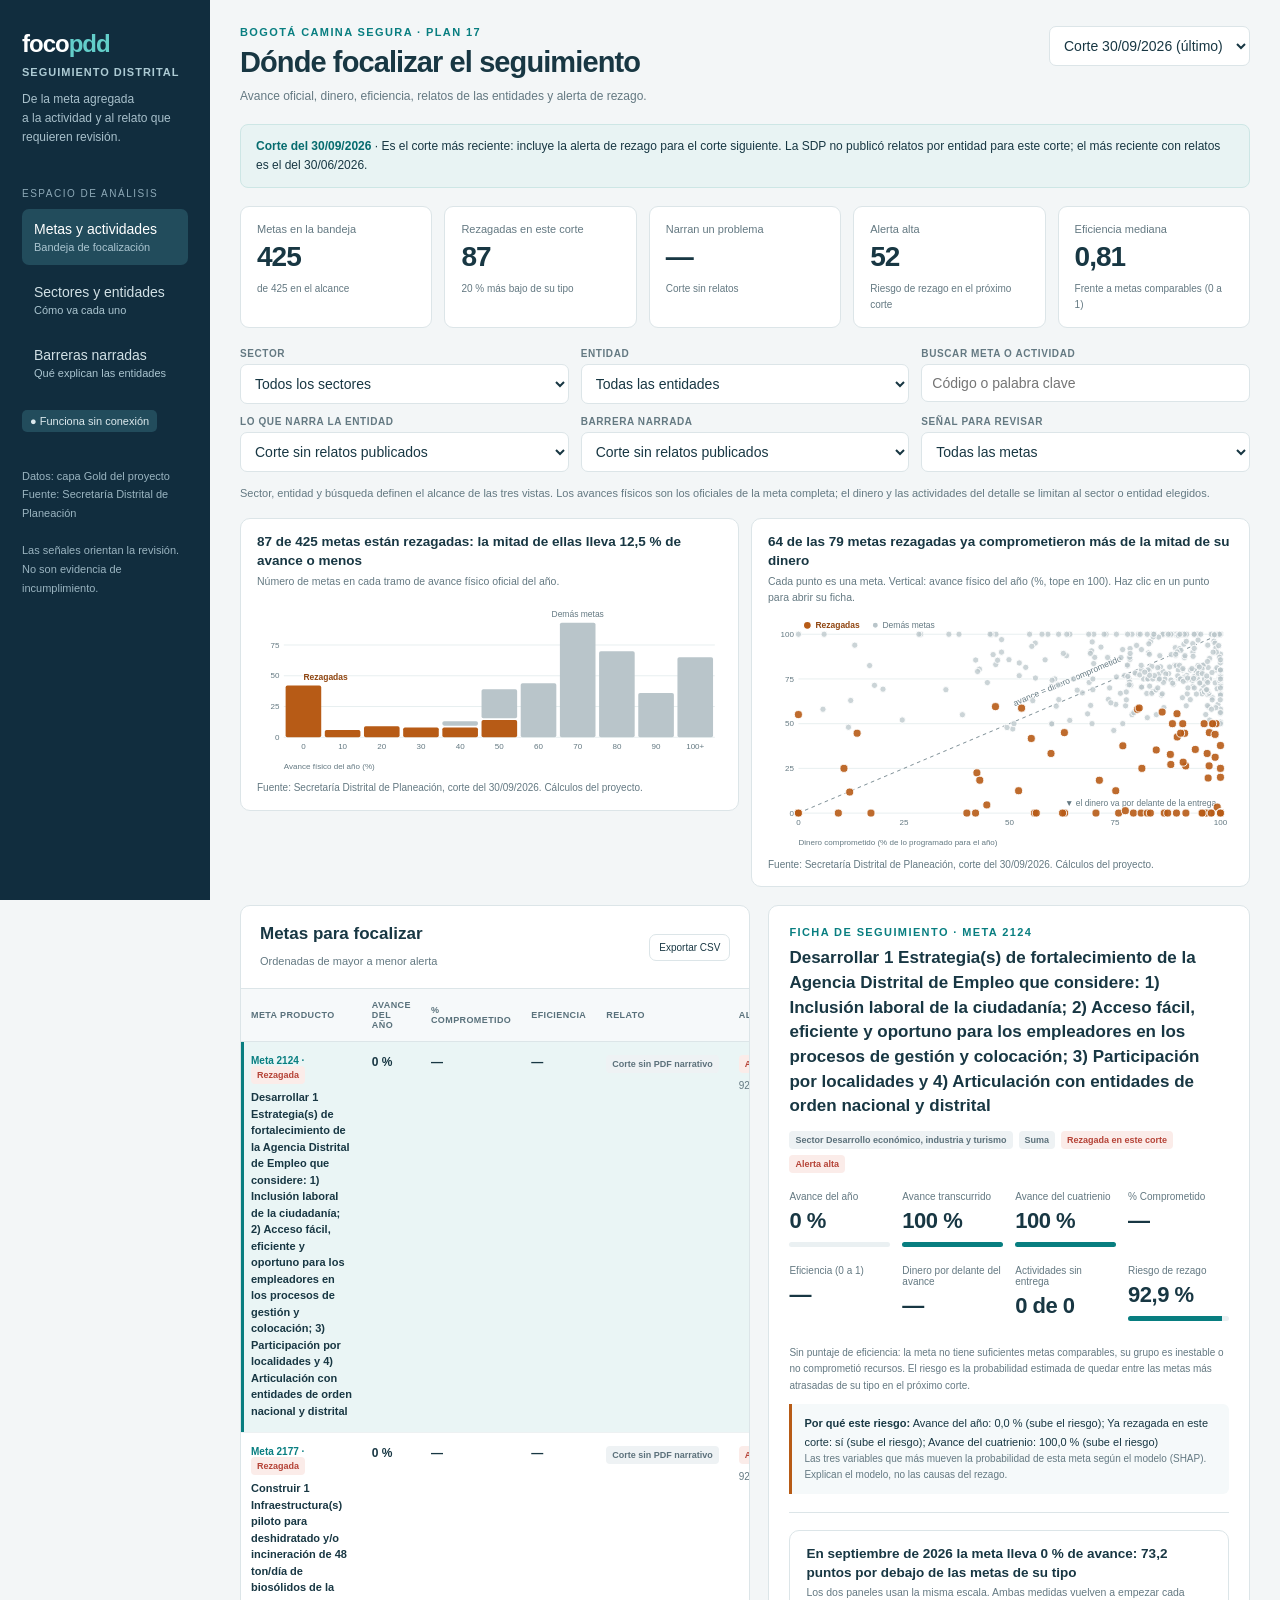
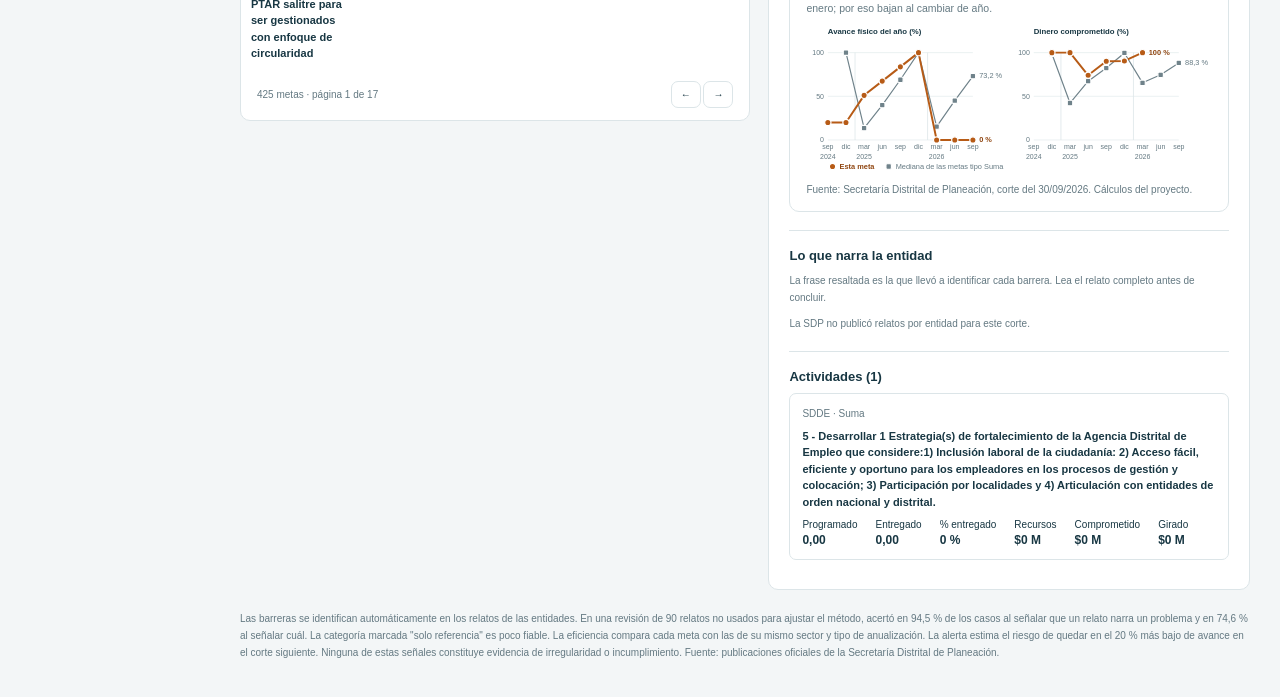
==== tablero/index.html @ c50a593e "Trabajo de grado: alerta temprana de rezago en el PDD de Bogotá Versión completa del trabajo de grad" ====
<!doctype html><html lang="es"><head><meta charset="utf-8"><meta name="viewport" content="width=device-width,initial-scale=1"><title>Foco PDD · Seguimiento de metas</title>
<style>
/* Estilos del prototipo original 'foco pdd' (se conservan tal cual). */
:root{--navy:#112d3e;--teal:#087e80;--ink:#183743;--muted:#647982;--bg:#f3f6f7;--line:#dce5e8;--orange:#b75b16;--red:#b54337;--purple:#7056a0}*{box-sizing:border-box}body{margin:0;background:var(--bg);color:var(--ink);font:14px 'Segoe UI',Arial,sans-serif}button,select,input{font:inherit}button{cursor:pointer}button:focus-visible,a:focus-visible,input:focus,select:focus{outline:3px solid #8cced0;outline-offset:2px}button{border:1px solid var(--line);border-radius:7px;background:white;color:var(--ink);padding:9px 13px}button:hover{border-color:var(--teal);background:#f1f9f9}.primary{background:var(--teal);color:white;border-color:var(--teal)}.primary:hover{background:#076e70;color:white}.layout{display:grid;grid-template-columns:210px minmax(0,1fr);min-height:100vh}.sidebar{background:var(--navy);color:#dce9ed;padding:30px 22px;position:sticky;top:0;height:100vh}.brand{font-size:24px;letter-spacing:-1px;color:white;font-weight:750}.brand span{color:#63ceca}.sidebar p{font-size:12px;line-height:1.6;color:#a8c0cb}.navlabel{margin:40px 0 10px;text-transform:uppercase;font-size:10px;letter-spacing:1.5px;color:#8da9b7}.navbtn{width:100%;text-align:left;background:transparent;border:0;color:#d1e0e5;margin-bottom:7px;padding:12px}.navbtn.active{background:#224c5c;color:white}.navbtn small{display:block;color:#abc5d0;margin-top:4px;font-size:11px}.sidebar footer{font-size:11px;line-height:1.7;color:#9ab4c0;margin-top:35px}.offline{display:inline-block;background:#224c5c;padding:5px 8px;border-radius:5px;margin-top:12px;font-size:11px}.content{padding:26px 30px;max-width:1900px;width:100%;margin:auto}.topbar{display:flex;justify-content:space-between;align-items:flex-start;gap:20px}.eyebrow{color:var(--teal);font-size:11px;letter-spacing:1.4px;font-weight:700;text-transform:uppercase}h1{font-size:29px;letter-spacing:-.9px;margin:8px 0 8px}h2{font-size:17px;margin:0 0 9px}h3{font-size:13px;margin:0 0 8px}p{line-height:1.55}.sub{font-size:12px;color:var(--muted);margin:0}.topactions{display:flex;gap:10px;align-items:center}.topactions a{font-size:12px;color:var(--teal);text-decoration:none;border:1px solid var(--line);padding:10px 12px;background:white;border-radius:7px}select,input{border:1px solid var(--line);padding:10px;border-radius:7px;background:white;color:var(--ink);min-width:0}.period{min-width:180px}.notice{margin:18px 0;padding:12px 15px;background:#e8f3f3;border:1px solid #cde6e5;border-radius:8px;font-size:12px;line-height:1.6}.notice strong{color:#076c6f}.stats{display:grid;grid-template-columns:repeat(4,1fr);gap:12px;margin:16px 0 20px}.stat{background:white;border:1px solid var(--line);border-radius:9px;padding:16px}.stat .label{font-size:11px;color:var(--muted)}.stat b{display:block;font-size:28px;letter-spacing:-1px;margin:6px 0}.stat small{font-size:10px;color:var(--muted)}.filters{display:grid;grid-template-columns:1.2fr 1.3fr 1.1fr 1.4fr;gap:12px;margin-bottom:13px}.filterlabel{font-size:10px;font-weight:700;letter-spacing:.6px;color:var(--muted);text-transform:uppercase;display:block;margin-bottom:5px}.filters select,.filters input{width:100%}.scope{font-size:11px;color:var(--muted);margin:0 0 16px}.workspace{display:grid;grid-template-columns:minmax(0,1.06fr) minmax(0,1fr);gap:18px;align-items:start}.card{background:white;border:1px solid var(--line);border-radius:10px;overflow:hidden}.cardhead{padding:18px 19px;border-bottom:1px solid var(--line);display:flex;justify-content:space-between;gap:10px;align-items:center}.cardhead p{margin:0;font-size:11px;color:var(--muted)}.tablewrap{max-height:680px;overflow:auto}table{border-collapse:collapse;width:100%;font-size:11px}th{position:sticky;top:0;background:#f6f9fa;text-align:left;color:#59717b;font-size:9px;letter-spacing:.4px;text-transform:uppercase;padding:11px 10px;z-index:1;border-bottom:1px solid var(--line)}td{padding:13px 10px;border-bottom:1px solid #edf1f2;vertical-align:top}tbody tr[data-meta]{cursor:pointer}tbody tr[data-meta]:hover{background:#f3fafa}tbody tr.selected{background:#eaf5f5}tbody tr.selected td:first-child{box-shadow:inset 3px 0 var(--teal)}.metaname{font-weight:600;line-height:1.5;max-width:280px}.code{font-size:10px;font-weight:600;color:var(--teal);margin-bottom:5px}.pct{font-weight:650;font-size:12px;font-variant-numeric:tabular-nums}.muted{color:var(--muted)}.badge{display:inline-block;font-size:9px;padding:4px 6px;border-radius:4px;white-space:nowrap;font-weight:600}.badge.red{background:#fbece9;color:var(--red)}.badge.orange{background:#fff1e2;color:#9e5018}.badge.purple{background:#f0ebf8;color:var(--purple)}.badge.gray{background:#eef2f4;color:#5c717b}.rowcount{font-size:10px;color:var(--muted);margin-top:7px}.tablefoot{padding:12px 16px;display:flex;justify-content:space-between;align-items:center;font-size:10px;color:var(--muted)}.detail{padding:20px}.detail-title{font-size:17px;line-height:1.45;margin:8px 0 12px}.detail-pills{display:flex;gap:6px;flex-wrap:wrap;margin:9px 0 16px}.metrics{display:grid;grid-template-columns:repeat(4,minmax(0,1fr));gap:12px;margin:18px 0}.metric .label{font-size:10px;color:var(--muted)}.metric b{display:block;font-size:22px;margin:6px 0 8px;letter-spacing:-.5px}.bar{height:5px;background:#eaf0f2;border-radius:5px;overflow:hidden}.bar span{height:100%;display:block;background:var(--teal)}.section{border-top:1px solid var(--line);padding-top:17px;margin-top:18px}.activity{padding:12px;border:1px solid var(--line);border-radius:7px;margin:9px 0;cursor:pointer}.activity:hover{border-color:#8fc6c6}.activity.chosen{border-color:var(--teal);background:#f5fbfb}.acttitle{font-size:11px;line-height:1.5;margin:6px 0 7px;font-weight:600}.actmeta{display:flex;justify-content:space-between;gap:10px;color:var(--muted);font-size:10px;line-height:1.6}.actnumbers{display:flex;gap:18px;font-size:10px;margin-top:9px}.actnumbers b{display:block;font-size:12px;margin-top:3px;color:var(--ink)}.smallnote{font-size:10px;color:var(--muted);line-height:1.65}.narrative{font-size:11px;line-height:1.7;white-space:pre-wrap;max-height:170px;overflow:auto;color:#3c5660;background:#f8fafb;padding:11px;border-radius:6px;border:1px solid #e5edef}.narrative.expanded{max-height:none}.narhead{display:flex;justify-content:space-between;align-items:center;margin:15px 0 8px}.narhead button{font-size:10px;padding:5px 8px}.observation{font-size:11px;line-height:1.7;margin:10px 0;padding-left:13px;border-left:2px solid #84c8c5}.empty{padding:30px 18px;color:var(--muted);font-size:12px;text-align:center}.switches{display:flex;gap:12px;align-items:center;font-size:10px;flex-wrap:wrap}.switches label{display:flex;align-items:center;gap:5px}.secondarybtn{font-size:10px;padding:7px 9px}.mini{font-size:10px}.mini th{font-size:9px}.mini td{padding:7px}.future{color:#8e9ea5;background:#f8f9fa}.context{padding:12px;background:#f5f9fa;border-radius:7px;font-size:11px;line-height:1.7}.footertext{font-size:10px;color:var(--muted);line-height:1.7;margin-top:20px}.drawer-note{color:var(--muted);font-size:11px;line-height:1.7}.tabs{display:flex;gap:8px;margin:14px 0}.tabs button{font-size:11px}.tabs button.active{background:#e7f4f3;border-color:#8bc4c2;color:#066d70}.downloadrow{display:flex;gap:8px;flex-wrap:wrap}.mobilebrand{display:none}dialog{width:min(650px,94vw);border:1px solid var(--line);border-radius:10px;padding:24px}dialog textarea{width:100%;height:300px;font:11px monospace;padding:10px;border:1px solid var(--line)}dialog::backdrop{background:#17303c66}
@media(min-width:1650px){.metaname{max-width:410px}.tablewrap{max-height:820px}}@media(max-width:1150px){.layout{grid-template-columns:170px minmax(0,1fr)}.sidebar{padding:25px 15px}.content{padding:22px 20px}.workspace{grid-template-columns:1fr}.tablewrap{max-height:450px}.filters{grid-template-columns:1fr 1fr}.stats{gap:8px}}@media(max-width:700px){.layout{display:block}.sidebar{position:static;width:100%;height:auto;padding:15px 18px}.sidebar .brand{font-size:21px}.sidebar p,.sidebar .navlabel,.sidebar footer{display:none}.sidebar nav{display:flex;gap:8px;margin-top:12px}.navbtn{margin:0;padding:8px;font-size:11px}.navbtn small{display:none}.offline{display:none}.content{padding:18px 12px}.topbar{display:block}.topactions{margin-top:15px;justify-content:space-between}h1{font-size:24px}.stats{grid-template-columns:1fr 1fr}.stat{padding:13px}.stat b{font-size:24px}.filters{gap:9px}.workspace{gap:12px}.detail{padding:16px}.metrics{gap:7px;grid-template-columns:repeat(2,minmax(0,1fr))}.metric b{font-size:20px}.topactions a{font-size:10px}.metaname{max-width:190px}td,th{padding:10px 7px}}@media print{.sidebar,.filters,.topactions,.tabs,button{display:none!important}.layout,.workspace{display:block}.content{padding:0}.tablewrap,.narrative{max-height:none}.card{break-inside:auto;border:0}.stats{grid-template-columns:repeat(4,1fr)}}

/* Añadidos para la versión conectada a la capa Gold. */
.filters{grid-template-columns:repeat(3,minmax(0,1fr))}
.stats{grid-template-columns:repeat(5,1fr)}
.badge.teal{background:#e3f3f2;color:#066d70}
.badge.blue{background:#e8eef8;color:#35548c}
.badge.ref{background:#f4f1ea;color:#7a6a45;border:1px dashed #cdbf9c}
.view{display:none}.view.active{display:block}
.chartslot{border:1.5px dashed #b9cdd3;border-radius:9px;background:#fafcfc;color:var(--muted);font-size:11px;line-height:1.6;padding:22px 16px;text-align:center;min-height:120px;display:flex;flex-direction:column;justify-content:center}
.chartslot b{color:var(--ink);font-size:12px;display:block;margin-bottom:4px}
.chartrow{display:grid;grid-template-columns:repeat(2,minmax(0,1fr));gap:12px;margin:0 0 18px}
.relato{border:1px solid var(--line);border-radius:7px;padding:12px;margin:10px 0}
.relato .who{font-size:11px;font-weight:650;margin-bottom:6px}
.evid{font-size:11px;line-height:1.65;margin:8px 0;padding:8px 10px;background:#fff7ee;border-left:3px solid var(--orange);border-radius:0 5px 5px 0}
.evid.ref{background:#f8f6f0;border-left-color:#cdbf9c}
.resumen td,.resumen th{padding:11px 12px}.resumen tbody tr{cursor:pointer}.resumen tbody tr:hover{background:#f3fafa}
.num{text-align:right;font-variant-numeric:tabular-nums}
.tabsel{display:flex;gap:8px;margin:0 0 14px}
.tabsel button.active{background:#e7f4f3;border-color:#8bc4c2;color:#066d70}
th.sortable{cursor:pointer}th.sortable:hover{color:var(--teal)}
@media(max-width:1150px){.filters{grid-template-columns:1fr 1fr}.stats{grid-template-columns:repeat(3,1fr)}.chartrow{grid-template-columns:1fr}}
@media(max-width:700px){.stats{grid-template-columns:1fr 1fr}}
/* Gráficas */
.grafica{background:white;border:1px solid var(--line);border-radius:10px;padding:14px 16px}
.gtitulo{font-size:13px;font-weight:650;margin-bottom:6px}
.gleyenda{display:flex;gap:14px;flex-wrap:wrap;font-size:10px;color:var(--muted);margin-bottom:4px}
.gclave{display:inline-flex;align-items:center;gap:5px}
.gclave i{display:inline-block;width:10px;height:10px;border-radius:2px}.gclave i.punto{border-radius:50%}.gclave i.linea{height:3px;width:14px}
.grafica svg{width:100%;height:auto;display:block}
.gnota{font-size:10px;color:var(--muted);line-height:1.55;margin-top:6px}
.gvacia{padding:34px 10px;text-align:center;color:var(--muted);font-size:11px}
.grejilla{stroke:#e6edef;stroke-width:1}
.geje{font-size:9px;fill:#647982}.getiqueta{font-size:9.5px;fill:#183743;font-weight:600}
.gfila{font-size:10px;fill:#183743}.gfila.tenue{fill:#8a9aa1}
#gtip{position:fixed;display:none;z-index:9;background:#112d3e;color:white;font-size:11px;line-height:1.45;padding:6px 9px;border-radius:6px;max-width:280px;pointer-events:none}
/* Gráficas: criterios del curso de Visualización de Datos (título activo, gris + un color, etiquetado directo) */
.gtitulo{font-size:13.5px;line-height:1.4;margin-bottom:3px}
.gsub{font-size:10.5px;color:var(--muted);line-height:1.5;margin-bottom:6px}
.gdirecta{font-size:9.5px;fill:#647982}.gdirecta.foco{fill:#8f4510;font-weight:650}
.gpanel{font-size:10px;fill:#183743;font-weight:650}
.gfila.fuerte{font-weight:700}
.porque{font-size:11px;line-height:1.65;margin:10px 0 0;padding:10px 12px;background:#f5f9fa;border-left:3px solid #b75b16;border-radius:0 6px 6px 0}

</style></head><body><div class="layout"><aside class="sidebar"><div class="brand">foco<span>pdd</span><span style="font-size:11px;display:block;letter-spacing:1px;color:#adcbd4;margin-top:8px">SEGUIMIENTO DISTRITAL</span></div><p>De la meta agregada<br>a la actividad y al relato que requieren revisión.</p><div class="navlabel">Espacio de análisis</div>
<nav>
<button class="navbtn active" data-view="metas">Metas y actividades<small>Bandeja de focalización</small></button>
<button class="navbtn" data-view="grupos">Sectores y entidades<small>Cómo va cada uno</small></button>
<button class="navbtn" data-view="barreras">Barreras narradas<small>Qué explican las entidades</small></button>
</nav><div class="offline">● Funciona sin conexión</div><footer>Datos: capa Gold del proyecto<br>Fuente: Secretaría Distrital de Planeación<br><br>Las señales orientan la revisión. No son evidencia de incumplimiento.</footer></aside>
<main class="content"><header class="topbar"><div><div class="eyebrow">Bogotá Camina Segura · Plan 17</div><h1 id="titulo">Dónde focalizar el seguimiento</h1><p class="sub" id="subtitulo"></p></div><div class="topactions"><select class="period" id="cut" aria-label="Corte de información"></select></div></header>
<div class="notice" id="notice"></div><div class="stats" id="stats"></div>

<div class="filters">
<div><label class="filterlabel" for="sector">Sector</label><select id="sector"></select></div>
<div><label class="filterlabel" for="entity">Entidad</label><select id="entity"></select></div>
<div><label class="filterlabel" for="search">Buscar meta o actividad</label><input id="search" placeholder="Código o palabra clave" autocomplete="off"></div>
<div><label class="filterlabel" for="estado">Lo que narra la entidad</label><select id="estado"></select></div>
<div><label class="filterlabel" for="barrera">Barrera narrada</label><select id="barrera"></select></div>
<div><label class="filterlabel" for="senal">Señal para revisar</label><select id="senal"></select></div>
</div>
<p class="scope" id="scope"></p>

<section class="view active" id="view-metas">
<div class="chartrow"><div id="g-hist"></div><div id="g-disp"></div></div>
<div class="workspace"><section class="card"><div class="cardhead"><div><h2>Metas para focalizar</h2><p id="tableSubtitle"></p></div><button id="export" class="secondarybtn">Exportar CSV</button></div><div class="tablewrap"><table><thead><tr><th>Meta producto</th><th class="sortable" data-sort="av">Avance del año</th><th class="sortable" data-sort="pc">% Comprometido</th><th class="sortable" data-sort="ef">Eficiencia</th><th>Relato</th><th class="sortable" data-sort="pr">Alerta</th></tr></thead><tbody id="metas"></tbody></table></div><div class="tablefoot"><span id="count"></span><div><button id="previous" class="secondarybtn" aria-label="Página anterior">←</button> <button id="next" class="secondarybtn" aria-label="Página siguiente">→</button></div></div></section><section class="card"><div id="detail" class="detail"></div></section></div>
</section>

<section class="view" id="view-grupos">
<div class="tabsel"><button data-grupo="sector" class="active">Por sector</button><button data-grupo="entidad">Por entidad</button></div>
<div class="chartrow"><div id="g-grupos"></div><div id="g-alcance"></div></div>
<section class="card"><div class="cardhead"><div><h2 id="gruposTitulo"></h2><p>Haz clic en una fila para ver sus metas en la bandeja.</p></div></div><div class="tablewrap"><table class="resumen"><thead><tr><th id="gruposCol"></th><th class="num">Metas</th><th class="num">Avance del año (mediana)</th><th class="num">% Comprometido</th><th class="num">Eficiencia (mediana)</th><th class="num">Actividades sin entrega</th><th class="num">Narran problema</th><th class="num">Rezagadas</th><th class="num">Alerta alta</th></tr></thead><tbody id="grupos"></tbody></table></div></section>
</section>

<section class="view" id="view-barreras">
<div class="chartrow"><div id="g-barreras"></div><div id="g-efbar"></div></div>
<section class="card"><div class="cardhead"><div><h2>Qué narran las entidades en este corte</h2><p>Haz clic en una fila para ver esas metas en la bandeja.</p></div></div><div class="tablewrap"><table class="resumen"><thead><tr><th>Lectura del relato</th><th class="num">Metas</th><th class="num">% de las metas con relato</th><th class="num">Avance del año (mediana)</th><th class="num">Eficiencia (mediana)</th><th class="num">Rezagadas</th></tr></thead><tbody id="estados"></tbody></table></div></section>
<p></p>
<section class="card"><div class="cardhead"><div><h2>Barreras identificadas</h2><p id="barrerasNota"></p></div></div><div class="tablewrap"><table class="resumen"><thead><tr><th>Barrera</th><th class="num">Metas</th><th class="num">Avance del año (mediana)</th><th class="num">Eficiencia (mediana)</th><th class="num">Rezagadas</th><th>Entidades que más la mencionan</th></tr></thead><tbody id="barrerasTabla"></tbody></table></div></section>
</section>

<p class="footertext" id="pie"></p></main></div>
<script id="data" type="application/json">{"cortes":["2026-09-30","2026-06-30","2026-03-31","2025-12-31","2025-09-30","2025-06-30","2025-03-31","2024-12-31","2024-09-30"],"ultimo":"2026-09-30","nombres":{"1929":"Desarrollar 1200 Intervención(es) del Sistema Distrital de apropiación del Código Nacional de Seguridad y Convivencia Ciudadana","1930":"Fortalecer 1 Programa(s) de atención integral en el marco del diálogo social y la convivencia, articulando acciones con las organizaciones de DDHH para la atención de situaciones de convivencia y conflictividad social en Bogotá","1931":"Fortalecer 1 Programa(s) junto con sus estrategias para el fomento de la cultura ciudadana la convivencia y la prevención de las violencias asociadas al fútbol","1932":"Implementar 8 Estrategia(s) de cultura ciudadana que promuevan la confianza, la convivencia, la resolución de conflictos, la eliminación del machismo y cualquier tipo de discriminación, los hábitos saludables, la salud mental, la cultura ambiental y el respeto por todas las formas de vida, la movilidad sostenible, segura y diferencial en Bogotá","1933":"Implementar 1 Plan(es) para la prevención y mitigación de factores de riesgo que favorecen la ocurrencia de violencias y delitos contra poblaciones vulnerables, que incorpore acciones para combatir el microtráfico en entornos escolares del distrito","1934":"Incrementar los espacios transformados hasta lograr el 100% de los priorizados, conjuntamente con las instituciones de seguridad justicia gobierno distrital sector privado y ciudadanía.","1935":"Proferir 1608200 Fallo(s) de fondo en primera instancia de los expedientes de policía por comportamientos contrarios a la convivencia en el marco del Código Nacional de Seguridad y Convivencia Ciudadana","1936":"Realizar 120 Medición(es) que permitan consolidar una herramienta de gestión del conocimiento sobre cultura ciudadana, cultura, recreación y deporte en la ciudad, consolidando análisis e información recolectada y procesada por el Observatorio de Gestión del conocimiento cultural, con el fin de generar acciones puntuales que dinamicen el ecosistema cultural, integren a la ciudadanía en general y articule sus resultados con otros centros de pensamiento de Iberoamérica","1937":"Vincular a 10000 Persona(s) priorizando jóvenes, en acciones pedagógicas y de apropiación que fortalezcan la identidad cultural el respeto por las instituciones la confianza y el orgullo por la ciudad","1938":"Asegurar que el 100% de los casos de representación jurídica ejercida por la SDMUJER que requieran servicios de psicología forense y acompañamiento psicosocial, accedan a los mismos","1939":"Aumentar a 22 Espacio(s) interinstitucionales los servicios jurídicos y psicosociales dirigidos a mujeres víctimas de violencia fortaleciendo el modelo de ruta integral y la oferta de acompañamiento psico jurídico en los Centros de Atención de Fiscalía y URIs","1940":"Aumentar a 2 Unidad(es) de operación la estrategia Casa de Todas, una sede física y una móvil","1941":"Garantizar la prestación de servicios socio jurídicos y psicosociales especializados, de manera ágil, clara y oportuna, al 100% de las mujeres víctimas de violencia, remitidas a través de las estrategias Línea Púrpura, Agencia Mujer, sistema de alertas tempranas y hospitales, entre otros","1942":"Implementar en 6 Casa(s) Refugio los servicios con enfoque diferencial brindando atención a mujeres víctimas de violencia y sus sistemas familiares dependientes. Entre otras, incluyendo una casa para mujeres de la ruralidad y campesinas y un modelo intermedio","1943":"Implementar 1 Modelo(s) integral de prevención y atención de violencias contra las mujeres en el transporte público y en el espacio público peatonal para el encuentro, construyendo entornos seguros e incluyentes","1944":"Lograr el 100% de implementación de las acciones para la prevención y atención de la violencia intrafamiliar el maltrato infantil y la violencia sexual","1945":"Aplicar 1 Modelo(s) de fortalecimiento a las capacidades operativas de vigilancia policial funciones militares y otras de apoyo a la seguridad la convivencia y la justicia","1946":"Desarrollar 1 Plan(es) de modernización del C4 para mejorar la respuesta distrital a la demanda de servicios de los ciudadanos","1947":"Estructurar y desarrollar al 100% las instancias de gobernanza necesarias para el diseño y ejecución del Plan de Seguridad Integral ante la Región Metropolitana","1948":"Implementar 125 Acción(es) conjuntas de intervención en áreas identificadas como críticas por la presencia de estructuras criminales.","1949":"Adelantar el 100% de las acciones que permitan el desarrollo de capacidades en las y los comisarios, y los equipos interdisciplinarios de las comisarías de familia en Bogotá en el análisis y uso de los enfoques diferencial e interseccional, derechos humanos de las mujeres y prevención y atención de Violencias basadas en Género en el marco de su operación y la administración de justicia","1950":"Ampliar en 2 Equipamiento(s) para la atención de las personas privadas de la libertad (segunda cárcel distrital y segunda fase del cerro)","1951":"Ampliar en 8 Equipamiento(s) la oferta de servicios de acceso a la justicia y convivencia (una casa de justicia, una URI, dos CTPS, dos Unidades Móviles, dos centros integrales de justicia)","1952":"Estructurar el 100% del Sistema Distrital de Justicia para articular servicios funcionales de acceso a la justicia","1953":"Implementar 1 Plan(es) de atención y descongestión carcelaria que incluya la implementación de mecanismos de justicia restaurativa atención integral a PPL y atención a la población pospenada","1954":"Implementar 1 Estrategia(s) para la ampliación de capacidades del Programa Distrital de Justicia Juvenil Restaurativa","1955":"Llegar a 67 Equipo(s) interdisciplinarios para las Comisarías de Familia en Bogotá de acuerdo con la ley 2126 de 2021","1956":"Administrar, mantener y/o mejorar  146 Parque(s) y escenarios del sistema de Espacio Público Peatonal y para el Encuentro, propendiendo por generar unas condiciones adecuadas, para el disfrute de los mismos","1957":"Conservar 1120000 Metro(s) cuadrado(s) de la red de infraestructura peatonal para mejorar la movilidad urbana y promover el transporte sostenible","1958":"Conservar 126 Enlace(s) de la red de espacio público para la movilidad universal","1959":"Construir 3 Hectárea(s) de espacio público en los territorios priorizados para Mejoramiento Integral de Barrios con el fin de promover espacios seguros","1960":"Construir 417460 Metro(s) cuadrado(s) de Espacio Público inclusivo y accesible","1961":"Desarrollar 5500 Intervención(es) y actividades artísticas y culturales que promuevan la interrelación de la ciudadanía con el espacio público como un lugar de encuentro convivencia pacífica y transformación social","1962":"Desarrollar 1 Estrategia(s) para aumentar la oferta cualitativa y cuantitativa de espacio público para el uso, goce y disfrute ciudadano con enfoque diferencial, étnico, interseccional, de género y población","1963":"Implementar 1 Modelo(s) integrado para la gestión de la convivencia y seguridad en los territorios","1964":"Impulsar 15 Proyecto(s) de bienestar con enfoque de género poblacional, étnico y diferencial en espacios públicos","1965":"Incrementar en 2000 Efectivos el pie de fuerza policial de la MEBOG con base en un acuerdo de cooperación Gobierno Nacional - Distrito Capital","1966":"Intervenir 10 Espacio(s) patrimoniales en el marco de los componentes de la Estructura Integradora de los Patrimonios mediante acciones de recuperación y mantenimiento para generar lugares de encuentro de la ciudadanía","1967":"Intervenir 18 Polígono(s) de intervención integral de espacio público y revitalización para la promoción de espacios públicos seguros","1968":"Intervenir y organizar 16 Zona(s) de aglomeración de venta informal para contribuir a la organización del espacio público en la ciudad, para el fortalecimiento del tejido productivo y la inclusión social en los corredores críticos, en la séptima, el 20 de Julio, entre otros","1969":"Ofertar 35 Bien(es) fiscales del distrito capital para enajenación","1970":"Realizar 20 Ejercicio(s) demostrativos de apropiación de predios públicos por medio de procesos formativos y acciones concretas en sitios críticos impulsando la participación ciudadana para fortalecer el cuidado la rehabilitación y la sostenibilidad del Espacio Público","1971":"Realizar el 100% de las actividades para garantizar la prestación, modernización y actualización del servicio de alumbrado público","1972":"Reducir 100 Punto(s) de arrojo clandestino de residuo sólidos, pasando de 700 a 600 puntos","1973":"Alcanzar 480000 Estudiante(s) beneficiadas y beneficiados en el programa de Niñas y Niños Primero – NNP, incluyendo acciones orientadas a mejorar las condiciones de movilidad de las rutas escolares","1974":"Complementar con dispositivos que garanticen la accesibilidad de 340 Intersección(es) semafóricas que cumplan con las condiciones técnicas para tal fin","1975":"Diseñar e implementar 1 Plan(es) interinstitucional para la seguridad integral del Sistema de Transporte Público en Bogotá encaminado a mitigar los fenómenos que afectan la seguridad y convivencia en el SITP. El diseño del plan deberá estar finalizado en junio del 2025, fecha en la que deberá iniciar su operación","1976":"Diseñar, implementar y evaluar el 100% del plan sectorial de cultura ciudadana, comunicación y pedagogía cívica que propicien transformaciones voluntarias constructivas y corresponsables en el sistema de movilidad","1977":"Implementar 100% de acciones del plan distrital de seguridad vial a cargo del sector salud, para la promoción de comportamientos de cuidado, reducción del riesgo de perder vidas y sufrir lesiones graves en las vías, incluyendo lo relacionado con la movilidad activa y sostenible","1978":"Implementar el 100% de las acciones de prevención y control requeridas en portales y estaciones del Componente Troncal del Sistema Integrado de Transporte Público de Bogotá así como en la infraestructura que ingrese a operar en el cuatrienio con el fin de mitigar el fenómeno de la evasión","1979":"Implementar 1 Plan(es) enfocado a la prevención y atención de violencias basadas en género y al acoso sexual callejero, reconociendo las experiencias de la ciudadanía del sistema de Transporte Público","1980":"Intervenir 10 Zona(s) críticas en evasión en el Componente Zonal del Sistema Integrado de Transporte Público de Bogotá a través de acciones de prevención y control, según los resultados obtenidos en el análisis de la línea base que se adelante para el caso","1981":"Realizar 300000 Intervención(es) para mejorar las condiciones de movilidad en los corredores y puntos estratégicos de la ciudad Región","1982":"Realizar 35000 Intervención(es) en las vías y el espacio público para la movilidad enfocadas en la mejora de la seguridad vial, priorizando actividades de señalización y demarcación","1983":"Realizar seguimiento al 100% de los PMT (Planes de Manejo de Tránsito) que generen mayor afectación a los usuarios priorizando la seguridad e infraestructura a las y los peatones y ciclistas","1984":"Realizar 1 Estudio(s) técnico en corredores principales, para evaluar los límites de velocidad en la ciudad","1985":"Recuperar 30000 Metro(s) cuadrado(s) de espacio público para una movilidad más segura y accesible, principalmente en entornos relacionados con la movilidad activa y sostenible, siguiendo el enfoque de calle completa","1986":"Asignar 75000 Subsidio(s) y/o instrumentos financieros para adquisición de vivienda nueva, arrendamiento y mejoramiento en los diferentes programas de la SDHT","1987":"Atender 1300000 Persona(s) pobres extremas, pobres, vulnerables y víctimas del conflicto interno armado en esas condiciones, mediante transferencias monetarias (condicionadas y no condicionadas) donde se garantice que la población beneficiaria en su mayoría sean mujeres","1988":"Beneficiar 40000 Joven(es) con transferencias monetarias condicionadas con enfoque diferencial características particulares en razón de su genero, creencia religiosa, pertenencia étnica, y discapacidad en el marco de una ruta de inclusión productiva","1989":"Ejecutar 8000 Mejoramiento(s) de vivienda rural y urbana para familias en condiciones vulnerabilidad","1990":"Mejorar integralmente o reforzar 4000 Vivienda(s) .","1991":"Aumentar de 115 a 165 los comedores comunitarios para contribuir la disminución de la inseguridad alimentaria y nutricional en Bogotá, implementando una redistribución para garantizar el acceso a más comunidades vulnerables y realizando vigilancia nutricional","1992":"Entregar en el cuatrienio 77000000 Millón(es) de raciones de comida en los servicios sociales en el marco de la estrategia Bogotá Sin Hambre 2.0","1993":"Fortalecer técnica y/o comercialmente a 5000 Actor(es) del Sistema de Abastecimiento y Distribución de Alimentos, involucrando productores, distribuidores y comerciantes, en aras de lograr una Bogotá con menos pobreza y menos hambre","1994":"Generar 35000 Espacio(s) individuales de comercialización directa para pequeños productores/as a través de Mercados Campesinos en sus diferentes modalidades en el marco de Bogotá Rural – Bogotá Región","1995":"Intervenir 7 Plaza(s) Distritales de Mercado con el propósito de impulsar el turismo y el fortalecimiento económico","1996":"Intervenir la infraestructura de 17 Plaza(s) Distritales de Mercado en Mantenimiento Embellecimiento y/o reforzamiento estructural","1997":"Realizar 2 Acción(es) permanentes para la operatividad de las plazas distritales de mercado, así como, actualizar el inventario de los puestos habilitados para la comercialización de los vivanderos","1998":"Atender 5588 Niñas, niños, adolescentes y jóvenes en situación de vida en calle en riesgo de habitarla en dinámicas de calle y en fragilidad social en los procesos de protección y atención integral del modelo pedagógico del IDIPRON","1999":"Beneficiar a 2480 Adolescentes y jóvenes participantes del modelo pedagógico a estrategias de desarrollo de capacidades y generación de oportunidades para su inclusión socioeconómica","2000":"Implementar 1 Estrategia(s) de abordaje territorial para beneficiar a personas migrantes o personas en situaciones de emergencias sociales sanitarias naturales antrópicas y de vulnerabilidad inminente","2001":"Implementar 1 Estrategia(s) territorial intersectorial de focalización (identificación y caracterización) para ofertar los servicios sociales a la población que vive en residencias tipo \"pagadiarios\" en situación de pobreza y pobreza extrema, según el instrumento definido, con enfoque diferencial, poblacional y de género","2002":"Vincular 3400 Persona(s) habitantes de calle en servicios sociales de permanencia","2003":"Definir implementar y poner en funcionamiento 1 Instancia(s) de gobernanza y gobernabilidad en salud pública y Atención Primaria Social que intervenga los determinantes sociales de inequidades en salud en el territorio","2004":"Desarrollar el 100% de las intervenciones en las líneas estratégicas del plan de acción de la primera infancia para el fortalecimiento de la atención integral e integrada desde el nacimiento y durante la primera infancia","2005":"Desarrollar el 100% de las intervenciones en las líneas estratégicas del plan de acción para reducir la morbilidad y mortalidad materno- perinatal, incluyendo el cumplimiento del Acuerdo 860 de 2022","2006":"Gestionar e implementar 1 Plan(es) integral de respuesta para la desvinculación del trabajo infantil del 100% de los niños niñas y adolescentes (NNA) identificados desde el sector salud","2007":"Implementar el 100% de las acciones del plan de acción de la estrategia intersectorial para la prevención del consumo de sustancias psicoactivas y desde un enfoque de reducción de riesgos y daños en la población usuaria, garantizando la participación integral de organizaciones sociales, dispositivos de base comunitaria, asociaciones científicas, universidades y demás actores","2008":"Implementar el 100% de las acciones priorizadas a cargo del sector en el Plan estratégico y operativo distrital para el abordaje integral de la población expuesta y/o afectada por condiciones crónicas no transmisibles en los 7 nodos sectoriales e intersectoriales, para la promoción, mantenimiento de la salud y gestión integral de riesgo relacionado con las condiciones crónicas no transmisibles por el momento de curso vida","2009":"Implementar el 100% del plan de acción del comité de Fast Track Cities que permita cumplir los compromisos de la declaración de Sevilla suscrita por Bogotá. D.C.","2010":"Implementar en 100% el Plan de Acción de transformación digital del sector salud que permitan desarrollar la puesta en marcha de un sistema de información interoperable sectorial e intersectorial para la operación monitoreo y divulgación de resultados de la Atención Primaria Social en pro del bienestar de la población de Bogotá D.C.","2011":"Implementar 1 Red(es) intersectorial y comunitaria de salud ambiental por localidad","2012":"Implementar y evaluar 4 Línea(s) de acción de gobernanza y gobernabilidad para el fortalecimiento de la intersectorialidad la gestión de las políticas planes y/o programas y la participación social que afecten positivamente los determinantes en salud en clave de Atención Primaria Social","2013":"Implementar y evaluar el 100% el plan de prevención y atención a la conducta suicida en Bogotá D.C.","2014":"Mantener el 100% de la acreditación del Laboratorio de Salud Pública como referente técnico a nivel distrital y nacional junto con la operación del laboratorio de alta contención biológica BSL3","2015":"Mantener el 100% de la operación de la red de vigilancia y la gestión del riesgo en salud pública en Bogotá D.C.","2016":"Reducir a menos de 130 x 100 mil habitantes la tasa de incidencia de morbilidad por eventos inmunoprevenibles","2017":"Reducir al 11% la proporción de riesgo por desnutrición aguda en menores de 5 años en el marco de la ruta integral atenciones a la Primera Infancia","2018":"Reducir al 35,4% la proporción de malnutrición en la población de 5 a 17 años","2019":"Vincular el 100% de las personas identificadas por el sector salud, con enfoque poblacional, diferencial, de curso de vida, de acuerdo a los distintos grupos: etnia, género, orientaciones e identidades diversas y por condiciones o situaciones, a las acciones individuales, colectivas y poblacionales de la oferta de salud","2020":"Avanzar en el 100% del cronograma establecido para la producción y generación de biológicos (envasado y llenado) en Bogotá D.C para contribuir a la soberanía sanitaria","2021":"Dar respuesta oportuna como mínimo al 90% de las alertas emergencias enfermedades emergentes y reemergentes notificadas con impacto en salud pública. dentro de las primeras 24 horas","2022":"Diseñar, implementar y evaluar 1 Modelo(s) de Salud para la población de Bogotá D.C.","2023":"Definir 1 Mecanismo(s) en el marco del modelo de salud de Bogotá para la articulación en todos los niveles prestacionales y programas que lo constituyen, y se articulará con los regímenes de excepción, como el de las Fuerzas Militares y de la Policía Nacional y las demás poblaciones que hacen parte","2024":"Implementar 3 Mecanismo(s) para disminuir las barreras de acceso para la prestación de los servicios de salud","2025":"Mantener la cobertura del 100% del aseguramiento de la población al SGSSS en el Distrito Capital","2026":"Mantener la respuesta al 100% en la gestión del riesgo frente a emergencias y desastres y enfermedades emergentes y reemergentes a través del fortalecimiento de capacidades en lo relacionado con el conocimiento reducción y respuesta en el Distrito Capital en articulación con el Sistema Distrital y Nacional de Gestión del Riesgo de Desastres","2027":"Mantener la respuesta en el 100% del Centro Regulador de Urgencias ante la gestión a los incidentes relacionados con las urgencias emergencias y desastres en salud en Bogotá D.C.","2028":"Adaptar 10 Servicio(s) sociales y estrategias de integración social priorizadas para la atención diferencial y la inclusión de personas LGBTI, con enfoque etario y rural, en articulación con el Sistema Distrital de Cuidado","2029":"Adaptar 15 Servicio(s) sociales y estrategias de integración social priorizadas para la atención diferencial y la inclusión de personas con discapacidad considerando también el enfoque étnico en articulación con el Sistema Distrital de Cuidado","2030":"Adoptar en las 20 Localidad(es) el Sistema Distrital de Derechos Humanos en el marco de las acciones de la política pública Integral de Derechos Humanos, de la política sobre la Lucha contra la Trata de Personas, y la política pública para la Población Migrante Internacional","2031":"Alcanzar 31 Manzana(s) de cuidado en operación fortaleciendo los servicios actuales e implementando nuevas estrategias lideradas por la SDMujer en el marco del Sistema Distrital de Cuidado","2032":"Atender a 10000 Persona(s) con discapacidad sus familias y sus personas cuidadoras a través de servicios sociales estrategias y acciones transversales que favorezcan su inclusión social y productiva","2033":"Atender a 150000 Joven(es) en los servicios sociales en unidades operativas y estrategias de inclusión social y productiva","2034":"Atender a 161000 Persona(s) mayores en los servicios sociales y transferencias","2035":"Atender el 100% de las personas que ingresan a las rutas de atención enfocadas en la prevención de vulneraciones de los derechos humanos de mujeres, personas de los sectores sociales LGBTI, víctimas de trata de personas, víctimas de abuso de autoridad, defensores y defensoras de derechos humanos, población en proceso de reintegración o reincorporación y a la atención de derechos fundamentales de religión culto y conciencia, atendiendo las recomendaciones de las alertas tempranas","2036":"Beneficiar 20000 Joven(es) con y sin discapacidad a través de la oferta de servicios del Sistema Distrital de Cuidado","2037":"Beneficiar 37 Proyecto(s) del sector interreligioso con impacto y retribución social en el marco de la construcción de paz, tejido social, aporte social y/o entornos inspiradores en Bogotá","2038":"Consolidar 1 Estrategia(s) de transversalización de la Política Pública de Mujeres y Equidad de Género (PPMYEG), en las 20 localidades, con actores territoriales para reducir las brechas de género","2039":"Coordinar 1 Plan(es) Distrital de prevención de violencias dirigido a las personas que estén en riesgo sean o hayan sido víctimas de violencia en el contexto familiar y violencia sexual","2040":"Crear 2 Nueva(s) casas LGBTI","2041":"Desarrollar 1 Estrategia(s) de comunicaciones con énfasis en promoción de derechos de las mujeres prevención de violencias en su contra y transformación cultural con enfoque de género que permita impulsar y posicionar las acciones actividades y programas de la SDMujer en los ámbitos internacional, nacional, distrital, local y barrial","2042":"Desarrollar 4 Estrategia(s) de empoderamiento para promover capacidades, liderazgos, participación, incidencia política y transformación de imaginarios culturales que, reproducen los estereotipos de género en los territorios urbanos y rurales","2043":"Desarrollar 1 Estrategia(s) para promover la implementación del enfoque diferencial étnico y el desarrollo de procesos de gestión de conocimiento sobre los grupos étnicos en la ciudad, como medidas para combatir el racismo y la discriminación, con un enfoque de mujer, género, familia y generaciones","2044":"Ejecutar 14 Iniciativa(s) que garanticen el ejercicio de las libertades fundamentales de religión culto y conciencia en el marco de la política pública existente","2045":"Formar 16000 Persona(s) en el programa de educación en derechos humanos para la paz, reconciliación y promoción integral de derechos humanos, a través del conocimiento de las artes y los saberes populares, impulsando estrategias de profesionalización de lideres sociales","2046":"Generar 680 Proceso(s) de cedulación para personas trans y no binarias de acuerdo con su identidad de género","2047":"Implementar 1 Estrategia(s) de transformación cultural orientada al cambio comportamental que posibilite la redistribución de los trabajos de cuidado la prevención de las violencias contra las mujeres y la transformación de imaginarios discriminatorios que limitan el ejercicio de sus derechos","2048":"Implementar 4 Componente(s) de la ruta para el cambio cultural en pro de la inclusión y no discriminación de la población LGBTI en Bogotá que contemple el enfoque etario","2049":"Implementar el 100% de los productos a cargo del Secretaría Distrital de Gobierno consignados en los planes de acción de las Políticas Públicas para los pueblos y comunidades Indígenas, así como su capítulo Muisca, para el pueblo Rrom o Gitano, comunidades Negras, Afrocolombianos, y su capítulo Palenquero y para la comunidad raizal para el periodo 2024-2028","2050":"Implementar el enfoque diferencial y de genero en el 100% de los programas enfocados a juventud en el marco del plan distrital de desarrollo","2051":"Implementar en el 100% de colegios oficiales un programa de bienestar escolar integral de acuerdo con criterios de focalización definidos","2052":"Implementar 1 Modelo(s) de seguimiento y rectoría para las políticas públicas en materia de población vulnerable y desarrollo rural a cargo de la SDP","2053":"Mantener en funcionamiento el modelo de Casas de igualdad de oportunidades para las mujeres en las 20 Localidad(es) fortaleciendo la atención en los territorios urbanos y rurales","2054":"Operar al menos 1 Casa(s) de la Juventud en cada una de las localidades del Distrito","2055":"Prestar 40000 Atención(es) con enfoque diferencial, de mujer, género, familia y generaciones a las personas que soliciten los servicios brindados en los espacios de atención apropiación cultural y reconocimiento de procesos organizativos de los grupos étnicos en Bogotá","2056":"Vincular a 9000 Mujer(es) en estrategias de empoderamiento Social y político que aportan a la promoción y garantía de sus derechos","2057":"Consolidar 1 Modelo(s) de integración de servicios institucionales a nivel territorial para las víctimas del conflicto orientado a la asistencia, reparación integral y a la superación de su condición de vulnerabilidad, a través de un análisis sistémico, conforme a las competencias del Distrito. Este modelo contará con enfoques diferencial, étnico y de género","2058":"Desarrollar 81 Proceso(s) de investigación memoria y verdad como aporte a la reconciliación en Bogotá","2059":"Garantizar el acceso a 17280 Persona(s) víctimas del conflicto armado a las medidas de rehabilitación establecidas en la Ley 1448 de 2011 a través del desarrollo del componente de atención psicosocial del PAPSIVI y de sus estrategias diferenciales","2060":"Implementar 1 Ruta(s) distrital en alianza con el sector privado para la inclusión laboral y sostenibilidad económica de personas en proceso de reincorporación, reintegración, o personas que hayan culminado la ruta de reintegración o comparecientes ante la JEP","2061":"Implementar 20 Proceso(s) pedagógicos que contribuyan al cumplimiento de los objetivos del Sistema Integral de Verdad, Justicia Reparación y No Repetición","2062":"Implementar al 100% las medidas de atención y asistencia a víctimas conforme a la competencia del Distrito","2063":"Impulsar mínimo 3 Proyecto(s) restaurativos que respondan a las líneas definidas por la Jurisdicción Especial para la Paz, en el marco del sistema restaurativo","2064":"Alcanzar 18000000 de visitas a las bibliotecas espacios de lectura y espacios alternativos de interacción con lectura y escritura creativa y crítica en el marco de los productos establecidos de la política pública de Lectura, Escritura y Oralidad","2065":"Crear 8 Nuevo(s) espacios físicos y/o de extensión de servicios bibliotecarios para el acceso a la lectura, la escritura y la oralidad, cumpliendo con el eje de descentralización de la PPLEO, en relación a llevar la cultura escrita en zonas urbanas y rurales de la ciudad","2066":"Desarrollar 4 Estrategia(s) en arte, cultura, recreación, deporte, actividad física y prácticas de movimiento orientadas a promover la salud y bienestar como estrategia innovadora de promoción, prevención y atención terapéutica en salud, asegurando impactos medibles a nivel fisiológico, psicológico, social y conductual, priorizando los parques como entorno cotidiano principal","2067":"Desarrollar 4 Torneo(s) deportivos gratuitos en el cuatrienio que fortalezcan el deporte femenino en la ciudad","2068":"Desarrollar 8925 Actividad(es) para la promoción, fortalecimiento y desarrollo de las prácticas artísticas, culturales y patrimoniales con el objetivo de ejercer los derechos culturales y el desarrollo humano con alcance zonal, distrital y regional","2069":"Desarrollar e implementar 54 Programa(s) de recreación, deporte, nuevas tendencias de actividad física, promoción de la bicicleta y los 50 años de la ciclovía y los eSports incluyendo la realización de actividades nocturnas, que tengan en cuenta enfoque poblacional, diferencial y de género","2070":"Entregar 400 Beneficios Económicos Periódicos (BEPS) a creadores o gestores culturales que devenguen menos del salario mínimo legal vigente en Bogotá","2071":"Entregar 9702 Estímulo(s) reconocimientos, apoyos, incentivos y alianzas estratégicas en el marco de los distintos programas de fomento, ofertados a las 20 localidades, que puedan incluir enfoque poblacional y territorial, que beneficien a agentes, organizaciones y comunidades","2072":"Generar 100 Contenido(s) y creaciones artísticas utilizando herramientas digitales y múltiples plataformas para fomentar el uso y la apropiación de la cultura digital, así como el ejercicio de los derechos, del desarrollo humano y de la promoción de la industria creativa y cultural","2073":"Implementar 18 Plan(es) de acción que promuevan el reconocimiento, la apropiación, el intercambio e innovación en las prácticas artísticas, culturales y patrimoniales de grupos étnicos, etarios y sectores sociales promoviendo la multiculturalidad desde los distintos enfoques","2074":"Implementar 4 Asistencia(s) técnicas para el reconocimiento y salvaguardia de manifestaciones del patrimonio cultural inmaterial de Bogotá, en torno a practicas artísticas, recreodeportivas y saberes culturales","2075":"Implementar 1 Estrategia(s) de fortalecimiento al Sistema Distrital de Arte, Cultura y Patrimonio involucrando a todas las instancias del ecosistema así como a los cultores y culturales potenciando y reconociendo su labor en la gestión de la cultura en Bogotá","2076":"Promover 366 Laboratorio(s) barriales de innovación social y espacios de transformación cultural a través de acuerdos que reconozcan la memoria, la cultura, la recreación y el deporte en los barrios. Estos acuerdos promoverán la valoración social de estas prácticas, la cualificación de la participación incidente y el sentido de identidad de ciudad","2077":"Realizar 1644 Actividad(es) culturales, artísticas, recreativas y deportivas en barrios, parques y veredas de Bogotá D.C. orientadas a fortalecer \"al barrio\" como lugar de encuentro y creación","2078":"Realizar 4 Torneo(s) por la igualdad que busquen la promoción del deporte y gestión de alianzas público privadas que permitan espacios de integración familiar, comunitaria y de construcción de paz y convivencia de los sectores sociales LGTBI en la ciudad","2079":"Atender 70000 Animales en los programas de atención integral de la fauna doméstica del Distrito Capital","2080":"Desarrollar los 2 Programa(s) de atención a especies sinantrópicas orientados a la atención médica veterinaria y control poblacional humanitario para palomas de plaza (Columba livia) y la atención de enjambres de abejas (Apis melífera) orientados a la protección y el bienestar animal","2081":"Esterilizar 320000 Perros y gatos incluyendo los que están en condición de vulnerabilidad, en el Distrito, a través de alianzas y una gestión eficiente","2082":"Implementar 1 Estrategia(s) de fomento a procesos de participación ciudadana que fortalezcan la incidencia de los diversos actores que trabajan a favor de los animales vulnerables, promoviendo la conciencia y la educación sobre el bienestar animal para crear una cultura de respeto y cuidado hacia todas las especies","2083":"Implementar 1 Estrategia(s) de inspección y vigilancia, en protección y bienestar animal a los prestadores de servicios para y con los animales","2084":"Implementar 1 Plan(es) de ejecución para el fortalecimiento y dignificación de la infraestructura de la UCA y demás infraestructura para el cuidado y la protección animal","2085":"Vincular a 50000 Persona(s) en acciones educativas sobre protección y bienestar animal para fomentar una convivencia armónica y una transformación cultural desde el enfoque humano-animal","2086":"Aumentar a 250 el número de docentes orientadores adicionales, vinculados por 4 años en los colegios oficiales de Bogotá","2087":"Aumentar a 90% las y los estudiantes de colegios oficiales del distrito que completan su trayectoria educativa de bachillerato","2088":"Aumentar a 70% las y los estudiantes de colegios oficiales que se ubican en los niveles 3 o 4 en matemáticas en las pruebas Saber 11","2089":"Aumentar a 80% las y los estudiantes de colegios oficiales que se ubican en los niveles 3 o 4 en lectura crítica en las pruebas Saber 11","2090":"Aumentar la atención recurrente a 71000 Niños y niñas de 0 a 5 años en servicios de primera infancia en el marco de la atención integral","2091":"Aumentar la atención recurrente a 94000 Niñas y niños atendidos de 0 a 5 años con servicios en el marco de la atención integral","2092":"Beneficiar 189809 Persona(s) a partir de la primera infancia y a lo largo de la vida en procesos de formación y exploración cultural artística patrimonial recreativa y deportiva en particular en espacios cercanos, parques de proximidad, estructurantes y entornos comunitarios","2093":"Beneficiar 3500 Persona(s) en acciones de convergencia digital mediante procesos de formación y alfabetización digital, creación de contenidos, recorridos virtuales, experiencias interactivas, fomento de ciudadanías digitales, crecimiento económico, acceso a empleo digno e internacionalización en Bogotá","2094":"Beneficiar a 297585 Niñas, niños, adolescentes y jóvenes en educación inicial básica y media a través de procesos de formación digital, cultural, artística, patrimonial, deportiva y cultura ciudadana","2095":"Beneficiar a 447560 Estudiante(s) de colegios oficiales con estrategias de ampliación de tiempo escolar","2096":"Beneficiar al 100% docentes, directivos docentes, orientadores y otros miembros de la comunidad educativa con un programa de bienestar integral","2097":"Contar con 2 Centro(s) Abrazar para la atención de niñas, niños y adolescentes provenientes de flujos migratorios mixtos en situación de riesgo de vulneración de derechos y sus familias","2098":"Diseñar e implementar 1 Sistema(s) de aseguramiento de la calidad para la atención a la primera infancia de los prestadores públicos y privados en el marco de la atención integral","2099":"Disminuir 10 Punto(s) porcentuales en la proporción de estudiantes que se encuentran en el nivel bajo del Índice de Clima Escolar","2100":"Garantizar que el 100% de los estudiantes de básica y media reciben el servicio educativo oportunamente, incluyendo los estudiantes sujeto de especial protección constitucional, como la población con necesidades educativas especiales, estudiantes víctimas del conflicto armado o de violencia intrafamiliar, migrantes, entre otros","2101":"Generar e implementar 1 Estrategia(s) que fortalezca a maestros y maestras, redes, colectivos, semilleros escolares de investigación y grupos de investigación e innovación de colegios; y promueva su vinculación al Sistema de Alianzas y Cooperación Escolar (SACE), con el fin de facilitar el intercambio de conocimientos y experiencias en los que converjan temas de interés de las redes, los colectivos y el SACE","2102":"Implementar 1 Plan(es) con su respectiva línea de política pública distrital, para la prevención de abuso sexual de niñas, niños y adolescentes y atención a las víctimas, que incluya un reporte único de presuntos casos de abuso sexual","2103":"Implementar 1 Sistema(s) de aseguramiento de la calidad para la atención a la primera infancia de prestadores públicos y privados en el marco de la atención integral","2104":"Implementar 1 Sistema(s) de seguimiento niño a niño y niña a niña para la atención integral a la primera infancia","2105":"Intervenir 92 Entorno(s) escolares con mayores complejidades de acuerdo con el Índice de Priorización de Entornos Escolares","2106":"Lograr que el 100% de los colegios oficiales aumenten al menos 1 punto en su resultado global de pruebas Saber 11 respecto a su resultado en 2023","2107":"Ofrecer 32000 Cupo(s) en las estrategias de acceso y permanencia en la educación superior y posmedia; de los cuales 22.000 cupos serán para educación superior y 10.000 cupos para educación para el trabajo y el desarrollo humano","2108":"Realizar 20 Investigación(es) que aporten al cierre de brechas educativas desde diferentes perspectivas epistémicas y metodológicas que incluyan investigaciones aplicadas en el marco de una educación de calidad que fortalece los aprendizajes","2109":"Vincular a 9600 Docente(s) y orientadores en procesos de formación en servicio y acompañamiento in-situ para la implementación de metodologías que favorecen los aprendizajes, el desarrollo de los estudiantes y las habilidades socioemocionales","2110":"Aumentar en 1500 la oferta de cupo(s) en programas altamente demandados y pertinentes que respondan a las expectativas y proyectos de vida de las y los bogotanos en el marco de su autonomía universitaria, teniendo en cuenta criterios de priorización para población víctima del conflicto armado, en reincorporación y reintegración, sus hijos/as, mujeres víctimas de violencia y otras poblaciones en vulneración de derechos","2111":"Formar 27000 Mujer(es) en habilidades digitales a través de los Centros de Inclusión Digital - CID en zonas rurales y urbanas","2112":"Ofrecer 20000 Cupo(s) de formación posmedia en cursos cortos orientados a jóvenes con potencial","2113":"Apoyar la construcción de 1 Edificio(s) Sede del Campus de Ciencia Tecnología e Innovación de Bogotá","2114":"Desarrollar 16 Estudio(s) y/o investigaciones del Observatorio de Mujeres y Equidad de Género - OMEG- que den cuenta de la situación de derechos de las mujeres con datos diversificados para la toma de decisiones","2115":"Diseñar pilotear e implementar al menos 1 de los servicios definidos en el Modelo de Negocio del Campus de Ciencia Tecnología e Innovación de Bogotá para atraer la inversión extranjera directa e indirecta, para el apoyo de su funcionamiento","2116":"Generar 163 Producto(s) de investigación desarrollo e innovación para fortalecer al Jardín Botánico José Celestino Mutis como Centro de Investigación","2117":"Implementar el 100% del plan de fortalecimiento del ecosistema de CTeI para la salud a fin de contribuir a la generación y la apropiación social de nuevo conocimiento para la toma de decisiones relacionadas con las problemáticas relevantes en salud pública de Bogotá","2118":"Realizar 10 Producto(s) que aporten a mantener la certificación de Bogotá como Destino Turístico Inteligente","2119":"Realizar 5 Convocatoria(s) de Ciencia tecnología e innovación para promover investigación de sectores priorizados","2120":"Apoyar 600 Empresa(s) en sus procesos de internacionalización","2121":"Apoyar la realización de 8 Evento(s) estratégicos para el posicionamiento internacional del tejido empresarial de Bogotá D.C.","2122":"Aumentar el nivel de productividad para 1053 Empresa(s) mediante el desarrollo de alianzas estratégicas que conlleven al desarrollo de capacidades para la gestión de procesos de aceleración y sofisticación","2123":"Desarrollar 60 Experiencia(s) turísticas competitivas en Bogotá Región, en donde se incluyan experiencias con enfoque poblacional","2124":"Desarrollar 1 Estrategia(s) de fortalecimiento de la Agencia Distrital de Empleo que considere: 1) Inclusión laboral de la ciudadanía; 2) Acceso fácil, eficiente y oportuno para los empleadores en los procesos de gestión y colocación; 3) Participación por localidades y 4) Articulación con entidades de orden nacional y distrital","2125":"Formar 13000 Persona(s) en habilidades blandas promoviendo la inclusión de mujeres, jóvenes, personas mayores de 50 años","2126":"Fortalecer 3500 Empresa(s) del tejido empresarial de la ciudad con temas de capacidades empresariales y desarrollo tecnológico","2127":"Generar acciones para el acceso a mecanismos de financiación para 2000 Empresa(s) y/o unidades productivas con el fin de impulsar su productividad","2128":"Implementar 1 Estrategia(s) integral de la economía del deporte la recreación y la actividad física","2129":"Implementar en 200 Empresa(s) esquemas de producción en horarios no convencionales","2130":"Impulsar el desarrollo de 300 Proyecto(s) del sector turismo que contribuyan al desarrollo social, Cultural y económico de la ciudad de Bogotá, priorizando mujeres, jóvenes y personas mayores de 50 años","2131":"Llevar a cabo el diseño, construcción e implementación de 1 Centro(s) de desarrollo turístico para Bogotá, destinado a la atención y visita de turistas, que incluya toda la oferta del sector con información cultural, natural, gastronómico, urbano y recreativo, con rutas turísticas que brindarán experiencias innovadoras. Este centro será un referente turístico de ciudad","2132":"Lograr 125000 Colocación(es) en el mercado laboral formal, priorizando mujeres, jóvenes y personas mayores de 50 años","2133":"Lograr 62500 Certificación(es) en formación para el trabajo y/o competencias en habilidades laborales específicas de acuerdo con la dinámica del mercado laboral y las necesidades para el cierre de brechas de talento humano, promoviendo la inclusión de mujeres, jóvenes y personas mayores de 50 años","2134":"Vincular 1200 Empresa(s) en procesos de conexión a mercados locales, regionales o nacionales","2135":"Activar 12 Distrito(s) Creativos para creación de valor y riqueza de las organizaciones y agentes culturales y creativos así como la resignificación del imaginario colectivo del entorno","2136":"Apoyar financieramente a 36000 Negocio(s) locales con el fin de contribuir a su fortalecimiento sostenibilidad y crecimiento, priorizando mujeres, jóvenes y personas mayores de 50 años","2137":"Atender al menos 2000 Persona(s) con alternativas de aprovechamiento económico del espacio público incluyendo también las relacionadas al sistema de transporte de la ciudad","2138":"Cualificar 9000 Mujer(es) en sus diferencias y diversidades, en herramientas para la autonomía económica","2139":"Desarrollar 6500 Conexión(es) para promover la intermediación empresarial de los negocios locales en los mercados nacionales e internacionales, incentivando las ferias de emprendimiento de las y los ciudadanos del distrito capital, a través de estrategias que involucren a los sectores económicos y productivos de la ciudad","2140":"Ejecutar 10 Producto(s) definidos en el plan de acción de la \"Política Pública Distrital de Vendedoras y Vendedores Informales\" establecidos para el cuatrienio","2141":"Fortalecer 58200 Negocio(s) locales de la ciudad a través de formación y asistencia técnica especializada, promoviendo la inclusión de aquellos donde participan mujeres y jóvenes. Se priorizará realizar capacitaciones de emprendimiento y economía circular en coordinación con la UAESP dirigidas a la población recicladora en aras de incentivar el desarrollo económico y la productividad","2142":"Fortalecer 800 Unidad(es) Prediales Productivas en el marco de la diversidad económica de la Bogotá Rural y su campesinado incluyendo aquellas que hacen parte de la Zona de Usos Sostenible dentro de la Estructura Ecológica Principal que se acuerden entre las autoridades ambientales con las comunidades (Fallo Cerros Orientales según lo establecido en la Resolución 1766/2021 entre otras.)","2143":"Impactar al menos a 1100000 Persona(s) y/o actores de la cadena de valor del sector a través de la realización y ejecución de diferentes acciones de marketing 360 que permitan el posicionamiento y consolidación de Bogotá como destino turístico a nivel regional nacional e internacional","2144":"Implementar 20 Proyecto(s) de jornadas 24 horas para generar un entorno propicio y seguro para el fortalecimiento del ecosistema cultural y creativo de la ciudad","2145":"Vincular 500 Unidad(es) productivas y/o emprendimientos rurales a mecanismos de inclusión financiera, priorizando la oferta en mujeres y jóvenes","2146":"Vincular a 3275 Agente(s) colectivos, emprendimientos y organizaciones de las industrias culturales y creativas, así como a las personas artesanas y actores de las economías populares y alternativas de los sectores culturales, en los eslabones de la cadena de valor promoviendo la sostenibilidad del ecosistema creativo en Bogotá","2147":"Desarrollar 1 Modelo(s) de gobernanza colaborativa y multinivel en el marco de la Actuación Urbana Integral Distrito Aeroportuario para su implementación y posicionamiento de Bogotá como una ciudad portuaria","2148":"Desarrollar 1 Estrategia(s) para incrementar la competitividad del Distrito portuario de Bogotá","2149":"Implementar 1 Estrategia(s) de Mercadeo que permita posicionar a Bogotá como plataforma turística nacional e internacional","2150":"Vincular 100 Prestadores de servicio turístico Turístico en procesos de formación y/o sensibilización en apropiación de ciudad y bilingüismo en el marco del programa \"Bogotá Ciudad Portuaria\"","2151":"Aumentar al 35% las y los estudiantes de colegios oficiales que se ubican en el nivel B1 o superior de inglés en las pruebas Saber 11","2152":"Implementar 1 Esquema(s) de Gobernanza Internacional en el Distrito","2153":"Participar en 50 Instrumento(s) estratégicos de cooperación internacional tales como redes hermanamientos convenios memorandos de entendimiento cartas de intención y otros similares a nivel bilateral y multilateral con el objetivo de fomentar la cooperación internacional y la internacionalización de la ciudad","2154":"Propiciar 76 Espacio(s) de carácter internacional que promuevan la cooperación y la internacionalización del sector cultura, recreación y deporte; tales como eventos e hitos de ciudad, redes de ciudades, promoción de la bicicleta, entre otros que proyecten a Bogotá en el hemisferio como una capital global atractiva y sostenible","2155":"Desarrollar 1 Modelo(s) de gobernanza colaborativa y multinivel que favorezca el cumplimiento de órdenes judiciales asociadas al ordenamiento territorial del suelo rural y de las franjas urbano-rurales de la ciudad en armonía con lo dispuesto en instrumentos normativos como el Plan de Ordenamiento Territorial Unidades de Planeamiento Local y Planes de Manejo específicos para áreas como la Franja de Adecuación de los Cerros Orientales de Bogotá","2156":"Elaborar el 100% de las condiciones normativas estudios lineamientos y acciones de coordinación necesarios para la concreción y seguimiento al modelo de ordenamiento territorial","2157":"Gestionar 350 Hectárea(s) de asentamientos de origen informal y barrios legalizados mediante actividades de etapa previa de los trámites de legalización y formalización","2158":"Implementar 1 Programa(s) de Planeación y Gestión del Conocimiento Ambiental","2159":"Monitorear el 100% de las áreas definidas como susceptibles de ser ocupadas o desarrolladas de manera ilegal o informal","2160":"Viabilizar 1800 Hectárea(s) para el desarrollo de proyectos en la ciudad desde los componentes de la estructura ecológica principal movilidad espacio público revitalización sistema del cuidado vivienda servicios urbanos empleo y productividad que aporten al desarrollo de Bogotá","2161":"Adecuar y/o sostener 63 Equipamiento(s) culturales, recreativos y/o deportivos, algunos de ellos en barrios de borde, propiciando espacios de encuentro para las comunidades","2162":"Apoyar 30 Iniciativa(s) de mejoramiento de equipamientos culturales del Distrito Capital con recursos provenientes de la contribución parafiscal para el fortalecimiento de las artes escénicas (LEP)","2163":"Desarrollar 5 Instrumento(s) de planeación y gestión orientados a la protección, conservación, sostenibilidad y apropiación social del patrimonio natural, inmaterial, material, arqueológico y paleontológico, incluyendo la identificación y caracterización de los caminos históricos patrimoniales","2164":"Diseñar e implementar 4 Estrategia(s) que promuevan la participación ciudadana en la revitalización y resiliencia de espacios urbanos y rurales a través de la gobernanza colaborativa la gestión e innovación social para un hábitat incluyente","2165":"Ejecutar 3 Proyecto(s) de equipamientos a través del programa de infraestructura urbana","2166":"Entregar 1 Distrito(s) Creativo en el Bronx construido y en funcionamiento para la revitalización del centro de la ciudad","2167":"Estructurar 10 Proyecto(s) de renovación y/o desarrollo urbano","2168":"Estructurar y Construir 38 Parque(s) , equipamientos Culturales, Recreativos y/o Deportivos que promuevan el ejercicio de los derechos culturales de la ciudadanía. Como mínimo se construirá un escenario deportivo exclusivo para la práctica de nuevas tendencias deportivas y once zonas demarcadas y habilitadas para mascotas","2169":"Implementar el 100% de las fases iniciales del Parque Arqueológico y del Patrimonio Cultural de Usme y su modelo de gestión, conforme al Plan de Manejo Arqueológico como parte del proyecto del nodo de equipamientos rurales, en el contexto de la Estructura Integradora de Patrimonios","2170":"Intervenir 1800 Hectárea(s) a través de los Planes de Intervención para el Mejoramiento Integral del Hábitat (PIMI- Hábitat)","2171":"Intervenir 2 Polígono(s) priorizados de intervención integral de revitalización y mejoramiento de barrios que promuevan la renaturalización y la adaptación al cambio climático","2172":"Realizar 7000 Asistencia(s) técnicas para la protección del patrimonio cultural material de la ciudad en el marco de las estrategias relacionadas con la Estructura Integradora de los Patrimonios","2173":"Adquirir, adecuar, recuperar o restaurar 2800 Hectárea(s) de humedales, quebradas, ríos y cuencas abastecedoras en el área de cobertura de la EAAB","2174":"Asistir técnicamente 25000 Huerta(s) urbanas en procesos de agricultura urbana","2175":"Conservar 2000 Hectárea(s) de la Estructura Ecológica Principal del D.C.","2176":"Consolidar 5 Bosque(s) urbanos como aporte al mejoramiento de coberturas vegetales","2177":"Construir 1 Infraestructura(s) piloto para deshidratado y/o incineración de 48 ton/día de biosólidos de la PTAR salitre para ser gestionados con enfoque de circularidad","2178":"Desarrollar 100 Capacitación(es) de emprendimiento y economía circular, en coordinación con la UAESP, dirigidas a la población recicladora en aras de incentivar el desarrollo económico, la productividad, la inclusión al empleo formal y el adecuado uso del espacio público, en cumplimiento con lo dispuesto en el decreto 203 de 2022. Para el cumplimiento de esta meta la UAESP deberá caracterizar el 70% de la población recicladora","2179":"Desarrollar 1 Proceso(s) de verificación de las organizaciones de recicladores de oficio que ingresaron al RURO de la UAESP en el periodo 2019 al 2024 para validar su condición de recicladores vulnerables sujetos a acciones afirmativas, de acuerdo con el marco jurídico establecido","2180":"Desarrollar 1 Estrategia(s) de renovación urbana verde con coberturas vegetales biodiversas","2181":"Gestionar las 32 Área(s) protegidas del orden distrital","2182":"Impactar el 100% de las organizaciones de recicladores con capacitaciones sobre el Código Nacional de Seguridad y Convivencia Ciudadana, que los capacite a sus miembros sobre los comportamientos contrarios relacionados con el reciclaje y manejo de residuos sólidos, y las garantías procesales que tienen en los procesos adelantados por autoridades de policía","2183":"Implementar la primera etapa del proyecto para la construcción de la Planta de Tratamiento de Aguas Residuales- PTAR Canoas","2184":"Implementar 1 Programa(s) para reducir la vulnerabilidad a riesgos climáticos en las áreas de importancia ambiental estratégica y en la estructura ecológica principal del Distrito Capital","2185":"Implementar 1 Modelo(s) de gestión integral de residuos sólidos en la prestación del servicio público de aseo que privilegie la economía circular","2186":"Implementar 1 Programa(s) para mejorar la respuesta en la atención a emergencias del Cuerpo Oficial de Bomberos de Bogotá apalancada en redes de conocimiento prevención del riesgo y cobertura en la ciudad y su entorno","2187":"Implementar 1 Proyecto(s) de tratamiento, aprovechamiento y valorización de residuos sólidos que genere subproductos de energías limpias","2188":"Incorporar en 1700 Proyecto(s) los criterios de ecourbanismo producción y consumo sostenible","2189":"Intervenir 2500 Hectárea(s) de conectores ecosistémicos para aumentar la conectividad de los elementos de la Estructura Ecológica Principal","2190":"Lograr 780 Hectárea(s) en proceso de restauración ecológica con planeación y ejecución participativas","2191":"Mantener 200000 Metro(s) cuadrado(s) de jardinería","2192":"Mantener 500000 Arbol(es) en zona urbana y rural en el Distrito Capital","2193":"Mantener el 100% de la disposición final de los residuos sólidos que ingresan al Parque de Innovación Doña Juana PIDJ","2194":"Realizar 1182 Proceso(s) de participación ciudadana para la mitigación de las situaciones ambientales conflictivas y para la gestión comunitaria del riesgo de desastres","2195":"Realizar el acompañamiento al 100% de las organizaciones de recicladores que lo requieran y cumplan con la normativa vigente para promover su fortalecimiento","2196":"Vincular 2302200 Persona(s) en acciones de educación ambiental para la conservación de la biodiversidad, el agua y la gestión de riesgos de desastres","2197":"Alcanzar 143 Kilómetro(s) en operación de troncales de sistema de transporte público masivo (29 kms nuevos)","2198":"Alcanzar 32 Kilómetro(s) contratados de troncales de sistema de transporte público masivo con perspectiva de integración regional en aquellos corredores con influencia en la ciudad-región","2199":"Alcanzar 46 Enlace(s) vehiculares","2200":"Alcanzar el 16% del ciclo de vida del proyecto Línea 2 del Metro (L2MB), correspondiente al inicio del contrato de ejecución, interventoría y PMO","2201":"Conservar 142 Kilómetro(s) lineales de la red de cicloinfraestructura","2202":"Conservar 2915 Kilómetro(s)-carril de la red vial","2203":"Construir 59 Kilómetro(s) lineales de la red de cicloinfraestructura","2204":"Construir 80 Kilómetro(s)-carril de malla vial en la ciudad","2205":"Contratar 1 Línea(s) de cable","2206":"Contratar 50 Kilómetro(s)-carril de malla vial en la ciudad","2207":"Desarrollar al menos 2 Proyecto(s) de Desarrollo Urbanístico y/o Proyectos de Renovación Urbana para la Movilidad Sostenible (PRUMS) y/o Complejos de Intercambio Modal (CIM), de la red de transporte público","2208":"Desarrollar e implementar 1 Estrategia(s) para la promoción de infraestructura de recarga de vehículos eléctricos en Bogotá D.C","2209":"Diseñar y contratar el 100% de la construcción de la estación central del Sistema TransMilenio, incluyendo cicloparqueaderos","2210":"Ejecutar 100% de las acciones para el mantenimiento y mejoramiento de las estaciones del Sistema Integrado de Transporte Público","2211":"Ejecutar 3 Intervención(es) en la infraestructura física existente del componente troncal orientadas a optimizar la operación y mejorar la calidad del servicio","2212":"Ejecutar el 100% de las actividades de planeación gestión y control del Sistema Integrado de Transporte Público de Bogotá","2213":"Estructurar el 100% del Sistema Interoperable de Recaudo para los Sistemas de transporte público masivo disponibles de la ciudad con los componentes tecnológicos asociados","2214":"Estructurar proyectos viales correspondientes a 21 Kilómetro(s) lineales de malla vial","2215":"Estructurar 1 Línea(s) de cable (estudios y diseños Fase I)","2216":"Generar 5000 Nuevo(s) cupos de cicloparqueaderos seguros incluyendo portales y estaciones intermedias de Transmilenio que aún no tengan esta oferta","2217":"Implementar 3 Acción(es) para promover la renovación tecnológica de transporte de carga hacia una tecnología de cero y bajas emisiones","2218":"Implementar el 23% de la inserción urbana del Regiotram de Occidente","2219":"Implementar 1 Estrategia(s) para lograr que el 50% de bicicletas existentes en la ciudad, según la Encuesta de Movilidad 2023, se registren en la plataforma de Registro obligatorio de bicicletas","2220":"Incrementar en 613 los vehículos de cero y bajas emisiones vinculados en el Sistema Integrado de Transporte Público (SITP)","2221":"Iniciar la operación de 1 Línea(s) de cable","2222":"Intervenir 20 Punto(s) críticos de la malla vial rural","2223":"Lograr 9200000 Viaje(s) en modos sostenibles en un día hábil entre semana en Bogotá","2224":"Lograr el 99,7% de la etapa pre-operativa de la Primera Línea del Metro (PLMB) - Tramo 1","2225":"Lograr el mejoramiento de las condiciones de 600 Paradero(s) del SITP","2226":"Mejorar la infraestructura de 5 Patio(s) del SITP a través de la puesta en operación de 2 patios y la adecuación física de 3 patios","2227":"Poner en operación el 100% de 28 kms de ciclorrutas y 840.000 m2 de espacio público como parte de troncales nuevas de TransMilenio","2228":"Realizar el 100% de las actividades de factibilidad, para la expansión del Sistema de transporte público Metroferroviario, ajustado a las condiciones de la demanda, que permita adelantar el proceso de contratación","2229":"Atender el 100% de la población afectada por emergencias calamidades o desastres con respuesta integral","2230":"Intervenir 8 Unidad(es) de Planeamiento Local (UPL) con acciones de reducción del riesgo y adaptación al cambio climático","2231":"Realizar el análisis detallado de amenaza o riesgo en 3200 Hectárea(s) de acuerdo con los 8 escenarios de riesgo caracterizados en el 2016 para Bogotá","2232":"Reasentar 100 Familia(s) ubicadas en zonas de alto riesgo no mitigable a través de adquisición predial","2233":"Reasentar 2000 Hogar(es) ubicados en zonas de alto riesgo no mitigable y/o las ordenadas mediante actos administrativos o sentencias judiciales","2234":"Adelantar 52200 Actuación(es) del procedimiento sancionatorio ambiental y del trámite de licenciamiento ambiental","2235":"Controlar 25200 Usuario(s) generadores de residuos especiales peligrosos y de manejo diferenciado","2236":"Implementar 1 Instrumento(s) financiero para la renovación del parque automotor de los vehículos de transporte de carga (FonCarga)","2237":"Implementar 2 Zona(s) Urbanas por un Mejor Aire","2238":"Implementar 1 Programa(s) de control y planificación sobre el recurso hídrico y sus factores de impacto en el D.C.","2239":"Implementar 1 Programa(s) de control, evaluación y seguimiento para proteger el arbolado urbano, la flora y la fauna silvestre, y prevenir su tráfico ilegal","2240":"Implementar 1 Programa(s) para el control ambiental en predios en los que se desarrollan o desarrollaron actividades extractivas industriales comerciales y de servicios con potencial afectación al recurso suelo","2241":"Implementar 1 Programa(s) para el control de la Estructura Ecológica Principal","2242":"Implementar 1 Programa(s) para mejorar la calidad del aire acústica y visual","2243":"Activar 120 Proyecto(s) de renovación de infraestructura para la prestación de servicio de acueducto y alcantarillado en Bogotá y la región para garantizar la calidad cobertura y continuidad de los servicios","2244":"Aumentar en 7279 Espacio(s) la capacidad y la disponibilidad de las Bóvedas Osarios y Cenizarios -BOC de los cementerios propiedad del Distrito para garantizar la prestación del servicio","2245":"Caracterizar 1000 Hogar(es) ubicados en Centros Poblados Rurales y ruralidad dispersa con relación a la prestación de servicios públicos domiciliarios","2246":"Construir 1 Plan(es) de acción que permita asegurar la expansión del sistema de abastecimiento de agua potable del Distrito Capital y la consolidación del área metropolitana Bogotá - Región para un periodo de crecimiento mínimo de 25 años","2247":"Desarrollar 5 Herramienta(s) para mejorar la prestación eficiente de servicios públicos calidad de vida y la toma de decisiones en el área urbana","2248":"Elaborar 1 Estudio(s) técnico como insumos para la elaboración de un hecho metropolitano","2249":"Incorporar 145000 Suscriptor(es) en el servicio de alcantarillado sanitario en las áreas de prestación de servicio de la EAAB","2250":"Incorporar 150000 Suscriptor(es) en el servicio de acueducto en las áreas de prestación de servicio de la EAAB","2251":"Mejorar a 2000 Hogar(es) rurales las condiciones de cobertura calidad y continuidad de la prestación de los Servicios Públicos domiciliarios y TIC","2252":"Realizar el 100% de las intervenciones menores priorizadas en el Cementerio Central","2253":"Reducir en 50 Kilómetro(s) la longitud de redes de alcantarillado combinado en la ciudad de Bogotá","2254":"Aumentar en al menos 4 Equipamiento(s) la oferta de infraestructura para la prestación de servicios sociales con estándares de calidad","2255":"Culminar la construcción de 5 Infraestructura(s) de Unidades de Servicios de Salud, 2 diseños de infraestructuras en salud y avanzar en la ejecución de 2 infraestructuras hospitalarias que cuentan con vigencia futura (APP Engativá, San Juan de Dios) y garantizar la APP de Bosa","2256":"Entregar 12 Colegio(s) restituidos y dotados para mejorar la calidad de la oferta educativa","2257":"Entregar 16 Colegio(s) nuevos y dotados para ampliar la oferta educativa","2258":"Intervenir 310 Sede(s) educativas y sedes administrativas con acciones de mejoramiento a la infraestructura y/o dotaciones para el aprendizaje","2259":"Mejorar, dotar, reponer, construir y/o reforzar el 100% de las infraestructuras de Unidades de Servicios de Salud priorizadas y viabilizadas en el contexto del Modelo de salud + Bienestar","2260":"Realizar 1400 Optimización(es) en unidades operativas para la prestación de servicios sociales a través del mantenimiento reforzamiento y adecuación de las infraestructuras","2261":"Ejecutar 48 Trámite(s) y/o Otros Procedimientos Administrativos en la Herramienta Tecnológica -Ventanilla Única de la Construcción","2262":"Expedir 2000 Acto(s) de Reconocimiento y/o Licencias de construcción de viviendas de estratos 1 y 2 por parte de la Curaduría Pública Social","2263":"Gestionar 90 Hectárea(s) de suelo útil habilitado para la producción de soluciones habitacionales con soportes urbanos adecuados","2264":"Mejorar 22000 Metro(s) cuadrado(s) de fachadas de vivienda en estratos 1 y 2","2265":"Promover 9000 Solución(es) habitacionales en el marco del portafolio de vivienda, incluyendo un 5% de viviendas en reuso","2266":"Promover la iniciación de 1200 Unidad(es) de vivienda nueva en estratos 1 y 2","2267":"Promover la iniciación de 80000 Unidad(es) de Viviendas VIS y VIP en Bogotá","2268":"Sanear y titular 3150 Predio(s) de estratos 1 y 2 localizados en barrios de origen informal","2269":"Automatizar 5 Trámite(s) catastrales","2270":"Contribuir al 100% en el ejercicio de la transparencia e innovación para el fortalecimiento de las capacidades institucionales del sector","2271":"Desarrollar el 100% de las acciones para disponer una plataforma tecnológica que integre la información geográfica y catastral de Bogotá","2272":"Ejecutar 12 Acción(es) que garanticen atención a la ciudadanía transparencia anticorrupción y acceso a la información en el marco de las políticas públicas existentes","2273":"Ejecutar 4 Programa(s) de inspección vigilancia y control de Entidades Sin Ánimo de Lucro enfocado al fortalecimiento del control social y la gestión del conocimiento","2274":"Ejecutar el 100% de las acciones para el fortalecimiento del Sistema Jurídico Integral Anticorrupción SIJIA (Observatorio Distrital de Contratación y Lucha Anticorrupción-ODCLA y el Modelo de gestión jurídica anticorrupción)","2275":"Ejecutar 1 Estrategia(s) de comunicación pública que permita brindar información sobre la oferta de servicios y la gestión de la administración distrital","2276":"Fortalecer 100% del modelo de Gobierno Abierto que integre y articule acciones interinstitucionales de transparencia, integridad, participación y colaboración propiciando alianzas con organizaciones internacionales y nacionales que fomenten confianza y acerquen a la ciudadanía con la Administración","2277":"Fortalecer a 2150 Ciudadanas ciudadanos y/o servidoras servidores públicos en control social de la gestión pública promoviendo transparencia y la cultura de denuncia","2278":"Implementar 1 Estrategia(s) de cambio cultural para la integridad, prevención de prácticas irregulares en el Distrito y generación de mecanismos de colaboración para dar mayor transparencia al relacionamiento con los grupos de interés y la ciudadanía","2279":"Integrar 4 Herramienta(s) del sistema de información del sector hábitat que permitan la transparencia y difusión del conocimiento generado","2280":"Mantener el 100% del censo inmobiliario de Bogotá actualizado","2281":"Poner en marcha 1 Estrategia(s) de posicionamiento de la memoria investigación histórica y difusión del patrimonio documental orientada a la consulta ciudadana","2282":"Articular con los 15 Sector(es) de la Administración Distrital programas y acciones orientadas a garantizar los derechos humanos de las mujeres y a mitigar la violencia económica, política, institucional y comunitaria contra las mujeres, aportando al fortalecimiento de su autonomía económica, física y social, así como, al ejercicio pleno de su ciudadanía","2283":"Consolidar el 100% del modelo de operación de la SDP incorporando acciones estratégicas orientadas a fortalecer el valor público y la confianza ciudadana en el que hacer de la entidad","2284":"Constituir 3 Componente(s) de fortalecimiento institucional para las Alcaldías Locales y su gestión del desarrollo local desde un enfoque de interseccionalidad","2285":"Desarrollar 4 Fase(s) del plan de acción establecido para cumplir los objetivos del ecosistema Distrital de Política Pública","2286":"Desarrollar el 100% de la estrategia de mejora y sostenibilidad del Modelo Integrado De Planeación y Gestión - Mipg en las entidades del Sector Movilidad","2287":"Desarrollar 1 Plan(es) para el fortalecimiento de las capacidades institucionales de la UAECOB","2288":"Diseñar 1 Estrategia(s) de compra pública eficiente innovadora y transparente para el Distrito Capital","2289":"Ejecutar al 100% la prestación de servicios de seguridad convivencia y justicia garantizando la operación y gestión de la estructura organizacional","2290":"Elaborar 15 Decreto(s) reglamentarios uno para cada sector de la administración distrital como parte de una estrategia de mejora normativa en la ciudad","2291":"Estructurar y mantener 1 Metodología(s) para fortalecer la gestión disciplinaria en el distrito capital","2292":"Fortalecer el 100% de la capacidad de gestión de las entidades del Sector Hábitat que promueva la innovación gubernamental la eficiencia administrativa y operativa como generadores de confianza ciudadana (Secretaría de Hábitat CVP Renobo UAESP)","2293":"Fortalecer en un 100% las capacidades institucionales de la Secretaría Jurídica Distrital","2294":"Fortalecer la gestión institucional de 6 Entidad(es) distritales del sector Cultura Recreación y Deporte con mejor infraestructura recursos físicos tecnológicos y un talento humano más cualificado y consciente de su papel como servidores públicos, que favorezca un modelo de relacionamiento integral con la ciudadanía","2295":"Fortalecer la Secretaría Distrital de Seguridad Convivencia y Justicia para una gestión más eficiente a través de 1 Plan(es) de optimización de gestión institucional","2296":"Implementar 1 Estrategia(s) para fortalecimiento de la gestión institucional y operativa","2297":"Implementar 1 Estrategia(s) para fortalecimiento de la gestión institucional y operativa para el sector desarrollo económico","2298":"Implementar 1 Plan(es) de Modernización Tecnológico y Físico de la SDP cuya finalidad sea lograr una administración pública eficiente y adaptada a las necesidades de la ciudadanía bogotana","2299":"Implementar 3 Programa(s) de información ambiental y conocimiento ambiental","2300":"Implementar el 100% de los servicios de soporte misional a la operación del sector Integración Social","2301":"Implementar el 100% la estrategia de fortalecimiento de capacidades de gestión de la EAAB que promueva la innovación organizacional la eficiencia administrativa y operativa como generadora de confianza ciudadana","2302":"Implementar 1 Servicio(s) de asistencia técnica integral para el mejoramiento de la gestión y el desempeño en la administración distrital orientado a la solución de los retos de ciudad","2303":"Lograr al menos 92 Punto(s) del índice de Gestión Pública Distrital","2304":"Realizar 5 Diseño(s) de nuevos esquemas de operación para la provisión de los servicios sociales","2305":"Realizar el 100% de las acciones de fortalecimiento tecnológico e institucional orientados a una mejor prestación de los servicios a la ciudadanía","2306":"Realizar el 100% de las acciones para el mejoramiento de la capacidad de gestión pública del sector ambiente","2307":"Asistir 46 Entidad(es) y organismos distritales para fortalecer la Política de Gestión Estratégica del Talento Humano del Índice de Desempeño Institucional (IDI)","2308":"Aplicar 5 Instrumento(s) de captura de información para la toma de decisiones","2309":"Consolidar el 100% de la primera fase del sistema de información de planeación distrital","2310":"Crear y mantener en operación 1 Equipo(s) de Respuesta a Incidentes de Seguridad Digital (CSIRT) de Bogotá para garantizar la protección de datos e información de la ciudadanía","2311":"Ejecutar 1 Plan(es) para el mantenimiento y optimización de los sistemas de información a cargo de la Secretaría Jurídica Distrital","2312":"Fortalecer mediante asistencias técnicas 15 Nodo(s) digitales locales que presten servicios abiertos al público para la pedagogía y apropiación de herramientas digitales","2313":"Implementar 1 Infraestructura(s) de datos del distrito para mejorar la oferta de servicios distritales a personas hogares y empresas","2314":"Implementar 1 Modelo(s) de operación y actualización de Registros administrativos para la focalización del gasto de Bogotá","2315":"Implementar el 100% del modelo de gestión de la información del sector de desarrollo económico que permita realizar análisis para la toma de decisiones estratégicas","2316":"Implementar el 60% del Plan Estadístico Distrital 2025-2029","2317":"Implementar en 8 Localidad(es) con zonas rurales de Bogotá una solución para el cierre de brecha digital","2318":"Implementar 1 Estrategia(s) de arquitectura empresarial y seguridad digital para fortalecer las capacidades institucionales y tecnológicas de información de la SDS","2319":"Implementar 1 Sistema(s) de información integrado, interoperable y de gestión del conocimiento con el sector publico y privado para el análisis estratégico y toma de decisión, monitoreo y evaluación de Planes Programas Estrategias y Proyectos desarrollados en el Sector Seguridad Convivencia y Justicia","2320":"Poner en funcionamiento 1 Portafolio(s) de servicios TIC para la transformación digital en entidades distritales que mejore su eficiencia y la toma de decisiones","2321":"Reducir a 43% la obsolescencia Tecnológica del Sector Integración Social la cual incluye la actualización de los sistemas de información y equipamiento tecnológico","2322":"Consolidar 1 Laboratorio(s) de innovación Pública de Bogotá iBO como articulador del ecosistema de innovación pública de la ciudad el ecosistema Govtech y como prestador de servicios de innovación pública en el campus CTI","2323":"Desarrollar 3 Componente(s) (innovación pública tecnología y fortalecimiento institucional) para mejorar el modelo de control y vigilancia con carácter preventivo en entidades del distrito","2324":"Desarrollar 6 Prototipo(s) que den solución a retos prioritarios/estratégicos de ciudad así como de trámites y servicios que busquen mejorar la relación con la ciudadanía","2325":"Desarrollo de capacidades de intraemprendimiento en innovación pública en 15 Entidad(es) públicas distritales","2326":"Fortalecer 1 Laboratorio(s) de innovación pública que promueva el gobierno abierto y la participación ciudadana desde un enfoque de interseccionalidad","2327":"Fortalecer 1 Observatorio(s) de Conflictividad Social y Gobernabilidad con enfoque de derechos humanos género y diferencial","2328":"Implementar 100 Acción(es) con un enfoque interseccional en el marco del laboratorio de innovación en la relación gobierno y ciudadanía desarrollando prototipos que recojan retos ciudadanos para ser solucionados de manera colaborativa mejorando la participación incidente en Bogotá","2329":"Implementar 5 Reto(s) de innovación abierta basados en información estratégica bajo un modelo de gobernanza de datos que fortalezca la toma de decisiones del distrito","2330":"Desarrollar el 100% del plan estratégico de coordinación y articulación regional al interior del distrito (sectores y entidades), así como con los diferentes esquemas de asociatividad multinivel (RMBC, RAP-E y ASOCAPITALES)","2331":"Alcanzar 14% de la cartera cobrable recuperada (que equivalen a $5,45 billones de 2024 para el período 2024-2027)","2332":"Cumplir el 100% de la estrategia para el fortalecimiento de la gestión de derechos prestacionales y la política de atención al pensionado","2333":"Generar 4 Estrategia(s) para el fortalecimiento jurídico del Distrito Capital para la prevención del daño antijurídico la participación eficiente en los procesos judiciales y extrajudiciales y la gestión del conocimiento","2334":"Implementar 4 Plan(es) de acompañamiento y asesorías a las Alcaldías Locales en materia de defensa judicial y prevención del daño antijurídico en los procesos judiciales con mayor valor en pretensiones","2335":"Producir el 100% de los informes estratégicos en el marco de un modelo de formulación, seguimiento y evaluación a los planes de desarrollo distrital y locales, con información oportuna y de calidad a la ciudad para el análisis del avance de sus planes e inversiones y la toma de decisiones en política pública","2336":"Recaudar $ 63,78 Billón(es) de pesos constantes de 2024 en ingresos tributarios para el período 2024-2027 por recaudo oportuno y gestión antievasión","2337":"Alcanzar 78 Punto(s) en el índice de satisfacción frente a los trámites que presta la Secretaría Distrital de Hacienda","2338":"Constituir 4 Módulo(s) de atención relacionamiento y política con sentido entre la administración distrital las corporaciones de elección popular y la ciudadanía que responda de manera estratégica oportuna efectiva y resolutiva las solicitudes cotidianas normativas y logísticas para la ciudad con un enfoque de interseccionalidad","2339":"Crear 1 Portal(es) transaccional para el acceso ágil y sencillo a toda la oferta de trámites y servicios del Distrito Capital","2340":"Desarrollar el 100% de mejoramiento en la atención, participación ciudadana incidente y formación para la atención integral con enfoques de género, diferencial y territorial, a través de los canales definidos por cada entidad, del Sector Movilidad","2341":"Ejecutar el 100% de las acciones que garanticen el cumplimiento de los productos en las Políticas Públicas Distritales a cargo de IDPAC con enfoque de género poblacional y diferencial","2342":"Entregar 1550 Incentivo(s) mediante la implementación de una estrategia flexible para fomentar la participación ciudadana y el ambiente habilitante en la construcción de lo público, en articulación con las Organizaciones de la Sociedad Civil (OSC), Organismos Internacionales, Fondos de Desarrollo Local, entidades Distritales y del orden Nacional empleando instrumentos técnicos, jurídicos y financieros y priorizando iniciativas juveniles","2343":"Fortalecer la capacidad de los 3 Canal(es) de atención (presencial virtual y telefónico) para atender orientar y responder a las necesidades de la población con un enfoque diferencial en cada rincón de la Ciudad","2344":"Fortalecer las competencias ciudadanas de 120000 Persona(s) en sus diferencias, diversidades y formas organizativas para la participación incidente y la construcción de acuerdos que robustezcan el tejido social incorporando enfoque de género, diferencial y poblacional, entre las que se incluirán 2.000 contratistas capacitados sobre la Ley Estatutaria de ciudadanía Juvenil","2345":"Implementar 35 Iniciativa(s) de producción de información que recojan información y datos diferenciados por sexo edad orientación sexual identidad de género estrato social pertenencia étnico-racial, identidad religiosa, ubicación geográfica discapacidad sobre las dinámicas retos y tendencias de participación incidente y paritaria que aportan datos claves para la ciudadanía y la toma de decisiones en materia de políticas públicas","2346":"Implementar el 100% de las apuestas y acciones del Plan Institucional de Participación Ciudadana de la SDP incluido el Sistema de Participación Territorial del Plan de Ordenamiento Territorial garantizando la inclusión de los enfoques diferenciales, la innovación la pedagogía, la transparencia, la rendición de cuentas permanente, la incidencia y la co- construcción con la ciudadanía","2347":"Implementar el 100% el plan de acción del Modelo de relacionamiento integral con la ciudadanía para promover los accesos a los servicios de salud","2348":"Implementar 1 Modelo(s) de gobernanza democrática que amplíe el alcance de la participación de la ciudadanía organizaciones sociales y comunales de primer segundo y tercer grado en todas las decisiones públicas del gobierno distrital","2349":"Implementar 1 Plan(es) de fortalecimiento a Consejos y Plataformas de Juventud","2350":"Implementar 1 Estrategia(s) de participación ciudadana en las 20 localidades con enfoque de género, poblacional y diferencial en el marco de presupuestos participativos Gobierno Abierto de Bogotá","2351":"Implementar 1 Metodología(s) conducente a la implementación y seguimiento de convenios solidarios para facilitar el aprovechamiento en bienes fiscales y de carácter comunitario en salones comunales así como en estacionamiento en zonas de cesión con uso de parqueadero de carácter barrial con uso comunitario que no hagan parte de la red de estacionamientos públicos y privados de conexión al sistema de transporte","2352":"Lograr el 43% de participación ciudadana incidente en los proyectos normativos y de regulación que expida la administración distrital","2353":"Realizar 3 Ciclo(s) deliberativos contemplando mecanismos de la Democracia Deliberativa en temas estratégicos de ciudad que utilicen el sorteo para la selección de sus miembros y aseguren la representación descriptiva de la población"},"categorias":{"contratacion":{"n":"Contratación","fiable":true},"coordinacion_recursos_y_tecnica":{"n":"Coordinación, recursos y aspectos técnicos","fiable":false},"tramites_y_permisos":{"n":"Trámites, permisos y asuntos jurídicos","fiable":true},"talento_y_capacidad":{"n":"Talento humano y capacidad operativa","fiable":true},"demanda_y_poblacion":{"n":"Demanda y participación de la población","fiable":true},"factores_externos":{"n":"Factores externos","fiable":true}},"metas":{"2024-09-30":[{"i":"1929","av":80.0,"at":80.0,"ap":10.0,"pc":null,"pg":null,"ef":null,"br":null,"na":null,"nz":null,"rp":null,"rz":null,"es":"Sin retraso declarado","ba":[],"sp":null,"ti":null,"gd":null,"pr":null,"nv":null,"ex":null},{"i":"1930","av":40.0,"at":40.0,"ap":4.0,"pc":null,"pg":null,"ef":null,"br":null,"na":null,"nz":null,"rp":null,"rz":null,"es":"Sin retraso declarado","ba":[],"sp":null,"ti":null,"gd":null,"pr":null,"nv":null,"ex":null},{"i":"1931","av":50.0,"at":50.0,"ap":5.0,"pc":null,"pg":null,"ef":null,"br":null,"na":null,"nz":null,"rp":null,"rz":null,"es":"Sin retraso declarado","ba":[],"sp":null,"ti":null,"gd":null,"pr":null,"nv":null,"ex":null},{"i":"1932","av":100.0,"at":100.0,"ap":25.0,"pc":null,"pg":null,"ef":null,"br":null,"na":null,"nz":null,"rp":null,"rz":null,"es":"Sin retraso declarado","ba":[],"sp":null,"ti":null,"gd":null,"pr":null,"nv":null,"ex":null},{"i":"1933","av":0.68,"at":0.68,"ap":0.17,"pc":null,"pg":null,"ef":null,"br":null,"na":null,"nz":null,"rp":null,"rz":null,"es":"Sin retraso declarado","ba":[],"sp":null,"ti":null,"gd":null,"pr":null,"nv":null,"ex":null},{"i":"1934","av":0.0,"at":0.0,"ap":0.0,"pc":null,"pg":null,"ef":null,"br":null,"na":null,"nz":null,"rp":null,"rz":null,"es":"Sin retraso declarado","ba":[],"sp":null,"ti":null,"gd":null,"pr":null,"nv":null,"ex":null},{"i":"1935","av":45.48,"at":45.48,"ap":1.41,"pc":null,"pg":null,"ef":null,"br":null,"na":null,"nz":null,"rp":null,"rz":null,"es":"Sin retraso declarado","ba":[],"sp":null,"ti":null,"gd":null,"pr":null,"nv":null,"ex":null},{"i":"1936","av":0.0,"at":0.0,"ap":0.0,"pc":null,"pg":null,"ef":null,"br":null,"na":null,"nz":null,"rp":null,"rz":null,"es":"Barrera identificada","ba":["coordinacion_recursos_y_tecnica"],"sp":null,"ti":null,"gd":null,"pr":null,"nv":null,"ex":null},{"i":"1937","av":37.19,"at":37.19,"ap":13.63,"pc":null,"pg":null,"ef":null,"br":null,"na":null,"nz":null,"rp":null,"rz":null,"es":"Sin retraso declarado","ba":[],"sp":null,"ti":null,"gd":null,"pr":null,"nv":null,"ex":null},{"i":"1938","av":83.0,"at":83.0,"ap":20.75,"pc":null,"pg":null,"ef":null,"br":null,"na":null,"nz":null,"rp":null,"rz":null,"es":"Sin retraso declarado","ba":[],"sp":null,"ti":null,"gd":null,"pr":null,"nv":null,"ex":null},{"i":"1939","av":0.0,"at":0.0,"ap":0.0,"pc":null,"pg":null,"ef":null,"br":null,"na":null,"nz":null,"rp":null,"rz":null,"es":"Sin retraso declarado","ba":[],"sp":null,"ti":null,"gd":null,"pr":null,"nv":null,"ex":null},{"i":"1940","av":0.0,"at":0.0,"ap":0.0,"pc":null,"pg":null,"ef":null,"br":null,"na":null,"nz":null,"rp":null,"rz":null,"es":"Sin retraso declarado","ba":[],"sp":null,"ti":null,"gd":null,"pr":null,"nv":null,"ex":null},{"i":"1941","av":100.0,"at":100.0,"ap":25.0,"pc":null,"pg":null,"ef":null,"br":null,"na":null,"nz":null,"rp":null,"rz":null,"es":"Sin retraso declarado","ba":[],"sp":null,"ti":null,"gd":null,"pr":null,"nv":null,"ex":null},{"i":"1942","av":100.0,"at":100.0,"ap":25.0,"pc":null,"pg":null,"ef":null,"br":null,"na":null,"nz":null,"rp":null,"rz":null,"es":"Sin retraso declarado","ba":[],"sp":null,"ti":null,"gd":null,"pr":null,"nv":null,"ex":null},{"i":"1943","av":100.0,"at":100.0,"ap":25.0,"pc":null,"pg":null,"ef":null,"br":null,"na":null,"nz":null,"rp":null,"rz":null,"es":"Sin retraso declarado","ba":[],"sp":null,"ti":null,"gd":null,"pr":null,"nv":null,"ex":null},{"i":"1944","av":0.0,"at":0.0,"ap":0.0,"pc":null,"pg":null,"ef":null,"br":null,"na":null,"nz":null,"rp":null,"rz":null,"es":"Sin relato para la meta","ba":[],"sp":null,"ti":null,"gd":null,"pr":null,"nv":null,"ex":null},{"i":"1945","av":0.5,"at":0.5,"ap":0.1,"pc":null,"pg":null,"ef":null,"br":null,"na":null,"nz":null,"rp":null,"rz":null,"es":"Retraso sin causa clasificada","ba":[],"sp":null,"ti":null,"gd":null,"pr":null,"nv":null,"ex":null},{"i":"1946","av":46.25,"at":46.25,"ap":4.16,"pc":null,"pg":null,"ef":null,"br":null,"na":null,"nz":null,"rp":null,"rz":null,"es":"Sin retraso declarado","ba":[],"sp":null,"ti":null,"gd":null,"pr":null,"nv":null,"ex":null},{"i":"1947","av":20.0,"at":20.0,"ap":2.0,"pc":null,"pg":null,"ef":null,"br":null,"na":null,"nz":null,"rp":null,"rz":null,"es":"Sin retraso declarado","ba":[],"sp":null,"ti":null,"gd":null,"pr":null,"nv":null,"ex":null},{"i":"1948","av":50.0,"at":50.0,"ap":8.0,"pc":null,"pg":null,"ef":null,"br":null,"na":null,"nz":null,"rp":null,"rz":null,"es":"Sin retraso declarado","ba":[],"sp":null,"ti":null,"gd":null,"pr":null,"nv":null,"ex":null},{"i":"1949","av":69.4,"at":69.4,"ap":17.35,"pc":null,"pg":null,"ef":null,"br":null,"na":null,"nz":null,"rp":null,"rz":null,"es":"Sin retraso declarado","ba":[],"sp":null,"ti":null,"gd":null,"pr":null,"nv":null,"ex":null},{"i":"1950","av":10.0,"at":10.0,"ap":5.0,"pc":null,"pg":null,"ef":null,"br":null,"na":null,"nz":null,"rp":null,"rz":null,"es":"Texto sin clasificar","ba":[],"sp":null,"ti":null,"gd":null,"pr":null,"nv":null,"ex":null},{"i":"1951","av":10.0,"at":10.0,"ap":1.25,"pc":null,"pg":null,"ef":null,"br":null,"na":null,"nz":null,"rp":null,"rz":null,"es":"Texto sin clasificar","ba":[],"sp":null,"ti":null,"gd":null,"pr":null,"nv":null,"ex":null},{"i":"1952","av":0.0,"at":0.0,"ap":0.0,"pc":null,"pg":null,"ef":null,"br":null,"na":null,"nz":null,"rp":null,"rz":null,"es":"Sin retraso declarado","ba":[],"sp":null,"ti":null,"gd":null,"pr":null,"nv":null,"ex":null},{"i":"1953","av":60.0,"at":60.0,"ap":12.0,"pc":null,"pg":null,"ef":null,"br":null,"na":null,"nz":null,"rp":null,"rz":null,"es":"Sin retraso declarado","ba":[],"sp":null,"ti":null,"gd":null,"pr":null,"nv":null,"ex":null},{"i":"1954","av":94.3,"at":94.3,"ap":18.0,"pc":null,"pg":null,"ef":null,"br":null,"na":null,"nz":null,"rp":null,"rz":null,"es":"Sin retraso declarado","ba":[],"sp":null,"ti":null,"gd":null,"pr":null,"nv":null,"ex":null},{"i":"1955","av":0.0,"at":0.0,"ap":0.0,"pc":null,"pg":null,"ef":null,"br":null,"na":null,"nz":null,"rp":null,"rz":null,"es":"Sin retraso declarado","ba":[],"sp":null,"ti":null,"gd":null,"pr":null,"nv":null,"ex":null},{"i":"1956","av":100.0,"at":100.0,"ap":81.25,"pc":null,"pg":null,"ef":null,"br":null,"na":null,"nz":null,"rp":null,"rz":null,"es":"Sin retraso declarado","ba":[],"sp":null,"ti":null,"gd":null,"pr":null,"nv":null,"ex":null},{"i":"1957","av":4.72,"at":4.72,"ap":0.88,"pc":null,"pg":null,"ef":null,"br":null,"na":null,"nz":null,"rp":null,"rz":null,"es":"Sin relato para la meta","ba":[],"sp":null,"ti":null,"gd":null,"pr":null,"nv":null,"ex":null},{"i":"1958","av":0.0,"at":0.0,"ap":0.0,"pc":null,"pg":null,"ef":null,"br":null,"na":null,"nz":null,"rp":null,"rz":null,"es":"Sin relato para la meta","ba":[],"sp":null,"ti":null,"gd":null,"pr":null,"nv":null,"ex":null},{"i":"1959","av":0.0,"at":0.0,"ap":0.0,"pc":null,"pg":null,"ef":null,"br":null,"na":null,"nz":null,"rp":null,"rz":null,"es":"Sin retraso declarado","ba":[],"sp":null,"ti":null,"gd":null,"pr":null,"nv":null,"ex":null},{"i":"1960","av":0.0,"at":0.0,"ap":0.0,"pc":null,"pg":null,"ef":null,"br":null,"na":null,"nz":null,"rp":null,"rz":null,"es":"Sin relato para la meta","ba":[],"sp":null,"ti":null,"gd":null,"pr":null,"nv":null,"ex":null},{"i":"1961","av":62.2,"at":62.2,"ap":10.89,"pc":null,"pg":null,"ef":null,"br":null,"na":null,"nz":null,"rp":null,"rz":null,"es":"Barrera identificada","ba":["tramites_y_permisos"],"sp":null,"ti":null,"gd":null,"pr":null,"nv":null,"ex":null},{"i":"1962","av":30.0,"at":30.0,"ap":7.5,"pc":null,"pg":null,"ef":null,"br":null,"na":null,"nz":null,"rp":null,"rz":null,"es":"Sin retraso declarado","ba":[],"sp":null,"ti":null,"gd":null,"pr":null,"nv":null,"ex":null},{"i":"1963","av":0.0,"at":0.0,"ap":0.0,"pc":null,"pg":null,"ef":null,"br":null,"na":null,"nz":null,"rp":null,"rz":null,"es":"Sin retraso declarado","ba":[],"sp":null,"ti":null,"gd":null,"pr":null,"nv":null,"ex":null},{"i":"1964","av":0.0,"at":0.0,"ap":0.0,"pc":null,"pg":null,"ef":null,"br":null,"na":null,"nz":null,"rp":null,"rz":null,"es":"Sin retraso declarado","ba":[],"sp":null,"ti":null,"gd":null,"pr":null,"nv":null,"ex":null},{"i":"1965","av":0.0,"at":0.0,"ap":0.0,"pc":null,"pg":null,"ef":null,"br":null,"na":null,"nz":null,"rp":null,"rz":null,"es":"Sin retraso declarado","ba":[],"sp":null,"ti":null,"gd":null,"pr":null,"nv":null,"ex":null},{"i":"1966","av":35.0,"at":35.0,"ap":3.5,"pc":null,"pg":null,"ef":null,"br":null,"na":null,"nz":null,"rp":null,"rz":null,"es":"Sin retraso declarado","ba":[],"sp":null,"ti":null,"gd":null,"pr":null,"nv":null,"ex":null},{"i":"1967","av":0.0,"at":0.0,"ap":0.0,"pc":null,"pg":null,"ef":null,"br":null,"na":null,"nz":null,"rp":null,"rz":null,"es":"Sin retraso declarado","ba":[],"sp":null,"ti":null,"gd":null,"pr":null,"nv":null,"ex":null},{"i":"1968","av":0.0,"at":0.0,"ap":0.0,"pc":null,"pg":null,"ef":null,"br":null,"na":null,"nz":null,"rp":null,"rz":null,"es":"Barrera identificada","ba":["coordinacion_recursos_y_tecnica"],"sp":null,"ti":null,"gd":null,"pr":null,"nv":null,"ex":null},{"i":"1969","av":0.0,"at":0.0,"ap":0.0,"pc":null,"pg":null,"ef":null,"br":null,"na":null,"nz":null,"rp":null,"rz":null,"es":"Texto sin clasificar","ba":[],"sp":null,"ti":null,"gd":null,"pr":null,"nv":null,"ex":null},{"i":"1970","av":0.0,"at":0.0,"ap":0.0,"pc":null,"pg":null,"ef":null,"br":null,"na":null,"nz":null,"rp":null,"rz":null,"es":"Retraso sin causa clasificada","ba":[],"sp":null,"ti":null,"gd":null,"pr":null,"nv":null,"ex":null},{"i":"1971","av":12.4,"at":12.4,"ap":3.1,"pc":null,"pg":null,"ef":null,"br":null,"na":null,"nz":null,"rp":null,"rz":null,"es":"Sin retraso declarado","ba":[],"sp":null,"ti":null,"gd":null,"pr":null,"nv":null,"ex":null},{"i":"1972","av":34.0,"at":34.0,"ap":34.0,"pc":null,"pg":null,"ef":null,"br":null,"na":null,"nz":null,"rp":null,"rz":null,"es":"Sin retraso declarado","ba":[],"sp":null,"ti":null,"gd":null,"pr":null,"nv":null,"ex":null},{"i":"1973","av":63.57,"at":63.57,"ap":9.28,"pc":null,"pg":null,"ef":null,"br":null,"na":null,"nz":null,"rp":null,"rz":null,"es":"Sin retraso declarado","ba":[],"sp":null,"ti":null,"gd":null,"pr":null,"nv":null,"ex":null},{"i":"1974","av":50.0,"at":50.0,"ap":2.06,"pc":null,"pg":null,"ef":null,"br":null,"na":null,"nz":null,"rp":null,"rz":null,"es":"Sin retraso declarado","ba":[],"sp":null,"ti":null,"gd":null,"pr":null,"nv":null,"ex":null},{"i":"1975","av":60.0,"at":60.0,"ap":3.0,"pc":null,"pg":null,"ef":null,"br":null,"na":null,"nz":null,"rp":null,"rz":null,"es":"Sin retraso declarado","ba":[],"sp":null,"ti":null,"gd":null,"pr":null,"nv":null,"ex":null},{"i":"1976","av":16.67,"at":16.67,"ap":1.67,"pc":null,"pg":null,"ef":null,"br":null,"na":null,"nz":null,"rp":null,"rz":null,"es":"Sin retraso declarado","ba":[],"sp":null,"ti":null,"gd":null,"pr":null,"nv":null,"ex":null},{"i":"1977","av":100.0,"at":100.0,"ap":25.0,"pc":null,"pg":null,"ef":null,"br":null,"na":null,"nz":null,"rp":null,"rz":null,"es":"Sin retraso declarado","ba":[],"sp":null,"ti":null,"gd":null,"pr":null,"nv":null,"ex":null},{"i":"1978","av":50.0,"at":50.0,"ap":12.5,"pc":null,"pg":null,"ef":null,"br":null,"na":null,"nz":null,"rp":null,"rz":null,"es":"Sin retraso declarado","ba":[],"sp":null,"ti":null,"gd":null,"pr":null,"nv":null,"ex":null},{"i":"1979","av":60.0,"at":60.0,"ap":30.0,"pc":null,"pg":null,"ef":null,"br":null,"na":null,"nz":null,"rp":null,"rz":null,"es":"Sin retraso declarado","ba":[],"sp":null,"ti":null,"gd":null,"pr":null,"nv":null,"ex":null},{"i":"1980","av":100.0,"at":100.0,"ap":25.0,"pc":null,"pg":null,"ef":null,"br":null,"na":null,"nz":null,"rp":null,"rz":null,"es":"Sin retraso declarado","ba":[],"sp":null,"ti":null,"gd":null,"pr":null,"nv":null,"ex":null},{"i":"1981","av":69.71,"at":69.71,"ap":9.59,"pc":null,"pg":null,"ef":null,"br":null,"na":null,"nz":null,"rp":null,"rz":null,"es":"Sin retraso declarado","ba":[],"sp":null,"ti":null,"gd":null,"pr":null,"nv":null,"ex":null},{"i":"1982","av":38.23,"at":38.23,"ap":2.67,"pc":null,"pg":null,"ef":null,"br":null,"na":null,"nz":null,"rp":null,"rz":null,"es":"Sin retraso declarado","ba":[],"sp":null,"ti":null,"gd":null,"pr":null,"nv":null,"ex":null},{"i":"1983","av":100.0,"at":100.0,"ap":25.0,"pc":null,"pg":null,"ef":null,"br":null,"na":null,"nz":null,"rp":null,"rz":null,"es":"Sin retraso declarado","ba":[],"sp":null,"ti":null,"gd":null,"pr":null,"nv":null,"ex":null},{"i":"1984","av":50.0,"at":50.0,"ap":5.0,"pc":null,"pg":null,"ef":null,"br":null,"na":null,"nz":null,"rp":null,"rz":null,"es":"Sin retraso declarado","ba":[],"sp":null,"ti":null,"gd":null,"pr":null,"nv":null,"ex":null},{"i":"1985","av":32.53,"at":32.53,"ap":2.17,"pc":null,"pg":null,"ef":null,"br":null,"na":null,"nz":null,"rp":null,"rz":null,"es":"Sin retraso declarado","ba":[],"sp":null,"ti":null,"gd":null,"pr":null,"nv":null,"ex":null},{"i":"1986","av":20.26,"at":20.26,"ap":1.35,"pc":null,"pg":null,"ef":null,"br":null,"na":null,"nz":null,"rp":null,"rz":null,"es":"Sin retraso declarado","ba":[],"sp":null,"ti":null,"gd":null,"pr":null,"nv":null,"ex":null},{"i":"1987","av":70.06,"at":70.06,"ap":17.51,"pc":null,"pg":null,"ef":null,"br":null,"na":null,"nz":null,"rp":null,"rz":null,"es":"Sin retraso declarado","ba":[],"sp":null,"ti":null,"gd":null,"pr":null,"nv":null,"ex":null},{"i":"1988","av":0.0,"at":0.0,"ap":0.0,"pc":null,"pg":null,"ef":null,"br":null,"na":null,"nz":null,"rp":null,"rz":null,"es":"Sin retraso declarado","ba":[],"sp":null,"ti":null,"gd":null,"pr":null,"nv":null,"ex":null},{"i":"1989","av":0.0,"at":0.0,"ap":0.0,"pc":null,"pg":null,"ef":null,"br":null,"na":null,"nz":null,"rp":null,"rz":null,"es":"Sin retraso declarado","ba":[],"sp":null,"ti":null,"gd":null,"pr":null,"nv":null,"ex":null},{"i":"1990","av":0.0,"at":0.0,"ap":0.0,"pc":null,"pg":null,"ef":null,"br":null,"na":null,"nz":null,"rp":null,"rz":null,"es":"Sin retraso declarado","ba":[],"sp":null,"ti":null,"gd":null,"pr":null,"nv":null,"ex":null},{"i":"1991","av":0.0,"at":0.0,"ap":0.0,"pc":null,"pg":null,"ef":null,"br":null,"na":null,"nz":null,"rp":null,"rz":null,"es":"Sin retraso declarado","ba":[],"sp":null,"ti":null,"gd":null,"pr":null,"nv":null,"ex":null},{"i":"1992","av":40.26,"at":40.26,"ap":5.75,"pc":null,"pg":null,"ef":null,"br":null,"na":null,"nz":null,"rp":null,"rz":null,"es":"Sin retraso declarado","ba":[],"sp":null,"ti":null,"gd":null,"pr":null,"nv":null,"ex":null},{"i":"1993","av":0.0,"at":0.0,"ap":0.0,"pc":null,"pg":null,"ef":null,"br":null,"na":null,"nz":null,"rp":null,"rz":null,"es":"Sin retraso declarado","ba":[],"sp":null,"ti":null,"gd":null,"pr":null,"nv":null,"ex":null},{"i":"1994","av":57.62,"at":57.62,"ap":7.41,"pc":null,"pg":null,"ef":null,"br":null,"na":null,"nz":null,"rp":null,"rz":null,"es":"Texto sin clasificar","ba":[],"sp":null,"ti":null,"gd":null,"pr":null,"nv":null,"ex":null},{"i":"1995","av":20.0,"at":20.0,"ap":2.86,"pc":null,"pg":null,"ef":null,"br":null,"na":null,"nz":null,"rp":null,"rz":null,"es":"Barrera identificada","ba":["contratacion","talento_y_capacidad"],"sp":null,"ti":null,"gd":null,"pr":null,"nv":null,"ex":null},{"i":"1996","av":11.76,"at":11.76,"ap":2.94,"pc":null,"pg":null,"ef":null,"br":null,"na":null,"nz":null,"rp":null,"rz":null,"es":"Barrera identificada","ba":["contratacion"],"sp":null,"ti":null,"gd":null,"pr":null,"nv":null,"ex":null},{"i":"1997","av":47.5,"at":47.5,"ap":11.88,"pc":null,"pg":null,"ef":null,"br":null,"na":null,"nz":null,"rp":null,"rz":null,"es":"Barrera identificada","ba":["contratacion","talento_y_capacidad"],"sp":null,"ti":null,"gd":null,"pr":null,"nv":null,"ex":null},{"i":"1998","av":99.22,"at":99.22,"ap":15.9,"pc":null,"pg":null,"ef":null,"br":null,"na":null,"nz":null,"rp":null,"rz":null,"es":"Sin retraso declarado","ba":[],"sp":null,"ti":null,"gd":null,"pr":null,"nv":null,"ex":null},{"i":"1999","av":94.44,"at":94.44,"ap":13.49,"pc":null,"pg":null,"ef":null,"br":null,"na":null,"nz":null,"rp":null,"rz":null,"es":"Sin retraso declarado","ba":[],"sp":null,"ti":null,"gd":null,"pr":null,"nv":null,"ex":null},{"i":"2000","av":80.0,"at":80.0,"ap":40.0,"pc":null,"pg":null,"ef":null,"br":null,"na":null,"nz":null,"rp":null,"rz":null,"es":"Sin retraso declarado","ba":[],"sp":null,"ti":null,"gd":null,"pr":null,"nv":null,"ex":null},{"i":"2001","av":0.0,"at":0.0,"ap":0.0,"pc":null,"pg":null,"ef":null,"br":null,"na":null,"nz":null,"rp":null,"rz":null,"es":"Texto sin clasificar","ba":[],"sp":null,"ti":null,"gd":null,"pr":null,"nv":null,"ex":null},{"i":"2002","av":0.0,"at":0.0,"ap":0.0,"pc":null,"pg":null,"ef":null,"br":null,"na":null,"nz":null,"rp":null,"rz":null,"es":"Sin retraso declarado","ba":[],"sp":null,"ti":null,"gd":null,"pr":null,"nv":null,"ex":null},{"i":"2003","av":33.34,"at":33.34,"ap":8.34,"pc":null,"pg":null,"ef":null,"br":null,"na":null,"nz":null,"rp":null,"rz":null,"es":"Sin retraso declarado","ba":[],"sp":null,"ti":null,"gd":null,"pr":null,"nv":null,"ex":null},{"i":"2004","av":33.34,"at":33.34,"ap":8.34,"pc":null,"pg":null,"ef":null,"br":null,"na":null,"nz":null,"rp":null,"rz":null,"es":"Sin retraso declarado","ba":[],"sp":null,"ti":null,"gd":null,"pr":null,"nv":null,"ex":null},{"i":"2005","av":33.34,"at":33.34,"ap":8.34,"pc":null,"pg":null,"ef":null,"br":null,"na":null,"nz":null,"rp":null,"rz":null,"es":"Retraso sin causa clasificada","ba":[],"sp":null,"ti":null,"gd":null,"pr":null,"nv":null,"ex":null},{"i":"2006","av":33.0,"at":33.0,"ap":3.3,"pc":null,"pg":null,"ef":null,"br":null,"na":null,"nz":null,"rp":null,"rz":null,"es":"Sin retraso declarado","ba":[],"sp":null,"ti":null,"gd":null,"pr":null,"nv":null,"ex":null},{"i":"2007","av":20.0,"at":20.0,"ap":5.0,"pc":null,"pg":null,"ef":null,"br":null,"na":null,"nz":null,"rp":null,"rz":null,"es":"Barrera identificada","ba":["coordinacion_recursos_y_tecnica","demanda_y_poblacion"],"sp":null,"ti":null,"gd":null,"pr":null,"nv":null,"ex":null},{"i":"2008","av":33.36,"at":33.36,"ap":8.34,"pc":null,"pg":null,"ef":null,"br":null,"na":null,"nz":null,"rp":null,"rz":null,"es":"Sin retraso declarado","ba":[],"sp":null,"ti":null,"gd":null,"pr":null,"nv":null,"ex":null},{"i":"2009","av":33.33,"at":33.33,"ap":10.0,"pc":null,"pg":null,"ef":null,"br":null,"na":null,"nz":null,"rp":null,"rz":null,"es":"Sin retraso declarado","ba":[],"sp":null,"ti":null,"gd":null,"pr":null,"nv":null,"ex":null},{"i":"2010","av":22.3,"at":22.3,"ap":5.58,"pc":null,"pg":null,"ef":null,"br":null,"na":null,"nz":null,"rp":null,"rz":null,"es":"Sin retraso declarado","ba":[],"sp":null,"ti":null,"gd":null,"pr":null,"nv":null,"ex":null},{"i":"2011","av":100.0,"at":100.0,"ap":25.0,"pc":null,"pg":null,"ef":null,"br":null,"na":null,"nz":null,"rp":null,"rz":null,"es":"Sin retraso declarado","ba":[],"sp":null,"ti":null,"gd":null,"pr":null,"nv":null,"ex":null},{"i":"2012","av":100.0,"at":100.0,"ap":25.0,"pc":null,"pg":null,"ef":null,"br":null,"na":null,"nz":null,"rp":null,"rz":null,"es":"Texto sin clasificar","ba":[],"sp":null,"ti":null,"gd":null,"pr":null,"nv":null,"ex":null},{"i":"2013","av":21.0,"at":21.0,"ap":5.25,"pc":null,"pg":null,"ef":null,"br":null,"na":null,"nz":null,"rp":null,"rz":null,"es":"Sin retraso declarado","ba":[],"sp":null,"ti":null,"gd":null,"pr":null,"nv":null,"ex":null},{"i":"2014","av":100.0,"at":100.0,"ap":25.0,"pc":null,"pg":null,"ef":null,"br":null,"na":null,"nz":null,"rp":null,"rz":null,"es":"Sin retraso declarado","ba":[],"sp":null,"ti":null,"gd":null,"pr":null,"nv":null,"ex":null},{"i":"2015","av":100.0,"at":100.0,"ap":25.0,"pc":null,"pg":null,"ef":null,"br":null,"na":null,"nz":null,"rp":null,"rz":null,"es":"Sin retraso declarado","ba":[],"sp":null,"ti":null,"gd":null,"pr":null,"nv":null,"ex":null},{"i":"2016","av":195.1,"at":195.1,"ap":150.08,"pc":null,"pg":null,"ef":null,"br":null,"na":null,"nz":null,"rp":null,"rz":null,"es":"Texto sin clasificar","ba":[],"sp":null,"ti":null,"gd":null,"pr":null,"nv":null,"ex":null},{"i":"2017","av":60.0,"at":60.0,"ap":7.06,"pc":null,"pg":null,"ef":null,"br":null,"na":null,"nz":null,"rp":null,"rz":null,"es":"Texto sin clasificar","ba":[],"sp":null,"ti":null,"gd":null,"pr":null,"nv":null,"ex":null},{"i":"2018","av":0.0,"at":0.0,"ap":0.0,"pc":null,"pg":null,"ef":null,"br":null,"na":null,"nz":null,"rp":null,"rz":null,"es":"Sin retraso declarado","ba":[],"sp":null,"ti":null,"gd":null,"pr":null,"nv":null,"ex":null},{"i":"2019","av":100.0,"at":100.0,"ap":25.0,"pc":null,"pg":null,"ef":null,"br":null,"na":null,"nz":null,"rp":null,"rz":null,"es":"Sin retraso declarado","ba":[],"sp":null,"ti":null,"gd":null,"pr":null,"nv":null,"ex":null},{"i":"2020","av":0.0,"at":0.0,"ap":0.0,"pc":null,"pg":null,"ef":null,"br":null,"na":null,"nz":null,"rp":null,"rz":null,"es":"Sin relato para la meta","ba":[],"sp":null,"ti":null,"gd":null,"pr":null,"nv":null,"ex":null},{"i":"2021","av":0.0,"at":0.0,"ap":0.0,"pc":null,"pg":null,"ef":null,"br":null,"na":null,"nz":null,"rp":null,"rz":null,"es":"Texto sin clasificar","ba":[],"sp":null,"ti":null,"gd":null,"pr":null,"nv":null,"ex":null},{"i":"2022","av":0.0,"at":0.0,"ap":0.0,"pc":null,"pg":null,"ef":null,"br":null,"na":null,"nz":null,"rp":null,"rz":null,"es":"Sin relato para la meta","ba":[],"sp":null,"ti":null,"gd":null,"pr":null,"nv":null,"ex":null},{"i":"2023","av":0.0,"at":0.0,"ap":0.0,"pc":null,"pg":null,"ef":null,"br":null,"na":null,"nz":null,"rp":null,"rz":null,"es":"Texto sin clasificar","ba":[],"sp":null,"ti":null,"gd":null,"pr":null,"nv":null,"ex":null},{"i":"2024","av":100.0,"at":100.0,"ap":33.33,"pc":null,"pg":null,"ef":null,"br":null,"na":null,"nz":null,"rp":null,"rz":null,"es":"Barrera identificada","ba":["contratacion","talento_y_capacidad"],"sp":null,"ti":null,"gd":null,"pr":null,"nv":null,"ex":null},{"i":"2025","av":102.0,"at":102.0,"ap":25.5,"pc":null,"pg":null,"ef":null,"br":null,"na":null,"nz":null,"rp":null,"rz":null,"es":"Texto sin clasificar","ba":[],"sp":null,"ti":null,"gd":null,"pr":null,"nv":null,"ex":null},{"i":"2026","av":100.0,"at":100.0,"ap":25.0,"pc":null,"pg":null,"ef":null,"br":null,"na":null,"nz":null,"rp":null,"rz":null,"es":"Sin retraso declarado","ba":[],"sp":null,"ti":null,"gd":null,"pr":null,"nv":null,"ex":null},{"i":"2027","av":100.0,"at":100.0,"ap":25.0,"pc":null,"pg":null,"ef":null,"br":null,"na":null,"nz":null,"rp":null,"rz":null,"es":"Sin retraso declarado","ba":[],"sp":null,"ti":null,"gd":null,"pr":null,"nv":null,"ex":null},{"i":"2028","av":33.33,"at":33.33,"ap":1.0,"pc":null,"pg":null,"ef":null,"br":null,"na":null,"nz":null,"rp":null,"rz":null,"es":"Sin retraso declarado","ba":[],"sp":null,"ti":null,"gd":null,"pr":null,"nv":null,"ex":null},{"i":"2029","av":56.0,"at":56.0,"ap":1.87,"pc":null,"pg":null,"ef":null,"br":null,"na":null,"nz":null,"rp":null,"rz":null,"es":"Sin retraso declarado","ba":[],"sp":null,"ti":null,"gd":null,"pr":null,"nv":null,"ex":null},{"i":"2030","av":46.5,"at":46.5,"ap":11.63,"pc":null,"pg":null,"ef":null,"br":null,"na":null,"nz":null,"rp":null,"rz":null,"es":"Texto sin clasificar","ba":[],"sp":null,"ti":null,"gd":null,"pr":null,"nv":null,"ex":null},{"i":"2031","av":0.0,"at":0.0,"ap":0.0,"pc":null,"pg":null,"ef":null,"br":null,"na":null,"nz":null,"rp":null,"rz":null,"es":"Sin retraso declarado","ba":[],"sp":null,"ti":null,"gd":null,"pr":null,"nv":null,"ex":null},{"i":"2032","av":91.31,"at":91.31,"ap":34.24,"pc":null,"pg":null,"ef":null,"br":null,"na":null,"nz":null,"rp":null,"rz":null,"es":"Sin retraso declarado","ba":[],"sp":null,"ti":null,"gd":null,"pr":null,"nv":null,"ex":null},{"i":"2033","av":51.68,"at":51.68,"ap":5.17,"pc":null,"pg":null,"ef":null,"br":null,"na":null,"nz":null,"rp":null,"rz":null,"es":"Sin retraso declarado","ba":[],"sp":null,"ti":null,"gd":null,"pr":null,"nv":null,"ex":null},{"i":"2034","av":101.45,"at":101.45,"ap":66.63,"pc":null,"pg":null,"ef":null,"br":null,"na":null,"nz":null,"rp":null,"rz":null,"es":"Sin retraso declarado","ba":[],"sp":null,"ti":null,"gd":null,"pr":null,"nv":null,"ex":null},{"i":"2035","av":51.0,"at":51.0,"ap":12.75,"pc":null,"pg":null,"ef":null,"br":null,"na":null,"nz":null,"rp":null,"rz":null,"es":"Sin retraso declarado","ba":[],"sp":null,"ti":null,"gd":null,"pr":null,"nv":null,"ex":null},{"i":"2036","av":29.41,"at":29.41,"ap":2.65,"pc":null,"pg":null,"ef":null,"br":null,"na":null,"nz":null,"rp":null,"rz":null,"es":"Sin retraso declarado","ba":[],"sp":null,"ti":null,"gd":null,"pr":null,"nv":null,"ex":null},{"i":"2037","av":0.0,"at":0.0,"ap":0.0,"pc":null,"pg":null,"ef":null,"br":null,"na":null,"nz":null,"rp":null,"rz":null,"es":"Avance programado para más adelante","ba":[],"sp":null,"ti":null,"gd":null,"pr":null,"nv":null,"ex":null},{"i":"2038","av":1.0,"at":1.0,"ap":0.25,"pc":null,"pg":null,"ef":null,"br":null,"na":null,"nz":null,"rp":null,"rz":null,"es":"Sin retraso declarado","ba":[],"sp":null,"ti":null,"gd":null,"pr":null,"nv":null,"ex":null},{"i":"2039","av":44.11,"at":44.11,"ap":11.03,"pc":null,"pg":null,"ef":null,"br":null,"na":null,"nz":null,"rp":null,"rz":null,"es":"Sin retraso declarado","ba":[],"sp":null,"ti":null,"gd":null,"pr":null,"nv":null,"ex":null},{"i":"2040","av":0.0,"at":0.0,"ap":0.0,"pc":null,"pg":null,"ef":null,"br":null,"na":null,"nz":null,"rp":null,"rz":null,"es":"Sin retraso declarado","ba":[],"sp":null,"ti":null,"gd":null,"pr":null,"nv":null,"ex":null},{"i":"2041","av":50.0,"at":50.0,"ap":10.0,"pc":null,"pg":null,"ef":null,"br":null,"na":null,"nz":null,"rp":null,"rz":null,"es":"Sin retraso declarado","ba":[],"sp":null,"ti":null,"gd":null,"pr":null,"nv":null,"ex":null},{"i":"2042","av":75.0,"at":75.0,"ap":18.75,"pc":null,"pg":null,"ef":null,"br":null,"na":null,"nz":null,"rp":null,"rz":null,"es":"Sin retraso declarado","ba":[],"sp":null,"ti":null,"gd":null,"pr":null,"nv":null,"ex":null},{"i":"2043","av":40.0,"at":40.0,"ap":4.0,"pc":null,"pg":null,"ef":null,"br":null,"na":null,"nz":null,"rp":null,"rz":null,"es":"Sin retraso declarado","ba":[],"sp":null,"ti":null,"gd":null,"pr":null,"nv":null,"ex":null},{"i":"2044","av":51.0,"at":51.0,"ap":12.75,"pc":null,"pg":null,"ef":null,"br":null,"na":null,"nz":null,"rp":null,"rz":null,"es":"Sin retraso declarado","ba":[],"sp":null,"ti":null,"gd":null,"pr":null,"nv":null,"ex":null},{"i":"2045","av":51.0,"at":51.0,"ap":6.38,"pc":null,"pg":null,"ef":null,"br":null,"na":null,"nz":null,"rp":null,"rz":null,"es":"Sin retraso declarado","ba":[],"sp":null,"ti":null,"gd":null,"pr":null,"nv":null,"ex":null},{"i":"2046","av":101.43,"at":101.43,"ap":10.44,"pc":null,"pg":null,"ef":null,"br":null,"na":null,"nz":null,"rp":null,"rz":null,"es":"Sin retraso declarado","ba":[],"sp":null,"ti":null,"gd":null,"pr":null,"nv":null,"ex":null},{"i":"2047","av":34.0,"at":34.0,"ap":3.4,"pc":null,"pg":null,"ef":null,"br":null,"na":null,"nz":null,"rp":null,"rz":null,"es":"Sin retraso declarado","ba":[],"sp":null,"ti":null,"gd":null,"pr":null,"nv":null,"ex":null},{"i":"2048","av":12.5,"at":12.5,"ap":3.13,"pc":null,"pg":null,"ef":null,"br":null,"na":null,"nz":null,"rp":null,"rz":null,"es":"Sin retraso declarado","ba":[],"sp":null,"ti":null,"gd":null,"pr":null,"nv":null,"ex":null},{"i":"2049","av":60.0,"at":60.0,"ap":15.0,"pc":null,"pg":null,"ef":null,"br":null,"na":null,"nz":null,"rp":null,"rz":null,"es":"Sin retraso declarado","ba":[],"sp":null,"ti":null,"gd":null,"pr":null,"nv":null,"ex":null},{"i":"2050","av":20.0,"at":20.0,"ap":5.0,"pc":null,"pg":null,"ef":null,"br":null,"na":null,"nz":null,"rp":null,"rz":null,"es":"Sin retraso declarado","ba":[],"sp":null,"ti":null,"gd":null,"pr":null,"nv":null,"ex":null},{"i":"2051","av":100.0,"at":100.0,"ap":25.0,"pc":null,"pg":null,"ef":null,"br":null,"na":null,"nz":null,"rp":null,"rz":null,"es":"Sin retraso declarado","ba":[],"sp":null,"ti":null,"gd":null,"pr":null,"nv":null,"ex":null},{"i":"2052","av":40.0,"at":40.0,"ap":10.0,"pc":null,"pg":null,"ef":null,"br":null,"na":null,"nz":null,"rp":null,"rz":null,"es":"Sin retraso declarado","ba":[],"sp":null,"ti":null,"gd":null,"pr":null,"nv":null,"ex":null},{"i":"2053","av":100.0,"at":100.0,"ap":25.0,"pc":null,"pg":null,"ef":null,"br":null,"na":null,"nz":null,"rp":null,"rz":null,"es":"Sin retraso declarado","ba":[],"sp":null,"ti":null,"gd":null,"pr":null,"nv":null,"ex":null},{"i":"2054","av":0.0,"at":0.0,"ap":0.0,"pc":null,"pg":null,"ef":null,"br":null,"na":null,"nz":null,"rp":null,"rz":null,"es":"Sin retraso declarado","ba":[],"sp":null,"ti":null,"gd":null,"pr":null,"nv":null,"ex":null},{"i":"2055","av":50.8,"at":50.8,"ap":6.35,"pc":null,"pg":null,"ef":null,"br":null,"na":null,"nz":null,"rp":null,"rz":null,"es":"Sin retraso declarado","ba":[],"sp":null,"ti":null,"gd":null,"pr":null,"nv":null,"ex":null},{"i":"2056","av":0.0,"at":0.0,"ap":0.0,"pc":null,"pg":null,"ef":null,"br":null,"na":null,"nz":null,"rp":null,"rz":null,"es":"Sin retraso declarado","ba":[],"sp":null,"ti":null,"gd":null,"pr":null,"nv":null,"ex":null},{"i":"2057","av":36.67,"at":36.67,"ap":5.5,"pc":null,"pg":null,"ef":null,"br":null,"na":null,"nz":null,"rp":null,"rz":null,"es":"Sin retraso declarado","ba":[],"sp":null,"ti":null,"gd":null,"pr":null,"nv":null,"ex":null},{"i":"2058","av":0.0,"at":0.0,"ap":0.0,"pc":null,"pg":null,"ef":null,"br":null,"na":null,"nz":null,"rp":null,"rz":null,"es":"Sin retraso declarado","ba":[],"sp":null,"ti":null,"gd":null,"pr":null,"nv":null,"ex":null},{"i":"2059","av":36.48,"at":36.48,"ap":4.56,"pc":null,"pg":null,"ef":null,"br":null,"na":null,"nz":null,"rp":null,"rz":null,"es":"Sin retraso declarado","ba":[],"sp":null,"ti":null,"gd":null,"pr":null,"nv":null,"ex":null},{"i":"2060","av":20.0,"at":20.0,"ap":2.0,"pc":null,"pg":null,"ef":null,"br":null,"na":null,"nz":null,"rp":null,"rz":null,"es":"Sin retraso declarado","ba":[],"sp":null,"ti":null,"gd":null,"pr":null,"nv":null,"ex":null},{"i":"2061","av":0.0,"at":0.0,"ap":0.0,"pc":null,"pg":null,"ef":null,"br":null,"na":null,"nz":null,"rp":null,"rz":null,"es":"Sin retraso declarado","ba":[],"sp":null,"ti":null,"gd":null,"pr":null,"nv":null,"ex":null},{"i":"2062","av":100.0,"at":100.0,"ap":25.0,"pc":null,"pg":null,"ef":null,"br":null,"na":null,"nz":null,"rp":null,"rz":null,"es":"Sin retraso declarado","ba":[],"sp":null,"ti":null,"gd":null,"pr":null,"nv":null,"ex":null},{"i":"2063","av":0.0,"at":0.0,"ap":0.0,"pc":null,"pg":null,"ef":null,"br":null,"na":null,"nz":null,"rp":null,"rz":null,"es":"Texto sin clasificar","ba":[],"sp":null,"ti":null,"gd":null,"pr":null,"nv":null,"ex":null},{"i":"2064","av":35.27,"at":35.27,"ap":8.82,"pc":null,"pg":null,"ef":null,"br":null,"na":null,"nz":null,"rp":null,"rz":null,"es":"Retraso sin causa clasificada","ba":[],"sp":null,"ti":null,"gd":null,"pr":null,"nv":null,"ex":null},{"i":"2065","av":0.0,"at":0.0,"ap":0.0,"pc":null,"pg":null,"ef":null,"br":null,"na":null,"nz":null,"rp":null,"rz":null,"es":"Sin retraso declarado","ba":[],"sp":null,"ti":null,"gd":null,"pr":null,"nv":null,"ex":null},{"i":"2066","av":13.0,"at":13.0,"ap":3.26,"pc":null,"pg":null,"ef":null,"br":null,"na":null,"nz":null,"rp":null,"rz":null,"es":"Sin retraso declarado","ba":[],"sp":null,"ti":null,"gd":null,"pr":null,"nv":null,"ex":null},{"i":"2067","av":0.0,"at":0.0,"ap":0.0,"pc":null,"pg":null,"ef":null,"br":null,"na":null,"nz":null,"rp":null,"rz":null,"es":"Avance programado para más adelante","ba":[],"sp":null,"ti":null,"gd":null,"pr":null,"nv":null,"ex":null},{"i":"2068","av":50.02,"at":50.02,"ap":7.05,"pc":null,"pg":null,"ef":null,"br":null,"na":null,"nz":null,"rp":null,"rz":null,"es":"Sin retraso declarado","ba":[],"sp":null,"ti":null,"gd":null,"pr":null,"nv":null,"ex":null},{"i":"2069","av":100.0,"at":100.0,"ap":24.07,"pc":null,"pg":null,"ef":null,"br":null,"na":null,"nz":null,"rp":null,"rz":null,"es":"Sin retraso declarado","ba":[],"sp":null,"ti":null,"gd":null,"pr":null,"nv":null,"ex":null},{"i":"2070","av":100.0,"at":100.0,"ap":1.75,"pc":null,"pg":null,"ef":null,"br":null,"na":null,"nz":null,"rp":null,"rz":null,"es":"Sin retraso declarado","ba":[],"sp":null,"ti":null,"gd":null,"pr":null,"nv":null,"ex":null},{"i":"2071","av":65.56,"at":65.56,"ap":10.51,"pc":null,"pg":null,"ef":null,"br":null,"na":null,"nz":null,"rp":null,"rz":null,"es":"Sin retraso declarado","ba":[],"sp":null,"ti":null,"gd":null,"pr":null,"nv":null,"ex":null},{"i":"2072","av":16.62,"at":16.62,"ap":3.26,"pc":null,"pg":null,"ef":null,"br":null,"na":null,"nz":null,"rp":null,"rz":null,"es":"Sin retraso declarado","ba":[],"sp":null,"ti":null,"gd":null,"pr":null,"nv":null,"ex":null},{"i":"2073","av":54.45,"at":54.45,"ap":13.62,"pc":null,"pg":null,"ef":null,"br":null,"na":null,"nz":null,"rp":null,"rz":null,"es":"Sin retraso declarado","ba":[],"sp":null,"ti":null,"gd":null,"pr":null,"nv":null,"ex":null},{"i":"2074","av":15.71,"at":15.71,"ap":2.75,"pc":null,"pg":null,"ef":null,"br":null,"na":null,"nz":null,"rp":null,"rz":null,"es":"Sin retraso declarado","ba":[],"sp":null,"ti":null,"gd":null,"pr":null,"nv":null,"ex":null},{"i":"2075","av":61.0,"at":61.0,"ap":15.25,"pc":null,"pg":null,"ef":null,"br":null,"na":null,"nz":null,"rp":null,"rz":null,"es":"Sin retraso declarado","ba":[],"sp":null,"ti":null,"gd":null,"pr":null,"nv":null,"ex":null},{"i":"2076","av":17.49,"at":17.49,"ap":1.25,"pc":null,"pg":null,"ef":null,"br":null,"na":null,"nz":null,"rp":null,"rz":null,"es":"Texto sin clasificar","ba":[],"sp":null,"ti":null,"gd":null,"pr":null,"nv":null,"ex":null},{"i":"2077","av":65.57,"at":65.57,"ap":8.64,"pc":null,"pg":null,"ef":null,"br":null,"na":null,"nz":null,"rp":null,"rz":null,"es":"Sin retraso declarado","ba":[],"sp":null,"ti":null,"gd":null,"pr":null,"nv":null,"ex":null},{"i":"2078","av":0.0,"at":0.0,"ap":0.0,"pc":null,"pg":null,"ef":null,"br":null,"na":null,"nz":null,"rp":null,"rz":null,"es":"Avance programado para más adelante","ba":[],"sp":null,"ti":null,"gd":null,"pr":null,"nv":null,"ex":null},{"i":"2079","av":27.28,"at":27.28,"ap":3.9,"pc":null,"pg":null,"ef":null,"br":null,"na":null,"nz":null,"rp":null,"rz":null,"es":"Barrera identificada","ba":["contratacion","coordinacion_recursos_y_tecnica","talento_y_capacidad"],"sp":null,"ti":null,"gd":null,"pr":null,"nv":null,"ex":null},{"i":"2080","av":20.0,"at":20.0,"ap":2.0,"pc":null,"pg":null,"ef":null,"br":null,"na":null,"nz":null,"rp":null,"rz":null,"es":"Sin retraso declarado","ba":[],"sp":null,"ti":null,"gd":null,"pr":null,"nv":null,"ex":null},{"i":"2081","av":6.14,"at":6.14,"ap":0.87,"pc":null,"pg":null,"ef":null,"br":null,"na":null,"nz":null,"rp":null,"rz":null,"es":"Barrera identificada","ba":["contratacion","coordinacion_recursos_y_tecnica"],"sp":null,"ti":null,"gd":null,"pr":null,"nv":null,"ex":null},{"i":"2082","av":44.44,"at":44.44,"ap":4.0,"pc":null,"pg":null,"ef":null,"br":null,"na":null,"nz":null,"rp":null,"rz":null,"es":"Sin retraso declarado","ba":[],"sp":null,"ti":null,"gd":null,"pr":null,"nv":null,"ex":null},{"i":"2083","av":50.0,"at":50.0,"ap":2.0,"pc":null,"pg":null,"ef":null,"br":null,"na":null,"nz":null,"rp":null,"rz":null,"es":"Sin retraso declarado","ba":[],"sp":null,"ti":null,"gd":null,"pr":null,"nv":null,"ex":null},{"i":"2084","av":16.67,"at":16.67,"ap":2.0,"pc":null,"pg":null,"ef":null,"br":null,"na":null,"nz":null,"rp":null,"rz":null,"es":"Sin retraso declarado","ba":[],"sp":null,"ti":null,"gd":null,"pr":null,"nv":null,"ex":null},{"i":"2085","av":59.46,"at":59.46,"ap":4.4,"pc":null,"pg":null,"ef":null,"br":null,"na":null,"nz":null,"rp":null,"rz":null,"es":"Sin retraso declarado","ba":[],"sp":null,"ti":null,"gd":null,"pr":null,"nv":null,"ex":null},{"i":"2086","av":0.0,"at":0.0,"ap":0.0,"pc":null,"pg":null,"ef":null,"br":null,"na":null,"nz":null,"rp":null,"rz":null,"es":"Sin retraso declarado","ba":[],"sp":null,"ti":null,"gd":null,"pr":null,"nv":null,"ex":null},{"i":"2087","av":0.0,"at":0.0,"ap":0.0,"pc":null,"pg":null,"ef":null,"br":null,"na":null,"nz":null,"rp":null,"rz":null,"es":"Texto sin clasificar","ba":[],"sp":null,"ti":null,"gd":null,"pr":null,"nv":null,"ex":null},{"i":"2088","av":0.0,"at":0.0,"ap":0.0,"pc":null,"pg":null,"ef":null,"br":null,"na":null,"nz":null,"rp":null,"rz":null,"es":"Sin retraso declarado","ba":[],"sp":null,"ti":null,"gd":null,"pr":null,"nv":null,"ex":null},{"i":"2089","av":0.0,"at":0.0,"ap":0.0,"pc":null,"pg":null,"ef":null,"br":null,"na":null,"nz":null,"rp":null,"rz":null,"es":"Barrera identificada","ba":["factores_externos"],"sp":null,"ti":null,"gd":null,"pr":null,"nv":null,"ex":null},{"i":"2090","av":0.0,"at":0.0,"ap":0.0,"pc":null,"pg":null,"ef":null,"br":null,"na":null,"nz":null,"rp":null,"rz":null,"es":"Sin retraso declarado","ba":[],"sp":null,"ti":null,"gd":null,"pr":null,"nv":null,"ex":null},{"i":"2091","av":0.0,"at":0.0,"ap":0.0,"pc":null,"pg":null,"ef":null,"br":null,"na":null,"nz":null,"rp":null,"rz":null,"es":"Sin retraso declarado","ba":[],"sp":null,"ti":null,"gd":null,"pr":null,"nv":null,"ex":null},{"i":"2092","av":67.67,"at":67.67,"ap":9.6,"pc":null,"pg":null,"ef":null,"br":null,"na":null,"nz":null,"rp":null,"rz":null,"es":"Sin retraso declarado","ba":[],"sp":null,"ti":null,"gd":null,"pr":null,"nv":null,"ex":null},{"i":"2093","av":15.0,"at":15.0,"ap":2.14,"pc":null,"pg":null,"ef":null,"br":null,"na":null,"nz":null,"rp":null,"rz":null,"es":"Sin retraso declarado","ba":[],"sp":null,"ti":null,"gd":null,"pr":null,"nv":null,"ex":null},{"i":"2094","av":88.14,"at":88.14,"ap":18.44,"pc":null,"pg":null,"ef":null,"br":null,"na":null,"nz":null,"rp":null,"rz":null,"es":"Sin retraso declarado","ba":[],"sp":null,"ti":null,"gd":null,"pr":null,"nv":null,"ex":null},{"i":"2095","av":0.0,"at":0.0,"ap":0.0,"pc":null,"pg":null,"ef":null,"br":null,"na":null,"nz":null,"rp":null,"rz":null,"es":"Texto sin clasificar","ba":[],"sp":null,"ti":null,"gd":null,"pr":null,"nv":null,"ex":null},{"i":"2096","av":100.0,"at":100.0,"ap":25.0,"pc":null,"pg":null,"ef":null,"br":null,"na":null,"nz":null,"rp":null,"rz":null,"es":"Sin retraso declarado","ba":[],"sp":null,"ti":null,"gd":null,"pr":null,"nv":null,"ex":null},{"i":"2097","av":0.0,"at":0.0,"ap":0.0,"pc":null,"pg":null,"ef":null,"br":null,"na":null,"nz":null,"rp":null,"rz":null,"es":"Sin retraso declarado","ba":[],"sp":null,"ti":null,"gd":null,"pr":null,"nv":null,"ex":null},{"i":"2098","av":100.0,"at":100.0,"ap":15.0,"pc":null,"pg":null,"ef":null,"br":null,"na":null,"nz":null,"rp":null,"rz":null,"es":"Sin retraso declarado","ba":[],"sp":null,"ti":null,"gd":null,"pr":null,"nv":null,"ex":null},{"i":"2099","av":0.0,"at":0.0,"ap":0.0,"pc":null,"pg":null,"ef":null,"br":null,"na":null,"nz":null,"rp":null,"rz":null,"es":"Sin retraso declarado","ba":[],"sp":null,"ti":null,"gd":null,"pr":null,"nv":null,"ex":null},{"i":"2100","av":100.0,"at":100.0,"ap":25.0,"pc":null,"pg":null,"ef":null,"br":null,"na":null,"nz":null,"rp":null,"rz":null,"es":"Texto sin clasificar","ba":[],"sp":null,"ti":null,"gd":null,"pr":null,"nv":null,"ex":null},{"i":"2101","av":40.0,"at":40.0,"ap":10.0,"pc":null,"pg":null,"ef":null,"br":null,"na":null,"nz":null,"rp":null,"rz":null,"es":"Sin relato para la meta","ba":[],"sp":null,"ti":null,"gd":null,"pr":null,"nv":null,"ex":null},{"i":"2102","av":0.0,"at":0.0,"ap":0.0,"pc":null,"pg":null,"ef":null,"br":null,"na":null,"nz":null,"rp":null,"rz":null,"es":"Avance programado para más adelante","ba":[],"sp":null,"ti":null,"gd":null,"pr":null,"nv":null,"ex":null},{"i":"2103","av":20.0,"at":20.0,"ap":3.0,"pc":null,"pg":null,"ef":null,"br":null,"na":null,"nz":null,"rp":null,"rz":null,"es":"Avance programado para más adelante","ba":[],"sp":null,"ti":null,"gd":null,"pr":null,"nv":null,"ex":null},{"i":"2104","av":0.0,"at":0.0,"ap":0.0,"pc":null,"pg":null,"ef":null,"br":null,"na":null,"nz":null,"rp":null,"rz":null,"es":"Avance programado para más adelante","ba":[],"sp":null,"ti":null,"gd":null,"pr":null,"nv":null,"ex":null},{"i":"2105","av":0.0,"at":0.0,"ap":0.0,"pc":null,"pg":null,"ef":null,"br":null,"na":null,"nz":null,"rp":null,"rz":null,"es":"Sin retraso declarado","ba":[],"sp":null,"ti":null,"gd":null,"pr":null,"nv":null,"ex":null},{"i":"2106","av":0.0,"at":0.0,"ap":0.0,"pc":null,"pg":null,"ef":null,"br":null,"na":null,"nz":null,"rp":null,"rz":null,"es":"Sin retraso declarado","ba":[],"sp":null,"ti":null,"gd":null,"pr":null,"nv":null,"ex":null},{"i":"2107","av":79.59,"at":79.59,"ap":6.72,"pc":null,"pg":null,"ef":null,"br":null,"na":null,"nz":null,"rp":null,"rz":null,"es":"Sin retraso declarado","ba":[],"sp":null,"ti":null,"gd":null,"pr":null,"nv":null,"ex":null},{"i":"2108","av":40.0,"at":40.0,"ap":2.0,"pc":null,"pg":null,"ef":null,"br":null,"na":null,"nz":null,"rp":null,"rz":null,"es":"Sin relato para la meta","ba":[],"sp":null,"ti":null,"gd":null,"pr":null,"nv":null,"ex":null},{"i":"2109","av":0.0,"at":0.0,"ap":0.0,"pc":null,"pg":null,"ef":null,"br":null,"na":null,"nz":null,"rp":null,"rz":null,"es":"Texto sin clasificar","ba":[],"sp":null,"ti":null,"gd":null,"pr":null,"nv":null,"ex":null},{"i":"2110","av":50.0,"at":50.0,"ap":11.33,"pc":null,"pg":null,"ef":null,"br":null,"na":null,"nz":null,"rp":null,"rz":null,"es":"Sin retraso declarado","ba":[],"sp":null,"ti":null,"gd":null,"pr":null,"nv":null,"ex":null},{"i":"2111","av":56.06,"at":56.06,"ap":6.85,"pc":null,"pg":null,"ef":null,"br":null,"na":null,"nz":null,"rp":null,"rz":null,"es":"Sin retraso declarado","ba":[],"sp":null,"ti":null,"gd":null,"pr":null,"nv":null,"ex":null},{"i":"2112","av":55.73,"at":55.73,"ap":4.18,"pc":null,"pg":null,"ef":null,"br":null,"na":null,"nz":null,"rp":null,"rz":null,"es":"Sin retraso declarado","ba":[],"sp":null,"ti":null,"gd":null,"pr":null,"nv":null,"ex":null},{"i":"2113","av":0.0,"at":0.0,"ap":0.0,"pc":null,"pg":null,"ef":null,"br":null,"na":null,"nz":null,"rp":null,"rz":null,"es":"Sin retraso declarado","ba":[],"sp":null,"ti":null,"gd":null,"pr":null,"nv":null,"ex":null},{"i":"2114","av":60.0,"at":60.0,"ap":7.5,"pc":null,"pg":null,"ef":null,"br":null,"na":null,"nz":null,"rp":null,"rz":null,"es":"Sin retraso declarado","ba":[],"sp":null,"ti":null,"gd":null,"pr":null,"nv":null,"ex":null},{"i":"2115","av":0.0,"at":0.0,"ap":0.0,"pc":null,"pg":null,"ef":null,"br":null,"na":null,"nz":null,"rp":null,"rz":null,"es":"Sin retraso declarado","ba":[],"sp":null,"ti":null,"gd":null,"pr":null,"nv":null,"ex":null},{"i":"2116","av":49.17,"at":49.17,"ap":3.62,"pc":null,"pg":null,"ef":null,"br":null,"na":null,"nz":null,"rp":null,"rz":null,"es":"Sin retraso declarado","ba":[],"sp":null,"ti":null,"gd":null,"pr":null,"nv":null,"ex":null},{"i":"2117","av":0.0,"at":0.0,"ap":0.0,"pc":null,"pg":null,"ef":null,"br":null,"na":null,"nz":null,"rp":null,"rz":null,"es":"Sin relato para la meta","ba":[],"sp":null,"ti":null,"gd":null,"pr":null,"nv":null,"ex":null},{"i":"2118","av":0.0,"at":0.0,"ap":0.0,"pc":null,"pg":null,"ef":null,"br":null,"na":null,"nz":null,"rp":null,"rz":null,"es":"Sin retraso declarado","ba":[],"sp":null,"ti":null,"gd":null,"pr":null,"nv":null,"ex":null},{"i":"2119","av":100.0,"at":100.0,"ap":20.0,"pc":null,"pg":null,"ef":null,"br":null,"na":null,"nz":null,"rp":null,"rz":null,"es":"Barrera identificada","ba":["tramites_y_permisos"],"sp":null,"ti":null,"gd":null,"pr":null,"nv":null,"ex":null},{"i":"2120","av":0.0,"at":0.0,"ap":0.0,"pc":null,"pg":null,"ef":null,"br":null,"na":null,"nz":null,"rp":null,"rz":null,"es":"Sin retraso declarado","ba":[],"sp":null,"ti":null,"gd":null,"pr":null,"nv":null,"ex":null},{"i":"2121","av":100.0,"at":100.0,"ap":12.5,"pc":null,"pg":null,"ef":null,"br":null,"na":null,"nz":null,"rp":null,"rz":null,"es":"Sin retraso declarado","ba":[],"sp":null,"ti":null,"gd":null,"pr":null,"nv":null,"ex":null},{"i":"2122","av":0.0,"at":0.0,"ap":0.0,"pc":null,"pg":null,"ef":null,"br":null,"na":null,"nz":null,"rp":null,"rz":null,"es":"Sin retraso declarado","ba":[],"sp":null,"ti":null,"gd":null,"pr":null,"nv":null,"ex":null},{"i":"2123","av":0.0,"at":0.0,"ap":0.0,"pc":null,"pg":null,"ef":null,"br":null,"na":null,"nz":null,"rp":null,"rz":null,"es":"Barrera identificada","ba":["contratacion","talento_y_capacidad"],"sp":null,"ti":null,"gd":null,"pr":null,"nv":null,"ex":null},{"i":"2124","av":20.0,"at":20.0,"ap":8.0,"pc":null,"pg":null,"ef":null,"br":null,"na":null,"nz":null,"rp":null,"rz":null,"es":"Barrera identificada","ba":["coordinacion_recursos_y_tecnica"],"sp":null,"ti":null,"gd":null,"pr":null,"nv":null,"ex":null},{"i":"2125","av":20.62,"at":20.62,"ap":3.13,"pc":null,"pg":null,"ef":null,"br":null,"na":null,"nz":null,"rp":null,"rz":null,"es":"Texto sin clasificar","ba":[],"sp":null,"ti":null,"gd":null,"pr":null,"nv":null,"ex":null},{"i":"2126","av":0.0,"at":0.0,"ap":0.0,"pc":null,"pg":null,"ef":null,"br":null,"na":null,"nz":null,"rp":null,"rz":null,"es":"Sin retraso declarado","ba":[],"sp":null,"ti":null,"gd":null,"pr":null,"nv":null,"ex":null},{"i":"2127","av":0.0,"at":0.0,"ap":0.0,"pc":null,"pg":null,"ef":null,"br":null,"na":null,"nz":null,"rp":null,"rz":null,"es":"Sin retraso declarado","ba":[],"sp":null,"ti":null,"gd":null,"pr":null,"nv":null,"ex":null},{"i":"2128","av":40.0,"at":40.0,"ap":10.0,"pc":null,"pg":null,"ef":null,"br":null,"na":null,"nz":null,"rp":null,"rz":null,"es":"Sin retraso declarado","ba":[],"sp":null,"ti":null,"gd":null,"pr":null,"nv":null,"ex":null},{"i":"2129","av":0.0,"at":0.0,"ap":0.0,"pc":null,"pg":null,"ef":null,"br":null,"na":null,"nz":null,"rp":null,"rz":null,"es":"Sin retraso declarado","ba":[],"sp":null,"ti":null,"gd":null,"pr":null,"nv":null,"ex":null},{"i":"2130","av":0.0,"at":0.0,"ap":0.0,"pc":null,"pg":null,"ef":null,"br":null,"na":null,"nz":null,"rp":null,"rz":null,"es":"Sin retraso declarado","ba":[],"sp":null,"ti":null,"gd":null,"pr":null,"nv":null,"ex":null},{"i":"2131","av":0.0,"at":0.0,"ap":0.0,"pc":null,"pg":null,"ef":null,"br":null,"na":null,"nz":null,"rp":null,"rz":null,"es":"Sin retraso declarado","ba":[],"sp":null,"ti":null,"gd":null,"pr":null,"nv":null,"ex":null},{"i":"2132","av":21.08,"at":21.08,"ap":3.12,"pc":null,"pg":null,"ef":null,"br":null,"na":null,"nz":null,"rp":null,"rz":null,"es":"Sin retraso declarado","ba":[],"sp":null,"ti":null,"gd":null,"pr":null,"nv":null,"ex":null},{"i":"2133","av":2.56,"at":2.56,"ap":0.28,"pc":null,"pg":null,"ef":null,"br":null,"na":null,"nz":null,"rp":null,"rz":null,"es":"Barrera identificada","ba":["coordinacion_recursos_y_tecnica"],"sp":null,"ti":null,"gd":null,"pr":null,"nv":null,"ex":null},{"i":"2134","av":0.0,"at":0.0,"ap":0.0,"pc":null,"pg":null,"ef":null,"br":null,"na":null,"nz":null,"rp":null,"rz":null,"es":"Sin retraso declarado","ba":[],"sp":null,"ti":null,"gd":null,"pr":null,"nv":null,"ex":null},{"i":"2135","av":91.67,"at":91.67,"ap":67.34,"pc":null,"pg":null,"ef":null,"br":null,"na":null,"nz":null,"rp":null,"rz":null,"es":"Sin retraso declarado","ba":[],"sp":null,"ti":null,"gd":null,"pr":null,"nv":null,"ex":null},{"i":"2136","av":0.0,"at":0.0,"ap":0.0,"pc":null,"pg":null,"ef":null,"br":null,"na":null,"nz":null,"rp":null,"rz":null,"es":"Sin retraso declarado","ba":[],"sp":null,"ti":null,"gd":null,"pr":null,"nv":null,"ex":null},{"i":"2137","av":6.5,"at":6.5,"ap":0.65,"pc":null,"pg":null,"ef":null,"br":null,"na":null,"nz":null,"rp":null,"rz":null,"es":"Barrera identificada","ba":["contratacion","coordinacion_recursos_y_tecnica","tramites_y_permisos"],"sp":null,"ti":null,"gd":null,"pr":null,"nv":null,"ex":null},{"i":"2138","av":14.1,"at":14.1,"ap":1.57,"pc":null,"pg":null,"ef":null,"br":null,"na":null,"nz":null,"rp":null,"rz":null,"es":"Sin retraso declarado","ba":[],"sp":null,"ti":null,"gd":null,"pr":null,"nv":null,"ex":null},{"i":"2139","av":12.93,"at":12.93,"ap":2.98,"pc":null,"pg":null,"ef":null,"br":null,"na":null,"nz":null,"rp":null,"rz":null,"es":"Sin retraso declarado","ba":[],"sp":null,"ti":null,"gd":null,"pr":null,"nv":null,"ex":null},{"i":"2140","av":10.0,"at":10.0,"ap":2.5,"pc":null,"pg":null,"ef":null,"br":null,"na":null,"nz":null,"rp":null,"rz":null,"es":"Barrera identificada","ba":["coordinacion_recursos_y_tecnica"],"sp":null,"ti":null,"gd":null,"pr":null,"nv":null,"ex":null},{"i":"2141","av":8.21,"at":8.21,"ap":0.7,"pc":null,"pg":null,"ef":null,"br":null,"na":null,"nz":null,"rp":null,"rz":null,"es":"Barrera identificada","ba":["contratacion","talento_y_capacidad"],"sp":null,"ti":null,"gd":null,"pr":null,"nv":null,"ex":null},{"i":"2142","av":0.0,"at":0.0,"ap":0.0,"pc":null,"pg":null,"ef":null,"br":null,"na":null,"nz":null,"rp":null,"rz":null,"es":"Sin retraso declarado","ba":[],"sp":null,"ti":null,"gd":null,"pr":null,"nv":null,"ex":null},{"i":"2143","av":89.97,"at":89.97,"ap":21.27,"pc":null,"pg":null,"ef":null,"br":null,"na":null,"nz":null,"rp":null,"rz":null,"es":"Sin retraso declarado","ba":[],"sp":null,"ti":null,"gd":null,"pr":null,"nv":null,"ex":null},{"i":"2144","av":80.0,"at":80.0,"ap":20.0,"pc":null,"pg":null,"ef":null,"br":null,"na":null,"nz":null,"rp":null,"rz":null,"es":"Sin retraso declarado","ba":[],"sp":null,"ti":null,"gd":null,"pr":null,"nv":null,"ex":null},{"i":"2145","av":0.0,"at":0.0,"ap":0.0,"pc":null,"pg":null,"ef":null,"br":null,"na":null,"nz":null,"rp":null,"rz":null,"es":"Sin retraso declarado","ba":[],"sp":null,"ti":null,"gd":null,"pr":null,"nv":null,"ex":null},{"i":"2146","av":58.78,"at":58.78,"ap":10.88,"pc":null,"pg":null,"ef":null,"br":null,"na":null,"nz":null,"rp":null,"rz":null,"es":"Sin retraso declarado","ba":[],"sp":null,"ti":null,"gd":null,"pr":null,"nv":null,"ex":null},{"i":"2147","av":50.0,"at":50.0,"ap":5.0,"pc":null,"pg":null,"ef":null,"br":null,"na":null,"nz":null,"rp":null,"rz":null,"es":"Texto sin clasificar","ba":[],"sp":null,"ti":null,"gd":null,"pr":null,"nv":null,"ex":null},{"i":"2148","av":0.0,"at":0.0,"ap":0.0,"pc":null,"pg":null,"ef":null,"br":null,"na":null,"nz":null,"rp":null,"rz":null,"es":"Sin retraso declarado","ba":[],"sp":null,"ti":null,"gd":null,"pr":null,"nv":null,"ex":null},{"i":"2149","av":100.0,"at":100.0,"ap":25.0,"pc":null,"pg":null,"ef":null,"br":null,"na":null,"nz":null,"rp":null,"rz":null,"es":"Sin retraso declarado","ba":[],"sp":null,"ti":null,"gd":null,"pr":null,"nv":null,"ex":null},{"i":"2150","av":0.0,"at":0.0,"ap":0.0,"pc":null,"pg":null,"ef":null,"br":null,"na":null,"nz":null,"rp":null,"rz":null,"es":"Texto sin clasificar","ba":[],"sp":null,"ti":null,"gd":null,"pr":null,"nv":null,"ex":null},{"i":"2151","av":0.0,"at":0.0,"ap":0.0,"pc":null,"pg":null,"ef":null,"br":null,"na":null,"nz":null,"rp":null,"rz":null,"es":"Texto sin clasificar","ba":[],"sp":null,"ti":null,"gd":null,"pr":null,"nv":null,"ex":null},{"i":"2152","av":75.0,"at":75.0,"ap":18.75,"pc":null,"pg":null,"ef":null,"br":null,"na":null,"nz":null,"rp":null,"rz":null,"es":"Sin retraso declarado","ba":[],"sp":null,"ti":null,"gd":null,"pr":null,"nv":null,"ex":null},{"i":"2153","av":66.67,"at":66.67,"ap":8.0,"pc":null,"pg":null,"ef":null,"br":null,"na":null,"nz":null,"rp":null,"rz":null,"es":"Sin retraso declarado","ba":[],"sp":null,"ti":null,"gd":null,"pr":null,"nv":null,"ex":null},{"i":"2154","av":38.95,"at":38.95,"ap":3.95,"pc":null,"pg":null,"ef":null,"br":null,"na":null,"nz":null,"rp":null,"rz":null,"es":"Sin retraso declarado","ba":[],"sp":null,"ti":null,"gd":null,"pr":null,"nv":null,"ex":null},{"i":"2155","av":20.0,"at":20.0,"ap":2.0,"pc":null,"pg":null,"ef":null,"br":null,"na":null,"nz":null,"rp":null,"rz":null,"es":"Texto sin clasificar","ba":[],"sp":null,"ti":null,"gd":null,"pr":null,"nv":null,"ex":null},{"i":"2156","av":25.0,"at":25.0,"ap":6.25,"pc":null,"pg":null,"ef":null,"br":null,"na":null,"nz":null,"rp":null,"rz":null,"es":"Sin retraso declarado","ba":[],"sp":null,"ti":null,"gd":null,"pr":null,"nv":null,"ex":null},{"i":"2157","av":45.25,"at":45.25,"ap":5.17,"pc":null,"pg":null,"ef":null,"br":null,"na":null,"nz":null,"rp":null,"rz":null,"es":"Sin retraso declarado","ba":[],"sp":null,"ti":null,"gd":null,"pr":null,"nv":null,"ex":null},{"i":"2158","av":0.0,"at":0.0,"ap":0.0,"pc":null,"pg":null,"ef":null,"br":null,"na":null,"nz":null,"rp":null,"rz":null,"es":"Sin relato para la meta","ba":[],"sp":null,"ti":null,"gd":null,"pr":null,"nv":null,"ex":null},{"i":"2159","av":100.0,"at":100.0,"ap":25.0,"pc":null,"pg":null,"ef":null,"br":null,"na":null,"nz":null,"rp":null,"rz":null,"es":"Sin retraso declarado","ba":[],"sp":null,"ti":null,"gd":null,"pr":null,"nv":null,"ex":null},{"i":"2160","av":80.65,"at":80.65,"ap":25.09,"pc":null,"pg":null,"ef":null,"br":null,"na":null,"nz":null,"rp":null,"rz":null,"es":"Sin retraso declarado","ba":[],"sp":null,"ti":null,"gd":null,"pr":null,"nv":null,"ex":null},{"i":"2161","av":21.0,"at":21.0,"ap":16.5,"pc":null,"pg":null,"ef":null,"br":null,"na":null,"nz":null,"rp":null,"rz":null,"es":"Barrera identificada","ba":["contratacion"],"sp":null,"ti":null,"gd":null,"pr":null,"nv":null,"ex":null},{"i":"2162","av":0.0,"at":0.0,"ap":0.0,"pc":null,"pg":null,"ef":null,"br":null,"na":null,"nz":null,"rp":null,"rz":null,"es":"Sin retraso declarado","ba":[],"sp":null,"ti":null,"gd":null,"pr":null,"nv":null,"ex":null},{"i":"2163","av":15.0,"at":15.0,"ap":3.0,"pc":null,"pg":null,"ef":null,"br":null,"na":null,"nz":null,"rp":null,"rz":null,"es":"Sin retraso declarado","ba":[],"sp":null,"ti":null,"gd":null,"pr":null,"nv":null,"ex":null},{"i":"2164","av":100.0,"at":100.0,"ap":25.0,"pc":null,"pg":null,"ef":null,"br":null,"na":null,"nz":null,"rp":null,"rz":null,"es":"Sin retraso declarado","ba":[],"sp":null,"ti":null,"gd":null,"pr":null,"nv":null,"ex":null},{"i":"2165","av":96.67,"at":96.67,"ap":9.67,"pc":null,"pg":null,"ef":null,"br":null,"na":null,"nz":null,"rp":null,"rz":null,"es":"Sin retraso declarado","ba":[],"sp":null,"ti":null,"gd":null,"pr":null,"nv":null,"ex":null},{"i":"2166","av":80.0,"at":80.0,"ap":20.0,"pc":null,"pg":null,"ef":null,"br":null,"na":null,"nz":null,"rp":null,"rz":null,"es":"Retraso sin causa clasificada","ba":[],"sp":null,"ti":null,"gd":null,"pr":null,"nv":null,"ex":null},{"i":"2167","av":50.0,"at":50.0,"ap":10.0,"pc":null,"pg":null,"ef":null,"br":null,"na":null,"nz":null,"rp":null,"rz":null,"es":"Sin retraso declarado","ba":[],"sp":null,"ti":null,"gd":null,"pr":null,"nv":null,"ex":null},{"i":"2168","av":0.0,"at":0.0,"ap":0.0,"pc":null,"pg":null,"ef":null,"br":null,"na":null,"nz":null,"rp":null,"rz":null,"es":"Sin retraso declarado","ba":[],"sp":null,"ti":null,"gd":null,"pr":null,"nv":null,"ex":null},{"i":"2169","av":10.0,"at":10.0,"ap":1.0,"pc":null,"pg":null,"ef":null,"br":null,"na":null,"nz":null,"rp":null,"rz":null,"es":"Sin retraso declarado","ba":[],"sp":null,"ti":null,"gd":null,"pr":null,"nv":null,"ex":null},{"i":"2170","av":0.0,"at":0.0,"ap":0.0,"pc":null,"pg":null,"ef":null,"br":null,"na":null,"nz":null,"rp":null,"rz":null,"es":"Sin retraso declarado","ba":[],"sp":null,"ti":null,"gd":null,"pr":null,"nv":null,"ex":null},{"i":"2171","av":0.0,"at":0.0,"ap":0.0,"pc":null,"pg":null,"ef":null,"br":null,"na":null,"nz":null,"rp":null,"rz":null,"es":"Sin retraso declarado","ba":[],"sp":null,"ti":null,"gd":null,"pr":null,"nv":null,"ex":null},{"i":"2172","av":100.0,"at":100.0,"ap":14.29,"pc":null,"pg":null,"ef":null,"br":null,"na":null,"nz":null,"rp":null,"rz":null,"es":"Sin retraso declarado","ba":[],"sp":null,"ti":null,"gd":null,"pr":null,"nv":null,"ex":null},{"i":"2173","av":0.0,"at":0.0,"ap":0.0,"pc":null,"pg":null,"ef":null,"br":null,"na":null,"nz":null,"rp":null,"rz":null,"es":"Sin relato para la meta","ba":[],"sp":null,"ti":null,"gd":null,"pr":null,"nv":null,"ex":null},{"i":"2174","av":48.85,"at":48.85,"ap":3.91,"pc":null,"pg":null,"ef":null,"br":null,"na":null,"nz":null,"rp":null,"rz":null,"es":"Sin retraso declarado","ba":[],"sp":null,"ti":null,"gd":null,"pr":null,"nv":null,"ex":null},{"i":"2175","av":0.0,"at":0.0,"ap":0.0,"pc":null,"pg":null,"ef":null,"br":null,"na":null,"nz":null,"rp":null,"rz":null,"es":"Sin relato para la meta","ba":[],"sp":null,"ti":null,"gd":null,"pr":null,"nv":null,"ex":null},{"i":"2176","av":0.0,"at":0.0,"ap":0.0,"pc":null,"pg":null,"ef":null,"br":null,"na":null,"nz":null,"rp":null,"rz":null,"es":"Sin retraso declarado","ba":[],"sp":null,"ti":null,"gd":null,"pr":null,"nv":null,"ex":null},{"i":"2177","av":0.0,"at":0.0,"ap":0.0,"pc":null,"pg":null,"ef":null,"br":null,"na":null,"nz":null,"rp":null,"rz":null,"es":"Sin relato para la meta","ba":[],"sp":null,"ti":null,"gd":null,"pr":null,"nv":null,"ex":null},{"i":"2178","av":0.0,"at":0.0,"ap":0.0,"pc":null,"pg":null,"ef":null,"br":null,"na":null,"nz":null,"rp":null,"rz":null,"es":"Barrera identificada","ba":["contratacion"],"sp":null,"ti":null,"gd":null,"pr":null,"nv":null,"ex":null},{"i":"2179","av":15.0,"at":15.0,"ap":3.75,"pc":null,"pg":null,"ef":null,"br":null,"na":null,"nz":null,"rp":null,"rz":null,"es":"Sin retraso declarado","ba":[],"sp":null,"ti":null,"gd":null,"pr":null,"nv":null,"ex":null},{"i":"2180","av":19.6,"at":19.6,"ap":1.96,"pc":null,"pg":null,"ef":null,"br":null,"na":null,"nz":null,"rp":null,"rz":null,"es":"Sin retraso declarado","ba":[],"sp":null,"ti":null,"gd":null,"pr":null,"nv":null,"ex":null},{"i":"2181","av":0.0,"at":0.0,"ap":0.0,"pc":null,"pg":null,"ef":null,"br":null,"na":null,"nz":null,"rp":null,"rz":null,"es":"Sin relato para la meta","ba":[],"sp":null,"ti":null,"gd":null,"pr":null,"nv":null,"ex":null},{"i":"2182","av":0.0,"at":0.0,"ap":0.0,"pc":null,"pg":null,"ef":null,"br":null,"na":null,"nz":null,"rp":null,"rz":null,"es":"Barrera identificada","ba":["contratacion","talento_y_capacidad"],"sp":null,"ti":null,"gd":null,"pr":null,"nv":null,"ex":null},{"i":"2183","av":0.0,"at":0.0,"ap":0.0,"pc":null,"pg":null,"ef":null,"br":null,"na":null,"nz":null,"rp":null,"rz":null,"es":"Sin relato para la meta","ba":[],"sp":null,"ti":null,"gd":null,"pr":null,"nv":null,"ex":null},{"i":"2184","av":0.0,"at":0.0,"ap":0.0,"pc":null,"pg":null,"ef":null,"br":null,"na":null,"nz":null,"rp":null,"rz":null,"es":"Sin relato para la meta","ba":[],"sp":null,"ti":null,"gd":null,"pr":null,"nv":null,"ex":null},{"i":"2185","av":100.0,"at":100.0,"ap":25.0,"pc":null,"pg":null,"ef":null,"br":null,"na":null,"nz":null,"rp":null,"rz":null,"es":"Sin retraso declarado","ba":[],"sp":null,"ti":null,"gd":null,"pr":null,"nv":null,"ex":null},{"i":"2186","av":49.0,"at":49.0,"ap":4.9,"pc":null,"pg":null,"ef":null,"br":null,"na":null,"nz":null,"rp":null,"rz":null,"es":"Sin relato para la meta","ba":[],"sp":null,"ti":null,"gd":null,"pr":null,"nv":null,"ex":null},{"i":"2187","av":0.0,"at":0.0,"ap":0.0,"pc":null,"pg":null,"ef":null,"br":null,"na":null,"nz":null,"rp":null,"rz":null,"es":"Sin relato para la meta","ba":[],"sp":null,"ti":null,"gd":null,"pr":null,"nv":null,"ex":null},{"i":"2188","av":0.0,"at":0.0,"ap":0.0,"pc":null,"pg":null,"ef":null,"br":null,"na":null,"nz":null,"rp":null,"rz":null,"es":"Sin relato para la meta","ba":[],"sp":null,"ti":null,"gd":null,"pr":null,"nv":null,"ex":null},{"i":"2189","av":0.0,"at":0.0,"ap":0.0,"pc":null,"pg":null,"ef":null,"br":null,"na":null,"nz":null,"rp":null,"rz":null,"es":"Sin relato para la meta","ba":[],"sp":null,"ti":null,"gd":null,"pr":null,"nv":null,"ex":null},{"i":"2190","av":1.58,"at":1.58,"ap":0.1,"pc":null,"pg":null,"ef":null,"br":null,"na":null,"nz":null,"rp":null,"rz":null,"es":"Sin retraso declarado","ba":[],"sp":null,"ti":null,"gd":null,"pr":null,"nv":null,"ex":null},{"i":"2191","av":0.0,"at":0.0,"ap":0.0,"pc":null,"pg":null,"ef":null,"br":null,"na":null,"nz":null,"rp":null,"rz":null,"es":"Sin retraso declarado","ba":[],"sp":null,"ti":null,"gd":null,"pr":null,"nv":null,"ex":null},{"i":"2192","av":72.61,"at":72.61,"ap":26.87,"pc":null,"pg":null,"ef":null,"br":null,"na":null,"nz":null,"rp":null,"rz":null,"es":"Sin retraso declarado","ba":[],"sp":null,"ti":null,"gd":null,"pr":null,"nv":null,"ex":null},{"i":"2193","av":100.0,"at":100.0,"ap":25.0,"pc":null,"pg":null,"ef":null,"br":null,"na":null,"nz":null,"rp":null,"rz":null,"es":"Sin retraso declarado","ba":[],"sp":null,"ti":null,"gd":null,"pr":null,"nv":null,"ex":null},{"i":"2194","av":13.23,"at":13.23,"ap":0.93,"pc":null,"pg":null,"ef":null,"br":null,"na":null,"nz":null,"rp":null,"rz":null,"es":"Sin retraso declarado","ba":[],"sp":null,"ti":null,"gd":null,"pr":null,"nv":null,"ex":null},{"i":"2195","av":100.0,"at":100.0,"ap":25.0,"pc":null,"pg":null,"ef":null,"br":null,"na":null,"nz":null,"rp":null,"rz":null,"es":"Sin retraso declarado","ba":[],"sp":null,"ti":null,"gd":null,"pr":null,"nv":null,"ex":null},{"i":"2196","av":24.39,"at":24.39,"ap":1.28,"pc":null,"pg":null,"ef":null,"br":null,"na":null,"nz":null,"rp":null,"rz":null,"es":"Sin retraso declarado","ba":[],"sp":null,"ti":null,"gd":null,"pr":null,"nv":null,"ex":null},{"i":"2197","av":24.99,"at":24.99,"ap":6.25,"pc":null,"pg":null,"ef":null,"br":null,"na":null,"nz":null,"rp":null,"rz":null,"es":"Sin retraso declarado","ba":[],"sp":null,"ti":null,"gd":null,"pr":null,"nv":null,"ex":null},{"i":"2198","av":14.99,"at":14.99,"ap":3.75,"pc":null,"pg":null,"ef":null,"br":null,"na":null,"nz":null,"rp":null,"rz":null,"es":"Sin retraso declarado","ba":[],"sp":null,"ti":null,"gd":null,"pr":null,"nv":null,"ex":null},{"i":"2199","av":0.0,"at":0.0,"ap":0.0,"pc":null,"pg":null,"ef":null,"br":null,"na":null,"nz":null,"rp":null,"rz":null,"es":"Sin relato para la meta","ba":[],"sp":null,"ti":null,"gd":null,"pr":null,"nv":null,"ex":null},{"i":"2200","av":0.0,"at":0.0,"ap":0.0,"pc":null,"pg":null,"ef":null,"br":null,"na":null,"nz":null,"rp":null,"rz":null,"es":"Sin retraso declarado","ba":[],"sp":null,"ti":null,"gd":null,"pr":null,"nv":null,"ex":null},{"i":"2201","av":29.18,"at":29.18,"ap":3.73,"pc":null,"pg":null,"ef":null,"br":null,"na":null,"nz":null,"rp":null,"rz":null,"es":"Sin relato para la meta","ba":[],"sp":null,"ti":null,"gd":null,"pr":null,"nv":null,"ex":null},{"i":"2202","av":23.51,"at":23.51,"ap":3.38,"pc":null,"pg":null,"ef":null,"br":null,"na":null,"nz":null,"rp":null,"rz":null,"es":"Sin relato para la meta","ba":[],"sp":null,"ti":null,"gd":null,"pr":null,"nv":null,"ex":null},{"i":"2203","av":0.0,"at":0.0,"ap":0.0,"pc":null,"pg":null,"ef":null,"br":null,"na":null,"nz":null,"rp":null,"rz":null,"es":"Sin retraso declarado","ba":[],"sp":null,"ti":null,"gd":null,"pr":null,"nv":null,"ex":null},{"i":"2204","av":0.0,"at":0.0,"ap":0.0,"pc":null,"pg":null,"ef":null,"br":null,"na":null,"nz":null,"rp":null,"rz":null,"es":"Sin relato para la meta","ba":[],"sp":null,"ti":null,"gd":null,"pr":null,"nv":null,"ex":null},{"i":"2205","av":14.99,"at":14.99,"ap":3.75,"pc":null,"pg":null,"ef":null,"br":null,"na":null,"nz":null,"rp":null,"rz":null,"es":"Sin retraso declarado","ba":[],"sp":null,"ti":null,"gd":null,"pr":null,"nv":null,"ex":null},{"i":"2206","av":0.0,"at":0.0,"ap":0.0,"pc":null,"pg":null,"ef":null,"br":null,"na":null,"nz":null,"rp":null,"rz":null,"es":"Sin relato para la meta","ba":[],"sp":null,"ti":null,"gd":null,"pr":null,"nv":null,"ex":null},{"i":"2207","av":0.0,"at":0.0,"ap":0.0,"pc":null,"pg":null,"ef":null,"br":null,"na":null,"nz":null,"rp":null,"rz":null,"es":"Sin retraso declarado","ba":[],"sp":null,"ti":null,"gd":null,"pr":null,"nv":null,"ex":null},{"i":"2208","av":0.0,"at":0.0,"ap":0.0,"pc":null,"pg":null,"ef":null,"br":null,"na":null,"nz":null,"rp":null,"rz":null,"es":"Sin retraso declarado","ba":[],"sp":null,"ti":null,"gd":null,"pr":null,"nv":null,"ex":null},{"i":"2209","av":50.0,"at":50.0,"ap":12.5,"pc":null,"pg":null,"ef":null,"br":null,"na":null,"nz":null,"rp":null,"rz":null,"es":"Sin retraso declarado","ba":[],"sp":null,"ti":null,"gd":null,"pr":null,"nv":null,"ex":null},{"i":"2210","av":49.98,"at":49.98,"ap":12.5,"pc":null,"pg":null,"ef":null,"br":null,"na":null,"nz":null,"rp":null,"rz":null,"es":"Sin retraso declarado","ba":[],"sp":null,"ti":null,"gd":null,"pr":null,"nv":null,"ex":null},{"i":"2211","av":49.98,"at":49.98,"ap":49.98,"pc":null,"pg":null,"ef":null,"br":null,"na":null,"nz":null,"rp":null,"rz":null,"es":"Sin retraso declarado","ba":[],"sp":null,"ti":null,"gd":null,"pr":null,"nv":null,"ex":null},{"i":"2212","av":75.0,"at":75.0,"ap":18.75,"pc":null,"pg":null,"ef":null,"br":null,"na":null,"nz":null,"rp":null,"rz":null,"es":"Sin retraso declarado","ba":[],"sp":null,"ti":null,"gd":null,"pr":null,"nv":null,"ex":null},{"i":"2213","av":42.0,"at":42.0,"ap":2.1,"pc":null,"pg":null,"ef":null,"br":null,"na":null,"nz":null,"rp":null,"rz":null,"es":"Sin retraso declarado","ba":[],"sp":null,"ti":null,"gd":null,"pr":null,"nv":null,"ex":null},{"i":"2214","av":0.0,"at":0.0,"ap":0.0,"pc":null,"pg":null,"ef":null,"br":null,"na":null,"nz":null,"rp":null,"rz":null,"es":"Sin relato para la meta","ba":[],"sp":null,"ti":null,"gd":null,"pr":null,"nv":null,"ex":null},{"i":"2215","av":0.0,"at":0.0,"ap":0.0,"pc":null,"pg":null,"ef":null,"br":null,"na":null,"nz":null,"rp":null,"rz":null,"es":"Sin relato para la meta","ba":[],"sp":null,"ti":null,"gd":null,"pr":null,"nv":null,"ex":null},{"i":"2216","av":0.0,"at":0.0,"ap":0.0,"pc":null,"pg":null,"ef":null,"br":null,"na":null,"nz":null,"rp":null,"rz":null,"es":"Sin relato para la meta","ba":[],"sp":null,"ti":null,"gd":null,"pr":null,"nv":null,"ex":null},{"i":"2217","av":0.0,"at":0.0,"ap":0.0,"pc":null,"pg":null,"ef":null,"br":null,"na":null,"nz":null,"rp":null,"rz":null,"es":"Avance programado para más adelante","ba":[],"sp":null,"ti":null,"gd":null,"pr":null,"nv":null,"ex":null},{"i":"2218","av":0.0,"at":0.0,"ap":0.0,"pc":null,"pg":null,"ef":null,"br":null,"na":null,"nz":null,"rp":null,"rz":null,"es":"Sin relato para la meta","ba":[],"sp":null,"ti":null,"gd":null,"pr":null,"nv":null,"ex":null},{"i":"2219","av":60.0,"at":60.0,"ap":6.0,"pc":null,"pg":null,"ef":null,"br":null,"na":null,"nz":null,"rp":null,"rz":null,"es":"Sin retraso declarado","ba":[],"sp":null,"ti":null,"gd":null,"pr":null,"nv":null,"ex":null},{"i":"2220","av":0.0,"at":0.0,"ap":0.0,"pc":null,"pg":null,"ef":null,"br":null,"na":null,"nz":null,"rp":null,"rz":null,"es":"Sin retraso declarado","ba":[],"sp":null,"ti":null,"gd":null,"pr":null,"nv":null,"ex":null},{"i":"2221","av":0.0,"at":0.0,"ap":0.0,"pc":null,"pg":null,"ef":null,"br":null,"na":null,"nz":null,"rp":null,"rz":null,"es":"Sin retraso declarado","ba":[],"sp":null,"ti":null,"gd":null,"pr":null,"nv":null,"ex":null},{"i":"2222","av":50.0,"at":50.0,"ap":10.0,"pc":null,"pg":null,"ef":null,"br":null,"na":null,"nz":null,"rp":null,"rz":null,"es":"Sin relato para la meta","ba":[],"sp":null,"ti":null,"gd":null,"pr":null,"nv":null,"ex":null},{"i":"2223","av":0.0,"at":0.0,"ap":0.0,"pc":null,"pg":null,"ef":null,"br":null,"na":null,"nz":null,"rp":null,"rz":null,"es":"Sin retraso declarado","ba":[],"sp":null,"ti":null,"gd":null,"pr":null,"nv":null,"ex":null},{"i":"2224","av":61.76,"at":61.76,"ap":16.63,"pc":null,"pg":null,"ef":null,"br":null,"na":null,"nz":null,"rp":null,"rz":null,"es":"Sin retraso declarado","ba":[],"sp":null,"ti":null,"gd":null,"pr":null,"nv":null,"ex":null},{"i":"2225","av":0.0,"at":0.0,"ap":0.0,"pc":null,"pg":null,"ef":null,"br":null,"na":null,"nz":null,"rp":null,"rz":null,"es":"Sin retraso declarado","ba":[],"sp":null,"ti":null,"gd":null,"pr":null,"nv":null,"ex":null},{"i":"2226","av":29.99,"at":29.99,"ap":7.5,"pc":null,"pg":null,"ef":null,"br":null,"na":null,"nz":null,"rp":null,"rz":null,"es":"Sin retraso declarado","ba":[],"sp":null,"ti":null,"gd":null,"pr":null,"nv":null,"ex":null},{"i":"2227","av":49.96,"at":49.96,"ap":12.49,"pc":null,"pg":null,"ef":null,"br":null,"na":null,"nz":null,"rp":null,"rz":null,"es":"Sin retraso declarado","ba":[],"sp":null,"ti":null,"gd":null,"pr":null,"nv":null,"ex":null},{"i":"2228","av":0.0,"at":0.0,"ap":0.0,"pc":null,"pg":null,"ef":null,"br":null,"na":null,"nz":null,"rp":null,"rz":null,"es":"Sin retraso declarado","ba":[],"sp":null,"ti":null,"gd":null,"pr":null,"nv":null,"ex":null},{"i":"2229","av":100.0,"at":100.0,"ap":25.0,"pc":null,"pg":null,"ef":null,"br":null,"na":null,"nz":null,"rp":null,"rz":null,"es":"Sin retraso declarado","ba":[],"sp":null,"ti":null,"gd":null,"pr":null,"nv":null,"ex":null},{"i":"2230","av":0.0,"at":0.0,"ap":0.0,"pc":null,"pg":null,"ef":null,"br":null,"na":null,"nz":null,"rp":null,"rz":null,"es":"Sin retraso declarado","ba":[],"sp":null,"ti":null,"gd":null,"pr":null,"nv":null,"ex":null},{"i":"2231","av":804.77,"at":804.77,"ap":7.54,"pc":null,"pg":null,"ef":null,"br":null,"na":null,"nz":null,"rp":null,"rz":null,"es":"Sin retraso declarado","ba":[],"sp":null,"ti":null,"gd":null,"pr":null,"nv":null,"ex":null},{"i":"2232","av":100.0,"at":100.0,"ap":5.0,"pc":null,"pg":null,"ef":null,"br":null,"na":null,"nz":null,"rp":null,"rz":null,"es":"Sin retraso declarado","ba":[],"sp":null,"ti":null,"gd":null,"pr":null,"nv":null,"ex":null},{"i":"2233","av":37.13,"at":37.13,"ap":3.75,"pc":null,"pg":null,"ef":null,"br":null,"na":null,"nz":null,"rp":null,"rz":null,"es":"Sin retraso declarado","ba":[],"sp":null,"ti":null,"gd":null,"pr":null,"nv":null,"ex":null},{"i":"2234","av":4.94,"at":4.94,"ap":0.56,"pc":null,"pg":null,"ef":null,"br":null,"na":null,"nz":null,"rp":null,"rz":null,"es":"Barrera identificada","ba":["tramites_y_permisos"],"sp":null,"ti":null,"gd":null,"pr":null,"nv":null,"ex":null},{"i":"2235","av":29.07,"at":29.07,"ap":3.46,"pc":null,"pg":null,"ef":null,"br":null,"na":null,"nz":null,"rp":null,"rz":null,"es":"Barrera identificada","ba":["contratacion","talento_y_capacidad"],"sp":null,"ti":null,"gd":null,"pr":null,"nv":null,"ex":null},{"i":"2236","av":42.5,"at":42.5,"ap":17.0,"pc":null,"pg":null,"ef":null,"br":null,"na":null,"nz":null,"rp":null,"rz":null,"es":"Sin retraso declarado","ba":[],"sp":null,"ti":null,"gd":null,"pr":null,"nv":null,"ex":null},{"i":"2237","av":40.0,"at":40.0,"ap":4.0,"pc":null,"pg":null,"ef":null,"br":null,"na":null,"nz":null,"rp":null,"rz":null,"es":"Sin retraso declarado","ba":[],"sp":null,"ti":null,"gd":null,"pr":null,"nv":null,"ex":null},{"i":"2238","av":40.0,"at":40.0,"ap":4.0,"pc":null,"pg":null,"ef":null,"br":null,"na":null,"nz":null,"rp":null,"rz":null,"es":"Retraso sin causa clasificada","ba":[],"sp":null,"ti":null,"gd":null,"pr":null,"nv":null,"ex":null},{"i":"2239","av":50.0,"at":50.0,"ap":5.0,"pc":null,"pg":null,"ef":null,"br":null,"na":null,"nz":null,"rp":null,"rz":null,"es":"Texto sin clasificar","ba":[],"sp":null,"ti":null,"gd":null,"pr":null,"nv":null,"ex":null},{"i":"2240","av":30.0,"at":30.0,"ap":3.0,"pc":null,"pg":null,"ef":null,"br":null,"na":null,"nz":null,"rp":null,"rz":null,"es":"Retraso sin causa clasificada","ba":[],"sp":null,"ti":null,"gd":null,"pr":null,"nv":null,"ex":null},{"i":"2241","av":40.0,"at":40.0,"ap":4.0,"pc":null,"pg":null,"ef":null,"br":null,"na":null,"nz":null,"rp":null,"rz":null,"es":"Barrera identificada","ba":["contratacion","talento_y_capacidad"],"sp":null,"ti":null,"gd":null,"pr":null,"nv":null,"ex":null},{"i":"2242","av":60.0,"at":60.0,"ap":6.0,"pc":null,"pg":null,"ef":null,"br":null,"na":null,"nz":null,"rp":null,"rz":null,"es":"Sin retraso declarado","ba":[],"sp":null,"ti":null,"gd":null,"pr":null,"nv":null,"ex":null},{"i":"2243","av":0.0,"at":0.0,"ap":0.0,"pc":null,"pg":null,"ef":null,"br":null,"na":null,"nz":null,"rp":null,"rz":null,"es":"Sin relato para la meta","ba":[],"sp":null,"ti":null,"gd":null,"pr":null,"nv":null,"ex":null},{"i":"2244","av":0.0,"at":0.0,"ap":0.0,"pc":null,"pg":null,"ef":null,"br":null,"na":null,"nz":null,"rp":null,"rz":null,"es":"Barrera identificada","ba":["tramites_y_permisos"],"sp":null,"ti":null,"gd":null,"pr":null,"nv":null,"ex":null},{"i":"2245","av":0.0,"at":0.0,"ap":0.0,"pc":null,"pg":null,"ef":null,"br":null,"na":null,"nz":null,"rp":null,"rz":null,"es":"Sin retraso declarado","ba":[],"sp":null,"ti":null,"gd":null,"pr":null,"nv":null,"ex":null},{"i":"2246","av":0.0,"at":0.0,"ap":0.0,"pc":null,"pg":null,"ef":null,"br":null,"na":null,"nz":null,"rp":null,"rz":null,"es":"Sin relato para la meta","ba":[],"sp":null,"ti":null,"gd":null,"pr":null,"nv":null,"ex":null},{"i":"2247","av":36.0,"at":36.0,"ap":1.8,"pc":null,"pg":null,"ef":null,"br":null,"na":null,"nz":null,"rp":null,"rz":null,"es":"Sin retraso declarado","ba":[],"sp":null,"ti":null,"gd":null,"pr":null,"nv":null,"ex":null},{"i":"2248","av":30.0,"at":30.0,"ap":3.0,"pc":null,"pg":null,"ef":null,"br":null,"na":null,"nz":null,"rp":null,"rz":null,"es":"Sin retraso declarado","ba":[],"sp":null,"ti":null,"gd":null,"pr":null,"nv":null,"ex":null},{"i":"2249","av":0.0,"at":0.0,"ap":0.0,"pc":null,"pg":null,"ef":null,"br":null,"na":null,"nz":null,"rp":null,"rz":null,"es":"Sin relato para la meta","ba":[],"sp":null,"ti":null,"gd":null,"pr":null,"nv":null,"ex":null},{"i":"2250","av":0.0,"at":0.0,"ap":0.0,"pc":null,"pg":null,"ef":null,"br":null,"na":null,"nz":null,"rp":null,"rz":null,"es":"Sin relato para la meta","ba":[],"sp":null,"ti":null,"gd":null,"pr":null,"nv":null,"ex":null},{"i":"2251","av":0.08,"at":0.08,"ap":0.02,"pc":null,"pg":null,"ef":null,"br":null,"na":null,"nz":null,"rp":null,"rz":null,"es":"Sin retraso declarado","ba":[],"sp":null,"ti":null,"gd":null,"pr":null,"nv":null,"ex":null},{"i":"2252","av":0.0,"at":0.0,"ap":0.0,"pc":null,"pg":null,"ef":null,"br":null,"na":null,"nz":null,"rp":null,"rz":null,"es":"Texto sin clasificar","ba":[],"sp":null,"ti":null,"gd":null,"pr":null,"nv":null,"ex":null},{"i":"2253","av":0.0,"at":0.0,"ap":0.0,"pc":null,"pg":null,"ef":null,"br":null,"na":null,"nz":null,"rp":null,"rz":null,"es":"Sin relato para la meta","ba":[],"sp":null,"ti":null,"gd":null,"pr":null,"nv":null,"ex":null},{"i":"2254","av":0.0,"at":0.0,"ap":0.0,"pc":null,"pg":null,"ef":null,"br":null,"na":null,"nz":null,"rp":null,"rz":null,"es":"Texto sin clasificar","ba":[],"sp":null,"ti":null,"gd":null,"pr":null,"nv":null,"ex":null},{"i":"2255","av":0.0,"at":0.0,"ap":0.0,"pc":null,"pg":null,"ef":null,"br":null,"na":null,"nz":null,"rp":null,"rz":null,"es":"Sin retraso declarado","ba":[],"sp":null,"ti":null,"gd":null,"pr":null,"nv":null,"ex":null},{"i":"2256","av":0.0,"at":0.0,"ap":0.0,"pc":null,"pg":null,"ef":null,"br":null,"na":null,"nz":null,"rp":null,"rz":null,"es":"Sin retraso declarado","ba":[],"sp":null,"ti":null,"gd":null,"pr":null,"nv":null,"ex":null},{"i":"2257","av":0.0,"at":0.0,"ap":0.0,"pc":null,"pg":null,"ef":null,"br":null,"na":null,"nz":null,"rp":null,"rz":null,"es":"Texto sin clasificar","ba":[],"sp":null,"ti":null,"gd":null,"pr":null,"nv":null,"ex":null},{"i":"2258","av":0.0,"at":0.0,"ap":0.0,"pc":null,"pg":null,"ef":null,"br":null,"na":null,"nz":null,"rp":null,"rz":null,"es":"Sin retraso declarado","ba":[],"sp":null,"ti":null,"gd":null,"pr":null,"nv":null,"ex":null},{"i":"2259","av":56.4,"at":56.4,"ap":14.1,"pc":null,"pg":null,"ef":null,"br":null,"na":null,"nz":null,"rp":null,"rz":null,"es":"Sin retraso declarado","ba":[],"sp":null,"ti":null,"gd":null,"pr":null,"nv":null,"ex":null},{"i":"2260","av":44.86,"at":44.86,"ap":8.64,"pc":null,"pg":null,"ef":null,"br":null,"na":null,"nz":null,"rp":null,"rz":null,"es":"Sin retraso declarado","ba":[],"sp":null,"ti":null,"gd":null,"pr":null,"nv":null,"ex":null},{"i":"2261","av":75.0,"at":75.0,"ap":6.25,"pc":null,"pg":null,"ef":null,"br":null,"na":null,"nz":null,"rp":null,"rz":null,"es":"Sin retraso declarado","ba":[],"sp":null,"ti":null,"gd":null,"pr":null,"nv":null,"ex":null},{"i":"2262","av":5.0,"at":5.0,"ap":0.25,"pc":null,"pg":null,"ef":null,"br":null,"na":null,"nz":null,"rp":null,"rz":null,"es":"Sin retraso declarado","ba":[],"sp":null,"ti":null,"gd":null,"pr":null,"nv":null,"ex":null},{"i":"2263","av":98.19,"at":98.19,"ap":29.46,"pc":null,"pg":null,"ef":null,"br":null,"na":null,"nz":null,"rp":null,"rz":null,"es":"Sin retraso declarado","ba":[],"sp":null,"ti":null,"gd":null,"pr":null,"nv":null,"ex":null},{"i":"2264","av":0.0,"at":0.0,"ap":0.0,"pc":null,"pg":null,"ef":null,"br":null,"na":null,"nz":null,"rp":null,"rz":null,"es":"Sin retraso declarado","ba":[],"sp":null,"ti":null,"gd":null,"pr":null,"nv":null,"ex":null},{"i":"2265","av":55.86,"at":55.86,"ap":2.49,"pc":null,"pg":null,"ef":null,"br":null,"na":null,"nz":null,"rp":null,"rz":null,"es":"Sin retraso declarado","ba":[],"sp":null,"ti":null,"gd":null,"pr":null,"nv":null,"ex":null},{"i":"2266","av":0.0,"at":0.0,"ap":0.0,"pc":null,"pg":null,"ef":null,"br":null,"na":null,"nz":null,"rp":null,"rz":null,"es":"Sin retraso declarado","ba":[],"sp":null,"ti":null,"gd":null,"pr":null,"nv":null,"ex":null},{"i":"2267","av":49.86,"at":49.86,"ap":6.23,"pc":null,"pg":null,"ef":null,"br":null,"na":null,"nz":null,"rp":null,"rz":null,"es":"Sin retraso declarado","ba":[],"sp":null,"ti":null,"gd":null,"pr":null,"nv":null,"ex":null},{"i":"2268","av":79.0,"at":79.0,"ap":2.51,"pc":null,"pg":null,"ef":null,"br":null,"na":null,"nz":null,"rp":null,"rz":null,"es":"Sin retraso declarado","ba":[],"sp":null,"ti":null,"gd":null,"pr":null,"nv":null,"ex":null},{"i":"2269","av":100.0,"at":100.0,"ap":20.0,"pc":null,"pg":null,"ef":null,"br":null,"na":null,"nz":null,"rp":null,"rz":null,"es":"Texto sin clasificar","ba":[],"sp":null,"ti":null,"gd":null,"pr":null,"nv":null,"ex":null},{"i":"2270","av":50.0,"at":50.0,"ap":12.5,"pc":null,"pg":null,"ef":null,"br":null,"na":null,"nz":null,"rp":null,"rz":null,"es":"Texto sin clasificar","ba":[],"sp":null,"ti":null,"gd":null,"pr":null,"nv":null,"ex":null},{"i":"2271","av":42.35,"at":42.35,"ap":8.47,"pc":null,"pg":null,"ef":null,"br":null,"na":null,"nz":null,"rp":null,"rz":null,"es":"Sin retraso declarado","ba":[],"sp":null,"ti":null,"gd":null,"pr":null,"nv":null,"ex":null},{"i":"2272","av":17.0,"at":17.0,"ap":4.25,"pc":null,"pg":null,"ef":null,"br":null,"na":null,"nz":null,"rp":null,"rz":null,"es":"Sin retraso declarado","ba":[],"sp":null,"ti":null,"gd":null,"pr":null,"nv":null,"ex":null},{"i":"2273","av":50.0,"at":50.0,"ap":12.5,"pc":null,"pg":null,"ef":null,"br":null,"na":null,"nz":null,"rp":null,"rz":null,"es":"Sin retraso declarado","ba":[],"sp":null,"ti":null,"gd":null,"pr":null,"nv":null,"ex":null},{"i":"2274","av":40.0,"at":40.0,"ap":6.0,"pc":null,"pg":null,"ef":null,"br":null,"na":null,"nz":null,"rp":null,"rz":null,"es":"Sin retraso declarado","ba":[],"sp":null,"ti":null,"gd":null,"pr":null,"nv":null,"ex":null},{"i":"2275","av":40.0,"at":40.0,"ap":10.0,"pc":null,"pg":null,"ef":null,"br":null,"na":null,"nz":null,"rp":null,"rz":null,"es":"Sin retraso declarado","ba":[],"sp":null,"ti":null,"gd":null,"pr":null,"nv":null,"ex":null},{"i":"2276","av":12.0,"at":12.0,"ap":3.0,"pc":null,"pg":null,"ef":null,"br":null,"na":null,"nz":null,"rp":null,"rz":null,"es":"Sin retraso declarado","ba":[],"sp":null,"ti":null,"gd":null,"pr":null,"nv":null,"ex":null},{"i":"2277","av":62.0,"at":62.0,"ap":5.77,"pc":null,"pg":null,"ef":null,"br":null,"na":null,"nz":null,"rp":null,"rz":null,"es":"Sin retraso declarado","ba":[],"sp":null,"ti":null,"gd":null,"pr":null,"nv":null,"ex":null},{"i":"2278","av":5.0,"at":5.0,"ap":2.0,"pc":null,"pg":null,"ef":null,"br":null,"na":null,"nz":null,"rp":null,"rz":null,"es":"Sin retraso declarado","ba":[],"sp":null,"ti":null,"gd":null,"pr":null,"nv":null,"ex":null},{"i":"2279","av":50.0,"at":50.0,"ap":7.5,"pc":null,"pg":null,"ef":null,"br":null,"na":null,"nz":null,"rp":null,"rz":null,"es":"Sin retraso declarado","ba":[],"sp":null,"ti":null,"gd":null,"pr":null,"nv":null,"ex":null},{"i":"2280","av":80.81,"at":80.81,"ap":20.2,"pc":null,"pg":null,"ef":null,"br":null,"na":null,"nz":null,"rp":null,"rz":null,"es":"Texto sin clasificar","ba":[],"sp":null,"ti":null,"gd":null,"pr":null,"nv":null,"ex":null},{"i":"2281","av":30.0,"at":30.0,"ap":3.0,"pc":null,"pg":null,"ef":null,"br":null,"na":null,"nz":null,"rp":null,"rz":null,"es":"Sin retraso declarado","ba":[],"sp":null,"ti":null,"gd":null,"pr":null,"nv":null,"ex":null},{"i":"2282","av":100.0,"at":100.0,"ap":25.0,"pc":null,"pg":null,"ef":null,"br":null,"na":null,"nz":null,"rp":null,"rz":null,"es":"Sin retraso declarado","ba":[],"sp":null,"ti":null,"gd":null,"pr":null,"nv":null,"ex":null},{"i":"2283","av":0.68,"at":0.68,"ap":0.19,"pc":null,"pg":null,"ef":null,"br":null,"na":null,"nz":null,"rp":null,"rz":null,"es":"Barrera identificada","ba":["contratacion","coordinacion_recursos_y_tecnica"],"sp":null,"ti":null,"gd":null,"pr":null,"nv":null,"ex":null},{"i":"2284","av":36.0,"at":36.0,"ap":1.8,"pc":null,"pg":null,"ef":null,"br":null,"na":null,"nz":null,"rp":null,"rz":null,"es":"Sin retraso declarado","ba":[],"sp":null,"ti":null,"gd":null,"pr":null,"nv":null,"ex":null},{"i":"2285","av":50.0,"at":50.0,"ap":12.5,"pc":null,"pg":null,"ef":null,"br":null,"na":null,"nz":null,"rp":null,"rz":null,"es":"Sin retraso declarado","ba":[],"sp":null,"ti":null,"gd":null,"pr":null,"nv":null,"ex":null},{"i":"2286","av":40.47,"at":40.47,"ap":10.12,"pc":null,"pg":null,"ef":null,"br":null,"na":null,"nz":null,"rp":null,"rz":null,"es":"Sin retraso declarado","ba":[],"sp":null,"ti":null,"gd":null,"pr":null,"nv":null,"ex":null},{"i":"2287","av":65.0,"at":65.0,"ap":13.0,"pc":null,"pg":null,"ef":null,"br":null,"na":null,"nz":null,"rp":null,"rz":null,"es":"Sin relato para la meta","ba":[],"sp":null,"ti":null,"gd":null,"pr":null,"nv":null,"ex":null},{"i":"2288","av":40.0,"at":40.0,"ap":6.0,"pc":null,"pg":null,"ef":null,"br":null,"na":null,"nz":null,"rp":null,"rz":null,"es":"Sin retraso declarado","ba":[],"sp":null,"ti":null,"gd":null,"pr":null,"nv":null,"ex":null},{"i":"2289","av":48.0,"at":48.0,"ap":12.0,"pc":null,"pg":null,"ef":null,"br":null,"na":null,"nz":null,"rp":null,"rz":null,"es":"Sin retraso declarado","ba":[],"sp":null,"ti":null,"gd":null,"pr":null,"nv":null,"ex":null},{"i":"2290","av":0.0,"at":0.0,"ap":0.0,"pc":null,"pg":null,"ef":null,"br":null,"na":null,"nz":null,"rp":null,"rz":null,"es":"Barrera identificada","ba":["coordinacion_recursos_y_tecnica"],"sp":null,"ti":null,"gd":null,"pr":null,"nv":null,"ex":null},{"i":"2291","av":38.0,"at":38.0,"ap":5.7,"pc":null,"pg":null,"ef":null,"br":null,"na":null,"nz":null,"rp":null,"rz":null,"es":"Texto sin clasificar","ba":[],"sp":null,"ti":null,"gd":null,"pr":null,"nv":null,"ex":null},{"i":"2292","av":66.76,"at":66.76,"ap":16.69,"pc":null,"pg":null,"ef":null,"br":null,"na":null,"nz":null,"rp":null,"rz":null,"es":"Sin retraso declarado","ba":[],"sp":null,"ti":null,"gd":null,"pr":null,"nv":null,"ex":null},{"i":"2293","av":100.0,"at":100.0,"ap":25.0,"pc":null,"pg":null,"ef":null,"br":null,"na":null,"nz":null,"rp":null,"rz":null,"es":"Sin retraso declarado","ba":[],"sp":null,"ti":null,"gd":null,"pr":null,"nv":null,"ex":null},{"i":"2294","av":77.51,"at":77.51,"ap":19.39,"pc":null,"pg":null,"ef":null,"br":null,"na":null,"nz":null,"rp":null,"rz":null,"es":"Sin retraso declarado","ba":[],"sp":null,"ti":null,"gd":null,"pr":null,"nv":null,"ex":null},{"i":"2295","av":145.0,"at":145.0,"ap":29.0,"pc":null,"pg":null,"ef":null,"br":null,"na":null,"nz":null,"rp":null,"rz":null,"es":"Sin retraso declarado","ba":[],"sp":null,"ti":null,"gd":null,"pr":null,"nv":null,"ex":null},{"i":"2296","av":46.14,"at":46.14,"ap":11.54,"pc":null,"pg":null,"ef":null,"br":null,"na":null,"nz":null,"rp":null,"rz":null,"es":"Sin retraso declarado","ba":[],"sp":null,"ti":null,"gd":null,"pr":null,"nv":null,"ex":null},{"i":"2297","av":39.88,"at":39.88,"ap":9.97,"pc":null,"pg":null,"ef":null,"br":null,"na":null,"nz":null,"rp":null,"rz":null,"es":"Texto sin clasificar","ba":[],"sp":null,"ti":null,"gd":null,"pr":null,"nv":null,"ex":null},{"i":"2298","av":6.25,"at":6.25,"ap":2.0,"pc":null,"pg":null,"ef":null,"br":null,"na":null,"nz":null,"rp":null,"rz":null,"es":"Barrera identificada","ba":["contratacion","coordinacion_recursos_y_tecnica"],"sp":null,"ti":null,"gd":null,"pr":null,"nv":null,"ex":null},{"i":"2299","av":44.67,"at":44.67,"ap":8.0,"pc":null,"pg":null,"ef":null,"br":null,"na":null,"nz":null,"rp":null,"rz":null,"es":"Sin retraso declarado","ba":[],"sp":null,"ti":null,"gd":null,"pr":null,"nv":null,"ex":null},{"i":"2300","av":44.08,"at":44.08,"ap":11.02,"pc":null,"pg":null,"ef":null,"br":null,"na":null,"nz":null,"rp":null,"rz":null,"es":"Avance programado para más adelante","ba":[],"sp":null,"ti":null,"gd":null,"pr":null,"nv":null,"ex":null},{"i":"2301","av":0.0,"at":0.0,"ap":0.0,"pc":null,"pg":null,"ef":null,"br":null,"na":null,"nz":null,"rp":null,"rz":null,"es":"Sin relato para la meta","ba":[],"sp":null,"ti":null,"gd":null,"pr":null,"nv":null,"ex":null},{"i":"2302","av":30.0,"at":30.0,"ap":3.0,"pc":null,"pg":null,"ef":null,"br":null,"na":null,"nz":null,"rp":null,"rz":null,"es":"Sin retraso declarado","ba":[],"sp":null,"ti":null,"gd":null,"pr":null,"nv":null,"ex":null},{"i":"2303","av":0.0,"at":0.0,"ap":0.0,"pc":null,"pg":null,"ef":null,"br":null,"na":null,"nz":null,"rp":null,"rz":null,"es":"Sin retraso declarado","ba":[],"sp":null,"ti":null,"gd":null,"pr":null,"nv":null,"ex":null},{"i":"2304","av":0.0,"at":0.0,"ap":0.0,"pc":null,"pg":null,"ef":null,"br":null,"na":null,"nz":null,"rp":null,"rz":null,"es":"Sin retraso declarado","ba":[],"sp":null,"ti":null,"gd":null,"pr":null,"nv":null,"ex":null},{"i":"2305","av":26.97,"at":26.97,"ap":6.74,"pc":null,"pg":null,"ef":null,"br":null,"na":null,"nz":null,"rp":null,"rz":null,"es":"Sin retraso declarado","ba":[],"sp":null,"ti":null,"gd":null,"pr":null,"nv":null,"ex":null},{"i":"2306","av":49.78,"at":49.78,"ap":8.87,"pc":null,"pg":null,"ef":null,"br":null,"na":null,"nz":null,"rp":null,"rz":null,"es":"Texto sin clasificar","ba":[],"sp":null,"ti":null,"gd":null,"pr":null,"nv":null,"ex":null},{"i":"2307","av":0.0,"at":0.0,"ap":0.0,"pc":null,"pg":null,"ef":null,"br":null,"na":null,"nz":null,"rp":null,"rz":null,"es":"Sin retraso declarado","ba":[],"sp":null,"ti":null,"gd":null,"pr":null,"nv":null,"ex":null},{"i":"2308","av":62.94,"at":62.94,"ap":21.4,"pc":null,"pg":null,"ef":null,"br":null,"na":null,"nz":null,"rp":null,"rz":null,"es":"Sin retraso declarado","ba":[],"sp":null,"ti":null,"gd":null,"pr":null,"nv":null,"ex":null},{"i":"2309","av":23.0,"at":23.0,"ap":2.3,"pc":null,"pg":null,"ef":null,"br":null,"na":null,"nz":null,"rp":null,"rz":null,"es":"Sin retraso declarado","ba":[],"sp":null,"ti":null,"gd":null,"pr":null,"nv":null,"ex":null},{"i":"2310","av":50.0,"at":50.0,"ap":12.5,"pc":null,"pg":null,"ef":null,"br":null,"na":null,"nz":null,"rp":null,"rz":null,"es":"Sin retraso declarado","ba":[],"sp":null,"ti":null,"gd":null,"pr":null,"nv":null,"ex":null},{"i":"2311","av":44.0,"at":44.0,"ap":11.0,"pc":null,"pg":null,"ef":null,"br":null,"na":null,"nz":null,"rp":null,"rz":null,"es":"Texto sin clasificar","ba":[],"sp":null,"ti":null,"gd":null,"pr":null,"nv":null,"ex":null},{"i":"2312","av":0.0,"at":0.0,"ap":0.0,"pc":null,"pg":null,"ef":null,"br":null,"na":null,"nz":null,"rp":null,"rz":null,"es":"Avance programado para más adelante","ba":[],"sp":null,"ti":null,"gd":null,"pr":null,"nv":null,"ex":null},{"i":"2313","av":0.0,"at":0.0,"ap":0.0,"pc":null,"pg":null,"ef":null,"br":null,"na":null,"nz":null,"rp":null,"rz":null,"es":"Texto sin clasificar","ba":[],"sp":null,"ti":null,"gd":null,"pr":null,"nv":null,"ex":null},{"i":"2314","av":46.67,"at":46.67,"ap":7.0,"pc":null,"pg":null,"ef":null,"br":null,"na":null,"nz":null,"rp":null,"rz":null,"es":"Sin retraso declarado","ba":[],"sp":null,"ti":null,"gd":null,"pr":null,"nv":null,"ex":null},{"i":"2315","av":18.89,"at":18.89,"ap":3.06,"pc":null,"pg":null,"ef":null,"br":null,"na":null,"nz":null,"rp":null,"rz":null,"es":"Texto sin clasificar","ba":[],"sp":null,"ti":null,"gd":null,"pr":null,"nv":null,"ex":null},{"i":"2316","av":60.75,"at":60.75,"ap":4.05,"pc":null,"pg":null,"ef":null,"br":null,"na":null,"nz":null,"rp":null,"rz":null,"es":"Sin retraso declarado","ba":[],"sp":null,"ti":null,"gd":null,"pr":null,"nv":null,"ex":null},{"i":"2317","av":0.0,"at":0.0,"ap":0.0,"pc":null,"pg":null,"ef":null,"br":null,"na":null,"nz":null,"rp":null,"rz":null,"es":"Texto sin clasificar","ba":[],"sp":null,"ti":null,"gd":null,"pr":null,"nv":null,"ex":null},{"i":"2318","av":21.3,"at":21.3,"ap":5.33,"pc":null,"pg":null,"ef":null,"br":null,"na":null,"nz":null,"rp":null,"rz":null,"es":"Sin retraso declarado","ba":[],"sp":null,"ti":null,"gd":null,"pr":null,"nv":null,"ex":null},{"i":"2319","av":5.0,"at":5.0,"ap":1.0,"pc":null,"pg":null,"ef":null,"br":null,"na":null,"nz":null,"rp":null,"rz":null,"es":"Sin retraso declarado","ba":[],"sp":null,"ti":null,"gd":null,"pr":null,"nv":null,"ex":null},{"i":"2320","av":50.0,"at":50.0,"ap":5.0,"pc":null,"pg":null,"ef":null,"br":null,"na":null,"nz":null,"rp":null,"rz":null,"es":"Sin retraso declarado","ba":[],"sp":null,"ti":null,"gd":null,"pr":null,"nv":null,"ex":null},{"i":"2321","av":69.18,"at":69.18,"ap":32.96,"pc":null,"pg":null,"ef":null,"br":null,"na":null,"nz":null,"rp":null,"rz":null,"es":"Sin retraso declarado","ba":[],"sp":null,"ti":null,"gd":null,"pr":null,"nv":null,"ex":null},{"i":"2322","av":0.0,"at":0.0,"ap":0.0,"pc":null,"pg":null,"ef":null,"br":null,"na":null,"nz":null,"rp":null,"rz":null,"es":"Avance programado para más adelante","ba":[],"sp":null,"ti":null,"gd":null,"pr":null,"nv":null,"ex":null},{"i":"2323","av":20.0,"at":20.0,"ap":5.0,"pc":null,"pg":null,"ef":null,"br":null,"na":null,"nz":null,"rp":null,"rz":null,"es":"Sin retraso declarado","ba":[],"sp":null,"ti":null,"gd":null,"pr":null,"nv":null,"ex":null},{"i":"2324","av":0.0,"at":0.0,"ap":0.0,"pc":null,"pg":null,"ef":null,"br":null,"na":null,"nz":null,"rp":null,"rz":null,"es":"Avance programado para más adelante","ba":[],"sp":null,"ti":null,"gd":null,"pr":null,"nv":null,"ex":null},{"i":"2325","av":0.0,"at":0.0,"ap":0.0,"pc":null,"pg":null,"ef":null,"br":null,"na":null,"nz":null,"rp":null,"rz":null,"es":"Avance programado para más adelante","ba":[],"sp":null,"ti":null,"gd":null,"pr":null,"nv":null,"ex":null},{"i":"2326","av":57.0,"at":57.0,"ap":7.13,"pc":null,"pg":null,"ef":null,"br":null,"na":null,"nz":null,"rp":null,"rz":null,"es":"Sin retraso declarado","ba":[],"sp":null,"ti":null,"gd":null,"pr":null,"nv":null,"ex":null},{"i":"2327","av":66.5,"at":66.5,"ap":11.08,"pc":null,"pg":null,"ef":null,"br":null,"na":null,"nz":null,"rp":null,"rz":null,"es":"Sin retraso declarado","ba":[],"sp":null,"ti":null,"gd":null,"pr":null,"nv":null,"ex":null},{"i":"2328","av":50.0,"at":50.0,"ap":5.0,"pc":null,"pg":null,"ef":null,"br":null,"na":null,"nz":null,"rp":null,"rz":null,"es":"Sin retraso declarado","ba":[],"sp":null,"ti":null,"gd":null,"pr":null,"nv":null,"ex":null},{"i":"2329","av":18.0,"at":18.0,"ap":3.6,"pc":null,"pg":null,"ef":null,"br":null,"na":null,"nz":null,"rp":null,"rz":null,"es":"Texto sin clasificar","ba":[],"sp":null,"ti":null,"gd":null,"pr":null,"nv":null,"ex":null},{"i":"2330","av":50.0,"at":50.0,"ap":10.0,"pc":null,"pg":null,"ef":null,"br":null,"na":null,"nz":null,"rp":null,"rz":null,"es":"Sin retraso declarado","ba":[],"sp":null,"ti":null,"gd":null,"pr":null,"nv":null,"ex":null},{"i":"2331","av":0.0,"at":0.0,"ap":0.0,"pc":null,"pg":null,"ef":null,"br":null,"na":null,"nz":null,"rp":null,"rz":null,"es":"Sin retraso declarado","ba":[],"sp":null,"ti":null,"gd":null,"pr":null,"nv":null,"ex":null},{"i":"2332","av":20.8,"at":20.8,"ap":2.08,"pc":null,"pg":null,"ef":null,"br":null,"na":null,"nz":null,"rp":null,"rz":null,"es":"Texto sin clasificar","ba":[],"sp":null,"ti":null,"gd":null,"pr":null,"nv":null,"ex":null},{"i":"2333","av":40.0,"at":40.0,"ap":10.0,"pc":null,"pg":null,"ef":null,"br":null,"na":null,"nz":null,"rp":null,"rz":null,"es":"Sin retraso declarado","ba":[],"sp":null,"ti":null,"gd":null,"pr":null,"nv":null,"ex":null},{"i":"2334","av":40.0,"at":40.0,"ap":10.0,"pc":null,"pg":null,"ef":null,"br":null,"na":null,"nz":null,"rp":null,"rz":null,"es":"Sin retraso declarado","ba":[],"sp":null,"ti":null,"gd":null,"pr":null,"nv":null,"ex":null},{"i":"2335","av":30.0,"at":30.0,"ap":7.5,"pc":null,"pg":null,"ef":null,"br":null,"na":null,"nz":null,"rp":null,"rz":null,"es":"Sin retraso declarado","ba":[],"sp":null,"ti":null,"gd":null,"pr":null,"nv":null,"ex":null},{"i":"2336","av":78.81,"at":78.81,"ap":18.66,"pc":null,"pg":null,"ef":null,"br":null,"na":null,"nz":null,"rp":null,"rz":null,"es":"Sin retraso declarado","ba":[],"sp":null,"ti":null,"gd":null,"pr":null,"nv":null,"ex":null},{"i":"2337","av":0.0,"at":0.0,"ap":0.0,"pc":null,"pg":null,"ef":null,"br":null,"na":null,"nz":null,"rp":null,"rz":null,"es":"Sin retraso declarado","ba":[],"sp":null,"ti":null,"gd":null,"pr":null,"nv":null,"ex":null},{"i":"2338","av":50.0,"at":50.0,"ap":12.5,"pc":null,"pg":null,"ef":null,"br":null,"na":null,"nz":null,"rp":null,"rz":null,"es":"Sin retraso declarado","ba":[],"sp":null,"ti":null,"gd":null,"pr":null,"nv":null,"ex":null},{"i":"2339","av":50.0,"at":50.0,"ap":5.0,"pc":null,"pg":null,"ef":null,"br":null,"na":null,"nz":null,"rp":null,"rz":null,"es":"Sin retraso declarado","ba":[],"sp":null,"ti":null,"gd":null,"pr":null,"nv":null,"ex":null},{"i":"2340","av":27.0,"at":27.0,"ap":4.35,"pc":null,"pg":null,"ef":null,"br":null,"na":null,"nz":null,"rp":null,"rz":null,"es":"Sin retraso declarado","ba":[],"sp":null,"ti":null,"gd":null,"pr":null,"nv":null,"ex":null},{"i":"2341","av":60.0,"at":60.0,"ap":15.0,"pc":null,"pg":null,"ef":null,"br":null,"na":null,"nz":null,"rp":null,"rz":null,"es":"Sin retraso declarado","ba":[],"sp":null,"ti":null,"gd":null,"pr":null,"nv":null,"ex":null},{"i":"2342","av":0.0,"at":0.0,"ap":0.0,"pc":null,"pg":null,"ef":null,"br":null,"na":null,"nz":null,"rp":null,"rz":null,"es":"Sin retraso declarado","ba":[],"sp":null,"ti":null,"gd":null,"pr":null,"nv":null,"ex":null},{"i":"2343","av":50.0,"at":50.0,"ap":8.33,"pc":null,"pg":null,"ef":null,"br":null,"na":null,"nz":null,"rp":null,"rz":null,"es":"Sin retraso declarado","ba":[],"sp":null,"ti":null,"gd":null,"pr":null,"nv":null,"ex":null},{"i":"2344","av":40.77,"at":40.77,"ap":4.08,"pc":null,"pg":null,"ef":null,"br":null,"na":null,"nz":null,"rp":null,"rz":null,"es":"Sin retraso declarado","ba":[],"sp":null,"ti":null,"gd":null,"pr":null,"nv":null,"ex":null},{"i":"2345","av":0.0,"at":0.0,"ap":0.0,"pc":null,"pg":null,"ef":null,"br":null,"na":null,"nz":null,"rp":null,"rz":null,"es":"Sin retraso declarado","ba":[],"sp":null,"ti":null,"gd":null,"pr":null,"nv":null,"ex":null},{"i":"2346","av":50.0,"at":50.0,"ap":12.5,"pc":null,"pg":null,"ef":null,"br":null,"na":null,"nz":null,"rp":null,"rz":null,"es":"Sin retraso declarado","ba":[],"sp":null,"ti":null,"gd":null,"pr":null,"nv":null,"ex":null},{"i":"2347","av":100.0,"at":100.0,"ap":25.0,"pc":null,"pg":null,"ef":null,"br":null,"na":null,"nz":null,"rp":null,"rz":null,"es":"Barrera identificada","ba":["coordinacion_recursos_y_tecnica"],"sp":null,"ti":null,"gd":null,"pr":null,"nv":null,"ex":null},{"i":"2348","av":44.61,"at":44.61,"ap":4.19,"pc":null,"pg":null,"ef":null,"br":null,"na":null,"nz":null,"rp":null,"rz":null,"es":"Sin retraso declarado","ba":[],"sp":null,"ti":null,"gd":null,"pr":null,"nv":null,"ex":null},{"i":"2349","av":50.1,"at":50.1,"ap":12.53,"pc":null,"pg":null,"ef":null,"br":null,"na":null,"nz":null,"rp":null,"rz":null,"es":"Sin retraso declarado","ba":[],"sp":null,"ti":null,"gd":null,"pr":null,"nv":null,"ex":null},{"i":"2350","av":58.5,"at":58.5,"ap":11.7,"pc":null,"pg":null,"ef":null,"br":null,"na":null,"nz":null,"rp":null,"rz":null,"es":"Retraso sin causa clasificada","ba":[],"sp":null,"ti":null,"gd":null,"pr":null,"nv":null,"ex":null},{"i":"2351","av":40.0,"at":40.0,"ap":10.0,"pc":null,"pg":null,"ef":null,"br":null,"na":null,"nz":null,"rp":null,"rz":null,"es":"Sin retraso declarado","ba":[],"sp":null,"ti":null,"gd":null,"pr":null,"nv":null,"ex":null},{"i":"2352","av":0.0,"at":0.0,"ap":0.0,"pc":null,"pg":null,"ef":null,"br":null,"na":null,"nz":null,"rp":null,"rz":null,"es":"Texto sin clasificar","ba":[],"sp":null,"ti":null,"gd":null,"pr":null,"nv":null,"ex":null},{"i":"2353","av":50.0,"at":50.0,"ap":8.33,"pc":null,"pg":null,"ef":null,"br":null,"na":null,"nz":null,"rp":null,"rz":null,"es":"Sin retraso declarado","ba":[],"sp":null,"ti":null,"gd":null,"pr":null,"nv":null,"ex":null}],"2024-12-31":[{"i":"1929","av":100.0,"at":100.0,"ap":12.5,"pc":94.6,"pg":53.8,"ef":1.0,"br":-5.4,"na":6.0,"nz":0.0,"rp":707.9,"rz":0.0,"es":"Sin retraso declarado","ba":[],"sp":"Sector Seguridad, Convivencia y Justicia","ti":"Constante","gd":"Constante | Sector Seguridad, Convivencia y Justicia","pr":null,"nv":null,"ex":null},{"i":"1930","av":100.0,"at":100.0,"ap":10.0,"pc":96.61,"pg":82.02,"ef":null,"br":-3.39,"na":3.0,"nz":0.0,"rp":2297.8,"rz":0.0,"es":"Sin retraso declarado","ba":[],"sp":"Sector Gobierno","ti":"Creciente","gd":null,"pr":null,"nv":null,"ex":null},{"i":"1931","av":100.0,"at":100.0,"ap":10.0,"pc":96.04,"pg":90.28,"ef":null,"br":-3.96,"na":1.0,"nz":0.0,"rp":378.8,"rz":0.0,"es":"Sin retraso declarado","ba":[],"sp":"Sector Gobierno","ti":"Creciente","gd":null,"pr":null,"nv":null,"ex":null},{"i":"1932","av":100.0,"at":100.0,"ap":25.0,"pc":99.31,"pg":57.46,"ef":null,"br":-0.69,"na":1.0,"nz":0.0,"rp":7550.6,"rz":0.0,"es":"Sin retraso declarado","ba":[],"sp":"Sector Cultura, recreación y deporte","ti":"Constante","gd":null,"pr":null,"nv":null,"ex":null},{"i":"1933","av":99.0,"at":99.0,"ap":24.75,"pc":81.23,"pg":28.93,"ef":0.99,"br":-17.77,"na":3.0,"nz":0.0,"rp":1969.5,"rz":0.0,"es":"Sin retraso declarado","ba":[],"sp":"Sector Seguridad, Convivencia y Justicia","ti":"Constante","gd":"Constante | Sector Seguridad, Convivencia y Justicia","pr":null,"nv":null,"ex":null},{"i":"1934","av":100.0,"at":100.0,"ap":4.0,"pc":35.76,"pg":9.96,"ef":1.0,"br":-64.24,"na":3.0,"nz":0.0,"rp":6121.7,"rz":0.0,"es":"Sin retraso declarado","ba":[],"sp":"Sector Seguridad, Convivencia y Justicia","ti":"Constante","gd":"Constante | Sector Seguridad, Convivencia y Justicia","pr":null,"nv":null,"ex":null},{"i":"1935","av":100.0,"at":100.0,"ap":3.11,"pc":83.59,"pg":54.42,"ef":1.0,"br":-16.41,"na":6.0,"nz":0.0,"rp":3359.1,"rz":0.0,"es":"Sin retraso declarado","ba":[],"sp":"Sector Gobierno","ti":"Suma","gd":"Suma | Sector Gobierno","pr":null,"nv":null,"ex":null},{"i":"1936","av":100.0,"at":100.0,"ap":20.83,"pc":99.99,"pg":52.66,"ef":1.0,"br":-0.01,"na":1.0,"nz":0.0,"rp":1462.1,"rz":0.0,"es":"Sin retraso declarado","ba":[],"sp":"Sector Cultura, recreación y deporte","ti":"Suma","gd":"Suma | Sector Cultura, recreación y deporte","pr":null,"nv":null,"ex":null},{"i":"1937","av":100.0,"at":100.0,"ap":36.65,"pc":99.74,"pg":45.06,"ef":1.0,"br":-0.26,"na":1.0,"nz":0.0,"rp":2550.7,"rz":0.0,"es":"Sin retraso declarado","ba":[],"sp":"Sector Cultura, recreación y deporte","ti":"Suma","gd":"Suma | Sector Cultura, recreación y deporte","pr":null,"nv":null,"ex":null},{"i":"1938","av":100.0,"at":100.0,"ap":25.0,"pc":99.82,"pg":95.52,"ef":1.0,"br":-0.18,"na":2.0,"nz":0.0,"rp":2094.0,"rz":0.0,"es":"Sin retraso declarado","ba":[],"sp":"Sector Mujeres","ti":"Constante","gd":"Constante | Sector Mujeres","pr":null,"nv":null,"ex":null},{"i":"1939","av":0.0,"at":0.0,"ap":0.0,"pc":97.69,"pg":86.33,"ef":null,"br":97.69,"na":3.0,"nz":0.0,"rp":2246.7,"rz":1.0,"es":"Sin retraso declarado","ba":[],"sp":"Sector Mujeres","ti":"Suma","gd":null,"pr":null,"nv":null,"ex":null},{"i":"1940","av":0.0,"at":0.0,"ap":0.0,"pc":97.32,"pg":75.77,"ef":0.0,"br":97.32,"na":3.0,"nz":0.0,"rp":914.2,"rz":1.0,"es":"Sin retraso declarado","ba":[],"sp":"Sector Mujeres","ti":"Constante","gd":"Constante | Sector Mujeres","pr":null,"nv":null,"ex":null},{"i":"1941","av":100.0,"at":100.0,"ap":25.0,"pc":97.71,"pg":88.05,"ef":null,"br":-2.29,"na":6.0,"nz":0.0,"rp":2173.8,"rz":0.0,"es":"Sin retraso declarado","ba":[],"sp":"Sector Mujeres","ti":"Suma","gd":null,"pr":null,"nv":null,"ex":null},{"i":"1942","av":100.0,"at":100.0,"ap":25.0,"pc":99.96,"pg":63.43,"ef":1.0,"br":-0.04,"na":2.0,"nz":0.0,"rp":5269.8,"rz":0.0,"es":"Sin retraso declarado","ba":[],"sp":"Sector Mujeres","ti":"Constante","gd":"Constante | Sector Mujeres","pr":null,"nv":null,"ex":null},{"i":"1943","av":100.0,"at":100.0,"ap":25.0,"pc":99.43,"pg":93.64,"ef":1.0,"br":-0.57,"na":2.0,"nz":0.0,"rp":1075.3,"rz":0.0,"es":"Sin retraso declarado","ba":[],"sp":"Sector Mujeres","ti":"Constante","gd":"Constante | Sector Mujeres","pr":null,"nv":null,"ex":null},{"i":"1944","av":83.35,"at":83.35,"ap":20.84,"pc":99.83,"pg":94.93,"ef":0.834,"br":16.48,"na":1.0,"nz":0.0,"rp":58.8,"rz":1.0,"es":"Sin retraso declarado","ba":[],"sp":"Sector Salud","ti":"Constante","gd":"Constante | Sector Salud","pr":null,"nv":null,"ex":null},{"i":"1945","av":100.0,"at":100.0,"ap":20.0,"pc":96.65,"pg":25.47,"ef":1.0,"br":-3.35,"na":5.0,"nz":0.0,"rp":107953.2,"rz":0.0,"es":"Sin retraso declarado","ba":[],"sp":"Sector Seguridad, Convivencia y Justicia","ti":"Constante","gd":"Constante | Sector Seguridad, Convivencia y Justicia","pr":null,"nv":null,"ex":null},{"i":"1946","av":100.0,"at":100.0,"ap":8.99,"pc":94.91,"pg":11.95,"ef":null,"br":-5.09,"na":1.0,"nz":0.0,"rp":50203.0,"rz":0.0,"es":"Sin retraso declarado","ba":[],"sp":"Sector Seguridad, Convivencia y Justicia","ti":"Suma","gd":null,"pr":null,"nv":null,"ex":null},{"i":"1947","av":100.0,"at":100.0,"ap":10.0,"pc":100.0,"pg":24.96,"ef":1.0,"br":0.0,"na":2.0,"nz":0.0,"rp":55.9,"rz":0.0,"es":"Sin retraso declarado","ba":[],"sp":"Sector Seguridad, Convivencia y Justicia","ti":"Constante","gd":"Constante | Sector Seguridad, Convivencia y Justicia","pr":null,"nv":null,"ex":null},{"i":"1948","av":100.0,"at":100.0,"ap":16.0,"pc":98.6,"pg":17.22,"ef":1.0,"br":-1.4,"na":4.0,"nz":0.0,"rp":627.0,"rz":0.0,"es":"Sin retraso declarado","ba":[],"sp":"Sector Seguridad, Convivencia y Justicia","ti":"Constante","gd":"Constante | Sector Seguridad, Convivencia y Justicia","pr":null,"nv":null,"ex":null},{"i":"1949","av":100.0,"at":100.0,"ap":25.0,"pc":100.0,"pg":12.48,"ef":1.0,"br":0.0,"na":1.0,"nz":0.0,"rp":19.1,"rz":0.0,"es":"Sin retraso declarado","ba":[],"sp":"Sector Integración social","ti":"Creciente","gd":"Creciente | Sector Integración social","pr":null,"nv":null,"ex":null},{"i":"1950","av":100.0,"at":100.0,"ap":5.0,"pc":99.23,"pg":0.04,"ef":null,"br":-0.77,"na":2.0,"nz":0.0,"rp":26747.4,"rz":0.0,"es":"Sin retraso declarado","ba":[],"sp":"Sector Seguridad, Convivencia y Justicia","ti":"Creciente","gd":null,"pr":null,"nv":null,"ex":null},{"i":"1951","av":30.0,"at":30.0,"ap":3.75,"pc":100.0,"pg":56.32,"ef":null,"br":70.0,"na":2.0,"nz":0.0,"rp":4689.4,"rz":1.0,"es":"Barrera identificada","ba":["contratacion","coordinacion_recursos_y_tecnica"],"sp":"Sector Seguridad, Convivencia y Justicia","ti":"Suma","gd":null,"pr":null,"nv":null,"ex":null},{"i":"1952","av":100.0,"at":100.0,"ap":5.26,"pc":85.26,"pg":26.88,"ef":null,"br":-14.74,"na":6.0,"nz":0.0,"rp":1681.8,"rz":0.0,"es":"Sin retraso declarado","ba":[],"sp":"Sector Seguridad, Convivencia y Justicia","ti":"Creciente","gd":null,"pr":null,"nv":null,"ex":null},{"i":"1953","av":100.0,"at":100.0,"ap":20.0,"pc":89.91,"pg":10.68,"ef":null,"br":-10.09,"na":7.0,"nz":0.0,"rp":5409.2,"rz":0.0,"es":"Sin retraso declarado","ba":[],"sp":"Sector Seguridad, Convivencia y Justicia","ti":"Creciente","gd":null,"pr":null,"nv":null,"ex":null},{"i":"1954","av":100.0,"at":100.0,"ap":19.09,"pc":55.68,"pg":12.11,"ef":null,"br":-44.32,"na":4.0,"nz":0.0,"rp":2470.9,"rz":0.0,"es":"Sin retraso declarado","ba":[],"sp":"Sector Seguridad, Convivencia y Justicia","ti":"Creciente","gd":null,"pr":null,"nv":null,"ex":null},{"i":"1955","av":100.0,"at":100.0,"ap":6.25,"pc":97.66,"pg":55.8,"ef":1.0,"br":-2.34,"na":4.0,"nz":0.0,"rp":9304.8,"rz":0.0,"es":"Sin retraso declarado","ba":[],"sp":"Sector Integración social","ti":"Creciente","gd":"Creciente | Sector Integración social","pr":null,"nv":null,"ex":null},{"i":"1956","av":100.0,"at":100.0,"ap":81.25,"pc":96.66,"pg":43.4,"ef":null,"br":-3.34,"na":3.0,"nz":0.0,"rp":97269.4,"rz":0.0,"es":"Sin retraso declarado","ba":[],"sp":"Sector Cultura, recreación y deporte","ti":"Constante","gd":null,"pr":null,"nv":null,"ex":null},{"i":"1957","av":90.79,"at":90.79,"ap":29.33,"pc":93.85,"pg":11.34,"ef":0.908,"br":3.06,"na":3.0,"nz":0.0,"rp":69202.9,"rz":0.0,"es":"Barrera identificada","ba":["contratacion","coordinacion_recursos_y_tecnica"],"sp":"Sector Movilidad","ti":"Suma","gd":"Suma | Sector Movilidad","pr":null,"nv":null,"ex":null},{"i":"1958","av":95.65,"at":95.65,"ap":17.46,"pc":93.23,"pg":8.9,"ef":0.957,"br":-2.42,"na":2.0,"nz":0.0,"rp":23065.1,"rz":1.0,"es":"Barrera identificada","ba":["contratacion"],"sp":"Sector Movilidad","ti":"Constante","gd":"Constante | Sector Movilidad","pr":null,"nv":null,"ex":null},{"i":"1959","av":100.0,"at":100.0,"ap":2.67,"pc":59.01,"pg":42.31,"ef":1.0,"br":-40.99,"na":1.0,"nz":0.0,"rp":11696.2,"rz":0.0,"es":"Sin retraso declarado","ba":[],"sp":"Sector Hábitat","ti":"Suma","gd":"Suma | Sector Hábitat","pr":null,"nv":null,"ex":null},{"i":"1960","av":51.51,"at":51.51,"ap":14.02,"pc":67.08,"pg":49.42,"ef":0.515,"br":15.57,"na":5.0,"nz":1.0,"rp":150699.3,"rz":1.0,"es":"Barrera identificada","ba":["contratacion"],"sp":"Sector Movilidad","ti":"Constante","gd":"Constante | Sector Movilidad","pr":null,"nv":null,"ex":null},{"i":"1961","av":100.0,"at":100.0,"ap":19.36,"pc":99.84,"pg":87.56,"ef":1.0,"br":-0.16,"na":6.0,"nz":0.0,"rp":23735.5,"rz":0.0,"es":"Sin retraso declarado","ba":[],"sp":"Sector Cultura, recreación y deporte","ti":"Suma","gd":"Suma | Sector Cultura, recreación y deporte","pr":null,"nv":null,"ex":null},{"i":"1962","av":99.0,"at":99.0,"ap":24.75,"pc":98.69,"pg":70.51,"ef":0.99,"br":-0.31,"na":5.0,"nz":0.0,"rp":6818.9,"rz":0.0,"es":"Barrera identificada","ba":["contratacion","tramites_y_permisos"],"sp":"Sector Gobierno","ti":"Suma","gd":"Suma | Sector Gobierno","pr":null,"nv":null,"ex":null},{"i":"1963","av":100.0,"at":100.0,"ap":0.87,"pc":9.05,"pg":0.66,"ef":1.0,"br":-90.95,"na":1.0,"nz":0.0,"rp":2084.5,"rz":0.0,"es":"Sin retraso declarado","ba":[],"sp":"Sector Seguridad, Convivencia y Justicia","ti":"Constante","gd":"Constante | Sector Seguridad, Convivencia y Justicia","pr":null,"nv":null,"ex":null},{"i":"1964","av":100.0,"at":100.0,"ap":13.33,"pc":100.0,"pg":100.0,"ef":1.0,"br":0.0,"na":1.0,"nz":0.0,"rp":108.5,"rz":0.0,"es":"Sin retraso declarado","ba":[],"sp":"Sector Gobierno","ti":"Suma","gd":"Suma | Sector Gobierno","pr":null,"nv":null,"ex":null},{"i":"1965","av":0.0,"at":0.0,"ap":0.0,"pc":null,"pg":null,"ef":null,"br":null,"na":0.0,"nz":0.0,"rp":0.0,"rz":1.0,"es":"Sin retraso declarado","ba":[],"sp":"Sector Seguridad, Convivencia y Justicia","ti":"Creciente","gd":null,"pr":null,"nv":null,"ex":null},{"i":"1966","av":100.0,"at":100.0,"ap":10.0,"pc":99.23,"pg":65.64,"ef":1.0,"br":-0.77,"na":1.0,"nz":0.0,"rp":3697.4,"rz":0.0,"es":"Sin retraso declarado","ba":[],"sp":"Sector Cultura, recreación y deporte","ti":"Suma","gd":"Suma | Sector Cultura, recreación y deporte","pr":null,"nv":null,"ex":null},{"i":"1967","av":0.0,"at":0.0,"ap":0.0,"pc":95.87,"pg":20.27,"ef":0.0,"br":95.87,"na":3.0,"nz":3.0,"rp":14813.1,"rz":1.0,"es":"Texto sin clasificar","ba":[],"sp":"Sector Hábitat","ti":"Suma","gd":"Suma | Sector Hábitat","pr":null,"nv":null,"ex":null},{"i":"1968","av":100.0,"at":100.0,"ap":12.5,"pc":98.15,"pg":69.46,"ef":1.0,"br":-1.85,"na":3.0,"nz":0.0,"rp":2517.8,"rz":0.0,"es":"Sin retraso declarado","ba":[],"sp":"Sector Desarrollo económico, industria y turismo","ti":"Suma","gd":"Suma | Sector Desarrollo económico, industria y turismo","pr":null,"nv":null,"ex":null},{"i":"1969","av":80.0,"at":80.0,"ap":11.43,"pc":100.0,"pg":87.99,"ef":1.0,"br":20.0,"na":1.0,"nz":0.0,"rp":56.2,"rz":0.0,"es":"Barrera identificada","ba":["tramites_y_permisos"],"sp":"Sector Gobierno","ti":"Suma","gd":"Suma | Sector Gobierno","pr":null,"nv":null,"ex":null},{"i":"1970","av":100.0,"at":100.0,"ap":10.0,"pc":100.0,"pg":52.69,"ef":1.0,"br":0.0,"na":3.0,"nz":0.0,"rp":801.8,"rz":0.0,"es":"Sin retraso declarado","ba":[],"sp":"Sector Gobierno","ti":"Suma","gd":"Suma | Sector Gobierno","pr":null,"nv":null,"ex":null},{"i":"1971","av":100.0,"at":100.0,"ap":25.0,"pc":99.43,"pg":21.69,"ef":1.0,"br":-0.57,"na":1.0,"nz":0.0,"rp":3519.7,"rz":0.0,"es":"Sin retraso declarado","ba":[],"sp":"Sector Hábitat","ti":"Constante","gd":"Constante | Sector Hábitat","pr":null,"nv":null,"ex":null},{"i":"1972","av":34.0,"at":34.0,"ap":34.0,"pc":99.28,"pg":30.66,"ef":0.34,"br":65.28,"na":4.0,"nz":1.0,"rp":28592.5,"rz":1.0,"es":"Sin retraso declarado","ba":[],"sp":"Sector Hábitat","ti":"Constante","gd":"Constante | Sector Hábitat","pr":null,"nv":null,"ex":null},{"i":"1973","av":100.0,"at":100.0,"ap":14.19,"pc":93.36,"pg":28.81,"ef":1.0,"br":-6.64,"na":4.0,"nz":0.0,"rp":2113.8,"rz":0.0,"es":"Sin retraso declarado","ba":[],"sp":"Sector Movilidad","ti":"Suma","gd":"Suma | Sector Movilidad","pr":null,"nv":null,"ex":null},{"i":"1974","av":100.0,"at":100.0,"ap":8.31,"pc":97.91,"pg":33.78,"ef":1.0,"br":-2.09,"na":5.0,"nz":1.0,"rp":56062.2,"rz":0.0,"es":"Sin retraso declarado","ba":[],"sp":"Sector Movilidad","ti":"Suma","gd":"Suma | Sector Movilidad","pr":null,"nv":null,"ex":null},{"i":"1975","av":100.0,"at":100.0,"ap":5.0,"pc":99.0,"pg":42.29,"ef":null,"br":-1.0,"na":1.0,"nz":0.0,"rp":10852.7,"rz":0.0,"es":"Sin retraso declarado","ba":[],"sp":"Sector Movilidad","ti":"Creciente","gd":null,"pr":null,"nv":null,"ex":null},{"i":"1976","av":33.33,"at":33.33,"ap":3.33,"pc":100.0,"pg":20.09,"ef":0.333,"br":66.67,"na":3.0,"nz":0.0,"rp":5605.5,"rz":1.0,"es":"Sin retraso declarado","ba":[],"sp":"Sector Movilidad","ti":"Suma","gd":"Suma | Sector Movilidad","pr":null,"nv":null,"ex":null},{"i":"1977","av":100.0,"at":100.0,"ap":25.0,"pc":100.0,"pg":86.94,"ef":1.0,"br":0.0,"na":1.0,"nz":0.0,"rp":727.5,"rz":0.0,"es":"Sin retraso declarado","ba":[],"sp":"Sector Salud","ti":"Constante","gd":"Constante | Sector Salud","pr":null,"nv":null,"ex":null},{"i":"1978","av":100.0,"at":100.0,"ap":25.0,"pc":99.95,"pg":2.8,"ef":1.0,"br":-0.05,"na":1.0,"nz":0.0,"rp":5110.7,"rz":0.0,"es":"Sin retraso declarado","ba":[],"sp":"Sector Movilidad","ti":"Constante","gd":"Constante | Sector Movilidad","pr":null,"nv":null,"ex":null},{"i":"1979","av":100.0,"at":100.0,"ap":5.0,"pc":100.0,"pg":6.81,"ef":null,"br":0.0,"na":1.0,"nz":0.0,"rp":61.7,"rz":0.0,"es":"Sin retraso declarado","ba":[],"sp":"Sector Movilidad","ti":"Creciente","gd":null,"pr":null,"nv":null,"ex":null},{"i":"1980","av":100.0,"at":100.0,"ap":25.0,"pc":100.0,"pg":0.0,"ef":1.0,"br":0.0,"na":1.0,"nz":0.0,"rp":4740.5,"rz":0.0,"es":"Sin retraso declarado","ba":[],"sp":"Sector Movilidad","ti":"Constante","gd":"Constante | Sector Movilidad","pr":null,"nv":null,"ex":null},{"i":"1981","av":100.0,"at":100.0,"ap":18.17,"pc":98.23,"pg":29.22,"ef":1.0,"br":-1.77,"na":6.0,"nz":0.0,"rp":23227.5,"rz":0.0,"es":"Sin retraso declarado","ba":[],"sp":"Sector Movilidad","ti":"Suma","gd":"Suma | Sector Movilidad","pr":null,"nv":null,"ex":null},{"i":"1982","av":100.0,"at":100.0,"ap":7.41,"pc":97.42,"pg":29.46,"ef":1.0,"br":-2.58,"na":6.0,"nz":0.0,"rp":53677.7,"rz":0.0,"es":"Sin retraso declarado","ba":[],"sp":"Sector Movilidad","ti":"Suma","gd":"Suma | Sector Movilidad","pr":null,"nv":null,"ex":null},{"i":"1983","av":100.0,"at":100.0,"ap":25.0,"pc":100.0,"pg":30.63,"ef":1.0,"br":0.0,"na":2.0,"nz":0.0,"rp":778.5,"rz":0.0,"es":"Sin retraso declarado","ba":[],"sp":"Sector Movilidad","ti":"Constante","gd":"Constante | Sector Movilidad","pr":null,"nv":null,"ex":null},{"i":"1984","av":100.0,"at":100.0,"ap":10.0,"pc":100.0,"pg":10.34,"ef":1.0,"br":0.0,"na":1.0,"nz":0.0,"rp":33.3,"rz":0.0,"es":"Sin retraso declarado","ba":[],"sp":"Sector Movilidad","ti":"Suma","gd":"Suma | Sector Movilidad","pr":null,"nv":null,"ex":null},{"i":"1985","av":100.0,"at":100.0,"ap":4.67,"pc":100.0,"pg":34.22,"ef":1.0,"br":0.0,"na":1.0,"nz":0.0,"rp":428.1,"rz":0.0,"es":"Sin retraso declarado","ba":[],"sp":"Sector Movilidad","ti":"Suma","gd":"Suma | Sector Movilidad","pr":null,"nv":null,"ex":null},{"i":"1986","av":89.68,"at":89.68,"ap":5.98,"pc":97.09,"pg":84.52,"ef":0.897,"br":7.41,"na":5.0,"nz":2.0,"rp":71900.5,"rz":0.0,"es":"Barrera identificada","ba":["tramites_y_permisos"],"sp":"Sector Hábitat","ti":"Suma","gd":"Suma | Sector Hábitat","pr":null,"nv":null,"ex":null},{"i":"1987","av":88.67,"at":88.67,"ap":22.17,"pc":87.98,"pg":85.69,"ef":0.887,"br":-0.69,"na":3.0,"nz":0.0,"rp":301012.6,"rz":1.0,"es":"Retraso sin causa clasificada","ba":[],"sp":"Sector Integración social","ti":"Constante","gd":"Constante | Sector Integración social","pr":null,"nv":null,"ex":null},{"i":"1988","av":100.0,"at":100.0,"ap":5.0,"pc":51.33,"pg":49.83,"ef":1.0,"br":-48.67,"na":1.0,"nz":0.0,"rp":2592.0,"rz":0.0,"es":"Sin retraso declarado","ba":[],"sp":"Sector Integración social","ti":"Constante","gd":"Constante | Sector Integración social","pr":null,"nv":null,"ex":null},{"i":"1989","av":0.0,"at":0.0,"ap":0.0,"pc":96.36,"pg":39.01,"ef":0.0,"br":96.36,"na":3.0,"nz":3.0,"rp":5469.3,"rz":1.0,"es":"Texto sin clasificar","ba":[],"sp":"Sector Hábitat","ti":"Suma","gd":"Suma | Sector Hábitat","pr":null,"nv":null,"ex":null},{"i":"1990","av":100.0,"at":100.0,"ap":2.75,"pc":95.48,"pg":82.04,"ef":1.0,"br":-4.52,"na":2.0,"nz":1.0,"rp":6861.3,"rz":0.0,"es":"Sin retraso declarado","ba":[],"sp":"Sector Hábitat","ti":"Suma","gd":"Suma | Sector Hábitat","pr":null,"nv":null,"ex":null},{"i":"1991","av":6.0,"at":6.0,"ap":6.0,"pc":99.67,"pg":12.19,"ef":0.06,"br":93.67,"na":1.0,"nz":0.0,"rp":53479.1,"rz":1.0,"es":"Barrera identificada","ba":["contratacion"],"sp":"Sector Integración social","ti":"Creciente","gd":"Creciente | Sector Integración social","pr":null,"nv":null,"ex":null},{"i":"1992","av":100.0,"at":100.0,"ap":14.29,"pc":99.83,"pg":81.17,"ef":1.0,"br":-0.17,"na":5.0,"nz":0.0,"rp":38664.0,"rz":0.0,"es":"Sin retraso declarado","ba":[],"sp":"Sector Integración social","ti":"Constante","gd":"Constante | Sector Integración social","pr":null,"nv":null,"ex":null},{"i":"1993","av":84.03,"at":84.03,"ap":6.0,"pc":98.82,"pg":66.54,"ef":null,"br":14.79,"na":2.0,"nz":0.0,"rp":2207.9,"rz":0.0,"es":"Retraso sin causa clasificada","ba":[],"sp":"Sector Desarrollo económico, industria y turismo","ti":"Creciente","gd":null,"pr":null,"nv":null,"ex":null},{"i":"1994","av":57.62,"at":57.62,"ap":7.41,"pc":99.86,"pg":58.14,"ef":0.576,"br":42.24,"na":1.0,"nz":0.0,"rp":1760.0,"rz":1.0,"es":"Texto sin clasificar","ba":[],"sp":"Sector Desarrollo económico, industria y turismo","ti":"Suma","gd":"Suma | Sector Desarrollo económico, industria y turismo","pr":null,"nv":null,"ex":null},{"i":"1995","av":100.0,"at":100.0,"ap":14.29,"pc":100.0,"pg":69.41,"ef":1.0,"br":0.0,"na":2.0,"nz":0.0,"rp":441.7,"rz":0.0,"es":"Sin retraso declarado","ba":[],"sp":"Sector Desarrollo económico, industria y turismo","ti":"Suma","gd":"Suma | Sector Desarrollo económico, industria y turismo","pr":null,"nv":null,"ex":null},{"i":"1996","av":76.47,"at":76.47,"ap":19.12,"pc":47.18,"pg":2.22,"ef":0.765,"br":-29.29,"na":2.0,"nz":0.0,"rp":10229.4,"rz":0.0,"es":"Retraso sin causa clasificada","ba":[],"sp":"Sector Desarrollo económico, industria y turismo","ti":"Suma","gd":"Suma | Sector Desarrollo económico, industria y turismo","pr":null,"nv":null,"ex":null},{"i":"1997","av":100.0,"at":100.0,"ap":25.0,"pc":99.68,"pg":84.2,"ef":null,"br":-0.32,"na":2.0,"nz":0.0,"rp":3917.6,"rz":0.0,"es":"Sin retraso declarado","ba":[],"sp":"Sector Desarrollo económico, industria y turismo","ti":"Constante","gd":null,"pr":null,"nv":null,"ex":null},{"i":"1998","av":100.0,"at":100.0,"ap":18.24,"pc":98.87,"pg":69.31,"ef":1.0,"br":-1.13,"na":3.0,"nz":0.0,"rp":6229.6,"rz":0.0,"es":"Sin retraso declarado","ba":[],"sp":"Sector Integración social","ti":"Creciente","gd":"Creciente | Sector Integración social","pr":null,"nv":null,"ex":null},{"i":"1999","av":100.0,"at":100.0,"ap":16.03,"pc":92.92,"pg":52.92,"ef":1.0,"br":-7.08,"na":1.0,"nz":0.0,"rp":10899.1,"rz":0.0,"es":"Sin retraso declarado","ba":[],"sp":"Sector Integración social","ti":"Constante","gd":"Constante | Sector Integración social","pr":null,"nv":null,"ex":null},{"i":"2000","av":100.0,"at":100.0,"ap":50.0,"pc":97.24,"pg":19.51,"ef":null,"br":-2.76,"na":3.0,"nz":0.0,"rp":4613.7,"rz":0.0,"es":"Sin retraso declarado","ba":[],"sp":"Sector Integración social","ti":"Suma","gd":null,"pr":null,"nv":null,"ex":null},{"i":"2001","av":100.0,"at":100.0,"ap":25.0,"pc":99.04,"pg":28.08,"ef":1.0,"br":-0.96,"na":1.0,"nz":0.0,"rp":619.8,"rz":0.0,"es":"Sin retraso declarado","ba":[],"sp":"Sector Integración social","ti":"Creciente","gd":"Creciente | Sector Integración social","pr":null,"nv":null,"ex":null},{"i":"2002","av":100.0,"at":100.0,"ap":22.25,"pc":83.51,"pg":38.04,"ef":1.0,"br":-16.49,"na":4.0,"nz":0.0,"rp":38747.6,"rz":0.0,"es":"Sin retraso declarado","ba":[],"sp":"Sector Integración social","ti":"Constante","gd":"Constante | Sector Integración social","pr":null,"nv":null,"ex":null},{"i":"2003","av":83.35,"at":83.35,"ap":20.84,"pc":null,"pg":null,"ef":null,"br":null,"na":1.0,"nz":0.0,"rp":0.0,"rz":1.0,"es":"Sin retraso declarado","ba":[],"sp":"Sector Salud","ti":"Constante","gd":null,"pr":null,"nv":null,"ex":null},{"i":"2004","av":83.35,"at":83.35,"ap":20.84,"pc":100.0,"pg":89.1,"ef":0.834,"br":16.65,"na":2.0,"nz":0.0,"rp":896.4,"rz":1.0,"es":"Barrera identificada","ba":["coordinacion_recursos_y_tecnica","tramites_y_permisos","factores_externos"],"sp":"Sector Salud","ti":"Constante","gd":"Constante | Sector Salud","pr":null,"nv":null,"ex":null},{"i":"2005","av":83.35,"at":83.35,"ap":20.84,"pc":100.0,"pg":88.18,"ef":0.834,"br":16.65,"na":5.0,"nz":0.0,"rp":4231.5,"rz":1.0,"es":"Sin retraso declarado","ba":[],"sp":"Sector Salud","ti":"Constante","gd":"Constante | Sector Salud","pr":null,"nv":null,"ex":null},{"i":"2006","av":91.0,"at":91.0,"ap":9.1,"pc":100.0,"pg":89.73,"ef":null,"br":9.0,"na":2.0,"nz":0.0,"rp":1631.2,"rz":0.0,"es":"Sin retraso declarado","ba":[],"sp":"Sector Salud","ti":"Suma","gd":null,"pr":null,"nv":null,"ex":null},{"i":"2007","av":83.35,"at":83.35,"ap":20.84,"pc":100.0,"pg":91.15,"ef":0.834,"br":16.65,"na":2.0,"nz":0.0,"rp":2564.4,"rz":1.0,"es":"Sin retraso declarado","ba":[],"sp":"Sector Salud","ti":"Constante","gd":"Constante | Sector Salud","pr":null,"nv":null,"ex":null},{"i":"2008","av":83.36,"at":83.36,"ap":20.84,"pc":100.0,"pg":89.91,"ef":null,"br":16.64,"na":2.0,"nz":0.0,"rp":5559.6,"rz":0.0,"es":"Sin retraso declarado","ba":[],"sp":"Sector Salud","ti":"Suma","gd":null,"pr":null,"nv":null,"ex":null},{"i":"2009","av":69.47,"at":69.47,"ap":20.84,"pc":100.0,"pg":90.15,"ef":null,"br":30.53,"na":1.0,"nz":0.0,"rp":700.0,"rz":0.0,"es":"Sin retraso declarado","ba":[],"sp":"Sector Salud","ti":"Creciente","gd":null,"pr":null,"nv":null,"ex":null},{"i":"2010","av":90.5,"at":90.5,"ap":22.63,"pc":92.71,"pg":24.36,"ef":0.905,"br":2.21,"na":2.0,"nz":0.0,"rp":3354.1,"rz":1.0,"es":"Barrera identificada","ba":["coordinacion_recursos_y_tecnica"],"sp":"Sector Salud","ti":"Constante","gd":"Constante | Sector Salud","pr":null,"nv":null,"ex":null},{"i":"2011","av":100.0,"at":100.0,"ap":25.0,"pc":99.41,"pg":89.88,"ef":null,"br":-0.59,"na":4.0,"nz":0.0,"rp":29041.0,"rz":0.0,"es":"Texto sin clasificar","ba":[],"sp":"Sector Salud","ti":"Creciente","gd":null,"pr":null,"nv":null,"ex":null},{"i":"2012","av":100.0,"at":100.0,"ap":25.0,"pc":88.62,"pg":74.83,"ef":1.0,"br":-11.38,"na":6.0,"nz":0.0,"rp":27407.0,"rz":0.0,"es":"Sin retraso declarado","ba":[],"sp":"Sector Salud","ti":"Constante","gd":"Constante | Sector Salud","pr":null,"nv":null,"ex":null},{"i":"2013","av":84.0,"at":84.0,"ap":21.0,"pc":91.76,"pg":74.34,"ef":0.84,"br":7.76,"na":1.0,"nz":0.0,"rp":8346.4,"rz":1.0,"es":"Sin retraso declarado","ba":[],"sp":"Sector Salud","ti":"Constante","gd":"Constante | Sector Salud","pr":null,"nv":null,"ex":null},{"i":"2014","av":100.0,"at":100.0,"ap":25.0,"pc":41.94,"pg":41.07,"ef":1.0,"br":-58.06,"na":1.0,"nz":0.0,"rp":3411.1,"rz":0.0,"es":"Sin retraso declarado","ba":[],"sp":"Sector Salud","ti":"Constante","gd":"Constante | Sector Salud","pr":null,"nv":null,"ex":null},{"i":"2015","av":100.0,"at":100.0,"ap":25.0,"pc":100.0,"pg":90.42,"ef":1.0,"br":0.0,"na":1.0,"nz":0.0,"rp":18931.2,"rz":0.0,"es":"Texto sin clasificar","ba":[],"sp":"Sector Salud","ti":"Constante","gd":"Constante | Sector Salud","pr":null,"nv":null,"ex":null},{"i":"2016","av":100.0,"at":100.0,"ap":76.92,"pc":90.83,"pg":77.96,"ef":1.0,"br":-9.17,"na":4.0,"nz":1.0,"rp":11919.2,"rz":0.0,"es":"Sin retraso declarado","ba":[],"sp":"Sector Salud","ti":"Constante","gd":"Constante | Sector Salud","pr":null,"nv":null,"ex":null},{"i":"2017","av":100.0,"at":100.0,"ap":11.76,"pc":100.0,"pg":64.6,"ef":null,"br":0.0,"na":4.0,"nz":0.0,"rp":4045.3,"rz":0.0,"es":"Texto sin clasificar","ba":[],"sp":"Sector Salud","ti":"Decreciente","gd":null,"pr":null,"nv":null,"ex":null},{"i":"2018","av":100.0,"at":100.0,"ap":25.0,"pc":100.0,"pg":86.24,"ef":null,"br":0.0,"na":2.0,"nz":0.0,"rp":1185.5,"rz":0.0,"es":"Sin retraso declarado","ba":[],"sp":"Sector Salud","ti":"Decreciente","gd":null,"pr":null,"nv":null,"ex":null},{"i":"2019","av":100.0,"at":100.0,"ap":25.0,"pc":100.0,"pg":90.89,"ef":1.0,"br":0.0,"na":10.0,"nz":0.0,"rp":7717.5,"rz":0.0,"es":"Sin retraso declarado","ba":[],"sp":"Sector Salud","ti":"Constante","gd":"Constante | Sector Salud","pr":null,"nv":null,"ex":null},{"i":"2020","av":0.0,"at":0.0,"ap":0.0,"pc":99.17,"pg":97.2,"ef":null,"br":99.17,"na":1.0,"nz":0.0,"rp":13406.3,"rz":1.0,"es":"Sin retraso declarado","ba":[],"sp":"Sector Salud","ti":"Suma","gd":null,"pr":null,"nv":null,"ex":null},{"i":"2021","av":100.0,"at":100.0,"ap":25.0,"pc":92.98,"pg":83.48,"ef":1.0,"br":-7.02,"na":1.0,"nz":0.0,"rp":1047.9,"rz":0.0,"es":"Texto sin clasificar","ba":[],"sp":"Sector Salud","ti":"Constante","gd":"Constante | Sector Salud","pr":null,"nv":null,"ex":null},{"i":"2022","av":100.0,"at":100.0,"ap":10.0,"pc":99.17,"pg":93.62,"ef":1.0,"br":-0.83,"na":5.0,"nz":0.0,"rp":129369.5,"rz":0.0,"es":"Sin retraso declarado","ba":[],"sp":"Sector Salud","ti":"Constante","gd":"Constante | Sector Salud","pr":null,"nv":null,"ex":null},{"i":"2023","av":100.0,"at":100.0,"ap":25.0,"pc":32.45,"pg":27.69,"ef":1.0,"br":-67.55,"na":1.0,"nz":0.0,"rp":34.3,"rz":0.0,"es":"Barrera identificada","ba":["coordinacion_recursos_y_tecnica"],"sp":"Sector Salud","ti":"Constante","gd":"Constante | Sector Salud","pr":null,"nv":null,"ex":null},{"i":"2024","av":100.0,"at":100.0,"ap":33.33,"pc":84.03,"pg":71.85,"ef":1.0,"br":-15.97,"na":2.0,"nz":0.0,"rp":4200.1,"rz":0.0,"es":"Barrera identificada","ba":["contratacion","talento_y_capacidad"],"sp":"Sector Salud","ti":"Constante","gd":"Constante | Sector Salud","pr":null,"nv":null,"ex":null},{"i":"2025","av":100.0,"at":100.0,"ap":25.0,"pc":95.26,"pg":95.03,"ef":1.0,"br":-4.74,"na":2.0,"nz":0.0,"rp":1873114.6,"rz":0.0,"es":"Texto sin clasificar","ba":[],"sp":"Sector Salud","ti":"Constante","gd":"Constante | Sector Salud","pr":null,"nv":null,"ex":null},{"i":"2026","av":100.0,"at":100.0,"ap":25.0,"pc":89.72,"pg":75.66,"ef":1.0,"br":-10.28,"na":1.0,"nz":0.0,"rp":370.6,"rz":0.0,"es":"Sin retraso declarado","ba":[],"sp":"Sector Salud","ti":"Constante","gd":"Constante | Sector Salud","pr":null,"nv":null,"ex":null},{"i":"2027","av":100.0,"at":100.0,"ap":25.0,"pc":85.91,"pg":63.01,"ef":1.0,"br":-14.09,"na":1.0,"nz":0.0,"rp":20267.4,"rz":0.0,"es":"Sin retraso declarado","ba":[],"sp":"Sector Salud","ti":"Constante","gd":"Constante | Sector Salud","pr":null,"nv":null,"ex":null},{"i":"2028","av":100.0,"at":100.0,"ap":3.0,"pc":99.95,"pg":12.83,"ef":null,"br":-0.05,"na":3.0,"nz":0.0,"rp":911.5,"rz":0.0,"es":"Sin retraso declarado","ba":[],"sp":"Sector Integración social","ti":"Suma","gd":null,"pr":null,"nv":null,"ex":null},{"i":"2029","av":100.0,"at":100.0,"ap":3.33,"pc":100.0,"pg":0.0,"ef":null,"br":0.0,"na":1.0,"nz":0.0,"rp":22.6,"rz":0.0,"es":"Sin retraso declarado","ba":[],"sp":"Sector Integración social","ti":"Suma","gd":null,"pr":null,"nv":null,"ex":null},{"i":"2030","av":100.0,"at":100.0,"ap":25.0,"pc":97.97,"pg":79.85,"ef":null,"br":-2.03,"na":1.0,"nz":0.0,"rp":868.8,"rz":0.0,"es":"Sin retraso declarado","ba":[],"sp":"Sector Gobierno","ti":"Creciente","gd":null,"pr":null,"nv":null,"ex":null},{"i":"2031","av":100.0,"at":100.0,"ap":25.0,"pc":97.32,"pg":72.58,"ef":1.0,"br":-2.68,"na":2.0,"nz":0.0,"rp":3253.9,"rz":0.0,"es":"Sin retraso declarado","ba":[],"sp":"Sector Mujeres","ti":"Constante","gd":"Constante | Sector Mujeres","pr":null,"nv":null,"ex":null},{"i":"2032","av":100.0,"at":100.0,"ap":37.5,"pc":98.74,"pg":40.08,"ef":1.0,"br":-1.26,"na":2.0,"nz":0.0,"rp":43353.4,"rz":0.0,"es":"Sin retraso declarado","ba":[],"sp":"Sector Integración social","ti":"Creciente","gd":"Creciente | Sector Integración social","pr":null,"nv":null,"ex":null},{"i":"2033","av":100.0,"at":100.0,"ap":12.63,"pc":93.52,"pg":17.7,"ef":null,"br":-6.48,"na":5.0,"nz":0.0,"rp":5490.8,"rz":0.0,"es":"Sin retraso declarado","ba":[],"sp":"Sector Integración social","ti":"Suma","gd":null,"pr":null,"nv":null,"ex":null},{"i":"2034","av":100.0,"at":100.0,"ap":69.71,"pc":81.77,"pg":36.94,"ef":1.0,"br":-18.23,"na":3.0,"nz":0.0,"rp":90176.0,"rz":0.0,"es":"Sin retraso declarado","ba":[],"sp":"Sector Integración social","ti":"Creciente","gd":"Creciente | Sector Integración social","pr":null,"nv":null,"ex":null},{"i":"2035","av":100.0,"at":100.0,"ap":25.0,"pc":95.31,"pg":57.64,"ef":null,"br":-4.69,"na":1.0,"nz":0.0,"rp":852.2,"rz":0.0,"es":"Sin retraso declarado","ba":[],"sp":"Sector Gobierno","ti":"Constante","gd":null,"pr":null,"nv":null,"ex":null},{"i":"2036","av":100.0,"at":100.0,"ap":11.21,"pc":99.11,"pg":25.5,"ef":1.0,"br":-0.89,"na":1.0,"nz":0.0,"rp":235.0,"rz":0.0,"es":"Sin retraso declarado","ba":[],"sp":"Sector Integración social","ti":"Creciente","gd":"Creciente | Sector Integración social","pr":null,"nv":null,"ex":null},{"i":"2037","av":0.0,"at":0.0,"ap":0.0,"pc":null,"pg":null,"ef":null,"br":null,"na":0.0,"nz":0.0,"rp":0.0,"rz":1.0,"es":"Avance programado para más adelante","ba":[],"sp":"Sector Gobierno","ti":"Suma","gd":null,"pr":null,"nv":null,"ex":null},{"i":"2038","av":100.0,"at":100.0,"ap":25.0,"pc":100.0,"pg":99.62,"ef":1.0,"br":0.0,"na":1.0,"nz":0.0,"rp":469.9,"rz":0.0,"es":"Sin retraso declarado","ba":[],"sp":"Sector Mujeres","ti":"Constante","gd":"Constante | Sector Mujeres","pr":null,"nv":null,"ex":null},{"i":"2039","av":100.0,"at":100.0,"ap":25.0,"pc":95.52,"pg":30.89,"ef":1.0,"br":-4.48,"na":3.0,"nz":0.0,"rp":2435.6,"rz":0.0,"es":"Sin retraso declarado","ba":[],"sp":"Sector Integración social","ti":"Constante","gd":"Constante | Sector Integración social","pr":null,"nv":null,"ex":null},{"i":"2040","av":0.0,"at":0.0,"ap":0.0,"pc":null,"pg":null,"ef":null,"br":null,"na":0.0,"nz":0.0,"rp":0.0,"rz":1.0,"es":"Texto sin clasificar","ba":[],"sp":"Sector Integración social","ti":"Suma","gd":null,"pr":null,"nv":null,"ex":null},{"i":"2041","av":100.0,"at":100.0,"ap":20.0,"pc":98.33,"pg":60.84,"ef":1.0,"br":-1.67,"na":3.0,"nz":0.0,"rp":830.4,"rz":0.0,"es":"Sin retraso declarado","ba":[],"sp":"Sector Mujeres","ti":"Constante","gd":"Constante | Sector Mujeres","pr":null,"nv":null,"ex":null},{"i":"2042","av":100.0,"at":100.0,"ap":25.0,"pc":99.64,"pg":93.59,"ef":1.0,"br":-0.36,"na":6.0,"nz":0.0,"rp":1211.6,"rz":0.0,"es":"Sin retraso declarado","ba":[],"sp":"Sector Mujeres","ti":"Constante","gd":"Constante | Sector Mujeres","pr":null,"nv":null,"ex":null},{"i":"2043","av":100.0,"at":100.0,"ap":10.0,"pc":95.72,"pg":59.78,"ef":1.0,"br":-4.28,"na":1.0,"nz":0.0,"rp":441.8,"rz":0.0,"es":"Sin retraso declarado","ba":[],"sp":"Sector Gobierno","ti":"Suma","gd":"Suma | Sector Gobierno","pr":null,"nv":null,"ex":null},{"i":"2044","av":100.0,"at":100.0,"ap":25.0,"pc":83.47,"pg":57.46,"ef":null,"br":-16.53,"na":1.0,"nz":0.0,"rp":547.8,"rz":0.0,"es":"Sin retraso declarado","ba":[],"sp":"Sector Gobierno","ti":"Creciente","gd":null,"pr":null,"nv":null,"ex":null},{"i":"2045","av":100.0,"at":100.0,"ap":12.5,"pc":98.42,"pg":80.14,"ef":1.0,"br":-1.58,"na":1.0,"nz":0.0,"rp":74.0,"rz":0.0,"es":"Sin retraso declarado","ba":[],"sp":"Sector Gobierno","ti":"Suma","gd":"Suma | Sector Gobierno","pr":null,"nv":null,"ex":null},{"i":"2046","av":100.0,"at":100.0,"ap":27.94,"pc":100.0,"pg":16.03,"ef":1.0,"br":0.0,"na":1.0,"nz":0.0,"rp":26.4,"rz":0.0,"es":"Sin retraso declarado","ba":[],"sp":"Sector Integración social","ti":"Constante","gd":"Constante | Sector Integración social","pr":null,"nv":null,"ex":null},{"i":"2047","av":100.0,"at":100.0,"ap":10.0,"pc":99.41,"pg":76.63,"ef":null,"br":-0.59,"na":6.0,"nz":0.0,"rp":1019.0,"rz":0.0,"es":"Sin retraso declarado","ba":[],"sp":"Sector Mujeres","ti":"Suma","gd":null,"pr":null,"nv":null,"ex":null},{"i":"2048","av":100.0,"at":100.0,"ap":25.0,"pc":99.98,"pg":96.34,"ef":null,"br":-0.02,"na":4.0,"nz":0.0,"rp":619.9,"rz":0.0,"es":"Sin retraso declarado","ba":[],"sp":"Sector Planeación","ti":"Suma","gd":"Suma | Sector Planeación","pr":null,"nv":null,"ex":null},{"i":"2049","av":100.0,"at":100.0,"ap":25.0,"pc":95.95,"pg":81.44,"ef":null,"br":-4.05,"na":1.0,"nz":0.0,"rp":737.5,"rz":0.0,"es":"Sin retraso declarado","ba":[],"sp":"Sector Gobierno","ti":"Creciente","gd":null,"pr":null,"nv":null,"ex":null},{"i":"2050","av":100.0,"at":100.0,"ap":25.0,"pc":100.0,"pg":100.0,"ef":null,"br":0.0,"na":1.0,"nz":0.0,"rp":117.2,"rz":0.0,"es":"Sin retraso declarado","ba":[],"sp":"Sector Planeación","ti":"Suma","gd":"Suma | Sector Planeación","pr":null,"nv":null,"ex":null},{"i":"2051","av":100.0,"at":100.0,"ap":25.0,"pc":99.91,"pg":81.99,"ef":null,"br":-0.09,"na":3.0,"nz":0.0,"rp":306631.2,"rz":0.0,"es":"Sin retraso declarado","ba":[],"sp":"Sector Educación","ti":"Creciente","gd":null,"pr":null,"nv":null,"ex":null},{"i":"2052","av":100.0,"at":100.0,"ap":25.0,"pc":99.96,"pg":97.35,"ef":null,"br":-0.04,"na":5.0,"nz":0.0,"rp":959.0,"rz":0.0,"es":"Sin retraso declarado","ba":[],"sp":"Sector Planeación","ti":"Suma","gd":"Suma | Sector Planeación","pr":null,"nv":null,"ex":null},{"i":"2053","av":100.0,"at":100.0,"ap":25.0,"pc":96.72,"pg":70.77,"ef":1.0,"br":-3.28,"na":3.0,"nz":0.0,"rp":4260.6,"rz":0.0,"es":"Sin retraso declarado","ba":[],"sp":"Sector Mujeres","ti":"Constante","gd":"Constante | Sector Mujeres","pr":null,"nv":null,"ex":null},{"i":"2054","av":0.0,"at":0.0,"ap":0.0,"pc":49.99,"pg":0.0,"ef":0.0,"br":49.99,"na":1.0,"nz":1.0,"rp":74.1,"rz":1.0,"es":"Sin retraso declarado","ba":[],"sp":"Sector Integración social","ti":"Creciente","gd":"Creciente | Sector Integración social","pr":null,"nv":null,"ex":null},{"i":"2055","av":100.0,"at":100.0,"ap":12.5,"pc":74.85,"pg":62.66,"ef":1.0,"br":-25.15,"na":2.0,"nz":0.0,"rp":575.3,"rz":0.0,"es":"Sin retraso declarado","ba":[],"sp":"Sector Gobierno","ti":"Suma","gd":"Suma | Sector Gobierno","pr":null,"nv":null,"ex":null},{"i":"2056","av":100.0,"at":100.0,"ap":4.02,"pc":92.6,"pg":92.17,"ef":1.0,"br":-7.4,"na":1.0,"nz":0.0,"rp":609.2,"rz":0.0,"es":"Sin retraso declarado","ba":[],"sp":"Sector Mujeres","ti":"Constante","gd":"Constante | Sector Mujeres","pr":null,"nv":null,"ex":null},{"i":"2057","av":100.0,"at":100.0,"ap":15.0,"pc":99.74,"pg":73.3,"ef":1.0,"br":-0.26,"na":3.0,"nz":0.0,"rp":2050.0,"rz":0.0,"es":"Sin retraso declarado","ba":[],"sp":"Sector Gestión pública","ti":"Creciente","gd":"Creciente | Sector Gestión pública","pr":null,"nv":null,"ex":null},{"i":"2058","av":100.0,"at":100.0,"ap":2.47,"pc":99.77,"pg":95.03,"ef":null,"br":-0.23,"na":2.0,"nz":0.0,"rp":763.4,"rz":0.0,"es":"Sin retraso declarado","ba":[],"sp":"Sector Gestión pública","ti":"Constante","gd":null,"pr":null,"nv":null,"ex":null},{"i":"2059","av":61.71,"at":61.71,"ap":7.71,"pc":100.0,"pg":77.42,"ef":null,"br":38.29,"na":1.0,"nz":0.0,"rp":5188.8,"rz":0.0,"es":"Sin retraso declarado","ba":[],"sp":"Sector Salud","ti":"Suma","gd":null,"pr":null,"nv":null,"ex":null},{"i":"2060","av":100.0,"at":100.0,"ap":10.0,"pc":100.0,"pg":72.35,"ef":1.0,"br":0.0,"na":1.0,"nz":0.0,"rp":440.5,"rz":0.0,"es":"Sin retraso declarado","ba":[],"sp":"Sector Gestión pública","ti":"Creciente","gd":"Creciente | Sector Gestión pública","pr":null,"nv":null,"ex":null},{"i":"2061","av":100.0,"at":100.0,"ap":10.0,"pc":100.0,"pg":81.57,"ef":null,"br":0.0,"na":1.0,"nz":0.0,"rp":341.2,"rz":0.0,"es":"Sin retraso declarado","ba":[],"sp":"Sector Gestión pública","ti":"Suma","gd":null,"pr":null,"nv":null,"ex":null},{"i":"2062","av":100.0,"at":100.0,"ap":25.0,"pc":99.71,"pg":58.46,"ef":null,"br":-0.29,"na":4.0,"nz":0.0,"rp":11929.1,"rz":0.0,"es":"Sin retraso declarado","ba":[],"sp":"Sector Gestión pública","ti":"Constante","gd":null,"pr":null,"nv":null,"ex":null},{"i":"2063","av":0.0,"at":0.0,"ap":0.0,"pc":null,"pg":null,"ef":null,"br":null,"na":0.0,"nz":0.0,"rp":0.0,"rz":1.0,"es":"Texto sin clasificar","ba":[],"sp":"Sector Gestión pública","ti":"Creciente","gd":null,"pr":null,"nv":null,"ex":null},{"i":"2064","av":93.04,"at":93.04,"ap":15.51,"pc":100.0,"pg":36.21,"ef":0.93,"br":6.96,"na":2.0,"nz":0.0,"rp":5410.8,"rz":0.0,"es":"Retraso sin causa clasificada","ba":[],"sp":"Sector Cultura, recreación y deporte","ti":"Suma","gd":"Suma | Sector Cultura, recreación y deporte","pr":null,"nv":null,"ex":null},{"i":"2065","av":100.0,"at":100.0,"ap":25.0,"pc":99.41,"pg":78.28,"ef":1.0,"br":-0.59,"na":1.0,"nz":0.0,"rp":69.1,"rz":0.0,"es":"Sin retraso declarado","ba":[],"sp":"Sector Cultura, recreación y deporte","ti":"Suma","gd":"Suma | Sector Cultura, recreación y deporte","pr":null,"nv":null,"ex":null},{"i":"2066","av":100.0,"at":100.0,"ap":25.0,"pc":100.0,"pg":83.13,"ef":null,"br":0.0,"na":2.0,"nz":0.0,"rp":1110.9,"rz":0.0,"es":"Sin retraso declarado","ba":[],"sp":"Sector Cultura, recreación y deporte","ti":"Constante","gd":null,"pr":null,"nv":null,"ex":null},{"i":"2067","av":100.0,"at":100.0,"ap":25.0,"pc":100.0,"pg":0.0,"ef":1.0,"br":0.0,"na":1.0,"nz":0.0,"rp":150.0,"rz":0.0,"es":"Sin retraso declarado","ba":[],"sp":"Sector Cultura, recreación y deporte","ti":"Suma","gd":"Suma | Sector Cultura, recreación y deporte","pr":null,"nv":null,"ex":null},{"i":"2068","av":100.0,"at":100.0,"ap":18.12,"pc":91.8,"pg":65.12,"ef":1.0,"br":-8.2,"na":7.0,"nz":0.0,"rp":34033.8,"rz":0.0,"es":"Sin retraso declarado","ba":[],"sp":"Sector Cultura, recreación y deporte","ti":"Suma","gd":"Suma | Sector Cultura, recreación y deporte","pr":null,"nv":null,"ex":null},{"i":"2069","av":100.0,"at":100.0,"ap":24.07,"pc":94.34,"pg":36.78,"ef":1.0,"br":-5.66,"na":18.0,"nz":0.0,"rp":80608.8,"rz":0.0,"es":"Sin retraso declarado","ba":[],"sp":"Sector Cultura, recreación y deporte","ti":"Suma","gd":"Suma | Sector Cultura, recreación y deporte","pr":null,"nv":null,"ex":null},{"i":"2070","av":100.0,"at":100.0,"ap":1.75,"pc":99.65,"pg":95.45,"ef":1.0,"br":-0.35,"na":1.0,"nz":0.0,"rp":93.2,"rz":0.0,"es":"Sin retraso declarado","ba":[],"sp":"Sector Cultura, recreación y deporte","ti":"Suma","gd":"Suma | Sector Cultura, recreación y deporte","pr":null,"nv":null,"ex":null},{"i":"2071","av":100.0,"at":100.0,"ap":19.63,"pc":91.4,"pg":75.89,"ef":1.0,"br":-8.6,"na":15.0,"nz":0.0,"rp":23051.5,"rz":0.0,"es":"Texto sin clasificar","ba":[],"sp":"Sector Cultura, recreación y deporte","ti":"Suma","gd":"Suma | Sector Cultura, recreación y deporte","pr":null,"nv":null,"ex":null},{"i":"2072","av":100.0,"at":100.0,"ap":18.45,"pc":97.4,"pg":92.61,"ef":1.0,"br":-2.6,"na":11.0,"nz":1.0,"rp":4001.6,"rz":0.0,"es":"Sin retraso declarado","ba":[],"sp":"Sector Cultura, recreación y deporte","ti":"Suma","gd":"Suma | Sector Cultura, recreación y deporte","pr":null,"nv":null,"ex":null},{"i":"2073","av":100.0,"at":100.0,"ap":25.0,"pc":97.13,"pg":89.89,"ef":null,"br":-2.87,"na":3.0,"nz":0.0,"rp":1096.6,"rz":0.0,"es":"Sin retraso declarado","ba":[],"sp":"Sector Cultura, recreación y deporte","ti":"Constante","gd":null,"pr":null,"nv":null,"ex":null},{"i":"2074","av":100.0,"at":100.0,"ap":17.5,"pc":95.28,"pg":67.0,"ef":1.0,"br":-4.72,"na":1.0,"nz":0.0,"rp":351.6,"rz":0.0,"es":"Sin retraso declarado","ba":[],"sp":"Sector Cultura, recreación y deporte","ti":"Suma","gd":"Suma | Sector Cultura, recreación y deporte","pr":null,"nv":null,"ex":null},{"i":"2075","av":100.0,"at":100.0,"ap":25.0,"pc":95.31,"pg":88.79,"ef":1.0,"br":-4.69,"na":1.0,"nz":0.0,"rp":338.4,"rz":0.0,"es":"Sin retraso declarado","ba":[],"sp":"Sector Cultura, recreación y deporte","ti":"Suma","gd":"Suma | Sector Cultura, recreación y deporte","pr":null,"nv":null,"ex":null},{"i":"2076","av":100.0,"at":100.0,"ap":16.4,"pc":99.49,"pg":70.71,"ef":1.0,"br":-0.51,"na":8.0,"nz":0.0,"rp":4566.8,"rz":0.0,"es":"Sin retraso declarado","ba":[],"sp":"Sector Cultura, recreación y deporte","ti":"Suma","gd":"Suma | Sector Cultura, recreación y deporte","pr":null,"nv":null,"ex":null},{"i":"2077","av":91.24,"at":91.24,"ap":15.81,"pc":99.03,"pg":56.6,"ef":0.912,"br":7.79,"na":3.0,"nz":0.0,"rp":3307.1,"rz":0.0,"es":"Sin retraso declarado","ba":[],"sp":"Sector Cultura, recreación y deporte","ti":"Suma","gd":"Suma | Sector Cultura, recreación y deporte","pr":null,"nv":null,"ex":null},{"i":"2078","av":100.0,"at":100.0,"ap":25.0,"pc":100.0,"pg":4.05,"ef":1.0,"br":0.0,"na":1.0,"nz":0.0,"rp":156.3,"rz":0.0,"es":"Sin retraso declarado","ba":[],"sp":"Sector Cultura, recreación y deporte","ti":"Suma","gd":"Suma | Sector Cultura, recreación y deporte","pr":null,"nv":null,"ex":null},{"i":"2079","av":79.18,"at":79.18,"ap":11.31,"pc":87.01,"pg":56.71,"ef":0.792,"br":7.83,"na":3.0,"nz":0.0,"rp":4189.2,"rz":0.0,"es":"Barrera identificada","ba":["demanda_y_poblacion"],"sp":"Sector Ambiente","ti":"Suma","gd":"Suma | Sector Ambiente","pr":null,"nv":null,"ex":null},{"i":"2080","av":100.0,"at":100.0,"ap":10.0,"pc":82.67,"pg":32.26,"ef":1.0,"br":-17.33,"na":1.0,"nz":0.0,"rp":276.3,"rz":0.0,"es":"Sin retraso declarado","ba":[],"sp":"Sector Ambiente","ti":"Suma","gd":"Suma | Sector Ambiente","pr":null,"nv":null,"ex":null},{"i":"2081","av":98.54,"at":98.54,"ap":10.74,"pc":96.17,"pg":69.47,"ef":0.985,"br":-2.37,"na":1.0,"nz":0.0,"rp":4514.2,"rz":0.0,"es":"Barrera identificada","ba":["demanda_y_poblacion"],"sp":"Sector Ambiente","ti":"Suma","gd":"Suma | Sector Ambiente","pr":null,"nv":null,"ex":null},{"i":"2082","av":100.0,"at":100.0,"ap":9.0,"pc":62.6,"pg":34.27,"ef":1.0,"br":-37.4,"na":1.0,"nz":0.0,"rp":261.7,"rz":0.0,"es":"Sin retraso declarado","ba":[],"sp":"Sector Ambiente","ti":"Suma","gd":"Suma | Sector Ambiente","pr":null,"nv":null,"ex":null},{"i":"2083","av":75.0,"at":75.0,"ap":3.0,"pc":79.56,"pg":34.58,"ef":0.75,"br":4.56,"na":1.0,"nz":0.0,"rp":104.3,"rz":0.0,"es":"Barrera identificada","ba":["contratacion"],"sp":"Sector Ambiente","ti":"Suma","gd":"Suma | Sector Ambiente","pr":null,"nv":null,"ex":null},{"i":"2084","av":100.0,"at":100.0,"ap":23.0,"pc":null,"pg":null,"ef":null,"br":null,"na":0.0,"nz":0.0,"rp":0.0,"rz":0.0,"es":"Sin retraso declarado","ba":[],"sp":"Sector Ambiente","ti":"Suma","gd":null,"pr":null,"nv":null,"ex":null},{"i":"2085","av":100.0,"at":100.0,"ap":7.4,"pc":76.85,"pg":44.67,"ef":1.0,"br":-23.15,"na":1.0,"nz":0.0,"rp":269.0,"rz":0.0,"es":"Sin retraso declarado","ba":[],"sp":"Sector Ambiente","ti":"Suma","gd":"Suma | Sector Ambiente","pr":null,"nv":null,"ex":null},{"i":"2086","av":100.0,"at":100.0,"ap":100.0,"pc":100.0,"pg":99.5,"ef":null,"br":0.0,"na":1.0,"nz":0.0,"rp":7303.3,"rz":0.0,"es":"Sin retraso declarado","ba":[],"sp":"Sector Educación","ti":"Creciente","gd":null,"pr":null,"nv":null,"ex":null},{"i":"2087","av":0.0,"at":0.0,"ap":0.0,"pc":97.51,"pg":97.51,"ef":0.0,"br":97.51,"na":5.0,"nz":0.0,"rp":5112.1,"rz":1.0,"es":"Barrera identificada","ba":["demanda_y_poblacion"],"sp":"Sector Educación","ti":"Suma","gd":"Suma | Sector Educación","pr":null,"nv":null,"ex":null},{"i":"2088","av":43.69,"at":43.69,"ap":43.69,"pc":99.57,"pg":85.21,"ef":null,"br":55.88,"na":1.0,"nz":0.0,"rp":1287.3,"rz":0.0,"es":"Sin retraso declarado","ba":[],"sp":"Sector Educación","ti":"Creciente","gd":null,"pr":null,"nv":null,"ex":null},{"i":"2089","av":32.54,"at":32.54,"ap":32.54,"pc":100.0,"pg":97.86,"ef":null,"br":67.46,"na":1.0,"nz":0.0,"rp":83.0,"rz":1.0,"es":"Sin retraso declarado","ba":[],"sp":"Sector Educación","ti":"Creciente","gd":null,"pr":null,"nv":null,"ex":null},{"i":"2090","av":0.0,"at":0.0,"ap":0.0,"pc":98.63,"pg":19.77,"ef":0.0,"br":98.63,"na":1.0,"nz":0.0,"rp":22665.2,"rz":1.0,"es":"Texto sin clasificar","ba":[],"sp":"Sector Integración social","ti":"Creciente","gd":"Creciente | Sector Integración social","pr":null,"nv":null,"ex":null},{"i":"2091","av":0.0,"at":0.0,"ap":0.0,"pc":99.97,"pg":99.93,"ef":null,"br":99.97,"na":3.0,"nz":0.0,"rp":196240.7,"rz":1.0,"es":"Barrera identificada","ba":["coordinacion_recursos_y_tecnica"],"sp":"Sector Educación","ti":"Constante","gd":null,"pr":null,"nv":null,"ex":null},{"i":"2092","av":100.0,"at":100.0,"ap":16.19,"pc":99.77,"pg":72.54,"ef":1.0,"br":-0.23,"na":15.0,"nz":0.0,"rp":11541.9,"rz":0.0,"es":"Sin retraso declarado","ba":[],"sp":"Sector Cultura, recreación y deporte","ti":"Suma","gd":"Suma | Sector Cultura, recreación y deporte","pr":null,"nv":null,"ex":null},{"i":"2093","av":100.0,"at":100.0,"ap":14.29,"pc":99.95,"pg":94.17,"ef":1.0,"br":-0.05,"na":1.0,"nz":0.0,"rp":2486.4,"rz":0.0,"es":"Sin retraso declarado","ba":[],"sp":"Sector Cultura, recreación y deporte","ti":"Suma","gd":"Suma | Sector Cultura, recreación y deporte","pr":null,"nv":null,"ex":null},{"i":"2094","av":100.0,"at":100.0,"ap":29.01,"pc":97.97,"pg":50.17,"ef":1.0,"br":-2.03,"na":13.0,"nz":0.0,"rp":19656.6,"rz":0.0,"es":"Sin retraso declarado","ba":[],"sp":"Sector Cultura, recreación y deporte","ti":"Suma","gd":"Suma | Sector Cultura, recreación y deporte","pr":null,"nv":null,"ex":null},{"i":"2095","av":100.0,"at":100.0,"ap":21.92,"pc":99.63,"pg":94.17,"ef":null,"br":-0.37,"na":1.0,"nz":0.0,"rp":5072.5,"rz":0.0,"es":"Sin retraso declarado","ba":[],"sp":"Sector Educación","ti":"Creciente","gd":null,"pr":null,"nv":null,"ex":null},{"i":"2096","av":100.0,"at":100.0,"ap":25.0,"pc":99.77,"pg":45.71,"ef":null,"br":-0.23,"na":1.0,"nz":0.0,"rp":6245.5,"rz":0.0,"es":"Sin retraso declarado","ba":[],"sp":"Sector Educación","ti":"Constante","gd":null,"pr":null,"nv":null,"ex":null},{"i":"2097","av":0.0,"at":0.0,"ap":0.0,"pc":69.11,"pg":4.15,"ef":0.0,"br":69.11,"na":1.0,"nz":0.0,"rp":194.2,"rz":1.0,"es":"Sin retraso declarado","ba":[],"sp":"Sector Integración social","ti":"Creciente","gd":"Creciente | Sector Integración social","pr":null,"nv":null,"ex":null},{"i":"2098","av":100.0,"at":100.0,"ap":15.0,"pc":98.3,"pg":75.81,"ef":null,"br":-1.7,"na":2.0,"nz":0.0,"rp":1883.6,"rz":0.0,"es":"Sin retraso declarado","ba":[],"sp":"Sector Educación","ti":"Creciente","gd":null,"pr":null,"nv":null,"ex":null},{"i":"2099","av":0.0,"at":0.0,"ap":0.0,"pc":99.43,"pg":99.28,"ef":0.0,"br":99.43,"na":4.0,"nz":0.0,"rp":3412.2,"rz":1.0,"es":"Sin retraso declarado","ba":[],"sp":"Sector Educación","ti":"Suma","gd":"Suma | Sector Educación","pr":null,"nv":null,"ex":null},{"i":"2100","av":100.0,"at":100.0,"ap":25.0,"pc":99.92,"pg":96.36,"ef":null,"br":-0.08,"na":11.0,"nz":0.0,"rp":2182682.1,"rz":0.0,"es":"Sin retraso declarado","ba":[],"sp":"Sector Educación","ti":"Constante","gd":null,"pr":null,"nv":null,"ex":null},{"i":"2101","av":100.0,"at":100.0,"ap":25.0,"pc":95.6,"pg":66.67,"ef":null,"br":-4.4,"na":2.0,"nz":0.0,"rp":2358.4,"rz":0.0,"es":"Sin retraso declarado","ba":[],"sp":"Sector Educación","ti":"Constante","gd":null,"pr":null,"nv":null,"ex":null},{"i":"2102","av":100.0,"at":100.0,"ap":25.0,"pc":97.93,"pg":9.61,"ef":1.0,"br":-2.07,"na":1.0,"nz":0.0,"rp":2562.0,"rz":0.0,"es":"Sin retraso declarado","ba":[],"sp":"Sector Integración social","ti":"Creciente","gd":"Creciente | Sector Integración social","pr":null,"nv":null,"ex":null},{"i":"2103","av":100.0,"at":100.0,"ap":15.0,"pc":99.83,"pg":26.14,"ef":1.0,"br":-0.17,"na":1.0,"nz":0.0,"rp":1413.6,"rz":0.0,"es":"Texto sin clasificar","ba":[],"sp":"Sector Integración social","ti":"Creciente","gd":"Creciente | Sector Integración social","pr":null,"nv":null,"ex":null},{"i":"2104","av":100.0,"at":100.0,"ap":25.0,"pc":99.29,"pg":62.48,"ef":1.0,"br":-0.71,"na":1.0,"nz":0.0,"rp":5281.1,"rz":0.0,"es":"Sin retraso declarado","ba":[],"sp":"Sector Integración social","ti":"Creciente","gd":"Creciente | Sector Integración social","pr":null,"nv":null,"ex":null},{"i":"2105","av":100.0,"at":100.0,"ap":19.57,"pc":99.84,"pg":98.83,"ef":1.0,"br":-0.16,"na":1.0,"nz":0.0,"rp":1140.0,"rz":0.0,"es":"Sin retraso declarado","ba":[],"sp":"Sector Educación","ti":"Suma","gd":"Suma | Sector Educación","pr":null,"nv":null,"ex":null},{"i":"2106","av":100.0,"at":100.0,"ap":60.0,"pc":92.69,"pg":89.8,"ef":null,"br":-7.31,"na":1.0,"nz":0.0,"rp":9875.8,"rz":0.0,"es":"Sin retraso declarado","ba":[],"sp":"Sector Educación","ti":"Creciente","gd":null,"pr":null,"nv":null,"ex":null},{"i":"2107","av":98.96,"at":98.96,"ap":8.35,"pc":99.84,"pg":90.62,"ef":0.99,"br":0.88,"na":10.0,"nz":0.0,"rp":163130.7,"rz":0.0,"es":"Texto sin clasificar","ba":[],"sp":"Sector Educación","ti":"Suma","gd":"Suma | Sector Educación","pr":null,"nv":null,"ex":null},{"i":"2108","av":100.0,"at":100.0,"ap":5.0,"pc":97.87,"pg":45.41,"ef":null,"br":-2.13,"na":3.0,"nz":0.0,"rp":606.0,"rz":0.0,"es":"Sin retraso declarado","ba":[],"sp":"Sector Educación","ti":"Constante","gd":null,"pr":null,"nv":null,"ex":null},{"i":"2109","av":0.0,"at":0.0,"ap":0.0,"pc":100.0,"pg":100.0,"ef":0.0,"br":100.0,"na":1.0,"nz":1.0,"rp":4018.4,"rz":1.0,"es":"Texto sin clasificar","ba":[],"sp":"Sector Educación","ti":"Suma","gd":"Suma | Sector Educación","pr":null,"nv":null,"ex":null},{"i":"2110","av":100.0,"at":100.0,"ap":22.67,"pc":92.78,"pg":1.82,"ef":1.0,"br":-7.22,"na":31.0,"nz":2.0,"rp":38790.7,"rz":0.0,"es":"Texto sin clasificar","ba":[],"sp":"Sector Educación","ti":"Suma","gd":"Suma | Sector Educación","pr":null,"nv":null,"ex":null},{"i":"2111","av":100.0,"at":100.0,"ap":12.22,"pc":97.53,"pg":76.94,"ef":null,"br":-2.47,"na":3.0,"nz":0.0,"rp":684.3,"rz":0.0,"es":"Sin retraso declarado","ba":[],"sp":"Sector Mujeres","ti":"Suma","gd":null,"pr":null,"nv":null,"ex":null},{"i":"2112","av":100.0,"at":100.0,"ap":31.12,"pc":100.0,"pg":100.0,"ef":1.0,"br":0.0,"na":1.0,"nz":0.0,"rp":514.0,"rz":0.0,"es":"Sin retraso declarado","ba":[],"sp":"Sector Educación","ti":"Suma","gd":"Suma | Sector Educación","pr":null,"nv":null,"ex":null},{"i":"2113","av":82.76,"at":82.76,"ap":24.0,"pc":100.0,"pg":100.0,"ef":0.828,"br":17.24,"na":1.0,"nz":0.0,"rp":12750.0,"rz":0.0,"es":"Retraso sin causa clasificada","ba":[],"sp":"Sector Desarrollo económico, industria y turismo","ti":"Suma","gd":"Suma | Sector Desarrollo económico, industria y turismo","pr":null,"nv":null,"ex":null},{"i":"2114","av":100.0,"at":100.0,"ap":12.5,"pc":95.95,"pg":70.7,"ef":null,"br":-4.05,"na":2.0,"nz":0.0,"rp":1216.9,"rz":0.0,"es":"Sin retraso declarado","ba":[],"sp":"Sector Mujeres","ti":"Suma","gd":null,"pr":null,"nv":null,"ex":null},{"i":"2115","av":0.0,"at":0.0,"ap":0.0,"pc":100.0,"pg":58.84,"ef":0.0,"br":100.0,"na":1.0,"nz":0.0,"rp":78.5,"rz":1.0,"es":"Sin retraso declarado","ba":[],"sp":"Sector Desarrollo económico, industria y turismo","ti":"Suma","gd":"Suma | Sector Desarrollo económico, industria y turismo","pr":null,"nv":null,"ex":null},{"i":"2116","av":100.0,"at":100.0,"ap":7.36,"pc":72.96,"pg":64.01,"ef":1.0,"br":-27.04,"na":10.0,"nz":0.0,"rp":2765.6,"rz":0.0,"es":"Sin retraso declarado","ba":[],"sp":"Sector Ambiente","ti":"Suma","gd":"Suma | Sector Ambiente","pr":null,"nv":null,"ex":null},{"i":"2117","av":0.0,"at":0.0,"ap":0.0,"pc":87.73,"pg":86.8,"ef":0.0,"br":87.73,"na":4.0,"nz":0.0,"rp":6190.1,"rz":1.0,"es":"Retraso sin causa clasificada","ba":[],"sp":"Sector Salud","ti":"Constante","gd":"Constante | Sector Salud","pr":null,"nv":null,"ex":null},{"i":"2118","av":100.0,"at":100.0,"ap":10.0,"pc":99.85,"pg":83.53,"ef":1.0,"br":-0.15,"na":1.0,"nz":0.0,"rp":335.7,"rz":0.0,"es":"Sin retraso declarado","ba":[],"sp":"Sector Desarrollo económico, industria y turismo","ti":"Suma","gd":"Suma | Sector Desarrollo económico, industria y turismo","pr":null,"nv":null,"ex":null},{"i":"2119","av":100.0,"at":100.0,"ap":20.0,"pc":97.88,"pg":95.96,"ef":1.0,"br":-2.12,"na":2.0,"nz":0.0,"rp":72458.0,"rz":0.0,"es":"Sin retraso declarado","ba":[],"sp":"Sector Educación","ti":"Suma","gd":"Suma | Sector Educación","pr":null,"nv":null,"ex":null},{"i":"2120","av":100.0,"at":100.0,"ap":17.0,"pc":100.0,"pg":89.47,"ef":1.0,"br":0.0,"na":1.0,"nz":0.0,"rp":937.8,"rz":0.0,"es":"Barrera identificada","ba":["demanda_y_poblacion"],"sp":"Sector Desarrollo económico, industria y turismo","ti":"Suma","gd":"Suma | Sector Desarrollo económico, industria y turismo","pr":null,"nv":null,"ex":null},{"i":"2121","av":100.0,"at":100.0,"ap":12.5,"pc":100.0,"pg":98.47,"ef":1.0,"br":0.0,"na":2.0,"nz":0.0,"rp":775.2,"rz":0.0,"es":"Sin retraso declarado","ba":[],"sp":"Sector Desarrollo económico, industria y turismo","ti":"Suma","gd":"Suma | Sector Desarrollo económico, industria y turismo","pr":null,"nv":null,"ex":null},{"i":"2122","av":69.05,"at":69.05,"ap":5.51,"pc":100.0,"pg":92.37,"ef":0.691,"br":30.95,"na":1.0,"nz":0.0,"rp":1321.8,"rz":0.0,"es":"Texto sin clasificar","ba":[],"sp":"Sector Desarrollo económico, industria y turismo","ti":"Suma","gd":"Suma | Sector Desarrollo económico, industria y turismo","pr":null,"nv":null,"ex":null},{"i":"2123","av":100.0,"at":100.0,"ap":15.0,"pc":99.13,"pg":70.06,"ef":1.0,"br":-0.87,"na":8.0,"nz":0.0,"rp":881.7,"rz":0.0,"es":"Sin retraso declarado","ba":[],"sp":"Sector Desarrollo económico, industria y turismo","ti":"Suma","gd":"Suma | Sector Desarrollo económico, industria y turismo","pr":null,"nv":null,"ex":null},{"i":"2124","av":20.0,"at":20.0,"ap":8.0,"pc":100.0,"pg":85.29,"ef":0.2,"br":80.0,"na":1.0,"nz":0.0,"rp":292.8,"rz":1.0,"es":"Barrera identificada","ba":["coordinacion_recursos_y_tecnica"],"sp":"Sector Desarrollo económico, industria y turismo","ti":"Suma","gd":"Suma | Sector Desarrollo económico, industria y turismo","pr":null,"nv":null,"ex":null},{"i":"2125","av":100.0,"at":100.0,"ap":16.03,"pc":99.99,"pg":74.68,"ef":1.0,"br":-0.01,"na":2.0,"nz":0.0,"rp":1006.0,"rz":0.0,"es":"Sin retraso declarado","ba":[],"sp":"Sector Desarrollo económico, industria y turismo","ti":"Suma","gd":"Suma | Sector Desarrollo económico, industria y turismo","pr":null,"nv":null,"ex":null},{"i":"2126","av":76.07,"at":76.07,"ap":6.09,"pc":97.82,"pg":94.5,"ef":0.761,"br":21.75,"na":1.0,"nz":0.0,"rp":2474.4,"rz":0.0,"es":"Texto sin clasificar","ba":[],"sp":"Sector Desarrollo económico, industria y turismo","ti":"Suma","gd":"Suma | Sector Desarrollo económico, industria y turismo","pr":null,"nv":null,"ex":null},{"i":"2127","av":100.0,"at":100.0,"ap":2.65,"pc":98.84,"pg":97.04,"ef":1.0,"br":-1.16,"na":1.0,"nz":0.0,"rp":4645.6,"rz":0.0,"es":"Sin retraso declarado","ba":[],"sp":"Sector Desarrollo económico, industria y turismo","ti":"Suma","gd":"Suma | Sector Desarrollo económico, industria y turismo","pr":null,"nv":null,"ex":null},{"i":"2128","av":100.0,"at":100.0,"ap":25.0,"pc":85.63,"pg":43.47,"ef":null,"br":-14.37,"na":3.0,"nz":0.0,"rp":1438.5,"rz":0.0,"es":"Sin retraso declarado","ba":[],"sp":"Sector Cultura, recreación y deporte","ti":"Constante","gd":null,"pr":null,"nv":null,"ex":null},{"i":"2129","av":31.25,"at":31.25,"ap":2.5,"pc":100.0,"pg":84.72,"ef":0.312,"br":68.75,"na":2.0,"nz":0.0,"rp":341.5,"rz":1.0,"es":"Retraso sin causa clasificada","ba":[],"sp":"Sector Desarrollo económico, industria y turismo","ti":"Suma","gd":"Suma | Sector Desarrollo económico, industria y turismo","pr":null,"nv":null,"ex":null},{"i":"2130","av":0.0,"at":0.0,"ap":0.0,"pc":100.0,"pg":100.0,"ef":0.0,"br":100.0,"na":0.0,"nz":0.0,"rp":44.8,"rz":1.0,"es":"Barrera identificada","ba":["coordinacion_recursos_y_tecnica"],"sp":"Sector Desarrollo económico, industria y turismo","ti":"Suma","gd":"Suma | Sector Desarrollo económico, industria y turismo","pr":null,"nv":null,"ex":null},{"i":"2131","av":100.0,"at":100.0,"ap":25.0,"pc":100.0,"pg":99.34,"ef":null,"br":0.0,"na":1.0,"nz":0.0,"rp":35.0,"rz":0.0,"es":"Sin retraso declarado","ba":[],"sp":"Sector Desarrollo económico, industria y turismo","ti":"Constante","gd":null,"pr":null,"nv":null,"ex":null},{"i":"2132","av":98.88,"at":98.88,"ap":14.63,"pc":98.74,"pg":79.15,"ef":0.989,"br":-0.14,"na":2.0,"nz":0.0,"rp":10484.9,"rz":0.0,"es":"Sin retraso declarado","ba":[],"sp":"Sector Desarrollo económico, industria y turismo","ti":"Suma","gd":"Suma | Sector Desarrollo económico, industria y turismo","pr":null,"nv":null,"ex":null},{"i":"2133","av":81.07,"at":81.07,"ap":8.96,"pc":99.95,"pg":65.46,"ef":0.811,"br":18.88,"na":2.0,"nz":0.0,"rp":2455.2,"rz":0.0,"es":"Sin retraso declarado","ba":[],"sp":"Sector Desarrollo económico, industria y turismo","ti":"Suma","gd":"Suma | Sector Desarrollo económico, industria y turismo","pr":null,"nv":null,"ex":null},{"i":"2134","av":100.0,"at":100.0,"ap":8.0,"pc":97.96,"pg":95.5,"ef":1.0,"br":-2.04,"na":1.0,"nz":0.0,"rp":2639.3,"rz":0.0,"es":"Sin retraso declarado","ba":[],"sp":"Sector Desarrollo económico, industria y turismo","ti":"Suma","gd":"Suma | Sector Desarrollo económico, industria y turismo","pr":null,"nv":null,"ex":null},{"i":"2135","av":100.0,"at":100.0,"ap":68.34,"pc":100.0,"pg":92.04,"ef":1.0,"br":0.0,"na":2.0,"nz":0.0,"rp":4006.0,"rz":0.0,"es":"Sin retraso declarado","ba":[],"sp":"Sector Cultura, recreación y deporte","ti":"Suma","gd":"Suma | Sector Cultura, recreación y deporte","pr":null,"nv":null,"ex":null},{"i":"2136","av":0.0,"at":0.0,"ap":0.0,"pc":99.56,"pg":94.63,"ef":0.0,"br":99.56,"na":2.0,"nz":1.0,"rp":20062.6,"rz":1.0,"es":"Sin retraso declarado","ba":[],"sp":"Sector Desarrollo económico, industria y turismo","ti":"Suma","gd":"Suma | Sector Desarrollo económico, industria y turismo","pr":null,"nv":null,"ex":null},{"i":"2137","av":100.0,"at":100.0,"ap":10.45,"pc":98.46,"pg":52.71,"ef":1.0,"br":-1.54,"na":2.0,"nz":0.0,"rp":5587.8,"rz":0.0,"es":"Sin retraso declarado","ba":[],"sp":"Sector Desarrollo económico, industria y turismo","ti":"Suma","gd":"Suma | Sector Desarrollo económico, industria y turismo","pr":null,"nv":null,"ex":null},{"i":"2138","av":100.0,"at":100.0,"ap":11.11,"pc":100.0,"pg":92.09,"ef":1.0,"br":0.0,"na":3.0,"nz":0.0,"rp":489.4,"rz":0.0,"es":"Sin retraso declarado","ba":[],"sp":"Sector Mujeres","ti":"Constante","gd":"Constante | Sector Mujeres","pr":null,"nv":null,"ex":null},{"i":"2139","av":12.93,"at":12.93,"ap":2.98,"pc":99.2,"pg":55.64,"ef":0.129,"br":86.27,"na":2.0,"nz":0.0,"rp":5173.2,"rz":1.0,"es":"Sin retraso declarado","ba":[],"sp":"Sector Desarrollo económico, industria y turismo","ti":"Suma","gd":"Suma | Sector Desarrollo económico, industria y turismo","pr":null,"nv":null,"ex":null},{"i":"2140","av":100.0,"at":100.0,"ap":25.0,"pc":100.0,"pg":72.89,"ef":1.0,"br":0.0,"na":1.0,"nz":0.0,"rp":105.0,"rz":0.0,"es":"Sin retraso declarado","ba":[],"sp":"Sector Desarrollo económico, industria y turismo","ti":"Suma","gd":"Suma | Sector Desarrollo económico, industria y turismo","pr":null,"nv":null,"ex":null},{"i":"2141","av":100.0,"at":100.0,"ap":8.46,"pc":97.59,"pg":80.99,"ef":1.0,"br":-2.41,"na":7.0,"nz":0.0,"rp":3841.2,"rz":0.0,"es":"Sin retraso declarado","ba":[],"sp":"Sector Desarrollo económico, industria y turismo","ti":"Suma","gd":"Suma | Sector Desarrollo económico, industria y turismo","pr":null,"nv":null,"ex":null},{"i":"2142","av":100.0,"at":100.0,"ap":8.75,"pc":99.69,"pg":73.8,"ef":1.0,"br":-0.31,"na":1.0,"nz":0.0,"rp":1418.0,"rz":0.0,"es":"Sin retraso declarado","ba":[],"sp":"Sector Desarrollo económico, industria y turismo","ti":"Suma","gd":"Suma | Sector Desarrollo económico, industria y turismo","pr":null,"nv":null,"ex":null},{"i":"2143","av":100.0,"at":100.0,"ap":23.64,"pc":99.22,"pg":56.71,"ef":1.0,"br":-0.78,"na":1.0,"nz":0.0,"rp":1516.0,"rz":0.0,"es":"Sin retraso declarado","ba":[],"sp":"Sector Desarrollo económico, industria y turismo","ti":"Suma","gd":"Suma | Sector Desarrollo económico, industria y turismo","pr":null,"nv":null,"ex":null},{"i":"2144","av":100.0,"at":100.0,"ap":25.0,"pc":100.0,"pg":96.31,"ef":1.0,"br":0.0,"na":1.0,"nz":0.0,"rp":777.0,"rz":0.0,"es":"Sin retraso declarado","ba":[],"sp":"Sector Cultura, recreación y deporte","ti":"Suma","gd":"Suma | Sector Cultura, recreación y deporte","pr":null,"nv":null,"ex":null},{"i":"2145","av":0.0,"at":0.0,"ap":0.0,"pc":90.93,"pg":63.57,"ef":0.0,"br":90.93,"na":1.0,"nz":1.0,"rp":405.7,"rz":1.0,"es":"Retraso sin causa clasificada","ba":[],"sp":"Sector Desarrollo económico, industria y turismo","ti":"Suma","gd":"Suma | Sector Desarrollo económico, industria y turismo","pr":null,"nv":null,"ex":null},{"i":"2146","av":100.0,"at":100.0,"ap":20.76,"pc":99.97,"pg":88.98,"ef":1.0,"br":-0.03,"na":8.0,"nz":0.0,"rp":2387.2,"rz":0.0,"es":"Sin retraso declarado","ba":[],"sp":"Sector Cultura, recreación y deporte","ti":"Suma","gd":"Suma | Sector Cultura, recreación y deporte","pr":null,"nv":null,"ex":null},{"i":"2147","av":100.0,"at":100.0,"ap":10.0,"pc":99.94,"pg":92.14,"ef":null,"br":-0.06,"na":1.0,"nz":0.0,"rp":269.4,"rz":0.0,"es":"Sin retraso declarado","ba":[],"sp":"Sector Planeación","ti":"Suma","gd":"Suma | Sector Planeación","pr":null,"nv":null,"ex":null},{"i":"2148","av":25.0,"at":25.0,"ap":20.0,"pc":93.03,"pg":53.24,"ef":0.25,"br":68.03,"na":2.0,"nz":0.0,"rp":233.0,"rz":1.0,"es":"Sin retraso declarado","ba":[],"sp":"Sector Desarrollo económico, industria y turismo","ti":"Suma","gd":"Suma | Sector Desarrollo económico, industria y turismo","pr":null,"nv":null,"ex":null},{"i":"2149","av":100.0,"at":100.0,"ap":25.0,"pc":97.28,"pg":81.33,"ef":null,"br":-2.72,"na":1.0,"nz":0.0,"rp":267.9,"rz":0.0,"es":"Sin retraso declarado","ba":[],"sp":"Sector Desarrollo económico, industria y turismo","ti":"Constante","gd":null,"pr":null,"nv":null,"ex":null},{"i":"2150","av":0.0,"at":0.0,"ap":0.0,"pc":null,"pg":null,"ef":null,"br":null,"na":0.0,"nz":0.0,"rp":0.0,"rz":1.0,"es":"Texto sin clasificar","ba":[],"sp":"Sector Desarrollo económico, industria y turismo","ti":"Suma","gd":null,"pr":null,"nv":null,"ex":null},{"i":"2151","av":100.0,"at":100.0,"ap":3.85,"pc":100.0,"pg":100.0,"ef":null,"br":0.0,"na":2.0,"nz":0.0,"rp":1850.6,"rz":0.0,"es":"Sin retraso declarado","ba":[],"sp":"Sector Educación","ti":"Constante","gd":null,"pr":null,"nv":null,"ex":null},{"i":"2152","av":100.0,"at":100.0,"ap":25.0,"pc":91.77,"pg":83.63,"ef":null,"br":-8.23,"na":1.0,"nz":0.0,"rp":346.1,"rz":0.0,"es":"Sin retraso declarado","ba":[],"sp":"Sector Gestión pública","ti":"Constante","gd":null,"pr":null,"nv":null,"ex":null},{"i":"2153","av":100.0,"at":100.0,"ap":31.25,"pc":97.01,"pg":87.94,"ef":null,"br":-2.99,"na":1.0,"nz":0.0,"rp":178.4,"rz":0.0,"es":"Sin retraso declarado","ba":[],"sp":"Sector Gestión pública","ti":"Suma","gd":null,"pr":null,"nv":null,"ex":null},{"i":"2154","av":100.0,"at":100.0,"ap":22.37,"pc":99.98,"pg":76.8,"ef":1.0,"br":-0.02,"na":6.0,"nz":0.0,"rp":21571.1,"rz":0.0,"es":"Sin retraso declarado","ba":[],"sp":"Sector Cultura, recreación y deporte","ti":"Suma","gd":"Suma | Sector Cultura, recreación y deporte","pr":null,"nv":null,"ex":null},{"i":"2155","av":100.0,"at":100.0,"ap":10.0,"pc":100.0,"pg":100.0,"ef":null,"br":0.0,"na":1.0,"nz":0.0,"rp":170.0,"rz":0.0,"es":"Sin retraso declarado","ba":[],"sp":"Sector Planeación","ti":"Suma","gd":"Suma | Sector Planeación","pr":null,"nv":null,"ex":null},{"i":"2156","av":100.0,"at":100.0,"ap":25.0,"pc":99.83,"pg":81.88,"ef":null,"br":-0.17,"na":1.0,"nz":0.0,"rp":4371.4,"rz":0.0,"es":"Sin retraso declarado","ba":[],"sp":"Sector Planeación","ti":"Constante","gd":null,"pr":null,"nv":null,"ex":null},{"i":"2157","av":100.0,"at":100.0,"ap":13.04,"pc":97.23,"pg":27.88,"ef":1.0,"br":-2.77,"na":1.0,"nz":0.0,"rp":1415.4,"rz":0.0,"es":"Sin retraso declarado","ba":[],"sp":"Sector Hábitat","ti":"Suma","gd":"Suma | Sector Hábitat","pr":null,"nv":null,"ex":null},{"i":"2158","av":100.0,"at":100.0,"ap":10.0,"pc":79.02,"pg":56.94,"ef":1.0,"br":-20.98,"na":8.0,"nz":0.0,"rp":2699.2,"rz":0.0,"es":"Sin retraso declarado","ba":[],"sp":"Sector Ambiente","ti":"Suma","gd":"Suma | Sector Ambiente","pr":null,"nv":null,"ex":null},{"i":"2159","av":100.0,"at":100.0,"ap":25.0,"pc":95.83,"pg":82.05,"ef":1.0,"br":-4.17,"na":2.0,"nz":0.0,"rp":5481.8,"rz":0.0,"es":"Sin retraso declarado","ba":[],"sp":"Sector Hábitat","ti":"Constante","gd":"Constante | Sector Hábitat","pr":null,"nv":null,"ex":null},{"i":"2160","av":100.0,"at":100.0,"ap":27.56,"pc":99.75,"pg":86.67,"ef":null,"br":-0.25,"na":1.0,"nz":0.0,"rp":3177.4,"rz":0.0,"es":"Sin retraso declarado","ba":[],"sp":"Sector Planeación","ti":"Constante","gd":null,"pr":null,"nv":null,"ex":null},{"i":"2161","av":72.95,"at":72.95,"ap":57.62,"pc":61.54,"pg":37.42,"ef":null,"br":-11.41,"na":9.0,"nz":0.0,"rp":21363.0,"rz":1.0,"es":"Texto sin clasificar","ba":[],"sp":"Sector Cultura, recreación y deporte","ti":"Constante","gd":null,"pr":null,"nv":null,"ex":null},{"i":"2162","av":100.0,"at":100.0,"ap":33.33,"pc":83.79,"pg":58.71,"ef":1.0,"br":-16.21,"na":1.0,"nz":0.0,"rp":20682.5,"rz":0.0,"es":"Sin retraso declarado","ba":[],"sp":"Sector Cultura, recreación y deporte","ti":"Suma","gd":"Suma | Sector Cultura, recreación y deporte","pr":null,"nv":null,"ex":null},{"i":"2163","av":100.0,"at":100.0,"ap":13.0,"pc":98.88,"pg":69.97,"ef":1.0,"br":-1.12,"na":6.0,"nz":0.0,"rp":2090.5,"rz":0.0,"es":"Sin retraso declarado","ba":[],"sp":"Sector Cultura, recreación y deporte","ti":"Suma","gd":"Suma | Sector Cultura, recreación y deporte","pr":null,"nv":null,"ex":null},{"i":"2164","av":100.0,"at":100.0,"ap":25.0,"pc":97.3,"pg":58.75,"ef":1.0,"br":-2.7,"na":5.0,"nz":0.0,"rp":2862.1,"rz":0.0,"es":"Sin retraso declarado","ba":[],"sp":"Sector Hábitat","ti":"Suma","gd":"Suma | Sector Hábitat","pr":null,"nv":null,"ex":null},{"i":"2165","av":96.67,"at":96.67,"ap":9.67,"pc":0.65,"pg":0.17,"ef":1.0,"br":-96.02,"na":2.0,"nz":0.0,"rp":96652.1,"rz":1.0,"es":"Sin retraso declarado","ba":[],"sp":"Sector Hábitat","ti":"Constante","gd":"Constante | Sector Hábitat","pr":null,"nv":null,"ex":null},{"i":"2166","av":100.0,"at":100.0,"ap":14.0,"pc":99.95,"pg":99.72,"ef":1.0,"br":-0.05,"na":2.0,"nz":0.0,"rp":6034.0,"rz":0.0,"es":"Sin retraso declarado","ba":[],"sp":"Sector Cultura, recreación y deporte","ti":"Suma","gd":"Suma | Sector Cultura, recreación y deporte","pr":null,"nv":null,"ex":null},{"i":"2167","av":95.0,"at":95.0,"ap":19.0,"pc":97.48,"pg":96.67,"ef":0.95,"br":2.48,"na":4.0,"nz":0.0,"rp":14969.1,"rz":1.0,"es":"Texto sin clasificar","ba":[],"sp":"Sector Hábitat","ti":"Constante","gd":"Constante | Sector Hábitat","pr":null,"nv":null,"ex":null},{"i":"2168","av":15.79,"at":15.79,"ap":0.53,"pc":80.18,"pg":12.19,"ef":0.158,"br":64.39,"na":2.0,"nz":0.0,"rp":8099.9,"rz":1.0,"es":"Avance programado para más adelante","ba":[],"sp":"Sector Cultura, recreación y deporte","ti":"Suma","gd":"Suma | Sector Cultura, recreación y deporte","pr":null,"nv":null,"ex":null},{"i":"2169","av":100.0,"at":100.0,"ap":10.0,"pc":89.41,"pg":40.84,"ef":1.0,"br":-10.59,"na":1.0,"nz":0.0,"rp":1253.4,"rz":0.0,"es":"Sin retraso declarado","ba":[],"sp":"Sector Cultura, recreación y deporte","ti":"Suma","gd":"Suma | Sector Cultura, recreación y deporte","pr":null,"nv":null,"ex":null},{"i":"2170","av":100.0,"at":100.0,"ap":10.43,"pc":89.79,"pg":87.27,"ef":1.0,"br":-10.21,"na":3.0,"nz":3.0,"rp":2463.3,"rz":0.0,"es":"Sin retraso declarado","ba":[],"sp":"Sector Hábitat","ti":"Suma","gd":"Suma | Sector Hábitat","pr":null,"nv":null,"ex":null},{"i":"2171","av":0.0,"at":0.0,"ap":0.0,"pc":79.86,"pg":12.21,"ef":0.0,"br":79.86,"na":2.0,"nz":0.0,"rp":20045.4,"rz":1.0,"es":"Sin retraso declarado","ba":[],"sp":"Sector Hábitat","ti":"Suma","gd":"Suma | Sector Hábitat","pr":null,"nv":null,"ex":null},{"i":"2172","av":100.0,"at":100.0,"ap":23.66,"pc":99.99,"pg":89.25,"ef":1.0,"br":-0.01,"na":1.0,"nz":0.0,"rp":1344.7,"rz":0.0,"es":"Sin retraso declarado","ba":[],"sp":"Sector Cultura, recreación y deporte","ti":"Suma","gd":"Suma | Sector Cultura, recreación y deporte","pr":null,"nv":null,"ex":null},{"i":"2173","av":100.0,"at":100.0,"ap":19.66,"pc":19.79,"pg":9.82,"ef":1.0,"br":-80.21,"na":2.0,"nz":0.0,"rp":32762.1,"rz":0.0,"es":"Sin retraso declarado","ba":[],"sp":"Sector Hábitat","ti":"Suma","gd":"Suma | Sector Hábitat","pr":null,"nv":null,"ex":null},{"i":"2174","av":100.0,"at":100.0,"ap":8.64,"pc":98.01,"pg":92.44,"ef":1.0,"br":-1.99,"na":11.0,"nz":0.0,"rp":1405.8,"rz":0.0,"es":"Sin retraso declarado","ba":[],"sp":"Sector Ambiente","ti":"Suma","gd":"Suma | Sector Ambiente","pr":null,"nv":null,"ex":null},{"i":"2175","av":100.0,"at":100.0,"ap":2.67,"pc":57.79,"pg":44.67,"ef":null,"br":-42.21,"na":3.0,"nz":0.0,"rp":2786.8,"rz":0.0,"es":"Sin retraso declarado","ba":[],"sp":"Sector Ambiente","ti":"Constante","gd":null,"pr":null,"nv":null,"ex":null},{"i":"2176","av":100.0,"at":100.0,"ap":10.0,"pc":99.99,"pg":91.01,"ef":null,"br":-0.01,"na":4.0,"nz":0.0,"rp":612.8,"rz":0.0,"es":"Sin retraso declarado","ba":[],"sp":"Sector Ambiente","ti":"Constante","gd":null,"pr":null,"nv":null,"ex":null},{"i":"2177","av":0.0,"at":0.0,"ap":0.0,"pc":null,"pg":null,"ef":null,"br":null,"na":0.0,"nz":0.0,"rp":0.0,"rz":1.0,"es":"Sin retraso declarado","ba":[],"sp":"Sector Hábitat","ti":"Suma","gd":null,"pr":null,"nv":null,"ex":null},{"i":"2178","av":0.0,"at":0.0,"ap":0.0,"pc":0.0,"pg":0.0,"ef":null,"br":0.0,"na":1.0,"nz":1.0,"rp":150.0,"rz":1.0,"es":"Texto sin clasificar","ba":[],"sp":"Sector Hábitat","ti":"Constante","gd":null,"pr":null,"nv":null,"ex":null},{"i":"2179","av":97.0,"at":97.0,"ap":24.25,"pc":89.87,"pg":14.28,"ef":0.997,"br":-7.13,"na":1.0,"nz":0.0,"rp":1331.6,"rz":0.0,"es":"Sin retraso declarado","ba":[],"sp":"Sector Hábitat","ti":"Constante","gd":"Constante | Sector Hábitat","pr":null,"nv":null,"ex":null},{"i":"2180","av":100.0,"at":100.0,"ap":10.0,"pc":96.23,"pg":80.67,"ef":1.0,"br":-3.77,"na":5.0,"nz":0.0,"rp":1514.8,"rz":0.0,"es":"Sin retraso declarado","ba":[],"sp":"Sector Ambiente","ti":"Suma","gd":"Suma | Sector Ambiente","pr":null,"nv":null,"ex":null},{"i":"2181","av":100.0,"at":100.0,"ap":25.0,"pc":90.96,"pg":50.26,"ef":null,"br":-9.04,"na":1.0,"nz":0.0,"rp":13346.5,"rz":0.0,"es":"Barrera identificada","ba":["contratacion"],"sp":"Sector Ambiente","ti":"Constante","gd":null,"pr":null,"nv":null,"ex":null},{"i":"2182","av":20.0,"at":20.0,"ap":10.0,"pc":40.0,"pg":0.0,"ef":1.0,"br":20.0,"na":1.0,"nz":0.0,"rp":50.0,"rz":1.0,"es":"Texto sin clasificar","ba":[],"sp":"Sector Hábitat","ti":"Suma","gd":"Suma | Sector Hábitat","pr":null,"nv":null,"ex":null},{"i":"2183","av":0.0,"at":0.0,"ap":0.0,"pc":97.77,"pg":96.24,"ef":0.0,"br":97.77,"na":1.0,"nz":0.0,"rp":31915.3,"rz":1.0,"es":"Barrera identificada","ba":["contratacion"],"sp":"Sector Hábitat","ti":"Suma","gd":"Suma | Sector Hábitat","pr":null,"nv":null,"ex":null},{"i":"2184","av":100.0,"at":100.0,"ap":20.0,"pc":29.19,"pg":16.57,"ef":null,"br":-70.81,"na":2.0,"nz":0.0,"rp":8461.3,"rz":0.0,"es":"Sin retraso declarado","ba":[],"sp":"Sector Ambiente","ti":"Creciente","gd":null,"pr":null,"nv":null,"ex":null},{"i":"2185","av":100.0,"at":100.0,"ap":25.0,"pc":99.73,"pg":12.57,"ef":1.0,"br":-0.27,"na":4.0,"nz":0.0,"rp":8785.9,"rz":0.0,"es":"Sin retraso declarado","ba":[],"sp":"Sector Hábitat","ti":"Constante","gd":"Constante | Sector Hábitat","pr":null,"nv":null,"ex":null},{"i":"2186","av":100.0,"at":100.0,"ap":10.0,"pc":99.53,"pg":46.64,"ef":null,"br":-0.47,"na":9.0,"nz":0.0,"rp":14355.4,"rz":0.0,"es":"Sin retraso declarado","ba":[],"sp":"Sector Seguridad, Convivencia y Justicia","ti":"Suma","gd":null,"pr":null,"nv":null,"ex":null},{"i":"2187","av":0.0,"at":0.0,"ap":0.0,"pc":100.0,"pg":100.0,"ef":0.0,"br":100.0,"na":0.0,"nz":0.0,"rp":9300.0,"rz":1.0,"es":"Sin retraso declarado","ba":[],"sp":"Sector Hábitat","ti":"Suma","gd":"Suma | Sector Hábitat","pr":null,"nv":null,"ex":null},{"i":"2188","av":100.0,"at":100.0,"ap":11.65,"pc":55.29,"pg":28.31,"ef":1.0,"br":-44.71,"na":2.0,"nz":0.0,"rp":3074.9,"rz":0.0,"es":"Sin retraso declarado","ba":[],"sp":"Sector Ambiente","ti":"Suma","gd":"Suma | Sector Ambiente","pr":null,"nv":null,"ex":null},{"i":"2189","av":100.0,"at":100.0,"ap":13.36,"pc":87.82,"pg":66.26,"ef":1.0,"br":-12.18,"na":1.0,"nz":0.0,"rp":1354.6,"rz":0.0,"es":"Sin retraso declarado","ba":[],"sp":"Sector Ambiente","ti":"Suma","gd":"Suma | Sector Ambiente","pr":null,"nv":null,"ex":null},{"i":"2190","av":10.26,"at":10.26,"ap":0.64,"pc":91.02,"pg":70.01,"ef":null,"br":80.76,"na":3.0,"nz":0.0,"rp":1795.3,"rz":1.0,"es":"Texto sin clasificar","ba":[],"sp":"Sector Ambiente","ti":"Creciente","gd":null,"pr":null,"nv":null,"ex":null},{"i":"2191","av":100.0,"at":100.0,"ap":1.64,"pc":96.24,"pg":71.2,"ef":null,"br":-3.76,"na":2.0,"nz":0.0,"rp":1870.1,"rz":0.0,"es":"Sin retraso declarado","ba":[],"sp":"Sector Ambiente","ti":"Creciente","gd":null,"pr":null,"nv":null,"ex":null},{"i":"2192","av":100.0,"at":100.0,"ap":39.6,"pc":91.68,"pg":63.58,"ef":null,"br":-8.32,"na":4.0,"nz":0.0,"rp":2473.6,"rz":0.0,"es":"Sin retraso declarado","ba":[],"sp":"Sector Ambiente","ti":"Constante","gd":null,"pr":null,"nv":null,"ex":null},{"i":"2193","av":100.0,"at":100.0,"ap":25.0,"pc":78.01,"pg":47.01,"ef":1.0,"br":-21.99,"na":2.0,"nz":0.0,"rp":23472.4,"rz":0.0,"es":"Sin retraso declarado","ba":[],"sp":"Sector Hábitat","ti":"Constante","gd":"Constante | Sector Hábitat","pr":null,"nv":null,"ex":null},{"i":"2194","av":98.65,"at":98.65,"ap":7.27,"pc":95.11,"pg":66.96,"ef":0.987,"br":-3.54,"na":7.0,"nz":1.0,"rp":2530.2,"rz":0.0,"es":"Barrera identificada","ba":["contratacion"],"sp":"Sector Ambiente","ti":"Suma","gd":"Suma | Sector Ambiente","pr":null,"nv":null,"ex":null},{"i":"2195","av":100.0,"at":100.0,"ap":25.0,"pc":67.48,"pg":13.39,"ef":1.0,"br":-32.52,"na":2.0,"nz":0.0,"rp":25275.6,"rz":0.0,"es":"Sin retraso declarado","ba":[],"sp":"Sector Hábitat","ti":"Constante","gd":"Constante | Sector Hábitat","pr":null,"nv":null,"ex":null},{"i":"2196","av":100.0,"at":100.0,"ap":13.12,"pc":99.31,"pg":71.47,"ef":1.0,"br":-0.69,"na":8.0,"nz":0.0,"rp":3905.3,"rz":0.0,"es":"Sin retraso declarado","ba":[],"sp":"Sector Ambiente","ti":"Suma","gd":"Suma | Sector Ambiente","pr":null,"nv":null,"ex":null},{"i":"2197","av":50.0,"at":50.0,"ap":12.5,"pc":93.19,"pg":5.5,"ef":0.5,"br":43.19,"na":5.0,"nz":1.0,"rp":465813.6,"rz":1.0,"es":"Texto sin clasificar","ba":[],"sp":"Sector Movilidad","ti":"Suma","gd":"Suma | Sector Movilidad","pr":null,"nv":null,"ex":null},{"i":"2198","av":100.0,"at":100.0,"ap":41.19,"pc":25.28,"pg":0.62,"ef":1.0,"br":-74.72,"na":2.0,"nz":0.0,"rp":348451.5,"rz":0.0,"es":"Sin retraso declarado","ba":[],"sp":"Sector Movilidad","ti":"Constante","gd":"Constante | Sector Movilidad","pr":null,"nv":null,"ex":null},{"i":"2199","av":50.0,"at":50.0,"ap":13.04,"pc":51.76,"pg":29.77,"ef":0.5,"br":1.76,"na":6.0,"nz":1.0,"rp":138599.3,"rz":1.0,"es":"Barrera identificada","ba":["contratacion","coordinacion_recursos_y_tecnica"],"sp":"Sector Movilidad","ti":"Constante","gd":"Constante | Sector Movilidad","pr":null,"nv":null,"ex":null},{"i":"2200","av":100.0,"at":100.0,"ap":0.06,"pc":1.3,"pg":0.03,"ef":1.0,"br":-98.7,"na":1.0,"nz":0.0,"rp":99171.6,"rz":0.0,"es":"Sin retraso declarado","ba":[],"sp":"Sector Movilidad","ti":"Suma","gd":"Suma | Sector Movilidad","pr":null,"nv":null,"ex":null},{"i":"2201","av":99.59,"at":99.59,"ap":11.07,"pc":74.39,"pg":20.97,"ef":0.996,"br":-25.2,"na":3.0,"nz":0.0,"rp":42056.4,"rz":0.0,"es":"Barrera identificada","ba":["coordinacion_recursos_y_tecnica"],"sp":"Sector Movilidad","ti":"Suma","gd":"Suma | Sector Movilidad","pr":null,"nv":null,"ex":null},{"i":"2202","av":97.79,"at":97.79,"ap":10.46,"pc":87.87,"pg":18.76,"ef":0.978,"br":-9.92,"na":9.0,"nz":1.0,"rp":266155.8,"rz":0.0,"es":"Barrera identificada","ba":["tramites_y_permisos"],"sp":"Sector Movilidad","ti":"Suma","gd":"Suma | Sector Movilidad","pr":null,"nv":null,"ex":null},{"i":"2203","av":72.0,"at":72.0,"ap":6.08,"pc":53.35,"pg":46.73,"ef":0.72,"br":-18.65,"na":4.0,"nz":0.0,"rp":6087.1,"rz":0.0,"es":"Barrera identificada","ba":["coordinacion_recursos_y_tecnica"],"sp":"Sector Movilidad","ti":"Suma","gd":"Suma | Sector Movilidad","pr":null,"nv":null,"ex":null},{"i":"2204","av":66.1,"at":66.1,"ap":26.08,"pc":45.8,"pg":25.83,"ef":0.661,"br":-20.3,"na":6.0,"nz":0.0,"rp":368501.2,"rz":1.0,"es":"Barrera identificada","ba":["contratacion","coordinacion_recursos_y_tecnica"],"sp":"Sector Movilidad","ti":"Constante","gd":"Constante | Sector Movilidad","pr":null,"nv":null,"ex":null},{"i":"2205","av":30.0,"at":30.0,"ap":7.5,"pc":83.57,"pg":38.12,"ef":0.3,"br":53.57,"na":2.0,"nz":0.0,"rp":10439.5,"rz":1.0,"es":"Sin retraso declarado","ba":[],"sp":"Sector Movilidad","ti":"Suma","gd":"Suma | Sector Movilidad","pr":null,"nv":null,"ex":null},{"i":"2206","av":0.0,"at":0.0,"ap":0.0,"pc":18.89,"pg":5.32,"ef":0.0,"br":18.89,"na":3.0,"nz":1.0,"rp":54315.6,"rz":1.0,"es":"Sin retraso declarado","ba":[],"sp":"Sector Movilidad","ti":"Suma","gd":"Suma | Sector Movilidad","pr":null,"nv":null,"ex":null},{"i":"2207","av":0.0,"at":0.0,"ap":0.0,"pc":0.0,"pg":0.0,"ef":null,"br":0.0,"na":0.0,"nz":0.0,"rp":26343.4,"rz":1.0,"es":"Sin retraso declarado","ba":[],"sp":"Sector Movilidad","ti":"Creciente","gd":null,"pr":null,"nv":null,"ex":null},{"i":"2208","av":100.0,"at":100.0,"ap":10.0,"pc":100.0,"pg":0.0,"ef":1.0,"br":0.0,"na":1.0,"nz":0.0,"rp":9.6,"rz":0.0,"es":"Sin retraso declarado","ba":[],"sp":"Sector Movilidad","ti":"Suma","gd":"Suma | Sector Movilidad","pr":null,"nv":null,"ex":null},{"i":"2209","av":100.0,"at":100.0,"ap":25.0,"pc":95.57,"pg":15.37,"ef":1.0,"br":-4.43,"na":1.0,"nz":0.0,"rp":33.4,"rz":0.0,"es":"Sin retraso declarado","ba":[],"sp":"Sector Movilidad","ti":"Constante","gd":"Constante | Sector Movilidad","pr":null,"nv":null,"ex":null},{"i":"2210","av":100.0,"at":100.0,"ap":25.0,"pc":43.02,"pg":1.99,"ef":1.0,"br":-56.98,"na":1.0,"nz":0.0,"rp":128648.2,"rz":0.0,"es":"Sin retraso declarado","ba":[],"sp":"Sector Movilidad","ti":"Constante","gd":"Constante | Sector Movilidad","pr":null,"nv":null,"ex":null},{"i":"2211","av":100.0,"at":100.0,"ap":100.0,"pc":95.29,"pg":0.0,"ef":1.0,"br":-4.71,"na":1.0,"nz":0.0,"rp":15606.9,"rz":0.0,"es":"Sin retraso declarado","ba":[],"sp":"Sector Movilidad","ti":"Constante","gd":"Constante | Sector Movilidad","pr":null,"nv":null,"ex":null},{"i":"2212","av":100.0,"at":100.0,"ap":25.0,"pc":90.79,"pg":87.06,"ef":1.0,"br":-9.21,"na":1.0,"nz":0.0,"rp":1209088.6,"rz":0.0,"es":"Sin retraso declarado","ba":[],"sp":"Sector Movilidad","ti":"Constante","gd":"Constante | Sector Movilidad","pr":null,"nv":null,"ex":null},{"i":"2213","av":100.0,"at":100.0,"ap":5.0,"pc":97.7,"pg":14.09,"ef":null,"br":-2.3,"na":1.0,"nz":0.0,"rp":14789.7,"rz":0.0,"es":"Sin retraso declarado","ba":[],"sp":"Sector Movilidad","ti":"Creciente","gd":null,"pr":null,"nv":null,"ex":null},{"i":"2214","av":0.0,"at":0.0,"ap":0.0,"pc":0.0,"pg":0.0,"ef":null,"br":0.0,"na":0.0,"nz":0.0,"rp":1000.0,"rz":1.0,"es":"Sin retraso declarado","ba":[],"sp":"Sector Movilidad","ti":"Suma","gd":null,"pr":null,"nv":null,"ex":null},{"i":"2215","av":0.0,"at":0.0,"ap":0.0,"pc":null,"pg":null,"ef":null,"br":null,"na":0.0,"nz":0.0,"rp":0.0,"rz":1.0,"es":"Sin retraso declarado","ba":[],"sp":"Sector Movilidad","ti":"Suma","gd":null,"pr":null,"nv":null,"ex":null},{"i":"2216","av":100.0,"at":100.0,"ap":13.0,"pc":61.09,"pg":60.29,"ef":1.0,"br":-38.91,"na":2.0,"nz":0.0,"rp":3773.9,"rz":0.0,"es":"Sin retraso declarado","ba":[],"sp":"Sector Movilidad","ti":"Constante","gd":"Constante | Sector Movilidad","pr":null,"nv":null,"ex":null},{"i":"2217","av":0.0,"at":0.0,"ap":0.0,"pc":null,"pg":null,"ef":null,"br":null,"na":0.0,"nz":0.0,"rp":0.0,"rz":1.0,"es":"Avance programado para más adelante","ba":[],"sp":"Sector Movilidad","ti":"Suma","gd":null,"pr":null,"nv":null,"ex":null},{"i":"2218","av":0.0,"at":0.0,"ap":0.0,"pc":0.56,"pg":0.56,"ef":0.0,"br":0.56,"na":1.0,"nz":0.0,"rp":62219.6,"rz":1.0,"es":"Sin retraso declarado","ba":[],"sp":"Sector Movilidad","ti":"Suma","gd":"Suma | Sector Movilidad","pr":null,"nv":null,"ex":null},{"i":"2219","av":100.0,"at":100.0,"ap":10.0,"pc":100.0,"pg":1.94,"ef":1.0,"br":0.0,"na":1.0,"nz":0.0,"rp":156.9,"rz":0.0,"es":"Sin retraso declarado","ba":[],"sp":"Sector Movilidad","ti":"Suma","gd":"Suma | Sector Movilidad","pr":null,"nv":null,"ex":null},{"i":"2220","av":0.0,"at":0.0,"ap":0.0,"pc":null,"pg":null,"ef":null,"br":null,"na":0.0,"nz":0.0,"rp":0.0,"rz":1.0,"es":"Sin retraso declarado","ba":[],"sp":"Sector Movilidad","ti":"Creciente","gd":null,"pr":null,"nv":null,"ex":null},{"i":"2221","av":0.0,"at":0.0,"ap":0.0,"pc":53.19,"pg":27.2,"ef":0.0,"br":53.19,"na":4.0,"nz":0.0,"rp":21605.7,"rz":1.0,"es":"Sin retraso declarado","ba":[],"sp":"Sector Movilidad","ti":"Constante","gd":"Constante | Sector Movilidad","pr":null,"nv":null,"ex":null},{"i":"2222","av":100.0,"at":100.0,"ap":20.0,"pc":100.0,"pg":16.18,"ef":1.0,"br":0.0,"na":1.0,"nz":0.0,"rp":765.9,"rz":0.0,"es":"Sin retraso declarado","ba":[],"sp":"Sector Movilidad","ti":"Suma","gd":"Suma | Sector Movilidad","pr":null,"nv":null,"ex":null},{"i":"2223","av":0.0,"at":0.0,"ap":0.0,"pc":93.3,"pg":30.86,"ef":0.0,"br":93.3,"na":8.0,"nz":0.0,"rp":7423.8,"rz":1.0,"es":"Sin retraso declarado","ba":[],"sp":"Sector Movilidad","ti":"Suma","gd":"Suma | Sector Movilidad","pr":null,"nv":null,"ex":null},{"i":"2224","av":90.7,"at":90.7,"ap":24.43,"pc":42.91,"pg":19.74,"ef":0.907,"br":-47.79,"na":5.0,"nz":0.0,"rp":117329.6,"rz":0.0,"es":"Sin retraso declarado","ba":[],"sp":"Sector Movilidad","ti":"Suma","gd":"Suma | Sector Movilidad","pr":null,"nv":null,"ex":null},{"i":"2225","av":0.0,"at":0.0,"ap":0.0,"pc":99.9,"pg":0.0,"ef":0.0,"br":99.9,"na":1.0,"nz":1.0,"rp":50.0,"rz":1.0,"es":"Texto sin clasificar","ba":[],"sp":"Sector Movilidad","ti":"Suma","gd":"Suma | Sector Movilidad","pr":null,"nv":null,"ex":null},{"i":"2226","av":100.0,"at":100.0,"ap":35.0,"pc":12.03,"pg":10.35,"ef":1.0,"br":-87.97,"na":3.0,"nz":0.0,"rp":18896.0,"rz":0.0,"es":"Sin retraso declarado","ba":[],"sp":"Sector Movilidad","ti":"Constante","gd":"Constante | Sector Movilidad","pr":null,"nv":null,"ex":null},{"i":"2227","av":100.0,"at":100.0,"ap":25.0,"pc":null,"pg":null,"ef":null,"br":null,"na":1.0,"nz":0.0,"rp":0.0,"rz":0.0,"es":"Sin retraso declarado","ba":[],"sp":"Sector Movilidad","ti":"Constante","gd":null,"pr":null,"nv":null,"ex":null},{"i":"2228","av":100.0,"at":100.0,"ap":1.83,"pc":100.0,"pg":0.0,"ef":1.0,"br":0.0,"na":1.0,"nz":0.0,"rp":9235.0,"rz":0.0,"es":"Sin retraso declarado","ba":[],"sp":"Sector Movilidad","ti":"Suma","gd":"Suma | Sector Movilidad","pr":null,"nv":null,"ex":null},{"i":"2229","av":100.0,"at":100.0,"ap":25.0,"pc":94.42,"pg":71.81,"ef":null,"br":-5.58,"na":4.0,"nz":0.0,"rp":1080.0,"rz":0.0,"es":"Sin retraso declarado","ba":[],"sp":"Sector Ambiente","ti":"Constante","gd":null,"pr":null,"nv":null,"ex":null},{"i":"2230","av":100.0,"at":100.0,"ap":12.5,"pc":78.07,"pg":38.52,"ef":1.0,"br":-21.93,"na":2.0,"nz":0.0,"rp":1475.9,"rz":0.0,"es":"Sin retraso declarado","ba":[],"sp":"Sector Ambiente","ti":"Suma","gd":"Suma | Sector Ambiente","pr":null,"nv":null,"ex":null},{"i":"2231","av":100.0,"at":100.0,"ap":0.94,"pc":96.04,"pg":50.75,"ef":1.0,"br":-3.96,"na":4.0,"nz":0.0,"rp":3086.2,"rz":0.0,"es":"Sin retraso declarado","ba":[],"sp":"Sector Ambiente","ti":"Suma","gd":"Suma | Sector Ambiente","pr":null,"nv":null,"ex":null},{"i":"2232","av":100.0,"at":100.0,"ap":5.0,"pc":97.54,"pg":96.46,"ef":1.0,"br":-2.46,"na":2.0,"nz":0.0,"rp":59.0,"rz":0.0,"es":"Sin retraso declarado","ba":[],"sp":"Sector Ambiente","ti":"Suma","gd":"Suma | Sector Ambiente","pr":null,"nv":null,"ex":null},{"i":"2233","av":100.0,"at":100.0,"ap":6.5,"pc":98.71,"pg":90.3,"ef":1.0,"br":-1.29,"na":7.0,"nz":0.0,"rp":6013.2,"rz":0.0,"es":"Sin retraso declarado","ba":[],"sp":"Sector Hábitat","ti":"Suma","gd":"Suma | Sector Hábitat","pr":null,"nv":null,"ex":null},{"i":"2234","av":36.68,"at":36.68,"ap":4.12,"pc":63.27,"pg":32.17,"ef":0.367,"br":26.59,"na":1.0,"nz":0.0,"rp":3839.5,"rz":1.0,"es":"Barrera identificada","ba":["contratacion","coordinacion_recursos_y_tecnica","tramites_y_permisos"],"sp":"Sector Ambiente","ti":"Suma","gd":"Suma | Sector Ambiente","pr":null,"nv":null,"ex":null},{"i":"2235","av":100.0,"at":100.0,"ap":11.9,"pc":99.95,"pg":68.18,"ef":1.0,"br":-0.05,"na":1.0,"nz":0.0,"rp":1101.4,"rz":0.0,"es":"Sin retraso declarado","ba":[],"sp":"Sector Ambiente","ti":"Suma","gd":"Suma | Sector Ambiente","pr":null,"nv":null,"ex":null},{"i":"2236","av":100.0,"at":100.0,"ap":40.0,"pc":100.0,"pg":0.0,"ef":1.0,"br":0.0,"na":1.0,"nz":0.0,"rp":3132.9,"rz":0.0,"es":"Sin retraso declarado","ba":[],"sp":"Sector Ambiente","ti":"Suma","gd":"Suma | Sector Ambiente","pr":null,"nv":null,"ex":null},{"i":"2237","av":100.0,"at":100.0,"ap":10.0,"pc":100.0,"pg":100.0,"ef":1.0,"br":0.0,"na":1.0,"nz":0.0,"rp":23.4,"rz":0.0,"es":"Sin retraso declarado","ba":[],"sp":"Sector Ambiente","ti":"Suma","gd":"Suma | Sector Ambiente","pr":null,"nv":null,"ex":null},{"i":"2238","av":90.0,"at":90.0,"ap":9.0,"pc":76.5,"pg":37.12,"ef":0.9,"br":-13.5,"na":5.0,"nz":0.0,"rp":5016.8,"rz":0.0,"es":"Retraso sin causa clasificada","ba":[],"sp":"Sector Ambiente","ti":"Suma","gd":"Suma | Sector Ambiente","pr":null,"nv":null,"ex":null},{"i":"2239","av":90.0,"at":90.0,"ap":9.0,"pc":99.37,"pg":35.61,"ef":0.9,"br":9.37,"na":3.0,"nz":0.0,"rp":4669.5,"rz":0.0,"es":"Barrera identificada","ba":["coordinacion_recursos_y_tecnica","talento_y_capacidad","factores_externos"],"sp":"Sector Ambiente","ti":"Suma","gd":"Suma | Sector Ambiente","pr":null,"nv":null,"ex":null},{"i":"2240","av":90.0,"at":90.0,"ap":9.0,"pc":100.0,"pg":67.29,"ef":0.9,"br":10.0,"na":3.0,"nz":0.0,"rp":1074.1,"rz":0.0,"es":"Retraso sin causa clasificada","ba":[],"sp":"Sector Ambiente","ti":"Suma","gd":"Suma | Sector Ambiente","pr":null,"nv":null,"ex":null},{"i":"2241","av":100.0,"at":100.0,"ap":10.0,"pc":100.0,"pg":66.57,"ef":1.0,"br":0.0,"na":1.0,"nz":0.0,"rp":454.6,"rz":0.0,"es":"Sin retraso declarado","ba":[],"sp":"Sector Ambiente","ti":"Suma","gd":"Suma | Sector Ambiente","pr":null,"nv":null,"ex":null},{"i":"2242","av":100.0,"at":100.0,"ap":10.0,"pc":94.09,"pg":57.42,"ef":1.0,"br":-5.91,"na":16.0,"nz":0.0,"rp":5524.2,"rz":0.0,"es":"Sin retraso declarado","ba":[],"sp":"Sector Ambiente","ti":"Suma","gd":"Suma | Sector Ambiente","pr":null,"nv":null,"ex":null},{"i":"2243","av":100.0,"at":100.0,"ap":56.67,"pc":82.91,"pg":22.81,"ef":1.0,"br":-17.09,"na":3.0,"nz":0.0,"rp":168878.1,"rz":0.0,"es":"Sin retraso declarado","ba":[],"sp":"Sector Hábitat","ti":"Suma","gd":"Suma | Sector Hábitat","pr":null,"nv":null,"ex":null},{"i":"2244","av":0.0,"at":0.0,"ap":0.0,"pc":1.62,"pg":0.65,"ef":0.0,"br":1.62,"na":1.0,"nz":1.0,"rp":8631.4,"rz":1.0,"es":"Barrera identificada","ba":["coordinacion_recursos_y_tecnica","tramites_y_permisos"],"sp":"Sector Hábitat","ti":"Suma","gd":"Suma | Sector Hábitat","pr":null,"nv":null,"ex":null},{"i":"2245","av":0.0,"at":0.0,"ap":0.0,"pc":100.0,"pg":91.69,"ef":0.0,"br":100.0,"na":0.0,"nz":0.0,"rp":108.3,"rz":1.0,"es":"Sin retraso declarado","ba":[],"sp":"Sector Hábitat","ti":"Suma","gd":"Suma | Sector Hábitat","pr":null,"nv":null,"ex":null},{"i":"2246","av":0.0,"at":0.0,"ap":0.0,"pc":null,"pg":null,"ef":null,"br":null,"na":0.0,"nz":0.0,"rp":0.0,"rz":1.0,"es":"Sin retraso declarado","ba":[],"sp":"Sector Hábitat","ti":"Suma","gd":null,"pr":null,"nv":null,"ex":null},{"i":"2247","av":100.0,"at":100.0,"ap":5.0,"pc":100.0,"pg":84.05,"ef":1.0,"br":0.0,"na":1.0,"nz":0.0,"rp":305.3,"rz":0.0,"es":"Sin retraso declarado","ba":[],"sp":"Sector Hábitat","ti":"Suma","gd":"Suma | Sector Hábitat","pr":null,"nv":null,"ex":null},{"i":"2248","av":100.0,"at":100.0,"ap":10.0,"pc":100.0,"pg":88.61,"ef":1.0,"br":0.0,"na":1.0,"nz":0.0,"rp":359.9,"rz":0.0,"es":"Sin retraso declarado","ba":[],"sp":"Sector Hábitat","ti":"Suma","gd":"Suma | Sector Hábitat","pr":null,"nv":null,"ex":null},{"i":"2249","av":100.0,"at":100.0,"ap":18.41,"pc":92.38,"pg":31.56,"ef":1.0,"br":-7.62,"na":1.0,"nz":0.0,"rp":8124.0,"rz":0.0,"es":"Sin retraso declarado","ba":[],"sp":"Sector Hábitat","ti":"Suma","gd":"Suma | Sector Hábitat","pr":null,"nv":null,"ex":null},{"i":"2250","av":100.0,"at":100.0,"ap":17.88,"pc":40.07,"pg":10.57,"ef":1.0,"br":-59.93,"na":2.0,"nz":1.0,"rp":55434.3,"rz":0.0,"es":"Sin retraso declarado","ba":[],"sp":"Sector Hábitat","ti":"Suma","gd":"Suma | Sector Hábitat","pr":null,"nv":null,"ex":null},{"i":"2251","av":100.0,"at":100.0,"ap":35.75,"pc":96.63,"pg":32.11,"ef":null,"br":-3.37,"na":1.0,"nz":0.0,"rp":920.5,"rz":0.0,"es":"Sin retraso declarado","ba":[],"sp":"Sector Hábitat","ti":"Creciente","gd":null,"pr":null,"nv":null,"ex":null},{"i":"2252","av":0.0,"at":0.0,"ap":0.0,"pc":86.5,"pg":4.83,"ef":0.0,"br":86.5,"na":1.0,"nz":0.0,"rp":5580.8,"rz":1.0,"es":"Texto sin clasificar","ba":[],"sp":"Sector Hábitat","ti":"Constante","gd":"Constante | Sector Hábitat","pr":null,"nv":null,"ex":null},{"i":"2253","av":100.0,"at":100.0,"ap":10.0,"pc":92.28,"pg":3.23,"ef":1.0,"br":-7.72,"na":2.0,"nz":0.0,"rp":28248.9,"rz":0.0,"es":"Sin retraso declarado","ba":[],"sp":"Sector Hábitat","ti":"Suma","gd":"Suma | Sector Hábitat","pr":null,"nv":null,"ex":null},{"i":"2254","av":0.0,"at":0.0,"ap":0.0,"pc":100.0,"pg":1.59,"ef":0.0,"br":100.0,"na":1.0,"nz":0.0,"rp":6908.8,"rz":1.0,"es":"Texto sin clasificar","ba":[],"sp":"Sector Integración social","ti":"Constante","gd":"Constante | Sector Integración social","pr":null,"nv":null,"ex":null},{"i":"2255","av":0.0,"at":0.0,"ap":0.0,"pc":41.84,"pg":14.4,"ef":null,"br":41.84,"na":3.0,"nz":0.0,"rp":41937.9,"rz":1.0,"es":"Barrera identificada","ba":["contratacion","coordinacion_recursos_y_tecnica"],"sp":"Sector Salud","ti":"Suma","gd":null,"pr":null,"nv":null,"ex":null},{"i":"2256","av":100.0,"at":100.0,"ap":8.33,"pc":null,"pg":null,"ef":null,"br":null,"na":1.0,"nz":0.0,"rp":0.0,"rz":0.0,"es":"Sin retraso declarado","ba":[],"sp":"Sector Educación","ti":"Suma","gd":null,"pr":null,"nv":null,"ex":null},{"i":"2257","av":40.0,"at":40.0,"ap":12.5,"pc":83.4,"pg":80.47,"ef":0.4,"br":43.4,"na":1.0,"nz":0.0,"rp":67314.9,"rz":1.0,"es":"Barrera identificada","ba":["coordinacion_recursos_y_tecnica","tramites_y_permisos"],"sp":"Sector Educación","ti":"Suma","gd":"Suma | Sector Educación","pr":null,"nv":null,"ex":null},{"i":"2258","av":0.0,"at":0.0,"ap":0.0,"pc":98.59,"pg":15.52,"ef":0.0,"br":98.59,"na":1.0,"nz":0.0,"rp":45510.5,"rz":1.0,"es":"Sin retraso declarado","ba":[],"sp":"Sector Educación","ti":"Suma","gd":"Suma | Sector Educación","pr":null,"nv":null,"ex":null},{"i":"2259","av":100.0,"at":100.0,"ap":25.0,"pc":96.18,"pg":34.63,"ef":null,"br":-3.82,"na":2.0,"nz":0.0,"rp":14438.7,"rz":0.0,"es":"Sin retraso declarado","ba":[],"sp":"Sector Salud","ti":"Suma","gd":null,"pr":null,"nv":null,"ex":null},{"i":"2260","av":100.0,"at":100.0,"ap":19.64,"pc":88.09,"pg":5.68,"ef":1.0,"br":-11.91,"na":2.0,"nz":0.0,"rp":20641.4,"rz":0.0,"es":"Sin retraso declarado","ba":[],"sp":"Sector Integración social","ti":"Constante","gd":"Constante | Sector Integración social","pr":null,"nv":null,"ex":null},{"i":"2261","av":100.0,"at":100.0,"ap":12.5,"pc":99.68,"pg":87.98,"ef":1.0,"br":-0.32,"na":3.0,"nz":0.0,"rp":649.1,"rz":0.0,"es":"Sin retraso declarado","ba":[],"sp":"Sector Hábitat","ti":"Suma","gd":"Suma | Sector Hábitat","pr":null,"nv":null,"ex":null},{"i":"2262","av":44.0,"at":44.0,"ap":2.2,"pc":99.89,"pg":85.04,"ef":0.44,"br":55.89,"na":1.0,"nz":0.0,"rp":437.1,"rz":1.0,"es":"Retraso sin causa clasificada","ba":[],"sp":"Sector Hábitat","ti":"Suma","gd":"Suma | Sector Hábitat","pr":null,"nv":null,"ex":null},{"i":"2263","av":100.0,"at":100.0,"ap":36.33,"pc":97.73,"pg":88.79,"ef":1.0,"br":-2.27,"na":1.0,"nz":0.0,"rp":1498.5,"rz":0.0,"es":"Sin retraso declarado","ba":[],"sp":"Sector Hábitat","ti":"Suma","gd":"Suma | Sector Hábitat","pr":null,"nv":null,"ex":null},{"i":"2264","av":100.0,"at":100.0,"ap":5.0,"pc":100.0,"pg":77.91,"ef":1.0,"br":0.0,"na":1.0,"nz":0.0,"rp":33.4,"rz":0.0,"es":"Sin retraso declarado","ba":[],"sp":"Sector Hábitat","ti":"Suma","gd":"Suma | Sector Hábitat","pr":null,"nv":null,"ex":null},{"i":"2265","av":100.0,"at":100.0,"ap":4.46,"pc":99.2,"pg":99.12,"ef":1.0,"br":-0.8,"na":2.0,"nz":0.0,"rp":6350.0,"rz":0.0,"es":"Sin retraso declarado","ba":[],"sp":"Sector Hábitat","ti":"Constante","gd":"Constante | Sector Hábitat","pr":null,"nv":null,"ex":null},{"i":"2266","av":0.0,"at":0.0,"ap":0.0,"pc":null,"pg":null,"ef":null,"br":null,"na":0.0,"nz":0.0,"rp":0.0,"rz":1.0,"es":"Sin retraso declarado","ba":[],"sp":"Sector Hábitat","ti":"Suma","gd":null,"pr":null,"nv":null,"ex":null},{"i":"2267","av":100.0,"at":100.0,"ap":14.83,"pc":100.0,"pg":90.54,"ef":1.0,"br":0.0,"na":1.0,"nz":0.0,"rp":1088.6,"rz":0.0,"es":"Sin retraso declarado","ba":[],"sp":"Sector Hábitat","ti":"Suma","gd":"Suma | Sector Hábitat","pr":null,"nv":null,"ex":null},{"i":"2268","av":100.0,"at":100.0,"ap":9.52,"pc":98.61,"pg":92.46,"ef":1.0,"br":-1.39,"na":2.0,"nz":0.0,"rp":4272.8,"rz":0.0,"es":"Sin retraso declarado","ba":[],"sp":"Sector Hábitat","ti":"Suma","gd":"Suma | Sector Hábitat","pr":null,"nv":null,"ex":null},{"i":"2269","av":100.0,"at":100.0,"ap":20.0,"pc":84.43,"pg":70.88,"ef":null,"br":-15.57,"na":3.0,"nz":0.0,"rp":300.0,"rz":0.0,"es":"Sin retraso declarado","ba":[],"sp":"Sector Hacienda","ti":"Constante","gd":null,"pr":null,"nv":null,"ex":null},{"i":"2270","av":82.6,"at":82.6,"ap":20.65,"pc":40.97,"pg":36.96,"ef":0.826,"br":-41.63,"na":1.0,"nz":0.0,"rp":28115.0,"rz":1.0,"es":"Barrera identificada","ba":["contratacion"],"sp":"Sector Salud","ti":"Constante","gd":"Constante | Sector Salud","pr":null,"nv":null,"ex":null},{"i":"2271","av":100.0,"at":100.0,"ap":20.0,"pc":99.45,"pg":87.47,"ef":null,"br":-0.55,"na":3.0,"nz":0.0,"rp":898.6,"rz":0.0,"es":"Sin retraso declarado","ba":[],"sp":"Sector Hacienda","ti":"Constante","gd":null,"pr":null,"nv":null,"ex":null},{"i":"2272","av":100.0,"at":100.0,"ap":25.0,"pc":99.96,"pg":84.52,"ef":1.0,"br":-0.04,"na":3.0,"nz":0.0,"rp":1132.8,"rz":0.0,"es":"Sin retraso declarado","ba":[],"sp":"Sector Gobierno","ti":"Suma","gd":"Suma | Sector Gobierno","pr":null,"nv":null,"ex":null},{"i":"2273","av":100.0,"at":100.0,"ap":25.0,"pc":99.99,"pg":95.36,"ef":null,"br":-0.01,"na":1.0,"nz":0.0,"rp":400.0,"rz":0.0,"es":"Sin retraso declarado","ba":[],"sp":"Sector Gestión Jurídica","ti":"Suma","gd":null,"pr":null,"nv":null,"ex":null},{"i":"2274","av":95.0,"at":95.0,"ap":14.25,"pc":99.01,"pg":71.95,"ef":null,"br":4.01,"na":2.0,"nz":0.0,"rp":481.3,"rz":1.0,"es":"Texto sin clasificar","ba":[],"sp":"Sector Gestión Jurídica","ti":"Constante","gd":null,"pr":null,"nv":null,"ex":null},{"i":"2275","av":100.0,"at":100.0,"ap":25.0,"pc":95.65,"pg":58.4,"ef":null,"br":-4.35,"na":4.0,"nz":0.0,"rp":8522.6,"rz":0.0,"es":"Sin retraso declarado","ba":[],"sp":"Sector Gestión pública","ti":"Suma","gd":null,"pr":null,"nv":null,"ex":null},{"i":"2276","av":100.0,"at":100.0,"ap":25.0,"pc":67.33,"pg":57.18,"ef":1.0,"br":-32.67,"na":2.0,"nz":0.0,"rp":262.9,"rz":0.0,"es":"Sin retraso declarado","ba":[],"sp":"Sector Gestión pública","ti":"Creciente","gd":"Creciente | Sector Gestión pública","pr":null,"nv":null,"ex":null},{"i":"2277","av":100.0,"at":100.0,"ap":9.3,"pc":99.96,"pg":94.81,"ef":null,"br":-0.04,"na":4.0,"nz":0.0,"rp":534.9,"rz":0.0,"es":"Sin retraso declarado","ba":[],"sp":"Otras entidades distritales","ti":"Suma","gd":null,"pr":null,"nv":null,"ex":null},{"i":"2278","av":100.0,"at":100.0,"ap":40.0,"pc":29.56,"pg":25.11,"ef":1.0,"br":-70.44,"na":2.0,"nz":0.0,"rp":230.4,"rz":0.0,"es":"Sin retraso declarado","ba":[],"sp":"Sector Gestión pública","ti":"Creciente","gd":"Creciente | Sector Gestión pública","pr":null,"nv":null,"ex":null},{"i":"2279","av":100.0,"at":100.0,"ap":15.0,"pc":99.92,"pg":88.56,"ef":1.0,"br":-0.08,"na":8.0,"nz":0.0,"rp":1162.0,"rz":0.0,"es":"Sin retraso declarado","ba":[],"sp":"Sector Hábitat","ti":"Suma","gd":"Suma | Sector Hábitat","pr":null,"nv":null,"ex":null},{"i":"2280","av":100.0,"at":100.0,"ap":25.0,"pc":47.43,"pg":42.34,"ef":null,"br":-52.57,"na":3.0,"nz":0.0,"rp":8204.0,"rz":0.0,"es":"Sin retraso declarado","ba":[],"sp":"Sector Hacienda","ti":"Constante","gd":null,"pr":null,"nv":null,"ex":null},{"i":"2281","av":90.0,"at":90.0,"ap":9.0,"pc":98.83,"pg":83.09,"ef":0.9,"br":8.83,"na":6.0,"nz":0.0,"rp":809.2,"rz":0.0,"es":"Barrera identificada","ba":["contratacion"],"sp":"Sector Gestión pública","ti":"Creciente","gd":"Creciente | Sector Gestión pública","pr":null,"nv":null,"ex":null},{"i":"2282","av":100.0,"at":100.0,"ap":25.0,"pc":99.68,"pg":95.15,"ef":1.0,"br":-0.32,"na":4.0,"nz":0.0,"rp":1077.0,"rz":0.0,"es":"Sin retraso declarado","ba":[],"sp":"Sector Mujeres","ti":"Constante","gd":"Constante | Sector Mujeres","pr":null,"nv":null,"ex":null},{"i":"2283","av":100.0,"at":100.0,"ap":28.0,"pc":92.07,"pg":61.9,"ef":null,"br":-7.93,"na":7.0,"nz":0.0,"rp":5765.3,"rz":0.0,"es":"Sin retraso declarado","ba":[],"sp":"Sector Planeación","ti":"Constante","gd":null,"pr":null,"nv":null,"ex":null},{"i":"2284","av":100.0,"at":100.0,"ap":5.0,"pc":84.55,"pg":45.05,"ef":null,"br":-15.45,"na":5.0,"nz":0.0,"rp":3345.3,"rz":0.0,"es":"Sin retraso declarado","ba":[],"sp":"Sector Gobierno","ti":"Constante","gd":null,"pr":null,"nv":null,"ex":null},{"i":"2285","av":100.0,"at":100.0,"ap":25.0,"pc":99.98,"pg":48.49,"ef":null,"br":-0.02,"na":4.0,"nz":0.0,"rp":5838.4,"rz":0.0,"es":"Sin retraso declarado","ba":[],"sp":"Sector Planeación","ti":"Suma","gd":"Suma | Sector Planeación","pr":null,"nv":null,"ex":null},{"i":"2286","av":97.4,"at":97.4,"ap":24.35,"pc":94.36,"pg":48.13,"ef":0.974,"br":-3.04,"na":43.0,"nz":3.0,"rp":138958.1,"rz":0.0,"es":"Barrera identificada","ba":["contratacion","coordinacion_recursos_y_tecnica"],"sp":"Sector Movilidad","ti":"Constante","gd":"Constante | Sector Movilidad","pr":null,"nv":null,"ex":null},{"i":"2287","av":100.0,"at":100.0,"ap":20.0,"pc":99.32,"pg":58.04,"ef":1.0,"br":-0.68,"na":10.0,"nz":0.0,"rp":7455.4,"rz":0.0,"es":"Sin retraso declarado","ba":[],"sp":"Sector Seguridad, Convivencia y Justicia","ti":"Constante","gd":"Constante | Sector Seguridad, Convivencia y Justicia","pr":null,"nv":null,"ex":null},{"i":"2288","av":100.0,"at":100.0,"ap":15.0,"pc":100.0,"pg":89.45,"ef":null,"br":0.0,"na":1.0,"nz":0.0,"rp":181.9,"rz":0.0,"es":"Sin retraso declarado","ba":[],"sp":"Sector Gestión Jurídica","ti":"Suma","gd":null,"pr":null,"nv":null,"ex":null},{"i":"2289","av":100.0,"at":100.0,"ap":25.0,"pc":99.71,"pg":57.79,"ef":1.0,"br":-0.29,"na":5.0,"nz":0.0,"rp":20950.6,"rz":0.0,"es":"Sin retraso declarado","ba":[],"sp":"Sector Seguridad, Convivencia y Justicia","ti":"Constante","gd":"Constante | Sector Seguridad, Convivencia y Justicia","pr":null,"nv":null,"ex":null},{"i":"2290","av":100.0,"at":100.0,"ap":6.67,"pc":100.0,"pg":96.86,"ef":null,"br":0.0,"na":2.0,"nz":0.0,"rp":171.5,"rz":0.0,"es":"Sin retraso declarado","ba":[],"sp":"Sector Gestión Jurídica","ti":"Suma","gd":null,"pr":null,"nv":null,"ex":null},{"i":"2291","av":100.0,"at":100.0,"ap":15.0,"pc":99.14,"pg":85.55,"ef":null,"br":-0.86,"na":7.0,"nz":0.0,"rp":987.1,"rz":0.0,"es":"Sin retraso declarado","ba":[],"sp":"Otras entidades distritales","ti":"Suma","gd":null,"pr":null,"nv":null,"ex":null},{"i":"2292","av":96.56,"at":96.56,"ap":24.14,"pc":83.29,"pg":52.17,"ef":0.966,"br":-13.27,"na":19.0,"nz":0.0,"rp":37116.9,"rz":1.0,"es":"Sin retraso declarado","ba":[],"sp":"Sector Hábitat","ti":"Constante","gd":"Constante | Sector Hábitat","pr":null,"nv":null,"ex":null},{"i":"2293","av":100.0,"at":100.0,"ap":25.0,"pc":99.27,"pg":83.72,"ef":null,"br":-0.73,"na":3.0,"nz":0.0,"rp":824.0,"rz":0.0,"es":"Sin retraso declarado","ba":[],"sp":"Sector Gestión Jurídica","ti":"Constante","gd":null,"pr":null,"nv":null,"ex":null},{"i":"2294","av":99.19,"at":99.19,"ap":24.81,"pc":95.86,"pg":52.19,"ef":null,"br":-3.33,"na":22.0,"nz":0.0,"rp":28900.9,"rz":0.0,"es":"Barrera identificada","ba":["contratacion"],"sp":"Sector Cultura, recreación y deporte","ti":"Constante","gd":null,"pr":null,"nv":null,"ex":null},{"i":"2295","av":50.0,"at":50.0,"ap":10.0,"pc":97.77,"pg":42.03,"ef":0.5,"br":47.77,"na":1.0,"nz":0.0,"rp":3163.6,"rz":1.0,"es":"Barrera identificada","ba":["contratacion","talento_y_capacidad"],"sp":"Sector Seguridad, Convivencia y Justicia","ti":"Constante","gd":"Constante | Sector Seguridad, Convivencia y Justicia","pr":null,"nv":null,"ex":null},{"i":"2296","av":100.0,"at":100.0,"ap":25.0,"pc":93.11,"pg":67.99,"ef":null,"br":-6.89,"na":32.0,"nz":2.0,"rp":29133.5,"rz":0.0,"es":"Texto sin clasificar","ba":[],"sp":"Otras entidades distritales","ti":"Constante","gd":null,"pr":null,"nv":null,"ex":null},{"i":"2297","av":99.84,"at":99.84,"ap":24.96,"pc":92.56,"pg":77.45,"ef":null,"br":-7.28,"na":16.0,"nz":0.0,"rp":17194.0,"rz":0.0,"es":"Retraso sin causa clasificada","ba":[],"sp":"Sector Desarrollo económico, industria y turismo","ti":"Constante","gd":null,"pr":null,"nv":null,"ex":null},{"i":"2298","av":100.0,"at":100.0,"ap":32.0,"pc":95.05,"pg":16.83,"ef":null,"br":-4.95,"na":3.0,"nz":0.0,"rp":7509.2,"rz":0.0,"es":"Sin retraso declarado","ba":[],"sp":"Sector Planeación","ti":"Constante","gd":null,"pr":null,"nv":null,"ex":null},{"i":"2299","av":92.3,"at":92.3,"ap":14.99,"pc":78.68,"pg":49.68,"ef":0.923,"br":-13.62,"na":10.0,"nz":0.0,"rp":6718.3,"rz":0.0,"es":"Texto sin clasificar","ba":[],"sp":"Sector Ambiente","ti":"Suma","gd":"Suma | Sector Ambiente","pr":null,"nv":null,"ex":null},{"i":"2300","av":100.0,"at":100.0,"ap":25.0,"pc":99.99,"pg":74.79,"ef":1.0,"br":-0.01,"na":8.0,"nz":0.0,"rp":188784.1,"rz":0.0,"es":"Sin retraso declarado","ba":[],"sp":"Sector Integración social","ti":"Constante","gd":"Constante | Sector Integración social","pr":null,"nv":null,"ex":null},{"i":"2301","av":100.0,"at":100.0,"ap":25.0,"pc":79.48,"pg":9.15,"ef":1.0,"br":-20.52,"na":1.0,"nz":0.0,"rp":22247.4,"rz":0.0,"es":"Sin retraso declarado","ba":[],"sp":"Sector Hábitat","ti":"Suma","gd":"Suma | Sector Hábitat","pr":null,"nv":null,"ex":null},{"i":"2302","av":100.0,"at":100.0,"ap":10.0,"pc":90.67,"pg":53.45,"ef":1.0,"br":-9.33,"na":12.0,"nz":0.0,"rp":7356.8,"rz":0.0,"es":"Sin retraso declarado","ba":[],"sp":"Sector Gestión pública","ti":"Creciente","gd":"Creciente | Sector Gestión pública","pr":null,"nv":null,"ex":null},{"i":"2303","av":100.0,"at":100.0,"ap":25.58,"pc":95.64,"pg":68.26,"ef":1.0,"br":-4.36,"na":8.0,"nz":0.0,"rp":3738.8,"rz":0.0,"es":"Sin retraso declarado","ba":[],"sp":"Sector Mujeres","ti":"Constante","gd":"Constante | Sector Mujeres","pr":null,"nv":null,"ex":null},{"i":"2304","av":0.0,"at":0.0,"ap":0.0,"pc":100.0,"pg":0.0,"ef":0.0,"br":100.0,"na":1.0,"nz":0.0,"rp":16.0,"rz":1.0,"es":"Sin retraso declarado","ba":[],"sp":"Sector Integración social","ti":"Creciente","gd":"Creciente | Sector Integración social","pr":null,"nv":null,"ex":null},{"i":"2305","av":88.2,"at":88.2,"ap":22.05,"pc":76.26,"pg":47.37,"ef":null,"br":-11.94,"na":20.0,"nz":3.0,"rp":22932.7,"rz":0.0,"es":"Barrera identificada","ba":["contratacion","talento_y_capacidad"],"sp":"Sector Hacienda","ti":"Suma","gd":null,"pr":null,"nv":null,"ex":null},{"i":"2306","av":97.06,"at":97.06,"ap":17.26,"pc":90.41,"pg":65.13,"ef":0.971,"br":-6.65,"na":35.0,"nz":0.0,"rp":15076.6,"rz":0.0,"es":"Barrera identificada","ba":["contratacion","coordinacion_recursos_y_tecnica","tramites_y_permisos"],"sp":"Sector Ambiente","ti":"Suma","gd":"Suma | Sector Ambiente","pr":null,"nv":null,"ex":null},{"i":"2307","av":100.0,"at":100.0,"ap":25.0,"pc":97.7,"pg":74.94,"ef":1.0,"br":-2.3,"na":14.0,"nz":0.0,"rp":2640.9,"rz":0.0,"es":"Sin retraso declarado","ba":[],"sp":"Sector Gestión pública","ti":"Creciente","gd":"Creciente | Sector Gestión pública","pr":null,"nv":null,"ex":null},{"i":"2308","av":100.0,"at":100.0,"ap":34.0,"pc":100.0,"pg":49.16,"ef":null,"br":0.0,"na":1.0,"nz":0.0,"rp":1914.5,"rz":0.0,"es":"Sin retraso declarado","ba":[],"sp":"Sector Planeación","ti":"Suma","gd":"Suma | Sector Planeación","pr":null,"nv":null,"ex":null},{"i":"2309","av":100.0,"at":100.0,"ap":10.0,"pc":100.0,"pg":44.98,"ef":null,"br":0.0,"na":2.0,"nz":0.0,"rp":3656.2,"rz":0.0,"es":"Sin retraso declarado","ba":[],"sp":"Sector Planeación","ti":"Suma","gd":"Suma | Sector Planeación","pr":null,"nv":null,"ex":null},{"i":"2310","av":100.0,"at":100.0,"ap":25.0,"pc":100.0,"pg":95.41,"ef":1.0,"br":0.0,"na":1.0,"nz":0.0,"rp":220.1,"rz":0.0,"es":"Sin retraso declarado","ba":[],"sp":"Sector Gestión pública","ti":"Creciente","gd":"Creciente | Sector Gestión pública","pr":null,"nv":null,"ex":null},{"i":"2311","av":100.0,"at":100.0,"ap":25.0,"pc":89.15,"pg":66.96,"ef":null,"br":-10.85,"na":2.0,"nz":0.0,"rp":1988.0,"rz":0.0,"es":"Sin retraso declarado","ba":[],"sp":"Sector Gestión Jurídica","ti":"Constante","gd":null,"pr":null,"nv":null,"ex":null},{"i":"2312","av":0.0,"at":0.0,"ap":0.0,"pc":100.0,"pg":89.96,"ef":0.0,"br":100.0,"na":1.0,"nz":0.0,"rp":156.1,"rz":1.0,"es":"Retraso sin causa clasificada","ba":[],"sp":"Sector Gestión pública","ti":"Creciente","gd":"Creciente | Sector Gestión pública","pr":null,"nv":null,"ex":null},{"i":"2313","av":100.0,"at":100.0,"ap":10.0,"pc":99.7,"pg":71.88,"ef":1.0,"br":-0.3,"na":2.0,"nz":0.0,"rp":1549.1,"rz":0.0,"es":"Sin retraso declarado","ba":[],"sp":"Sector Gestión pública","ti":"Creciente","gd":"Creciente | Sector Gestión pública","pr":null,"nv":null,"ex":null},{"i":"2314","av":100.0,"at":100.0,"ap":15.0,"pc":97.21,"pg":39.43,"ef":null,"br":-2.79,"na":4.0,"nz":0.0,"rp":6654.0,"rz":0.0,"es":"Sin retraso declarado","ba":[],"sp":"Sector Planeación","ti":"Constante","gd":null,"pr":null,"nv":null,"ex":null},{"i":"2315","av":85.0,"at":85.0,"ap":13.68,"pc":95.63,"pg":69.17,"ef":0.85,"br":10.63,"na":10.0,"nz":0.0,"rp":4520.1,"rz":0.0,"es":"Sin retraso declarado","ba":[],"sp":"Sector Desarrollo económico, industria y turismo","ti":"Suma","gd":"Suma | Sector Desarrollo económico, industria y turismo","pr":null,"nv":null,"ex":null},{"i":"2316","av":100.0,"at":100.0,"ap":6.67,"pc":100.0,"pg":100.0,"ef":null,"br":0.0,"na":1.0,"nz":0.0,"rp":218.7,"rz":0.0,"es":"Sin retraso declarado","ba":[],"sp":"Sector Planeación","ti":"Suma","gd":"Suma | Sector Planeación","pr":null,"nv":null,"ex":null},{"i":"2317","av":0.0,"at":0.0,"ap":0.0,"pc":100.0,"pg":67.41,"ef":0.0,"br":100.0,"na":1.0,"nz":0.0,"rp":788.1,"rz":1.0,"es":"Retraso sin causa clasificada","ba":[],"sp":"Sector Gestión pública","ti":"Creciente","gd":"Creciente | Sector Gestión pública","pr":null,"nv":null,"ex":null},{"i":"2318","av":97.1,"at":97.1,"ap":24.28,"pc":89.03,"pg":17.19,"ef":0.971,"br":-8.07,"na":1.0,"nz":0.0,"rp":11037.9,"rz":0.0,"es":"Barrera identificada","ba":["contratacion"],"sp":"Sector Salud","ti":"Constante","gd":"Constante | Sector Salud","pr":null,"nv":null,"ex":null},{"i":"2319","av":90.0,"at":90.0,"ap":18.0,"pc":95.13,"pg":5.55,"ef":null,"br":5.13,"na":2.0,"nz":0.0,"rp":700.0,"rz":0.0,"es":"Barrera identificada","ba":["coordinacion_recursos_y_tecnica"],"sp":"Sector Seguridad, Convivencia y Justicia","ti":"Creciente","gd":null,"pr":null,"nv":null,"ex":null},{"i":"2320","av":100.0,"at":100.0,"ap":10.0,"pc":98.26,"pg":90.81,"ef":1.0,"br":-1.74,"na":5.0,"nz":0.0,"rp":9077.4,"rz":0.0,"es":"Sin retraso declarado","ba":[],"sp":"Sector Gestión pública","ti":"Creciente","gd":"Creciente | Sector Gestión pública","pr":null,"nv":null,"ex":null},{"i":"2321","av":100.0,"at":100.0,"ap":45.55,"pc":93.66,"pg":64.38,"ef":null,"br":-6.34,"na":8.0,"nz":0.0,"rp":24514.8,"rz":0.0,"es":"Sin retraso declarado","ba":[],"sp":"Sector Integración social","ti":"Suma","gd":null,"pr":null,"nv":null,"ex":null},{"i":"2322","av":100.0,"at":100.0,"ap":25.0,"pc":100.0,"pg":85.9,"ef":1.0,"br":0.0,"na":2.0,"nz":0.0,"rp":38.2,"rz":0.0,"es":"Sin retraso declarado","ba":[],"sp":"Sector Gestión pública","ti":"Creciente","gd":"Creciente | Sector Gestión pública","pr":null,"nv":null,"ex":null},{"i":"2323","av":100.0,"at":100.0,"ap":25.0,"pc":98.98,"pg":59.67,"ef":null,"br":-1.02,"na":10.0,"nz":0.0,"rp":1205.4,"rz":0.0,"es":"Sin retraso declarado","ba":[],"sp":"Otras entidades distritales","ti":"Suma","gd":null,"pr":null,"nv":null,"ex":null},{"i":"2324","av":100.0,"at":100.0,"ap":16.67,"pc":99.39,"pg":76.85,"ef":null,"br":-0.61,"na":1.0,"nz":0.0,"rp":112.1,"rz":0.0,"es":"Sin retraso declarado","ba":[],"sp":"Sector Gestión pública","ti":"Suma","gd":null,"pr":null,"nv":null,"ex":null},{"i":"2325","av":100.0,"at":100.0,"ap":13.33,"pc":100.0,"pg":87.34,"ef":null,"br":0.0,"na":1.0,"nz":0.0,"rp":57.2,"rz":0.0,"es":"Sin retraso declarado","ba":[],"sp":"Sector Gestión pública","ti":"Suma","gd":null,"pr":null,"nv":null,"ex":null},{"i":"2326","av":100.0,"at":100.0,"ap":12.5,"pc":99.81,"pg":77.91,"ef":null,"br":-0.19,"na":1.0,"nz":0.0,"rp":680.4,"rz":0.0,"es":"Sin retraso declarado","ba":[],"sp":"Sector Gobierno","ti":"Creciente","gd":null,"pr":null,"nv":null,"ex":null},{"i":"2327","av":100.0,"at":100.0,"ap":16.67,"pc":100.0,"pg":83.84,"ef":null,"br":0.0,"na":1.0,"nz":0.0,"rp":169.7,"rz":0.0,"es":"Sin retraso declarado","ba":[],"sp":"Sector Gobierno","ti":"Creciente","gd":null,"pr":null,"nv":null,"ex":null},{"i":"2328","av":100.0,"at":100.0,"ap":10.0,"pc":99.3,"pg":61.88,"ef":1.0,"br":-0.7,"na":2.0,"nz":0.0,"rp":286.3,"rz":0.0,"es":"Sin retraso declarado","ba":[],"sp":"Sector Gobierno","ti":"Suma","gd":"Suma | Sector Gobierno","pr":null,"nv":null,"ex":null},{"i":"2329","av":100.0,"at":100.0,"ap":20.0,"pc":99.93,"pg":88.87,"ef":null,"br":-0.07,"na":3.0,"nz":0.0,"rp":599.1,"rz":0.0,"es":"Sin retraso declarado","ba":[],"sp":"Sector Planeación","ti":"Suma","gd":"Suma | Sector Planeación","pr":null,"nv":null,"ex":null},{"i":"2330","av":100.0,"at":100.0,"ap":20.0,"pc":99.99,"pg":85.74,"ef":null,"br":-0.01,"na":3.0,"nz":0.0,"rp":931.7,"rz":0.0,"es":"Sin retraso declarado","ba":[],"sp":"Sector Planeación","ti":"Suma","gd":"Suma | Sector Planeación","pr":null,"nv":null,"ex":null},{"i":"2331","av":100.0,"at":100.0,"ap":62.5,"pc":0.0,"pg":0.0,"ef":null,"br":-100.0,"na":1.0,"nz":1.0,"rp":1000.0,"rz":0.0,"es":"Sin retraso declarado","ba":[],"sp":"Sector Hacienda","ti":"Suma","gd":null,"pr":null,"nv":null,"ex":null},{"i":"2332","av":100.0,"at":100.0,"ap":10.0,"pc":71.19,"pg":68.47,"ef":null,"br":-28.81,"na":4.0,"nz":0.0,"rp":2118.1,"rz":0.0,"es":"Sin retraso declarado","ba":[],"sp":"Sector Hacienda","ti":"Constante","gd":null,"pr":null,"nv":null,"ex":null},{"i":"2333","av":100.0,"at":100.0,"ap":25.0,"pc":99.7,"pg":85.38,"ef":null,"br":-0.3,"na":1.0,"nz":0.0,"rp":476.9,"rz":0.0,"es":"Sin retraso declarado","ba":[],"sp":"Sector Gestión Jurídica","ti":"Suma","gd":null,"pr":null,"nv":null,"ex":null},{"i":"2334","av":100.0,"at":100.0,"ap":25.0,"pc":99.5,"pg":81.44,"ef":null,"br":-0.5,"na":1.0,"nz":0.0,"rp":123.1,"rz":0.0,"es":"Sin retraso declarado","ba":[],"sp":"Sector Gestión Jurídica","ti":"Suma","gd":null,"pr":null,"nv":null,"ex":null},{"i":"2335","av":100.0,"at":100.0,"ap":25.0,"pc":94.7,"pg":74.65,"ef":null,"br":-5.3,"na":1.0,"nz":0.0,"rp":899.1,"rz":0.0,"es":"Sin retraso declarado","ba":[],"sp":"Sector Planeación","ti":"Constante","gd":null,"pr":null,"nv":null,"ex":null},{"i":"2336","av":97.88,"at":97.88,"ap":23.17,"pc":73.47,"pg":61.75,"ef":null,"br":-24.41,"na":4.0,"nz":1.0,"rp":14184.3,"rz":0.0,"es":"Sin retraso declarado","ba":[],"sp":"Sector Hacienda","ti":"Suma","gd":null,"pr":null,"nv":null,"ex":null},{"i":"2337","av":100.0,"at":100.0,"ap":9.09,"pc":98.94,"pg":77.13,"ef":null,"br":-1.06,"na":1.0,"nz":0.0,"rp":1040.0,"rz":0.0,"es":"Sin retraso declarado","ba":[],"sp":"Sector Hacienda","ti":"Suma","gd":null,"pr":null,"nv":null,"ex":null},{"i":"2338","av":100.0,"at":100.0,"ap":25.0,"pc":97.01,"pg":71.63,"ef":null,"br":-2.99,"na":10.0,"nz":0.0,"rp":789.5,"rz":0.0,"es":"Sin retraso declarado","ba":[],"sp":"Sector Gobierno","ti":"Constante","gd":null,"pr":null,"nv":null,"ex":null},{"i":"2339","av":100.0,"at":100.0,"ap":10.0,"pc":99.78,"pg":94.45,"ef":null,"br":-0.22,"na":2.0,"nz":0.0,"rp":299.4,"rz":0.0,"es":"Sin retraso declarado","ba":[],"sp":"Sector Gestión pública","ti":"Constante","gd":null,"pr":null,"nv":null,"ex":null},{"i":"2340","av":93.55,"at":93.55,"ap":19.39,"pc":99.11,"pg":46.12,"ef":null,"br":5.56,"na":11.0,"nz":0.0,"rp":39778.6,"rz":0.0,"es":"Sin retraso declarado","ba":[],"sp":"Sector Movilidad","ti":"Creciente","gd":null,"pr":null,"nv":null,"ex":null},{"i":"2341","av":100.0,"at":100.0,"ap":25.0,"pc":89.68,"pg":79.51,"ef":1.0,"br":-10.32,"na":1.0,"nz":0.0,"rp":567.0,"rz":0.0,"es":"Sin retraso declarado","ba":[],"sp":"Sector Gobierno","ti":"Suma","gd":"Suma | Sector Gobierno","pr":null,"nv":null,"ex":null},{"i":"2342","av":78.71,"at":78.71,"ap":7.87,"pc":97.19,"pg":72.06,"ef":0.787,"br":18.48,"na":5.0,"nz":0.0,"rp":3824.8,"rz":0.0,"es":"Barrera identificada","ba":["contratacion"],"sp":"Sector Gobierno","ti":"Suma","gd":"Suma | Sector Gobierno","pr":null,"nv":null,"ex":null},{"i":"2343","av":100.0,"at":100.0,"ap":16.67,"pc":98.46,"pg":85.41,"ef":null,"br":-1.54,"na":14.0,"nz":0.0,"rp":1917.3,"rz":0.0,"es":"Sin retraso declarado","ba":[],"sp":"Sector Gestión pública","ti":"Suma","gd":null,"pr":null,"nv":null,"ex":null},{"i":"2344","av":100.0,"at":100.0,"ap":10.0,"pc":95.84,"pg":76.64,"ef":1.0,"br":-4.16,"na":1.0,"nz":0.0,"rp":1806.2,"rz":0.0,"es":"Sin retraso declarado","ba":[],"sp":"Sector Gobierno","ti":"Suma","gd":"Suma | Sector Gobierno","pr":null,"nv":null,"ex":null},{"i":"2345","av":100.0,"at":100.0,"ap":11.43,"pc":89.46,"pg":68.3,"ef":1.0,"br":-10.54,"na":1.0,"nz":0.0,"rp":469.9,"rz":0.0,"es":"Sin retraso declarado","ba":[],"sp":"Sector Gobierno","ti":"Suma","gd":"Suma | Sector Gobierno","pr":null,"nv":null,"ex":null},{"i":"2346","av":100.0,"at":100.0,"ap":25.0,"pc":100.0,"pg":85.5,"ef":null,"br":0.0,"na":2.0,"nz":0.0,"rp":1542.2,"rz":0.0,"es":"Sin retraso declarado","ba":[],"sp":"Sector Planeación","ti":"Suma","gd":"Suma | Sector Planeación","pr":null,"nv":null,"ex":null},{"i":"2347","av":100.0,"at":100.0,"ap":25.0,"pc":74.96,"pg":50.46,"ef":1.0,"br":-25.04,"na":2.0,"nz":0.0,"rp":2510.2,"rz":0.0,"es":"Barrera identificada","ba":["coordinacion_recursos_y_tecnica"],"sp":"Sector Salud","ti":"Constante","gd":"Constante | Sector Salud","pr":null,"nv":null,"ex":null},{"i":"2348","av":100.0,"at":100.0,"ap":9.32,"pc":98.05,"pg":83.19,"ef":1.0,"br":-1.95,"na":10.0,"nz":0.0,"rp":3461.0,"rz":0.0,"es":"Sin retraso declarado","ba":[],"sp":"Sector Gobierno","ti":"Suma","gd":"Suma | Sector Gobierno","pr":null,"nv":null,"ex":null},{"i":"2349","av":100.0,"at":100.0,"ap":25.0,"pc":79.12,"pg":30.26,"ef":null,"br":-20.88,"na":1.0,"nz":0.0,"rp":250.2,"rz":0.0,"es":"Sin retraso declarado","ba":[],"sp":"Sector Gobierno","ti":"Constante","gd":null,"pr":null,"nv":null,"ex":null},{"i":"2350","av":100.0,"at":100.0,"ap":20.0,"pc":64.62,"pg":35.85,"ef":1.0,"br":-35.38,"na":3.0,"nz":0.0,"rp":885.9,"rz":0.0,"es":"Sin retraso declarado","ba":[],"sp":"Sector Gobierno","ti":"Suma","gd":"Suma | Sector Gobierno","pr":null,"nv":null,"ex":null},{"i":"2351","av":0.0,"at":0.0,"ap":0.0,"pc":99.93,"pg":92.85,"ef":0.0,"br":99.93,"na":1.0,"nz":0.0,"rp":161.9,"rz":1.0,"es":"Texto sin clasificar","ba":[],"sp":"Sector Gobierno","ti":"Suma","gd":"Suma | Sector Gobierno","pr":null,"nv":null,"ex":null},{"i":"2352","av":100.0,"at":100.0,"ap":13.33,"pc":100.0,"pg":96.86,"ef":null,"br":0.0,"na":1.0,"nz":0.0,"rp":115.8,"rz":0.0,"es":"Sin retraso declarado","ba":[],"sp":"Sector Gestión Jurídica","ti":"Creciente","gd":null,"pr":null,"nv":null,"ex":null},{"i":"2353","av":100.0,"at":100.0,"ap":10.0,"pc":100.0,"pg":99.33,"ef":null,"br":0.0,"na":1.0,"nz":0.0,"rp":269.1,"rz":0.0,"es":"Sin retraso declarado","ba":[],"sp":"Sector Planeación","ti":"Suma","gd":"Suma | Sector Planeación","pr":null,"nv":null,"ex":null}],"2025-03-31":[{"i":"1929","av":3.78,"at":27.83,"ap":13.92,"pc":61.61,"pg":0.07,"ef":0.098,"br":57.83,"na":6.0,"nz":1.0,"rp":4574.9,"rz":1.0,"es":"Corte sin PDF narrativo","ba":[],"sp":"Sector Seguridad, Convivencia y Justicia","ti":"Constante","gd":"Constante | Sector Seguridad, Convivencia y Justicia","pr":null,"nv":null,"ex":null},{"i":"1930","av":24.0,"at":45.71,"ap":16.0,"pc":57.32,"pg":3.03,"ef":null,"br":33.32,"na":3.0,"nz":0.0,"rp":9235.2,"rz":0.0,"es":"Corte sin PDF narrativo","ba":[],"sp":"Sector Gobierno","ti":"Creciente","gd":null,"pr":null,"nv":null,"ex":null},{"i":"1931","av":24.0,"at":45.71,"ap":16.0,"pc":85.09,"pg":8.0,"ef":null,"br":61.09,"na":1.0,"nz":0.0,"rp":671.1,"rz":0.0,"es":"Corte sin PDF narrativo","ba":[],"sp":"Sector Gobierno","ti":"Creciente","gd":null,"pr":null,"nv":null,"ex":null},{"i":"1932","av":0.0,"at":50.0,"ap":25.0,"pc":43.14,"pg":1.38,"ef":null,"br":43.14,"na":1.0,"nz":0.0,"rp":8428.0,"rz":1.0,"es":"Corte sin PDF narrativo","ba":[],"sp":"Sector Cultura, recreación y deporte","ti":"Constante","gd":"Constante | Sector Cultura, recreación y deporte","pr":null,"nv":null,"ex":null},{"i":"1933","av":0.0,"at":49.5,"ap":24.75,"pc":55.38,"pg":2.5,"ef":0.0,"br":55.38,"na":3.0,"nz":3.0,"rp":7481.6,"rz":1.0,"es":"Corte sin PDF narrativo","ba":[],"sp":"Sector Seguridad, Convivencia y Justicia","ti":"Constante","gd":"Constante | Sector Seguridad, Convivencia y Justicia","pr":null,"nv":null,"ex":null},{"i":"1934","av":0.0,"at":10.0,"ap":4.0,"pc":39.99,"pg":0.13,"ef":0.0,"br":39.99,"na":3.0,"nz":2.0,"rp":5064.5,"rz":1.0,"es":"Corte sin PDF narrativo","ba":[],"sp":"Sector Seguridad, Convivencia y Justicia","ti":"Constante","gd":"Constante | Sector Seguridad, Convivencia y Justicia","pr":null,"nv":null,"ex":null},{"i":"1935","av":18.2,"at":31.23,"ap":6.13,"pc":49.11,"pg":2.11,"ef":0.286,"br":30.91,"na":6.0,"nz":0.0,"rp":14857.7,"rz":0.0,"es":"Corte sin PDF narrativo","ba":[],"sp":"Sector Gobierno","ti":"Suma","gd":"Suma | Sector Gobierno","pr":null,"nv":null,"ex":null},{"i":"1936","av":0.0,"at":41.67,"ap":20.83,"pc":32.3,"pg":0.63,"ef":0.0,"br":32.3,"na":1.0,"nz":1.0,"rp":5215.0,"rz":1.0,"es":"Corte sin PDF narrativo","ba":[],"sp":"Sector Cultura, recreación y deporte","ti":"Suma","gd":"Suma | Sector Cultura, recreación y deporte","pr":null,"nv":null,"ex":null},{"i":"1937","av":7.37,"at":64.86,"ap":38.3,"pc":25.59,"pg":0.98,"ef":0.44,"br":18.22,"na":1.0,"nz":0.0,"rp":3662.0,"rz":0.0,"es":"Corte sin PDF narrativo","ba":[],"sp":"Sector Cultura, recreación y deporte","ti":"Suma","gd":"Suma | Sector Cultura, recreación y deporte","pr":null,"nv":null,"ex":null},{"i":"1938","av":100.0,"at":100.0,"ap":50.0,"pc":93.13,"pg":6.55,"ef":1.0,"br":-6.87,"na":2.0,"nz":0.0,"rp":5047.4,"rz":0.0,"es":"Corte sin PDF narrativo","ba":[],"sp":"Sector Mujeres","ti":"Constante","gd":"Constante | Sector Mujeres","pr":null,"nv":null,"ex":null},{"i":"1939","av":0.0,"at":0.0,"ap":0.0,"pc":86.05,"pg":4.45,"ef":null,"br":86.05,"na":3.0,"nz":0.0,"rp":6050.0,"rz":1.0,"es":"Corte sin PDF narrativo","ba":[],"sp":"Sector Mujeres","ti":"Suma","gd":null,"pr":null,"nv":null,"ex":null},{"i":"1940","av":18.0,"at":18.0,"ap":18.0,"pc":67.29,"pg":4.84,"ef":0.18,"br":49.29,"na":3.0,"nz":0.0,"rp":2521.0,"rz":0.0,"es":"Corte sin PDF narrativo","ba":[],"sp":"Sector Mujeres","ti":"Constante","gd":"Constante | Sector Mujeres","pr":null,"nv":null,"ex":null},{"i":"1941","av":100.0,"at":100.0,"ap":50.0,"pc":48.59,"pg":1.3,"ef":null,"br":-51.41,"na":6.0,"nz":0.0,"rp":18815.8,"rz":0.0,"es":"Corte sin PDF narrativo","ba":[],"sp":"Sector Mujeres","ti":"Suma","gd":null,"pr":null,"nv":null,"ex":null},{"i":"1942","av":100.0,"at":100.0,"ap":50.0,"pc":33.65,"pg":2.23,"ef":1.0,"br":-66.35,"na":2.0,"nz":0.0,"rp":13754.9,"rz":0.0,"es":"Corte sin PDF narrativo","ba":[],"sp":"Sector Mujeres","ti":"Constante","gd":"Constante | Sector Mujeres","pr":null,"nv":null,"ex":null},{"i":"1943","av":100.0,"at":100.0,"ap":50.0,"pc":70.66,"pg":4.86,"ef":1.0,"br":-29.34,"na":2.0,"nz":0.0,"rp":3741.3,"rz":0.0,"es":"Corte sin PDF narrativo","ba":[],"sp":"Sector Mujeres","ti":"Constante","gd":"Constante | Sector Mujeres","pr":null,"nv":null,"ex":null},{"i":"1944","av":16.66,"at":50.01,"ap":25.0,"pc":21.4,"pg":10.11,"ef":0.167,"br":4.74,"na":1.0,"nz":0.0,"rp":914.9,"rz":0.0,"es":"Corte sin PDF narrativo","ba":[],"sp":"Sector Salud","ti":"Constante","gd":"Constante | Sector Salud","pr":null,"nv":null,"ex":null},{"i":"1945","av":75.0,"at":75.0,"ap":30.0,"pc":6.15,"pg":0.54,"ef":1.0,"br":-68.85,"na":5.0,"nz":0.0,"rp":264631.1,"rz":0.0,"es":"Corte sin PDF narrativo","ba":[],"sp":"Sector Seguridad, Convivencia y Justicia","ti":"Constante","gd":"Constante | Sector Seguridad, Convivencia y Justicia","pr":null,"nv":null,"ex":null},{"i":"1946","av":14.29,"at":33.33,"ap":13.48,"pc":35.82,"pg":0.0,"ef":null,"br":21.53,"na":2.0,"nz":1.0,"rp":122149.8,"rz":0.0,"es":"Corte sin PDF narrativo","ba":[],"sp":"Sector Seguridad, Convivencia y Justicia","ti":"Suma","gd":null,"pr":null,"nv":null,"ex":null},{"i":"1947","av":30.25,"at":30.25,"ap":12.1,"pc":47.31,"pg":0.22,"ef":1.0,"br":17.06,"na":2.0,"nz":0.0,"rp":359.3,"rz":0.0,"es":"Corte sin PDF narrativo","ba":[],"sp":"Sector Seguridad, Convivencia y Justicia","ti":"Constante","gd":"Constante | Sector Seguridad, Convivencia y Justicia","pr":null,"nv":null,"ex":null},{"i":"1948","av":25.71,"at":52.73,"ap":23.2,"pc":52.68,"pg":0.85,"ef":0.692,"br":26.97,"na":4.0,"nz":0.0,"rp":4457.0,"rz":0.0,"es":"Corte sin PDF narrativo","ba":[],"sp":"Sector Seguridad, Convivencia y Justicia","ti":"Constante","gd":"Constante | Sector Seguridad, Convivencia y Justicia","pr":null,"nv":null,"ex":null},{"i":"1949","av":63.0,"at":81.5,"ap":40.75,"pc":95.58,"pg":5.42,"ef":1.0,"br":32.58,"na":1.0,"nz":0.0,"rp":39.6,"rz":0.0,"es":"Corte sin PDF narrativo","ba":[],"sp":"Sector Integración social","ti":"Creciente","gd":"Creciente | Sector Integración social","pr":null,"nv":null,"ex":null},{"i":"1950","av":85.0,"at":85.0,"ap":42.5,"pc":0.6,"pg":0.0,"ef":null,"br":-84.4,"na":2.0,"nz":0.0,"rp":62157.3,"rz":0.0,"es":"Corte sin PDF narrativo","ba":[],"sp":"Sector Seguridad, Convivencia y Justicia","ti":"Creciente","gd":null,"pr":null,"nv":null,"ex":null},{"i":"1951","av":61.5,"at":66.52,"ap":19.13,"pc":19.89,"pg":0.0,"ef":null,"br":-41.61,"na":4.0,"nz":2.0,"rp":26496.5,"rz":0.0,"es":"Corte sin PDF narrativo","ba":[],"sp":"Sector Seguridad, Convivencia y Justicia","ti":"Suma","gd":null,"pr":null,"nv":null,"ex":null},{"i":"1952","av":11.14,"at":22.25,"ap":9.37,"pc":20.11,"pg":0.31,"ef":null,"br":8.97,"na":6.0,"nz":0.0,"rp":11018.2,"rz":0.0,"es":"Corte sin PDF narrativo","ba":[],"sp":"Sector Seguridad, Convivencia y Justicia","ti":"Creciente","gd":null,"pr":null,"nv":null,"ex":null},{"i":"1953","av":54.18,"at":54.18,"ap":21.67,"pc":9.18,"pg":0.09,"ef":null,"br":-45.0,"na":7.0,"nz":0.0,"rp":68618.4,"rz":0.0,"es":"Corte sin PDF narrativo","ba":[],"sp":"Sector Seguridad, Convivencia y Justicia","ti":"Creciente","gd":null,"pr":null,"nv":null,"ex":null},{"i":"1954","av":17.63,"at":52.07,"ap":23.77,"pc":58.79,"pg":0.53,"ef":null,"br":41.16,"na":5.0,"nz":1.0,"rp":17408.8,"rz":0.0,"es":"Corte sin PDF narrativo","ba":[],"sp":"Sector Seguridad, Convivencia y Justicia","ti":"Creciente","gd":null,"pr":null,"nv":null,"ex":null},{"i":"1955","av":91.23,"at":91.23,"ap":77.61,"pc":69.01,"pg":13.88,"ef":1.0,"br":-22.22,"na":4.0,"nz":1.0,"rp":3905.3,"rz":0.0,"es":"Corte sin PDF narrativo","ba":[],"sp":"Sector Integración social","ti":"Creciente","gd":"Creciente | Sector Integración social","pr":null,"nv":null,"ex":null},{"i":"1956","av":0.0,"at":100.0,"ap":81.25,"pc":14.2,"pg":1.82,"ef":null,"br":14.2,"na":3.0,"nz":2.0,"rp":218200.8,"rz":1.0,"es":"Corte sin PDF narrativo","ba":[],"sp":"Sector Cultura, recreación y deporte","ti":"Constante","gd":"Constante | Sector Cultura, recreación y deporte","pr":null,"nv":null,"ex":null},{"i":"1957","av":21.02,"at":57.74,"ap":36.38,"pc":2.59,"pg":1.29,"ef":0.42,"br":-18.43,"na":3.0,"nz":0.0,"rp":80232.7,"rz":0.0,"es":"Corte sin PDF narrativo","ba":[],"sp":"Sector Movilidad","ti":"Suma","gd":"Suma | Sector Movilidad","pr":null,"nv":null,"ex":null},{"i":"1958","av":61.54,"at":85.71,"ap":23.81,"pc":0.0,"pg":0.0,"ef":null,"br":-61.54,"na":2.0,"nz":1.0,"rp":30152.7,"rz":0.0,"es":"Corte sin PDF narrativo","ba":[],"sp":"Sector Movilidad","ti":"Constante","gd":null,"pr":null,"nv":null,"ex":null},{"i":"1959","av":1.16,"at":9.57,"ap":3.01,"pc":32.26,"pg":1.18,"ef":0.012,"br":31.1,"na":1.0,"nz":1.0,"rp":25420.0,"rz":0.0,"es":"Corte sin PDF narrativo","ba":[],"sp":"Sector Hábitat","ti":"Suma","gd":"Suma | Sector Hábitat","pr":null,"nv":null,"ex":null},{"i":"1960","av":20.97,"at":51.65,"ap":18.65,"pc":28.88,"pg":7.04,"ef":0.21,"br":7.91,"na":7.0,"nz":4.0,"rp":317307.4,"rz":0.0,"es":"Corte sin PDF narrativo","ba":[],"sp":"Sector Movilidad","ti":"Constante","gd":"Constante | Sector Movilidad","pr":null,"nv":null,"ex":null},{"i":"1961","av":20.23,"at":54.5,"ap":24.56,"pc":31.09,"pg":2.07,"ef":null,"br":10.86,"na":2.0,"nz":2.0,"rp":36368.0,"rz":0.0,"es":"Corte sin PDF narrativo","ba":[],"sp":"Sector Cultura, recreación y deporte","ti":"Constante","gd":"Constante | Sector Cultura, recreación y deporte","pr":null,"nv":null,"ex":null},{"i":"1962","av":30.0,"at":64.5,"ap":32.25,"pc":76.7,"pg":8.34,"ef":0.471,"br":46.7,"na":6.0,"nz":2.0,"rp":19237.2,"rz":0.0,"es":"Corte sin PDF narrativo","ba":[],"sp":"Sector Gobierno","ti":"Suma","gd":"Suma | Sector Gobierno","pr":null,"nv":null,"ex":null},{"i":"1963","av":0.0,"at":0.0,"ap":0.0,"pc":21.86,"pg":0.04,"ef":0.0,"br":21.86,"na":1.0,"nz":0.0,"rp":9568.4,"rz":1.0,"es":"Corte sin PDF narrativo","ba":[],"sp":"Sector Seguridad, Convivencia y Justicia","ti":"Constante","gd":"Constante | Sector Seguridad, Convivencia y Justicia","pr":null,"nv":null,"ex":null},{"i":"1964","av":0.0,"at":28.57,"ap":13.33,"pc":14.65,"pg":0.84,"ef":0.0,"br":14.65,"na":2.0,"nz":2.0,"rp":2500.0,"rz":1.0,"es":"Corte sin PDF narrativo","ba":[],"sp":"Sector Gobierno","ti":"Suma","gd":"Suma | Sector Gobierno","pr":null,"nv":null,"ex":null},{"i":"1965","av":0.0,"at":0.0,"ap":0.0,"pc":0.0,"pg":0.0,"ef":null,"br":0.0,"na":1.0,"nz":1.0,"rp":44513.6,"rz":1.0,"es":"Corte sin PDF narrativo","ba":[],"sp":"Sector Seguridad, Convivencia y Justicia","ti":"Creciente","gd":null,"pr":null,"nv":null,"ex":null},{"i":"1966","av":18.0,"at":41.43,"ap":14.5,"pc":30.86,"pg":3.21,"ef":0.833,"br":12.86,"na":1.0,"nz":0.0,"rp":6128.8,"rz":0.0,"es":"Corte sin PDF narrativo","ba":[],"sp":"Sector Cultura, recreación y deporte","ti":"Suma","gd":"Suma | Sector Cultura, recreación y deporte","pr":null,"nv":null,"ex":null},{"i":"1967","av":0.0,"at":0.0,"ap":0.0,"pc":9.61,"pg":0.35,"ef":0.0,"br":9.61,"na":3.0,"nz":3.0,"rp":50118.5,"rz":1.0,"es":"Corte sin PDF narrativo","ba":[],"sp":"Sector Hábitat","ti":"Suma","gd":"Suma | Sector Hábitat","pr":null,"nv":null,"ex":null},{"i":"1968","av":1.0,"at":29.29,"ap":12.81,"pc":35.03,"pg":6.56,"ef":0.01,"br":34.03,"na":3.0,"nz":0.0,"rp":9371.2,"rz":0.0,"es":"Corte sin PDF narrativo","ba":[],"sp":"Sector Desarrollo económico, industria y turismo","ti":"Suma","gd":"Suma | Sector Desarrollo económico, industria y turismo","pr":null,"nv":null,"ex":null},{"i":"1969","av":63.64,"at":73.33,"ap":31.43,"pc":82.68,"pg":3.53,"ef":1.0,"br":19.04,"na":2.0,"nz":1.0,"rp":465.0,"rz":0.0,"es":"Corte sin PDF narrativo","ba":[],"sp":"Sector Gobierno","ti":"Suma","gd":"Suma | Sector Gobierno","pr":null,"nv":null,"ex":null},{"i":"1970","av":14.29,"at":33.33,"ap":15.0,"pc":58.95,"pg":6.07,"ef":0.225,"br":44.66,"na":3.0,"nz":2.0,"rp":2074.3,"rz":0.0,"es":"Corte sin PDF narrativo","ba":[],"sp":"Sector Gobierno","ti":"Suma","gd":"Suma | Sector Gobierno","pr":null,"nv":null,"ex":null},{"i":"1971","av":100.0,"at":100.0,"ap":50.0,"pc":3.04,"pg":0.08,"ef":1.0,"br":-96.96,"na":1.0,"nz":0.0,"rp":22644.0,"rz":0.0,"es":"Corte sin PDF narrativo","ba":[],"sp":"Sector Hábitat","ti":"Constante","gd":"Constante | Sector Hábitat","pr":null,"nv":null,"ex":null},{"i":"1972","av":100.0,"at":100.0,"ap":89.55,"pc":49.52,"pg":0.49,"ef":1.0,"br":-50.48,"na":4.0,"nz":1.0,"rp":64338.0,"rz":0.0,"es":"Corte sin PDF narrativo","ba":[],"sp":"Sector Hábitat","ti":"Constante","gd":"Constante | Sector Hábitat","pr":null,"nv":null,"ex":null},{"i":"1973","av":23.42,"at":49.74,"ap":20.54,"pc":70.65,"pg":5.58,"ef":0.468,"br":47.23,"na":4.0,"nz":0.0,"rp":25877.3,"rz":0.0,"es":"Corte sin PDF narrativo","ba":[],"sp":"Sector Movilidad","ti":"Suma","gd":"Suma | Sector Movilidad","pr":null,"nv":null,"ex":null},{"i":"1974","av":25.35,"at":47.52,"ap":13.45,"pc":9.61,"pg":0.57,"ef":0.506,"br":-15.74,"na":5.0,"nz":1.0,"rp":141900.4,"rz":0.0,"es":"Corte sin PDF narrativo","ba":[],"sp":"Sector Movilidad","ti":"Suma","gd":"Suma | Sector Movilidad","pr":null,"nv":null,"ex":null},{"i":"1975","av":24.86,"at":24.86,"ap":8.7,"pc":43.67,"pg":23.11,"ef":null,"br":18.81,"na":1.0,"nz":0.0,"rp":134202.7,"rz":0.0,"es":"Corte sin PDF narrativo","ba":[],"sp":"Sector Movilidad","ti":"Creciente","gd":null,"pr":null,"nv":null,"ex":null},{"i":"1976","av":23.14,"at":29.39,"ap":10.27,"pc":20.61,"pg":1.35,"ef":0.463,"br":-2.53,"na":5.0,"nz":1.0,"rp":19405.5,"rz":0.0,"es":"Corte sin PDF narrativo","ba":[],"sp":"Sector Movilidad","ti":"Suma","gd":"Suma | Sector Movilidad","pr":null,"nv":null,"ex":null},{"i":"1977","av":16.66,"at":58.33,"ap":29.17,"pc":51.33,"pg":5.81,"ef":0.167,"br":34.67,"na":1.0,"nz":0.0,"rp":500.0,"rz":0.0,"es":"Corte sin PDF narrativo","ba":[],"sp":"Sector Salud","ti":"Constante","gd":"Constante | Sector Salud","pr":null,"nv":null,"ex":null},{"i":"1978","av":23.0,"at":61.5,"ap":30.75,"pc":33.8,"pg":2.3,"ef":0.23,"br":10.8,"na":1.0,"nz":0.0,"rp":61344.8,"rz":0.0,"es":"Corte sin PDF narrativo","ba":[],"sp":"Sector Movilidad","ti":"Constante","gd":"Constante | Sector Movilidad","pr":null,"nv":null,"ex":null},{"i":"1979","av":25.71,"at":25.71,"ap":9.0,"pc":78.04,"pg":8.65,"ef":null,"br":52.33,"na":1.0,"nz":0.0,"rp":602.8,"rz":0.0,"es":"Corte sin PDF narrativo","ba":[],"sp":"Sector Movilidad","ti":"Creciente","gd":null,"pr":null,"nv":null,"ex":null},{"i":"1980","av":100.0,"at":100.0,"ap":50.0,"pc":96.66,"pg":1.34,"ef":1.0,"br":-3.34,"na":1.0,"nz":0.0,"rp":6205.2,"rz":0.0,"es":"Corte sin PDF narrativo","ba":[],"sp":"Sector Movilidad","ti":"Constante","gd":"Constante | Sector Movilidad","pr":null,"nv":null,"ex":null},{"i":"1981","av":24.95,"at":53.86,"ap":25.41,"pc":26.23,"pg":0.6,"ef":0.497,"br":1.28,"na":6.0,"nz":0.0,"rp":110384.1,"rz":0.0,"es":"Corte sin PDF narrativo","ba":[],"sp":"Sector Movilidad","ti":"Suma","gd":"Suma | Sector Movilidad","pr":null,"nv":null,"ex":null},{"i":"1982","av":27.62,"at":40.84,"ap":16.02,"pc":67.85,"pg":3.16,"ef":0.548,"br":40.23,"na":6.0,"nz":0.0,"rp":106680.6,"rz":0.0,"es":"Corte sin PDF narrativo","ba":[],"sp":"Sector Movilidad","ti":"Suma","gd":"Suma | Sector Movilidad","pr":null,"nv":null,"ex":null},{"i":"1983","av":100.0,"at":100.0,"ap":50.0,"pc":88.64,"pg":6.12,"ef":1.0,"br":-11.36,"na":2.0,"nz":0.0,"rp":6942.4,"rz":0.0,"es":"Corte sin PDF narrativo","ba":[],"sp":"Sector Movilidad","ti":"Constante","gd":"Constante | Sector Movilidad","pr":null,"nv":null,"ex":null},{"i":"1984","av":43.33,"at":57.5,"ap":23.0,"pc":100.0,"pg":3.65,"ef":0.867,"br":56.67,"na":1.0,"nz":0.0,"rp":301.5,"rz":0.0,"es":"Corte sin PDF narrativo","ba":[],"sp":"Sector Movilidad","ti":"Suma","gd":"Suma | Sector Movilidad","pr":null,"nv":null,"ex":null},{"i":"1985","av":0.0,"at":14.02,"ap":4.67,"pc":97.26,"pg":4.28,"ef":0.0,"br":97.26,"na":1.0,"nz":1.0,"rp":282.4,"rz":1.0,"es":"Corte sin PDF narrativo","ba":[],"sp":"Sector Movilidad","ti":"Suma","gd":"Suma | Sector Movilidad","pr":null,"nv":null,"ex":null},{"i":"1986","av":5.44,"at":19.94,"ap":7.77,"pc":49.5,"pg":44.63,"ef":0.054,"br":44.06,"na":6.0,"nz":4.0,"rp":374408.8,"rz":0.0,"es":"Corte sin PDF narrativo","ba":[],"sp":"Sector Hábitat","ti":"Suma","gd":"Suma | Sector Hábitat","pr":null,"nv":null,"ex":null},{"i":"1987","av":83.56,"at":86.12,"ap":43.06,"pc":39.14,"pg":27.74,"ef":0.908,"br":-44.42,"na":3.0,"nz":0.0,"rp":630307.0,"rz":0.0,"es":"Corte sin PDF narrativo","ba":[],"sp":"Sector Integración social","ti":"Constante","gd":"Constante | Sector Integración social","pr":null,"nv":null,"ex":null},{"i":"1988","av":0.24,"at":10.77,"ap":5.11,"pc":1.41,"pg":0.96,"ef":0.008,"br":1.17,"na":1.0,"nz":0.0,"rp":46179.9,"rz":1.0,"es":"Corte sin PDF narrativo","ba":[],"sp":"Sector Integración social","ti":"Constante","gd":"Constante | Sector Integración social","pr":null,"nv":null,"ex":null},{"i":"1989","av":0.0,"at":0.0,"ap":0.0,"pc":78.12,"pg":74.06,"ef":0.0,"br":78.12,"na":3.0,"nz":3.0,"rp":20665.0,"rz":1.0,"es":"Corte sin PDF narrativo","ba":[],"sp":"Sector Hábitat","ti":"Suma","gd":"Suma | Sector Hábitat","pr":null,"nv":null,"ex":null},{"i":"1990","av":1.48,"at":12.42,"ap":3.08,"pc":27.98,"pg":2.1,"ef":0.015,"br":26.5,"na":2.0,"nz":1.0,"rp":14895.6,"rz":0.0,"es":"Corte sin PDF narrativo","ba":[],"sp":"Sector Hábitat","ti":"Suma","gd":"Suma | Sector Hábitat","pr":null,"nv":null,"ex":null},{"i":"1991","av":88.06,"at":88.06,"ap":71.52,"pc":3.62,"pg":0.07,"ef":0.964,"br":-84.44,"na":1.0,"nz":0.0,"rp":104488.5,"rz":0.0,"es":"Corte sin PDF narrativo","ba":[],"sp":"Sector Integración social","ti":"Creciente","gd":"Creciente | Sector Integración social","pr":null,"nv":null,"ex":null},{"i":"1992","av":57.74,"at":74.06,"ap":29.1,"pc":41.39,"pg":2.37,"ef":0.628,"br":-16.35,"na":5.0,"nz":0.0,"rp":179677.0,"rz":0.0,"es":"Corte sin PDF narrativo","ba":[],"sp":"Sector Integración social","ti":"Constante","gd":"Constante | Sector Integración social","pr":null,"nv":null,"ex":null},{"i":"1993","av":0.0,"at":15.46,"ap":6.0,"pc":32.58,"pg":4.14,"ef":null,"br":32.58,"na":2.0,"nz":1.0,"rp":3726.4,"rz":1.0,"es":"Corte sin PDF narrativo","ba":[],"sp":"Sector Desarrollo económico, industria y turismo","ti":"Creciente","gd":null,"pr":null,"nv":null,"ex":null},{"i":"1994","av":20.38,"at":33.43,"ap":15.11,"pc":30.22,"pg":4.34,"ef":0.215,"br":9.84,"na":1.0,"nz":0.0,"rp":2909.8,"rz":0.0,"es":"Corte sin PDF narrativo","ba":[],"sp":"Sector Desarrollo económico, industria y turismo","ti":"Suma","gd":"Suma | Sector Desarrollo económico, industria y turismo","pr":null,"nv":null,"ex":null},{"i":"1995","av":20.0,"at":46.67,"ap":20.0,"pc":36.89,"pg":1.94,"ef":0.21,"br":16.89,"na":2.0,"nz":0.0,"rp":2585.9,"rz":0.0,"es":"Corte sin PDF narrativo","ba":[],"sp":"Sector Desarrollo económico, industria y turismo","ti":"Suma","gd":"Suma | Sector Desarrollo económico, industria y turismo","pr":null,"nv":null,"ex":null},{"i":"1996","av":31.47,"at":53.97,"ap":26.99,"pc":2.26,"pg":0.01,"ef":0.404,"br":-29.21,"na":2.0,"nz":0.0,"rp":11166.5,"rz":0.0,"es":"Corte sin PDF narrativo","ba":[],"sp":"Sector Desarrollo económico, industria y turismo","ti":"Suma","gd":"Suma | Sector Desarrollo económico, industria y turismo","pr":null,"nv":null,"ex":null},{"i":"1997","av":15.0,"at":57.5,"ap":28.75,"pc":25.28,"pg":8.47,"ef":null,"br":10.28,"na":2.0,"nz":0.0,"rp":18374.8,"rz":0.0,"es":"Corte sin PDF narrativo","ba":[],"sp":"Sector Desarrollo económico, industria y turismo","ti":"Constante","gd":null,"pr":null,"nv":null,"ex":null},{"i":"1998","av":36.86,"at":62.18,"ap":28.29,"pc":49.79,"pg":3.86,"ef":0.401,"br":12.93,"na":3.0,"nz":0.0,"rp":27111.0,"rz":0.0,"es":"Corte sin PDF narrativo","ba":[],"sp":"Sector Integración social","ti":"Creciente","gd":"Creciente | Sector Integración social","pr":null,"nv":null,"ex":null},{"i":"1999","av":36.41,"at":59.55,"ap":26.22,"pc":18.09,"pg":2.35,"ef":1.0,"br":-18.32,"na":1.0,"nz":0.0,"rp":34303.0,"rz":0.0,"es":"Corte sin PDF narrativo","ba":[],"sp":"Sector Integración social","ti":"Constante","gd":"Constante | Sector Integración social","pr":null,"nv":null,"ex":null},{"i":"2000","av":18.0,"at":18.0,"ap":9.0,"pc":79.4,"pg":5.44,"ef":null,"br":61.4,"na":3.0,"nz":0.0,"rp":13128.0,"rz":0.0,"es":"Corte sin PDF narrativo","ba":[],"sp":"Sector Integración social","ti":"Suma","gd":null,"pr":null,"nv":null,"ex":null},{"i":"2001","av":0.1,"at":50.05,"ap":25.03,"pc":81.93,"pg":1.44,"ef":0.001,"br":81.83,"na":1.0,"nz":0.0,"rp":1552.4,"rz":1.0,"es":"Corte sin PDF narrativo","ba":[],"sp":"Sector Integración social","ti":"Creciente","gd":"Creciente | Sector Integración social","pr":null,"nv":null,"ex":null},{"i":"2002","av":92.0,"at":92.0,"ap":81.18,"pc":71.85,"pg":7.67,"ef":1.0,"br":-20.15,"na":4.0,"nz":0.0,"rp":94625.9,"rz":0.0,"es":"Corte sin PDF narrativo","ba":[],"sp":"Sector Integración social","ti":"Constante","gd":"Constante | Sector Integración social","pr":null,"nv":null,"ex":null},{"i":"2003","av":16.66,"at":50.01,"ap":25.0,"pc":0.0,"pg":0.0,"ef":null,"br":-16.66,"na":1.0,"nz":0.0,"rp":300.0,"rz":0.0,"es":"Corte sin PDF narrativo","ba":[],"sp":"Sector Salud","ti":"Constante","gd":null,"pr":null,"nv":null,"ex":null},{"i":"2004","av":16.66,"at":50.01,"ap":25.0,"pc":30.38,"pg":14.42,"ef":0.167,"br":13.72,"na":2.0,"nz":0.0,"rp":2910.6,"rz":0.0,"es":"Corte sin PDF narrativo","ba":[],"sp":"Sector Salud","ti":"Constante","gd":"Constante | Sector Salud","pr":null,"nv":null,"ex":null},{"i":"2005","av":16.66,"at":50.01,"ap":25.0,"pc":29.44,"pg":14.67,"ef":0.167,"br":12.78,"na":5.0,"nz":0.0,"rp":11366.9,"rz":0.0,"es":"Corte sin PDF narrativo","ba":[],"sp":"Sector Salud","ti":"Constante","gd":"Constante | Sector Salud","pr":null,"nv":null,"ex":null},{"i":"2006","av":16.11,"at":40.49,"ap":12.68,"pc":62.3,"pg":17.03,"ef":null,"br":46.19,"na":2.0,"nz":0.0,"rp":4485.7,"rz":0.0,"es":"Corte sin PDF narrativo","ba":[],"sp":"Sector Salud","ti":"Suma","gd":null,"pr":null,"nv":null,"ex":null},{"i":"2007","av":16.6,"at":49.98,"ap":24.99,"pc":48.64,"pg":7.84,"ef":0.166,"br":32.04,"na":2.0,"nz":0.0,"rp":10490.6,"rz":0.0,"es":"Corte sin PDF narrativo","ba":[],"sp":"Sector Salud","ti":"Constante","gd":"Constante | Sector Salud","pr":null,"nv":null,"ex":null},{"i":"2008","av":16.64,"at":54.54,"ap":25.0,"pc":42.38,"pg":8.35,"ef":null,"br":25.74,"na":2.0,"nz":0.0,"rp":11530.5,"rz":0.0,"es":"Corte sin PDF narrativo","ba":[],"sp":"Sector Salud","ti":"Suma","gd":null,"pr":null,"nv":null,"ex":null},{"i":"2009","av":61.0,"at":61.0,"ap":36.6,"pc":61.04,"pg":44.68,"ef":null,"br":0.04,"na":1.0,"nz":0.0,"rp":762.6,"rz":0.0,"es":"Corte sin PDF narrativo","ba":[],"sp":"Sector Salud","ti":"Creciente","gd":null,"pr":null,"nv":null,"ex":null},{"i":"2010","av":20.1,"at":55.3,"ap":27.65,"pc":52.34,"pg":13.77,"ef":0.201,"br":32.24,"na":2.0,"nz":0.0,"rp":15118.0,"rz":0.0,"es":"Corte sin PDF narrativo","ba":[],"sp":"Sector Salud","ti":"Constante","gd":"Constante | Sector Salud","pr":null,"nv":null,"ex":null},{"i":"2011","av":100.0,"at":100.0,"ap":50.0,"pc":57.06,"pg":17.96,"ef":null,"br":-42.94,"na":4.0,"nz":0.0,"rp":75789.2,"rz":0.0,"es":"Corte sin PDF narrativo","ba":[],"sp":"Sector Salud","ti":"Creciente","gd":null,"pr":null,"nv":null,"ex":null},{"i":"2012","av":100.0,"at":100.0,"ap":50.0,"pc":53.5,"pg":14.38,"ef":1.0,"br":-46.5,"na":6.0,"nz":1.0,"rp":89093.2,"rz":0.0,"es":"Corte sin PDF narrativo","ba":[],"sp":"Sector Salud","ti":"Constante","gd":"Constante | Sector Salud","pr":null,"nv":null,"ex":null},{"i":"2013","av":12.1,"at":48.05,"ap":24.03,"pc":46.84,"pg":3.91,"ef":0.121,"br":34.74,"na":1.0,"nz":0.0,"rp":24328.5,"rz":0.0,"es":"Corte sin PDF narrativo","ba":[],"sp":"Sector Salud","ti":"Constante","gd":"Constante | Sector Salud","pr":null,"nv":null,"ex":null},{"i":"2014","av":100.0,"at":100.0,"ap":50.0,"pc":17.53,"pg":1.84,"ef":1.0,"br":-82.47,"na":1.0,"nz":0.0,"rp":18163.4,"rz":0.0,"es":"Corte sin PDF narrativo","ba":[],"sp":"Sector Salud","ti":"Constante","gd":"Constante | Sector Salud","pr":null,"nv":null,"ex":null},{"i":"2015","av":100.0,"at":100.0,"ap":50.0,"pc":62.63,"pg":11.52,"ef":1.0,"br":-37.37,"na":1.0,"nz":0.0,"rp":36712.3,"rz":0.0,"es":"Corte sin PDF narrativo","ba":[],"sp":"Sector Salud","ti":"Constante","gd":"Constante | Sector Salud","pr":null,"nv":null,"ex":null},{"i":"2016","av":100.0,"at":100.0,"ap":91.67,"pc":47.46,"pg":22.55,"ef":1.0,"br":-52.54,"na":4.0,"nz":1.0,"rp":27232.7,"rz":0.0,"es":"Corte sin PDF narrativo","ba":[],"sp":"Sector Salud","ti":"Constante","gd":"Constante | Sector Salud","pr":null,"nv":null,"ex":null},{"i":"2017","av":100.0,"at":100.0,"ap":41.18,"pc":30.29,"pg":7.51,"ef":null,"br":-69.71,"na":4.0,"nz":0.0,"rp":6481.1,"rz":0.0,"es":"Corte sin PDF narrativo","ba":[],"sp":"Sector Salud","ti":"Decreciente","gd":null,"pr":null,"nv":null,"ex":null},{"i":"2018","av":0.0,"at":0.0,"ap":0.0,"pc":58.72,"pg":24.46,"ef":null,"br":58.72,"na":2.0,"nz":0.0,"rp":2718.9,"rz":1.0,"es":"Corte sin PDF narrativo","ba":[],"sp":"Sector Salud","ti":"Decreciente","gd":null,"pr":null,"nv":null,"ex":null},{"i":"2019","av":100.0,"at":100.0,"ap":50.0,"pc":39.09,"pg":11.65,"ef":1.0,"br":-60.91,"na":10.0,"nz":0.0,"rp":25922.0,"rz":0.0,"es":"Corte sin PDF narrativo","ba":[],"sp":"Sector Salud","ti":"Constante","gd":"Constante | Sector Salud","pr":null,"nv":null,"ex":null},{"i":"2020","av":20.0,"at":0.0,"ap":0.0,"pc":78.57,"pg":0.0,"ef":null,"br":58.57,"na":3.0,"nz":2.0,"rp":127269.8,"rz":0.0,"es":"Corte sin PDF narrativo","ba":[],"sp":"Sector Salud","ti":"Suma","gd":null,"pr":null,"nv":null,"ex":null},{"i":"2021","av":100.0,"at":100.0,"ap":50.0,"pc":53.57,"pg":0.0,"ef":1.0,"br":-46.43,"na":1.0,"nz":0.0,"rp":3622.2,"rz":0.0,"es":"Corte sin PDF narrativo","ba":[],"sp":"Sector Salud","ti":"Constante","gd":"Constante | Sector Salud","pr":null,"nv":null,"ex":null},{"i":"2022","av":0.0,"at":22.22,"ap":10.0,"pc":38.59,"pg":30.62,"ef":0.0,"br":38.59,"na":5.0,"nz":1.0,"rp":221587.9,"rz":1.0,"es":"Corte sin PDF narrativo","ba":[],"sp":"Sector Salud","ti":"Constante","gd":"Constante | Sector Salud","pr":null,"nv":null,"ex":null},{"i":"2023","av":100.0,"at":100.0,"ap":50.0,"pc":89.57,"pg":5.81,"ef":1.0,"br":-10.43,"na":1.0,"nz":0.0,"rp":103.0,"rz":0.0,"es":"Corte sin PDF narrativo","ba":[],"sp":"Sector Salud","ti":"Constante","gd":"Constante | Sector Salud","pr":null,"nv":null,"ex":null},{"i":"2024","av":100.0,"at":100.0,"ap":33.33,"pc":42.54,"pg":9.92,"ef":1.0,"br":-57.46,"na":2.0,"nz":0.0,"rp":18224.2,"rz":0.0,"es":"Corte sin PDF narrativo","ba":[],"sp":"Sector Salud","ti":"Constante","gd":"Constante | Sector Salud","pr":null,"nv":null,"ex":null},{"i":"2025","av":99.8,"at":99.9,"ap":49.95,"pc":22.88,"pg":22.77,"ef":0.998,"br":-76.92,"na":2.0,"nz":0.0,"rp":3267580.8,"rz":0.0,"es":"Corte sin PDF narrativo","ba":[],"sp":"Sector Salud","ti":"Constante","gd":"Constante | Sector Salud","pr":null,"nv":null,"ex":null},{"i":"2026","av":100.0,"at":100.0,"ap":50.0,"pc":36.78,"pg":10.36,"ef":1.0,"br":-63.22,"na":1.0,"nz":0.0,"rp":1629.0,"rz":0.0,"es":"Corte sin PDF narrativo","ba":[],"sp":"Sector Salud","ti":"Constante","gd":"Constante | Sector Salud","pr":null,"nv":null,"ex":null},{"i":"2027","av":100.0,"at":100.0,"ap":50.0,"pc":45.42,"pg":8.33,"ef":1.0,"br":-54.58,"na":1.0,"nz":0.0,"rp":38882.6,"rz":0.0,"es":"Corte sin PDF narrativo","ba":[],"sp":"Sector Salud","ti":"Constante","gd":"Constante | Sector Salud","pr":null,"nv":null,"ex":null},{"i":"2028","av":15.93,"at":24.33,"ap":7.3,"pc":98.71,"pg":3.8,"ef":null,"br":82.78,"na":3.0,"nz":0.0,"rp":5138.4,"rz":0.0,"es":"Corte sin PDF narrativo","ba":[],"sp":"Sector Integración social","ti":"Suma","gd":null,"pr":null,"nv":null,"ex":null},{"i":"2029","av":10.73,"at":18.17,"ap":7.27,"pc":79.29,"pg":4.39,"ef":null,"br":68.56,"na":1.0,"nz":0.0,"rp":410.4,"rz":0.0,"es":"Corte sin PDF narrativo","ba":[],"sp":"Sector Integración social","ti":"Suma","gd":null,"pr":null,"nv":null,"ex":null},{"i":"2030","av":20.0,"at":60.0,"ap":30.0,"pc":72.22,"pg":5.98,"ef":null,"br":52.22,"na":1.0,"nz":0.0,"rp":2967.2,"rz":0.0,"es":"Corte sin PDF narrativo","ba":[],"sp":"Sector Gobierno","ti":"Creciente","gd":null,"pr":null,"nv":null,"ex":null},{"i":"2031","av":0.0,"at":33.33,"ap":25.0,"pc":64.78,"pg":3.98,"ef":0.0,"br":64.78,"na":2.0,"nz":1.0,"rp":10487.3,"rz":1.0,"es":"Corte sin PDF narrativo","ba":[],"sp":"Sector Mujeres","ti":"Constante","gd":"Constante | Sector Mujeres","pr":null,"nv":null,"ex":null},{"i":"2032","av":64.48,"at":64.48,"ap":39.46,"pc":70.04,"pg":1.16,"ef":0.676,"br":5.56,"na":2.0,"nz":0.0,"rp":85564.8,"rz":0.0,"es":"Corte sin PDF narrativo","ba":[],"sp":"Sector Integración social","ti":"Creciente","gd":"Creciente | Sector Integración social","pr":null,"nv":null,"ex":null},{"i":"2033","av":14.53,"at":39.44,"ap":17.09,"pc":36.59,"pg":0.65,"ef":null,"br":22.06,"na":5.0,"nz":0.0,"rp":15594.2,"rz":0.0,"es":"Corte sin PDF narrativo","ba":[],"sp":"Sector Integración social","ti":"Suma","gd":null,"pr":null,"nv":null,"ex":null},{"i":"2034","av":100.0,"at":100.0,"ap":73.18,"pc":63.89,"pg":3.68,"ef":1.0,"br":-36.11,"na":4.0,"nz":1.0,"rp":193332.9,"rz":0.0,"es":"Corte sin PDF narrativo","ba":[],"sp":"Sector Integración social","ti":"Creciente","gd":"Creciente | Sector Integración social","pr":null,"nv":null,"ex":null},{"i":"2035","av":25.0,"at":62.5,"ap":31.25,"pc":52.5,"pg":4.18,"ef":null,"br":27.5,"na":1.0,"nz":0.0,"rp":3051.0,"rz":0.0,"es":"Corte sin PDF narrativo","ba":[],"sp":"Sector Gobierno","ti":"Constante","gd":null,"pr":null,"nv":null,"ex":null},{"i":"2036","av":39.18,"at":39.18,"ap":15.21,"pc":30.66,"pg":0.42,"ef":0.549,"br":-8.52,"na":1.0,"nz":0.0,"rp":460.0,"rz":0.0,"es":"Corte sin PDF narrativo","ba":[],"sp":"Sector Integración social","ti":"Creciente","gd":"Creciente | Sector Integración social","pr":null,"nv":null,"ex":null},{"i":"2037","av":0.0,"at":0.0,"ap":0.0,"pc":11.66,"pg":0.99,"ef":0.0,"br":11.66,"na":1.0,"nz":1.0,"rp":566.0,"rz":1.0,"es":"Corte sin PDF narrativo","ba":[],"sp":"Sector Gobierno","ti":"Suma","gd":"Suma | Sector Gobierno","pr":null,"nv":null,"ex":null},{"i":"2038","av":100.0,"at":100.0,"ap":50.0,"pc":100.0,"pg":8.0,"ef":1.0,"br":0.0,"na":1.0,"nz":0.0,"rp":957.1,"rz":0.0,"es":"Corte sin PDF narrativo","ba":[],"sp":"Sector Mujeres","ti":"Constante","gd":"Constante | Sector Mujeres","pr":null,"nv":null,"ex":null},{"i":"2039","av":30.0,"at":65.0,"ap":32.5,"pc":57.17,"pg":2.71,"ef":0.803,"br":27.17,"na":3.0,"nz":0.0,"rp":12732.8,"rz":0.0,"es":"Corte sin PDF narrativo","ba":[],"sp":"Sector Integración social","ti":"Constante","gd":"Constante | Sector Integración social","pr":null,"nv":null,"ex":null},{"i":"2040","av":0.0,"at":0.0,"ap":0.0,"pc":null,"pg":null,"ef":null,"br":null,"na":0.0,"nz":0.0,"rp":0.0,"rz":1.0,"es":"Corte sin PDF narrativo","ba":[],"sp":"Sector Integración social","ti":"Suma","gd":null,"pr":null,"nv":null,"ex":null},{"i":"2041","av":25.0,"at":55.0,"ap":27.5,"pc":73.13,"pg":6.12,"ef":0.25,"br":48.13,"na":3.0,"nz":0.0,"rp":2344.0,"rz":0.0,"es":"Corte sin PDF narrativo","ba":[],"sp":"Sector Mujeres","ti":"Constante","gd":"Constante | Sector Mujeres","pr":null,"nv":null,"ex":null},{"i":"2042","av":100.0,"at":100.0,"ap":50.0,"pc":83.89,"pg":5.71,"ef":1.0,"br":-16.11,"na":6.0,"nz":0.0,"rp":2632.1,"rz":0.0,"es":"Corte sin PDF narrativo","ba":[],"sp":"Sector Mujeres","ti":"Constante","gd":"Constante | Sector Mujeres","pr":null,"nv":null,"ex":null},{"i":"2043","av":8.0,"at":34.29,"ap":12.0,"pc":62.35,"pg":1.71,"ef":0.126,"br":54.35,"na":2.0,"nz":0.0,"rp":860.2,"rz":0.0,"es":"Corte sin PDF narrativo","ba":[],"sp":"Sector Gobierno","ti":"Suma","gd":"Suma | Sector Gobierno","pr":null,"nv":null,"ex":null},{"i":"2044","av":18.0,"at":59.0,"ap":29.5,"pc":86.3,"pg":7.25,"ef":null,"br":68.3,"na":1.0,"nz":0.0,"rp":1100.8,"rz":0.0,"es":"Corte sin PDF narrativo","ba":[],"sp":"Sector Gobierno","ti":"Creciente","gd":null,"pr":null,"nv":null,"ex":null},{"i":"2045","av":8.25,"at":32.72,"ap":15.34,"pc":18.83,"pg":1.47,"ef":0.264,"br":10.58,"na":1.0,"nz":0.0,"rp":1180.2,"rz":0.0,"es":"Corte sin PDF narrativo","ba":[],"sp":"Sector Gobierno","ti":"Suma","gd":"Suma | Sector Gobierno","pr":null,"nv":null,"ex":null},{"i":"2046","av":28.75,"at":67.43,"ap":34.71,"pc":61.69,"pg":2.69,"ef":1.0,"br":32.94,"na":1.0,"nz":0.0,"rp":234.9,"rz":0.0,"es":"Corte sin PDF narrativo","ba":[],"sp":"Sector Integración social","ti":"Constante","gd":"Constante | Sector Integración social","pr":null,"nv":null,"ex":null},{"i":"2047","av":12.97,"at":34.73,"ap":13.89,"pc":81.36,"pg":4.07,"ef":null,"br":68.39,"na":7.0,"nz":0.0,"rp":2997.2,"rz":0.0,"es":"Corte sin PDF narrativo","ba":[],"sp":"Sector Mujeres","ti":"Suma","gd":null,"pr":null,"nv":null,"ex":null},{"i":"2048","av":25.0,"at":62.5,"ap":31.25,"pc":55.77,"pg":3.88,"ef":0.53,"br":30.77,"na":4.0,"nz":0.0,"rp":1109.0,"rz":0.0,"es":"Corte sin PDF narrativo","ba":[],"sp":"Sector Planeación","ti":"Suma","gd":"Suma | Sector Planeación","pr":null,"nv":null,"ex":null},{"i":"2049","av":17.0,"at":58.5,"ap":29.25,"pc":86.94,"pg":4.08,"ef":null,"br":69.94,"na":1.0,"nz":0.0,"rp":2258.6,"rz":0.0,"es":"Corte sin PDF narrativo","ba":[],"sp":"Sector Gobierno","ti":"Creciente","gd":null,"pr":null,"nv":null,"ex":null},{"i":"2050","av":20.0,"at":60.0,"ap":30.0,"pc":100.0,"pg":7.15,"ef":0.527,"br":80.0,"na":1.0,"nz":0.0,"rp":286.3,"rz":0.0,"es":"Corte sin PDF narrativo","ba":[],"sp":"Sector Planeación","ti":"Suma","gd":"Suma | Sector Planeación","pr":null,"nv":null,"ex":null},{"i":"2051","av":100.0,"at":100.0,"ap":50.0,"pc":62.35,"pg":9.5,"ef":null,"br":-37.65,"na":3.0,"nz":0.0,"rp":850830.9,"rz":0.0,"es":"Corte sin PDF narrativo","ba":[],"sp":"Sector Educación","ti":"Creciente","gd":null,"pr":null,"nv":null,"ex":null},{"i":"2052","av":24.39,"at":24.39,"ap":10.0,"pc":91.69,"pg":5.88,"ef":0.348,"br":67.3,"na":5.0,"nz":0.0,"rp":2156.7,"rz":0.0,"es":"Corte sin PDF narrativo","ba":[],"sp":"Sector Planeación","ti":"Suma","gd":"Suma | Sector Planeación","pr":null,"nv":null,"ex":null},{"i":"2053","av":100.0,"at":100.0,"ap":50.0,"pc":58.86,"pg":3.74,"ef":1.0,"br":-41.14,"na":3.0,"nz":0.0,"rp":12288.3,"rz":0.0,"es":"Corte sin PDF narrativo","ba":[],"sp":"Sector Mujeres","ti":"Constante","gd":"Constante | Sector Mujeres","pr":null,"nv":null,"ex":null},{"i":"2054","av":90.0,"at":90.0,"ap":81.82,"pc":29.71,"pg":2.48,"ef":1.0,"br":-60.29,"na":1.0,"nz":1.0,"rp":1254.0,"rz":0.0,"es":"Corte sin PDF narrativo","ba":[],"sp":"Sector Integración social","ti":"Creciente","gd":"Creciente | Sector Integración social","pr":null,"nv":null,"ex":null},{"i":"2055","av":10.0,"at":36.47,"ap":15.5,"pc":63.29,"pg":3.89,"ef":0.157,"br":53.29,"na":2.0,"nz":0.0,"rp":2323.5,"rz":0.0,"es":"Corte sin PDF narrativo","ba":[],"sp":"Sector Gobierno","ti":"Suma","gd":"Suma | Sector Gobierno","pr":null,"nv":null,"ex":null},{"i":"2056","av":13.59,"at":21.8,"ap":9.23,"pc":86.89,"pg":4.79,"ef":0.136,"br":73.3,"na":1.0,"nz":0.0,"rp":1937.9,"rz":0.0,"es":"Corte sin PDF narrativo","ba":[],"sp":"Sector Mujeres","ti":"Constante","gd":"Constante | Sector Mujeres","pr":null,"nv":null,"ex":null},{"i":"2057","av":65.24,"at":65.24,"ap":29.36,"pc":24.35,"pg":2.35,"ef":0.89,"br":-40.89,"na":3.0,"nz":0.0,"rp":5532.9,"rz":0.0,"es":"Corte sin PDF narrativo","ba":[],"sp":"Sector Gestión pública","ti":"Creciente","gd":"Creciente | Sector Gestión pública","pr":null,"nv":null,"ex":null},{"i":"2058","av":0.0,"at":7.14,"ap":2.47,"pc":26.66,"pg":2.92,"ef":null,"br":26.66,"na":2.0,"nz":1.0,"rp":3120.0,"rz":1.0,"es":"Corte sin PDF narrativo","ba":[],"sp":"Sector Gestión pública","ti":"Constante","gd":null,"pr":null,"nv":null,"ex":null},{"i":"2059","av":16.39,"at":33.88,"ap":12.49,"pc":19.2,"pg":7.42,"ef":null,"br":2.81,"na":1.0,"nz":0.0,"rp":10687.4,"rz":0.0,"es":"Corte sin PDF narrativo","ba":[],"sp":"Sector Salud","ti":"Suma","gd":null,"pr":null,"nv":null,"ex":null},{"i":"2060","av":45.0,"at":45.0,"ap":18.0,"pc":34.29,"pg":3.87,"ef":0.912,"br":-10.71,"na":1.0,"nz":0.0,"rp":613.3,"rz":0.0,"es":"Corte sin PDF narrativo","ba":[],"sp":"Sector Gestión pública","ti":"Creciente","gd":"Creciente | Sector Gestión pública","pr":null,"nv":null,"ex":null},{"i":"2061","av":0.0,"at":25.0,"ap":10.0,"pc":31.44,"pg":3.9,"ef":null,"br":31.44,"na":1.0,"nz":1.0,"rp":674.8,"rz":1.0,"es":"Corte sin PDF narrativo","ba":[],"sp":"Sector Gestión pública","ti":"Suma","gd":null,"pr":null,"nv":null,"ex":null},{"i":"2062","av":100.0,"at":100.0,"ap":50.0,"pc":60.0,"pg":6.73,"ef":null,"br":-40.0,"na":4.0,"nz":0.0,"rp":21809.6,"rz":0.0,"es":"Corte sin PDF narrativo","ba":[],"sp":"Sector Gestión pública","ti":"Constante","gd":null,"pr":null,"nv":null,"ex":null},{"i":"2063","av":0.0,"at":0.0,"ap":0.0,"pc":36.65,"pg":3.27,"ef":0.0,"br":36.65,"na":1.0,"nz":1.0,"rp":747.0,"rz":1.0,"es":"Corte sin PDF narrativo","ba":[],"sp":"Sector Gestión pública","ti":"Creciente","gd":"Creciente | Sector Gestión pública","pr":null,"nv":null,"ex":null},{"i":"2064","av":23.56,"at":50.94,"ap":22.05,"pc":35.24,"pg":18.32,"ef":0.39,"br":11.68,"na":2.0,"nz":0.0,"rp":54279.3,"rz":0.0,"es":"Corte sin PDF narrativo","ba":[],"sp":"Sector Cultura, recreación y deporte","ti":"Suma","gd":"Suma | Sector Cultura, recreación y deporte","pr":null,"nv":null,"ex":null},{"i":"2065","av":0.0,"at":40.0,"ap":25.0,"pc":0.0,"pg":0.0,"ef":null,"br":0.0,"na":1.0,"nz":1.0,"rp":1000.0,"rz":1.0,"es":"Corte sin PDF narrativo","ba":[],"sp":"Sector Cultura, recreación y deporte","ti":"Suma","gd":null,"pr":null,"nv":null,"ex":null},{"i":"2066","av":1.75,"at":50.88,"ap":25.44,"pc":21.97,"pg":0.23,"ef":null,"br":20.22,"na":2.0,"nz":1.0,"rp":2700.0,"rz":1.0,"es":"Corte sin PDF narrativo","ba":[],"sp":"Sector Cultura, recreación y deporte","ti":"Constante","gd":"Constante | Sector Cultura, recreación y deporte","pr":null,"nv":null,"ex":null},{"i":"2067","av":0.0,"at":50.0,"ap":25.0,"pc":0.0,"pg":0.0,"ef":null,"br":0.0,"na":1.0,"nz":1.0,"rp":350.0,"rz":1.0,"es":"Corte sin PDF narrativo","ba":[],"sp":"Sector Cultura, recreación y deporte","ti":"Suma","gd":null,"pr":null,"nv":null,"ex":null},{"i":"2068","av":13.51,"at":45.61,"ap":22.04,"pc":39.35,"pg":10.39,"ef":0.212,"br":25.84,"na":7.0,"nz":0.0,"rp":52476.6,"rz":0.0,"es":"Corte sin PDF narrativo","ba":[],"sp":"Sector Cultura, recreación y deporte","ti":"Suma","gd":"Suma | Sector Cultura, recreación y deporte","pr":null,"nv":null,"ex":null},{"i":"2069","av":100.0,"at":100.0,"ap":48.15,"pc":26.82,"pg":2.5,"ef":1.0,"br":-73.18,"na":17.0,"nz":6.0,"rp":137129.5,"rz":0.0,"es":"Corte sin PDF narrativo","ba":[],"sp":"Sector Cultura, recreación y deporte","ti":"Suma","gd":"Suma | Sector Cultura, recreación y deporte","pr":null,"nv":null,"ex":null},{"i":"2070","av":0.0,"at":5.11,"ap":1.75,"pc":3.95,"pg":0.31,"ef":0.0,"br":3.95,"na":1.0,"nz":1.0,"rp":4184.0,"rz":1.0,"es":"Corte sin PDF narrativo","ba":[],"sp":"Sector Cultura, recreación y deporte","ti":"Suma","gd":"Suma | Sector Cultura, recreación y deporte","pr":null,"nv":null,"ex":null},{"i":"2071","av":4.14,"at":45.18,"ap":20.71,"pc":13.93,"pg":1.06,"ef":0.109,"br":9.79,"na":16.0,"nz":8.0,"rp":66364.8,"rz":0.0,"es":"Corte sin PDF narrativo","ba":[],"sp":"Sector Cultura, recreación y deporte","ti":"Suma","gd":"Suma | Sector Cultura, recreación y deporte","pr":null,"nv":null,"ex":null},{"i":"2072","av":4.09,"at":41.94,"ap":19.57,"pc":42.6,"pg":2.78,"ef":0.127,"br":38.51,"na":9.0,"nz":3.0,"rp":15528.1,"rz":0.0,"es":"Corte sin PDF narrativo","ba":[],"sp":"Sector Cultura, recreación y deporte","ti":"Suma","gd":"Suma | Sector Cultura, recreación y deporte","pr":null,"nv":null,"ex":null},{"i":"2073","av":23.44,"at":61.72,"ap":30.86,"pc":36.65,"pg":2.68,"ef":null,"br":13.21,"na":3.0,"nz":0.0,"rp":5012.6,"rz":0.0,"es":"Corte sin PDF narrativo","ba":[],"sp":"Sector Cultura, recreación y deporte","ti":"Constante","gd":"Constante | Sector Cultura, recreación y deporte","pr":null,"nv":null,"ex":null},{"i":"2074","av":0.0,"at":38.89,"ap":17.5,"pc":21.26,"pg":1.03,"ef":0.0,"br":21.26,"na":1.0,"nz":1.0,"rp":569.0,"rz":1.0,"es":"Corte sin PDF narrativo","ba":[],"sp":"Sector Cultura, recreación y deporte","ti":"Suma","gd":"Suma | Sector Cultura, recreación y deporte","pr":null,"nv":null,"ex":null},{"i":"2075","av":9.0,"at":54.5,"ap":27.25,"pc":73.29,"pg":0.58,"ef":1.0,"br":64.29,"na":1.0,"nz":1.0,"rp":502.0,"rz":0.0,"es":"Corte sin PDF narrativo","ba":[],"sp":"Sector Cultura, recreación y deporte","ti":"Suma","gd":"Suma | Sector Cultura, recreación y deporte","pr":null,"nv":null,"ex":null},{"i":"2076","av":14.27,"at":47.17,"ap":20.33,"pc":36.57,"pg":1.14,"ef":0.431,"br":22.3,"na":9.0,"nz":1.0,"rp":19136.1,"rz":0.0,"es":"Corte sin PDF narrativo","ba":[],"sp":"Sector Cultura, recreación y deporte","ti":"Suma","gd":"Suma | Sector Cultura, recreación y deporte","pr":null,"nv":null,"ex":null},{"i":"2077","av":20.46,"at":47.38,"ap":21.92,"pc":25.52,"pg":1.96,"ef":0.755,"br":5.06,"na":4.0,"nz":1.0,"rp":16985.8,"rz":0.0,"es":"Corte sin PDF narrativo","ba":[],"sp":"Sector Cultura, recreación y deporte","ti":"Suma","gd":"Suma | Sector Cultura, recreación y deporte","pr":null,"nv":null,"ex":null},{"i":"2078","av":0.0,"at":50.0,"ap":25.0,"pc":0.0,"pg":0.0,"ef":null,"br":0.0,"na":1.0,"nz":1.0,"rp":150.0,"rz":1.0,"es":"Corte sin PDF narrativo","ba":[],"sp":"Sector Cultura, recreación y deporte","ti":"Suma","gd":null,"pr":null,"nv":null,"ex":null},{"i":"2079","av":16.66,"at":38.66,"ap":16.57,"pc":54.97,"pg":4.93,"ef":0.238,"br":38.31,"na":3.0,"nz":0.0,"rp":11416.4,"rz":0.0,"es":"Corte sin PDF narrativo","ba":[],"sp":"Sector Ambiente","ti":"Suma","gd":"Suma | Sector Ambiente","pr":null,"nv":null,"ex":null},{"i":"2080","av":53.33,"at":65.0,"ap":26.0,"pc":23.35,"pg":0.8,"ef":1.0,"br":-29.98,"na":1.0,"nz":0.0,"rp":557.5,"rz":0.0,"es":"Corte sin PDF narrativo","ba":[],"sp":"Sector Ambiente","ti":"Suma","gd":"Suma | Sector Ambiente","pr":null,"nv":null,"ex":null},{"i":"2081","av":13.65,"at":36.18,"ap":14.9,"pc":22.86,"pg":1.54,"ef":0.205,"br":9.21,"na":1.0,"nz":0.0,"rp":10871.6,"rz":0.0,"es":"Corte sin PDF narrativo","ba":[],"sp":"Sector Ambiente","ti":"Suma","gd":"Suma | Sector Ambiente","pr":null,"nv":null,"ex":null},{"i":"2082","av":24.32,"at":39.13,"ap":18.0,"pc":34.67,"pg":1.69,"ef":0.445,"br":10.35,"na":1.0,"nz":0.0,"rp":1039.2,"rz":0.0,"es":"Corte sin PDF narrativo","ba":[],"sp":"Sector Ambiente","ti":"Suma","gd":"Suma | Sector Ambiente","pr":null,"nv":null,"ex":null},{"i":"2083","av":20.93,"at":26.09,"ap":12.0,"pc":33.6,"pg":1.09,"ef":0.381,"br":12.67,"na":1.0,"nz":0.0,"rp":1208.2,"rz":0.0,"es":"Corte sin PDF narrativo","ba":[],"sp":"Sector Ambiente","ti":"Suma","gd":"Suma | Sector Ambiente","pr":null,"nv":null,"ex":null},{"i":"2084","av":0.0,"at":46.0,"ap":23.0,"pc":0.0,"pg":0.0,"ef":null,"br":0.0,"na":1.0,"nz":1.0,"rp":1000.0,"rz":1.0,"es":"Corte sin PDF narrativo","ba":[],"sp":"Sector Ambiente","ti":"Suma","gd":null,"pr":null,"nv":null,"ex":null},{"i":"2085","av":23.32,"at":35.93,"ap":16.17,"pc":53.42,"pg":2.81,"ef":0.415,"br":30.1,"na":1.0,"nz":0.0,"rp":1211.5,"rz":0.0,"es":"Corte sin PDF narrativo","ba":[],"sp":"Sector Ambiente","ti":"Suma","gd":"Suma | Sector Ambiente","pr":null,"nv":null,"ex":null},{"i":"2086","av":0.0,"at":100.0,"ap":100.0,"pc":16.8,"pg":16.34,"ef":null,"br":16.8,"na":1.0,"nz":0.0,"rp":18304.7,"rz":1.0,"es":"Corte sin PDF narrativo","ba":[],"sp":"Sector Educación","ti":"Creciente","gd":null,"pr":null,"nv":null,"ex":null},{"i":"2087","av":90.76,"at":90.76,"ap":82.69,"pc":44.53,"pg":8.76,"ef":0.949,"br":-46.23,"na":5.0,"nz":1.0,"rp":30426.1,"rz":0.0,"es":"Corte sin PDF narrativo","ba":[],"sp":"Sector Educación","ti":"Suma","gd":"Suma | Sector Educación","pr":null,"nv":null,"ex":null},{"i":"2088","av":100.0,"at":100.0,"ap":82.86,"pc":34.07,"pg":4.33,"ef":null,"br":-65.93,"na":1.0,"nz":0.0,"rp":6597.0,"rz":0.0,"es":"Corte sin PDF narrativo","ba":[],"sp":"Sector Educación","ti":"Creciente","gd":null,"pr":null,"nv":null,"ex":null},{"i":"2089","av":100.0,"at":100.0,"ap":86.25,"pc":11.73,"pg":1.51,"ef":null,"br":-88.27,"na":1.0,"nz":1.0,"rp":9535.1,"rz":0.0,"es":"Corte sin PDF narrativo","ba":[],"sp":"Sector Educación","ti":"Creciente","gd":null,"pr":null,"nv":null,"ex":null},{"i":"2090","av":81.11,"at":81.11,"ap":74.41,"pc":63.06,"pg":2.26,"ef":0.811,"br":-18.05,"na":1.0,"nz":0.0,"rp":247933.6,"rz":0.0,"es":"Corte sin PDF narrativo","ba":[],"sp":"Sector Integración social","ti":"Creciente","gd":"Creciente | Sector Integración social","pr":null,"nv":null,"ex":null},{"i":"2091","av":83.09,"at":83.09,"ap":68.76,"pc":18.54,"pg":14.73,"ef":null,"br":-64.55,"na":4.0,"nz":1.0,"rp":500616.5,"rz":0.0,"es":"Corte sin PDF narrativo","ba":[],"sp":"Sector Educación","ti":"Constante","gd":null,"pr":null,"nv":null,"ex":null},{"i":"2092","av":13.68,"at":46.42,"ap":19.9,"pc":65.95,"pg":7.45,"ef":0.165,"br":52.27,"na":16.0,"nz":5.0,"rp":44363.6,"rz":0.0,"es":"Corte sin PDF narrativo","ba":[],"sp":"Sector Cultura, recreación y deporte","ti":"Suma","gd":"Suma | Sector Cultura, recreación y deporte","pr":null,"nv":null,"ex":null},{"i":"2093","av":0.0,"at":33.33,"ap":14.29,"pc":21.45,"pg":1.08,"ef":0.0,"br":21.45,"na":2.0,"nz":2.0,"rp":3809.4,"rz":1.0,"es":"Corte sin PDF narrativo","ba":[],"sp":"Sector Cultura, recreación y deporte","ti":"Suma","gd":"Suma | Sector Cultura, recreación y deporte","pr":null,"nv":null,"ex":null},{"i":"2094","av":30.65,"at":68.25,"ap":37.6,"pc":58.57,"pg":1.61,"ef":0.312,"br":27.92,"na":13.0,"nz":7.0,"rp":61410.7,"rz":0.0,"es":"Corte sin PDF narrativo","ba":[],"sp":"Sector Cultura, recreación y deporte","ti":"Suma","gd":"Suma | Sector Cultura, recreación y deporte","pr":null,"nv":null,"ex":null},{"i":"2095","av":0.0,"at":0.0,"ap":0.0,"pc":94.85,"pg":24.42,"ef":null,"br":94.85,"na":1.0,"nz":0.0,"rp":40759.1,"rz":1.0,"es":"Corte sin PDF narrativo","ba":[],"sp":"Sector Educación","ti":"Creciente","gd":null,"pr":null,"nv":null,"ex":null},{"i":"2096","av":100.0,"at":100.0,"ap":50.0,"pc":10.88,"pg":0.58,"ef":null,"br":-89.12,"na":1.0,"nz":0.0,"rp":35993.3,"rz":0.0,"es":"Corte sin PDF narrativo","ba":[],"sp":"Sector Educación","ti":"Constante","gd":null,"pr":null,"nv":null,"ex":null},{"i":"2097","av":65.0,"at":65.0,"ap":65.0,"pc":89.61,"pg":5.12,"ef":0.718,"br":24.61,"na":1.0,"nz":0.0,"rp":1574.1,"rz":0.0,"es":"Corte sin PDF narrativo","ba":[],"sp":"Sector Integración social","ti":"Creciente","gd":"Creciente | Sector Integración social","pr":null,"nv":null,"ex":null},{"i":"2098","av":35.0,"at":35.0,"ap":28.0,"pc":44.94,"pg":7.05,"ef":null,"br":9.94,"na":2.0,"nz":0.0,"rp":5728.6,"rz":0.0,"es":"Corte sin PDF narrativo","ba":[],"sp":"Sector Educación","ti":"Creciente","gd":null,"pr":null,"nv":null,"ex":null},{"i":"2099","av":91.3,"at":91.3,"ap":56.52,"pc":76.36,"pg":13.29,"ef":0.955,"br":-14.94,"na":4.0,"nz":4.0,"rp":24011.0,"rz":0.0,"es":"Corte sin PDF narrativo","ba":[],"sp":"Sector Educación","ti":"Suma","gd":"Suma | Sector Educación","pr":null,"nv":null,"ex":null},{"i":"2100","av":100.0,"at":100.0,"ap":50.0,"pc":24.18,"pg":14.9,"ef":null,"br":-75.82,"na":11.0,"nz":0.0,"rp":4912709.8,"rz":0.0,"es":"Corte sin PDF narrativo","ba":[],"sp":"Sector Educación","ti":"Constante","gd":null,"pr":null,"nv":null,"ex":null},{"i":"2101","av":10.0,"at":55.0,"ap":27.5,"pc":40.07,"pg":1.12,"ef":null,"br":30.07,"na":2.0,"nz":0.0,"rp":4797.0,"rz":0.0,"es":"Corte sin PDF narrativo","ba":[],"sp":"Sector Educación","ti":"Constante","gd":null,"pr":null,"nv":null,"ex":null},{"i":"2102","av":60.0,"at":60.0,"ap":30.0,"pc":80.09,"pg":2.65,"ef":0.648,"br":20.09,"na":1.0,"nz":0.0,"rp":25460.2,"rz":0.0,"es":"Corte sin PDF narrativo","ba":[],"sp":"Sector Integración social","ti":"Creciente","gd":"Creciente | Sector Integración social","pr":null,"nv":null,"ex":null},{"i":"2103","av":38.75,"at":38.75,"ap":31.0,"pc":68.57,"pg":2.2,"ef":0.422,"br":29.82,"na":1.0,"nz":0.0,"rp":17670.5,"rz":0.0,"es":"Corte sin PDF narrativo","ba":[],"sp":"Sector Integración social","ti":"Creciente","gd":"Creciente | Sector Integración social","pr":null,"nv":null,"ex":null},{"i":"2104","av":50.0,"at":50.0,"ap":25.0,"pc":81.47,"pg":6.58,"ef":0.542,"br":31.47,"na":1.0,"nz":0.0,"rp":21724.4,"rz":0.0,"es":"Corte sin PDF narrativo","ba":[],"sp":"Sector Integración social","ti":"Creciente","gd":"Creciente | Sector Integración social","pr":null,"nv":null,"ex":null},{"i":"2105","av":0.0,"at":45.0,"ap":19.57,"pc":75.7,"pg":17.62,"ef":0.0,"br":75.7,"na":1.0,"nz":1.0,"rp":6869.7,"rz":1.0,"es":"Corte sin PDF narrativo","ba":[],"sp":"Sector Educación","ti":"Suma","gd":"Suma | Sector Educación","pr":null,"nv":null,"ex":null},{"i":"2106","av":100.0,"at":100.0,"ap":75.0,"pc":39.92,"pg":9.42,"ef":null,"br":-60.08,"na":1.0,"nz":0.0,"rp":58387.0,"rz":0.0,"es":"Corte sin PDF narrativo","ba":[],"sp":"Sector Educación","ti":"Creciente","gd":null,"pr":null,"nv":null,"ex":null},{"i":"2107","av":51.2,"at":62.37,"ap":22.75,"pc":60.94,"pg":1.76,"ef":0.535,"br":9.74,"na":17.0,"nz":8.0,"rp":534106.5,"rz":0.0,"es":"Corte sin PDF narrativo","ba":[],"sp":"Sector Educación","ti":"Suma","gd":"Suma | Sector Educación","pr":null,"nv":null,"ex":null},{"i":"2108","av":6.43,"at":18.13,"ap":7.25,"pc":37.69,"pg":0.47,"ef":null,"br":31.26,"na":3.0,"nz":0.0,"rp":2200.5,"rz":0.0,"es":"Corte sin PDF narrativo","ba":[],"sp":"Sector Educación","ti":"Constante","gd":null,"pr":null,"nv":null,"ex":null},{"i":"2109","av":0.0,"at":0.0,"ap":0.0,"pc":6.43,"pg":0.0,"ef":0.0,"br":6.43,"na":1.0,"nz":1.0,"rp":6573.0,"rz":1.0,"es":"Corte sin PDF narrativo","ba":[],"sp":"Sector Educación","ti":"Suma","gd":"Suma | Sector Educación","pr":null,"nv":null,"ex":null},{"i":"2110","av":95.64,"at":97.67,"ap":47.53,"pc":11.47,"pg":0.0,"ef":1.0,"br":-84.17,"na":31.0,"nz":29.0,"rp":47338.3,"rz":0.0,"es":"Corte sin PDF narrativo","ba":[],"sp":"Sector Educación","ti":"Suma","gd":"Suma | Sector Educación","pr":null,"nv":null,"ex":null},{"i":"2111","av":18.3,"at":42.76,"ap":17.57,"pc":48.69,"pg":3.62,"ef":null,"br":30.39,"na":3.0,"nz":0.0,"rp":2244.0,"rz":0.0,"es":"Corte sin PDF narrativo","ba":[],"sp":"Sector Mujeres","ti":"Suma","gd":null,"pr":null,"nv":null,"ex":null},{"i":"2112","av":5.31,"at":65.92,"ap":32.05,"pc":51.39,"pg":1.27,"ef":0.056,"br":46.08,"na":2.0,"nz":2.0,"rp":13177.9,"rz":0.0,"es":"Corte sin PDF narrativo","ba":[],"sp":"Sector Educación","ti":"Suma","gd":"Suma | Sector Educación","pr":null,"nv":null,"ex":null},{"i":"2113","av":100.0,"at":100.0,"ap":28.0,"pc":100.0,"pg":0.0,"ef":1.0,"br":0.0,"na":1.0,"nz":0.0,"rp":13138.6,"rz":0.0,"es":"Corte sin PDF narrativo","ba":[],"sp":"Sector Desarrollo económico, industria y turismo","ti":"Suma","gd":"Suma | Sector Desarrollo económico, industria y turismo","pr":null,"nv":null,"ex":null},{"i":"2114","av":15.0,"at":43.33,"ap":16.25,"pc":46.88,"pg":2.56,"ef":null,"br":31.88,"na":2.0,"nz":0.0,"rp":4014.0,"rz":0.0,"es":"Corte sin PDF narrativo","ba":[],"sp":"Sector Mujeres","ti":"Suma","gd":null,"pr":null,"nv":null,"ex":null},{"i":"2115","av":0.0,"at":0.0,"ap":0.0,"pc":71.88,"pg":8.26,"ef":0.0,"br":71.88,"na":2.0,"nz":1.0,"rp":522.7,"rz":1.0,"es":"Corte sin PDF narrativo","ba":[],"sp":"Sector Desarrollo económico, industria y turismo","ti":"Suma","gd":"Suma | Sector Desarrollo económico, industria y turismo","pr":null,"nv":null,"ex":null},{"i":"2116","av":33.41,"at":47.68,"ap":16.38,"pc":63.88,"pg":2.23,"ef":0.477,"br":30.47,"na":11.0,"nz":0.0,"rp":6341.1,"rz":0.0,"es":"Corte sin PDF narrativo","ba":[],"sp":"Sector Ambiente","ti":"Suma","gd":"Suma | Sector Ambiente","pr":null,"nv":null,"ex":null},{"i":"2117","av":0.0,"at":0.0,"ap":0.0,"pc":61.98,"pg":55.09,"ef":0.0,"br":61.98,"na":5.0,"nz":2.0,"rp":21023.9,"rz":1.0,"es":"Corte sin PDF narrativo","ba":[],"sp":"Sector Salud","ti":"Constante","gd":"Constante | Sector Salud","pr":null,"nv":null,"ex":null},{"i":"2118","av":0.0,"at":25.0,"ap":10.0,"pc":29.26,"pg":0.23,"ef":0.0,"br":29.26,"na":1.0,"nz":1.0,"rp":1905.0,"rz":1.0,"es":"Corte sin PDF narrativo","ba":[],"sp":"Sector Desarrollo económico, industria y turismo","ti":"Suma","gd":"Suma | Sector Desarrollo económico, industria y turismo","pr":null,"nv":null,"ex":null},{"i":"2119","av":0.0,"at":50.0,"ap":20.0,"pc":11.63,"pg":2.91,"ef":0.0,"br":11.63,"na":4.0,"nz":3.0,"rp":160621.0,"rz":1.0,"es":"Corte sin PDF narrativo","ba":[],"sp":"Sector Educación","ti":"Suma","gd":"Suma | Sector Educación","pr":null,"nv":null,"ex":null},{"i":"2120","av":4.1,"at":47.77,"ap":17.83,"pc":10.22,"pg":0.94,"ef":0.068,"br":6.12,"na":1.0,"nz":1.0,"rp":2053.1,"rz":0.0,"es":"Corte sin PDF narrativo","ba":[],"sp":"Sector Desarrollo económico, industria y turismo","ti":"Suma","gd":"Suma | Sector Desarrollo económico, industria y turismo","pr":null,"nv":null,"ex":null},{"i":"2121","av":0.0,"at":33.33,"ap":12.5,"pc":29.62,"pg":3.16,"ef":0.0,"br":29.62,"na":2.0,"nz":2.0,"rp":1448.7,"rz":1.0,"es":"Corte sin PDF narrativo","ba":[],"sp":"Sector Desarrollo económico, industria y turismo","ti":"Suma","gd":"Suma | Sector Desarrollo económico, industria y turismo","pr":null,"nv":null,"ex":null},{"i":"2122","av":0.0,"at":18.18,"ap":5.51,"pc":9.96,"pg":2.16,"ef":0.0,"br":9.96,"na":1.0,"nz":1.0,"rp":2675.2,"rz":1.0,"es":"Corte sin PDF narrativo","ba":[],"sp":"Sector Desarrollo económico, industria y turismo","ti":"Suma","gd":"Suma | Sector Desarrollo económico, industria y turismo","pr":null,"nv":null,"ex":null},{"i":"2123","av":11.76,"at":42.31,"ap":18.33,"pc":62.79,"pg":2.92,"ef":0.124,"br":51.03,"na":7.0,"nz":5.0,"rp":1800.0,"rz":0.0,"es":"Corte sin PDF narrativo","ba":[],"sp":"Sector Desarrollo económico, industria y turismo","ti":"Suma","gd":"Suma | Sector Desarrollo económico, industria y turismo","pr":null,"nv":null,"ex":null},{"i":"2124","av":51.09,"at":55.0,"ap":55.0,"pc":100.0,"pg":10.84,"ef":0.705,"br":48.91,"na":1.0,"nz":0.0,"rp":239.3,"rz":0.0,"es":"Corte sin PDF narrativo","ba":[],"sp":"Sector Desarrollo económico, industria y turismo","ti":"Suma","gd":"Suma | Sector Desarrollo económico, industria y turismo","pr":null,"nv":null,"ex":null},{"i":"2125","av":94.75,"at":96.23,"ap":37.59,"pc":92.99,"pg":5.61,"ef":1.0,"br":-1.76,"na":2.0,"nz":0.0,"rp":315.8,"rz":0.0,"es":"Corte sin PDF narrativo","ba":[],"sp":"Sector Desarrollo económico, industria y turismo","ti":"Suma","gd":"Suma | Sector Desarrollo económico, industria y turismo","pr":null,"nv":null,"ex":null},{"i":"2126","av":10.35,"at":26.55,"ap":8.94,"pc":34.55,"pg":3.83,"ef":0.108,"br":24.2,"na":1.0,"nz":0.0,"rp":7560.1,"rz":0.0,"es":"Corte sin PDF narrativo","ba":[],"sp":"Sector Desarrollo económico, industria y turismo","ti":"Suma","gd":"Suma | Sector Desarrollo económico, industria y turismo","pr":null,"nv":null,"ex":null},{"i":"2127","av":25.22,"at":30.61,"ap":11.25,"pc":1.95,"pg":0.24,"ef":1.0,"br":-23.27,"na":1.0,"nz":0.0,"rp":6343.6,"rz":0.0,"es":"Corte sin PDF narrativo","ba":[],"sp":"Sector Desarrollo económico, industria y turismo","ti":"Suma","gd":"Suma | Sector Desarrollo económico, industria y turismo","pr":null,"nv":null,"ex":null},{"i":"2128","av":40.0,"at":70.0,"ap":35.0,"pc":40.72,"pg":0.0,"ef":null,"br":0.72,"na":3.0,"nz":0.0,"rp":2300.0,"rz":0.0,"es":"Corte sin PDF narrativo","ba":[],"sp":"Sector Cultura, recreación y deporte","ti":"Constante","gd":"Constante | Sector Cultura, recreación y deporte","pr":null,"nv":null,"ex":null},{"i":"2129","av":0.0,"at":7.69,"ap":2.5,"pc":44.05,"pg":6.4,"ef":0.0,"br":44.05,"na":2.0,"nz":1.0,"rp":511.1,"rz":1.0,"es":"Corte sin PDF narrativo","ba":[],"sp":"Sector Desarrollo económico, industria y turismo","ti":"Suma","gd":"Suma | Sector Desarrollo económico, industria y turismo","pr":null,"nv":null,"ex":null},{"i":"2130","av":0.0,"at":0.0,"ap":0.0,"pc":60.67,"pg":3.21,"ef":0.0,"br":60.67,"na":2.0,"nz":2.0,"rp":800.0,"rz":1.0,"es":"Corte sin PDF narrativo","ba":[],"sp":"Sector Desarrollo económico, industria y turismo","ti":"Suma","gd":"Suma | Sector Desarrollo económico, industria y turismo","pr":null,"nv":null,"ex":null},{"i":"2131","av":0.0,"at":50.0,"ap":25.0,"pc":7.88,"pg":0.42,"ef":null,"br":7.88,"na":1.0,"nz":1.0,"rp":1000.0,"rz":1.0,"es":"Corte sin PDF narrativo","ba":[],"sp":"Sector Desarrollo económico, industria y turismo","ti":"Constante","gd":null,"pr":null,"nv":null,"ex":null},{"i":"2132","av":29.43,"at":54.42,"ap":22.49,"pc":15.45,"pg":1.61,"ef":0.302,"br":-13.98,"na":2.0,"nz":0.0,"rp":44694.4,"rz":0.0,"es":"Corte sin PDF narrativo","ba":[],"sp":"Sector Desarrollo económico, industria y turismo","ti":"Suma","gd":"Suma | Sector Desarrollo económico, industria y turismo","pr":null,"nv":null,"ex":null},{"i":"2133","av":8.5,"at":29.82,"ap":11.47,"pc":6.42,"pg":0.38,"ef":0.089,"br":-2.08,"na":2.0,"nz":0.0,"rp":17972.4,"rz":0.0,"es":"Corte sin PDF narrativo","ba":[],"sp":"Sector Desarrollo económico, industria y turismo","ti":"Suma","gd":"Suma | Sector Desarrollo económico, industria y turismo","pr":null,"nv":null,"ex":null},{"i":"2134","av":14.76,"at":32.75,"ap":12.42,"pc":0.0,"pg":0.0,"ef":null,"br":-14.76,"na":1.0,"nz":1.0,"rp":3299.5,"rz":0.0,"es":"Corte sin PDF narrativo","ba":[],"sp":"Sector Desarrollo económico, industria y turismo","ti":"Suma","gd":null,"pr":null,"nv":null,"ex":null},{"i":"2135","av":20.0,"at":22.66,"ap":18.84,"pc":25.92,"pg":1.35,"ef":1.0,"br":5.92,"na":2.0,"nz":0.0,"rp":4540.7,"rz":0.0,"es":"Corte sin PDF narrativo","ba":[],"sp":"Sector Cultura, recreación y deporte","ti":"Suma","gd":"Suma | Sector Cultura, recreación y deporte","pr":null,"nv":null,"ex":null},{"i":"2136","av":21.66,"at":21.66,"ap":13.08,"pc":14.23,"pg":1.49,"ef":0.227,"br":-7.43,"na":2.0,"nz":0.0,"rp":15877.3,"rz":0.0,"es":"Corte sin PDF narrativo","ba":[],"sp":"Sector Desarrollo económico, industria y turismo","ti":"Suma","gd":"Suma | Sector Desarrollo económico, industria y turismo","pr":null,"nv":null,"ex":null},{"i":"2137","av":15.2,"at":40.2,"ap":14.25,"pc":30.06,"pg":6.21,"ef":0.158,"br":14.86,"na":2.0,"nz":0.0,"rp":11139.0,"rz":0.0,"es":"Corte sin PDF narrativo","ba":[],"sp":"Sector Desarrollo económico, industria y turismo","ti":"Suma","gd":"Suma | Sector Desarrollo económico, industria y turismo","pr":null,"nv":null,"ex":null},{"i":"2138","av":3.41,"at":27.99,"ap":12.32,"pc":93.78,"pg":4.05,"ef":0.034,"br":90.37,"na":3.0,"nz":1.0,"rp":1863.0,"rz":1.0,"es":"Corte sin PDF narrativo","ba":[],"sp":"Sector Mujeres","ti":"Constante","gd":"Constante | Sector Mujeres","pr":null,"nv":null,"ex":null},{"i":"2139","av":53.5,"at":56.43,"ap":26.72,"pc":21.32,"pg":1.27,"ef":0.563,"br":-32.18,"na":2.0,"nz":0.0,"rp":5100.5,"rz":0.0,"es":"Corte sin PDF narrativo","ba":[],"sp":"Sector Desarrollo económico, industria y turismo","ti":"Suma","gd":"Suma | Sector Desarrollo económico, industria y turismo","pr":null,"nv":null,"ex":null},{"i":"2140","av":18.0,"at":59.0,"ap":29.5,"pc":52.01,"pg":0.0,"ef":0.237,"br":34.01,"na":1.0,"nz":0.0,"rp":476.0,"rz":0.0,"es":"Corte sin PDF narrativo","ba":[],"sp":"Sector Desarrollo económico, industria y turismo","ti":"Suma","gd":"Suma | Sector Desarrollo económico, industria y turismo","pr":null,"nv":null,"ex":null},{"i":"2141","av":21.09,"at":40.28,"ap":14.03,"pc":35.69,"pg":2.5,"ef":0.219,"br":14.6,"na":8.0,"nz":1.0,"rp":11154.8,"rz":0.0,"es":"Corte sin PDF narrativo","ba":[],"sp":"Sector Desarrollo económico, industria y turismo","ti":"Suma","gd":"Suma | Sector Desarrollo económico, industria y turismo","pr":null,"nv":null,"ex":null},{"i":"2142","av":0.0,"at":21.15,"ap":8.75,"pc":29.0,"pg":3.2,"ef":0.0,"br":29.0,"na":1.0,"nz":1.0,"rp":3345.3,"rz":1.0,"es":"Corte sin PDF narrativo","ba":[],"sp":"Sector Desarrollo económico, industria y turismo","ti":"Suma","gd":"Suma | Sector Desarrollo económico, industria y turismo","pr":null,"nv":null,"ex":null},{"i":"2143","av":43.73,"at":69.85,"ap":35.56,"pc":51.63,"pg":1.43,"ef":0.459,"br":7.9,"na":1.0,"nz":0.0,"rp":2700.0,"rz":0.0,"es":"Corte sin PDF narrativo","ba":[],"sp":"Sector Desarrollo económico, industria y turismo","ti":"Suma","gd":"Suma | Sector Desarrollo económico, industria y turismo","pr":null,"nv":null,"ex":null},{"i":"2144","av":0.0,"at":50.0,"ap":25.0,"pc":29.98,"pg":1.74,"ef":0.0,"br":29.98,"na":1.0,"nz":1.0,"rp":2125.0,"rz":1.0,"es":"Corte sin PDF narrativo","ba":[],"sp":"Sector Cultura, recreación y deporte","ti":"Suma","gd":"Suma | Sector Cultura, recreación y deporte","pr":null,"nv":null,"ex":null},{"i":"2145","av":2.19,"at":2.19,"ap":0.8,"pc":13.34,"pg":1.13,"ef":0.062,"br":11.15,"na":1.0,"nz":0.0,"rp":1114.0,"rz":0.0,"es":"Corte sin PDF narrativo","ba":[],"sp":"Sector Desarrollo económico, industria y turismo","ti":"Suma","gd":"Suma | Sector Desarrollo económico, industria y turismo","pr":null,"nv":null,"ex":null},{"i":"2146","av":7.8,"at":48.96,"ap":22.76,"pc":38.52,"pg":3.38,"ef":0.345,"br":30.72,"na":9.0,"nz":7.0,"rp":6030.8,"rz":0.0,"es":"Corte sin PDF narrativo","ba":[],"sp":"Sector Cultura, recreación y deporte","ti":"Suma","gd":"Suma | Sector Cultura, recreación y deporte","pr":null,"nv":null,"ex":null},{"i":"2147","av":13.33,"at":35.0,"ap":14.0,"pc":68.13,"pg":4.57,"ef":0.351,"br":54.8,"na":1.0,"nz":0.0,"rp":418.8,"rz":0.0,"es":"Corte sin PDF narrativo","ba":[],"sp":"Sector Planeación","ti":"Suma","gd":"Suma | Sector Planeación","pr":null,"nv":null,"ex":null},{"i":"2148","av":3.75,"at":23.0,"ap":23.0,"pc":37.05,"pg":4.86,"ef":0.07,"br":33.3,"na":2.0,"nz":0.0,"rp":521.8,"rz":0.0,"es":"Corte sin PDF narrativo","ba":[],"sp":"Sector Desarrollo económico, industria y turismo","ti":"Suma","gd":"Suma | Sector Desarrollo económico, industria y turismo","pr":null,"nv":null,"ex":null},{"i":"2149","av":0.0,"at":50.0,"ap":25.0,"pc":48.0,"pg":0.0,"ef":null,"br":48.0,"na":1.0,"nz":1.0,"rp":450.0,"rz":1.0,"es":"Corte sin PDF narrativo","ba":[],"sp":"Sector Desarrollo económico, industria y turismo","ti":"Constante","gd":null,"pr":null,"nv":null,"ex":null},{"i":"2150","av":0.0,"at":0.0,"ap":0.0,"pc":0.0,"pg":0.0,"ef":null,"br":0.0,"na":1.0,"nz":1.0,"rp":100.0,"rz":1.0,"es":"Corte sin PDF narrativo","ba":[],"sp":"Sector Desarrollo económico, industria y turismo","ti":"Suma","gd":null,"pr":null,"nv":null,"ex":null},{"i":"2151","av":81.54,"at":81.54,"ap":30.29,"pc":12.2,"pg":0.72,"ef":null,"br":-69.34,"na":2.0,"nz":1.0,"rp":6500.0,"rz":0.0,"es":"Corte sin PDF narrativo","ba":[],"sp":"Sector Educación","ti":"Constante","gd":null,"pr":null,"nv":null,"ex":null},{"i":"2152","av":25.0,"at":62.5,"ap":31.25,"pc":41.57,"pg":3.46,"ef":null,"br":16.57,"na":1.0,"nz":0.0,"rp":1463.7,"rz":0.0,"es":"Corte sin PDF narrativo","ba":[],"sp":"Sector Gestión pública","ti":"Constante","gd":null,"pr":null,"nv":null,"ex":null},{"i":"2153","av":23.53,"at":64.86,"ap":37.5,"pc":79.55,"pg":5.72,"ef":null,"br":56.02,"na":1.0,"nz":0.0,"rp":536.3,"rz":0.0,"es":"Corte sin PDF narrativo","ba":[],"sp":"Sector Gestión pública","ti":"Suma","gd":null,"pr":null,"nv":null,"ex":null},{"i":"2154","av":13.0,"at":51.65,"ap":26.45,"pc":8.55,"pg":0.53,"ef":0.576,"br":-4.45,"na":6.0,"nz":1.0,"rp":27136.5,"rz":0.0,"es":"Corte sin PDF narrativo","ba":[],"sp":"Sector Cultura, recreación y deporte","ti":"Suma","gd":"Suma | Sector Cultura, recreación y deporte","pr":null,"nv":null,"ex":null},{"i":"2155","av":13.33,"at":35.0,"ap":14.0,"pc":97.91,"pg":8.69,"ef":0.349,"br":84.58,"na":1.0,"nz":0.0,"rp":300.7,"rz":0.0,"es":"Corte sin PDF narrativo","ba":[],"sp":"Sector Planeación","ti":"Suma","gd":"Suma | Sector Planeación","pr":null,"nv":null,"ex":null},{"i":"2156","av":25.0,"at":62.5,"ap":31.25,"pc":87.99,"pg":4.93,"ef":null,"br":62.99,"na":1.0,"nz":0.0,"rp":7098.6,"rz":0.0,"es":"Corte sin PDF narrativo","ba":[],"sp":"Sector Planeación","ti":"Constante","gd":null,"pr":null,"nv":null,"ex":null},{"i":"2157","av":1.14,"at":37.06,"ap":13.3,"pc":38.64,"pg":1.61,"ef":0.042,"br":37.5,"na":1.0,"nz":0.0,"rp":1978.4,"rz":0.0,"es":"Corte sin PDF narrativo","ba":[],"sp":"Sector Hábitat","ti":"Suma","gd":"Suma | Sector Hábitat","pr":null,"nv":null,"ex":null},{"i":"2158","av":23.33,"at":42.5,"ap":17.0,"pc":84.08,"pg":5.6,"ef":0.333,"br":60.75,"na":8.0,"nz":0.0,"rp":8874.8,"rz":0.0,"es":"Corte sin PDF narrativo","ba":[],"sp":"Sector Ambiente","ti":"Suma","gd":"Suma | Sector Ambiente","pr":null,"nv":null,"ex":null},{"i":"2159","av":100.0,"at":100.0,"ap":50.0,"pc":62.03,"pg":2.53,"ef":1.0,"br":-37.97,"na":2.0,"nz":0.0,"rp":14184.9,"rz":0.0,"es":"Corte sin PDF narrativo","ba":[],"sp":"Sector Hábitat","ti":"Constante","gd":"Constante | Sector Hábitat","pr":null,"nv":null,"ex":null},{"i":"2160","av":0.03,"at":39.96,"ap":27.57,"pc":85.43,"pg":5.11,"ef":null,"br":85.4,"na":1.0,"nz":0.0,"rp":5660.3,"rz":1.0,"es":"Corte sin PDF narrativo","ba":[],"sp":"Sector Planeación","ti":"Constante","gd":null,"pr":null,"nv":null,"ex":null},{"i":"2161","av":43.95,"at":46.53,"ap":39.92,"pc":8.55,"pg":5.64,"ef":null,"br":-35.4,"na":10.0,"nz":5.0,"rp":136578.6,"rz":0.0,"es":"Corte sin PDF narrativo","ba":[],"sp":"Sector Cultura, recreación y deporte","ti":"Constante","gd":"Constante | Sector Cultura, recreación y deporte","pr":null,"nv":null,"ex":null},{"i":"2162","av":0.0,"at":62.5,"ap":33.33,"pc":0.62,"pg":0.0,"ef":0.0,"br":0.62,"na":1.0,"nz":1.0,"rp":36428.8,"rz":1.0,"es":"Corte sin PDF narrativo","ba":[],"sp":"Sector Cultura, recreación y deporte","ti":"Suma","gd":"Suma | Sector Cultura, recreación y deporte","pr":null,"nv":null,"ex":null},{"i":"2163","av":10.67,"at":37.67,"ap":16.2,"pc":64.19,"pg":2.79,"ef":0.491,"br":53.52,"na":6.0,"nz":3.0,"rp":3038.0,"rz":0.0,"es":"Corte sin PDF narrativo","ba":[],"sp":"Sector Cultura, recreación y deporte","ti":"Suma","gd":"Suma | Sector Cultura, recreación y deporte","pr":null,"nv":null,"ex":null},{"i":"2164","av":100.0,"at":100.0,"ap":50.0,"pc":45.11,"pg":2.45,"ef":1.0,"br":-54.89,"na":4.0,"nz":0.0,"rp":5625.4,"rz":0.0,"es":"Corte sin PDF narrativo","ba":[],"sp":"Sector Hábitat","ti":"Suma","gd":"Suma | Sector Hábitat","pr":null,"nv":null,"ex":null},{"i":"2165","av":69.31,"at":76.15,"ap":33.0,"pc":93.24,"pg":0.23,"ef":0.693,"br":23.93,"na":2.0,"nz":0.0,"rp":136746.7,"rz":0.0,"es":"Corte sin PDF narrativo","ba":[],"sp":"Sector Hábitat","ti":"Constante","gd":"Constante | Sector Hábitat","pr":null,"nv":null,"ex":null},{"i":"2166","av":23.53,"at":40.0,"ap":26.0,"pc":98.47,"pg":95.94,"ef":0.37,"br":74.94,"na":2.0,"nz":1.0,"rp":20898.7,"rz":0.0,"es":"Corte sin PDF narrativo","ba":[],"sp":"Sector Cultura, recreación y deporte","ti":"Suma","gd":"Suma | Sector Cultura, recreación y deporte","pr":null,"nv":null,"ex":null},{"i":"2167","av":16.13,"at":48.0,"ap":24.0,"pc":6.61,"pg":1.1,"ef":0.161,"br":-9.52,"na":4.0,"nz":0.0,"rp":14378.0,"rz":0.0,"es":"Corte sin PDF narrativo","ba":[],"sp":"Sector Hábitat","ti":"Constante","gd":"Constante | Sector Hábitat","pr":null,"nv":null,"ex":null},{"i":"2168","av":3.91,"at":4.94,"ap":1.89,"pc":5.52,"pg":0.29,"ef":0.162,"br":1.61,"na":3.0,"nz":1.0,"rp":54197.0,"rz":0.0,"es":"Corte sin PDF narrativo","ba":[],"sp":"Sector Cultura, recreación y deporte","ti":"Suma","gd":"Suma | Sector Cultura, recreación y deporte","pr":null,"nv":null,"ex":null},{"i":"2169","av":0.13,"at":25.1,"ap":10.04,"pc":50.26,"pg":3.07,"ef":0.009,"br":50.13,"na":1.0,"nz":0.0,"rp":1616.0,"rz":0.0,"es":"Corte sin PDF narrativo","ba":[],"sp":"Sector Cultura, recreación y deporte","ti":"Suma","gd":"Suma | Sector Cultura, recreación y deporte","pr":null,"nv":null,"ex":null},{"i":"2170","av":0.0,"at":33.83,"ap":10.43,"pc":20.85,"pg":3.76,"ef":0.0,"br":20.85,"na":3.0,"nz":3.0,"rp":7462.1,"rz":1.0,"es":"Corte sin PDF narrativo","ba":[],"sp":"Sector Hábitat","ti":"Suma","gd":"Suma | Sector Hábitat","pr":null,"nv":null,"ex":null},{"i":"2171","av":0.0,"at":0.0,"ap":0.0,"pc":39.63,"pg":0.54,"ef":0.0,"br":39.63,"na":2.0,"nz":2.0,"rp":24470.7,"rz":1.0,"es":"Corte sin PDF narrativo","ba":[],"sp":"Sector Hábitat","ti":"Suma","gd":"Suma | Sector Hábitat","pr":null,"nv":null,"ex":null},{"i":"2172","av":14.33,"at":55.38,"ap":27.34,"pc":61.63,"pg":5.08,"ef":0.616,"br":47.3,"na":1.0,"nz":0.0,"rp":4265.4,"rz":0.0,"es":"Corte sin PDF narrativo","ba":[],"sp":"Sector Cultura, recreación y deporte","ti":"Suma","gd":"Suma | Sector Cultura, recreación y deporte","pr":null,"nv":null,"ex":null},{"i":"2173","av":12.22,"at":44.34,"ap":23.83,"pc":73.66,"pg":1.27,"ef":0.122,"br":61.44,"na":3.0,"nz":1.0,"rp":74813.0,"rz":0.0,"es":"Corte sin PDF narrativo","ba":[],"sp":"Sector Hábitat","ti":"Suma","gd":"Suma | Sector Hábitat","pr":null,"nv":null,"ex":null},{"i":"2174","av":13.94,"at":34.24,"ap":12.54,"pc":72.81,"pg":5.55,"ef":0.201,"br":58.87,"na":11.0,"nz":2.0,"rp":4130.0,"rz":0.0,"es":"Corte sin PDF narrativo","ba":[],"sp":"Sector Ambiente","ti":"Suma","gd":"Suma | Sector Ambiente","pr":null,"nv":null,"ex":null},{"i":"2175","av":0.0,"at":4.93,"ap":2.67,"pc":33.56,"pg":0.45,"ef":null,"br":33.56,"na":3.0,"nz":1.0,"rp":8774.6,"rz":1.0,"es":"Corte sin PDF narrativo","ba":[],"sp":"Sector Ambiente","ti":"Constante","gd":null,"pr":null,"nv":null,"ex":null},{"i":"2176","av":0.0,"at":25.0,"ap":10.0,"pc":73.15,"pg":0.88,"ef":null,"br":73.15,"na":4.0,"nz":0.0,"rp":2141.5,"rz":1.0,"es":"Corte sin PDF narrativo","ba":[],"sp":"Sector Ambiente","ti":"Constante","gd":null,"pr":null,"nv":null,"ex":null},{"i":"2177","av":0.0,"at":0.0,"ap":0.0,"pc":null,"pg":null,"ef":null,"br":null,"na":0.0,"nz":0.0,"rp":0.0,"rz":1.0,"es":"Corte sin PDF narrativo","ba":[],"sp":"Sector Hábitat","ti":"Suma","gd":null,"pr":null,"nv":null,"ex":null},{"i":"2178","av":0.0,"at":0.0,"ap":0.0,"pc":null,"pg":null,"ef":null,"br":null,"na":1.0,"nz":1.0,"rp":0.0,"rz":1.0,"es":"Corte sin PDF narrativo","ba":[],"sp":"Sector Hábitat","ti":"Constante","gd":null,"pr":null,"nv":null,"ex":null},{"i":"2179","av":10.0,"at":53.5,"ap":26.75,"pc":26.59,"pg":0.0,"ef":1.0,"br":16.59,"na":1.0,"nz":0.0,"rp":670.0,"rz":0.0,"es":"Corte sin PDF narrativo","ba":[],"sp":"Sector Hábitat","ti":"Constante","gd":"Constante | Sector Hábitat","pr":null,"nv":null,"ex":null},{"i":"2180","av":7.0,"at":30.25,"ap":12.1,"pc":60.74,"pg":2.99,"ef":0.1,"br":53.74,"na":5.0,"nz":0.0,"rp":5742.8,"rz":0.0,"es":"Corte sin PDF narrativo","ba":[],"sp":"Sector Ambiente","ti":"Suma","gd":"Suma | Sector Ambiente","pr":null,"nv":null,"ex":null},{"i":"2181","av":100.0,"at":100.0,"ap":50.0,"pc":54.36,"pg":0.18,"ef":null,"br":-45.64,"na":1.0,"nz":0.0,"rp":39287.0,"rz":0.0,"es":"Corte sin PDF narrativo","ba":[],"sp":"Sector Ambiente","ti":"Constante","gd":null,"pr":null,"nv":null,"ex":null},{"i":"2182","av":0.0,"at":100.0,"ap":16.67,"pc":null,"pg":null,"ef":null,"br":null,"na":1.0,"nz":1.0,"rp":0.0,"rz":1.0,"es":"Corte sin PDF narrativo","ba":[],"sp":"Sector Hábitat","ti":"Suma","gd":null,"pr":null,"nv":null,"ex":null},{"i":"2183","av":0.0,"at":0.0,"ap":0.0,"pc":98.4,"pg":5.12,"ef":0.0,"br":98.4,"na":0.0,"nz":0.0,"rp":58907.4,"rz":1.0,"es":"Corte sin PDF narrativo","ba":[],"sp":"Sector Hábitat","ti":"Suma","gd":"Suma | Sector Hábitat","pr":null,"nv":null,"ex":null},{"i":"2184","av":10.0,"at":55.0,"ap":22.0,"pc":32.36,"pg":0.53,"ef":null,"br":22.36,"na":1.0,"nz":0.0,"rp":7808.4,"rz":0.0,"es":"Corte sin PDF narrativo","ba":[],"sp":"Sector Ambiente","ti":"Creciente","gd":null,"pr":null,"nv":null,"ex":null},{"i":"2185","av":0.0,"at":50.0,"ap":25.0,"pc":38.92,"pg":0.04,"ef":0.0,"br":38.92,"na":4.0,"nz":2.0,"rp":22300.0,"rz":1.0,"es":"Corte sin PDF narrativo","ba":[],"sp":"Sector Hábitat","ti":"Constante","gd":"Constante | Sector Hábitat","pr":null,"nv":null,"ex":null},{"i":"2186","av":37.14,"at":37.14,"ap":13.0,"pc":17.75,"pg":0.55,"ef":null,"br":-19.39,"na":10.0,"nz":3.0,"rp":46234.4,"rz":0.0,"es":"Corte sin PDF narrativo","ba":[],"sp":"Sector Seguridad, Convivencia y Justicia","ti":"Suma","gd":null,"pr":null,"nv":null,"ex":null},{"i":"2187","av":0.0,"at":0.0,"ap":0.0,"pc":0.0,"pg":0.0,"ef":null,"br":0.0,"na":0.0,"nz":0.0,"rp":6300.0,"rz":1.0,"es":"Corte sin PDF narrativo","ba":[],"sp":"Sector Hábitat","ti":"Suma","gd":null,"pr":null,"nv":null,"ex":null},{"i":"2188","av":23.94,"at":45.61,"ap":18.65,"pc":63.66,"pg":2.93,"ef":0.342,"br":39.72,"na":2.0,"nz":0.0,"rp":5196.9,"rz":0.0,"es":"Corte sin PDF narrativo","ba":[],"sp":"Sector Ambiente","ti":"Suma","gd":"Suma | Sector Ambiente","pr":null,"nv":null,"ex":null},{"i":"2189","av":0.0,"at":40.53,"ap":13.36,"pc":72.79,"pg":0.87,"ef":0.0,"br":72.79,"na":1.0,"nz":1.0,"rp":2780.3,"rz":1.0,"es":"Corte sin PDF narrativo","ba":[],"sp":"Sector Ambiente","ti":"Suma","gd":"Suma | Sector Ambiente","pr":null,"nv":null,"ex":null},{"i":"2190","av":3.28,"at":1.71,"ap":0.64,"pc":8.92,"pg":0.18,"ef":null,"br":5.64,"na":3.0,"nz":1.0,"rp":30780.3,"rz":0.0,"es":"Corte sin PDF narrativo","ba":[],"sp":"Sector Ambiente","ti":"Creciente","gd":null,"pr":null,"nv":null,"ex":null},{"i":"2191","av":0.0,"at":0.0,"ap":0.0,"pc":55.23,"pg":1.81,"ef":null,"br":55.23,"na":2.0,"nz":0.0,"rp":8333.0,"rz":1.0,"es":"Corte sin PDF narrativo","ba":[],"sp":"Sector Ambiente","ti":"Creciente","gd":null,"pr":null,"nv":null,"ex":null},{"i":"2192","av":11.19,"at":11.19,"ap":11.19,"pc":46.07,"pg":1.36,"ef":null,"br":34.88,"na":4.0,"nz":0.0,"rp":10167.0,"rz":0.0,"es":"Corte sin PDF narrativo","ba":[],"sp":"Sector Ambiente","ti":"Constante","gd":null,"pr":null,"nv":null,"ex":null},{"i":"2193","av":100.0,"at":100.0,"ap":50.0,"pc":8.86,"pg":0.03,"ef":1.0,"br":-91.14,"na":2.0,"nz":0.0,"rp":18117.4,"rz":0.0,"es":"Corte sin PDF narrativo","ba":[],"sp":"Sector Hábitat","ti":"Constante","gd":"Constante | Sector Hábitat","pr":null,"nv":null,"ex":null},{"i":"2194","av":4.89,"at":23.46,"ap":8.71,"pc":54.39,"pg":1.75,"ef":0.07,"br":49.5,"na":7.0,"nz":5.0,"rp":8668.6,"rz":0.0,"es":"Corte sin PDF narrativo","ba":[],"sp":"Sector Ambiente","ti":"Suma","gd":"Suma | Sector Ambiente","pr":null,"nv":null,"ex":null},{"i":"2195","av":100.0,"at":100.0,"ap":50.0,"pc":3.38,"pg":0.05,"ef":1.0,"br":-96.62,"na":2.0,"nz":0.0,"rp":34360.0,"rz":0.0,"es":"Corte sin PDF narrativo","ba":[],"sp":"Sector Hábitat","ti":"Constante","gd":"Constante | Sector Hábitat","pr":null,"nv":null,"ex":null},{"i":"2196","av":18.86,"at":42.72,"ap":18.59,"pc":70.0,"pg":2.52,"ef":0.269,"br":51.14,"na":8.0,"nz":1.0,"rp":11199.9,"rz":0.0,"es":"Corte sin PDF narrativo","ba":[],"sp":"Sector Ambiente","ti":"Suma","gd":"Suma | Sector Ambiente","pr":null,"nv":null,"ex":null},{"i":"2197","av":62.5,"at":81.25,"ap":22.87,"pc":58.57,"pg":7.52,"ef":1.0,"br":-3.93,"na":5.0,"nz":0.0,"rp":4070558.6,"rz":0.0,"es":"Corte sin PDF narrativo","ba":[],"sp":"Sector Movilidad","ti":"Suma","gd":"Suma | Sector Movilidad","pr":null,"nv":null,"ex":null},{"i":"2198","av":7.5,"at":65.14,"ap":43.07,"pc":40.6,"pg":0.26,"ef":0.075,"br":33.1,"na":3.0,"nz":2.0,"rp":2449241.9,"rz":0.0,"es":"Corte sin PDF narrativo","ba":[],"sp":"Sector Movilidad","ti":"Constante","gd":"Constante | Sector Movilidad","pr":null,"nv":null,"ex":null},{"i":"2199","av":72.0,"at":77.42,"ap":52.17,"pc":5.73,"pg":3.5,"ef":0.72,"br":-66.27,"na":4.0,"nz":0.0,"rp":301132.2,"rz":0.0,"es":"Corte sin PDF narrativo","ba":[],"sp":"Sector Movilidad","ti":"Constante","gd":"Constante | Sector Movilidad","pr":null,"nv":null,"ex":null},{"i":"2200","av":0.0,"at":0.0,"ap":0.0,"pc":10.34,"pg":0.16,"ef":0.0,"br":10.34,"na":2.0,"nz":2.0,"rp":105707.9,"rz":1.0,"es":"Corte sin PDF narrativo","ba":[],"sp":"Sector Movilidad","ti":"Suma","gd":"Suma | Sector Movilidad","pr":null,"nv":null,"ex":null},{"i":"2201","av":10.12,"at":33.64,"ap":14.29,"pc":13.08,"pg":11.83,"ef":0.202,"br":2.96,"na":3.0,"nz":0.0,"rp":65331.4,"rz":0.0,"es":"Corte sin PDF narrativo","ba":[],"sp":"Sector Movilidad","ti":"Suma","gd":"Suma | Sector Movilidad","pr":null,"nv":null,"ex":null},{"i":"2202","av":14.49,"at":40.24,"ap":13.97,"pc":10.0,"pg":1.66,"ef":0.288,"br":-4.49,"na":9.0,"nz":2.0,"rp":711270.1,"rz":0.0,"es":"Corte sin PDF narrativo","ba":[],"sp":"Sector Movilidad","ti":"Suma","gd":"Suma | Sector Movilidad","pr":null,"nv":null,"ex":null},{"i":"2203","av":12.15,"at":33.85,"ap":7.59,"pc":6.95,"pg":1.25,"ef":0.243,"br":-5.2,"na":5.0,"nz":2.0,"rp":38357.3,"rz":0.0,"es":"Corte sin PDF narrativo","ba":[],"sp":"Sector Movilidad","ti":"Suma","gd":"Suma | Sector Movilidad","pr":null,"nv":null,"ex":null},{"i":"2204","av":79.02,"at":85.31,"ap":74.2,"pc":9.63,"pg":4.2,"ef":0.79,"br":-69.39,"na":7.0,"nz":2.0,"rp":481665.4,"rz":0.0,"es":"Corte sin PDF narrativo","ba":[],"sp":"Sector Movilidad","ti":"Constante","gd":"Constante | Sector Movilidad","pr":null,"nv":null,"ex":null},{"i":"2205","av":7.5,"at":18.75,"ap":9.38,"pc":33.55,"pg":0.01,"ef":0.148,"br":26.05,"na":3.0,"nz":1.0,"rp":290011.4,"rz":0.0,"es":"Corte sin PDF narrativo","ba":[],"sp":"Sector Movilidad","ti":"Suma","gd":"Suma | Sector Movilidad","pr":null,"nv":null,"ex":null},{"i":"2206","av":0.0,"at":0.0,"ap":0.0,"pc":2.66,"pg":2.66,"ef":0.0,"br":2.66,"na":3.0,"nz":2.0,"rp":124581.9,"rz":1.0,"es":"Corte sin PDF narrativo","ba":[],"sp":"Sector Movilidad","ti":"Suma","gd":"Suma | Sector Movilidad","pr":null,"nv":null,"ex":null},{"i":"2207","av":12.5,"at":12.5,"ap":5.0,"pc":0.0,"pg":0.0,"ef":null,"br":-12.5,"na":1.0,"nz":0.0,"rp":51877.9,"rz":0.0,"es":"Corte sin PDF narrativo","ba":[],"sp":"Sector Movilidad","ti":"Creciente","gd":null,"pr":null,"nv":null,"ex":null},{"i":"2208","av":43.33,"at":57.5,"ap":23.0,"pc":100.0,"pg":0.0,"ef":0.867,"br":56.67,"na":1.0,"nz":0.0,"rp":225.2,"rz":0.0,"es":"Corte sin PDF narrativo","ba":[],"sp":"Sector Movilidad","ti":"Suma","gd":"Suma | Sector Movilidad","pr":null,"nv":null,"ex":null},{"i":"2209","av":25.0,"at":62.5,"ap":31.25,"pc":92.7,"pg":16.04,"ef":1.0,"br":67.7,"na":1.0,"nz":0.0,"rp":166.9,"rz":0.0,"es":"Corte sin PDF narrativo","ba":[],"sp":"Sector Movilidad","ti":"Constante","gd":"Constante | Sector Movilidad","pr":null,"nv":null,"ex":null},{"i":"2210","av":25.0,"at":62.5,"ap":31.25,"pc":26.2,"pg":0.49,"ef":0.25,"br":1.2,"na":1.0,"nz":0.0,"rp":206868.2,"rz":0.0,"es":"Corte sin PDF narrativo","ba":[],"sp":"Sector Movilidad","ti":"Constante","gd":"Constante | Sector Movilidad","pr":null,"nv":null,"ex":null},{"i":"2211","av":25.0,"at":25.0,"ap":25.0,"pc":96.87,"pg":13.41,"ef":0.25,"br":71.87,"na":1.0,"nz":0.0,"rp":15526.1,"rz":0.0,"es":"Corte sin PDF narrativo","ba":[],"sp":"Sector Movilidad","ti":"Constante","gd":"Constante | Sector Movilidad","pr":null,"nv":null,"ex":null},{"i":"2212","av":25.0,"at":62.5,"ap":31.25,"pc":42.33,"pg":24.25,"ef":0.25,"br":17.33,"na":1.0,"nz":0.0,"rp":3877775.9,"rz":0.0,"es":"Corte sin PDF narrativo","ba":[],"sp":"Sector Movilidad","ti":"Constante","gd":"Constante | Sector Movilidad","pr":null,"nv":null,"ex":null},{"i":"2213","av":50.0,"at":50.0,"ap":7.5,"pc":27.71,"pg":7.13,"ef":null,"br":-22.29,"na":1.0,"nz":0.0,"rp":80109.0,"rz":0.0,"es":"Corte sin PDF narrativo","ba":[],"sp":"Sector Movilidad","ti":"Creciente","gd":null,"pr":null,"nv":null,"ex":null},{"i":"2214","av":0.0,"at":0.0,"ap":0.0,"pc":4.15,"pg":1.18,"ef":0.0,"br":4.15,"na":2.0,"nz":1.0,"rp":39513.4,"rz":1.0,"es":"Corte sin PDF narrativo","ba":[],"sp":"Sector Movilidad","ti":"Suma","gd":"Suma | Sector Movilidad","pr":null,"nv":null,"ex":null},{"i":"2215","av":0.0,"at":0.0,"ap":0.0,"pc":0.0,"pg":0.0,"ef":null,"br":0.0,"na":0.0,"nz":0.0,"rp":8640.0,"rz":1.0,"es":"Corte sin PDF narrativo","ba":[],"sp":"Sector Movilidad","ti":"Suma","gd":null,"pr":null,"nv":null,"ex":null},{"i":"2216","av":0.0,"at":100.0,"ap":13.0,"pc":0.9,"pg":0.0,"ef":0.0,"br":0.9,"na":1.0,"nz":0.0,"rp":2206.6,"rz":1.0,"es":"Corte sin PDF narrativo","ba":[],"sp":"Sector Movilidad","ti":"Constante","gd":"Constante | Sector Movilidad","pr":null,"nv":null,"ex":null},{"i":"2217","av":0.0,"at":0.0,"ap":0.0,"pc":6.87,"pg":0.3,"ef":0.0,"br":6.87,"na":1.0,"nz":0.0,"rp":3221.2,"rz":1.0,"es":"Corte sin PDF narrativo","ba":[],"sp":"Sector Movilidad","ti":"Suma","gd":"Suma | Sector Movilidad","pr":null,"nv":null,"ex":null},{"i":"2218","av":0.0,"at":0.0,"ap":0.0,"pc":39.82,"pg":0.0,"ef":0.0,"br":39.82,"na":2.0,"nz":2.0,"rp":102825.2,"rz":1.0,"es":"Corte sin PDF narrativo","ba":[],"sp":"Sector Movilidad","ti":"Suma","gd":"Suma | Sector Movilidad","pr":null,"nv":null,"ex":null},{"i":"2219","av":30.0,"at":47.5,"ap":19.0,"pc":25.16,"pg":0.47,"ef":1.0,"br":-4.84,"na":1.0,"nz":0.0,"rp":470.1,"rz":0.0,"es":"Corte sin PDF narrativo","ba":[],"sp":"Sector Movilidad","ti":"Suma","gd":"Suma | Sector Movilidad","pr":null,"nv":null,"ex":null},{"i":"2220","av":11.76,"at":11.76,"ap":3.26,"pc":null,"pg":null,"ef":null,"br":null,"na":1.0,"nz":0.0,"rp":0.0,"rz":0.0,"es":"Corte sin PDF narrativo","ba":[],"sp":"Sector Movilidad","ti":"Creciente","gd":null,"pr":null,"nv":null,"ex":null},{"i":"2221","av":0.0,"at":0.0,"ap":0.0,"pc":8.27,"pg":6.5,"ef":0.0,"br":8.27,"na":5.0,"nz":3.0,"rp":151880.0,"rz":1.0,"es":"Corte sin PDF narrativo","ba":[],"sp":"Sector Movilidad","ti":"Constante","gd":"Constante | Sector Movilidad","pr":null,"nv":null,"ex":null},{"i":"2222","av":50.0,"at":70.0,"ap":35.0,"pc":11.19,"pg":1.66,"ef":1.0,"br":-38.81,"na":1.0,"nz":0.0,"rp":1320.0,"rz":0.0,"es":"Corte sin PDF narrativo","ba":[],"sp":"Sector Movilidad","ti":"Suma","gd":"Suma | Sector Movilidad","pr":null,"nv":null,"ex":null},{"i":"2223","av":0.0,"at":0.0,"ap":0.0,"pc":50.41,"pg":1.46,"ef":0.0,"br":50.41,"na":8.0,"nz":0.0,"rp":26178.3,"rz":1.0,"es":"Corte sin PDF narrativo","ba":[],"sp":"Sector Movilidad","ti":"Suma","gd":"Suma | Sector Movilidad","pr":null,"nv":null,"ex":null},{"i":"2224","av":18.0,"at":47.44,"ap":32.28,"pc":85.18,"pg":6.72,"ef":0.295,"br":67.18,"na":6.0,"nz":1.0,"rp":2475067.7,"rz":0.0,"es":"Corte sin PDF narrativo","ba":[],"sp":"Sector Movilidad","ti":"Suma","gd":"Suma | Sector Movilidad","pr":null,"nv":null,"ex":null},{"i":"2225","av":9.0,"at":9.0,"ap":3.0,"pc":6.74,"pg":0.39,"ef":0.18,"br":-2.26,"na":1.0,"nz":0.0,"rp":4852.2,"rz":0.0,"es":"Corte sin PDF narrativo","ba":[],"sp":"Sector Movilidad","ti":"Suma","gd":"Suma | Sector Movilidad","pr":null,"nv":null,"ex":null},{"i":"2226","av":15.0,"at":77.5,"ap":38.75,"pc":5.52,"pg":0.42,"ef":0.406,"br":-9.48,"na":1.0,"nz":0.0,"rp":19604.3,"rz":0.0,"es":"Corte sin PDF narrativo","ba":[],"sp":"Sector Movilidad","ti":"Constante","gd":"Constante | Sector Movilidad","pr":null,"nv":null,"ex":null},{"i":"2227","av":25.0,"at":62.5,"ap":31.25,"pc":null,"pg":null,"ef":null,"br":null,"na":1.0,"nz":0.0,"rp":0.0,"rz":0.0,"es":"Corte sin PDF narrativo","ba":[],"sp":"Sector Movilidad","ti":"Constante","gd":null,"pr":null,"nv":null,"ex":null},{"i":"2228","av":24.61,"at":24.61,"ap":3.0,"pc":100.0,"pg":0.0,"ef":0.492,"br":75.39,"na":1.0,"nz":0.0,"rp":9235.0,"rz":0.0,"es":"Corte sin PDF narrativo","ba":[],"sp":"Sector Movilidad","ti":"Suma","gd":"Suma | Sector Movilidad","pr":null,"nv":null,"ex":null},{"i":"2229","av":100.0,"at":100.0,"ap":50.0,"pc":5.39,"pg":1.08,"ef":null,"br":-94.61,"na":4.0,"nz":1.0,"rp":3250.0,"rz":0.0,"es":"Corte sin PDF narrativo","ba":[],"sp":"Sector Ambiente","ti":"Constante","gd":null,"pr":null,"nv":null,"ex":null},{"i":"2230","av":0.0,"at":33.33,"ap":12.5,"pc":6.28,"pg":0.0,"ef":0.0,"br":6.28,"na":3.0,"nz":1.0,"rp":3750.0,"rz":1.0,"es":"Corte sin PDF narrativo","ba":[],"sp":"Sector Ambiente","ti":"Suma","gd":"Suma | Sector Ambiente","pr":null,"nv":null,"ex":null},{"i":"2231","av":22.3,"at":23.48,"ap":16.24,"pc":9.07,"pg":0.06,"ef":0.401,"br":-13.23,"na":4.0,"nz":1.0,"rp":6000.0,"rz":0.0,"es":"Corte sin PDF narrativo","ba":[],"sp":"Sector Ambiente","ti":"Suma","gd":"Suma | Sector Ambiente","pr":null,"nv":null,"ex":null},{"i":"2232","av":36.67,"at":45.71,"ap":16.84,"pc":1.93,"pg":0.0,"ef":0.795,"br":-34.74,"na":3.0,"nz":3.0,"rp":6000.0,"rz":0.0,"es":"Corte sin PDF narrativo","ba":[],"sp":"Sector Ambiente","ti":"Suma","gd":"Suma | Sector Ambiente","pr":null,"nv":null,"ex":null},{"i":"2233","av":0.62,"at":17.29,"ap":6.71,"pc":31.83,"pg":9.66,"ef":0.006,"br":31.21,"na":7.0,"nz":3.0,"rp":23238.7,"rz":0.0,"es":"Corte sin PDF narrativo","ba":[],"sp":"Sector Hábitat","ti":"Suma","gd":"Suma | Sector Hábitat","pr":null,"nv":null,"ex":null},{"i":"2234","av":12.88,"at":21.59,"ap":8.91,"pc":42.26,"pg":0.73,"ef":0.184,"br":29.38,"na":1.0,"nz":0.0,"rp":10389.9,"rz":0.0,"es":"Corte sin PDF narrativo","ba":[],"sp":"Sector Ambiente","ti":"Suma","gd":"Suma | Sector Ambiente","pr":null,"nv":null,"ex":null},{"i":"2235","av":11.03,"at":38.24,"ap":14.97,"pc":55.29,"pg":0.85,"ef":0.166,"br":44.26,"na":1.0,"nz":0.0,"rp":4473.9,"rz":0.0,"es":"Corte sin PDF narrativo","ba":[],"sp":"Sector Ambiente","ti":"Suma","gd":"Suma | Sector Ambiente","pr":null,"nv":null,"ex":null},{"i":"2236","av":70.0,"at":70.0,"ap":42.0,"pc":87.17,"pg":0.13,"ef":1.0,"br":17.17,"na":1.0,"nz":0.0,"rp":3561.7,"rz":0.0,"es":"Corte sin PDF narrativo","ba":[],"sp":"Sector Ambiente","ti":"Suma","gd":"Suma | Sector Ambiente","pr":null,"nv":null,"ex":null},{"i":"2237","av":20.0,"at":20.0,"ap":15.0,"pc":12.72,"pg":0.64,"ef":1.0,"br":-7.28,"na":1.0,"nz":0.0,"rp":506.7,"rz":0.0,"es":"Corte sin PDF narrativo","ba":[],"sp":"Sector Ambiente","ti":"Suma","gd":"Suma | Sector Ambiente","pr":null,"nv":null,"ex":null},{"i":"2238","av":16.13,"at":35.0,"ap":14.0,"pc":53.11,"pg":0.45,"ef":0.23,"br":36.98,"na":5.0,"nz":0.0,"rp":11036.6,"rz":0.0,"es":"Corte sin PDF narrativo","ba":[],"sp":"Sector Ambiente","ti":"Suma","gd":"Suma | Sector Ambiente","pr":null,"nv":null,"ex":null},{"i":"2239","av":12.9,"at":32.5,"ap":13.0,"pc":81.4,"pg":3.01,"ef":0.184,"br":68.5,"na":3.0,"nz":0.0,"rp":13990.8,"rz":0.0,"es":"Corte sin PDF narrativo","ba":[],"sp":"Sector Ambiente","ti":"Suma","gd":"Suma | Sector Ambiente","pr":null,"nv":null,"ex":null},{"i":"2240","av":12.9,"at":32.5,"ap":13.0,"pc":49.97,"pg":0.42,"ef":0.208,"br":37.07,"na":4.0,"nz":1.0,"rp":3361.3,"rz":0.0,"es":"Corte sin PDF narrativo","ba":[],"sp":"Sector Ambiente","ti":"Suma","gd":"Suma | Sector Ambiente","pr":null,"nv":null,"ex":null},{"i":"2241","av":23.33,"at":42.5,"ap":17.0,"pc":50.93,"pg":0.43,"ef":0.414,"br":27.6,"na":1.0,"nz":0.0,"rp":1301.9,"rz":0.0,"es":"Corte sin PDF narrativo","ba":[],"sp":"Sector Ambiente","ti":"Suma","gd":"Suma | Sector Ambiente","pr":null,"nv":null,"ex":null},{"i":"2242","av":28.57,"at":47.37,"ap":18.37,"pc":36.59,"pg":0.83,"ef":0.408,"br":8.02,"na":16.0,"nz":1.0,"rp":19801.3,"rz":0.0,"es":"Corte sin PDF narrativo","ba":[],"sp":"Sector Ambiente","ti":"Suma","gd":"Suma | Sector Ambiente","pr":null,"nv":null,"ex":null},{"i":"2243","av":4.55,"at":76.67,"ap":57.5,"pc":89.88,"pg":5.92,"ef":0.045,"br":85.33,"na":14.0,"nz":9.0,"rp":928750.5,"rz":0.0,"es":"Corte sin PDF narrativo","ba":[],"sp":"Sector Hábitat","ti":"Suma","gd":"Suma | Sector Hábitat","pr":null,"nv":null,"ex":null},{"i":"2244","av":0.0,"at":0.0,"ap":0.0,"pc":0.77,"pg":0.77,"ef":0.0,"br":0.77,"na":1.0,"nz":1.0,"rp":12215.6,"rz":1.0,"es":"Corte sin PDF narrativo","ba":[],"sp":"Sector Hábitat","ti":"Suma","gd":"Suma | Sector Hábitat","pr":null,"nv":null,"ex":null},{"i":"2245","av":0.0,"at":0.0,"ap":0.0,"pc":63.86,"pg":3.78,"ef":0.0,"br":63.86,"na":1.0,"nz":1.0,"rp":350.9,"rz":1.0,"es":"Corte sin PDF narrativo","ba":[],"sp":"Sector Hábitat","ti":"Suma","gd":"Suma | Sector Hábitat","pr":null,"nv":null,"ex":null},{"i":"2246","av":0.0,"at":0.0,"ap":0.0,"pc":null,"pg":null,"ef":null,"br":null,"na":0.0,"nz":0.0,"rp":0.0,"rz":1.0,"es":"Corte sin PDF narrativo","ba":[],"sp":"Sector Hábitat","ti":"Suma","gd":null,"pr":null,"nv":null,"ex":null},{"i":"2247","av":20.0,"at":40.0,"ap":8.0,"pc":58.66,"pg":3.67,"ef":0.902,"br":38.66,"na":1.0,"nz":0.0,"rp":1083.4,"rz":0.0,"es":"Corte sin PDF narrativo","ba":[],"sp":"Sector Hábitat","ti":"Suma","gd":"Suma | Sector Hábitat","pr":null,"nv":null,"ex":null},{"i":"2248","av":23.33,"at":42.5,"ap":17.0,"pc":67.16,"pg":5.05,"ef":0.859,"br":43.83,"na":1.0,"nz":0.0,"rp":1127.2,"rz":0.0,"es":"Corte sin PDF narrativo","ba":[],"sp":"Sector Hábitat","ti":"Suma","gd":"Suma | Sector Hábitat","pr":null,"nv":null,"ex":null},{"i":"2249","av":20.99,"at":44.76,"ap":27.4,"pc":91.7,"pg":1.88,"ef":0.21,"br":70.71,"na":4.0,"nz":4.0,"rp":128496.3,"rz":0.0,"es":"Corte sin PDF narrativo","ba":[],"sp":"Sector Hábitat","ti":"Suma","gd":"Suma | Sector Hábitat","pr":null,"nv":null,"ex":null},{"i":"2250","av":24.14,"at":49.3,"ap":26.57,"pc":70.19,"pg":5.77,"ef":0.241,"br":46.05,"na":6.0,"nz":6.0,"rp":340615.4,"rz":0.0,"es":"Corte sin PDF narrativo","ba":[],"sp":"Sector Hábitat","ti":"Suma","gd":"Suma | Sector Hábitat","pr":null,"nv":null,"ex":null},{"i":"2251","av":0.0,"at":0.0,"ap":0.0,"pc":23.55,"pg":1.52,"ef":null,"br":23.55,"na":1.0,"nz":0.0,"rp":3673.7,"rz":1.0,"es":"Corte sin PDF narrativo","ba":[],"sp":"Sector Hábitat","ti":"Creciente","gd":null,"pr":null,"nv":null,"ex":null},{"i":"2252","av":0.0,"at":0.0,"ap":0.0,"pc":20.6,"pg":0.44,"ef":0.0,"br":20.6,"na":1.0,"nz":0.0,"rp":2982.0,"rz":1.0,"es":"Corte sin PDF narrativo","ba":[],"sp":"Sector Hábitat","ti":"Constante","gd":"Constante | Sector Hábitat","pr":null,"nv":null,"ex":null},{"i":"2253","av":22.7,"at":48.47,"ap":14.54,"pc":93.37,"pg":5.46,"ef":0.227,"br":70.67,"na":4.0,"nz":2.0,"rp":109175.1,"rz":0.0,"es":"Corte sin PDF narrativo","ba":[],"sp":"Sector Hábitat","ti":"Suma","gd":"Suma | Sector Hábitat","pr":null,"nv":null,"ex":null},{"i":"2254","av":0.0,"at":0.0,"ap":0.0,"pc":1.93,"pg":0.56,"ef":0.0,"br":1.93,"na":1.0,"nz":0.0,"rp":28482.7,"rz":1.0,"es":"Corte sin PDF narrativo","ba":[],"sp":"Sector Integración social","ti":"Constante","gd":"Constante | Sector Integración social","pr":null,"nv":null,"ex":null},{"i":"2255","av":0.0,"at":0.0,"ap":0.0,"pc":62.39,"pg":42.09,"ef":null,"br":62.39,"na":3.0,"nz":0.0,"rp":206893.5,"rz":1.0,"es":"Corte sin PDF narrativo","ba":[],"sp":"Sector Salud","ti":"Suma","gd":null,"pr":null,"nv":null,"ex":null},{"i":"2256","av":0.0,"at":20.0,"ap":8.33,"pc":89.15,"pg":30.56,"ef":0.0,"br":89.15,"na":1.0,"nz":1.0,"rp":52202.1,"rz":1.0,"es":"Corte sin PDF narrativo","ba":[],"sp":"Sector Educación","ti":"Suma","gd":"Suma | Sector Educación","pr":null,"nv":null,"ex":null},{"i":"2257","av":0.0,"at":20.0,"ap":12.5,"pc":65.88,"pg":60.53,"ef":0.0,"br":65.88,"na":1.0,"nz":1.0,"rp":184513.4,"rz":1.0,"es":"Corte sin PDF narrativo","ba":[],"sp":"Sector Educación","ti":"Suma","gd":"Suma | Sector Educación","pr":null,"nv":null,"ex":null},{"i":"2258","av":0.0,"at":0.0,"ap":0.0,"pc":9.71,"pg":0.83,"ef":0.0,"br":9.71,"na":2.0,"nz":1.0,"rp":179737.8,"rz":1.0,"es":"Corte sin PDF narrativo","ba":[],"sp":"Sector Educación","ti":"Suma","gd":"Suma | Sector Educación","pr":null,"nv":null,"ex":null},{"i":"2259","av":3.32,"at":51.66,"ap":25.83,"pc":0.78,"pg":0.1,"ef":null,"br":-2.54,"na":6.0,"nz":3.0,"rp":181866.1,"rz":0.0,"es":"Corte sin PDF narrativo","ba":[],"sp":"Sector Salud","ti":"Suma","gd":null,"pr":null,"nv":null,"ex":null},{"i":"2260","av":37.32,"at":61.01,"ap":30.57,"pc":31.05,"pg":3.05,"ef":0.864,"br":-6.27,"na":2.0,"nz":0.0,"rp":44309.8,"rz":0.0,"es":"Corte sin PDF narrativo","ba":[],"sp":"Sector Integración social","ti":"Constante","gd":"Constante | Sector Integración social","pr":null,"nv":null,"ex":null},{"i":"2261","av":23.08,"at":47.37,"ap":18.75,"pc":71.58,"pg":2.69,"ef":0.344,"br":48.5,"na":4.0,"nz":0.0,"rp":2425.3,"rz":0.0,"es":"Corte sin PDF narrativo","ba":[],"sp":"Sector Hábitat","ti":"Suma","gd":"Suma | Sector Hábitat","pr":null,"nv":null,"ex":null},{"i":"2262","av":0.23,"at":5.11,"ap":2.3,"pc":66.25,"pg":3.89,"ef":0.002,"br":66.02,"na":3.0,"nz":2.0,"rp":5922.2,"rz":0.0,"es":"Corte sin PDF narrativo","ba":[],"sp":"Sector Hábitat","ti":"Suma","gd":"Suma | Sector Hábitat","pr":null,"nv":null,"ex":null},{"i":"2263","av":3.27,"at":47.14,"ap":37.77,"pc":63.32,"pg":4.69,"ef":0.033,"br":60.05,"na":1.0,"nz":0.0,"rp":4912.7,"rz":0.0,"es":"Corte sin PDF narrativo","ba":[],"sp":"Sector Hábitat","ti":"Suma","gd":"Suma | Sector Hábitat","pr":null,"nv":null,"ex":null},{"i":"2264","av":0.02,"at":11.13,"ap":5.01,"pc":36.49,"pg":2.47,"ef":0.001,"br":36.47,"na":1.0,"nz":1.0,"rp":1221.8,"rz":0.0,"es":"Corte sin PDF narrativo","ba":[],"sp":"Sector Hábitat","ti":"Suma","gd":"Suma | Sector Hábitat","pr":null,"nv":null,"ex":null},{"i":"2265","av":0.0,"at":15.42,"ap":4.46,"pc":2.0,"pg":0.08,"ef":0.0,"br":2.0,"na":2.0,"nz":1.0,"rp":17895.5,"rz":1.0,"es":"Corte sin PDF narrativo","ba":[],"sp":"Sector Hábitat","ti":"Constante","gd":"Constante | Sector Hábitat","pr":null,"nv":null,"ex":null},{"i":"2266","av":0.0,"at":0.0,"ap":0.0,"pc":30.15,"pg":1.21,"ef":0.0,"br":30.15,"na":1.0,"nz":1.0,"rp":5766.2,"rz":1.0,"es":"Corte sin PDF narrativo","ba":[],"sp":"Sector Hábitat","ti":"Suma","gd":"Suma | Sector Hábitat","pr":null,"nv":null,"ex":null},{"i":"2267","av":15.97,"at":47.26,"ap":18.82,"pc":100.0,"pg":3.74,"ef":0.419,"br":84.03,"na":1.0,"nz":0.0,"rp":1025.2,"rz":0.0,"es":"Corte sin PDF narrativo","ba":[],"sp":"Sector Hábitat","ti":"Suma","gd":"Suma | Sector Hábitat","pr":null,"nv":null,"ex":null},{"i":"2268","av":22.13,"at":43.36,"ap":15.29,"pc":42.98,"pg":4.81,"ef":0.221,"br":20.85,"na":2.0,"nz":1.0,"rp":6305.1,"rz":0.0,"es":"Corte sin PDF narrativo","ba":[],"sp":"Sector Hábitat","ti":"Suma","gd":"Suma | Sector Hábitat","pr":null,"nv":null,"ex":null},{"i":"2269","av":0.0,"at":0.0,"ap":0.0,"pc":70.94,"pg":1.29,"ef":null,"br":70.94,"na":3.0,"nz":1.0,"rp":5981.0,"rz":1.0,"es":"Corte sin PDF narrativo","ba":[],"sp":"Sector Hacienda","ti":"Constante","gd":null,"pr":null,"nv":null,"ex":null},{"i":"2270","av":12.66,"at":47.63,"ap":23.82,"pc":55.06,"pg":7.71,"ef":0.127,"br":42.4,"na":1.0,"nz":0.0,"rp":33817.3,"rz":0.0,"es":"Corte sin PDF narrativo","ba":[],"sp":"Sector Salud","ti":"Constante","gd":"Constante | Sector Salud","pr":null,"nv":null,"ex":null},{"i":"2271","av":46.48,"at":46.48,"ap":23.24,"pc":54.6,"pg":2.97,"ef":null,"br":8.12,"na":3.0,"nz":1.0,"rp":5000.0,"rz":0.0,"es":"Corte sin PDF narrativo","ba":[],"sp":"Sector Hacienda","ti":"Constante","gd":null,"pr":null,"nv":null,"ex":null},{"i":"2272","av":31.0,"at":65.5,"ap":32.75,"pc":90.44,"pg":7.57,"ef":0.487,"br":59.44,"na":3.0,"nz":0.0,"rp":3054.7,"rz":0.0,"es":"Corte sin PDF narrativo","ba":[],"sp":"Sector Gobierno","ti":"Suma","gd":"Suma | Sector Gobierno","pr":null,"nv":null,"ex":null},{"i":"2273","av":23.0,"at":61.5,"ap":30.75,"pc":75.34,"pg":6.16,"ef":null,"br":52.34,"na":1.0,"nz":0.0,"rp":1077.9,"rz":0.0,"es":"Corte sin PDF narrativo","ba":[],"sp":"Sector Gestión Jurídica","ti":"Suma","gd":null,"pr":null,"nv":null,"ex":null},{"i":"2274","av":11.67,"at":40.11,"ap":17.88,"pc":52.92,"pg":6.61,"ef":null,"br":41.25,"na":2.0,"nz":0.0,"rp":718.8,"rz":0.0,"es":"Corte sin PDF narrativo","ba":[],"sp":"Sector Gestión Jurídica","ti":"Constante","gd":null,"pr":null,"nv":null,"ex":null},{"i":"2275","av":17.0,"at":58.5,"ap":29.25,"pc":61.79,"pg":2.48,"ef":null,"br":44.79,"na":4.0,"nz":1.0,"rp":20500.0,"rz":0.0,"es":"Corte sin PDF narrativo","ba":[],"sp":"Sector Gestión pública","ti":"Suma","gd":null,"pr":null,"nv":null,"ex":null},{"i":"2276","av":20.0,"at":60.0,"ap":30.0,"pc":25.1,"pg":6.36,"ef":0.336,"br":5.1,"na":2.0,"nz":0.0,"rp":1153.8,"rz":0.0,"es":"Corte sin PDF narrativo","ba":[],"sp":"Sector Gestión pública","ti":"Creciente","gd":"Creciente | Sector Gestión pública","pr":null,"nv":null,"ex":null},{"i":"2277","av":63.54,"at":72.12,"ap":28.51,"pc":42.22,"pg":2.04,"ef":null,"br":-21.32,"na":4.0,"nz":1.0,"rp":1510.7,"rz":0.0,"es":"Corte sin PDF narrativo","ba":[],"sp":"Otras entidades distritales","ti":"Suma","gd":null,"pr":null,"nv":null,"ex":null},{"i":"2278","av":73.33,"at":73.33,"ap":44.0,"pc":16.87,"pg":1.7,"ef":1.0,"br":-56.46,"na":2.0,"nz":0.0,"rp":2346.2,"rz":0.0,"es":"Corte sin PDF narrativo","ba":[],"sp":"Sector Gestión pública","ti":"Creciente","gd":"Creciente | Sector Gestión pública","pr":null,"nv":null,"ex":null},{"i":"2279","av":20.0,"at":50.0,"ap":20.0,"pc":58.49,"pg":2.7,"ef":0.2,"br":38.49,"na":8.0,"nz":0.0,"rp":4854.4,"rz":0.0,"es":"Corte sin PDF narrativo","ba":[],"sp":"Sector Hábitat","ti":"Suma","gd":"Suma | Sector Hábitat","pr":null,"nv":null,"ex":null},{"i":"2280","av":23.53,"at":61.77,"ap":30.88,"pc":54.02,"pg":3.57,"ef":null,"br":30.49,"na":3.0,"nz":1.0,"rp":18624.6,"rz":0.0,"es":"Corte sin PDF narrativo","ba":[],"sp":"Sector Hacienda","ti":"Constante","gd":null,"pr":null,"nv":null,"ex":null},{"i":"2281","av":28.0,"at":28.0,"ap":14.0,"pc":30.86,"pg":4.0,"ef":0.382,"br":2.86,"na":6.0,"nz":0.0,"rp":6500.0,"rz":0.0,"es":"Corte sin PDF narrativo","ba":[],"sp":"Sector Gestión pública","ti":"Creciente","gd":"Creciente | Sector Gestión pública","pr":null,"nv":null,"ex":null},{"i":"2282","av":100.0,"at":100.0,"ap":50.0,"pc":86.49,"pg":6.32,"ef":1.0,"br":-13.51,"na":4.0,"nz":0.0,"rp":2646.0,"rz":0.0,"es":"Corte sin PDF narrativo","ba":[],"sp":"Sector Mujeres","ti":"Constante","gd":"Constante | Sector Mujeres","pr":null,"nv":null,"ex":null},{"i":"2283","av":59.62,"at":59.62,"ap":31.0,"pc":73.45,"pg":3.79,"ef":null,"br":13.83,"na":7.0,"nz":2.0,"rp":9079.1,"rz":0.0,"es":"Corte sin PDF narrativo","ba":[],"sp":"Sector Planeación","ti":"Constante","gd":null,"pr":null,"nv":null,"ex":null},{"i":"2284","av":23.33,"at":23.33,"ap":7.0,"pc":50.61,"pg":3.02,"ef":null,"br":27.28,"na":7.0,"nz":0.0,"rp":9993.4,"rz":0.0,"es":"Corte sin PDF narrativo","ba":[],"sp":"Sector Gobierno","ti":"Constante","gd":null,"pr":null,"nv":null,"ex":null},{"i":"2285","av":25.0,"at":62.5,"ap":31.25,"pc":76.91,"pg":2.99,"ef":0.357,"br":51.91,"na":4.0,"nz":0.0,"rp":3025.4,"rz":0.0,"es":"Corte sin PDF narrativo","ba":[],"sp":"Sector Planeación","ti":"Suma","gd":"Suma | Sector Planeación","pr":null,"nv":null,"ex":null},{"i":"2286","av":49.63,"at":73.52,"ap":36.76,"pc":47.15,"pg":3.74,"ef":0.496,"br":-2.48,"na":42.0,"nz":6.0,"rp":321748.3,"rz":0.0,"es":"Corte sin PDF narrativo","ba":[],"sp":"Sector Movilidad","ti":"Constante","gd":"Constante | Sector Movilidad","pr":null,"nv":null,"ex":null},{"i":"2287","av":59.5,"at":59.5,"ap":23.8,"pc":43.03,"pg":2.19,"ef":1.0,"br":-16.47,"na":10.0,"nz":1.0,"rp":21893.1,"rz":0.0,"es":"Corte sin PDF narrativo","ba":[],"sp":"Sector Seguridad, Convivencia y Justicia","ti":"Constante","gd":"Constante | Sector Seguridad, Convivencia y Justicia","pr":null,"nv":null,"ex":null},{"i":"2288","av":20.0,"at":46.67,"ap":21.0,"pc":89.53,"pg":7.65,"ef":null,"br":69.53,"na":1.0,"nz":0.0,"rp":486.4,"rz":0.0,"es":"Corte sin PDF narrativo","ba":[],"sp":"Sector Gestión Jurídica","ti":"Suma","gd":null,"pr":null,"nv":null,"ex":null},{"i":"2289","av":19.72,"at":59.86,"ap":29.93,"pc":15.34,"pg":2.42,"ef":0.368,"br":-4.38,"na":5.0,"nz":1.0,"rp":49107.8,"rz":0.0,"es":"Corte sin PDF narrativo","ba":[],"sp":"Sector Seguridad, Convivencia y Justicia","ti":"Constante","gd":"Constante | Sector Seguridad, Convivencia y Justicia","pr":null,"nv":null,"ex":null},{"i":"2290","av":0.0,"at":16.67,"ap":6.67,"pc":96.37,"pg":5.78,"ef":null,"br":96.37,"na":1.0,"nz":1.0,"rp":960.0,"rz":1.0,"es":"Corte sin PDF narrativo","ba":[],"sp":"Sector Gestión Jurídica","ti":"Suma","gd":null,"pr":null,"nv":null,"ex":null},{"i":"2291","av":24.16,"at":49.58,"ap":22.15,"pc":55.69,"pg":2.28,"ef":null,"br":31.53,"na":7.0,"nz":2.0,"rp":1945.0,"rz":0.0,"es":"Corte sin PDF narrativo","ba":[],"sp":"Otras entidades distritales","ti":"Suma","gd":null,"pr":null,"nv":null,"ex":null},{"i":"2292","av":73.55,"at":85.04,"ap":42.53,"pc":53.08,"pg":3.96,"ef":0.736,"br":-20.47,"na":20.0,"nz":1.0,"rp":66839.4,"rz":0.0,"es":"Corte sin PDF narrativo","ba":[],"sp":"Sector Hábitat","ti":"Constante","gd":"Constante | Sector Hábitat","pr":null,"nv":null,"ex":null},{"i":"2293","av":0.25,"at":50.13,"ap":25.06,"pc":46.26,"pg":2.85,"ef":null,"br":46.01,"na":3.0,"nz":0.0,"rp":1609.0,"rz":1.0,"es":"Corte sin PDF narrativo","ba":[],"sp":"Sector Gestión Jurídica","ti":"Constante","gd":null,"pr":null,"nv":null,"ex":null},{"i":"2294","av":63.34,"at":81.28,"ap":40.65,"pc":55.77,"pg":3.27,"ef":null,"br":-7.57,"na":22.0,"nz":3.0,"rp":72408.3,"rz":0.0,"es":"Corte sin PDF narrativo","ba":[],"sp":"Sector Cultura, recreación y deporte","ti":"Constante","gd":"Constante | Sector Cultura, recreación y deporte","pr":null,"nv":null,"ex":null},{"i":"2295","av":20.0,"at":20.0,"ap":10.0,"pc":83.47,"pg":2.93,"ef":0.267,"br":63.47,"na":2.0,"nz":1.0,"rp":20329.0,"rz":0.0,"es":"Corte sin PDF narrativo","ba":[],"sp":"Sector Seguridad, Convivencia y Justicia","ti":"Constante","gd":"Constante | Sector Seguridad, Convivencia y Justicia","pr":null,"nv":null,"ex":null},{"i":"2296","av":25.42,"at":62.71,"ap":31.35,"pc":60.68,"pg":4.03,"ef":null,"br":35.26,"na":33.0,"nz":6.0,"rp":73297.1,"rz":0.0,"es":"Corte sin PDF narrativo","ba":[],"sp":"Otras entidades distritales","ti":"Constante","gd":null,"pr":null,"nv":null,"ex":null},{"i":"2297","av":46.6,"at":73.22,"ap":36.61,"pc":58.31,"pg":5.22,"ef":null,"br":11.71,"na":16.0,"nz":1.0,"rp":42886.0,"rz":0.0,"es":"Corte sin PDF narrativo","ba":[],"sp":"Sector Desarrollo económico, industria y turismo","ti":"Constante","gd":null,"pr":null,"nv":null,"ex":null},{"i":"2298","av":60.94,"at":60.94,"ap":39.0,"pc":23.11,"pg":0.91,"ef":null,"br":-37.83,"na":3.0,"nz":0.0,"rp":7543.9,"rz":0.0,"es":"Corte sin PDF narrativo","ba":[],"sp":"Sector Planeación","ti":"Constante","gd":null,"pr":null,"nv":null,"ex":null},{"i":"2299","av":24.67,"at":49.83,"ap":22.0,"pc":21.12,"pg":1.15,"ef":0.364,"br":-3.55,"na":10.0,"nz":1.0,"rp":12825.4,"rz":0.0,"es":"Corte sin PDF narrativo","ba":[],"sp":"Sector Ambiente","ti":"Suma","gd":"Suma | Sector Ambiente","pr":null,"nv":null,"ex":null},{"i":"2300","av":37.0,"at":68.5,"ap":34.25,"pc":34.35,"pg":10.67,"ef":0.402,"br":-2.65,"na":8.0,"nz":0.0,"rp":500765.8,"rz":0.0,"es":"Corte sin PDF narrativo","ba":[],"sp":"Sector Integración social","ti":"Constante","gd":"Constante | Sector Integración social","pr":null,"nv":null,"ex":null},{"i":"2301","av":25.0,"at":62.5,"ap":31.25,"pc":30.84,"pg":3.23,"ef":0.25,"br":5.84,"na":3.0,"nz":3.0,"rp":119419.9,"rz":0.0,"es":"Corte sin PDF narrativo","ba":[],"sp":"Sector Hábitat","ti":"Suma","gd":"Suma | Sector Hábitat","pr":null,"nv":null,"ex":null},{"i":"2302","av":35.0,"at":35.0,"ap":14.0,"pc":47.58,"pg":5.42,"ef":0.477,"br":12.58,"na":12.0,"nz":0.0,"rp":18300.0,"rz":0.0,"es":"Corte sin PDF narrativo","ba":[],"sp":"Sector Gestión pública","ti":"Creciente","gd":"Creciente | Sector Gestión pública","pr":null,"nv":null,"ex":null},{"i":"2303","av":18.33,"at":57.39,"ap":30.7,"pc":68.69,"pg":6.73,"ef":0.183,"br":50.36,"na":8.0,"nz":0.0,"rp":12817.1,"rz":0.0,"es":"Corte sin PDF narrativo","ba":[],"sp":"Sector Mujeres","ti":"Constante","gd":"Constante | Sector Mujeres","pr":null,"nv":null,"ex":null},{"i":"2304","av":0.0,"at":0.0,"ap":0.0,"pc":0.0,"pg":0.0,"ef":null,"br":0.0,"na":1.0,"nz":1.0,"rp":1000.0,"rz":1.0,"es":"Corte sin PDF narrativo","ba":[],"sp":"Sector Integración social","ti":"Creciente","gd":null,"pr":null,"nv":null,"ex":null},{"i":"2305","av":14.63,"at":51.41,"ap":25.71,"pc":31.0,"pg":3.83,"ef":null,"br":16.37,"na":25.0,"nz":10.0,"rp":38401.5,"rz":0.0,"es":"Corte sin PDF narrativo","ba":[],"sp":"Sector Hacienda","ti":"Suma","gd":null,"pr":null,"nv":null,"ex":null},{"i":"2306","av":21.52,"at":50.75,"ap":23.05,"pc":51.41,"pg":3.19,"ef":0.307,"br":29.89,"na":35.0,"nz":2.0,"rp":46029.6,"rz":0.0,"es":"Corte sin PDF narrativo","ba":[],"sp":"Sector Ambiente","ti":"Suma","gd":"Suma | Sector Ambiente","pr":null,"nv":null,"ex":null},{"i":"2307","av":0.0,"at":50.0,"ap":25.0,"pc":59.67,"pg":4.68,"ef":0.0,"br":59.67,"na":14.0,"nz":1.0,"rp":4716.6,"rz":1.0,"es":"Corte sin PDF narrativo","ba":[],"sp":"Sector Gestión pública","ti":"Creciente","gd":"Creciente | Sector Gestión pública","pr":null,"nv":null,"ex":null},{"i":"2308","av":25.0,"at":63.64,"ap":42.0,"pc":5.81,"pg":0.18,"ef":0.357,"br":-19.19,"na":1.0,"nz":0.0,"rp":26753.6,"rz":0.0,"es":"Corte sin PDF narrativo","ba":[],"sp":"Sector Planeación","ti":"Suma","gd":"Suma | Sector Planeación","pr":null,"nv":null,"ex":null},{"i":"2309","av":7.5,"at":26.0,"ap":13.0,"pc":81.37,"pg":5.22,"ef":0.107,"br":73.87,"na":2.0,"nz":0.0,"rp":1824.7,"rz":0.0,"es":"Corte sin PDF narrativo","ba":[],"sp":"Sector Planeación","ti":"Suma","gd":"Suma | Sector Planeación","pr":null,"nv":null,"ex":null},{"i":"2310","av":25.0,"at":62.5,"ap":31.25,"pc":2.91,"pg":0.68,"ef":1.0,"br":-22.09,"na":1.0,"nz":0.0,"rp":753.3,"rz":0.0,"es":"Corte sin PDF narrativo","ba":[],"sp":"Sector Gestión pública","ti":"Creciente","gd":"Creciente | Sector Gestión pública","pr":null,"nv":null,"ex":null},{"i":"2311","av":23.0,"at":61.5,"ap":30.75,"pc":43.44,"pg":2.11,"ef":null,"br":20.44,"na":2.0,"nz":0.0,"rp":3000.0,"rz":0.0,"es":"Corte sin PDF narrativo","ba":[],"sp":"Sector Gestión Jurídica","ti":"Constante","gd":null,"pr":null,"nv":null,"ex":null},{"i":"2312","av":0.0,"at":0.0,"ap":0.0,"pc":52.67,"pg":3.86,"ef":0.0,"br":52.67,"na":1.0,"nz":0.0,"rp":584.7,"rz":1.0,"es":"Corte sin PDF narrativo","ba":[],"sp":"Sector Gestión pública","ti":"Creciente","gd":"Creciente | Sector Gestión pública","pr":null,"nv":null,"ex":null},{"i":"2313","av":43.75,"at":43.75,"ap":17.5,"pc":72.14,"pg":1.77,"ef":0.597,"br":28.39,"na":2.0,"nz":0.0,"rp":2522.5,"rz":0.0,"es":"Corte sin PDF narrativo","ba":[],"sp":"Sector Gestión pública","ti":"Creciente","gd":"Creciente | Sector Gestión pública","pr":null,"nv":null,"ex":null},{"i":"2314","av":25.71,"at":48.0,"ap":24.0,"pc":32.44,"pg":1.75,"ef":null,"br":6.73,"na":4.0,"nz":0.0,"rp":8219.1,"rz":0.0,"es":"Corte sin PDF narrativo","ba":[],"sp":"Sector Planeación","ti":"Constante","gd":null,"pr":null,"nv":null,"ex":null},{"i":"2315","av":8.71,"at":37.95,"ap":16.19,"pc":33.9,"pg":2.29,"ef":0.09,"br":25.19,"na":10.0,"nz":2.0,"rp":11275.1,"rz":0.0,"es":"Corte sin PDF narrativo","ba":[],"sp":"Sector Desarrollo económico, industria y turismo","ti":"Suma","gd":"Suma | Sector Desarrollo económico, industria y turismo","pr":null,"nv":null,"ex":null},{"i":"2316","av":14.04,"at":25.5,"ap":12.75,"pc":94.87,"pg":6.15,"ef":0.324,"br":80.83,"na":1.0,"nz":0.0,"rp":507.0,"rz":0.0,"es":"Corte sin PDF narrativo","ba":[],"sp":"Sector Planeación","ti":"Suma","gd":"Suma | Sector Planeación","pr":null,"nv":null,"ex":null},{"i":"2317","av":0.0,"at":0.0,"ap":0.0,"pc":44.37,"pg":1.76,"ef":0.0,"br":44.37,"na":1.0,"nz":0.0,"rp":1913.8,"rz":1.0,"es":"Corte sin PDF narrativo","ba":[],"sp":"Sector Gestión pública","ti":"Creciente","gd":"Creciente | Sector Gestión pública","pr":null,"nv":null,"ex":null},{"i":"2318","av":10.59,"at":53.85,"ap":26.92,"pc":8.46,"pg":0.98,"ef":0.106,"br":-2.13,"na":1.0,"nz":0.0,"rp":48656.8,"rz":0.0,"es":"Corte sin PDF narrativo","ba":[],"sp":"Sector Salud","ti":"Constante","gd":"Constante | Sector Salud","pr":null,"nv":null,"ex":null},{"i":"2319","av":50.0,"at":50.0,"ap":20.0,"pc":0.0,"pg":0.0,"ef":null,"br":-50.0,"na":2.0,"nz":0.0,"rp":1213.6,"rz":0.0,"es":"Corte sin PDF narrativo","ba":[],"sp":"Sector Seguridad, Convivencia y Justicia","ti":"Creciente","gd":null,"pr":null,"nv":null,"ex":null},{"i":"2320","av":43.75,"at":43.75,"ap":17.5,"pc":33.51,"pg":4.97,"ef":0.597,"br":-10.24,"na":6.0,"nz":1.0,"rp":15225.7,"rz":0.0,"es":"Corte sin PDF narrativo","ba":[],"sp":"Sector Gestión pública","ti":"Creciente","gd":"Creciente | Sector Gestión pública","pr":null,"nv":null,"ex":null},{"i":"2321","av":81.17,"at":90.37,"ap":67.61,"pc":31.69,"pg":0.5,"ef":null,"br":-49.48,"na":8.0,"nz":2.0,"rp":45774.7,"rz":0.0,"es":"Corte sin PDF narrativo","ba":[],"sp":"Sector Integración social","ti":"Suma","gd":null,"pr":null,"nv":null,"ex":null},{"i":"2322","av":9.28,"at":54.64,"ap":27.32,"pc":20.52,"pg":2.29,"ef":0.243,"br":11.24,"na":3.0,"nz":1.0,"rp":605.5,"rz":0.0,"es":"Corte sin PDF narrativo","ba":[],"sp":"Sector Gestión pública","ti":"Creciente","gd":"Creciente | Sector Gestión pública","pr":null,"nv":null,"ex":null},{"i":"2323","av":7.0,"at":53.5,"ap":26.75,"pc":56.7,"pg":3.6,"ef":null,"br":49.7,"na":9.0,"nz":6.0,"rp":1733.1,"rz":0.0,"es":"Corte sin PDF narrativo","ba":[],"sp":"Otras entidades distritales","ti":"Suma","gd":null,"pr":null,"nv":null,"ex":null},{"i":"2324","av":0.0,"at":33.33,"ap":16.67,"pc":48.23,"pg":3.85,"ef":null,"br":48.23,"na":1.0,"nz":1.0,"rp":1122.5,"rz":1.0,"es":"Corte sin PDF narrativo","ba":[],"sp":"Sector Gestión pública","ti":"Suma","gd":null,"pr":null,"nv":null,"ex":null},{"i":"2325","av":0.0,"at":28.57,"ap":13.33,"pc":14.88,"pg":1.24,"ef":null,"br":14.88,"na":1.0,"nz":1.0,"rp":272.0,"rz":1.0,"es":"Corte sin PDF narrativo","ba":[],"sp":"Sector Gestión pública","ti":"Suma","gd":null,"pr":null,"nv":null,"ex":null},{"i":"2326","av":4.32,"at":31.66,"ap":13.85,"pc":78.28,"pg":7.59,"ef":null,"br":73.96,"na":1.0,"nz":0.0,"rp":2241.0,"rz":0.0,"es":"Corte sin PDF narrativo","ba":[],"sp":"Sector Gobierno","ti":"Creciente","gd":null,"pr":null,"nv":null,"ex":null},{"i":"2327","av":12.0,"at":41.33,"ap":20.67,"pc":83.93,"pg":7.69,"ef":null,"br":71.93,"na":1.0,"nz":0.0,"rp":831.3,"rz":0.0,"es":"Corte sin PDF narrativo","ba":[],"sp":"Sector Gobierno","ti":"Creciente","gd":null,"pr":null,"nv":null,"ex":null},{"i":"2328","av":0.0,"at":22.22,"ap":10.0,"pc":25.74,"pg":0.58,"ef":0.0,"br":25.74,"na":2.0,"nz":2.0,"rp":350.0,"rz":1.0,"es":"Corte sin PDF narrativo","ba":[],"sp":"Sector Gobierno","ti":"Suma","gd":"Suma | Sector Gobierno","pr":null,"nv":null,"ex":null},{"i":"2329","av":25.0,"at":50.0,"ap":30.0,"pc":59.65,"pg":3.53,"ef":0.605,"br":34.65,"na":4.0,"nz":2.0,"rp":685.2,"rz":0.0,"es":"Corte sin PDF narrativo","ba":[],"sp":"Sector Planeación","ti":"Suma","gd":"Suma | Sector Planeación","pr":null,"nv":null,"ex":null},{"i":"2330","av":70.0,"at":70.0,"ap":35.0,"pc":96.04,"pg":3.91,"ef":1.0,"br":26.04,"na":3.0,"nz":0.0,"rp":1497.3,"rz":0.0,"es":"Corte sin PDF narrativo","ba":[],"sp":"Sector Planeación","ti":"Suma","gd":"Suma | Sector Planeación","pr":null,"nv":null,"ex":null},{"i":"2331","av":100.0,"at":100.0,"ap":75.0,"pc":0.0,"pg":0.0,"ef":null,"br":-100.0,"na":2.0,"nz":2.0,"rp":3000.0,"rz":0.0,"es":"Corte sin PDF narrativo","ba":[],"sp":"Sector Hacienda","ti":"Suma","gd":null,"pr":null,"nv":null,"ex":null},{"i":"2332","av":28.1,"at":28.1,"ap":11.24,"pc":5.64,"pg":0.55,"ef":null,"br":-22.46,"na":4.0,"nz":2.0,"rp":5867.6,"rz":0.0,"es":"Corte sin PDF narrativo","ba":[],"sp":"Sector Hacienda","ti":"Constante","gd":null,"pr":null,"nv":null,"ex":null},{"i":"2333","av":5.0,"at":52.5,"ap":26.25,"pc":50.76,"pg":2.27,"ef":null,"br":45.76,"na":1.0,"nz":0.0,"rp":1500.0,"rz":0.0,"es":"Corte sin PDF narrativo","ba":[],"sp":"Sector Gestión Jurídica","ti":"Suma","gd":null,"pr":null,"nv":null,"ex":null},{"i":"2334","av":5.0,"at":52.5,"ap":26.25,"pc":54.5,"pg":1.08,"ef":null,"br":49.5,"na":1.0,"nz":0.0,"rp":375.0,"rz":0.0,"es":"Corte sin PDF narrativo","ba":[],"sp":"Sector Gestión Jurídica","ti":"Suma","gd":null,"pr":null,"nv":null,"ex":null},{"i":"2335","av":25.0,"at":62.5,"ap":31.25,"pc":86.37,"pg":4.24,"ef":null,"br":61.37,"na":1.0,"nz":0.0,"rp":1948.3,"rz":0.0,"es":"Corte sin PDF narrativo","ba":[],"sp":"Sector Planeación","ti":"Constante","gd":null,"pr":null,"nv":null,"ex":null},{"i":"2336","av":22.76,"at":59.75,"ap":28.91,"pc":59.89,"pg":1.05,"ef":null,"br":37.13,"na":7.0,"nz":5.0,"rp":20772.0,"rz":0.0,"es":"Corte sin PDF narrativo","ba":[],"sp":"Sector Hacienda","ti":"Suma","gd":null,"pr":null,"nv":null,"ex":null},{"i":"2337","av":100.0,"at":100.0,"ap":27.27,"pc":69.41,"pg":52.4,"ef":null,"br":-30.59,"na":3.0,"nz":2.0,"rp":9925.3,"rz":0.0,"es":"Corte sin PDF narrativo","ba":[],"sp":"Sector Hacienda","ti":"Suma","gd":null,"pr":null,"nv":null,"ex":null},{"i":"2338","av":25.0,"at":62.5,"ap":31.25,"pc":87.0,"pg":5.75,"ef":null,"br":62.0,"na":10.0,"nz":0.0,"rp":2413.7,"rz":0.0,"es":"Corte sin PDF narrativo","ba":[],"sp":"Sector Gobierno","ti":"Constante","gd":null,"pr":null,"nv":null,"ex":null},{"i":"2339","av":32.5,"at":32.5,"ap":13.0,"pc":37.42,"pg":4.9,"ef":null,"br":4.92,"na":2.0,"nz":0.0,"rp":2590.7,"rz":0.0,"es":"Corte sin PDF narrativo","ba":[],"sp":"Sector Gestión pública","ti":"Constante","gd":null,"pr":null,"nv":null,"ex":null},{"i":"2340","av":58.91,"at":68.86,"ap":33.65,"pc":44.07,"pg":6.66,"ef":null,"br":-14.84,"na":12.0,"nz":1.0,"rp":124714.2,"rz":0.0,"es":"Corte sin PDF narrativo","ba":[],"sp":"Sector Movilidad","ti":"Creciente","gd":null,"pr":null,"nv":null,"ex":null},{"i":"2341","av":0.0,"at":50.0,"ap":25.0,"pc":39.46,"pg":0.0,"ef":0.0,"br":39.46,"na":1.0,"nz":1.0,"rp":512.2,"rz":1.0,"es":"Corte sin PDF narrativo","ba":[],"sp":"Sector Gobierno","ti":"Suma","gd":"Suma | Sector Gobierno","pr":null,"nv":null,"ex":null},{"i":"2342","av":0.0,"at":18.37,"ap":8.04,"pc":26.58,"pg":0.74,"ef":0.0,"br":26.58,"na":5.0,"nz":4.0,"rp":6800.2,"rz":1.0,"es":"Corte sin PDF narrativo","ba":[],"sp":"Sector Gobierno","ti":"Suma","gd":"Suma | Sector Gobierno","pr":null,"nv":null,"ex":null},{"i":"2343","av":50.0,"at":50.0,"ap":25.0,"pc":54.91,"pg":5.77,"ef":null,"br":4.91,"na":14.0,"nz":4.0,"rp":5805.3,"rz":0.0,"es":"Corte sin PDF narrativo","ba":[],"sp":"Sector Gestión pública","ti":"Suma","gd":null,"pr":null,"nv":null,"ex":null},{"i":"2344","av":41.76,"at":54.71,"ap":24.62,"pc":35.02,"pg":0.8,"ef":0.656,"br":-6.74,"na":1.0,"nz":0.0,"rp":2930.0,"rz":0.0,"es":"Corte sin PDF narrativo","ba":[],"sp":"Sector Gobierno","ti":"Suma","gd":"Suma | Sector Gobierno","pr":null,"nv":null,"ex":null},{"i":"2345","av":0.0,"at":25.0,"ap":11.43,"pc":50.7,"pg":1.56,"ef":0.0,"br":50.7,"na":1.0,"nz":1.0,"rp":716.0,"rz":1.0,"es":"Corte sin PDF narrativo","ba":[],"sp":"Sector Gobierno","ti":"Suma","gd":"Suma | Sector Gobierno","pr":null,"nv":null,"ex":null},{"i":"2346","av":25.0,"at":62.5,"ap":31.25,"pc":35.74,"pg":2.35,"ef":0.393,"br":10.74,"na":2.0,"nz":0.0,"rp":3384.2,"rz":0.0,"es":"Corte sin PDF narrativo","ba":[],"sp":"Sector Planeación","ti":"Suma","gd":"Suma | Sector Planeación","pr":null,"nv":null,"ex":null},{"i":"2347","av":99.89,"at":99.95,"ap":49.97,"pc":70.17,"pg":7.6,"ef":0.999,"br":-29.72,"na":2.0,"nz":0.0,"rp":5966.4,"rz":0.0,"es":"Corte sin PDF narrativo","ba":[],"sp":"Sector Salud","ti":"Constante","gd":"Constante | Sector Salud","pr":null,"nv":null,"ex":null},{"i":"2348","av":0.25,"at":21.17,"ap":9.38,"pc":25.07,"pg":1.42,"ef":0.004,"br":24.82,"na":11.0,"nz":4.0,"rp":11659.1,"rz":0.0,"es":"Corte sin PDF narrativo","ba":[],"sp":"Sector Gobierno","ti":"Suma","gd":"Suma | Sector Gobierno","pr":null,"nv":null,"ex":null},{"i":"2349","av":25.0,"at":62.5,"ap":31.25,"pc":42.37,"pg":1.84,"ef":null,"br":17.37,"na":1.0,"nz":0.0,"rp":678.2,"rz":0.0,"es":"Corte sin PDF narrativo","ba":[],"sp":"Sector Gobierno","ti":"Constante","gd":null,"pr":null,"nv":null,"ex":null},{"i":"2350","av":3.35,"at":51.68,"ap":20.67,"pc":58.38,"pg":1.94,"ef":0.053,"br":55.03,"na":3.0,"nz":0.0,"rp":1365.6,"rz":0.0,"es":"Corte sin PDF narrativo","ba":[],"sp":"Sector Gobierno","ti":"Suma","gd":"Suma | Sector Gobierno","pr":null,"nv":null,"ex":null},{"i":"2351","av":0.0,"at":0.0,"ap":0.0,"pc":17.49,"pg":0.43,"ef":0.0,"br":17.49,"na":3.0,"nz":2.0,"rp":739.0,"rz":1.0,"es":"Corte sin PDF narrativo","ba":[],"sp":"Sector Gobierno","ti":"Suma","gd":"Suma | Sector Gobierno","pr":null,"nv":null,"ex":null},{"i":"2352","av":0.0,"at":0.0,"ap":0.0,"pc":73.33,"pg":8.34,"ef":null,"br":73.33,"na":1.0,"nz":0.0,"rp":300.0,"rz":1.0,"es":"Corte sin PDF narrativo","ba":[],"sp":"Sector Gestión Jurídica","ti":"Creciente","gd":null,"pr":null,"nv":null,"ex":null},{"i":"2353","av":35.71,"at":55.0,"ap":18.33,"pc":36.49,"pg":1.68,"ef":1.0,"br":0.78,"na":1.0,"nz":0.0,"rp":564.1,"rz":0.0,"es":"Corte sin PDF narrativo","ba":[],"sp":"Sector Planeación","ti":"Suma","gd":"Suma | Sector Planeación","pr":null,"nv":null,"ex":null}],"2025-06-30":[{"i":"1929","av":31.56,"at":48.67,"ap":24.33,"pc":82.13,"pg":17.36,"ef":0.444,"br":50.57,"na":6.0,"nz":0.0,"rp":4574.8,"rz":1.0,"es":"Corte sin PDF narrativo","ba":[],"sp":"Sector Seguridad, Convivencia y Justicia","ti":"Constante","gd":"Constante | Sector Seguridad, Convivencia y Justicia","pr":null,"nv":null,"ex":null},{"i":"1930","av":48.0,"at":62.86,"ap":22.0,"pc":66.87,"pg":23.32,"ef":null,"br":18.87,"na":3.0,"nz":0.0,"rp":9235.2,"rz":0.0,"es":"Corte sin PDF narrativo","ba":[],"sp":"Sector Gobierno","ti":"Creciente","gd":null,"pr":null,"nv":null,"ex":null},{"i":"1931","av":48.0,"at":62.86,"ap":22.0,"pc":88.07,"pg":33.54,"ef":null,"br":40.07,"na":1.0,"nz":0.0,"rp":671.1,"rz":0.0,"es":"Corte sin PDF narrativo","ba":[],"sp":"Sector Gobierno","ti":"Creciente","gd":null,"pr":null,"nv":null,"ex":null},{"i":"1932","av":100.0,"at":100.0,"ap":50.0,"pc":37.28,"pg":6.09,"ef":null,"br":-62.72,"na":1.0,"nz":0.0,"rp":16737.0,"rz":0.0,"es":"Corte sin PDF narrativo","ba":[],"sp":"Sector Cultura, recreación y deporte","ti":"Constante","gd":null,"pr":null,"nv":null,"ex":null},{"i":"1933","av":15.0,"at":57.0,"ap":28.5,"pc":85.85,"pg":18.49,"ef":0.182,"br":70.85,"na":3.0,"nz":2.0,"rp":7722.0,"rz":1.0,"es":"Corte sin PDF narrativo","ba":[],"sp":"Sector Seguridad, Convivencia y Justicia","ti":"Constante","gd":"Constante | Sector Seguridad, Convivencia y Justicia","pr":null,"nv":null,"ex":null},{"i":"1934","av":74.29,"at":74.29,"ap":52.0,"pc":92.58,"pg":12.83,"ef":1.0,"br":18.29,"na":3.0,"nz":0.0,"rp":4824.1,"rz":0.0,"es":"Corte sin PDF narrativo","ba":[],"sp":"Sector Seguridad, Convivencia y Justicia","ti":"Constante","gd":"Constante | Sector Seguridad, Convivencia y Justicia","pr":null,"nv":null,"ex":null},{"i":"1935","av":41.2,"at":51.95,"ap":10.43,"pc":65.14,"pg":18.72,"ef":0.618,"br":23.94,"na":6.0,"nz":0.0,"rp":14857.7,"rz":0.0,"es":"Corte sin PDF narrativo","ba":[],"sp":"Sector Gobierno","ti":"Suma","gd":"Suma | Sector Gobierno","pr":null,"nv":null,"ex":null},{"i":"1936","av":0.0,"at":41.67,"ap":20.83,"pc":53.97,"pg":9.57,"ef":0.0,"br":53.97,"na":1.0,"nz":1.0,"rp":4092.6,"rz":1.0,"es":"Corte sin PDF narrativo","ba":[],"sp":"Sector Cultura, recreación y deporte","ti":"Suma","gd":"Suma | Sector Cultura, recreación y deporte","pr":null,"nv":null,"ex":null},{"i":"1937","av":13.88,"at":67.33,"ap":39.76,"pc":67.37,"pg":23.07,"ef":0.269,"br":53.49,"na":1.0,"nz":0.0,"rp":1457.6,"rz":0.0,"es":"Corte sin PDF narrativo","ba":[],"sp":"Sector Cultura, recreación y deporte","ti":"Suma","gd":"Suma | Sector Cultura, recreación y deporte","pr":null,"nv":null,"ex":null},{"i":"1938","av":100.0,"at":100.0,"ap":50.0,"pc":95.85,"pg":34.68,"ef":1.0,"br":-4.15,"na":2.0,"nz":0.0,"rp":4998.4,"rz":0.0,"es":"Corte sin PDF narrativo","ba":[],"sp":"Sector Mujeres","ti":"Constante","gd":"Constante | Sector Mujeres","pr":null,"nv":null,"ex":null},{"i":"1939","av":0.0,"at":0.0,"ap":0.0,"pc":91.99,"pg":29.52,"ef":null,"br":91.99,"na":3.0,"nz":0.0,"rp":6099.0,"rz":1.0,"es":"Corte sin PDF narrativo","ba":[],"sp":"Sector Mujeres","ti":"Suma","gd":null,"pr":null,"nv":null,"ex":null},{"i":"1940","av":45.0,"at":45.0,"ap":45.0,"pc":73.25,"pg":23.77,"ef":0.45,"br":28.25,"na":3.0,"nz":0.0,"rp":2521.0,"rz":0.0,"es":"Corte sin PDF narrativo","ba":[],"sp":"Sector Mujeres","ti":"Constante","gd":"Constante | Sector Mujeres","pr":null,"nv":null,"ex":null},{"i":"1941","av":100.0,"at":100.0,"ap":50.0,"pc":80.71,"pg":27.07,"ef":null,"br":-19.29,"na":6.0,"nz":0.0,"rp":18815.8,"rz":0.0,"es":"Corte sin PDF narrativo","ba":[],"sp":"Sector Mujeres","ti":"Suma","gd":null,"pr":null,"nv":null,"ex":null},{"i":"1942","av":100.0,"at":100.0,"ap":50.0,"pc":78.21,"pg":25.65,"ef":1.0,"br":-21.79,"na":2.0,"nz":0.0,"rp":13754.9,"rz":0.0,"es":"Corte sin PDF narrativo","ba":[],"sp":"Sector Mujeres","ti":"Constante","gd":"Constante | Sector Mujeres","pr":null,"nv":null,"ex":null},{"i":"1943","av":100.0,"at":100.0,"ap":50.0,"pc":90.19,"pg":26.52,"ef":1.0,"br":-9.81,"na":2.0,"nz":0.0,"rp":3741.3,"rz":0.0,"es":"Corte sin PDF narrativo","ba":[],"sp":"Sector Mujeres","ti":"Constante","gd":"Constante | Sector Mujeres","pr":null,"nv":null,"ex":null},{"i":"1944","av":41.65,"at":62.5,"ap":31.25,"pc":13.02,"pg":10.1,"ef":0.416,"br":-28.63,"na":1.0,"nz":0.0,"rp":1503.5,"rz":0.0,"es":"Corte sin PDF narrativo","ba":[],"sp":"Sector Salud","ti":"Constante","gd":"Constante | Sector Salud","pr":null,"nv":null,"ex":null},{"i":"1945","av":90.0,"at":90.0,"ap":36.0,"pc":32.85,"pg":2.98,"ef":0.997,"br":-57.15,"na":5.0,"nz":0.0,"rp":264631.1,"rz":0.0,"es":"Corte sin PDF narrativo","ba":[],"sp":"Sector Seguridad, Convivencia y Justicia","ti":"Constante","gd":"Constante | Sector Seguridad, Convivencia y Justicia","pr":null,"nv":null,"ex":null},{"i":"1946","av":59.57,"at":59.57,"ap":28.0,"pc":55.24,"pg":11.76,"ef":null,"br":-4.33,"na":2.0,"nz":1.0,"rp":122149.8,"rz":0.0,"es":"Corte sin PDF narrativo","ba":[],"sp":"Sector Seguridad, Convivencia y Justicia","ti":"Suma","gd":null,"pr":null,"nv":null,"ex":null},{"i":"1947","av":55.5,"at":55.5,"ap":22.2,"pc":91.0,"pg":17.63,"ef":1.0,"br":35.5,"na":2.0,"nz":0.0,"rp":384.6,"rz":0.0,"es":"Corte sin PDF narrativo","ba":[],"sp":"Sector Seguridad, Convivencia y Justicia","ti":"Constante","gd":"Constante | Sector Seguridad, Convivencia y Justicia","pr":null,"nv":null,"ex":null},{"i":"1948","av":51.43,"at":69.09,"ap":30.4,"pc":93.77,"pg":18.5,"ef":0.706,"br":42.34,"na":4.0,"nz":0.0,"rp":4431.7,"rz":0.0,"es":"Corte sin PDF narrativo","ba":[],"sp":"Sector Seguridad, Convivencia y Justicia","ti":"Constante","gd":"Constante | Sector Seguridad, Convivencia y Justicia","pr":null,"nv":null,"ex":null},{"i":"1949","av":75.0,"at":87.5,"ap":43.75,"pc":100.0,"pg":35.67,"ef":1.0,"br":25.0,"na":1.0,"nz":0.0,"rp":37.9,"rz":0.0,"es":"Corte sin PDF narrativo","ba":[],"sp":"Sector Integración social","ti":"Creciente","gd":"Creciente | Sector Integración social","pr":null,"nv":null,"ex":null},{"i":"1950","av":20.0,"at":20.0,"ap":10.0,"pc":0.6,"pg":0.15,"ef":null,"br":-19.4,"na":2.0,"nz":0.0,"rp":62157.3,"rz":0.0,"es":"Corte sin PDF narrativo","ba":[],"sp":"Sector Seguridad, Convivencia y Justicia","ti":"Creciente","gd":null,"pr":null,"nv":null,"ex":null},{"i":"1951","av":25.0,"at":34.78,"ap":10.0,"pc":19.89,"pg":0.0,"ef":null,"br":-5.11,"na":4.0,"nz":2.0,"rp":26496.5,"rz":0.0,"es":"Corte sin PDF narrativo","ba":[],"sp":"Sector Seguridad, Convivencia y Justicia","ti":"Suma","gd":null,"pr":null,"nv":null,"ex":null},{"i":"1952","av":94.76,"at":94.76,"ap":84.34,"pc":51.88,"pg":7.11,"ef":null,"br":-42.88,"na":6.0,"nz":0.0,"rp":14999.7,"rz":0.0,"es":"Corte sin PDF narrativo","ba":[],"sp":"Sector Seguridad, Convivencia y Justicia","ti":"Creciente","gd":null,"pr":null,"nv":null,"ex":null},{"i":"1953","av":55.0,"at":55.0,"ap":22.0,"pc":16.9,"pg":3.18,"ef":null,"br":-38.1,"na":7.0,"nz":0.0,"rp":69128.6,"rz":0.0,"es":"Corte sin PDF narrativo","ba":[],"sp":"Sector Seguridad, Convivencia y Justicia","ti":"Creciente","gd":null,"pr":null,"nv":null,"ex":null},{"i":"1954","av":42.13,"at":66.33,"ap":30.27,"pc":74.44,"pg":17.5,"ef":null,"br":32.31,"na":5.0,"nz":1.0,"rp":17443.1,"rz":0.0,"es":"Corte sin PDF narrativo","ba":[],"sp":"Sector Seguridad, Convivencia y Justicia","ti":"Creciente","gd":null,"pr":null,"nv":null,"ex":null},{"i":"1955","av":91.23,"at":91.23,"ap":77.61,"pc":87.44,"pg":36.0,"ef":0.96,"br":-3.79,"na":4.0,"nz":1.0,"rp":3907.1,"rz":0.0,"es":"Corte sin PDF narrativo","ba":[],"sp":"Sector Integración social","ti":"Creciente","gd":"Creciente | Sector Integración social","pr":null,"nv":null,"ex":null},{"i":"1956","av":0.0,"at":100.0,"ap":81.25,"pc":34.51,"pg":12.62,"ef":null,"br":34.51,"na":3.0,"nz":2.0,"rp":219969.2,"rz":1.0,"es":"Corte sin PDF narrativo","ba":[],"sp":"Sector Cultura, recreación y deporte","ti":"Constante","gd":null,"pr":null,"nv":null,"ex":null},{"i":"1957","av":51.62,"at":76.68,"ap":43.26,"pc":8.87,"pg":3.66,"ef":0.769,"br":-42.75,"na":3.0,"nz":0.0,"rp":101233.6,"rz":0.0,"es":"Corte sin PDF narrativo","ba":[],"sp":"Sector Movilidad","ti":"Suma","gd":"Suma | Sector Movilidad","pr":null,"nv":null,"ex":null},{"i":"1958","av":83.33,"at":94.12,"ap":25.4,"pc":11.87,"pg":0.0,"ef":1.0,"br":-71.46,"na":2.0,"nz":1.0,"rp":31352.7,"rz":0.0,"es":"Corte sin PDF narrativo","ba":[],"sp":"Sector Movilidad","ti":"Constante","gd":"Constante | Sector Movilidad","pr":null,"nv":null,"ex":null},{"i":"1959","av":0.0,"at":9.47,"ap":3.0,"pc":35.14,"pg":6.81,"ef":0.0,"br":35.14,"na":1.0,"nz":1.0,"rp":25420.0,"rz":1.0,"es":"Corte sin PDF narrativo","ba":[],"sp":"Sector Hábitat","ti":"Suma","gd":"Suma | Sector Hábitat","pr":null,"nv":null,"ex":null},{"i":"1960","av":33.81,"at":59.21,"ap":21.63,"pc":33.23,"pg":10.15,"ef":0.338,"br":-0.58,"na":7.0,"nz":3.0,"rp":295106.5,"rz":0.0,"es":"Corte sin PDF narrativo","ba":[],"sp":"Sector Movilidad","ti":"Constante","gd":"Constante | Sector Movilidad","pr":null,"nv":null,"ex":null},{"i":"1961","av":40.08,"at":65.79,"ap":29.69,"pc":86.6,"pg":20.59,"ef":0.401,"br":46.52,"na":6.0,"nz":1.0,"rp":36367.9,"rz":0.0,"es":"Corte sin PDF narrativo","ba":[],"sp":"Sector Cultura, recreación y deporte","ti":"Suma","gd":"Suma | Sector Cultura, recreación y deporte","pr":null,"nv":null,"ex":null},{"i":"1962","av":54.0,"at":76.5,"ap":38.25,"pc":83.78,"pg":29.8,"ef":0.81,"br":29.78,"na":6.0,"nz":0.0,"rp":19932.1,"rz":0.0,"es":"Corte sin PDF narrativo","ba":[],"sp":"Sector Gobierno","ti":"Suma","gd":"Suma | Sector Gobierno","pr":null,"nv":null,"ex":null},{"i":"1963","av":90.29,"at":90.29,"ap":55.8,"pc":90.54,"pg":12.17,"ef":1.0,"br":0.25,"na":1.0,"nz":0.0,"rp":9568.4,"rz":0.0,"es":"Corte sin PDF narrativo","ba":[],"sp":"Sector Seguridad, Convivencia y Justicia","ti":"Constante","gd":"Constante | Sector Seguridad, Convivencia y Justicia","pr":null,"nv":null,"ex":null},{"i":"1964","av":60.0,"at":71.43,"ap":33.33,"pc":87.75,"pg":8.1,"ef":0.9,"br":27.75,"na":2.0,"nz":0.0,"rp":1500.0,"rz":0.0,"es":"Corte sin PDF narrativo","ba":[],"sp":"Sector Gobierno","ti":"Suma","gd":"Suma | Sector Gobierno","pr":null,"nv":null,"ex":null},{"i":"1965","av":0.0,"at":0.0,"ap":0.0,"pc":0.0,"pg":0.0,"ef":null,"br":0.0,"na":1.0,"nz":1.0,"rp":44513.6,"rz":1.0,"es":"Corte sin PDF narrativo","ba":[],"sp":"Sector Seguridad, Convivencia y Justicia","ti":"Creciente","gd":null,"pr":null,"nv":null,"ex":null},{"i":"1966","av":56.0,"at":68.57,"ap":24.0,"pc":34.39,"pg":11.82,"ef":0.807,"br":-21.61,"na":1.0,"nz":0.0,"rp":6227.0,"rz":0.0,"es":"Corte sin PDF narrativo","ba":[],"sp":"Sector Cultura, recreación y deporte","ti":"Suma","gd":"Suma | Sector Cultura, recreación y deporte","pr":null,"nv":null,"ex":null},{"i":"1967","av":0.0,"at":0.0,"ap":0.0,"pc":11.16,"pg":2.38,"ef":0.0,"br":11.16,"na":3.0,"nz":3.0,"rp":47097.0,"rz":1.0,"es":"Corte sin PDF narrativo","ba":[],"sp":"Sector Hábitat","ti":"Suma","gd":"Suma | Sector Hábitat","pr":null,"nv":null,"ex":null},{"i":"1968","av":1.6,"at":29.71,"ap":13.0,"pc":74.06,"pg":21.77,"ef":0.019,"br":72.46,"na":3.0,"nz":0.0,"rp":9371.2,"rz":0.0,"es":"Corte sin PDF narrativo","ba":[],"sp":"Sector Desarrollo económico, industria y turismo","ti":"Suma","gd":"Suma | Sector Desarrollo económico, industria y turismo","pr":null,"nv":null,"ex":null},{"i":"1969","av":66.67,"at":71.43,"ap":41.67,"pc":93.34,"pg":25.82,"ef":1.0,"br":26.67,"na":2.0,"nz":0.0,"rp":465.0,"rz":0.0,"es":"Corte sin PDF narrativo","ba":[],"sp":"Sector Gobierno","ti":"Suma","gd":"Suma | Sector Gobierno","pr":null,"nv":null,"ex":null},{"i":"1970","av":57.14,"at":66.67,"ap":30.0,"pc":71.36,"pg":19.54,"ef":0.857,"br":14.22,"na":3.0,"nz":0.0,"rp":2379.4,"rz":0.0,"es":"Corte sin PDF narrativo","ba":[],"sp":"Sector Gobierno","ti":"Suma","gd":"Suma | Sector Gobierno","pr":null,"nv":null,"ex":null},{"i":"1971","av":100.0,"at":100.0,"ap":50.0,"pc":44.95,"pg":1.09,"ef":1.0,"br":-55.05,"na":1.0,"nz":0.0,"rp":22644.0,"rz":0.0,"es":"Corte sin PDF narrativo","ba":[],"sp":"Sector Hábitat","ti":"Constante","gd":"Constante | Sector Hábitat","pr":null,"nv":null,"ex":null},{"i":"1972","av":100.0,"at":100.0,"ap":90.09,"pc":72.43,"pg":13.31,"ef":1.0,"br":-27.57,"na":4.0,"nz":1.0,"rp":64338.0,"rz":0.0,"es":"Corte sin PDF narrativo","ba":[],"sp":"Sector Hábitat","ti":"Constante","gd":"Constante | Sector Hábitat","pr":null,"nv":null,"ex":null},{"i":"1973","av":51.58,"at":68.22,"ap":28.17,"pc":72.47,"pg":25.51,"ef":0.741,"br":20.89,"na":4.0,"nz":0.0,"rp":25877.3,"rz":0.0,"es":"Corte sin PDF narrativo","ba":[],"sp":"Sector Movilidad","ti":"Suma","gd":"Suma | Sector Movilidad","pr":null,"nv":null,"ex":null},{"i":"1974","av":30.99,"at":53.33,"ap":15.51,"pc":51.24,"pg":6.9,"ef":0.427,"br":20.25,"na":5.0,"nz":1.0,"rp":132022.2,"rz":0.0,"es":"Corte sin PDF narrativo","ba":[],"sp":"Sector Movilidad","ti":"Suma","gd":"Suma | Sector Movilidad","pr":null,"nv":null,"ex":null},{"i":"1975","av":51.43,"at":51.43,"ap":18.0,"pc":86.04,"pg":43.34,"ef":null,"br":34.61,"na":1.0,"nz":0.0,"rp":110560.8,"rz":0.0,"es":"Corte sin PDF narrativo","ba":[],"sp":"Sector Movilidad","ti":"Creciente","gd":null,"pr":null,"nv":null,"ex":null},{"i":"1976","av":49.7,"at":53.86,"ap":18.54,"pc":69.25,"pg":36.46,"ef":0.716,"br":19.55,"na":5.0,"nz":0.0,"rp":21405.5,"rz":0.0,"es":"Corte sin PDF narrativo","ba":[],"sp":"Sector Movilidad","ti":"Suma","gd":"Suma | Sector Movilidad","pr":null,"nv":null,"ex":null},{"i":"1977","av":41.65,"at":70.83,"ap":35.41,"pc":17.33,"pg":9.56,"ef":0.416,"br":-24.32,"na":1.0,"nz":0.0,"rp":1481.1,"rz":0.0,"es":"Corte sin PDF narrativo","ba":[],"sp":"Sector Salud","ti":"Constante","gd":"Constante | Sector Salud","pr":null,"nv":null,"ex":null},{"i":"1978","av":49.98,"at":74.99,"ap":37.5,"pc":84.55,"pg":28.87,"ef":0.5,"br":34.57,"na":1.0,"nz":0.0,"rp":61344.8,"rz":0.0,"es":"Corte sin PDF narrativo","ba":[],"sp":"Sector Movilidad","ti":"Constante","gd":"Constante | Sector Movilidad","pr":null,"nv":null,"ex":null},{"i":"1979","av":51.43,"at":51.43,"ap":18.0,"pc":97.07,"pg":35.74,"ef":null,"br":45.64,"na":1.0,"nz":0.0,"rp":602.8,"rz":0.0,"es":"Corte sin PDF narrativo","ba":[],"sp":"Sector Movilidad","ti":"Creciente","gd":null,"pr":null,"nv":null,"ex":null},{"i":"1980","av":100.0,"at":100.0,"ap":50.0,"pc":99.11,"pg":23.6,"ef":1.0,"br":-0.89,"na":1.0,"nz":0.0,"rp":6205.2,"rz":0.0,"es":"Corte sin PDF narrativo","ba":[],"sp":"Sector Movilidad","ti":"Constante","gd":"Constante | Sector Movilidad","pr":null,"nv":null,"ex":null},{"i":"1981","av":52.87,"at":71.03,"ap":33.51,"pc":42.09,"pg":13.94,"ef":0.739,"br":-10.78,"na":6.0,"nz":0.0,"rp":122580.9,"rz":0.0,"es":"Corte sin PDF narrativo","ba":[],"sp":"Sector Movilidad","ti":"Suma","gd":"Suma | Sector Movilidad","pr":null,"nv":null,"ex":null},{"i":"1982","av":73.31,"at":77.5,"ap":33.65,"pc":78.95,"pg":19.04,"ef":1.0,"br":5.64,"na":6.0,"nz":0.0,"rp":103254.5,"rz":0.0,"es":"Corte sin PDF narrativo","ba":[],"sp":"Sector Movilidad","ti":"Suma","gd":"Suma | Sector Movilidad","pr":null,"nv":null,"ex":null},{"i":"1983","av":100.0,"at":100.0,"ap":50.0,"pc":90.68,"pg":27.75,"ef":1.0,"br":-9.32,"na":2.0,"nz":0.0,"rp":6901.3,"rz":0.0,"es":"Corte sin PDF narrativo","ba":[],"sp":"Sector Movilidad","ti":"Constante","gd":"Constante | Sector Movilidad","pr":null,"nv":null,"ex":null},{"i":"1984","av":63.33,"at":72.5,"ap":29.0,"pc":100.0,"pg":30.37,"ef":1.0,"br":36.67,"na":1.0,"nz":0.0,"rp":301.5,"rz":0.0,"es":"Corte sin PDF narrativo","ba":[],"sp":"Sector Movilidad","ti":"Suma","gd":"Suma | Sector Movilidad","pr":null,"nv":null,"ex":null},{"i":"1985","av":0.0,"at":14.02,"ap":4.67,"pc":29.4,"pg":11.04,"ef":0.0,"br":29.4,"na":1.0,"nz":1.0,"rp":1087.7,"rz":1.0,"es":"Corte sin PDF narrativo","ba":[],"sp":"Sector Movilidad","ti":"Suma","gd":"Suma | Sector Movilidad","pr":null,"nv":null,"ex":null},{"i":"1986","av":21.98,"at":33.95,"ap":13.23,"pc":83.72,"pg":77.41,"ef":0.22,"br":61.74,"na":6.0,"nz":4.0,"rp":374927.5,"rz":0.0,"es":"Corte sin PDF narrativo","ba":[],"sp":"Sector Hábitat","ti":"Suma","gd":"Suma | Sector Hábitat","pr":null,"nv":null,"ex":null},{"i":"1987","av":95.57,"at":92.37,"ap":44.59,"pc":58.57,"pg":48.52,"ef":1.0,"br":-37.0,"na":3.0,"nz":0.0,"rp":635313.2,"rz":0.0,"es":"Corte sin PDF narrativo","ba":[],"sp":"Sector Integración social","ti":"Constante","gd":"Constante | Sector Integración social","pr":null,"nv":null,"ex":null},{"i":"1988","av":24.67,"at":32.76,"ap":15.56,"pc":4.98,"pg":4.49,"ef":0.532,"br":-19.69,"na":1.0,"nz":0.0,"rp":46179.9,"rz":1.0,"es":"Corte sin PDF narrativo","ba":[],"sp":"Sector Integración social","ti":"Constante","gd":"Constante | Sector Integración social","pr":null,"nv":null,"ex":null},{"i":"1989","av":3.2,"at":3.2,"ap":1.44,"pc":93.3,"pg":77.4,"ef":0.032,"br":90.1,"na":3.0,"nz":2.0,"rp":20216.3,"rz":0.0,"es":"Corte sin PDF narrativo","ba":[],"sp":"Sector Hábitat","ti":"Suma","gd":"Suma | Sector Hábitat","pr":null,"nv":null,"ex":null},{"i":"1990","av":5.45,"at":15.96,"ap":3.95,"pc":32.84,"pg":10.77,"ef":0.054,"br":27.39,"na":2.0,"nz":1.0,"rp":14895.6,"rz":0.0,"es":"Corte sin PDF narrativo","ba":[],"sp":"Sector Hábitat","ti":"Suma","gd":"Suma | Sector Hábitat","pr":null,"nv":null,"ex":null},{"i":"1991","av":97.01,"at":97.01,"ap":78.79,"pc":83.35,"pg":9.47,"ef":1.0,"br":-13.66,"na":1.0,"nz":0.0,"rp":104488.5,"rz":0.0,"es":"Corte sin PDF narrativo","ba":[],"sp":"Sector Integración social","ti":"Creciente","gd":"Creciente | Sector Integración social","pr":null,"nv":null,"ex":null},{"i":"1992","av":57.05,"at":74.82,"ap":36.46,"pc":55.73,"pg":14.87,"ef":0.615,"br":-1.32,"na":5.0,"nz":0.0,"rp":152719.0,"rz":0.0,"es":"Corte sin PDF narrativo","ba":[],"sp":"Sector Integración social","ti":"Constante","gd":"Constante | Sector Integración social","pr":null,"nv":null,"ex":null},{"i":"1993","av":4.77,"at":19.07,"ap":7.62,"pc":82.64,"pg":17.54,"ef":null,"br":77.87,"na":2.0,"nz":0.0,"rp":3788.4,"rz":1.0,"es":"Corte sin PDF narrativo","ba":[],"sp":"Sector Desarrollo económico, industria y turismo","ti":"Creciente","gd":null,"pr":null,"nv":null,"ex":null},{"i":"1994","av":68.33,"at":73.52,"ap":33.23,"pc":82.28,"pg":16.36,"ef":0.908,"br":13.95,"na":1.0,"nz":0.0,"rp":2847.9,"rz":0.0,"es":"Corte sin PDF narrativo","ba":[],"sp":"Sector Desarrollo económico, industria y turismo","ti":"Suma","gd":"Suma | Sector Desarrollo económico, industria y turismo","pr":null,"nv":null,"ex":null},{"i":"1995","av":20.0,"at":46.67,"ap":20.0,"pc":38.72,"pg":12.26,"ef":0.285,"br":18.72,"na":2.0,"nz":0.0,"rp":2585.9,"rz":0.0,"es":"Corte sin PDF narrativo","ba":[],"sp":"Sector Desarrollo económico, industria y turismo","ti":"Suma","gd":"Suma | Sector Desarrollo económico, industria y turismo","pr":null,"nv":null,"ex":null},{"i":"1996","av":57.59,"at":67.03,"ap":33.51,"pc":8.69,"pg":3.79,"ef":0.821,"br":-48.9,"na":2.0,"nz":0.0,"rp":11166.5,"rz":0.0,"es":"Corte sin PDF narrativo","ba":[],"sp":"Sector Desarrollo económico, industria y turismo","ti":"Suma","gd":"Suma | Sector Desarrollo económico, industria y turismo","pr":null,"nv":null,"ex":null},{"i":"1997","av":48.0,"at":74.0,"ap":37.0,"pc":51.08,"pg":27.61,"ef":null,"br":3.08,"na":2.0,"nz":0.0,"rp":18374.8,"rz":0.0,"es":"Corte sin PDF narrativo","ba":[],"sp":"Sector Desarrollo económico, industria y turismo","ti":"Constante","gd":null,"pr":null,"nv":null,"ex":null},{"i":"1998","av":54.01,"at":72.45,"ap":32.96,"pc":86.22,"pg":26.0,"ef":0.565,"br":32.21,"na":3.0,"nz":0.0,"rp":27111.0,"rz":0.0,"es":"Corte sin PDF narrativo","ba":[],"sp":"Sector Integración social","ti":"Creciente","gd":"Creciente | Sector Integración social","pr":null,"nv":null,"ex":null},{"i":"1999","av":50.48,"at":68.52,"ap":30.17,"pc":39.57,"pg":16.98,"ef":0.694,"br":-10.91,"na":1.0,"nz":0.0,"rp":34303.0,"rz":0.0,"es":"Corte sin PDF narrativo","ba":[],"sp":"Sector Integración social","ti":"Constante","gd":"Constante | Sector Integración social","pr":null,"nv":null,"ex":null},{"i":"2000","av":82.67,"at":82.67,"ap":62.0,"pc":85.34,"pg":29.28,"ef":null,"br":2.67,"na":3.0,"nz":0.0,"rp":13128.0,"rz":0.0,"es":"Corte sin PDF narrativo","ba":[],"sp":"Sector Integración social","ti":"Suma","gd":null,"pr":null,"nv":null,"ex":null},{"i":"2001","av":47.51,"at":73.76,"ap":36.88,"pc":87.19,"pg":25.35,"ef":0.5,"br":39.68,"na":1.0,"nz":0.0,"rp":1552.4,"rz":0.0,"es":"Corte sin PDF narrativo","ba":[],"sp":"Sector Integración social","ti":"Creciente","gd":"Creciente | Sector Integración social","pr":null,"nv":null,"ex":null},{"i":"2002","av":92.66,"at":92.66,"ap":91.29,"pc":83.06,"pg":25.78,"ef":1.0,"br":-9.6,"na":4.0,"nz":0.0,"rp":94625.9,"rz":0.0,"es":"Corte sin PDF narrativo","ba":[],"sp":"Sector Integración social","ti":"Constante","gd":"Constante | Sector Integración social","pr":null,"nv":null,"ex":null},{"i":"2003","av":41.65,"at":62.5,"ap":31.25,"pc":0.0,"pg":0.0,"ef":null,"br":-41.65,"na":1.0,"nz":0.0,"rp":300.0,"rz":0.0,"es":"Corte sin PDF narrativo","ba":[],"sp":"Sector Salud","ti":"Constante","gd":null,"pr":null,"nv":null,"ex":null},{"i":"2004","av":41.65,"at":62.5,"ap":31.25,"pc":30.2,"pg":22.31,"ef":0.416,"br":-11.45,"na":2.0,"nz":0.0,"rp":2927.6,"rz":0.0,"es":"Corte sin PDF narrativo","ba":[],"sp":"Sector Salud","ti":"Constante","gd":"Constante | Sector Salud","pr":null,"nv":null,"ex":null},{"i":"2005","av":41.65,"at":62.5,"ap":31.25,"pc":37.23,"pg":27.91,"ef":0.416,"br":-4.42,"na":5.0,"nz":0.0,"rp":8987.7,"rz":0.0,"es":"Corte sin PDF narrativo","ba":[],"sp":"Sector Salud","ti":"Constante","gd":"Constante | Sector Salud","pr":null,"nv":null,"ex":null},{"i":"2006","av":42.71,"at":59.36,"ap":18.59,"pc":61.71,"pg":39.22,"ef":null,"br":19.0,"na":2.0,"nz":0.0,"rp":4528.7,"rz":0.0,"es":"Corte sin PDF narrativo","ba":[],"sp":"Sector Salud","ti":"Suma","gd":null,"pr":null,"nv":null,"ex":null},{"i":"2007","av":41.5,"at":62.43,"ap":31.21,"pc":60.81,"pg":35.2,"ef":0.415,"br":19.31,"na":2.0,"nz":0.0,"rp":8390.9,"rz":0.0,"es":"Corte sin PDF narrativo","ba":[],"sp":"Sector Salud","ti":"Constante","gd":"Constante | Sector Salud","pr":null,"nv":null,"ex":null},{"i":"2008","av":41.6,"at":68.15,"ap":31.24,"pc":41.51,"pg":24.77,"ef":null,"br":-0.09,"na":2.0,"nz":0.0,"rp":11770.9,"rz":0.0,"es":"Corte sin PDF narrativo","ba":[],"sp":"Sector Salud","ti":"Suma","gd":null,"pr":null,"nv":null,"ex":null},{"i":"2009","av":73.0,"at":73.0,"ap":43.8,"pc":60.55,"pg":52.52,"ef":null,"br":-12.45,"na":1.0,"nz":0.0,"rp":768.7,"rz":0.0,"es":"Corte sin PDF narrativo","ba":[],"sp":"Sector Salud","ti":"Creciente","gd":null,"pr":null,"nv":null,"ex":null},{"i":"2010","av":39.6,"at":65.05,"ap":32.53,"pc":53.47,"pg":23.74,"ef":0.396,"br":13.87,"na":2.0,"nz":0.0,"rp":15118.0,"rz":0.0,"es":"Corte sin PDF narrativo","ba":[],"sp":"Sector Salud","ti":"Constante","gd":"Constante | Sector Salud","pr":null,"nv":null,"ex":null},{"i":"2011","av":100.0,"at":100.0,"ap":50.0,"pc":61.97,"pg":38.41,"ef":null,"br":-38.03,"na":4.0,"nz":0.0,"rp":73122.9,"rz":0.0,"es":"Corte sin PDF narrativo","ba":[],"sp":"Sector Salud","ti":"Creciente","gd":null,"pr":null,"nv":null,"ex":null},{"i":"2012","av":100.0,"at":100.0,"ap":50.0,"pc":64.63,"pg":33.6,"ef":1.0,"br":-35.37,"na":6.0,"nz":0.0,"rp":80509.1,"rz":0.0,"es":"Corte sin PDF narrativo","ba":[],"sp":"Sector Salud","ti":"Constante","gd":"Constante | Sector Salud","pr":null,"nv":null,"ex":null},{"i":"2013","av":40.0,"at":62.0,"ap":31.0,"pc":52.12,"pg":21.42,"ef":0.4,"br":12.12,"na":1.0,"nz":0.0,"rp":21861.6,"rz":0.0,"es":"Corte sin PDF narrativo","ba":[],"sp":"Sector Salud","ti":"Constante","gd":"Constante | Sector Salud","pr":null,"nv":null,"ex":null},{"i":"2014","av":100.0,"at":100.0,"ap":50.0,"pc":25.29,"pg":6.96,"ef":1.0,"br":-74.71,"na":1.0,"nz":0.0,"rp":18755.7,"rz":0.0,"es":"Corte sin PDF narrativo","ba":[],"sp":"Sector Salud","ti":"Constante","gd":"Constante | Sector Salud","pr":null,"nv":null,"ex":null},{"i":"2015","av":100.0,"at":100.0,"ap":50.0,"pc":58.42,"pg":34.48,"ef":1.0,"br":-41.58,"na":1.0,"nz":0.0,"rp":39356.6,"rz":0.0,"es":"Corte sin PDF narrativo","ba":[],"sp":"Sector Salud","ti":"Constante","gd":"Constante | Sector Salud","pr":null,"nv":null,"ex":null},{"i":"2016","av":29.02,"at":29.02,"ap":142.0,"pc":55.61,"pg":33.38,"ef":0.29,"br":26.59,"na":4.0,"nz":1.0,"rp":28574.3,"rz":1.0,"es":"Corte sin PDF narrativo","ba":[],"sp":"Sector Salud","ti":"Constante","gd":"Constante | Sector Salud","pr":null,"nv":null,"ex":null},{"i":"2017","av":100.0,"at":100.0,"ap":48.82,"pc":30.05,"pg":18.7,"ef":null,"br":-69.95,"na":4.0,"nz":0.0,"rp":6532.5,"rz":1.0,"es":"Corte sin PDF narrativo","ba":[],"sp":"Sector Salud","ti":"Decreciente","gd":null,"pr":null,"nv":null,"ex":null},{"i":"2018","av":123.95,"at":123.95,"ap":0.0,"pc":61.89,"pg":43.81,"ef":null,"br":-62.06,"na":2.0,"nz":0.0,"rp":2579.6,"rz":0.0,"es":"Corte sin PDF narrativo","ba":[],"sp":"Sector Salud","ti":"Decreciente","gd":null,"pr":null,"nv":null,"ex":null},{"i":"2019","av":100.0,"at":100.0,"ap":50.0,"pc":44.35,"pg":29.43,"ef":1.0,"br":-55.65,"na":10.0,"nz":0.0,"rp":24369.2,"rz":0.0,"es":"Corte sin PDF narrativo","ba":[],"sp":"Sector Salud","ti":"Constante","gd":"Constante | Sector Salud","pr":null,"nv":null,"ex":null},{"i":"2020","av":40.0,"at":10.0,"ap":2.22,"pc":78.72,"pg":0.03,"ef":null,"br":38.72,"na":3.0,"nz":2.0,"rp":127269.8,"rz":0.0,"es":"Corte sin PDF narrativo","ba":[],"sp":"Sector Salud","ti":"Suma","gd":null,"pr":null,"nv":null,"ex":null},{"i":"2021","av":100.0,"at":100.0,"ap":50.0,"pc":53.57,"pg":35.73,"ef":1.0,"br":-46.43,"na":1.0,"nz":0.0,"rp":3622.2,"rz":0.0,"es":"Corte sin PDF narrativo","ba":[],"sp":"Sector Salud","ti":"Constante","gd":"Constante | Sector Salud","pr":null,"nv":null,"ex":null},{"i":"2022","av":27.26,"at":43.42,"ap":19.54,"pc":65.81,"pg":55.17,"ef":0.273,"br":38.55,"na":5.0,"nz":0.0,"rp":179659.4,"rz":1.0,"es":"Corte sin PDF narrativo","ba":[],"sp":"Sector Salud","ti":"Constante","gd":"Constante | Sector Salud","pr":null,"nv":null,"ex":null},{"i":"2023","av":100.0,"at":100.0,"ap":50.0,"pc":89.57,"pg":30.69,"ef":1.0,"br":-10.43,"na":1.0,"nz":0.0,"rp":103.0,"rz":0.0,"es":"Corte sin PDF narrativo","ba":[],"sp":"Sector Salud","ti":"Constante","gd":"Constante | Sector Salud","pr":null,"nv":null,"ex":null},{"i":"2024","av":100.0,"at":100.0,"ap":33.33,"pc":52.59,"pg":30.37,"ef":1.0,"br":-47.41,"na":2.0,"nz":0.0,"rp":18224.2,"rz":0.0,"es":"Corte sin PDF narrativo","ba":[],"sp":"Sector Salud","ti":"Constante","gd":"Constante | Sector Salud","pr":null,"nv":null,"ex":null},{"i":"2025","av":100.0,"at":100.0,"ap":50.0,"pc":46.47,"pg":46.03,"ef":1.0,"br":-53.53,"na":2.0,"nz":0.0,"rp":3266470.8,"rz":0.0,"es":"Corte sin PDF narrativo","ba":[],"sp":"Sector Salud","ti":"Constante","gd":"Constante | Sector Salud","pr":null,"nv":null,"ex":null},{"i":"2026","av":100.0,"at":100.0,"ap":50.0,"pc":38.91,"pg":21.6,"ef":1.0,"br":-61.09,"na":1.0,"nz":0.0,"rp":2148.3,"rz":0.0,"es":"Corte sin PDF narrativo","ba":[],"sp":"Sector Salud","ti":"Constante","gd":"Constante | Sector Salud","pr":null,"nv":null,"ex":null},{"i":"2027","av":100.0,"at":100.0,"ap":50.0,"pc":34.41,"pg":15.81,"ef":1.0,"br":-65.59,"na":1.0,"nz":0.0,"rp":75101.9,"rz":0.0,"es":"Corte sin PDF narrativo","ba":[],"sp":"Sector Salud","ti":"Constante","gd":"Constante | Sector Salud","pr":null,"nv":null,"ex":null},{"i":"2028","av":48.89,"at":54.0,"ap":16.2,"pc":98.72,"pg":31.93,"ef":null,"br":49.83,"na":3.0,"nz":0.0,"rp":5138.4,"rz":0.0,"es":"Corte sin PDF narrativo","ba":[],"sp":"Sector Integración social","ti":"Suma","gd":null,"pr":null,"nv":null,"ex":null},{"i":"2029","av":36.18,"at":41.5,"ap":16.6,"pc":83.91,"pg":27.83,"ef":null,"br":47.73,"na":1.0,"nz":0.0,"rp":387.8,"rz":0.0,"es":"Corte sin PDF narrativo","ba":[],"sp":"Sector Integración social","ti":"Suma","gd":null,"pr":null,"nv":null,"ex":null},{"i":"2030","av":50.0,"at":75.0,"ap":37.5,"pc":87.95,"pg":29.82,"ef":null,"br":37.95,"na":1.0,"nz":0.0,"rp":2967.2,"rz":0.0,"es":"Corte sin PDF narrativo","ba":[],"sp":"Sector Gobierno","ti":"Creciente","gd":null,"pr":null,"nv":null,"ex":null},{"i":"2031","av":0.0,"at":33.33,"ap":25.0,"pc":67.77,"pg":22.57,"ef":0.0,"br":67.77,"na":2.0,"nz":1.0,"rp":10487.3,"rz":1.0,"es":"Corte sin PDF narrativo","ba":[],"sp":"Sector Mujeres","ti":"Constante","gd":"Constante | Sector Mujeres","pr":null,"nv":null,"ex":null},{"i":"2032","av":73.58,"at":73.58,"ap":45.03,"pc":84.25,"pg":13.55,"ef":0.761,"br":10.67,"na":2.0,"nz":0.0,"rp":85490.5,"rz":0.0,"es":"Corte sin PDF narrativo","ba":[],"sp":"Sector Integración social","ti":"Creciente","gd":"Creciente | Sector Integración social","pr":null,"nv":null,"ex":null},{"i":"2033","av":42.73,"at":59.42,"ap":25.75,"pc":70.3,"pg":13.32,"ef":null,"br":27.57,"na":5.0,"nz":0.0,"rp":15594.2,"rz":0.0,"es":"Corte sin PDF narrativo","ba":[],"sp":"Sector Integración social","ti":"Suma","gd":null,"pr":null,"nv":null,"ex":null},{"i":"2034","av":72.79,"at":72.79,"ap":65.62,"pc":73.8,"pg":19.16,"ef":0.75,"br":1.01,"na":4.0,"nz":0.0,"rp":188138.3,"rz":0.0,"es":"Corte sin PDF narrativo","ba":[],"sp":"Sector Integración social","ti":"Creciente","gd":"Creciente | Sector Integración social","pr":null,"nv":null,"ex":null},{"i":"2035","av":50.0,"at":75.0,"ap":37.5,"pc":72.93,"pg":26.07,"ef":null,"br":22.93,"na":1.0,"nz":0.0,"rp":3051.0,"rz":0.0,"es":"Corte sin PDF narrativo","ba":[],"sp":"Sector Gobierno","ti":"Constante","gd":null,"pr":null,"nv":null,"ex":null},{"i":"2036","av":54.39,"at":54.39,"ap":21.11,"pc":70.99,"pg":10.99,"ef":0.599,"br":16.6,"na":1.0,"nz":0.0,"rp":460.0,"rz":0.0,"es":"Corte sin PDF narrativo","ba":[],"sp":"Sector Integración social","ti":"Creciente","gd":"Creciente | Sector Integración social","pr":null,"nv":null,"ex":null},{"i":"2037","av":0.0,"at":0.0,"ap":0.0,"pc":11.66,"pg":4.17,"ef":0.0,"br":11.66,"na":1.0,"nz":1.0,"rp":566.0,"rz":1.0,"es":"Corte sin PDF narrativo","ba":[],"sp":"Sector Gobierno","ti":"Suma","gd":"Suma | Sector Gobierno","pr":null,"nv":null,"ex":null},{"i":"2038","av":100.0,"at":100.0,"ap":50.0,"pc":99.37,"pg":41.63,"ef":1.0,"br":-0.63,"na":1.0,"nz":0.0,"rp":957.1,"rz":0.0,"es":"Corte sin PDF narrativo","ba":[],"sp":"Sector Mujeres","ti":"Constante","gd":"Constante | Sector Mujeres","pr":null,"nv":null,"ex":null},{"i":"2039","av":71.0,"at":85.5,"ap":42.75,"pc":61.59,"pg":20.03,"ef":1.0,"br":-9.41,"na":3.0,"nz":0.0,"rp":12829.8,"rz":0.0,"es":"Corte sin PDF narrativo","ba":[],"sp":"Sector Integración social","ti":"Constante","gd":"Constante | Sector Integración social","pr":null,"nv":null,"ex":null},{"i":"2040","av":0.0,"at":0.0,"ap":0.0,"pc":null,"pg":null,"ef":null,"br":null,"na":0.0,"nz":0.0,"rp":0.0,"rz":1.0,"es":"Corte sin PDF narrativo","ba":[],"sp":"Sector Integración social","ti":"Suma","gd":null,"pr":null,"nv":null,"ex":null},{"i":"2041","av":50.0,"at":70.0,"ap":35.0,"pc":74.16,"pg":26.4,"ef":0.5,"br":24.16,"na":3.0,"nz":0.0,"rp":2344.0,"rz":0.0,"es":"Corte sin PDF narrativo","ba":[],"sp":"Sector Mujeres","ti":"Constante","gd":"Constante | Sector Mujeres","pr":null,"nv":null,"ex":null},{"i":"2042","av":100.0,"at":100.0,"ap":50.0,"pc":87.96,"pg":32.87,"ef":1.0,"br":-12.04,"na":6.0,"nz":0.0,"rp":2632.1,"rz":0.0,"es":"Corte sin PDF narrativo","ba":[],"sp":"Sector Mujeres","ti":"Constante","gd":"Constante | Sector Mujeres","pr":null,"nv":null,"ex":null},{"i":"2043","av":36.0,"at":54.29,"ap":19.0,"pc":90.29,"pg":24.13,"ef":0.54,"br":54.29,"na":2.0,"nz":0.0,"rp":860.2,"rz":0.0,"es":"Corte sin PDF narrativo","ba":[],"sp":"Sector Gobierno","ti":"Suma","gd":"Suma | Sector Gobierno","pr":null,"nv":null,"ex":null},{"i":"2044","av":45.0,"at":72.5,"ap":36.25,"pc":98.51,"pg":33.52,"ef":null,"br":53.51,"na":1.0,"nz":0.0,"rp":1100.8,"rz":0.0,"es":"Corte sin PDF narrativo","ba":[],"sp":"Sector Gobierno","ti":"Creciente","gd":null,"pr":null,"nv":null,"ex":null},{"i":"2045","av":44.44,"at":59.25,"ap":27.78,"pc":21.37,"pg":7.03,"ef":1.0,"br":-23.07,"na":1.0,"nz":0.0,"rp":1180.2,"rz":0.0,"es":"Corte sin PDF narrativo","ba":[],"sp":"Sector Gobierno","ti":"Suma","gd":"Suma | Sector Gobierno","pr":null,"nv":null,"ex":null},{"i":"2046","av":36.88,"at":71.14,"ap":36.62,"pc":61.69,"pg":19.99,"ef":1.0,"br":24.81,"na":1.0,"nz":0.0,"rp":234.9,"rz":0.0,"es":"Corte sin PDF narrativo","ba":[],"sp":"Sector Integración social","ti":"Constante","gd":"Constante | Sector Integración social","pr":null,"nv":null,"ex":null},{"i":"2047","av":46.27,"at":59.7,"ap":23.88,"pc":81.28,"pg":27.68,"ef":null,"br":35.01,"na":7.0,"nz":0.0,"rp":2997.2,"rz":0.0,"es":"Corte sin PDF narrativo","ba":[],"sp":"Sector Mujeres","ti":"Suma","gd":null,"pr":null,"nv":null,"ex":null},{"i":"2048","av":50.0,"at":75.0,"ap":37.5,"pc":97.16,"pg":23.75,"ef":0.708,"br":47.16,"na":4.0,"nz":0.0,"rp":1109.0,"rz":0.0,"es":"Corte sin PDF narrativo","ba":[],"sp":"Sector Planeación","ti":"Suma","gd":"Suma | Sector Planeación","pr":null,"nv":null,"ex":null},{"i":"2049","av":38.0,"at":69.0,"ap":34.5,"pc":98.93,"pg":31.74,"ef":null,"br":60.93,"na":1.0,"nz":0.0,"rp":2258.6,"rz":0.0,"es":"Corte sin PDF narrativo","ba":[],"sp":"Sector Gobierno","ti":"Creciente","gd":null,"pr":null,"nv":null,"ex":null},{"i":"2050","av":50.0,"at":75.0,"ap":37.5,"pc":100.0,"pg":36.68,"ef":1.0,"br":50.0,"na":1.0,"nz":0.0,"rp":286.3,"rz":0.0,"es":"Corte sin PDF narrativo","ba":[],"sp":"Sector Planeación","ti":"Suma","gd":"Suma | Sector Planeación","pr":null,"nv":null,"ex":null},{"i":"2051","av":100.0,"at":100.0,"ap":50.0,"pc":70.33,"pg":44.19,"ef":null,"br":-29.67,"na":3.0,"nz":0.0,"rp":885866.3,"rz":0.0,"es":"Corte sin PDF narrativo","ba":[],"sp":"Sector Educación","ti":"Creciente","gd":null,"pr":null,"nv":null,"ex":null},{"i":"2052","av":80.49,"at":80.49,"ap":33.0,"pc":98.99,"pg":34.34,"ef":1.0,"br":18.5,"na":5.0,"nz":1.0,"rp":2156.7,"rz":0.0,"es":"Corte sin PDF narrativo","ba":[],"sp":"Sector Planeación","ti":"Suma","gd":"Suma | Sector Planeación","pr":null,"nv":null,"ex":null},{"i":"2053","av":100.0,"at":100.0,"ap":50.0,"pc":71.98,"pg":22.58,"ef":1.0,"br":-28.02,"na":3.0,"nz":0.0,"rp":12288.3,"rz":0.0,"es":"Corte sin PDF narrativo","ba":[],"sp":"Sector Mujeres","ti":"Constante","gd":"Constante | Sector Mujeres","pr":null,"nv":null,"ex":null},{"i":"2054","av":95.0,"at":95.0,"ap":86.36,"pc":32.03,"pg":11.97,"ef":1.0,"br":-62.97,"na":1.0,"nz":0.0,"rp":1254.0,"rz":0.0,"es":"Corte sin PDF narrativo","ba":[],"sp":"Sector Integración social","ti":"Creciente","gd":"Creciente | Sector Integración social","pr":null,"nv":null,"ex":null},{"i":"2055","av":40.0,"at":57.65,"ap":24.5,"pc":78.89,"pg":27.02,"ef":0.6,"br":38.89,"na":2.0,"nz":0.0,"rp":2323.5,"rz":0.0,"es":"Corte sin PDF narrativo","ba":[],"sp":"Sector Gobierno","ti":"Suma","gd":"Suma | Sector Gobierno","pr":null,"nv":null,"ex":null},{"i":"2056","av":29.62,"at":36.31,"ap":15.38,"pc":87.63,"pg":29.21,"ef":0.296,"br":58.01,"na":1.0,"nz":0.0,"rp":1937.9,"rz":1.0,"es":"Corte sin PDF narrativo","ba":[],"sp":"Sector Mujeres","ti":"Constante","gd":"Constante | Sector Mujeres","pr":null,"nv":null,"ex":null},{"i":"2057","av":75.31,"at":75.31,"ap":33.89,"pc":82.73,"pg":26.8,"ef":0.904,"br":7.42,"na":3.0,"nz":0.0,"rp":4222.9,"rz":0.0,"es":"Corte sin PDF narrativo","ba":[],"sp":"Sector Gestión pública","ti":"Creciente","gd":"Creciente | Sector Gestión pública","pr":null,"nv":null,"ex":null},{"i":"2058","av":0.0,"at":7.14,"ap":2.47,"pc":52.2,"pg":14.67,"ef":null,"br":52.2,"na":2.0,"nz":1.0,"rp":3092.3,"rz":1.0,"es":"Corte sin PDF narrativo","ba":[],"sp":"Sector Gestión pública","ti":"Constante","gd":null,"pr":null,"nv":null,"ex":null},{"i":"2059","av":44.4,"at":56.03,"ap":20.67,"pc":45.71,"pg":30.03,"ef":null,"br":1.31,"na":1.0,"nz":0.0,"rp":10687.4,"rz":0.0,"es":"Corte sin PDF narrativo","ba":[],"sp":"Sector Salud","ti":"Suma","gd":null,"pr":null,"nv":null,"ex":null},{"i":"2060","av":62.5,"at":62.5,"ap":25.0,"pc":44.19,"pg":13.8,"ef":1.0,"br":-18.31,"na":1.0,"nz":0.0,"rp":719.8,"rz":0.0,"es":"Corte sin PDF narrativo","ba":[],"sp":"Sector Gestión pública","ti":"Creciente","gd":"Creciente | Sector Gestión pública","pr":null,"nv":null,"ex":null},{"i":"2061","av":0.0,"at":25.0,"ap":10.0,"pc":80.58,"pg":29.84,"ef":null,"br":80.58,"na":1.0,"nz":1.0,"rp":640.2,"rz":1.0,"es":"Corte sin PDF narrativo","ba":[],"sp":"Sector Gestión pública","ti":"Suma","gd":null,"pr":null,"nv":null,"ex":null},{"i":"2062","av":100.0,"at":100.0,"ap":50.0,"pc":79.55,"pg":29.35,"ef":null,"br":-20.45,"na":4.0,"nz":0.0,"rp":22975.6,"rz":0.0,"es":"Corte sin PDF narrativo","ba":[],"sp":"Sector Gestión pública","ti":"Constante","gd":null,"pr":null,"nv":null,"ex":null},{"i":"2063","av":0.0,"at":0.0,"ap":0.0,"pc":76.02,"pg":32.9,"ef":0.0,"br":76.02,"na":1.0,"nz":1.0,"rp":846.8,"rz":1.0,"es":"Corte sin PDF narrativo","ba":[],"sp":"Sector Gestión pública","ti":"Creciente","gd":"Creciente | Sector Gestión pública","pr":null,"nv":null,"ex":null},{"i":"2064","av":45.35,"at":64.72,"ap":28.31,"pc":96.29,"pg":53.73,"ef":0.454,"br":50.94,"na":2.0,"nz":0.0,"rp":54719.3,"rz":0.0,"es":"Corte sin PDF narrativo","ba":[],"sp":"Sector Cultura, recreación y deporte","ti":"Suma","gd":"Suma | Sector Cultura, recreación y deporte","pr":null,"nv":null,"ex":null},{"i":"2065","av":0.0,"at":40.0,"ap":25.0,"pc":100.0,"pg":0.0,"ef":0.0,"br":100.0,"na":1.0,"nz":1.0,"rp":1000.0,"rz":1.0,"es":"Corte sin PDF narrativo","ba":[],"sp":"Sector Cultura, recreación y deporte","ti":"Suma","gd":"Suma | Sector Cultura, recreación y deporte","pr":null,"nv":null,"ex":null},{"i":"2066","av":24.75,"at":62.38,"ap":31.19,"pc":60.37,"pg":13.09,"ef":null,"br":35.62,"na":2.0,"nz":0.0,"rp":2700.0,"rz":1.0,"es":"Corte sin PDF narrativo","ba":[],"sp":"Sector Cultura, recreación y deporte","ti":"Constante","gd":null,"pr":null,"nv":null,"ex":null},{"i":"2067","av":0.0,"at":50.0,"ap":25.0,"pc":0.0,"pg":0.0,"ef":null,"br":0.0,"na":1.0,"nz":1.0,"rp":350.0,"rz":1.0,"es":"Corte sin PDF narrativo","ba":[],"sp":"Sector Cultura, recreación y deporte","ti":"Suma","gd":null,"pr":null,"nv":null,"ex":null},{"i":"2068","av":37.08,"at":60.34,"ap":29.25,"pc":52.18,"pg":23.36,"ef":0.371,"br":15.1,"na":7.0,"nz":0.0,"rp":54224.1,"rz":0.0,"es":"Corte sin PDF narrativo","ba":[],"sp":"Sector Cultura, recreación y deporte","ti":"Suma","gd":"Suma | Sector Cultura, recreación y deporte","pr":null,"nv":null,"ex":null},{"i":"2069","av":100.0,"at":100.0,"ap":48.15,"pc":72.58,"pg":16.09,"ef":1.0,"br":-27.42,"na":18.0,"nz":1.0,"rp":136720.2,"rz":0.0,"es":"Corte sin PDF narrativo","ba":[],"sp":"Sector Cultura, recreación y deporte","ti":"Suma","gd":"Suma | Sector Cultura, recreación y deporte","pr":null,"nv":null,"ex":null},{"i":"2070","av":100.0,"at":100.0,"ap":38.75,"pc":99.22,"pg":96.62,"ef":1.0,"br":-0.78,"na":1.0,"nz":0.0,"rp":4184.0,"rz":0.0,"es":"Corte sin PDF narrativo","ba":[],"sp":"Sector Cultura, recreación y deporte","ti":"Suma","gd":"Suma | Sector Cultura, recreación y deporte","pr":null,"nv":null,"ex":null},{"i":"2071","av":36.14,"at":60.87,"ap":30.3,"pc":60.46,"pg":29.38,"ef":0.361,"br":24.32,"na":16.0,"nz":1.0,"rp":66725.5,"rz":0.0,"es":"Corte sin PDF narrativo","ba":[],"sp":"Sector Cultura, recreación y deporte","ti":"Suma","gd":"Suma | Sector Cultura, recreación y deporte","pr":null,"nv":null,"ex":null},{"i":"2072","av":17.23,"at":51.28,"ap":22.96,"pc":80.22,"pg":24.93,"ef":0.172,"br":62.99,"na":9.0,"nz":2.0,"rp":15528.1,"rz":0.0,"es":"Corte sin PDF narrativo","ba":[],"sp":"Sector Cultura, recreación y deporte","ti":"Suma","gd":"Suma | Sector Cultura, recreación y deporte","pr":null,"nv":null,"ex":null},{"i":"2073","av":44.83,"at":72.42,"ap":36.21,"pc":66.23,"pg":15.38,"ef":null,"br":21.4,"na":3.0,"nz":0.0,"rp":5082.0,"rz":0.0,"es":"Corte sin PDF narrativo","ba":[],"sp":"Sector Cultura, recreación y deporte","ti":"Constante","gd":null,"pr":null,"nv":null,"ex":null},{"i":"2074","av":40.91,"at":63.89,"ap":28.75,"pc":48.49,"pg":21.37,"ef":1.0,"br":7.58,"na":1.0,"nz":0.0,"rp":569.0,"rz":0.0,"es":"Corte sin PDF narrativo","ba":[],"sp":"Sector Cultura, recreación y deporte","ti":"Suma","gd":"Suma | Sector Cultura, recreación y deporte","pr":null,"nv":null,"ex":null},{"i":"2075","av":38.0,"at":69.0,"ap":34.5,"pc":69.61,"pg":18.31,"ef":0.878,"br":31.61,"na":1.0,"nz":0.0,"rp":619.9,"rz":0.0,"es":"Corte sin PDF narrativo","ba":[],"sp":"Sector Cultura, recreación y deporte","ti":"Suma","gd":"Suma | Sector Cultura, recreación y deporte","pr":null,"nv":null,"ex":null},{"i":"2076","av":22.38,"at":51.06,"ap":23.8,"pc":59.41,"pg":13.83,"ef":0.224,"br":37.03,"na":9.0,"nz":1.0,"rp":18927.7,"rz":0.0,"es":"Corte sin PDF narrativo","ba":[],"sp":"Sector Cultura, recreación y deporte","ti":"Suma","gd":"Suma | Sector Cultura, recreación y deporte","pr":null,"nv":null,"ex":null},{"i":"2077","av":40.26,"at":59.56,"ap":29.22,"pc":74.74,"pg":19.96,"ef":0.403,"br":34.48,"na":4.0,"nz":1.0,"rp":17014.6,"rz":0.0,"es":"Corte sin PDF narrativo","ba":[],"sp":"Sector Cultura, recreación y deporte","ti":"Suma","gd":"Suma | Sector Cultura, recreación y deporte","pr":null,"nv":null,"ex":null},{"i":"2078","av":0.0,"at":50.0,"ap":25.0,"pc":0.0,"pg":0.0,"ef":null,"br":0.0,"na":1.0,"nz":1.0,"rp":150.0,"rz":1.0,"es":"Corte sin PDF narrativo","ba":[],"sp":"Sector Cultura, recreación y deporte","ti":"Suma","gd":null,"pr":null,"nv":null,"ex":null},{"i":"2079","av":40.83,"at":56.45,"ap":24.19,"pc":71.22,"pg":21.39,"ef":0.51,"br":30.39,"na":3.0,"nz":0.0,"rp":11455.6,"rz":0.0,"es":"Corte sin PDF narrativo","ba":[],"sp":"Sector Ambiente","ti":"Suma","gd":"Suma | Sector Ambiente","pr":null,"nv":null,"ex":null},{"i":"2080","av":63.33,"at":72.5,"ap":29.0,"pc":31.51,"pg":7.31,"ef":1.0,"br":-31.82,"na":1.0,"nz":0.0,"rp":557.5,"rz":0.0,"es":"Corte sin PDF narrativo","ba":[],"sp":"Sector Ambiente","ti":"Suma","gd":"Suma | Sector Ambiente","pr":null,"nv":null,"ex":null},{"i":"2081","av":24.46,"at":44.17,"ap":18.19,"pc":37.06,"pg":11.82,"ef":0.306,"br":12.6,"na":1.0,"nz":0.0,"rp":10832.4,"rz":0.0,"es":"Corte sin PDF narrativo","ba":[],"sp":"Sector Ambiente","ti":"Suma","gd":"Suma | Sector Ambiente","pr":null,"nv":null,"ex":null},{"i":"2082","av":40.54,"at":52.17,"ap":24.0,"pc":45.85,"pg":15.08,"ef":0.576,"br":5.31,"na":1.0,"nz":0.0,"rp":1039.2,"rz":0.0,"es":"Corte sin PDF narrativo","ba":[],"sp":"Sector Ambiente","ti":"Suma","gd":"Suma | Sector Ambiente","pr":null,"nv":null,"ex":null},{"i":"2083","av":37.21,"at":41.3,"ap":19.0,"pc":33.6,"pg":12.94,"ef":0.541,"br":-3.61,"na":1.0,"nz":0.0,"rp":1208.2,"rz":0.0,"es":"Corte sin PDF narrativo","ba":[],"sp":"Sector Ambiente","ti":"Suma","gd":"Suma | Sector Ambiente","pr":null,"nv":null,"ex":null},{"i":"2084","av":0.0,"at":46.0,"ap":23.0,"pc":8.9,"pg":0.0,"ef":0.0,"br":8.9,"na":1.0,"nz":1.0,"rp":1000.0,"rz":1.0,"es":"Corte sin PDF narrativo","ba":[],"sp":"Sector Ambiente","ti":"Suma","gd":"Suma | Sector Ambiente","pr":null,"nv":null,"ex":null},{"i":"2085","av":76.06,"at":80.0,"ap":36.0,"pc":59.01,"pg":18.53,"ef":1.0,"br":-17.05,"na":1.0,"nz":0.0,"rp":1211.5,"rz":0.0,"es":"Corte sin PDF narrativo","ba":[],"sp":"Sector Ambiente","ti":"Suma","gd":"Suma | Sector Ambiente","pr":null,"nv":null,"ex":null},{"i":"2086","av":100.0,"at":100.0,"ap":100.0,"pc":38.98,"pg":38.48,"ef":null,"br":-61.02,"na":1.0,"nz":0.0,"rp":18304.7,"rz":0.0,"es":"Corte sin PDF narrativo","ba":[],"sp":"Sector Educación","ti":"Creciente","gd":null,"pr":null,"nv":null,"ex":null},{"i":"2087","av":96.29,"at":96.29,"ap":87.73,"pc":66.36,"pg":27.08,"ef":0.963,"br":-29.93,"na":5.0,"nz":1.0,"rp":29277.2,"rz":0.0,"es":"Corte sin PDF narrativo","ba":[],"sp":"Sector Educación","ti":"Suma","gd":"Suma | Sector Educación","pr":null,"nv":null,"ex":null},{"i":"2088","av":100.0,"at":100.0,"ap":82.86,"pc":41.16,"pg":19.32,"ef":null,"br":-58.84,"na":1.0,"nz":0.0,"rp":6208.1,"rz":0.0,"es":"Corte sin PDF narrativo","ba":[],"sp":"Sector Educación","ti":"Creciente","gd":null,"pr":null,"nv":null,"ex":null},{"i":"2089","av":100.0,"at":100.0,"ap":86.25,"pc":89.95,"pg":24.97,"ef":null,"br":-10.05,"na":1.0,"nz":1.0,"rp":7262.0,"rz":0.0,"es":"Corte sin PDF narrativo","ba":[],"sp":"Sector Educación","ti":"Creciente","gd":null,"pr":null,"nv":null,"ex":null},{"i":"2090","av":81.48,"at":81.48,"ap":74.75,"pc":82.84,"pg":25.41,"ef":0.84,"br":1.36,"na":1.0,"nz":0.0,"rp":251003.0,"rz":0.0,"es":"Corte sin PDF narrativo","ba":[],"sp":"Sector Integración social","ti":"Creciente","gd":"Creciente | Sector Integración social","pr":null,"nv":null,"ex":null},{"i":"2091","av":83.69,"at":83.69,"ap":69.26,"pc":38.74,"pg":35.95,"ef":null,"br":-44.95,"na":4.0,"nz":1.0,"rp":472986.5,"rz":0.0,"es":"Corte sin PDF narrativo","ba":[],"sp":"Sector Educación","ti":"Constante","gd":null,"pr":null,"nv":null,"ex":null},{"i":"2092","av":34.63,"at":59.31,"ap":25.5,"pc":86.5,"pg":27.71,"ef":0.346,"br":51.87,"na":16.0,"nz":2.0,"rp":44299.7,"rz":0.0,"es":"Corte sin PDF narrativo","ba":[],"sp":"Sector Cultura, recreación y deporte","ti":"Suma","gd":"Suma | Sector Cultura, recreación y deporte","pr":null,"nv":null,"ex":null},{"i":"2093","av":0.0,"at":33.33,"ap":14.29,"pc":86.81,"pg":33.45,"ef":0.0,"br":86.81,"na":2.0,"nz":2.0,"rp":3994.0,"rz":1.0,"es":"Corte sin PDF narrativo","ba":[],"sp":"Sector Cultura, recreación y deporte","ti":"Suma","gd":"Suma | Sector Cultura, recreación y deporte","pr":null,"nv":null,"ex":null},{"i":"2094","av":95.58,"at":97.66,"ap":50.56,"pc":85.77,"pg":22.76,"ef":0.956,"br":-9.81,"na":14.0,"nz":4.0,"rp":61414.7,"rz":0.0,"es":"Corte sin PDF narrativo","ba":[],"sp":"Sector Cultura, recreación y deporte","ti":"Suma","gd":"Suma | Sector Cultura, recreación y deporte","pr":null,"nv":null,"ex":null},{"i":"2095","av":0.0,"at":0.0,"ap":0.0,"pc":94.42,"pg":50.56,"ef":null,"br":94.42,"na":1.0,"nz":0.0,"rp":43121.1,"rz":1.0,"es":"Corte sin PDF narrativo","ba":[],"sp":"Sector Educación","ti":"Creciente","gd":null,"pr":null,"nv":null,"ex":null},{"i":"2096","av":100.0,"at":100.0,"ap":50.0,"pc":67.16,"pg":20.05,"ef":null,"br":-32.84,"na":1.0,"nz":0.0,"rp":35993.3,"rz":0.0,"es":"Corte sin PDF narrativo","ba":[],"sp":"Sector Educación","ti":"Constante","gd":null,"pr":null,"nv":null,"ex":null},{"i":"2097","av":82.0,"at":82.0,"ap":82.0,"pc":98.04,"pg":33.8,"ef":0.863,"br":16.04,"na":1.0,"nz":0.0,"rp":1480.1,"rz":0.0,"es":"Corte sin PDF narrativo","ba":[],"sp":"Sector Integración social","ti":"Creciente","gd":"Creciente | Sector Integración social","pr":null,"nv":null,"ex":null},{"i":"2098","av":56.25,"at":56.25,"ap":45.0,"pc":83.94,"pg":21.79,"ef":null,"br":27.69,"na":2.0,"nz":0.0,"rp":5728.6,"rz":0.0,"es":"Corte sin PDF narrativo","ba":[],"sp":"Sector Educación","ti":"Creciente","gd":null,"pr":null,"nv":null,"ex":null},{"i":"2099","av":91.3,"at":91.3,"ap":56.52,"pc":75.75,"pg":25.92,"ef":0.913,"br":-15.55,"na":4.0,"nz":0.0,"rp":30361.0,"rz":0.0,"es":"Corte sin PDF narrativo","ba":[],"sp":"Sector Educación","ti":"Suma","gd":"Suma | Sector Educación","pr":null,"nv":null,"ex":null},{"i":"2100","av":100.0,"at":100.0,"ap":50.0,"pc":47.02,"pg":37.48,"ef":null,"br":-52.98,"na":11.0,"nz":0.0,"rp":4899530.5,"rz":0.0,"es":"Corte sin PDF narrativo","ba":[],"sp":"Sector Educación","ti":"Constante","gd":null,"pr":null,"nv":null,"ex":null},{"i":"2101","av":40.0,"at":70.0,"ap":35.0,"pc":73.86,"pg":17.09,"ef":null,"br":33.86,"na":2.0,"nz":0.0,"rp":4407.0,"rz":0.0,"es":"Corte sin PDF narrativo","ba":[],"sp":"Sector Educación","ti":"Constante","gd":null,"pr":null,"nv":null,"ex":null},{"i":"2102","av":68.0,"at":68.0,"ap":34.0,"pc":88.78,"pg":27.23,"ef":0.712,"br":20.78,"na":1.0,"nz":0.0,"rp":25246.0,"rz":0.0,"es":"Corte sin PDF narrativo","ba":[],"sp":"Sector Integración social","ti":"Creciente","gd":"Creciente | Sector Integración social","pr":null,"nv":null,"ex":null},{"i":"2103","av":50.0,"at":50.0,"ap":40.0,"pc":73.55,"pg":22.85,"ef":0.525,"br":23.55,"na":1.0,"nz":0.0,"rp":17757.1,"rz":0.0,"es":"Corte sin PDF narrativo","ba":[],"sp":"Sector Integración social","ti":"Creciente","gd":"Creciente | Sector Integración social","pr":null,"nv":null,"ex":null},{"i":"2104","av":70.0,"at":70.0,"ap":35.0,"pc":84.36,"pg":30.87,"ef":0.733,"br":14.36,"na":1.0,"nz":0.0,"rp":24071.1,"rz":0.0,"es":"Corte sin PDF narrativo","ba":[],"sp":"Sector Integración social","ti":"Creciente","gd":"Creciente | Sector Integración social","pr":null,"nv":null,"ex":null},{"i":"2105","av":100.0,"at":100.0,"ap":43.48,"pc":85.35,"pg":43.12,"ef":1.0,"br":-14.65,"na":1.0,"nz":0.0,"rp":8069.7,"rz":0.0,"es":"Corte sin PDF narrativo","ba":[],"sp":"Sector Educación","ti":"Suma","gd":"Suma | Sector Educación","pr":null,"nv":null,"ex":null},{"i":"2106","av":80.07,"at":80.07,"ap":60.05,"pc":72.5,"pg":28.41,"ef":null,"br":-7.57,"na":1.0,"nz":0.0,"rp":55859.9,"rz":0.0,"es":"Corte sin PDF narrativo","ba":[],"sp":"Sector Educación","ti":"Creciente","gd":null,"pr":null,"nv":null,"ex":null},{"i":"2107","av":58.81,"at":68.24,"ap":24.89,"pc":73.54,"pg":17.23,"ef":0.588,"br":14.73,"na":17.0,"nz":7.0,"rp":534106.5,"rz":0.0,"es":"Corte sin PDF narrativo","ba":[],"sp":"Sector Educación","ti":"Suma","gd":"Suma | Sector Educación","pr":null,"nv":null,"ex":null},{"i":"2108","av":32.86,"at":41.25,"ap":16.5,"pc":76.89,"pg":12.13,"ef":null,"br":44.03,"na":3.0,"nz":0.0,"rp":2590.4,"rz":1.0,"es":"Corte sin PDF narrativo","ba":[],"sp":"Sector Educación","ti":"Constante","gd":null,"pr":null,"nv":null,"ex":null},{"i":"2109","av":37.12,"at":37.12,"ap":13.55,"pc":97.71,"pg":93.21,"ef":1.0,"br":60.59,"na":1.0,"nz":0.0,"rp":6573.0,"rz":0.0,"es":"Corte sin PDF narrativo","ba":[],"sp":"Sector Educación","ti":"Suma","gd":"Suma | Sector Educación","pr":null,"nv":null,"ex":null},{"i":"2110","av":92.05,"at":95.75,"ap":46.6,"pc":27.94,"pg":1.38,"ef":0.92,"br":-64.11,"na":32.0,"nz":21.0,"rp":49191.3,"rz":0.0,"es":"Corte sin PDF narrativo","ba":[],"sp":"Sector Educación","ti":"Suma","gd":"Suma | Sector Educación","pr":null,"nv":null,"ex":null},{"i":"2111","av":44.15,"at":61.5,"ap":25.51,"pc":56.12,"pg":17.41,"ef":null,"br":11.97,"na":3.0,"nz":0.0,"rp":2244.0,"rz":0.0,"es":"Corte sin PDF narrativo","ba":[],"sp":"Sector Mujeres","ti":"Suma","gd":null,"pr":null,"nv":null,"ex":null},{"i":"2112","av":44.97,"at":80.19,"ap":38.99,"pc":76.43,"pg":6.78,"ef":0.45,"br":31.46,"na":2.0,"nz":1.0,"rp":13177.9,"rz":0.0,"es":"Corte sin PDF narrativo","ba":[],"sp":"Sector Educación","ti":"Suma","gd":"Suma | Sector Educación","pr":null,"nv":null,"ex":null},{"i":"2113","av":100.0,"at":100.0,"ap":28.0,"pc":100.0,"pg":0.0,"ef":1.0,"br":0.0,"na":1.0,"nz":0.0,"rp":13138.6,"rz":0.0,"es":"Corte sin PDF narrativo","ba":[],"sp":"Sector Desarrollo económico, industria y turismo","ti":"Suma","gd":"Suma | Sector Desarrollo económico, industria y turismo","pr":null,"nv":null,"ex":null},{"i":"2114","av":32.5,"at":55.0,"ap":20.63,"pc":50.91,"pg":15.54,"ef":null,"br":18.41,"na":2.0,"nz":0.0,"rp":4014.0,"rz":0.0,"es":"Corte sin PDF narrativo","ba":[],"sp":"Sector Mujeres","ti":"Suma","gd":null,"pr":null,"nv":null,"ex":null},{"i":"2115","av":0.0,"at":0.0,"ap":0.0,"pc":47.75,"pg":22.5,"ef":0.0,"br":47.75,"na":2.0,"nz":1.0,"rp":786.8,"rz":1.0,"es":"Corte sin PDF narrativo","ba":[],"sp":"Sector Desarrollo económico, industria y turismo","ti":"Suma","gd":"Suma | Sector Desarrollo económico, industria y turismo","pr":null,"nv":null,"ex":null},{"i":"2116","av":50.0,"at":60.71,"ap":20.86,"pc":78.48,"pg":24.15,"ef":0.625,"br":28.48,"na":11.0,"nz":0.0,"rp":6341.1,"rz":0.0,"es":"Corte sin PDF narrativo","ba":[],"sp":"Sector Ambiente","ti":"Suma","gd":"Suma | Sector Ambiente","pr":null,"nv":null,"ex":null},{"i":"2117","av":30.0,"at":30.0,"ap":10.0,"pc":64.33,"pg":59.1,"ef":0.3,"br":34.33,"na":5.0,"nz":0.0,"rp":20441.4,"rz":1.0,"es":"Corte sin PDF narrativo","ba":[],"sp":"Sector Salud","ti":"Constante","gd":"Constante | Sector Salud","pr":null,"nv":null,"ex":null},{"i":"2118","av":33.33,"at":50.0,"ap":20.0,"pc":46.61,"pg":18.29,"ef":0.477,"br":13.28,"na":1.0,"nz":0.0,"rp":1905.0,"rz":0.0,"es":"Corte sin PDF narrativo","ba":[],"sp":"Sector Desarrollo económico, industria y turismo","ti":"Suma","gd":"Suma | Sector Desarrollo económico, industria y turismo","pr":null,"nv":null,"ex":null},{"i":"2119","av":0.0,"at":50.0,"ap":20.0,"pc":11.68,"pg":9.48,"ef":0.0,"br":11.68,"na":4.0,"nz":2.0,"rp":160621.0,"rz":1.0,"es":"Corte sin PDF narrativo","ba":[],"sp":"Sector Educación","ti":"Suma","gd":"Suma | Sector Educación","pr":null,"nv":null,"ex":null},{"i":"2120","av":0.0,"at":45.54,"ap":17.0,"pc":76.54,"pg":8.45,"ef":0.0,"br":76.54,"na":1.0,"nz":1.0,"rp":2216.7,"rz":1.0,"es":"Corte sin PDF narrativo","ba":[],"sp":"Sector Desarrollo económico, industria y turismo","ti":"Suma","gd":"Suma | Sector Desarrollo económico, industria y turismo","pr":null,"nv":null,"ex":null},{"i":"2121","av":0.0,"at":33.33,"ap":12.5,"pc":15.7,"pg":3.36,"ef":0.0,"br":15.7,"na":2.0,"nz":2.0,"rp":1379.3,"rz":1.0,"es":"Corte sin PDF narrativo","ba":[],"sp":"Sector Desarrollo económico, industria y turismo","ti":"Suma","gd":"Suma | Sector Desarrollo económico, industria y turismo","pr":null,"nv":null,"ex":null},{"i":"2122","av":0.0,"at":18.18,"ap":5.51,"pc":26.35,"pg":8.89,"ef":0.0,"br":26.35,"na":1.0,"nz":1.0,"rp":2150.1,"rz":1.0,"es":"Corte sin PDF narrativo","ba":[],"sp":"Sector Desarrollo económico, industria y turismo","ti":"Suma","gd":"Suma | Sector Desarrollo económico, industria y turismo","pr":null,"nv":null,"ex":null},{"i":"2123","av":17.65,"at":46.15,"ap":20.0,"pc":76.66,"pg":22.02,"ef":0.246,"br":59.01,"na":7.0,"nz":4.0,"rp":1800.0,"rz":0.0,"es":"Corte sin PDF narrativo","ba":[],"sp":"Sector Desarrollo económico, industria y turismo","ti":"Suma","gd":"Suma | Sector Desarrollo económico, industria y turismo","pr":null,"nv":null,"ex":null},{"i":"2124","av":67.39,"at":70.0,"ap":70.0,"pc":74.07,"pg":34.4,"ef":1.0,"br":6.68,"na":1.0,"nz":0.0,"rp":323.1,"rz":0.0,"es":"Corte sin PDF narrativo","ba":[],"sp":"Sector Desarrollo económico, industria y turismo","ti":"Suma","gd":"Suma | Sector Desarrollo económico, industria y turismo","pr":null,"nv":null,"ex":null},{"i":"2125","av":55.52,"at":64.36,"ap":52.42,"pc":74.03,"pg":33.12,"ef":0.821,"br":18.51,"na":2.0,"nz":0.0,"rp":396.7,"rz":0.0,"es":"Corte sin PDF narrativo","ba":[],"sp":"Sector Desarrollo económico, industria y turismo","ti":"Suma","gd":"Suma | Sector Desarrollo económico, industria y turismo","pr":null,"nv":null,"ex":null},{"i":"2126","av":10.35,"at":26.55,"ap":8.94,"pc":42.92,"pg":16.86,"ef":0.133,"br":32.57,"na":1.0,"nz":0.0,"rp":7869.4,"rz":0.0,"es":"Corte sin PDF narrativo","ba":[],"sp":"Sector Desarrollo económico, industria y turismo","ti":"Suma","gd":"Suma | Sector Desarrollo económico, industria y turismo","pr":null,"nv":null,"ex":null},{"i":"2127","av":28.15,"at":33.33,"ap":12.25,"pc":1.95,"pg":0.77,"ef":1.0,"br":-26.2,"na":1.0,"nz":0.0,"rp":6343.6,"rz":0.0,"es":"Corte sin PDF narrativo","ba":[],"sp":"Sector Desarrollo económico, industria y turismo","ti":"Suma","gd":"Suma | Sector Desarrollo económico, industria y turismo","pr":null,"nv":null,"ex":null},{"i":"2128","av":50.0,"at":75.0,"ap":37.5,"pc":93.34,"pg":14.42,"ef":null,"br":43.34,"na":3.0,"nz":0.0,"rp":2300.0,"rz":0.0,"es":"Corte sin PDF narrativo","ba":[],"sp":"Sector Cultura, recreación y deporte","ti":"Constante","gd":null,"pr":null,"nv":null,"ex":null},{"i":"2129","av":8.33,"at":15.38,"ap":5.0,"pc":41.15,"pg":20.74,"ef":0.133,"br":32.82,"na":2.0,"nz":0.0,"rp":547.1,"rz":0.0,"es":"Corte sin PDF narrativo","ba":[],"sp":"Sector Desarrollo económico, industria y turismo","ti":"Suma","gd":"Suma | Sector Desarrollo económico, industria y turismo","pr":null,"nv":null,"ex":null},{"i":"2130","av":0.0,"at":0.0,"ap":0.0,"pc":75.0,"pg":21.5,"ef":0.0,"br":75.0,"na":2.0,"nz":2.0,"rp":800.0,"rz":1.0,"es":"Corte sin PDF narrativo","ba":[],"sp":"Sector Desarrollo económico, industria y turismo","ti":"Suma","gd":"Suma | Sector Desarrollo económico, industria y turismo","pr":null,"nv":null,"ex":null},{"i":"2131","av":30.0,"at":65.0,"ap":32.5,"pc":8.86,"pg":2.96,"ef":null,"br":-21.14,"na":1.0,"nz":0.0,"rp":1000.0,"rz":1.0,"es":"Corte sin PDF narrativo","ba":[],"sp":"Sector Desarrollo económico, industria y turismo","ti":"Constante","gd":null,"pr":null,"nv":null,"ex":null},{"i":"2132","av":51.91,"at":68.94,"ap":28.48,"pc":34.14,"pg":7.74,"ef":0.519,"br":-17.77,"na":2.0,"nz":0.0,"rp":45449.0,"rz":0.0,"es":"Corte sin PDF narrativo","ba":[],"sp":"Sector Desarrollo económico, industria y turismo","ti":"Suma","gd":"Suma | Sector Desarrollo económico, industria y turismo","pr":null,"nv":null,"ex":null},{"i":"2133","av":22.87,"at":40.8,"ap":15.68,"pc":33.02,"pg":2.59,"ef":0.276,"br":10.15,"na":2.0,"nz":0.0,"rp":17053.2,"rz":0.0,"es":"Corte sin PDF narrativo","ba":[],"sp":"Sector Desarrollo económico, industria y turismo","ti":"Suma","gd":"Suma | Sector Desarrollo económico, industria y turismo","pr":null,"nv":null,"ex":null},{"i":"2134","av":12.81,"at":31.21,"ap":11.83,"pc":81.83,"pg":17.25,"ef":0.169,"br":69.02,"na":1.0,"nz":0.0,"rp":3121.0,"rz":0.0,"es":"Corte sin PDF narrativo","ba":[],"sp":"Sector Desarrollo económico, industria y turismo","ti":"Suma","gd":"Suma | Sector Desarrollo económico, industria y turismo","pr":null,"nv":null,"ex":null},{"i":"2135","av":65.84,"at":68.5,"ap":60.51,"pc":76.5,"pg":12.45,"ef":0.9,"br":10.66,"na":2.0,"nz":0.0,"rp":3126.6,"rz":0.0,"es":"Corte sin PDF narrativo","ba":[],"sp":"Sector Cultura, recreación y deporte","ti":"Suma","gd":"Suma | Sector Cultura, recreación y deporte","pr":null,"nv":null,"ex":null},{"i":"2136","av":53.95,"at":53.95,"ap":32.58,"pc":14.93,"pg":6.4,"ef":0.716,"br":-39.02,"na":2.0,"nz":0.0,"rp":15870.4,"rz":0.0,"es":"Corte sin PDF narrativo","ba":[],"sp":"Sector Desarrollo económico, industria y turismo","ti":"Suma","gd":"Suma | Sector Desarrollo económico, industria y turismo","pr":null,"nv":null,"ex":null},{"i":"2137","av":35.0,"at":54.16,"ap":19.2,"pc":45.45,"pg":18.01,"ef":0.414,"br":10.45,"na":2.0,"nz":0.0,"rp":13996.1,"rz":0.0,"es":"Corte sin PDF narrativo","ba":[],"sp":"Sector Desarrollo económico, industria y turismo","ti":"Suma","gd":"Suma | Sector Desarrollo económico, industria y turismo","pr":null,"nv":null,"ex":null},{"i":"2138","av":34.44,"at":51.98,"ap":23.1,"pc":93.01,"pg":31.13,"ef":0.344,"br":58.57,"na":3.0,"nz":0.0,"rp":1863.0,"rz":0.0,"es":"Corte sin PDF narrativo","ba":[],"sp":"Sector Mujeres","ti":"Constante","gd":"Constante | Sector Mujeres","pr":null,"nv":null,"ex":null},{"i":"2139","av":68.03,"at":70.05,"ap":33.17,"pc":74.59,"pg":14.3,"ef":0.865,"br":6.56,"na":2.0,"nz":0.0,"rp":5100.5,"rz":0.0,"es":"Corte sin PDF narrativo","ba":[],"sp":"Sector Desarrollo económico, industria y turismo","ti":"Suma","gd":"Suma | Sector Desarrollo económico, industria y turismo","pr":null,"nv":null,"ex":null},{"i":"2140","av":55.6,"at":77.8,"ap":38.9,"pc":100.0,"pg":17.11,"ef":0.814,"br":44.4,"na":1.0,"nz":0.0,"rp":476.0,"rz":0.0,"es":"Corte sin PDF narrativo","ba":[],"sp":"Sector Desarrollo económico, industria y turismo","ti":"Suma","gd":"Suma | Sector Desarrollo económico, industria y turismo","pr":null,"nv":null,"ex":null},{"i":"2141","av":17.49,"at":37.52,"ap":13.07,"pc":57.01,"pg":15.69,"ef":0.207,"br":39.52,"na":8.0,"nz":1.0,"rp":11161.7,"rz":0.0,"es":"Corte sin PDF narrativo","ba":[],"sp":"Sector Desarrollo económico, industria y turismo","ti":"Suma","gd":"Suma | Sector Desarrollo económico, industria y turismo","pr":null,"nv":null,"ex":null},{"i":"2142","av":0.0,"at":21.15,"ap":8.75,"pc":41.62,"pg":21.97,"ef":0.0,"br":41.62,"na":1.0,"nz":1.0,"rp":3345.3,"rz":1.0,"es":"Corte sin PDF narrativo","ba":[],"sp":"Sector Desarrollo económico, industria y turismo","ti":"Suma","gd":"Suma | Sector Desarrollo económico, industria y turismo","pr":null,"nv":null,"ex":null},{"i":"2143","av":75.22,"at":86.72,"ap":44.15,"pc":83.11,"pg":19.79,"ef":1.0,"br":7.89,"na":1.0,"nz":0.0,"rp":2800.0,"rz":0.0,"es":"Corte sin PDF narrativo","ba":[],"sp":"Sector Desarrollo económico, industria y turismo","ti":"Suma","gd":"Suma | Sector Desarrollo económico, industria y turismo","pr":null,"nv":null,"ex":null},{"i":"2144","av":20.0,"at":60.0,"ap":30.0,"pc":29.89,"pg":10.26,"ef":0.43,"br":9.89,"na":1.0,"nz":0.0,"rp":2151.5,"rz":0.0,"es":"Corte sin PDF narrativo","ba":[],"sp":"Sector Cultura, recreación y deporte","ti":"Suma","gd":"Suma | Sector Cultura, recreación y deporte","pr":null,"nv":null,"ex":null},{"i":"2145","av":8.74,"at":8.74,"ap":3.2,"pc":13.34,"pg":6.13,"ef":0.239,"br":4.6,"na":1.0,"nz":0.0,"rp":1114.0,"rz":0.0,"es":"Corte sin PDF narrativo","ba":[],"sp":"Sector Desarrollo económico, industria y turismo","ti":"Suma","gd":"Suma | Sector Desarrollo económico, industria y turismo","pr":null,"nv":null,"ex":null},{"i":"2146","av":44.01,"at":67.16,"ap":31.77,"pc":72.17,"pg":22.87,"ef":0.44,"br":28.16,"na":9.0,"nz":2.0,"rp":5775.8,"rz":0.0,"es":"Corte sin PDF narrativo","ba":[],"sp":"Sector Cultura, recreación y deporte","ti":"Suma","gd":"Suma | Sector Cultura, recreación y deporte","pr":null,"nv":null,"ex":null},{"i":"2147","av":43.33,"at":57.5,"ap":23.0,"pc":94.13,"pg":28.46,"ef":0.821,"br":50.8,"na":1.0,"nz":0.0,"rp":418.8,"rz":0.0,"es":"Corte sin PDF narrativo","ba":[],"sp":"Sector Planeación","ti":"Suma","gd":"Suma | Sector Planeación","pr":null,"nv":null,"ex":null},{"i":"2148","av":31.25,"at":45.0,"ap":45.0,"pc":37.05,"pg":23.38,"ef":0.603,"br":5.8,"na":2.0,"nz":0.0,"rp":521.8,"rz":0.0,"es":"Corte sin PDF narrativo","ba":[],"sp":"Sector Desarrollo económico, industria y turismo","ti":"Suma","gd":"Suma | Sector Desarrollo económico, industria y turismo","pr":null,"nv":null,"ex":null},{"i":"2149","av":50.0,"at":75.0,"ap":37.5,"pc":83.28,"pg":19.69,"ef":null,"br":33.28,"na":1.0,"nz":0.0,"rp":450.0,"rz":0.0,"es":"Corte sin PDF narrativo","ba":[],"sp":"Sector Desarrollo económico, industria y turismo","ti":"Constante","gd":null,"pr":null,"nv":null,"ex":null},{"i":"2150","av":0.0,"at":0.0,"ap":0.0,"pc":0.0,"pg":0.0,"ef":null,"br":0.0,"na":1.0,"nz":1.0,"rp":100.0,"rz":1.0,"es":"Corte sin PDF narrativo","ba":[],"sp":"Sector Desarrollo económico, industria y turismo","ti":"Suma","gd":null,"pr":null,"nv":null,"ex":null},{"i":"2151","av":81.54,"at":81.54,"ap":30.29,"pc":91.07,"pg":3.84,"ef":null,"br":9.53,"na":2.0,"nz":0.0,"rp":8700.0,"rz":0.0,"es":"Corte sin PDF narrativo","ba":[],"sp":"Sector Educación","ti":"Constante","gd":null,"pr":null,"nv":null,"ex":null},{"i":"2152","av":50.0,"at":75.0,"ap":37.5,"pc":49.13,"pg":15.38,"ef":null,"br":-0.87,"na":1.0,"nz":0.0,"rp":1463.7,"rz":0.0,"es":"Corte sin PDF narrativo","ba":[],"sp":"Sector Gestión pública","ti":"Constante","gd":null,"pr":null,"nv":null,"ex":null},{"i":"2153","av":47.06,"at":75.68,"ap":43.75,"pc":79.55,"pg":28.85,"ef":null,"br":32.49,"na":1.0,"nz":0.0,"rp":536.3,"rz":0.0,"es":"Corte sin PDF narrativo","ba":[],"sp":"Sector Gestión pública","ti":"Suma","gd":null,"pr":null,"nv":null,"ex":null},{"i":"2154","av":31.95,"at":61.66,"ap":31.52,"pc":21.82,"pg":9.02,"ef":0.32,"br":-10.13,"na":6.0,"nz":1.0,"rp":31786.5,"rz":0.0,"es":"Corte sin PDF narrativo","ba":[],"sp":"Sector Cultura, recreación y deporte","ti":"Suma","gd":"Suma | Sector Cultura, recreación y deporte","pr":null,"nv":null,"ex":null},{"i":"2155","av":43.33,"at":57.5,"ap":23.0,"pc":100.0,"pg":37.99,"ef":0.863,"br":56.67,"na":1.0,"nz":0.0,"rp":294.4,"rz":0.0,"es":"Corte sin PDF narrativo","ba":[],"sp":"Sector Planeación","ti":"Suma","gd":"Suma | Sector Planeación","pr":null,"nv":null,"ex":null},{"i":"2156","av":50.0,"at":75.0,"ap":37.5,"pc":91.13,"pg":36.95,"ef":null,"br":41.13,"na":1.0,"nz":0.0,"rp":7207.9,"rz":0.0,"es":"Corte sin PDF narrativo","ba":[],"sp":"Sector Planeación","ti":"Constante","gd":null,"pr":null,"nv":null,"ex":null},{"i":"2157","av":46.74,"at":66.09,"ap":23.73,"pc":46.51,"pg":14.65,"ef":0.774,"br":-0.23,"na":1.0,"nz":0.0,"rp":1978.4,"rz":0.0,"es":"Corte sin PDF narrativo","ba":[],"sp":"Sector Hábitat","ti":"Suma","gd":"Suma | Sector Hábitat","pr":null,"nv":null,"ex":null},{"i":"2158","av":50.0,"at":62.5,"ap":25.0,"pc":89.18,"pg":29.52,"ef":0.625,"br":39.18,"na":8.0,"nz":0.0,"rp":8874.8,"rz":0.0,"es":"Corte sin PDF narrativo","ba":[],"sp":"Sector Ambiente","ti":"Suma","gd":"Suma | Sector Ambiente","pr":null,"nv":null,"ex":null},{"i":"2159","av":100.0,"at":100.0,"ap":50.0,"pc":74.95,"pg":22.57,"ef":1.0,"br":-25.05,"na":2.0,"nz":0.0,"rp":14184.9,"rz":0.0,"es":"Corte sin PDF narrativo","ba":[],"sp":"Sector Hábitat","ti":"Constante","gd":"Constante | Sector Hábitat","pr":null,"nv":null,"ex":null},{"i":"2160","av":8.38,"at":44.97,"ap":31.03,"pc":96.44,"pg":35.76,"ef":null,"br":88.06,"na":1.0,"nz":0.0,"rp":5557.3,"rz":1.0,"es":"Corte sin PDF narrativo","ba":[],"sp":"Sector Planeación","ti":"Constante","gd":null,"pr":null,"nv":null,"ex":null},{"i":"2161","av":55.83,"at":58.26,"ap":50.68,"pc":25.63,"pg":13.43,"ef":null,"br":-30.2,"na":10.0,"nz":2.0,"rp":137023.5,"rz":0.0,"es":"Corte sin PDF narrativo","ba":[],"sp":"Sector Cultura, recreación y deporte","ti":"Constante","gd":null,"pr":null,"nv":null,"ex":null},{"i":"2162","av":0.0,"at":62.5,"ap":33.33,"pc":0.62,"pg":0.62,"ef":0.0,"br":0.62,"na":1.0,"nz":1.0,"rp":36428.8,"rz":1.0,"es":"Corte sin PDF narrativo","ba":[],"sp":"Sector Cultura, recreación y deporte","ti":"Suma","gd":"Suma | Sector Cultura, recreación y deporte","pr":null,"nv":null,"ex":null},{"i":"2163","av":46.0,"at":62.33,"ap":26.8,"pc":66.13,"pg":25.89,"ef":0.683,"br":20.13,"na":6.0,"nz":0.0,"rp":3038.0,"rz":0.0,"es":"Corte sin PDF narrativo","ba":[],"sp":"Sector Cultura, recreación y deporte","ti":"Suma","gd":"Suma | Sector Cultura, recreación y deporte","pr":null,"nv":null,"ex":null},{"i":"2164","av":100.0,"at":100.0,"ap":50.0,"pc":51.35,"pg":15.77,"ef":1.0,"br":-48.65,"na":4.0,"nz":0.0,"rp":5437.7,"rz":0.0,"es":"Corte sin PDF narrativo","ba":[],"sp":"Sector Hábitat","ti":"Suma","gd":"Suma | Sector Hábitat","pr":null,"nv":null,"ex":null},{"i":"2165","av":98.02,"at":98.46,"ap":42.67,"pc":97.21,"pg":0.84,"ef":0.98,"br":-0.81,"na":2.0,"nz":0.0,"rp":245100.2,"rz":0.0,"es":"Corte sin PDF narrativo","ba":[],"sp":"Sector Hábitat","ti":"Constante","gd":"Constante | Sector Hábitat","pr":null,"nv":null,"ex":null},{"i":"2166","av":31.37,"at":46.15,"ap":30.0,"pc":98.61,"pg":96.98,"ef":0.314,"br":67.24,"na":2.0,"nz":1.0,"rp":20898.7,"rz":0.0,"es":"Corte sin PDF narrativo","ba":[],"sp":"Sector Cultura, recreación y deporte","ti":"Suma","gd":"Suma | Sector Cultura, recreación y deporte","pr":null,"nv":null,"ex":null},{"i":"2167","av":25.81,"at":54.0,"ap":27.0,"pc":6.61,"pg":2.93,"ef":0.647,"br":-19.2,"na":4.0,"nz":0.0,"rp":14312.8,"rz":1.0,"es":"Corte sin PDF narrativo","ba":[],"sp":"Sector Hábitat","ti":"Constante","gd":"Constante | Sector Hábitat","pr":null,"nv":null,"ex":null},{"i":"2168","av":6.17,"at":7.0,"ap":2.68,"pc":10.3,"pg":2.88,"ef":0.062,"br":4.13,"na":3.0,"nz":1.0,"rp":53745.8,"rz":0.0,"es":"Corte sin PDF narrativo","ba":[],"sp":"Sector Cultura, recreación y deporte","ti":"Suma","gd":"Suma | Sector Cultura, recreación y deporte","pr":null,"nv":null,"ex":null},{"i":"2169","av":0.5,"at":25.38,"ap":10.15,"pc":75.08,"pg":16.68,"ef":0.009,"br":74.58,"na":1.0,"nz":0.0,"rp":1801.6,"rz":0.0,"es":"Corte sin PDF narrativo","ba":[],"sp":"Sector Cultura, recreación y deporte","ti":"Suma","gd":"Suma | Sector Cultura, recreación y deporte","pr":null,"nv":null,"ex":null},{"i":"2170","av":0.0,"at":33.83,"ap":10.43,"pc":17.56,"pg":7.8,"ef":0.0,"br":17.56,"na":3.0,"nz":3.0,"rp":10535.5,"rz":1.0,"es":"Corte sin PDF narrativo","ba":[],"sp":"Sector Hábitat","ti":"Suma","gd":"Suma | Sector Hábitat","pr":null,"nv":null,"ex":null},{"i":"2171","av":0.0,"at":0.0,"ap":0.0,"pc":41.01,"pg":5.55,"ef":0.0,"br":41.01,"na":2.0,"nz":2.0,"rp":24798.0,"rz":1.0,"es":"Corte sin PDF narrativo","ba":[],"sp":"Sector Hábitat","ti":"Suma","gd":"Suma | Sector Hábitat","pr":null,"nv":null,"ex":null},{"i":"2172","av":53.5,"at":75.78,"ap":37.41,"pc":64.61,"pg":22.52,"ef":0.68,"br":11.11,"na":1.0,"nz":0.0,"rp":4265.4,"rz":0.0,"es":"Corte sin PDF narrativo","ba":[],"sp":"Sector Cultura, recreación y deporte","ti":"Suma","gd":"Suma | Sector Cultura, recreación y deporte","pr":null,"nv":null,"ex":null},{"i":"2173","av":21.71,"at":50.35,"ap":27.06,"pc":72.34,"pg":4.83,"ef":0.217,"br":50.63,"na":3.0,"nz":1.0,"rp":80498.8,"rz":0.0,"es":"Corte sin PDF narrativo","ba":[],"sp":"Sector Hábitat","ti":"Suma","gd":"Suma | Sector Hábitat","pr":null,"nv":null,"ex":null},{"i":"2174","av":49.73,"at":61.58,"ap":22.56,"pc":78.18,"pg":31.25,"ef":0.622,"br":28.45,"na":11.0,"nz":1.0,"rp":4130.0,"rz":0.0,"es":"Corte sin PDF narrativo","ba":[],"sp":"Sector Ambiente","ti":"Suma","gd":"Suma | Sector Ambiente","pr":null,"nv":null,"ex":null},{"i":"2175","av":4.7,"at":9.4,"ap":5.09,"pc":35.4,"pg":8.05,"ef":null,"br":30.7,"na":3.0,"nz":0.0,"rp":8997.8,"rz":1.0,"es":"Corte sin PDF narrativo","ba":[],"sp":"Sector Ambiente","ti":"Constante","gd":null,"pr":null,"nv":null,"ex":null},{"i":"2176","av":33.33,"at":50.0,"ap":20.0,"pc":82.95,"pg":29.5,"ef":null,"br":49.62,"na":4.0,"nz":0.0,"rp":2143.5,"rz":0.0,"es":"Corte sin PDF narrativo","ba":[],"sp":"Sector Ambiente","ti":"Constante","gd":null,"pr":null,"nv":null,"ex":null},{"i":"2177","av":0.0,"at":0.0,"ap":0.0,"pc":null,"pg":null,"ef":null,"br":null,"na":0.0,"nz":0.0,"rp":0.0,"rz":1.0,"es":"Corte sin PDF narrativo","ba":[],"sp":"Sector Hábitat","ti":"Suma","gd":null,"pr":null,"nv":null,"ex":null},{"i":"2178","av":0.0,"at":0.0,"ap":0.0,"pc":null,"pg":null,"ef":null,"br":null,"na":1.0,"nz":1.0,"rp":0.0,"rz":1.0,"es":"Corte sin PDF narrativo","ba":[],"sp":"Sector Hábitat","ti":"Constante","gd":null,"pr":null,"nv":null,"ex":null},{"i":"2179","av":36.0,"at":66.5,"ap":33.25,"pc":83.38,"pg":11.78,"ef":1.0,"br":47.38,"na":1.0,"nz":0.0,"rp":778.6,"rz":0.0,"es":"Corte sin PDF narrativo","ba":[],"sp":"Sector Hábitat","ti":"Constante","gd":"Constante | Sector Hábitat","pr":null,"nv":null,"ex":null},{"i":"2180","av":37.33,"at":53.0,"ap":21.2,"pc":82.57,"pg":21.67,"ef":0.467,"br":45.24,"na":5.0,"nz":0.0,"rp":5790.5,"rz":0.0,"es":"Corte sin PDF narrativo","ba":[],"sp":"Sector Ambiente","ti":"Suma","gd":"Suma | Sector Ambiente","pr":null,"nv":null,"ex":null},{"i":"2181","av":100.0,"at":100.0,"ap":50.0,"pc":66.67,"pg":9.17,"ef":null,"br":-33.33,"na":1.0,"nz":0.0,"rp":40893.7,"rz":0.0,"es":"Corte sin PDF narrativo","ba":[],"sp":"Sector Ambiente","ti":"Constante","gd":null,"pr":null,"nv":null,"ex":null},{"i":"2182","av":0.0,"at":100.0,"ap":16.67,"pc":null,"pg":null,"ef":null,"br":null,"na":1.0,"nz":1.0,"rp":0.0,"rz":1.0,"es":"Corte sin PDF narrativo","ba":[],"sp":"Sector Hábitat","ti":"Suma","gd":null,"pr":null,"nv":null,"ex":null},{"i":"2183","av":0.0,"at":0.0,"ap":0.0,"pc":90.97,"pg":15.52,"ef":0.0,"br":90.97,"na":0.0,"nz":0.0,"rp":63904.1,"rz":1.0,"es":"Corte sin PDF narrativo","ba":[],"sp":"Sector Hábitat","ti":"Suma","gd":"Suma | Sector Hábitat","pr":null,"nv":null,"ex":null},{"i":"2184","av":40.0,"at":70.0,"ap":28.0,"pc":32.83,"pg":5.44,"ef":null,"br":-7.17,"na":1.0,"nz":0.0,"rp":7841.6,"rz":0.0,"es":"Corte sin PDF narrativo","ba":[],"sp":"Sector Ambiente","ti":"Creciente","gd":null,"pr":null,"nv":null,"ex":null},{"i":"2185","av":0.0,"at":50.0,"ap":25.0,"pc":44.68,"pg":3.8,"ef":0.0,"br":44.68,"na":4.0,"nz":2.0,"rp":22300.0,"rz":1.0,"es":"Corte sin PDF narrativo","ba":[],"sp":"Sector Hábitat","ti":"Constante","gd":"Constante | Sector Hábitat","pr":null,"nv":null,"ex":null},{"i":"2186","av":60.0,"at":60.0,"ap":21.0,"pc":30.98,"pg":9.47,"ef":null,"br":-29.02,"na":9.0,"nz":0.0,"rp":46234.4,"rz":0.0,"es":"Corte sin PDF narrativo","ba":[],"sp":"Sector Seguridad, Convivencia y Justicia","ti":"Suma","gd":null,"pr":null,"nv":null,"ex":null},{"i":"2187","av":0.0,"at":0.0,"ap":0.0,"pc":0.0,"pg":0.0,"ef":null,"br":0.0,"na":0.0,"nz":0.0,"rp":2161.7,"rz":1.0,"es":"Corte sin PDF narrativo","ba":[],"sp":"Sector Hábitat","ti":"Suma","gd":null,"pr":null,"nv":null,"ex":null},{"i":"2188","av":51.31,"at":65.18,"ap":26.65,"pc":67.88,"pg":20.83,"ef":0.641,"br":16.57,"na":2.0,"nz":0.0,"rp":5196.9,"rz":0.0,"es":"Corte sin PDF narrativo","ba":[],"sp":"Sector Ambiente","ti":"Suma","gd":"Suma | Sector Ambiente","pr":null,"nv":null,"ex":null},{"i":"2189","av":0.63,"at":40.9,"ap":13.48,"pc":55.4,"pg":10.94,"ef":0.008,"br":54.77,"na":1.0,"nz":0.0,"rp":4107.7,"rz":0.0,"es":"Corte sin PDF narrativo","ba":[],"sp":"Sector Ambiente","ti":"Suma","gd":"Suma | Sector Ambiente","pr":null,"nv":null,"ex":null},{"i":"2190","av":9.89,"at":4.46,"ap":1.67,"pc":11.07,"pg":2.96,"ef":null,"br":1.18,"na":3.0,"nz":0.0,"rp":28446.8,"rz":1.0,"es":"Corte sin PDF narrativo","ba":[],"sp":"Sector Ambiente","ti":"Creciente","gd":null,"pr":null,"nv":null,"ex":null},{"i":"2191","av":100.0,"at":100.0,"ap":26.23,"pc":85.04,"pg":25.47,"ef":null,"br":-14.96,"na":2.0,"nz":0.0,"rp":7923.5,"rz":0.0,"es":"Corte sin PDF narrativo","ba":[],"sp":"Sector Ambiente","ti":"Creciente","gd":null,"pr":null,"nv":null,"ex":null},{"i":"2192","av":38.69,"at":38.69,"ap":38.69,"pc":78.04,"pg":15.86,"ef":null,"br":39.35,"na":4.0,"nz":0.0,"rp":10675.0,"rz":0.0,"es":"Corte sin PDF narrativo","ba":[],"sp":"Sector Ambiente","ti":"Constante","gd":null,"pr":null,"nv":null,"ex":null},{"i":"2193","av":100.0,"at":100.0,"ap":50.0,"pc":25.05,"pg":15.38,"ef":1.0,"br":-74.95,"na":2.0,"nz":0.0,"rp":22255.7,"rz":0.0,"es":"Corte sin PDF narrativo","ba":[],"sp":"Sector Hábitat","ti":"Constante","gd":"Constante | Sector Hábitat","pr":null,"nv":null,"ex":null},{"i":"2194","av":38.25,"at":50.42,"ap":18.78,"pc":71.36,"pg":22.73,"ef":0.478,"br":33.11,"na":7.0,"nz":0.0,"rp":7734.9,"rz":0.0,"es":"Corte sin PDF narrativo","ba":[],"sp":"Sector Ambiente","ti":"Suma","gd":"Suma | Sector Ambiente","pr":null,"nv":null,"ex":null},{"i":"2195","av":100.0,"at":100.0,"ap":50.0,"pc":58.03,"pg":4.47,"ef":1.0,"br":-41.97,"na":2.0,"nz":0.0,"rp":34251.4,"rz":0.0,"es":"Corte sin PDF narrativo","ba":[],"sp":"Sector Hábitat","ti":"Constante","gd":"Constante | Sector Hábitat","pr":null,"nv":null,"ex":null},{"i":"2196","av":44.71,"at":60.76,"ap":26.25,"pc":72.32,"pg":24.44,"ef":0.559,"br":27.61,"na":8.0,"nz":0.0,"rp":11128.5,"rz":0.0,"es":"Corte sin PDF narrativo","ba":[],"sp":"Sector Ambiente","ti":"Suma","gd":"Suma | Sector Ambiente","pr":null,"nv":null,"ex":null},{"i":"2197","av":75.0,"at":87.5,"ap":25.99,"pc":80.03,"pg":16.74,"ef":1.0,"br":5.03,"na":7.0,"nz":1.0,"rp":2992097.5,"rz":0.0,"es":"Corte sin PDF narrativo","ba":[],"sp":"Sector Movilidad","ti":"Suma","gd":"Suma | Sector Movilidad","pr":null,"nv":null,"ex":null},{"i":"2198","av":15.0,"at":68.89,"ap":44.94,"pc":44.62,"pg":0.82,"ef":0.15,"br":29.62,"na":3.0,"nz":2.0,"rp":2231765.5,"rz":1.0,"es":"Corte sin PDF narrativo","ba":[],"sp":"Sector Movilidad","ti":"Constante","gd":"Constante | Sector Movilidad","pr":null,"nv":null,"ex":null},{"i":"2199","av":96.3,"at":96.97,"ap":69.57,"pc":14.48,"pg":10.01,"ef":0.963,"br":-81.82,"na":5.0,"nz":0.0,"rp":305808.7,"rz":0.0,"es":"Corte sin PDF narrativo","ba":[],"sp":"Sector Movilidad","ti":"Constante","gd":"Constante | Sector Movilidad","pr":null,"nv":null,"ex":null},{"i":"2200","av":3.23,"at":3.23,"ap":0.06,"pc":11.5,"pg":1.44,"ef":0.047,"br":8.27,"na":2.0,"nz":2.0,"rp":106983.3,"rz":0.0,"es":"Corte sin PDF narrativo","ba":[],"sp":"Sector Movilidad","ti":"Suma","gd":"Suma | Sector Movilidad","pr":null,"nv":null,"ex":null},{"i":"2201","av":69.4,"at":78.95,"ap":33.51,"pc":21.75,"pg":18.2,"ef":1.0,"br":-47.65,"na":3.0,"nz":0.0,"rp":65763.2,"rz":0.0,"es":"Corte sin PDF narrativo","ba":[],"sp":"Sector Movilidad","ti":"Suma","gd":"Suma | Sector Movilidad","pr":null,"nv":null,"ex":null},{"i":"2202","av":58.96,"at":73.8,"ap":19.9,"pc":20.45,"pg":5.75,"ef":0.804,"br":-38.51,"na":9.0,"nz":1.0,"rp":760354.8,"rz":0.0,"es":"Corte sin PDF narrativo","ba":[],"sp":"Sector Movilidad","ti":"Suma","gd":"Suma | Sector Movilidad","pr":null,"nv":null,"ex":null},{"i":"2203","av":16.67,"at":36.99,"ap":8.1,"pc":8.43,"pg":3.41,"ef":0.259,"br":-8.24,"na":4.0,"nz":1.0,"rp":32831.0,"rz":0.0,"es":"Corte sin PDF narrativo","ba":[],"sp":"Sector Movilidad","ti":"Suma","gd":"Suma | Sector Movilidad","pr":null,"nv":null,"ex":null},{"i":"2204","av":79.87,"at":86.13,"ap":72.25,"pc":16.68,"pg":11.33,"ef":0.799,"br":-63.19,"na":7.0,"nz":1.0,"rp":475146.5,"rz":0.0,"es":"Corte sin PDF narrativo","ba":[],"sp":"Sector Movilidad","ti":"Constante","gd":"Constante | Sector Movilidad","pr":null,"nv":null,"ex":null},{"i":"2205","av":15.0,"at":22.5,"ap":11.25,"pc":71.94,"pg":0.07,"ef":0.205,"br":56.94,"na":3.0,"nz":1.0,"rp":135245.2,"rz":0.0,"es":"Corte sin PDF narrativo","ba":[],"sp":"Sector Movilidad","ti":"Suma","gd":"Suma | Sector Movilidad","pr":null,"nv":null,"ex":null},{"i":"2206","av":0.0,"at":0.0,"ap":0.0,"pc":4.01,"pg":3.57,"ef":0.0,"br":4.01,"na":3.0,"nz":2.0,"rp":100515.6,"rz":1.0,"es":"Corte sin PDF narrativo","ba":[],"sp":"Sector Movilidad","ti":"Suma","gd":"Suma | Sector Movilidad","pr":null,"nv":null,"ex":null},{"i":"2207","av":23.75,"at":23.75,"ap":9.5,"pc":0.47,"pg":0.0,"ef":null,"br":-23.28,"na":1.0,"nz":0.0,"rp":51877.9,"rz":0.0,"es":"Corte sin PDF narrativo","ba":[],"sp":"Sector Movilidad","ti":"Creciente","gd":null,"pr":null,"nv":null,"ex":null},{"i":"2208","av":63.33,"at":72.5,"ap":29.0,"pc":100.0,"pg":29.77,"ef":1.0,"br":36.67,"na":1.0,"nz":0.0,"rp":225.2,"rz":0.0,"es":"Corte sin PDF narrativo","ba":[],"sp":"Sector Movilidad","ti":"Suma","gd":"Suma | Sector Movilidad","pr":null,"nv":null,"ex":null},{"i":"2209","av":50.0,"at":75.0,"ap":37.5,"pc":100.0,"pg":39.36,"ef":1.0,"br":50.0,"na":1.0,"nz":0.0,"rp":154.7,"rz":0.0,"es":"Corte sin PDF narrativo","ba":[],"sp":"Sector Movilidad","ti":"Constante","gd":"Constante | Sector Movilidad","pr":null,"nv":null,"ex":null},{"i":"2210","av":50.0,"at":75.0,"ap":37.5,"pc":41.02,"pg":4.69,"ef":0.5,"br":-8.98,"na":1.0,"nz":0.0,"rp":220777.5,"rz":0.0,"es":"Corte sin PDF narrativo","ba":[],"sp":"Sector Movilidad","ti":"Constante","gd":"Constante | Sector Movilidad","pr":null,"nv":null,"ex":null},{"i":"2211","av":50.0,"at":75.0,"ap":37.5,"pc":54.94,"pg":17.96,"ef":0.5,"br":4.94,"na":1.0,"nz":0.0,"rp":28853.7,"rz":0.0,"es":"Corte sin PDF narrativo","ba":[],"sp":"Sector Movilidad","ti":"Constante","gd":"Constante | Sector Movilidad","pr":null,"nv":null,"ex":null},{"i":"2212","av":50.0,"at":75.0,"ap":37.5,"pc":60.68,"pg":51.68,"ef":0.5,"br":10.68,"na":1.0,"nz":0.0,"rp":3829914.1,"rz":0.0,"es":"Corte sin PDF narrativo","ba":[],"sp":"Sector Movilidad","ti":"Constante","gd":"Constante | Sector Movilidad","pr":null,"nv":null,"ex":null},{"i":"2213","av":66.67,"at":66.67,"ap":10.0,"pc":64.24,"pg":18.7,"ef":null,"br":-2.43,"na":1.0,"nz":0.0,"rp":73881.1,"rz":0.0,"es":"Corte sin PDF narrativo","ba":[],"sp":"Sector Movilidad","ti":"Creciente","gd":null,"pr":null,"nv":null,"ex":null},{"i":"2214","av":0.0,"at":0.0,"ap":0.0,"pc":10.69,"pg":6.09,"ef":0.0,"br":10.69,"na":2.0,"nz":1.0,"rp":24310.0,"rz":1.0,"es":"Corte sin PDF narrativo","ba":[],"sp":"Sector Movilidad","ti":"Suma","gd":"Suma | Sector Movilidad","pr":null,"nv":null,"ex":null},{"i":"2215","av":0.0,"at":0.0,"ap":0.0,"pc":0.0,"pg":0.0,"ef":null,"br":0.0,"na":0.0,"nz":0.0,"rp":8640.0,"rz":1.0,"es":"Corte sin PDF narrativo","ba":[],"sp":"Sector Movilidad","ti":"Suma","gd":null,"pr":null,"nv":null,"ex":null},{"i":"2216","av":0.0,"at":100.0,"ap":13.0,"pc":11.51,"pg":11.51,"ef":0.0,"br":11.51,"na":1.0,"nz":0.0,"rp":2206.6,"rz":1.0,"es":"Corte sin PDF narrativo","ba":[],"sp":"Sector Movilidad","ti":"Constante","gd":"Constante | Sector Movilidad","pr":null,"nv":null,"ex":null},{"i":"2217","av":0.0,"at":0.0,"ap":0.0,"pc":6.87,"pg":2.03,"ef":0.0,"br":6.87,"na":1.0,"nz":0.0,"rp":3221.2,"rz":1.0,"es":"Corte sin PDF narrativo","ba":[],"sp":"Sector Movilidad","ti":"Suma","gd":"Suma | Sector Movilidad","pr":null,"nv":null,"ex":null},{"i":"2218","av":0.0,"at":0.0,"ap":0.0,"pc":39.88,"pg":0.0,"ef":0.0,"br":39.88,"na":1.0,"nz":1.0,"rp":102681.2,"rz":1.0,"es":"Corte sin PDF narrativo","ba":[],"sp":"Sector Movilidad","ti":"Suma","gd":"Suma | Sector Movilidad","pr":null,"nv":null,"ex":null},{"i":"2219","av":63.33,"at":72.5,"ap":29.0,"pc":63.36,"pg":11.0,"ef":1.0,"br":0.03,"na":1.0,"nz":0.0,"rp":409.4,"rz":0.0,"es":"Corte sin PDF narrativo","ba":[],"sp":"Sector Movilidad","ti":"Suma","gd":"Suma | Sector Movilidad","pr":null,"nv":null,"ex":null},{"i":"2220","av":11.76,"at":11.76,"ap":3.26,"pc":null,"pg":null,"ef":null,"br":null,"na":1.0,"nz":0.0,"rp":0.0,"rz":1.0,"es":"Corte sin PDF narrativo","ba":[],"sp":"Sector Movilidad","ti":"Creciente","gd":null,"pr":null,"nv":null,"ex":null},{"i":"2221","av":0.0,"at":0.0,"ap":0.0,"pc":37.3,"pg":26.68,"ef":0.0,"br":37.3,"na":5.0,"nz":0.0,"rp":168880.0,"rz":1.0,"es":"Corte sin PDF narrativo","ba":[],"sp":"Sector Movilidad","ti":"Constante","gd":"Constante | Sector Movilidad","pr":null,"nv":null,"ex":null},{"i":"2222","av":50.0,"at":70.0,"ap":35.0,"pc":50.91,"pg":19.67,"ef":0.787,"br":0.91,"na":1.0,"nz":0.0,"rp":1320.0,"rz":0.0,"es":"Corte sin PDF narrativo","ba":[],"sp":"Sector Movilidad","ti":"Suma","gd":"Suma | Sector Movilidad","pr":null,"nv":null,"ex":null},{"i":"2223","av":0.0,"at":0.0,"ap":0.0,"pc":69.08,"pg":14.85,"ef":0.0,"br":69.08,"na":8.0,"nz":0.0,"rp":26239.0,"rz":1.0,"es":"Corte sin PDF narrativo","ba":[],"sp":"Sector Movilidad","ti":"Suma","gd":"Suma | Sector Movilidad","pr":null,"nv":null,"ex":null},{"i":"2224","av":41.82,"at":64.51,"ap":40.41,"pc":91.93,"pg":28.73,"ef":0.559,"br":50.11,"na":6.0,"nz":1.0,"rp":2355820.8,"rz":0.0,"es":"Corte sin PDF narrativo","ba":[],"sp":"Sector Movilidad","ti":"Suma","gd":"Suma | Sector Movilidad","pr":null,"nv":null,"ex":null},{"i":"2225","av":9.0,"at":9.0,"ap":3.0,"pc":6.64,"pg":2.92,"ef":0.142,"br":-2.36,"na":1.0,"nz":0.0,"rp":4852.2,"rz":0.0,"es":"Corte sin PDF narrativo","ba":[],"sp":"Sector Movilidad","ti":"Suma","gd":"Suma | Sector Movilidad","pr":null,"nv":null,"ex":null},{"i":"2226","av":30.0,"at":85.0,"ap":42.5,"pc":4.7,"pg":1.95,"ef":0.491,"br":-25.3,"na":1.0,"nz":0.0,"rp":28604.0,"rz":1.0,"es":"Corte sin PDF narrativo","ba":[],"sp":"Sector Movilidad","ti":"Constante","gd":"Constante | Sector Movilidad","pr":null,"nv":null,"ex":null},{"i":"2227","av":49.92,"at":74.96,"ap":37.48,"pc":null,"pg":null,"ef":null,"br":null,"na":1.0,"nz":0.0,"rp":0.0,"rz":0.0,"es":"Corte sin PDF narrativo","ba":[],"sp":"Sector Movilidad","ti":"Constante","gd":null,"pr":null,"nv":null,"ex":null},{"i":"2228","av":42.43,"at":42.43,"ap":4.93,"pc":100.0,"pg":0.0,"ef":0.631,"br":57.57,"na":1.0,"nz":0.0,"rp":9235.0,"rz":0.0,"es":"Corte sin PDF narrativo","ba":[],"sp":"Sector Movilidad","ti":"Suma","gd":"Suma | Sector Movilidad","pr":null,"nv":null,"ex":null},{"i":"2229","av":100.0,"at":100.0,"ap":50.0,"pc":63.73,"pg":11.07,"ef":null,"br":-36.27,"na":4.0,"nz":0.0,"rp":3250.0,"rz":0.0,"es":"Corte sin PDF narrativo","ba":[],"sp":"Sector Ambiente","ti":"Constante","gd":null,"pr":null,"nv":null,"ex":null},{"i":"2230","av":0.0,"at":33.33,"ap":12.5,"pc":10.77,"pg":2.6,"ef":0.0,"br":10.77,"na":3.0,"nz":1.0,"rp":3750.0,"rz":1.0,"es":"Corte sin PDF narrativo","ba":[],"sp":"Sector Ambiente","ti":"Suma","gd":"Suma | Sector Ambiente","pr":null,"nv":null,"ex":null},{"i":"2231","av":8.72,"at":22.95,"ap":16.6,"pc":38.19,"pg":6.6,"ef":0.111,"br":29.47,"na":4.0,"nz":0.0,"rp":6000.0,"rz":0.0,"es":"Corte sin PDF narrativo","ba":[],"sp":"Sector Ambiente","ti":"Suma","gd":"Suma | Sector Ambiente","pr":null,"nv":null,"ex":null},{"i":"2232","av":66.67,"at":75.0,"ap":30.0,"pc":99.36,"pg":76.67,"ef":0.833,"br":32.69,"na":2.0,"nz":0.0,"rp":6000.0,"rz":0.0,"es":"Corte sin PDF narrativo","ba":[],"sp":"Sector Ambiente","ti":"Suma","gd":"Suma | Sector Ambiente","pr":null,"nv":null,"ex":null},{"i":"2233","av":5.89,"at":21.88,"ap":8.5,"pc":54.01,"pg":27.76,"ef":0.059,"br":48.12,"na":7.0,"nz":1.0,"rp":23238.7,"rz":0.0,"es":"Corte sin PDF narrativo","ba":[],"sp":"Sector Hábitat","ti":"Suma","gd":"Suma | Sector Hábitat","pr":null,"nv":null,"ex":null},{"i":"2234","av":20.43,"at":28.39,"ap":11.71,"pc":44.26,"pg":10.21,"ef":0.255,"br":23.83,"na":1.0,"nz":0.0,"rp":12618.9,"rz":0.0,"es":"Corte sin PDF narrativo","ba":[],"sp":"Sector Ambiente","ti":"Suma","gd":"Suma | Sector Ambiente","pr":null,"nv":null,"ex":null},{"i":"2235","av":34.6,"at":55.24,"ap":21.81,"pc":96.14,"pg":26.01,"ef":0.435,"br":61.54,"na":1.0,"nz":0.0,"rp":2994.9,"rz":0.0,"es":"Corte sin PDF narrativo","ba":[],"sp":"Sector Ambiente","ti":"Suma","gd":"Suma | Sector Ambiente","pr":null,"nv":null,"ex":null},{"i":"2236","av":80.0,"at":80.0,"ap":48.0,"pc":88.53,"pg":85.49,"ef":1.0,"br":8.53,"na":1.0,"nz":0.0,"rp":3561.7,"rz":0.0,"es":"Corte sin PDF narrativo","ba":[],"sp":"Sector Ambiente","ti":"Suma","gd":"Suma | Sector Ambiente","pr":null,"nv":null,"ex":null},{"i":"2237","av":47.33,"at":47.33,"ap":35.5,"pc":12.72,"pg":3.82,"ef":1.0,"br":-34.61,"na":1.0,"nz":0.0,"rp":506.7,"rz":0.0,"es":"Corte sin PDF narrativo","ba":[],"sp":"Sector Ambiente","ti":"Suma","gd":"Suma | Sector Ambiente","pr":null,"nv":null,"ex":null},{"i":"2238","av":41.94,"at":55.0,"ap":22.0,"pc":61.94,"pg":12.06,"ef":0.524,"br":20.0,"na":5.0,"nz":0.0,"rp":11621.6,"rz":0.0,"es":"Corte sin PDF narrativo","ba":[],"sp":"Sector Ambiente","ti":"Suma","gd":"Suma | Sector Ambiente","pr":null,"nv":null,"ex":null},{"i":"2239","av":41.94,"at":55.0,"ap":22.0,"pc":82.05,"pg":23.91,"ef":0.524,"br":40.11,"na":3.0,"nz":0.0,"rp":13983.3,"rz":0.0,"es":"Corte sin PDF narrativo","ba":[],"sp":"Sector Ambiente","ti":"Suma","gd":"Suma | Sector Ambiente","pr":null,"nv":null,"ex":null},{"i":"2240","av":35.48,"at":50.0,"ap":20.0,"pc":88.57,"pg":18.04,"ef":0.453,"br":53.09,"na":4.0,"nz":0.0,"rp":2393.5,"rz":0.0,"es":"Corte sin PDF narrativo","ba":[],"sp":"Sector Ambiente","ti":"Suma","gd":"Suma | Sector Ambiente","pr":null,"nv":null,"ex":null},{"i":"2241","av":53.33,"at":65.0,"ap":26.0,"pc":97.44,"pg":22.56,"ef":0.698,"br":44.11,"na":1.0,"nz":0.0,"rp":942.1,"rz":0.0,"es":"Corte sin PDF narrativo","ba":[],"sp":"Sector Ambiente","ti":"Suma","gd":"Suma | Sector Ambiente","pr":null,"nv":null,"ex":null},{"i":"2242","av":42.86,"at":60.0,"ap":24.0,"pc":46.08,"pg":12.35,"ef":0.536,"br":3.22,"na":16.0,"nz":0.0,"rp":19801.3,"rz":0.0,"es":"Corte sin PDF narrativo","ba":[],"sp":"Sector Ambiente","ti":"Suma","gd":"Suma | Sector Ambiente","pr":null,"nv":null,"ex":null},{"i":"2243","av":95.45,"at":98.89,"ap":74.17,"pc":92.57,"pg":24.42,"ef":0.955,"br":-2.88,"na":14.0,"nz":7.0,"rp":932787.4,"rz":0.0,"es":"Corte sin PDF narrativo","ba":[],"sp":"Sector Hábitat","ti":"Suma","gd":"Suma | Sector Hábitat","pr":null,"nv":null,"ex":null},{"i":"2244","av":0.0,"at":0.0,"ap":0.0,"pc":2.02,"pg":0.77,"ef":0.0,"br":2.02,"na":1.0,"nz":1.0,"rp":12215.6,"rz":1.0,"es":"Corte sin PDF narrativo","ba":[],"sp":"Sector Hábitat","ti":"Suma","gd":"Suma | Sector Hábitat","pr":null,"nv":null,"ex":null},{"i":"2245","av":40.0,"at":40.0,"ap":12.0,"pc":61.36,"pg":21.13,"ef":1.0,"br":21.36,"na":1.0,"nz":0.0,"rp":350.9,"rz":0.0,"es":"Corte sin PDF narrativo","ba":[],"sp":"Sector Hábitat","ti":"Suma","gd":"Suma | Sector Hábitat","pr":null,"nv":null,"ex":null},{"i":"2246","av":0.0,"at":0.0,"ap":0.0,"pc":null,"pg":null,"ef":null,"br":null,"na":0.0,"nz":0.0,"rp":0.0,"rz":1.0,"es":"Corte sin PDF narrativo","ba":[],"sp":"Sector Hábitat","ti":"Suma","gd":null,"pr":null,"nv":null,"ex":null},{"i":"2247","av":50.67,"at":63.0,"ap":12.6,"pc":57.96,"pg":19.76,"ef":0.956,"br":7.29,"na":1.0,"nz":0.0,"rp":1083.4,"rz":0.0,"es":"Corte sin PDF narrativo","ba":[],"sp":"Sector Hábitat","ti":"Suma","gd":"Suma | Sector Hábitat","pr":null,"nv":null,"ex":null},{"i":"2248","av":56.67,"at":67.5,"ap":27.0,"pc":66.02,"pg":19.6,"ef":1.0,"br":9.35,"na":1.0,"nz":0.0,"rp":1127.2,"rz":0.0,"es":"Corte sin PDF narrativo","ba":[],"sp":"Sector Hábitat","ti":"Suma","gd":"Suma | Sector Hábitat","pr":null,"nv":null,"ex":null},{"i":"2249","av":38.57,"at":57.05,"ap":34.92,"pc":92.43,"pg":10.69,"ef":0.386,"br":53.86,"na":4.0,"nz":3.0,"rp":128690.8,"rz":0.0,"es":"Corte sin PDF narrativo","ba":[],"sp":"Sector Hábitat","ti":"Suma","gd":"Suma | Sector Hábitat","pr":null,"nv":null,"ex":null},{"i":"2250","av":44.15,"at":62.68,"ap":33.78,"pc":75.12,"pg":11.73,"ef":0.442,"br":30.97,"na":6.0,"nz":5.0,"rp":327292.0,"rz":0.0,"es":"Corte sin PDF narrativo","ba":[],"sp":"Sector Hábitat","ti":"Suma","gd":"Suma | Sector Hábitat","pr":null,"nv":null,"ex":null},{"i":"2251","av":0.0,"at":0.0,"ap":0.0,"pc":23.09,"pg":7.72,"ef":null,"br":23.09,"na":1.0,"nz":0.0,"rp":3673.7,"rz":1.0,"es":"Corte sin PDF narrativo","ba":[],"sp":"Sector Hábitat","ti":"Creciente","gd":null,"pr":null,"nv":null,"ex":null},{"i":"2252","av":0.0,"at":0.0,"ap":0.0,"pc":65.53,"pg":21.58,"ef":0.0,"br":65.53,"na":1.0,"nz":0.0,"rp":2982.0,"rz":1.0,"es":"Corte sin PDF narrativo","ba":[],"sp":"Sector Hábitat","ti":"Constante","gd":"Constante | Sector Hábitat","pr":null,"nv":null,"ex":null},{"i":"2253","av":100.0,"at":100.0,"ap":34.26,"pc":93.32,"pg":13.84,"ef":1.0,"br":-6.68,"na":4.0,"nz":1.0,"rp":109235.1,"rz":0.0,"es":"Corte sin PDF narrativo","ba":[],"sp":"Sector Hábitat","ti":"Suma","gd":"Suma | Sector Hábitat","pr":null,"nv":null,"ex":null},{"i":"2254","av":0.0,"at":0.0,"ap":0.0,"pc":42.88,"pg":29.26,"ef":0.0,"br":42.88,"na":1.0,"nz":0.0,"rp":18299.3,"rz":1.0,"es":"Corte sin PDF narrativo","ba":[],"sp":"Sector Integración social","ti":"Constante","gd":"Constante | Sector Integración social","pr":null,"nv":null,"ex":null},{"i":"2255","av":0.0,"at":0.0,"ap":0.0,"pc":57.98,"pg":40.44,"ef":null,"br":57.98,"na":3.0,"nz":0.0,"rp":224685.4,"rz":1.0,"es":"Corte sin PDF narrativo","ba":[],"sp":"Sector Salud","ti":"Suma","gd":null,"pr":null,"nv":null,"ex":null},{"i":"2256","av":0.0,"at":20.0,"ap":8.33,"pc":89.15,"pg":32.11,"ef":0.0,"br":89.15,"na":1.0,"nz":1.0,"rp":52202.1,"rz":1.0,"es":"Corte sin PDF narrativo","ba":[],"sp":"Sector Educación","ti":"Suma","gd":"Suma | Sector Educación","pr":null,"nv":null,"ex":null},{"i":"2257","av":12.5,"at":30.0,"ap":18.75,"pc":70.11,"pg":65.61,"ef":0.125,"br":57.61,"na":1.0,"nz":0.0,"rp":184513.4,"rz":0.0,"es":"Corte sin PDF narrativo","ba":[],"sp":"Sector Educación","ti":"Suma","gd":"Suma | Sector Educación","pr":null,"nv":null,"ex":null},{"i":"2258","av":0.0,"at":0.0,"ap":0.0,"pc":30.41,"pg":6.35,"ef":0.0,"br":30.41,"na":2.0,"nz":1.0,"rp":179737.8,"rz":1.0,"es":"Corte sin PDF narrativo","ba":[],"sp":"Sector Educación","ti":"Suma","gd":"Suma | Sector Educación","pr":null,"nv":null,"ex":null},{"i":"2259","av":12.6,"at":56.3,"ap":28.15,"pc":0.86,"pg":0.36,"ef":null,"br":-11.74,"na":6.0,"nz":3.0,"rp":165074.2,"rz":0.0,"es":"Corte sin PDF narrativo","ba":[],"sp":"Sector Salud","ti":"Suma","gd":null,"pr":null,"nv":null,"ex":null},{"i":"2260","av":67.49,"at":79.87,"ap":40.07,"pc":39.25,"pg":14.77,"ef":0.898,"br":-28.24,"na":2.0,"nz":0.0,"rp":54493.2,"rz":0.0,"es":"Corte sin PDF narrativo","ba":[],"sp":"Sector Integración social","ti":"Constante","gd":"Constante | Sector Integración social","pr":null,"nv":null,"ex":null},{"i":"2261","av":30.77,"at":52.63,"ap":20.83,"pc":74.41,"pg":27.12,"ef":0.41,"br":43.64,"na":4.0,"nz":0.0,"rp":2163.7,"rz":0.0,"es":"Corte sin PDF narrativo","ba":[],"sp":"Sector Hábitat","ti":"Suma","gd":"Suma | Sector Hábitat","pr":null,"nv":null,"ex":null},{"i":"2262","av":0.23,"at":5.11,"ap":2.3,"pc":77.95,"pg":23.58,"ef":0.002,"br":77.72,"na":3.0,"nz":2.0,"rp":5704.9,"rz":0.0,"es":"Corte sin PDF narrativo","ba":[],"sp":"Sector Hábitat","ti":"Suma","gd":"Suma | Sector Hábitat","pr":null,"nv":null,"ex":null},{"i":"2263","av":9.39,"at":50.49,"ap":40.44,"pc":63.32,"pg":24.2,"ef":0.094,"br":53.93,"na":1.0,"nz":0.0,"rp":4912.7,"rz":0.0,"es":"Corte sin PDF narrativo","ba":[],"sp":"Sector Hábitat","ti":"Suma","gd":"Suma | Sector Hábitat","pr":null,"nv":null,"ex":null},{"i":"2264","av":0.0,"at":11.13,"ap":5.01,"pc":42.6,"pg":11.54,"ef":0.0,"br":42.6,"na":1.0,"nz":1.0,"rp":1439.1,"rz":1.0,"es":"Corte sin PDF narrativo","ba":[],"sp":"Sector Hábitat","ti":"Suma","gd":"Suma | Sector Hábitat","pr":null,"nv":null,"ex":null},{"i":"2265","av":0.0,"at":15.42,"ap":4.46,"pc":2.03,"pg":0.15,"ef":0.0,"br":2.03,"na":2.0,"nz":1.0,"rp":17578.5,"rz":1.0,"es":"Corte sin PDF narrativo","ba":[],"sp":"Sector Hábitat","ti":"Constante","gd":"Constante | Sector Hábitat","pr":null,"nv":null,"ex":null},{"i":"2266","av":0.0,"at":0.0,"ap":0.0,"pc":36.33,"pg":7.63,"ef":0.0,"br":36.33,"na":1.0,"nz":1.0,"rp":5766.2,"rz":1.0,"es":"Corte sin PDF narrativo","ba":[],"sp":"Sector Hábitat","ti":"Suma","gd":"Suma | Sector Hábitat","pr":null,"nv":null,"ex":null},{"i":"2267","av":47.72,"at":67.18,"ap":26.76,"pc":100.0,"pg":36.83,"ef":0.762,"br":52.28,"na":1.0,"nz":0.0,"rp":1025.2,"rz":0.0,"es":"Corte sin PDF narrativo","ba":[],"sp":"Sector Hábitat","ti":"Suma","gd":"Suma | Sector Hábitat","pr":null,"nv":null,"ex":null},{"i":"2268","av":32.75,"at":52.39,"ap":18.79,"pc":43.85,"pg":20.28,"ef":0.329,"br":11.1,"na":2.0,"nz":1.0,"rp":6305.1,"rz":0.0,"es":"Corte sin PDF narrativo","ba":[],"sp":"Sector Hábitat","ti":"Suma","gd":"Suma | Sector Hábitat","pr":null,"nv":null,"ex":null},{"i":"2269","av":0.0,"at":0.0,"ap":0.0,"pc":87.67,"pg":59.66,"ef":null,"br":87.67,"na":3.0,"nz":1.0,"rp":5981.0,"rz":1.0,"es":"Corte sin PDF narrativo","ba":[],"sp":"Sector Hacienda","ti":"Constante","gd":null,"pr":null,"nv":null,"ex":null},{"i":"2270","av":34.41,"at":58.51,"ap":29.25,"pc":53.21,"pg":21.8,"ef":0.344,"br":18.8,"na":1.0,"nz":0.0,"rp":40217.3,"rz":0.0,"es":"Corte sin PDF narrativo","ba":[],"sp":"Sector Salud","ti":"Constante","gd":"Constante | Sector Salud","pr":null,"nv":null,"ex":null},{"i":"2271","av":64.0,"at":64.0,"ap":32.0,"pc":61.17,"pg":31.57,"ef":null,"br":-2.83,"na":3.0,"nz":0.0,"rp":5000.0,"rz":0.0,"es":"Corte sin PDF narrativo","ba":[],"sp":"Sector Hacienda","ti":"Constante","gd":null,"pr":null,"nv":null,"ex":null},{"i":"2272","av":53.33,"at":76.67,"ap":38.33,"pc":93.75,"pg":33.87,"ef":0.8,"br":40.42,"na":3.0,"nz":0.0,"rp":3054.7,"rz":0.0,"es":"Corte sin PDF narrativo","ba":[],"sp":"Sector Gobierno","ti":"Suma","gd":"Suma | Sector Gobierno","pr":null,"nv":null,"ex":null},{"i":"2273","av":50.0,"at":75.0,"ap":37.5,"pc":85.04,"pg":31.93,"ef":null,"br":35.04,"na":1.0,"nz":0.0,"rp":1077.9,"rz":0.0,"es":"Corte sin PDF narrativo","ba":[],"sp":"Sector Gestión Jurídica","ti":"Suma","gd":null,"pr":null,"nv":null,"ex":null},{"i":"2274","av":41.67,"at":59.44,"ap":26.75,"pc":67.39,"pg":33.07,"ef":null,"br":25.72,"na":2.0,"nz":0.0,"rp":718.8,"rz":0.0,"es":"Corte sin PDF narrativo","ba":[],"sp":"Sector Gestión Jurídica","ti":"Constante","gd":null,"pr":null,"nv":null,"ex":null},{"i":"2275","av":36.0,"at":68.0,"ap":34.0,"pc":67.27,"pg":19.45,"ef":null,"br":31.27,"na":4.0,"nz":1.0,"rp":20500.0,"rz":0.0,"es":"Corte sin PDF narrativo","ba":[],"sp":"Sector Gestión pública","ti":"Suma","gd":null,"pr":null,"nv":null,"ex":null},{"i":"2276","av":52.0,"at":76.0,"ap":38.0,"pc":38.6,"pg":14.66,"ef":0.769,"br":-13.4,"na":2.0,"nz":0.0,"rp":1403.1,"rz":0.0,"es":"Corte sin PDF narrativo","ba":[],"sp":"Sector Gestión pública","ti":"Creciente","gd":"Creciente | Sector Gestión pública","pr":null,"nv":null,"ex":null},{"i":"2277","av":100.0,"at":100.0,"ap":39.53,"pc":67.85,"pg":26.11,"ef":null,"br":-32.15,"na":4.0,"nz":0.0,"rp":1510.7,"rz":0.0,"es":"Corte sin PDF narrativo","ba":[],"sp":"Otras entidades distritales","ti":"Suma","gd":null,"pr":null,"nv":null,"ex":null},{"i":"2278","av":83.33,"at":83.33,"ap":50.0,"pc":58.78,"pg":15.07,"ef":1.0,"br":-24.55,"na":2.0,"nz":0.0,"rp":2096.9,"rz":0.0,"es":"Corte sin PDF narrativo","ba":[],"sp":"Sector Gestión pública","ti":"Creciente","gd":"Creciente | Sector Gestión pública","pr":null,"nv":null,"ex":null},{"i":"2279","av":50.0,"at":68.75,"ap":27.5,"pc":66.18,"pg":21.56,"ef":0.5,"br":16.18,"na":8.0,"nz":0.0,"rp":4452.5,"rz":0.0,"es":"Corte sin PDF narrativo","ba":[],"sp":"Sector Hábitat","ti":"Suma","gd":"Suma | Sector Hábitat","pr":null,"nv":null,"ex":null},{"i":"2280","av":53.02,"at":76.51,"ap":38.26,"pc":59.2,"pg":28.32,"ef":null,"br":6.18,"na":3.0,"nz":1.0,"rp":18624.6,"rz":0.0,"es":"Corte sin PDF narrativo","ba":[],"sp":"Sector Hacienda","ti":"Constante","gd":null,"pr":null,"nv":null,"ex":null},{"i":"2281","av":59.18,"at":59.18,"ap":29.0,"pc":33.01,"pg":13.75,"ef":0.71,"br":-26.17,"na":6.0,"nz":0.0,"rp":6500.0,"rz":0.0,"es":"Corte sin PDF narrativo","ba":[],"sp":"Sector Gestión pública","ti":"Creciente","gd":"Creciente | Sector Gestión pública","pr":null,"nv":null,"ex":null},{"i":"2282","av":100.0,"at":100.0,"ap":50.0,"pc":90.03,"pg":30.93,"ef":1.0,"br":-9.97,"na":4.0,"nz":0.0,"rp":2646.0,"rz":0.0,"es":"Corte sin PDF narrativo","ba":[],"sp":"Sector Mujeres","ti":"Constante","gd":"Constante | Sector Mujeres","pr":null,"nv":null,"ex":null},{"i":"2283","av":71.15,"at":71.15,"ap":37.0,"pc":78.5,"pg":23.19,"ef":null,"br":7.35,"na":7.0,"nz":1.0,"rp":9143.0,"rz":0.0,"es":"Corte sin PDF narrativo","ba":[],"sp":"Sector Planeación","ti":"Constante","gd":null,"pr":null,"nv":null,"ex":null},{"i":"2284","av":39.33,"at":39.33,"ap":11.8,"pc":60.95,"pg":23.63,"ef":null,"br":21.62,"na":7.0,"nz":0.0,"rp":9993.4,"rz":0.0,"es":"Corte sin PDF narrativo","ba":[],"sp":"Sector Gobierno","ti":"Constante","gd":null,"pr":null,"nv":null,"ex":null},{"i":"2285","av":50.0,"at":75.0,"ap":37.5,"pc":83.3,"pg":26.1,"ef":0.621,"br":33.3,"na":4.0,"nz":0.0,"rp":3025.4,"rz":0.0,"es":"Corte sin PDF narrativo","ba":[],"sp":"Sector Planeación","ti":"Suma","gd":"Suma | Sector Planeación","pr":null,"nv":null,"ex":null},{"i":"2286","av":68.33,"at":82.87,"ap":41.43,"pc":63.4,"pg":21.68,"ef":0.683,"br":-4.93,"na":44.0,"nz":4.0,"rp":321712.8,"rz":0.0,"es":"Corte sin PDF narrativo","ba":[],"sp":"Sector Movilidad","ti":"Constante","gd":"Constante | Sector Movilidad","pr":null,"nv":null,"ex":null},{"i":"2287","av":73.1,"at":73.1,"ap":29.24,"pc":66.79,"pg":22.82,"ef":0.81,"br":-6.31,"na":10.0,"nz":1.0,"rp":21893.0,"rz":0.0,"es":"Corte sin PDF narrativo","ba":[],"sp":"Sector Seguridad, Convivencia y Justicia","ti":"Constante","gd":"Constante | Sector Seguridad, Convivencia y Justicia","pr":null,"nv":null,"ex":null},{"i":"2288","av":50.0,"at":66.67,"ap":30.0,"pc":89.53,"pg":36.79,"ef":null,"br":39.53,"na":1.0,"nz":0.0,"rp":486.4,"rz":0.0,"es":"Corte sin PDF narrativo","ba":[],"sp":"Sector Gestión Jurídica","ti":"Suma","gd":null,"pr":null,"nv":null,"ex":null},{"i":"2289","av":49.8,"at":74.9,"ap":37.45,"pc":49.23,"pg":16.04,"ef":0.552,"br":-0.57,"na":5.0,"nz":0.0,"rp":41851.0,"rz":0.0,"es":"Corte sin PDF narrativo","ba":[],"sp":"Sector Seguridad, Convivencia y Justicia","ti":"Constante","gd":"Constante | Sector Seguridad, Convivencia y Justicia","pr":null,"nv":null,"ex":null},{"i":"2290","av":0.0,"at":16.67,"ap":6.67,"pc":96.37,"pg":36.07,"ef":null,"br":96.37,"na":1.0,"nz":1.0,"rp":960.0,"rz":1.0,"es":"Corte sin PDF narrativo","ba":[],"sp":"Sector Gestión Jurídica","ti":"Suma","gd":null,"pr":null,"nv":null,"ex":null},{"i":"2291","av":50.1,"at":66.84,"ap":29.9,"pc":96.75,"pg":27.04,"ef":null,"br":46.65,"na":7.0,"nz":2.0,"rp":1945.0,"rz":0.0,"es":"Corte sin PDF narrativo","ba":[],"sp":"Otras entidades distritales","ti":"Suma","gd":null,"pr":null,"nv":null,"ex":null},{"i":"2292","av":85.89,"at":91.22,"ap":45.61,"pc":69.65,"pg":22.76,"ef":0.859,"br":-16.24,"na":20.0,"nz":0.0,"rp":65454.2,"rz":0.0,"es":"Corte sin PDF narrativo","ba":[],"sp":"Sector Hábitat","ti":"Constante","gd":"Constante | Sector Hábitat","pr":null,"nv":null,"ex":null},{"i":"2293","av":50.0,"at":75.0,"ap":37.5,"pc":50.2,"pg":22.55,"ef":null,"br":0.2,"na":3.0,"nz":0.0,"rp":1609.0,"rz":0.0,"es":"Corte sin PDF narrativo","ba":[],"sp":"Sector Gestión Jurídica","ti":"Constante","gd":null,"pr":null,"nv":null,"ex":null},{"i":"2294","av":76.19,"at":87.69,"ap":43.85,"pc":76.55,"pg":23.84,"ef":null,"br":0.36,"na":22.0,"nz":2.0,"rp":72301.8,"rz":0.0,"es":"Corte sin PDF narrativo","ba":[],"sp":"Sector Cultura, recreación y deporte","ti":"Constante","gd":null,"pr":null,"nv":null,"ex":null},{"i":"2295","av":70.0,"at":70.0,"ap":35.0,"pc":86.21,"pg":23.12,"ef":0.775,"br":16.21,"na":2.0,"nz":0.0,"rp":23059.7,"rz":0.0,"es":"Corte sin PDF narrativo","ba":[],"sp":"Sector Seguridad, Convivencia y Justicia","ti":"Constante","gd":"Constante | Sector Seguridad, Convivencia y Justicia","pr":null,"nv":null,"ex":null},{"i":"2296","av":40.12,"at":70.06,"ap":35.03,"pc":66.15,"pg":36.81,"ef":null,"br":26.03,"na":33.0,"nz":5.0,"rp":73297.1,"rz":0.0,"es":"Corte sin PDF narrativo","ba":[],"sp":"Otras entidades distritales","ti":"Constante","gd":null,"pr":null,"nv":null,"ex":null},{"i":"2297","av":68.22,"at":84.03,"ap":42.01,"pc":64.86,"pg":24.74,"ef":null,"br":-3.36,"na":16.0,"nz":1.0,"rp":42786.0,"rz":0.0,"es":"Corte sin PDF narrativo","ba":[],"sp":"Sector Desarrollo económico, industria y turismo","ti":"Constante","gd":null,"pr":null,"nv":null,"ex":null},{"i":"2298","av":70.31,"at":70.31,"ap":45.0,"pc":80.87,"pg":48.71,"ef":null,"br":10.56,"na":3.0,"nz":0.0,"rp":7480.0,"rz":0.0,"es":"Corte sin PDF narrativo","ba":[],"sp":"Sector Planeación","ti":"Constante","gd":null,"pr":null,"nv":null,"ex":null},{"i":"2299","av":45.99,"at":63.82,"ap":28.0,"pc":39.27,"pg":9.41,"ef":0.575,"br":-6.72,"na":10.0,"nz":1.0,"rp":12531.7,"rz":0.0,"es":"Corte sin PDF narrativo","ba":[],"sp":"Sector Ambiente","ti":"Suma","gd":"Suma | Sector Ambiente","pr":null,"nv":null,"ex":null},{"i":"2300","av":56.52,"at":78.26,"ap":39.13,"pc":54.42,"pg":33.35,"ef":0.597,"br":-2.1,"na":8.0,"nz":0.0,"rp":522717.6,"rz":0.0,"es":"Corte sin PDF narrativo","ba":[],"sp":"Sector Integración social","ti":"Constante","gd":"Constante | Sector Integración social","pr":null,"nv":null,"ex":null},{"i":"2301","av":50.0,"at":75.0,"ap":37.5,"pc":60.54,"pg":5.93,"ef":0.5,"br":10.54,"na":3.0,"nz":3.0,"rp":119419.9,"rz":0.0,"es":"Corte sin PDF narrativo","ba":[],"sp":"Sector Hábitat","ti":"Suma","gd":"Suma | Sector Hábitat","pr":null,"nv":null,"ex":null},{"i":"2302","av":57.5,"at":57.5,"ap":23.0,"pc":61.28,"pg":20.11,"ef":0.69,"br":3.78,"na":12.0,"nz":0.0,"rp":18300.0,"rz":0.0,"es":"Corte sin PDF narrativo","ba":[],"sp":"Sector Gestión pública","ti":"Creciente","gd":"Creciente | Sector Gestión pública","pr":null,"nv":null,"ex":null},{"i":"2303","av":45.0,"at":71.3,"ap":38.14,"pc":77.9,"pg":29.06,"ef":0.45,"br":32.9,"na":8.0,"nz":0.0,"rp":12817.1,"rz":0.0,"es":"Corte sin PDF narrativo","ba":[],"sp":"Sector Mujeres","ti":"Constante","gd":"Constante | Sector Mujeres","pr":null,"nv":null,"ex":null},{"i":"2304","av":0.0,"at":0.0,"ap":0.0,"pc":0.0,"pg":0.0,"ef":null,"br":0.0,"na":1.0,"nz":1.0,"rp":1000.0,"rz":1.0,"es":"Corte sin PDF narrativo","ba":[],"sp":"Sector Integración social","ti":"Creciente","gd":null,"pr":null,"nv":null,"ex":null},{"i":"2305","av":34.53,"at":61.36,"ap":30.68,"pc":42.36,"pg":16.88,"ef":null,"br":7.83,"na":26.0,"nz":11.0,"rp":38401.5,"rz":0.0,"es":"Corte sin PDF narrativo","ba":[],"sp":"Sector Hacienda","ti":"Suma","gd":null,"pr":null,"nv":null,"ex":null},{"i":"2306","av":44.3,"at":64.29,"ap":29.07,"pc":65.06,"pg":20.9,"ef":0.554,"br":20.76,"na":35.0,"nz":1.0,"rp":46323.2,"rz":0.0,"es":"Corte sin PDF narrativo","ba":[],"sp":"Sector Ambiente","ti":"Suma","gd":"Suma | Sector Ambiente","pr":null,"nv":null,"ex":null},{"i":"2307","av":17.39,"at":58.7,"ap":29.35,"pc":73.48,"pg":21.78,"ef":0.209,"br":56.09,"na":14.0,"nz":1.0,"rp":4886.6,"rz":1.0,"es":"Corte sin PDF narrativo","ba":[],"sp":"Sector Gestión pública","ti":"Creciente","gd":"Creciente | Sector Gestión pública","pr":null,"nv":null,"ex":null},{"i":"2308","av":46.25,"at":73.94,"ap":48.8,"pc":99.79,"pg":2.65,"ef":0.575,"br":53.54,"na":1.0,"nz":0.0,"rp":26809.0,"rz":0.0,"es":"Corte sin PDF narrativo","ba":[],"sp":"Sector Planeación","ti":"Suma","gd":"Suma | Sector Planeación","pr":null,"nv":null,"ex":null},{"i":"2309","av":37.5,"at":50.0,"ap":25.0,"pc":77.59,"pg":29.66,"ef":0.469,"br":40.09,"na":2.0,"nz":0.0,"rp":1913.5,"rz":0.0,"es":"Corte sin PDF narrativo","ba":[],"sp":"Sector Planeación","ti":"Suma","gd":"Suma | Sector Planeación","pr":null,"nv":null,"ex":null},{"i":"2310","av":50.0,"at":75.0,"ap":37.5,"pc":10.56,"pg":2.91,"ef":1.0,"br":-39.44,"na":1.0,"nz":0.0,"rp":753.3,"rz":0.0,"es":"Corte sin PDF narrativo","ba":[],"sp":"Sector Gestión pública","ti":"Creciente","gd":"Creciente | Sector Gestión pública","pr":null,"nv":null,"ex":null},{"i":"2311","av":23.0,"at":61.5,"ap":30.75,"pc":70.31,"pg":23.37,"ef":null,"br":47.31,"na":2.0,"nz":0.0,"rp":3000.0,"rz":1.0,"es":"Corte sin PDF narrativo","ba":[],"sp":"Sector Gestión Jurídica","ti":"Constante","gd":null,"pr":null,"nv":null,"ex":null},{"i":"2312","av":0.0,"at":0.0,"ap":0.0,"pc":52.67,"pg":18.54,"ef":0.0,"br":52.67,"na":1.0,"nz":0.0,"rp":584.7,"rz":1.0,"es":"Corte sin PDF narrativo","ba":[],"sp":"Sector Gestión pública","ti":"Creciente","gd":"Creciente | Sector Gestión pública","pr":null,"nv":null,"ex":null},{"i":"2313","av":62.5,"at":62.5,"ap":25.0,"pc":98.99,"pg":8.6,"ef":0.75,"br":36.49,"na":2.0,"nz":0.0,"rp":2522.5,"rz":0.0,"es":"Corte sin PDF narrativo","ba":[],"sp":"Sector Gestión pública","ti":"Creciente","gd":"Creciente | Sector Gestión pública","pr":null,"nv":null,"ex":null},{"i":"2314","av":48.57,"at":64.0,"ap":32.0,"pc":38.0,"pg":12.24,"ef":null,"br":-10.57,"na":4.0,"nz":0.0,"rp":8074.9,"rz":0.0,"es":"Corte sin PDF narrativo","ba":[],"sp":"Sector Planeación","ti":"Constante","gd":null,"pr":null,"nv":null,"ex":null},{"i":"2315","av":47.91,"at":64.83,"ap":27.22,"pc":52.33,"pg":15.12,"ef":0.574,"br":4.42,"na":10.0,"nz":0.0,"rp":11275.1,"rz":0.0,"es":"Corte sin PDF narrativo","ba":[],"sp":"Sector Desarrollo económico, industria y turismo","ti":"Suma","gd":"Suma | Sector Desarrollo económico, industria y turismo","pr":null,"nv":null,"ex":null},{"i":"2316","av":40.62,"at":48.53,"ap":24.27,"pc":100.0,"pg":33.65,"ef":0.729,"br":59.38,"na":1.0,"nz":0.0,"rp":507.0,"rz":0.0,"es":"Corte sin PDF narrativo","ba":[],"sp":"Sector Planeación","ti":"Suma","gd":"Suma | Sector Planeación","pr":null,"nv":null,"ex":null},{"i":"2317","av":0.0,"at":0.0,"ap":0.0,"pc":48.85,"pg":16.92,"ef":0.0,"br":48.85,"na":1.0,"nz":0.0,"rp":1913.8,"rz":1.0,"es":"Corte sin PDF narrativo","ba":[],"sp":"Sector Gestión pública","ti":"Creciente","gd":"Creciente | Sector Gestión pública","pr":null,"nv":null,"ex":null},{"i":"2318","av":39.17,"at":68.14,"ap":34.07,"pc":19.37,"pg":6.94,"ef":0.392,"br":-19.8,"na":1.0,"nz":0.0,"rp":58921.6,"rz":0.0,"es":"Corte sin PDF narrativo","ba":[],"sp":"Sector Salud","ti":"Constante","gd":"Constante | Sector Salud","pr":null,"nv":null,"ex":null},{"i":"2319","av":50.0,"at":50.0,"ap":20.0,"pc":91.17,"pg":2.42,"ef":null,"br":41.17,"na":2.0,"nz":0.0,"rp":1213.6,"rz":0.0,"es":"Corte sin PDF narrativo","ba":[],"sp":"Sector Seguridad, Convivencia y Justicia","ti":"Creciente","gd":null,"pr":null,"nv":null,"ex":null},{"i":"2320","av":62.5,"at":62.5,"ap":25.0,"pc":59.49,"pg":14.27,"ef":0.75,"br":-3.01,"na":6.0,"nz":1.0,"rp":15225.7,"rz":0.0,"es":"Corte sin PDF narrativo","ba":[],"sp":"Sector Gestión pública","ti":"Creciente","gd":"Creciente | Sector Gestión pública","pr":null,"nv":null,"ex":null},{"i":"2321","av":89.37,"at":94.47,"ap":69.66,"pc":61.44,"pg":13.19,"ef":null,"br":-27.93,"na":8.0,"nz":0.0,"rp":45774.7,"rz":0.0,"es":"Corte sin PDF narrativo","ba":[],"sp":"Sector Integración social","ti":"Suma","gd":null,"pr":null,"nv":null,"ex":null},{"i":"2322","av":27.2,"at":63.6,"ap":31.8,"pc":51.06,"pg":16.73,"ef":0.439,"br":23.86,"na":3.0,"nz":1.0,"rp":605.5,"rz":0.0,"es":"Corte sin PDF narrativo","ba":[],"sp":"Sector Gestión pública","ti":"Creciente","gd":"Creciente | Sector Gestión pública","pr":null,"nv":null,"ex":null},{"i":"2323","av":30.0,"at":65.0,"ap":32.5,"pc":83.56,"pg":23.01,"ef":null,"br":53.56,"na":9.0,"nz":3.0,"rp":1733.1,"rz":0.0,"es":"Corte sin PDF narrativo","ba":[],"sp":"Otras entidades distritales","ti":"Suma","gd":null,"pr":null,"nv":null,"ex":null},{"i":"2324","av":0.0,"at":33.33,"ap":16.67,"pc":57.85,"pg":19.09,"ef":null,"br":57.85,"na":1.0,"nz":1.0,"rp":1122.5,"rz":1.0,"es":"Corte sin PDF narrativo","ba":[],"sp":"Sector Gestión pública","ti":"Suma","gd":null,"pr":null,"nv":null,"ex":null},{"i":"2325","av":0.0,"at":28.57,"ap":13.33,"pc":34.04,"pg":6.82,"ef":null,"br":34.04,"na":1.0,"nz":1.0,"rp":272.0,"rz":1.0,"es":"Corte sin PDF narrativo","ba":[],"sp":"Sector Gestión pública","ti":"Suma","gd":null,"pr":null,"nv":null,"ex":null},{"i":"2326","av":15.84,"at":39.89,"ap":17.45,"pc":96.87,"pg":29.02,"ef":null,"br":81.03,"na":1.0,"nz":0.0,"rp":2241.0,"rz":1.0,"es":"Corte sin PDF narrativo","ba":[],"sp":"Sector Gobierno","ti":"Creciente","gd":null,"pr":null,"nv":null,"ex":null},{"i":"2327","av":40.0,"at":60.0,"ap":30.0,"pc":83.93,"pg":31.47,"ef":null,"br":43.93,"na":1.0,"nz":0.0,"rp":831.3,"rz":0.0,"es":"Corte sin PDF narrativo","ba":[],"sp":"Sector Gobierno","ti":"Creciente","gd":null,"pr":null,"nv":null,"ex":null},{"i":"2328","av":40.0,"at":53.33,"ap":24.0,"pc":68.79,"pg":21.56,"ef":0.959,"br":28.79,"na":2.0,"nz":1.0,"rp":350.0,"rz":0.0,"es":"Corte sin PDF narrativo","ba":[],"sp":"Sector Gobierno","ti":"Suma","gd":"Suma | Sector Gobierno","pr":null,"nv":null,"ex":null},{"i":"2329","av":35.0,"at":56.67,"ap":34.0,"pc":59.65,"pg":25.7,"ef":0.658,"br":24.65,"na":4.0,"nz":0.0,"rp":685.2,"rz":0.0,"es":"Corte sin PDF narrativo","ba":[],"sp":"Sector Planeación","ti":"Suma","gd":"Suma | Sector Planeación","pr":null,"nv":null,"ex":null},{"i":"2330","av":80.0,"at":80.0,"ap":40.0,"pc":96.04,"pg":33.14,"ef":1.0,"br":16.04,"na":3.0,"nz":0.0,"rp":1497.3,"rz":0.0,"es":"Corte sin PDF narrativo","ba":[],"sp":"Sector Planeación","ti":"Suma","gd":"Suma | Sector Planeación","pr":null,"nv":null,"ex":null},{"i":"2331","av":100.0,"at":100.0,"ap":75.0,"pc":0.0,"pg":0.0,"ef":null,"br":-100.0,"na":2.0,"nz":2.0,"rp":3000.0,"rz":0.0,"es":"Corte sin PDF narrativo","ba":[],"sp":"Sector Hacienda","ti":"Suma","gd":null,"pr":null,"nv":null,"ex":null},{"i":"2332","av":36.53,"at":36.53,"ap":14.61,"pc":13.6,"pg":2.48,"ef":null,"br":-22.93,"na":4.0,"nz":2.0,"rp":5867.6,"rz":0.0,"es":"Corte sin PDF narrativo","ba":[],"sp":"Sector Hacienda","ti":"Constante","gd":null,"pr":null,"nv":null,"ex":null},{"i":"2333","av":35.0,"at":67.5,"ap":33.75,"pc":68.4,"pg":28.18,"ef":null,"br":33.4,"na":1.0,"nz":0.0,"rp":1500.0,"rz":0.0,"es":"Corte sin PDF narrativo","ba":[],"sp":"Sector Gestión Jurídica","ti":"Suma","gd":null,"pr":null,"nv":null,"ex":null},{"i":"2334","av":35.0,"at":67.5,"ap":33.75,"pc":54.5,"pg":26.81,"ef":null,"br":19.5,"na":1.0,"nz":0.0,"rp":375.0,"rz":0.0,"es":"Corte sin PDF narrativo","ba":[],"sp":"Sector Gestión Jurídica","ti":"Suma","gd":null,"pr":null,"nv":null,"ex":null},{"i":"2335","av":50.0,"at":75.0,"ap":37.5,"pc":91.71,"pg":28.55,"ef":null,"br":41.71,"na":1.0,"nz":0.0,"rp":1948.3,"rz":0.0,"es":"Corte sin PDF narrativo","ba":[],"sp":"Sector Planeación","ti":"Constante","gd":null,"pr":null,"nv":null,"ex":null},{"i":"2336","av":59.76,"at":79.03,"ap":38.24,"pc":83.2,"pg":70.35,"ef":null,"br":23.44,"na":7.0,"nz":4.0,"rp":20772.0,"rz":0.0,"es":"Corte sin PDF narrativo","ba":[],"sp":"Sector Hacienda","ti":"Suma","gd":null,"pr":null,"nv":null,"ex":null},{"i":"2337","av":100.0,"at":100.0,"ap":27.27,"pc":69.41,"pg":67.66,"ef":null,"br":-30.59,"na":3.0,"nz":2.0,"rp":9925.3,"rz":0.0,"es":"Corte sin PDF narrativo","ba":[],"sp":"Sector Hacienda","ti":"Suma","gd":null,"pr":null,"nv":null,"ex":null},{"i":"2338","av":50.2,"at":75.1,"ap":37.55,"pc":87.62,"pg":29.99,"ef":null,"br":37.42,"na":10.0,"nz":0.0,"rp":2413.7,"rz":0.0,"es":"Corte sin PDF narrativo","ba":[],"sp":"Sector Gobierno","ti":"Constante","gd":null,"pr":null,"nv":null,"ex":null},{"i":"2339","av":55.0,"at":55.0,"ap":22.0,"pc":37.36,"pg":16.56,"ef":null,"br":-17.64,"na":2.0,"nz":0.0,"rp":2507.0,"rz":0.0,"es":"Corte sin PDF narrativo","ba":[],"sp":"Sector Gestión pública","ti":"Constante","gd":null,"pr":null,"nv":null,"ex":null},{"i":"2340","av":71.59,"at":77.63,"ap":37.3,"pc":70.33,"pg":18.4,"ef":null,"br":-1.26,"na":12.0,"nz":0.0,"rp":123294.2,"rz":0.0,"es":"Corte sin PDF narrativo","ba":[],"sp":"Sector Movilidad","ti":"Creciente","gd":null,"pr":null,"nv":null,"ex":null},{"i":"2341","av":40.0,"at":70.0,"ap":35.0,"pc":49.12,"pg":17.81,"ef":0.903,"br":9.12,"na":1.0,"nz":0.0,"rp":512.2,"rz":0.0,"es":"Corte sin PDF narrativo","ba":[],"sp":"Sector Gobierno","ti":"Suma","gd":"Suma | Sector Gobierno","pr":null,"nv":null,"ex":null},{"i":"2342","av":0.0,"at":17.5,"ap":7.87,"pc":35.24,"pg":12.25,"ef":0.0,"br":35.24,"na":5.0,"nz":2.0,"rp":7904.2,"rz":1.0,"es":"Corte sin PDF narrativo","ba":[],"sp":"Sector Gobierno","ti":"Suma","gd":"Suma | Sector Gobierno","pr":null,"nv":null,"ex":null},{"i":"2343","av":66.67,"at":66.67,"ap":33.33,"pc":67.73,"pg":24.83,"ef":null,"br":1.06,"na":14.0,"nz":3.0,"rp":5889.0,"rz":0.0,"es":"Corte sin PDF narrativo","ba":[],"sp":"Sector Gestión pública","ti":"Suma","gd":null,"pr":null,"nv":null,"ex":null},{"i":"2344","av":25.29,"at":41.89,"ap":18.85,"pc":71.43,"pg":25.95,"ef":0.379,"br":46.14,"na":1.0,"nz":0.0,"rp":3449.0,"rz":0.0,"es":"Corte sin PDF narrativo","ba":[],"sp":"Sector Gobierno","ti":"Suma","gd":"Suma | Sector Gobierno","pr":null,"nv":null,"ex":null},{"i":"2345","av":25.0,"at":43.75,"ap":20.0,"pc":50.7,"pg":13.31,"ef":0.431,"br":25.7,"na":1.0,"nz":0.0,"rp":716.0,"rz":0.0,"es":"Corte sin PDF narrativo","ba":[],"sp":"Sector Gobierno","ti":"Suma","gd":"Suma | Sector Gobierno","pr":null,"nv":null,"ex":null},{"i":"2346","av":50.0,"at":75.0,"ap":37.5,"pc":71.02,"pg":16.9,"ef":0.621,"br":21.02,"na":2.0,"nz":0.0,"rp":3404.2,"rz":0.0,"es":"Corte sin PDF narrativo","ba":[],"sp":"Sector Planeación","ti":"Suma","gd":"Suma | Sector Planeación","pr":null,"nv":null,"ex":null},{"i":"2347","av":99.94,"at":99.97,"ap":49.99,"pc":49.37,"pg":22.86,"ef":0.999,"br":-50.57,"na":2.0,"nz":0.0,"rp":8566.5,"rz":0.0,"es":"Corte sin PDF narrativo","ba":[],"sp":"Sector Salud","ti":"Constante","gd":"Constante | Sector Salud","pr":null,"nv":null,"ex":null},{"i":"2348","av":1.02,"at":21.55,"ap":9.58,"pc":43.76,"pg":15.57,"ef":0.015,"br":42.74,"na":11.0,"nz":1.0,"rp":11659.1,"rz":0.0,"es":"Corte sin PDF narrativo","ba":[],"sp":"Sector Gobierno","ti":"Suma","gd":"Suma | Sector Gobierno","pr":null,"nv":null,"ex":null},{"i":"2349","av":50.0,"at":75.0,"ap":37.5,"pc":74.18,"pg":25.11,"ef":null,"br":24.18,"na":1.0,"nz":0.0,"rp":678.2,"rz":0.0,"es":"Corte sin PDF narrativo","ba":[],"sp":"Sector Gobierno","ti":"Constante","gd":null,"pr":null,"nv":null,"ex":null},{"i":"2350","av":13.8,"at":56.9,"ap":22.76,"pc":71.45,"pg":19.51,"ef":0.207,"br":57.65,"na":3.0,"nz":0.0,"rp":1365.6,"rz":0.0,"es":"Corte sin PDF narrativo","ba":[],"sp":"Sector Gobierno","ti":"Suma","gd":"Suma | Sector Gobierno","pr":null,"nv":null,"ex":null},{"i":"2351","av":0.0,"at":0.0,"ap":0.0,"pc":39.88,"pg":12.34,"ef":0.0,"br":39.88,"na":3.0,"nz":0.0,"rp":739.0,"rz":1.0,"es":"Corte sin PDF narrativo","ba":[],"sp":"Sector Gobierno","ti":"Suma","gd":"Suma | Sector Gobierno","pr":null,"nv":null,"ex":null},{"i":"2352","av":0.0,"at":0.0,"ap":0.0,"pc":94.1,"pg":32.62,"ef":null,"br":94.1,"na":1.0,"nz":0.0,"rp":300.0,"rz":1.0,"es":"Corte sin PDF narrativo","ba":[],"sp":"Sector Gestión Jurídica","ti":"Creciente","gd":null,"pr":null,"nv":null,"ex":null},{"i":"2353","av":50.0,"at":65.0,"ap":21.67,"pc":83.38,"pg":17.68,"ef":0.92,"br":33.38,"na":1.0,"nz":0.0,"rp":544.1,"rz":0.0,"es":"Corte sin PDF narrativo","ba":[],"sp":"Sector Planeación","ti":"Suma","gd":"Suma | Sector Planeación","pr":null,"nv":null,"ex":null}],"2025-09-30":[{"i":"1929","av":66.0,"at":74.5,"ap":37.25,"pc":85.04,"pg":42.91,"ef":0.86,"br":19.04,"na":6.0,"nz":0.0,"rp":4574.8,"rz":0.0,"es":"Corte sin PDF narrativo","ba":[],"sp":"Sector Seguridad, Convivencia y Justicia","ti":"Constante","gd":"Constante | Sector Seguridad, Convivencia y Justicia","pr":null,"nv":null,"ex":null},{"i":"1930","av":72.0,"at":80.0,"ap":28.0,"pc":82.49,"pg":45.68,"ef":null,"br":10.49,"na":3.0,"nz":0.0,"rp":9227.5,"rz":0.0,"es":"Corte sin PDF narrativo","ba":[],"sp":"Sector Gobierno","ti":"Creciente","gd":null,"pr":null,"nv":null,"ex":null},{"i":"1931","av":72.0,"at":80.0,"ap":28.0,"pc":91.77,"pg":58.9,"ef":null,"br":19.77,"na":1.0,"nz":0.0,"rp":678.9,"rz":0.0,"es":"Corte sin PDF narrativo","ba":[],"sp":"Sector Gobierno","ti":"Creciente","gd":null,"pr":null,"nv":null,"ex":null},{"i":"1932","av":100.0,"at":100.0,"ap":50.0,"pc":49.97,"pg":23.87,"ef":null,"br":-50.03,"na":1.0,"nz":0.0,"rp":18605.3,"rz":0.0,"es":"Corte sin PDF narrativo","ba":[],"sp":"Sector Cultura, recreación y deporte","ti":"Constante","gd":null,"pr":null,"nv":null,"ex":null},{"i":"1933","av":41.0,"at":70.0,"ap":35.0,"pc":91.44,"pg":44.52,"ef":0.52,"br":50.44,"na":3.0,"nz":2.0,"rp":7714.4,"rz":1.0,"es":"Corte sin PDF narrativo","ba":[],"sp":"Sector Seguridad, Convivencia y Justicia","ti":"Constante","gd":"Constante | Sector Seguridad, Convivencia y Justicia","pr":null,"nv":null,"ex":null},{"i":"1934","av":74.29,"at":74.29,"ap":52.0,"pc":94.56,"pg":38.67,"ef":0.961,"br":20.27,"na":3.0,"nz":0.0,"rp":4831.7,"rz":0.0,"es":"Corte sin PDF narrativo","ba":[],"sp":"Sector Seguridad, Convivencia y Justicia","ti":"Constante","gd":"Constante | Sector Seguridad, Convivencia y Justicia","pr":null,"nv":null,"ex":null},{"i":"1935","av":100.0,"at":100.0,"ap":21.68,"pc":78.24,"pg":43.15,"ef":1.0,"br":-21.76,"na":6.0,"nz":0.0,"rp":14857.7,"rz":0.0,"es":"Corte sin PDF narrativo","ba":[],"sp":"Sector Gobierno","ti":"Suma","gd":"Suma | Sector Gobierno","pr":null,"nv":null,"ex":null},{"i":"1936","av":5.56,"at":44.26,"ap":22.5,"pc":78.21,"pg":30.8,"ef":0.056,"br":72.65,"na":1.0,"nz":0.0,"rp":3922.2,"rz":1.0,"es":"Corte sin PDF narrativo","ba":[],"sp":"Sector Cultura, recreación y deporte","ti":"Suma","gd":"Suma | Sector Cultura, recreación y deporte","pr":null,"nv":null,"ex":null},{"i":"1937","av":68.97,"at":88.23,"ap":52.1,"pc":69.64,"pg":41.49,"ef":0.843,"br":0.67,"na":1.0,"nz":0.0,"rp":1489.3,"rz":0.0,"es":"Corte sin PDF narrativo","ba":[],"sp":"Sector Cultura, recreación y deporte","ti":"Suma","gd":"Suma | Sector Cultura, recreación y deporte","pr":null,"nv":null,"ex":null},{"i":"1938","av":100.0,"at":100.0,"ap":50.0,"pc":96.2,"pg":63.03,"ef":1.0,"br":-3.8,"na":2.0,"nz":0.0,"rp":5039.0,"rz":0.0,"es":"Corte sin PDF narrativo","ba":[],"sp":"Sector Mujeres","ti":"Constante","gd":"Constante | Sector Mujeres","pr":null,"nv":null,"ex":null},{"i":"1939","av":42.86,"at":42.86,"ap":33.33,"pc":94.7,"pg":61.81,"ef":null,"br":51.84,"na":3.0,"nz":0.0,"rp":6058.4,"rz":0.0,"es":"Corte sin PDF narrativo","ba":[],"sp":"Sector Mujeres","ti":"Suma","gd":null,"pr":null,"nv":null,"ex":null},{"i":"1940","av":72.0,"at":72.0,"ap":72.0,"pc":83.81,"pg":46.78,"ef":0.72,"br":11.81,"na":3.0,"nz":0.0,"rp":2521.0,"rz":0.0,"es":"Corte sin PDF narrativo","ba":[],"sp":"Sector Mujeres","ti":"Constante","gd":"Constante | Sector Mujeres","pr":null,"nv":null,"ex":null},{"i":"1941","av":100.0,"at":100.0,"ap":50.0,"pc":78.45,"pg":58.04,"ef":null,"br":-21.55,"na":6.0,"nz":0.0,"rp":19357.5,"rz":0.0,"es":"Corte sin PDF narrativo","ba":[],"sp":"Sector Mujeres","ti":"Suma","gd":null,"pr":null,"nv":null,"ex":null},{"i":"1942","av":100.0,"at":100.0,"ap":50.0,"pc":94.24,"pg":48.49,"ef":1.0,"br":-5.76,"na":2.0,"nz":0.0,"rp":13291.6,"rz":0.0,"es":"Corte sin PDF narrativo","ba":[],"sp":"Sector Mujeres","ti":"Constante","gd":"Constante | Sector Mujeres","pr":null,"nv":null,"ex":null},{"i":"1943","av":100.0,"at":100.0,"ap":50.0,"pc":94.55,"pg":58.71,"ef":1.0,"br":-5.45,"na":2.0,"nz":0.0,"rp":3663.0,"rz":0.0,"es":"Corte sin PDF narrativo","ba":[],"sp":"Sector Mujeres","ti":"Constante","gd":"Constante | Sector Mujeres","pr":null,"nv":null,"ex":null},{"i":"1944","av":66.64,"at":75.0,"ap":37.5,"pc":42.18,"pg":11.84,"ef":0.666,"br":-24.46,"na":1.0,"nz":0.0,"rp":1503.5,"rz":0.0,"es":"Corte sin PDF narrativo","ba":[],"sp":"Sector Salud","ti":"Constante","gd":"Constante | Sector Salud","pr":null,"nv":null,"ex":null},{"i":"1945","av":90.0,"at":90.0,"ap":36.0,"pc":54.46,"pg":18.07,"ef":1.0,"br":-35.54,"na":5.0,"nz":0.0,"rp":264631.1,"rz":0.0,"es":"Corte sin PDF narrativo","ba":[],"sp":"Sector Seguridad, Convivencia y Justicia","ti":"Constante","gd":"Constante | Sector Seguridad, Convivencia y Justicia","pr":null,"nv":null,"ex":null},{"i":"1946","av":76.6,"at":76.6,"ap":36.0,"pc":74.2,"pg":33.85,"ef":null,"br":-2.4,"na":2.0,"nz":0.0,"rp":122149.8,"rz":0.0,"es":"Corte sin PDF narrativo","ba":[],"sp":"Sector Seguridad, Convivencia y Justicia","ti":"Suma","gd":null,"pr":null,"nv":null,"ex":null},{"i":"1947","av":73.0,"at":73.0,"ap":29.2,"pc":99.59,"pg":46.24,"ef":1.0,"br":26.59,"na":2.0,"nz":0.0,"rp":384.6,"rz":0.0,"es":"Corte sin PDF narrativo","ba":[],"sp":"Sector Seguridad, Convivencia y Justicia","ti":"Constante","gd":"Constante | Sector Seguridad, Convivencia y Justicia","pr":null,"nv":null,"ex":null},{"i":"1948","av":77.14,"at":85.45,"ap":37.6,"pc":95.17,"pg":45.1,"ef":1.0,"br":18.03,"na":4.0,"nz":0.0,"rp":4431.7,"rz":0.0,"es":"Corte sin PDF narrativo","ba":[],"sp":"Sector Seguridad, Convivencia y Justicia","ti":"Constante","gd":"Constante | Sector Seguridad, Convivencia y Justicia","pr":null,"nv":null,"ex":null},{"i":"1949","av":88.0,"at":94.0,"ap":47.0,"pc":100.0,"pg":65.67,"ef":1.0,"br":12.0,"na":1.0,"nz":0.0,"rp":37.9,"rz":0.0,"es":"Corte sin PDF narrativo","ba":[],"sp":"Sector Integración social","ti":"Creciente","gd":"Creciente | Sector Integración social","pr":null,"nv":null,"ex":null},{"i":"1950","av":25.0,"at":25.0,"ap":12.5,"pc":1.26,"pg":0.45,"ef":null,"br":-23.74,"na":2.0,"nz":0.0,"rp":78426.7,"rz":1.0,"es":"Corte sin PDF narrativo","ba":[],"sp":"Sector Seguridad, Convivencia y Justicia","ti":"Creciente","gd":null,"pr":null,"nv":null,"ex":null},{"i":"1951","av":25.0,"at":34.78,"ap":10.0,"pc":51.53,"pg":7.95,"ef":null,"br":26.53,"na":3.0,"nz":1.0,"rp":10227.1,"rz":0.0,"es":"Corte sin PDF narrativo","ba":[],"sp":"Sector Seguridad, Convivencia y Justicia","ti":"Suma","gd":null,"pr":null,"nv":null,"ex":null},{"i":"1952","av":96.63,"at":96.63,"ap":86.0,"pc":74.16,"pg":27.93,"ef":null,"br":-22.47,"na":6.0,"nz":0.0,"rp":14999.7,"rz":0.0,"es":"Corte sin PDF narrativo","ba":[],"sp":"Sector Seguridad, Convivencia y Justicia","ti":"Creciente","gd":null,"pr":null,"nv":null,"ex":null},{"i":"1953","av":90.0,"at":90.0,"ap":36.0,"pc":82.39,"pg":9.39,"ef":null,"br":-7.61,"na":7.0,"nz":0.0,"rp":69128.6,"rz":0.0,"es":"Corte sin PDF narrativo","ba":[],"sp":"Sector Seguridad, Convivencia y Justicia","ti":"Creciente","gd":null,"pr":null,"nv":null,"ex":null},{"i":"1954","av":78.94,"at":87.75,"ap":40.05,"pc":79.92,"pg":40.29,"ef":null,"br":0.98,"na":5.0,"nz":0.0,"rp":17443.1,"rz":0.0,"es":"Corte sin PDF narrativo","ba":[],"sp":"Sector Seguridad, Convivencia y Justicia","ti":"Creciente","gd":null,"pr":null,"nv":null,"ex":null},{"i":"1955","av":91.23,"at":91.23,"ap":77.61,"pc":64.16,"pg":40.58,"ef":0.958,"br":-27.07,"na":4.0,"nz":1.0,"rp":7823.2,"rz":0.0,"es":"Corte sin PDF narrativo","ba":[],"sp":"Sector Integración social","ti":"Creciente","gd":"Creciente | Sector Integración social","pr":null,"nv":null,"ex":null},{"i":"1956","av":0.0,"at":100.0,"ap":81.25,"pc":71.64,"pg":31.17,"ef":null,"br":71.64,"na":3.0,"nz":1.0,"rp":219969.2,"rz":1.0,"es":"Corte sin PDF narrativo","ba":[],"sp":"Sector Cultura, recreación y deporte","ti":"Constante","gd":null,"pr":null,"nv":null,"ex":null},{"i":"1957","av":81.82,"at":91.06,"ap":51.5,"pc":14.13,"pg":9.17,"ef":0.877,"br":-67.69,"na":3.0,"nz":0.0,"rp":130648.2,"rz":0.0,"es":"Corte sin PDF narrativo","ba":[],"sp":"Sector Movilidad","ti":"Suma","gd":"Suma | Sector Movilidad","pr":null,"nv":null,"ex":null},{"i":"1958","av":100.0,"at":100.0,"ap":26.98,"pc":8.67,"pg":2.16,"ef":1.0,"br":-91.33,"na":2.0,"nz":1.0,"rp":54560.6,"rz":0.0,"es":"Corte sin PDF narrativo","ba":[],"sp":"Sector Movilidad","ti":"Constante","gd":"Constante | Sector Movilidad","pr":null,"nv":null,"ex":null},{"i":"1959","av":0.0,"at":9.47,"ap":3.0,"pc":55.34,"pg":13.36,"ef":0.0,"br":55.34,"na":1.0,"nz":1.0,"rp":25420.0,"rz":1.0,"es":"Corte sin PDF narrativo","ba":[],"sp":"Sector Hábitat","ti":"Suma","gd":"Suma | Sector Hábitat","pr":null,"nv":null,"ex":null},{"i":"1960","av":70.36,"at":81.54,"ap":30.31,"pc":45.22,"pg":17.69,"ef":0.704,"br":-25.14,"na":8.0,"nz":3.0,"rp":258192.3,"rz":0.0,"es":"Corte sin PDF narrativo","ba":[],"sp":"Sector Movilidad","ti":"Constante","gd":"Constante | Sector Movilidad","pr":null,"nv":null,"ex":null},{"i":"1961","av":66.26,"at":79.46,"ap":39.33,"pc":98.18,"pg":65.17,"ef":0.663,"br":31.92,"na":6.0,"nz":0.0,"rp":38414.1,"rz":0.0,"es":"Corte sin PDF narrativo","ba":[],"sp":"Sector Cultura, recreación y deporte","ti":"Suma","gd":"Suma | Sector Cultura, recreación y deporte","pr":null,"nv":null,"ex":null},{"i":"1962","av":65.0,"at":82.0,"ap":41.0,"pc":89.78,"pg":55.25,"ef":0.65,"br":24.78,"na":6.0,"nz":0.0,"rp":19985.8,"rz":0.0,"es":"Corte sin PDF narrativo","ba":[],"sp":"Sector Gobierno","ti":"Suma","gd":"Suma | Sector Gobierno","pr":null,"nv":null,"ex":null},{"i":"1963","av":48.06,"at":48.06,"ap":29.7,"pc":16.87,"pg":7.05,"ef":0.601,"br":-31.19,"na":2.0,"nz":1.0,"rp":54082.0,"rz":1.0,"es":"Corte sin PDF narrativo","ba":[],"sp":"Sector Seguridad, Convivencia y Justicia","ti":"Constante","gd":"Constante | Sector Seguridad, Convivencia y Justicia","pr":null,"nv":null,"ex":null},{"i":"1964","av":80.0,"at":85.71,"ap":40.0,"pc":88.75,"pg":25.79,"ef":0.8,"br":8.75,"na":2.0,"nz":0.0,"rp":1500.0,"rz":0.0,"es":"Corte sin PDF narrativo","ba":[],"sp":"Sector Gobierno","ti":"Suma","gd":"Suma | Sector Gobierno","pr":null,"nv":null,"ex":null},{"i":"1965","av":0.0,"at":0.0,"ap":0.0,"pc":null,"pg":null,"ef":null,"br":null,"na":0.0,"nz":0.0,"rp":0.0,"rz":1.0,"es":"Corte sin PDF narrativo","ba":[],"sp":"Sector Seguridad, Convivencia y Justicia","ti":"Creciente","gd":null,"pr":null,"nv":null,"ex":null},{"i":"1966","av":96.0,"at":97.14,"ap":34.0,"pc":37.63,"pg":22.17,"ef":1.0,"br":-58.37,"na":1.0,"nz":0.0,"rp":6227.0,"rz":0.0,"es":"Corte sin PDF narrativo","ba":[],"sp":"Sector Cultura, recreación y deporte","ti":"Suma","gd":"Suma | Sector Cultura, recreación y deporte","pr":null,"nv":null,"ex":null},{"i":"1967","av":0.0,"at":0.0,"ap":0.0,"pc":11.98,"pg":4.61,"ef":0.0,"br":11.98,"na":3.0,"nz":3.0,"rp":47097.0,"rz":1.0,"es":"Corte sin PDF narrativo","ba":[],"sp":"Sector Hábitat","ti":"Suma","gd":"Suma | Sector Hábitat","pr":null,"nv":null,"ex":null},{"i":"1968","av":75.0,"at":82.14,"ap":35.94,"pc":85.59,"pg":59.97,"ef":0.771,"br":10.59,"na":3.0,"nz":0.0,"rp":9371.2,"rz":0.0,"es":"Corte sin PDF narrativo","ba":[],"sp":"Sector Desarrollo económico, industria y turismo","ti":"Suma","gd":"Suma | Sector Desarrollo económico, industria y turismo","pr":null,"nv":null,"ex":null},{"i":"1969","av":75.0,"at":78.57,"ap":45.83,"pc":93.34,"pg":53.17,"ef":0.793,"br":18.34,"na":2.0,"nz":0.0,"rp":465.0,"rz":0.0,"es":"Corte sin PDF narrativo","ba":[],"sp":"Sector Gobierno","ti":"Suma","gd":"Suma | Sector Gobierno","pr":null,"nv":null,"ex":null},{"i":"1970","av":71.43,"at":77.78,"ap":35.0,"pc":90.77,"pg":43.73,"ef":0.714,"br":19.34,"na":3.0,"nz":0.0,"rp":2325.7,"rz":0.0,"es":"Corte sin PDF narrativo","ba":[],"sp":"Sector Gobierno","ti":"Suma","gd":"Suma | Sector Gobierno","pr":null,"nv":null,"ex":null},{"i":"1971","av":100.0,"at":100.0,"ap":50.0,"pc":47.76,"pg":3.83,"ef":1.0,"br":-52.24,"na":1.0,"nz":0.0,"rp":21644.0,"rz":0.0,"es":"Corte sin PDF narrativo","ba":[],"sp":"Sector Hábitat","ti":"Constante","gd":"Constante | Sector Hábitat","pr":null,"nv":null,"ex":null},{"i":"1972","av":100.0,"at":100.0,"ap":90.63,"pc":71.28,"pg":39.23,"ef":1.0,"br":-28.72,"na":4.0,"nz":1.0,"rp":82521.9,"rz":0.0,"es":"Corte sin PDF narrativo","ba":[],"sp":"Sector Hábitat","ti":"Constante","gd":"Constante | Sector Hábitat","pr":null,"nv":null,"ex":null},{"i":"1973","av":79.66,"at":86.46,"ap":36.7,"pc":73.94,"pg":45.92,"ef":0.854,"br":-5.72,"na":4.0,"nz":0.0,"rp":25877.3,"rz":0.0,"es":"Corte sin PDF narrativo","ba":[],"sp":"Sector Movilidad","ti":"Suma","gd":"Suma | Sector Movilidad","pr":null,"nv":null,"ex":null},{"i":"1974","av":57.75,"at":71.43,"ap":20.78,"pc":60.34,"pg":23.26,"ef":0.619,"br":2.59,"na":5.0,"nz":1.0,"rp":131588.7,"rz":0.0,"es":"Corte sin PDF narrativo","ba":[],"sp":"Sector Movilidad","ti":"Suma","gd":"Suma | Sector Movilidad","pr":null,"nv":null,"ex":null},{"i":"1975","av":80.0,"at":80.0,"ap":28.0,"pc":95.13,"pg":59.91,"ef":null,"br":15.13,"na":1.0,"nz":0.0,"rp":109430.2,"rz":0.0,"es":"Corte sin PDF narrativo","ba":[],"sp":"Sector Movilidad","ti":"Creciente","gd":null,"pr":null,"nv":null,"ex":null},{"i":"1976","av":73.82,"at":75.91,"ap":26.08,"pc":71.59,"pg":56.28,"ef":0.791,"br":-2.23,"na":7.0,"nz":2.0,"rp":21606.6,"rz":0.0,"es":"Corte sin PDF narrativo","ba":[],"sp":"Sector Movilidad","ti":"Suma","gd":"Suma | Sector Movilidad","pr":null,"nv":null,"ex":null},{"i":"1977","av":66.64,"at":83.32,"ap":41.66,"pc":34.5,"pg":14.97,"ef":0.666,"br":-32.14,"na":1.0,"nz":0.0,"rp":1481.1,"rz":0.0,"es":"Corte sin PDF narrativo","ba":[],"sp":"Sector Salud","ti":"Constante","gd":"Constante | Sector Salud","pr":null,"nv":null,"ex":null},{"i":"1978","av":74.98,"at":87.49,"ap":43.75,"pc":84.73,"pg":51.09,"ef":0.75,"br":9.75,"na":1.0,"nz":0.0,"rp":61344.8,"rz":0.0,"es":"Corte sin PDF narrativo","ba":[],"sp":"Sector Movilidad","ti":"Constante","gd":"Constante | Sector Movilidad","pr":null,"nv":null,"ex":null},{"i":"1979","av":71.43,"at":71.43,"ap":25.0,"pc":80.69,"pg":49.79,"ef":null,"br":9.26,"na":1.0,"nz":0.0,"rp":805.0,"rz":0.0,"es":"Corte sin PDF narrativo","ba":[],"sp":"Sector Movilidad","ti":"Creciente","gd":null,"pr":null,"nv":null,"ex":null},{"i":"1980","av":100.0,"at":100.0,"ap":50.0,"pc":91.19,"pg":42.93,"ef":1.0,"br":-8.81,"na":1.0,"nz":0.0,"rp":6680.6,"rz":0.0,"es":"Corte sin PDF narrativo","ba":[],"sp":"Sector Movilidad","ti":"Constante","gd":"Constante | Sector Movilidad","pr":null,"nv":null,"ex":null},{"i":"1981","av":80.6,"at":87.77,"ap":43.16,"pc":54.77,"pg":22.24,"ef":0.864,"br":-25.83,"na":6.0,"nz":0.0,"rp":121064.9,"rz":0.0,"es":"Corte sin PDF narrativo","ba":[],"sp":"Sector Movilidad","ti":"Suma","gd":"Suma | Sector Movilidad","pr":null,"nv":null,"ex":null},{"i":"1982","av":81.67,"at":84.27,"ap":41.11,"pc":84.17,"pg":43.78,"ef":0.875,"br":2.5,"na":6.0,"nz":0.0,"rp":105714.5,"rz":0.0,"es":"Corte sin PDF narrativo","ba":[],"sp":"Sector Movilidad","ti":"Suma","gd":"Suma | Sector Movilidad","pr":null,"nv":null,"ex":null},{"i":"1983","av":100.0,"at":100.0,"ap":50.0,"pc":93.06,"pg":53.01,"ef":1.0,"br":-6.94,"na":2.0,"nz":0.0,"rp":6842.0,"rz":0.0,"es":"Corte sin PDF narrativo","ba":[],"sp":"Sector Movilidad","ti":"Constante","gd":"Constante | Sector Movilidad","pr":null,"nv":null,"ex":null},{"i":"1984","av":83.75,"at":85.56,"ap":77.0,"pc":100.0,"pg":56.67,"ef":1.0,"br":16.25,"na":1.0,"nz":0.0,"rp":301.5,"rz":0.0,"es":"Corte sin PDF narrativo","ba":[],"sp":"Sector Movilidad","ti":"Suma","gd":"Suma | Sector Movilidad","pr":null,"nv":null,"ex":null},{"i":"1985","av":11.24,"at":23.68,"ap":7.89,"pc":63.4,"pg":51.55,"ef":0.134,"br":52.16,"na":1.0,"nz":0.0,"rp":1089.4,"rz":0.0,"es":"Corte sin PDF narrativo","ba":[],"sp":"Sector Movilidad","ti":"Suma","gd":"Suma | Sector Movilidad","pr":null,"nv":null,"ex":null},{"i":"1986","av":48.92,"at":56.75,"ap":22.13,"pc":92.1,"pg":87.75,"ef":0.489,"br":43.18,"na":6.0,"nz":4.0,"rp":375224.3,"rz":0.0,"es":"Corte sin PDF narrativo","ba":[],"sp":"Sector Hábitat","ti":"Suma","gd":"Suma | Sector Hábitat","pr":null,"nv":null,"ex":null},{"i":"1987","av":100.0,"at":94.9,"ap":45.21,"pc":83.4,"pg":77.91,"ef":1.0,"br":-16.6,"na":3.0,"nz":0.0,"rp":631344.7,"rz":0.0,"es":"Corte sin PDF narrativo","ba":[],"sp":"Sector Integración social","ti":"Constante","gd":"Constante | Sector Integración social","pr":null,"nv":null,"ex":null},{"i":"1988","av":47.8,"at":53.41,"ap":25.37,"pc":10.12,"pg":9.9,"ef":0.633,"br":-37.68,"na":1.0,"nz":0.0,"rp":50148.4,"rz":1.0,"es":"Corte sin PDF narrativo","ba":[],"sp":"Sector Integración social","ti":"Constante","gd":"Constante | Sector Integración social","pr":null,"nv":null,"ex":null},{"i":"1989","av":5.01,"at":5.01,"ap":2.25,"pc":97.16,"pg":92.49,"ef":0.05,"br":92.15,"na":3.0,"nz":0.0,"rp":19919.5,"rz":1.0,"es":"Corte sin PDF narrativo","ba":[],"sp":"Sector Hábitat","ti":"Suma","gd":"Suma | Sector Hábitat","pr":null,"nv":null,"ex":null},{"i":"1990","av":5.45,"at":15.96,"ap":3.95,"pc":70.14,"pg":23.94,"ef":0.054,"br":64.69,"na":2.0,"nz":1.0,"rp":12895.6,"rz":1.0,"es":"Corte sin PDF narrativo","ba":[],"sp":"Sector Hábitat","ti":"Suma","gd":"Suma | Sector Hábitat","pr":null,"nv":null,"ex":null},{"i":"1991","av":99.26,"at":99.26,"ap":81.21,"pc":86.43,"pg":39.01,"ef":1.0,"br":-12.83,"na":1.0,"nz":0.0,"rp":105148.5,"rz":0.0,"es":"Corte sin PDF narrativo","ba":[],"sp":"Sector Integración social","ti":"Creciente","gd":"Creciente | Sector Integración social","pr":null,"nv":null,"ex":null},{"i":"1992","av":91.95,"at":95.28,"ap":46.43,"pc":61.75,"pg":34.97,"ef":1.0,"br":-30.2,"na":5.0,"nz":0.0,"rp":150059.0,"rz":0.0,"es":"Corte sin PDF narrativo","ba":[],"sp":"Sector Integración social","ti":"Constante","gd":"Constante | Sector Integración social","pr":null,"nv":null,"ex":null},{"i":"1993","av":18.43,"at":30.68,"ap":12.26,"pc":85.93,"pg":33.57,"ef":null,"br":67.5,"na":2.0,"nz":1.0,"rp":4451.9,"rz":1.0,"es":"Corte sin PDF narrativo","ba":[],"sp":"Sector Desarrollo económico, industria y turismo","ti":"Creciente","gd":null,"pr":null,"nv":null,"ex":null},{"i":"1994","av":71.35,"at":76.05,"ap":34.37,"pc":98.34,"pg":54.1,"ef":0.754,"br":26.99,"na":1.0,"nz":0.0,"rp":2918.1,"rz":0.0,"es":"Corte sin PDF narrativo","ba":[],"sp":"Sector Desarrollo económico, industria y turismo","ti":"Suma","gd":"Suma | Sector Desarrollo económico, industria y turismo","pr":null,"nv":null,"ex":null},{"i":"1995","av":50.0,"at":66.67,"ap":28.57,"pc":58.54,"pg":25.1,"ef":0.532,"br":8.54,"na":2.0,"nz":0.0,"rp":2740.8,"rz":0.0,"es":"Corte sin PDF narrativo","ba":[],"sp":"Sector Desarrollo económico, industria y turismo","ti":"Suma","gd":"Suma | Sector Desarrollo económico, industria y turismo","pr":null,"nv":null,"ex":null},{"i":"1996","av":81.47,"at":78.97,"ap":39.49,"pc":55.79,"pg":19.37,"ef":0.845,"br":-25.68,"na":2.0,"nz":0.0,"rp":11166.5,"rz":0.0,"es":"Corte sin PDF narrativo","ba":[],"sp":"Sector Desarrollo económico, industria y turismo","ti":"Suma","gd":"Suma | Sector Desarrollo económico, industria y turismo","pr":null,"nv":null,"ex":null},{"i":"1997","av":80.0,"at":90.0,"ap":45.0,"pc":74.76,"pg":46.98,"ef":null,"br":-5.24,"na":2.0,"nz":0.0,"rp":18219.8,"rz":0.0,"es":"Corte sin PDF narrativo","ba":[],"sp":"Sector Desarrollo económico, industria y turismo","ti":"Constante","gd":null,"pr":null,"nv":null,"ex":null},{"i":"1998","av":78.65,"at":87.21,"ap":39.68,"pc":94.88,"pg":52.18,"ef":0.818,"br":16.23,"na":3.0,"nz":0.0,"rp":27111.0,"rz":0.0,"es":"Corte sin PDF narrativo","ba":[],"sp":"Sector Integración social","ti":"Creciente","gd":"Creciente | Sector Integración social","pr":null,"nv":null,"ex":null},{"i":"1999","av":77.66,"at":85.8,"ap":37.77,"pc":52.39,"pg":36.88,"ef":0.928,"br":-25.27,"na":1.0,"nz":0.0,"rp":34303.0,"rz":0.0,"es":"Corte sin PDF narrativo","ba":[],"sp":"Sector Integración social","ti":"Constante","gd":"Constante | Sector Integración social","pr":null,"nv":null,"ex":null},{"i":"2000","av":89.33,"at":89.33,"ap":67.0,"pc":88.94,"pg":57.11,"ef":null,"br":-0.39,"na":3.0,"nz":0.0,"rp":13128.0,"rz":0.0,"es":"Corte sin PDF narrativo","ba":[],"sp":"Sector Integración social","ti":"Suma","gd":null,"pr":null,"nv":null,"ex":null},{"i":"2001","av":69.53,"at":84.77,"ap":42.38,"pc":87.19,"pg":53.32,"ef":0.732,"br":17.66,"na":1.0,"nz":0.0,"rp":1552.4,"rz":0.0,"es":"Corte sin PDF narrativo","ba":[],"sp":"Sector Integración social","ti":"Creciente","gd":"Creciente | Sector Integración social","pr":null,"nv":null,"ex":null},{"i":"2002","av":83.9,"at":83.9,"ap":62.15,"pc":87.22,"pg":44.89,"ef":0.924,"br":3.32,"na":4.0,"nz":0.0,"rp":94625.9,"rz":0.0,"es":"Corte sin PDF narrativo","ba":[],"sp":"Sector Integración social","ti":"Constante","gd":"Constante | Sector Integración social","pr":null,"nv":null,"ex":null},{"i":"2003","av":100.0,"at":91.67,"ap":45.84,"pc":0.0,"pg":0.0,"ef":null,"br":-100.0,"na":1.0,"nz":0.0,"rp":300.0,"rz":0.0,"es":"Corte sin PDF narrativo","ba":[],"sp":"Sector Salud","ti":"Constante","gd":null,"pr":null,"nv":null,"ex":null},{"i":"2004","av":66.64,"at":75.0,"ap":37.5,"pc":91.63,"pg":30.98,"ef":0.666,"br":24.99,"na":2.0,"nz":0.0,"rp":3062.0,"rz":0.0,"es":"Corte sin PDF narrativo","ba":[],"sp":"Sector Salud","ti":"Constante","gd":"Constante | Sector Salud","pr":null,"nv":null,"ex":null},{"i":"2005","av":66.64,"at":75.0,"ap":37.5,"pc":85.7,"pg":36.1,"ef":0.666,"br":19.06,"na":5.0,"nz":0.0,"rp":9482.5,"rz":0.0,"es":"Corte sin PDF narrativo","ba":[],"sp":"Sector Salud","ti":"Constante","gd":"Constante | Sector Salud","pr":null,"nv":null,"ex":null},{"i":"2006","av":67.06,"at":76.63,"ap":24.0,"pc":82.6,"pg":61.28,"ef":null,"br":15.54,"na":2.0,"nz":0.0,"rp":4951.1,"rz":0.0,"es":"Corte sin PDF narrativo","ba":[],"sp":"Sector Salud","ti":"Suma","gd":null,"pr":null,"nv":null,"ex":null},{"i":"2007","av":66.4,"at":74.88,"ap":37.44,"pc":79.98,"pg":59.75,"ef":0.664,"br":13.58,"na":2.0,"nz":0.0,"rp":9129.4,"rz":0.0,"es":"Corte sin PDF narrativo","ba":[],"sp":"Sector Salud","ti":"Constante","gd":"Constante | Sector Salud","pr":null,"nv":null,"ex":null},{"i":"2008","av":66.56,"at":81.76,"ap":37.48,"pc":88.18,"pg":42.53,"ef":null,"br":21.62,"na":2.0,"nz":0.0,"rp":12460.9,"rz":0.0,"es":"Corte sin PDF narrativo","ba":[],"sp":"Sector Salud","ti":"Suma","gd":null,"pr":null,"nv":null,"ex":null},{"i":"2009","av":85.0,"at":85.0,"ap":51.0,"pc":80.64,"pg":56.32,"ef":null,"br":-4.36,"na":1.0,"nz":0.0,"rp":837.5,"rz":0.0,"es":"Corte sin PDF narrativo","ba":[],"sp":"Sector Salud","ti":"Creciente","gd":null,"pr":null,"nv":null,"ex":null},{"i":"2010","av":56.0,"at":73.25,"ap":36.63,"pc":54.26,"pg":36.27,"ef":0.56,"br":-1.74,"na":2.0,"nz":0.0,"rp":15118.0,"rz":1.0,"es":"Corte sin PDF narrativo","ba":[],"sp":"Sector Salud","ti":"Constante","gd":"Constante | Sector Salud","pr":null,"nv":null,"ex":null},{"i":"2011","av":100.0,"at":100.0,"ap":50.0,"pc":79.06,"pg":57.8,"ef":null,"br":-20.94,"na":4.0,"nz":0.0,"rp":78804.6,"rz":0.0,"es":"Corte sin PDF narrativo","ba":[],"sp":"Sector Salud","ti":"Creciente","gd":null,"pr":null,"nv":null,"ex":null},{"i":"2012","av":100.0,"at":100.0,"ap":50.0,"pc":81.01,"pg":47.91,"ef":1.0,"br":-18.99,"na":6.0,"nz":0.0,"rp":85713.4,"rz":0.0,"es":"Corte sin PDF narrativo","ba":[],"sp":"Sector Salud","ti":"Constante","gd":"Constante | Sector Salud","pr":null,"nv":null,"ex":null},{"i":"2013","av":64.9,"at":74.45,"ap":37.23,"pc":90.72,"pg":41.93,"ef":0.649,"br":25.82,"na":1.0,"nz":0.0,"rp":22887.0,"rz":0.0,"es":"Corte sin PDF narrativo","ba":[],"sp":"Sector Salud","ti":"Constante","gd":"Constante | Sector Salud","pr":null,"nv":null,"ex":null},{"i":"2014","av":100.0,"at":100.0,"ap":50.0,"pc":52.48,"pg":15.94,"ef":1.0,"br":-47.52,"na":1.0,"nz":0.0,"rp":18728.2,"rz":0.0,"es":"Corte sin PDF narrativo","ba":[],"sp":"Sector Salud","ti":"Constante","gd":"Constante | Sector Salud","pr":null,"nv":null,"ex":null},{"i":"2015","av":100.0,"at":100.0,"ap":50.0,"pc":76.24,"pg":52.19,"ef":1.0,"br":-23.76,"na":1.0,"nz":0.0,"rp":43533.3,"rz":0.0,"es":"Corte sin PDF narrativo","ba":[],"sp":"Sector Salud","ti":"Constante","gd":"Constante | Sector Salud","pr":null,"nv":null,"ex":null},{"i":"2016","av":29.02,"at":29.02,"ap":100.0,"pc":77.99,"pg":55.53,"ef":0.29,"br":48.97,"na":4.0,"nz":1.0,"rp":30506.6,"rz":1.0,"es":"Corte sin PDF narrativo","ba":[],"sp":"Sector Salud","ti":"Constante","gd":"Constante | Sector Salud","pr":null,"nv":null,"ex":null},{"i":"2017","av":100.0,"at":100.0,"ap":69.41,"pc":91.41,"pg":30.14,"ef":null,"br":-8.59,"na":4.0,"nz":0.0,"rp":6822.2,"rz":0.0,"es":"Corte sin PDF narrativo","ba":[],"sp":"Sector Salud","ti":"Decreciente","gd":null,"pr":null,"nv":null,"ex":null},{"i":"2018","av":0.0,"at":0.0,"ap":0.0,"pc":82.87,"pg":57.95,"ef":null,"br":82.87,"na":2.0,"nz":0.0,"rp":2824.2,"rz":1.0,"es":"Corte sin PDF narrativo","ba":[],"sp":"Sector Salud","ti":"Decreciente","gd":null,"pr":null,"nv":null,"ex":null},{"i":"2019","av":100.0,"at":100.0,"ap":50.0,"pc":77.09,"pg":45.62,"ef":1.0,"br":-22.91,"na":10.0,"nz":0.0,"rp":24772.7,"rz":0.0,"es":"Corte sin PDF narrativo","ba":[],"sp":"Sector Salud","ti":"Constante","gd":"Constante | Sector Salud","pr":null,"nv":null,"ex":null},{"i":"2020","av":70.0,"at":55.0,"ap":12.22,"pc":78.72,"pg":0.08,"ef":null,"br":8.72,"na":3.0,"nz":1.0,"rp":127269.8,"rz":0.0,"es":"Corte sin PDF narrativo","ba":[],"sp":"Sector Salud","ti":"Suma","gd":null,"pr":null,"nv":null,"ex":null},{"i":"2021","av":100.0,"at":100.0,"ap":55.56,"pc":73.8,"pg":52.1,"ef":1.0,"br":-26.2,"na":1.0,"nz":0.0,"rp":3622.2,"rz":0.0,"es":"Corte sin PDF narrativo","ba":[],"sp":"Sector Salud","ti":"Constante","gd":"Constante | Sector Salud","pr":null,"nv":null,"ex":null},{"i":"2022","av":27.26,"at":43.42,"ap":19.54,"pc":87.7,"pg":74.04,"ef":0.273,"br":60.44,"na":6.0,"nz":1.0,"rp":179659.4,"rz":1.0,"es":"Corte sin PDF narrativo","ba":[],"sp":"Sector Salud","ti":"Constante","gd":"Constante | Sector Salud","pr":null,"nv":null,"ex":null},{"i":"2023","av":100.0,"at":100.0,"ap":50.0,"pc":89.57,"pg":55.57,"ef":1.0,"br":-10.43,"na":1.0,"nz":0.0,"rp":103.0,"rz":0.0,"es":"Corte sin PDF narrativo","ba":[],"sp":"Sector Salud","ti":"Constante","gd":"Constante | Sector Salud","pr":null,"nv":null,"ex":null},{"i":"2024","av":100.0,"at":100.0,"ap":33.33,"pc":67.62,"pg":48.46,"ef":1.0,"br":-32.38,"na":2.0,"nz":0.0,"rp":18224.2,"rz":0.0,"es":"Corte sin PDF narrativo","ba":[],"sp":"Sector Salud","ti":"Constante","gd":"Constante | Sector Salud","pr":null,"nv":null,"ex":null},{"i":"2025","av":100.0,"at":100.0,"ap":50.35,"pc":67.7,"pg":67.5,"ef":1.0,"br":-32.3,"na":2.0,"nz":0.0,"rp":3398070.9,"rz":0.0,"es":"Corte sin PDF narrativo","ba":[],"sp":"Sector Salud","ti":"Constante","gd":"Constante | Sector Salud","pr":null,"nv":null,"ex":null},{"i":"2026","av":100.0,"at":100.0,"ap":50.0,"pc":46.56,"pg":36.55,"ef":1.0,"br":-53.44,"na":1.0,"nz":0.0,"rp":2148.3,"rz":0.0,"es":"Corte sin PDF narrativo","ba":[],"sp":"Sector Salud","ti":"Constante","gd":"Constante | Sector Salud","pr":null,"nv":null,"ex":null},{"i":"2027","av":100.0,"at":100.0,"ap":50.0,"pc":45.17,"pg":29.24,"ef":1.0,"br":-54.83,"na":1.0,"nz":0.0,"rp":75101.9,"rz":0.0,"es":"Corte sin PDF narrativo","ba":[],"sp":"Sector Salud","ti":"Constante","gd":"Constante | Sector Salud","pr":null,"nv":null,"ex":null},{"i":"2028","av":65.93,"at":69.33,"ap":20.8,"pc":99.96,"pg":59.76,"ef":null,"br":34.03,"na":3.0,"nz":0.0,"rp":5169.6,"rz":0.0,"es":"Corte sin PDF narrativo","ba":[],"sp":"Sector Integración social","ti":"Suma","gd":null,"pr":null,"nv":null,"ex":null},{"i":"2029","av":61.82,"at":65.0,"ap":26.0,"pc":100.0,"pg":55.64,"ef":null,"br":38.18,"na":1.0,"nz":0.0,"rp":387.8,"rz":0.0,"es":"Corte sin PDF narrativo","ba":[],"sp":"Sector Integración social","ti":"Suma","gd":null,"pr":null,"nv":null,"ex":null},{"i":"2030","av":80.0,"at":90.0,"ap":45.0,"pc":96.15,"pg":53.52,"ef":null,"br":16.15,"na":1.0,"nz":0.0,"rp":3090.8,"rz":0.0,"es":"Corte sin PDF narrativo","ba":[],"sp":"Sector Gobierno","ti":"Creciente","gd":null,"pr":null,"nv":null,"ex":null},{"i":"2031","av":0.0,"at":33.33,"ap":25.0,"pc":93.98,"pg":44.26,"ef":0.0,"br":93.98,"na":2.0,"nz":1.0,"rp":10487.3,"rz":1.0,"es":"Corte sin PDF narrativo","ba":[],"sp":"Sector Mujeres","ti":"Constante","gd":"Constante | Sector Mujeres","pr":null,"nv":null,"ex":null},{"i":"2032","av":88.51,"at":88.51,"ap":54.17,"pc":81.91,"pg":43.98,"ef":0.899,"br":-6.6,"na":2.0,"nz":0.0,"rp":90515.9,"rz":0.0,"es":"Corte sin PDF narrativo","ba":[],"sp":"Sector Integración social","ti":"Creciente","gd":"Creciente | Sector Integración social","pr":null,"nv":null,"ex":null},{"i":"2033","av":68.27,"at":77.51,"ap":33.59,"pc":76.29,"pg":39.81,"ef":null,"br":8.02,"na":5.0,"nz":0.0,"rp":15800.5,"rz":0.0,"es":"Corte sin PDF narrativo","ba":[],"sp":"Sector Integración social","ti":"Suma","gd":null,"pr":null,"nv":null,"ex":null},{"i":"2034","av":87.01,"at":87.01,"ap":78.43,"pc":78.28,"pg":43.32,"ef":0.877,"br":-8.73,"na":4.0,"nz":0.0,"rp":188138.3,"rz":0.0,"es":"Corte sin PDF narrativo","ba":[],"sp":"Sector Integración social","ti":"Creciente","gd":"Creciente | Sector Integración social","pr":null,"nv":null,"ex":null},{"i":"2035","av":75.0,"at":87.5,"ap":43.75,"pc":90.46,"pg":48.71,"ef":null,"br":15.46,"na":1.0,"nz":0.0,"rp":2908.3,"rz":0.0,"es":"Corte sin PDF narrativo","ba":[],"sp":"Sector Gobierno","ti":"Constante","gd":null,"pr":null,"nv":null,"ex":null},{"i":"2036","av":76.82,"at":76.82,"ap":29.81,"pc":78.86,"pg":43.4,"ef":0.829,"br":2.04,"na":1.0,"nz":0.0,"rp":414.1,"rz":0.0,"es":"Corte sin PDF narrativo","ba":[],"sp":"Sector Integración social","ti":"Creciente","gd":"Creciente | Sector Integración social","pr":null,"nv":null,"ex":null},{"i":"2037","av":0.0,"at":0.0,"ap":0.0,"pc":11.66,"pg":7.35,"ef":0.0,"br":11.66,"na":1.0,"nz":1.0,"rp":566.0,"rz":1.0,"es":"Corte sin PDF narrativo","ba":[],"sp":"Sector Gobierno","ti":"Suma","gd":"Suma | Sector Gobierno","pr":null,"nv":null,"ex":null},{"i":"2038","av":100.0,"at":100.0,"ap":50.0,"pc":84.38,"pg":63.66,"ef":1.0,"br":-15.62,"na":1.0,"nz":0.0,"rp":1127.1,"rz":0.0,"es":"Corte sin PDF narrativo","ba":[],"sp":"Sector Mujeres","ti":"Constante","gd":"Constante | Sector Mujeres","pr":null,"nv":null,"ex":null},{"i":"2039","av":83.0,"at":91.5,"ap":45.75,"pc":90.49,"pg":38.29,"ef":1.0,"br":7.49,"na":3.0,"nz":0.0,"rp":13061.5,"rz":0.0,"es":"Corte sin PDF narrativo","ba":[],"sp":"Sector Integración social","ti":"Constante","gd":"Constante | Sector Integración social","pr":null,"nv":null,"ex":null},{"i":"2040","av":0.0,"at":0.0,"ap":0.0,"pc":null,"pg":null,"ef":null,"br":null,"na":0.0,"nz":0.0,"rp":0.0,"rz":1.0,"es":"Corte sin PDF narrativo","ba":[],"sp":"Sector Integración social","ti":"Suma","gd":null,"pr":null,"nv":null,"ex":null},{"i":"2041","av":75.0,"at":85.0,"ap":42.5,"pc":93.79,"pg":48.45,"ef":0.75,"br":18.79,"na":3.0,"nz":0.0,"rp":2344.0,"rz":0.0,"es":"Corte sin PDF narrativo","ba":[],"sp":"Sector Mujeres","ti":"Constante","gd":"Constante | Sector Mujeres","pr":null,"nv":null,"ex":null},{"i":"2042","av":100.0,"at":100.0,"ap":50.0,"pc":89.95,"pg":59.71,"ef":1.0,"br":-10.05,"na":6.0,"nz":0.0,"rp":2753.7,"rz":0.0,"es":"Corte sin PDF narrativo","ba":[],"sp":"Sector Mujeres","ti":"Constante","gd":"Constante | Sector Mujeres","pr":null,"nv":null,"ex":null},{"i":"2043","av":68.0,"at":77.14,"ap":27.0,"pc":98.3,"pg":58.83,"ef":0.68,"br":30.3,"na":2.0,"nz":0.0,"rp":820.4,"rz":0.0,"es":"Corte sin PDF narrativo","ba":[],"sp":"Sector Gobierno","ti":"Suma","gd":"Suma | Sector Gobierno","pr":null,"nv":null,"ex":null},{"i":"2044","av":73.0,"at":86.5,"ap":43.25,"pc":98.66,"pg":60.75,"ef":null,"br":25.66,"na":1.0,"nz":0.0,"rp":1121.4,"rz":0.0,"es":"Corte sin PDF narrativo","ba":[],"sp":"Sector Gobierno","ti":"Creciente","gd":null,"pr":null,"nv":null,"ex":null},{"i":"2045","av":95.89,"at":96.99,"ap":96.99,"pc":100.0,"pg":13.53,"ef":0.959,"br":4.11,"na":1.0,"nz":0.0,"rp":1178.7,"rz":0.0,"es":"Corte sin PDF narrativo","ba":[],"sp":"Sector Gobierno","ti":"Suma","gd":"Suma | Sector Gobierno","pr":null,"nv":null,"ex":null},{"i":"2046","av":70.0,"at":86.29,"ap":44.41,"pc":82.21,"pg":53.53,"ef":1.0,"br":12.21,"na":1.0,"nz":0.0,"rp":199.9,"rz":0.0,"es":"Corte sin PDF narrativo","ba":[],"sp":"Sector Integración social","ti":"Constante","gd":"Constante | Sector Integración social","pr":null,"nv":null,"ex":null},{"i":"2047","av":79.53,"at":84.65,"ap":33.86,"pc":95.19,"pg":53.86,"ef":null,"br":15.66,"na":7.0,"nz":0.0,"rp":3030.9,"rz":0.0,"es":"Corte sin PDF narrativo","ba":[],"sp":"Sector Mujeres","ti":"Suma","gd":null,"pr":null,"nv":null,"ex":null},{"i":"2048","av":75.0,"at":87.5,"ap":43.75,"pc":97.16,"pg":69.76,"ef":0.873,"br":22.16,"na":4.0,"nz":0.0,"rp":1109.0,"rz":0.0,"es":"Corte sin PDF narrativo","ba":[],"sp":"Sector Planeación","ti":"Suma","gd":"Suma | Sector Planeación","pr":null,"nv":null,"ex":null},{"i":"2049","av":69.0,"at":84.5,"ap":42.25,"pc":96.24,"pg":57.25,"ef":null,"br":27.24,"na":1.0,"nz":0.0,"rp":2387.6,"rz":0.0,"es":"Corte sin PDF narrativo","ba":[],"sp":"Sector Gobierno","ti":"Creciente","gd":null,"pr":null,"nv":null,"ex":null},{"i":"2050","av":77.0,"at":88.5,"ap":44.25,"pc":100.0,"pg":66.21,"ef":1.0,"br":23.0,"na":1.0,"nz":0.0,"rp":286.3,"rz":0.0,"es":"Corte sin PDF narrativo","ba":[],"sp":"Sector Planeación","ti":"Suma","gd":"Suma | Sector Planeación","pr":null,"nv":null,"ex":null},{"i":"2051","av":100.0,"at":100.0,"ap":50.0,"pc":87.55,"pg":72.83,"ef":null,"br":-12.45,"na":3.0,"nz":0.0,"rp":935220.4,"rz":0.0,"es":"Corte sin PDF narrativo","ba":[],"sp":"Sector Educación","ti":"Creciente","gd":null,"pr":null,"nv":null,"ex":null},{"i":"2052","av":87.8,"at":87.8,"ap":36.0,"pc":98.99,"pg":63.95,"ef":0.976,"br":11.19,"na":5.0,"nz":0.0,"rp":2156.7,"rz":0.0,"es":"Corte sin PDF narrativo","ba":[],"sp":"Sector Planeación","ti":"Suma","gd":"Suma | Sector Planeación","pr":null,"nv":null,"ex":null},{"i":"2053","av":100.0,"at":100.0,"ap":50.0,"pc":80.46,"pg":51.54,"ef":1.0,"br":-19.54,"na":3.0,"nz":0.0,"rp":11963.1,"rz":0.0,"es":"Corte sin PDF narrativo","ba":[],"sp":"Sector Mujeres","ti":"Constante","gd":"Constante | Sector Mujeres","pr":null,"nv":null,"ex":null},{"i":"2054","av":95.0,"at":95.0,"ap":86.36,"pc":42.99,"pg":32.25,"ef":1.0,"br":-52.01,"na":1.0,"nz":0.0,"rp":1093.6,"rz":0.0,"es":"Corte sin PDF narrativo","ba":[],"sp":"Sector Integración social","ti":"Creciente","gd":"Creciente | Sector Integración social","pr":null,"nv":null,"ex":null},{"i":"2055","av":70.0,"at":78.82,"ap":33.5,"pc":98.7,"pg":55.5,"ef":0.7,"br":28.7,"na":2.0,"nz":0.0,"rp":2234.4,"rz":0.0,"es":"Corte sin PDF narrativo","ba":[],"sp":"Sector Gobierno","ti":"Suma","gd":"Suma | Sector Gobierno","pr":null,"nv":null,"ex":null},{"i":"2056","av":71.1,"at":72.98,"ap":45.22,"pc":96.14,"pg":54.81,"ef":0.711,"br":25.04,"na":1.0,"nz":0.0,"rp":1937.9,"rz":0.0,"es":"Corte sin PDF narrativo","ba":[],"sp":"Sector Mujeres","ti":"Constante","gd":"Constante | Sector Mujeres","pr":null,"nv":null,"ex":null},{"i":"2057","av":81.09,"at":81.09,"ap":36.49,"pc":92.16,"pg":44.96,"ef":0.856,"br":11.07,"na":3.0,"nz":0.0,"rp":4569.8,"rz":0.0,"es":"Corte sin PDF narrativo","ba":[],"sp":"Sector Gestión pública","ti":"Creciente","gd":"Creciente | Sector Gestión pública","pr":null,"nv":null,"ex":null},{"i":"2058","av":0.0,"at":7.14,"ap":2.47,"pc":84.77,"pg":39.27,"ef":null,"br":84.77,"na":2.0,"nz":1.0,"rp":2998.5,"rz":1.0,"es":"Corte sin PDF narrativo","ba":[],"sp":"Sector Gestión pública","ti":"Constante","gd":null,"pr":null,"nv":null,"ex":null},{"i":"2059","av":75.16,"at":80.35,"ap":29.64,"pc":93.0,"pg":41.11,"ef":null,"br":17.84,"na":1.0,"nz":0.0,"rp":10687.4,"rz":0.0,"es":"Corte sin PDF narrativo","ba":[],"sp":"Sector Salud","ti":"Suma","gd":null,"pr":null,"nv":null,"ex":null},{"i":"2060","av":82.5,"at":82.5,"ap":33.0,"pc":98.61,"pg":47.98,"ef":1.0,"br":16.11,"na":1.0,"nz":0.0,"rp":765.6,"rz":0.0,"es":"Corte sin PDF narrativo","ba":[],"sp":"Sector Gestión pública","ti":"Creciente","gd":"Creciente | Sector Gestión pública","pr":null,"nv":null,"ex":null},{"i":"2061","av":0.0,"at":25.0,"ap":10.0,"pc":89.72,"pg":41.55,"ef":null,"br":89.72,"na":1.0,"nz":1.0,"rp":648.5,"rz":1.0,"es":"Corte sin PDF narrativo","ba":[],"sp":"Sector Gestión pública","ti":"Suma","gd":null,"pr":null,"nv":null,"ex":null},{"i":"2062","av":100.0,"at":100.0,"ap":50.0,"pc":94.66,"pg":53.36,"ef":null,"br":-5.34,"na":4.0,"nz":0.0,"rp":29682.1,"rz":0.0,"es":"Corte sin PDF narrativo","ba":[],"sp":"Sector Gestión pública","ti":"Constante","gd":null,"pr":null,"nv":null,"ex":null},{"i":"2063","av":0.0,"at":0.0,"ap":0.0,"pc":97.15,"pg":49.27,"ef":0.0,"br":97.15,"na":1.0,"nz":1.0,"rp":833.0,"rz":1.0,"es":"Corte sin PDF narrativo","ba":[],"sp":"Sector Gestión pública","ti":"Creciente","gd":"Creciente | Sector Gestión pública","pr":null,"nv":null,"ex":null},{"i":"2064","av":69.77,"at":80.49,"ap":35.21,"pc":97.55,"pg":67.95,"ef":0.698,"br":27.78,"na":2.0,"nz":0.0,"rp":54719.3,"rz":0.0,"es":"Corte sin PDF narrativo","ba":[],"sp":"Sector Cultura, recreación y deporte","ti":"Suma","gd":"Suma | Sector Cultura, recreación y deporte","pr":null,"nv":null,"ex":null},{"i":"2065","av":0.0,"at":40.0,"ap":25.0,"pc":100.0,"pg":0.0,"ef":0.0,"br":100.0,"na":1.0,"nz":1.0,"rp":1000.0,"rz":1.0,"es":"Corte sin PDF narrativo","ba":[],"sp":"Sector Cultura, recreación y deporte","ti":"Suma","gd":"Suma | Sector Cultura, recreación y deporte","pr":null,"nv":null,"ex":null},{"i":"2066","av":53.5,"at":76.75,"ap":38.38,"pc":89.72,"pg":40.28,"ef":null,"br":36.22,"na":2.0,"nz":0.0,"rp":2696.2,"rz":1.0,"es":"Corte sin PDF narrativo","ba":[],"sp":"Sector Cultura, recreación y deporte","ti":"Constante","gd":null,"pr":null,"nv":null,"ex":null},{"i":"2067","av":0.0,"at":50.0,"ap":25.0,"pc":0.0,"pg":0.0,"ef":null,"br":0.0,"na":1.0,"nz":1.0,"rp":350.0,"rz":1.0,"es":"Corte sin PDF narrativo","ba":[],"sp":"Sector Cultura, recreación y deporte","ti":"Suma","gd":null,"pr":null,"nv":null,"ex":null},{"i":"2068","av":68.04,"at":79.88,"ap":38.23,"pc":64.88,"pg":43.9,"ef":0.68,"br":-3.16,"na":7.0,"nz":0.0,"rp":56000.4,"rz":0.0,"es":"Corte sin PDF narrativo","ba":[],"sp":"Sector Cultura, recreación y deporte","ti":"Suma","gd":"Suma | Sector Cultura, recreación y deporte","pr":null,"nv":null,"ex":null},{"i":"2069","av":100.0,"at":100.0,"ap":48.15,"pc":84.57,"pg":38.76,"ef":1.0,"br":-15.43,"na":18.0,"nz":1.0,"rp":137064.0,"rz":0.0,"es":"Corte sin PDF narrativo","ba":[],"sp":"Sector Cultura, recreación y deporte","ti":"Suma","gd":"Suma | Sector Cultura, recreación y deporte","pr":null,"nv":null,"ex":null},{"i":"2070","av":100.0,"at":100.0,"ap":38.75,"pc":98.77,"pg":97.5,"ef":1.0,"br":-1.23,"na":1.0,"nz":0.0,"rp":4184.0,"rz":0.0,"es":"Corte sin PDF narrativo","ba":[],"sp":"Sector Cultura, recreación y deporte","ti":"Suma","gd":"Suma | Sector Cultura, recreación y deporte","pr":null,"nv":null,"ex":null},{"i":"2071","av":68.87,"at":80.54,"ap":43.05,"pc":70.71,"pg":54.26,"ef":0.689,"br":1.84,"na":16.0,"nz":0.0,"rp":80424.7,"rz":0.0,"es":"Corte sin PDF narrativo","ba":[],"sp":"Sector Cultura, recreación y deporte","ti":"Suma","gd":"Suma | Sector Cultura, recreación y deporte","pr":null,"nv":null,"ex":null},{"i":"2072","av":37.17,"at":63.09,"ap":28.2,"pc":95.8,"pg":61.23,"ef":0.372,"br":58.63,"na":9.0,"nz":0.0,"rp":14184.2,"rz":0.0,"es":"Corte sin PDF narrativo","ba":[],"sp":"Sector Cultura, recreación y deporte","ti":"Suma","gd":"Suma | Sector Cultura, recreación y deporte","pr":null,"nv":null,"ex":null},{"i":"2073","av":79.89,"at":89.94,"ap":44.97,"pc":93.78,"pg":62.64,"ef":null,"br":13.89,"na":3.0,"nz":0.0,"rp":5114.6,"rz":0.0,"es":"Corte sin PDF narrativo","ba":[],"sp":"Sector Cultura, recreación y deporte","ti":"Constante","gd":null,"pr":null,"nv":null,"ex":null},{"i":"2074","av":53.64,"at":71.67,"ap":32.25,"pc":85.66,"pg":53.44,"ef":1.0,"br":32.02,"na":1.0,"nz":0.0,"rp":475.9,"rz":0.0,"es":"Corte sin PDF narrativo","ba":[],"sp":"Sector Cultura, recreación y deporte","ti":"Suma","gd":"Suma | Sector Cultura, recreación y deporte","pr":null,"nv":null,"ex":null},{"i":"2075","av":74.0,"at":87.0,"ap":43.5,"pc":91.71,"pg":50.36,"ef":1.0,"br":17.71,"na":1.0,"nz":0.0,"rp":647.0,"rz":0.0,"es":"Corte sin PDF narrativo","ba":[],"sp":"Sector Cultura, recreación y deporte","ti":"Suma","gd":"Suma | Sector Cultura, recreación y deporte","pr":null,"nv":null,"ex":null},{"i":"2076","av":53.0,"at":70.41,"ap":33.82,"pc":76.63,"pg":39.81,"ef":0.53,"br":23.63,"na":9.0,"nz":0.0,"rp":19041.2,"rz":0.0,"es":"Corte sin PDF narrativo","ba":[],"sp":"Sector Cultura, recreación y deporte","ti":"Suma","gd":"Suma | Sector Cultura, recreación y deporte","pr":null,"nv":null,"ex":null},{"i":"2077","av":71.18,"at":79.03,"ap":39.06,"pc":88.0,"pg":53.66,"ef":0.712,"br":16.82,"na":4.0,"nz":1.0,"rp":16955.6,"rz":0.0,"es":"Corte sin PDF narrativo","ba":[],"sp":"Sector Cultura, recreación y deporte","ti":"Suma","gd":"Suma | Sector Cultura, recreación y deporte","pr":null,"nv":null,"ex":null},{"i":"2078","av":0.0,"at":50.0,"ap":25.0,"pc":0.0,"pg":0.0,"ef":null,"br":0.0,"na":1.0,"nz":1.0,"rp":150.0,"rz":1.0,"es":"Corte sin PDF narrativo","ba":[],"sp":"Sector Cultura, recreación y deporte","ti":"Suma","gd":null,"pr":null,"nv":null,"ex":null},{"i":"2079","av":67.64,"at":76.18,"ap":32.65,"pc":78.1,"pg":42.79,"ef":0.676,"br":10.46,"na":3.0,"nz":0.0,"rp":12444.2,"rz":0.0,"es":"Corte sin PDF narrativo","ba":[],"sp":"Sector Ambiente","ti":"Suma","gd":"Suma | Sector Ambiente","pr":null,"nv":null,"ex":null},{"i":"2080","av":71.67,"at":78.75,"ap":31.5,"pc":88.44,"pg":18.9,"ef":0.925,"br":16.77,"na":1.0,"nz":0.0,"rp":471.1,"rz":0.0,"es":"Corte sin PDF narrativo","ba":[],"sp":"Sector Ambiente","ti":"Suma","gd":"Suma | Sector Ambiente","pr":null,"nv":null,"ex":null},{"i":"2081","av":51.62,"at":64.25,"ap":26.45,"pc":79.3,"pg":33.33,"ef":0.516,"br":27.68,"na":1.0,"nz":0.0,"rp":9922.3,"rz":0.0,"es":"Corte sin PDF narrativo","ba":[],"sp":"Sector Ambiente","ti":"Suma","gd":"Suma | Sector Ambiente","pr":null,"nv":null,"ex":null},{"i":"2082","av":59.46,"at":67.39,"ap":31.0,"pc":77.42,"pg":31.83,"ef":0.676,"br":17.96,"na":1.0,"nz":0.0,"rp":1177.2,"rz":0.0,"es":"Corte sin PDF narrativo","ba":[],"sp":"Sector Ambiente","ti":"Suma","gd":"Suma | Sector Ambiente","pr":null,"nv":null,"ex":null},{"i":"2083","av":53.49,"at":56.52,"ap":26.0,"pc":60.28,"pg":32.48,"ef":0.666,"br":6.79,"na":1.0,"nz":0.0,"rp":912.9,"rz":0.0,"es":"Corte sin PDF narrativo","ba":[],"sp":"Sector Ambiente","ti":"Suma","gd":"Suma | Sector Ambiente","pr":null,"nv":null,"ex":null},{"i":"2084","av":0.0,"at":46.0,"ap":23.0,"pc":21.0,"pg":7.36,"ef":0.0,"br":21.0,"na":1.0,"nz":1.0,"rp":1007.8,"rz":1.0,"es":"Corte sin PDF narrativo","ba":[],"sp":"Sector Ambiente","ti":"Suma","gd":"Suma | Sector Ambiente","pr":null,"nv":null,"ex":null},{"i":"2085","av":94.89,"at":95.73,"ap":43.08,"pc":90.41,"pg":33.95,"ef":1.0,"br":-4.48,"na":1.0,"nz":0.0,"rp":1368.8,"rz":0.0,"es":"Corte sin PDF narrativo","ba":[],"sp":"Sector Ambiente","ti":"Suma","gd":"Suma | Sector Ambiente","pr":null,"nv":null,"ex":null},{"i":"2086","av":0.0,"at":100.0,"ap":100.0,"pc":71.18,"pg":70.48,"ef":null,"br":71.18,"na":1.0,"nz":0.0,"rp":18304.7,"rz":1.0,"es":"Corte sin PDF narrativo","ba":[],"sp":"Sector Educación","ti":"Creciente","gd":null,"pr":null,"nv":null,"ex":null},{"i":"2087","av":96.29,"at":96.29,"ap":87.73,"pc":85.68,"pg":52.21,"ef":null,"br":-10.61,"na":5.0,"nz":0.0,"rp":29777.2,"rz":0.0,"es":"Corte sin PDF narrativo","ba":[],"sp":"Sector Educación","ti":"Suma","gd":"Suma | Sector Educación","pr":null,"nv":null,"ex":null},{"i":"2088","av":100.0,"at":100.0,"ap":82.86,"pc":63.56,"pg":43.09,"ef":null,"br":-36.44,"na":1.0,"nz":0.0,"rp":5908.1,"rz":0.0,"es":"Corte sin PDF narrativo","ba":[],"sp":"Sector Educación","ti":"Creciente","gd":null,"pr":null,"nv":null,"ex":null},{"i":"2089","av":100.0,"at":100.0,"ap":86.25,"pc":86.98,"pg":77.34,"ef":null,"br":-13.02,"na":1.0,"nz":0.0,"rp":7562.0,"rz":0.0,"es":"Corte sin PDF narrativo","ba":[],"sp":"Sector Educación","ti":"Creciente","gd":null,"pr":null,"nv":null,"ex":null},{"i":"2090","av":91.27,"at":91.27,"ap":83.73,"pc":86.65,"pg":48.84,"ef":0.919,"br":-4.62,"na":1.0,"nz":0.0,"rp":250778.2,"rz":0.0,"es":"Corte sin PDF narrativo","ba":[],"sp":"Sector Integración social","ti":"Creciente","gd":"Creciente | Sector Integración social","pr":null,"nv":null,"ex":null},{"i":"2091","av":83.69,"at":83.69,"ap":69.26,"pc":64.85,"pg":59.69,"ef":null,"br":-18.84,"na":4.0,"nz":1.0,"rp":472156.8,"rz":0.0,"es":"Corte sin PDF narrativo","ba":[],"sp":"Sector Educación","ti":"Constante","gd":null,"pr":null,"nv":null,"ex":null},{"i":"2092","av":73.4,"at":83.35,"ap":36.15,"pc":91.25,"pg":59.36,"ef":0.734,"br":17.85,"na":16.0,"nz":1.0,"rp":44748.5,"rz":0.0,"es":"Corte sin PDF narrativo","ba":[],"sp":"Sector Cultura, recreación y deporte","ti":"Suma","gd":"Suma | Sector Cultura, recreación y deporte","pr":null,"nv":null,"ex":null},{"i":"2093","av":97.54,"at":98.33,"ap":43.8,"pc":97.42,"pg":57.8,"ef":0.975,"br":-0.12,"na":2.0,"nz":0.0,"rp":3967.0,"rz":0.0,"es":"Corte sin PDF narrativo","ba":[],"sp":"Sector Cultura, recreación y deporte","ti":"Suma","gd":"Suma | Sector Cultura, recreación y deporte","pr":null,"nv":null,"ex":null},{"i":"2094","av":98.28,"at":99.3,"ap":54.55,"pc":92.9,"pg":51.87,"ef":0.983,"br":-5.38,"na":14.0,"nz":1.0,"rp":60491.4,"rz":0.0,"es":"Corte sin PDF narrativo","ba":[],"sp":"Sector Cultura, recreación y deporte","ti":"Suma","gd":"Suma | Sector Cultura, recreación y deporte","pr":null,"nv":null,"ex":null},{"i":"2095","av":0.0,"at":1.64,"ap":0.75,"pc":98.84,"pg":88.11,"ef":null,"br":98.84,"na":1.0,"nz":0.0,"rp":43121.1,"rz":1.0,"es":"Corte sin PDF narrativo","ba":[],"sp":"Sector Educación","ti":"Creciente","gd":null,"pr":null,"nv":null,"ex":null},{"i":"2096","av":100.0,"at":100.0,"ap":50.0,"pc":94.32,"pg":45.76,"ef":null,"br":-5.68,"na":1.0,"nz":0.0,"rp":31507.3,"rz":0.0,"es":"Corte sin PDF narrativo","ba":[],"sp":"Sector Educación","ti":"Constante","gd":null,"pr":null,"nv":null,"ex":null},{"i":"2097","av":90.0,"at":90.0,"ap":90.0,"pc":42.09,"pg":26.87,"ef":0.947,"br":-47.91,"na":1.0,"nz":0.0,"rp":3487.0,"rz":0.0,"es":"Corte sin PDF narrativo","ba":[],"sp":"Sector Integración social","ti":"Creciente","gd":"Creciente | Sector Integración social","pr":null,"nv":null,"ex":null},{"i":"2098","av":72.5,"at":72.5,"ap":58.0,"pc":86.49,"pg":54.31,"ef":null,"br":13.99,"na":2.0,"nz":0.0,"rp":6325.4,"rz":0.0,"es":"Corte sin PDF narrativo","ba":[],"sp":"Sector Educación","ti":"Creciente","gd":null,"pr":null,"nv":null,"ex":null},{"i":"2099","av":91.3,"at":91.3,"ap":56.52,"pc":90.69,"pg":59.23,"ef":null,"br":-0.61,"na":4.0,"nz":0.0,"rp":30355.4,"rz":0.0,"es":"Corte sin PDF narrativo","ba":[],"sp":"Sector Educación","ti":"Suma","gd":"Suma | Sector Educación","pr":null,"nv":null,"ex":null},{"i":"2100","av":100.0,"at":100.0,"ap":50.0,"pc":70.74,"pg":63.24,"ef":null,"br":-29.26,"na":11.0,"nz":0.0,"rp":4854820.5,"rz":0.0,"es":"Corte sin PDF narrativo","ba":[],"sp":"Sector Educación","ti":"Constante","gd":null,"pr":null,"nv":null,"ex":null},{"i":"2101","av":70.0,"at":85.0,"ap":42.5,"pc":82.41,"pg":40.95,"ef":null,"br":12.41,"na":2.0,"nz":0.0,"rp":4417.0,"rz":0.0,"es":"Corte sin PDF narrativo","ba":[],"sp":"Sector Educación","ti":"Constante","gd":null,"pr":null,"nv":null,"ex":null},{"i":"2102","av":86.0,"at":86.0,"ap":43.0,"pc":86.94,"pg":51.37,"ef":0.895,"br":0.94,"na":1.0,"nz":0.0,"rp":26200.1,"rz":0.0,"es":"Corte sin PDF narrativo","ba":[],"sp":"Sector Integración social","ti":"Creciente","gd":"Creciente | Sector Integración social","pr":null,"nv":null,"ex":null},{"i":"2103","av":80.0,"at":80.0,"ap":64.0,"pc":75.72,"pg":45.61,"ef":0.837,"br":-4.28,"na":1.0,"nz":0.0,"rp":17495.7,"rz":0.0,"es":"Corte sin PDF narrativo","ba":[],"sp":"Sector Integración social","ti":"Creciente","gd":"Creciente | Sector Integración social","pr":null,"nv":null,"ex":null},{"i":"2104","av":88.0,"at":88.0,"ap":44.0,"pc":78.16,"pg":52.62,"ef":0.916,"br":-9.84,"na":1.0,"nz":0.0,"rp":29821.2,"rz":0.0,"es":"Corte sin PDF narrativo","ba":[],"sp":"Sector Integración social","ti":"Creciente","gd":"Creciente | Sector Integración social","pr":null,"nv":null,"ex":null},{"i":"2105","av":100.0,"at":100.0,"ap":43.48,"pc":93.37,"pg":58.63,"ef":null,"br":-6.63,"na":1.0,"nz":0.0,"rp":8075.3,"rz":0.0,"es":"Corte sin PDF narrativo","ba":[],"sp":"Sector Educación","ti":"Suma","gd":"Suma | Sector Educación","pr":null,"nv":null,"ex":null},{"i":"2106","av":80.07,"at":80.07,"ap":60.05,"pc":81.73,"pg":51.76,"ef":null,"br":1.66,"na":1.0,"nz":0.0,"rp":58639.9,"rz":0.0,"es":"Corte sin PDF narrativo","ba":[],"sp":"Sector Educación","ti":"Creciente","gd":null,"pr":null,"nv":null,"ex":null},{"i":"2107","av":100.0,"at":100.0,"ap":40.31,"pc":77.62,"pg":33.87,"ef":null,"br":-22.38,"na":18.0,"nz":4.0,"rp":534106.5,"rz":0.0,"es":"Corte sin PDF narrativo","ba":[],"sp":"Sector Educación","ti":"Suma","gd":"Suma | Sector Educación","pr":null,"nv":null,"ex":null},{"i":"2108","av":75.0,"at":78.13,"ap":31.25,"pc":92.94,"pg":45.26,"ef":null,"br":17.94,"na":3.0,"nz":0.0,"rp":2580.4,"rz":0.0,"es":"Corte sin PDF narrativo","ba":[],"sp":"Sector Educación","ti":"Constante","gd":null,"pr":null,"nv":null,"ex":null},{"i":"2109","av":37.12,"at":37.12,"ap":13.55,"pc":97.71,"pg":95.79,"ef":null,"br":60.59,"na":1.0,"nz":0.0,"rp":6573.0,"rz":0.0,"es":"Corte sin PDF narrativo","ba":[],"sp":"Sector Educación","ti":"Suma","gd":"Suma | Sector Educación","pr":null,"nv":null,"ex":null},{"i":"2110","av":54.1,"at":77.4,"ap":37.67,"pc":53.41,"pg":6.63,"ef":null,"br":-0.69,"na":34.0,"nz":17.0,"rp":54516.5,"rz":0.0,"es":"Corte sin PDF narrativo","ba":[],"sp":"Sector Educación","ti":"Suma","gd":"Suma | Sector Educación","pr":null,"nv":null,"ex":null},{"i":"2111","av":73.19,"at":81.52,"ap":33.81,"pc":64.06,"pg":37.16,"ef":null,"br":-9.13,"na":3.0,"nz":0.0,"rp":2244.0,"rz":0.0,"es":"Corte sin PDF narrativo","ba":[],"sp":"Sector Mujeres","ti":"Suma","gd":null,"pr":null,"nv":null,"ex":null},{"i":"2112","av":86.66,"at":97.11,"ap":47.22,"pc":95.77,"pg":18.17,"ef":null,"br":9.11,"na":2.0,"nz":1.0,"rp":13177.9,"rz":0.0,"es":"Corte sin PDF narrativo","ba":[],"sp":"Sector Educación","ti":"Suma","gd":"Suma | Sector Educación","pr":null,"nv":null,"ex":null},{"i":"2113","av":100.0,"at":100.0,"ap":28.0,"pc":100.0,"pg":100.0,"ef":1.0,"br":0.0,"na":1.0,"nz":0.0,"rp":13138.6,"rz":0.0,"es":"Corte sin PDF narrativo","ba":[],"sp":"Sector Desarrollo económico, industria y turismo","ti":"Suma","gd":"Suma | Sector Desarrollo económico, industria y turismo","pr":null,"nv":null,"ex":null},{"i":"2114","av":55.0,"at":70.0,"ap":26.25,"pc":86.47,"pg":31.48,"ef":null,"br":31.47,"na":2.0,"nz":0.0,"rp":4014.0,"rz":0.0,"es":"Corte sin PDF narrativo","ba":[],"sp":"Sector Mujeres","ti":"Suma","gd":null,"pr":null,"nv":null,"ex":null},{"i":"2115","av":0.0,"at":0.0,"ap":0.0,"pc":47.75,"pg":35.37,"ef":0.0,"br":47.75,"na":2.0,"nz":1.0,"rp":786.8,"rz":1.0,"es":"Corte sin PDF narrativo","ba":[],"sp":"Sector Desarrollo económico, industria y turismo","ti":"Suma","gd":"Suma | Sector Desarrollo económico, industria y turismo","pr":null,"nv":null,"ex":null},{"i":"2116","av":80.0,"at":84.29,"ap":28.96,"pc":85.48,"pg":51.99,"ef":0.805,"br":5.48,"na":11.0,"nz":0.0,"rp":6341.1,"rz":0.0,"es":"Corte sin PDF narrativo","ba":[],"sp":"Sector Ambiente","ti":"Suma","gd":"Suma | Sector Ambiente","pr":null,"nv":null,"ex":null},{"i":"2117","av":60.0,"at":60.0,"ap":20.0,"pc":71.73,"pg":61.79,"ef":0.6,"br":11.73,"na":5.0,"nz":0.0,"rp":20441.4,"rz":1.0,"es":"Corte sin PDF narrativo","ba":[],"sp":"Sector Salud","ti":"Constante","gd":"Constante | Sector Salud","pr":null,"nv":null,"ex":null},{"i":"2118","av":66.67,"at":75.0,"ap":30.0,"pc":78.14,"pg":34.23,"ef":0.71,"br":11.47,"na":1.0,"nz":0.0,"rp":1905.0,"rz":0.0,"es":"Corte sin PDF narrativo","ba":[],"sp":"Sector Desarrollo económico, industria y turismo","ti":"Suma","gd":"Suma | Sector Desarrollo económico, industria y turismo","pr":null,"nv":null,"ex":null},{"i":"2119","av":0.0,"at":50.0,"ap":20.0,"pc":12.3,"pg":11.46,"ef":null,"br":12.3,"na":4.0,"nz":2.0,"rp":160621.0,"rz":1.0,"es":"Corte sin PDF narrativo","ba":[],"sp":"Sector Educación","ti":"Suma","gd":"Suma | Sector Educación","pr":null,"nv":null,"ex":null},{"i":"2120","av":0.0,"at":47.77,"ap":17.83,"pc":92.78,"pg":61.68,"ef":0.0,"br":92.78,"na":1.0,"nz":1.0,"rp":2388.6,"rz":1.0,"es":"Corte sin PDF narrativo","ba":[],"sp":"Sector Desarrollo económico, industria y turismo","ti":"Suma","gd":"Suma | Sector Desarrollo económico, industria y turismo","pr":null,"nv":null,"ex":null},{"i":"2121","av":50.0,"at":66.67,"ap":25.0,"pc":83.8,"pg":34.87,"ef":0.533,"br":33.8,"na":2.0,"nz":0.0,"rp":1657.8,"rz":0.0,"es":"Corte sin PDF narrativo","ba":[],"sp":"Sector Desarrollo económico, industria y turismo","ti":"Suma","gd":"Suma | Sector Desarrollo económico, industria y turismo","pr":null,"nv":null,"ex":null},{"i":"2122","av":0.0,"at":18.18,"ap":5.51,"pc":99.12,"pg":26.79,"ef":0.0,"br":99.12,"na":1.0,"nz":1.0,"rp":2288.6,"rz":1.0,"es":"Corte sin PDF narrativo","ba":[],"sp":"Sector Desarrollo económico, industria y turismo","ti":"Suma","gd":"Suma | Sector Desarrollo económico, industria y turismo","pr":null,"nv":null,"ex":null},{"i":"2123","av":23.53,"at":50.0,"ap":21.67,"pc":82.35,"pg":48.14,"ef":0.251,"br":58.82,"na":7.0,"nz":2.0,"rp":1800.0,"rz":0.0,"es":"Corte sin PDF narrativo","ba":[],"sp":"Sector Desarrollo económico, industria y turismo","ti":"Suma","gd":"Suma | Sector Desarrollo económico, industria y turismo","pr":null,"nv":null,"ex":null},{"i":"2124","av":83.7,"at":85.0,"ap":85.0,"pc":90.17,"pg":56.13,"ef":1.0,"br":6.47,"na":1.0,"nz":0.0,"rp":318.1,"rz":0.0,"es":"Corte sin PDF narrativo","ba":[],"sp":"Sector Desarrollo económico, industria y turismo","ti":"Suma","gd":"Suma | Sector Desarrollo económico, industria y turismo","pr":null,"nv":null,"ex":null},{"i":"2125","av":81.9,"at":99.75,"ap":35.62,"pc":89.84,"pg":55.04,"ef":0.921,"br":7.94,"na":2.0,"nz":0.0,"rp":416.9,"rz":0.0,"es":"Corte sin PDF narrativo","ba":[],"sp":"Sector Desarrollo económico, industria y turismo","ti":"Suma","gd":"Suma | Sector Desarrollo económico, industria y turismo","pr":null,"nv":null,"ex":null},{"i":"2126","av":12.22,"at":28.07,"ap":9.46,"pc":83.23,"pg":29.72,"ef":0.127,"br":71.01,"na":1.0,"nz":0.0,"rp":7704.0,"rz":0.0,"es":"Corte sin PDF narrativo","ba":[],"sp":"Sector Desarrollo económico, industria y turismo","ti":"Suma","gd":"Suma | Sector Desarrollo económico, industria y turismo","pr":null,"nv":null,"ex":null},{"i":"2127","av":28.3,"at":34.69,"ap":12.75,"pc":88.22,"pg":5.69,"ef":0.293,"br":59.92,"na":1.0,"nz":0.0,"rp":7244.2,"rz":0.0,"es":"Corte sin PDF narrativo","ba":[],"sp":"Sector Desarrollo económico, industria y turismo","ti":"Suma","gd":"Suma | Sector Desarrollo económico, industria y turismo","pr":null,"nv":null,"ex":null},{"i":"2128","av":70.0,"at":85.0,"ap":42.5,"pc":98.91,"pg":47.56,"ef":null,"br":28.91,"na":3.0,"nz":0.0,"rp":2300.0,"rz":0.0,"es":"Corte sin PDF narrativo","ba":[],"sp":"Sector Cultura, recreación y deporte","ti":"Constante","gd":null,"pr":null,"nv":null,"ex":null},{"i":"2129","av":8.33,"at":15.38,"ap":5.0,"pc":100.0,"pg":32.34,"ef":0.089,"br":91.67,"na":2.0,"nz":0.0,"rp":584.5,"rz":1.0,"es":"Corte sin PDF narrativo","ba":[],"sp":"Sector Desarrollo económico, industria y turismo","ti":"Suma","gd":"Suma | Sector Desarrollo económico, industria y turismo","pr":null,"nv":null,"ex":null},{"i":"2130","av":0.0,"at":0.0,"ap":0.0,"pc":77.44,"pg":38.28,"ef":0.0,"br":77.44,"na":2.0,"nz":1.0,"rp":800.0,"rz":1.0,"es":"Corte sin PDF narrativo","ba":[],"sp":"Sector Desarrollo económico, industria y turismo","ti":"Suma","gd":"Suma | Sector Desarrollo económico, industria y turismo","pr":null,"nv":null,"ex":null},{"i":"2131","av":30.0,"at":65.0,"ap":32.5,"pc":8.86,"pg":5.92,"ef":null,"br":-21.14,"na":1.0,"nz":0.0,"rp":1000.0,"rz":1.0,"es":"Corte sin PDF narrativo","ba":[],"sp":"Sector Desarrollo económico, industria y turismo","ti":"Constante","gd":null,"pr":null,"nv":null,"ex":null},{"i":"2132","av":96.95,"at":98.03,"ap":40.5,"pc":77.4,"pg":16.66,"ef":0.97,"br":-19.55,"na":2.0,"nz":0.0,"rp":45523.9,"rz":0.0,"es":"Corte sin PDF narrativo","ba":[],"sp":"Sector Desarrollo económico, industria y turismo","ti":"Suma","gd":"Suma | Sector Desarrollo económico, industria y turismo","pr":null,"nv":null,"ex":null},{"i":"2133","av":34.58,"at":49.73,"ap":19.1,"pc":84.57,"pg":23.48,"ef":0.346,"br":49.99,"na":2.0,"nz":0.0,"rp":17113.0,"rz":0.0,"es":"Corte sin PDF narrativo","ba":[],"sp":"Sector Desarrollo económico, industria y turismo","ti":"Suma","gd":"Suma | Sector Desarrollo económico, industria y turismo","pr":null,"nv":null,"ex":null},{"i":"2134","av":12.81,"at":32.75,"ap":12.42,"pc":62.45,"pg":41.94,"ef":0.136,"br":49.64,"na":1.0,"nz":0.0,"rp":4256.4,"rz":0.0,"es":"Corte sin PDF narrativo","ba":[],"sp":"Sector Desarrollo económico, industria y turismo","ti":"Suma","gd":"Suma | Sector Desarrollo económico, industria y turismo","pr":null,"nv":null,"ex":null},{"i":"2135","av":70.0,"at":71.0,"ap":61.75,"pc":72.69,"pg":31.26,"ef":0.724,"br":2.69,"na":2.0,"nz":0.0,"rp":3448.2,"rz":0.0,"es":"Corte sin PDF narrativo","ba":[],"sp":"Sector Cultura, recreación y deporte","ti":"Suma","gd":"Suma | Sector Cultura, recreación y deporte","pr":null,"nv":null,"ex":null},{"i":"2136","av":53.95,"at":53.95,"ap":32.58,"pc":84.86,"pg":55.21,"ef":0.539,"br":30.91,"na":2.0,"nz":0.0,"rp":18033.8,"rz":0.0,"es":"Corte sin PDF narrativo","ba":[],"sp":"Sector Desarrollo económico, industria y turismo","ti":"Suma","gd":"Suma | Sector Desarrollo económico, industria y turismo","pr":null,"nv":null,"ex":null},{"i":"2137","av":69.6,"at":78.56,"ap":27.85,"pc":77.58,"pg":33.62,"ef":0.704,"br":7.98,"na":2.0,"nz":0.0,"rp":13996.1,"rz":0.0,"es":"Corte sin PDF narrativo","ba":[],"sp":"Sector Desarrollo económico, industria y turismo","ti":"Suma","gd":"Suma | Sector Desarrollo económico, industria y turismo","pr":null,"nv":null,"ex":null},{"i":"2138","av":88.53,"at":91.6,"ap":40.71,"pc":98.27,"pg":59.43,"ef":0.885,"br":9.74,"na":3.0,"nz":0.0,"rp":1863.0,"rz":0.0,"es":"Corte sin PDF narrativo","ba":[],"sp":"Sector Mujeres","ti":"Constante","gd":"Constante | Sector Mujeres","pr":null,"nv":null,"ex":null},{"i":"2139","av":92.44,"at":92.92,"ap":44.0,"pc":80.47,"pg":29.08,"ef":0.967,"br":-11.97,"na":2.0,"nz":0.0,"rp":6037.0,"rz":0.0,"es":"Corte sin PDF narrativo","ba":[],"sp":"Sector Desarrollo económico, industria y turismo","ti":"Suma","gd":"Suma | Sector Desarrollo económico, industria y turismo","pr":null,"nv":null,"ex":null},{"i":"2140","av":75.0,"at":87.5,"ap":43.75,"pc":100.0,"pg":44.42,"ef":0.803,"br":25.0,"na":1.0,"nz":0.0,"rp":476.0,"rz":0.0,"es":"Corte sin PDF narrativo","ba":[],"sp":"Sector Desarrollo económico, industria y turismo","ti":"Suma","gd":"Suma | Sector Desarrollo económico, industria y turismo","pr":null,"nv":null,"ex":null},{"i":"2141","av":64.5,"at":81.32,"ap":28.32,"pc":84.85,"pg":44.78,"ef":0.659,"br":20.35,"na":8.0,"nz":1.0,"rp":10605.2,"rz":0.0,"es":"Corte sin PDF narrativo","ba":[],"sp":"Sector Desarrollo económico, industria y turismo","ti":"Suma","gd":"Suma | Sector Desarrollo económico, industria y turismo","pr":null,"nv":null,"ex":null},{"i":"2142","av":0.0,"at":21.15,"ap":8.75,"pc":98.4,"pg":46.54,"ef":0.0,"br":98.4,"na":1.0,"nz":1.0,"rp":3345.3,"rz":1.0,"es":"Corte sin PDF narrativo","ba":[],"sp":"Sector Desarrollo económico, industria y turismo","ti":"Suma","gd":"Suma | Sector Desarrollo económico, industria y turismo","pr":null,"nv":null,"ex":null},{"i":"2143","av":81.57,"at":89.46,"ap":34.99,"pc":96.03,"pg":43.31,"ef":0.864,"br":14.46,"na":1.0,"nz":0.0,"rp":2683.6,"rz":0.0,"es":"Corte sin PDF narrativo","ba":[],"sp":"Sector Desarrollo económico, industria y turismo","ti":"Suma","gd":"Suma | Sector Desarrollo económico, industria y turismo","pr":null,"nv":null,"ex":null},{"i":"2144","av":80.0,"at":90.0,"ap":45.0,"pc":41.81,"pg":24.46,"ef":1.0,"br":-38.19,"na":1.0,"nz":0.0,"rp":2078.8,"rz":0.0,"es":"Corte sin PDF narrativo","ba":[],"sp":"Sector Cultura, recreación y deporte","ti":"Suma","gd":"Suma | Sector Cultura, recreación y deporte","pr":null,"nv":null,"ex":null},{"i":"2145","av":15.3,"at":15.3,"ap":5.6,"pc":73.35,"pg":37.65,"ef":0.164,"br":58.05,"na":1.0,"nz":0.0,"rp":1114.0,"rz":0.0,"es":"Corte sin PDF narrativo","ba":[],"sp":"Sector Desarrollo económico, industria y turismo","ti":"Suma","gd":"Suma | Sector Desarrollo económico, industria y turismo","pr":null,"nv":null,"ex":null},{"i":"2146","av":65.04,"at":79.77,"ap":37.8,"pc":88.87,"pg":59.0,"ef":0.65,"br":23.83,"na":9.0,"nz":1.0,"rp":5553.9,"rz":0.0,"es":"Corte sin PDF narrativo","ba":[],"sp":"Sector Cultura, recreación y deporte","ti":"Suma","gd":"Suma | Sector Cultura, recreación y deporte","pr":null,"nv":null,"ex":null},{"i":"2147","av":76.67,"at":82.5,"ap":33.0,"pc":99.11,"pg":59.6,"ef":0.98,"br":22.44,"na":1.0,"nz":0.0,"rp":397.8,"rz":0.0,"es":"Corte sin PDF narrativo","ba":[],"sp":"Sector Planeación","ti":"Suma","gd":"Suma | Sector Planeación","pr":null,"nv":null,"ex":null},{"i":"2148","av":93.33,"at":95.38,"ap":62.0,"pc":86.17,"pg":37.58,"ef":1.0,"br":-7.16,"na":2.0,"nz":0.0,"rp":521.8,"rz":0.0,"es":"Corte sin PDF narrativo","ba":[],"sp":"Sector Desarrollo económico, industria y turismo","ti":"Suma","gd":"Suma | Sector Desarrollo económico, industria y turismo","pr":null,"nv":null,"ex":null},{"i":"2149","av":60.0,"at":80.0,"ap":40.0,"pc":89.5,"pg":38.64,"ef":null,"br":29.5,"na":1.0,"nz":0.0,"rp":450.0,"rz":1.0,"es":"Corte sin PDF narrativo","ba":[],"sp":"Sector Desarrollo económico, industria y turismo","ti":"Constante","gd":null,"pr":null,"nv":null,"ex":null},{"i":"2150","av":0.0,"at":0.0,"ap":0.0,"pc":100.0,"pg":22.82,"ef":0.0,"br":100.0,"na":1.0,"nz":1.0,"rp":100.0,"rz":1.0,"es":"Corte sin PDF narrativo","ba":[],"sp":"Sector Desarrollo económico, industria y turismo","ti":"Suma","gd":"Suma | Sector Desarrollo económico, industria y turismo","pr":null,"nv":null,"ex":null},{"i":"2151","av":81.54,"at":81.54,"ap":30.29,"pc":98.35,"pg":41.19,"ef":null,"br":16.81,"na":2.0,"nz":0.0,"rp":8700.0,"rz":0.0,"es":"Corte sin PDF narrativo","ba":[],"sp":"Sector Educación","ti":"Constante","gd":null,"pr":null,"nv":null,"ex":null},{"i":"2152","av":69.0,"at":84.5,"ap":42.25,"pc":76.37,"pg":40.49,"ef":null,"br":7.37,"na":1.0,"nz":0.0,"rp":1463.7,"rz":0.0,"es":"Corte sin PDF narrativo","ba":[],"sp":"Sector Gestión pública","ti":"Constante","gd":null,"pr":null,"nv":null,"ex":null},{"i":"2153","av":100.0,"at":100.0,"ap":67.19,"pc":84.6,"pg":52.91,"ef":null,"br":-15.4,"na":1.0,"nz":0.0,"rp":536.3,"rz":0.0,"es":"Corte sin PDF narrativo","ba":[],"sp":"Sector Gestión pública","ti":"Suma","gd":null,"pr":null,"nv":null,"ex":null},{"i":"2154","av":62.74,"at":78.67,"ap":40.26,"pc":96.23,"pg":26.39,"ef":0.627,"br":33.49,"na":6.0,"nz":0.0,"rp":31920.5,"rz":0.0,"es":"Corte sin PDF narrativo","ba":[],"sp":"Sector Cultura, recreación y deporte","ti":"Suma","gd":"Suma | Sector Cultura, recreación y deporte","pr":null,"nv":null,"ex":null},{"i":"2155","av":76.67,"at":82.5,"ap":33.0,"pc":100.0,"pg":66.28,"ef":0.995,"br":23.33,"na":1.0,"nz":0.0,"rp":294.4,"rz":0.0,"es":"Corte sin PDF narrativo","ba":[],"sp":"Sector Planeación","ti":"Suma","gd":"Suma | Sector Planeación","pr":null,"nv":null,"ex":null},{"i":"2156","av":75.0,"at":87.5,"ap":43.75,"pc":90.68,"pg":68.75,"ef":null,"br":15.68,"na":1.0,"nz":0.0,"rp":7406.7,"rz":0.0,"es":"Corte sin PDF narrativo","ba":[],"sp":"Sector Planeación","ti":"Constante","gd":null,"pr":null,"nv":null,"ex":null},{"i":"2157","av":68.94,"at":80.22,"ap":28.8,"pc":50.05,"pg":30.1,"ef":0.804,"br":-18.89,"na":1.0,"nz":0.0,"rp":1978.4,"rz":0.0,"es":"Corte sin PDF narrativo","ba":[],"sp":"Sector Hábitat","ti":"Suma","gd":"Suma | Sector Hábitat","pr":null,"nv":null,"ex":null},{"i":"2158","av":76.67,"at":82.5,"ap":33.0,"pc":89.95,"pg":54.59,"ef":0.767,"br":13.28,"na":8.0,"nz":0.0,"rp":8874.8,"rz":0.0,"es":"Corte sin PDF narrativo","ba":[],"sp":"Sector Ambiente","ti":"Suma","gd":"Suma | Sector Ambiente","pr":null,"nv":null,"ex":null},{"i":"2159","av":100.0,"at":100.0,"ap":50.0,"pc":78.8,"pg":46.84,"ef":1.0,"br":-21.2,"na":2.0,"nz":0.0,"rp":14184.9,"rz":0.0,"es":"Corte sin PDF narrativo","ba":[],"sp":"Sector Hábitat","ti":"Constante","gd":"Constante | Sector Hábitat","pr":null,"nv":null,"ex":null},{"i":"2160","av":20.38,"at":52.18,"ap":36.01,"pc":96.44,"pg":68.63,"ef":null,"br":76.06,"na":1.0,"nz":0.0,"rp":5550.7,"rz":1.0,"es":"Corte sin PDF narrativo","ba":[],"sp":"Sector Planeación","ti":"Constante","gd":null,"pr":null,"nv":null,"ex":null},{"i":"2161","av":65.29,"at":66.47,"ap":57.64,"pc":44.37,"pg":28.61,"ef":null,"br":-20.92,"na":9.0,"nz":1.0,"rp":128426.2,"rz":0.0,"es":"Corte sin PDF narrativo","ba":[],"sp":"Sector Cultura, recreación y deporte","ti":"Constante","gd":null,"pr":null,"nv":null,"ex":null},{"i":"2162","av":100.0,"at":100.0,"ap":86.67,"pc":66.67,"pg":8.61,"ef":1.0,"br":-33.33,"na":1.0,"nz":0.0,"rp":36428.8,"rz":0.0,"es":"Corte sin PDF narrativo","ba":[],"sp":"Sector Cultura, recreación y deporte","ti":"Suma","gd":"Suma | Sector Cultura, recreación y deporte","pr":null,"nv":null,"ex":null},{"i":"2163","av":72.67,"at":80.93,"ap":34.8,"pc":74.44,"pg":50.67,"ef":0.764,"br":1.77,"na":6.0,"nz":0.0,"rp":3038.0,"rz":0.0,"es":"Corte sin PDF narrativo","ba":[],"sp":"Sector Cultura, recreación y deporte","ti":"Suma","gd":"Suma | Sector Cultura, recreación y deporte","pr":null,"nv":null,"ex":null},{"i":"2164","av":100.0,"at":100.0,"ap":50.0,"pc":53.41,"pg":31.34,"ef":1.0,"br":-46.59,"na":4.0,"nz":0.0,"rp":5437.7,"rz":0.0,"es":"Corte sin PDF narrativo","ba":[],"sp":"Sector Hábitat","ti":"Suma","gd":"Suma | Sector Hábitat","pr":null,"nv":null,"ex":null},{"i":"2165","av":99.0,"at":99.22,"ap":42.67,"pc":94.29,"pg":3.35,"ef":0.99,"br":-4.71,"na":2.0,"nz":0.0,"rp":252994.8,"rz":0.0,"es":"Corte sin PDF narrativo","ba":[],"sp":"Sector Hábitat","ti":"Constante","gd":"Constante | Sector Hábitat","pr":null,"nv":null,"ex":null},{"i":"2166","av":45.0,"at":59.26,"ap":32.0,"pc":98.9,"pg":97.63,"ef":0.45,"br":53.9,"na":2.0,"nz":1.0,"rp":20898.7,"rz":0.0,"es":"Corte sin PDF narrativo","ba":[],"sp":"Sector Cultura, recreación y deporte","ti":"Suma","gd":"Suma | Sector Cultura, recreación y deporte","pr":null,"nv":null,"ex":null},{"i":"2167","av":58.06,"at":74.0,"ap":37.0,"pc":6.58,"pg":5.03,"ef":0.767,"br":-51.48,"na":4.0,"nz":0.0,"rp":14257.8,"rz":1.0,"es":"Corte sin PDF narrativo","ba":[],"sp":"Sector Hábitat","ti":"Constante","gd":"Constante | Sector Hábitat","pr":null,"nv":null,"ex":null},{"i":"2168","av":42.91,"at":43.34,"ap":8.53,"pc":50.32,"pg":6.31,"ef":0.429,"br":7.41,"na":3.0,"nz":0.0,"rp":62343.1,"rz":0.0,"es":"Corte sin PDF narrativo","ba":[],"sp":"Sector Cultura, recreación y deporte","ti":"Suma","gd":"Suma | Sector Cultura, recreación y deporte","pr":null,"nv":null,"ex":null},{"i":"2169","av":76.67,"at":82.5,"ap":33.0,"pc":78.12,"pg":48.29,"ef":0.893,"br":1.45,"na":1.0,"nz":0.0,"rp":1801.6,"rz":0.0,"es":"Corte sin PDF narrativo","ba":[],"sp":"Sector Cultura, recreación y deporte","ti":"Suma","gd":"Suma | Sector Cultura, recreación y deporte","pr":null,"nv":null,"ex":null},{"i":"2170","av":0.0,"at":33.83,"ap":10.43,"pc":19.83,"pg":14.37,"ef":0.0,"br":19.83,"na":3.0,"nz":3.0,"rp":10535.5,"rz":1.0,"es":"Corte sin PDF narrativo","ba":[],"sp":"Sector Hábitat","ti":"Suma","gd":"Suma | Sector Hábitat","pr":null,"nv":null,"ex":null},{"i":"2171","av":0.0,"at":0.0,"ap":0.0,"pc":32.19,"pg":11.04,"ef":0.0,"br":32.19,"na":2.0,"nz":2.0,"rp":24798.0,"rz":1.0,"es":"Corte sin PDF narrativo","ba":[],"sp":"Sector Hábitat","ti":"Suma","gd":"Suma | Sector Hábitat","pr":null,"nv":null,"ex":null},{"i":"2172","av":100.0,"at":100.0,"ap":49.57,"pc":76.79,"pg":40.72,"ef":1.0,"br":-23.21,"na":1.0,"nz":0.0,"rp":4265.4,"rz":0.0,"es":"Corte sin PDF narrativo","ba":[],"sp":"Sector Cultura, recreación y deporte","ti":"Suma","gd":"Suma | Sector Cultura, recreación y deporte","pr":null,"nv":null,"ex":null},{"i":"2173","av":39.89,"at":61.89,"ap":33.25,"pc":77.87,"pg":12.49,"ef":0.399,"br":37.98,"na":3.0,"nz":1.0,"rp":88752.7,"rz":0.0,"es":"Corte sin PDF narrativo","ba":[],"sp":"Sector Hábitat","ti":"Suma","gd":"Suma | Sector Hábitat","pr":null,"nv":null,"ex":null},{"i":"2174","av":86.23,"at":89.52,"ap":32.8,"pc":90.05,"pg":59.1,"ef":0.884,"br":3.82,"na":11.0,"nz":0.0,"rp":4130.0,"rz":0.0,"es":"Corte sin PDF narrativo","ba":[],"sp":"Sector Ambiente","ti":"Suma","gd":"Suma | Sector Ambiente","pr":null,"nv":null,"ex":null},{"i":"2175","av":52.1,"at":54.46,"ap":29.5,"pc":53.8,"pg":20.39,"ef":null,"br":1.7,"na":3.0,"nz":0.0,"rp":8804.3,"rz":1.0,"es":"Corte sin PDF narrativo","ba":[],"sp":"Sector Ambiente","ti":"Constante","gd":null,"pr":null,"nv":null,"ex":null},{"i":"2176","av":100.0,"at":100.0,"ap":40.0,"pc":86.77,"pg":54.91,"ef":null,"br":-13.23,"na":4.0,"nz":0.0,"rp":2464.4,"rz":0.0,"es":"Corte sin PDF narrativo","ba":[],"sp":"Sector Ambiente","ti":"Constante","gd":null,"pr":null,"nv":null,"ex":null},{"i":"2177","av":100.0,"at":100.0,"ap":100.0,"pc":null,"pg":null,"ef":null,"br":null,"na":0.0,"nz":0.0,"rp":0.0,"rz":0.0,"es":"Corte sin PDF narrativo","ba":[],"sp":"Sector Hábitat","ti":"Suma","gd":null,"pr":null,"nv":null,"ex":null},{"i":"2178","av":0.0,"at":0.0,"ap":0.0,"pc":null,"pg":null,"ef":null,"br":null,"na":1.0,"nz":0.0,"rp":0.0,"rz":1.0,"es":"Corte sin PDF narrativo","ba":[],"sp":"Sector Hábitat","ti":"Constante","gd":null,"pr":null,"nv":null,"ex":null},{"i":"2179","av":75.0,"at":86.0,"ap":43.0,"pc":87.87,"pg":38.89,"ef":1.0,"br":12.87,"na":1.0,"nz":0.0,"rp":778.6,"rz":0.0,"es":"Corte sin PDF narrativo","ba":[],"sp":"Sector Hábitat","ti":"Constante","gd":"Constante | Sector Hábitat","pr":null,"nv":null,"ex":null},{"i":"2180","av":69.67,"at":77.25,"ap":30.9,"pc":83.59,"pg":48.0,"ef":0.704,"br":13.92,"na":5.0,"nz":0.0,"rp":6065.1,"rz":0.0,"es":"Corte sin PDF narrativo","ba":[],"sp":"Sector Ambiente","ti":"Suma","gd":"Suma | Sector Ambiente","pr":null,"nv":null,"ex":null},{"i":"2181","av":100.0,"at":100.0,"ap":50.0,"pc":65.11,"pg":28.23,"ef":null,"br":-34.89,"na":1.0,"nz":0.0,"rp":43641.9,"rz":0.0,"es":"Corte sin PDF narrativo","ba":[],"sp":"Sector Ambiente","ti":"Constante","gd":null,"pr":null,"nv":null,"ex":null},{"i":"2182","av":0.0,"at":100.0,"ap":16.67,"pc":null,"pg":null,"ef":null,"br":null,"na":1.0,"nz":0.0,"rp":0.0,"rz":1.0,"es":"Corte sin PDF narrativo","ba":[],"sp":"Sector Hábitat","ti":"Suma","gd":null,"pr":null,"nv":null,"ex":null},{"i":"2183","av":0.0,"at":0.0,"ap":0.0,"pc":97.95,"pg":19.89,"ef":0.0,"br":97.95,"na":0.0,"nz":0.0,"rp":64579.7,"rz":1.0,"es":"Corte sin PDF narrativo","ba":[],"sp":"Sector Hábitat","ti":"Suma","gd":"Suma | Sector Hábitat","pr":null,"nv":null,"ex":null},{"i":"2184","av":70.0,"at":85.0,"ap":34.0,"pc":33.22,"pg":16.84,"ef":null,"br":-36.78,"na":1.0,"nz":0.0,"rp":7792.7,"rz":0.0,"es":"Corte sin PDF narrativo","ba":[],"sp":"Sector Ambiente","ti":"Creciente","gd":null,"pr":null,"nv":null,"ex":null},{"i":"2185","av":0.0,"at":50.0,"ap":25.0,"pc":40.49,"pg":8.32,"ef":0.0,"br":40.49,"na":4.0,"nz":2.0,"rp":24604.0,"rz":1.0,"es":"Corte sin PDF narrativo","ba":[],"sp":"Sector Hábitat","ti":"Constante","gd":"Constante | Sector Hábitat","pr":null,"nv":null,"ex":null},{"i":"2186","av":77.14,"at":77.14,"ap":27.0,"pc":55.07,"pg":21.27,"ef":null,"br":-22.07,"na":10.0,"nz":1.0,"rp":46234.8,"rz":0.0,"es":"Corte sin PDF narrativo","ba":[],"sp":"Sector Seguridad, Convivencia y Justicia","ti":"Suma","gd":null,"pr":null,"nv":null,"ex":null},{"i":"2187","av":0.0,"at":0.0,"ap":0.0,"pc":5.05,"pg":0.0,"ef":0.0,"br":5.05,"na":0.0,"nz":0.0,"rp":1965.0,"rz":1.0,"es":"Corte sin PDF narrativo","ba":[],"sp":"Sector Hábitat","ti":"Suma","gd":"Suma | Sector Hábitat","pr":null,"nv":null,"ex":null},{"i":"2188","av":74.45,"at":81.73,"ap":33.41,"pc":79.81,"pg":42.27,"ef":0.759,"br":5.36,"na":2.0,"nz":0.0,"rp":5196.9,"rz":0.0,"es":"Corte sin PDF narrativo","ba":[],"sp":"Sector Ambiente","ti":"Suma","gd":"Suma | Sector Ambiente","pr":null,"nv":null,"ex":null},{"i":"2189","av":68.17,"at":81.07,"ap":26.72,"pc":55.41,"pg":28.68,"ef":0.709,"br":-12.76,"na":1.0,"nz":0.0,"rp":4325.2,"rz":0.0,"es":"Corte sin PDF narrativo","ba":[],"sp":"Sector Ambiente","ti":"Suma","gd":"Suma | Sector Ambiente","pr":null,"nv":null,"ex":null},{"i":"2190","av":23.62,"at":8.04,"ap":3.01,"pc":13.04,"pg":7.65,"ef":null,"br":-10.58,"na":3.0,"nz":0.0,"rp":25731.3,"rz":1.0,"es":"Corte sin PDF narrativo","ba":[],"sp":"Sector Ambiente","ti":"Creciente","gd":null,"pr":null,"nv":null,"ex":null},{"i":"2191","av":100.0,"at":100.0,"ap":26.23,"pc":94.45,"pg":53.09,"ef":null,"br":-5.55,"na":2.0,"nz":0.0,"rp":8288.3,"rz":0.0,"es":"Corte sin PDF narrativo","ba":[],"sp":"Sector Ambiente","ti":"Creciente","gd":null,"pr":null,"nv":null,"ex":null},{"i":"2192","av":79.01,"at":79.01,"ap":79.01,"pc":86.94,"pg":35.86,"ef":null,"br":7.93,"na":4.0,"nz":0.0,"rp":9706.8,"rz":0.0,"es":"Corte sin PDF narrativo","ba":[],"sp":"Sector Ambiente","ti":"Constante","gd":null,"pr":null,"nv":null,"ex":null},{"i":"2193","av":100.0,"at":100.0,"ap":50.0,"pc":55.43,"pg":28.18,"ef":1.0,"br":-44.57,"na":2.0,"nz":0.0,"rp":18688.4,"rz":0.0,"es":"Corte sin PDF narrativo","ba":[],"sp":"Sector Hábitat","ti":"Constante","gd":"Constante | Sector Hábitat","pr":null,"nv":null,"ex":null},{"i":"2194","av":62.64,"at":69.86,"ap":25.97,"pc":72.7,"pg":46.8,"ef":0.628,"br":10.06,"na":7.0,"nz":0.0,"rp":7870.4,"rz":0.0,"es":"Corte sin PDF narrativo","ba":[],"sp":"Sector Ambiente","ti":"Suma","gd":"Suma | Sector Ambiente","pr":null,"nv":null,"ex":null},{"i":"2195","av":100.0,"at":100.0,"ap":50.0,"pc":84.1,"pg":12.07,"ef":1.0,"br":-15.9,"na":2.0,"nz":0.0,"rp":24683.5,"rz":0.0,"es":"Corte sin PDF narrativo","ba":[],"sp":"Sector Hábitat","ti":"Constante","gd":"Constante | Sector Hábitat","pr":null,"nv":null,"ex":null},{"i":"2196","av":80.69,"at":87.22,"ap":37.31,"pc":82.34,"pg":51.29,"ef":0.807,"br":1.65,"na":8.0,"nz":0.0,"rp":10993.1,"rz":0.0,"es":"Corte sin PDF narrativo","ba":[],"sp":"Sector Ambiente","ti":"Suma","gd":"Suma | Sector Ambiente","pr":null,"nv":null,"ex":null},{"i":"2197","av":77.58,"at":83.83,"ap":29.12,"pc":81.72,"pg":25.42,"ef":0.831,"br":4.14,"na":7.0,"nz":0.0,"rp":2975115.5,"rz":0.0,"es":"Corte sin PDF narrativo","ba":[],"sp":"Sector Movilidad","ti":"Suma","gd":"Suma | Sector Movilidad","pr":null,"nv":null,"ex":null},{"i":"2198","av":22.5,"at":72.64,"ap":46.81,"pc":45.19,"pg":1.44,"ef":0.225,"br":22.69,"na":3.0,"nz":2.0,"rp":2223264.5,"rz":1.0,"es":"Corte sin PDF narrativo","ba":[],"sp":"Sector Movilidad","ti":"Constante","gd":"Constante | Sector Movilidad","pr":null,"nv":null,"ex":null},{"i":"2199","av":60.71,"at":67.65,"ap":50.0,"pc":35.54,"pg":24.52,"ef":0.607,"br":-25.17,"na":5.0,"nz":0.0,"rp":288088.2,"rz":0.0,"es":"Corte sin PDF narrativo","ba":[],"sp":"Sector Movilidad","ti":"Constante","gd":"Constante | Sector Movilidad","pr":null,"nv":null,"ex":null},{"i":"2200","av":3.23,"at":3.23,"ap":0.06,"pc":12.14,"pg":1.95,"ef":0.035,"br":8.91,"na":2.0,"nz":2.0,"rp":106983.3,"rz":1.0,"es":"Corte sin PDF narrativo","ba":[],"sp":"Sector Movilidad","ti":"Suma","gd":"Suma | Sector Movilidad","pr":null,"nv":null,"ex":null},{"i":"2201","av":93.33,"at":95.18,"ap":47.05,"pc":23.23,"pg":19.91,"ef":1.0,"br":-70.1,"na":3.0,"nz":0.0,"rp":66381.7,"rz":0.0,"es":"Corte sin PDF narrativo","ba":[],"sp":"Sector Movilidad","ti":"Suma","gd":"Suma | Sector Movilidad","pr":null,"nv":null,"ex":null},{"i":"2202","av":90.95,"at":94.17,"ap":27.86,"pc":25.13,"pg":14.75,"ef":0.975,"br":-65.82,"na":9.0,"nz":1.0,"rp":899326.5,"rz":0.0,"es":"Corte sin PDF narrativo","ba":[],"sp":"Sector Movilidad","ti":"Suma","gd":"Suma | Sector Movilidad","pr":null,"nv":null,"ex":null},{"i":"2203","av":20.91,"at":35.37,"ap":11.14,"pc":11.77,"pg":7.14,"ef":0.245,"br":-9.14,"na":4.0,"nz":0.0,"rp":25942.4,"rz":0.0,"es":"Corte sin PDF narrativo","ba":[],"sp":"Sector Movilidad","ti":"Suma","gd":"Suma | Sector Movilidad","pr":null,"nv":null,"ex":null},{"i":"2204","av":88.95,"at":91.91,"ap":89.49,"pc":40.71,"pg":28.92,"ef":0.889,"br":-48.24,"na":7.0,"nz":1.0,"rp":395090.2,"rz":0.0,"es":"Corte sin PDF narrativo","ba":[],"sp":"Sector Movilidad","ti":"Constante","gd":"Constante | Sector Movilidad","pr":null,"nv":null,"ex":null},{"i":"2205","av":22.5,"at":26.25,"ap":13.13,"pc":89.52,"pg":5.2,"ef":0.225,"br":67.02,"na":3.0,"nz":1.0,"rp":117733.3,"rz":1.0,"es":"Corte sin PDF narrativo","ba":[],"sp":"Sector Movilidad","ti":"Constante","gd":"Constante | Sector Movilidad","pr":null,"nv":null,"ex":null},{"i":"2206","av":0.0,"at":0.0,"ap":0.0,"pc":7.96,"pg":7.89,"ef":0.0,"br":7.96,"na":3.0,"nz":1.0,"rp":106447.8,"rz":1.0,"es":"Corte sin PDF narrativo","ba":[],"sp":"Sector Movilidad","ti":"Suma","gd":"Suma | Sector Movilidad","pr":null,"nv":null,"ex":null},{"i":"2207","av":37.5,"at":37.5,"ap":15.0,"pc":2.37,"pg":0.08,"ef":null,"br":-35.13,"na":1.0,"nz":0.0,"rp":51877.9,"rz":1.0,"es":"Corte sin PDF narrativo","ba":[],"sp":"Sector Movilidad","ti":"Creciente","gd":null,"pr":null,"nv":null,"ex":null},{"i":"2208","av":80.0,"at":85.0,"ap":34.0,"pc":100.0,"pg":58.46,"ef":1.0,"br":20.0,"na":1.0,"nz":0.0,"rp":225.2,"rz":0.0,"es":"Corte sin PDF narrativo","ba":[],"sp":"Sector Movilidad","ti":"Suma","gd":"Suma | Sector Movilidad","pr":null,"nv":null,"ex":null},{"i":"2209","av":75.0,"at":87.5,"ap":43.75,"pc":100.0,"pg":61.91,"ef":1.0,"br":25.0,"na":1.0,"nz":0.0,"rp":154.7,"rz":0.0,"es":"Corte sin PDF narrativo","ba":[],"sp":"Sector Movilidad","ti":"Constante","gd":"Constante | Sector Movilidad","pr":null,"nv":null,"ex":null},{"i":"2210","av":75.0,"at":87.5,"ap":43.75,"pc":49.4,"pg":8.59,"ef":0.75,"br":-25.6,"na":1.0,"nz":0.0,"rp":215584.6,"rz":0.0,"es":"Corte sin PDF narrativo","ba":[],"sp":"Sector Movilidad","ti":"Constante","gd":"Constante | Sector Movilidad","pr":null,"nv":null,"ex":null},{"i":"2211","av":75.0,"at":87.5,"ap":43.75,"pc":45.95,"pg":21.85,"ef":0.75,"br":-29.05,"na":1.0,"nz":0.0,"rp":37353.7,"rz":0.0,"es":"Corte sin PDF narrativo","ba":[],"sp":"Sector Movilidad","ti":"Constante","gd":"Constante | Sector Movilidad","pr":null,"nv":null,"ex":null},{"i":"2212","av":75.0,"at":87.5,"ap":43.75,"pc":84.32,"pg":78.96,"ef":0.75,"br":9.32,"na":1.0,"nz":0.0,"rp":3830038.5,"rz":0.0,"es":"Corte sin PDF narrativo","ba":[],"sp":"Sector Movilidad","ti":"Constante","gd":"Constante | Sector Movilidad","pr":null,"nv":null,"ex":null},{"i":"2213","av":83.33,"at":83.33,"ap":12.5,"pc":80.59,"pg":29.27,"ef":null,"br":-2.74,"na":1.0,"nz":0.0,"rp":78881.1,"rz":0.0,"es":"Corte sin PDF narrativo","ba":[],"sp":"Sector Movilidad","ti":"Creciente","gd":null,"pr":null,"nv":null,"ex":null},{"i":"2214","av":0.0,"at":0.0,"ap":0.0,"pc":15.35,"pg":11.92,"ef":0.0,"br":15.35,"na":2.0,"nz":1.0,"rp":19986.2,"rz":1.0,"es":"Corte sin PDF narrativo","ba":[],"sp":"Sector Movilidad","ti":"Suma","gd":"Suma | Sector Movilidad","pr":null,"nv":null,"ex":null},{"i":"2215","av":0.0,"at":0.0,"ap":0.0,"pc":0.0,"pg":0.0,"ef":null,"br":0.0,"na":0.0,"nz":0.0,"rp":8640.0,"rz":1.0,"es":"Corte sin PDF narrativo","ba":[],"sp":"Sector Movilidad","ti":"Suma","gd":null,"pr":null,"nv":null,"ex":null},{"i":"2216","av":0.0,"at":100.0,"ap":13.0,"pc":57.64,"pg":53.21,"ef":0.0,"br":57.64,"na":1.0,"nz":0.0,"rp":698.3,"rz":1.0,"es":"Corte sin PDF narrativo","ba":[],"sp":"Sector Movilidad","ti":"Constante","gd":"Constante | Sector Movilidad","pr":null,"nv":null,"ex":null},{"i":"2217","av":0.0,"at":0.0,"ap":0.0,"pc":6.87,"pg":3.44,"ef":0.0,"br":6.87,"na":1.0,"nz":0.0,"rp":3221.2,"rz":1.0,"es":"Corte sin PDF narrativo","ba":[],"sp":"Sector Movilidad","ti":"Suma","gd":"Suma | Sector Movilidad","pr":null,"nv":null,"ex":null},{"i":"2218","av":0.0,"at":0.0,"ap":0.0,"pc":39.88,"pg":0.0,"ef":0.0,"br":39.88,"na":1.0,"nz":1.0,"rp":102681.2,"rz":1.0,"es":"Corte sin PDF narrativo","ba":[],"sp":"Sector Movilidad","ti":"Suma","gd":"Suma | Sector Movilidad","pr":null,"nv":null,"ex":null},{"i":"2219","av":83.33,"at":87.5,"ap":35.0,"pc":63.36,"pg":28.74,"ef":1.0,"br":-19.97,"na":1.0,"nz":0.0,"rp":409.4,"rz":0.0,"es":"Corte sin PDF narrativo","ba":[],"sp":"Sector Movilidad","ti":"Suma","gd":"Suma | Sector Movilidad","pr":null,"nv":null,"ex":null},{"i":"2220","av":100.0,"at":100.0,"ap":3.43,"pc":null,"pg":null,"ef":null,"br":null,"na":1.0,"nz":0.0,"rp":0.0,"rz":0.0,"es":"Corte sin PDF narrativo","ba":[],"sp":"Sector Movilidad","ti":"Creciente","gd":null,"pr":null,"nv":null,"ex":null},{"i":"2221","av":0.0,"at":0.0,"ap":0.0,"pc":71.12,"pg":49.09,"ef":0.0,"br":71.12,"na":5.0,"nz":0.0,"rp":171207.8,"rz":1.0,"es":"Corte sin PDF narrativo","ba":[],"sp":"Sector Movilidad","ti":"Constante","gd":"Constante | Sector Movilidad","pr":null,"nv":null,"ex":null},{"i":"2222","av":66.67,"at":80.0,"ap":40.0,"pc":66.53,"pg":33.23,"ef":0.794,"br":-0.14,"na":1.0,"nz":0.0,"rp":1071.8,"rz":0.0,"es":"Corte sin PDF narrativo","ba":[],"sp":"Sector Movilidad","ti":"Suma","gd":"Suma | Sector Movilidad","pr":null,"nv":null,"ex":null},{"i":"2223","av":0.0,"at":0.0,"ap":0.0,"pc":86.4,"pg":37.13,"ef":0.0,"br":86.4,"na":8.0,"nz":0.0,"rp":26506.2,"rz":1.0,"es":"Corte sin PDF narrativo","ba":[],"sp":"Sector Movilidad","ti":"Suma","gd":"Suma | Sector Movilidad","pr":null,"nv":null,"ex":null},{"i":"2224","av":68.76,"at":80.94,"ap":50.71,"pc":93.65,"pg":59.33,"ef":0.737,"br":24.89,"na":6.0,"nz":1.0,"rp":2355982.2,"rz":0.0,"es":"Corte sin PDF narrativo","ba":[],"sp":"Sector Movilidad","ti":"Suma","gd":"Suma | Sector Movilidad","pr":null,"nv":null,"ex":null},{"i":"2225","av":9.0,"at":9.0,"ap":3.0,"pc":99.36,"pg":4.56,"ef":0.104,"br":90.36,"na":1.0,"nz":0.0,"rp":4853.1,"rz":0.0,"es":"Corte sin PDF narrativo","ba":[],"sp":"Sector Movilidad","ti":"Suma","gd":"Suma | Sector Movilidad","pr":null,"nv":null,"ex":null},{"i":"2226","av":45.0,"at":92.5,"ap":46.25,"pc":6.88,"pg":3.39,"ef":0.53,"br":-38.12,"na":1.0,"nz":0.0,"rp":28641.4,"rz":1.0,"es":"Corte sin PDF narrativo","ba":[],"sp":"Sector Movilidad","ti":"Constante","gd":"Constante | Sector Movilidad","pr":null,"nv":null,"ex":null},{"i":"2227","av":75.0,"at":87.5,"ap":43.75,"pc":null,"pg":null,"ef":null,"br":null,"na":1.0,"nz":0.0,"rp":0.0,"rz":0.0,"es":"Corte sin PDF narrativo","ba":[],"sp":"Sector Movilidad","ti":"Constante","gd":null,"pr":null,"nv":null,"ex":null},{"i":"2228","av":72.98,"at":72.98,"ap":8.48,"pc":100.0,"pg":0.0,"ef":0.816,"br":27.02,"na":1.0,"nz":0.0,"rp":9235.0,"rz":0.0,"es":"Corte sin PDF narrativo","ba":[],"sp":"Sector Movilidad","ti":"Suma","gd":"Suma | Sector Movilidad","pr":null,"nv":null,"ex":null},{"i":"2229","av":100.0,"at":100.0,"ap":50.0,"pc":67.94,"pg":29.79,"ef":null,"br":-32.06,"na":4.0,"nz":0.0,"rp":3250.0,"rz":0.0,"es":"Corte sin PDF narrativo","ba":[],"sp":"Sector Ambiente","ti":"Constante","gd":null,"pr":null,"nv":null,"ex":null},{"i":"2230","av":0.0,"at":33.33,"ap":12.5,"pc":13.63,"pg":7.12,"ef":0.0,"br":13.63,"na":3.0,"nz":1.0,"rp":3750.0,"rz":1.0,"es":"Corte sin PDF narrativo","ba":[],"sp":"Sector Ambiente","ti":"Suma","gd":"Suma | Sector Ambiente","pr":null,"nv":null,"ex":null},{"i":"2231","av":91.71,"at":93.0,"ap":67.28,"pc":49.34,"pg":22.87,"ef":0.948,"br":-42.37,"na":4.0,"nz":0.0,"rp":6000.0,"rz":0.0,"es":"Corte sin PDF narrativo","ba":[],"sp":"Sector Ambiente","ti":"Suma","gd":"Suma | Sector Ambiente","pr":null,"nv":null,"ex":null},{"i":"2232","av":100.0,"at":100.0,"ap":40.0,"pc":99.36,"pg":79.07,"ef":1.0,"br":-0.64,"na":2.0,"nz":0.0,"rp":6000.0,"rz":0.0,"es":"Corte sin PDF narrativo","ba":[],"sp":"Sector Ambiente","ti":"Suma","gd":"Suma | Sector Ambiente","pr":null,"nv":null,"ex":null},{"i":"2233","av":12.56,"at":27.41,"ap":10.65,"pc":84.86,"pg":52.48,"ef":0.126,"br":72.3,"na":7.0,"nz":0.0,"rp":23238.7,"rz":0.0,"es":"Corte sin PDF narrativo","ba":[],"sp":"Sector Hábitat","ti":"Suma","gd":"Suma | Sector Hábitat","pr":null,"nv":null,"ex":null},{"i":"2234","av":42.04,"at":47.84,"ap":19.73,"pc":53.7,"pg":28.43,"ef":0.421,"br":11.66,"na":1.0,"nz":0.0,"rp":10728.6,"rz":0.0,"es":"Corte sin PDF narrativo","ba":[],"sp":"Sector Ambiente","ti":"Suma","gd":"Suma | Sector Ambiente","pr":null,"nv":null,"ex":null},{"i":"2235","av":73.48,"at":81.85,"ap":32.32,"pc":95.5,"pg":58.21,"ef":0.76,"br":22.02,"na":1.0,"nz":0.0,"rp":3058.7,"rz":0.0,"es":"Corte sin PDF narrativo","ba":[],"sp":"Sector Ambiente","ti":"Suma","gd":"Suma | Sector Ambiente","pr":null,"nv":null,"ex":null},{"i":"2236","av":88.33,"at":88.33,"ap":53.0,"pc":88.55,"pg":85.94,"ef":0.91,"br":0.22,"na":1.0,"nz":0.0,"rp":3619.7,"rz":0.0,"es":"Corte sin PDF narrativo","ba":[],"sp":"Sector Ambiente","ti":"Suma","gd":"Suma | Sector Ambiente","pr":null,"nv":null,"ex":null},{"i":"2237","av":70.0,"at":70.0,"ap":52.5,"pc":12.27,"pg":9.82,"ef":1.0,"br":-57.73,"na":1.0,"nz":0.0,"rp":524.9,"rz":0.0,"es":"Corte sin PDF narrativo","ba":[],"sp":"Sector Ambiente","ti":"Suma","gd":"Suma | Sector Ambiente","pr":null,"nv":null,"ex":null},{"i":"2238","av":70.97,"at":77.5,"ap":31.0,"pc":69.23,"pg":33.66,"ef":0.71,"br":-1.74,"na":5.0,"nz":0.0,"rp":11668.8,"rz":0.0,"es":"Corte sin PDF narrativo","ba":[],"sp":"Sector Ambiente","ti":"Suma","gd":"Suma | Sector Ambiente","pr":null,"nv":null,"ex":null},{"i":"2239","av":61.29,"at":70.0,"ap":28.0,"pc":81.36,"pg":43.65,"ef":0.613,"br":20.07,"na":3.0,"nz":0.0,"rp":15546.0,"rz":0.0,"es":"Corte sin PDF narrativo","ba":[],"sp":"Sector Ambiente","ti":"Suma","gd":"Suma | Sector Ambiente","pr":null,"nv":null,"ex":null},{"i":"2240","av":51.61,"at":62.5,"ap":25.0,"pc":88.43,"pg":52.78,"ef":0.538,"br":36.82,"na":4.0,"nz":0.0,"rp":2446.3,"rz":0.0,"es":"Corte sin PDF narrativo","ba":[],"sp":"Sector Ambiente","ti":"Suma","gd":"Suma | Sector Ambiente","pr":null,"nv":null,"ex":null},{"i":"2241","av":76.67,"at":82.5,"ap":33.0,"pc":84.09,"pg":51.11,"ef":0.868,"br":7.42,"na":1.0,"nz":0.0,"rp":1105.9,"rz":0.0,"es":"Corte sin PDF narrativo","ba":[],"sp":"Sector Ambiente","ti":"Suma","gd":"Suma | Sector Ambiente","pr":null,"nv":null,"ex":null},{"i":"2242","av":75.0,"at":82.5,"ap":33.0,"pc":52.78,"pg":28.21,"ef":0.75,"br":-22.22,"na":16.0,"nz":0.0,"rp":19725.1,"rz":0.0,"es":"Corte sin PDF narrativo","ba":[],"sp":"Sector Ambiente","ti":"Suma","gd":"Suma | Sector Ambiente","pr":null,"nv":null,"ex":null},{"i":"2243","av":100.0,"at":100.0,"ap":94.17,"pc":94.88,"pg":34.71,"ef":1.0,"br":-5.12,"na":14.0,"nz":6.0,"rp":936403.9,"rz":0.0,"es":"Corte sin PDF narrativo","ba":[],"sp":"Sector Hábitat","ti":"Suma","gd":"Suma | Sector Hábitat","pr":null,"nv":null,"ex":null},{"i":"2244","av":0.0,"at":0.0,"ap":0.0,"pc":4.87,"pg":4.87,"ef":0.0,"br":4.87,"na":1.0,"nz":1.0,"rp":5059.6,"rz":1.0,"es":"Corte sin PDF narrativo","ba":[],"sp":"Sector Hábitat","ti":"Suma","gd":"Suma | Sector Hábitat","pr":null,"nv":null,"ex":null},{"i":"2245","av":80.0,"at":80.0,"ap":24.0,"pc":100.0,"pg":57.62,"ef":1.0,"br":20.0,"na":1.0,"nz":0.0,"rp":215.3,"rz":0.0,"es":"Corte sin PDF narrativo","ba":[],"sp":"Sector Hábitat","ti":"Suma","gd":"Suma | Sector Hábitat","pr":null,"nv":null,"ex":null},{"i":"2246","av":0.0,"at":0.0,"ap":0.0,"pc":null,"pg":null,"ef":null,"br":null,"na":0.0,"nz":0.0,"rp":0.0,"rz":1.0,"es":"Corte sin PDF narrativo","ba":[],"sp":"Sector Hábitat","ti":"Suma","gd":null,"pr":null,"nv":null,"ex":null},{"i":"2247","av":80.0,"at":85.0,"ap":17.0,"pc":51.64,"pg":31.01,"ef":0.96,"br":-28.36,"na":1.0,"nz":0.0,"rp":1283.8,"rz":0.0,"es":"Corte sin PDF narrativo","ba":[],"sp":"Sector Hábitat","ti":"Suma","gd":"Suma | Sector Hábitat","pr":null,"nv":null,"ex":null},{"i":"2248","av":83.33,"at":87.5,"ap":35.0,"pc":57.96,"pg":35.09,"ef":0.993,"br":-25.37,"na":1.0,"nz":0.0,"rp":1283.9,"rz":0.0,"es":"Corte sin PDF narrativo","ba":[],"sp":"Sector Hábitat","ti":"Suma","gd":"Suma | Sector Hábitat","pr":null,"nv":null,"ex":null},{"i":"2249","av":63.15,"at":74.24,"ap":45.44,"pc":97.99,"pg":11.22,"ef":0.631,"br":34.84,"na":4.0,"nz":3.0,"rp":133858.9,"rz":0.0,"es":"Corte sin PDF narrativo","ba":[],"sp":"Sector Hábitat","ti":"Suma","gd":"Suma | Sector Hábitat","pr":null,"nv":null,"ex":null},{"i":"2250","av":72.78,"at":81.81,"ap":44.08,"pc":82.88,"pg":17.56,"ef":0.728,"br":10.1,"na":6.0,"nz":4.0,"rp":309001.6,"rz":0.0,"es":"Corte sin PDF narrativo","ba":[],"sp":"Sector Hábitat","ti":"Suma","gd":"Suma | Sector Hábitat","pr":null,"nv":null,"ex":null},{"i":"2251","av":100.0,"at":100.0,"ap":57.5,"pc":23.61,"pg":14.83,"ef":null,"br":-76.39,"na":1.0,"nz":0.0,"rp":3592.2,"rz":0.0,"es":"Corte sin PDF narrativo","ba":[],"sp":"Sector Hábitat","ti":"Creciente","gd":null,"pr":null,"nv":null,"ex":null},{"i":"2252","av":0.0,"at":0.0,"ap":0.0,"pc":75.14,"pg":34.03,"ef":0.0,"br":75.14,"na":1.0,"nz":0.0,"rp":3982.0,"rz":1.0,"es":"Corte sin PDF narrativo","ba":[],"sp":"Sector Hábitat","ti":"Constante","gd":"Constante | Sector Hábitat","pr":null,"nv":null,"ex":null},{"i":"2253","av":100.0,"at":100.0,"ap":41.02,"pc":99.81,"pg":18.63,"ef":1.0,"br":-0.19,"na":4.0,"nz":1.0,"rp":109811.3,"rz":0.0,"es":"Corte sin PDF narrativo","ba":[],"sp":"Sector Hábitat","ti":"Suma","gd":"Suma | Sector Hábitat","pr":null,"nv":null,"ex":null},{"i":"2254","av":0.0,"at":0.0,"ap":0.0,"pc":57.24,"pg":50.58,"ef":0.0,"br":57.24,"na":1.0,"nz":0.0,"rp":19972.8,"rz":1.0,"es":"Corte sin PDF narrativo","ba":[],"sp":"Sector Integración social","ti":"Constante","gd":"Constante | Sector Integración social","pr":null,"nv":null,"ex":null},{"i":"2255","av":33.33,"at":33.33,"ap":10.0,"pc":65.45,"pg":48.59,"ef":null,"br":32.12,"na":3.0,"nz":0.0,"rp":224685.4,"rz":0.0,"es":"Corte sin PDF narrativo","ba":[],"sp":"Sector Salud","ti":"Suma","gd":null,"pr":null,"nv":null,"ex":null},{"i":"2256","av":0.0,"at":20.0,"ap":8.33,"pc":95.54,"pg":39.42,"ef":null,"br":95.54,"na":1.0,"nz":1.0,"rp":55591.2,"rz":1.0,"es":"Corte sin PDF narrativo","ba":[],"sp":"Sector Educación","ti":"Suma","gd":"Suma | Sector Educación","pr":null,"nv":null,"ex":null},{"i":"2257","av":12.5,"at":30.0,"ap":18.75,"pc":74.33,"pg":70.15,"ef":null,"br":61.83,"na":1.0,"nz":1.0,"rp":185166.3,"rz":0.0,"es":"Corte sin PDF narrativo","ba":[],"sp":"Sector Educación","ti":"Suma","gd":"Suma | Sector Educación","pr":null,"nv":null,"ex":null},{"i":"2258","av":68.37,"at":68.37,"ap":21.61,"pc":62.76,"pg":14.19,"ef":null,"br":-5.61,"na":2.0,"nz":0.0,"rp":175695.8,"rz":0.0,"es":"Corte sin PDF narrativo","ba":[],"sp":"Sector Educación","ti":"Suma","gd":"Suma | Sector Educación","pr":null,"nv":null,"ex":null},{"i":"2259","av":15.51,"at":57.76,"ap":28.88,"pc":4.97,"pg":0.64,"ef":null,"br":-10.54,"na":6.0,"nz":3.0,"rp":165074.2,"rz":0.0,"es":"Corte sin PDF narrativo","ba":[],"sp":"Sector Salud","ti":"Suma","gd":null,"pr":null,"nv":null,"ex":null},{"i":"2260","av":83.54,"at":89.71,"ap":45.0,"pc":44.43,"pg":30.43,"ef":0.991,"br":-39.11,"na":2.0,"nz":0.0,"rp":52419.7,"rz":0.0,"es":"Corte sin PDF narrativo","ba":[],"sp":"Sector Integración social","ti":"Constante","gd":"Constante | Sector Integración social","pr":null,"nv":null,"ex":null},{"i":"2261","av":54.55,"at":70.59,"ap":25.0,"pc":81.24,"pg":52.23,"ef":0.599,"br":26.69,"na":4.0,"nz":0.0,"rp":2110.3,"rz":0.0,"es":"Corte sin PDF narrativo","ba":[],"sp":"Sector Hábitat","ti":"Suma","gd":"Suma | Sector Hábitat","pr":null,"nv":null,"ex":null},{"i":"2262","av":0.23,"at":5.11,"ap":2.3,"pc":90.1,"pg":48.07,"ef":0.002,"br":89.87,"na":3.0,"nz":2.0,"rp":5704.9,"rz":1.0,"es":"Corte sin PDF narrativo","ba":[],"sp":"Sector Hábitat","ti":"Suma","gd":"Suma | Sector Hábitat","pr":null,"nv":null,"ex":null},{"i":"2263","av":9.39,"at":50.49,"ap":40.44,"pc":77.09,"pg":42.94,"ef":0.094,"br":67.7,"na":1.0,"nz":0.0,"rp":4857.8,"rz":0.0,"es":"Corte sin PDF narrativo","ba":[],"sp":"Sector Hábitat","ti":"Suma","gd":"Suma | Sector Hábitat","pr":null,"nv":null,"ex":null},{"i":"2264","av":0.0,"at":11.13,"ap":5.01,"pc":91.15,"pg":34.96,"ef":0.0,"br":91.15,"na":1.0,"nz":1.0,"rp":1439.1,"rz":1.0,"es":"Corte sin PDF narrativo","ba":[],"sp":"Sector Hábitat","ti":"Suma","gd":"Suma | Sector Hábitat","pr":null,"nv":null,"ex":null},{"i":"2265","av":0.0,"at":15.42,"ap":4.46,"pc":2.03,"pg":0.45,"ef":0.0,"br":2.03,"na":2.0,"nz":1.0,"rp":17578.5,"rz":1.0,"es":"Corte sin PDF narrativo","ba":[],"sp":"Sector Hábitat","ti":"Constante","gd":"Constante | Sector Hábitat","pr":null,"nv":null,"ex":null},{"i":"2266","av":0.0,"at":0.0,"ap":0.0,"pc":42.36,"pg":20.92,"ef":0.0,"br":42.36,"na":1.0,"nz":1.0,"rp":5587.4,"rz":1.0,"es":"Corte sin PDF narrativo","ba":[],"sp":"Sector Hábitat","ti":"Suma","gd":"Suma | Sector Hábitat","pr":null,"nv":null,"ex":null},{"i":"2267","av":85.66,"at":91.0,"ap":36.24,"pc":90.45,"pg":62.27,"ef":0.996,"br":4.79,"na":1.0,"nz":0.0,"rp":1133.5,"rz":0.0,"es":"Corte sin PDF narrativo","ba":[],"sp":"Sector Hábitat","ti":"Suma","gd":"Suma | Sector Hábitat","pr":null,"nv":null,"ex":null},{"i":"2268","av":56.25,"at":69.03,"ap":24.76,"pc":73.69,"pg":61.89,"ef":0.562,"br":17.44,"na":2.0,"nz":1.0,"rp":8483.9,"rz":0.0,"es":"Corte sin PDF narrativo","ba":[],"sp":"Sector Hábitat","ti":"Suma","gd":"Suma | Sector Hábitat","pr":null,"nv":null,"ex":null},{"i":"2269","av":50.0,"at":50.0,"ap":20.0,"pc":87.38,"pg":70.43,"ef":null,"br":37.38,"na":3.0,"nz":1.0,"rp":5981.0,"rz":1.0,"es":"Corte sin PDF narrativo","ba":[],"sp":"Sector Hacienda","ti":"Constante","gd":null,"pr":null,"nv":null,"ex":null},{"i":"2270","av":62.01,"at":72.3,"ap":36.15,"pc":68.73,"pg":40.57,"ef":0.62,"br":6.72,"na":1.0,"nz":0.0,"rp":40217.3,"rz":0.0,"es":"Corte sin PDF narrativo","ba":[],"sp":"Sector Salud","ti":"Constante","gd":"Constante | Sector Salud","pr":null,"nv":null,"ex":null},{"i":"2271","av":78.0,"at":78.0,"ap":39.0,"pc":87.11,"pg":45.12,"ef":null,"br":9.11,"na":3.0,"nz":0.0,"rp":5000.0,"rz":0.0,"es":"Corte sin PDF narrativo","ba":[],"sp":"Sector Hacienda","ti":"Constante","gd":null,"pr":null,"nv":null,"ex":null},{"i":"2272","av":77.0,"at":88.5,"ap":44.25,"pc":97.51,"pg":60.23,"ef":0.77,"br":20.51,"na":3.0,"nz":0.0,"rp":3054.7,"rz":0.0,"es":"Corte sin PDF narrativo","ba":[],"sp":"Sector Gobierno","ti":"Suma","gd":"Suma | Sector Gobierno","pr":null,"nv":null,"ex":null},{"i":"2273","av":77.0,"at":88.5,"ap":44.25,"pc":97.48,"pg":62.67,"ef":null,"br":20.48,"na":1.0,"nz":0.0,"rp":1077.9,"rz":0.0,"es":"Corte sin PDF narrativo","ba":[],"sp":"Sector Gestión Jurídica","ti":"Suma","gd":null,"pr":null,"nv":null,"ex":null},{"i":"2274","av":71.67,"at":79.44,"ap":35.75,"pc":86.04,"pg":55.94,"ef":null,"br":14.37,"na":2.0,"nz":0.0,"rp":718.8,"rz":0.0,"es":"Corte sin PDF narrativo","ba":[],"sp":"Sector Gestión Jurídica","ti":"Constante","gd":null,"pr":null,"nv":null,"ex":null},{"i":"2275","av":57.0,"at":78.5,"ap":39.25,"pc":83.37,"pg":40.11,"ef":null,"br":26.37,"na":4.0,"nz":1.0,"rp":20500.0,"rz":0.0,"es":"Corte sin PDF narrativo","ba":[],"sp":"Sector Gestión pública","ti":"Suma","gd":null,"pr":null,"nv":null,"ex":null},{"i":"2276","av":72.0,"at":86.0,"ap":43.0,"pc":53.62,"pg":28.46,"ef":0.877,"br":-18.38,"na":2.0,"nz":0.0,"rp":1403.1,"rz":0.0,"es":"Corte sin PDF narrativo","ba":[],"sp":"Sector Gestión pública","ti":"Creciente","gd":"Creciente | Sector Gestión pública","pr":null,"nv":null,"ex":null},{"i":"2277","av":100.0,"at":100.0,"ap":52.7,"pc":95.77,"pg":58.54,"ef":null,"br":-4.23,"na":4.0,"nz":0.0,"rp":1310.7,"rz":0.0,"es":"Corte sin PDF narrativo","ba":[],"sp":"Organismos de control","ti":"Suma","gd":null,"pr":null,"nv":null,"ex":null},{"i":"2278","av":90.0,"at":90.0,"ap":54.0,"pc":69.91,"pg":35.17,"ef":1.0,"br":-20.09,"na":2.0,"nz":0.0,"rp":2096.9,"rz":0.0,"es":"Corte sin PDF narrativo","ba":[],"sp":"Sector Gestión pública","ti":"Creciente","gd":"Creciente | Sector Gestión pública","pr":null,"nv":null,"ex":null},{"i":"2279","av":75.0,"at":84.38,"ap":33.75,"pc":68.47,"pg":41.52,"ef":0.75,"br":-6.53,"na":8.0,"nz":0.0,"rp":4312.5,"rz":0.0,"es":"Corte sin PDF narrativo","ba":[],"sp":"Sector Hábitat","ti":"Suma","gd":"Suma | Sector Hábitat","pr":null,"nv":null,"ex":null},{"i":"2280","av":77.76,"at":88.88,"ap":44.44,"pc":60.97,"pg":42.75,"ef":null,"br":-16.79,"na":3.0,"nz":1.0,"rp":18624.5,"rz":0.0,"es":"Corte sin PDF narrativo","ba":[],"sp":"Sector Hacienda","ti":"Constante","gd":null,"pr":null,"nv":null,"ex":null},{"i":"2281","av":73.47,"at":73.47,"ap":36.0,"pc":60.09,"pg":24.34,"ef":0.78,"br":-13.38,"na":6.0,"nz":0.0,"rp":6500.0,"rz":0.0,"es":"Corte sin PDF narrativo","ba":[],"sp":"Sector Gestión pública","ti":"Creciente","gd":"Creciente | Sector Gestión pública","pr":null,"nv":null,"ex":null},{"i":"2282","av":100.0,"at":100.0,"ap":50.0,"pc":97.43,"pg":58.55,"ef":1.0,"br":-2.57,"na":4.0,"nz":0.0,"rp":2646.0,"rz":0.0,"es":"Corte sin PDF narrativo","ba":[],"sp":"Sector Mujeres","ti":"Constante","gd":"Constante | Sector Mujeres","pr":null,"nv":null,"ex":null},{"i":"2283","av":80.77,"at":80.77,"ap":42.0,"pc":83.28,"pg":50.38,"ef":null,"br":2.51,"na":7.0,"nz":1.0,"rp":9274.7,"rz":0.0,"es":"Corte sin PDF narrativo","ba":[],"sp":"Sector Planeación","ti":"Constante","gd":null,"pr":null,"nv":null,"ex":null},{"i":"2284","av":74.0,"at":74.0,"ap":22.2,"pc":90.14,"pg":47.77,"ef":null,"br":16.14,"na":7.0,"nz":0.0,"rp":9993.4,"rz":0.0,"es":"Corte sin PDF narrativo","ba":[],"sp":"Sector Gobierno","ti":"Constante","gd":null,"pr":null,"nv":null,"ex":null},{"i":"2285","av":75.0,"at":87.5,"ap":43.75,"pc":64.03,"pg":38.14,"ef":0.833,"br":-10.97,"na":4.0,"nz":0.0,"rp":4025.4,"rz":0.0,"es":"Corte sin PDF narrativo","ba":[],"sp":"Sector Planeación","ti":"Suma","gd":"Suma | Sector Planeación","pr":null,"nv":null,"ex":null},{"i":"2286","av":81.12,"at":89.26,"ap":44.63,"pc":71.3,"pg":40.61,"ef":0.811,"br":-9.82,"na":44.0,"nz":4.0,"rp":329511.8,"rz":0.0,"es":"Corte sin PDF narrativo","ba":[],"sp":"Sector Movilidad","ti":"Constante","gd":"Constante | Sector Movilidad","pr":null,"nv":null,"ex":null},{"i":"2287","av":85.15,"at":85.15,"ap":34.06,"pc":81.85,"pg":48.46,"ef":1.0,"br":-3.3,"na":10.0,"nz":0.0,"rp":21893.0,"rz":0.0,"es":"Corte sin PDF narrativo","ba":[],"sp":"Sector Seguridad, Convivencia y Justicia","ti":"Constante","gd":"Constante | Sector Seguridad, Convivencia y Justicia","pr":null,"nv":null,"ex":null},{"i":"2288","av":80.0,"at":86.67,"ap":39.0,"pc":98.43,"pg":63.51,"ef":null,"br":18.43,"na":1.0,"nz":0.0,"rp":486.4,"rz":0.0,"es":"Corte sin PDF narrativo","ba":[],"sp":"Sector Gestión Jurídica","ti":"Suma","gd":null,"pr":null,"nv":null,"ex":null},{"i":"2289","av":74.91,"at":87.45,"ap":43.73,"pc":67.41,"pg":42.27,"ef":0.875,"br":-7.5,"na":5.0,"nz":0.0,"rp":42834.2,"rz":0.0,"es":"Corte sin PDF narrativo","ba":[],"sp":"Sector Seguridad, Convivencia y Justicia","ti":"Constante","gd":"Constante | Sector Seguridad, Convivencia y Justicia","pr":null,"nv":null,"ex":null},{"i":"2290","av":0.0,"at":16.67,"ap":6.67,"pc":96.37,"pg":63.55,"ef":null,"br":96.37,"na":1.0,"nz":1.0,"rp":960.0,"rz":1.0,"es":"Corte sin PDF narrativo","ba":[],"sp":"Sector Gestión Jurídica","ti":"Suma","gd":null,"pr":null,"nv":null,"ex":null},{"i":"2291","av":73.67,"at":82.49,"ap":36.9,"pc":98.72,"pg":64.47,"ef":null,"br":25.05,"na":7.0,"nz":1.0,"rp":1945.0,"rz":0.0,"es":"Corte sin PDF narrativo","ba":[],"sp":"Organismos de control","ti":"Suma","gd":null,"pr":null,"nv":null,"ex":null},{"i":"2292","av":92.3,"at":94.42,"ap":47.21,"pc":80.04,"pg":48.17,"ef":0.923,"br":-12.26,"na":20.0,"nz":0.0,"rp":66764.2,"rz":0.0,"es":"Corte sin PDF narrativo","ba":[],"sp":"Sector Hábitat","ti":"Constante","gd":"Constante | Sector Hábitat","pr":null,"nv":null,"ex":null},{"i":"2293","av":85.0,"at":92.5,"ap":46.25,"pc":83.52,"pg":45.92,"ef":null,"br":-1.48,"na":3.0,"nz":0.0,"rp":1609.0,"rz":0.0,"es":"Corte sin PDF narrativo","ba":[],"sp":"Sector Gestión Jurídica","ti":"Constante","gd":null,"pr":null,"nv":null,"ex":null},{"i":"2294","av":88.5,"at":93.83,"ap":46.92,"pc":87.12,"pg":51.68,"ef":null,"br":-1.38,"na":22.0,"nz":2.0,"rp":69271.8,"rz":0.0,"es":"Corte sin PDF narrativo","ba":[],"sp":"Sector Cultura, recreación y deporte","ti":"Constante","gd":null,"pr":null,"nv":null,"ex":null},{"i":"2295","av":70.0,"at":70.0,"ap":35.0,"pc":94.48,"pg":49.33,"ef":0.821,"br":24.48,"na":2.0,"nz":0.0,"rp":22076.5,"rz":0.0,"es":"Corte sin PDF narrativo","ba":[],"sp":"Sector Seguridad, Convivencia y Justicia","ti":"Constante","gd":"Constante | Sector Seguridad, Convivencia y Justicia","pr":null,"nv":null,"ex":null},{"i":"2296","av":69.38,"at":84.69,"ap":42.34,"pc":85.62,"pg":55.8,"ef":null,"br":16.24,"na":33.0,"nz":3.0,"rp":73297.1,"rz":0.0,"es":"Corte sin PDF narrativo","ba":[],"sp":"Organismos de control","ti":"Constante","gd":null,"pr":null,"nv":null,"ex":null},{"i":"2297","av":77.23,"at":88.53,"ap":44.27,"pc":71.47,"pg":44.81,"ef":null,"br":-5.76,"na":16.0,"nz":0.0,"rp":43205.7,"rz":0.0,"es":"Corte sin PDF narrativo","ba":[],"sp":"Sector Desarrollo económico, industria y turismo","ti":"Constante","gd":null,"pr":null,"nv":null,"ex":null},{"i":"2298","av":82.81,"at":82.81,"ap":53.0,"pc":83.71,"pg":69.94,"ef":null,"br":0.9,"na":3.0,"nz":0.0,"rp":7348.2,"rz":0.0,"es":"Corte sin PDF narrativo","ba":[],"sp":"Sector Planeación","ti":"Constante","gd":null,"pr":null,"nv":null,"ex":null},{"i":"2299","av":74.0,"at":82.83,"ap":36.0,"pc":58.72,"pg":29.87,"ef":0.74,"br":-15.28,"na":10.0,"nz":0.0,"rp":12125.5,"rz":0.0,"es":"Corte sin PDF narrativo","ba":[],"sp":"Sector Ambiente","ti":"Suma","gd":"Suma | Sector Ambiente","pr":null,"nv":null,"ex":null},{"i":"2300","av":73.32,"at":86.66,"ap":43.33,"pc":78.08,"pg":57.13,"ef":0.751,"br":4.76,"na":8.0,"nz":0.0,"rp":514774.3,"rz":0.0,"es":"Corte sin PDF narrativo","ba":[],"sp":"Sector Integración social","ti":"Constante","gd":"Constante | Sector Integración social","pr":null,"nv":null,"ex":null},{"i":"2301","av":75.0,"at":87.5,"ap":43.75,"pc":61.89,"pg":9.43,"ef":0.75,"br":-13.11,"na":3.0,"nz":2.0,"rp":119419.9,"rz":0.0,"es":"Corte sin PDF narrativo","ba":[],"sp":"Sector Hábitat","ti":"Suma","gd":"Suma | Sector Hábitat","pr":null,"nv":null,"ex":null},{"i":"2302","av":75.0,"at":75.0,"ap":30.0,"pc":77.12,"pg":44.88,"ef":0.784,"br":2.12,"na":12.0,"nz":0.0,"rp":18300.0,"rz":0.0,"es":"Corte sin PDF narrativo","ba":[],"sp":"Sector Gestión pública","ti":"Creciente","gd":"Creciente | Sector Gestión pública","pr":null,"nv":null,"ex":null},{"i":"2303","av":73.33,"at":86.09,"ap":46.05,"pc":82.5,"pg":56.42,"ef":0.733,"br":9.17,"na":8.0,"nz":0.0,"rp":12817.1,"rz":0.0,"es":"Corte sin PDF narrativo","ba":[],"sp":"Sector Mujeres","ti":"Constante","gd":"Constante | Sector Mujeres","pr":null,"nv":null,"ex":null},{"i":"2304","av":0.0,"at":0.0,"ap":0.0,"pc":32.81,"pg":0.72,"ef":0.0,"br":32.81,"na":1.0,"nz":1.0,"rp":3000.0,"rz":1.0,"es":"Corte sin PDF narrativo","ba":[],"sp":"Sector Integración social","ti":"Creciente","gd":"Creciente | Sector Integración social","pr":null,"nv":null,"ex":null},{"i":"2305","av":46.52,"at":67.36,"ap":33.68,"pc":59.4,"pg":32.07,"ef":null,"br":12.88,"na":26.0,"nz":5.0,"rp":38401.5,"rz":0.0,"es":"Corte sin PDF narrativo","ba":[],"sp":"Sector Hacienda","ti":"Suma","gd":null,"pr":null,"nv":null,"ex":null},{"i":"2306","av":67.52,"at":78.83,"ap":35.37,"pc":78.51,"pg":44.22,"ef":0.675,"br":10.99,"na":35.0,"nz":0.0,"rp":46729.4,"rz":0.0,"es":"Corte sin PDF narrativo","ba":[],"sp":"Sector Ambiente","ti":"Suma","gd":"Suma | Sector Ambiente","pr":null,"nv":null,"ex":null},{"i":"2307","av":95.65,"at":97.83,"ap":48.91,"pc":95.45,"pg":45.83,"ef":1.0,"br":-0.2,"na":14.0,"nz":0.0,"rp":4971.5,"rz":0.0,"es":"Corte sin PDF narrativo","ba":[],"sp":"Sector Gestión pública","ti":"Creciente","gd":"Creciente | Sector Gestión pública","pr":null,"nv":null,"ex":null},{"i":"2308","av":71.87,"at":86.36,"ap":57.0,"pc":100.0,"pg":98.22,"ef":0.799,"br":28.13,"na":1.0,"nz":0.0,"rp":26808.2,"rz":0.0,"es":"Corte sin PDF narrativo","ba":[],"sp":"Sector Planeación","ti":"Suma","gd":"Suma | Sector Planeación","pr":null,"nv":null,"ex":null},{"i":"2309","av":75.0,"at":80.0,"ap":40.0,"pc":66.37,"pg":43.94,"ef":0.833,"br":-8.63,"na":2.0,"nz":0.0,"rp":2291.7,"rz":0.0,"es":"Corte sin PDF narrativo","ba":[],"sp":"Sector Planeación","ti":"Suma","gd":"Suma | Sector Planeación","pr":null,"nv":null,"ex":null},{"i":"2310","av":75.0,"at":87.5,"ap":43.75,"pc":99.84,"pg":5.69,"ef":0.906,"br":24.84,"na":1.0,"nz":0.0,"rp":779.8,"rz":0.0,"es":"Corte sin PDF narrativo","ba":[],"sp":"Sector Gestión pública","ti":"Creciente","gd":"Creciente | Sector Gestión pública","pr":null,"nv":null,"ex":null},{"i":"2311","av":72.0,"at":86.0,"ap":43.0,"pc":83.59,"pg":57.85,"ef":null,"br":11.59,"na":2.0,"nz":0.0,"rp":3000.0,"rz":0.0,"es":"Corte sin PDF narrativo","ba":[],"sp":"Sector Gestión Jurídica","ti":"Constante","gd":null,"pr":null,"nv":null,"ex":null},{"i":"2312","av":0.0,"at":0.0,"ap":0.0,"pc":78.96,"pg":63.1,"ef":0.0,"br":78.96,"na":1.0,"nz":0.0,"rp":307.5,"rz":1.0,"es":"Corte sin PDF narrativo","ba":[],"sp":"Sector Gestión pública","ti":"Creciente","gd":"Creciente | Sector Gestión pública","pr":null,"nv":null,"ex":null},{"i":"2313","av":81.25,"at":81.25,"ap":32.5,"pc":98.19,"pg":39.49,"ef":0.886,"br":16.94,"na":2.0,"nz":0.0,"rp":2498.6,"rz":0.0,"es":"Corte sin PDF narrativo","ba":[],"sp":"Sector Gestión pública","ti":"Creciente","gd":"Creciente | Sector Gestión pública","pr":null,"nv":null,"ex":null},{"i":"2314","av":74.29,"at":82.0,"ap":41.0,"pc":58.57,"pg":32.61,"ef":null,"br":-15.72,"na":4.0,"nz":0.0,"rp":6237.4,"rz":0.0,"es":"Corte sin PDF narrativo","ba":[],"sp":"Sector Planeación","ti":"Constante","gd":null,"pr":null,"nv":null,"ex":null},{"i":"2315","av":70.98,"at":80.38,"ap":33.78,"pc":79.62,"pg":30.24,"ef":0.725,"br":8.64,"na":10.0,"nz":0.0,"rp":11373.6,"rz":0.0,"es":"Corte sin PDF narrativo","ba":[],"sp":"Sector Desarrollo económico, industria y turismo","ti":"Suma","gd":"Suma | Sector Desarrollo económico, industria y turismo","pr":null,"nv":null,"ex":null},{"i":"2316","av":68.0,"at":72.27,"ap":36.13,"pc":100.0,"pg":61.15,"ef":0.855,"br":32.0,"na":1.0,"nz":0.0,"rp":507.0,"rz":0.0,"es":"Corte sin PDF narrativo","ba":[],"sp":"Sector Planeación","ti":"Suma","gd":"Suma | Sector Planeación","pr":null,"nv":null,"ex":null},{"i":"2317","av":0.0,"at":0.0,"ap":0.0,"pc":100.0,"pg":34.02,"ef":0.0,"br":100.0,"na":1.0,"nz":0.0,"rp":1896.9,"rz":1.0,"es":"Corte sin PDF narrativo","ba":[],"sp":"Sector Gestión pública","ti":"Creciente","gd":"Creciente | Sector Gestión pública","pr":null,"nv":null,"ex":null},{"i":"2318","av":61.67,"at":79.38,"ap":39.69,"pc":21.89,"pg":17.55,"ef":0.617,"br":-39.78,"na":1.0,"nz":0.0,"rp":58921.6,"rz":0.0,"es":"Corte sin PDF narrativo","ba":[],"sp":"Sector Salud","ti":"Constante","gd":"Constante | Sector Salud","pr":null,"nv":null,"ex":null},{"i":"2319","av":72.5,"at":72.5,"ap":29.0,"pc":91.17,"pg":36.18,"ef":null,"br":18.67,"na":2.0,"nz":0.0,"rp":1213.6,"rz":0.0,"es":"Corte sin PDF narrativo","ba":[],"sp":"Sector Seguridad, Convivencia y Justicia","ti":"Creciente","gd":null,"pr":null,"nv":null,"ex":null},{"i":"2320","av":81.25,"at":81.25,"ap":32.5,"pc":77.73,"pg":45.33,"ef":0.85,"br":-3.52,"na":6.0,"nz":1.0,"rp":15517.1,"rz":0.0,"es":"Corte sin PDF narrativo","ba":[],"sp":"Sector Gestión pública","ti":"Creciente","gd":"Creciente | Sector Gestión pública","pr":null,"nv":null,"ex":null},{"i":"2321","av":90.37,"at":94.97,"ap":69.91,"pc":73.6,"pg":44.25,"ef":null,"br":-16.77,"na":8.0,"nz":0.0,"rp":45234.6,"rz":0.0,"es":"Corte sin PDF narrativo","ba":[],"sp":"Sector Integración social","ti":"Suma","gd":null,"pr":null,"nv":null,"ex":null},{"i":"2322","av":43.2,"at":71.6,"ap":35.8,"pc":92.5,"pg":34.48,"ef":0.686,"br":49.3,"na":3.0,"nz":1.0,"rp":685.4,"rz":1.0,"es":"Corte sin PDF narrativo","ba":[],"sp":"Sector Gestión pública","ti":"Creciente","gd":"Creciente | Sector Gestión pública","pr":null,"nv":null,"ex":null},{"i":"2323","av":64.33,"at":82.17,"ap":41.08,"pc":76.31,"pg":47.78,"ef":null,"br":11.98,"na":9.0,"nz":1.0,"rp":1933.1,"rz":0.0,"es":"Corte sin PDF narrativo","ba":[],"sp":"Organismos de control","ti":"Suma","gd":null,"pr":null,"nv":null,"ex":null},{"i":"2324","av":0.0,"at":33.33,"ap":16.67,"pc":79.82,"pg":37.86,"ef":null,"br":79.82,"na":1.0,"nz":1.0,"rp":1090.0,"rz":1.0,"es":"Corte sin PDF narrativo","ba":[],"sp":"Sector Gestión pública","ti":"Suma","gd":null,"pr":null,"nv":null,"ex":null},{"i":"2325","av":0.0,"at":28.57,"ap":13.33,"pc":63.62,"pg":24.59,"ef":null,"br":63.62,"na":1.0,"nz":1.0,"rp":224.6,"rz":1.0,"es":"Corte sin PDF narrativo","ba":[],"sp":"Sector Gestión pública","ti":"Suma","gd":null,"pr":null,"nv":null,"ex":null},{"i":"2326","av":100.0,"at":100.0,"ap":44.4,"pc":92.86,"pg":49.76,"ef":null,"br":-7.14,"na":1.0,"nz":0.0,"rp":2241.0,"rz":0.0,"es":"Corte sin PDF narrativo","ba":[],"sp":"Sector Gobierno","ti":"Creciente","gd":null,"pr":null,"nv":null,"ex":null},{"i":"2327","av":68.0,"at":78.67,"ap":39.33,"pc":86.88,"pg":53.82,"ef":null,"br":18.88,"na":1.0,"nz":0.0,"rp":831.3,"rz":0.0,"es":"Corte sin PDF narrativo","ba":[],"sp":"Sector Gobierno","ti":"Creciente","gd":null,"pr":null,"nv":null,"ex":null},{"i":"2328","av":91.43,"at":93.33,"ap":42.0,"pc":80.93,"pg":55.56,"ef":1.0,"br":-10.5,"na":2.0,"nz":1.0,"rp":350.0,"rz":0.0,"es":"Corte sin PDF narrativo","ba":[],"sp":"Sector Gobierno","ti":"Suma","gd":"Suma | Sector Gobierno","pr":null,"nv":null,"ex":null},{"i":"2329","av":75.0,"at":83.33,"ap":50.0,"pc":34.93,"pg":26.38,"ef":0.957,"br":-40.07,"na":4.0,"nz":0.0,"rp":1177.2,"rz":0.0,"es":"Corte sin PDF narrativo","ba":[],"sp":"Sector Planeación","ti":"Suma","gd":"Suma | Sector Planeación","pr":null,"nv":null,"ex":null},{"i":"2330","av":90.0,"at":90.0,"ap":45.0,"pc":99.45,"pg":64.41,"ef":1.0,"br":9.45,"na":3.0,"nz":0.0,"rp":1446.0,"rz":0.0,"es":"Corte sin PDF narrativo","ba":[],"sp":"Sector Planeación","ti":"Suma","gd":"Suma | Sector Planeación","pr":null,"nv":null,"ex":null},{"i":"2331","av":0.0,"at":100.0,"ap":75.0,"pc":35.19,"pg":0.0,"ef":null,"br":35.19,"na":2.0,"nz":2.0,"rp":3000.0,"rz":1.0,"es":"Corte sin PDF narrativo","ba":[],"sp":"Sector Hacienda","ti":"Suma","gd":null,"pr":null,"nv":null,"ex":null},{"i":"2332","av":50.2,"at":50.2,"ap":20.08,"pc":71.95,"pg":10.84,"ef":null,"br":21.75,"na":4.0,"nz":0.0,"rp":5867.6,"rz":1.0,"es":"Corte sin PDF narrativo","ba":[],"sp":"Sector Hacienda","ti":"Constante","gd":null,"pr":null,"nv":null,"ex":null},{"i":"2333","av":70.0,"at":85.0,"ap":42.5,"pc":87.52,"pg":58.37,"ef":null,"br":17.52,"na":1.0,"nz":0.0,"rp":1547.8,"rz":0.0,"es":"Corte sin PDF narrativo","ba":[],"sp":"Sector Gestión Jurídica","ti":"Suma","gd":null,"pr":null,"nv":null,"ex":null},{"i":"2334","av":70.0,"at":85.0,"ap":42.5,"pc":88.12,"pg":60.44,"ef":null,"br":18.12,"na":1.0,"nz":0.0,"rp":327.2,"rz":0.0,"es":"Corte sin PDF narrativo","ba":[],"sp":"Sector Gestión Jurídica","ti":"Suma","gd":null,"pr":null,"nv":null,"ex":null},{"i":"2335","av":75.0,"at":87.5,"ap":43.75,"pc":94.62,"pg":58.24,"ef":null,"br":19.62,"na":1.0,"nz":0.0,"rp":1888.4,"rz":0.0,"es":"Corte sin PDF narrativo","ba":[],"sp":"Sector Planeación","ti":"Constante","gd":null,"pr":null,"nv":null,"ex":null},{"i":"2336","av":75.31,"at":87.14,"ap":42.16,"pc":85.65,"pg":78.34,"ef":null,"br":10.34,"na":6.0,"nz":3.0,"rp":20772.0,"rz":0.0,"es":"Corte sin PDF narrativo","ba":[],"sp":"Sector Hacienda","ti":"Suma","gd":null,"pr":null,"nv":null,"ex":null},{"i":"2337","av":0.0,"at":100.0,"ap":54.55,"pc":73.44,"pg":67.66,"ef":null,"br":73.44,"na":3.0,"nz":1.0,"rp":9925.3,"rz":1.0,"es":"Corte sin PDF narrativo","ba":[],"sp":"Sector Hacienda","ti":"Suma","gd":null,"pr":null,"nv":null,"ex":null},{"i":"2338","av":75.1,"at":87.55,"ap":43.77,"pc":90.84,"pg":53.6,"ef":null,"br":15.74,"na":10.0,"nz":0.0,"rp":2413.7,"rz":0.0,"es":"Corte sin PDF narrativo","ba":[],"sp":"Sector Gobierno","ti":"Constante","gd":null,"pr":null,"nv":null,"ex":null},{"i":"2339","av":77.5,"at":77.5,"ap":31.0,"pc":99.78,"pg":27.52,"ef":null,"br":22.28,"na":2.0,"nz":0.0,"rp":2501.8,"rz":0.0,"es":"Corte sin PDF narrativo","ba":[],"sp":"Sector Gestión pública","ti":"Constante","gd":null,"pr":null,"nv":null,"ex":null},{"i":"2340","av":86.84,"at":87.37,"ap":41.53,"pc":77.02,"pg":41.61,"ef":null,"br":-9.82,"na":12.0,"nz":0.0,"rp":123027.0,"rz":0.0,"es":"Corte sin PDF narrativo","ba":[],"sp":"Sector Movilidad","ti":"Creciente","gd":null,"pr":null,"nv":null,"ex":null},{"i":"2341","av":40.0,"at":70.0,"ap":35.0,"pc":65.56,"pg":34.25,"ef":0.432,"br":25.56,"na":1.0,"nz":0.0,"rp":512.2,"rz":0.0,"es":"Corte sin PDF narrativo","ba":[],"sp":"Sector Gobierno","ti":"Suma","gd":"Suma | Sector Gobierno","pr":null,"nv":null,"ex":null},{"i":"2342","av":3.69,"at":20.37,"ap":9.16,"pc":47.96,"pg":27.45,"ef":0.037,"br":44.27,"na":5.0,"nz":0.0,"rp":7904.2,"rz":1.0,"es":"Corte sin PDF narrativo","ba":[],"sp":"Sector Gobierno","ti":"Suma","gd":"Suma | Sector Gobierno","pr":null,"nv":null,"ex":null},{"i":"2343","av":83.33,"at":83.33,"ap":41.67,"pc":91.39,"pg":53.68,"ef":null,"br":8.06,"na":14.0,"nz":1.0,"rp":5894.2,"rz":0.0,"es":"Corte sin PDF narrativo","ba":[],"sp":"Sector Gestión pública","ti":"Suma","gd":null,"pr":null,"nv":null,"ex":null},{"i":"2344","av":88.74,"at":93.16,"ap":39.51,"pc":83.21,"pg":53.22,"ef":0.887,"br":-5.53,"na":1.0,"nz":0.0,"rp":3449.0,"rz":0.0,"es":"Corte sin PDF narrativo","ba":[],"sp":"Sector Gobierno","ti":"Suma","gd":"Suma | Sector Gobierno","pr":null,"nv":null,"ex":null},{"i":"2345","av":100.0,"at":100.0,"ap":51.43,"pc":97.38,"pg":73.09,"ef":1.0,"br":-2.62,"na":1.0,"nz":0.0,"rp":716.0,"rz":0.0,"es":"Corte sin PDF narrativo","ba":[],"sp":"Sector Gobierno","ti":"Suma","gd":"Suma | Sector Gobierno","pr":null,"nv":null,"ex":null},{"i":"2346","av":75.0,"at":87.5,"ap":43.75,"pc":78.89,"pg":45.28,"ef":0.833,"br":3.89,"na":2.0,"nz":0.0,"rp":3328.2,"rz":0.0,"es":"Corte sin PDF narrativo","ba":[],"sp":"Sector Planeación","ti":"Suma","gd":"Suma | Sector Planeación","pr":null,"nv":null,"ex":null},{"i":"2347","av":99.95,"at":99.97,"ap":49.99,"pc":73.77,"pg":40.64,"ef":1.0,"br":-26.18,"na":2.0,"nz":0.0,"rp":8566.5,"rz":0.0,"es":"Corte sin PDF narrativo","ba":[],"sp":"Sector Salud","ti":"Constante","gd":"Constante | Sector Salud","pr":null,"nv":null,"ex":null},{"i":"2348","av":1.52,"at":21.81,"ap":9.7,"pc":57.9,"pg":36.56,"ef":0.015,"br":56.38,"na":11.0,"nz":1.0,"rp":11659.1,"rz":1.0,"es":"Corte sin PDF narrativo","ba":[],"sp":"Sector Gobierno","ti":"Suma","gd":"Suma | Sector Gobierno","pr":null,"nv":null,"ex":null},{"i":"2349","av":75.0,"at":87.5,"ap":43.75,"pc":85.95,"pg":41.06,"ef":null,"br":10.95,"na":1.0,"nz":0.0,"rp":678.2,"rz":0.0,"es":"Corte sin PDF narrativo","ba":[],"sp":"Sector Gobierno","ti":"Constante","gd":null,"pr":null,"nv":null,"ex":null},{"i":"2350","av":64.0,"at":82.0,"ap":32.8,"pc":83.95,"pg":41.04,"ef":0.64,"br":19.95,"na":3.0,"nz":0.0,"rp":1365.6,"rz":0.0,"es":"Corte sin PDF narrativo","ba":[],"sp":"Sector Gobierno","ti":"Suma","gd":"Suma | Sector Gobierno","pr":null,"nv":null,"ex":null},{"i":"2351","av":20.0,"at":10.0,"ap":5.0,"pc":64.3,"pg":35.46,"ef":0.21,"br":44.3,"na":3.0,"nz":0.0,"rp":739.0,"rz":0.0,"es":"Corte sin PDF narrativo","ba":[],"sp":"Sector Gobierno","ti":"Suma","gd":"Suma | Sector Gobierno","pr":null,"nv":null,"ex":null},{"i":"2352","av":0.0,"at":0.0,"ap":0.0,"pc":94.1,"pg":59.71,"ef":null,"br":94.1,"na":1.0,"nz":0.0,"rp":300.0,"rz":1.0,"es":"Corte sin PDF narrativo","ba":[],"sp":"Sector Gestión Jurídica","ti":"Creciente","gd":null,"pr":null,"nv":null,"ex":null},{"i":"2353","av":75.71,"at":83.0,"ap":27.67,"pc":93.17,"pg":44.86,"ef":0.954,"br":17.46,"na":1.0,"nz":0.0,"rp":528.2,"rz":0.0,"es":"Corte sin PDF narrativo","ba":[],"sp":"Sector Planeación","ti":"Suma","gd":"Suma | Sector Planeación","pr":null,"nv":null,"ex":null}],"2025-12-31":[{"i":"1929","av":100.0,"at":100.0,"ap":50.0,"pc":96.56,"pg":75.55,"ef":1.0,"br":-3.44,"na":6.0,"nz":0.0,"rp":4574.9,"rz":0.0,"es":"Corte sin PDF narrativo","ba":[],"sp":"Sector Seguridad, Convivencia y Justicia","ti":"Constante","gd":"Constante | Sector Seguridad, Convivencia y Justicia","pr":null,"nv":null,"ex":null},{"i":"1930","av":100.0,"at":100.0,"ap":35.0,"pc":93.03,"pg":81.79,"ef":null,"br":-6.97,"na":3.0,"nz":0.0,"rp":9225.6,"rz":0.0,"es":"Corte sin PDF narrativo","ba":[],"sp":"Sector Gobierno","ti":"Creciente","gd":null,"pr":null,"nv":null,"ex":null},{"i":"1931","av":100.0,"at":100.0,"ap":35.0,"pc":99.73,"pg":89.3,"ef":null,"br":-0.27,"na":1.0,"nz":0.0,"rp":680.8,"rz":0.0,"es":"Corte sin PDF narrativo","ba":[],"sp":"Sector Gobierno","ti":"Creciente","gd":null,"pr":null,"nv":null,"ex":null},{"i":"1932","av":100.0,"at":100.0,"ap":50.0,"pc":95.66,"pg":61.78,"ef":null,"br":-4.34,"na":1.0,"nz":0.0,"rp":17362.8,"rz":0.0,"es":"Corte sin PDF narrativo","ba":[],"sp":"Sector Cultura, recreación y deporte","ti":"Constante","gd":null,"pr":null,"nv":null,"ex":null},{"i":"1933","av":100.0,"at":99.5,"ap":49.75,"pc":98.36,"pg":73.4,"ef":1.0,"br":-1.64,"na":3.0,"nz":0.0,"rp":7762.6,"rz":0.0,"es":"Corte sin PDF narrativo","ba":[],"sp":"Sector Seguridad, Convivencia y Justicia","ti":"Constante","gd":"Constante | Sector Seguridad, Convivencia y Justicia","pr":null,"nv":null,"ex":null},{"i":"1934","av":100.0,"at":100.0,"ap":70.0,"pc":99.29,"pg":68.8,"ef":1.0,"br":-0.71,"na":3.0,"nz":0.0,"rp":4783.5,"rz":0.0,"es":"Corte sin PDF narrativo","ba":[],"sp":"Sector Seguridad, Convivencia y Justicia","ti":"Constante","gd":"Constante | Sector Seguridad, Convivencia y Justicia","pr":null,"nv":null,"ex":null},{"i":"1935","av":100.0,"at":100.0,"ap":29.31,"pc":89.82,"pg":75.72,"ef":1.0,"br":-10.18,"na":6.0,"nz":0.0,"rp":14857.7,"rz":0.0,"es":"Corte sin PDF narrativo","ba":[],"sp":"Sector Gobierno","ti":"Suma","gd":"Suma | Sector Gobierno","pr":null,"nv":null,"ex":null},{"i":"1936","av":100.0,"at":100.0,"ap":50.83,"pc":97.81,"pg":63.46,"ef":1.0,"br":-2.19,"na":1.0,"nz":0.0,"rp":3649.2,"rz":0.0,"es":"Corte sin PDF narrativo","ba":[],"sp":"Sector Cultura, recreación y deporte","ti":"Suma","gd":"Suma | Sector Cultura, recreación y deporte","pr":null,"nv":null,"ex":null},{"i":"1937","av":100.0,"at":100.0,"ap":59.05,"pc":99.75,"pg":94.3,"ef":1.0,"br":-0.25,"na":1.0,"nz":0.0,"rp":1489.3,"rz":0.0,"es":"Corte sin PDF narrativo","ba":[],"sp":"Sector Cultura, recreación y deporte","ti":"Suma","gd":"Suma | Sector Cultura, recreación y deporte","pr":null,"nv":null,"ex":null},{"i":"1938","av":100.0,"at":100.0,"ap":50.0,"pc":99.73,"pg":91.49,"ef":null,"br":-0.27,"na":2.0,"nz":0.0,"rp":5587.0,"rz":0.0,"es":"Corte sin PDF narrativo","ba":[],"sp":"Sector Mujeres","ti":"Constante","gd":"Constante | Sector Mujeres","pr":null,"nv":null,"ex":null},{"i":"1939","av":100.0,"at":100.0,"ap":77.78,"pc":99.62,"pg":88.84,"ef":null,"br":-0.38,"na":3.0,"nz":0.0,"rp":6647.9,"rz":0.0,"es":"Corte sin PDF narrativo","ba":[],"sp":"Sector Mujeres","ti":"Suma","gd":null,"pr":null,"nv":null,"ex":null},{"i":"1940","av":100.0,"at":100.0,"ap":100.0,"pc":97.95,"pg":86.07,"ef":null,"br":-2.05,"na":3.0,"nz":0.0,"rp":2314.9,"rz":0.0,"es":"Corte sin PDF narrativo","ba":[],"sp":"Sector Mujeres","ti":"Constante","gd":"Constante | Sector Mujeres","pr":null,"nv":null,"ex":null},{"i":"1941","av":100.0,"at":100.0,"ap":50.0,"pc":99.99,"pg":92.11,"ef":null,"br":-0.01,"na":6.0,"nz":0.0,"rp":18219.3,"rz":0.0,"es":"Corte sin PDF narrativo","ba":[],"sp":"Sector Mujeres","ti":"Suma","gd":null,"pr":null,"nv":null,"ex":null},{"i":"1942","av":100.0,"at":100.0,"ap":50.0,"pc":99.83,"pg":78.83,"ef":null,"br":-0.17,"na":2.0,"nz":0.0,"rp":12618.4,"rz":0.0,"es":"Corte sin PDF narrativo","ba":[],"sp":"Sector Mujeres","ti":"Constante","gd":"Constante | Sector Mujeres","pr":null,"nv":null,"ex":null},{"i":"1943","av":100.0,"at":100.0,"ap":50.0,"pc":98.94,"pg":92.15,"ef":null,"br":-1.06,"na":2.0,"nz":0.0,"rp":3661.0,"rz":0.0,"es":"Corte sin PDF narrativo","ba":[],"sp":"Sector Mujeres","ti":"Constante","gd":"Constante | Sector Mujeres","pr":null,"nv":null,"ex":null},{"i":"1944","av":91.63,"at":87.49,"ap":43.74,"pc":98.22,"pg":94.62,"ef":0.916,"br":6.59,"na":1.0,"nz":0.0,"rp":1503.5,"rz":1.0,"es":"Corte sin PDF narrativo","ba":[],"sp":"Sector Salud","ti":"Constante","gd":"Constante | Sector Salud","pr":null,"nv":null,"ex":null},{"i":"1945","av":100.0,"at":100.0,"ap":40.0,"pc":99.11,"pg":53.52,"ef":1.0,"br":-0.89,"na":5.0,"nz":0.0,"rp":225545.1,"rz":0.0,"es":"Corte sin PDF narrativo","ba":[],"sp":"Sector Seguridad, Convivencia y Justicia","ti":"Constante","gd":"Constante | Sector Seguridad, Convivencia y Justicia","pr":null,"nv":null,"ex":null},{"i":"1946","av":100.0,"at":100.0,"ap":47.0,"pc":97.76,"pg":32.84,"ef":null,"br":-2.24,"na":2.0,"nz":0.0,"rp":190296.8,"rz":0.0,"es":"Corte sin PDF narrativo","ba":[],"sp":"Sector Seguridad, Convivencia y Justicia","ti":"Suma","gd":null,"pr":null,"nv":null,"ex":null},{"i":"1947","av":100.0,"at":100.0,"ap":40.0,"pc":97.35,"pg":73.9,"ef":1.0,"br":-2.65,"na":2.0,"nz":0.0,"rp":389.4,"rz":0.0,"es":"Corte sin PDF narrativo","ba":[],"sp":"Sector Seguridad, Convivencia y Justicia","ti":"Constante","gd":"Constante | Sector Seguridad, Convivencia y Justicia","pr":null,"nv":null,"ex":null},{"i":"1948","av":100.0,"at":100.0,"ap":44.8,"pc":99.49,"pg":75.32,"ef":1.0,"br":-0.51,"na":4.0,"nz":0.0,"rp":4426.9,"rz":0.0,"es":"Corte sin PDF narrativo","ba":[],"sp":"Sector Seguridad, Convivencia y Justicia","ti":"Constante","gd":"Constante | Sector Seguridad, Convivencia y Justicia","pr":null,"nv":null,"ex":null},{"i":"1949","av":100.0,"at":100.0,"ap":50.0,"pc":100.01,"pg":65.68,"ef":1.0,"br":0.01,"na":1.0,"nz":0.0,"rp":55.1,"rz":0.0,"es":"Corte sin PDF narrativo","ba":[],"sp":"Sector Integración social","ti":"Creciente","gd":"Creciente | Sector Integración social","pr":null,"nv":null,"ex":null},{"i":"1950","av":92.59,"at":92.59,"ap":12.5,"pc":98.26,"pg":23.59,"ef":null,"br":5.67,"na":2.0,"nz":0.0,"rp":16809.0,"rz":1.0,"es":"Corte sin PDF narrativo","ba":[],"sp":"Sector Seguridad, Convivencia y Justicia","ti":"Creciente","gd":null,"pr":null,"nv":null,"ex":null},{"i":"1951","av":25.0,"at":34.78,"ap":10.0,"pc":97.22,"pg":39.33,"ef":null,"br":72.22,"na":3.0,"nz":0.0,"rp":8193.8,"rz":1.0,"es":"Corte sin PDF narrativo","ba":[],"sp":"Sector Seguridad, Convivencia y Justicia","ti":"Suma","gd":null,"pr":null,"nv":null,"ex":null},{"i":"1952","av":100.0,"at":100.0,"ap":89.0,"pc":96.05,"pg":54.22,"ef":null,"br":-3.95,"na":6.0,"nz":0.0,"rp":14999.7,"rz":0.0,"es":"Corte sin PDF narrativo","ba":[],"sp":"Sector Seguridad, Convivencia y Justicia","ti":"Creciente","gd":null,"pr":null,"nv":null,"ex":null},{"i":"1953","av":100.0,"at":100.0,"ap":40.0,"pc":93.99,"pg":37.71,"ef":null,"br":-6.01,"na":7.0,"nz":0.0,"rp":66265.6,"rz":0.0,"es":"Corte sin PDF narrativo","ba":[],"sp":"Sector Seguridad, Convivencia y Justicia","ti":"Creciente","gd":null,"pr":null,"nv":null,"ex":null},{"i":"1954","av":100.0,"at":100.0,"ap":45.64,"pc":91.97,"pg":65.3,"ef":null,"br":-8.03,"na":5.0,"nz":0.0,"rp":17443.1,"rz":0.0,"es":"Corte sin PDF narrativo","ba":[],"sp":"Sector Seguridad, Convivencia y Justicia","ti":"Creciente","gd":null,"pr":null,"nv":null,"ex":null},{"i":"1955","av":100.0,"at":100.0,"ap":85.07,"pc":100.0,"pg":86.35,"ef":1.0,"br":0.0,"na":4.0,"nz":0.0,"rp":8601.0,"rz":0.0,"es":"Corte sin PDF narrativo","ba":[],"sp":"Sector Integración social","ti":"Creciente","gd":"Creciente | Sector Integración social","pr":null,"nv":null,"ex":null},{"i":"1956","av":0.0,"at":100.0,"ap":81.25,"pc":99.96,"pg":65.25,"ef":null,"br":99.96,"na":3.0,"nz":0.0,"rp":219969.2,"rz":1.0,"es":"Corte sin PDF narrativo","ba":[],"sp":"Sector Cultura, recreación y deporte","ti":"Constante","gd":null,"pr":null,"nv":null,"ex":null},{"i":"1957","av":100.0,"at":100.0,"ap":58.23,"pc":94.88,"pg":15.69,"ef":1.0,"br":-5.12,"na":3.0,"nz":0.0,"rp":125720.0,"rz":0.0,"es":"Corte sin PDF narrativo","ba":[],"sp":"Sector Movilidad","ti":"Suma","gd":"Suma | Sector Movilidad","pr":null,"nv":null,"ex":null},{"i":"1958","av":100.0,"at":100.0,"ap":26.98,"pc":98.3,"pg":2.62,"ef":1.0,"br":-1.7,"na":1.0,"nz":0.0,"rp":54511.2,"rz":0.0,"es":"Corte sin PDF narrativo","ba":[],"sp":"Sector Movilidad","ti":"Constante","gd":"Constante | Sector Movilidad","pr":null,"nv":null,"ex":null},{"i":"1959","av":15.12,"at":23.16,"ap":7.33,"pc":97.43,"pg":48.03,"ef":0.151,"br":82.31,"na":1.0,"nz":0.0,"rp":21984.8,"rz":1.0,"es":"Corte sin PDF narrativo","ba":[],"sp":"Sector Hábitat","ti":"Suma","gd":"Suma | Sector Hábitat","pr":null,"nv":null,"ex":null},{"i":"1960","av":97.69,"at":98.11,"ap":74.95,"pc":82.76,"pg":38.82,"ef":0.977,"br":-14.93,"na":6.0,"nz":0.0,"rp":171613.0,"rz":0.0,"es":"Corte sin PDF narrativo","ba":[],"sp":"Sector Movilidad","ti":"Constante","gd":"Constante | Sector Movilidad","pr":null,"nv":null,"ex":null},{"i":"1961","av":100.0,"at":100.0,"ap":44.15,"pc":100.0,"pg":92.63,"ef":1.0,"br":0.0,"na":6.0,"nz":0.0,"rp":38414.1,"rz":0.0,"es":"Corte sin PDF narrativo","ba":[],"sp":"Sector Cultura, recreación y deporte","ti":"Suma","gd":"Suma | Sector Cultura, recreación y deporte","pr":null,"nv":null,"ex":null},{"i":"1962","av":100.0,"at":100.0,"ap":50.0,"pc":99.72,"pg":93.06,"ef":1.0,"br":-0.28,"na":6.0,"nz":0.0,"rp":20069.3,"rz":0.0,"es":"Corte sin PDF narrativo","ba":[],"sp":"Sector Gobierno","ti":"Suma","gd":"Suma | Sector Gobierno","pr":null,"nv":null,"ex":null},{"i":"1963","av":100.0,"at":100.0,"ap":40.9,"pc":81.48,"pg":47.0,"ef":1.0,"br":-18.52,"na":2.0,"nz":0.0,"rp":19022.6,"rz":0.0,"es":"Corte sin PDF narrativo","ba":[],"sp":"Sector Seguridad, Convivencia y Justicia","ti":"Constante","gd":"Constante | Sector Seguridad, Convivencia y Justicia","pr":null,"nv":null,"ex":null},{"i":"1964","av":100.0,"at":100.0,"ap":46.67,"pc":100.0,"pg":81.09,"ef":1.0,"br":0.0,"na":2.0,"nz":0.0,"rp":1500.0,"rz":0.0,"es":"Corte sin PDF narrativo","ba":[],"sp":"Sector Gobierno","ti":"Suma","gd":"Suma | Sector Gobierno","pr":null,"nv":null,"ex":null},{"i":"1965","av":0.0,"at":0.0,"ap":0.0,"pc":null,"pg":null,"ef":null,"br":null,"na":0.0,"nz":0.0,"rp":0.0,"rz":1.0,"es":"Corte sin PDF narrativo","ba":[],"sp":"Sector Seguridad, Convivencia y Justicia","ti":"Creciente","gd":null,"pr":null,"nv":null,"ex":null},{"i":"1966","av":100.0,"at":100.0,"ap":40.0,"pc":97.94,"pg":56.23,"ef":1.0,"br":-2.06,"na":1.0,"nz":0.0,"rp":4064.8,"rz":0.0,"es":"Corte sin PDF narrativo","ba":[],"sp":"Sector Cultura, recreación y deporte","ti":"Suma","gd":"Suma | Sector Cultura, recreación y deporte","pr":null,"nv":null,"ex":null},{"i":"1967","av":75.0,"at":75.0,"ap":6.67,"pc":96.15,"pg":16.28,"ef":0.75,"br":21.15,"na":3.0,"nz":2.0,"rp":24290.4,"rz":1.0,"es":"Corte sin PDF narrativo","ba":[],"sp":"Sector Hábitat","ti":"Suma","gd":"Suma | Sector Hábitat","pr":null,"nv":null,"ex":null},{"i":"1968","av":100.0,"at":100.0,"ap":43.75,"pc":99.19,"pg":85.73,"ef":1.0,"br":-0.81,"na":3.0,"nz":0.0,"rp":9371.2,"rz":0.0,"es":"Corte sin PDF narrativo","ba":[],"sp":"Sector Desarrollo económico, industria y turismo","ti":"Suma","gd":"Suma | Sector Desarrollo económico, industria y turismo","pr":null,"nv":null,"ex":null},{"i":"1969","av":100.0,"at":100.0,"ap":58.33,"pc":99.11,"pg":85.29,"ef":1.0,"br":-0.89,"na":2.0,"nz":0.0,"rp":475.8,"rz":0.0,"es":"Corte sin PDF narrativo","ba":[],"sp":"Sector Gobierno","ti":"Suma","gd":"Suma | Sector Gobierno","pr":null,"nv":null,"ex":null},{"i":"1970","av":100.0,"at":100.0,"ap":45.0,"pc":99.99,"pg":88.71,"ef":1.0,"br":-0.01,"na":3.0,"nz":0.0,"rp":2231.4,"rz":0.0,"es":"Corte sin PDF narrativo","ba":[],"sp":"Sector Gobierno","ti":"Suma","gd":"Suma | Sector Gobierno","pr":null,"nv":null,"ex":null},{"i":"1971","av":100.0,"at":100.0,"ap":50.0,"pc":94.9,"pg":33.56,"ef":1.0,"br":-5.1,"na":1.0,"nz":0.0,"rp":17414.0,"rz":0.0,"es":"Corte sin PDF narrativo","ba":[],"sp":"Sector Hábitat","ti":"Constante","gd":"Constante | Sector Hábitat","pr":null,"nv":null,"ex":null},{"i":"1972","av":100.0,"at":100.0,"ap":100.0,"pc":99.64,"pg":69.99,"ef":1.0,"br":-0.36,"na":4.0,"nz":1.0,"rp":82521.9,"rz":0.0,"es":"Corte sin PDF narrativo","ba":[],"sp":"Sector Hábitat","ti":"Constante","gd":"Constante | Sector Hábitat","pr":null,"nv":null,"ex":null},{"i":"1973","av":100.0,"at":100.0,"ap":42.44,"pc":99.89,"pg":96.51,"ef":1.0,"br":-0.11,"na":4.0,"nz":0.0,"rp":19176.5,"rz":0.0,"es":"Corte sin PDF narrativo","ba":[],"sp":"Sector Movilidad","ti":"Suma","gd":"Suma | Sector Movilidad","pr":null,"nv":null,"ex":null},{"i":"1974","av":100.0,"at":100.0,"ap":23.55,"pc":99.99,"pg":45.72,"ef":1.0,"br":-0.01,"na":5.0,"nz":0.0,"rp":128494.0,"rz":0.0,"es":"Corte sin PDF narrativo","ba":[],"sp":"Sector Movilidad","ti":"Suma","gd":"Suma | Sector Movilidad","pr":null,"nv":null,"ex":null},{"i":"1975","av":100.0,"at":100.0,"ap":35.0,"pc":98.86,"pg":83.34,"ef":null,"br":-1.14,"na":1.0,"nz":0.0,"rp":112606.4,"rz":0.0,"es":"Corte sin PDF narrativo","ba":[],"sp":"Sector Movilidad","ti":"Creciente","gd":null,"pr":null,"nv":null,"ex":null},{"i":"1976","av":99.1,"at":99.1,"ap":34.06,"pc":99.86,"pg":66.83,"ef":0.991,"br":0.76,"na":5.0,"nz":0.0,"rp":22688.7,"rz":0.0,"es":"Corte sin PDF narrativo","ba":[],"sp":"Sector Movilidad","ti":"Suma","gd":"Suma | Sector Movilidad","pr":null,"nv":null,"ex":null},{"i":"1977","av":91.63,"at":95.81,"ap":47.91,"pc":99.79,"pg":94.43,"ef":0.916,"br":8.16,"na":1.0,"nz":0.0,"rp":1481.1,"rz":1.0,"es":"Corte sin PDF narrativo","ba":[],"sp":"Sector Salud","ti":"Constante","gd":"Constante | Sector Salud","pr":null,"nv":null,"ex":null},{"i":"1978","av":100.0,"at":100.0,"ap":50.0,"pc":99.17,"pg":62.7,"ef":1.0,"br":-0.83,"na":1.0,"nz":0.0,"rp":75878.5,"rz":0.0,"es":"Corte sin PDF narrativo","ba":[],"sp":"Sector Movilidad","ti":"Constante","gd":"Constante | Sector Movilidad","pr":null,"nv":null,"ex":null},{"i":"1979","av":100.0,"at":100.0,"ap":35.0,"pc":98.18,"pg":83.73,"ef":null,"br":-1.82,"na":1.0,"nz":0.0,"rp":805.0,"rz":0.0,"es":"Corte sin PDF narrativo","ba":[],"sp":"Sector Movilidad","ti":"Creciente","gd":null,"pr":null,"nv":null,"ex":null},{"i":"1980","av":100.0,"at":100.0,"ap":50.0,"pc":97.81,"pg":80.07,"ef":1.0,"br":-2.19,"na":1.0,"nz":0.0,"rp":6680.6,"rz":0.0,"es":"Corte sin PDF narrativo","ba":[],"sp":"Sector Movilidad","ti":"Constante","gd":"Constante | Sector Movilidad","pr":null,"nv":null,"ex":null},{"i":"1981","av":100.0,"at":100.0,"ap":51.74,"pc":99.66,"pg":51.15,"ef":1.0,"br":-0.34,"na":6.0,"nz":0.0,"rp":99001.6,"rz":0.0,"es":"Corte sin PDF narrativo","ba":[],"sp":"Sector Movilidad","ti":"Suma","gd":"Suma | Sector Movilidad","pr":null,"nv":null,"ex":null},{"i":"1982","av":100.0,"at":100.0,"ap":48.73,"pc":98.88,"pg":69.52,"ef":1.0,"br":-1.12,"na":6.0,"nz":0.0,"rp":106054.7,"rz":0.0,"es":"Corte sin PDF narrativo","ba":[],"sp":"Sector Movilidad","ti":"Suma","gd":"Suma | Sector Movilidad","pr":null,"nv":null,"ex":null},{"i":"1983","av":100.0,"at":100.0,"ap":50.0,"pc":100.0,"pg":83.65,"ef":1.0,"br":0.0,"na":2.0,"nz":0.0,"rp":6842.0,"rz":0.0,"es":"Corte sin PDF narrativo","ba":[],"sp":"Sector Movilidad","ti":"Constante","gd":"Constante | Sector Movilidad","pr":null,"nv":null,"ex":null},{"i":"1984","av":100.0,"at":100.0,"ap":90.0,"pc":100.0,"pg":91.75,"ef":1.0,"br":0.0,"na":1.0,"nz":0.0,"rp":301.5,"rz":0.0,"es":"Corte sin PDF narrativo","ba":[],"sp":"Sector Movilidad","ti":"Suma","gd":"Suma | Sector Movilidad","pr":null,"nv":null,"ex":null},{"i":"1985","av":100.0,"at":100.0,"ap":24.62,"pc":78.23,"pg":75.02,"ef":1.0,"br":-21.77,"na":1.0,"nz":0.0,"rp":1089.4,"rz":0.0,"es":"Corte sin PDF narrativo","ba":[],"sp":"Sector Movilidad","ti":"Suma","gd":"Suma | Sector Movilidad","pr":null,"nv":null,"ex":null},{"i":"1986","av":80.42,"at":83.32,"ap":33.69,"pc":100.0,"pg":93.86,"ef":0.804,"br":19.58,"na":6.0,"nz":3.0,"rp":374194.1,"rz":1.0,"es":"Corte sin PDF narrativo","ba":[],"sp":"Sector Hábitat","ti":"Suma","gd":"Suma | Sector Hábitat","pr":null,"nv":null,"ex":null},{"i":"1987","av":100.0,"at":95.15,"ap":46.53,"pc":98.05,"pg":97.24,"ef":1.0,"br":-1.95,"na":3.0,"nz":0.0,"rp":665737.0,"rz":0.0,"es":"Corte sin PDF narrativo","ba":[],"sp":"Sector Integración social","ti":"Constante","gd":"Constante | Sector Integración social","pr":null,"nv":null,"ex":null},{"i":"1988","av":94.67,"at":95.24,"ap":45.24,"pc":87.05,"pg":86.08,"ef":0.947,"br":-7.62,"na":1.0,"nz":0.0,"rp":12337.8,"rz":1.0,"es":"Corte sin PDF narrativo","ba":[],"sp":"Sector Integración social","ti":"Constante","gd":"Constante | Sector Integración social","pr":null,"nv":null,"ex":null},{"i":"1989","av":4.77,"at":4.77,"ap":2.25,"pc":99.86,"pg":99.82,"ef":0.048,"br":95.09,"na":3.0,"nz":0.0,"rp":19884.2,"rz":1.0,"es":"Corte sin PDF narrativo","ba":[],"sp":"Sector Hábitat","ti":"Suma","gd":"Suma | Sector Hábitat","pr":null,"nv":null,"ex":null},{"i":"1990","av":22.73,"at":31.31,"ap":7.75,"pc":98.78,"pg":91.72,"ef":0.227,"br":76.05,"na":1.0,"nz":0.0,"rp":12495.6,"rz":1.0,"es":"Corte sin PDF narrativo","ba":[],"sp":"Sector Hábitat","ti":"Suma","gd":"Suma | Sector Hábitat","pr":null,"nv":null,"ex":null},{"i":"1991","av":100.0,"at":100.0,"ap":83.03,"pc":100.0,"pg":65.41,"ef":1.0,"br":0.0,"na":1.0,"nz":0.0,"rp":119840.4,"rz":0.0,"es":"Corte sin PDF narrativo","ba":[],"sp":"Sector Integración social","ti":"Creciente","gd":"Creciente | Sector Integración social","pr":null,"nv":null,"ex":null},{"i":"1992","av":100.0,"at":100.0,"ap":57.52,"pc":99.92,"pg":83.75,"ef":1.0,"br":-0.08,"na":5.0,"nz":0.0,"rp":114954.1,"rz":0.0,"es":"Corte sin PDF narrativo","ba":[],"sp":"Sector Integración social","ti":"Constante","gd":"Constante | Sector Integración social","pr":null,"nv":null,"ex":null},{"i":"1993","av":83.8,"at":86.24,"ap":34.46,"pc":100.0,"pg":71.83,"ef":null,"br":16.2,"na":2.0,"nz":0.0,"rp":4918.8,"rz":1.0,"es":"Corte sin PDF narrativo","ba":[],"sp":"Sector Desarrollo económico, industria y turismo","ti":"Creciente","gd":null,"pr":null,"nv":null,"ex":null},{"i":"1994","av":93.98,"at":94.97,"ap":42.92,"pc":99.98,"pg":85.27,"ef":0.94,"br":6.0,"na":1.0,"nz":0.0,"rp":3414.6,"rz":0.0,"es":"Corte sin PDF narrativo","ba":[],"sp":"Sector Desarrollo económico, industria y turismo","ti":"Suma","gd":"Suma | Sector Desarrollo económico, industria y turismo","pr":null,"nv":null,"ex":null},{"i":"1995","av":100.0,"at":100.0,"ap":42.86,"pc":100.0,"pg":79.28,"ef":1.0,"br":0.0,"na":2.0,"nz":0.0,"rp":1756.9,"rz":0.0,"es":"Corte sin PDF narrativo","ba":[],"sp":"Sector Desarrollo económico, industria y turismo","ti":"Suma","gd":"Suma | Sector Desarrollo económico, industria y turismo","pr":null,"nv":null,"ex":null},{"i":"1996","av":92.35,"at":84.41,"ap":42.21,"pc":97.07,"pg":57.78,"ef":0.923,"br":4.72,"na":2.0,"nz":0.0,"rp":9181.5,"rz":0.0,"es":"Corte sin PDF narrativo","ba":[],"sp":"Sector Desarrollo económico, industria y turismo","ti":"Suma","gd":"Suma | Sector Desarrollo económico, industria y turismo","pr":null,"nv":null,"ex":null},{"i":"1997","av":100.0,"at":100.0,"ap":50.0,"pc":97.28,"pg":85.88,"ef":null,"br":-2.72,"na":2.0,"nz":0.0,"rp":20703.8,"rz":0.0,"es":"Corte sin PDF narrativo","ba":[],"sp":"Sector Desarrollo económico, industria y turismo","ti":"Constante","gd":null,"pr":null,"nv":null,"ex":null},{"i":"1998","av":100.0,"at":100.0,"ap":45.49,"pc":99.95,"pg":79.5,"ef":1.0,"br":-0.05,"na":3.0,"nz":0.0,"rp":27804.2,"rz":0.0,"es":"Corte sin PDF narrativo","ba":[],"sp":"Sector Integración social","ti":"Creciente","gd":"Creciente | Sector Integración social","pr":null,"nv":null,"ex":null},{"i":"1999","av":100.0,"at":100.0,"ap":44.02,"pc":96.97,"pg":61.74,"ef":1.0,"br":-3.03,"na":1.0,"nz":0.0,"rp":32453.0,"rz":0.0,"es":"Corte sin PDF narrativo","ba":[],"sp":"Sector Integración social","ti":"Constante","gd":"Constante | Sector Integración social","pr":null,"nv":null,"ex":null},{"i":"2000","av":100.0,"at":100.0,"ap":75.0,"pc":99.2,"pg":68.7,"ef":null,"br":-0.8,"na":3.0,"nz":0.0,"rp":16151.3,"rz":0.0,"es":"Corte sin PDF narrativo","ba":[],"sp":"Sector Integración social","ti":"Suma","gd":null,"pr":null,"nv":null,"ex":null},{"i":"2001","av":100.0,"at":100.0,"ap":50.0,"pc":99.8,"pg":83.06,"ef":1.0,"br":-0.2,"na":1.0,"nz":0.0,"rp":1505.0,"rz":0.0,"es":"Corte sin PDF narrativo","ba":[],"sp":"Sector Integración social","ti":"Creciente","gd":"Creciente | Sector Integración social","pr":null,"nv":null,"ex":null},{"i":"2002","av":100.0,"at":100.0,"ap":75.91,"pc":99.18,"pg":68.73,"ef":1.0,"br":-0.82,"na":4.0,"nz":0.0,"rp":95874.2,"rz":0.0,"es":"Corte sin PDF narrativo","ba":[],"sp":"Sector Integración social","ti":"Constante","gd":"Constante | Sector Integración social","pr":null,"nv":null,"ex":null},{"i":"2003","av":100.0,"at":91.67,"ap":45.84,"pc":null,"pg":null,"ef":null,"br":null,"na":1.0,"nz":0.0,"rp":0.0,"rz":0.0,"es":"Corte sin PDF narrativo","ba":[],"sp":"Sector Salud","ti":"Constante","gd":null,"pr":null,"nv":null,"ex":null},{"i":"2004","av":91.66,"at":87.51,"ap":43.75,"pc":100.0,"pg":96.07,"ef":0.917,"br":8.34,"na":2.0,"nz":0.0,"rp":3034.6,"rz":1.0,"es":"Corte sin PDF narrativo","ba":[],"sp":"Sector Salud","ti":"Constante","gd":"Constante | Sector Salud","pr":null,"nv":null,"ex":null},{"i":"2005","av":91.65,"at":87.5,"ap":43.75,"pc":100.0,"pg":90.99,"ef":0.916,"br":8.35,"na":5.0,"nz":0.0,"rp":9432.1,"rz":1.0,"es":"Corte sin PDF narrativo","ba":[],"sp":"Sector Salud","ti":"Constante","gd":"Constante | Sector Salud","pr":null,"nv":null,"ex":null},{"i":"2006","av":93.83,"at":95.63,"ap":29.95,"pc":100.0,"pg":93.24,"ef":null,"br":6.17,"na":2.0,"nz":0.0,"rp":4924.5,"rz":0.0,"es":"Corte sin PDF narrativo","ba":[],"sp":"Sector Salud","ti":"Suma","gd":null,"pr":null,"nv":null,"ex":null},{"i":"2007","av":91.8,"at":87.57,"ap":43.79,"pc":100.0,"pg":92.71,"ef":0.918,"br":8.2,"na":2.0,"nz":0.0,"rp":9128.2,"rz":1.0,"es":"Corte sin PDF narrativo","ba":[],"sp":"Sector Salud","ti":"Constante","gd":"Constante | Sector Salud","pr":null,"nv":null,"ex":null},{"i":"2008","av":91.52,"at":95.38,"ap":43.72,"pc":100.0,"pg":93.81,"ef":null,"br":8.48,"na":2.0,"nz":0.0,"rp":12435.0,"rz":0.0,"es":"Corte sin PDF narrativo","ba":[],"sp":"Sector Salud","ti":"Suma","gd":null,"pr":null,"nv":null,"ex":null},{"i":"2009","av":96.67,"at":96.67,"ap":58.0,"pc":100.0,"pg":89.12,"ef":null,"br":3.33,"na":1.0,"nz":0.0,"rp":835.0,"rz":0.0,"es":"Corte sin PDF narrativo","ba":[],"sp":"Sector Salud","ti":"Creciente","gd":null,"pr":null,"nv":null,"ex":null},{"i":"2010","av":80.93,"at":85.72,"ap":42.86,"pc":99.37,"pg":58.61,"ef":0.809,"br":18.44,"na":2.0,"nz":0.0,"rp":13818.4,"rz":1.0,"es":"Corte sin PDF narrativo","ba":[],"sp":"Sector Salud","ti":"Constante","gd":"Constante | Sector Salud","pr":null,"nv":null,"ex":null},{"i":"2011","av":100.0,"at":100.0,"ap":50.0,"pc":99.08,"pg":88.54,"ef":null,"br":-0.92,"na":4.0,"nz":0.0,"rp":77695.9,"rz":0.0,"es":"Corte sin PDF narrativo","ba":[],"sp":"Sector Salud","ti":"Creciente","gd":null,"pr":null,"nv":null,"ex":null},{"i":"2012","av":100.0,"at":100.0,"ap":50.0,"pc":98.94,"pg":91.33,"ef":1.0,"br":-1.06,"na":6.0,"nz":0.0,"rp":81239.3,"rz":0.0,"es":"Corte sin PDF narrativo","ba":[],"sp":"Sector Salud","ti":"Constante","gd":"Constante | Sector Salud","pr":null,"nv":null,"ex":null},{"i":"2013","av":94.2,"at":89.1,"ap":44.55,"pc":100.0,"pg":89.71,"ef":0.942,"br":5.8,"na":1.0,"nz":0.0,"rp":22629.9,"rz":1.0,"es":"Corte sin PDF narrativo","ba":[],"sp":"Sector Salud","ti":"Constante","gd":"Constante | Sector Salud","pr":null,"nv":null,"ex":null},{"i":"2014","av":100.0,"at":100.0,"ap":51.06,"pc":79.74,"pg":45.64,"ef":1.0,"br":-20.26,"na":1.0,"nz":0.0,"rp":16288.0,"rz":0.0,"es":"Corte sin PDF narrativo","ba":[],"sp":"Sector Salud","ti":"Constante","gd":"Constante | Sector Salud","pr":null,"nv":null,"ex":null},{"i":"2015","av":100.0,"at":100.0,"ap":50.0,"pc":98.91,"pg":88.46,"ef":1.0,"br":-1.09,"na":1.0,"nz":0.0,"rp":42447.2,"rz":0.0,"es":"Corte sin PDF narrativo","ba":[],"sp":"Sector Salud","ti":"Constante","gd":"Constante | Sector Salud","pr":null,"nv":null,"ex":null},{"i":"2016","av":29.02,"at":29.02,"ap":100.0,"pc":99.97,"pg":91.18,"ef":0.29,"br":70.95,"na":4.0,"nz":0.0,"rp":37244.8,"rz":1.0,"es":"Corte sin PDF narrativo","ba":[],"sp":"Sector Salud","ti":"Constante","gd":"Constante | Sector Salud","pr":null,"nv":null,"ex":null},{"i":"2017","av":100.0,"at":100.0,"ap":74.71,"pc":100.0,"pg":93.62,"ef":null,"br":0.0,"na":4.0,"nz":0.0,"rp":6783.3,"rz":0.0,"es":"Corte sin PDF narrativo","ba":[],"sp":"Sector Salud","ti":"Decreciente","gd":null,"pr":null,"nv":null,"ex":null},{"i":"2018","av":100.0,"at":100.0,"ap":0.0,"pc":100.0,"pg":90.26,"ef":null,"br":0.0,"na":2.0,"nz":0.0,"rp":2778.2,"rz":0.0,"es":"Corte sin PDF narrativo","ba":[],"sp":"Sector Salud","ti":"Decreciente","gd":null,"pr":null,"nv":null,"ex":null},{"i":"2019","av":100.0,"at":100.0,"ap":50.0,"pc":100.0,"pg":92.62,"ef":1.0,"br":0.0,"na":10.0,"nz":0.0,"rp":24227.4,"rz":0.0,"es":"Corte sin PDF narrativo","ba":[],"sp":"Sector Salud","ti":"Constante","gd":"Constante | Sector Salud","pr":null,"nv":null,"ex":null},{"i":"2020","av":100.0,"at":100.0,"ap":22.22,"pc":100.0,"pg":100.0,"ef":null,"br":0.0,"na":3.0,"nz":0.0,"rp":130238.1,"rz":0.0,"es":"Corte sin PDF narrativo","ba":[],"sp":"Sector Salud","ti":"Suma","gd":null,"pr":null,"nv":null,"ex":null},{"i":"2021","av":100.0,"at":100.0,"ap":55.51,"pc":99.81,"pg":87.57,"ef":1.0,"br":-0.19,"na":1.0,"nz":0.0,"rp":3622.2,"rz":0.0,"es":"Corte sin PDF narrativo","ba":[],"sp":"Sector Salud","ti":"Constante","gd":"Constante | Sector Salud","pr":null,"nv":null,"ex":null},{"i":"2022","av":97.37,"at":97.96,"ap":44.08,"pc":99.58,"pg":92.31,"ef":0.974,"br":2.21,"na":6.0,"nz":0.0,"rp":347029.7,"rz":1.0,"es":"Corte sin PDF narrativo","ba":[],"sp":"Sector Salud","ti":"Constante","gd":"Constante | Sector Salud","pr":null,"nv":null,"ex":null},{"i":"2023","av":100.0,"at":100.0,"ap":50.0,"pc":89.57,"pg":88.74,"ef":1.0,"br":-10.43,"na":1.0,"nz":0.0,"rp":103.0,"rz":0.0,"es":"Corte sin PDF narrativo","ba":[],"sp":"Sector Salud","ti":"Constante","gd":"Constante | Sector Salud","pr":null,"nv":null,"ex":null},{"i":"2024","av":100.0,"at":100.0,"ap":33.33,"pc":97.05,"pg":95.58,"ef":1.0,"br":-2.95,"na":2.0,"nz":0.0,"rp":13945.2,"rz":0.0,"es":"Corte sin PDF narrativo","ba":[],"sp":"Sector Salud","ti":"Constante","gd":"Constante | Sector Salud","pr":null,"nv":null,"ex":null},{"i":"2025","av":100.0,"at":100.0,"ap":50.35,"pc":97.28,"pg":96.91,"ef":1.0,"br":-2.72,"na":2.0,"nz":0.0,"rp":3185021.7,"rz":0.0,"es":"Corte sin PDF narrativo","ba":[],"sp":"Sector Salud","ti":"Constante","gd":"Constante | Sector Salud","pr":null,"nv":null,"ex":null},{"i":"2026","av":100.0,"at":100.0,"ap":50.0,"pc":94.62,"pg":91.46,"ef":1.0,"br":-5.38,"na":1.0,"nz":0.0,"rp":1266.7,"rz":0.0,"es":"Corte sin PDF narrativo","ba":[],"sp":"Sector Salud","ti":"Constante","gd":"Constante | Sector Salud","pr":null,"nv":null,"ex":null},{"i":"2027","av":100.0,"at":100.0,"ap":50.0,"pc":97.55,"pg":67.45,"ef":1.0,"br":-2.45,"na":1.0,"nz":0.0,"rp":52730.7,"rz":0.0,"es":"Corte sin PDF narrativo","ba":[],"sp":"Sector Salud","ti":"Constante","gd":"Constante | Sector Salud","pr":null,"nv":null,"ex":null},{"i":"2028","av":100.0,"at":100.0,"ap":30.0,"pc":100.0,"pg":81.61,"ef":null,"br":0.0,"na":3.0,"nz":0.0,"rp":5622.9,"rz":0.0,"es":"Corte sin PDF narrativo","ba":[],"sp":"Sector Integración social","ti":"Suma","gd":null,"pr":null,"nv":null,"ex":null},{"i":"2029","av":100.0,"at":100.0,"ap":40.0,"pc":100.0,"pg":79.39,"ef":null,"br":0.0,"na":1.0,"nz":0.0,"rp":420.2,"rz":0.0,"es":"Corte sin PDF narrativo","ba":[],"sp":"Sector Integración social","ti":"Suma","gd":null,"pr":null,"nv":null,"ex":null},{"i":"2030","av":100.0,"at":100.0,"ap":50.0,"pc":99.98,"pg":93.86,"ef":null,"br":-0.02,"na":1.0,"nz":0.0,"rp":3089.3,"rz":0.0,"es":"Corte sin PDF narrativo","ba":[],"sp":"Sector Gobierno","ti":"Creciente","gd":null,"pr":null,"nv":null,"ex":null},{"i":"2031","av":100.0,"at":100.0,"ap":75.0,"pc":99.86,"pg":85.5,"ef":null,"br":-0.14,"na":2.0,"nz":0.0,"rp":10317.3,"rz":0.0,"es":"Corte sin PDF narrativo","ba":[],"sp":"Sector Mujeres","ti":"Constante","gd":"Constante | Sector Mujeres","pr":null,"nv":null,"ex":null},{"i":"2032","av":100.0,"at":100.0,"ap":62.43,"pc":99.81,"pg":69.89,"ef":1.0,"br":-0.19,"na":2.0,"nz":0.0,"rp":92866.7,"rz":0.0,"es":"Corte sin PDF narrativo","ba":[],"sp":"Sector Integración social","ti":"Creciente","gd":"Creciente | Sector Integración social","pr":null,"nv":null,"ex":null},{"i":"2033","av":100.0,"at":100.0,"ap":45.13,"pc":99.27,"pg":56.61,"ef":null,"br":-0.73,"na":5.0,"nz":0.0,"rp":18998.9,"rz":0.0,"es":"Corte sin PDF narrativo","ba":[],"sp":"Sector Integración social","ti":"Suma","gd":null,"pr":null,"nv":null,"ex":null},{"i":"2034","av":100.0,"at":100.0,"ap":92.24,"pc":98.53,"pg":67.56,"ef":1.0,"br":-1.47,"na":4.0,"nz":0.0,"rp":177578.2,"rz":0.0,"es":"Corte sin PDF narrativo","ba":[],"sp":"Sector Integración social","ti":"Creciente","gd":"Creciente | Sector Integración social","pr":null,"nv":null,"ex":null},{"i":"2035","av":100.0,"at":100.0,"ap":50.0,"pc":99.98,"pg":90.9,"ef":null,"br":-0.02,"na":1.0,"nz":0.0,"rp":2914.9,"rz":0.0,"es":"Corte sin PDF narrativo","ba":[],"sp":"Sector Gobierno","ti":"Constante","gd":null,"pr":null,"nv":null,"ex":null},{"i":"2036","av":100.0,"at":100.0,"ap":53.82,"pc":100.0,"pg":57.47,"ef":1.0,"br":0.0,"na":1.0,"nz":0.0,"rp":522.9,"rz":0.0,"es":"Corte sin PDF narrativo","ba":[],"sp":"Sector Integración social","ti":"Creciente","gd":"Creciente | Sector Integración social","pr":null,"nv":null,"ex":null},{"i":"2037","av":100.0,"at":100.0,"ap":22.39,"pc":40.52,"pg":12.51,"ef":1.0,"br":-59.48,"na":1.0,"nz":0.0,"rp":524.4,"rz":0.0,"es":"Corte sin PDF narrativo","ba":[],"sp":"Sector Gobierno","ti":"Suma","gd":"Suma | Sector Gobierno","pr":null,"nv":null,"ex":null},{"i":"2038","av":100.0,"at":100.0,"ap":50.0,"pc":100.0,"pg":89.68,"ef":null,"br":0.0,"na":1.0,"nz":0.0,"rp":1258.4,"rz":0.0,"es":"Corte sin PDF narrativo","ba":[],"sp":"Sector Mujeres","ti":"Constante","gd":"Constante | Sector Mujeres","pr":null,"nv":null,"ex":null},{"i":"2039","av":100.0,"at":100.0,"ap":50.0,"pc":99.58,"pg":60.37,"ef":1.0,"br":-0.42,"na":3.0,"nz":0.0,"rp":14506.7,"rz":0.0,"es":"Corte sin PDF narrativo","ba":[],"sp":"Sector Integración social","ti":"Constante","gd":"Constante | Sector Integración social","pr":null,"nv":null,"ex":null},{"i":"2040","av":0.0,"at":0.0,"ap":0.0,"pc":null,"pg":null,"ef":null,"br":null,"na":0.0,"nz":0.0,"rp":0.0,"rz":1.0,"es":"Corte sin PDF narrativo","ba":[],"sp":"Sector Integración social","ti":"Suma","gd":null,"pr":null,"nv":null,"ex":null},{"i":"2041","av":100.0,"at":100.0,"ap":50.0,"pc":99.92,"pg":84.62,"ef":null,"br":-0.08,"na":3.0,"nz":0.0,"rp":2344.0,"rz":0.0,"es":"Corte sin PDF narrativo","ba":[],"sp":"Sector Mujeres","ti":"Constante","gd":"Constante | Sector Mujeres","pr":null,"nv":null,"ex":null},{"i":"2042","av":100.0,"at":100.0,"ap":50.0,"pc":99.23,"pg":92.99,"ef":null,"br":-0.77,"na":6.0,"nz":0.0,"rp":2841.3,"rz":0.0,"es":"Corte sin PDF narrativo","ba":[],"sp":"Sector Mujeres","ti":"Constante","gd":"Constante | Sector Mujeres","pr":null,"nv":null,"ex":null},{"i":"2043","av":100.0,"at":100.0,"ap":35.0,"pc":99.89,"pg":95.26,"ef":1.0,"br":-0.11,"na":2.0,"nz":0.0,"rp":820.4,"rz":0.0,"es":"Corte sin PDF narrativo","ba":[],"sp":"Sector Gobierno","ti":"Suma","gd":"Suma | Sector Gobierno","pr":null,"nv":null,"ex":null},{"i":"2044","av":100.0,"at":100.0,"ap":50.0,"pc":100.0,"pg":96.4,"ef":null,"br":0.0,"na":1.0,"nz":0.0,"rp":1157.9,"rz":0.0,"es":"Corte sin PDF narrativo","ba":[],"sp":"Sector Gobierno","ti":"Creciente","gd":null,"pr":null,"nv":null,"ex":null},{"i":"2045","av":100.0,"at":100.0,"ap":48.69,"pc":100.0,"pg":99.95,"ef":1.0,"br":0.0,"na":1.0,"nz":0.0,"rp":1178.7,"rz":0.0,"es":"Corte sin PDF narrativo","ba":[],"sp":"Sector Gobierno","ti":"Suma","gd":"Suma | Sector Gobierno","pr":null,"nv":null,"ex":null},{"i":"2046","av":100.0,"at":100.0,"ap":51.47,"pc":100.0,"pg":86.08,"ef":1.0,"br":0.0,"na":1.0,"nz":0.0,"rp":197.9,"rz":0.0,"es":"Corte sin PDF narrativo","ba":[],"sp":"Sector Integración social","ti":"Constante","gd":"Constante | Sector Integración social","pr":null,"nv":null,"ex":null},{"i":"2047","av":100.0,"at":100.0,"ap":40.0,"pc":99.47,"pg":89.63,"ef":null,"br":-0.53,"na":7.0,"nz":0.0,"rp":2976.0,"rz":0.0,"es":"Corte sin PDF narrativo","ba":[],"sp":"Sector Mujeres","ti":"Suma","gd":null,"pr":null,"nv":null,"ex":null},{"i":"2048","av":100.0,"at":100.0,"ap":50.0,"pc":100.0,"pg":97.92,"ef":null,"br":0.0,"na":4.0,"nz":0.0,"rp":1077.5,"rz":0.0,"es":"Corte sin PDF narrativo","ba":[],"sp":"Sector Planeación","ti":"Suma","gd":"Suma | Sector Planeación","pr":null,"nv":null,"ex":null},{"i":"2049","av":100.0,"at":100.0,"ap":50.0,"pc":99.96,"pg":87.71,"ef":null,"br":-0.04,"na":1.0,"nz":0.0,"rp":2621.4,"rz":0.0,"es":"Corte sin PDF narrativo","ba":[],"sp":"Sector Gobierno","ti":"Creciente","gd":null,"pr":null,"nv":null,"ex":null},{"i":"2050","av":100.0,"at":100.0,"ap":50.0,"pc":100.0,"pg":100.0,"ef":null,"br":0.0,"na":1.0,"nz":0.0,"rp":286.3,"rz":0.0,"es":"Corte sin PDF narrativo","ba":[],"sp":"Sector Planeación","ti":"Suma","gd":"Suma | Sector Planeación","pr":null,"nv":null,"ex":null},{"i":"2051","av":100.0,"at":100.0,"ap":50.0,"pc":100.0,"pg":93.88,"ef":null,"br":0.0,"na":3.0,"nz":0.0,"rp":925791.1,"rz":0.0,"es":"Corte sin PDF narrativo","ba":[],"sp":"Sector Educación","ti":"Creciente","gd":null,"pr":null,"nv":null,"ex":null},{"i":"2052","av":100.0,"at":100.0,"ap":41.0,"pc":100.0,"pg":100.0,"ef":null,"br":0.0,"na":5.0,"nz":0.0,"rp":2144.1,"rz":0.0,"es":"Corte sin PDF narrativo","ba":[],"sp":"Sector Planeación","ti":"Suma","gd":"Suma | Sector Planeación","pr":null,"nv":null,"ex":null},{"i":"2053","av":100.0,"at":100.0,"ap":50.0,"pc":99.89,"pg":82.31,"ef":null,"br":-0.11,"na":3.0,"nz":0.0,"rp":11659.5,"rz":0.0,"es":"Corte sin PDF narrativo","ba":[],"sp":"Sector Mujeres","ti":"Constante","gd":"Constante | Sector Mujeres","pr":null,"nv":null,"ex":null},{"i":"2054","av":100.0,"at":100.0,"ap":90.91,"pc":94.68,"pg":51.8,"ef":1.0,"br":-5.32,"na":1.0,"nz":0.0,"rp":940.7,"rz":0.0,"es":"Corte sin PDF narrativo","ba":[],"sp":"Sector Integración social","ti":"Creciente","gd":"Creciente | Sector Integración social","pr":null,"nv":null,"ex":null},{"i":"2055","av":100.0,"at":100.0,"ap":42.5,"pc":99.89,"pg":98.71,"ef":1.0,"br":-0.11,"na":2.0,"nz":0.0,"rp":2234.4,"rz":0.0,"es":"Corte sin PDF narrativo","ba":[],"sp":"Sector Gobierno","ti":"Suma","gd":"Suma | Sector Gobierno","pr":null,"nv":null,"ex":null},{"i":"2056","av":100.0,"at":100.0,"ap":65.19,"pc":99.95,"pg":97.98,"ef":null,"br":-0.05,"na":1.0,"nz":0.0,"rp":1906.0,"rz":0.0,"es":"Corte sin PDF narrativo","ba":[],"sp":"Sector Mujeres","ti":"Constante","gd":"Constante | Sector Mujeres","pr":null,"nv":null,"ex":null},{"i":"2057","av":100.0,"at":100.0,"ap":45.0,"pc":99.98,"pg":87.1,"ef":1.0,"br":-0.02,"na":3.0,"nz":0.0,"rp":4807.3,"rz":0.0,"es":"Corte sin PDF narrativo","ba":[],"sp":"Sector Gestión pública","ti":"Creciente","gd":"Creciente | Sector Gestión pública","pr":null,"nv":null,"ex":null},{"i":"2058","av":100.0,"at":100.0,"ap":35.8,"pc":100.0,"pg":89.11,"ef":null,"br":0.0,"na":2.0,"nz":0.0,"rp":2965.4,"rz":0.0,"es":"Corte sin PDF narrativo","ba":[],"sp":"Sector Gestión pública","ti":"Constante","gd":null,"pr":null,"nv":null,"ex":null},{"i":"2059","av":78.43,"at":82.94,"ap":30.59,"pc":100.0,"pg":84.33,"ef":null,"br":21.57,"na":1.0,"nz":0.0,"rp":9939.0,"rz":1.0,"es":"Corte sin PDF narrativo","ba":[],"sp":"Sector Salud","ti":"Suma","gd":null,"pr":null,"nv":null,"ex":null},{"i":"2060","av":100.0,"at":100.0,"ap":40.0,"pc":100.0,"pg":99.16,"ef":1.0,"br":0.0,"na":1.0,"nz":0.0,"rp":765.6,"rz":0.0,"es":"Corte sin PDF narrativo","ba":[],"sp":"Sector Gestión pública","ti":"Creciente","gd":"Creciente | Sector Gestión pública","pr":null,"nv":null,"ex":null},{"i":"2061","av":100.0,"at":100.0,"ap":40.0,"pc":100.0,"pg":89.76,"ef":null,"br":0.0,"na":1.0,"nz":0.0,"rp":648.5,"rz":0.0,"es":"Corte sin PDF narrativo","ba":[],"sp":"Sector Gestión pública","ti":"Suma","gd":null,"pr":null,"nv":null,"ex":null},{"i":"2062","av":100.0,"at":100.0,"ap":50.0,"pc":99.92,"pg":82.52,"ef":null,"br":-0.08,"na":4.0,"nz":0.0,"rp":29482.6,"rz":0.0,"es":"Corte sin PDF narrativo","ba":[],"sp":"Sector Gestión pública","ti":"Constante","gd":null,"pr":null,"nv":null,"ex":null},{"i":"2063","av":100.0,"at":100.0,"ap":33.33,"pc":100.0,"pg":99.57,"ef":1.0,"br":0.0,"na":1.0,"nz":0.0,"rp":828.1,"rz":0.0,"es":"Corte sin PDF narrativo","ba":[],"sp":"Sector Gestión pública","ti":"Creciente","gd":"Creciente | Sector Gestión pública","pr":null,"nv":null,"ex":null},{"i":"2064","av":100.0,"at":100.0,"ap":42.66,"pc":100.0,"pg":94.33,"ef":1.0,"br":0.0,"na":2.0,"nz":0.0,"rp":54787.6,"rz":0.0,"es":"Corte sin PDF narrativo","ba":[],"sp":"Sector Cultura, recreación y deporte","ti":"Suma","gd":"Suma | Sector Cultura, recreación y deporte","pr":null,"nv":null,"ex":null},{"i":"2065","av":100.0,"at":100.0,"ap":62.5,"pc":100.0,"pg":0.0,"ef":1.0,"br":0.0,"na":1.0,"nz":0.0,"rp":1000.0,"rz":0.0,"es":"Corte sin PDF narrativo","ba":[],"sp":"Sector Cultura, recreación y deporte","ti":"Suma","gd":"Suma | Sector Cultura, recreación y deporte","pr":null,"nv":null,"ex":null},{"i":"2066","av":100.0,"at":100.0,"ap":50.0,"pc":96.58,"pg":47.67,"ef":null,"br":-3.42,"na":2.0,"nz":0.0,"rp":5036.8,"rz":0.0,"es":"Corte sin PDF narrativo","ba":[],"sp":"Sector Cultura, recreación y deporte","ti":"Constante","gd":null,"pr":null,"nv":null,"ex":null},{"i":"2067","av":100.0,"at":100.0,"ap":50.0,"pc":100.0,"pg":77.33,"ef":1.0,"br":0.0,"na":1.0,"nz":0.0,"rp":278.1,"rz":0.0,"es":"Corte sin PDF narrativo","ba":[],"sp":"Sector Cultura, recreación y deporte","ti":"Suma","gd":"Suma | Sector Cultura, recreación y deporte","pr":null,"nv":null,"ex":null},{"i":"2068","av":100.0,"at":100.0,"ap":52.37,"pc":95.96,"pg":80.77,"ef":1.0,"br":-4.04,"na":7.0,"nz":0.0,"rp":54902.8,"rz":0.0,"es":"Corte sin PDF narrativo","ba":[],"sp":"Sector Cultura, recreación y deporte","ti":"Suma","gd":"Suma | Sector Cultura, recreación y deporte","pr":null,"nv":null,"ex":null},{"i":"2069","av":100.0,"at":100.0,"ap":48.15,"pc":98.81,"pg":77.18,"ef":1.0,"br":-1.19,"na":18.0,"nz":0.0,"rp":137397.1,"rz":0.0,"es":"Corte sin PDF narrativo","ba":[],"sp":"Sector Cultura, recreación y deporte","ti":"Suma","gd":"Suma | Sector Cultura, recreación y deporte","pr":null,"nv":null,"ex":null},{"i":"2070","av":100.0,"at":100.0,"ap":38.75,"pc":99.97,"pg":99.74,"ef":1.0,"br":-0.03,"na":1.0,"nz":0.0,"rp":4184.0,"rz":0.0,"es":"Corte sin PDF narrativo","ba":[],"sp":"Sector Cultura, recreación y deporte","ti":"Suma","gd":"Suma | Sector Cultura, recreación y deporte","pr":null,"nv":null,"ex":null},{"i":"2071","av":100.0,"at":100.0,"ap":52.85,"pc":96.64,"pg":83.71,"ef":1.0,"br":-3.36,"na":16.0,"nz":0.0,"rp":98059.8,"rz":0.0,"es":"Corte sin PDF narrativo","ba":[],"sp":"Sector Cultura, recreación y deporte","ti":"Suma","gd":"Suma | Sector Cultura, recreación y deporte","pr":null,"nv":null,"ex":null},{"i":"2072","av":96.7,"at":98.35,"ap":43.86,"pc":100.0,"pg":98.48,"ef":0.967,"br":3.3,"na":10.0,"nz":0.0,"rp":14184.2,"rz":0.0,"es":"Corte sin PDF narrativo","ba":[],"sp":"Sector Cultura, recreación y deporte","ti":"Suma","gd":"Suma | Sector Cultura, recreación y deporte","pr":null,"nv":null,"ex":null},{"i":"2073","av":100.0,"at":100.0,"ap":50.0,"pc":99.68,"pg":92.67,"ef":null,"br":-0.32,"na":3.0,"nz":0.0,"rp":5084.9,"rz":0.0,"es":"Corte sin PDF narrativo","ba":[],"sp":"Sector Cultura, recreación y deporte","ti":"Constante","gd":null,"pr":null,"nv":null,"ex":null},{"i":"2074","av":100.0,"at":100.0,"ap":45.0,"pc":99.36,"pg":88.44,"ef":1.0,"br":-0.64,"na":1.0,"nz":0.0,"rp":474.4,"rz":0.0,"es":"Corte sin PDF narrativo","ba":[],"sp":"Sector Cultura, recreación y deporte","ti":"Suma","gd":"Suma | Sector Cultura, recreación y deporte","pr":null,"nv":null,"ex":null},{"i":"2075","av":100.0,"at":100.0,"ap":50.0,"pc":100.0,"pg":91.96,"ef":1.0,"br":0.0,"na":1.0,"nz":0.0,"rp":647.0,"rz":0.0,"es":"Corte sin PDF narrativo","ba":[],"sp":"Sector Cultura, recreación y deporte","ti":"Suma","gd":"Suma | Sector Cultura, recreación y deporte","pr":null,"nv":null,"ex":null},{"i":"2076","av":100.0,"at":100.0,"ap":48.35,"pc":98.33,"pg":77.25,"ef":1.0,"br":-1.67,"na":9.0,"nz":0.0,"rp":18984.4,"rz":0.0,"es":"Corte sin PDF narrativo","ba":[],"sp":"Sector Cultura, recreación y deporte","ti":"Suma","gd":"Suma | Sector Cultura, recreación y deporte","pr":null,"nv":null,"ex":null},{"i":"2077","av":100.0,"at":100.0,"ap":51.52,"pc":99.67,"pg":86.1,"ef":1.0,"br":-0.33,"na":4.0,"nz":0.0,"rp":17138.1,"rz":0.0,"es":"Corte sin PDF narrativo","ba":[],"sp":"Sector Cultura, recreación y deporte","ti":"Suma","gd":"Suma | Sector Cultura, recreación y deporte","pr":null,"nv":null,"ex":null},{"i":"2078","av":100.0,"at":100.0,"ap":50.0,"pc":100.0,"pg":77.33,"ef":1.0,"br":0.0,"na":1.0,"nz":0.0,"rp":129.0,"rz":0.0,"es":"Corte sin PDF narrativo","ba":[],"sp":"Sector Cultura, recreación y deporte","ti":"Suma","gd":"Suma | Sector Cultura, recreación y deporte","pr":null,"nv":null,"ex":null},{"i":"2079","av":100.0,"at":100.0,"ap":42.93,"pc":98.97,"pg":80.77,"ef":1.0,"br":-1.03,"na":3.0,"nz":0.0,"rp":12195.8,"rz":0.0,"es":"Corte sin PDF narrativo","ba":[],"sp":"Sector Ambiente","ti":"Suma","gd":"Suma | Sector Ambiente","pr":null,"nv":null,"ex":null},{"i":"2080","av":100.0,"at":100.0,"ap":40.0,"pc":100.0,"pg":78.62,"ef":1.0,"br":0.0,"na":1.0,"nz":0.0,"rp":425.7,"rz":0.0,"es":"Corte sin PDF narrativo","ba":[],"sp":"Sector Ambiente","ti":"Suma","gd":"Suma | Sector Ambiente","pr":null,"nv":null,"ex":null},{"i":"2081","av":100.0,"at":100.0,"ap":38.19,"pc":99.99,"pg":84.09,"ef":1.0,"br":-0.01,"na":1.0,"nz":0.0,"rp":10292.5,"rz":0.0,"es":"Corte sin PDF narrativo","ba":[],"sp":"Sector Ambiente","ti":"Suma","gd":"Suma | Sector Ambiente","pr":null,"nv":null,"ex":null},{"i":"2082","av":100.0,"at":100.0,"ap":46.0,"pc":99.87,"pg":76.81,"ef":1.0,"br":-0.13,"na":1.0,"nz":0.0,"rp":1219.7,"rz":0.0,"es":"Corte sin PDF narrativo","ba":[],"sp":"Sector Ambiente","ti":"Suma","gd":"Suma | Sector Ambiente","pr":null,"nv":null,"ex":null},{"i":"2083","av":100.0,"at":100.0,"ap":45.0,"pc":99.22,"pg":78.02,"ef":1.0,"br":-0.78,"na":1.0,"nz":0.0,"rp":731.2,"rz":0.0,"es":"Corte sin PDF narrativo","ba":[],"sp":"Sector Ambiente","ti":"Suma","gd":"Suma | Sector Ambiente","pr":null,"nv":null,"ex":null},{"i":"2084","av":66.67,"at":82.0,"ap":41.0,"pc":100.0,"pg":16.13,"ef":0.667,"br":33.33,"na":1.0,"nz":0.0,"rp":931.5,"rz":1.0,"es":"Corte sin PDF narrativo","ba":[],"sp":"Sector Ambiente","ti":"Suma","gd":"Suma | Sector Ambiente","pr":null,"nv":null,"ex":null},{"i":"2085","av":100.0,"at":100.0,"ap":47.18,"pc":99.6,"pg":78.72,"ef":1.0,"br":-0.4,"na":1.0,"nz":0.0,"rp":1507.9,"rz":0.0,"es":"Corte sin PDF narrativo","ba":[],"sp":"Sector Ambiente","ti":"Suma","gd":"Suma | Sector Ambiente","pr":null,"nv":null,"ex":null},{"i":"2086","av":0.0,"at":100.0,"ap":100.0,"pc":100.0,"pg":100.0,"ef":null,"br":100.0,"na":1.0,"nz":0.0,"rp":19115.6,"rz":1.0,"es":"Corte sin PDF narrativo","ba":[],"sp":"Sector Educación","ti":"Creciente","gd":null,"pr":null,"nv":null,"ex":null},{"i":"2087","av":99.26,"at":99.26,"ap":90.43,"pc":99.98,"pg":96.1,"ef":0.993,"br":0.72,"na":5.0,"nz":0.0,"rp":29662.7,"rz":0.0,"es":"Corte sin PDF narrativo","ba":[],"sp":"Sector Educación","ti":"Suma","gd":"Suma | Sector Educación","pr":null,"nv":null,"ex":null},{"i":"2088","av":100.0,"at":100.0,"ap":89.71,"pc":99.89,"pg":94.32,"ef":null,"br":-0.11,"na":1.0,"nz":0.0,"rp":5207.6,"rz":0.0,"es":"Corte sin PDF narrativo","ba":[],"sp":"Sector Educación","ti":"Creciente","gd":null,"pr":null,"nv":null,"ex":null},{"i":"2089","av":100.0,"at":100.0,"ap":86.75,"pc":99.91,"pg":99.87,"ef":null,"br":-0.09,"na":1.0,"nz":0.0,"rp":6832.3,"rz":0.0,"es":"Corte sin PDF narrativo","ba":[],"sp":"Sector Educación","ti":"Creciente","gd":null,"pr":null,"nv":null,"ex":null},{"i":"2090","av":91.27,"at":91.27,"ap":83.73,"pc":95.69,"pg":76.4,"ef":0.913,"br":4.42,"na":1.0,"nz":0.0,"rp":248503.5,"rz":1.0,"es":"Corte sin PDF narrativo","ba":[],"sp":"Sector Integración social","ti":"Creciente","gd":"Creciente | Sector Integración social","pr":null,"nv":null,"ex":null},{"i":"2091","av":83.69,"at":83.69,"ap":69.26,"pc":100.0,"pg":98.76,"ef":null,"br":16.31,"na":4.0,"nz":2.0,"rp":444738.7,"rz":1.0,"es":"Corte sin PDF narrativo","ba":[],"sp":"Sector Educación","ti":"Constante","gd":null,"pr":null,"nv":null,"ex":null},{"i":"2092","av":100.0,"at":100.0,"ap":44.15,"pc":99.34,"pg":86.47,"ef":1.0,"br":-0.66,"na":16.0,"nz":0.0,"rp":45810.7,"rz":0.0,"es":"Corte sin PDF narrativo","ba":[],"sp":"Sector Cultura, recreación y deporte","ti":"Suma","gd":"Suma | Sector Cultura, recreación y deporte","pr":null,"nv":null,"ex":null},{"i":"2093","av":100.0,"at":100.0,"ap":44.54,"pc":100.0,"pg":81.92,"ef":1.0,"br":0.0,"na":2.0,"nz":0.0,"rp":3994.0,"rz":0.0,"es":"Corte sin PDF narrativo","ba":[],"sp":"Sector Cultura, recreación y deporte","ti":"Suma","gd":"Suma | Sector Cultura, recreación y deporte","pr":null,"nv":null,"ex":null},{"i":"2094","av":100.0,"at":100.0,"ap":55.38,"pc":99.77,"pg":85.49,"ef":1.0,"br":-0.23,"na":14.0,"nz":0.0,"rp":59943.2,"rz":0.0,"es":"Corte sin PDF narrativo","ba":[],"sp":"Sector Cultura, recreación y deporte","ti":"Suma","gd":"Suma | Sector Cultura, recreación y deporte","pr":null,"nv":null,"ex":null},{"i":"2095","av":100.0,"at":100.0,"ap":48.29,"pc":99.99,"pg":99.63,"ef":null,"br":-0.01,"na":1.0,"nz":0.0,"rp":42893.3,"rz":0.0,"es":"Corte sin PDF narrativo","ba":[],"sp":"Sector Educación","ti":"Creciente","gd":null,"pr":null,"nv":null,"ex":null},{"i":"2096","av":100.0,"at":100.0,"ap":50.0,"pc":99.47,"pg":79.36,"ef":null,"br":-0.53,"na":1.0,"nz":0.0,"rp":29919.1,"rz":0.0,"es":"Corte sin PDF narrativo","ba":[],"sp":"Sector Educación","ti":"Constante","gd":null,"pr":null,"nv":null,"ex":null},{"i":"2097","av":90.0,"at":90.0,"ap":90.0,"pc":100.0,"pg":65.81,"ef":0.9,"br":10.0,"na":1.0,"nz":0.0,"rp":2053.5,"rz":1.0,"es":"Corte sin PDF narrativo","ba":[],"sp":"Sector Integración social","ti":"Creciente","gd":"Creciente | Sector Integración social","pr":null,"nv":null,"ex":null},{"i":"2098","av":100.0,"at":100.0,"ap":80.0,"pc":100.0,"pg":95.19,"ef":null,"br":0.0,"na":2.0,"nz":0.0,"rp":5694.2,"rz":0.0,"es":"Corte sin PDF narrativo","ba":[],"sp":"Sector Educación","ti":"Creciente","gd":null,"pr":null,"nv":null,"ex":null},{"i":"2099","av":80.77,"at":80.77,"ap":50.0,"pc":100.0,"pg":99.9,"ef":0.808,"br":19.23,"na":4.0,"nz":0.0,"rp":30897.7,"rz":1.0,"es":"Corte sin PDF narrativo","ba":[],"sp":"Sector Educación","ti":"Suma","gd":"Suma | Sector Educación","pr":null,"nv":null,"ex":null},{"i":"2100","av":100.0,"at":100.0,"ap":50.0,"pc":99.99,"pg":99.41,"ef":null,"br":-0.01,"na":11.0,"nz":0.0,"rp":4982637.5,"rz":0.0,"es":"Corte sin PDF narrativo","ba":[],"sp":"Sector Educación","ti":"Constante","gd":null,"pr":null,"nv":null,"ex":null},{"i":"2101","av":100.0,"at":100.0,"ap":50.0,"pc":89.59,"pg":85.52,"ef":null,"br":-10.41,"na":2.0,"nz":0.0,"rp":4311.6,"rz":0.0,"es":"Corte sin PDF narrativo","ba":[],"sp":"Sector Educación","ti":"Constante","gd":null,"pr":null,"nv":null,"ex":null},{"i":"2102","av":100.0,"at":100.0,"ap":50.0,"pc":99.99,"pg":65.09,"ef":1.0,"br":-0.01,"na":1.0,"nz":0.0,"rp":31042.6,"rz":0.0,"es":"Corte sin PDF narrativo","ba":[],"sp":"Sector Integración social","ti":"Creciente","gd":"Creciente | Sector Integración social","pr":null,"nv":null,"ex":null},{"i":"2103","av":100.0,"at":100.0,"ap":80.0,"pc":98.09,"pg":73.77,"ef":1.0,"br":-1.91,"na":1.0,"nz":0.0,"rp":16383.5,"rz":0.0,"es":"Corte sin PDF narrativo","ba":[],"sp":"Sector Integración social","ti":"Creciente","gd":"Creciente | Sector Integración social","pr":null,"nv":null,"ex":null},{"i":"2104","av":100.0,"at":100.0,"ap":50.0,"pc":98.77,"pg":75.97,"ef":1.0,"br":-1.23,"na":1.0,"nz":0.0,"rp":35892.3,"rz":0.0,"es":"Corte sin PDF narrativo","ba":[],"sp":"Sector Integración social","ti":"Creciente","gd":"Creciente | Sector Integración social","pr":null,"nv":null,"ex":null},{"i":"2105","av":100.0,"at":100.0,"ap":43.48,"pc":100.0,"pg":96.96,"ef":1.0,"br":0.0,"na":1.0,"nz":0.0,"rp":8006.3,"rz":0.0,"es":"Corte sin PDF narrativo","ba":[],"sp":"Sector Educación","ti":"Suma","gd":"Suma | Sector Educación","pr":null,"nv":null,"ex":null},{"i":"2106","av":75.48,"at":75.48,"ap":56.61,"pc":99.87,"pg":94.5,"ef":null,"br":24.39,"na":1.0,"nz":0.0,"rp":56312.1,"rz":1.0,"es":"Corte sin PDF narrativo","ba":[],"sp":"Sector Educación","ti":"Creciente","gd":null,"pr":null,"nv":null,"ex":null},{"i":"2107","av":100.0,"at":100.0,"ap":40.31,"pc":99.97,"pg":63.0,"ef":1.0,"br":-0.03,"na":17.0,"nz":1.0,"rp":502273.2,"rz":0.0,"es":"Corte sin PDF narrativo","ba":[],"sp":"Sector Educación","ti":"Suma","gd":"Suma | Sector Educación","pr":null,"nv":null,"ex":null},{"i":"2108","av":100.0,"at":100.0,"ap":40.0,"pc":97.51,"pg":95.47,"ef":null,"br":-2.49,"na":3.0,"nz":0.0,"rp":2539.8,"rz":0.0,"es":"Corte sin PDF narrativo","ba":[],"sp":"Sector Educación","ti":"Constante","gd":null,"pr":null,"nv":null,"ex":null},{"i":"2109","av":85.39,"at":85.39,"ap":38.96,"pc":100.0,"pg":100.0,"ef":0.854,"br":14.61,"na":1.0,"nz":0.0,"rp":10202.8,"rz":1.0,"es":"Corte sin PDF narrativo","ba":[],"sp":"Sector Educación","ti":"Suma","gd":"Suma | Sector Educación","pr":null,"nv":null,"ex":null},{"i":"2110","av":100.0,"at":100.0,"ap":61.6,"pc":95.69,"pg":18.56,"ef":1.0,"br":-4.31,"na":36.0,"nz":5.0,"rp":91824.7,"rz":0.0,"es":"Corte sin PDF narrativo","ba":[],"sp":"Sector Educación","ti":"Suma","gd":"Suma | Sector Educación","pr":null,"nv":null,"ex":null},{"i":"2111","av":100.0,"at":100.0,"ap":41.48,"pc":99.28,"pg":82.85,"ef":null,"br":-0.72,"na":3.0,"nz":0.0,"rp":1735.6,"rz":0.0,"es":"Corte sin PDF narrativo","ba":[],"sp":"Sector Mujeres","ti":"Suma","gd":null,"pr":null,"nv":null,"ex":null},{"i":"2112","av":100.0,"at":100.0,"ap":50.56,"pc":99.77,"pg":67.27,"ef":1.0,"br":-0.23,"na":1.0,"nz":0.0,"rp":13377.9,"rz":0.0,"es":"Corte sin PDF narrativo","ba":[],"sp":"Sector Educación","ti":"Suma","gd":"Suma | Sector Educación","pr":null,"nv":null,"ex":null},{"i":"2113","av":100.0,"at":100.0,"ap":100.0,"pc":100.0,"pg":100.0,"ef":1.0,"br":0.0,"na":1.0,"nz":0.0,"rp":13138.6,"rz":0.0,"es":"Corte sin PDF narrativo","ba":[],"sp":"Sector Desarrollo económico, industria y turismo","ti":"Suma","gd":"Suma | Sector Desarrollo económico, industria y turismo","pr":null,"nv":null,"ex":null},{"i":"2114","av":100.0,"at":100.0,"ap":37.5,"pc":98.54,"pg":59.71,"ef":null,"br":-1.46,"na":2.0,"nz":0.0,"rp":3745.5,"rz":0.0,"es":"Corte sin PDF narrativo","ba":[],"sp":"Sector Mujeres","ti":"Suma","gd":null,"pr":null,"nv":null,"ex":null},{"i":"2115","av":100.0,"at":100.0,"ap":13.0,"pc":99.87,"pg":99.87,"ef":1.0,"br":-0.13,"na":2.0,"nz":0.0,"rp":786.8,"rz":0.0,"es":"Corte sin PDF narrativo","ba":[],"sp":"Sector Desarrollo económico, industria y turismo","ti":"Suma","gd":"Suma | Sector Desarrollo económico, industria y turismo","pr":null,"nv":null,"ex":null},{"i":"2116","av":100.0,"at":100.0,"ap":34.36,"pc":99.26,"pg":92.39,"ef":1.0,"br":-0.74,"na":11.0,"nz":0.0,"rp":6341.1,"rz":0.0,"es":"Corte sin PDF narrativo","ba":[],"sp":"Sector Ambiente","ti":"Suma","gd":"Suma | Sector Ambiente","pr":null,"nv":null,"ex":null},{"i":"2117","av":100.0,"at":100.0,"ap":33.33,"pc":99.91,"pg":98.25,"ef":1.0,"br":-0.09,"na":5.0,"nz":0.0,"rp":17591.6,"rz":0.0,"es":"Corte sin PDF narrativo","ba":[],"sp":"Sector Salud","ti":"Constante","gd":"Constante | Sector Salud","pr":null,"nv":null,"ex":null},{"i":"2118","av":100.0,"at":100.0,"ap":40.0,"pc":99.63,"pg":92.33,"ef":1.0,"br":-0.37,"na":1.0,"nz":0.0,"rp":1623.3,"rz":0.0,"es":"Corte sin PDF narrativo","ba":[],"sp":"Sector Desarrollo económico, industria y turismo","ti":"Suma","gd":"Suma | Sector Desarrollo económico, industria y turismo","pr":null,"nv":null,"ex":null},{"i":"2119","av":100.0,"at":100.0,"ap":40.0,"pc":97.89,"pg":97.38,"ef":1.0,"br":-2.11,"na":4.0,"nz":2.0,"rp":160621.1,"rz":0.0,"es":"Corte sin PDF narrativo","ba":[],"sp":"Sector Educación","ti":"Suma","gd":"Suma | Sector Educación","pr":null,"nv":null,"ex":null},{"i":"2120","av":97.54,"at":100.0,"ap":37.67,"pc":100.0,"pg":93.44,"ef":0.975,"br":2.46,"na":1.0,"nz":0.0,"rp":2779.2,"rz":0.0,"es":"Corte sin PDF narrativo","ba":[],"sp":"Sector Desarrollo económico, industria y turismo","ti":"Suma","gd":"Suma | Sector Desarrollo económico, industria y turismo","pr":null,"nv":null,"ex":null},{"i":"2121","av":100.0,"at":100.0,"ap":37.5,"pc":100.0,"pg":63.44,"ef":1.0,"br":0.0,"na":2.0,"nz":0.0,"rp":2007.0,"rz":0.0,"es":"Corte sin PDF narrativo","ba":[],"sp":"Sector Desarrollo económico, industria y turismo","ti":"Suma","gd":"Suma | Sector Desarrollo económico, industria y turismo","pr":null,"nv":null,"ex":null},{"i":"2122","av":0.77,"at":18.81,"ap":5.7,"pc":100.0,"pg":96.15,"ef":0.008,"br":99.23,"na":1.0,"nz":0.0,"rp":2325.3,"rz":1.0,"es":"Corte sin PDF narrativo","ba":[],"sp":"Sector Desarrollo económico, industria y turismo","ti":"Suma","gd":"Suma | Sector Desarrollo económico, industria y turismo","pr":null,"nv":null,"ex":null},{"i":"2123","av":100.0,"at":100.0,"ap":43.33,"pc":99.46,"pg":68.69,"ef":1.0,"br":-0.54,"na":7.0,"nz":0.0,"rp":2174.2,"rz":0.0,"es":"Corte sin PDF narrativo","ba":[],"sp":"Sector Desarrollo económico, industria y turismo","ti":"Suma","gd":"Suma | Sector Desarrollo económico, industria y turismo","pr":null,"nv":null,"ex":null},{"i":"2124","av":100.0,"at":100.0,"ap":100.0,"pc":90.5,"pg":76.96,"ef":1.0,"br":-9.5,"na":1.0,"nz":0.0,"rp":329.0,"rz":0.0,"es":"Corte sin PDF narrativo","ba":[],"sp":"Sector Desarrollo económico, industria y turismo","ti":"Suma","gd":"Suma | Sector Desarrollo económico, industria y turismo","pr":null,"nv":null,"ex":null},{"i":"2125","av":100.0,"at":100.0,"ap":40.85,"pc":99.97,"pg":97.57,"ef":1.0,"br":-0.03,"na":2.0,"nz":0.0,"rp":379.7,"rz":0.0,"es":"Corte sin PDF narrativo","ba":[],"sp":"Sector Desarrollo económico, industria y turismo","ti":"Suma","gd":"Suma | Sector Desarrollo económico, industria y turismo","pr":null,"nv":null,"ex":null},{"i":"2126","av":28.67,"at":41.56,"ap":14.0,"pc":99.7,"pg":79.32,"ef":0.287,"br":71.03,"na":1.0,"nz":0.0,"rp":7786.1,"rz":1.0,"es":"Corte sin PDF narrativo","ba":[],"sp":"Sector Desarrollo económico, industria y turismo","ti":"Suma","gd":"Suma | Sector Desarrollo económico, industria y turismo","pr":null,"nv":null,"ex":null},{"i":"2127","av":28.3,"at":34.69,"ap":12.75,"pc":99.8,"pg":82.2,"ef":0.283,"br":71.5,"na":1.0,"nz":0.0,"rp":9739.1,"rz":1.0,"es":"Corte sin PDF narrativo","ba":[],"sp":"Sector Desarrollo económico, industria y turismo","ti":"Suma","gd":"Suma | Sector Desarrollo económico, industria y turismo","pr":null,"nv":null,"ex":null},{"i":"2128","av":100.0,"at":100.0,"ap":50.0,"pc":99.99,"pg":83.69,"ef":null,"br":-0.01,"na":3.0,"nz":0.0,"rp":2300.0,"rz":0.0,"es":"Corte sin PDF narrativo","ba":[],"sp":"Sector Cultura, recreación y deporte","ti":"Constante","gd":null,"pr":null,"nv":null,"ex":null},{"i":"2129","av":15.0,"at":21.54,"ap":7.0,"pc":100.0,"pg":43.14,"ef":0.15,"br":85.0,"na":2.0,"nz":0.0,"rp":687.9,"rz":1.0,"es":"Corte sin PDF narrativo","ba":[],"sp":"Sector Desarrollo económico, industria y turismo","ti":"Suma","gd":"Suma | Sector Desarrollo económico, industria y turismo","pr":null,"nv":null,"ex":null},{"i":"2130","av":100.0,"at":100.0,"ap":26.67,"pc":99.88,"pg":81.93,"ef":1.0,"br":-0.12,"na":2.0,"nz":0.0,"rp":800.0,"rz":0.0,"es":"Corte sin PDF narrativo","ba":[],"sp":"Sector Desarrollo económico, industria y turismo","ti":"Suma","gd":"Suma | Sector Desarrollo económico, industria y turismo","pr":null,"nv":null,"ex":null},{"i":"2131","av":100.0,"at":100.0,"ap":50.0,"pc":94.86,"pg":20.27,"ef":null,"br":-5.14,"na":1.0,"nz":0.0,"rp":543.4,"rz":0.0,"es":"Corte sin PDF narrativo","ba":[],"sp":"Sector Desarrollo económico, industria y turismo","ti":"Constante","gd":null,"pr":null,"nv":null,"ex":null},{"i":"2132","av":100.0,"at":100.0,"ap":47.42,"pc":99.62,"pg":88.76,"ef":1.0,"br":-0.38,"na":2.0,"nz":0.0,"rp":42388.2,"rz":0.0,"es":"Corte sin PDF narrativo","ba":[],"sp":"Sector Desarrollo económico, industria y turismo","ti":"Suma","gd":"Suma | Sector Desarrollo económico, industria y turismo","pr":null,"nv":null,"ex":null},{"i":"2133","av":61.84,"at":70.66,"ap":27.24,"pc":99.84,"pg":45.4,"ef":0.618,"br":38.0,"na":2.0,"nz":0.0,"rp":16049.9,"rz":1.0,"es":"Corte sin PDF narrativo","ba":[],"sp":"Sector Desarrollo económico, industria y turismo","ti":"Suma","gd":"Suma | Sector Desarrollo económico, industria y turismo","pr":null,"nv":null,"ex":null},{"i":"2134","av":93.87,"at":96.7,"ap":36.67,"pc":96.73,"pg":80.96,"ef":0.939,"br":2.86,"na":1.0,"nz":0.0,"rp":3369.4,"rz":0.0,"es":"Corte sin PDF narrativo","ba":[],"sp":"Sector Desarrollo económico, industria y turismo","ti":"Suma","gd":"Suma | Sector Desarrollo económico, industria y turismo","pr":null,"nv":null,"ex":null},{"i":"2135","av":72.5,"at":72.5,"ap":62.5,"pc":96.2,"pg":80.3,"ef":0.725,"br":23.7,"na":2.0,"nz":0.0,"rp":3476.2,"rz":1.0,"es":"Corte sin PDF narrativo","ba":[],"sp":"Sector Cultura, recreación y deporte","ti":"Suma","gd":"Suma | Sector Cultura, recreación y deporte","pr":null,"nv":null,"ex":null},{"i":"2136","av":71.29,"at":71.29,"ap":43.05,"pc":99.78,"pg":87.63,"ef":0.713,"br":28.49,"na":2.0,"nz":0.0,"rp":20791.9,"rz":1.0,"es":"Corte sin PDF narrativo","ba":[],"sp":"Sector Desarrollo económico, industria y turismo","ti":"Suma","gd":"Suma | Sector Desarrollo económico, industria y turismo","pr":null,"nv":null,"ex":null},{"i":"2137","av":100.0,"at":100.0,"ap":40.25,"pc":97.48,"pg":64.87,"ef":1.0,"br":-2.52,"na":2.0,"nz":0.0,"rp":14481.1,"rz":0.0,"es":"Corte sin PDF narrativo","ba":[],"sp":"Sector Desarrollo económico, industria y turismo","ti":"Suma","gd":"Suma | Sector Desarrollo económico, industria y turismo","pr":null,"nv":null,"ex":null},{"i":"2138","av":100.0,"at":100.0,"ap":56.48,"pc":99.87,"pg":95.67,"ef":null,"br":-0.13,"na":3.0,"nz":0.0,"rp":1845.1,"rz":0.0,"es":"Corte sin PDF narrativo","ba":[],"sp":"Sector Mujeres","ti":"Constante","gd":"Constante | Sector Mujeres","pr":null,"nv":null,"ex":null},{"i":"2139","av":88.94,"at":89.64,"ap":42.45,"pc":98.84,"pg":73.24,"ef":0.889,"br":9.9,"na":2.0,"nz":0.0,"rp":7494.2,"rz":1.0,"es":"Corte sin PDF narrativo","ba":[],"sp":"Sector Desarrollo económico, industria y turismo","ti":"Suma","gd":"Suma | Sector Desarrollo económico, industria y turismo","pr":null,"nv":null,"ex":null},{"i":"2140","av":100.0,"at":100.0,"ap":50.0,"pc":100.0,"pg":95.72,"ef":1.0,"br":0.0,"na":1.0,"nz":0.0,"rp":476.0,"rz":0.0,"es":"Corte sin PDF narrativo","ba":[],"sp":"Sector Desarrollo económico, industria y turismo","ti":"Suma","gd":"Suma | Sector Desarrollo económico, industria y turismo","pr":null,"nv":null,"ex":null},{"i":"2141","av":100.0,"at":100.0,"ap":39.45,"pc":96.88,"pg":86.56,"ef":1.0,"br":-3.12,"na":8.0,"nz":0.0,"rp":10615.0,"rz":0.0,"es":"Corte sin PDF narrativo","ba":[],"sp":"Sector Desarrollo económico, industria y turismo","ti":"Suma","gd":"Suma | Sector Desarrollo económico, industria y turismo","pr":null,"nv":null,"ex":null},{"i":"2142","av":100.0,"at":100.0,"ap":41.38,"pc":100.0,"pg":80.07,"ef":1.0,"br":0.0,"na":1.0,"nz":0.0,"rp":3378.5,"rz":0.0,"es":"Corte sin PDF narrativo","ba":[],"sp":"Sector Desarrollo económico, industria y turismo","ti":"Suma","gd":"Suma | Sector Desarrollo económico, industria y turismo","pr":null,"nv":null,"ex":null},{"i":"2143","av":100.0,"at":100.0,"ap":46.63,"pc":100.0,"pg":90.85,"ef":1.0,"br":0.0,"na":1.0,"nz":0.0,"rp":2739.4,"rz":0.0,"es":"Corte sin PDF narrativo","ba":[],"sp":"Sector Desarrollo económico, industria y turismo","ti":"Suma","gd":"Suma | Sector Desarrollo económico, industria y turismo","pr":null,"nv":null,"ex":null},{"i":"2144","av":100.0,"at":100.0,"ap":50.0,"pc":93.97,"pg":84.11,"ef":1.0,"br":-6.03,"na":1.0,"nz":0.0,"rp":2089.7,"rz":0.0,"es":"Corte sin PDF narrativo","ba":[],"sp":"Sector Cultura, recreación y deporte","ti":"Suma","gd":"Suma | Sector Cultura, recreación y deporte","pr":null,"nv":null,"ex":null},{"i":"2145","av":55.74,"at":55.74,"ap":20.4,"pc":99.53,"pg":55.01,"ef":0.557,"br":43.79,"na":1.0,"nz":0.0,"rp":1130.8,"rz":1.0,"es":"Corte sin PDF narrativo","ba":[],"sp":"Sector Desarrollo económico, industria y turismo","ti":"Suma","gd":"Suma | Sector Desarrollo económico, industria y turismo","pr":null,"nv":null,"ex":null},{"i":"2146","av":100.0,"at":100.0,"ap":49.56,"pc":99.79,"pg":89.25,"ef":1.0,"br":-0.21,"na":9.0,"nz":0.0,"rp":7436.3,"rz":0.0,"es":"Corte sin PDF narrativo","ba":[],"sp":"Sector Cultura, recreación y deporte","ti":"Suma","gd":"Suma | Sector Cultura, recreación y deporte","pr":null,"nv":null,"ex":null},{"i":"2147","av":100.0,"at":100.0,"ap":40.0,"pc":99.11,"pg":99.11,"ef":null,"br":-0.89,"na":1.0,"nz":0.0,"rp":397.8,"rz":0.0,"es":"Corte sin PDF narrativo","ba":[],"sp":"Sector Planeación","ti":"Suma","gd":"Suma | Sector Planeación","pr":null,"nv":null,"ex":null},{"i":"2148","av":100.0,"at":100.0,"ap":65.0,"pc":99.78,"pg":77.6,"ef":1.0,"br":-0.22,"na":2.0,"nz":0.0,"rp":521.8,"rz":0.0,"es":"Corte sin PDF narrativo","ba":[],"sp":"Sector Desarrollo económico, industria y turismo","ti":"Suma","gd":"Suma | Sector Desarrollo económico, industria y turismo","pr":null,"nv":null,"ex":null},{"i":"2149","av":100.0,"at":100.0,"ap":50.0,"pc":100.0,"pg":86.98,"ef":null,"br":0.0,"na":1.0,"nz":0.0,"rp":450.0,"rz":0.0,"es":"Corte sin PDF narrativo","ba":[],"sp":"Sector Desarrollo económico, industria y turismo","ti":"Constante","gd":null,"pr":null,"nv":null,"ex":null},{"i":"2150","av":100.0,"at":100.0,"ap":30.0,"pc":100.0,"pg":100.0,"ef":1.0,"br":0.0,"na":1.0,"nz":0.0,"rp":100.0,"rz":0.0,"es":"Corte sin PDF narrativo","ba":[],"sp":"Sector Desarrollo económico, industria y turismo","ti":"Suma","gd":"Suma | Sector Desarrollo económico, industria y turismo","pr":null,"nv":null,"ex":null},{"i":"2151","av":86.92,"at":86.92,"ap":32.29,"pc":100.0,"pg":100.0,"ef":null,"br":13.08,"na":2.0,"nz":0.0,"rp":8626.9,"rz":1.0,"es":"Corte sin PDF narrativo","ba":[],"sp":"Sector Educación","ti":"Constante","gd":null,"pr":null,"nv":null,"ex":null},{"i":"2152","av":100.0,"at":100.0,"ap":50.0,"pc":96.76,"pg":68.57,"ef":null,"br":-3.24,"na":1.0,"nz":0.0,"rp":1513.3,"rz":0.0,"es":"Corte sin PDF narrativo","ba":[],"sp":"Sector Gestión pública","ti":"Constante","gd":null,"pr":null,"nv":null,"ex":null},{"i":"2153","av":100.0,"at":100.0,"ap":71.58,"pc":99.68,"pg":90.5,"ef":null,"br":-0.32,"na":1.0,"nz":0.0,"rp":486.7,"rz":0.0,"es":"Corte sin PDF narrativo","ba":[],"sp":"Sector Gestión pública","ti":"Suma","gd":null,"pr":null,"nv":null,"ex":null},{"i":"2154","av":100.0,"at":100.0,"ap":51.32,"pc":99.24,"pg":82.03,"ef":1.0,"br":-0.76,"na":6.0,"nz":0.0,"rp":32848.6,"rz":0.0,"es":"Corte sin PDF narrativo","ba":[],"sp":"Sector Cultura, recreación y deporte","ti":"Suma","gd":"Suma | Sector Cultura, recreación y deporte","pr":null,"nv":null,"ex":null},{"i":"2155","av":100.0,"at":100.0,"ap":40.0,"pc":100.0,"pg":100.0,"ef":null,"br":0.0,"na":1.0,"nz":0.0,"rp":294.4,"rz":0.0,"es":"Corte sin PDF narrativo","ba":[],"sp":"Sector Planeación","ti":"Suma","gd":"Suma | Sector Planeación","pr":null,"nv":null,"ex":null},{"i":"2156","av":100.0,"at":100.0,"ap":50.0,"pc":99.84,"pg":98.13,"ef":null,"br":-0.16,"na":1.0,"nz":0.0,"rp":7973.1,"rz":0.0,"es":"Corte sin PDF narrativo","ba":[],"sp":"Sector Planeación","ti":"Constante","gd":null,"pr":null,"nv":null,"ex":null},{"i":"2157","av":100.0,"at":100.0,"ap":39.61,"pc":94.99,"pg":90.9,"ef":1.0,"br":-5.01,"na":1.0,"nz":0.0,"rp":1106.2,"rz":0.0,"es":"Corte sin PDF narrativo","ba":[],"sp":"Sector Hábitat","ti":"Suma","gd":"Suma | Sector Hábitat","pr":null,"nv":null,"ex":null},{"i":"2158","av":100.0,"at":100.0,"ap":40.0,"pc":98.26,"pg":94.98,"ef":1.0,"br":-1.74,"na":8.0,"nz":0.0,"rp":8203.6,"rz":0.0,"es":"Corte sin PDF narrativo","ba":[],"sp":"Sector Ambiente","ti":"Suma","gd":"Suma | Sector Ambiente","pr":null,"nv":null,"ex":null},{"i":"2159","av":100.0,"at":100.0,"ap":50.0,"pc":88.61,"pg":86.63,"ef":1.0,"br":-11.39,"na":2.0,"nz":0.0,"rp":13184.9,"rz":0.0,"es":"Corte sin PDF narrativo","ba":[],"sp":"Sector Hábitat","ti":"Constante","gd":"Constante | Sector Hábitat","pr":null,"nv":null,"ex":null},{"i":"2160","av":100.0,"at":100.0,"ap":70.93,"pc":100.0,"pg":98.44,"ef":null,"br":0.0,"na":1.0,"nz":0.0,"rp":5989.1,"rz":0.0,"es":"Corte sin PDF narrativo","ba":[],"sp":"Sector Planeación","ti":"Constante","gd":null,"pr":null,"nv":null,"ex":null},{"i":"2161","av":73.0,"at":72.98,"ap":63.01,"pc":67.31,"pg":56.93,"ef":null,"br":-5.69,"na":9.0,"nz":1.0,"rp":130419.1,"rz":1.0,"es":"Corte sin PDF narrativo","ba":[],"sp":"Sector Cultura, recreación y deporte","ti":"Constante","gd":null,"pr":null,"nv":null,"ex":null},{"i":"2162","av":100.0,"at":100.0,"ap":56.25,"pc":95.27,"pg":60.32,"ef":1.0,"br":-4.73,"na":1.0,"nz":0.0,"rp":36428.8,"rz":0.0,"es":"Corte sin PDF narrativo","ba":[],"sp":"Sector Cultura, recreación y deporte","ti":"Suma","gd":"Suma | Sector Cultura, recreación y deporte","pr":null,"nv":null,"ex":null},{"i":"2163","av":100.0,"at":100.0,"ap":43.0,"pc":97.69,"pg":83.98,"ef":1.0,"br":-2.31,"na":6.0,"nz":0.0,"rp":3127.9,"rz":0.0,"es":"Corte sin PDF narrativo","ba":[],"sp":"Sector Cultura, recreación y deporte","ti":"Suma","gd":"Suma | Sector Cultura, recreación y deporte","pr":null,"nv":null,"ex":null},{"i":"2164","av":100.0,"at":100.0,"ap":50.0,"pc":99.9,"pg":54.49,"ef":1.0,"br":-0.1,"na":4.0,"nz":0.0,"rp":5369.1,"rz":0.0,"es":"Corte sin PDF narrativo","ba":[],"sp":"Sector Hábitat","ti":"Suma","gd":"Suma | Sector Hábitat","pr":null,"nv":null,"ex":null},{"i":"2165","av":100.0,"at":100.0,"ap":43.0,"pc":99.8,"pg":6.49,"ef":1.0,"br":-0.2,"na":2.0,"nz":0.0,"rp":252994.8,"rz":0.0,"es":"Corte sin PDF narrativo","ba":[],"sp":"Sector Hábitat","ti":"Constante","gd":"Constante | Sector Hábitat","pr":null,"nv":null,"ex":null},{"i":"2166","av":100.0,"at":100.0,"ap":45.0,"pc":99.73,"pg":99.5,"ef":1.0,"br":-0.27,"na":2.0,"nz":0.0,"rp":23629.9,"rz":0.0,"es":"Corte sin PDF narrativo","ba":[],"sp":"Sector Cultura, recreación y deporte","ti":"Suma","gd":"Suma | Sector Cultura, recreación y deporte","pr":null,"nv":null,"ex":null},{"i":"2167","av":100.0,"at":100.0,"ap":50.0,"pc":11.8,"pg":6.37,"ef":1.0,"br":-88.2,"na":4.0,"nz":0.0,"rp":13658.7,"rz":0.0,"es":"Corte sin PDF narrativo","ba":[],"sp":"Sector Hábitat","ti":"Constante","gd":"Constante | Sector Hábitat","pr":null,"nv":null,"ex":null},{"i":"2168","av":100.0,"at":100.0,"ap":19.74,"pc":91.25,"pg":17.28,"ef":1.0,"br":-8.75,"na":3.0,"nz":0.0,"rp":52254.5,"rz":0.0,"es":"Corte sin PDF narrativo","ba":[],"sp":"Sector Cultura, recreación y deporte","ti":"Suma","gd":"Suma | Sector Cultura, recreación y deporte","pr":null,"nv":null,"ex":null},{"i":"2169","av":100.0,"at":100.0,"ap":40.0,"pc":100.0,"pg":87.53,"ef":1.0,"br":0.0,"na":1.0,"nz":0.0,"rp":1711.7,"rz":0.0,"es":"Corte sin PDF narrativo","ba":[],"sp":"Sector Cultura, recreación y deporte","ti":"Suma","gd":"Suma | Sector Cultura, recreación y deporte","pr":null,"nv":null,"ex":null},{"i":"2170","av":0.0,"at":100.0,"ap":10.43,"pc":92.66,"pg":89.42,"ef":0.0,"br":92.66,"na":1.0,"nz":0.0,"rp":2469.8,"rz":1.0,"es":"Corte sin PDF narrativo","ba":[],"sp":"Sector Hábitat","ti":"Suma","gd":"Suma | Sector Hábitat","pr":null,"nv":null,"ex":null},{"i":"2171","av":77.0,"at":77.0,"ap":38.5,"pc":58.58,"pg":23.41,"ef":0.77,"br":-18.42,"na":2.0,"nz":1.0,"rp":23923.5,"rz":1.0,"es":"Corte sin PDF narrativo","ba":[],"sp":"Sector Hábitat","ti":"Suma","gd":"Suma | Sector Hábitat","pr":null,"nv":null,"ex":null},{"i":"2172","av":100.0,"at":100.0,"ap":64.27,"pc":96.33,"pg":76.96,"ef":1.0,"br":-3.67,"na":1.0,"nz":0.0,"rp":4265.4,"rz":0.0,"es":"Corte sin PDF narrativo","ba":[],"sp":"Sector Cultura, recreación y deporte","ti":"Suma","gd":"Suma | Sector Cultura, recreación y deporte","pr":null,"nv":null,"ex":null},{"i":"2173","av":100.0,"at":100.0,"ap":58.09,"pc":87.53,"pg":36.91,"ef":1.0,"br":-12.47,"na":3.0,"nz":0.0,"rp":91010.4,"rz":0.0,"es":"Corte sin PDF narrativo","ba":[],"sp":"Sector Hábitat","ti":"Suma","gd":"Suma | Sector Hábitat","pr":null,"nv":null,"ex":null},{"i":"2174","av":100.0,"at":100.0,"ap":36.84,"pc":97.52,"pg":96.19,"ef":1.0,"br":-2.48,"na":11.0,"nz":0.0,"rp":3991.0,"rz":0.0,"es":"Corte sin PDF narrativo","ba":[],"sp":"Sector Ambiente","ti":"Suma","gd":"Suma | Sector Ambiente","pr":null,"nv":null,"ex":null},{"i":"2175","av":100.0,"at":100.0,"ap":65.25,"pc":88.09,"pg":72.67,"ef":null,"br":-11.91,"na":3.0,"nz":0.0,"rp":7220.1,"rz":0.0,"es":"Corte sin PDF narrativo","ba":[],"sp":"Sector Ambiente","ti":"Constante","gd":null,"pr":null,"nv":null,"ex":null},{"i":"2176","av":100.0,"at":100.0,"ap":40.0,"pc":100.0,"pg":79.98,"ef":null,"br":0.0,"na":4.0,"nz":0.0,"rp":3188.0,"rz":0.0,"es":"Corte sin PDF narrativo","ba":[],"sp":"Sector Ambiente","ti":"Constante","gd":null,"pr":null,"nv":null,"ex":null},{"i":"2177","av":100.0,"at":100.0,"ap":100.0,"pc":null,"pg":null,"ef":null,"br":null,"na":1.0,"nz":0.0,"rp":0.0,"rz":0.0,"es":"Corte sin PDF narrativo","ba":[],"sp":"Sector Hábitat","ti":"Suma","gd":null,"pr":null,"nv":null,"ex":null},{"i":"2178","av":10.0,"at":10.0,"ap":4.0,"pc":null,"pg":null,"ef":null,"br":null,"na":1.0,"nz":0.0,"rp":0.0,"rz":1.0,"es":"Corte sin PDF narrativo","ba":[],"sp":"Sector Hábitat","ti":"Constante","gd":null,"pr":null,"nv":null,"ex":null},{"i":"2179","av":100.0,"at":98.5,"ap":49.25,"pc":98.92,"pg":78.19,"ef":1.0,"br":-1.08,"na":1.0,"nz":0.0,"rp":778.6,"rz":0.0,"es":"Corte sin PDF narrativo","ba":[],"sp":"Sector Hábitat","ti":"Constante","gd":"Constante | Sector Hábitat","pr":null,"nv":null,"ex":null},{"i":"2180","av":100.0,"at":100.0,"ap":39.1,"pc":100.0,"pg":88.35,"ef":1.0,"br":0.0,"na":5.0,"nz":0.0,"rp":5696.3,"rz":0.0,"es":"Corte sin PDF narrativo","ba":[],"sp":"Sector Ambiente","ti":"Suma","gd":"Suma | Sector Ambiente","pr":null,"nv":null,"ex":null},{"i":"2181","av":100.0,"at":100.0,"ap":50.0,"pc":95.19,"pg":87.74,"ef":null,"br":-4.81,"na":1.0,"nz":0.0,"rp":41340.9,"rz":0.0,"es":"Corte sin PDF narrativo","ba":[],"sp":"Sector Ambiente","ti":"Constante","gd":null,"pr":null,"nv":null,"ex":null},{"i":"2182","av":30.0,"at":44.0,"ap":22.0,"pc":null,"pg":null,"ef":null,"br":null,"na":1.0,"nz":0.0,"rp":0.0,"rz":1.0,"es":"Corte sin PDF narrativo","ba":[],"sp":"Sector Hábitat","ti":"Suma","gd":null,"pr":null,"nv":null,"ex":null},{"i":"2183","av":0.0,"at":0.0,"ap":0.0,"pc":99.07,"pg":38.11,"ef":0.0,"br":99.07,"na":0.0,"nz":0.0,"rp":64579.7,"rz":1.0,"es":"Corte sin PDF narrativo","ba":[],"sp":"Sector Hábitat","ti":"Suma","gd":"Suma | Sector Hábitat","pr":null,"nv":null,"ex":null},{"i":"2184","av":95.0,"at":97.5,"ap":39.0,"pc":33.31,"pg":33.31,"ef":null,"br":-61.69,"na":1.0,"nz":0.0,"rp":8122.1,"rz":1.0,"es":"Corte sin PDF narrativo","ba":[],"sp":"Sector Ambiente","ti":"Creciente","gd":null,"pr":null,"nv":null,"ex":null},{"i":"2185","av":0.0,"at":50.0,"ap":25.0,"pc":52.79,"pg":22.92,"ef":0.0,"br":52.79,"na":4.0,"nz":1.0,"rp":24604.0,"rz":1.0,"es":"Corte sin PDF narrativo","ba":[],"sp":"Sector Hábitat","ti":"Constante","gd":"Constante | Sector Hábitat","pr":null,"nv":null,"ex":null},{"i":"2186","av":100.0,"at":100.0,"ap":35.0,"pc":99.91,"pg":56.85,"ef":null,"br":-0.09,"na":10.0,"nz":0.0,"rp":47329.0,"rz":0.0,"es":"Corte sin PDF narrativo","ba":[],"sp":"Sector Seguridad, Convivencia y Justicia","ti":"Suma","gd":null,"pr":null,"nv":null,"ex":null},{"i":"2187","av":100.0,"at":100.0,"ap":33.33,"pc":100.0,"pg":32.74,"ef":1.0,"br":0.0,"na":0.0,"nz":0.0,"rp":303.0,"rz":0.0,"es":"Corte sin PDF narrativo","ba":[],"sp":"Sector Hábitat","ti":"Suma","gd":"Suma | Sector Hábitat","pr":null,"nv":null,"ex":null},{"i":"2188","av":100.0,"at":100.0,"ap":40.88,"pc":92.76,"pg":83.81,"ef":1.0,"br":-7.24,"na":2.0,"nz":0.0,"rp":4748.6,"rz":0.0,"es":"Corte sin PDF narrativo","ba":[],"sp":"Sector Ambiente","ti":"Suma","gd":"Suma | Sector Ambiente","pr":null,"nv":null,"ex":null},{"i":"2189","av":100.0,"at":100.0,"ap":92.77,"pc":92.04,"pg":91.08,"ef":1.0,"br":-7.96,"na":1.0,"nz":0.0,"rp":3710.9,"rz":0.0,"es":"Corte sin PDF narrativo","ba":[],"sp":"Sector Ambiente","ti":"Suma","gd":"Suma | Sector Ambiente","pr":null,"nv":null,"ex":null},{"i":"2190","av":55.62,"at":10.26,"ap":3.85,"pc":98.58,"pg":88.21,"ef":null,"br":42.96,"na":3.0,"nz":0.0,"rp":23015.3,"rz":1.0,"es":"Corte sin PDF narrativo","ba":[],"sp":"Sector Ambiente","ti":"Creciente","gd":null,"pr":null,"nv":null,"ex":null},{"i":"2191","av":100.0,"at":100.0,"ap":26.23,"pc":100.0,"pg":77.98,"ef":null,"br":0.0,"na":2.0,"nz":0.0,"rp":9102.6,"rz":0.0,"es":"Corte sin PDF narrativo","ba":[],"sp":"Sector Ambiente","ti":"Creciente","gd":null,"pr":null,"nv":null,"ex":null},{"i":"2192","av":100.0,"at":100.0,"ap":100.0,"pc":98.42,"pg":89.37,"ef":null,"br":-1.58,"na":4.0,"nz":0.0,"rp":9201.9,"rz":0.0,"es":"Corte sin PDF narrativo","ba":[],"sp":"Sector Ambiente","ti":"Constante","gd":null,"pr":null,"nv":null,"ex":null},{"i":"2193","av":100.0,"at":100.0,"ap":50.0,"pc":72.38,"pg":53.14,"ef":1.0,"br":-27.62,"na":2.0,"nz":0.0,"rp":18225.5,"rz":0.0,"es":"Corte sin PDF narrativo","ba":[],"sp":"Sector Hábitat","ti":"Constante","gd":"Constante | Sector Hábitat","pr":null,"nv":null,"ex":null},{"i":"2194","av":100.0,"at":100.0,"ap":38.32,"pc":91.43,"pg":89.06,"ef":1.0,"br":-8.57,"na":7.0,"nz":0.0,"rp":6850.8,"rz":0.0,"es":"Corte sin PDF narrativo","ba":[],"sp":"Sector Ambiente","ti":"Suma","gd":"Suma | Sector Ambiente","pr":null,"nv":null,"ex":null},{"i":"2195","av":100.0,"at":100.0,"ap":50.0,"pc":93.1,"pg":21.24,"ef":1.0,"br":-6.9,"na":2.0,"nz":0.0,"rp":24683.5,"rz":0.0,"es":"Corte sin PDF narrativo","ba":[],"sp":"Sector Hábitat","ti":"Constante","gd":"Constante | Sector Hábitat","pr":null,"nv":null,"ex":null},{"i":"2196","av":99.57,"at":100.0,"ap":42.87,"pc":95.42,"pg":87.21,"ef":0.996,"br":-4.15,"na":8.0,"nz":0.0,"rp":11301.2,"rz":0.0,"es":"Corte sin PDF narrativo","ba":[],"sp":"Sector Ambiente","ti":"Suma","gd":"Suma | Sector Ambiente","pr":null,"nv":null,"ex":null},{"i":"2197","av":100.0,"at":100.0,"ap":34.03,"pc":95.13,"pg":39.15,"ef":1.0,"br":-4.87,"na":8.0,"nz":0.0,"rp":3181750.4,"rz":0.0,"es":"Corte sin PDF narrativo","ba":[],"sp":"Sector Movilidad","ti":"Suma","gd":"Suma | Sector Movilidad","pr":null,"nv":null,"ex":null},{"i":"2198","av":30.0,"at":76.41,"ap":48.69,"pc":57.36,"pg":4.57,"ef":0.3,"br":27.36,"na":1.0,"nz":0.0,"rp":1823062.4,"rz":1.0,"es":"Corte sin PDF narrativo","ba":[],"sp":"Sector Movilidad","ti":"Constante","gd":"Constante | Sector Movilidad","pr":null,"nv":null,"ex":null},{"i":"2199","av":100.0,"at":100.0,"ap":82.61,"pc":92.37,"pg":45.31,"ef":1.0,"br":-7.63,"na":5.0,"nz":0.0,"rp":264618.8,"rz":0.0,"es":"Corte sin PDF narrativo","ba":[],"sp":"Sector Movilidad","ti":"Constante","gd":"Constante | Sector Movilidad","pr":null,"nv":null,"ex":null},{"i":"2200","av":100.0,"at":100.0,"ap":1.94,"pc":12.44,"pg":3.51,"ef":1.0,"br":-87.56,"na":2.0,"nz":0.0,"rp":106983.3,"rz":0.0,"es":"Corte sin PDF narrativo","ba":[],"sp":"Sector Movilidad","ti":"Suma","gd":"Suma | Sector Movilidad","pr":null,"nv":null,"ex":null},{"i":"2201","av":99.53,"at":99.61,"ap":51.02,"pc":91.01,"pg":26.66,"ef":0.995,"br":-8.52,"na":3.0,"nz":0.0,"rp":64189.2,"rz":0.0,"es":"Corte sin PDF narrativo","ba":[],"sp":"Sector Movilidad","ti":"Suma","gd":"Suma | Sector Movilidad","pr":null,"nv":null,"ex":null},{"i":"2202","av":100.0,"at":100.0,"ap":32.75,"pc":97.49,"pg":33.35,"ef":1.0,"br":-2.51,"na":9.0,"nz":1.0,"rp":887474.5,"rz":0.0,"es":"Corte sin PDF narrativo","ba":[],"sp":"Sector Movilidad","ti":"Suma","gd":"Suma | Sector Movilidad","pr":null,"nv":null,"ex":null},{"i":"2203","av":98.27,"at":98.49,"ap":36.07,"pc":74.0,"pg":41.17,"ef":0.983,"br":-24.27,"na":4.0,"nz":0.0,"rp":23740.3,"rz":0.0,"es":"Corte sin PDF narrativo","ba":[],"sp":"Sector Movilidad","ti":"Suma","gd":"Suma | Sector Movilidad","pr":null,"nv":null,"ex":null},{"i":"2204","av":100.0,"at":100.0,"ap":60.45,"pc":76.91,"pg":57.07,"ef":1.0,"br":-23.09,"na":6.0,"nz":0.0,"rp":315588.9,"rz":0.0,"es":"Corte sin PDF narrativo","ba":[],"sp":"Sector Movilidad","ti":"Constante","gd":"Constante | Sector Movilidad","pr":null,"nv":null,"ex":null},{"i":"2205","av":30.0,"at":30.0,"ap":15.0,"pc":66.21,"pg":37.63,"ef":0.3,"br":36.21,"na":3.0,"nz":0.0,"rp":368460.0,"rz":1.0,"es":"Corte sin PDF narrativo","ba":[],"sp":"Sector Movilidad","ti":"Constante","gd":"Constante | Sector Movilidad","pr":null,"nv":null,"ex":null},{"i":"2206","av":0.0,"at":0.0,"ap":0.0,"pc":31.31,"pg":16.54,"ef":0.0,"br":31.31,"na":2.0,"nz":0.0,"rp":60789.8,"rz":1.0,"es":"Corte sin PDF narrativo","ba":[],"sp":"Sector Movilidad","ti":"Suma","gd":"Suma | Sector Movilidad","pr":null,"nv":null,"ex":null},{"i":"2207","av":50.0,"at":50.0,"ap":20.0,"pc":3.08,"pg":0.24,"ef":null,"br":-46.92,"na":1.0,"nz":0.0,"rp":39979.0,"rz":1.0,"es":"Corte sin PDF narrativo","ba":[],"sp":"Sector Movilidad","ti":"Creciente","gd":null,"pr":null,"nv":null,"ex":null},{"i":"2208","av":100.0,"at":100.0,"ap":40.0,"pc":100.0,"pg":96.71,"ef":1.0,"br":0.0,"na":1.0,"nz":0.0,"rp":225.2,"rz":0.0,"es":"Corte sin PDF narrativo","ba":[],"sp":"Sector Movilidad","ti":"Suma","gd":"Suma | Sector Movilidad","pr":null,"nv":null,"ex":null},{"i":"2209","av":100.0,"at":100.0,"ap":50.0,"pc":100.0,"pg":91.98,"ef":1.0,"br":0.0,"na":1.0,"nz":0.0,"rp":154.7,"rz":0.0,"es":"Corte sin PDF narrativo","ba":[],"sp":"Sector Movilidad","ti":"Constante","gd":"Constante | Sector Movilidad","pr":null,"nv":null,"ex":null},{"i":"2210","av":100.0,"at":100.0,"ap":50.0,"pc":62.69,"pg":21.54,"ef":1.0,"br":-37.31,"na":1.0,"nz":0.0,"rp":200028.8,"rz":0.0,"es":"Corte sin PDF narrativo","ba":[],"sp":"Sector Movilidad","ti":"Constante","gd":"Constante | Sector Movilidad","pr":null,"nv":null,"ex":null},{"i":"2211","av":100.0,"at":100.0,"ap":50.0,"pc":91.91,"pg":29.68,"ef":1.0,"br":-8.09,"na":1.0,"nz":0.0,"rp":37353.7,"rz":0.0,"es":"Corte sin PDF narrativo","ba":[],"sp":"Sector Movilidad","ti":"Constante","gd":"Constante | Sector Movilidad","pr":null,"nv":null,"ex":null},{"i":"2212","av":100.0,"at":100.0,"ap":50.0,"pc":99.34,"pg":96.31,"ef":1.0,"br":-0.66,"na":1.0,"nz":0.0,"rp":3994220.2,"rz":0.0,"es":"Corte sin PDF narrativo","ba":[],"sp":"Sector Movilidad","ti":"Constante","gd":"Constante | Sector Movilidad","pr":null,"nv":null,"ex":null},{"i":"2213","av":100.0,"at":100.0,"ap":15.0,"pc":98.68,"pg":65.26,"ef":null,"br":-1.32,"na":1.0,"nz":0.0,"rp":77171.4,"rz":0.0,"es":"Corte sin PDF narrativo","ba":[],"sp":"Sector Movilidad","ti":"Creciente","gd":null,"pr":null,"nv":null,"ex":null},{"i":"2214","av":0.0,"at":0.0,"ap":0.0,"pc":81.58,"pg":68.44,"ef":0.0,"br":81.58,"na":2.0,"nz":1.0,"rp":15472.8,"rz":1.0,"es":"Corte sin PDF narrativo","ba":[],"sp":"Sector Movilidad","ti":"Suma","gd":"Suma | Sector Movilidad","pr":null,"nv":null,"ex":null},{"i":"2215","av":0.0,"at":0.0,"ap":0.0,"pc":100.0,"pg":100.0,"ef":0.0,"br":100.0,"na":0.0,"nz":0.0,"rp":8640.0,"rz":1.0,"es":"Corte sin PDF narrativo","ba":[],"sp":"Sector Movilidad","ti":"Suma","gd":"Suma | Sector Movilidad","pr":null,"nv":null,"ex":null},{"i":"2216","av":100.0,"at":100.0,"ap":14.72,"pc":96.85,"pg":96.85,"ef":1.0,"br":-3.15,"na":2.0,"nz":0.0,"rp":415.6,"rz":0.0,"es":"Corte sin PDF narrativo","ba":[],"sp":"Sector Movilidad","ti":"Constante","gd":"Constante | Sector Movilidad","pr":null,"nv":null,"ex":null},{"i":"2217","av":100.0,"at":100.0,"ap":33.33,"pc":100.0,"pg":99.3,"ef":1.0,"br":0.0,"na":1.0,"nz":0.0,"rp":3221.2,"rz":0.0,"es":"Corte sin PDF narrativo","ba":[],"sp":"Sector Movilidad","ti":"Suma","gd":"Suma | Sector Movilidad","pr":null,"nv":null,"ex":null},{"i":"2218","av":0.0,"at":0.0,"ap":0.0,"pc":50.38,"pg":0.0,"ef":0.0,"br":50.38,"na":0.0,"nz":0.0,"rp":81281.0,"rz":1.0,"es":"Corte sin PDF narrativo","ba":[],"sp":"Sector Movilidad","ti":"Suma","gd":"Suma | Sector Movilidad","pr":null,"nv":null,"ex":null},{"i":"2219","av":100.0,"at":100.0,"ap":40.0,"pc":99.05,"pg":52.4,"ef":1.0,"br":-0.95,"na":1.0,"nz":0.0,"rp":409.4,"rz":0.0,"es":"Corte sin PDF narrativo","ba":[],"sp":"Sector Movilidad","ti":"Suma","gd":"Suma | Sector Movilidad","pr":null,"nv":null,"ex":null},{"i":"2220","av":100.0,"at":100.0,"ap":3.59,"pc":0.0,"pg":0.0,"ef":null,"br":-100.0,"na":1.0,"nz":0.0,"rp":102565.0,"rz":0.0,"es":"Corte sin PDF narrativo","ba":[],"sp":"Sector Movilidad","ti":"Creciente","gd":null,"pr":null,"nv":null,"ex":null},{"i":"2221","av":0.0,"at":0.0,"ap":0.0,"pc":98.2,"pg":63.37,"ef":0.0,"br":98.2,"na":5.0,"nz":0.0,"rp":138284.1,"rz":1.0,"es":"Corte sin PDF narrativo","ba":[],"sp":"Sector Movilidad","ti":"Constante","gd":"Constante | Sector Movilidad","pr":null,"nv":null,"ex":null},{"i":"2222","av":100.0,"at":100.0,"ap":50.0,"pc":95.13,"pg":70.08,"ef":1.0,"br":-4.87,"na":1.0,"nz":0.0,"rp":1077.9,"rz":0.0,"es":"Corte sin PDF narrativo","ba":[],"sp":"Sector Movilidad","ti":"Suma","gd":"Suma | Sector Movilidad","pr":null,"nv":null,"ex":null},{"i":"2223","av":0.0,"at":0.0,"ap":0.0,"pc":99.86,"pg":72.44,"ef":0.0,"br":99.86,"na":8.0,"nz":0.0,"rp":24717.0,"rz":1.0,"es":"Corte sin PDF narrativo","ba":[],"sp":"Sector Movilidad","ti":"Suma","gd":"Suma | Sector Movilidad","pr":null,"nv":null,"ex":null},{"i":"2224","av":100.0,"at":100.0,"ap":59.01,"pc":96.46,"pg":89.58,"ef":1.0,"br":-3.54,"na":6.0,"nz":0.0,"rp":2400672.7,"rz":0.0,"es":"Corte sin PDF narrativo","ba":[],"sp":"Sector Movilidad","ti":"Suma","gd":"Suma | Sector Movilidad","pr":null,"nv":null,"ex":null},{"i":"2225","av":12.5,"at":12.5,"ap":4.17,"pc":99.9,"pg":8.03,"ef":0.125,"br":87.4,"na":1.0,"nz":0.0,"rp":4849.7,"rz":1.0,"es":"Corte sin PDF narrativo","ba":[],"sp":"Sector Movilidad","ti":"Suma","gd":"Suma | Sector Movilidad","pr":null,"nv":null,"ex":null},{"i":"2226","av":60.0,"at":100.0,"ap":50.0,"pc":83.74,"pg":9.43,"ef":0.6,"br":23.74,"na":2.0,"nz":0.0,"rp":46640.9,"rz":1.0,"es":"Corte sin PDF narrativo","ba":[],"sp":"Sector Movilidad","ti":"Constante","gd":"Constante | Sector Movilidad","pr":null,"nv":null,"ex":null},{"i":"2227","av":100.0,"at":100.0,"ap":50.0,"pc":null,"pg":null,"ef":null,"br":null,"na":1.0,"nz":0.0,"rp":0.0,"rz":0.0,"es":"Corte sin PDF narrativo","ba":[],"sp":"Sector Movilidad","ti":"Constante","gd":null,"pr":null,"nv":null,"ex":null},{"i":"2228","av":100.0,"at":100.0,"ap":11.62,"pc":100.0,"pg":2.5,"ef":1.0,"br":0.0,"na":1.0,"nz":0.0,"rp":9235.0,"rz":0.0,"es":"Corte sin PDF narrativo","ba":[],"sp":"Sector Movilidad","ti":"Suma","gd":"Suma | Sector Movilidad","pr":null,"nv":null,"ex":null},{"i":"2229","av":100.0,"at":100.0,"ap":50.0,"pc":92.58,"pg":67.84,"ef":null,"br":-7.42,"na":4.0,"nz":0.0,"rp":3250.0,"rz":0.0,"es":"Corte sin PDF narrativo","ba":[],"sp":"Sector Ambiente","ti":"Constante","gd":null,"pr":null,"nv":null,"ex":null},{"i":"2230","av":0.0,"at":33.33,"ap":12.5,"pc":79.79,"pg":35.17,"ef":0.0,"br":79.79,"na":2.0,"nz":0.0,"rp":3750.0,"rz":1.0,"es":"Corte sin PDF narrativo","ba":[],"sp":"Sector Ambiente","ti":"Suma","gd":"Suma | Sector Ambiente","pr":null,"nv":null,"ex":null},{"i":"2231","av":91.86,"at":93.13,"ap":67.38,"pc":95.3,"pg":51.17,"ef":0.919,"br":3.44,"na":4.0,"nz":0.0,"rp":6000.0,"rz":0.0,"es":"Corte sin PDF narrativo","ba":[],"sp":"Sector Ambiente","ti":"Suma","gd":"Suma | Sector Ambiente","pr":null,"nv":null,"ex":null},{"i":"2232","av":100.0,"at":100.0,"ap":43.0,"pc":99.97,"pg":93.9,"ef":1.0,"br":-0.03,"na":2.0,"nz":0.0,"rp":6000.0,"rz":0.0,"es":"Corte sin PDF narrativo","ba":[],"sp":"Sector Ambiente","ti":"Suma","gd":"Suma | Sector Ambiente","pr":null,"nv":null,"ex":null},{"i":"2233","av":17.52,"at":31.53,"ap":12.25,"pc":98.69,"pg":92.88,"ef":0.175,"br":81.17,"na":7.0,"nz":0.0,"rp":23647.0,"rz":1.0,"es":"Corte sin PDF narrativo","ba":[],"sp":"Sector Hábitat","ti":"Suma","gd":"Suma | Sector Hábitat","pr":null,"nv":null,"ex":null},{"i":"2234","av":93.33,"at":94.33,"ap":26.11,"pc":85.08,"pg":80.2,"ef":0.933,"br":-8.25,"na":1.0,"nz":0.0,"rp":7578.4,"rz":0.0,"es":"Corte sin PDF narrativo","ba":[],"sp":"Sector Ambiente","ti":"Suma","gd":"Suma | Sector Ambiente","pr":null,"nv":null,"ex":null},{"i":"2235","av":95.24,"at":96.74,"ap":38.2,"pc":96.04,"pg":90.68,"ef":0.952,"br":0.8,"na":1.0,"nz":0.0,"rp":3075.6,"rz":0.0,"es":"Corte sin PDF narrativo","ba":[],"sp":"Sector Ambiente","ti":"Suma","gd":"Suma | Sector Ambiente","pr":null,"nv":null,"ex":null},{"i":"2236","av":100.0,"at":100.0,"ap":60.0,"pc":99.67,"pg":99.2,"ef":1.0,"br":-0.33,"na":1.0,"nz":0.0,"rp":3215.6,"rz":0.0,"es":"Corte sin PDF narrativo","ba":[],"sp":"Sector Ambiente","ti":"Suma","gd":"Suma | Sector Ambiente","pr":null,"nv":null,"ex":null},{"i":"2237","av":100.0,"at":100.0,"ap":50.0,"pc":88.05,"pg":14.83,"ef":1.0,"br":-11.95,"na":1.0,"nz":0.0,"rp":524.9,"rz":0.0,"es":"Corte sin PDF narrativo","ba":[],"sp":"Sector Ambiente","ti":"Suma","gd":"Suma | Sector Ambiente","pr":null,"nv":null,"ex":null},{"i":"2238","av":96.77,"at":97.5,"ap":39.0,"pc":94.67,"pg":71.73,"ef":0.968,"br":-2.1,"na":5.0,"nz":0.0,"rp":10878.7,"rz":0.0,"es":"Corte sin PDF narrativo","ba":[],"sp":"Sector Ambiente","ti":"Suma","gd":"Suma | Sector Ambiente","pr":null,"nv":null,"ex":null},{"i":"2239","av":96.77,"at":97.5,"ap":39.0,"pc":92.74,"pg":85.77,"ef":0.968,"br":-4.03,"na":3.0,"nz":0.0,"rp":14191.8,"rz":0.0,"es":"Corte sin PDF narrativo","ba":[],"sp":"Sector Ambiente","ti":"Suma","gd":"Suma | Sector Ambiente","pr":null,"nv":null,"ex":null},{"i":"2240","av":96.77,"at":97.5,"ap":39.0,"pc":97.36,"pg":95.16,"ef":0.968,"br":0.59,"na":4.0,"nz":0.0,"rp":2267.4,"rz":0.0,"es":"Corte sin PDF narrativo","ba":[],"sp":"Sector Ambiente","ti":"Suma","gd":"Suma | Sector Ambiente","pr":null,"nv":null,"ex":null},{"i":"2241","av":96.67,"at":97.5,"ap":39.0,"pc":79.76,"pg":77.44,"ef":0.967,"br":-16.91,"na":1.0,"nz":0.0,"rp":1149.3,"rz":0.0,"es":"Corte sin PDF narrativo","ba":[],"sp":"Sector Ambiente","ti":"Suma","gd":"Suma | Sector Ambiente","pr":null,"nv":null,"ex":null},{"i":"2242","av":96.88,"at":97.73,"ap":43.0,"pc":81.94,"pg":66.08,"ef":0.969,"br":-14.94,"na":16.0,"nz":0.0,"rp":15531.2,"rz":0.0,"es":"Corte sin PDF narrativo","ba":[],"sp":"Sector Ambiente","ti":"Suma","gd":"Suma | Sector Ambiente","pr":null,"nv":null,"ex":null},{"i":"2243","av":100.0,"at":100.0,"ap":73.06,"pc":96.85,"pg":50.45,"ef":1.0,"br":-3.15,"na":16.0,"nz":5.0,"rp":933954.6,"rz":0.0,"es":"Corte sin PDF narrativo","ba":[],"sp":"Sector Hábitat","ti":"Suma","gd":"Suma | Sector Hábitat","pr":null,"nv":null,"ex":null},{"i":"2244","av":0.0,"at":0.0,"ap":0.0,"pc":4.87,"pg":4.87,"ef":0.0,"br":4.87,"na":1.0,"nz":1.0,"rp":5059.6,"rz":1.0,"es":"Corte sin PDF narrativo","ba":[],"sp":"Sector Hábitat","ti":"Suma","gd":"Suma | Sector Hábitat","pr":null,"nv":null,"ex":null},{"i":"2245","av":100.0,"at":100.0,"ap":30.0,"pc":100.0,"pg":100.0,"ef":1.0,"br":0.0,"na":1.0,"nz":0.0,"rp":215.3,"rz":0.0,"es":"Corte sin PDF narrativo","ba":[],"sp":"Sector Hábitat","ti":"Suma","gd":"Suma | Sector Hábitat","pr":null,"nv":null,"ex":null},{"i":"2246","av":0.0,"at":0.0,"ap":0.0,"pc":null,"pg":null,"ef":null,"br":null,"na":0.0,"nz":0.0,"rp":0.0,"rz":1.0,"es":"Corte sin PDF narrativo","ba":[],"sp":"Sector Hábitat","ti":"Suma","gd":null,"pr":null,"nv":null,"ex":null},{"i":"2247","av":100.0,"at":100.0,"ap":20.0,"pc":99.54,"pg":86.96,"ef":1.0,"br":-0.46,"na":1.0,"nz":0.0,"rp":787.1,"rz":0.0,"es":"Corte sin PDF narrativo","ba":[],"sp":"Sector Hábitat","ti":"Suma","gd":"Suma | Sector Hábitat","pr":null,"nv":null,"ex":null},{"i":"2248","av":100.0,"at":100.0,"ap":40.0,"pc":98.9,"pg":57.07,"ef":1.0,"br":-1.1,"na":1.0,"nz":0.0,"rp":1283.9,"rz":0.0,"es":"Corte sin PDF narrativo","ba":[],"sp":"Sector Hábitat","ti":"Suma","gd":"Suma | Sector Hábitat","pr":null,"nv":null,"ex":null},{"i":"2249","av":100.0,"at":100.0,"ap":61.56,"pc":97.93,"pg":15.7,"ef":1.0,"br":-2.07,"na":3.0,"nz":1.0,"rp":134007.9,"rz":0.0,"es":"Corte sin PDF narrativo","ba":[],"sp":"Sector Hábitat","ti":"Suma","gd":"Suma | Sector Hábitat","pr":null,"nv":null,"ex":null},{"i":"2250","av":100.0,"at":100.0,"ap":59.73,"pc":97.48,"pg":30.88,"ef":1.0,"br":-2.52,"na":6.0,"nz":3.0,"rp":266134.1,"rz":0.0,"es":"Corte sin PDF narrativo","ba":[],"sp":"Sector Hábitat","ti":"Suma","gd":"Suma | Sector Hábitat","pr":null,"nv":null,"ex":null},{"i":"2251","av":100.0,"at":100.0,"ap":57.5,"pc":93.08,"pg":31.59,"ef":null,"br":-6.92,"na":1.0,"nz":0.0,"rp":2683.1,"rz":0.0,"es":"Corte sin PDF narrativo","ba":[],"sp":"Sector Hábitat","ti":"Creciente","gd":null,"pr":null,"nv":null,"ex":null},{"i":"2252","av":0.0,"at":0.0,"ap":0.0,"pc":76.41,"pg":39.58,"ef":0.0,"br":76.41,"na":1.0,"nz":0.0,"rp":6702.0,"rz":1.0,"es":"Corte sin PDF narrativo","ba":[],"sp":"Sector Hábitat","ti":"Constante","gd":"Constante | Sector Hábitat","pr":null,"nv":null,"ex":null},{"i":"2253","av":100.0,"at":100.0,"ap":46.86,"pc":99.8,"pg":30.53,"ef":1.0,"br":-0.2,"na":4.0,"nz":0.0,"rp":110420.8,"rz":0.0,"es":"Corte sin PDF narrativo","ba":[],"sp":"Sector Hábitat","ti":"Suma","gd":"Suma | Sector Hábitat","pr":null,"nv":null,"ex":null},{"i":"2254","av":100.0,"at":100.0,"ap":25.0,"pc":100.0,"pg":73.1,"ef":1.0,"br":0.0,"na":1.0,"nz":0.0,"rp":16957.2,"rz":0.0,"es":"Corte sin PDF narrativo","ba":[],"sp":"Sector Integración social","ti":"Constante","gd":"Constante | Sector Integración social","pr":null,"nv":null,"ex":null},{"i":"2255","av":66.67,"at":66.67,"ap":20.0,"pc":63.99,"pg":63.99,"ef":null,"br":-2.68,"na":3.0,"nz":0.0,"rp":196846.0,"rz":1.0,"es":"Corte sin PDF narrativo","ba":[],"sp":"Sector Salud","ti":"Suma","gd":null,"pr":null,"nv":null,"ex":null},{"i":"2256","av":25.0,"at":40.0,"ap":16.67,"pc":100.0,"pg":48.16,"ef":0.25,"br":75.0,"na":1.0,"nz":0.0,"rp":61356.0,"rz":1.0,"es":"Corte sin PDF narrativo","ba":[],"sp":"Sector Educación","ti":"Suma","gd":"Suma | Sector Educación","pr":null,"nv":null,"ex":null},{"i":"2257","av":25.0,"at":40.0,"ap":25.0,"pc":97.51,"pg":95.84,"ef":0.25,"br":72.51,"na":1.0,"nz":0.0,"rp":155571.8,"rz":1.0,"es":"Corte sin PDF narrativo","ba":[],"sp":"Sector Educación","ti":"Suma","gd":"Suma | Sector Educación","pr":null,"nv":null,"ex":null},{"i":"2258","av":100.0,"at":100.0,"ap":31.61,"pc":99.93,"pg":27.49,"ef":1.0,"br":-0.07,"na":2.0,"nz":0.0,"rp":155992.1,"rz":0.0,"es":"Corte sin PDF narrativo","ba":[],"sp":"Sector Educación","ti":"Suma","gd":"Suma | Sector Educación","pr":null,"nv":null,"ex":null},{"i":"2259","av":100.0,"at":100.0,"ap":50.0,"pc":81.55,"pg":36.78,"ef":null,"br":-18.45,"na":5.0,"nz":0.0,"rp":85796.7,"rz":0.0,"es":"Corte sin PDF narrativo","ba":[],"sp":"Sector Salud","ti":"Suma","gd":null,"pr":null,"nv":null,"ex":null},{"i":"2260","av":100.0,"at":100.0,"ap":50.14,"pc":99.99,"pg":61.66,"ef":1.0,"br":-0.01,"na":2.0,"nz":0.0,"rp":42879.2,"rz":0.0,"es":"Corte sin PDF narrativo","ba":[],"sp":"Sector Integración social","ti":"Constante","gd":"Constante | Sector Integración social","pr":null,"nv":null,"ex":null},{"i":"2261","av":72.73,"at":82.35,"ap":29.17,"pc":99.29,"pg":99.29,"ef":0.727,"br":26.56,"na":4.0,"nz":0.0,"rp":1818.1,"rz":1.0,"es":"Corte sin PDF narrativo","ba":[],"sp":"Sector Hábitat","ti":"Suma","gd":"Suma | Sector Hábitat","pr":null,"nv":null,"ex":null},{"i":"2262","av":8.53,"at":13.0,"ap":5.85,"pc":98.82,"pg":89.32,"ef":0.085,"br":90.29,"na":3.0,"nz":0.0,"rp":5704.9,"rz":1.0,"es":"Corte sin PDF narrativo","ba":[],"sp":"Sector Hábitat","ti":"Suma","gd":"Suma | Sector Hábitat","pr":null,"nv":null,"ex":null},{"i":"2263","av":13.38,"at":52.66,"ap":42.19,"pc":100.0,"pg":87.91,"ef":0.134,"br":86.62,"na":1.0,"nz":0.0,"rp":3783.0,"rz":1.0,"es":"Corte sin PDF narrativo","ba":[],"sp":"Sector Hábitat","ti":"Suma","gd":"Suma | Sector Hábitat","pr":null,"nv":null,"ex":null},{"i":"2264","av":58.52,"at":63.14,"ap":28.42,"pc":96.88,"pg":84.95,"ef":0.585,"br":38.36,"na":1.0,"nz":0.0,"rp":1439.1,"rz":1.0,"es":"Corte sin PDF narrativo","ba":[],"sp":"Sector Hábitat","ti":"Suma","gd":"Suma | Sector Hábitat","pr":null,"nv":null,"ex":null},{"i":"2265","av":95.0,"at":95.77,"ap":27.68,"pc":100.0,"pg":98.79,"ef":0.95,"br":5.0,"na":2.0,"nz":0.0,"rp":17869.3,"rz":1.0,"es":"Corte sin PDF narrativo","ba":[],"sp":"Sector Hábitat","ti":"Constante","gd":"Constante | Sector Hábitat","pr":null,"nv":null,"ex":null},{"i":"2266","av":0.0,"at":0.0,"ap":0.0,"pc":100.0,"pg":100.0,"ef":0.0,"br":100.0,"na":1.0,"nz":1.0,"rp":2877.5,"rz":1.0,"es":"Corte sin PDF narrativo","ba":[],"sp":"Sector Hábitat","ti":"Suma","gd":"Suma | Sector Hábitat","pr":null,"nv":null,"ex":null},{"i":"2267","av":100.0,"at":100.0,"ap":42.65,"pc":99.74,"pg":99.74,"ef":1.0,"br":-0.26,"na":1.0,"nz":0.0,"rp":1114.9,"rz":0.0,"es":"Corte sin PDF narrativo","ba":[],"sp":"Sector Hábitat","ti":"Suma","gd":"Suma | Sector Hábitat","pr":null,"nv":null,"ex":null},{"i":"2268","av":77.63,"at":84.16,"ap":30.19,"pc":99.32,"pg":90.39,"ef":0.776,"br":21.69,"na":2.0,"nz":0.0,"rp":11193.9,"rz":1.0,"es":"Corte sin PDF narrativo","ba":[],"sp":"Sector Hábitat","ti":"Suma","gd":"Suma | Sector Hábitat","pr":null,"nv":null,"ex":null},{"i":"2269","av":100.0,"at":100.0,"ap":40.0,"pc":91.13,"pg":89.67,"ef":null,"br":-8.87,"na":3.0,"nz":0.0,"rp":6320.0,"rz":0.0,"es":"Corte sin PDF narrativo","ba":[],"sp":"Sector Hacienda","ti":"Constante","gd":null,"pr":null,"nv":null,"ex":null},{"i":"2270","av":91.97,"at":87.29,"ap":43.64,"pc":99.68,"pg":83.94,"ef":0.92,"br":7.71,"na":1.0,"nz":0.0,"rp":34740.5,"rz":1.0,"es":"Corte sin PDF narrativo","ba":[],"sp":"Sector Salud","ti":"Constante","gd":"Constante | Sector Salud","pr":null,"nv":null,"ex":null},{"i":"2271","av":100.0,"at":100.0,"ap":50.0,"pc":95.67,"pg":84.26,"ef":null,"br":-4.33,"na":3.0,"nz":0.0,"rp":5000.0,"rz":0.0,"es":"Corte sin PDF narrativo","ba":[],"sp":"Sector Hacienda","ti":"Constante","gd":null,"pr":null,"nv":null,"ex":null},{"i":"2272","av":100.0,"at":100.0,"ap":50.0,"pc":100.0,"pg":98.85,"ef":1.0,"br":0.0,"na":3.0,"nz":0.0,"rp":3054.7,"rz":0.0,"es":"Corte sin PDF narrativo","ba":[],"sp":"Sector Gobierno","ti":"Suma","gd":"Suma | Sector Gobierno","pr":null,"nv":null,"ex":null},{"i":"2273","av":100.0,"at":100.0,"ap":50.0,"pc":99.96,"pg":98.69,"ef":null,"br":-0.04,"na":1.0,"nz":0.0,"rp":1113.5,"rz":0.0,"es":"Corte sin PDF narrativo","ba":[],"sp":"Sector Gestión Jurídica","ti":"Suma","gd":null,"pr":null,"nv":null,"ex":null},{"i":"2274","av":100.0,"at":98.33,"ap":44.25,"pc":98.89,"pg":98.35,"ef":null,"br":-1.11,"na":2.0,"nz":0.0,"rp":667.8,"rz":0.0,"es":"Corte sin PDF narrativo","ba":[],"sp":"Sector Gestión Jurídica","ti":"Constante","gd":null,"pr":null,"nv":null,"ex":null},{"i":"2275","av":100.0,"at":100.0,"ap":50.0,"pc":99.3,"pg":76.56,"ef":null,"br":-0.7,"na":4.0,"nz":0.0,"rp":20800.0,"rz":0.0,"es":"Corte sin PDF narrativo","ba":[],"sp":"Sector Gestión pública","ti":"Suma","gd":null,"pr":null,"nv":null,"ex":null},{"i":"2276","av":92.0,"at":96.0,"ap":48.0,"pc":96.8,"pg":55.9,"ef":0.92,"br":4.8,"na":2.0,"nz":0.0,"rp":1352.9,"rz":1.0,"es":"Corte sin PDF narrativo","ba":[],"sp":"Sector Gestión pública","ti":"Creciente","gd":"Creciente | Sector Gestión pública","pr":null,"nv":null,"ex":null},{"i":"2277","av":100.0,"at":100.0,"ap":52.7,"pc":96.8,"pg":95.84,"ef":null,"br":-3.2,"na":4.0,"nz":0.0,"rp":1310.7,"rz":0.0,"es":"Corte sin PDF narrativo","ba":[],"sp":"Organismos de control","ti":"Suma","gd":null,"pr":null,"nv":null,"ex":null},{"i":"2278","av":95.0,"at":95.0,"ap":57.0,"pc":91.95,"pg":62.43,"ef":0.95,"br":-3.05,"na":2.0,"nz":0.0,"rp":2147.1,"rz":1.0,"es":"Corte sin PDF narrativo","ba":[],"sp":"Sector Gestión pública","ti":"Creciente","gd":"Creciente | Sector Gestión pública","pr":null,"nv":null,"ex":null},{"i":"2279","av":100.0,"at":100.0,"ap":40.0,"pc":99.21,"pg":99.21,"ef":1.0,"br":-0.79,"na":8.0,"nz":0.0,"rp":3123.9,"rz":0.0,"es":"Corte sin PDF narrativo","ba":[],"sp":"Sector Hábitat","ti":"Suma","gd":"Suma | Sector Hábitat","pr":null,"nv":null,"ex":null},{"i":"2280","av":100.0,"at":100.0,"ap":50.0,"pc":95.52,"pg":88.26,"ef":null,"br":-4.48,"na":3.0,"nz":0.0,"rp":12853.8,"rz":0.0,"es":"Corte sin PDF narrativo","ba":[],"sp":"Sector Hacienda","ti":"Constante","gd":null,"pr":null,"nv":null,"ex":null},{"i":"2281","av":95.92,"at":95.92,"ap":47.0,"pc":93.54,"pg":81.31,"ef":0.959,"br":-2.38,"na":6.0,"nz":0.0,"rp":6207.7,"rz":0.0,"es":"Corte sin PDF narrativo","ba":[],"sp":"Sector Gestión pública","ti":"Creciente","gd":"Creciente | Sector Gestión pública","pr":null,"nv":null,"ex":null},{"i":"2282","av":100.0,"at":100.0,"ap":50.0,"pc":100.0,"pg":95.38,"ef":null,"br":0.0,"na":4.0,"nz":0.0,"rp":2696.9,"rz":0.0,"es":"Corte sin PDF narrativo","ba":[],"sp":"Sector Mujeres","ti":"Constante","gd":"Constante | Sector Mujeres","pr":null,"nv":null,"ex":null},{"i":"2283","av":96.15,"at":96.15,"ap":50.0,"pc":95.68,"pg":86.55,"ef":null,"br":-0.47,"na":7.0,"nz":0.0,"rp":8910.3,"rz":1.0,"es":"Corte sin PDF narrativo","ba":[],"sp":"Sector Planeación","ti":"Constante","gd":null,"pr":null,"nv":null,"ex":null},{"i":"2284","av":100.0,"at":100.0,"ap":30.0,"pc":96.63,"pg":91.3,"ef":null,"br":-3.37,"na":7.0,"nz":0.0,"rp":9759.5,"rz":0.0,"es":"Corte sin PDF narrativo","ba":[],"sp":"Sector Gobierno","ti":"Constante","gd":null,"pr":null,"nv":null,"ex":null},{"i":"2285","av":100.0,"at":100.0,"ap":50.0,"pc":97.44,"pg":97.4,"ef":null,"br":-2.56,"na":4.0,"nz":0.0,"rp":3920.9,"rz":0.0,"es":"Corte sin PDF narrativo","ba":[],"sp":"Sector Planeación","ti":"Suma","gd":"Suma | Sector Planeación","pr":null,"nv":null,"ex":null},{"i":"2286","av":96.36,"at":96.88,"ap":48.44,"pc":92.73,"pg":67.84,"ef":0.964,"br":-3.63,"na":45.0,"nz":0.0,"rp":322000.8,"rz":1.0,"es":"Corte sin PDF narrativo","ba":[],"sp":"Sector Movilidad","ti":"Constante","gd":"Constante | Sector Movilidad","pr":null,"nv":null,"ex":null},{"i":"2287","av":100.0,"at":100.0,"ap":40.0,"pc":100.0,"pg":89.45,"ef":1.0,"br":0.0,"na":10.0,"nz":0.0,"rp":20798.4,"rz":0.0,"es":"Corte sin PDF narrativo","ba":[],"sp":"Sector Seguridad, Convivencia y Justicia","ti":"Constante","gd":"Constante | Sector Seguridad, Convivencia y Justicia","pr":null,"nv":null,"ex":null},{"i":"2288","av":100.0,"at":100.0,"ap":45.0,"pc":100.0,"pg":95.87,"ef":null,"br":0.0,"na":1.0,"nz":0.0,"rp":486.1,"rz":0.0,"es":"Corte sin PDF narrativo","ba":[],"sp":"Sector Gestión Jurídica","ti":"Suma","gd":null,"pr":null,"nv":null,"ex":null},{"i":"2289","av":100.0,"at":100.0,"ap":50.0,"pc":99.71,"pg":69.81,"ef":1.0,"br":-0.29,"na":5.0,"nz":0.0,"rp":40208.7,"rz":0.0,"es":"Corte sin PDF narrativo","ba":[],"sp":"Sector Seguridad, Convivencia y Justicia","ti":"Constante","gd":"Constante | Sector Seguridad, Convivencia y Justicia","pr":null,"nv":null,"ex":null},{"i":"2290","av":95.0,"at":95.0,"ap":95.0,"pc":100.0,"pg":100.0,"ef":null,"br":5.0,"na":1.0,"nz":0.0,"rp":956.7,"rz":0.0,"es":"Corte sin PDF narrativo","ba":[],"sp":"Sector Gestión Jurídica","ti":"Suma","gd":null,"pr":null,"nv":null,"ex":null},{"i":"2291","av":100.0,"at":100.0,"ap":44.75,"pc":99.92,"pg":96.85,"ef":null,"br":-0.08,"na":7.0,"nz":0.0,"rp":1944.6,"rz":0.0,"es":"Corte sin PDF narrativo","ba":[],"sp":"Organismos de control","ti":"Suma","gd":null,"pr":null,"nv":null,"ex":null},{"i":"2292","av":99.7,"at":98.13,"ap":49.06,"pc":94.62,"pg":76.34,"ef":0.997,"br":-5.08,"na":20.0,"nz":0.0,"rp":67384.6,"rz":0.0,"es":"Corte sin PDF narrativo","ba":[],"sp":"Sector Hábitat","ti":"Constante","gd":"Constante | Sector Hábitat","pr":null,"nv":null,"ex":null},{"i":"2293","av":100.0,"at":100.0,"ap":50.0,"pc":99.55,"pg":95.22,"ef":null,"br":-0.45,"na":3.0,"nz":0.0,"rp":1397.3,"rz":0.0,"es":"Corte sin PDF narrativo","ba":[],"sp":"Sector Gestión Jurídica","ti":"Constante","gd":null,"pr":null,"nv":null,"ex":null},{"i":"2294","av":99.83,"at":99.5,"ap":49.75,"pc":98.62,"pg":88.18,"ef":null,"br":-1.21,"na":22.0,"nz":0.0,"rp":68031.8,"rz":0.0,"es":"Corte sin PDF narrativo","ba":[],"sp":"Sector Cultura, recreación y deporte","ti":"Constante","gd":null,"pr":null,"nv":null,"ex":null},{"i":"2295","av":87.2,"at":87.2,"ap":43.6,"pc":99.87,"pg":77.34,"ef":0.872,"br":12.67,"na":2.0,"nz":0.0,"rp":21456.5,"rz":1.0,"es":"Corte sin PDF narrativo","ba":[],"sp":"Sector Seguridad, Convivencia y Justicia","ti":"Constante","gd":"Constante | Sector Seguridad, Convivencia y Justicia","pr":null,"nv":null,"ex":null},{"i":"2296","av":100.0,"at":100.0,"ap":50.0,"pc":99.46,"pg":94.25,"ef":null,"br":-0.54,"na":41.0,"nz":2.0,"rp":74997.6,"rz":0.0,"es":"Corte sin PDF narrativo","ba":[],"sp":"Organismos de control","ti":"Constante","gd":null,"pr":null,"nv":null,"ex":null},{"i":"2297","av":100.0,"at":99.92,"ap":49.96,"pc":97.59,"pg":80.6,"ef":null,"br":-2.41,"na":16.0,"nz":3.0,"rp":38062.7,"rz":0.0,"es":"Corte sin PDF narrativo","ba":[],"sp":"Sector Desarrollo económico, industria y turismo","ti":"Constante","gd":null,"pr":null,"nv":null,"ex":null},{"i":"2298","av":100.0,"at":100.0,"ap":64.0,"pc":90.62,"pg":89.35,"ef":null,"br":-9.38,"na":3.0,"nz":0.0,"rp":7770.2,"rz":0.0,"es":"Corte sin PDF narrativo","ba":[],"sp":"Sector Planeación","ti":"Constante","gd":null,"pr":null,"nv":null,"ex":null},{"i":"2299","av":100.0,"at":100.0,"ap":43.33,"pc":96.23,"pg":83.52,"ef":1.0,"br":-3.77,"na":10.0,"nz":0.0,"rp":11717.3,"rz":0.0,"es":"Corte sin PDF narrativo","ba":[],"sp":"Sector Ambiente","ti":"Suma","gd":"Suma | Sector Ambiente","pr":null,"nv":null,"ex":null},{"i":"2300","av":100.0,"at":100.0,"ap":50.0,"pc":99.98,"pg":91.25,"ef":1.0,"br":-0.02,"na":8.0,"nz":0.0,"rp":518703.7,"rz":0.0,"es":"Corte sin PDF narrativo","ba":[],"sp":"Sector Integración social","ti":"Constante","gd":"Constante | Sector Integración social","pr":null,"nv":null,"ex":null},{"i":"2301","av":100.0,"at":100.0,"ap":50.0,"pc":96.96,"pg":21.99,"ef":1.0,"br":-3.04,"na":3.0,"nz":1.0,"rp":84342.5,"rz":0.0,"es":"Corte sin PDF narrativo","ba":[],"sp":"Sector Hábitat","ti":"Suma","gd":"Suma | Sector Hábitat","pr":null,"nv":null,"ex":null},{"i":"2302","av":100.0,"at":100.0,"ap":40.0,"pc":98.99,"pg":87.27,"ef":1.0,"br":-1.01,"na":12.0,"nz":0.0,"rp":17679.8,"rz":0.0,"es":"Corte sin PDF narrativo","ba":[],"sp":"Sector Gestión pública","ti":"Creciente","gd":"Creciente | Sector Gestión pública","pr":null,"nv":null,"ex":null},{"i":"2303","av":100.0,"at":100.0,"ap":53.49,"pc":96.86,"pg":74.88,"ef":null,"br":-3.14,"na":8.0,"nz":0.0,"rp":14784.4,"rz":0.0,"es":"Corte sin PDF narrativo","ba":[],"sp":"Sector Mujeres","ti":"Constante","gd":"Constante | Sector Mujeres","pr":null,"nv":null,"ex":null},{"i":"2304","av":100.0,"at":100.0,"ap":60.0,"pc":100.0,"pg":12.04,"ef":1.0,"br":0.0,"na":1.0,"nz":0.0,"rp":1988.0,"rz":0.0,"es":"Corte sin PDF narrativo","ba":[],"sp":"Sector Integración social","ti":"Creciente","gd":"Creciente | Sector Integración social","pr":null,"nv":null,"ex":null},{"i":"2305","av":96.47,"at":92.33,"ap":46.17,"pc":96.89,"pg":85.87,"ef":null,"br":0.42,"na":18.0,"nz":1.0,"rp":30363.6,"rz":0.0,"es":"Corte sin PDF narrativo","ba":[],"sp":"Sector Hacienda","ti":"Suma","gd":null,"pr":null,"nv":null,"ex":null},{"i":"2306","av":99.73,"at":99.6,"ap":44.21,"pc":97.28,"pg":87.1,"ef":0.997,"br":-2.45,"na":35.0,"nz":0.0,"rp":43636.9,"rz":0.0,"es":"Corte sin PDF narrativo","ba":[],"sp":"Sector Ambiente","ti":"Suma","gd":"Suma | Sector Ambiente","pr":null,"nv":null,"ex":null},{"i":"2307","av":100.0,"at":100.0,"ap":50.0,"pc":99.96,"pg":92.62,"ef":1.0,"br":-0.04,"na":14.0,"nz":0.0,"rp":4919.7,"rz":0.0,"es":"Corte sin PDF narrativo","ba":[],"sp":"Sector Gestión pública","ti":"Creciente","gd":"Creciente | Sector Gestión pública","pr":null,"nv":null,"ex":null},{"i":"2308","av":100.0,"at":100.0,"ap":66.0,"pc":100.0,"pg":100.0,"ef":null,"br":0.0,"na":1.0,"nz":0.0,"rp":26808.2,"rz":0.0,"es":"Corte sin PDF narrativo","ba":[],"sp":"Sector Planeación","ti":"Suma","gd":"Suma | Sector Planeación","pr":null,"nv":null,"ex":null},{"i":"2309","av":100.0,"at":100.0,"ap":50.0,"pc":99.99,"pg":74.8,"ef":null,"br":-0.01,"na":2.0,"nz":0.0,"rp":2055.9,"rz":0.0,"es":"Corte sin PDF narrativo","ba":[],"sp":"Sector Planeación","ti":"Suma","gd":"Suma | Sector Planeación","pr":null,"nv":null,"ex":null},{"i":"2310","av":100.0,"at":100.0,"ap":50.0,"pc":99.68,"pg":41.28,"ef":1.0,"br":-0.32,"na":1.0,"nz":0.0,"rp":788.4,"rz":0.0,"es":"Corte sin PDF narrativo","ba":[],"sp":"Sector Gestión pública","ti":"Creciente","gd":"Creciente | Sector Gestión pública","pr":null,"nv":null,"ex":null},{"i":"2311","av":100.0,"at":100.0,"ap":50.0,"pc":96.79,"pg":95.74,"ef":null,"br":-3.21,"na":2.0,"nz":0.0,"rp":3000.0,"rz":0.0,"es":"Corte sin PDF narrativo","ba":[],"sp":"Sector Gestión Jurídica","ti":"Constante","gd":null,"pr":null,"nv":null,"ex":null},{"i":"2312","av":100.0,"at":100.0,"ap":57.14,"pc":100.0,"pg":100.0,"ef":1.0,"br":0.0,"na":1.0,"nz":0.0,"rp":271.4,"rz":0.0,"es":"Corte sin PDF narrativo","ba":[],"sp":"Sector Gestión pública","ti":"Creciente","gd":"Creciente | Sector Gestión pública","pr":null,"nv":null,"ex":null},{"i":"2313","av":100.0,"at":100.0,"ap":40.0,"pc":99.9,"pg":82.86,"ef":1.0,"br":-0.1,"na":2.0,"nz":0.0,"rp":2508.9,"rz":0.0,"es":"Corte sin PDF narrativo","ba":[],"sp":"Sector Gestión pública","ti":"Creciente","gd":"Creciente | Sector Gestión pública","pr":null,"nv":null,"ex":null},{"i":"2314","av":100.0,"at":100.0,"ap":50.0,"pc":99.97,"pg":92.29,"ef":null,"br":-0.03,"na":4.0,"nz":0.0,"rp":4211.5,"rz":0.0,"es":"Corte sin PDF narrativo","ba":[],"sp":"Sector Planeación","ti":"Constante","gd":null,"pr":null,"nv":null,"ex":null},{"i":"2315","av":100.0,"at":100.0,"ap":42.04,"pc":98.89,"pg":84.24,"ef":1.0,"br":-1.11,"na":10.0,"nz":0.0,"rp":11168.7,"rz":0.0,"es":"Corte sin PDF narrativo","ba":[],"sp":"Sector Desarrollo económico, industria y turismo","ti":"Suma","gd":"Suma | Sector Desarrollo económico, industria y turismo","pr":null,"nv":null,"ex":null},{"i":"2316","av":100.0,"at":100.0,"ap":50.0,"pc":100.0,"pg":96.31,"ef":null,"br":0.0,"na":1.0,"nz":0.0,"rp":507.0,"rz":0.0,"es":"Corte sin PDF narrativo","ba":[],"sp":"Sector Planeación","ti":"Suma","gd":"Suma | Sector Planeación","pr":null,"nv":null,"ex":null},{"i":"2317","av":100.0,"at":100.0,"ap":12.5,"pc":99.94,"pg":75.64,"ef":1.0,"br":-0.06,"na":1.0,"nz":0.0,"rp":1887.2,"rz":0.0,"es":"Corte sin PDF narrativo","ba":[],"sp":"Sector Gestión pública","ti":"Creciente","gd":"Creciente | Sector Gestión pública","pr":null,"nv":null,"ex":null},{"i":"2318","av":93.68,"at":95.39,"ap":47.69,"pc":90.32,"pg":36.83,"ef":0.937,"br":-3.36,"na":1.0,"nz":0.0,"rp":45389.1,"rz":1.0,"es":"Corte sin PDF narrativo","ba":[],"sp":"Sector Salud","ti":"Constante","gd":"Constante | Sector Salud","pr":null,"nv":null,"ex":null},{"i":"2319","av":100.0,"at":100.0,"ap":40.0,"pc":100.0,"pg":70.78,"ef":null,"br":0.0,"na":2.0,"nz":0.0,"rp":1213.6,"rz":0.0,"es":"Corte sin PDF narrativo","ba":[],"sp":"Sector Seguridad, Convivencia y Justicia","ti":"Creciente","gd":null,"pr":null,"nv":null,"ex":null},{"i":"2320","av":100.0,"at":100.0,"ap":40.0,"pc":98.58,"pg":86.81,"ef":1.0,"br":-1.42,"na":6.0,"nz":0.0,"rp":15544.1,"rz":0.0,"es":"Corte sin PDF narrativo","ba":[],"sp":"Sector Gestión pública","ti":"Creciente","gd":"Creciente | Sector Gestión pública","pr":null,"nv":null,"ex":null},{"i":"2321","av":99.8,"at":99.9,"ap":87.69,"pc":99.55,"pg":58.97,"ef":null,"br":-0.25,"na":8.0,"nz":0.0,"rp":70859.4,"rz":0.0,"es":"Corte sin PDF narrativo","ba":[],"sp":"Sector Integración social","ti":"Suma","gd":null,"pr":null,"nv":null,"ex":null},{"i":"2322","av":100.0,"at":100.0,"ap":50.0,"pc":100.0,"pg":81.89,"ef":1.0,"br":0.0,"na":3.0,"nz":0.0,"rp":771.6,"rz":0.0,"es":"Corte sin PDF narrativo","ba":[],"sp":"Sector Gestión pública","ti":"Creciente","gd":"Creciente | Sector Gestión pública","pr":null,"nv":null,"ex":null},{"i":"2323","av":100.0,"at":100.0,"ap":50.0,"pc":99.73,"pg":76.59,"ef":null,"br":-0.27,"na":9.0,"nz":0.0,"rp":1933.1,"rz":0.0,"es":"Corte sin PDF narrativo","ba":[],"sp":"Organismos de control","ti":"Suma","gd":null,"pr":null,"nv":null,"ex":null},{"i":"2324","av":100.0,"at":100.0,"ap":50.0,"pc":99.81,"pg":97.35,"ef":null,"br":-0.19,"na":1.0,"nz":0.0,"rp":1062.7,"rz":0.0,"es":"Corte sin PDF narrativo","ba":[],"sp":"Sector Gestión pública","ti":"Suma","gd":null,"pr":null,"nv":null,"ex":null},{"i":"2325","av":100.0,"at":100.0,"ap":46.67,"pc":100.0,"pg":94.91,"ef":null,"br":0.0,"na":1.0,"nz":0.0,"rp":165.7,"rz":0.0,"es":"Corte sin PDF narrativo","ba":[],"sp":"Sector Gestión pública","ti":"Suma","gd":null,"pr":null,"nv":null,"ex":null},{"i":"2326","av":100.0,"at":100.0,"ap":46.15,"pc":98.98,"pg":87.35,"ef":null,"br":-1.02,"na":1.0,"nz":0.0,"rp":2321.6,"rz":0.0,"es":"Corte sin PDF narrativo","ba":[],"sp":"Sector Gobierno","ti":"Creciente","gd":null,"pr":null,"nv":null,"ex":null},{"i":"2327","av":100.0,"at":100.0,"ap":50.0,"pc":97.05,"pg":94.19,"ef":null,"br":-2.95,"na":1.0,"nz":0.0,"rp":750.8,"rz":0.0,"es":"Corte sin PDF narrativo","ba":[],"sp":"Sector Gobierno","ti":"Creciente","gd":null,"pr":null,"nv":null,"ex":null},{"i":"2328","av":100.0,"at":100.0,"ap":45.0,"pc":99.07,"pg":81.61,"ef":1.0,"br":-0.93,"na":2.0,"nz":0.0,"rp":350.0,"rz":0.0,"es":"Corte sin PDF narrativo","ba":[],"sp":"Sector Gobierno","ti":"Suma","gd":"Suma | Sector Gobierno","pr":null,"nv":null,"ex":null},{"i":"2329","av":100.0,"at":100.0,"ap":60.0,"pc":100.0,"pg":91.96,"ef":null,"br":0.0,"na":4.0,"nz":0.0,"rp":1177.2,"rz":0.0,"es":"Corte sin PDF narrativo","ba":[],"sp":"Sector Planeación","ti":"Suma","gd":"Suma | Sector Planeación","pr":null,"nv":null,"ex":null},{"i":"2330","av":100.0,"at":100.0,"ap":50.0,"pc":100.0,"pg":99.98,"ef":null,"br":0.0,"na":3.0,"nz":0.0,"rp":1446.0,"rz":0.0,"es":"Corte sin PDF narrativo","ba":[],"sp":"Sector Planeación","ti":"Suma","gd":"Suma | Sector Planeación","pr":null,"nv":null,"ex":null},{"i":"2331","av":0.0,"at":52.67,"ap":39.5,"pc":100.0,"pg":100.0,"ef":null,"br":100.0,"na":2.0,"nz":0.0,"rp":3000.0,"rz":1.0,"es":"Corte sin PDF narrativo","ba":[],"sp":"Sector Hacienda","ti":"Suma","gd":null,"pr":null,"nv":null,"ex":null},{"i":"2332","av":100.0,"at":100.0,"ap":40.0,"pc":99.29,"pg":99.29,"ef":null,"br":-0.71,"na":4.0,"nz":0.0,"rp":5666.1,"rz":0.0,"es":"Corte sin PDF narrativo","ba":[],"sp":"Sector Hacienda","ti":"Constante","gd":null,"pr":null,"nv":null,"ex":null},{"i":"2333","av":100.0,"at":100.0,"ap":50.0,"pc":99.98,"pg":99.28,"ef":null,"br":-0.02,"na":1.0,"nz":0.0,"rp":1486.2,"rz":0.0,"es":"Corte sin PDF narrativo","ba":[],"sp":"Sector Gestión Jurídica","ti":"Suma","gd":null,"pr":null,"nv":null,"ex":null},{"i":"2334","av":100.0,"at":100.0,"ap":50.0,"pc":100.0,"pg":100.0,"ef":null,"br":0.0,"na":1.0,"nz":0.0,"rp":320.0,"rz":0.0,"es":"Corte sin PDF narrativo","ba":[],"sp":"Sector Gestión Jurídica","ti":"Suma","gd":null,"pr":null,"nv":null,"ex":null},{"i":"2335","av":100.0,"at":100.0,"ap":50.0,"pc":100.0,"pg":99.5,"ef":null,"br":0.0,"na":1.0,"nz":0.0,"rp":1786.8,"rz":0.0,"es":"Corte sin PDF narrativo","ba":[],"sp":"Sector Planeación","ti":"Constante","gd":null,"pr":null,"nv":null,"ex":null},{"i":"2336","av":92.1,"at":95.88,"ap":46.39,"pc":98.85,"pg":98.73,"ef":null,"br":6.75,"na":4.0,"nz":1.0,"rp":19342.6,"rz":0.0,"es":"Corte sin PDF narrativo","ba":[],"sp":"Sector Hacienda","ti":"Suma","gd":null,"pr":null,"nv":null,"ex":null},{"i":"2337","av":0.0,"at":100.0,"ap":54.55,"pc":99.67,"pg":97.3,"ef":null,"br":99.67,"na":3.0,"nz":0.0,"rp":9925.3,"rz":1.0,"es":"Corte sin PDF narrativo","ba":[],"sp":"Sector Hacienda","ti":"Suma","gd":null,"pr":null,"nv":null,"ex":null},{"i":"2338","av":100.0,"at":100.0,"ap":50.0,"pc":97.88,"pg":90.08,"ef":null,"br":-2.12,"na":10.0,"nz":0.0,"rp":2413.7,"rz":0.0,"es":"Corte sin PDF narrativo","ba":[],"sp":"Sector Gobierno","ti":"Constante","gd":null,"pr":null,"nv":null,"ex":null},{"i":"2339","av":100.0,"at":100.0,"ap":40.0,"pc":99.16,"pg":74.73,"ef":null,"br":-0.84,"na":2.0,"nz":0.0,"rp":2499.2,"rz":0.0,"es":"Corte sin PDF narrativo","ba":[],"sp":"Sector Gestión pública","ti":"Constante","gd":null,"pr":null,"nv":null,"ex":null},{"i":"2340","av":93.0,"at":93.27,"ap":43.64,"pc":96.8,"pg":73.14,"ef":null,"br":3.8,"na":12.0,"nz":0.0,"rp":116782.1,"rz":1.0,"es":"Corte sin PDF narrativo","ba":[],"sp":"Sector Movilidad","ti":"Creciente","gd":null,"pr":null,"nv":null,"ex":null},{"i":"2341","av":100.0,"at":100.0,"ap":50.0,"pc":88.03,"pg":82.65,"ef":1.0,"br":-11.97,"na":1.0,"nz":0.0,"rp":804.5,"rz":0.0,"es":"Corte sin PDF narrativo","ba":[],"sp":"Sector Gobierno","ti":"Suma","gd":"Suma | Sector Gobierno","pr":null,"nv":null,"ex":null},{"i":"2342","av":47.97,"at":54.81,"ap":24.65,"pc":87.76,"pg":59.46,"ef":0.48,"br":39.79,"na":5.0,"nz":0.0,"rp":7904.2,"rz":1.0,"es":"Corte sin PDF narrativo","ba":[],"sp":"Sector Gobierno","ti":"Suma","gd":"Suma | Sector Gobierno","pr":null,"nv":null,"ex":null},{"i":"2343","av":100.0,"at":100.0,"ap":50.0,"pc":99.96,"pg":90.75,"ef":1.0,"br":-0.04,"na":1.0,"nz":0.0,"rp":4400.8,"rz":0.0,"es":"Corte sin PDF narrativo","ba":[],"sp":"Sector Gestión pública","ti":"Creciente","gd":"Creciente | Sector Gestión pública","pr":null,"nv":null,"ex":null},{"i":"2344","av":100.0,"at":100.0,"ap":42.42,"pc":99.19,"pg":82.9,"ef":1.0,"br":-0.81,"na":1.0,"nz":0.0,"rp":3799.0,"rz":0.0,"es":"Corte sin PDF narrativo","ba":[],"sp":"Sector Gobierno","ti":"Suma","gd":"Suma | Sector Gobierno","pr":null,"nv":null,"ex":null},{"i":"2345","av":100.0,"at":100.0,"ap":51.43,"pc":99.98,"pg":74.75,"ef":1.0,"br":-0.02,"na":1.0,"nz":0.0,"rp":366.0,"rz":0.0,"es":"Corte sin PDF narrativo","ba":[],"sp":"Sector Gobierno","ti":"Suma","gd":"Suma | Sector Gobierno","pr":null,"nv":null,"ex":null},{"i":"2346","av":100.0,"at":100.0,"ap":50.0,"pc":100.0,"pg":91.45,"ef":null,"br":0.0,"na":2.0,"nz":0.0,"rp":3253.1,"rz":0.0,"es":"Corte sin PDF narrativo","ba":[],"sp":"Sector Planeación","ti":"Suma","gd":"Suma | Sector Planeación","pr":null,"nv":null,"ex":null},{"i":"2347","av":99.97,"at":99.99,"ap":49.99,"pc":96.42,"pg":72.35,"ef":1.0,"br":-3.55,"na":2.0,"nz":0.0,"rp":7825.9,"rz":0.0,"es":"Corte sin PDF narrativo","ba":[],"sp":"Sector Salud","ti":"Constante","gd":"Constante | Sector Salud","pr":null,"nv":null,"ex":null},{"i":"2348","av":100.0,"at":100.0,"ap":44.12,"pc":99.66,"pg":67.28,"ef":1.0,"br":-0.34,"na":24.0,"nz":0.0,"rp":12862.8,"rz":0.0,"es":"Corte sin PDF narrativo","ba":[],"sp":"Sector Gobierno","ti":"Suma","gd":"Suma | Sector Gobierno","pr":null,"nv":null,"ex":null},{"i":"2349","av":100.0,"at":100.0,"ap":50.0,"pc":98.87,"pg":74.3,"ef":null,"br":-1.13,"na":1.0,"nz":0.0,"rp":740.7,"rz":0.0,"es":"Corte sin PDF narrativo","ba":[],"sp":"Sector Gobierno","ti":"Constante","gd":null,"pr":null,"nv":null,"ex":null},{"i":"2350","av":100.0,"at":100.0,"ap":60.0,"pc":97.27,"pg":85.27,"ef":1.0,"br":-2.73,"na":3.0,"nz":0.0,"rp":1303.1,"rz":0.0,"es":"Corte sin PDF narrativo","ba":[],"sp":"Sector Gobierno","ti":"Suma","gd":"Suma | Sector Gobierno","pr":null,"nv":null,"ex":null},{"i":"2351","av":100.0,"at":50.0,"ap":25.0,"pc":99.23,"pg":77.65,"ef":1.0,"br":-0.77,"na":3.0,"nz":0.0,"rp":739.0,"rz":0.0,"es":"Corte sin PDF narrativo","ba":[],"sp":"Sector Gobierno","ti":"Suma","gd":"Suma | Sector Gobierno","pr":null,"nv":null,"ex":null},{"i":"2352","av":100.0,"at":100.0,"ap":46.67,"pc":100.0,"pg":100.0,"ef":null,"br":0.0,"na":1.0,"nz":0.0,"rp":285.2,"rz":0.0,"es":"Corte sin PDF narrativo","ba":[],"sp":"Sector Gestión Jurídica","ti":"Creciente","gd":null,"pr":null,"nv":null,"ex":null},{"i":"2353","av":100.0,"at":100.0,"ap":33.33,"pc":100.0,"pg":100.0,"ef":null,"br":0.0,"na":1.0,"nz":0.0,"rp":527.9,"rz":0.0,"es":"Corte sin PDF narrativo","ba":[],"sp":"Sector Planeación","ti":"Suma","gd":"Suma | Sector Planeación","pr":null,"nv":null,"ex":null}],"2026-03-31":[{"i":"1929","av":15.0,"at":71.67,"ap":53.75,"pc":73.32,"pg":5.94,"ef":0.193,"br":58.32,"na":6.0,"nz":0.0,"rp":6432.8,"rz":1.0,"es":"Sin retraso declarado","ba":[],"sp":"Sector Seguridad, Convivencia y Justicia","ti":"Constante","gd":"Constante | Sector Seguridad, Convivencia y Justicia","pr":null,"nv":null,"ex":null},{"i":"1930","av":24.0,"at":68.33,"ap":41.0,"pc":87.11,"pg":10.21,"ef":null,"br":63.11,"na":3.0,"nz":0.0,"rp":7318.5,"rz":0.0,"es":"Sin retraso declarado","ba":[],"sp":"Sector Gobierno","ti":"Creciente","gd":null,"pr":null,"nv":null,"ex":null},{"i":"1931","av":16.0,"at":65.0,"ap":39.0,"pc":73.49,"pg":8.16,"ef":null,"br":57.49,"na":1.0,"nz":0.0,"rp":1640.4,"rz":0.0,"es":"Sin retraso declarado","ba":[],"sp":"Sector Gobierno","ti":"Creciente","gd":null,"pr":null,"nv":null,"ex":null},{"i":"1932","av":100.0,"at":100.0,"ap":75.0,"pc":33.82,"pg":3.75,"ef":null,"br":-66.18,"na":1.0,"nz":0.0,"rp":12691.4,"rz":0.0,"es":"Sin retraso declarado","ba":[],"sp":"Sector Cultura, recreación y deporte","ti":"Constante","gd":null,"pr":null,"nv":null,"ex":null},{"i":"1933","av":9.27,"at":69.42,"ap":52.07,"pc":65.71,"pg":7.42,"ef":0.119,"br":56.44,"na":3.0,"nz":2.0,"rp":7797.8,"rz":1.0,"es":"Barrera identificada","ba":["coordinacion_recursos_y_tecnica"],"sp":"Sector Seguridad, Convivencia y Justicia","ti":"Constante","gd":"Constante | Sector Seguridad, Convivencia y Justicia","pr":null,"nv":null,"ex":null},{"i":"1934","av":77.78,"at":77.78,"ap":70.0,"pc":47.59,"pg":3.3,"ef":1.0,"br":-30.19,"na":3.0,"nz":0.0,"rp":4957.1,"rz":0.0,"es":"Sin retraso declarado","ba":[],"sp":"Sector Seguridad, Convivencia y Justicia","ti":"Constante","gd":"Constante | Sector Seguridad, Convivencia y Justicia","pr":null,"nv":null,"ex":null},{"i":"1935","av":19.47,"at":58.54,"ap":35.36,"pc":87.22,"pg":10.45,"ef":0.287,"br":67.75,"na":6.0,"nz":0.0,"rp":12055.9,"rz":0.0,"es":"Sin retraso declarado","ba":[],"sp":"Sector Gobierno","ti":"Suma","gd":"Suma | Sector Gobierno","pr":null,"nv":null,"ex":null},{"i":"1936","av":0.0,"at":64.21,"ap":50.83,"pc":51.45,"pg":4.45,"ef":0.0,"br":51.45,"na":1.0,"nz":1.0,"rp":2779.3,"rz":1.0,"es":"Sin retraso declarado","ba":[],"sp":"Sector Cultura, recreación y deporte","ti":"Suma","gd":"Suma | Sector Cultura, recreación y deporte","pr":null,"nv":null,"ex":null},{"i":"1937","av":11.91,"at":75.5,"ap":61.76,"pc":47.11,"pg":4.08,"ef":0.345,"br":35.2,"na":1.0,"nz":0.0,"rp":2011.2,"rz":0.0,"es":"Sin retraso declarado","ba":[],"sp":"Sector Cultura, recreación y deporte","ti":"Suma","gd":"Suma | Sector Cultura, recreación y deporte","pr":null,"nv":null,"ex":null},{"i":"1938","av":100.0,"at":100.0,"ap":75.0,"pc":90.56,"pg":11.74,"ef":1.0,"br":-9.44,"na":2.0,"nz":0.0,"rp":5145.9,"rz":0.0,"es":"Sin retraso declarado","ba":[],"sp":"Sector Mujeres","ti":"Constante","gd":"Constante | Sector Mujeres","pr":null,"nv":null,"ex":null},{"i":"1939","av":0.0,"at":87.5,"ap":77.78,"pc":83.33,"pg":10.69,"ef":null,"br":83.33,"na":3.0,"nz":0.0,"rp":5694.1,"rz":1.0,"es":"Sin retraso declarado","ba":[],"sp":"Sector Mujeres","ti":"Suma","gd":null,"pr":null,"nv":null,"ex":null},{"i":"1940","av":100.0,"at":100.0,"ap":100.0,"pc":73.82,"pg":9.29,"ef":1.0,"br":-26.18,"na":3.0,"nz":0.0,"rp":2439.9,"rz":0.0,"es":"Sin retraso declarado","ba":[],"sp":"Sector Mujeres","ti":"Constante","gd":"Constante | Sector Mujeres","pr":null,"nv":null,"ex":null},{"i":"1941","av":100.0,"at":100.0,"ap":75.0,"pc":100.0,"pg":15.38,"ef":null,"br":0.0,"na":6.0,"nz":0.0,"rp":20952.8,"rz":0.0,"es":"Sin retraso declarado","ba":[],"sp":"Sector Mujeres","ti":"Suma","gd":null,"pr":null,"nv":null,"ex":null},{"i":"1942","av":100.0,"at":100.0,"ap":75.0,"pc":55.84,"pg":5.66,"ef":1.0,"br":-44.16,"na":2.0,"nz":0.0,"rp":11176.8,"rz":0.0,"es":"Sin retraso declarado","ba":[],"sp":"Sector Mujeres","ti":"Constante","gd":"Constante | Sector Mujeres","pr":null,"nv":null,"ex":null},{"i":"1943","av":100.0,"at":100.0,"ap":75.0,"pc":76.24,"pg":11.33,"ef":1.0,"br":-23.76,"na":2.0,"nz":0.0,"rp":3340.0,"rz":0.0,"es":"Sin retraso declarado","ba":[],"sp":"Sector Mujeres","ti":"Constante","gd":"Constante | Sector Mujeres","pr":null,"nv":null,"ex":null},{"i":"1944","av":16.66,"at":63.88,"ap":47.91,"pc":100.0,"pg":20.92,"ef":0.167,"br":83.34,"na":1.0,"nz":0.0,"rp":3792.9,"rz":0.0,"es":"Sin retraso declarado","ba":[],"sp":"Sector Salud","ti":"Constante","gd":"Constante | Sector Salud","pr":null,"nv":null,"ex":null},{"i":"1945","av":67.86,"at":67.86,"ap":47.5,"pc":27.88,"pg":1.51,"ef":0.873,"br":-39.98,"na":5.0,"nz":0.0,"rp":257144.5,"rz":0.0,"es":"Sin retraso declarado","ba":[],"sp":"Sector Seguridad, Convivencia y Justicia","ti":"Constante","gd":"Constante | Sector Seguridad, Convivencia y Justicia","pr":null,"nv":null,"ex":null},{"i":"1946","av":66.22,"at":66.22,"ap":49.0,"pc":66.07,"pg":4.69,"ef":null,"br":-0.15,"na":2.0,"nz":1.0,"rp":93748.5,"rz":0.0,"es":"Sin retraso declarado","ba":[],"sp":"Sector Seguridad, Convivencia y Justicia","ti":"Suma","gd":null,"pr":null,"nv":null,"ex":null},{"i":"1947","av":64.0,"at":64.0,"ap":44.8,"pc":60.69,"pg":5.19,"ef":1.0,"br":-3.31,"na":2.0,"nz":0.0,"rp":440.8,"rz":0.0,"es":"Sin retraso declarado","ba":[],"sp":"Sector Seguridad, Convivencia y Justicia","ti":"Constante","gd":"Constante | Sector Seguridad, Convivencia y Justicia","pr":null,"nv":null,"ex":null},{"i":"1948","av":25.0,"at":70.65,"ap":52.0,"pc":53.53,"pg":5.47,"ef":0.323,"br":28.53,"na":4.0,"nz":0.0,"rp":4326.3,"rz":0.0,"es":"Sin retraso declarado","ba":[],"sp":"Sector Seguridad, Convivencia y Justicia","ti":"Constante","gd":"Constante | Sector Seguridad, Convivencia y Justicia","pr":null,"nv":null,"ex":null},{"i":"1949","av":16.0,"at":72.0,"ap":54.0,"pc":99.41,"pg":35.54,"ef":0.16,"br":83.41,"na":1.0,"nz":0.0,"rp":597.0,"rz":0.0,"es":"Sin retraso declarado","ba":[],"sp":"Sector Integración social","ti":"Creciente","gd":"Creciente | Sector Integración social","pr":null,"nv":null,"ex":null},{"i":"1950","av":71.43,"at":71.43,"ap":12.5,"pc":1.6,"pg":0.0,"ef":null,"br":-69.83,"na":2.0,"nz":1.0,"rp":37399.3,"rz":0.0,"es":"Barrera identificada","ba":["tramites_y_permisos"],"sp":"Sector Seguridad, Convivencia y Justicia","ti":"Creciente","gd":null,"pr":null,"nv":null,"ex":null},{"i":"1951","av":9.5,"at":35.36,"ap":12.38,"pc":36.64,"pg":0.0,"ef":null,"br":27.14,"na":3.0,"nz":1.0,"rp":16055.5,"rz":0.0,"es":"Barrera identificada","ba":["contratacion","tramites_y_permisos"],"sp":"Sector Seguridad, Convivencia y Justicia","ti":"Suma","gd":null,"pr":null,"nv":null,"ex":null},{"i":"1952","av":95.35,"at":95.35,"ap":89.15,"pc":49.86,"pg":4.17,"ef":null,"br":-45.49,"na":6.0,"nz":0.0,"rp":22037.5,"rz":0.0,"es":"Sin retraso declarado","ba":[],"sp":"Sector Seguridad, Convivencia y Justicia","ti":"Creciente","gd":null,"pr":null,"nv":null,"ex":null},{"i":"1953","av":60.0,"at":60.0,"ap":42.0,"pc":32.74,"pg":2.58,"ef":null,"br":-27.26,"na":7.0,"nz":1.0,"rp":110107.8,"rz":0.0,"es":"Sin retraso declarado","ba":[],"sp":"Sector Seguridad, Convivencia y Justicia","ti":"Creciente","gd":null,"pr":null,"nv":null,"ex":null},{"i":"1954","av":26.77,"at":72.8,"ap":52.86,"pc":66.55,"pg":5.53,"ef":null,"br":39.78,"na":5.0,"nz":0.0,"rp":24381.6,"rz":0.0,"es":"Sin retraso declarado","ba":[],"sp":"Sector Seguridad, Convivencia y Justicia","ti":"Creciente","gd":null,"pr":null,"nv":null,"ex":null},{"i":"1955","av":91.94,"at":91.94,"ap":85.07,"pc":39.49,"pg":24.4,"ef":0.919,"br":-52.45,"na":4.0,"nz":1.0,"rp":9140.0,"rz":0.0,"es":"Sin retraso declarado","ba":[],"sp":"Sector Integración social","ti":"Creciente","gd":"Creciente | Sector Integración social","pr":null,"nv":null,"ex":null},{"i":"1956","av":100.0,"at":92.86,"ap":81.25,"pc":60.9,"pg":6.02,"ef":null,"br":-39.1,"na":3.0,"nz":0.0,"rp":190802.7,"rz":0.0,"es":"Sin retraso declarado","ba":[],"sp":"Sector Cultura, recreación y deporte","ti":"Constante","gd":null,"pr":null,"nv":null,"ex":null},{"i":"1957","av":16.69,"at":69.98,"ap":63.7,"pc":82.77,"pg":1.16,"ef":0.375,"br":66.08,"na":3.0,"nz":0.0,"rp":101111.3,"rz":0.0,"es":"Sin retraso declarado","ba":[],"sp":"Sector Movilidad","ti":"Suma","gd":"Suma | Sector Movilidad","pr":null,"nv":null,"ex":null},{"i":"1958","av":0.0,"at":47.89,"ap":26.98,"pc":99.54,"pg":0.0,"ef":0.0,"br":99.54,"na":2.0,"nz":2.0,"rp":33153.2,"rz":1.0,"es":"Sin retraso declarado","ba":[],"sp":"Sector Movilidad","ti":"Constante","gd":"Constante | Sector Movilidad","pr":null,"nv":null,"ex":null},{"i":"1959","av":0.0,"at":22.92,"ap":7.33,"pc":18.88,"pg":4.18,"ef":0.0,"br":18.88,"na":1.0,"nz":1.0,"rp":25438.9,"rz":1.0,"es":"Texto sin clasificar","ba":[],"sp":"Sector Hábitat","ti":"Suma","gd":"Suma | Sector Hábitat","pr":null,"nv":null,"ex":null},{"i":"1960","av":90.99,"at":97.74,"ap":97.74,"pc":25.98,"pg":4.81,"ef":0.91,"br":-65.01,"na":8.0,"nz":4.0,"rp":123628.2,"rz":0.0,"es":"Barrera identificada","ba":["contratacion"],"sp":"Sector Movilidad","ti":"Constante","gd":"Constante | Sector Movilidad","pr":null,"nv":null,"ex":null},{"i":"1961","av":15.78,"at":67.07,"ap":48.62,"pc":41.01,"pg":4.12,"ef":0.307,"br":25.23,"na":6.0,"nz":2.0,"rp":42808.9,"rz":0.0,"es":"Sin retraso declarado","ba":[],"sp":"Sector Cultura, recreación y deporte","ti":"Suma","gd":"Suma | Sector Cultura, recreación y deporte","pr":null,"nv":null,"ex":null},{"i":"1962","av":23.0,"at":74.33,"ap":55.75,"pc":84.61,"pg":9.18,"ef":0.339,"br":61.61,"na":6.0,"nz":1.0,"rp":24963.8,"rz":0.0,"es":"Sin retraso declarado","ba":[],"sp":"Sector Gobierno","ti":"Suma","gd":"Suma | Sector Gobierno","pr":null,"nv":null,"ex":null},{"i":"1963","av":69.17,"at":69.17,"ap":44.1,"pc":12.21,"pg":3.93,"ef":0.889,"br":-56.96,"na":2.0,"nz":0.0,"rp":84236.1,"rz":0.0,"es":"Sin retraso declarado","ba":[],"sp":"Sector Seguridad, Convivencia y Justicia","ti":"Constante","gd":"Constante | Sector Seguridad, Convivencia y Justicia","pr":null,"nv":null,"ex":null},{"i":"1964","av":0.0,"at":58.33,"ap":46.67,"pc":84.09,"pg":2.0,"ef":0.0,"br":84.09,"na":2.0,"nz":2.0,"rp":1006.0,"rz":1.0,"es":"Sin retraso declarado","ba":[],"sp":"Sector Gobierno","ti":"Suma","gd":"Suma | Sector Gobierno","pr":null,"nv":null,"ex":null},{"i":"1965","av":0.0,"at":0.0,"ap":0.0,"pc":null,"pg":null,"ef":null,"br":null,"na":0.0,"nz":0.0,"rp":0.0,"rz":1.0,"es":"Sin retraso declarado","ba":[],"sp":"Sector Seguridad, Convivencia y Justicia","ti":"Creciente","gd":null,"pr":null,"nv":null,"ex":null},{"i":"1966","av":17.0,"at":72.33,"ap":43.4,"pc":26.91,"pg":2.83,"ef":0.473,"br":9.91,"na":1.0,"nz":0.0,"rp":8659.9,"rz":0.0,"es":"Sin retraso declarado","ba":[],"sp":"Sector Cultura, recreación y deporte","ti":"Suma","gd":"Suma | Sector Cultura, recreación y deporte","pr":null,"nv":null,"ex":null},{"i":"1967","av":54.0,"at":62.9,"ap":21.67,"pc":67.1,"pg":1.48,"ef":0.54,"br":13.1,"na":4.0,"nz":3.0,"rp":50665.3,"rz":0.0,"es":"Sin retraso declarado","ba":[],"sp":"Sector Hábitat","ti":"Suma","gd":"Suma | Sector Hábitat","pr":null,"nv":null,"ex":null},{"i":"1968","av":0.2,"at":58.42,"ap":43.81,"pc":81.23,"pg":8.72,"ef":0.005,"br":81.03,"na":3.0,"nz":0.0,"rp":8196.3,"rz":0.0,"es":"Sin retraso declarado","ba":[],"sp":"Sector Desarrollo económico, industria y turismo","ti":"Suma","gd":"Suma | Sector Desarrollo económico, industria y turismo","pr":null,"nv":null,"ex":null},{"i":"1969","av":50.0,"at":86.84,"ap":68.75,"pc":62.77,"pg":7.65,"ef":1.0,"br":12.77,"na":2.0,"nz":1.0,"rp":631.2,"rz":0.0,"es":"Sin retraso declarado","ba":[],"sp":"Sector Gobierno","ti":"Suma","gd":"Suma | Sector Gobierno","pr":null,"nv":null,"ex":null},{"i":"1970","av":14.29,"at":62.5,"ap":50.0,"pc":100.0,"pg":10.77,"ef":0.253,"br":85.71,"na":3.0,"nz":0.0,"rp":1370.9,"rz":0.0,"es":"Sin retraso declarado","ba":[],"sp":"Sector Gobierno","ti":"Suma","gd":"Suma | Sector Gobierno","pr":null,"nv":null,"ex":null},{"i":"1971","av":4.5,"at":68.17,"ap":51.12,"pc":94.98,"pg":2.04,"ef":0.045,"br":90.48,"na":1.0,"nz":0.0,"rp":10600.0,"rz":1.0,"es":"Sin retraso declarado","ba":[],"sp":"Sector Hábitat","ti":"Constante","gd":"Constante | Sector Hábitat","pr":null,"nv":null,"ex":null},{"i":"1972","av":100.0,"at":100.0,"ap":100.0,"pc":99.57,"pg":4.35,"ef":1.0,"br":-0.43,"na":4.0,"nz":1.0,"rp":75479.3,"rz":0.0,"es":"Texto sin clasificar","ba":[],"sp":"Sector Hábitat","ti":"Constante","gd":"Constante | Sector Hábitat","pr":null,"nv":null,"ex":null},{"i":"1973","av":30.53,"at":72.21,"ap":51.08,"pc":90.2,"pg":10.39,"ef":0.686,"br":59.67,"na":4.0,"nz":0.0,"rp":25561.8,"rz":0.0,"es":"Sin retraso declarado","ba":[],"sp":"Sector Movilidad","ti":"Suma","gd":"Suma | Sector Movilidad","pr":null,"nv":null,"ex":null},{"i":"1974","av":7.5,"at":70.4,"ap":25.88,"pc":17.32,"pg":6.97,"ef":0.169,"br":9.82,"na":5.0,"nz":1.0,"rp":122083.9,"rz":0.0,"es":"Barrera identificada","ba":["coordinacion_recursos_y_tecnica"],"sp":"Sector Movilidad","ti":"Suma","gd":"Suma | Sector Movilidad","pr":null,"nv":null,"ex":null},{"i":"1975","av":62.86,"at":62.86,"ap":44.0,"pc":26.69,"pg":9.5,"ef":null,"br":-36.17,"na":1.0,"nz":0.0,"rp":128554.4,"rz":0.0,"es":"Sin retraso declarado","ba":[],"sp":"Sector Movilidad","ti":"Creciente","gd":null,"pr":null,"nv":null,"ex":null},{"i":"1976","av":23.99,"at":62.78,"ap":42.11,"pc":42.84,"pg":9.17,"ef":0.539,"br":18.85,"na":7.0,"nz":0.0,"rp":22167.5,"rz":0.0,"es":"Sin retraso declarado","ba":[],"sp":"Sector Movilidad","ti":"Suma","gd":"Suma | Sector Movilidad","pr":null,"nv":null,"ex":null},{"i":"1977","av":18.07,"at":69.9,"ap":52.42,"pc":100.0,"pg":22.53,"ef":0.181,"br":81.93,"na":1.0,"nz":0.0,"rp":3646.3,"rz":0.0,"es":"Sin retraso declarado","ba":[],"sp":"Sector Salud","ti":"Constante","gd":"Constante | Sector Salud","pr":null,"nv":null,"ex":null},{"i":"1978","av":25.0,"at":75.0,"ap":56.25,"pc":28.07,"pg":9.49,"ef":0.25,"br":3.07,"na":1.0,"nz":0.0,"rp":104925.4,"rz":0.0,"es":"Sin retraso declarado","ba":[],"sp":"Sector Movilidad","ti":"Constante","gd":"Constante | Sector Movilidad","pr":null,"nv":null,"ex":null},{"i":"1979","av":72.86,"at":72.86,"ap":51.0,"pc":75.89,"pg":14.29,"ef":null,"br":3.03,"na":1.0,"nz":0.0,"rp":1139.6,"rz":0.0,"es":"Sin retraso declarado","ba":[],"sp":"Sector Movilidad","ti":"Creciente","gd":null,"pr":null,"nv":null,"ex":null},{"i":"1980","av":100.0,"at":100.0,"ap":75.0,"pc":50.17,"pg":6.46,"ef":1.0,"br":-49.83,"na":1.0,"nz":0.0,"rp":5190.3,"rz":0.0,"es":"Sin retraso declarado","ba":[],"sp":"Sector Movilidad","ti":"Constante","gd":"Constante | Sector Movilidad","pr":null,"nv":null,"ex":null},{"i":"1981","av":29.87,"at":75.21,"ap":60.19,"pc":30.32,"pg":1.69,"ef":0.671,"br":0.45,"na":6.0,"nz":0.0,"rp":109451.3,"rz":0.0,"es":"Sin retraso declarado","ba":[],"sp":"Sector Movilidad","ti":"Suma","gd":"Suma | Sector Movilidad","pr":null,"nv":null,"ex":null},{"i":"1982","av":23.97,"at":69.9,"ap":55.51,"pc":64.71,"pg":3.72,"ef":0.539,"br":40.74,"na":6.0,"nz":0.0,"rp":127677.0,"rz":0.0,"es":"Sin retraso declarado","ba":[],"sp":"Sector Movilidad","ti":"Suma","gd":"Suma | Sector Movilidad","pr":null,"nv":null,"ex":null},{"i":"1983","av":100.0,"at":100.0,"ap":75.0,"pc":47.0,"pg":6.28,"ef":1.0,"br":-53.0,"na":2.0,"nz":0.0,"rp":7307.6,"rz":0.0,"es":"Sin retraso declarado","ba":[],"sp":"Sector Movilidad","ti":"Constante","gd":"Constante | Sector Movilidad","pr":null,"nv":null,"ex":null},{"i":"1984","av":20.0,"at":95.79,"ap":91.0,"pc":72.39,"pg":7.55,"ef":1.0,"br":52.39,"na":1.0,"nz":0.0,"rp":190.5,"rz":0.0,"es":"Sin retraso declarado","ba":[],"sp":"Sector Movilidad","ti":"Suma","gd":"Suma | Sector Movilidad","pr":null,"nv":null,"ex":null},{"i":"1985","av":0.0,"at":38.1,"ap":24.62,"pc":21.71,"pg":1.97,"ef":0.0,"br":21.71,"na":1.0,"nz":1.0,"rp":614.9,"rz":1.0,"es":"Sin retraso declarado","ba":[],"sp":"Sector Movilidad","ti":"Suma","gd":"Suma | Sector Movilidad","pr":null,"nv":null,"ex":null},{"i":"1986","av":4.75,"at":57.84,"ap":34.96,"pc":79.59,"pg":69.57,"ef":0.048,"br":74.84,"na":6.0,"nz":4.0,"rp":333152.4,"rz":0.0,"es":"Barrera identificada","ba":["tramites_y_permisos","demanda_y_poblacion"],"sp":"Sector Hábitat","ti":"Suma","gd":"Suma | Sector Hábitat","pr":null,"nv":null,"ex":null},{"i":"1987","av":85.59,"at":91.87,"ap":68.39,"pc":28.65,"pg":21.54,"ef":0.904,"br":-56.94,"na":3.0,"nz":0.0,"rp":582572.3,"rz":0.0,"es":"Sin retraso declarado","ba":[],"sp":"Sector Integración social","ti":"Constante","gd":"Constante | Sector Integración social","pr":null,"nv":null,"ex":null},{"i":"1988","av":3.29,"at":59.74,"ap":46.3,"pc":9.92,"pg":9.86,"ef":0.115,"br":6.63,"na":1.0,"nz":0.0,"rp":20257.0,"rz":1.0,"es":"Texto sin clasificar","ba":[],"sp":"Sector Integración social","ti":"Constante","gd":"Constante | Sector Integración social","pr":null,"nv":null,"ex":null},{"i":"1989","av":4.03,"at":7.35,"ap":4.79,"pc":81.97,"pg":48.39,"ef":0.04,"br":77.94,"na":3.0,"nz":2.0,"rp":5983.8,"rz":0.0,"es":"Barrera identificada","ba":["contratacion","coordinacion_recursos_y_tecnica"],"sp":"Sector Hábitat","ti":"Suma","gd":"Suma | Sector Hábitat","pr":null,"nv":null,"ex":null},{"i":"1990","av":0.0,"at":18.0,"ap":7.75,"pc":46.85,"pg":8.64,"ef":0.0,"br":46.85,"na":2.0,"nz":2.0,"rp":10154.5,"rz":1.0,"es":"Barrera identificada","ba":["contratacion"],"sp":"Sector Hábitat","ti":"Suma","gd":"Suma | Sector Hábitat","pr":null,"nv":null,"ex":null},{"i":"1991","av":89.54,"at":89.54,"ap":83.03,"pc":12.34,"pg":0.0,"ef":0.895,"br":-77.2,"na":1.0,"nz":0.0,"rp":143271.9,"rz":0.0,"es":"Sin retraso declarado","ba":[],"sp":"Sector Integración social","ti":"Creciente","gd":"Creciente | Sector Integración social","pr":null,"nv":null,"ex":null},{"i":"1992","av":17.69,"at":72.68,"ap":62.58,"pc":35.21,"pg":6.51,"ef":0.187,"br":17.52,"na":5.0,"nz":0.0,"rp":112582.2,"rz":0.0,"es":"Sin retraso declarado","ba":[],"sp":"Sector Integración social","ti":"Constante","gd":"Constante | Sector Integración social","pr":null,"nv":null,"ex":null},{"i":"1993","av":7.21,"at":49.69,"ap":37.4,"pc":37.95,"pg":6.16,"ef":null,"br":30.74,"na":2.0,"nz":0.0,"rp":4931.7,"rz":1.0,"es":"Sin retraso declarado","ba":[],"sp":"Sector Desarrollo económico, industria y turismo","ti":"Creciente","gd":null,"pr":null,"nv":null,"ex":null},{"i":"1994","av":22.91,"at":68.88,"ap":49.58,"pc":42.17,"pg":5.33,"ef":0.657,"br":19.26,"na":1.0,"nz":0.0,"rp":2668.0,"rz":0.0,"es":"Sin retraso declarado","ba":[],"sp":"Sector Desarrollo económico, industria y turismo","ti":"Suma","gd":"Suma | Sector Desarrollo económico, industria y turismo","pr":null,"nv":null,"ex":null},{"i":"1995","av":0.0,"at":60.0,"ap":42.86,"pc":93.71,"pg":9.02,"ef":0.0,"br":93.71,"na":2.0,"nz":0.0,"rp":976.4,"rz":1.0,"es":"Avance programado para más adelante","ba":[],"sp":"Sector Desarrollo económico, industria y turismo","ti":"Suma","gd":"Suma | Sector Desarrollo económico, industria y turismo","pr":null,"nv":null,"ex":null},{"i":"1996","av":0.0,"at":56.27,"ap":42.21,"pc":3.51,"pg":0.44,"ef":0.0,"br":3.51,"na":2.0,"nz":0.0,"rp":6992.7,"rz":1.0,"es":"Barrera identificada","ba":["contratacion","coordinacion_recursos_y_tecnica","factores_externos"],"sp":"Sector Desarrollo económico, industria y turismo","ti":"Suma","gd":"Suma | Sector Desarrollo económico, industria y turismo","pr":null,"nv":null,"ex":null},{"i":"1997","av":31.5,"at":77.17,"ap":57.87,"pc":47.64,"pg":4.89,"ef":null,"br":16.14,"na":2.0,"nz":0.0,"rp":20350.2,"rz":0.0,"es":"Sin retraso declarado","ba":[],"sp":"Sector Desarrollo económico, industria y turismo","ti":"Constante","gd":null,"pr":null,"nv":null,"ex":null},{"i":"1998","av":37.44,"at":76.56,"ap":55.7,"pc":54.96,"pg":9.32,"ef":0.374,"br":17.52,"na":3.0,"nz":0.0,"rp":20458.1,"rz":0.0,"es":"Sin retraso declarado","ba":[],"sp":"Sector Integración social","ti":"Creciente","gd":"Creciente | Sector Integración social","pr":null,"nv":null,"ex":null},{"i":"1999","av":45.56,"at":78.84,"ap":56.78,"pc":12.38,"pg":1.86,"ef":1.0,"br":-33.18,"na":1.0,"nz":0.0,"rp":32966.5,"rz":0.0,"es":"Texto sin clasificar","ba":[],"sp":"Sector Integración social","ti":"Constante","gd":"Constante | Sector Integración social","pr":null,"nv":null,"ex":null},{"i":"2000","av":86.67,"at":86.67,"ap":78.0,"pc":32.26,"pg":6.15,"ef":null,"br":-54.41,"na":3.0,"nz":0.0,"rp":12908.5,"rz":0.0,"es":"Sin retraso declarado","ba":[],"sp":"Sector Integración social","ti":"Suma","gd":null,"pr":null,"nv":null,"ex":null},{"i":"2001","av":15.0,"at":71.67,"ap":53.75,"pc":78.89,"pg":10.22,"ef":0.15,"br":63.89,"na":1.0,"nz":0.0,"rp":1210.0,"rz":0.0,"es":"Sin retraso declarado","ba":[],"sp":"Sector Integración social","ti":"Creciente","gd":"Creciente | Sector Integración social","pr":null,"nv":null,"ex":null},{"i":"2002","av":94.72,"at":94.72,"ap":82.44,"pc":30.05,"pg":3.89,"ef":1.0,"br":-64.67,"na":4.0,"nz":0.0,"rp":87604.4,"rz":0.0,"es":"Sin retraso declarado","ba":[],"sp":"Sector Integración social","ti":"Constante","gd":"Constante | Sector Integración social","pr":null,"nv":null,"ex":null},{"i":"2003","av":0.0,"at":61.12,"ap":45.84,"pc":null,"pg":null,"ef":null,"br":null,"na":1.0,"nz":1.0,"rp":0.0,"rz":1.0,"es":"Sin retraso declarado","ba":[],"sp":"Sector Salud","ti":"Constante","gd":null,"pr":null,"nv":null,"ex":null},{"i":"2004","av":16.66,"at":63.89,"ap":47.92,"pc":100.0,"pg":11.22,"ef":0.167,"br":83.34,"na":2.0,"nz":0.0,"rp":4625.0,"rz":0.0,"es":"Barrera identificada","ba":["talento_y_capacidad"],"sp":"Sector Salud","ti":"Constante","gd":"Constante | Sector Salud","pr":null,"nv":null,"ex":null},{"i":"2005","av":16.66,"at":63.89,"ap":47.92,"pc":89.35,"pg":16.48,"ef":0.167,"br":72.69,"na":5.0,"nz":0.0,"rp":13158.6,"rz":0.0,"es":"Sin retraso declarado","ba":[],"sp":"Sector Salud","ti":"Constante","gd":"Constante | Sector Salud","pr":null,"nv":null,"ex":null},{"i":"2006","av":8.16,"at":51.29,"ap":32.71,"pc":68.19,"pg":16.63,"ef":null,"br":60.03,"na":2.0,"nz":1.0,"rp":7371.6,"rz":0.0,"es":"Sin retraso declarado","ba":[],"sp":"Sector Salud","ti":"Suma","gd":null,"pr":null,"nv":null,"ex":null},{"i":"2007","av":16.6,"at":63.92,"ap":47.94,"pc":90.79,"pg":22.64,"ef":0.166,"br":74.19,"na":2.0,"nz":0.0,"rp":10154.6,"rz":0.0,"es":"Sin retraso declarado","ba":[],"sp":"Sector Salud","ti":"Constante","gd":"Constante | Sector Salud","pr":null,"nv":null,"ex":null},{"i":"2008","av":16.64,"at":69.67,"ap":47.88,"pc":88.17,"pg":11.33,"ef":null,"br":71.53,"na":2.0,"nz":0.0,"rp":18750.8,"rz":0.0,"es":"Sin retraso declarado","ba":[],"sp":"Sector Salud","ti":"Suma","gd":null,"pr":null,"nv":null,"ex":null},{"i":"2009","av":72.22,"at":72.22,"ap":65.0,"pc":100.0,"pg":24.84,"ef":null,"br":27.78,"na":1.0,"nz":0.0,"rp":928.9,"rz":0.0,"es":"Sin retraso declarado","ba":[],"sp":"Sector Salud","ti":"Creciente","gd":null,"pr":null,"nv":null,"ex":null},{"i":"2010","av":17.71,"at":63.05,"ap":47.29,"pc":92.52,"pg":28.26,"ef":0.177,"br":74.81,"na":2.0,"nz":0.0,"rp":9994.1,"rz":0.0,"es":"Barrera identificada","ba":["contratacion","coordinacion_recursos_y_tecnica","tramites_y_permisos"],"sp":"Sector Salud","ti":"Constante","gd":"Constante | Sector Salud","pr":null,"nv":null,"ex":null},{"i":"2011","av":100.0,"at":100.0,"ap":75.0,"pc":96.63,"pg":21.06,"ef":null,"br":-3.37,"na":4.0,"nz":0.0,"rp":76616.7,"rz":0.0,"es":"Sin retraso declarado","ba":[],"sp":"Sector Salud","ti":"Creciente","gd":null,"pr":null,"nv":null,"ex":null},{"i":"2012","av":100.0,"at":100.0,"ap":75.0,"pc":80.33,"pg":14.59,"ef":1.0,"br":-19.67,"na":6.0,"nz":0.0,"rp":97020.0,"rz":0.0,"es":"Sin retraso declarado","ba":[],"sp":"Sector Salud","ti":"Constante","gd":"Constante | Sector Salud","pr":null,"nv":null,"ex":null},{"i":"2013","av":12.3,"at":63.5,"ap":47.62,"pc":88.11,"pg":9.95,"ef":0.123,"br":75.81,"na":1.0,"nz":0.0,"rp":31271.6,"rz":1.0,"es":"Sin retraso declarado","ba":[],"sp":"Sector Salud","ti":"Constante","gd":"Constante | Sector Salud","pr":null,"nv":null,"ex":null},{"i":"2014","av":100.0,"at":100.0,"ap":76.06,"pc":22.09,"pg":3.55,"ef":1.0,"br":-77.91,"na":1.0,"nz":0.0,"rp":18148.5,"rz":0.0,"es":"Sin retraso declarado","ba":[],"sp":"Sector Salud","ti":"Constante","gd":"Constante | Sector Salud","pr":null,"nv":null,"ex":null},{"i":"2015","av":100.0,"at":100.0,"ap":75.0,"pc":95.39,"pg":13.57,"ef":1.0,"br":-4.61,"na":1.0,"nz":0.0,"rp":51208.2,"rz":0.0,"es":"Texto sin clasificar","ba":[],"sp":"Sector Salud","ti":"Constante","gd":"Constante | Sector Salud","pr":null,"nv":null,"ex":null},{"i":"2016","av":26.39,"at":26.39,"ap":100.0,"pc":67.81,"pg":17.36,"ef":0.264,"br":41.42,"na":4.0,"nz":1.0,"rp":37546.8,"rz":0.0,"es":"Sin retraso declarado","ba":[],"sp":"Sector Salud","ti":"Constante","gd":"Constante | Sector Salud","pr":null,"nv":null,"ex":null},{"i":"2017","av":100.0,"at":100.0,"ap":100.0,"pc":99.99,"pg":8.81,"ef":null,"br":-0.01,"na":4.0,"nz":0.0,"rp":9147.2,"rz":0.0,"es":"Sin retraso declarado","ba":[],"sp":"Sector Salud","ti":"Decreciente","gd":null,"pr":null,"nv":null,"ex":null},{"i":"2018","av":0.0,"at":0.0,"ap":0.0,"pc":99.97,"pg":22.89,"ef":null,"br":99.97,"na":2.0,"nz":0.0,"rp":2633.2,"rz":1.0,"es":"Retraso sin causa clasificada","ba":[],"sp":"Sector Salud","ti":"Decreciente","gd":null,"pr":null,"nv":null,"ex":null},{"i":"2019","av":100.0,"at":100.0,"ap":75.0,"pc":85.36,"pg":14.16,"ef":1.0,"br":-14.64,"na":10.0,"nz":0.0,"rp":33960.2,"rz":0.0,"es":"Sin retraso declarado","ba":[],"sp":"Sector Salud","ti":"Constante","gd":"Constante | Sector Salud","pr":null,"nv":null,"ex":null},{"i":"2020","av":20.0,"at":52.0,"ap":28.89,"pc":73.74,"pg":0.02,"ef":null,"br":53.74,"na":2.0,"nz":0.0,"rp":161749.2,"rz":0.0,"es":"Barrera identificada","ba":["contratacion"],"sp":"Sector Salud","ti":"Suma","gd":null,"pr":null,"nv":null,"ex":null},{"i":"2021","av":100.0,"at":100.0,"ap":83.29,"pc":100.0,"pg":9.09,"ef":1.0,"br":0.0,"na":1.0,"nz":0.0,"rp":3648.9,"rz":0.0,"es":"Texto sin clasificar","ba":[],"sp":"Sector Salud","ti":"Constante","gd":"Constante | Sector Salud","pr":null,"nv":null,"ex":null},{"i":"2022","av":0.0,"at":55.74,"ap":44.08,"pc":27.05,"pg":10.68,"ef":0.0,"br":27.05,"na":5.0,"nz":1.0,"rp":266424.1,"rz":1.0,"es":"Avance programado para más adelante","ba":[],"sp":"Sector Salud","ti":"Constante","gd":"Constante | Sector Salud","pr":null,"nv":null,"ex":null},{"i":"2023","av":100.0,"at":100.0,"ap":75.0,"pc":0.0,"pg":0.0,"ef":null,"br":-100.0,"na":1.0,"nz":0.0,"rp":103.0,"rz":0.0,"es":"Texto sin clasificar","ba":[],"sp":"Sector Salud","ti":"Constante","gd":null,"pr":null,"nv":null,"ex":null},{"i":"2024","av":100.0,"at":100.0,"ap":66.67,"pc":56.49,"pg":12.93,"ef":1.0,"br":-43.51,"na":2.0,"nz":0.0,"rp":19159.0,"rz":0.0,"es":"Barrera identificada","ba":["contratacion","talento_y_capacidad"],"sp":"Sector Salud","ti":"Constante","gd":"Constante | Sector Salud","pr":null,"nv":null,"ex":null},{"i":"2025","av":100.0,"at":100.0,"ap":76.0,"pc":24.62,"pg":24.09,"ef":1.0,"br":-75.38,"na":2.0,"nz":0.0,"rp":3652597.2,"rz":0.0,"es":"Barrera identificada","ba":["demanda_y_poblacion"],"sp":"Sector Salud","ti":"Constante","gd":"Constante | Sector Salud","pr":null,"nv":null,"ex":null},{"i":"2026","av":100.0,"at":100.0,"ap":75.0,"pc":17.73,"pg":4.48,"ef":1.0,"br":-82.27,"na":1.0,"nz":0.0,"rp":4464.4,"rz":0.0,"es":"Sin retraso declarado","ba":[],"sp":"Sector Salud","ti":"Constante","gd":"Constante | Sector Salud","pr":null,"nv":null,"ex":null},{"i":"2027","av":100.0,"at":100.0,"ap":75.0,"pc":51.51,"pg":5.62,"ef":1.0,"br":-48.49,"na":1.0,"nz":0.0,"rp":91168.3,"rz":0.0,"es":"Sin retraso declarado","ba":[],"sp":"Sector Salud","ti":"Constante","gd":"Constante | Sector Salud","pr":null,"nv":null,"ex":null},{"i":"2028","av":1.4,"at":38.37,"ap":30.7,"pc":73.42,"pg":9.05,"ef":null,"br":72.02,"na":3.0,"nz":0.0,"rp":5481.7,"rz":0.0,"es":"Sin retraso declarado","ba":[],"sp":"Sector Integración social","ti":"Suma","gd":null,"pr":null,"nv":null,"ex":null},{"i":"2029","av":0.0,"at":50.0,"ap":40.0,"pc":68.03,"pg":9.04,"ef":null,"br":68.03,"na":1.0,"nz":1.0,"rp":552.7,"rz":1.0,"es":"Sin retraso declarado","ba":[],"sp":"Sector Integración social","ti":"Suma","gd":null,"pr":null,"nv":null,"ex":null},{"i":"2030","av":25.0,"at":75.0,"ap":56.25,"pc":90.75,"pg":12.53,"ef":null,"br":65.75,"na":1.0,"nz":0.0,"rp":4426.1,"rz":0.0,"es":"Sin retraso declarado","ba":[],"sp":"Sector Gobierno","ti":"Creciente","gd":null,"pr":null,"nv":null,"ex":null},{"i":"2031","av":0.0,"at":85.71,"ap":75.0,"pc":92.97,"pg":8.22,"ef":0.0,"br":92.97,"na":2.0,"nz":1.0,"rp":11167.5,"rz":1.0,"es":"Sin retraso declarado","ba":[],"sp":"Sector Mujeres","ti":"Constante","gd":"Constante | Sector Mujeres","pr":null,"nv":null,"ex":null},{"i":"2032","av":82.56,"at":82.56,"ap":66.87,"pc":32.54,"pg":2.77,"ef":0.826,"br":-50.02,"na":2.0,"nz":0.0,"rp":93039.9,"rz":0.0,"es":"Sin retraso declarado","ba":[],"sp":"Sector Integración social","ti":"Creciente","gd":"Creciente | Sector Integración social","pr":null,"nv":null,"ex":null},{"i":"2033","av":15.37,"at":65.19,"ap":49.98,"pc":26.17,"pg":1.68,"ef":null,"br":10.8,"na":5.0,"nz":0.0,"rp":14924.7,"rz":0.0,"es":"Barrera identificada","ba":["coordinacion_recursos_y_tecnica","demanda_y_poblacion"],"sp":"Sector Integración social","ti":"Suma","gd":null,"pr":null,"nv":null,"ex":null},{"i":"2034","av":100.0,"at":100.0,"ap":96.28,"pc":26.71,"pg":3.86,"ef":1.0,"br":-73.29,"na":3.0,"nz":0.0,"rp":202060.5,"rz":0.0,"es":"Sin retraso declarado","ba":[],"sp":"Sector Integración social","ti":"Creciente","gd":"Creciente | Sector Integración social","pr":null,"nv":null,"ex":null},{"i":"2035","av":15.0,"at":71.67,"ap":53.75,"pc":90.42,"pg":10.49,"ef":null,"br":75.42,"na":1.0,"nz":0.0,"rp":2449.5,"rz":1.0,"es":"Sin retraso declarado","ba":[],"sp":"Sector Gobierno","ti":"Constante","gd":null,"pr":null,"nv":null,"ex":null},{"i":"2036","av":73.86,"at":73.86,"ap":59.18,"pc":15.28,"pg":1.02,"ef":0.764,"br":-58.58,"na":1.0,"nz":0.0,"rp":481.1,"rz":0.0,"es":"Sin retraso declarado","ba":[],"sp":"Sector Integración social","ti":"Creciente","gd":"Creciente | Sector Integración social","pr":null,"nv":null,"ex":null},{"i":"2037","av":0.0,"at":28.57,"ap":22.39,"pc":0.0,"pg":0.0,"ef":null,"br":0.0,"na":1.0,"nz":1.0,"rp":250.0,"rz":1.0,"es":"Sin retraso declarado","ba":[],"sp":"Sector Gobierno","ti":"Suma","gd":null,"pr":null,"nv":null,"ex":null},{"i":"2038","av":100.0,"at":100.0,"ap":75.0,"pc":97.11,"pg":13.47,"ef":1.0,"br":-2.89,"na":1.0,"nz":0.0,"rp":975.9,"rz":0.0,"es":"Sin retraso declarado","ba":[],"sp":"Sector Mujeres","ti":"Constante","gd":"Constante | Sector Mujeres","pr":null,"nv":null,"ex":null},{"i":"2039","av":31.0,"at":77.0,"ap":57.75,"pc":38.65,"pg":4.46,"ef":0.672,"br":7.65,"na":3.0,"nz":0.0,"rp":11247.9,"rz":0.0,"es":"Sin retraso declarado","ba":[],"sp":"Sector Integración social","ti":"Constante","gd":"Constante | Sector Integración social","pr":null,"nv":null,"ex":null},{"i":"2040","av":0.0,"at":0.0,"ap":0.0,"pc":0.0,"pg":0.0,"ef":null,"br":0.0,"na":1.0,"nz":0.0,"rp":450.6,"rz":1.0,"es":"Sin retraso declarado","ba":[],"sp":"Sector Integración social","ti":"Suma","gd":null,"pr":null,"nv":null,"ex":null},{"i":"2041","av":24.96,"at":74.99,"ap":56.24,"pc":76.93,"pg":10.69,"ef":0.25,"br":51.97,"na":3.0,"nz":0.0,"rp":2316.7,"rz":0.0,"es":"Sin retraso declarado","ba":[],"sp":"Sector Mujeres","ti":"Constante","gd":"Constante | Sector Mujeres","pr":null,"nv":null,"ex":null},{"i":"2042","av":100.0,"at":100.0,"ap":75.0,"pc":89.3,"pg":10.67,"ef":1.0,"br":-10.7,"na":6.0,"nz":0.0,"rp":2842.1,"rz":0.0,"es":"Sin retraso declarado","ba":[],"sp":"Sector Mujeres","ti":"Constante","gd":"Constante | Sector Mujeres","pr":null,"nv":null,"ex":null},{"i":"2043","av":0.0,"at":58.33,"ap":35.0,"pc":86.13,"pg":13.09,"ef":0.0,"br":86.13,"na":1.0,"nz":1.0,"rp":732.0,"rz":1.0,"es":"Sin retraso declarado","ba":[],"sp":"Sector Gobierno","ti":"Suma","gd":"Suma | Sector Gobierno","pr":null,"nv":null,"ex":null},{"i":"2044","av":0.0,"at":66.67,"ap":50.0,"pc":91.07,"pg":15.04,"ef":null,"br":91.07,"na":1.0,"nz":0.0,"rp":875.2,"rz":1.0,"es":"Sin retraso declarado","ba":[],"sp":"Sector Gobierno","ti":"Creciente","gd":null,"pr":null,"nv":null,"ex":null},{"i":"2045","av":18.67,"at":70.22,"ap":53.94,"pc":99.78,"pg":86.3,"ef":0.327,"br":81.11,"na":1.0,"nz":0.0,"rp":1471.3,"rz":0.0,"es":"Sin retraso declarado","ba":[],"sp":"Sector Gobierno","ti":"Suma","gd":"Suma | Sector Gobierno","pr":null,"nv":null,"ex":null},{"i":"2046","av":13.13,"at":72.75,"ap":54.56,"pc":56.23,"pg":6.03,"ef":1.0,"br":43.1,"na":1.0,"nz":0.0,"rp":192.2,"rz":1.0,"es":"Sin retraso declarado","ba":[],"sp":"Sector Integración social","ti":"Constante","gd":"Constante | Sector Integración social","pr":null,"nv":null,"ex":null},{"i":"2047","av":18.66,"at":62.04,"ap":46.53,"pc":85.66,"pg":9.78,"ef":null,"br":67.0,"na":7.0,"nz":0.0,"rp":3107.8,"rz":0.0,"es":"Sin retraso declarado","ba":[],"sp":"Sector Mujeres","ti":"Suma","gd":null,"pr":null,"nv":null,"ex":null},{"i":"2048","av":25.0,"at":75.0,"ap":56.25,"pc":75.57,"pg":6.4,"ef":0.705,"br":50.57,"na":4.0,"nz":0.0,"rp":1013.9,"rz":0.0,"es":"Sin retraso declarado","ba":[],"sp":"Sector Planeación","ti":"Suma","gd":"Suma | Sector Planeación","pr":null,"nv":null,"ex":null},{"i":"2049","av":6.0,"at":68.67,"ap":51.5,"pc":77.05,"pg":13.68,"ef":null,"br":71.05,"na":1.0,"nz":0.0,"rp":2652.5,"rz":1.0,"es":"Sin retraso declarado","ba":[],"sp":"Sector Gobierno","ti":"Creciente","gd":null,"pr":null,"nv":null,"ex":null},{"i":"2050","av":20.0,"at":73.33,"ap":55.0,"pc":100.0,"pg":11.03,"ef":1.0,"br":80.0,"na":1.0,"nz":0.0,"rp":310.4,"rz":0.0,"es":"Sin retraso declarado","ba":[],"sp":"Sector Planeación","ti":"Suma","gd":"Suma | Sector Planeación","pr":null,"nv":null,"ex":null},{"i":"2051","av":100.0,"at":100.0,"ap":75.0,"pc":45.03,"pg":4.91,"ef":null,"br":-54.97,"na":3.0,"nz":0.0,"rp":991545.8,"rz":0.0,"es":"Sin retraso declarado","ba":[],"sp":"Sector Educación","ti":"Creciente","gd":null,"pr":null,"nv":null,"ex":null},{"i":"2052","av":61.97,"at":61.97,"ap":44.0,"pc":83.1,"pg":10.69,"ef":0.901,"br":21.13,"na":5.0,"nz":0.0,"rp":2688.9,"rz":0.0,"es":"Sin retraso declarado","ba":[],"sp":"Sector Planeación","ti":"Suma","gd":"Suma | Sector Planeación","pr":null,"nv":null,"ex":null},{"i":"2053","av":100.0,"at":100.0,"ap":75.0,"pc":60.5,"pg":9.59,"ef":1.0,"br":-39.5,"na":3.0,"nz":0.0,"rp":12348.4,"rz":0.0,"es":"Sin retraso declarado","ba":[],"sp":"Sector Mujeres","ti":"Constante","gd":"Constante | Sector Mujeres","pr":null,"nv":null,"ex":null},{"i":"2054","av":100.0,"at":100.0,"ap":90.91,"pc":26.12,"pg":0.0,"ef":1.0,"br":-73.88,"na":1.0,"nz":1.0,"rp":363.6,"rz":0.0,"es":"Sin retraso declarado","ba":[],"sp":"Sector Integración social","ti":"Creciente","gd":"Creciente | Sector Integración social","pr":null,"nv":null,"ex":null},{"i":"2055","av":20.0,"at":66.9,"ap":48.5,"pc":83.07,"pg":15.18,"ef":0.334,"br":63.07,"na":2.0,"nz":0.0,"rp":2247.2,"rz":0.0,"es":"Sin retraso declarado","ba":[],"sp":"Sector Gobierno","ti":"Suma","gd":"Suma | Sector Gobierno","pr":null,"nv":null,"ex":null},{"i":"2056","av":49.5,"at":86.22,"ap":77.3,"pc":95.34,"pg":12.4,"ef":0.495,"br":45.84,"na":1.0,"nz":0.0,"rp":2042.2,"rz":0.0,"es":"Sin retraso declarado","ba":[],"sp":"Sector Mujeres","ti":"Constante","gd":"Constante | Sector Mujeres","pr":null,"nv":null,"ex":null},{"i":"2057","av":80.89,"at":80.89,"ap":60.67,"pc":88.83,"pg":16.15,"ef":0.963,"br":7.94,"na":3.0,"nz":0.0,"rp":4060.2,"rz":0.0,"es":"Sin retraso declarado","ba":[],"sp":"Sector Gestión pública","ti":"Creciente","gd":"Creciente | Sector Gestión pública","pr":null,"nv":null,"ex":null},{"i":"2058","av":0.0,"at":51.79,"ap":35.8,"pc":78.89,"pg":11.15,"ef":null,"br":78.89,"na":2.0,"nz":1.0,"rp":2697.2,"rz":1.0,"es":"Sin retraso declarado","ba":[],"sp":"Sector Gestión pública","ti":"Constante","gd":null,"pr":null,"nv":null,"ex":null},{"i":"2059","av":0.04,"at":48.4,"ap":30.6,"pc":100.0,"pg":13.88,"ef":null,"br":99.96,"na":1.0,"nz":0.0,"rp":12118.1,"rz":0.0,"es":"Sin retraso declarado","ba":[],"sp":"Sector Salud","ti":"Suma","gd":null,"pr":null,"nv":null,"ex":null},{"i":"2060","av":68.57,"at":68.57,"ap":48.0,"pc":68.48,"pg":8.78,"ef":0.883,"br":-0.09,"na":1.0,"nz":0.0,"rp":636.4,"rz":0.0,"es":"Sin retraso declarado","ba":[],"sp":"Sector Gestión pública","ti":"Creciente","gd":"Creciente | Sector Gestión pública","pr":null,"nv":null,"ex":null},{"i":"2061","av":0.0,"at":50.0,"ap":40.0,"pc":83.46,"pg":16.69,"ef":null,"br":83.46,"na":1.0,"nz":1.0,"rp":606.5,"rz":1.0,"es":"Sin retraso declarado","ba":[],"sp":"Sector Gestión pública","ti":"Suma","gd":null,"pr":null,"nv":null,"ex":null},{"i":"2062","av":100.0,"at":100.0,"ap":75.0,"pc":52.91,"pg":7.48,"ef":null,"br":-47.09,"na":4.0,"nz":0.0,"rp":21761.2,"rz":0.0,"es":"Sin retraso declarado","ba":[],"sp":"Sector Gestión pública","ti":"Constante","gd":null,"pr":null,"nv":null,"ex":null},{"i":"2063","av":50.0,"at":50.0,"ap":33.33,"pc":53.12,"pg":7.49,"ef":0.645,"br":3.12,"na":1.0,"nz":1.0,"rp":733.9,"rz":0.0,"es":"Sin retraso declarado","ba":[],"sp":"Sector Gestión pública","ti":"Creciente","gd":"Creciente | Sector Gestión pública","pr":null,"nv":null,"ex":null},{"i":"2064","av":27.84,"at":70.93,"ap":50.68,"pc":36.44,"pg":17.99,"ef":0.518,"br":8.6,"na":2.0,"nz":0.0,"rp":54498.4,"rz":0.0,"es":"Sin retraso declarado","ba":[],"sp":"Sector Cultura, recreación y deporte","ti":"Suma","gd":"Suma | Sector Cultura, recreación y deporte","pr":null,"nv":null,"ex":null},{"i":"2065","av":0.0,"at":71.43,"ap":62.5,"pc":0.0,"pg":0.0,"ef":null,"br":0.0,"na":1.0,"nz":1.0,"rp":500.0,"rz":1.0,"es":"Sin retraso declarado","ba":[],"sp":"Sector Cultura, recreación y deporte","ti":"Suma","gd":null,"pr":null,"nv":null,"ex":null},{"i":"2066","av":33.0,"at":77.67,"ap":58.25,"pc":20.02,"pg":2.19,"ef":null,"br":-12.98,"na":2.0,"nz":0.0,"rp":4492.9,"rz":0.0,"es":"Sin retraso declarado","ba":[],"sp":"Sector Cultura, recreación y deporte","ti":"Constante","gd":null,"pr":null,"nv":null,"ex":null},{"i":"2067","av":0.0,"at":66.67,"ap":50.0,"pc":0.0,"pg":0.0,"ef":null,"br":0.0,"na":1.0,"nz":1.0,"rp":80.0,"rz":1.0,"es":"Sin retraso declarado","ba":[],"sp":"Sector Cultura, recreación y deporte","ti":"Suma","gd":null,"pr":null,"nv":null,"ex":null},{"i":"2068","av":15.11,"at":69.66,"ap":56.82,"pc":33.02,"pg":10.02,"ef":0.277,"br":17.91,"na":7.0,"nz":0.0,"rp":62711.9,"rz":0.0,"es":"Sin retraso declarado","ba":[],"sp":"Sector Cultura, recreación y deporte","ti":"Suma","gd":"Suma | Sector Cultura, recreación y deporte","pr":null,"nv":null,"ex":null},{"i":"2069","av":100.0,"at":100.0,"ap":74.07,"pc":56.55,"pg":8.75,"ef":1.0,"br":-43.45,"na":18.0,"nz":7.0,"rp":115892.3,"rz":0.0,"es":"Sin retraso declarado","ba":[],"sp":"Sector Cultura, recreación y deporte","ti":"Suma","gd":"Suma | Sector Cultura, recreación y deporte","pr":null,"nv":null,"ex":null},{"i":"2070","av":0.0,"at":54.39,"ap":38.75,"pc":4.4,"pg":0.6,"ef":0.0,"br":4.4,"na":1.0,"nz":1.0,"rp":4053.8,"rz":1.0,"es":"Sin retraso declarado","ba":[],"sp":"Sector Cultura, recreación y deporte","ti":"Suma","gd":"Suma | Sector Cultura, recreación y deporte","pr":null,"nv":null,"ex":null},{"i":"2071","av":2.74,"at":68.25,"ap":53.11,"pc":14.18,"pg":2.78,"ef":0.061,"br":11.44,"na":16.0,"nz":10.0,"rp":76844.9,"rz":0.0,"es":"Sin retraso declarado","ba":[],"sp":"Sector Cultura, recreación y deporte","ti":"Suma","gd":"Suma | Sector Cultura, recreación y deporte","pr":null,"nv":null,"ex":null},{"i":"2072","av":7.6,"at":62.52,"ap":46.02,"pc":67.56,"pg":5.71,"ef":0.17,"br":59.96,"na":11.0,"nz":4.0,"rp":16416.6,"rz":0.0,"es":"Sin retraso declarado","ba":[],"sp":"Sector Cultura, recreación y deporte","ti":"Suma","gd":"Suma | Sector Cultura, recreación y deporte","pr":null,"nv":null,"ex":null},{"i":"2073","av":8.03,"at":69.34,"ap":52.01,"pc":45.24,"pg":7.48,"ef":null,"br":37.21,"na":3.0,"nz":0.0,"rp":4565.5,"rz":1.0,"es":"Sin retraso declarado","ba":[],"sp":"Sector Cultura, recreación y deporte","ti":"Constante","gd":null,"pr":null,"nv":null,"ex":null},{"i":"2074","av":13.64,"at":67.24,"ap":48.75,"pc":78.94,"pg":8.88,"ef":1.0,"br":65.3,"na":1.0,"nz":0.0,"rp":227.0,"rz":0.0,"es":"Sin retraso declarado","ba":[],"sp":"Sector Cultura, recreación y deporte","ti":"Suma","gd":"Suma | Sector Cultura, recreación y deporte","pr":null,"nv":null,"ex":null},{"i":"2075","av":8.0,"at":69.33,"ap":52.0,"pc":54.58,"pg":4.07,"ef":0.391,"br":46.58,"na":1.0,"nz":0.0,"rp":737.6,"rz":0.0,"es":"Sin retraso declarado","ba":[],"sp":"Sector Cultura, recreación y deporte","ti":"Suma","gd":"Suma | Sector Cultura, recreación y deporte","pr":null,"nv":null,"ex":null},{"i":"2076","av":4.14,"at":63.95,"ap":49.47,"pc":49.75,"pg":5.13,"ef":0.1,"br":45.61,"na":9.0,"nz":2.0,"rp":15690.9,"rz":0.0,"es":"Barrera identificada","ba":["demanda_y_poblacion"],"sp":"Sector Cultura, recreación y deporte","ti":"Suma","gd":"Suma | Sector Cultura, recreación y deporte","pr":null,"nv":null,"ex":null},{"i":"2077","av":9.59,"at":65.7,"ap":52.62,"pc":22.69,"pg":2.33,"ef":0.255,"br":13.1,"na":4.0,"nz":1.0,"rp":17465.4,"rz":0.0,"es":"Sin retraso declarado","ba":[],"sp":"Sector Cultura, recreación y deporte","ti":"Suma","gd":"Suma | Sector Cultura, recreación y deporte","pr":null,"nv":null,"ex":null},{"i":"2078","av":0.0,"at":66.67,"ap":50.0,"pc":0.0,"pg":0.0,"ef":null,"br":0.0,"na":1.0,"nz":1.0,"rp":40.0,"rz":1.0,"es":"Sin retraso declarado","ba":[],"sp":"Sector Cultura, recreación y deporte","ti":"Suma","gd":null,"pr":null,"nv":null,"ex":null},{"i":"2079","av":24.1,"at":69.67,"ap":49.82,"pc":53.32,"pg":7.8,"ef":0.311,"br":29.22,"na":3.0,"nz":0.0,"rp":12896.4,"rz":0.0,"es":"Barrera identificada","ba":["contratacion","factores_externos"],"sp":"Sector Ambiente","ti":"Suma","gd":"Suma | Sector Ambiente","pr":null,"nv":null,"ex":null},{"i":"2080","av":25.0,"at":67.86,"ap":47.5,"pc":57.09,"pg":5.88,"ef":0.367,"br":32.09,"na":1.0,"nz":0.0,"rp":489.2,"rz":0.0,"es":"Sin retraso declarado","ba":[],"sp":"Sector Ambiente","ti":"Suma","gd":"Suma | Sector Ambiente","pr":null,"nv":null,"ex":null},{"i":"2081","av":13.98,"at":62.27,"ap":42.36,"pc":26.82,"pg":2.4,"ef":0.188,"br":12.84,"na":1.0,"nz":0.0,"rp":8308.3,"rz":0.0,"es":"Texto sin clasificar","ba":[],"sp":"Sector Ambiente","ti":"Suma","gd":"Suma | Sector Ambiente","pr":null,"nv":null,"ex":null},{"i":"2082","av":26.67,"at":71.05,"ap":54.0,"pc":65.33,"pg":9.04,"ef":0.372,"br":38.66,"na":1.0,"nz":0.0,"rp":2126.2,"rz":0.0,"es":"Sin retraso declarado","ba":[],"sp":"Sector Ambiente","ti":"Suma","gd":"Suma | Sector Ambiente","pr":null,"nv":null,"ex":null},{"i":"2083","av":22.58,"at":68.42,"ap":52.0,"pc":69.68,"pg":11.45,"ef":0.327,"br":47.1,"na":1.0,"nz":0.0,"rp":833.4,"rz":0.0,"es":"Sin retraso declarado","ba":[],"sp":"Sector Ambiente","ti":"Suma","gd":"Suma | Sector Ambiente","pr":null,"nv":null,"ex":null},{"i":"2084","av":24.0,"at":71.21,"ap":47.0,"pc":50.94,"pg":0.0,"ef":0.354,"br":26.94,"na":1.0,"nz":0.0,"rp":381.0,"rz":0.0,"es":"Sin retraso declarado","ba":[],"sp":"Sector Ambiente","ti":"Suma","gd":"Suma | Sector Ambiente","pr":null,"nv":null,"ex":null},{"i":"2085","av":13.25,"at":65.6,"ap":51.29,"pc":65.43,"pg":10.26,"ef":0.184,"br":52.18,"na":1.0,"nz":0.0,"rp":2339.4,"rz":0.0,"es":"Barrera identificada","ba":["contratacion","talento_y_capacidad"],"sp":"Sector Ambiente","ti":"Suma","gd":"Suma | Sector Ambiente","pr":null,"nv":null,"ex":null},{"i":"2086","av":0.0,"at":100.0,"ap":100.0,"pc":16.8,"pg":15.75,"ef":null,"br":16.8,"na":1.0,"nz":0.0,"rp":23311.9,"rz":1.0,"es":"Sin retraso declarado","ba":[],"sp":"Sector Educación","ti":"Creciente","gd":null,"pr":null,"nv":null,"ex":null},{"i":"2087","av":94.64,"at":94.64,"ap":90.43,"pc":60.29,"pg":14.85,"ef":0.946,"br":-34.35,"na":5.0,"nz":1.0,"rp":25345.9,"rz":0.0,"es":"Texto sin clasificar","ba":[],"sp":"Sector Educación","ti":"Suma","gd":"Suma | Sector Educación","pr":null,"nv":null,"ex":null},{"i":"2088","av":100.0,"at":100.0,"ap":89.71,"pc":31.28,"pg":6.56,"ef":null,"br":-68.72,"na":1.0,"nz":0.0,"rp":7165.6,"rz":0.0,"es":"Texto sin clasificar","ba":[],"sp":"Sector Educación","ti":"Creciente","gd":null,"pr":null,"nv":null,"ex":null},{"i":"2089","av":95.07,"at":95.07,"ap":86.75,"pc":9.79,"pg":2.12,"ef":null,"br":-85.28,"na":1.0,"nz":1.0,"rp":11899.4,"rz":0.0,"es":"Texto sin clasificar","ba":[],"sp":"Sector Educación","ti":"Creciente","gd":null,"pr":null,"nv":null,"ex":null},{"i":"2090","av":87.0,"at":87.0,"ap":83.73,"pc":28.94,"pg":4.55,"ef":0.87,"br":-58.06,"na":1.0,"nz":0.0,"rp":308709.1,"rz":0.0,"es":"Sin retraso declarado","ba":[],"sp":"Sector Integración social","ti":"Creciente","gd":"Creciente | Sector Integración social","pr":null,"nv":null,"ex":null},{"i":"2091","av":75.53,"at":75.53,"ap":69.26,"pc":24.72,"pg":15.12,"ef":null,"br":-50.81,"na":3.0,"nz":0.0,"rp":556135.1,"rz":0.0,"es":"Texto sin clasificar","ba":[],"sp":"Sector Educación","ti":"Constante","gd":null,"pr":null,"nv":null,"ex":null},{"i":"2092","av":16.66,"at":68.18,"ap":49.16,"pc":80.63,"pg":8.3,"ef":0.235,"br":63.97,"na":16.0,"nz":2.0,"rp":45691.2,"rz":0.0,"es":"Sin retraso declarado","ba":[],"sp":"Sector Cultura, recreación y deporte","ti":"Suma","gd":"Suma | Sector Cultura, recreación y deporte","pr":null,"nv":null,"ex":null},{"i":"2093","av":0.0,"at":62.36,"ap":44.54,"pc":76.04,"pg":2.5,"ef":0.0,"br":76.04,"na":2.0,"nz":2.0,"rp":3756.2,"rz":1.0,"es":"Sin retraso declarado","ba":[],"sp":"Sector Cultura, recreación y deporte","ti":"Suma","gd":"Suma | Sector Cultura, recreación y deporte","pr":null,"nv":null,"ex":null},{"i":"2094","av":61.46,"at":87.28,"ap":71.92,"pc":70.2,"pg":5.53,"ef":0.85,"br":8.74,"na":13.0,"nz":4.0,"rp":54462.5,"rz":0.0,"es":"Sin retraso declarado","ba":[],"sp":"Sector Cultura, recreación y deporte","ti":"Suma","gd":"Suma | Sector Cultura, recreación y deporte","pr":null,"nv":null,"ex":null},{"i":"2095","av":0.0,"at":0.0,"ap":0.0,"pc":80.88,"pg":24.47,"ef":null,"br":80.88,"na":1.0,"nz":0.0,"rp":44502.4,"rz":1.0,"es":"Barrera identificada","ba":["tramites_y_permisos"],"sp":"Sector Educación","ti":"Creciente","gd":null,"pr":null,"nv":null,"ex":null},{"i":"2096","av":100.0,"at":100.0,"ap":75.0,"pc":28.45,"pg":1.41,"ef":null,"br":-71.55,"na":1.0,"nz":0.0,"rp":34330.7,"rz":0.0,"es":"Sin retraso declarado","ba":[],"sp":"Sector Educación","ti":"Constante","gd":null,"pr":null,"nv":null,"ex":null},{"i":"2097","av":92.5,"at":92.5,"ap":92.5,"pc":2.4,"pg":0.36,"ef":1.0,"br":-90.1,"na":1.0,"nz":0.0,"rp":1951.0,"rz":0.0,"es":"Sin retraso declarado","ba":[],"sp":"Sector Integración social","ti":"Creciente","gd":"Creciente | Sector Integración social","pr":null,"nv":null,"ex":null},{"i":"2098","av":85.0,"at":85.0,"ap":85.0,"pc":35.72,"pg":9.0,"ef":null,"br":-49.28,"na":2.0,"nz":0.0,"rp":9041.0,"rz":0.0,"es":"Sin retraso declarado","ba":[],"sp":"Sector Educación","ti":"Creciente","gd":null,"pr":null,"nv":null,"ex":null},{"i":"2099","av":80.77,"at":80.77,"ap":50.0,"pc":70.53,"pg":16.81,"ef":0.808,"br":-10.24,"na":4.0,"nz":4.0,"rp":29607.0,"rz":0.0,"es":"Sin retraso declarado","ba":[],"sp":"Sector Educación","ti":"Suma","gd":"Suma | Sector Educación","pr":null,"nv":null,"ex":null},{"i":"2100","av":100.0,"at":100.0,"ap":75.0,"pc":31.22,"pg":17.1,"ef":null,"br":-68.78,"na":11.0,"nz":3.0,"rp":5465978.9,"rz":0.0,"es":"Barrera identificada","ba":["demanda_y_poblacion"],"sp":"Sector Educación","ti":"Constante","gd":null,"pr":null,"nv":null,"ex":null},{"i":"2101","av":15.0,"at":71.67,"ap":53.75,"pc":70.9,"pg":7.55,"ef":null,"br":55.9,"na":2.0,"nz":0.0,"rp":3675.4,"rz":1.0,"es":"Sin retraso declarado","ba":[],"sp":"Sector Educación","ti":"Constante","gd":null,"pr":null,"nv":null,"ex":null},{"i":"2102","av":74.67,"at":74.67,"ap":56.0,"pc":25.98,"pg":2.14,"ef":0.747,"br":-48.69,"na":1.0,"nz":0.0,"rp":11676.5,"rz":0.0,"es":"Sin retraso declarado","ba":[],"sp":"Sector Integración social","ti":"Creciente","gd":"Creciente | Sector Integración social","pr":null,"nv":null,"ex":null},{"i":"2103","av":84.0,"at":84.0,"ap":84.0,"pc":56.65,"pg":4.91,"ef":0.84,"br":-27.35,"na":1.0,"nz":0.0,"rp":8594.4,"rz":0.0,"es":"Retraso sin causa clasificada","ba":[],"sp":"Sector Integración social","ti":"Creciente","gd":"Creciente | Sector Integración social","pr":null,"nv":null,"ex":null},{"i":"2104","av":74.67,"at":74.67,"ap":56.0,"pc":62.6,"pg":13.75,"ef":0.747,"br":-12.07,"na":1.0,"nz":0.0,"rp":23096.3,"rz":0.0,"es":"Barrera identificada","ba":["coordinacion_recursos_y_tecnica"],"sp":"Sector Integración social","ti":"Creciente","gd":"Creciente | Sector Integración social","pr":null,"nv":null,"ex":null},{"i":"2105","av":0.0,"at":61.54,"ap":43.48,"pc":81.58,"pg":22.78,"ef":0.0,"br":81.58,"na":1.0,"nz":1.0,"rp":8277.0,"rz":1.0,"es":"Sin retraso declarado","ba":[],"sp":"Sector Educación","ti":"Suma","gd":"Suma | Sector Educación","pr":null,"nv":null,"ex":null},{"i":"2106","av":66.6,"at":66.6,"ap":56.61,"pc":71.56,"pg":15.81,"ef":null,"br":4.96,"na":1.0,"nz":0.0,"rp":70943.7,"rz":0.0,"es":"Texto sin clasificar","ba":[],"sp":"Sector Educación","ti":"Creciente","gd":null,"pr":null,"nv":null,"ex":null},{"i":"2107","av":100.0,"at":100.0,"ap":63.66,"pc":72.49,"pg":6.24,"ef":1.0,"br":-27.51,"na":17.0,"nz":2.0,"rp":578029.6,"rz":0.0,"es":"Sin retraso declarado","ba":[],"sp":"Sector Educación","ti":"Suma","gd":"Suma | Sector Educación","pr":null,"nv":null,"ex":null},{"i":"2108","av":19.0,"at":73.0,"ap":43.8,"pc":71.88,"pg":5.76,"ef":null,"br":52.88,"na":4.0,"nz":0.0,"rp":2674.4,"rz":0.0,"es":"Sin retraso declarado","ba":[],"sp":"Sector Educación","ti":"Constante","gd":null,"pr":null,"nv":null,"ex":null},{"i":"2109","av":92.0,"at":95.84,"ap":77.92,"pc":100.0,"pg":0.0,"ef":1.0,"br":8.0,"na":1.0,"nz":1.0,"rp":4900.0,"rz":0.0,"es":"Sin retraso declarado","ba":[],"sp":"Sector Educación","ti":"Suma","gd":"Suma | Sector Educación","pr":null,"nv":null,"ex":null},{"i":"2110","av":100.0,"at":100.0,"ap":99.47,"pc":12.53,"pg":0.0,"ef":1.0,"br":-87.47,"na":42.0,"nz":42.0,"rp":48932.7,"rz":0.0,"es":"Sin retraso declarado","ba":[],"sp":"Sector Educación","ti":"Suma","gd":"Suma | Sector Educación","pr":null,"nv":null,"ex":null},{"i":"2111","av":15.75,"at":65.15,"ap":46.09,"pc":87.9,"pg":10.51,"ef":null,"br":72.15,"na":3.0,"nz":0.0,"rp":2104.6,"rz":0.0,"es":"Sin retraso declarado","ba":[],"sp":"Sector Mujeres","ti":"Suma","gd":null,"pr":null,"nv":null,"ex":null},{"i":"2112","av":0.0,"at":75.31,"ap":50.56,"pc":46.04,"pg":2.1,"ef":0.0,"br":46.04,"na":2.0,"nz":2.0,"rp":9500.0,"rz":1.0,"es":"Sin retraso declarado","ba":[],"sp":"Sector Educación","ti":"Suma","gd":"Suma | Sector Educación","pr":null,"nv":null,"ex":null},{"i":"2113","av":0.0,"at":66.67,"ap":28.0,"pc":91.81,"pg":0.0,"ef":0.0,"br":91.81,"na":1.0,"nz":1.0,"rp":14200.0,"rz":1.0,"es":"Barrera identificada","ba":["coordinacion_recursos_y_tecnica"],"sp":"Sector Desarrollo económico, industria y turismo","ti":"Suma","gd":"Suma | Sector Desarrollo económico, industria y turismo","pr":null,"nv":null,"ex":null},{"i":"2114","av":10.0,"at":59.09,"ap":40.62,"pc":46.7,"pg":5.54,"ef":null,"br":36.7,"na":2.0,"nz":0.0,"rp":3775.8,"rz":0.0,"es":"Sin retraso declarado","ba":[],"sp":"Sector Mujeres","ti":"Suma","gd":null,"pr":null,"nv":null,"ex":null},{"i":"2115","av":22.73,"at":51.43,"ap":18.0,"pc":84.95,"pg":5.37,"ef":0.648,"br":62.22,"na":2.0,"nz":0.0,"rp":1600.1,"rz":0.0,"es":"Sin retraso declarado","ba":[],"sp":"Sector Desarrollo económico, industria y turismo","ti":"Suma","gd":"Suma | Sector Desarrollo económico, industria y turismo","pr":null,"nv":null,"ex":null},{"i":"2116","av":28.73,"at":68.64,"ap":42.11,"pc":81.02,"pg":11.69,"ef":0.371,"br":52.29,"na":11.0,"nz":0.0,"rp":6112.9,"rz":0.0,"es":"Sin retraso declarado","ba":[],"sp":"Sector Ambiente","ti":"Suma","gd":"Suma | Sector Ambiente","pr":null,"nv":null,"ex":null},{"i":"2117","av":0.0,"at":50.0,"ap":33.33,"pc":79.46,"pg":64.3,"ef":0.0,"br":79.46,"na":5.0,"nz":2.0,"rp":23047.7,"rz":1.0,"es":"Texto sin clasificar","ba":[],"sp":"Sector Salud","ti":"Constante","gd":"Constante | Sector Salud","pr":null,"nv":null,"ex":null},{"i":"2118","av":0.0,"at":57.14,"ap":40.0,"pc":23.86,"pg":5.21,"ef":0.0,"br":23.86,"na":1.0,"nz":1.0,"rp":1700.0,"rz":1.0,"es":"Sin retraso declarado","ba":[],"sp":"Sector Desarrollo económico, industria y turismo","ti":"Suma","gd":"Suma | Sector Desarrollo económico, industria y turismo","pr":null,"nv":null,"ex":null},{"i":"2119","av":0.0,"at":66.67,"ap":40.0,"pc":4.24,"pg":1.2,"ef":0.0,"br":4.24,"na":4.0,"nz":3.0,"rp":168908.0,"rz":1.0,"es":"Sin retraso declarado","ba":[],"sp":"Sector Educación","ti":"Suma","gd":"Suma | Sector Educación","pr":null,"nv":null,"ex":null},{"i":"2120","av":20.95,"at":62.65,"ap":45.0,"pc":9.83,"pg":2.06,"ef":0.621,"br":-11.12,"na":1.0,"nz":0.0,"rp":3543.6,"rz":0.0,"es":"Sin retraso declarado","ba":[],"sp":"Sector Desarrollo económico, industria y turismo","ti":"Suma","gd":"Suma | Sector Desarrollo económico, industria y turismo","pr":null,"nv":null,"ex":null},{"i":"2121","av":0.0,"at":50.0,"ap":37.5,"pc":4.69,"pg":1.08,"ef":0.0,"br":4.69,"na":2.0,"nz":2.0,"rp":1403.8,"rz":1.0,"es":"Sin retraso declarado","ba":[],"sp":"Sector Desarrollo económico, industria y turismo","ti":"Suma","gd":"Suma | Sector Desarrollo económico, industria y turismo","pr":null,"nv":null,"ex":null},{"i":"2122","av":11.38,"at":19.69,"ap":11.97,"pc":87.74,"pg":1.77,"ef":0.319,"br":76.36,"na":1.0,"nz":0.0,"rp":2294.9,"rz":0.0,"es":"Sin retraso declarado","ba":[],"sp":"Sector Desarrollo económico, industria y turismo","ti":"Suma","gd":"Suma | Sector Desarrollo económico, industria y turismo","pr":null,"nv":null,"ex":null},{"i":"2123","av":0.0,"at":60.47,"ap":43.33,"pc":47.13,"pg":11.87,"ef":0.0,"br":47.13,"na":7.0,"nz":6.0,"rp":1750.0,"rz":1.0,"es":"Sin retraso declarado","ba":[],"sp":"Sector Desarrollo económico, industria y turismo","ti":"Suma","gd":"Suma | Sector Desarrollo económico, industria y turismo","pr":null,"nv":null,"ex":null},{"i":"2124","av":0.0,"at":100.0,"ap":100.0,"pc":99.98,"pg":0.0,"ef":0.0,"br":99.98,"na":0.0,"nz":0.0,"rp":23.0,"rz":1.0,"es":"Sin relato para la meta","ba":[],"sp":"Sector Desarrollo económico, industria y turismo","ti":"Suma","gd":"Suma | Sector Desarrollo económico, industria y turismo","pr":null,"nv":null,"ex":null},{"i":"2125","av":21.77,"at":80.89,"ap":47.2,"pc":99.97,"pg":12.22,"ef":0.635,"br":78.2,"na":2.0,"nz":0.0,"rp":494.4,"rz":0.0,"es":"Sin retraso declarado","ba":[],"sp":"Sector Desarrollo económico, industria y turismo","ti":"Suma","gd":"Suma | Sector Desarrollo económico, industria y turismo","pr":null,"nv":null,"ex":null},{"i":"2126","av":24.93,"at":41.93,"ap":25.91,"pc":75.05,"pg":19.47,"ef":0.677,"br":50.12,"na":1.0,"nz":0.0,"rp":7145.9,"rz":0.0,"es":"Sin retraso declarado","ba":[],"sp":"Sector Desarrollo económico, industria y turismo","ti":"Suma","gd":"Suma | Sector Desarrollo económico, industria y turismo","pr":null,"nv":null,"ex":null},{"i":"2127","av":6.77,"at":23.28,"ap":16.8,"pc":0.85,"pg":0.16,"ef":1.0,"br":-5.92,"na":1.0,"nz":0.0,"rp":6760.9,"rz":0.0,"es":"Barrera identificada","ba":["contratacion"],"sp":"Sector Desarrollo económico, industria y turismo","ti":"Suma","gd":"Suma | Sector Desarrollo económico, industria y turismo","pr":null,"nv":null,"ex":null},{"i":"2128","av":25.0,"at":75.0,"ap":56.25,"pc":53.55,"pg":6.74,"ef":null,"br":28.55,"na":3.0,"nz":0.0,"rp":1770.0,"rz":0.0,"es":"Sin retraso declarado","ba":[],"sp":"Sector Cultura, recreación y deporte","ti":"Constante","gd":null,"pr":null,"nv":null,"ex":null},{"i":"2129","av":0.0,"at":10.77,"ap":7.0,"pc":86.91,"pg":3.57,"ef":0.0,"br":86.91,"na":2.0,"nz":1.0,"rp":582.9,"rz":1.0,"es":"Sin retraso declarado","ba":[],"sp":"Sector Desarrollo económico, industria y turismo","ti":"Suma","gd":"Suma | Sector Desarrollo económico, industria y turismo","pr":null,"nv":null,"ex":null},{"i":"2130","av":0.0,"at":44.44,"ap":26.67,"pc":47.43,"pg":11.73,"ef":0.0,"br":47.43,"na":2.0,"nz":2.0,"rp":850.0,"rz":1.0,"es":"Sin retraso declarado","ba":[],"sp":"Sector Desarrollo económico, industria y turismo","ti":"Suma","gd":"Suma | Sector Desarrollo económico, industria y turismo","pr":null,"nv":null,"ex":null},{"i":"2131","av":0.0,"at":66.67,"ap":50.0,"pc":3.27,"pg":0.6,"ef":null,"br":3.27,"na":1.0,"nz":1.0,"rp":1100.0,"rz":1.0,"es":"Sin retraso declarado","ba":[],"sp":"Sector Desarrollo económico, industria y turismo","ti":"Constante","gd":null,"pr":null,"nv":null,"ex":null},{"i":"2132","av":11.79,"at":60.49,"ap":51.96,"pc":31.77,"pg":4.06,"ef":0.32,"br":19.98,"na":3.0,"nz":1.0,"rp":39395.9,"rz":0.0,"es":"Sin retraso declarado","ba":[],"sp":"Sector Desarrollo económico, industria y turismo","ti":"Suma","gd":"Suma | Sector Desarrollo económico, industria y turismo","pr":null,"nv":null,"ex":null},{"i":"2133","av":13.93,"at":44.14,"ap":34.38,"pc":33.79,"pg":2.46,"ef":0.378,"br":19.86,"na":2.0,"nz":0.0,"rp":9666.9,"rz":0.0,"es":"Sin retraso declarado","ba":[],"sp":"Sector Desarrollo económico, industria y turismo","ti":"Suma","gd":"Suma | Sector Desarrollo económico, industria y turismo","pr":null,"nv":null,"ex":null},{"i":"2134","av":16.6,"at":56.83,"ap":43.33,"pc":67.78,"pg":1.19,"ef":0.465,"br":51.18,"na":1.0,"nz":0.0,"rp":3070.5,"rz":0.0,"es":"Barrera identificada","ba":["contratacion"],"sp":"Sector Desarrollo económico, industria y turismo","ti":"Suma","gd":"Suma | Sector Desarrollo económico, industria y turismo","pr":null,"nv":null,"ex":null},{"i":"2135","av":34.45,"at":38.96,"ap":37.83,"pc":22.53,"pg":2.57,"ef":1.0,"br":-11.92,"na":2.0,"nz":0.0,"rp":3811.7,"rz":0.0,"es":"Sin retraso declarado","ba":[],"sp":"Sector Cultura, recreación y deporte","ti":"Suma","gd":"Suma | Sector Cultura, recreación y deporte","pr":null,"nv":null,"ex":null},{"i":"2136","av":36.82,"at":69.47,"ap":57.87,"pc":16.3,"pg":5.12,"ef":1.0,"br":-20.52,"na":2.0,"nz":0.0,"rp":19972.4,"rz":0.0,"es":"Sin retraso declarado","ba":[],"sp":"Sector Desarrollo económico, industria y turismo","ti":"Suma","gd":"Suma | Sector Desarrollo económico, industria y turismo","pr":null,"nv":null,"ex":null},{"i":"2137","av":33.33,"at":71.53,"ap":50.25,"pc":32.81,"pg":4.32,"ef":0.905,"br":-0.52,"na":2.0,"nz":0.0,"rp":14777.1,"rz":0.0,"es":"Sin retraso declarado","ba":[],"sp":"Sector Desarrollo económico, industria y turismo","ti":"Suma","gd":"Suma | Sector Desarrollo económico, industria y turismo","pr":null,"nv":null,"ex":null},{"i":"2138","av":16.58,"at":76.22,"ap":60.21,"pc":92.23,"pg":11.72,"ef":0.166,"br":75.65,"na":3.0,"nz":0.0,"rp":1742.7,"rz":0.0,"es":"Sin retraso declarado","ba":[],"sp":"Sector Mujeres","ti":"Constante","gd":"Constante | Sector Mujeres","pr":null,"nv":null,"ex":null},{"i":"2139","av":15.88,"at":58.18,"ap":49.11,"pc":30.83,"pg":5.16,"ef":0.435,"br":14.95,"na":2.0,"nz":0.0,"rp":9394.6,"rz":0.0,"es":"Sin retraso declarado","ba":[],"sp":"Sector Desarrollo económico, industria y turismo","ti":"Suma","gd":"Suma | Sector Desarrollo económico, industria y turismo","pr":null,"nv":null,"ex":null},{"i":"2140","av":33.4,"at":77.8,"ap":58.35,"pc":56.14,"pg":5.93,"ef":1.0,"br":22.74,"na":1.0,"nz":0.0,"rp":492.3,"rz":0.0,"es":"Sin retraso declarado","ba":[],"sp":"Sector Desarrollo económico, industria y turismo","ti":"Suma","gd":"Suma | Sector Desarrollo económico, industria y turismo","pr":null,"nv":null,"ex":null},{"i":"2141","av":10.09,"at":62.71,"ap":42.62,"pc":69.01,"pg":9.91,"ef":0.274,"br":58.92,"na":8.0,"nz":4.0,"rp":8775.0,"rz":0.0,"es":"Retraso sin causa clasificada","ba":[],"sp":"Sector Desarrollo económico, industria y turismo","ti":"Suma","gd":"Suma | Sector Desarrollo económico, industria y turismo","pr":null,"nv":null,"ex":null},{"i":"2142","av":0.0,"at":50.08,"ap":41.38,"pc":36.92,"pg":5.27,"ef":0.0,"br":36.92,"na":1.0,"nz":1.0,"rp":3030.2,"rz":1.0,"es":"Sin retraso declarado","ba":[],"sp":"Sector Desarrollo económico, industria y turismo","ti":"Suma","gd":"Suma | Sector Desarrollo económico, industria y turismo","pr":null,"nv":null,"ex":null},{"i":"2143","av":26.33,"at":71.89,"ap":54.49,"pc":38.7,"pg":7.91,"ef":0.754,"br":12.37,"na":1.0,"nz":0.0,"rp":3040.0,"rz":0.0,"es":"Sin retraso declarado","ba":[],"sp":"Sector Desarrollo económico, industria y turismo","ti":"Suma","gd":"Suma | Sector Desarrollo económico, industria y turismo","pr":null,"nv":null,"ex":null},{"i":"2144","av":20.0,"at":73.33,"ap":55.0,"pc":74.63,"pg":8.78,"ef":0.678,"br":54.63,"na":1.0,"nz":0.0,"rp":934.1,"rz":0.0,"es":"Sin retraso declarado","ba":[],"sp":"Sector Cultura, recreación y deporte","ti":"Suma","gd":"Suma | Sector Cultura, recreación y deporte","pr":null,"nv":null,"ex":null},{"i":"2145","av":34.23,"at":52.76,"ap":38.2,"pc":34.62,"pg":4.96,"ef":1.0,"br":0.39,"na":1.0,"nz":0.0,"rp":1279.1,"rz":0.0,"es":"Sin retraso declarado","ba":[],"sp":"Sector Desarrollo económico, industria y turismo","ti":"Suma","gd":"Suma | Sector Desarrollo económico, industria y turismo","pr":null,"nv":null,"ex":null},{"i":"2146","av":8.54,"at":68.8,"ap":50.65,"pc":37.53,"pg":4.29,"ef":0.235,"br":28.99,"na":9.0,"nz":6.0,"rp":7362.4,"rz":0.0,"es":"Sin retraso declarado","ba":[],"sp":"Sector Cultura, recreación y deporte","ti":"Suma","gd":"Suma | Sector Cultura, recreación y deporte","pr":null,"nv":null,"ex":null},{"i":"2147","av":16.67,"at":64.29,"ap":45.0,"pc":100.0,"pg":11.76,"ef":0.61,"br":83.33,"na":1.0,"nz":0.0,"rp":492.4,"rz":0.0,"es":"Sin retraso declarado","ba":[],"sp":"Sector Planeación","ti":"Suma","gd":"Suma | Sector Planeación","pr":null,"nv":null,"ex":null},{"i":"2148","av":0.0,"at":76.47,"ap":65.0,"pc":45.94,"pg":6.05,"ef":0.0,"br":45.94,"na":2.0,"nz":1.0,"rp":471.8,"rz":1.0,"es":"Sin retraso declarado","ba":[],"sp":"Sector Desarrollo económico, industria y turismo","ti":"Suma","gd":"Suma | Sector Desarrollo económico, industria y turismo","pr":null,"nv":null,"ex":null},{"i":"2149","av":25.0,"at":75.0,"ap":56.25,"pc":0.0,"pg":0.0,"ef":null,"br":-25.0,"na":1.0,"nz":0.0,"rp":450.0,"rz":0.0,"es":"Sin retraso declarado","ba":[],"sp":"Sector Desarrollo económico, industria y turismo","ti":"Constante","gd":null,"pr":null,"nv":null,"ex":null},{"i":"2150","av":0.0,"at":46.15,"ap":30.0,"pc":0.0,"pg":0.0,"ef":null,"br":0.0,"na":1.0,"nz":1.0,"rp":100.0,"rz":1.0,"es":"Sin retraso declarado","ba":[],"sp":"Sector Desarrollo económico, industria y turismo","ti":"Suma","gd":null,"pr":null,"nv":null,"ex":null},{"i":"2151","av":56.5,"at":56.5,"ap":32.29,"pc":80.43,"pg":20.62,"ef":null,"br":23.93,"na":2.0,"nz":1.0,"rp":8586.0,"rz":0.0,"es":"Retraso sin causa clasificada","ba":[],"sp":"Sector Educación","ti":"Constante","gd":null,"pr":null,"nv":null,"ex":null},{"i":"2152","av":18.0,"at":72.67,"ap":54.5,"pc":59.36,"pg":5.23,"ef":null,"br":41.36,"na":1.0,"nz":0.0,"rp":1775.8,"rz":0.0,"es":"Sin retraso declarado","ba":[],"sp":"Sector Gestión pública","ti":"Constante","gd":null,"pr":null,"nv":null,"ex":null},{"i":"2153","av":47.06,"at":89.41,"ap":80.0,"pc":99.13,"pg":9.55,"ef":null,"br":52.07,"na":1.0,"nz":0.0,"rp":662.0,"rz":0.0,"es":"Sin retraso declarado","ba":[],"sp":"Sector Gestión pública","ti":"Suma","gd":null,"pr":null,"nv":null,"ex":null},{"i":"2154","av":4.91,"at":65.84,"ap":52.89,"pc":15.69,"pg":9.07,"ef":0.124,"br":10.78,"na":6.0,"nz":2.0,"rp":38477.8,"rz":0.0,"es":"Sin retraso declarado","ba":[],"sp":"Sector Cultura, recreación y deporte","ti":"Suma","gd":"Suma | Sector Cultura, recreación y deporte","pr":null,"nv":null,"ex":null},{"i":"2155","av":16.67,"at":64.29,"ap":45.0,"pc":100.0,"pg":12.45,"ef":0.725,"br":83.33,"na":1.0,"nz":0.0,"rp":372.7,"rz":0.0,"es":"Sin retraso declarado","ba":[],"sp":"Sector Planeación","ti":"Suma","gd":"Suma | Sector Planeación","pr":null,"nv":null,"ex":null},{"i":"2156","av":25.0,"at":75.0,"ap":56.25,"pc":88.11,"pg":11.32,"ef":null,"br":63.11,"na":1.0,"nz":0.0,"rp":9561.7,"rz":0.0,"es":"Sin retraso declarado","ba":[],"sp":"Sector Planeación","ti":"Constante","gd":null,"pr":null,"nv":null,"ex":null},{"i":"2157","av":5.75,"at":60.51,"ap":41.26,"pc":69.67,"pg":9.59,"ef":0.097,"br":63.92,"na":1.0,"nz":0.0,"rp":1049.2,"rz":0.0,"es":"Sin retraso declarado","ba":[],"sp":"Sector Hábitat","ti":"Suma","gd":"Suma | Sector Hábitat","pr":null,"nv":null,"ex":null},{"i":"2158","av":23.33,"at":67.14,"ap":47.0,"pc":97.14,"pg":10.64,"ef":0.301,"br":73.81,"na":8.0,"nz":0.0,"rp":7417.8,"rz":0.0,"es":"Sin retraso declarado","ba":[],"sp":"Sector Ambiente","ti":"Suma","gd":"Suma | Sector Ambiente","pr":null,"nv":null,"ex":null},{"i":"2159","av":100.0,"at":100.0,"ap":75.0,"pc":91.24,"pg":15.95,"ef":1.0,"br":-8.76,"na":2.0,"nz":0.0,"rp":9733.6,"rz":0.0,"es":"Sin retraso declarado","ba":[],"sp":"Sector Hábitat","ti":"Constante","gd":"Constante | Sector Hábitat","pr":null,"nv":null,"ex":null},{"i":"2160","av":0.84,"at":73.74,"ap":71.14,"pc":95.41,"pg":11.49,"ef":null,"br":94.57,"na":1.0,"nz":0.0,"rp":6085.2,"rz":1.0,"es":"Sin retraso declarado","ba":[],"sp":"Sector Planeación","ti":"Constante","gd":null,"pr":null,"nv":null,"ex":null},{"i":"2161","av":46.53,"at":49.92,"ap":46.89,"pc":16.4,"pg":2.81,"ef":null,"br":-30.13,"na":10.0,"nz":3.0,"rp":90839.3,"rz":0.0,"es":"Sin retraso declarado","ba":[],"sp":"Sector Cultura, recreación y deporte","ti":"Constante","gd":null,"pr":null,"nv":null,"ex":null},{"i":"2162","av":0.0,"at":75.0,"ap":56.25,"pc":0.0,"pg":0.0,"ef":null,"br":0.0,"na":1.0,"nz":1.0,"rp":27785.7,"rz":1.0,"es":"Sin retraso declarado","ba":[],"sp":"Sector Cultura, recreación y deporte","ti":"Suma","gd":null,"pr":null,"nv":null,"ex":null},{"i":"2163","av":12.67,"at":64.11,"ap":46.8,"pc":58.79,"pg":6.84,"ef":0.355,"br":46.12,"na":4.0,"nz":0.0,"rp":3527.0,"rz":0.0,"es":"Sin retraso declarado","ba":[],"sp":"Sector Cultura, recreación y deporte","ti":"Suma","gd":"Suma | Sector Cultura, recreación y deporte","pr":null,"nv":null,"ex":null},{"i":"2164","av":100.0,"at":100.0,"ap":75.0,"pc":58.89,"pg":10.36,"ef":1.0,"br":-41.11,"na":4.0,"nz":0.0,"rp":3612.9,"rz":0.0,"es":"Sin retraso declarado","ba":[],"sp":"Sector Hábitat","ti":"Suma","gd":"Suma | Sector Hábitat","pr":null,"nv":null,"ex":null},{"i":"2165","av":0.0,"at":80.63,"ap":43.0,"pc":73.54,"pg":1.53,"ef":0.0,"br":73.54,"na":2.0,"nz":1.0,"rp":77150.0,"rz":1.0,"es":"Sin retraso declarado","ba":[],"sp":"Sector Hábitat","ti":"Constante","gd":"Constante | Sector Hábitat","pr":null,"nv":null,"ex":null},{"i":"2166","av":25.0,"at":71.23,"ap":52.0,"pc":97.04,"pg":94.79,"ef":0.472,"br":72.04,"na":2.0,"nz":0.0,"rp":19720.6,"rz":0.0,"es":"Sin retraso declarado","ba":[],"sp":"Sector Cultura, recreación y deporte","ti":"Suma","gd":"Suma | Sector Cultura, recreación y deporte","pr":null,"nv":null,"ex":null},{"i":"2167","av":30.0,"at":68.89,"ap":62.0,"pc":3.35,"pg":1.32,"ef":0.687,"br":-26.65,"na":5.0,"nz":0.0,"rp":51500.0,"rz":0.0,"es":"Sin retraso declarado","ba":[],"sp":"Sector Hábitat","ti":"Constante","gd":"Constante | Sector Hábitat","pr":null,"nv":null,"ex":null},{"i":"2168","av":0.0,"at":38.59,"ap":18.22,"pc":4.24,"pg":0.53,"ef":0.0,"br":4.24,"na":3.0,"nz":3.0,"rp":112203.2,"rz":1.0,"es":"Sin retraso declarado","ba":[],"sp":"Sector Cultura, recreación y deporte","ti":"Suma","gd":"Suma | Sector Cultura, recreación y deporte","pr":null,"nv":null,"ex":null},{"i":"2169","av":6.67,"at":60.0,"ap":42.0,"pc":44.95,"pg":7.49,"ef":0.314,"br":38.28,"na":1.0,"nz":0.0,"rp":952.0,"rz":0.0,"es":"Sin retraso declarado","ba":[],"sp":"Sector Cultura, recreación y deporte","ti":"Suma","gd":"Suma | Sector Cultura, recreación y deporte","pr":null,"nv":null,"ex":null},{"i":"2170","av":77.23,"at":81.8,"ap":42.43,"pc":26.89,"pg":4.19,"ef":0.849,"br":-50.34,"na":3.0,"nz":3.0,"rp":4987.4,"rz":0.0,"es":"Sin retraso declarado","ba":[],"sp":"Sector Hábitat","ti":"Suma","gd":"Suma | Sector Hábitat","pr":null,"nv":null,"ex":null},{"i":"2171","av":12.5,"at":63.16,"ap":42.0,"pc":61.73,"pg":57.81,"ef":0.125,"br":49.23,"na":2.0,"nz":2.0,"rp":76509.1,"rz":0.0,"es":"Barrera identificada","ba":["coordinacion_recursos_y_tecnica"],"sp":"Sector Hábitat","ti":"Suma","gd":"Suma | Sector Hábitat","pr":null,"nv":null,"ex":null},{"i":"2172","av":23.42,"at":77.26,"ap":70.63,"pc":96.29,"pg":8.46,"ef":0.647,"br":72.87,"na":1.0,"nz":0.0,"rp":2706.8,"rz":0.0,"es":"Sin retraso declarado","ba":[],"sp":"Sector Cultura, recreación y deporte","ti":"Suma","gd":"Suma | Sector Cultura, recreación y deporte","pr":null,"nv":null,"ex":null},{"i":"2173","av":51.52,"at":82.59,"ap":74.87,"pc":41.49,"pg":2.12,"ef":0.515,"br":-10.03,"na":2.0,"nz":0.0,"rp":125625.9,"rz":0.0,"es":"Barrera identificada","ba":["coordinacion_recursos_y_tecnica","tramites_y_permisos","factores_externos"],"sp":"Sector Hábitat","ti":"Suma","gd":"Suma | Sector Hábitat","pr":null,"nv":null,"ex":null},{"i":"2174","av":20.69,"at":63.15,"ap":43.46,"pc":91.88,"pg":12.26,"ef":0.267,"br":71.19,"na":11.0,"nz":2.0,"rp":4080.0,"rz":0.0,"es":"Sin retraso declarado","ba":[],"sp":"Sector Ambiente","ti":"Suma","gd":"Suma | Sector Ambiente","pr":null,"nv":null,"ex":null},{"i":"2175","av":0.0,"at":66.93,"ap":65.25,"pc":59.43,"pg":2.38,"ef":null,"br":59.43,"na":3.0,"nz":1.0,"rp":10039.7,"rz":1.0,"es":"Avance programado para más adelante","ba":[],"sp":"Sector Ambiente","ti":"Constante","gd":null,"pr":null,"nv":null,"ex":null},{"i":"2176","av":0.0,"at":50.0,"ap":40.0,"pc":75.03,"pg":11.9,"ef":null,"br":75.03,"na":4.0,"nz":0.0,"rp":4302.1,"rz":1.0,"es":"Sin retraso declarado","ba":[],"sp":"Sector Ambiente","ti":"Constante","gd":null,"pr":null,"nv":null,"ex":null},{"i":"2177","av":0.0,"at":100.0,"ap":100.0,"pc":null,"pg":null,"ef":null,"br":null,"na":0.0,"nz":0.0,"rp":0.0,"rz":1.0,"es":"Texto sin clasificar","ba":[],"sp":"Sector Hábitat","ti":"Suma","gd":null,"pr":null,"nv":null,"ex":null},{"i":"2178","av":16.67,"at":26.47,"ap":9.0,"pc":null,"pg":null,"ef":null,"br":null,"na":1.0,"nz":0.0,"rp":0.0,"rz":0.0,"es":"Sin retraso declarado","ba":[],"sp":"Sector Hábitat","ti":"Constante","gd":null,"pr":null,"nv":null,"ex":null},{"i":"2179","av":24.0,"at":73.67,"ap":55.25,"pc":53.31,"pg":5.27,"ef":1.0,"br":29.31,"na":1.0,"nz":0.0,"rp":1098.0,"rz":0.0,"es":"Sin retraso declarado","ba":[],"sp":"Sector Hábitat","ti":"Constante","gd":"Constante | Sector Hábitat","pr":null,"nv":null,"ex":null},{"i":"2180","av":19.73,"at":64.63,"ap":45.24,"pc":52.82,"pg":6.84,"ef":0.255,"br":33.09,"na":5.0,"nz":0.0,"rp":6876.6,"rz":0.0,"es":"Texto sin clasificar","ba":[],"sp":"Sector Ambiente","ti":"Suma","gd":"Suma | Sector Ambiente","pr":null,"nv":null,"ex":null},{"i":"2181","av":100.0,"at":100.0,"ap":75.0,"pc":93.82,"pg":4.2,"ef":null,"br":-6.18,"na":1.0,"nz":0.0,"rp":40812.2,"rz":0.0,"es":"Texto sin clasificar","ba":[],"sp":"Sector Ambiente","ti":"Constante","gd":null,"pr":null,"nv":null,"ex":null},{"i":"2182","av":20.46,"at":44.76,"ap":32.23,"pc":null,"pg":null,"ef":null,"br":null,"na":1.0,"nz":0.0,"rp":0.0,"rz":0.0,"es":"Sin retraso declarado","ba":[],"sp":"Sector Hábitat","ti":"Suma","gd":null,"pr":null,"nv":null,"ex":null},{"i":"2183","av":0.0,"at":0.0,"ap":0.0,"pc":54.22,"pg":8.88,"ef":0.0,"br":54.22,"na":0.0,"nz":0.0,"rp":78646.3,"rz":1.0,"es":"Texto sin clasificar","ba":[],"sp":"Sector Hábitat","ti":"Suma","gd":"Suma | Sector Hábitat","pr":null,"nv":null,"ex":null},{"i":"2184","av":12.9,"at":61.43,"ap":43.0,"pc":69.52,"pg":6.1,"ef":null,"br":56.62,"na":1.0,"nz":0.0,"rp":3903.8,"rz":0.0,"es":"Sin retraso declarado","ba":[],"sp":"Sector Ambiente","ti":"Creciente","gd":null,"pr":null,"nv":null,"ex":null},{"i":"2185","av":1.0,"at":33.67,"ap":25.25,"pc":51.9,"pg":3.54,"ef":0.01,"br":50.9,"na":4.0,"nz":0.0,"rp":41181.2,"rz":1.0,"es":"Barrera identificada","ba":["tramites_y_permisos"],"sp":"Sector Hábitat","ti":"Constante","gd":"Constante | Sector Hábitat","pr":null,"nv":null,"ex":null},{"i":"2186","av":53.71,"at":53.71,"ap":40.28,"pc":52.14,"pg":5.71,"ef":null,"br":-1.57,"na":11.0,"nz":3.0,"rp":42767.3,"rz":0.0,"es":"Sin retraso declarado","ba":[],"sp":"Sector Seguridad, Convivencia y Justicia","ti":"Suma","gd":null,"pr":null,"nv":null,"ex":null},{"i":"2187","av":100.0,"at":100.0,"ap":66.67,"pc":42.82,"pg":42.82,"ef":1.0,"br":-57.18,"na":1.0,"nz":0.0,"rp":3537.5,"rz":0.0,"es":"Sin retraso declarado","ba":[],"sp":"Sector Hábitat","ti":"Suma","gd":"Suma | Sector Hábitat","pr":null,"nv":null,"ex":null},{"i":"2188","av":25.75,"at":69.04,"ap":48.41,"pc":76.03,"pg":9.9,"ef":0.332,"br":50.28,"na":2.0,"nz":0.0,"rp":4973.0,"rz":0.0,"es":"Sin retraso declarado","ba":[],"sp":"Sector Ambiente","ti":"Suma","gd":"Suma | Sector Ambiente","pr":null,"nv":null,"ex":null},{"i":"2189","av":73.48,"at":95.05,"ap":94.39,"pc":88.96,"pg":7.9,"ef":0.948,"br":15.48,"na":1.0,"nz":0.0,"rp":4115.0,"rz":0.0,"es":"Sin retraso declarado","ba":[],"sp":"Sector Ambiente","ti":"Suma","gd":"Suma | Sector Ambiente","pr":null,"nv":null,"ex":null},{"i":"2190","av":17.62,"at":6.86,"ap":4.72,"pc":95.03,"pg":2.73,"ef":null,"br":77.41,"na":3.0,"nz":0.0,"rp":27818.3,"rz":0.0,"es":"Barrera identificada","ba":["contratacion"],"sp":"Sector Ambiente","ti":"Creciente","gd":null,"pr":null,"nv":null,"ex":null},{"i":"2191","av":96.96,"at":98.31,"ap":58.02,"pc":57.78,"pg":6.34,"ef":null,"br":-39.18,"na":2.0,"nz":0.0,"rp":7469.1,"rz":0.0,"es":"Sin retraso declarado","ba":[],"sp":"Sector Ambiente","ti":"Creciente","gd":null,"pr":null,"nv":null,"ex":null},{"i":"2192","av":16.69,"at":16.69,"ap":16.69,"pc":50.91,"pg":6.81,"ef":null,"br":34.22,"na":4.0,"nz":0.0,"rp":8504.0,"rz":0.0,"es":"Sin retraso declarado","ba":[],"sp":"Sector Ambiente","ti":"Constante","gd":null,"pr":null,"nv":null,"ex":null},{"i":"2193","av":100.0,"at":100.0,"ap":75.0,"pc":19.21,"pg":1.68,"ef":1.0,"br":-80.79,"na":2.0,"nz":0.0,"rp":25962.5,"rz":0.0,"es":"Sin retraso declarado","ba":[],"sp":"Sector Hábitat","ti":"Constante","gd":"Constante | Sector Hábitat","pr":null,"nv":null,"ex":null},{"i":"2194","av":11.46,"at":61.13,"ap":41.71,"pc":92.81,"pg":10.77,"ef":0.148,"br":81.35,"na":7.0,"nz":4.0,"rp":6434.7,"rz":0.0,"es":"Barrera identificada","ba":["coordinacion_recursos_y_tecnica"],"sp":"Sector Ambiente","ti":"Suma","gd":"Suma | Sector Ambiente","pr":null,"nv":null,"ex":null},{"i":"2195","av":15.04,"at":71.68,"ap":53.76,"pc":6.72,"pg":0.64,"ef":0.209,"br":-8.32,"na":2.0,"nz":0.0,"rp":50174.7,"rz":0.0,"es":"Sin retraso declarado","ba":[],"sp":"Sector Hábitat","ti":"Constante","gd":"Constante | Sector Hábitat","pr":null,"nv":null,"ex":null},{"i":"2196","av":19.61,"at":67.47,"ap":48.68,"pc":85.89,"pg":11.25,"ef":0.253,"br":66.28,"na":8.0,"nz":1.0,"rp":9393.5,"rz":0.0,"es":"Texto sin clasificar","ba":[],"sp":"Sector Ambiente","ti":"Suma","gd":"Suma | Sector Ambiente","pr":null,"nv":null,"ex":null},{"i":"2197","av":12.5,"at":37.5,"ap":28.13,"pc":72.6,"pg":4.98,"ef":0.281,"br":60.1,"na":4.0,"nz":1.0,"rp":3174095.4,"rz":0.0,"es":"Barrera identificada","ba":["coordinacion_recursos_y_tecnica","tramites_y_permisos"],"sp":"Sector Movilidad","ti":"Suma","gd":"Suma | Sector Movilidad","pr":null,"nv":null,"ex":null},{"i":"2198","av":7.5,"at":68.91,"ap":50.56,"pc":46.63,"pg":1.28,"ef":0.075,"br":39.13,"na":2.0,"nz":1.0,"rp":3897331.8,"rz":1.0,"es":"Barrera identificada","ba":["contratacion","tramites_y_permisos"],"sp":"Sector Movilidad","ti":"Constante","gd":"Constante | Sector Movilidad","pr":null,"nv":null,"ex":null},{"i":"2199","av":37.5,"at":89.13,"ap":89.13,"pc":50.63,"pg":2.77,"ef":0.375,"br":13.13,"na":6.0,"nz":4.0,"rp":245552.3,"rz":0.0,"es":"Sin retraso declarado","ba":[],"sp":"Sector Movilidad","ti":"Constante","gd":"Constante | Sector Movilidad","pr":null,"nv":null,"ex":null},{"i":"2200","av":0.0,"at":0.0,"ap":0.0,"pc":2.07,"pg":0.02,"ef":0.0,"br":2.07,"na":0.0,"nz":0.0,"rp":484025.8,"rz":1.0,"es":"Barrera identificada","ba":["contratacion","tramites_y_permisos"],"sp":"Sector Movilidad","ti":"Suma","gd":"Suma | Sector Movilidad","pr":null,"nv":null,"ex":null},{"i":"2201","av":6.23,"at":62.98,"ap":53.13,"pc":73.51,"pg":7.9,"ef":0.14,"br":67.28,"na":3.0,"nz":0.0,"rp":57569.1,"rz":0.0,"es":"Sin retraso declarado","ba":[],"sp":"Sector Movilidad","ti":"Suma","gd":"Suma | Sector Movilidad","pr":null,"nv":null,"ex":null},{"i":"2202","av":12.93,"at":57.63,"ap":36.35,"pc":71.42,"pg":1.95,"ef":0.291,"br":58.49,"na":10.0,"nz":2.0,"rp":744637.6,"rz":0.0,"es":"Sin retraso declarado","ba":[],"sp":"Sector Movilidad","ti":"Suma","gd":"Suma | Sector Movilidad","pr":null,"nv":null,"ex":null},{"i":"2203","av":44.49,"at":65.55,"ap":42.64,"pc":45.57,"pg":1.15,"ef":1.0,"br":1.08,"na":5.0,"nz":1.0,"rp":33345.8,"rz":0.0,"es":"Barrera identificada","ba":["contratacion","tramites_y_permisos"],"sp":"Sector Movilidad","ti":"Suma","gd":"Suma | Sector Movilidad","pr":null,"nv":null,"ex":null},{"i":"2204","av":59.32,"at":86.32,"ap":78.61,"pc":24.91,"pg":6.89,"ef":0.593,"br":-34.41,"na":7.0,"nz":1.0,"rp":330906.5,"rz":0.0,"es":"Sin retraso declarado","ba":[],"sp":"Sector Movilidad","ti":"Constante","gd":"Constante | Sector Movilidad","pr":null,"nv":null,"ex":null},{"i":"2205","av":7.5,"at":22.5,"ap":16.87,"pc":95.53,"pg":0.01,"ef":0.075,"br":88.03,"na":4.0,"nz":2.0,"rp":457546.8,"rz":1.0,"es":"Barrera identificada","ba":["contratacion","coordinacion_recursos_y_tecnica","tramites_y_permisos"],"sp":"Sector Movilidad","ti":"Constante","gd":"Constante | Sector Movilidad","pr":null,"nv":null,"ex":null},{"i":"2206","av":0.0,"at":0.0,"ap":0.0,"pc":3.79,"pg":0.32,"ef":0.0,"br":3.79,"na":3.0,"nz":2.0,"rp":166418.4,"rz":1.0,"es":"Texto sin clasificar","ba":[],"sp":"Sector Movilidad","ti":"Suma","gd":"Suma | Sector Movilidad","pr":null,"nv":null,"ex":null},{"i":"2207","av":21.67,"at":37.86,"ap":26.5,"pc":11.71,"pg":0.37,"ef":null,"br":-9.96,"na":1.0,"nz":0.0,"rp":9700.0,"rz":0.0,"es":"Sin retraso declarado","ba":[],"sp":"Sector Movilidad","ti":"Creciente","gd":null,"pr":null,"nv":null,"ex":null},{"i":"2208","av":26.67,"at":68.57,"ap":48.0,"pc":91.66,"pg":9.55,"ef":0.814,"br":64.99,"na":1.0,"nz":0.0,"rp":266.6,"rz":0.0,"es":"Sin retraso declarado","ba":[],"sp":"Sector Movilidad","ti":"Suma","gd":"Suma | Sector Movilidad","pr":null,"nv":null,"ex":null},{"i":"2209","av":25.0,"at":75.0,"ap":56.25,"pc":85.09,"pg":7.77,"ef":1.0,"br":60.09,"na":1.0,"nz":0.0,"rp":312.0,"rz":0.0,"es":"Sin retraso declarado","ba":[],"sp":"Sector Movilidad","ti":"Constante","gd":"Constante | Sector Movilidad","pr":null,"nv":null,"ex":null},{"i":"2210","av":25.0,"at":75.0,"ap":56.25,"pc":27.74,"pg":3.23,"ef":0.25,"br":2.74,"na":1.0,"nz":0.0,"rp":302472.7,"rz":0.0,"es":"Sin retraso declarado","ba":[],"sp":"Sector Movilidad","ti":"Constante","gd":"Constante | Sector Movilidad","pr":null,"nv":null,"ex":null},{"i":"2211","av":25.0,"at":75.0,"ap":56.25,"pc":78.81,"pg":10.28,"ef":0.25,"br":53.81,"na":1.0,"nz":0.0,"rp":29608.8,"rz":0.0,"es":"Sin retraso declarado","ba":[],"sp":"Sector Movilidad","ti":"Constante","gd":"Constante | Sector Movilidad","pr":null,"nv":null,"ex":null},{"i":"2212","av":25.0,"at":75.0,"ap":56.25,"pc":43.39,"pg":21.01,"ef":0.25,"br":18.39,"na":1.0,"nz":0.0,"rp":4096141.6,"rz":0.0,"es":"Sin retraso declarado","ba":[],"sp":"Sector Movilidad","ti":"Constante","gd":"Constante | Sector Movilidad","pr":null,"nv":null,"ex":null},{"i":"2213","av":47.52,"at":47.52,"ap":23.76,"pc":43.18,"pg":6.83,"ef":null,"br":-4.34,"na":1.0,"nz":0.0,"rp":89978.7,"rz":0.0,"es":"Sin retraso declarado","ba":[],"sp":"Sector Movilidad","ti":"Creciente","gd":null,"pr":null,"nv":null,"ex":null},{"i":"2214","av":0.0,"at":0.0,"ap":0.0,"pc":30.26,"pg":0.45,"ef":0.0,"br":30.26,"na":2.0,"nz":1.0,"rp":18804.5,"rz":1.0,"es":"Sin retraso declarado","ba":[],"sp":"Sector Movilidad","ti":"Suma","gd":"Suma | Sector Movilidad","pr":null,"nv":null,"ex":null},{"i":"2215","av":0.0,"at":0.0,"ap":0.0,"pc":null,"pg":null,"ef":null,"br":null,"na":0.0,"nz":0.0,"rp":0.0,"rz":1.0,"es":"Sin retraso declarado","ba":[],"sp":"Sector Movilidad","ti":"Suma","gd":null,"pr":null,"nv":null,"ex":null},{"i":"2216","av":0.0,"at":44.34,"ap":14.72,"pc":0.0,"pg":0.0,"ef":null,"br":0.0,"na":2.0,"nz":2.0,"rp":459.9,"rz":1.0,"es":"Barrera identificada","ba":["coordinacion_recursos_y_tecnica"],"sp":"Sector Movilidad","ti":"Constante","gd":null,"pr":null,"nv":null,"ex":null},{"i":"2217","av":0.0,"at":50.0,"ap":33.33,"pc":17.67,"pg":3.22,"ef":0.0,"br":17.67,"na":1.0,"nz":0.0,"rp":484.9,"rz":1.0,"es":"Sin retraso declarado","ba":[],"sp":"Sector Movilidad","ti":"Suma","gd":"Suma | Sector Movilidad","pr":null,"nv":null,"ex":null},{"i":"2218","av":0.0,"at":0.0,"ap":0.0,"pc":0.0,"pg":0.0,"ef":null,"br":0.0,"na":2.0,"nz":1.0,"rp":48007.3,"rz":1.0,"es":"Barrera identificada","ba":["contratacion","coordinacion_recursos_y_tecnica"],"sp":"Sector Movilidad","ti":"Suma","gd":null,"pr":null,"nv":null,"ex":null},{"i":"2219","av":33.33,"at":71.43,"ap":50.0,"pc":70.09,"pg":1.7,"ef":1.0,"br":36.76,"na":1.0,"nz":0.0,"rp":355.3,"rz":0.0,"es":"Sin retraso declarado","ba":[],"sp":"Sector Movilidad","ti":"Suma","gd":"Suma | Sector Movilidad","pr":null,"nv":null,"ex":null},{"i":"2220","av":1.54,"at":6.81,"ap":4.57,"pc":0.0,"pg":0.0,"ef":null,"br":-1.54,"na":1.0,"nz":0.0,"rp":102565.0,"rz":1.0,"es":"Retraso sin causa clasificada","ba":[],"sp":"Sector Movilidad","ti":"Creciente","gd":null,"pr":null,"nv":null,"ex":null},{"i":"2221","av":0.0,"at":0.0,"ap":0.0,"pc":38.02,"pg":29.64,"ef":0.0,"br":38.02,"na":5.0,"nz":1.0,"rp":126672.2,"rz":1.0,"es":"Barrera identificada","ba":["contratacion","coordinacion_recursos_y_tecnica"],"sp":"Sector Movilidad","ti":"Constante","gd":"Constante | Sector Movilidad","pr":null,"nv":null,"ex":null},{"i":"2222","av":44.44,"at":75.0,"ap":68.18,"pc":60.09,"pg":9.92,"ef":1.0,"br":15.65,"na":1.0,"nz":0.0,"rp":1160.5,"rz":0.0,"es":"Sin retraso declarado","ba":[],"sp":"Sector Movilidad","ti":"Suma","gd":"Suma | Sector Movilidad","pr":null,"nv":null,"ex":null},{"i":"2223","av":0.0,"at":0.0,"ap":0.0,"pc":46.84,"pg":4.54,"ef":0.0,"br":46.84,"na":8.0,"nz":0.0,"rp":47643.2,"rz":1.0,"es":"Texto sin clasificar","ba":[],"sp":"Sector Movilidad","ti":"Suma","gd":"Suma | Sector Movilidad","pr":null,"nv":null,"ex":null},{"i":"2224","av":23.0,"at":74.4,"ap":65.77,"pc":88.46,"pg":12.82,"ef":0.517,"br":65.46,"na":6.0,"nz":1.0,"rp":5559056.0,"rz":0.0,"es":"Sin retraso declarado","ba":[],"sp":"Sector Movilidad","ti":"Suma","gd":"Suma | Sector Movilidad","pr":null,"nv":null,"ex":null},{"i":"2225","av":17.87,"at":23.0,"ap":15.33,"pc":45.25,"pg":2.85,"ef":0.402,"br":27.38,"na":1.0,"nz":0.0,"rp":10656.2,"rz":0.0,"es":"Sin retraso declarado","ba":[],"sp":"Sector Movilidad","ti":"Suma","gd":"Suma | Sector Movilidad","pr":null,"nv":null,"ex":null},{"i":"2226","av":15.0,"at":85.0,"ap":53.75,"pc":42.87,"pg":0.51,"ef":0.15,"br":27.87,"na":2.0,"nz":1.0,"rp":82990.3,"rz":1.0,"es":"Barrera identificada","ba":["contratacion","tramites_y_permisos"],"sp":"Sector Movilidad","ti":"Constante","gd":"Constante | Sector Movilidad","pr":null,"nv":null,"ex":null},{"i":"2227","av":25.0,"at":75.0,"ap":56.25,"pc":null,"pg":null,"ef":null,"br":null,"na":1.0,"nz":0.0,"rp":0.0,"rz":0.0,"es":"Sin retraso declarado","ba":[],"sp":"Sector Movilidad","ti":"Constante","gd":null,"pr":null,"nv":null,"ex":null},{"i":"2228","av":44.4,"at":44.4,"ap":14.0,"pc":82.85,"pg":0.0,"ef":0.998,"br":38.45,"na":1.0,"nz":0.0,"rp":27665.8,"rz":0.0,"es":"Retraso sin causa clasificada","ba":[],"sp":"Sector Movilidad","ti":"Suma","gd":"Suma | Sector Movilidad","pr":null,"nv":null,"ex":null},{"i":"2229","av":100.0,"at":100.0,"ap":75.0,"pc":26.37,"pg":3.96,"ef":null,"br":-73.63,"na":4.0,"nz":0.0,"rp":3511.0,"rz":0.0,"es":"Sin retraso declarado","ba":[],"sp":"Sector Ambiente","ti":"Constante","gd":null,"pr":null,"nv":null,"ex":null},{"i":"2230","av":0.0,"at":14.29,"ap":12.5,"pc":8.37,"pg":1.05,"ef":0.0,"br":8.37,"na":2.0,"nz":1.0,"rp":4000.0,"rz":1.0,"es":"Barrera identificada","ba":["contratacion","coordinacion_recursos_y_tecnica","tramites_y_permisos"],"sp":"Sector Ambiente","ti":"Suma","gd":"Suma | Sector Ambiente","pr":null,"nv":null,"ex":null},{"i":"2231","av":25.18,"at":85.69,"ap":71.39,"pc":71.71,"pg":9.61,"ef":0.329,"br":46.53,"na":4.0,"nz":0.0,"rp":4100.0,"rz":0.0,"es":"Sin retraso declarado","ba":[],"sp":"Sector Ambiente","ti":"Suma","gd":"Suma | Sector Ambiente","pr":null,"nv":null,"ex":null},{"i":"2232","av":42.11,"at":82.26,"ap":51.0,"pc":6.74,"pg":0.82,"ef":0.615,"br":-35.37,"na":3.0,"nz":1.0,"rp":6000.0,"rz":0.0,"es":"Sin retraso declarado","ba":[],"sp":"Sector Ambiente","ti":"Suma","gd":"Suma | Sector Ambiente","pr":null,"nv":null,"ex":null},{"i":"2233","av":0.26,"at":24.12,"ap":12.35,"pc":31.43,"pg":10.96,"ef":0.003,"br":31.17,"na":7.0,"nz":4.0,"rp":18316.3,"rz":0.0,"es":"Barrera identificada","ba":["tramites_y_permisos"],"sp":"Sector Hábitat","ti":"Suma","gd":"Suma | Sector Hábitat","pr":null,"nv":null,"ex":null},{"i":"2234","av":22.42,"at":55.49,"ap":33.99,"pc":64.18,"pg":8.13,"ef":0.289,"br":41.76,"na":1.0,"nz":0.0,"rp":9337.7,"rz":0.0,"es":"Sin retraso declarado","ba":[],"sp":"Sector Ambiente","ti":"Suma","gd":"Suma | Sector Ambiente","pr":null,"nv":null,"ex":null},{"i":"2235","av":11.03,"at":58.09,"ap":41.95,"pc":97.12,"pg":11.39,"ef":0.148,"br":86.09,"na":1.0,"nz":0.0,"rp":2350.7,"rz":0.0,"es":"Barrera identificada","ba":["talento_y_capacidad"],"sp":"Sector Ambiente","ti":"Suma","gd":"Suma | Sector Ambiente","pr":null,"nv":null,"ex":null},{"i":"2236","av":77.5,"at":77.5,"ap":62.0,"pc":99.52,"pg":0.56,"ef":1.0,"br":22.02,"na":1.0,"nz":0.0,"rp":3226.0,"rz":0.0,"es":"Texto sin clasificar","ba":[],"sp":"Sector Ambiente","ti":"Suma","gd":"Suma | Sector Ambiente","pr":null,"nv":null,"ex":null},{"i":"2237","av":67.65,"at":67.65,"ap":57.5,"pc":100.0,"pg":13.46,"ef":1.0,"br":32.35,"na":1.0,"nz":0.0,"rp":139.1,"rz":0.0,"es":"Sin retraso declarado","ba":[],"sp":"Sector Ambiente","ti":"Suma","gd":"Suma | Sector Ambiente","pr":null,"nv":null,"ex":null},{"i":"2238","av":12.9,"at":61.43,"ap":43.0,"pc":66.67,"pg":6.39,"ef":0.167,"br":53.77,"na":5.0,"nz":0.0,"rp":14092.7,"rz":0.0,"es":"Retraso sin causa clasificada","ba":[],"sp":"Sector Ambiente","ti":"Suma","gd":"Suma | Sector Ambiente","pr":null,"nv":null,"ex":null},{"i":"2239","av":22.58,"at":65.71,"ap":46.0,"pc":85.87,"pg":10.56,"ef":0.291,"br":63.29,"na":3.0,"nz":0.0,"rp":15092.6,"rz":0.0,"es":"Barrera identificada","ba":["coordinacion_recursos_y_tecnica"],"sp":"Sector Ambiente","ti":"Suma","gd":"Suma | Sector Ambiente","pr":null,"nv":null,"ex":null},{"i":"2240","av":6.45,"at":58.57,"ap":41.0,"pc":96.23,"pg":9.36,"ef":0.084,"br":89.78,"na":3.0,"nz":0.0,"rp":2994.5,"rz":0.0,"es":"Barrera identificada","ba":["tramites_y_permisos"],"sp":"Sector Ambiente","ti":"Suma","gd":"Suma | Sector Ambiente","pr":null,"nv":null,"ex":null},{"i":"2241","av":22.58,"at":65.71,"ap":46.0,"pc":95.93,"pg":11.2,"ef":0.311,"br":73.35,"na":1.0,"nz":0.0,"rp":1758.1,"rz":0.0,"es":"Barrera identificada","ba":["tramites_y_permisos"],"sp":"Sector Ambiente","ti":"Suma","gd":"Suma | Sector Ambiente","pr":null,"nv":null,"ex":null},{"i":"2242","av":27.27,"at":68.42,"ap":52.0,"pc":81.33,"pg":8.06,"ef":0.352,"br":54.06,"na":16.0,"nz":0.0,"rp":12850.9,"rz":0.0,"es":"Sin retraso declarado","ba":[],"sp":"Sector Ambiente","ti":"Suma","gd":"Suma | Sector Ambiente","pr":null,"nv":null,"ex":null},{"i":"2243","av":38.46,"at":90.42,"ap":78.24,"pc":78.12,"pg":6.32,"ef":0.385,"br":39.66,"na":15.0,"nz":9.0,"rp":688829.1,"rz":0.0,"es":"Sin retraso declarado","ba":[],"sp":"Sector Hábitat","ti":"Suma","gd":"Suma | Sector Hábitat","pr":null,"nv":null,"ex":null},{"i":"2244","av":0.0,"at":0.0,"ap":0.0,"pc":0.0,"pg":0.0,"ef":null,"br":0.0,"na":0.0,"nz":0.0,"rp":6355.8,"rz":1.0,"es":"Barrera identificada","ba":["contratacion","coordinacion_recursos_y_tecnica"],"sp":"Sector Hábitat","ti":"Suma","gd":null,"pr":null,"nv":null,"ex":null},{"i":"2245","av":10.0,"at":48.57,"ap":34.0,"pc":52.45,"pg":11.51,"ef":0.358,"br":42.45,"na":1.0,"nz":0.0,"rp":232.2,"rz":0.0,"es":"Sin retraso declarado","ba":[],"sp":"Sector Hábitat","ti":"Suma","gd":"Suma | Sector Hábitat","pr":null,"nv":null,"ex":null},{"i":"2246","av":0.0,"at":0.0,"ap":0.0,"pc":null,"pg":null,"ef":null,"br":null,"na":0.0,"nz":0.0,"rp":0.0,"rz":1.0,"es":"Sin retraso declarado","ba":[],"sp":"Sector Hábitat","ti":"Suma","gd":null,"pr":null,"nv":null,"ex":null},{"i":"2247","av":2.0,"at":34.67,"ap":20.8,"pc":60.43,"pg":10.27,"ef":0.034,"br":58.43,"na":1.0,"nz":0.0,"rp":1210.8,"rz":0.0,"es":"Sin retraso declarado","ba":[],"sp":"Sector Hábitat","ti":"Suma","gd":"Suma | Sector Hábitat","pr":null,"nv":null,"ex":null},{"i":"2248","av":10.0,"at":61.43,"ap":43.0,"pc":52.35,"pg":9.63,"ef":0.253,"br":42.35,"na":1.0,"nz":0.0,"rp":658.4,"rz":0.0,"es":"Sin retraso declarado","ba":[],"sp":"Sector Hábitat","ti":"Suma","gd":"Suma | Sector Hábitat","pr":null,"nv":null,"ex":null},{"i":"2249","av":60.04,"at":90.5,"ap":73.09,"pc":95.92,"pg":0.57,"ef":0.6,"br":35.88,"na":2.0,"nz":1.0,"rp":115700.0,"rz":0.0,"es":"Sin retraso declarado","ba":[],"sp":"Sector Hábitat","ti":"Suma","gd":"Suma | Sector Hábitat","pr":null,"nv":null,"ex":null},{"i":"2250","av":67.81,"at":92.96,"ap":71.07,"pc":58.83,"pg":2.45,"ef":0.678,"br":-8.98,"na":7.0,"nz":6.0,"rp":320485.3,"rz":0.0,"es":"Sin retraso declarado","ba":[],"sp":"Sector Hábitat","ti":"Suma","gd":"Suma | Sector Hábitat","pr":null,"nv":null,"ex":null},{"i":"2251","av":79.33,"at":79.33,"ap":59.5,"pc":51.72,"pg":11.25,"ef":null,"br":-27.61,"na":1.0,"nz":0.0,"rp":1401.7,"rz":0.0,"es":"Sin retraso declarado","ba":[],"sp":"Sector Hábitat","ti":"Creciente","gd":null,"pr":null,"nv":null,"ex":null},{"i":"2252","av":0.0,"at":0.0,"ap":0.0,"pc":46.79,"pg":7.37,"ef":0.0,"br":46.79,"na":2.0,"nz":1.0,"rp":2739.6,"rz":1.0,"es":"Texto sin clasificar","ba":[],"sp":"Sector Hábitat","ti":"Constante","gd":"Constante | Sector Hábitat","pr":null,"nv":null,"ex":null},{"i":"2253","av":36.0,"at":77.4,"ap":57.66,"pc":87.45,"pg":3.43,"ef":0.36,"br":51.45,"na":3.0,"nz":1.0,"rp":101525.6,"rz":0.0,"es":"Sin retraso declarado","ba":[],"sp":"Sector Hábitat","ti":"Suma","gd":"Suma | Sector Hábitat","pr":null,"nv":null,"ex":null},{"i":"2254","av":0.0,"at":33.33,"ap":25.0,"pc":48.3,"pg":0.0,"ef":0.0,"br":48.3,"na":1.0,"nz":1.0,"rp":6189.2,"rz":1.0,"es":"Sin retraso declarado","ba":[],"sp":"Sector Integración social","ti":"Constante","gd":"Constante | Sector Integración social","pr":null,"nv":null,"ex":null},{"i":"2255","av":50.0,"at":66.67,"ap":40.0,"pc":73.37,"pg":49.03,"ef":null,"br":23.37,"na":4.0,"nz":1.0,"rp":194578.8,"rz":0.0,"es":"Barrera identificada","ba":["contratacion"],"sp":"Sector Salud","ti":"Suma","gd":null,"pr":null,"nv":null,"ex":null},{"i":"2256","av":0.0,"at":22.22,"ap":16.67,"pc":26.03,"pg":17.91,"ef":0.0,"br":26.03,"na":1.0,"nz":1.0,"rp":45451.6,"rz":1.0,"es":"Barrera identificada","ba":["contratacion"],"sp":"Sector Educación","ti":"Suma","gd":"Suma | Sector Educación","pr":null,"nv":null,"ex":null},{"i":"2257","av":0.0,"at":25.0,"ap":25.0,"pc":62.35,"pg":54.38,"ef":0.0,"br":62.35,"na":1.0,"nz":1.0,"rp":108999.3,"rz":1.0,"es":"Barrera identificada","ba":["coordinacion_recursos_y_tecnica"],"sp":"Sector Educación","ti":"Suma","gd":"Suma | Sector Educación","pr":null,"nv":null,"ex":null},{"i":"2258","av":25.23,"at":60.98,"ap":40.32,"pc":26.81,"pg":17.58,"ef":0.252,"br":1.58,"na":2.0,"nz":0.0,"rp":121366.1,"rz":0.0,"es":"Sin retraso declarado","ba":[],"sp":"Sector Educación","ti":"Suma","gd":"Suma | Sector Educación","pr":null,"nv":null,"ex":null},{"i":"2259","av":11.65,"at":70.55,"ap":52.91,"pc":1.48,"pg":0.13,"ef":null,"br":-10.17,"na":6.0,"nz":4.0,"rp":148330.7,"rz":0.0,"es":"Sin retraso declarado","ba":[],"sp":"Sector Salud","ti":"Suma","gd":null,"pr":null,"nv":null,"ex":null},{"i":"2260","av":26.17,"at":72.11,"ap":58.0,"pc":65.7,"pg":8.49,"ef":0.276,"br":39.53,"na":2.0,"nz":0.0,"rp":57236.2,"rz":0.0,"es":"Sin retraso declarado","ba":[],"sp":"Sector Integración social","ti":"Constante","gd":"Constante | Sector Integración social","pr":null,"nv":null,"ex":null},{"i":"2261","av":25.0,"at":60.0,"ap":37.5,"pc":99.19,"pg":13.94,"ef":0.25,"br":74.19,"na":4.0,"nz":0.0,"rp":1702.7,"rz":0.0,"es":"Sin retraso declarado","ba":[],"sp":"Sector Hábitat","ti":"Suma","gd":"Suma | Sector Hábitat","pr":null,"nv":null,"ex":null},{"i":"2262","av":0.0,"at":28.06,"ap":5.85,"pc":71.62,"pg":12.09,"ef":0.0,"br":71.62,"na":2.0,"nz":2.0,"rp":2839.6,"rz":1.0,"es":"Texto sin clasificar","ba":[],"sp":"Sector Hábitat","ti":"Suma","gd":"Suma | Sector Hábitat","pr":null,"nv":null,"ex":null},{"i":"2263","av":0.0,"at":51.2,"ap":42.19,"pc":98.76,"pg":17.43,"ef":0.0,"br":98.76,"na":1.0,"nz":1.0,"rp":2509.2,"rz":1.0,"es":"Sin retraso declarado","ba":[],"sp":"Sector Hábitat","ti":"Suma","gd":"Suma | Sector Hábitat","pr":null,"nv":null,"ex":null},{"i":"2264","av":26.51,"at":60.66,"ap":37.1,"pc":18.72,"pg":4.33,"ef":1.0,"br":-7.79,"na":1.0,"nz":0.0,"rp":500.0,"rz":0.0,"es":"Texto sin clasificar","ba":[],"sp":"Sector Hábitat","ti":"Suma","gd":"Suma | Sector Hábitat","pr":null,"nv":null,"ex":null},{"i":"2265","av":0.0,"at":51.35,"ap":27.68,"pc":2.0,"pg":0.46,"ef":0.0,"br":2.0,"na":2.0,"nz":1.0,"rp":10786.6,"rz":1.0,"es":"Sin retraso declarado","ba":[],"sp":"Sector Hábitat","ti":"Constante","gd":"Constante | Sector Hábitat","pr":null,"nv":null,"ex":null},{"i":"2266","av":0.0,"at":0.0,"ap":0.0,"pc":60.65,"pg":12.39,"ef":0.0,"br":60.65,"na":2.0,"nz":1.0,"rp":1190.4,"rz":1.0,"es":"Texto sin clasificar","ba":[],"sp":"Sector Hábitat","ti":"Suma","gd":"Suma | Sector Hábitat","pr":null,"nv":null,"ex":null},{"i":"2267","av":28.03,"at":73.4,"ap":49.66,"pc":95.85,"pg":13.27,"ef":0.579,"br":67.82,"na":1.0,"nz":0.0,"rp":539.0,"rz":0.0,"es":"Sin retraso declarado","ba":[],"sp":"Sector Hábitat","ti":"Suma","gd":"Suma | Sector Hábitat","pr":null,"nv":null,"ex":null},{"i":"2268","av":1.95,"at":49.14,"ap":30.83,"pc":52.86,"pg":29.48,"ef":0.019,"br":50.91,"na":1.0,"nz":0.0,"rp":14055.3,"rz":0.0,"es":"Barrera identificada","ba":["tramites_y_permisos"],"sp":"Sector Hábitat","ti":"Suma","gd":"Suma | Sector Hábitat","pr":null,"nv":null,"ex":null},{"i":"2269","av":66.67,"at":66.67,"ap":40.0,"pc":44.07,"pg":5.18,"ef":null,"br":-22.6,"na":3.0,"nz":1.0,"rp":6315.1,"rz":0.0,"es":"Sin retraso declarado","ba":[],"sp":"Sector Hacienda","ti":"Constante","gd":null,"pr":null,"nv":null,"ex":null},{"i":"2270","av":17.29,"at":63.95,"ap":47.96,"pc":53.47,"pg":7.5,"ef":0.173,"br":36.18,"na":1.0,"nz":0.0,"rp":54973.8,"rz":0.0,"es":"Texto sin clasificar","ba":[],"sp":"Sector Salud","ti":"Constante","gd":"Constante | Sector Salud","pr":null,"nv":null,"ex":null},{"i":"2271","av":71.25,"at":71.25,"ap":57.0,"pc":74.12,"pg":9.23,"ef":null,"br":2.87,"na":3.0,"nz":0.0,"rp":4689.1,"rz":0.0,"es":"Sin retraso declarado","ba":[],"sp":"Sector Hacienda","ti":"Constante","gd":null,"pr":null,"nv":null,"ex":null},{"i":"2272","av":16.67,"at":72.22,"ap":54.17,"pc":91.23,"pg":14.63,"ef":0.247,"br":74.56,"na":3.0,"nz":0.0,"rp":3286.6,"rz":0.0,"es":"Sin retraso declarado","ba":[],"sp":"Sector Gobierno","ti":"Suma","gd":"Suma | Sector Gobierno","pr":null,"nv":null,"ex":null},{"i":"2273","av":23.0,"at":74.33,"ap":55.75,"pc":100.0,"pg":13.83,"ef":null,"br":77.0,"na":1.0,"nz":0.0,"rp":816.1,"rz":0.0,"es":"Sin retraso declarado","ba":[],"sp":"Sector Gestión Jurídica","ti":"Suma","gd":null,"pr":null,"nv":null,"ex":null},{"i":"2274","av":4.27,"at":60.71,"ap":45.53,"pc":90.74,"pg":9.64,"ef":null,"br":86.47,"na":2.0,"nz":0.0,"rp":950.1,"rz":1.0,"es":"Sin retraso declarado","ba":[],"sp":"Sector Gestión Jurídica","ti":"Constante","gd":null,"pr":null,"nv":null,"ex":null},{"i":"2275","av":17.0,"at":72.33,"ap":54.25,"pc":53.01,"pg":5.49,"ef":null,"br":36.01,"na":4.0,"nz":1.0,"rp":17086.2,"rz":0.0,"es":"Sin retraso declarado","ba":[],"sp":"Sector Gestión pública","ti":"Suma","gd":null,"pr":null,"nv":null,"ex":null},{"i":"2276","av":11.11,"at":68.0,"ap":51.0,"pc":44.52,"pg":6.17,"ef":0.141,"br":33.41,"na":2.0,"nz":0.0,"rp":1970.3,"rz":0.0,"es":"Sin retraso declarado","ba":[],"sp":"Sector Gestión pública","ti":"Creciente","gd":"Creciente | Sector Gestión pública","pr":null,"nv":null,"ex":null},{"i":"2277","av":10.0,"at":79.87,"ap":55.72,"pc":73.17,"pg":8.35,"ef":null,"br":63.17,"na":4.0,"nz":0.0,"rp":1254.4,"rz":0.0,"es":"Sin retraso declarado","ba":[],"sp":"Organismos de control","ti":"Suma","gd":null,"pr":null,"nv":null,"ex":null},{"i":"2278","av":77.5,"at":77.5,"ap":62.0,"pc":35.34,"pg":3.01,"ef":1.0,"br":-42.16,"na":2.0,"nz":0.0,"rp":1079.6,"rz":0.0,"es":"Sin retraso declarado","ba":[],"sp":"Sector Gestión pública","ti":"Creciente","gd":"Creciente | Sector Gestión pública","pr":null,"nv":null,"ex":null},{"i":"2279","av":25.0,"at":67.86,"ap":47.5,"pc":97.0,"pg":15.71,"ef":0.25,"br":72.0,"na":8.0,"nz":0.0,"rp":2738.6,"rz":0.0,"es":"Sin retraso declarado","ba":[],"sp":"Sector Hábitat","ti":"Suma","gd":"Suma | Sector Hábitat","pr":null,"nv":null,"ex":null},{"i":"2280","av":26.12,"at":75.37,"ap":56.53,"pc":62.33,"pg":9.7,"ef":null,"br":36.21,"na":3.0,"nz":1.0,"rp":16196.6,"rz":0.0,"es":"Sin retraso declarado","ba":[],"sp":"Sector Hacienda","ti":"Constante","gd":null,"pr":null,"nv":null,"ex":null},{"i":"2281","av":72.86,"at":72.86,"ap":51.0,"pc":48.71,"pg":6.23,"ef":0.884,"br":-24.15,"na":6.0,"nz":0.0,"rp":5754.4,"rz":0.0,"es":"Sin retraso declarado","ba":[],"sp":"Sector Gestión pública","ti":"Creciente","gd":"Creciente | Sector Gestión pública","pr":null,"nv":null,"ex":null},{"i":"2282","av":100.0,"at":100.0,"ap":75.0,"pc":95.25,"pg":10.07,"ef":1.0,"br":-4.75,"na":4.0,"nz":0.0,"rp":2461.1,"rz":0.0,"es":"Sin retraso declarado","ba":[],"sp":"Sector Mujeres","ti":"Constante","gd":"Constante | Sector Mujeres","pr":null,"nv":null,"ex":null},{"i":"2283","av":73.33,"at":73.33,"ap":55.0,"pc":74.29,"pg":9.11,"ef":null,"br":0.96,"na":7.0,"nz":0.0,"rp":11443.3,"rz":0.0,"es":"Sin retraso declarado","ba":[],"sp":"Sector Planeación","ti":"Constante","gd":null,"pr":null,"nv":null,"ex":null},{"i":"2284","av":52.5,"at":52.5,"ap":31.5,"pc":92.41,"pg":12.52,"ef":null,"br":39.91,"na":7.0,"nz":0.0,"rp":9900.1,"rz":0.0,"es":"Sin retraso declarado","ba":[],"sp":"Sector Gobierno","ti":"Constante","gd":null,"pr":null,"nv":null,"ex":null},{"i":"2285","av":25.0,"at":75.0,"ap":56.25,"pc":83.56,"pg":5.03,"ef":0.364,"br":58.56,"na":4.0,"nz":0.0,"rp":6795.5,"rz":0.0,"es":"Sin retraso declarado","ba":[],"sp":"Sector Planeación","ti":"Suma","gd":"Suma | Sector Planeación","pr":null,"nv":null,"ex":null},{"i":"2286","av":55.29,"at":83.02,"ap":62.27,"pc":48.07,"pg":9.93,"ef":0.553,"br":-7.22,"na":43.0,"nz":6.0,"rp":467271.7,"rz":0.0,"es":"Sin retraso declarado","ba":[],"sp":"Sector Movilidad","ti":"Constante","gd":"Constante | Sector Movilidad","pr":null,"nv":null,"ex":null},{"i":"2287","av":64.63,"at":64.63,"ap":45.24,"pc":69.23,"pg":8.46,"ef":0.831,"br":4.6,"na":10.0,"nz":0.0,"rp":25167.5,"rz":0.0,"es":"Sin retraso declarado","ba":[],"sp":"Sector Seguridad, Convivencia y Justicia","ti":"Constante","gd":"Constante | Sector Seguridad, Convivencia y Justicia","pr":null,"nv":null,"ex":null},{"i":"2288","av":13.33,"at":65.33,"ap":49.0,"pc":55.42,"pg":10.26,"ef":null,"br":42.09,"na":1.0,"nz":0.0,"rp":367.8,"rz":0.0,"es":"Sin retraso declarado","ba":[],"sp":"Sector Gestión Jurídica","ti":"Suma","gd":null,"pr":null,"nv":null,"ex":null},{"i":"2289","av":25.0,"at":75.0,"ap":56.25,"pc":52.68,"pg":5.45,"ef":0.321,"br":27.68,"na":5.0,"nz":0.0,"rp":56712.1,"rz":0.0,"es":"Sin retraso declarado","ba":[],"sp":"Sector Seguridad, Convivencia y Justicia","ti":"Constante","gd":"Constante | Sector Seguridad, Convivencia y Justicia","pr":null,"nv":null,"ex":null},{"i":"2290","av":1.0,"at":96.0,"ap":95.5,"pc":99.9,"pg":13.16,"ef":null,"br":98.9,"na":1.0,"nz":0.0,"rp":674.6,"rz":0.0,"es":"Sin retraso declarado","ba":[],"sp":"Sector Gestión Jurídica","ti":"Suma","gd":null,"pr":null,"nv":null,"ex":null},{"i":"2291","av":23.37,"at":69.41,"ap":51.7,"pc":80.91,"pg":5.51,"ef":null,"br":57.54,"na":7.0,"nz":2.0,"rp":3668.1,"rz":0.0,"es":"Texto sin clasificar","ba":[],"sp":"Organismos de control","ti":"Suma","gd":null,"pr":null,"nv":null,"ex":null},{"i":"2292","av":62.72,"at":86.33,"ap":64.74,"pc":62.9,"pg":10.08,"ef":0.627,"br":0.18,"na":20.0,"nz":1.0,"rp":61300.1,"rz":0.0,"es":"Retraso sin causa clasificada","ba":[],"sp":"Sector Hábitat","ti":"Constante","gd":"Constante | Sector Hábitat","pr":null,"nv":null,"ex":null},{"i":"2293","av":100.0,"at":100.0,"ap":75.0,"pc":82.66,"pg":9.89,"ef":null,"br":-17.34,"na":3.0,"nz":1.0,"rp":1284.3,"rz":0.0,"es":"Sin retraso declarado","ba":[],"sp":"Sector Gestión Jurídica","ti":"Constante","gd":null,"pr":null,"nv":null,"ex":null},{"i":"2294","av":63.17,"at":87.39,"ap":65.54,"pc":75.55,"pg":10.37,"ef":null,"br":12.38,"na":22.0,"nz":3.0,"rp":69199.6,"rz":0.0,"es":"Sin retraso declarado","ba":[],"sp":"Sector Cultura, recreación y deporte","ti":"Constante","gd":null,"pr":null,"nv":null,"ex":null},{"i":"2295","av":48.44,"at":48.44,"ap":43.6,"pc":60.03,"pg":7.0,"ef":0.623,"br":11.59,"na":1.0,"nz":0.0,"rp":21738.7,"rz":0.0,"es":"Texto sin clasificar","ba":[],"sp":"Sector Seguridad, Convivencia y Justicia","ti":"Constante","gd":"Constante | Sector Seguridad, Convivencia y Justicia","pr":null,"nv":null,"ex":null},{"i":"2296","av":31.91,"at":77.3,"ap":57.98,"pc":53.68,"pg":7.96,"ef":null,"br":21.77,"na":39.0,"nz":10.0,"rp":87012.7,"rz":0.0,"es":"Sin retraso declarado","ba":[],"sp":"Organismos de control","ti":"Constante","gd":null,"pr":null,"nv":null,"ex":null},{"i":"2297","av":48.77,"at":82.87,"ap":62.15,"pc":64.09,"pg":8.11,"ef":null,"br":15.32,"na":16.0,"nz":2.0,"rp":38603.2,"rz":0.0,"es":"Sin retraso declarado","ba":[],"sp":"Sector Desarrollo económico, industria y turismo","ti":"Constante","gd":null,"pr":null,"nv":null,"ex":null},{"i":"2298","av":80.23,"at":80.23,"ap":69.0,"pc":65.76,"pg":15.11,"ef":null,"br":-14.47,"na":3.0,"nz":0.0,"rp":10954.0,"rz":0.0,"es":"Sin retraso declarado","ba":[],"sp":"Sector Planeación","ti":"Constante","gd":null,"pr":null,"nv":null,"ex":null},{"i":"2299","av":23.49,"at":69.3,"ap":50.0,"pc":30.15,"pg":4.74,"ef":0.303,"br":6.66,"na":10.0,"nz":2.0,"rp":11633.4,"rz":0.0,"es":"Barrera identificada","ba":["coordinacion_recursos_y_tecnica","tramites_y_permisos"],"sp":"Sector Ambiente","ti":"Suma","gd":"Suma | Sector Ambiente","pr":null,"nv":null,"ex":null},{"i":"2300","av":36.9,"at":78.97,"ap":59.23,"pc":43.13,"pg":13.84,"ef":0.39,"br":6.23,"na":8.0,"nz":0.0,"rp":589185.9,"rz":0.0,"es":"Sin retraso declarado","ba":[],"sp":"Sector Integración social","ti":"Constante","gd":"Constante | Sector Integración social","pr":null,"nv":null,"ex":null},{"i":"2301","av":25.0,"at":75.0,"ap":56.25,"pc":68.38,"pg":1.81,"ef":0.25,"br":43.38,"na":1.0,"nz":0.0,"rp":143875.4,"rz":0.0,"es":"Sin retraso declarado","ba":[],"sp":"Sector Hábitat","ti":"Suma","gd":"Suma | Sector Hábitat","pr":null,"nv":null,"ex":null},{"i":"2302","av":64.29,"at":64.29,"ap":45.0,"pc":67.74,"pg":8.92,"ef":0.738,"br":3.45,"na":12.0,"nz":0.0,"rp":18664.0,"rz":0.0,"es":"Sin retraso declarado","ba":[],"sp":"Sector Gestión pública","ti":"Creciente","gd":"Creciente | Sector Gestión pública","pr":null,"nv":null,"ex":null},{"i":"2303","av":30.0,"at":78.79,"ap":60.47,"pc":76.9,"pg":9.83,"ef":0.3,"br":46.9,"na":8.0,"nz":0.0,"rp":12519.4,"rz":0.0,"es":"Sin retraso declarado","ba":[],"sp":"Sector Mujeres","ti":"Constante","gd":"Constante | Sector Mujeres","pr":null,"nv":null,"ex":null},{"i":"2304","av":0.0,"at":60.0,"ap":60.0,"pc":61.05,"pg":11.95,"ef":0.0,"br":61.05,"na":1.0,"nz":1.0,"rp":123.8,"rz":1.0,"es":"Sin retraso declarado","ba":[],"sp":"Sector Integración social","ti":"Creciente","gd":"Creciente | Sector Integración social","pr":null,"nv":null,"ex":null},{"i":"2305","av":12.08,"at":65.58,"ap":49.19,"pc":42.0,"pg":4.6,"ef":null,"br":29.92,"na":19.0,"nz":5.0,"rp":37140.1,"rz":0.0,"es":"Texto sin clasificar","ba":[],"sp":"Sector Hacienda","ti":"Suma","gd":null,"pr":null,"nv":null,"ex":null},{"i":"2306","av":22.42,"at":69.26,"ap":50.58,"pc":46.38,"pg":6.51,"ef":0.289,"br":23.96,"na":35.0,"nz":2.0,"rp":56083.7,"rz":0.0,"es":"Barrera identificada","ba":["contratacion","coordinacion_recursos_y_tecnica","tramites_y_permisos","talento_y_capacidad"],"sp":"Sector Ambiente","ti":"Suma","gd":"Suma | Sector Ambiente","pr":null,"nv":null,"ex":null},{"i":"2307","av":0.0,"at":66.67,"ap":50.0,"pc":72.6,"pg":10.34,"ef":0.0,"br":72.6,"na":14.0,"nz":0.0,"rp":4943.8,"rz":1.0,"es":"Sin retraso declarado","ba":[],"sp":"Sector Gestión pública","ti":"Creciente","gd":"Creciente | Sector Gestión pública","pr":null,"nv":null,"ex":null},{"i":"2308","av":26.67,"at":84.29,"ap":70.8,"pc":100.0,"pg":19.54,"ef":0.416,"br":73.33,"na":1.0,"nz":0.0,"rp":1727.8,"rz":0.0,"es":"Sin retraso declarado","ba":[],"sp":"Sector Planeación","ti":"Suma","gd":"Suma | Sector Planeación","pr":null,"nv":null,"ex":null},{"i":"2309","av":5.71,"at":61.18,"ap":52.0,"pc":37.7,"pg":5.5,"ef":0.104,"br":31.99,"na":2.0,"nz":0.0,"rp":3781.0,"rz":0.0,"es":"Sin retraso declarado","ba":[],"sp":"Sector Planeación","ti":"Suma","gd":"Suma | Sector Planeación","pr":null,"nv":null,"ex":null},{"i":"2310","av":28.0,"at":76.0,"ap":57.0,"pc":99.98,"pg":2.0,"ef":0.353,"br":71.98,"na":1.0,"nz":0.0,"rp":1293.2,"rz":0.0,"es":"Sin retraso declarado","ba":[],"sp":"Sector Gestión pública","ti":"Creciente","gd":"Creciente | Sector Gestión pública","pr":null,"nv":null,"ex":null},{"i":"2311","av":22.0,"at":74.0,"ap":55.5,"pc":75.91,"pg":6.84,"ef":null,"br":53.91,"na":2.0,"nz":0.0,"rp":4000.0,"rz":0.0,"es":"Sin retraso declarado","ba":[],"sp":"Sector Gestión Jurídica","ti":"Constante","gd":null,"pr":null,"nv":null,"ex":null},{"i":"2312","av":0.0,"at":72.73,"ap":57.14,"pc":99.91,"pg":16.15,"ef":0.0,"br":99.91,"na":1.0,"nz":0.0,"rp":474.8,"rz":1.0,"es":"Sin retraso declarado","ba":[],"sp":"Sector Gestión pública","ti":"Creciente","gd":"Creciente | Sector Gestión pública","pr":null,"nv":null,"ex":null},{"i":"2313","av":67.86,"at":67.86,"ap":47.5,"pc":61.7,"pg":5.47,"ef":0.844,"br":-6.16,"na":2.0,"nz":0.0,"rp":2957.0,"rz":0.0,"es":"Sin retraso declarado","ba":[],"sp":"Sector Gestión pública","ti":"Creciente","gd":"Creciente | Sector Gestión pública","pr":null,"nv":null,"ex":null},{"i":"2314","av":22.86,"at":68.24,"ap":58.0,"pc":74.46,"pg":18.6,"ef":null,"br":51.6,"na":4.0,"nz":0.0,"rp":7238.5,"rz":0.0,"es":"Sin retraso declarado","ba":[],"sp":"Sector Planeación","ti":"Constante","gd":null,"pr":null,"nv":null,"ex":null},{"i":"2315","av":13.95,"at":64.77,"ap":46.04,"pc":54.07,"pg":17.64,"ef":0.379,"br":40.12,"na":10.0,"nz":1.0,"rp":11255.0,"rz":0.0,"es":"Sin retraso declarado","ba":[],"sp":"Sector Desarrollo económico, industria y turismo","ti":"Suma","gd":"Suma | Sector Desarrollo económico, industria y turismo","pr":null,"nv":null,"ex":null},{"i":"2316","av":13.0,"at":71.0,"ap":53.25,"pc":93.85,"pg":11.63,"ef":0.438,"br":80.85,"na":1.0,"nz":0.0,"rp":608.7,"rz":0.0,"es":"Sin retraso declarado","ba":[],"sp":"Sector Planeación","ti":"Suma","gd":"Suma | Sector Planeación","pr":null,"nv":null,"ex":null},{"i":"2317","av":0.0,"at":100.0,"ap":12.5,"pc":99.89,"pg":1.02,"ef":0.0,"br":99.89,"na":1.0,"nz":0.0,"rp":1793.5,"rz":1.0,"es":"Sin retraso declarado","ba":[],"sp":"Sector Gestión pública","ti":"Creciente","gd":"Creciente | Sector Gestión pública","pr":null,"nv":null,"ex":null},{"i":"2318","av":17.9,"at":69.56,"ap":52.17,"pc":37.86,"pg":2.06,"ef":0.179,"br":19.96,"na":1.0,"nz":0.0,"rp":42658.7,"rz":0.0,"es":"Sin retraso declarado","ba":[],"sp":"Sector Salud","ti":"Constante","gd":"Constante | Sector Salud","pr":null,"nv":null,"ex":null},{"i":"2319","av":64.29,"at":64.29,"ap":45.0,"pc":42.22,"pg":3.9,"ef":null,"br":-22.07,"na":2.0,"nz":0.0,"rp":1070.1,"rz":0.0,"es":"Sin retraso declarado","ba":[],"sp":"Sector Seguridad, Convivencia y Justicia","ti":"Creciente","gd":null,"pr":null,"nv":null,"ex":null},{"i":"2320","av":87.14,"at":87.14,"ap":61.0,"pc":35.69,"pg":7.25,"ef":1.0,"br":-51.45,"na":6.0,"nz":1.0,"rp":14481.2,"rz":0.0,"es":"Sin retraso declarado","ba":[],"sp":"Sector Gestión pública","ti":"Creciente","gd":"Creciente | Sector Gestión pública","pr":null,"nv":null,"ex":null},{"i":"2321","av":83.8,"at":94.31,"ap":88.74,"pc":78.74,"pg":7.46,"ef":null,"br":-5.06,"na":8.0,"nz":2.0,"rp":163953.3,"rz":0.0,"es":"Barrera identificada","ba":["contratacion"],"sp":"Sector Integración social","ti":"Suma","gd":null,"pr":null,"nv":null,"ex":null},{"i":"2322","av":44.52,"at":81.51,"ap":61.13,"pc":59.36,"pg":7.19,"ef":0.572,"br":14.84,"na":3.0,"nz":1.0,"rp":888.9,"rz":0.0,"es":"Sin retraso declarado","ba":[],"sp":"Sector Gestión pública","ti":"Creciente","gd":"Creciente | Sector Gestión pública","pr":null,"nv":null,"ex":null},{"i":"2323","av":8.33,"at":69.44,"ap":52.08,"pc":60.65,"pg":9.18,"ef":null,"br":52.32,"na":10.0,"nz":1.0,"rp":2027.0,"rz":0.0,"es":"Sin retraso declarado","ba":[],"sp":"Organismos de control","ti":"Suma","gd":null,"pr":null,"nv":null,"ex":null},{"i":"2324","av":0.0,"at":37.5,"ap":33.33,"pc":83.34,"pg":22.66,"ef":null,"br":83.34,"na":1.0,"nz":1.0,"rp":1786.4,"rz":1.0,"es":"Avance programado para más adelante","ba":[],"sp":"Sector Gestión pública","ti":"Suma","gd":null,"pr":null,"nv":null,"ex":null},{"i":"2325","av":0.0,"at":63.64,"ap":46.67,"pc":98.42,"pg":13.74,"ef":null,"br":98.42,"na":1.0,"nz":1.0,"rp":154.5,"rz":1.0,"es":"Avance programado para más adelante","ba":[],"sp":"Sector Gestión pública","ti":"Suma","gd":null,"pr":null,"nv":null,"ex":null},{"i":"2326","av":6.0,"at":62.05,"ap":48.03,"pc":89.0,"pg":9.75,"ef":null,"br":83.0,"na":1.0,"nz":0.0,"rp":2056.9,"rz":1.0,"es":"Sin retraso declarado","ba":[],"sp":"Sector Gobierno","ti":"Creciente","gd":null,"pr":null,"nv":null,"ex":null},{"i":"2327","av":0.0,"at":60.0,"ap":50.0,"pc":90.4,"pg":8.37,"ef":null,"br":90.4,"na":1.0,"nz":0.0,"rp":687.1,"rz":1.0,"es":"Sin retraso declarado","ba":[],"sp":"Sector Gobierno","ti":"Creciente","gd":null,"pr":null,"nv":null,"ex":null},{"i":"2328","av":20.0,"at":65.0,"ap":52.0,"pc":86.47,"pg":10.69,"ef":0.681,"br":66.47,"na":2.0,"nz":1.0,"rp":291.5,"rz":0.0,"es":"Barrera identificada","ba":["contratacion"],"sp":"Sector Gobierno","ti":"Suma","gd":"Suma | Sector Gobierno","pr":null,"nv":null,"ex":null},{"i":"2329","av":5.0,"at":76.25,"ap":61.0,"pc":38.85,"pg":5.41,"ef":0.184,"br":33.85,"na":4.0,"nz":1.0,"rp":1255.3,"rz":0.0,"es":"Sin retraso declarado","ba":[],"sp":"Sector Planeación","ti":"Suma","gd":"Suma | Sector Planeación","pr":null,"nv":null,"ex":null},{"i":"2330","av":68.75,"at":68.75,"ap":55.0,"pc":99.26,"pg":13.29,"ef":1.0,"br":30.51,"na":3.0,"nz":0.0,"rp":1897.8,"rz":0.0,"es":"Sin retraso declarado","ba":[],"sp":"Sector Planeación","ti":"Suma","gd":"Suma | Sector Planeación","pr":null,"nv":null,"ex":null},{"i":"2331","av":0.0,"at":45.14,"ap":39.5,"pc":37.77,"pg":3.9,"ef":null,"br":37.77,"na":2.0,"nz":1.0,"rp":2997.6,"rz":1.0,"es":"Sin retraso declarado","ba":[],"sp":"Sector Hacienda","ti":"Suma","gd":null,"pr":null,"nv":null,"ex":null},{"i":"2332","av":63.5,"at":63.5,"ap":44.45,"pc":81.16,"pg":5.76,"ef":null,"br":17.66,"na":4.0,"nz":1.0,"rp":4882.7,"rz":0.0,"es":"Sin retraso declarado","ba":[],"sp":"Sector Hacienda","ti":"Constante","gd":null,"pr":null,"nv":null,"ex":null},{"i":"2333","av":7.0,"at":69.0,"ap":51.75,"pc":99.96,"pg":12.0,"ef":null,"br":92.96,"na":1.0,"nz":0.0,"rp":1682.9,"rz":0.0,"es":"Sin retraso declarado","ba":[],"sp":"Sector Gestión Jurídica","ti":"Suma","gd":null,"pr":null,"nv":null,"ex":null},{"i":"2334","av":11.0,"at":70.33,"ap":52.75,"pc":80.36,"pg":10.9,"ef":null,"br":69.36,"na":1.0,"nz":0.0,"rp":248.2,"rz":0.0,"es":"Sin retraso declarado","ba":[],"sp":"Sector Gestión Jurídica","ti":"Suma","gd":null,"pr":null,"nv":null,"ex":null},{"i":"2335","av":25.0,"at":75.0,"ap":56.25,"pc":70.46,"pg":9.23,"ef":null,"br":45.46,"na":2.0,"nz":0.0,"rp":2291.0,"rz":0.0,"es":"Sin retraso declarado","ba":[],"sp":"Sector Planeación","ti":"Constante","gd":null,"pr":null,"nv":null,"ex":null},{"i":"2336","av":22.27,"at":71.9,"ap":52.24,"pc":42.1,"pg":4.25,"ef":null,"br":19.83,"na":6.0,"nz":4.0,"rp":10962.8,"rz":0.0,"es":"Sin retraso declarado","ba":[],"sp":"Sector Hacienda","ti":"Suma","gd":null,"pr":null,"nv":null,"ex":null},{"i":"2337","av":0.0,"at":100.0,"ap":56.36,"pc":59.01,"pg":10.51,"ef":null,"br":59.01,"na":3.0,"nz":1.0,"rp":11415.3,"rz":1.0,"es":"Sin retraso declarado","ba":[],"sp":"Sector Hacienda","ti":"Suma","gd":null,"pr":null,"nv":null,"ex":null},{"i":"2338","av":25.0,"at":75.0,"ap":56.25,"pc":88.0,"pg":14.13,"ef":null,"br":63.0,"na":10.0,"nz":0.0,"rp":2509.9,"rz":0.0,"es":"Sin retraso declarado","ba":[],"sp":"Sector Gobierno","ti":"Constante","gd":null,"pr":null,"nv":null,"ex":null},{"i":"2339","av":64.0,"at":64.0,"ap":48.0,"pc":81.55,"pg":5.75,"ef":null,"br":17.55,"na":2.0,"nz":0.0,"rp":3162.6,"rz":0.0,"es":"Sin retraso declarado","ba":[],"sp":"Sector Gestión pública","ti":"Constante","gd":null,"pr":null,"nv":null,"ex":null},{"i":"2340","av":68.69,"at":79.54,"ap":58.49,"pc":53.26,"pg":4.84,"ef":null,"br":-15.43,"na":12.0,"nz":0.0,"rp":127668.7,"rz":0.0,"es":"Sin retraso declarado","ba":[],"sp":"Sector Movilidad","ti":"Creciente","gd":null,"pr":null,"nv":null,"ex":null},{"i":"2341","av":0.24,"at":66.75,"ap":50.06,"pc":98.27,"pg":17.76,"ef":1.0,"br":98.03,"na":1.0,"nz":0.0,"rp":173.0,"rz":0.0,"es":"Sin retraso declarado","ba":[],"sp":"Sector Gobierno","ti":"Suma","gd":"Suma | Sector Gobierno","pr":null,"nv":null,"ex":null},{"i":"2342","av":67.89,"at":78.33,"ap":48.52,"pc":33.66,"pg":4.97,"ef":1.0,"br":-34.23,"na":5.0,"nz":3.0,"rp":9116.0,"rz":0.0,"es":"Sin retraso declarado","ba":[],"sp":"Sector Gobierno","ti":"Suma","gd":"Suma | Sector Gobierno","pr":null,"nv":null,"ex":null},{"i":"2343","av":68.4,"at":68.4,"ap":57.0,"pc":33.83,"pg":5.77,"ef":0.826,"br":-34.57,"na":1.0,"nz":0.0,"rp":8933.0,"rz":0.0,"es":"Sin retraso declarado","ba":[],"sp":"Sector Gestión pública","ti":"Creciente","gd":"Creciente | Sector Gestión pública","pr":null,"nv":null,"ex":null},{"i":"2344","av":0.6,"at":51.2,"ap":42.66,"pc":94.22,"pg":15.91,"ef":0.01,"br":93.62,"na":1.0,"nz":0.0,"rp":2198.2,"rz":0.0,"es":"Barrera identificada","ba":["contratacion"],"sp":"Sector Gobierno","ti":"Suma","gd":"Suma | Sector Gobierno","pr":null,"nv":null,"ex":null},{"i":"2345","av":16.67,"at":66.67,"ap":57.14,"pc":93.3,"pg":16.39,"ef":0.332,"br":76.63,"na":1.0,"nz":0.0,"rp":455.2,"rz":0.0,"es":"Sin retraso declarado","ba":[],"sp":"Sector Gobierno","ti":"Suma","gd":"Suma | Sector Gobierno","pr":null,"nv":null,"ex":null},{"i":"2346","av":25.0,"at":71.88,"ap":57.5,"pc":75.81,"pg":13.12,"ef":0.364,"br":50.81,"na":2.0,"nz":0.0,"rp":3489.4,"rz":0.0,"es":"Sin retraso declarado","ba":[],"sp":"Sector Planeación","ti":"Suma","gd":"Suma | Sector Planeación","pr":null,"nv":null,"ex":null},{"i":"2347","av":100.0,"at":99.99,"ap":74.99,"pc":65.43,"pg":8.1,"ef":1.0,"br":-34.57,"na":2.0,"nz":0.0,"rp":8881.4,"rz":0.0,"es":"Sin retraso declarado","ba":[],"sp":"Sector Salud","ti":"Constante","gd":"Constante | Sector Salud","pr":null,"nv":null,"ex":null},{"i":"2348","av":8.87,"at":59.79,"ap":47.18,"pc":69.95,"pg":10.99,"ef":0.131,"br":61.08,"na":24.0,"nz":3.0,"rp":13846.7,"rz":0.0,"es":"Barrera identificada","ba":["coordinacion_recursos_y_tecnica","demanda_y_poblacion"],"sp":"Sector Gobierno","ti":"Suma","gd":"Suma | Sector Gobierno","pr":null,"nv":null,"ex":null},{"i":"2349","av":17.0,"at":72.33,"ap":54.25,"pc":77.4,"pg":11.02,"ef":null,"br":60.4,"na":1.0,"nz":0.0,"rp":595.3,"rz":0.0,"es":"Sin retraso declarado","ba":[],"sp":"Sector Gobierno","ti":"Constante","gd":null,"pr":null,"nv":null,"ex":null},{"i":"2350","av":10.0,"at":100.0,"ap":62.0,"pc":86.12,"pg":9.43,"ef":0.181,"br":76.12,"na":3.0,"nz":1.0,"rp":1346.5,"rz":0.0,"es":"Sin retraso declarado","ba":[],"sp":"Sector Gobierno","ti":"Suma","gd":"Suma | Sector Gobierno","pr":null,"nv":null,"ex":null},{"i":"2351","av":20.0,"at":40.0,"ap":30.0,"pc":93.87,"pg":14.95,"ef":1.0,"br":73.87,"na":3.0,"nz":0.0,"rp":199.0,"rz":0.0,"es":"Sin retraso declarado","ba":[],"sp":"Sector Gobierno","ti":"Suma","gd":"Suma | Sector Gobierno","pr":null,"nv":null,"ex":null},{"i":"2352","av":74.0,"at":89.17,"ap":71.33,"pc":100.0,"pg":11.65,"ef":null,"br":26.0,"na":1.0,"nz":0.0,"rp":280.3,"rz":0.0,"es":"Sin retraso declarado","ba":[],"sp":"Sector Gestión Jurídica","ti":"Creciente","gd":null,"pr":null,"nv":null,"ex":null},{"i":"2353","av":25.0,"at":62.5,"ap":41.67,"pc":60.58,"pg":9.89,"ef":1.0,"br":35.58,"na":1.0,"nz":0.0,"rp":684.9,"rz":0.0,"es":"Sin retraso declarado","ba":[],"sp":"Sector Planeación","ti":"Suma","gd":"Suma | Sector Planeación","pr":null,"nv":null,"ex":null}],"2026-06-30":[{"i":"1929","av":43.33,"at":81.11,"ap":60.83,"pc":74.03,"pg":27.14,"ef":0.557,"br":30.7,"na":6.0,"nz":0.0,"rp":6432.8,"rz":0.0,"es":"Sin retraso declarado","ba":[],"sp":"Sector Seguridad, Convivencia y Justicia","ti":"Constante","gd":"Constante | Sector Seguridad, Convivencia y Justicia","pr":null,"nv":null,"ex":null},{"i":"1930","av":52.0,"at":80.0,"ap":48.0,"pc":92.47,"pg":36.17,"ef":null,"br":40.47,"na":3.0,"nz":0.0,"rp":7318.5,"rz":0.0,"es":"Sin retraso declarado","ba":[],"sp":"Sector Gobierno","ti":"Creciente","gd":null,"pr":null,"nv":null,"ex":null},{"i":"1931","av":32.0,"at":71.67,"ap":43.0,"pc":97.63,"pg":30.38,"ef":null,"br":65.63,"na":1.0,"nz":0.0,"rp":1640.4,"rz":1.0,"es":"Sin retraso declarado","ba":[],"sp":"Sector Gobierno","ti":"Creciente","gd":null,"pr":null,"nv":null,"ex":null},{"i":"1932","av":100.0,"at":100.0,"ap":75.0,"pc":47.29,"pg":23.08,"ef":null,"br":-52.71,"na":1.0,"nz":0.0,"rp":12691.4,"rz":0.0,"es":"Sin retraso declarado","ba":[],"sp":"Sector Cultura, recreación y deporte","ti":"Constante","gd":null,"pr":null,"nv":null,"ex":null},{"i":"1933","av":32.36,"at":77.12,"ap":57.84,"pc":76.22,"pg":32.98,"ef":0.416,"br":43.86,"na":3.0,"nz":2.0,"rp":7167.8,"rz":1.0,"es":"Barrera identificada","ba":["coordinacion_recursos_y_tecnica"],"sp":"Sector Seguridad, Convivencia y Justicia","ti":"Constante","gd":"Constante | Sector Seguridad, Convivencia y Justicia","pr":null,"nv":null,"ex":null},{"i":"1934","av":77.78,"at":77.78,"ap":70.0,"pc":60.02,"pg":23.86,"ef":1.0,"br":-17.76,"na":3.0,"nz":0.0,"rp":4957.1,"rz":0.0,"es":"Sin retraso declarado","ba":[],"sp":"Sector Seguridad, Convivencia y Justicia","ti":"Constante","gd":"Constante | Sector Seguridad, Convivencia y Justicia","pr":null,"nv":null,"ex":null},{"i":"1935","av":43.89,"at":71.11,"ap":42.95,"pc":92.25,"pg":36.13,"ef":null,"br":48.36,"na":6.0,"nz":0.0,"rp":12055.9,"rz":0.0,"es":"Sin retraso declarado","ba":[],"sp":"Sector Gobierno","ti":"Suma","gd":"Suma | Sector Gobierno","pr":null,"nv":null,"ex":null},{"i":"1936","av":0.0,"at":64.21,"ap":50.83,"pc":51.89,"pg":18.89,"ef":0.0,"br":51.89,"na":1.0,"nz":1.0,"rp":2779.3,"rz":1.0,"es":"Sin retraso declarado","ba":[],"sp":"Sector Cultura, recreación y deporte","ti":"Suma","gd":"Suma | Sector Cultura, recreación y deporte","pr":null,"nv":null,"ex":null},{"i":"1937","av":55.87,"at":87.73,"ap":71.76,"pc":51.59,"pg":18.45,"ef":0.851,"br":-4.28,"na":1.0,"nz":0.0,"rp":2011.2,"rz":0.0,"es":"Sin retraso declarado","ba":[],"sp":"Sector Cultura, recreación y deporte","ti":"Suma","gd":"Suma | Sector Cultura, recreación y deporte","pr":null,"nv":null,"ex":null},{"i":"1938","av":100.0,"at":100.0,"ap":75.0,"pc":90.84,"pg":39.24,"ef":1.0,"br":-9.16,"na":2.0,"nz":0.0,"rp":5145.9,"rz":0.0,"es":"Sin retraso declarado","ba":[],"sp":"Sector Mujeres","ti":"Constante","gd":"Constante | Sector Mujeres","pr":null,"nv":null,"ex":null},{"i":"1939","av":100.0,"at":100.0,"ap":88.89,"pc":88.51,"pg":40.61,"ef":null,"br":-11.49,"na":3.0,"nz":0.0,"rp":5694.1,"rz":0.0,"es":"Sin retraso declarado","ba":[],"sp":"Sector Mujeres","ti":"Suma","gd":null,"pr":null,"nv":null,"ex":null},{"i":"1940","av":50.0,"at":100.0,"ap":75.0,"pc":88.47,"pg":34.38,"ef":0.5,"br":38.47,"na":3.0,"nz":0.0,"rp":2439.9,"rz":0.0,"es":"Sin retraso declarado","ba":[],"sp":"Sector Mujeres","ti":"Constante","gd":"Constante | Sector Mujeres","pr":null,"nv":null,"ex":null},{"i":"1941","av":100.0,"at":100.0,"ap":75.0,"pc":98.93,"pg":28.77,"ef":null,"br":-1.07,"na":6.0,"nz":0.0,"rp":21180.1,"rz":0.0,"es":"Sin retraso declarado","ba":[],"sp":"Sector Mujeres","ti":"Suma","gd":null,"pr":null,"nv":null,"ex":null},{"i":"1942","av":100.0,"at":100.0,"ap":75.0,"pc":100.0,"pg":33.8,"ef":1.0,"br":0.0,"na":2.0,"nz":0.0,"rp":11995.3,"rz":0.0,"es":"Sin retraso declarado","ba":[],"sp":"Sector Mujeres","ti":"Constante","gd":"Constante | Sector Mujeres","pr":null,"nv":null,"ex":null},{"i":"1943","av":100.0,"at":100.0,"ap":75.0,"pc":86.6,"pg":44.87,"ef":1.0,"br":-13.4,"na":2.0,"nz":0.0,"rp":3176.3,"rz":0.0,"es":"Sin retraso declarado","ba":[],"sp":"Sector Mujeres","ti":"Constante","gd":"Constante | Sector Mujeres","pr":null,"nv":null,"ex":null},{"i":"1944","av":41.65,"at":72.21,"ap":54.16,"pc":100.0,"pg":58.49,"ef":0.416,"br":58.35,"na":1.0,"nz":0.0,"rp":3792.9,"rz":0.0,"es":"Sin retraso declarado","ba":[],"sp":"Sector Salud","ti":"Constante","gd":"Constante | Sector Salud","pr":null,"nv":null,"ex":null},{"i":"1945","av":78.57,"at":78.57,"ap":55.0,"pc":30.53,"pg":16.31,"ef":1.0,"br":-48.04,"na":5.0,"nz":0.0,"rp":256042.9,"rz":0.0,"es":"Sin retraso declarado","ba":[],"sp":"Sector Seguridad, Convivencia y Justicia","ti":"Constante","gd":"Constante | Sector Seguridad, Convivencia y Justicia","pr":null,"nv":null,"ex":null},{"i":"1946","av":68.92,"at":68.92,"ap":51.0,"pc":67.11,"pg":25.09,"ef":null,"br":-1.81,"na":2.0,"nz":0.0,"rp":93748.5,"rz":0.0,"es":"Barrera identificada","ba":["coordinacion_recursos_y_tecnica"],"sp":"Sector Seguridad, Convivencia y Justicia","ti":"Suma","gd":null,"pr":null,"nv":null,"ex":null},{"i":"1947","av":75.71,"at":75.71,"ap":53.0,"pc":60.69,"pg":27.13,"ef":1.0,"br":-15.02,"na":2.0,"nz":0.0,"rp":440.8,"rz":0.0,"es":"Sin retraso declarado","ba":[],"sp":"Sector Seguridad, Convivencia y Justicia","ti":"Constante","gd":"Constante | Sector Seguridad, Convivencia y Justicia","pr":null,"nv":null,"ex":null},{"i":"1948","av":50.0,"at":80.43,"ap":59.2,"pc":59.99,"pg":29.56,"ef":0.645,"br":9.99,"na":4.0,"nz":0.0,"rp":4326.3,"rz":0.0,"es":"Sin retraso declarado","ba":[],"sp":"Sector Seguridad, Convivencia y Justicia","ti":"Constante","gd":"Constante | Sector Seguridad, Convivencia y Justicia","pr":null,"nv":null,"ex":null},{"i":"1949","av":49.0,"at":83.0,"ap":62.25,"pc":100.0,"pg":39.86,"ef":0.49,"br":51.0,"na":1.0,"nz":0.0,"rp":593.5,"rz":0.0,"es":"Sin retraso declarado","ba":[],"sp":"Sector Integración social","ti":"Creciente","gd":"Creciente | Sector Integración social","pr":null,"nv":null,"ex":null},{"i":"1950","av":71.43,"at":71.43,"ap":12.5,"pc":2.86,"pg":0.34,"ef":null,"br":-68.57,"na":2.0,"nz":1.0,"rp":39592.0,"rz":0.0,"es":"Barrera identificada","ba":["tramites_y_permisos"],"sp":"Sector Seguridad, Convivencia y Justicia","ti":"Creciente","gd":null,"pr":null,"nv":null,"ex":null},{"i":"1951","av":9.5,"at":35.36,"ap":12.38,"pc":52.26,"pg":0.0,"ef":null,"br":42.76,"na":3.0,"nz":1.0,"rp":14964.5,"rz":1.0,"es":"Barrera identificada","ba":["contratacion"],"sp":"Sector Seguridad, Convivencia y Justicia","ti":"Suma","gd":null,"pr":null,"nv":null,"ex":null},{"i":"1952","av":96.84,"at":96.84,"ap":90.55,"pc":52.01,"pg":19.93,"ef":null,"br":-44.83,"na":6.0,"nz":0.0,"rp":22037.5,"rz":0.0,"es":"Sin retraso declarado","ba":[],"sp":"Sector Seguridad, Convivencia y Justicia","ti":"Creciente","gd":null,"pr":null,"nv":null,"ex":null},{"i":"1953","av":60.0,"at":60.0,"ap":42.0,"pc":40.27,"pg":9.7,"ef":null,"br":-19.73,"na":7.0,"nz":0.0,"rp":110107.8,"rz":0.0,"es":"Sin retraso declarado","ba":[],"sp":"Sector Seguridad, Convivencia y Justicia","ti":"Creciente","gd":null,"pr":null,"nv":null,"ex":null},{"i":"1954","av":51.14,"at":81.85,"ap":59.44,"pc":67.14,"pg":25.07,"ef":null,"br":16.0,"na":5.0,"nz":0.0,"rp":24381.6,"rz":0.0,"es":"Sin retraso declarado","ba":[],"sp":"Sector Seguridad, Convivencia y Justicia","ti":"Creciente","gd":null,"pr":null,"nv":null,"ex":null},{"i":"1955","av":91.94,"at":91.94,"ap":85.07,"pc":50.54,"pg":37.11,"ef":0.919,"br":-41.4,"na":4.0,"nz":1.0,"rp":9143.5,"rz":0.0,"es":"Sin retraso declarado","ba":[],"sp":"Sector Integración social","ti":"Creciente","gd":"Creciente | Sector Integración social","pr":null,"nv":null,"ex":null},{"i":"1956","av":0.0,"at":92.86,"ap":81.25,"pc":79.31,"pg":27.2,"ef":null,"br":79.31,"na":3.0,"nz":0.0,"rp":190802.7,"rz":1.0,"es":"Sin retraso declarado","ba":[],"sp":"Sector Cultura, recreación y deporte","ti":"Constante","gd":null,"pr":null,"nv":null,"ex":null},{"i":"1957","av":50.77,"at":82.26,"ap":74.88,"pc":82.76,"pg":3.48,"ef":0.653,"br":31.99,"na":3.0,"nz":0.0,"rp":103904.5,"rz":0.0,"es":"Sin retraso declarado","ba":[],"sp":"Sector Movilidad","ti":"Suma","gd":"Suma | Sector Movilidad","pr":null,"nv":null,"ex":null},{"i":"1958","av":0.0,"at":47.89,"ap":26.98,"pc":99.54,"pg":0.0,"ef":0.0,"br":99.54,"na":2.0,"nz":2.0,"rp":33153.2,"rz":1.0,"es":"Barrera identificada","ba":["coordinacion_recursos_y_tecnica"],"sp":"Sector Movilidad","ti":"Constante","gd":"Constante | Sector Movilidad","pr":null,"nv":null,"ex":null},{"i":"1959","av":29.73,"at":45.83,"ap":14.67,"pc":20.77,"pg":13.5,"ef":0.297,"br":-8.96,"na":1.0,"nz":0.0,"rp":25438.9,"rz":0.0,"es":"Barrera identificada","ba":["contratacion","coordinacion_recursos_y_tecnica","factores_externos"],"sp":"Sector Hábitat","ti":"Suma","gd":"Suma | Sector Hábitat","pr":null,"nv":null,"ex":null},{"i":"1960","av":66.85,"at":87.51,"ap":76.77,"pc":34.51,"pg":12.55,"ef":0.668,"br":-32.34,"na":8.0,"nz":4.0,"rp":120835.0,"rz":0.0,"es":"Barrera identificada","ba":["contratacion"],"sp":"Sector Movilidad","ti":"Constante","gd":"Constante | Sector Movilidad","pr":null,"nv":null,"ex":null},{"i":"1961","av":35.03,"at":74.59,"ap":54.08,"pc":91.52,"pg":27.49,"ef":0.358,"br":56.49,"na":6.0,"nz":2.0,"rp":42999.9,"rz":0.0,"es":"Sin retraso declarado","ba":[],"sp":"Sector Cultura, recreación y deporte","ti":"Suma","gd":"Suma | Sector Cultura, recreación y deporte","pr":null,"nv":null,"ex":null},{"i":"1962","av":60.0,"at":86.67,"ap":65.0,"pc":84.78,"pg":30.26,"ef":null,"br":24.78,"na":6.0,"nz":0.0,"rp":25140.3,"rz":0.0,"es":"Sin retraso declarado","ba":[],"sp":"Sector Gobierno","ti":"Suma","gd":"Suma | Sector Gobierno","pr":null,"nv":null,"ex":null},{"i":"1963","av":72.5,"at":72.5,"ap":46.1,"pc":19.61,"pg":12.91,"ef":0.93,"br":-52.89,"na":2.0,"nz":0.0,"rp":84866.1,"rz":0.0,"es":"Sin retraso declarado","ba":[],"sp":"Sector Seguridad, Convivencia y Justicia","ti":"Constante","gd":"Constante | Sector Seguridad, Convivencia y Justicia","pr":null,"nv":null,"ex":null},{"i":"1964","av":100.0,"at":100.0,"ap":80.0,"pc":84.09,"pg":41.34,"ef":null,"br":-15.91,"na":2.0,"nz":0.0,"rp":1006.0,"rz":0.0,"es":"Sin retraso declarado","ba":[],"sp":"Sector Gobierno","ti":"Suma","gd":"Suma | Sector Gobierno","pr":null,"nv":null,"ex":null},{"i":"1965","av":0.0,"at":0.0,"ap":0.0,"pc":null,"pg":null,"ef":null,"br":null,"na":0.0,"nz":0.0,"rp":0.0,"rz":1.0,"es":"Sin retraso declarado","ba":[],"sp":"Sector Seguridad, Convivencia y Justicia","ti":"Creciente","gd":null,"pr":null,"nv":null,"ex":null},{"i":"1966","av":60.0,"at":86.67,"ap":52.0,"pc":29.94,"pg":11.99,"ef":0.704,"br":-30.06,"na":1.0,"nz":0.0,"rp":8659.9,"rz":0.0,"es":"Sin retraso declarado","ba":[],"sp":"Sector Cultura, recreación y deporte","ti":"Suma","gd":"Suma | Sector Cultura, recreación y deporte","pr":null,"nv":null,"ex":null},{"i":"1967","av":54.0,"at":62.9,"ap":21.67,"pc":71.42,"pg":9.26,"ef":0.54,"br":17.42,"na":4.0,"nz":3.0,"rp":50665.3,"rz":0.0,"es":"Barrera identificada","ba":["tramites_y_permisos"],"sp":"Sector Hábitat","ti":"Suma","gd":"Suma | Sector Hábitat","pr":null,"nv":null,"ex":null},{"i":"1968","av":40.0,"at":75.0,"ap":56.25,"pc":84.52,"pg":37.09,"ef":0.562,"br":44.52,"na":3.0,"nz":0.0,"rp":8196.3,"rz":0.0,"es":"Sin retraso declarado","ba":[],"sp":"Sector Desarrollo económico, industria y turismo","ti":"Suma","gd":"Suma | Sector Desarrollo económico, industria y turismo","pr":null,"nv":null,"ex":null},{"i":"1969","av":80.0,"at":94.74,"ap":75.0,"pc":87.14,"pg":34.38,"ef":null,"br":7.14,"na":2.0,"nz":0.0,"rp":454.7,"rz":0.0,"es":"Sin retraso declarado","ba":[],"sp":"Sector Gobierno","ti":"Suma","gd":"Suma | Sector Gobierno","pr":null,"nv":null,"ex":null},{"i":"1970","av":57.14,"at":81.25,"ap":65.0,"pc":100.0,"pg":36.57,"ef":null,"br":42.86,"na":3.0,"nz":0.0,"rp":1370.9,"rz":0.0,"es":"Sin retraso declarado","ba":[],"sp":"Sector Gobierno","ti":"Suma","gd":"Suma | Sector Gobierno","pr":null,"nv":null,"ex":null},{"i":"1971","av":51.3,"at":83.77,"ap":62.82,"pc":77.51,"pg":6.23,"ef":0.513,"br":26.21,"na":1.0,"nz":0.0,"rp":13100.0,"rz":0.0,"es":"Sin retraso declarado","ba":[],"sp":"Sector Hábitat","ti":"Constante","gd":"Constante | Sector Hábitat","pr":null,"nv":null,"ex":null},{"i":"1972","av":100.0,"at":100.0,"ap":100.0,"pc":99.57,"pg":26.26,"ef":1.0,"br":-0.43,"na":3.0,"nz":0.0,"rp":75479.3,"rz":0.0,"es":"Texto sin clasificar","ba":[],"sp":"Sector Hábitat","ti":"Constante","gd":"Constante | Sector Hábitat","pr":null,"nv":null,"ex":null},{"i":"1973","av":50.75,"at":80.3,"ap":56.8,"pc":93.53,"pg":35.79,"ef":0.652,"br":42.78,"na":4.0,"nz":0.0,"rp":25561.8,"rz":0.0,"es":"Sin retraso declarado","ba":[],"sp":"Sector Movilidad","ti":"Suma","gd":"Suma | Sector Movilidad","pr":null,"nv":null,"ex":null},{"i":"1974","av":20.0,"at":74.4,"ap":27.35,"pc":46.88,"pg":12.85,"ef":0.257,"br":26.88,"na":5.0,"nz":1.0,"rp":122667.0,"rz":0.0,"es":"Texto sin clasificar","ba":[],"sp":"Sector Movilidad","ti":"Suma","gd":"Suma | Sector Movilidad","pr":null,"nv":null,"ex":null},{"i":"1975","av":77.14,"at":77.14,"ap":54.0,"pc":91.4,"pg":27.6,"ef":null,"br":14.26,"na":1.0,"nz":0.0,"rp":111554.4,"rz":0.0,"es":"Sin retraso declarado","ba":[],"sp":"Sector Movilidad","ti":"Creciente","gd":null,"pr":null,"nv":null,"ex":null},{"i":"1976","av":46.15,"at":73.66,"ap":49.39,"pc":50.79,"pg":31.04,"ef":0.593,"br":4.64,"na":7.0,"nz":0.0,"rp":22167.5,"rz":0.0,"es":"Sin retraso declarado","ba":[],"sp":"Sector Movilidad","ti":"Suma","gd":"Suma | Sector Movilidad","pr":null,"nv":null,"ex":null},{"i":"1977","av":45.06,"at":78.9,"ap":59.17,"pc":100.0,"pg":60.1,"ef":0.451,"br":54.94,"na":1.0,"nz":0.0,"rp":3646.3,"rz":0.0,"es":"Sin retraso declarado","ba":[],"sp":"Sector Salud","ti":"Constante","gd":"Constante | Sector Salud","pr":null,"nv":null,"ex":null},{"i":"1978","av":50.0,"at":83.33,"ap":62.5,"pc":93.68,"pg":33.25,"ef":0.5,"br":43.68,"na":1.0,"nz":0.0,"rp":102733.1,"rz":0.0,"es":"Sin retraso declarado","ba":[],"sp":"Sector Movilidad","ti":"Constante","gd":"Constante | Sector Movilidad","pr":null,"nv":null,"ex":null},{"i":"1979","av":78.57,"at":78.57,"ap":55.0,"pc":94.35,"pg":50.47,"ef":null,"br":15.78,"na":1.0,"nz":0.0,"rp":917.8,"rz":0.0,"es":"Sin retraso declarado","ba":[],"sp":"Sector Movilidad","ti":"Creciente","gd":null,"pr":null,"nv":null,"ex":null},{"i":"1980","av":100.0,"at":100.0,"ap":75.0,"pc":95.71,"pg":65.96,"ef":1.0,"br":-4.29,"na":1.0,"nz":0.0,"rp":2707.3,"rz":0.0,"es":"Sin retraso declarado","ba":[],"sp":"Sector Movilidad","ti":"Constante","gd":"Constante | Sector Movilidad","pr":null,"nv":null,"ex":null},{"i":"1981","av":58.14,"at":85.2,"ap":68.19,"pc":33.36,"pg":9.44,"ef":0.748,"br":-24.78,"na":6.0,"nz":0.0,"rp":108864.4,"rz":0.0,"es":"Sin retraso declarado","ba":[],"sp":"Sector Movilidad","ti":"Suma","gd":"Suma | Sector Movilidad","pr":null,"nv":null,"ex":null},{"i":"1982","av":50.56,"at":80.47,"ap":63.88,"pc":68.72,"pg":14.83,"ef":0.65,"br":18.16,"na":6.0,"nz":0.0,"rp":126595.2,"rz":0.0,"es":"Sin retraso declarado","ba":[],"sp":"Sector Movilidad","ti":"Suma","gd":"Suma | Sector Movilidad","pr":null,"nv":null,"ex":null},{"i":"1983","av":100.0,"at":100.0,"ap":75.0,"pc":46.75,"pg":26.99,"ef":1.0,"br":-53.25,"na":2.0,"nz":0.0,"rp":7346.2,"rz":0.0,"es":"Sin retraso declarado","ba":[],"sp":"Sector Movilidad","ti":"Constante","gd":"Constante | Sector Movilidad","pr":null,"nv":null,"ex":null},{"i":"1984","av":60.0,"at":97.89,"ap":93.0,"pc":72.39,"pg":33.74,"ef":1.0,"br":12.39,"na":1.0,"nz":0.0,"rp":190.5,"rz":0.0,"es":"Sin retraso declarado","ba":[],"sp":"Sector Movilidad","ti":"Suma","gd":"Suma | Sector Movilidad","pr":null,"nv":null,"ex":null},{"i":"1985","av":49.12,"at":68.5,"ap":44.27,"pc":22.26,"pg":13.79,"ef":0.895,"br":-26.86,"na":1.0,"nz":0.0,"rp":599.6,"rz":0.0,"es":"Sin retraso declarado","ba":[],"sp":"Sector Movilidad","ti":"Suma","gd":"Suma | Sector Movilidad","pr":null,"nv":null,"ex":null},{"i":"1986","av":36.81,"at":72.03,"ap":43.53,"pc":81.63,"pg":73.36,"ef":0.368,"br":44.82,"na":6.0,"nz":4.0,"rp":332316.0,"rz":0.0,"es":"Sin retraso declarado","ba":[],"sp":"Sector Hábitat","ti":"Suma","gd":"Suma | Sector Hábitat","pr":null,"nv":null,"ex":null},{"i":"1987","av":95.89,"at":95.4,"ap":71.03,"pc":49.87,"pg":46.55,"ef":0.965,"br":-46.02,"na":3.0,"nz":0.0,"rp":577916.0,"rz":0.0,"es":"Sin retraso declarado","ba":[],"sp":"Sector Integración social","ti":"Constante","gd":"Constante | Sector Integración social","pr":null,"nv":null,"ex":null},{"i":"1988","av":40.92,"at":75.41,"ap":58.44,"pc":27.36,"pg":26.2,"ef":0.635,"br":-13.56,"na":1.0,"nz":0.0,"rp":23750.0,"rz":0.0,"es":"Sin retraso declarado","ba":[],"sp":"Sector Integración social","ti":"Constante","gd":"Constante | Sector Integración social","pr":null,"nv":null,"ex":null},{"i":"1989","av":6.02,"at":9.27,"ap":6.04,"pc":70.97,"pg":51.42,"ef":0.06,"br":64.95,"na":3.0,"nz":2.0,"rp":6820.2,"rz":1.0,"es":"Barrera identificada","ba":["contratacion","coordinacion_recursos_y_tecnica"],"sp":"Sector Hábitat","ti":"Suma","gd":"Suma | Sector Hábitat","pr":null,"nv":null,"ex":null},{"i":"1990","av":0.0,"at":18.0,"ap":7.75,"pc":49.36,"pg":28.58,"ef":0.0,"br":49.36,"na":2.0,"nz":1.0,"rp":10154.5,"rz":1.0,"es":"Barrera identificada","ba":["contratacion","coordinacion_recursos_y_tecnica","tramites_y_permisos","demanda_y_poblacion"],"sp":"Sector Hábitat","ti":"Suma","gd":"Suma | Sector Hábitat","pr":null,"nv":null,"ex":null},{"i":"1991","av":92.81,"at":92.81,"ap":86.06,"pc":65.99,"pg":11.25,"ef":0.928,"br":-26.82,"na":1.0,"nz":0.0,"rp":125151.9,"rz":0.0,"es":"Sin retraso declarado","ba":[],"sp":"Sector Integración social","ti":"Creciente","gd":"Creciente | Sector Integración social","pr":null,"nv":null,"ex":null},{"i":"1992","av":53.64,"at":84.61,"ap":72.85,"pc":57.04,"pg":23.21,"ef":0.54,"br":3.4,"na":5.0,"nz":0.0,"rp":119009.9,"rz":0.0,"es":"Sin retraso declarado","ba":[],"sp":"Sector Integración social","ti":"Constante","gd":"Constante | Sector Integración social","pr":null,"nv":null,"ex":null},{"i":"1993","av":100.0,"at":100.0,"ap":77.2,"pc":42.28,"pg":18.15,"ef":null,"br":-57.72,"na":2.0,"nz":0.0,"rp":4931.7,"rz":0.0,"es":"Sin retraso declarado","ba":[],"sp":"Sector Desarrollo económico, industria y turismo","ti":"Creciente","gd":null,"pr":null,"nv":null,"ex":null},{"i":"1994","av":52.3,"at":80.74,"ap":58.12,"pc":80.35,"pg":31.02,"ef":0.735,"br":28.05,"na":1.0,"nz":0.0,"rp":2668.0,"rz":0.0,"es":"Sin retraso declarado","ba":[],"sp":"Sector Desarrollo económico, industria y turismo","ti":"Suma","gd":"Suma | Sector Desarrollo económico, industria y turismo","pr":null,"nv":null,"ex":null},{"i":"1995","av":20.0,"at":68.0,"ap":48.57,"pc":93.71,"pg":32.92,"ef":0.281,"br":73.71,"na":2.0,"nz":0.0,"rp":976.4,"rz":0.0,"es":"Sin retraso declarado","ba":[],"sp":"Sector Desarrollo económico, industria y turismo","ti":"Suma","gd":"Suma | Sector Desarrollo económico, industria y turismo","pr":null,"nv":null,"ex":null},{"i":"1996","av":0.0,"at":56.27,"ap":42.21,"pc":5.4,"pg":2.24,"ef":0.0,"br":5.4,"na":2.0,"nz":0.0,"rp":6992.7,"rz":1.0,"es":"Barrera identificada","ba":["contratacion","coordinacion_recursos_y_tecnica","factores_externos"],"sp":"Sector Desarrollo económico, industria y turismo","ti":"Suma","gd":"Suma | Sector Desarrollo económico, industria y turismo","pr":null,"nv":null,"ex":null},{"i":"1997","av":55.5,"at":85.17,"ap":63.88,"pc":64.67,"pg":18.51,"ef":null,"br":9.17,"na":2.0,"nz":0.0,"rp":20350.2,"rz":0.0,"es":"Sin retraso declarado","ba":[],"sp":"Sector Desarrollo económico, industria y turismo","ti":"Constante","gd":null,"pr":null,"nv":null,"ex":null},{"i":"1998","av":49.79,"at":81.19,"ap":59.06,"pc":57.26,"pg":35.59,"ef":0.498,"br":7.47,"na":3.0,"nz":0.0,"rp":20458.1,"rz":0.0,"es":"Barrera identificada","ba":["talento_y_capacidad","demanda_y_poblacion"],"sp":"Sector Integración social","ti":"Creciente","gd":"Creciente | Sector Integración social","pr":null,"nv":null,"ex":null},{"i":"1999","av":68.15,"at":87.62,"ap":63.1,"pc":22.03,"pg":8.78,"ef":1.0,"br":-46.12,"na":1.0,"nz":0.0,"rp":32966.5,"rz":0.0,"es":"Barrera identificada","ba":["coordinacion_recursos_y_tecnica","talento_y_capacidad","demanda_y_poblacion","factores_externos"],"sp":"Sector Integración social","ti":"Constante","gd":"Constante | Sector Integración social","pr":null,"nv":null,"ex":null},{"i":"2000","av":91.11,"at":91.11,"ap":82.0,"pc":67.51,"pg":23.25,"ef":null,"br":-23.6,"na":3.0,"nz":0.0,"rp":12908.5,"rz":0.0,"es":"Sin retraso declarado","ba":[],"sp":"Sector Integración social","ti":"Suma","gd":null,"pr":null,"nv":null,"ex":null},{"i":"2001","av":43.68,"at":81.23,"ap":60.92,"pc":100.0,"pg":36.68,"ef":0.437,"br":56.32,"na":1.0,"nz":0.0,"rp":1210.0,"rz":0.0,"es":"Sin retraso declarado","ba":[],"sp":"Sector Integración social","ti":"Creciente","gd":"Creciente | Sector Integración social","pr":null,"nv":null,"ex":null},{"i":"2002","av":99.36,"at":99.36,"ap":86.48,"pc":37.38,"pg":20.01,"ef":1.0,"br":-61.98,"na":4.0,"nz":0.0,"rp":87604.4,"rz":0.0,"es":"Sin retraso declarado","ba":[],"sp":"Sector Integración social","ti":"Constante","gd":"Constante | Sector Integración social","pr":null,"nv":null,"ex":null},{"i":"2003","av":0.0,"at":61.12,"ap":45.84,"pc":null,"pg":null,"ef":null,"br":null,"na":0.0,"nz":0.0,"rp":0.0,"rz":1.0,"es":"Sin retraso declarado","ba":[],"sp":"Sector Salud","ti":"Constante","gd":null,"pr":null,"nv":null,"ex":null},{"i":"2004","av":41.65,"at":72.22,"ap":54.16,"pc":100.0,"pg":33.38,"ef":0.416,"br":58.35,"na":2.0,"nz":0.0,"rp":4625.0,"rz":0.0,"es":"Barrera identificada","ba":["talento_y_capacidad"],"sp":"Sector Salud","ti":"Constante","gd":"Constante | Sector Salud","pr":null,"nv":null,"ex":null},{"i":"2005","av":41.67,"at":72.22,"ap":54.17,"pc":89.35,"pg":36.46,"ef":0.417,"br":47.68,"na":5.0,"nz":0.0,"rp":13158.6,"rz":0.0,"es":"Sin retraso declarado","ba":[],"sp":"Sector Salud","ti":"Constante","gd":"Constante | Sector Salud","pr":null,"nv":null,"ex":null},{"i":"2006","av":26.43,"at":60.98,"ap":38.89,"pc":68.19,"pg":35.86,"ef":null,"br":41.76,"na":2.0,"nz":0.0,"rp":7371.6,"rz":0.0,"es":"Texto sin clasificar","ba":[],"sp":"Sector Salud","ti":"Suma","gd":null,"pr":null,"nv":null,"ex":null},{"i":"2007","av":41.5,"at":72.22,"ap":54.16,"pc":89.2,"pg":47.46,"ef":0.415,"br":47.7,"na":2.0,"nz":0.0,"rp":10336.5,"rz":0.0,"es":"Sin retraso declarado","ba":[],"sp":"Sector Salud","ti":"Constante","gd":"Constante | Sector Salud","pr":null,"nv":null,"ex":null},{"i":"2008","av":41.6,"at":78.75,"ap":54.12,"pc":88.17,"pg":34.03,"ef":null,"br":46.57,"na":2.0,"nz":0.0,"rp":18750.8,"rz":0.0,"es":"Sin retraso declarado","ba":[],"sp":"Sector Salud","ti":"Suma","gd":null,"pr":null,"nv":null,"ex":null},{"i":"2009","av":80.56,"at":80.56,"ap":72.5,"pc":100.0,"pg":52.59,"ef":null,"br":19.44,"na":1.0,"nz":0.0,"rp":928.9,"rz":0.0,"es":"Sin retraso declarado","ba":[],"sp":"Sector Salud","ti":"Creciente","gd":null,"pr":null,"nv":null,"ex":null},{"i":"2010","av":45.16,"at":72.2,"ap":54.15,"pc":92.44,"pg":47.25,"ef":0.452,"br":47.28,"na":2.0,"nz":0.0,"rp":9994.1,"rz":0.0,"es":"Barrera identificada","ba":["coordinacion_recursos_y_tecnica","tramites_y_permisos"],"sp":"Sector Salud","ti":"Constante","gd":"Constante | Sector Salud","pr":null,"nv":null,"ex":null},{"i":"2011","av":100.0,"at":100.0,"ap":75.0,"pc":96.97,"pg":50.01,"ef":null,"br":-3.03,"na":4.0,"nz":0.0,"rp":76444.6,"rz":0.0,"es":"Texto sin clasificar","ba":[],"sp":"Sector Salud","ti":"Creciente","gd":null,"pr":null,"nv":null,"ex":null},{"i":"2012","av":100.0,"at":100.0,"ap":75.0,"pc":80.65,"pg":36.47,"ef":1.0,"br":-19.35,"na":6.0,"nz":0.0,"rp":97543.8,"rz":0.0,"es":"Sin retraso declarado","ba":[],"sp":"Sector Salud","ti":"Constante","gd":"Constante | Sector Salud","pr":null,"nv":null,"ex":null},{"i":"2013","av":39.9,"at":72.7,"ap":54.53,"pc":88.06,"pg":31.04,"ef":0.399,"br":48.16,"na":1.0,"nz":0.0,"rp":31289.7,"rz":0.0,"es":"Sin retraso declarado","ba":[],"sp":"Sector Salud","ti":"Constante","gd":"Constante | Sector Salud","pr":null,"nv":null,"ex":null},{"i":"2014","av":100.0,"at":100.0,"ap":76.06,"pc":21.81,"pg":10.43,"ef":1.0,"br":-78.19,"na":1.0,"nz":0.0,"rp":18496.8,"rz":0.0,"es":"Sin retraso declarado","ba":[],"sp":"Sector Salud","ti":"Constante","gd":"Constante | Sector Salud","pr":null,"nv":null,"ex":null},{"i":"2015","av":100.0,"at":100.0,"ap":75.0,"pc":95.39,"pg":48.91,"ef":1.0,"br":-4.61,"na":1.0,"nz":0.0,"rp":51208.2,"rz":0.0,"es":"Texto sin clasificar","ba":[],"sp":"Sector Salud","ti":"Constante","gd":"Constante | Sector Salud","pr":null,"nv":null,"ex":null},{"i":"2016","av":26.39,"at":26.39,"ap":100.0,"pc":85.93,"pg":54.24,"ef":0.264,"br":59.54,"na":4.0,"nz":1.0,"rp":38196.8,"rz":1.0,"es":"Sin retraso declarado","ba":[],"sp":"Sector Salud","ti":"Constante","gd":"Constante | Sector Salud","pr":null,"nv":null,"ex":null},{"i":"2017","av":100.0,"at":100.0,"ap":92.94,"pc":99.99,"pg":33.92,"ef":null,"br":-0.01,"na":4.0,"nz":0.0,"rp":9147.2,"rz":0.0,"es":"Sin retraso declarado","ba":[],"sp":"Sector Salud","ti":"Decreciente","gd":null,"pr":null,"nv":null,"ex":null},{"i":"2018","av":0.0,"at":0.0,"ap":0.0,"pc":99.97,"pg":50.15,"ef":null,"br":99.97,"na":2.0,"nz":0.0,"rp":2633.2,"rz":1.0,"es":"Barrera identificada","ba":["coordinacion_recursos_y_tecnica"],"sp":"Sector Salud","ti":"Decreciente","gd":null,"pr":null,"nv":null,"ex":null},{"i":"2019","av":100.0,"at":100.0,"ap":75.0,"pc":89.44,"pg":36.86,"ef":1.0,"br":-10.56,"na":10.0,"nz":0.0,"rp":32410.2,"rz":0.0,"es":"Sin retraso declarado","ba":[],"sp":"Sector Salud","ti":"Constante","gd":"Constante | Sector Salud","pr":null,"nv":null,"ex":null},{"i":"2020","av":40.0,"at":64.0,"ap":35.56,"pc":73.74,"pg":0.06,"ef":null,"br":33.74,"na":2.0,"nz":0.0,"rp":161749.2,"rz":0.0,"es":"Barrera identificada","ba":["contratacion"],"sp":"Sector Salud","ti":"Suma","gd":null,"pr":null,"nv":null,"ex":null},{"i":"2021","av":100.0,"at":100.0,"ap":83.29,"pc":100.0,"pg":52.59,"ef":1.0,"br":0.0,"na":1.0,"nz":0.0,"rp":3648.9,"rz":0.0,"es":"Sin retraso declarado","ba":[],"sp":"Sector Salud","ti":"Constante","gd":"Constante | Sector Salud","pr":null,"nv":null,"ex":null},{"i":"2022","av":0.0,"at":55.74,"ap":44.08,"pc":34.91,"pg":17.65,"ef":0.0,"br":34.91,"na":5.0,"nz":1.0,"rp":266424.1,"rz":1.0,"es":"Texto sin clasificar","ba":[],"sp":"Sector Salud","ti":"Constante","gd":"Constante | Sector Salud","pr":null,"nv":null,"ex":null},{"i":"2023","av":100.0,"at":100.0,"ap":75.0,"pc":0.0,"pg":0.0,"ef":null,"br":-100.0,"na":1.0,"nz":0.0,"rp":103.0,"rz":0.0,"es":"Sin retraso declarado","ba":[],"sp":"Sector Salud","ti":"Constante","gd":null,"pr":null,"nv":null,"ex":null},{"i":"2024","av":100.0,"at":100.0,"ap":66.67,"pc":57.34,"pg":34.45,"ef":1.0,"br":-42.66,"na":2.0,"nz":0.0,"rp":19159.0,"rz":0.0,"es":"Barrera identificada","ba":["contratacion","talento_y_capacidad"],"sp":"Sector Salud","ti":"Constante","gd":"Constante | Sector Salud","pr":null,"nv":null,"ex":null},{"i":"2025","av":100.0,"at":100.0,"ap":76.05,"pc":49.99,"pg":44.02,"ef":1.0,"br":-50.01,"na":2.0,"nz":0.0,"rp":3652597.2,"rz":0.0,"es":"Barrera identificada","ba":["demanda_y_poblacion"],"sp":"Sector Salud","ti":"Constante","gd":"Constante | Sector Salud","pr":null,"nv":null,"ex":null},{"i":"2026","av":100.0,"at":100.0,"ap":75.0,"pc":18.3,"pg":12.18,"ef":1.0,"br":-81.7,"na":1.0,"nz":0.0,"rp":4464.4,"rz":0.0,"es":"Sin retraso declarado","ba":[],"sp":"Sector Salud","ti":"Constante","gd":"Constante | Sector Salud","pr":null,"nv":null,"ex":null},{"i":"2027","av":100.0,"at":100.0,"ap":75.0,"pc":66.72,"pg":30.27,"ef":1.0,"br":-33.28,"na":1.0,"nz":0.0,"rp":91168.3,"rz":0.0,"es":"Sin retraso declarado","ba":[],"sp":"Sector Salud","ti":"Constante","gd":"Constante | Sector Salud","pr":null,"nv":null,"ex":null},{"i":"2028","av":11.0,"at":44.37,"ap":35.5,"pc":85.24,"pg":33.06,"ef":null,"br":74.24,"na":3.0,"nz":0.0,"rp":5655.0,"rz":1.0,"es":"Sin retraso declarado","ba":[],"sp":"Sector Integración social","ti":"Suma","gd":null,"pr":null,"nv":null,"ex":null},{"i":"2029","av":9.17,"at":54.58,"ap":43.67,"pc":80.34,"pg":36.42,"ef":null,"br":71.17,"na":1.0,"nz":0.0,"rp":537.6,"rz":1.0,"es":"Retraso sin causa clasificada","ba":[],"sp":"Sector Integración social","ti":"Suma","gd":null,"pr":null,"nv":null,"ex":null},{"i":"2030","av":45.0,"at":81.67,"ap":61.25,"pc":95.56,"pg":38.21,"ef":null,"br":50.56,"na":1.0,"nz":0.0,"rp":4426.1,"rz":0.0,"es":"Sin retraso declarado","ba":[],"sp":"Sector Gobierno","ti":"Creciente","gd":null,"pr":null,"nv":null,"ex":null},{"i":"2031","av":0.0,"at":85.71,"ap":75.0,"pc":95.48,"pg":33.17,"ef":0.0,"br":95.48,"na":2.0,"nz":1.0,"rp":11167.5,"rz":1.0,"es":"Sin retraso declarado","ba":[],"sp":"Sector Mujeres","ti":"Constante","gd":"Constante | Sector Mujeres","pr":null,"nv":null,"ex":null},{"i":"2032","av":92.43,"at":92.43,"ap":74.87,"pc":70.03,"pg":20.31,"ef":0.924,"br":-22.4,"na":2.0,"nz":0.0,"rp":93055.1,"rz":0.0,"es":"Sin retraso declarado","ba":[],"sp":"Sector Integración social","ti":"Creciente","gd":"Creciente | Sector Integración social","pr":null,"nv":null,"ex":null},{"i":"2033","av":52.2,"at":80.34,"ap":61.59,"pc":44.56,"pg":11.07,"ef":null,"br":-7.64,"na":5.0,"nz":0.0,"rp":14952.3,"rz":0.0,"es":"Sin retraso declarado","ba":[],"sp":"Sector Integración social","ti":"Suma","gd":null,"pr":null,"nv":null,"ex":null},{"i":"2034","av":100.0,"at":100.0,"ap":96.28,"pc":49.64,"pg":17.7,"ef":1.0,"br":-50.36,"na":3.0,"nz":0.0,"rp":202060.5,"rz":0.0,"es":"Sin retraso declarado","ba":[],"sp":"Sector Integración social","ti":"Creciente","gd":"Creciente | Sector Integración social","pr":null,"nv":null,"ex":null},{"i":"2035","av":0.0,"at":0.0,"ap":0.0,"pc":95.48,"pg":37.32,"ef":null,"br":95.48,"na":1.0,"nz":0.0,"rp":2449.5,"rz":1.0,"es":"Sin retraso declarado","ba":[],"sp":"Sector Gobierno","ti":"Constante","gd":null,"pr":null,"nv":null,"ex":null},{"i":"2036","av":90.55,"at":90.55,"ap":72.55,"pc":25.75,"pg":5.4,"ef":1.0,"br":-64.8,"na":1.0,"nz":0.0,"rp":436.6,"rz":0.0,"es":"Sin retraso declarado","ba":[],"sp":"Sector Integración social","ti":"Creciente","gd":"Creciente | Sector Integración social","pr":null,"nv":null,"ex":null},{"i":"2037","av":54.0,"at":67.14,"ap":52.63,"pc":76.32,"pg":0.0,"ef":null,"br":22.32,"na":1.0,"nz":0.0,"rp":250.0,"rz":0.0,"es":"Sin retraso declarado","ba":[],"sp":"Sector Gobierno","ti":"Suma","gd":"Suma | Sector Gobierno","pr":null,"nv":null,"ex":null},{"i":"2038","av":100.0,"at":100.0,"ap":75.0,"pc":97.11,"pg":39.99,"ef":1.0,"br":-2.89,"na":1.0,"nz":0.0,"rp":975.9,"rz":0.0,"es":"Sin retraso declarado","ba":[],"sp":"Sector Mujeres","ti":"Constante","gd":"Constante | Sector Mujeres","pr":null,"nv":null,"ex":null},{"i":"2039","av":61.0,"at":87.0,"ap":65.25,"pc":52.33,"pg":21.29,"ef":1.0,"br":-8.67,"na":3.0,"nz":0.0,"rp":11071.9,"rz":0.0,"es":"Sin retraso declarado","ba":[],"sp":"Sector Integración social","ti":"Constante","gd":"Constante | Sector Integración social","pr":null,"nv":null,"ex":null},{"i":"2040","av":0.0,"at":0.0,"ap":0.0,"pc":0.0,"pg":0.0,"ef":null,"br":0.0,"na":1.0,"nz":0.0,"rp":277.4,"rz":1.0,"es":"Barrera identificada","ba":["coordinacion_recursos_y_tecnica","tramites_y_permisos"],"sp":"Sector Integración social","ti":"Suma","gd":null,"pr":null,"nv":null,"ex":null},{"i":"2041","av":49.92,"at":83.31,"ap":62.48,"pc":81.71,"pg":34.65,"ef":0.499,"br":31.79,"na":3.0,"nz":0.0,"rp":2316.7,"rz":0.0,"es":"Sin retraso declarado","ba":[],"sp":"Sector Mujeres","ti":"Constante","gd":"Constante | Sector Mujeres","pr":null,"nv":null,"ex":null},{"i":"2042","av":100.0,"at":100.0,"ap":75.0,"pc":93.15,"pg":37.37,"ef":1.0,"br":-6.85,"na":6.0,"nz":0.0,"rp":2842.1,"rz":0.0,"es":"Sin retraso declarado","ba":[],"sp":"Sector Mujeres","ti":"Constante","gd":"Constante | Sector Mujeres","pr":null,"nv":null,"ex":null},{"i":"2043","av":12.0,"at":63.33,"ap":38.0,"pc":97.43,"pg":41.45,"ef":null,"br":85.43,"na":1.0,"nz":0.0,"rp":732.0,"rz":1.0,"es":"Sin retraso declarado","ba":[],"sp":"Sector Gobierno","ti":"Suma","gd":"Suma | Sector Gobierno","pr":null,"nv":null,"ex":null},{"i":"2044","av":50.0,"at":83.33,"ap":62.5,"pc":98.13,"pg":40.75,"ef":null,"br":48.13,"na":1.0,"nz":0.0,"rp":875.2,"rz":0.0,"es":"Sin retraso declarado","ba":[],"sp":"Sector Gobierno","ti":"Creciente","gd":null,"pr":null,"nv":null,"ex":null},{"i":"2045","av":47.51,"at":80.78,"ap":62.05,"pc":99.78,"pg":90.65,"ef":null,"br":52.27,"na":1.0,"nz":0.0,"rp":1471.3,"rz":0.0,"es":"Sin retraso declarado","ba":[],"sp":"Sector Gobierno","ti":"Suma","gd":"Suma | Sector Gobierno","pr":null,"nv":null,"ex":null},{"i":"2046","av":26.25,"at":76.86,"ap":57.65,"pc":80.08,"pg":34.58,"ef":1.0,"br":53.83,"na":1.0,"nz":0.0,"rp":192.2,"rz":1.0,"es":"Sin retraso declarado","ba":[],"sp":"Sector Integración social","ti":"Constante","gd":"Constante | Sector Integración social","pr":null,"nv":null,"ex":null},{"i":"2047","av":44.83,"at":74.25,"ap":55.69,"pc":94.64,"pg":34.71,"ef":null,"br":49.81,"na":7.0,"nz":0.0,"rp":3107.8,"rz":0.0,"es":"Sin retraso declarado","ba":[],"sp":"Sector Mujeres","ti":"Suma","gd":null,"pr":null,"nv":null,"ex":null},{"i":"2048","av":50.0,"at":83.33,"ap":62.5,"pc":100.0,"pg":32.02,"ef":0.817,"br":50.0,"na":4.0,"nz":0.0,"rp":1013.9,"rz":0.0,"es":"Sin retraso declarado","ba":[],"sp":"Sector Planeación","ti":"Suma","gd":"Suma | Sector Planeación","pr":null,"nv":null,"ex":null},{"i":"2049","av":32.0,"at":77.33,"ap":58.0,"pc":83.4,"pg":41.1,"ef":null,"br":51.4,"na":1.0,"nz":0.0,"rp":2607.7,"rz":1.0,"es":"Sin retraso declarado","ba":[],"sp":"Sector Gobierno","ti":"Creciente","gd":null,"pr":null,"nv":null,"ex":null},{"i":"2050","av":50.0,"at":83.33,"ap":62.5,"pc":100.0,"pg":39.23,"ef":1.0,"br":50.0,"na":1.0,"nz":0.0,"rp":310.4,"rz":0.0,"es":"Sin retraso declarado","ba":[],"sp":"Sector Planeación","ti":"Suma","gd":"Suma | Sector Planeación","pr":null,"nv":null,"ex":null},{"i":"2051","av":100.0,"at":100.0,"ap":75.0,"pc":59.52,"pg":33.77,"ef":null,"br":-40.48,"na":3.0,"nz":0.0,"rp":991545.8,"rz":0.0,"es":"Sin retraso declarado","ba":[],"sp":"Sector Educación","ti":"Creciente","gd":null,"pr":null,"nv":null,"ex":null},{"i":"2052","av":71.83,"at":71.83,"ap":51.0,"pc":89.71,"pg":34.44,"ef":0.958,"br":17.88,"na":5.0,"nz":0.0,"rp":2688.9,"rz":0.0,"es":"Sin retraso declarado","ba":[],"sp":"Sector Planeación","ti":"Suma","gd":"Suma | Sector Planeación","pr":null,"nv":null,"ex":null},{"i":"2053","av":100.0,"at":100.0,"ap":75.0,"pc":87.95,"pg":38.46,"ef":1.0,"br":-12.05,"na":3.0,"nz":0.0,"rp":12068.2,"rz":0.0,"es":"Sin retraso declarado","ba":[],"sp":"Sector Mujeres","ti":"Constante","gd":"Constante | Sector Mujeres","pr":null,"nv":null,"ex":null},{"i":"2054","av":100.0,"at":100.0,"ap":90.91,"pc":31.99,"pg":6.87,"ef":1.0,"br":-68.01,"na":1.0,"nz":0.0,"rp":380.5,"rz":0.0,"es":"Sin retraso declarado","ba":[],"sp":"Sector Integración social","ti":"Creciente","gd":"Creciente | Sector Integración social","pr":null,"nv":null,"ex":null},{"i":"2055","av":50.0,"at":79.31,"ap":57.5,"pc":84.17,"pg":43.83,"ef":null,"br":34.17,"na":2.0,"nz":0.0,"rp":2292.0,"rz":0.0,"es":"Sin retraso declarado","ba":[],"sp":"Sector Gobierno","ti":"Suma","gd":"Suma | Sector Gobierno","pr":null,"nv":null,"ex":null},{"i":"2056","av":73.02,"at":92.64,"ap":83.06,"pc":95.84,"pg":38.78,"ef":0.73,"br":22.82,"na":1.0,"nz":0.0,"rp":2042.2,"rz":0.0,"es":"Sin retraso declarado","ba":[],"sp":"Sector Mujeres","ti":"Constante","gd":"Constante | Sector Mujeres","pr":null,"nv":null,"ex":null},{"i":"2057","av":87.27,"at":87.27,"ap":65.45,"pc":98.14,"pg":41.78,"ef":0.978,"br":10.87,"na":3.0,"nz":0.0,"rp":4090.3,"rz":0.0,"es":"Sin retraso declarado","ba":[],"sp":"Sector Gestión pública","ti":"Creciente","gd":"Creciente | Sector Gestión pública","pr":null,"nv":null,"ex":null},{"i":"2058","av":0.0,"at":51.79,"ap":35.8,"pc":93.38,"pg":32.5,"ef":null,"br":93.38,"na":2.0,"nz":1.0,"rp":2658.8,"rz":1.0,"es":"Sin retraso declarado","ba":[],"sp":"Sector Gestión pública","ti":"Constante","gd":null,"pr":null,"nv":null,"ex":null},{"i":"2059","av":27.78,"at":62.72,"ap":39.66,"pc":100.0,"pg":29.47,"ef":null,"br":72.22,"na":1.0,"nz":0.0,"rp":12118.1,"rz":0.0,"es":"Sin retraso declarado","ba":[],"sp":"Sector Salud","ti":"Suma","gd":null,"pr":null,"nv":null,"ex":null},{"i":"2060","av":78.57,"at":78.57,"ap":55.0,"pc":99.86,"pg":39.72,"ef":1.0,"br":21.29,"na":1.0,"nz":0.0,"rp":436.4,"rz":0.0,"es":"Sin retraso declarado","ba":[],"sp":"Sector Gestión pública","ti":"Creciente","gd":"Creciente | Sector Gestión pública","pr":null,"nv":null,"ex":null},{"i":"2061","av":0.0,"at":50.0,"ap":40.0,"pc":99.97,"pg":43.23,"ef":null,"br":99.97,"na":1.0,"nz":1.0,"rp":606.4,"rz":1.0,"es":"Sin retraso declarado","ba":[],"sp":"Sector Gestión pública","ti":"Suma","gd":null,"pr":null,"nv":null,"ex":null},{"i":"2062","av":100.0,"at":100.0,"ap":75.0,"pc":78.32,"pg":32.18,"ef":null,"br":-21.68,"na":4.0,"nz":0.0,"rp":21969.6,"rz":0.0,"es":"Sin retraso declarado","ba":[],"sp":"Sector Gestión pública","ti":"Constante","gd":null,"pr":null,"nv":null,"ex":null},{"i":"2063","av":50.0,"at":50.0,"ap":33.33,"pc":59.1,"pg":24.08,"ef":1.0,"br":9.1,"na":1.0,"nz":0.0,"rp":733.9,"rz":0.0,"es":"Sin retraso declarado","ba":[],"sp":"Sector Gestión pública","ti":"Creciente","gd":"Creciente | Sector Gestión pública","pr":null,"nv":null,"ex":null},{"i":"2064","av":61.71,"at":84.57,"ap":60.43,"pc":94.51,"pg":56.92,"ef":0.627,"br":32.8,"na":2.0,"nz":0.0,"rp":54498.4,"rz":0.0,"es":"Sin retraso declarado","ba":[],"sp":"Sector Cultura, recreación y deporte","ti":"Suma","gd":"Suma | Sector Cultura, recreación y deporte","pr":null,"nv":null,"ex":null},{"i":"2065","av":0.0,"at":71.43,"ap":62.5,"pc":0.0,"pg":0.0,"ef":null,"br":0.0,"na":1.0,"nz":1.0,"rp":500.0,"rz":1.0,"es":"Sin retraso declarado","ba":[],"sp":"Sector Cultura, recreación y deporte","ti":"Suma","gd":null,"pr":null,"nv":null,"ex":null},{"i":"2066","av":74.75,"at":91.58,"ap":68.69,"pc":75.69,"pg":26.13,"ef":null,"br":0.94,"na":2.0,"nz":0.0,"rp":3406.4,"rz":0.0,"es":"Sin retraso declarado","ba":[],"sp":"Sector Cultura, recreación y deporte","ti":"Constante","gd":null,"pr":null,"nv":null,"ex":null},{"i":"2067","av":0.0,"at":66.67,"ap":50.0,"pc":99.97,"pg":0.0,"ef":0.0,"br":99.97,"na":1.0,"nz":1.0,"rp":80.0,"rz":1.0,"es":"Sin retraso declarado","ba":[],"sp":"Sector Cultura, recreación y deporte","ti":"Suma","gd":"Suma | Sector Cultura, recreación y deporte","pr":null,"nv":null,"ex":null},{"i":"2068","av":42.63,"at":79.41,"ap":64.99,"pc":48.21,"pg":25.48,"ef":0.437,"br":5.58,"na":7.0,"nz":0.0,"rp":63627.5,"rz":0.0,"es":"Sin retraso declarado","ba":[],"sp":"Sector Cultura, recreación y deporte","ti":"Suma","gd":"Suma | Sector Cultura, recreación y deporte","pr":null,"nv":null,"ex":null},{"i":"2069","av":100.0,"at":100.0,"ap":74.07,"pc":71.4,"pg":30.79,"ef":1.0,"br":-28.6,"na":19.0,"nz":6.0,"rp":115892.3,"rz":0.0,"es":"Sin retraso declarado","ba":[],"sp":"Sector Cultura, recreación y deporte","ti":"Suma","gd":"Suma | Sector Cultura, recreación y deporte","pr":null,"nv":null,"ex":null},{"i":"2070","av":96.15,"at":98.25,"ap":70.0,"pc":98.46,"pg":1.92,"ef":1.0,"br":2.31,"na":1.0,"nz":0.0,"rp":4053.8,"rz":0.0,"es":"Sin retraso declarado","ba":[],"sp":"Sector Cultura, recreación y deporte","ti":"Suma","gd":"Suma | Sector Cultura, recreación y deporte","pr":null,"nv":null,"ex":null},{"i":"2071","av":34.11,"at":78.19,"ap":60.9,"pc":30.36,"pg":14.12,"ef":0.351,"br":-3.75,"na":16.0,"nz":0.0,"rp":79330.4,"rz":0.0,"es":"Sin retraso declarado","ba":[],"sp":"Sector Cultura, recreación y deporte","ti":"Suma","gd":"Suma | Sector Cultura, recreación y deporte","pr":null,"nv":null,"ex":null},{"i":"2072","av":19.47,"at":67.27,"ap":50.26,"pc":85.91,"pg":27.92,"ef":0.202,"br":66.44,"na":11.0,"nz":4.0,"rp":16416.7,"rz":0.0,"es":"Avance programado para más adelante","ba":[],"sp":"Sector Cultura, recreación y deporte","ti":"Suma","gd":"Suma | Sector Cultura, recreación y deporte","pr":null,"nv":null,"ex":null},{"i":"2073","av":33.86,"at":77.95,"ap":58.47,"pc":71.63,"pg":33.86,"ef":null,"br":37.77,"na":3.0,"nz":0.0,"rp":4565.5,"rz":1.0,"es":"Sin retraso declarado","ba":[],"sp":"Sector Cultura, recreación y deporte","ti":"Constante","gd":null,"pr":null,"nv":null,"ex":null},{"i":"2074","av":45.45,"at":79.31,"ap":57.5,"pc":67.36,"pg":32.84,"ef":1.0,"br":21.91,"na":1.0,"nz":0.0,"rp":266.0,"rz":0.0,"es":"Sin retraso declarado","ba":[],"sp":"Sector Cultura, recreación y deporte","ti":"Suma","gd":"Suma | Sector Cultura, recreación y deporte","pr":null,"nv":null,"ex":null},{"i":"2075","av":47.0,"at":82.33,"ap":61.75,"pc":47.24,"pg":17.1,"ef":0.938,"br":0.24,"na":1.0,"nz":0.0,"rp":737.6,"rz":0.0,"es":"Sin retraso declarado","ba":[],"sp":"Sector Cultura, recreación y deporte","ti":"Suma","gd":"Suma | Sector Cultura, recreación y deporte","pr":null,"nv":null,"ex":null},{"i":"2076","av":42.59,"at":78.97,"ap":61.12,"pc":56.7,"pg":20.28,"ef":0.442,"br":14.11,"na":9.0,"nz":0.0,"rp":15711.9,"rz":0.0,"es":"Sin retraso declarado","ba":[],"sp":"Sector Cultura, recreación y deporte","ti":"Suma","gd":"Suma | Sector Cultura, recreación y deporte","pr":null,"nv":null,"ex":null},{"i":"2077","av":33.8,"at":74.51,"ap":60.1,"pc":70.36,"pg":28.13,"ef":0.35,"br":36.56,"na":4.0,"nz":0.0,"rp":17444.4,"rz":0.0,"es":"Sin retraso declarado","ba":[],"sp":"Sector Cultura, recreación y deporte","ti":"Suma","gd":"Suma | Sector Cultura, recreación y deporte","pr":null,"nv":null,"ex":null},{"i":"2078","av":0.0,"at":66.67,"ap":50.0,"pc":99.97,"pg":0.0,"ef":0.0,"br":99.97,"na":1.0,"nz":1.0,"rp":40.0,"rz":1.0,"es":"Sin retraso declarado","ba":[],"sp":"Sector Cultura, recreación y deporte","ti":"Suma","gd":"Suma | Sector Cultura, recreación y deporte","pr":null,"nv":null,"ex":null},{"i":"2079","av":51.22,"at":80.51,"ap":57.57,"pc":74.67,"pg":33.35,"ef":0.585,"br":23.45,"na":3.0,"nz":0.0,"rp":12827.8,"rz":0.0,"es":"Barrera identificada","ba":["contratacion","coordinacion_recursos_y_tecnica","talento_y_capacidad","demanda_y_poblacion"],"sp":"Sector Ambiente","ti":"Suma","gd":"Suma | Sector Ambiente","pr":null,"nv":null,"ex":null},{"i":"2080","av":50.0,"at":78.57,"ap":55.0,"pc":68.13,"pg":41.39,"ef":0.677,"br":18.13,"na":1.0,"nz":0.0,"rp":489.2,"rz":0.0,"es":"Barrera identificada","ba":["contratacion","coordinacion_recursos_y_tecnica"],"sp":"Sector Ambiente","ti":"Suma","gd":"Suma | Sector Ambiente","pr":null,"nv":null,"ex":null},{"i":"2081","av":32.58,"at":70.42,"ap":47.91,"pc":74.72,"pg":13.89,"ef":0.372,"br":42.14,"na":1.0,"nz":0.0,"rp":8277.7,"rz":0.0,"es":"Barrera identificada","ba":["contratacion"],"sp":"Sector Ambiente","ti":"Suma","gd":"Suma | Sector Ambiente","pr":null,"nv":null,"ex":null},{"i":"2082","av":60.0,"at":84.21,"ap":64.0,"pc":75.16,"pg":31.13,"ef":0.751,"br":15.16,"na":1.0,"nz":0.0,"rp":2126.2,"rz":0.0,"es":"Sin retraso declarado","ba":[],"sp":"Sector Ambiente","ti":"Suma","gd":"Suma | Sector Ambiente","pr":null,"nv":null,"ex":null},{"i":"2083","av":51.61,"at":80.26,"ap":61.0,"pc":74.63,"pg":38.31,"ef":0.686,"br":23.02,"na":1.0,"nz":0.0,"rp":833.4,"rz":0.0,"es":"Barrera identificada","ba":["coordinacion_recursos_y_tecnica","tramites_y_permisos"],"sp":"Sector Ambiente","ti":"Suma","gd":"Suma | Sector Ambiente","pr":null,"nv":null,"ex":null},{"i":"2084","av":24.0,"at":71.21,"ap":47.0,"pc":86.55,"pg":37.76,"ef":0.323,"br":62.55,"na":1.0,"nz":0.0,"rp":480.2,"rz":0.0,"es":"Sin retraso declarado","ba":[],"sp":"Sector Ambiente","ti":"Suma","gd":"Suma | Sector Ambiente","pr":null,"nv":null,"ex":null},{"i":"2085","av":58.68,"at":83.62,"ap":65.37,"pc":67.98,"pg":36.87,"ef":0.735,"br":9.3,"na":1.0,"nz":0.0,"rp":2339.4,"rz":0.0,"es":"Barrera identificada","ba":["contratacion","coordinacion_recursos_y_tecnica","talento_y_capacidad","demanda_y_poblacion"],"sp":"Sector Ambiente","ti":"Suma","gd":"Suma | Sector Ambiente","pr":null,"nv":null,"ex":null},{"i":"2086","av":100.0,"at":100.0,"ap":100.0,"pc":38.56,"pg":38.56,"ef":null,"br":-61.44,"na":1.0,"nz":0.0,"rp":23311.9,"rz":0.0,"es":"Sin retraso declarado","ba":[],"sp":"Sector Educación","ti":"Creciente","gd":null,"pr":null,"nv":null,"ex":null},{"i":"2087","av":94.64,"at":94.64,"ap":90.43,"pc":61.27,"pg":36.47,"ef":0.946,"br":-33.37,"na":5.0,"nz":0.0,"rp":26705.5,"rz":0.0,"es":"Texto sin clasificar","ba":[],"sp":"Sector Educación","ti":"Suma","gd":"Suma | Sector Educación","pr":null,"nv":null,"ex":null},{"i":"2088","av":100.0,"at":100.0,"ap":89.71,"pc":49.46,"pg":16.17,"ef":null,"br":-50.54,"na":1.0,"nz":0.0,"rp":7165.6,"rz":0.0,"es":"Sin retraso declarado","ba":[],"sp":"Sector Educación","ti":"Creciente","gd":null,"pr":null,"nv":null,"ex":null},{"i":"2089","av":95.07,"at":95.07,"ap":86.75,"pc":23.55,"pg":5.3,"ef":null,"br":-71.52,"na":1.0,"nz":1.0,"rp":11899.4,"rz":0.0,"es":"Barrera identificada","ba":["coordinacion_recursos_y_tecnica"],"sp":"Sector Educación","ti":"Creciente","gd":null,"pr":null,"nv":null,"ex":null},{"i":"2090","av":87.0,"at":87.0,"ap":83.73,"pc":45.78,"pg":19.94,"ef":0.87,"br":-41.22,"na":1.0,"nz":0.0,"rp":290774.5,"rz":0.0,"es":"Sin retraso declarado","ba":[],"sp":"Sector Integración social","ti":"Creciente","gd":"Creciente | Sector Integración social","pr":null,"nv":null,"ex":null},{"i":"2091","av":75.53,"at":75.53,"ap":69.26,"pc":43.03,"pg":36.55,"ef":null,"br":-32.5,"na":3.0,"nz":0.0,"rp":537154.6,"rz":0.0,"es":"Barrera identificada","ba":["demanda_y_poblacion"],"sp":"Sector Educación","ti":"Constante","gd":null,"pr":null,"nv":null,"ex":null},{"i":"2092","av":41.4,"at":77.67,"ap":55.86,"pc":85.46,"pg":33.5,"ef":0.423,"br":44.06,"na":16.0,"nz":1.0,"rp":46192.9,"rz":0.0,"es":"Sin retraso declarado","ba":[],"sp":"Sector Cultura, recreación y deporte","ti":"Suma","gd":"Suma | Sector Cultura, recreación y deporte","pr":null,"nv":null,"ex":null},{"i":"2093","av":7.76,"at":65.28,"ap":46.63,"pc":99.99,"pg":7.66,"ef":0.082,"br":92.23,"na":2.0,"nz":1.0,"rp":3756.2,"rz":1.0,"es":"Sin retraso declarado","ba":[],"sp":"Sector Cultura, recreación y deporte","ti":"Suma","gd":"Suma | Sector Cultura, recreación y deporte","pr":null,"nv":null,"ex":null},{"i":"2094","av":86.96,"at":95.79,"ap":78.54,"pc":74.79,"pg":33.71,"ef":0.888,"br":-12.17,"na":13.0,"nz":2.0,"rp":53920.8,"rz":0.0,"es":"Sin retraso declarado","ba":[],"sp":"Sector Cultura, recreación y deporte","ti":"Suma","gd":"Suma | Sector Cultura, recreación y deporte","pr":null,"nv":null,"ex":null},{"i":"2095","av":0.0,"at":0.0,"ap":0.0,"pc":83.89,"pg":58.78,"ef":null,"br":83.89,"na":1.0,"nz":0.0,"rp":44502.4,"rz":1.0,"es":"Sin retraso declarado","ba":[],"sp":"Sector Educación","ti":"Creciente","gd":null,"pr":null,"nv":null,"ex":null},{"i":"2096","av":100.0,"at":100.0,"ap":75.0,"pc":52.53,"pg":16.93,"ef":null,"br":-47.47,"na":1.0,"nz":0.0,"rp":34486.5,"rz":0.0,"es":"Sin retraso declarado","ba":[],"sp":"Sector Educación","ti":"Constante","gd":null,"pr":null,"nv":null,"ex":null},{"i":"2097","av":92.5,"at":92.5,"ap":92.5,"pc":41.77,"pg":10.46,"ef":0.925,"br":-50.73,"na":1.0,"nz":0.0,"rp":1110.5,"rz":0.0,"es":"Sin retraso declarado","ba":[],"sp":"Sector Integración social","ti":"Creciente","gd":"Creciente | Sector Integración social","pr":null,"nv":null,"ex":null},{"i":"2098","av":93.0,"at":93.0,"ap":93.0,"pc":35.72,"pg":21.88,"ef":null,"br":-57.28,"na":2.0,"nz":0.0,"rp":9041.0,"rz":0.0,"es":"Sin retraso declarado","ba":[],"sp":"Sector Educación","ti":"Creciente","gd":null,"pr":null,"nv":null,"ex":null},{"i":"2099","av":80.77,"at":80.77,"ap":50.0,"pc":70.85,"pg":34.77,"ef":0.808,"br":-9.92,"na":4.0,"nz":1.0,"rp":29607.0,"rz":0.0,"es":"Barrera identificada","ba":["coordinacion_recursos_y_tecnica"],"sp":"Sector Educación","ti":"Suma","gd":"Suma | Sector Educación","pr":null,"nv":null,"ex":null},{"i":"2100","av":100.0,"at":100.0,"ap":75.0,"pc":51.11,"pg":41.73,"ef":null,"br":-48.89,"na":11.0,"nz":0.0,"rp":5471056.6,"rz":0.0,"es":"Barrera identificada","ba":["demanda_y_poblacion"],"sp":"Sector Educación","ti":"Constante","gd":null,"pr":null,"nv":null,"ex":null},{"i":"2101","av":47.0,"at":82.33,"ap":61.75,"pc":68.04,"pg":28.06,"ef":null,"br":21.04,"na":2.0,"nz":0.0,"rp":3683.4,"rz":0.0,"es":"Sin retraso declarado","ba":[],"sp":"Sector Educación","ti":"Constante","gd":null,"pr":null,"nv":null,"ex":null},{"i":"2102","av":84.0,"at":84.0,"ap":63.0,"pc":42.49,"pg":13.98,"ef":0.84,"br":-41.51,"na":1.0,"nz":0.0,"rp":18317.6,"rz":0.0,"es":"Sin retraso declarado","ba":[],"sp":"Sector Integración social","ti":"Creciente","gd":"Creciente | Sector Integración social","pr":null,"nv":null,"ex":null},{"i":"2103","av":90.0,"at":90.0,"ap":90.0,"pc":47.91,"pg":20.92,"ef":0.9,"br":-42.09,"na":1.0,"nz":0.0,"rp":12050.3,"rz":0.0,"es":"Sin retraso declarado","ba":[],"sp":"Sector Integración social","ti":"Creciente","gd":"Creciente | Sector Integración social","pr":null,"nv":null,"ex":null},{"i":"2104","av":84.0,"at":84.0,"ap":63.0,"pc":63.79,"pg":32.45,"ef":0.84,"br":-20.21,"na":1.0,"nz":0.0,"rp":31774.5,"rz":0.0,"es":"Sin retraso declarado","ba":[],"sp":"Sector Integración social","ti":"Creciente","gd":"Creciente | Sector Integración social","pr":null,"nv":null,"ex":null},{"i":"2105","av":100.0,"at":100.0,"ap":70.65,"pc":81.96,"pg":60.17,"ef":1.0,"br":-18.04,"na":1.0,"nz":0.0,"rp":8277.0,"rz":0.0,"es":"Texto sin clasificar","ba":[],"sp":"Sector Educación","ti":"Suma","gd":"Suma | Sector Educación","pr":null,"nv":null,"ex":null},{"i":"2106","av":70.65,"at":70.65,"ap":60.05,"pc":70.0,"pg":32.34,"ef":null,"br":-0.65,"na":1.0,"nz":0.0,"rp":72331.2,"rz":0.0,"es":"Retraso sin causa clasificada","ba":[],"sp":"Sector Educación","ti":"Creciente","gd":null,"pr":null,"nv":null,"ex":null},{"i":"2107","av":100.0,"at":100.0,"ap":65.03,"pc":79.4,"pg":23.37,"ef":1.0,"br":-20.6,"na":17.0,"nz":0.0,"rp":578029.6,"rz":0.0,"es":"Sin retraso declarado","ba":[],"sp":"Sector Educación","ti":"Suma","gd":"Suma | Sector Educación","pr":null,"nv":null,"ex":null},{"i":"2108","av":53.5,"at":84.5,"ap":50.7,"pc":74.1,"pg":31.66,"ef":null,"br":20.6,"na":4.0,"nz":0.0,"rp":2666.4,"rz":0.0,"es":"Sin retraso declarado","ba":[],"sp":"Sector Educación","ti":"Constante","gd":null,"pr":null,"nv":null,"ex":null},{"i":"2109","av":60.15,"at":79.24,"ap":64.43,"pc":100.0,"pg":100.0,"ef":1.0,"br":39.85,"na":1.0,"nz":0.0,"rp":4900.0,"rz":0.0,"es":"Texto sin clasificar","ba":[],"sp":"Sector Educación","ti":"Suma","gd":"Suma | Sector Educación","pr":null,"nv":null,"ex":null},{"i":"2110","av":100.0,"at":100.0,"ap":99.47,"pc":16.19,"pg":3.52,"ef":1.0,"br":-83.81,"na":44.0,"nz":35.0,"rp":52455.8,"rz":0.0,"es":"Sin retraso declarado","ba":[],"sp":"Sector Educación","ti":"Suma","gd":"Suma | Sector Educación","pr":null,"nv":null,"ex":null},{"i":"2111","av":43.62,"at":76.68,"ap":54.24,"pc":92.39,"pg":38.46,"ef":null,"br":48.77,"na":3.0,"nz":0.0,"rp":2104.6,"rz":0.0,"es":"Sin retraso declarado","ba":[],"sp":"Sector Mujeres","ti":"Suma","gd":null,"pr":null,"nv":null,"ex":null},{"i":"2112","av":0.0,"at":75.31,"ap":50.56,"pc":80.14,"pg":41.68,"ef":0.0,"br":80.14,"na":2.0,"nz":2.0,"rp":9500.0,"rz":1.0,"es":"Sin retraso declarado","ba":[],"sp":"Sector Educación","ti":"Suma","gd":"Suma | Sector Educación","pr":null,"nv":null,"ex":null},{"i":"2113","av":0.0,"at":66.67,"ap":28.0,"pc":91.81,"pg":0.0,"ef":0.0,"br":91.81,"na":1.0,"nz":1.0,"rp":14200.0,"rz":1.0,"es":"Sin retraso declarado","ba":[],"sp":"Sector Desarrollo económico, industria y turismo","ti":"Suma","gd":"Suma | Sector Desarrollo económico, industria y turismo","pr":null,"nv":null,"ex":null},{"i":"2114","av":18.0,"at":62.73,"ap":43.13,"pc":48.21,"pg":19.75,"ef":null,"br":30.21,"na":2.0,"nz":0.0,"rp":3775.8,"rz":0.0,"es":"Texto sin clasificar","ba":[],"sp":"Sector Mujeres","ti":"Suma","gd":null,"pr":null,"nv":null,"ex":null},{"i":"2115","av":50.0,"at":68.57,"ap":24.0,"pc":92.72,"pg":65.49,"ef":0.703,"br":42.72,"na":2.0,"nz":0.0,"rp":1600.1,"rz":0.0,"es":"Sin retraso declarado","ba":[],"sp":"Sector Desarrollo económico, industria y turismo","ti":"Suma","gd":"Suma | Sector Desarrollo económico, industria y turismo","pr":null,"nv":null,"ex":null},{"i":"2116","av":58.0,"at":81.52,"ap":50.01,"pc":86.34,"pg":38.49,"ef":0.663,"br":28.34,"na":11.0,"nz":0.0,"rp":6112.9,"rz":0.0,"es":"Sin retraso declarado","ba":[],"sp":"Sector Ambiente","ti":"Suma","gd":"Suma | Sector Ambiente","pr":null,"nv":null,"ex":null},{"i":"2117","av":0.0,"at":50.0,"ap":33.33,"pc":79.56,"pg":66.62,"ef":0.0,"br":79.56,"na":5.0,"nz":1.0,"rp":23047.7,"rz":1.0,"es":"Sin retraso declarado","ba":[],"sp":"Sector Salud","ti":"Constante","gd":"Constante | Sector Salud","pr":null,"nv":null,"ex":null},{"i":"2118","av":33.33,"at":71.43,"ap":50.0,"pc":23.86,"pg":17.14,"ef":0.527,"br":-9.47,"na":1.0,"nz":0.0,"rp":1700.0,"rz":0.0,"es":"Sin retraso declarado","ba":[],"sp":"Sector Desarrollo económico, industria y turismo","ti":"Suma","gd":"Suma | Sector Desarrollo económico, industria y turismo","pr":null,"nv":null,"ex":null},{"i":"2119","av":0.0,"at":66.67,"ap":40.0,"pc":5.08,"pg":3.42,"ef":0.0,"br":5.08,"na":4.0,"nz":1.0,"rp":168908.0,"rz":1.0,"es":"Sin retraso declarado","ba":[],"sp":"Sector Educación","ti":"Suma","gd":"Suma | Sector Educación","pr":null,"nv":null,"ex":null},{"i":"2120","av":26.19,"at":65.2,"ap":46.83,"pc":11.41,"pg":3.84,"ef":0.416,"br":-14.78,"na":1.0,"nz":0.0,"rp":3527.1,"rz":0.0,"es":"Retraso sin causa clasificada","ba":[],"sp":"Sector Desarrollo económico, industria y turismo","ti":"Suma","gd":"Suma | Sector Desarrollo económico, industria y turismo","pr":null,"nv":null,"ex":null},{"i":"2121","av":33.33,"at":66.67,"ap":50.0,"pc":17.94,"pg":3.99,"ef":0.668,"br":-15.39,"na":2.0,"nz":0.0,"rp":1401.4,"rz":0.0,"es":"Sin retraso declarado","ba":[],"sp":"Sector Desarrollo económico, industria y turismo","ti":"Suma","gd":"Suma | Sector Desarrollo económico, industria y turismo","pr":null,"nv":null,"ex":null},{"i":"2122","av":32.24,"at":38.59,"ap":23.46,"pc":96.43,"pg":32.9,"ef":0.453,"br":64.19,"na":1.0,"nz":0.0,"rp":2308.3,"rz":0.0,"es":"Sin retraso declarado","ba":[],"sp":"Sector Desarrollo económico, industria y turismo","ti":"Suma","gd":"Suma | Sector Desarrollo económico, industria y turismo","pr":null,"nv":null,"ex":null},{"i":"2123","av":0.0,"at":60.47,"ap":43.33,"pc":47.84,"pg":35.43,"ef":0.0,"br":47.84,"na":7.0,"nz":3.0,"rp":1750.0,"rz":1.0,"es":"Sin retraso declarado","ba":[],"sp":"Sector Desarrollo económico, industria y turismo","ti":"Suma","gd":"Suma | Sector Desarrollo económico, industria y turismo","pr":null,"nv":null,"ex":null},{"i":"2124","av":0.0,"at":100.0,"ap":100.0,"pc":null,"pg":null,"ef":null,"br":null,"na":0.0,"nz":0.0,"rp":0.0,"rz":1.0,"es":"Sin relato para la meta","ba":[],"sp":"Sector Desarrollo económico, industria y turismo","ti":"Suma","gd":null,"pr":null,"nv":null,"ex":null},{"i":"2125","av":53.01,"at":96.5,"ap":56.31,"pc":85.06,"pg":35.95,"ef":0.747,"br":32.05,"na":2.0,"nz":0.0,"rp":581.0,"rz":0.0,"es":"Sin retraso declarado","ba":[],"sp":"Sector Desarrollo económico, industria y turismo","ti":"Suma","gd":"Suma | Sector Desarrollo económico, industria y turismo","pr":null,"nv":null,"ex":null},{"i":"2126","av":67.24,"at":74.66,"ap":46.14,"pc":88.55,"pg":20.28,"ef":0.945,"br":21.31,"na":1.0,"nz":0.0,"rp":6782.9,"rz":0.0,"es":"Sin retraso declarado","ba":[],"sp":"Sector Desarrollo económico, industria y turismo","ti":"Suma","gd":"Suma | Sector Desarrollo económico, industria y turismo","pr":null,"nv":null,"ex":null},{"i":"2127","av":44.44,"at":54.54,"ap":39.35,"pc":2.68,"pg":0.4,"ef":1.0,"br":-41.76,"na":1.0,"nz":0.0,"rp":7036.0,"rz":0.0,"es":"Sin retraso declarado","ba":[],"sp":"Sector Desarrollo económico, industria y turismo","ti":"Suma","gd":"Suma | Sector Desarrollo económico, industria y turismo","pr":null,"nv":null,"ex":null},{"i":"2128","av":50.0,"at":83.33,"ap":62.5,"pc":60.56,"pg":37.65,"ef":null,"br":10.56,"na":3.0,"nz":0.0,"rp":1770.0,"rz":0.0,"es":"Sin retraso declarado","ba":[],"sp":"Sector Cultura, recreación y deporte","ti":"Constante","gd":null,"pr":null,"nv":null,"ex":null},{"i":"2129","av":30.17,"at":37.69,"ap":24.5,"pc":100.0,"pg":11.44,"ef":0.424,"br":69.83,"na":2.0,"nz":0.0,"rp":587.5,"rz":0.0,"es":"Texto sin clasificar","ba":[],"sp":"Sector Desarrollo económico, industria y turismo","ti":"Suma","gd":"Suma | Sector Desarrollo económico, industria y turismo","pr":null,"nv":null,"ex":null},{"i":"2130","av":0.0,"at":44.44,"ap":26.67,"pc":47.0,"pg":35.64,"ef":0.0,"br":47.0,"na":2.0,"nz":2.0,"rp":850.0,"rz":1.0,"es":"Sin retraso declarado","ba":[],"sp":"Sector Desarrollo económico, industria y turismo","ti":"Suma","gd":"Suma | Sector Desarrollo económico, industria y turismo","pr":null,"nv":null,"ex":null},{"i":"2131","av":0.0,"at":66.67,"ap":50.0,"pc":3.27,"pg":2.24,"ef":null,"br":3.27,"na":1.0,"nz":1.0,"rp":1100.0,"rz":1.0,"es":"Sin retraso declarado","ba":[],"sp":"Sector Desarrollo económico, industria y turismo","ti":"Constante","gd":null,"pr":null,"nv":null,"ex":null},{"i":"2132","av":48.69,"at":77.02,"ap":66.16,"pc":72.99,"pg":38.19,"ef":0.684,"br":24.3,"na":3.0,"nz":0.0,"rp":34040.8,"rz":0.0,"es":"Sin retraso declarado","ba":[],"sp":"Sector Desarrollo económico, industria y turismo","ti":"Suma","gd":"Suma | Sector Desarrollo económico, industria y turismo","pr":null,"nv":null,"ex":null},{"i":"2133","av":27.68,"at":53.01,"ap":41.29,"pc":25.34,"pg":5.42,"ef":0.389,"br":-2.34,"na":2.0,"nz":0.0,"rp":14958.4,"rz":0.0,"es":"Sin retraso declarado","ba":[],"sp":"Sector Desarrollo económico, industria y turismo","ti":"Suma","gd":"Suma | Sector Desarrollo económico, industria y turismo","pr":null,"nv":null,"ex":null},{"i":"2134","av":30.71,"at":64.26,"ap":49.0,"pc":92.29,"pg":19.08,"ef":0.432,"br":61.58,"na":1.0,"nz":0.0,"rp":3159.4,"rz":0.0,"es":"Sin retraso declarado","ba":[],"sp":"Sector Desarrollo económico, industria y turismo","ti":"Suma","gd":"Suma | Sector Desarrollo económico, industria y turismo","pr":null,"nv":null,"ex":null},{"i":"2135","av":79.17,"at":81.77,"ap":80.42,"pc":38.44,"pg":7.64,"ef":1.0,"br":-40.73,"na":2.0,"nz":0.0,"rp":4745.7,"rz":0.0,"es":"Sin retraso declarado","ba":[],"sp":"Sector Cultura, recreación y deporte","ti":"Suma","gd":"Suma | Sector Cultura, recreación y deporte","pr":null,"nv":null,"ex":null},{"i":"2136","av":55.62,"at":78.55,"ap":65.44,"pc":19.52,"pg":10.15,"ef":0.782,"br":-36.1,"na":2.0,"nz":0.0,"rp":20264.6,"rz":0.0,"es":"Retraso sin causa clasificada","ba":[],"sp":"Sector Desarrollo económico, industria y turismo","ti":"Suma","gd":"Suma | Sector Desarrollo económico, industria y turismo","pr":null,"nv":null,"ex":null},{"i":"2137","av":62.33,"at":83.91,"ap":58.95,"pc":36.11,"pg":14.44,"ef":0.876,"br":-26.22,"na":2.0,"nz":0.0,"rp":17050.3,"rz":0.0,"es":"Sin retraso declarado","ba":[],"sp":"Sector Desarrollo económico, industria y turismo","ti":"Suma","gd":"Suma | Sector Desarrollo económico, industria y turismo","pr":null,"nv":null,"ex":null},{"i":"2138","av":52.69,"at":86.51,"ap":68.34,"pc":96.71,"pg":37.6,"ef":0.527,"br":44.02,"na":3.0,"nz":0.0,"rp":1742.7,"rz":0.0,"es":"Sin retraso declarado","ba":[],"sp":"Sector Mujeres","ti":"Constante","gd":"Constante | Sector Mujeres","pr":null,"nv":null,"ex":null},{"i":"2139","av":29.08,"at":64.75,"ap":54.65,"pc":80.99,"pg":14.3,"ef":0.409,"br":51.91,"na":2.0,"nz":0.0,"rp":9046.6,"rz":0.0,"es":"Sin retraso declarado","ba":[],"sp":"Sector Desarrollo económico, industria y turismo","ti":"Suma","gd":"Suma | Sector Desarrollo económico, industria y turismo","pr":null,"nv":null,"ex":null},{"i":"2140","av":50.3,"at":83.43,"ap":62.58,"pc":56.14,"pg":26.77,"ef":0.966,"br":5.84,"na":1.0,"nz":0.0,"rp":492.3,"rz":0.0,"es":"Sin retraso declarado","ba":[],"sp":"Sector Desarrollo económico, industria y turismo","ti":"Suma","gd":"Suma | Sector Desarrollo económico, industria y turismo","pr":null,"nv":null,"ex":null},{"i":"2141","av":33.75,"at":73.62,"ap":50.03,"pc":82.04,"pg":28.78,"ef":0.474,"br":48.29,"na":8.0,"nz":0.0,"rp":8830.8,"rz":0.0,"es":"Texto sin clasificar","ba":[],"sp":"Sector Desarrollo económico, industria y turismo","ti":"Suma","gd":"Suma | Sector Desarrollo económico, industria y turismo","pr":null,"nv":null,"ex":null},{"i":"2142","av":0.0,"at":50.08,"ap":41.38,"pc":39.6,"pg":15.83,"ef":0.0,"br":39.6,"na":1.0,"nz":1.0,"rp":3030.2,"rz":1.0,"es":"Sin retraso declarado","ba":[],"sp":"Sector Desarrollo económico, industria y turismo","ti":"Suma","gd":"Suma | Sector Desarrollo económico, industria y turismo","pr":null,"nv":null,"ex":null},{"i":"2143","av":45.52,"at":79.45,"ap":60.22,"pc":39.32,"pg":26.85,"ef":0.64,"br":-6.2,"na":1.0,"nz":0.0,"rp":3040.0,"rz":0.0,"es":"Sin retraso declarado","ba":[],"sp":"Sector Desarrollo económico, industria y turismo","ti":"Suma","gd":"Suma | Sector Desarrollo económico, industria y turismo","pr":null,"nv":null,"ex":null},{"i":"2144","av":60.0,"at":86.67,"ap":65.0,"pc":75.91,"pg":31.97,"ef":1.0,"br":15.91,"na":1.0,"nz":0.0,"rp":934.1,"rz":0.0,"es":"Sin retraso declarado","ba":[],"sp":"Sector Cultura, recreación y deporte","ti":"Suma","gd":"Suma | Sector Cultura, recreación y deporte","pr":null,"nv":null,"ex":null},{"i":"2145","av":71.15,"at":79.28,"ap":57.4,"pc":38.84,"pg":17.25,"ef":1.0,"br":-32.31,"na":1.0,"nz":0.0,"rp":1279.1,"rz":0.0,"es":"Sin retraso declarado","ba":[],"sp":"Sector Desarrollo económico, industria y turismo","ti":"Suma","gd":"Suma | Sector Desarrollo económico, industria y turismo","pr":null,"nv":null,"ex":null},{"i":"2146","av":35.86,"at":78.08,"ap":57.77,"pc":51.56,"pg":19.67,"ef":0.395,"br":15.7,"na":9.0,"nz":4.0,"rp":6428.4,"rz":0.0,"es":"Sin retraso declarado","ba":[],"sp":"Sector Cultura, recreación y deporte","ti":"Suma","gd":"Suma | Sector Cultura, recreación y deporte","pr":null,"nv":null,"ex":null},{"i":"2147","av":46.67,"at":77.14,"ap":54.0,"pc":100.0,"pg":43.17,"ef":0.882,"br":53.33,"na":1.0,"nz":0.0,"rp":492.4,"rz":0.0,"es":"Sin retraso declarado","ba":[],"sp":"Sector Planeación","ti":"Suma","gd":"Suma | Sector Planeación","pr":null,"nv":null,"ex":null},{"i":"2148","av":25.0,"at":82.35,"ap":70.0,"pc":58.84,"pg":19.11,"ef":0.479,"br":33.84,"na":2.0,"nz":0.0,"rp":471.8,"rz":0.0,"es":"Sin retraso declarado","ba":[],"sp":"Sector Desarrollo económico, industria y turismo","ti":"Suma","gd":"Suma | Sector Desarrollo económico, industria y turismo","pr":null,"nv":null,"ex":null},{"i":"2149","av":50.0,"at":83.33,"ap":62.5,"pc":0.0,"pg":0.0,"ef":null,"br":-50.0,"na":1.0,"nz":0.0,"rp":450.0,"rz":0.0,"es":"Sin retraso declarado","ba":[],"sp":"Sector Desarrollo económico, industria y turismo","ti":"Constante","gd":null,"pr":null,"nv":null,"ex":null},{"i":"2150","av":0.0,"at":46.15,"ap":30.0,"pc":0.0,"pg":0.0,"ef":null,"br":0.0,"na":1.0,"nz":1.0,"rp":100.0,"rz":1.0,"es":"Sin retraso declarado","ba":[],"sp":"Sector Desarrollo económico, industria y turismo","ti":"Suma","gd":null,"pr":null,"nv":null,"ex":null},{"i":"2151","av":56.5,"at":56.5,"ap":32.29,"pc":80.43,"pg":46.14,"ef":null,"br":23.93,"na":2.0,"nz":1.0,"rp":8586.0,"rz":0.0,"es":"Texto sin clasificar","ba":[],"sp":"Sector Educación","ti":"Constante","gd":null,"pr":null,"nv":null,"ex":null},{"i":"2152","av":49.0,"at":83.0,"ap":62.25,"pc":99.54,"pg":24.08,"ef":null,"br":50.54,"na":1.0,"nz":0.0,"rp":1775.8,"rz":0.0,"es":"Sin retraso declarado","ba":[],"sp":"Sector Gestión pública","ti":"Constante","gd":null,"pr":null,"nv":null,"ex":null},{"i":"2153","av":100.0,"at":100.0,"ap":89.47,"pc":98.9,"pg":36.36,"ef":null,"br":-1.1,"na":1.0,"nz":0.0,"rp":662.0,"rz":0.0,"es":"Sin retraso declarado","ba":[],"sp":"Sector Gestión pública","ti":"Suma","gd":null,"pr":null,"nv":null,"ex":null},{"i":"2154","av":32.26,"at":75.75,"ap":60.95,"pc":18.0,"pg":11.16,"ef":0.335,"br":-14.26,"na":6.0,"nz":0.0,"rp":38477.8,"rz":0.0,"es":"Sin retraso declarado","ba":[],"sp":"Sector Cultura, recreación y deporte","ti":"Suma","gd":"Suma | Sector Cultura, recreación y deporte","pr":null,"nv":null,"ex":null},{"i":"2155","av":46.67,"at":77.14,"ap":54.0,"pc":100.0,"pg":39.72,"ef":0.915,"br":53.33,"na":1.0,"nz":0.0,"rp":372.7,"rz":0.0,"es":"Sin retraso declarado","ba":[],"sp":"Sector Planeación","ti":"Suma","gd":"Suma | Sector Planeación","pr":null,"nv":null,"ex":null},{"i":"2156","av":50.0,"at":83.33,"ap":62.5,"pc":88.11,"pg":35.72,"ef":null,"br":38.11,"na":1.0,"nz":0.0,"rp":9561.7,"rz":0.0,"es":"Sin retraso declarado","ba":[],"sp":"Sector Planeación","ti":"Constante","gd":null,"pr":null,"nv":null,"ex":null},{"i":"2157","av":37.35,"at":73.75,"ap":50.29,"pc":69.67,"pg":42.87,"ef":0.373,"br":32.32,"na":1.0,"nz":0.0,"rp":1049.2,"rz":0.0,"es":"Sin retraso declarado","ba":[],"sp":"Sector Hábitat","ti":"Suma","gd":"Suma | Sector Hábitat","pr":null,"nv":null,"ex":null},{"i":"2158","av":50.0,"at":78.57,"ap":55.0,"pc":95.92,"pg":36.56,"ef":0.571,"br":45.92,"na":8.0,"nz":0.0,"rp":7417.8,"rz":0.0,"es":"Sin retraso declarado","ba":[],"sp":"Sector Ambiente","ti":"Suma","gd":"Suma | Sector Ambiente","pr":null,"nv":null,"ex":null},{"i":"2159","av":100.0,"at":100.0,"ap":75.0,"pc":90.99,"pg":52.63,"ef":1.0,"br":-9.01,"na":2.0,"nz":0.0,"rp":9733.6,"rz":0.0,"es":"Sin retraso declarado","ba":[],"sp":"Sector Hábitat","ti":"Constante","gd":"Constante | Sector Hábitat","pr":null,"nv":null,"ex":null},{"i":"2160","av":54.03,"at":87.82,"ap":84.74,"pc":95.41,"pg":38.72,"ef":null,"br":41.38,"na":1.0,"nz":0.0,"rp":6085.2,"rz":0.0,"es":"Sin retraso declarado","ba":[],"sp":"Sector Planeación","ti":"Constante","gd":null,"pr":null,"nv":null,"ex":null},{"i":"2161","av":59.19,"at":61.67,"ap":58.25,"pc":21.72,"pg":13.78,"ef":null,"br":-37.47,"na":10.0,"nz":3.0,"rp":107526.3,"rz":0.0,"es":"Texto sin clasificar","ba":[],"sp":"Sector Cultura, recreación y deporte","ti":"Constante","gd":null,"pr":null,"nv":null,"ex":null},{"i":"2162","av":0.0,"at":75.0,"ap":56.25,"pc":0.0,"pg":0.0,"ef":null,"br":0.0,"na":1.0,"nz":1.0,"rp":27785.7,"rz":1.0,"es":"Sin retraso declarado","ba":[],"sp":"Sector Cultura, recreación y deporte","ti":"Suma","gd":null,"pr":null,"nv":null,"ex":null},{"i":"2163","av":27.33,"at":70.14,"ap":51.2,"pc":58.79,"pg":26.57,"ef":0.337,"br":31.46,"na":4.0,"nz":0.0,"rp":3527.0,"rz":0.0,"es":"Barrera identificada","ba":["coordinacion_recursos_y_tecnica","tramites_y_permisos"],"sp":"Sector Cultura, recreación y deporte","ti":"Suma","gd":"Suma | Sector Cultura, recreación y deporte","pr":null,"nv":null,"ex":null},{"i":"2164","av":100.0,"at":100.0,"ap":75.0,"pc":58.89,"pg":34.99,"ef":1.0,"br":-41.11,"na":4.0,"nz":0.0,"rp":3612.9,"rz":0.0,"es":"Sin retraso declarado","ba":[],"sp":"Sector Hábitat","ti":"Suma","gd":"Suma | Sector Hábitat","pr":null,"nv":null,"ex":null},{"i":"2165","av":0.0,"at":80.63,"ap":43.0,"pc":73.54,"pg":3.86,"ef":0.0,"br":73.54,"na":2.0,"nz":1.0,"rp":77150.0,"rz":1.0,"es":"Sin retraso declarado","ba":[],"sp":"Sector Hábitat","ti":"Constante","gd":"Constante | Sector Hábitat","pr":null,"nv":null,"ex":null},{"i":"2166","av":50.0,"at":80.82,"ap":59.0,"pc":99.73,"pg":98.04,"ef":0.516,"br":49.73,"na":2.0,"nz":0.0,"rp":19890.8,"rz":0.0,"es":"Sin retraso declarado","ba":[],"sp":"Sector Cultura, recreación y deporte","ti":"Suma","gd":"Suma | Sector Cultura, recreación y deporte","pr":null,"nv":null,"ex":null},{"i":"2167","av":77.5,"at":90.0,"ap":81.0,"pc":11.64,"pg":2.97,"ef":0.775,"br":-65.86,"na":5.0,"nz":0.0,"rp":51500.0,"rz":0.0,"es":"Sin retraso declarado","ba":[],"sp":"Sector Hábitat","ti":"Constante","gd":"Constante | Sector Hábitat","pr":null,"nv":null,"ex":null},{"i":"2168","av":1.96,"at":46.64,"ap":19.13,"pc":36.26,"pg":2.66,"ef":0.02,"br":34.3,"na":3.0,"nz":2.0,"rp":95960.6,"rz":1.0,"es":"Sin retraso declarado","ba":[],"sp":"Sector Cultura, recreación y deporte","ti":"Suma","gd":"Suma | Sector Cultura, recreación y deporte","pr":null,"nv":null,"ex":null},{"i":"2169","av":43.33,"at":75.71,"ap":53.0,"pc":78.14,"pg":27.93,"ef":0.715,"br":34.81,"na":1.0,"nz":0.0,"rp":952.0,"rz":0.0,"es":"Sin retraso declarado","ba":[],"sp":"Sector Cultura, recreación y deporte","ti":"Suma","gd":"Suma | Sector Cultura, recreación y deporte","pr":null,"nv":null,"ex":null},{"i":"2170","av":77.23,"at":81.8,"ap":42.43,"pc":26.89,"pg":17.09,"ef":0.772,"br":-50.34,"na":3.0,"nz":3.0,"rp":4987.4,"rz":0.0,"es":"Barrera identificada","ba":["tramites_y_permisos"],"sp":"Sector Hábitat","ti":"Suma","gd":"Suma | Sector Hábitat","pr":null,"nv":null,"ex":null},{"i":"2171","av":12.5,"at":63.16,"ap":42.0,"pc":62.92,"pg":60.29,"ef":0.125,"br":50.42,"na":2.0,"nz":2.0,"rp":76509.1,"rz":1.0,"es":"Barrera identificada","ba":["tramites_y_permisos"],"sp":"Sector Hábitat","ti":"Suma","gd":"Suma | Sector Hábitat","pr":null,"nv":null,"ex":null},{"i":"2172","av":49.79,"at":85.09,"ap":77.79,"pc":96.29,"pg":44.44,"ef":0.584,"br":46.5,"na":1.0,"nz":0.0,"rp":2706.8,"rz":0.0,"es":"Sin retraso declarado","ba":[],"sp":"Sector Cultura, recreación y deporte","ti":"Suma","gd":"Suma | Sector Cultura, recreación y deporte","pr":null,"nv":null,"ex":null},{"i":"2173","av":60.2,"at":85.7,"ap":77.7,"pc":23.53,"pg":3.6,"ef":0.602,"br":-36.67,"na":2.0,"nz":0.0,"rp":188625.9,"rz":0.0,"es":"Barrera identificada","ba":["coordinacion_recursos_y_tecnica","tramites_y_permisos"],"sp":"Sector Hábitat","ti":"Suma","gd":"Suma | Sector Hábitat","pr":null,"nv":null,"ex":null},{"i":"2174","av":52.28,"at":77.83,"ap":53.57,"pc":92.91,"pg":40.76,"ef":0.598,"br":40.63,"na":11.0,"nz":1.0,"rp":4080.0,"rz":0.0,"es":"Sin retraso declarado","ba":[],"sp":"Sector Ambiente","ti":"Suma","gd":"Suma | Sector Ambiente","pr":null,"nv":null,"ex":null},{"i":"2175","av":0.0,"at":66.93,"ap":65.25,"pc":58.19,"pg":8.91,"ef":null,"br":58.19,"na":3.0,"nz":1.0,"rp":10253.5,"rz":1.0,"es":"Texto sin clasificar","ba":[],"sp":"Sector Ambiente","ti":"Constante","gd":null,"pr":null,"nv":null,"ex":null},{"i":"2176","av":0.0,"at":50.0,"ap":40.0,"pc":79.16,"pg":36.01,"ef":null,"br":79.16,"na":4.0,"nz":0.0,"rp":4085.1,"rz":1.0,"es":"Texto sin clasificar","ba":[],"sp":"Sector Ambiente","ti":"Constante","gd":null,"pr":null,"nv":null,"ex":null},{"i":"2177","av":0.0,"at":100.0,"ap":100.0,"pc":null,"pg":null,"ef":null,"br":null,"na":0.0,"nz":0.0,"rp":0.0,"rz":1.0,"es":"Texto sin clasificar","ba":[],"sp":"Sector Hábitat","ti":"Suma","gd":null,"pr":null,"nv":null,"ex":null},{"i":"2178","av":53.33,"at":58.82,"ap":20.0,"pc":null,"pg":null,"ef":null,"br":null,"na":1.0,"nz":0.0,"rp":0.0,"rz":0.0,"es":"Sin retraso declarado","ba":[],"sp":"Sector Hábitat","ti":"Constante","gd":null,"pr":null,"nv":null,"ex":null},{"i":"2179","av":50.0,"at":82.33,"ap":61.75,"pc":61.88,"pg":23.65,"ef":1.0,"br":11.88,"na":1.0,"nz":0.0,"rp":1198.0,"rz":0.0,"es":"Sin retraso declarado","ba":[],"sp":"Sector Hábitat","ti":"Constante","gd":"Constante | Sector Hábitat","pr":null,"nv":null,"ex":null},{"i":"2180","av":55.12,"at":80.14,"ap":56.1,"pc":70.31,"pg":24.96,"ef":0.63,"br":15.19,"na":5.0,"nz":0.0,"rp":7042.1,"rz":0.0,"es":"Sin retraso declarado","ba":[],"sp":"Sector Ambiente","ti":"Suma","gd":"Suma | Sector Ambiente","pr":null,"nv":null,"ex":null},{"i":"2181","av":100.0,"at":100.0,"ap":75.0,"pc":94.12,"pg":28.35,"ef":null,"br":-5.88,"na":1.0,"nz":0.0,"rp":40684.2,"rz":0.0,"es":"Sin retraso declarado","ba":[],"sp":"Sector Ambiente","ti":"Constante","gd":null,"pr":null,"nv":null,"ex":null},{"i":"2182","av":58.66,"at":71.29,"ap":51.33,"pc":null,"pg":null,"ef":null,"br":null,"na":1.0,"nz":0.0,"rp":0.0,"rz":0.0,"es":"Sin retraso declarado","ba":[],"sp":"Sector Hábitat","ti":"Suma","gd":null,"pr":null,"nv":null,"ex":null},{"i":"2183","av":0.0,"at":0.0,"ap":0.0,"pc":58.01,"pg":13.28,"ef":0.0,"br":58.01,"na":0.0,"nz":0.0,"rp":73646.3,"rz":1.0,"es":"Texto sin clasificar","ba":[],"sp":"Sector Hábitat","ti":"Suma","gd":"Suma | Sector Hábitat","pr":null,"nv":null,"ex":null},{"i":"2184","av":38.71,"at":72.86,"ap":51.0,"pc":70.82,"pg":27.61,"ef":null,"br":32.11,"na":1.0,"nz":0.0,"rp":3833.2,"rz":1.0,"es":"Sin retraso declarado","ba":[],"sp":"Sector Ambiente","ti":"Creciente","gd":null,"pr":null,"nv":null,"ex":null},{"i":"2185","av":33.2,"at":41.03,"ap":22.66,"pc":58.7,"pg":16.19,"ef":0.332,"br":25.5,"na":4.0,"nz":0.0,"rp":41181.2,"rz":1.0,"es":"Barrera identificada","ba":["tramites_y_permisos"],"sp":"Sector Hábitat","ti":"Constante","gd":"Constante | Sector Hábitat","pr":null,"nv":null,"ex":null},{"i":"2186","av":61.56,"at":61.56,"ap":46.17,"pc":56.28,"pg":25.45,"ef":null,"br":-5.28,"na":11.0,"nz":1.0,"rp":42767.3,"rz":0.0,"es":"Sin retraso declarado","ba":[],"sp":"Sector Seguridad, Convivencia y Justicia","ti":"Suma","gd":null,"pr":null,"nv":null,"ex":null},{"i":"2187","av":100.0,"at":100.0,"ap":66.67,"pc":41.19,"pg":41.19,"ef":1.0,"br":-58.81,"na":1.0,"nz":0.0,"rp":3677.7,"rz":0.0,"es":"Sin retraso declarado","ba":[],"sp":"Sector Hábitat","ti":"Suma","gd":"Suma | Sector Hábitat","pr":null,"nv":null,"ex":null},{"i":"2188","av":50.7,"at":79.45,"ap":55.71,"pc":76.03,"pg":30.87,"ef":0.579,"br":25.33,"na":2.0,"nz":0.0,"rp":4973.0,"rz":0.0,"es":"Barrera identificada","ba":["demanda_y_poblacion"],"sp":"Sector Ambiente","ti":"Suma","gd":"Suma | Sector Ambiente","pr":null,"nv":null,"ex":null},{"i":"2189","av":80.45,"at":96.35,"ap":95.68,"pc":88.14,"pg":53.15,"ef":0.919,"br":7.69,"na":1.0,"nz":0.0,"rp":4153.4,"rz":0.0,"es":"Sin retraso declarado","ba":[],"sp":"Sector Ambiente","ti":"Suma","gd":"Suma | Sector Ambiente","pr":null,"nv":null,"ex":null},{"i":"2190","av":42.35,"at":25.58,"ap":20.18,"pc":95.86,"pg":41.65,"ef":null,"br":53.51,"na":3.0,"nz":0.0,"rp":27773.0,"rz":0.0,"es":"Barrera identificada","ba":["contratacion"],"sp":"Sector Ambiente","ti":"Creciente","gd":null,"pr":null,"nv":null,"ex":null},{"i":"2191","av":100.0,"at":100.0,"ap":59.02,"pc":63.23,"pg":24.39,"ef":null,"br":-36.77,"na":2.0,"nz":0.0,"rp":7615.3,"rz":0.0,"es":"Sin retraso declarado","ba":[],"sp":"Sector Ambiente","ti":"Creciente","gd":null,"pr":null,"nv":null,"ex":null},{"i":"2192","av":42.13,"at":42.13,"ap":42.13,"pc":84.75,"pg":23.17,"ef":null,"br":42.62,"na":4.0,"nz":0.0,"rp":8400.9,"rz":0.0,"es":"Sin retraso declarado","ba":[],"sp":"Sector Ambiente","ti":"Constante","gd":null,"pr":null,"nv":null,"ex":null},{"i":"2193","av":100.0,"at":100.0,"ap":75.0,"pc":22.81,"pg":9.82,"ef":1.0,"br":-77.19,"na":2.0,"nz":0.0,"rp":23322.2,"rz":0.0,"es":"Sin retraso declarado","ba":[],"sp":"Sector Hábitat","ti":"Constante","gd":"Constante | Sector Hábitat","pr":null,"nv":null,"ex":null},{"i":"2194","av":46.5,"at":76.57,"ap":52.28,"pc":93.34,"pg":37.93,"ef":0.531,"br":46.84,"na":7.0,"nz":1.0,"rp":6434.7,"rz":0.0,"es":"Retraso sin causa clasificada","ba":[],"sp":"Sector Ambiente","ti":"Suma","gd":"Suma | Sector Ambiente","pr":null,"nv":null,"ex":null},{"i":"2195","av":30.44,"at":76.81,"ap":57.61,"pc":9.75,"pg":4.79,"ef":0.319,"br":-20.69,"na":2.0,"nz":0.0,"rp":50074.7,"rz":1.0,"es":"Sin retraso declarado","ba":[],"sp":"Sector Hábitat","ti":"Constante","gd":"Constante | Sector Hábitat","pr":null,"nv":null,"ex":null},{"i":"2196","av":48.14,"at":79.21,"ap":57.21,"pc":87.24,"pg":37.41,"ef":0.55,"br":39.1,"na":8.0,"nz":0.0,"rp":9393.5,"rz":0.0,"es":"Barrera identificada","ba":["coordinacion_recursos_y_tecnica","demanda_y_poblacion"],"sp":"Sector Ambiente","ti":"Suma","gd":"Suma | Sector Ambiente","pr":null,"nv":null,"ex":null},{"i":"2197","av":25.0,"at":41.67,"ap":31.25,"pc":74.64,"pg":10.78,"ef":0.321,"br":49.64,"na":6.0,"nz":1.0,"rp":2993028.8,"rz":0.0,"es":"Barrera identificada","ba":["tramites_y_permisos"],"sp":"Sector Movilidad","ti":"Suma","gd":"Suma | Sector Movilidad","pr":null,"nv":null,"ex":null},{"i":"2198","av":15.0,"at":71.41,"ap":52.44,"pc":56.32,"pg":4.63,"ef":0.15,"br":41.32,"na":2.0,"nz":1.0,"rp":2985934.3,"rz":1.0,"es":"Barrera identificada","ba":["contratacion"],"sp":"Sector Movilidad","ti":"Constante","gd":"Constante | Sector Movilidad","pr":null,"nv":null,"ex":null},{"i":"2199","av":37.5,"at":89.13,"ap":89.13,"pc":62.1,"pg":5.28,"ef":0.375,"br":24.6,"na":6.0,"nz":3.0,"rp":215823.5,"rz":0.0,"es":"Sin retraso declarado","ba":[],"sp":"Sector Movilidad","ti":"Constante","gd":"Constante | Sector Movilidad","pr":null,"nv":null,"ex":null},{"i":"2200","av":0.0,"at":0.0,"ap":0.0,"pc":2.0,"pg":0.08,"ef":0.0,"br":2.0,"na":0.0,"nz":0.0,"rp":484025.8,"rz":1.0,"es":"Sin retraso declarado","ba":[],"sp":"Sector Movilidad","ti":"Suma","gd":"Suma | Sector Movilidad","pr":null,"nv":null,"ex":null},{"i":"2201","av":32.53,"at":75.85,"ap":61.54,"pc":77.35,"pg":11.07,"ef":0.418,"br":44.82,"na":3.0,"nz":0.0,"rp":57356.7,"rz":0.0,"es":"Sin retraso declarado","ba":[],"sp":"Sector Movilidad","ti":"Suma","gd":"Suma | Sector Movilidad","pr":null,"nv":null,"ex":null},{"i":"2202","av":35.38,"at":68.03,"ap":42.68,"pc":79.67,"pg":10.66,"ef":0.455,"br":44.29,"na":10.0,"nz":1.0,"rp":744848.6,"rz":0.0,"es":"Sin retraso declarado","ba":[],"sp":"Sector Movilidad","ti":"Suma","gd":"Suma | Sector Movilidad","pr":null,"nv":null,"ex":null},{"i":"2203","av":39.16,"at":63.67,"ap":43.64,"pc":46.14,"pg":3.24,"ef":0.503,"br":6.98,"na":5.0,"nz":1.0,"rp":34244.9,"rz":0.0,"es":"Texto sin clasificar","ba":[],"sp":"Sector Movilidad","ti":"Suma","gd":"Suma | Sector Movilidad","pr":null,"nv":null,"ex":null},{"i":"2204","av":74.94,"at":90.27,"ap":89.22,"pc":35.95,"pg":19.06,"ef":0.749,"br":-38.99,"na":7.0,"nz":1.0,"rp":365228.1,"rz":0.0,"es":"Sin retraso declarado","ba":[],"sp":"Sector Movilidad","ti":"Constante","gd":"Constante | Sector Movilidad","pr":null,"nv":null,"ex":null},{"i":"2205","av":15.0,"at":25.0,"ap":18.75,"pc":17.01,"pg":0.18,"ef":0.15,"br":2.01,"na":4.0,"nz":2.0,"rp":581270.2,"rz":1.0,"es":"Barrera identificada","ba":["contratacion","coordinacion_recursos_y_tecnica","tramites_y_permisos"],"sp":"Sector Movilidad","ti":"Constante","gd":"Constante | Sector Movilidad","pr":null,"nv":null,"ex":null},{"i":"2206","av":55.14,"at":55.14,"ap":17.6,"pc":87.36,"pg":0.57,"ef":0.709,"br":32.22,"na":3.0,"nz":1.0,"rp":161638.0,"rz":0.0,"es":"Barrera identificada","ba":["contratacion","coordinacion_recursos_y_tecnica","tramites_y_permisos"],"sp":"Sector Movilidad","ti":"Suma","gd":"Suma | Sector Movilidad","pr":null,"nv":null,"ex":null},{"i":"2207","av":23.33,"at":38.57,"ap":27.0,"pc":96.26,"pg":3.79,"ef":null,"br":72.93,"na":1.0,"nz":0.0,"rp":11485.7,"rz":1.0,"es":"Sin retraso declarado","ba":[],"sp":"Sector Movilidad","ti":"Creciente","gd":null,"pr":null,"nv":null,"ex":null},{"i":"2208","av":60.0,"at":82.86,"ap":58.0,"pc":100.0,"pg":35.42,"ef":0.955,"br":40.0,"na":1.0,"nz":0.0,"rp":244.3,"rz":0.0,"es":"Sin retraso declarado","ba":[],"sp":"Sector Movilidad","ti":"Suma","gd":"Suma | Sector Movilidad","pr":null,"nv":null,"ex":null},{"i":"2209","av":50.0,"at":83.33,"ap":62.5,"pc":100.0,"pg":43.98,"ef":1.0,"br":50.0,"na":1.0,"nz":0.0,"rp":265.5,"rz":0.0,"es":"Sin retraso declarado","ba":[],"sp":"Sector Movilidad","ti":"Constante","gd":"Constante | Sector Movilidad","pr":null,"nv":null,"ex":null},{"i":"2210","av":50.0,"at":83.33,"ap":62.5,"pc":54.44,"pg":13.26,"ef":0.5,"br":4.44,"na":1.0,"nz":0.0,"rp":221604.1,"rz":0.0,"es":"Sin retraso declarado","ba":[],"sp":"Sector Movilidad","ti":"Constante","gd":"Constante | Sector Movilidad","pr":null,"nv":null,"ex":null},{"i":"2211","av":50.0,"at":83.33,"ap":62.5,"pc":98.61,"pg":13.92,"ef":0.5,"br":48.61,"na":1.0,"nz":0.0,"rp":23663.5,"rz":0.0,"es":"Sin retraso declarado","ba":[],"sp":"Sector Movilidad","ti":"Constante","gd":"Constante | Sector Movilidad","pr":null,"nv":null,"ex":null},{"i":"2212","av":50.0,"at":83.33,"ap":62.5,"pc":66.22,"pg":50.56,"ef":0.5,"br":16.22,"na":1.0,"nz":0.0,"rp":4100956.5,"rz":0.0,"es":"Sin retraso declarado","ba":[],"sp":"Sector Movilidad","ti":"Constante","gd":"Constante | Sector Movilidad","pr":null,"nv":null,"ex":null},{"i":"2213","av":65.04,"at":65.04,"ap":32.52,"pc":55.29,"pg":20.19,"ef":null,"br":-9.75,"na":1.0,"nz":0.0,"rp":71231.9,"rz":0.0,"es":"Sin retraso declarado","ba":[],"sp":"Sector Movilidad","ti":"Creciente","gd":null,"pr":null,"nv":null,"ex":null},{"i":"2214","av":0.0,"at":0.0,"ap":0.0,"pc":31.45,"pg":0.47,"ef":0.0,"br":31.45,"na":2.0,"nz":1.0,"rp":18093.0,"rz":1.0,"es":"Barrera identificada","ba":["contratacion"],"sp":"Sector Movilidad","ti":"Suma","gd":"Suma | Sector Movilidad","pr":null,"nv":null,"ex":null},{"i":"2215","av":0.0,"at":0.0,"ap":0.0,"pc":null,"pg":null,"ef":null,"br":null,"na":0.0,"nz":0.0,"rp":0.0,"rz":1.0,"es":"Sin retraso declarado","ba":[],"sp":"Sector Movilidad","ti":"Suma","gd":null,"pr":null,"nv":null,"ex":null},{"i":"2216","av":0.0,"at":44.34,"ap":14.72,"pc":0.0,"pg":0.0,"ef":null,"br":0.0,"na":2.0,"nz":2.0,"rp":459.9,"rz":1.0,"es":"Barrera identificada","ba":["coordinacion_recursos_y_tecnica"],"sp":"Sector Movilidad","ti":"Constante","gd":null,"pr":null,"nv":null,"ex":null},{"i":"2217","av":0.0,"at":50.0,"ap":33.33,"pc":17.67,"pg":15.0,"ef":0.0,"br":17.67,"na":1.0,"nz":0.0,"rp":484.9,"rz":1.0,"es":"Sin retraso declarado","ba":[],"sp":"Sector Movilidad","ti":"Suma","gd":"Suma | Sector Movilidad","pr":null,"nv":null,"ex":null},{"i":"2218","av":0.0,"at":0.0,"ap":0.0,"pc":0.0,"pg":0.0,"ef":null,"br":0.0,"na":2.0,"nz":1.0,"rp":48007.3,"rz":1.0,"es":"Barrera identificada","ba":["contratacion","coordinacion_recursos_y_tecnica"],"sp":"Sector Movilidad","ti":"Suma","gd":null,"pr":null,"nv":null,"ex":null},{"i":"2219","av":53.33,"at":80.0,"ap":56.0,"pc":70.09,"pg":21.44,"ef":0.847,"br":16.76,"na":1.0,"nz":0.0,"rp":355.3,"rz":0.0,"es":"Sin retraso declarado","ba":[],"sp":"Sector Movilidad","ti":"Suma","gd":"Suma | Sector Movilidad","pr":null,"nv":null,"ex":null},{"i":"2220","av":22.88,"at":27.01,"ap":18.11,"pc":0.0,"pg":0.0,"ef":null,"br":-22.88,"na":1.0,"nz":0.0,"rp":102565.0,"rz":1.0,"es":"Barrera identificada","ba":["coordinacion_recursos_y_tecnica"],"sp":"Sector Movilidad","ti":"Creciente","gd":null,"pr":null,"nv":null,"ex":null},{"i":"2221","av":0.0,"at":0.0,"ap":0.0,"pc":46.77,"pg":38.85,"ef":0.0,"br":46.77,"na":5.0,"nz":1.0,"rp":128625.7,"rz":1.0,"es":"Barrera identificada","ba":["contratacion","coordinacion_recursos_y_tecnica"],"sp":"Sector Movilidad","ti":"Constante","gd":"Constante | Sector Movilidad","pr":null,"nv":null,"ex":null},{"i":"2222","av":77.78,"at":90.0,"ap":81.82,"pc":69.74,"pg":25.83,"ef":1.0,"br":-8.04,"na":1.0,"nz":0.0,"rp":1162.0,"rz":0.0,"es":"Sin retraso declarado","ba":[],"sp":"Sector Movilidad","ti":"Suma","gd":"Suma | Sector Movilidad","pr":null,"nv":null,"ex":null},{"i":"2223","av":0.0,"at":0.0,"ap":0.0,"pc":46.94,"pg":15.32,"ef":0.0,"br":46.94,"na":8.0,"nz":0.0,"rp":47665.5,"rz":1.0,"es":"Sin retraso declarado","ba":[],"sp":"Sector Movilidad","ti":"Suma","gd":"Suma | Sector Movilidad","pr":null,"nv":null,"ex":null},{"i":"2224","av":46.44,"at":82.19,"ap":72.66,"pc":90.94,"pg":17.74,"ef":0.597,"br":44.5,"na":6.0,"nz":0.0,"rp":5559056.0,"rz":0.0,"es":"Sin retraso declarado","ba":[],"sp":"Sector Movilidad","ti":"Suma","gd":"Suma | Sector Movilidad","pr":null,"nv":null,"ex":null},{"i":"2225","av":26.4,"at":31.0,"ap":20.67,"pc":44.51,"pg":6.33,"ef":0.339,"br":18.11,"na":1.0,"nz":0.0,"rp":10856.2,"rz":0.0,"es":"Barrera identificada","ba":["contratacion"],"sp":"Sector Movilidad","ti":"Suma","gd":"Suma | Sector Movilidad","pr":null,"nv":null,"ex":null},{"i":"2226","av":30.0,"at":90.0,"ap":57.5,"pc":42.27,"pg":2.03,"ef":0.3,"br":12.27,"na":3.0,"nz":1.0,"rp":85074.9,"rz":1.0,"es":"Barrera identificada","ba":["contratacion","tramites_y_permisos"],"sp":"Sector Movilidad","ti":"Constante","gd":"Constante | Sector Movilidad","pr":null,"nv":null,"ex":null},{"i":"2227","av":50.0,"at":83.33,"ap":62.5,"pc":null,"pg":null,"ef":null,"br":null,"na":1.0,"nz":0.0,"rp":0.0,"rz":0.0,"es":"Sin retraso declarado","ba":[],"sp":"Sector Movilidad","ti":"Constante","gd":null,"pr":null,"nv":null,"ex":null},{"i":"2228","av":63.45,"at":63.45,"ap":15.4,"pc":82.85,"pg":0.0,"ef":0.816,"br":19.4,"na":1.0,"nz":0.0,"rp":27665.8,"rz":0.0,"es":"Sin retraso declarado","ba":[],"sp":"Sector Movilidad","ti":"Suma","gd":"Suma | Sector Movilidad","pr":null,"nv":null,"ex":null},{"i":"2229","av":100.0,"at":100.0,"ap":75.0,"pc":27.34,"pg":12.37,"ef":null,"br":-72.66,"na":4.0,"nz":0.0,"rp":3511.0,"rz":0.0,"es":"Sin retraso declarado","ba":[],"sp":"Sector Ambiente","ti":"Constante","gd":null,"pr":null,"nv":null,"ex":null},{"i":"2230","av":0.0,"at":14.29,"ap":12.5,"pc":8.37,"pg":3.54,"ef":0.0,"br":8.37,"na":2.0,"nz":1.0,"rp":4000.0,"rz":1.0,"es":"Barrera identificada","ba":["coordinacion_recursos_y_tecnica"],"sp":"Sector Ambiente","ti":"Suma","gd":"Suma | Sector Ambiente","pr":null,"nv":null,"ex":null},{"i":"2231","av":31.49,"at":86.9,"ap":72.39,"pc":71.71,"pg":32.6,"ef":0.365,"br":40.22,"na":4.0,"nz":0.0,"rp":4100.0,"rz":0.0,"es":"Barrera identificada","ba":["coordinacion_recursos_y_tecnica","talento_y_capacidad","demanda_y_poblacion"],"sp":"Sector Ambiente","ti":"Suma","gd":"Suma | Sector Ambiente","pr":null,"nv":null,"ex":null},{"i":"2232","av":84.21,"at":95.16,"ap":59.0,"pc":87.51,"pg":68.34,"ef":0.962,"br":3.3,"na":3.0,"nz":1.0,"rp":6000.0,"rz":0.0,"es":"Barrera identificada","ba":["tramites_y_permisos","factores_externos"],"sp":"Sector Ambiente","ti":"Suma","gd":"Suma | Sector Ambiente","pr":null,"nv":null,"ex":null},{"i":"2233","av":39.15,"at":53.71,"ap":27.5,"pc":41.35,"pg":32.87,"ef":0.392,"br":2.2,"na":7.0,"nz":1.0,"rp":18316.3,"rz":0.0,"es":"Barrera identificada","ba":["tramites_y_permisos","demanda_y_poblacion","factores_externos"],"sp":"Sector Hábitat","ti":"Suma","gd":"Suma | Sector Hábitat","pr":null,"nv":null,"ex":null},{"i":"2234","av":52.28,"at":72.62,"ap":44.48,"pc":66.07,"pg":27.67,"ef":0.598,"br":13.79,"na":1.0,"nz":0.0,"rp":9066.5,"rz":0.0,"es":"Sin retraso declarado","ba":[],"sp":"Sector Ambiente","ti":"Suma","gd":"Suma | Sector Ambiente","pr":null,"nv":null,"ex":null},{"i":"2235","av":35.54,"at":69.63,"ap":50.29,"pc":90.73,"pg":35.45,"ef":0.426,"br":55.19,"na":1.0,"nz":0.0,"rp":2569.8,"rz":0.0,"es":"Barrera identificada","ba":["talento_y_capacidad"],"sp":"Sector Ambiente","ti":"Suma","gd":"Suma | Sector Ambiente","pr":null,"nv":null,"ex":null},{"i":"2236","av":87.5,"at":87.5,"ap":70.0,"pc":100.0,"pg":95.67,"ef":1.0,"br":12.5,"na":1.0,"nz":0.0,"rp":3210.6,"rz":0.0,"es":"Barrera identificada","ba":["coordinacion_recursos_y_tecnica"],"sp":"Sector Ambiente","ti":"Suma","gd":"Suma | Sector Ambiente","pr":null,"nv":null,"ex":null},{"i":"2237","av":72.94,"at":72.94,"ap":62.0,"pc":100.0,"pg":48.81,"ef":1.0,"br":27.06,"na":1.0,"nz":0.0,"rp":139.1,"rz":0.0,"es":"Barrera identificada","ba":["coordinacion_recursos_y_tecnica","tramites_y_permisos"],"sp":"Sector Ambiente","ti":"Suma","gd":"Suma | Sector Ambiente","pr":null,"nv":null,"ex":null},{"i":"2238","av":35.48,"at":71.43,"ap":50.0,"pc":63.49,"pg":19.63,"ef":0.406,"br":28.01,"na":5.0,"nz":0.0,"rp":14803.4,"rz":0.0,"es":"Barrera identificada","ba":["tramites_y_permisos"],"sp":"Sector Ambiente","ti":"Suma","gd":"Suma | Sector Ambiente","pr":null,"nv":null,"ex":null},{"i":"2239","av":51.61,"at":78.57,"ap":55.0,"pc":90.12,"pg":32.96,"ef":0.59,"br":38.51,"na":3.0,"nz":0.0,"rp":14381.9,"rz":0.0,"es":"Barrera identificada","ba":["coordinacion_recursos_y_tecnica","talento_y_capacidad"],"sp":"Sector Ambiente","ti":"Suma","gd":"Suma | Sector Ambiente","pr":null,"nv":null,"ex":null},{"i":"2240","av":29.03,"at":68.57,"ap":48.0,"pc":95.83,"pg":33.89,"ef":0.337,"br":66.8,"na":3.0,"nz":0.0,"rp":3046.6,"rz":0.0,"es":"Barrera identificada","ba":["tramites_y_permisos"],"sp":"Sector Ambiente","ti":"Suma","gd":"Suma | Sector Ambiente","pr":null,"nv":null,"ex":null},{"i":"2241","av":41.94,"at":74.29,"ap":52.0,"pc":95.93,"pg":37.21,"ef":0.522,"br":53.99,"na":1.0,"nz":0.0,"rp":1758.1,"rz":0.0,"es":"Retraso sin causa clasificada","ba":[],"sp":"Sector Ambiente","ti":"Suma","gd":"Suma | Sector Ambiente","pr":null,"nv":null,"ex":null},{"i":"2242","av":51.52,"at":78.95,"ap":60.0,"pc":82.73,"pg":34.06,"ef":0.589,"br":31.21,"na":16.0,"nz":0.0,"rp":12866.2,"rz":0.0,"es":"Sin retraso declarado","ba":[],"sp":"Sector Ambiente","ti":"Suma","gd":"Suma | Sector Ambiente","pr":null,"nv":null,"ex":null},{"i":"2243","av":100.0,"at":100.0,"ap":88.6,"pc":88.9,"pg":19.97,"ef":1.0,"br":-11.1,"na":13.0,"nz":5.0,"rp":648694.5,"rz":0.0,"es":"Sin retraso declarado","ba":[],"sp":"Sector Hábitat","ti":"Suma","gd":"Suma | Sector Hábitat","pr":null,"nv":null,"ex":null},{"i":"2244","av":0.0,"at":0.0,"ap":0.0,"pc":0.0,"pg":0.0,"ef":null,"br":0.0,"na":0.0,"nz":0.0,"rp":6355.8,"rz":1.0,"es":"Barrera identificada","ba":["contratacion","coordinacion_recursos_y_tecnica"],"sp":"Sector Hábitat","ti":"Suma","gd":null,"pr":null,"nv":null,"ex":null},{"i":"2245","av":45.0,"at":68.57,"ap":48.0,"pc":53.03,"pg":38.15,"ef":0.45,"br":8.03,"na":1.0,"nz":0.0,"rp":229.7,"rz":0.0,"es":"Sin retraso declarado","ba":[],"sp":"Sector Hábitat","ti":"Suma","gd":"Suma | Sector Hábitat","pr":null,"nv":null,"ex":null},{"i":"2246","av":0.0,"at":0.0,"ap":0.0,"pc":null,"pg":null,"ef":null,"br":null,"na":0.0,"nz":0.0,"rp":0.0,"rz":1.0,"es":"Sin retraso declarado","ba":[],"sp":"Sector Hábitat","ti":"Suma","gd":null,"pr":null,"nv":null,"ex":null},{"i":"2247","av":50.0,"at":66.67,"ap":40.0,"pc":62.2,"pg":33.74,"ef":0.5,"br":12.2,"na":1.0,"nz":0.0,"rp":1176.3,"rz":0.0,"es":"Sin retraso declarado","ba":[],"sp":"Sector Hábitat","ti":"Suma","gd":"Suma | Sector Hábitat","pr":null,"nv":null,"ex":null},{"i":"2248","av":40.0,"at":74.29,"ap":52.0,"pc":53.66,"pg":36.7,"ef":0.4,"br":13.66,"na":1.0,"nz":0.0,"rp":642.4,"rz":0.0,"es":"Sin retraso declarado","ba":[],"sp":"Sector Hábitat","ti":"Suma","gd":"Suma | Sector Hábitat","pr":null,"nv":null,"ex":null},{"i":"2249","av":100.0,"at":100.0,"ap":81.51,"pc":84.47,"pg":2.21,"ef":1.0,"br":-15.53,"na":2.0,"nz":1.0,"rp":116954.2,"rz":0.0,"es":"Sin retraso declarado","ba":[],"sp":"Sector Hábitat","ti":"Suma","gd":"Suma | Sector Hábitat","pr":null,"nv":null,"ex":null},{"i":"2250","av":100.0,"at":100.0,"ap":79.28,"pc":70.17,"pg":8.54,"ef":1.0,"br":-29.83,"na":7.0,"nz":5.0,"rp":308008.8,"rz":0.0,"es":"Sin retraso declarado","ba":[],"sp":"Sector Hábitat","ti":"Suma","gd":"Suma | Sector Hábitat","pr":null,"nv":null,"ex":null},{"i":"2251","av":76.67,"at":76.67,"ap":57.5,"pc":49.83,"pg":35.83,"ef":null,"br":-26.84,"na":1.0,"nz":0.0,"rp":1454.7,"rz":0.0,"es":"Sin retraso declarado","ba":[],"sp":"Sector Hábitat","ti":"Creciente","gd":null,"pr":null,"nv":null,"ex":null},{"i":"2252","av":60.0,"at":20.0,"ap":15.0,"pc":53.62,"pg":34.88,"ef":1.0,"br":-6.38,"na":2.0,"nz":0.0,"rp":2739.6,"rz":0.0,"es":"Texto sin clasificar","ba":[],"sp":"Sector Hábitat","ti":"Constante","gd":"Constante | Sector Hábitat","pr":null,"nv":null,"ex":null},{"i":"2253","av":63.27,"at":88.38,"ap":65.84,"pc":87.34,"pg":14.3,"ef":0.633,"br":24.07,"na":3.0,"nz":1.0,"rp":103372.3,"rz":0.0,"es":"Sin retraso declarado","ba":[],"sp":"Sector Hábitat","ti":"Suma","gd":"Suma | Sector Hábitat","pr":null,"nv":null,"ex":null},{"i":"2254","av":0.0,"at":33.33,"ap":25.0,"pc":30.62,"pg":2.46,"ef":0.0,"br":30.62,"na":1.0,"nz":0.0,"rp":10891.5,"rz":1.0,"es":"Sin retraso declarado","ba":[],"sp":"Sector Integración social","ti":"Constante","gd":"Constante | Sector Integración social","pr":null,"nv":null,"ex":null},{"i":"2255","av":50.0,"at":66.67,"ap":40.0,"pc":73.21,"pg":55.63,"ef":null,"br":23.21,"na":4.0,"nz":1.0,"rp":195014.4,"rz":0.0,"es":"Barrera identificada","ba":["coordinacion_recursos_y_tecnica"],"sp":"Sector Salud","ti":"Suma","gd":null,"pr":null,"nv":null,"ex":null},{"i":"2256","av":0.0,"at":22.22,"ap":16.67,"pc":26.03,"pg":26.03,"ef":0.0,"br":26.03,"na":1.0,"nz":1.0,"rp":45451.6,"rz":1.0,"es":"Barrera identificada","ba":["contratacion","coordinacion_recursos_y_tecnica","tramites_y_permisos"],"sp":"Sector Educación","ti":"Suma","gd":"Suma | Sector Educación","pr":null,"nv":null,"ex":null},{"i":"2257","av":8.33,"at":31.25,"ap":31.25,"pc":65.99,"pg":59.54,"ef":0.083,"br":57.66,"na":1.0,"nz":0.0,"rp":108999.3,"rz":1.0,"es":"Barrera identificada","ba":["contratacion","coordinacion_recursos_y_tecnica"],"sp":"Sector Educación","ti":"Suma","gd":"Suma | Sector Educación","pr":null,"nv":null,"ex":null},{"i":"2258","av":100.0,"at":100.0,"ap":66.13,"pc":37.02,"pg":17.67,"ef":1.0,"br":-62.98,"na":2.0,"nz":0.0,"rp":132366.0,"rz":0.0,"es":"Sin retraso declarado","ba":[],"sp":"Sector Educación","ti":"Suma","gd":"Suma | Sector Educación","pr":null,"nv":null,"ex":null},{"i":"2259","av":26.07,"at":75.36,"ap":56.52,"pc":1.5,"pg":0.44,"ef":null,"br":-24.57,"na":6.0,"nz":1.0,"rp":147895.1,"rz":0.0,"es":"Barrera identificada","ba":["contratacion"],"sp":"Sector Salud","ti":"Suma","gd":null,"pr":null,"nv":null,"ex":null},{"i":"2260","av":51.37,"at":81.6,"ap":65.64,"pc":74.26,"pg":34.78,"ef":0.517,"br":22.89,"na":2.0,"nz":0.0,"rp":55329.9,"rz":0.0,"es":"Sin retraso declarado","ba":[],"sp":"Sector Integración social","ti":"Constante","gd":"Constante | Sector Integración social","pr":null,"nv":null,"ex":null},{"i":"2261","av":25.0,"at":60.0,"ap":37.5,"pc":99.19,"pg":41.39,"ef":0.25,"br":74.19,"na":4.0,"nz":0.0,"rp":1702.7,"rz":0.0,"es":"Barrera identificada","ba":["coordinacion_recursos_y_tecnica"],"sp":"Sector Hábitat","ti":"Suma","gd":"Suma | Sector Hábitat","pr":null,"nv":null,"ex":null},{"i":"2262","av":8.33,"at":34.05,"ap":7.1,"pc":72.43,"pg":43.0,"ef":0.083,"br":64.1,"na":2.0,"nz":1.0,"rp":2839.6,"rz":1.0,"es":"Barrera identificada","ba":["tramites_y_permisos"],"sp":"Sector Hábitat","ti":"Suma","gd":"Suma | Sector Hábitat","pr":null,"nv":null,"ex":null},{"i":"2263","av":0.0,"at":51.2,"ap":42.19,"pc":98.47,"pg":51.54,"ef":0.0,"br":98.47,"na":1.0,"nz":1.0,"rp":2509.2,"rz":1.0,"es":"Barrera identificada","ba":["tramites_y_permisos"],"sp":"Sector Hábitat","ti":"Suma","gd":"Suma | Sector Hábitat","pr":null,"nv":null,"ex":null},{"i":"2264","av":100.0,"at":100.0,"ap":70.39,"pc":18.72,"pg":13.69,"ef":1.0,"br":-81.28,"na":1.0,"nz":0.0,"rp":500.0,"rz":0.0,"es":"Barrera identificada","ba":["contratacion","tramites_y_permisos"],"sp":"Sector Hábitat","ti":"Suma","gd":"Suma | Sector Hábitat","pr":null,"nv":null,"ex":null},{"i":"2265","av":0.0,"at":51.35,"ap":27.68,"pc":2.01,"pg":0.92,"ef":0.0,"br":2.01,"na":2.0,"nz":1.0,"rp":10786.6,"rz":1.0,"es":"Sin retraso declarado","ba":[],"sp":"Sector Hábitat","ti":"Constante","gd":"Constante | Sector Hábitat","pr":null,"nv":null,"ex":null},{"i":"2266","av":0.0,"at":0.0,"ap":0.0,"pc":61.91,"pg":40.81,"ef":0.0,"br":61.91,"na":2.0,"nz":1.0,"rp":1190.4,"rz":1.0,"es":"Texto sin clasificar","ba":[],"sp":"Sector Hábitat","ti":"Suma","gd":"Suma | Sector Hábitat","pr":null,"nv":null,"ex":null},{"i":"2267","av":51.08,"at":81.92,"ap":55.42,"pc":95.85,"pg":39.82,"ef":0.511,"br":44.77,"na":1.0,"nz":0.0,"rp":539.0,"rz":0.0,"es":"Sin retraso declarado","ba":[],"sp":"Sector Hábitat","ti":"Suma","gd":"Suma | Sector Hábitat","pr":null,"nv":null,"ex":null},{"i":"2268","av":35.22,"at":66.4,"ap":41.65,"pc":53.9,"pg":48.02,"ef":0.352,"br":18.68,"na":1.0,"nz":0.0,"rp":14055.3,"rz":0.0,"es":"Barrera identificada","ba":["tramites_y_permisos"],"sp":"Sector Hábitat","ti":"Suma","gd":"Suma | Sector Hábitat","pr":null,"nv":null,"ex":null},{"i":"2269","av":86.33,"at":86.33,"ap":51.8,"pc":88.18,"pg":23.07,"ef":null,"br":1.85,"na":3.0,"nz":1.0,"rp":6315.1,"rz":0.0,"es":"Barrera identificada","ba":["coordinacion_recursos_y_tecnica","tramites_y_permisos"],"sp":"Sector Hacienda","ti":"Constante","gd":null,"pr":null,"nv":null,"ex":null},{"i":"2270","av":37.83,"at":70.8,"ap":53.1,"pc":57.05,"pg":22.85,"ef":0.378,"br":19.22,"na":1.0,"nz":0.0,"rp":54973.8,"rz":0.0,"es":"Texto sin clasificar","ba":[],"sp":"Sector Salud","ti":"Constante","gd":"Constante | Sector Salud","pr":null,"nv":null,"ex":null},{"i":"2271","av":83.75,"at":83.75,"ap":67.0,"pc":78.44,"pg":35.52,"ef":null,"br":-5.31,"na":3.0,"nz":0.0,"rp":4689.1,"rz":0.0,"es":"Sin retraso declarado","ba":[],"sp":"Sector Hacienda","ti":"Constante","gd":null,"pr":null,"nv":null,"ex":null},{"i":"2272","av":50.0,"at":83.33,"ap":62.5,"pc":91.46,"pg":40.73,"ef":null,"br":41.46,"na":3.0,"nz":0.0,"rp":3286.6,"rz":0.0,"es":"Sin retraso declarado","ba":[],"sp":"Sector Gobierno","ti":"Suma","gd":"Suma | Sector Gobierno","pr":null,"nv":null,"ex":null},{"i":"2273","av":50.0,"at":83.33,"ap":62.5,"pc":100.0,"pg":46.22,"ef":null,"br":50.0,"na":1.0,"nz":0.0,"rp":816.1,"rz":0.0,"es":"Sin retraso declarado","ba":[],"sp":"Sector Gestión Jurídica","ti":"Suma","gd":null,"pr":null,"nv":null,"ex":null},{"i":"2274","av":38.4,"at":74.36,"ap":55.77,"pc":90.74,"pg":35.01,"ef":null,"br":52.34,"na":2.0,"nz":0.0,"rp":950.1,"rz":0.0,"es":"Sin retraso declarado","ba":[],"sp":"Sector Gestión Jurídica","ti":"Constante","gd":null,"pr":null,"nv":null,"ex":null},{"i":"2275","av":48.0,"at":82.67,"ap":62.0,"pc":62.19,"pg":19.41,"ef":null,"br":14.19,"na":4.0,"nz":0.0,"rp":17086.2,"rz":0.0,"es":"Sin retraso declarado","ba":[],"sp":"Sector Gestión pública","ti":"Suma","gd":null,"pr":null,"nv":null,"ex":null},{"i":"2276","av":59.26,"at":85.33,"ap":64.0,"pc":48.58,"pg":23.67,"ef":0.684,"br":-10.68,"na":2.0,"nz":0.0,"rp":1970.3,"rz":0.0,"es":"Sin retraso declarado","ba":[],"sp":"Sector Gestión pública","ti":"Creciente","gd":"Creciente | Sector Gestión pública","pr":null,"nv":null,"ex":null},{"i":"2277","av":71.23,"at":100.0,"ap":74.23,"pc":77.16,"pg":30.12,"ef":null,"br":5.93,"na":4.0,"nz":0.0,"rp":1254.4,"rz":0.0,"es":"Sin retraso declarado","ba":[],"sp":"Organismos de control","ti":"Suma","gd":null,"pr":null,"nv":null,"ex":null},{"i":"2278","av":86.25,"at":86.25,"ap":69.0,"pc":41.91,"pg":14.0,"ef":1.0,"br":-44.34,"na":2.0,"nz":0.0,"rp":1079.6,"rz":0.0,"es":"Sin retraso declarado","ba":[],"sp":"Sector Gestión pública","ti":"Creciente","gd":"Creciente | Sector Gestión pública","pr":null,"nv":null,"ex":null},{"i":"2279","av":41.67,"at":75.0,"ap":52.5,"pc":97.0,"pg":46.88,"ef":0.417,"br":55.33,"na":8.0,"nz":0.0,"rp":2738.6,"rz":0.0,"es":"Sin retraso declarado","ba":[],"sp":"Sector Hábitat","ti":"Suma","gd":"Suma | Sector Hábitat","pr":null,"nv":null,"ex":null},{"i":"2280","av":58.26,"at":86.09,"ap":64.56,"pc":69.06,"pg":31.18,"ef":null,"br":10.8,"na":3.0,"nz":1.0,"rp":16196.6,"rz":0.0,"es":"Sin retraso declarado","ba":[],"sp":"Sector Hacienda","ti":"Constante","gd":null,"pr":null,"nv":null,"ex":null},{"i":"2281","av":80.0,"at":80.0,"ap":56.0,"pc":49.9,"pg":21.56,"ef":0.906,"br":-30.1,"na":6.0,"nz":0.0,"rp":5754.4,"rz":0.0,"es":"Sin retraso declarado","ba":[],"sp":"Sector Gestión pública","ti":"Creciente","gd":"Creciente | Sector Gestión pública","pr":null,"nv":null,"ex":null},{"i":"2282","av":0.0,"at":0.0,"ap":0.0,"pc":97.97,"pg":39.89,"ef":0.0,"br":97.97,"na":4.0,"nz":0.0,"rp":2461.1,"rz":1.0,"es":"Sin retraso declarado","ba":[],"sp":"Sector Mujeres","ti":"Constante","gd":"Constante | Sector Mujeres","pr":null,"nv":null,"ex":null},{"i":"2283","av":80.0,"at":80.0,"ap":60.0,"pc":76.08,"pg":29.54,"ef":null,"br":-3.92,"na":7.0,"nz":0.0,"rp":11443.3,"rz":0.0,"es":"Barrera identificada","ba":["contratacion","coordinacion_recursos_y_tecnica","tramites_y_permisos","factores_externos"],"sp":"Sector Planeación","ti":"Constante","gd":null,"pr":null,"nv":null,"ex":null},{"i":"2284","av":57.5,"at":57.5,"ap":34.5,"pc":94.68,"pg":41.59,"ef":null,"br":37.18,"na":7.0,"nz":0.0,"rp":9900.1,"rz":0.0,"es":"Sin retraso declarado","ba":[],"sp":"Sector Gobierno","ti":"Constante","gd":null,"pr":null,"nv":null,"ex":null},{"i":"2285","av":50.0,"at":83.33,"ap":62.5,"pc":83.56,"pg":22.76,"ef":0.667,"br":33.56,"na":4.0,"nz":0.0,"rp":6795.5,"rz":0.0,"es":"Sin retraso declarado","ba":[],"sp":"Sector Planeación","ti":"Suma","gd":"Suma | Sector Planeación","pr":null,"nv":null,"ex":null},{"i":"2286","av":68.34,"at":87.37,"ap":65.53,"pc":52.33,"pg":22.12,"ef":0.683,"br":-16.01,"na":44.0,"nz":6.0,"rp":466368.8,"rz":0.0,"es":"Sin retraso declarado","ba":[],"sp":"Sector Movilidad","ti":"Constante","gd":"Constante | Sector Movilidad","pr":null,"nv":null,"ex":null},{"i":"2287","av":74.29,"at":74.29,"ap":52.0,"pc":71.19,"pg":31.44,"ef":0.953,"br":-3.1,"na":10.0,"nz":0.0,"rp":25167.5,"rz":0.0,"es":"Sin retraso declarado","ba":[],"sp":"Sector Seguridad, Convivencia y Justicia","ti":"Constante","gd":"Constante | Sector Seguridad, Convivencia y Justicia","pr":null,"nv":null,"ex":null},{"i":"2288","av":36.67,"at":74.67,"ap":56.0,"pc":55.42,"pg":35.84,"ef":null,"br":18.75,"na":1.0,"nz":0.0,"rp":367.8,"rz":0.0,"es":"Sin retraso declarado","ba":[],"sp":"Sector Gestión Jurídica","ti":"Suma","gd":null,"pr":null,"nv":null,"ex":null},{"i":"2289","av":50.0,"at":83.33,"ap":62.5,"pc":55.74,"pg":18.86,"ef":0.64,"br":5.74,"na":5.0,"nz":0.0,"rp":54823.3,"rz":0.0,"es":"Sin retraso declarado","ba":[],"sp":"Sector Seguridad, Convivencia y Justicia","ti":"Constante","gd":"Constante | Sector Seguridad, Convivencia y Justicia","pr":null,"nv":null,"ex":null},{"i":"2290","av":1.67,"at":96.67,"ap":96.0,"pc":99.9,"pg":43.26,"ef":null,"br":98.23,"na":1.0,"nz":0.0,"rp":674.6,"rz":1.0,"es":"Sin retraso declarado","ba":[],"sp":"Sector Gestión Jurídica","ti":"Suma","gd":null,"pr":null,"nv":null,"ex":null},{"i":"2291","av":50.5,"at":80.23,"ap":59.75,"pc":80.91,"pg":34.31,"ef":null,"br":30.41,"na":7.0,"nz":1.0,"rp":3668.1,"rz":0.0,"es":"Texto sin clasificar","ba":[],"sp":"Organismos de control","ti":"Suma","gd":null,"pr":null,"nv":null,"ex":null},{"i":"2292","av":75.0,"at":90.42,"ap":67.81,"pc":67.91,"pg":33.55,"ef":0.75,"br":-7.09,"na":20.0,"nz":1.0,"rp":61300.1,"rz":0.0,"es":"Sin retraso declarado","ba":[],"sp":"Sector Hábitat","ti":"Constante","gd":"Constante | Sector Hábitat","pr":null,"nv":null,"ex":null},{"i":"2293","av":100.0,"at":100.0,"ap":75.0,"pc":82.66,"pg":35.37,"ef":null,"br":-17.34,"na":3.0,"nz":1.0,"rp":1284.3,"rz":0.0,"es":"Sin retraso declarado","ba":[],"sp":"Sector Gestión Jurídica","ti":"Constante","gd":null,"pr":null,"nv":null,"ex":null},{"i":"2294","av":77.67,"at":92.22,"ap":69.17,"pc":78.61,"pg":34.86,"ef":null,"br":0.94,"na":22.0,"nz":2.0,"rp":68979.4,"rz":0.0,"es":"Sin retraso declarado","ba":[],"sp":"Sector Cultura, recreación y deporte","ti":"Constante","gd":null,"pr":null,"nv":null,"ex":null},{"i":"2295","av":0.0,"at":0.0,"ap":0.0,"pc":57.08,"pg":29.38,"ef":0.0,"br":57.08,"na":2.0,"nz":1.0,"rp":23627.6,"rz":1.0,"es":"Texto sin clasificar","ba":[],"sp":"Sector Seguridad, Convivencia y Justicia","ti":"Constante","gd":"Constante | Sector Seguridad, Convivencia y Justicia","pr":null,"nv":null,"ex":null},{"i":"2296","av":57.42,"at":85.81,"ap":64.36,"pc":57.55,"pg":29.66,"ef":null,"br":0.13,"na":39.0,"nz":9.0,"rp":87012.7,"rz":0.0,"es":"Texto sin clasificar","ba":[],"sp":"Organismos de control","ti":"Constante","gd":null,"pr":null,"nv":null,"ex":null},{"i":"2297","av":65.53,"at":88.46,"ap":66.34,"pc":70.5,"pg":31.34,"ef":null,"br":4.97,"na":16.0,"nz":1.0,"rp":38603.2,"rz":0.0,"es":"Sin retraso declarado","ba":[],"sp":"Sector Desarrollo económico, industria y turismo","ti":"Constante","gd":null,"pr":null,"nv":null,"ex":null},{"i":"2298","av":84.88,"at":84.88,"ap":73.0,"pc":82.23,"pg":70.21,"ef":null,"br":-2.65,"na":3.0,"nz":0.0,"rp":10954.0,"rz":0.0,"es":"Barrera identificada","ba":["coordinacion_recursos_y_tecnica"],"sp":"Sector Planeación","ti":"Constante","gd":null,"pr":null,"nv":null,"ex":null},{"i":"2299","av":52.76,"at":80.89,"ap":58.33,"pc":32.7,"pg":15.03,"ef":0.603,"br":-20.06,"na":10.0,"nz":0.0,"rp":11633.4,"rz":0.0,"es":"Barrera identificada","ba":["coordinacion_recursos_y_tecnica","tramites_y_permisos"],"sp":"Sector Ambiente","ti":"Suma","gd":"Suma | Sector Ambiente","pr":null,"nv":null,"ex":null},{"i":"2300","av":59.29,"at":86.43,"ap":64.82,"pc":67.95,"pg":38.14,"ef":0.597,"br":8.66,"na":8.0,"nz":0.0,"rp":598556.4,"rz":0.0,"es":"Barrera identificada","ba":["contratacion","tramites_y_permisos"],"sp":"Sector Integración social","ti":"Constante","gd":"Constante | Sector Integración social","pr":null,"nv":null,"ex":null},{"i":"2301","av":50.0,"at":83.33,"ap":62.5,"pc":59.6,"pg":11.83,"ef":0.5,"br":9.6,"na":1.0,"nz":0.0,"rp":165055.7,"rz":0.0,"es":"Sin retraso declarado","ba":[],"sp":"Sector Hábitat","ti":"Suma","gd":"Suma | Sector Hábitat","pr":null,"nv":null,"ex":null},{"i":"2302","av":77.14,"at":77.14,"ap":54.0,"pc":71.76,"pg":29.15,"ef":0.844,"br":-5.38,"na":12.0,"nz":0.0,"rp":18664.0,"rz":0.0,"es":"Sin retraso declarado","ba":[],"sp":"Sector Gestión pública","ti":"Creciente","gd":"Creciente | Sector Gestión pública","pr":null,"nv":null,"ex":null},{"i":"2303","av":46.0,"at":83.64,"ap":64.19,"pc":91.26,"pg":40.82,"ef":0.46,"br":45.26,"na":8.0,"nz":0.0,"rp":11917.5,"rz":0.0,"es":"Sin retraso declarado","ba":[],"sp":"Sector Mujeres","ti":"Constante","gd":"Constante | Sector Mujeres","pr":null,"nv":null,"ex":null},{"i":"2304","av":0.0,"at":60.0,"ap":60.0,"pc":44.46,"pg":38.44,"ef":0.0,"br":44.46,"na":1.0,"nz":1.0,"rp":288.9,"rz":1.0,"es":"Sin retraso declarado","ba":[],"sp":"Sector Integración social","ti":"Creciente","gd":"Creciente | Sector Integración social","pr":null,"nv":null,"ex":null},{"i":"2305","av":24.88,"at":69.85,"ap":52.39,"pc":41.86,"pg":13.38,"ef":null,"br":16.98,"na":19.0,"nz":5.0,"rp":37140.1,"rz":0.0,"es":"Barrera identificada","ba":["coordinacion_recursos_y_tecnica","tramites_y_permisos"],"sp":"Sector Hacienda","ti":"Suma","gd":null,"pr":null,"nv":null,"ex":null},{"i":"2306","av":46.21,"at":78.55,"ap":57.35,"pc":71.53,"pg":24.6,"ef":0.528,"br":25.32,"na":35.0,"nz":2.0,"rp":56083.7,"rz":0.0,"es":"Barrera identificada","ba":["contratacion","coordinacion_recursos_y_tecnica","tramites_y_permisos","talento_y_capacidad"],"sp":"Sector Ambiente","ti":"Suma","gd":"Suma | Sector Ambiente","pr":null,"nv":null,"ex":null},{"i":"2307","av":2.17,"at":67.39,"ap":50.54,"pc":83.36,"pg":31.83,"ef":0.024,"br":81.19,"na":14.0,"nz":0.0,"rp":4943.8,"rz":1.0,"es":"Sin retraso declarado","ba":[],"sp":"Sector Gestión pública","ti":"Creciente","gd":"Creciente | Sector Gestión pública","pr":null,"nv":null,"ex":null},{"i":"2308","av":48.89,"at":89.05,"ap":74.8,"pc":100.0,"pg":46.38,"ef":0.674,"br":51.11,"na":1.0,"nz":0.0,"rp":1727.8,"rz":0.0,"es":"Sin retraso declarado","ba":[],"sp":"Sector Planeación","ti":"Suma","gd":"Suma | Sector Planeación","pr":null,"nv":null,"ex":null},{"i":"2309","av":22.86,"at":68.24,"ap":58.0,"pc":40.96,"pg":18.92,"ef":0.336,"br":18.1,"na":2.0,"nz":0.0,"rp":3522.0,"rz":0.0,"es":"Sin retraso declarado","ba":[],"sp":"Sector Planeación","ti":"Suma","gd":"Suma | Sector Planeación","pr":null,"nv":null,"ex":null},{"i":"2310","av":52.0,"at":84.0,"ap":63.0,"pc":100.0,"pg":16.09,"ef":0.598,"br":48.0,"na":1.0,"nz":0.0,"rp":1292.9,"rz":0.0,"es":"Sin retraso declarado","ba":[],"sp":"Sector Gestión pública","ti":"Creciente","gd":"Creciente | Sector Gestión pública","pr":null,"nv":null,"ex":null},{"i":"2311","av":69.0,"at":89.67,"ap":67.25,"pc":75.9,"pg":41.3,"ef":null,"br":6.9,"na":2.0,"nz":0.0,"rp":4000.0,"rz":0.0,"es":"Sin retraso declarado","ba":[],"sp":"Sector Gestión Jurídica","ti":"Constante","gd":null,"pr":null,"nv":null,"ex":null},{"i":"2312","av":0.0,"at":72.73,"ap":57.14,"pc":94.04,"pg":41.23,"ef":0.0,"br":94.04,"na":1.0,"nz":0.0,"rp":504.4,"rz":1.0,"es":"Sin retraso declarado","ba":[],"sp":"Sector Gestión pública","ti":"Creciente","gd":"Creciente | Sector Gestión pública","pr":null,"nv":null,"ex":null},{"i":"2313","av":78.57,"at":78.57,"ap":55.0,"pc":61.68,"pg":21.19,"ef":0.899,"br":-16.89,"na":2.0,"nz":0.0,"rp":2958.4,"rz":0.0,"es":"Sin retraso declarado","ba":[],"sp":"Sector Gestión pública","ti":"Creciente","gd":"Creciente | Sector Gestión pública","pr":null,"nv":null,"ex":null},{"i":"2314","av":48.57,"at":78.82,"ap":67.0,"pc":72.25,"pg":42.67,"ef":null,"br":23.68,"na":4.0,"nz":0.0,"rp":7485.8,"rz":0.0,"es":"Sin retraso declarado","ba":[],"sp":"Sector Planeación","ti":"Constante","gd":null,"pr":null,"nv":null,"ex":null},{"i":"2315","av":14.82,"at":64.76,"ap":46.11,"pc":55.41,"pg":30.07,"ef":0.208,"br":40.59,"na":10.0,"nz":1.0,"rp":11255.0,"rz":0.0,"es":"Sin retraso declarado","ba":[],"sp":"Sector Desarrollo económico, industria y turismo","ti":"Suma","gd":"Suma | Sector Desarrollo económico, industria y turismo","pr":null,"nv":null,"ex":null},{"i":"2316","av":38.53,"at":79.51,"ap":59.63,"pc":96.46,"pg":40.03,"ef":0.706,"br":57.93,"na":1.0,"nz":0.0,"rp":620.4,"rz":0.0,"es":"Sin retraso declarado","ba":[],"sp":"Sector Planeación","ti":"Suma","gd":"Suma | Sector Planeación","pr":null,"nv":null,"ex":null},{"i":"2317","av":0.0,"at":100.0,"ap":12.5,"pc":100.0,"pg":15.16,"ef":0.0,"br":100.0,"na":1.0,"nz":0.0,"rp":1791.5,"rz":1.0,"es":"Sin retraso declarado","ba":[],"sp":"Sector Gestión pública","ti":"Creciente","gd":"Creciente | Sector Gestión pública","pr":null,"nv":null,"ex":null},{"i":"2318","av":41.28,"at":77.35,"ap":58.02,"pc":49.24,"pg":20.93,"ef":0.413,"br":7.96,"na":1.0,"nz":0.0,"rp":42658.7,"rz":0.0,"es":"Barrera identificada","ba":["coordinacion_recursos_y_tecnica"],"sp":"Sector Salud","ti":"Constante","gd":"Constante | Sector Salud","pr":null,"nv":null,"ex":null},{"i":"2319","av":77.14,"at":77.14,"ap":54.0,"pc":42.22,"pg":16.85,"ef":null,"br":-34.92,"na":2.0,"nz":0.0,"rp":1070.1,"rz":0.0,"es":"Sin retraso declarado","ba":[],"sp":"Sector Seguridad, Convivencia y Justicia","ti":"Creciente","gd":null,"pr":null,"nv":null,"ex":null},{"i":"2320","av":91.43,"at":91.43,"ap":64.0,"pc":45.29,"pg":17.42,"ef":1.0,"br":-46.14,"na":6.0,"nz":1.0,"rp":14452.4,"rz":0.0,"es":"Sin retraso declarado","ba":[],"sp":"Sector Gestión pública","ti":"Creciente","gd":"Creciente | Sector Gestión pública","pr":null,"nv":null,"ex":null},{"i":"2321","av":90.53,"at":96.57,"ap":90.44,"pc":85.51,"pg":34.14,"ef":null,"br":-5.02,"na":8.0,"nz":0.0,"rp":164653.3,"rz":0.0,"es":"Barrera identificada","ba":["contratacion","factores_externos"],"sp":"Sector Integración social","ti":"Suma","gd":null,"pr":null,"nv":null,"ex":null},{"i":"2322","av":49.88,"at":83.29,"ap":62.47,"pc":96.07,"pg":23.99,"ef":0.576,"br":46.19,"na":3.0,"nz":1.0,"rp":888.9,"rz":0.0,"es":"Sin retraso declarado","ba":[],"sp":"Sector Gestión pública","ti":"Creciente","gd":"Creciente | Sector Gestión pública","pr":null,"nv":null,"ex":null},{"i":"2323","av":16.67,"at":72.22,"ap":54.17,"pc":60.35,"pg":32.11,"ef":null,"br":43.68,"na":9.0,"nz":1.0,"rp":2027.0,"rz":0.0,"es":"Sin retraso declarado","ba":[],"sp":"Organismos de control","ti":"Suma","gd":null,"pr":null,"nv":null,"ex":null},{"i":"2324","av":20.0,"at":50.0,"ap":44.44,"pc":94.09,"pg":61.06,"ef":null,"br":74.09,"na":1.0,"nz":0.0,"rp":1786.4,"rz":0.0,"es":"Sin retraso declarado","ba":[],"sp":"Sector Gestión pública","ti":"Suma","gd":null,"pr":null,"nv":null,"ex":null},{"i":"2325","av":0.0,"at":63.64,"ap":46.67,"pc":98.42,"pg":39.08,"ef":null,"br":98.42,"na":1.0,"nz":1.0,"rp":154.5,"rz":1.0,"es":"Sin retraso declarado","ba":[],"sp":"Sector Gestión pública","ti":"Suma","gd":null,"pr":null,"nv":null,"ex":null},{"i":"2326","av":13.2,"at":64.95,"ap":50.28,"pc":96.58,"pg":34.89,"ef":null,"br":83.38,"na":1.0,"nz":0.0,"rp":2056.9,"rz":1.0,"es":"Sin retraso declarado","ba":[],"sp":"Sector Gobierno","ti":"Creciente","gd":null,"pr":null,"nv":null,"ex":null},{"i":"2327","av":0.0,"at":60.0,"ap":50.0,"pc":90.4,"pg":34.51,"ef":null,"br":90.4,"na":1.0,"nz":0.0,"rp":687.1,"rz":1.0,"es":"Sin retraso declarado","ba":[],"sp":"Sector Gobierno","ti":"Creciente","gd":null,"pr":null,"nv":null,"ex":null},{"i":"2328","av":62.86,"at":83.75,"ap":67.0,"pc":86.47,"pg":54.15,"ef":null,"br":23.61,"na":2.0,"nz":1.0,"rp":291.5,"rz":0.0,"es":"Sin retraso declarado","ba":[],"sp":"Sector Gobierno","ti":"Suma","gd":"Suma | Sector Gobierno","pr":null,"nv":null,"ex":null},{"i":"2329","av":45.0,"at":86.25,"ap":69.0,"pc":38.85,"pg":16.23,"ef":0.852,"br":-6.15,"na":4.0,"nz":1.0,"rp":1255.3,"rz":0.0,"es":"Sin retraso declarado","ba":[],"sp":"Sector Planeación","ti":"Suma","gd":"Suma | Sector Planeación","pr":null,"nv":null,"ex":null},{"i":"2330","av":75.0,"at":75.0,"ap":60.0,"pc":99.16,"pg":39.82,"ef":1.0,"br":24.16,"na":3.0,"nz":0.0,"rp":1897.8,"rz":0.0,"es":"Sin retraso declarado","ba":[],"sp":"Sector Planeación","ti":"Suma","gd":"Suma | Sector Planeación","pr":null,"nv":null,"ex":null},{"i":"2331","av":0.0,"at":45.14,"ap":39.5,"pc":37.77,"pg":14.2,"ef":null,"br":37.77,"na":2.0,"nz":1.0,"rp":2997.6,"rz":1.0,"es":"Sin retraso declarado","ba":[],"sp":"Sector Hacienda","ti":"Suma","gd":null,"pr":null,"nv":null,"ex":null},{"i":"2332","av":72.01,"at":72.01,"ap":50.41,"pc":85.2,"pg":31.43,"ef":null,"br":13.19,"na":4.0,"nz":0.0,"rp":4882.7,"rz":0.0,"es":"Sin retraso declarado","ba":[],"sp":"Sector Hacienda","ti":"Constante","gd":null,"pr":null,"nv":null,"ex":null},{"i":"2333","av":32.0,"at":77.33,"ap":58.0,"pc":99.96,"pg":42.43,"ef":null,"br":67.96,"na":1.0,"nz":0.0,"rp":1682.9,"rz":0.0,"es":"Sin retraso declarado","ba":[],"sp":"Sector Gestión Jurídica","ti":"Suma","gd":null,"pr":null,"nv":null,"ex":null},{"i":"2334","av":36.0,"at":78.67,"ap":59.0,"pc":80.36,"pg":44.71,"ef":null,"br":44.36,"na":1.0,"nz":0.0,"rp":248.2,"rz":0.0,"es":"Sin retraso declarado","ba":[],"sp":"Sector Gestión Jurídica","ti":"Suma","gd":null,"pr":null,"nv":null,"ex":null},{"i":"2335","av":50.0,"at":83.33,"ap":62.5,"pc":70.26,"pg":30.52,"ef":null,"br":20.26,"na":2.0,"nz":0.0,"rp":2291.0,"rz":0.0,"es":"Sin retraso declarado","ba":[],"sp":"Sector Planeación","ti":"Constante","gd":null,"pr":null,"nv":null,"ex":null},{"i":"2336","av":58.63,"at":85.05,"ap":61.79,"pc":54.56,"pg":21.57,"ef":null,"br":-4.07,"na":6.0,"nz":4.0,"rp":10962.8,"rz":0.0,"es":"Sin retraso declarado","ba":[],"sp":"Sector Hacienda","ti":"Suma","gd":null,"pr":null,"nv":null,"ex":null},{"i":"2337","av":0.0,"at":100.0,"ap":56.36,"pc":59.01,"pg":45.33,"ef":null,"br":59.01,"na":3.0,"nz":0.0,"rp":11415.3,"rz":1.0,"es":"Sin retraso declarado","ba":[],"sp":"Sector Hacienda","ti":"Suma","gd":null,"pr":null,"nv":null,"ex":null},{"i":"2338","av":50.0,"at":83.33,"ap":62.5,"pc":89.6,"pg":39.65,"ef":null,"br":39.6,"na":10.0,"nz":0.0,"rp":2509.9,"rz":0.0,"es":"Sin retraso declarado","ba":[],"sp":"Sector Gobierno","ti":"Constante","gd":null,"pr":null,"nv":null,"ex":null},{"i":"2339","av":70.67,"at":70.67,"ap":53.0,"pc":81.39,"pg":15.58,"ef":null,"br":10.72,"na":2.0,"nz":0.0,"rp":3162.6,"rz":0.0,"es":"Sin retraso declarado","ba":[],"sp":"Sector Gestión pública","ti":"Constante","gd":null,"pr":null,"nv":null,"ex":null},{"i":"2340","av":78.46,"at":84.64,"ap":62.04,"pc":64.09,"pg":20.42,"ef":null,"br":-14.37,"na":12.0,"nz":0.0,"rp":123765.3,"rz":0.0,"es":"Sin retraso declarado","ba":[],"sp":"Sector Movilidad","ti":"Creciente","gd":null,"pr":null,"nv":null,"ex":null},{"i":"2341","av":48.0,"at":82.67,"ap":62.0,"pc":98.27,"pg":62.85,"ef":null,"br":50.27,"na":1.0,"nz":0.0,"rp":173.0,"rz":0.0,"es":"Texto sin clasificar","ba":[],"sp":"Sector Gobierno","ti":"Suma","gd":"Suma | Sector Gobierno","pr":null,"nv":null,"ex":null},{"i":"2342","av":67.89,"at":78.33,"ap":48.52,"pc":33.83,"pg":18.84,"ef":null,"br":-34.06,"na":5.0,"nz":2.0,"rp":9116.0,"rz":0.0,"es":"Sin retraso declarado","ba":[],"sp":"Sector Gobierno","ti":"Suma","gd":"Suma | Sector Gobierno","pr":null,"nv":null,"ex":null},{"i":"2343","av":76.0,"at":76.0,"ap":63.33,"pc":50.94,"pg":15.87,"ef":0.847,"br":-25.06,"na":1.0,"nz":0.0,"rp":8933.0,"rz":0.0,"es":"Sin retraso declarado","ba":[],"sp":"Sector Gestión pública","ti":"Creciente","gd":"Creciente | Sector Gestión pública","pr":null,"nv":null,"ex":null},{"i":"2344","av":43.13,"at":72.08,"ap":60.07,"pc":94.22,"pg":61.51,"ef":null,"br":51.09,"na":1.0,"nz":0.0,"rp":2198.2,"rz":0.0,"es":"Barrera identificada","ba":["coordinacion_recursos_y_tecnica"],"sp":"Sector Gobierno","ti":"Suma","gd":"Suma | Sector Gobierno","pr":null,"nv":null,"ex":null},{"i":"2345","av":25.0,"at":70.0,"ap":60.0,"pc":94.75,"pg":59.34,"ef":null,"br":69.75,"na":1.0,"nz":0.0,"rp":455.2,"rz":0.0,"es":"Retraso sin causa clasificada","ba":[],"sp":"Sector Gobierno","ti":"Suma","gd":"Suma | Sector Gobierno","pr":null,"nv":null,"ex":null},{"i":"2346","av":50.0,"at":81.25,"ap":65.0,"pc":96.66,"pg":36.01,"ef":0.667,"br":46.66,"na":2.0,"nz":0.0,"rp":3486.3,"rz":0.0,"es":"Sin retraso declarado","ba":[],"sp":"Sector Planeación","ti":"Suma","gd":"Suma | Sector Planeación","pr":null,"nv":null,"ex":null},{"i":"2347","av":100.0,"at":99.99,"ap":74.99,"pc":65.17,"pg":26.39,"ef":1.0,"br":-34.83,"na":2.0,"nz":0.0,"rp":8881.4,"rz":0.0,"es":"Sin retraso declarado","ba":[],"sp":"Sector Salud","ti":"Constante","gd":"Constante | Sector Salud","pr":null,"nv":null,"ex":null},{"i":"2348","av":51.28,"at":78.54,"ap":61.98,"pc":69.59,"pg":39.74,"ef":null,"br":18.31,"na":24.0,"nz":1.0,"rp":13846.7,"rz":0.0,"es":"Texto sin clasificar","ba":[],"sp":"Sector Gobierno","ti":"Suma","gd":"Suma | Sector Gobierno","pr":null,"nv":null,"ex":null},{"i":"2349","av":51.0,"at":83.67,"ap":62.75,"pc":83.86,"pg":31.58,"ef":null,"br":32.86,"na":1.0,"nz":0.0,"rp":595.3,"rz":0.0,"es":"Sin retraso declarado","ba":[],"sp":"Sector Gobierno","ti":"Constante","gd":null,"pr":null,"nv":null,"ex":null},{"i":"2350","av":35.0,"at":100.0,"ap":67.0,"pc":92.29,"pg":33.48,"ef":null,"br":57.29,"na":3.0,"nz":1.0,"rp":1346.5,"rz":0.0,"es":"Sin retraso declarado","ba":[],"sp":"Sector Gobierno","ti":"Suma","gd":"Suma | Sector Gobierno","pr":null,"nv":null,"ex":null},{"i":"2351","av":0.52,"at":33.51,"ap":25.13,"pc":93.87,"pg":44.1,"ef":null,"br":93.35,"na":3.0,"nz":0.0,"rp":199.0,"rz":1.0,"es":"Sin retraso declarado","ba":[],"sp":"Sector Gobierno","ti":"Suma","gd":"Suma | Sector Gobierno","pr":null,"nv":null,"ex":null},{"i":"2352","av":74.0,"at":89.17,"ap":71.33,"pc":100.0,"pg":39.91,"ef":null,"br":26.0,"na":1.0,"nz":0.0,"rp":280.3,"rz":0.0,"es":"Sin retraso declarado","ba":[],"sp":"Sector Gestión Jurídica","ti":"Creciente","gd":null,"pr":null,"nv":null,"ex":null},{"i":"2353","av":50.0,"at":75.0,"ap":50.0,"pc":99.55,"pg":27.99,"ef":0.893,"br":49.55,"na":1.0,"nz":0.0,"rp":688.0,"rz":0.0,"es":"Sin retraso declarado","ba":[],"sp":"Sector Planeación","ti":"Suma","gd":"Suma | Sector Planeación","pr":null,"nv":null,"ex":null}],"2026-09-30":[{"i":"1929","av":70.0,"at":90.0,"ap":67.5,"pc":85.14,"pg":46.99,"ef":0.778,"br":15.14,"na":6.0,"nz":0.0,"rp":6432.8,"rz":0.0,"es":"Corte sin PDF narrativo","ba":[],"sp":"Sector Seguridad, Convivencia y Justicia","ti":"Constante","gd":"Constante | Sector Seguridad, Convivencia y Justicia","pr":0.049,"nv":"Baja","ex":"Avance del año: 70,0 % (baja el riesgo); Número de actividades: 6 (baja el riesgo); Eficiencia DEA: 0,78 (baja el riesgo)"},{"i":"1930","av":76.0,"at":90.0,"ap":54.0,"pc":91.47,"pg":60.89,"ef":null,"br":15.47,"na":3.0,"nz":0.0,"rp":7303.5,"rz":0.0,"es":"Corte sin PDF narrativo","ba":[],"sp":"Sector Gobierno","ti":"Creciente","gd":null,"pr":0.092,"nv":"Baja","ex":"Avance del año: 76,0 % (baja el riesgo); Época del año del corte: septiembre (sube el riesgo); Ya rezagada en este corte: no (baja el riesgo)"},{"i":"1931","av":44.0,"at":76.67,"ap":46.0,"pc":98.73,"pg":53.83,"ef":null,"br":54.73,"na":1.0,"nz":0.0,"rp":1655.4,"rz":1.0,"es":"Corte sin PDF narrativo","ba":[],"sp":"Sector Gobierno","ti":"Creciente","gd":null,"pr":0.129,"nv":"Baja","ex":"Avance del año: 44,0 % (baja el riesgo); Ya rezagada en este corte: sí (sube el riesgo); Recursos programados: $1.655 millones (baja el riesgo)"},{"i":"1932","av":100.0,"at":100.0,"ap":75.0,"pc":59.12,"pg":44.25,"ef":null,"br":-40.88,"na":1.0,"nz":0.0,"rp":17227.8,"rz":0.0,"es":"Corte sin PDF narrativo","ba":[],"sp":"Sector Cultura, recreación y deporte","ti":"Constante","gd":null,"pr":0.136,"nv":"Baja","ex":"Avance del año: 100,0 % (baja el riesgo); Época del año del corte: septiembre (sube el riesgo); Número de actividades: 1 (sube el riesgo)"},{"i":"1933","av":35.59,"at":78.2,"ap":58.65,"pc":94.04,"pg":55.51,"ef":0.393,"br":58.45,"na":3.0,"nz":2.0,"rp":7229.1,"rz":1.0,"es":"Corte sin PDF narrativo","ba":[],"sp":"Sector Seguridad, Convivencia y Justicia","ti":"Constante","gd":"Constante | Sector Seguridad, Convivencia y Justicia","pr":0.247,"nv":"Media","ex":"Ya rezagada en este corte: sí (sube el riesgo); Avance del año: 35,6 % (baja el riesgo); Actividades sin entrega: 66,7 % (sube el riesgo)"},{"i":"1934","av":77.78,"at":77.78,"ap":70.0,"pc":87.05,"pg":49.68,"ef":0.871,"br":9.27,"na":3.0,"nz":0.0,"rp":4895.9,"rz":0.0,"es":"Corte sin PDF narrativo","ba":[],"sp":"Sector Seguridad, Convivencia y Justicia","ti":"Constante","gd":"Constante | Sector Seguridad, Convivencia y Justicia","pr":0.066,"nv":"Baja","ex":"Avance del año: 77,8 % (baja el riesgo); Eficiencia DEA: 0,87 (baja el riesgo); Época del año del corte: septiembre (sube el riesgo)"},{"i":"1935","av":75.52,"at":87.4,"ap":52.79,"pc":92.21,"pg":61.47,"ef":0.755,"br":16.69,"na":6.0,"nz":0.0,"rp":12055.9,"rz":0.0,"es":"Corte sin PDF narrativo","ba":[],"sp":"Sector Gobierno","ti":"Suma","gd":"Suma | Sector Gobierno","pr":0.044,"nv":"Baja","ex":"Avance del año: 75,5 % (baja el riesgo); Número de actividades: 6 (baja el riesgo); Eficiencia DEA: 0,76 (baja el riesgo)"},{"i":"1936","av":0.0,"at":64.21,"ap":50.83,"pc":70.5,"pg":34.98,"ef":0.0,"br":70.5,"na":1.0,"nz":1.0,"rp":2598.2,"rz":1.0,"es":"Corte sin PDF narrativo","ba":[],"sp":"Sector Cultura, recreación y deporte","ti":"Suma","gd":"Suma | Sector Cultura, recreación y deporte","pr":0.675,"nv":"Alta","ex":"Ya rezagada en este corte: sí (sube el riesgo); Avance del año: 0,0 % (sube el riesgo); Eficiencia DEA: 0,00 (sube el riesgo)"},{"i":"1937","av":82.64,"at":95.17,"ap":77.85,"pc":81.21,"pg":39.87,"ef":0.975,"br":-1.43,"na":1.0,"nz":0.0,"rp":1892.7,"rz":0.0,"es":"Corte sin PDF narrativo","ba":[],"sp":"Sector Cultura, recreación y deporte","ti":"Suma","gd":"Suma | Sector Cultura, recreación y deporte","pr":0.081,"nv":"Baja","ex":"Avance del año: 82,6 % (baja el riesgo); Época del año del corte: septiembre (sube el riesgo); Número de actividades: 1 (sube el riesgo)"},{"i":"1938","av":100.0,"at":100.0,"ap":75.0,"pc":94.59,"pg":66.46,"ef":1.0,"br":-5.41,"na":2.0,"nz":0.0,"rp":5145.9,"rz":0.0,"es":"Corte sin PDF narrativo","ba":[],"sp":"Sector Mujeres","ti":"Constante","gd":"Constante | Sector Mujeres","pr":0.145,"nv":"Baja","ex":"Avance del año: 100,0 % (baja el riesgo); Época del año del corte: septiembre (sube el riesgo); Holgura de recursos: 80,5 % (sube el riesgo)"},{"i":"1939","av":100.0,"at":100.0,"ap":88.89,"pc":93.82,"pg":66.26,"ef":null,"br":-6.18,"na":3.0,"nz":0.0,"rp":5694.1,"rz":0.0,"es":"Corte sin PDF narrativo","ba":[],"sp":"Sector Mujeres","ti":"Suma","gd":null,"pr":0.099,"nv":"Baja","ex":"Avance del año: 100,0 % (baja el riesgo); Época del año del corte: septiembre (sube el riesgo); Dinero girado: 66,3 % (sube el riesgo)"},{"i":"1940","av":50.0,"at":100.0,"ap":75.0,"pc":88.62,"pg":58.39,"ef":0.5,"br":38.62,"na":3.0,"nz":0.0,"rp":2439.9,"rz":1.0,"es":"Corte sin PDF narrativo","ba":[],"sp":"Sector Mujeres","ti":"Constante","gd":"Constante | Sector Mujeres","pr":0.162,"nv":"Baja","ex":"Avance del año: 50,0 % (baja el riesgo); Ya rezagada en este corte: sí (sube el riesgo); Eficiencia DEA: 0,50 (sube el riesgo)"},{"i":"1941","av":100.0,"at":100.0,"ap":75.0,"pc":99.75,"pg":42.29,"ef":null,"br":-0.25,"na":6.0,"nz":0.0,"rp":21033.4,"rz":0.0,"es":"Corte sin PDF narrativo","ba":[],"sp":"Sector Mujeres","ti":"Suma","gd":null,"pr":0.077,"nv":"Baja","ex":"Avance del año: 100,0 % (baja el riesgo); Número de actividades: 6 (baja el riesgo); Época del año del corte: septiembre (sube el riesgo)"},{"i":"1942","av":100.0,"at":100.0,"ap":75.0,"pc":99.31,"pg":54.61,"ef":1.0,"br":-0.69,"na":2.0,"nz":0.0,"rp":12078.2,"rz":0.0,"es":"Corte sin PDF narrativo","ba":[],"sp":"Sector Mujeres","ti":"Constante","gd":"Constante | Sector Mujeres","pr":0.144,"nv":"Baja","ex":"Avance del año: 100,0 % (baja el riesgo); Época del año del corte: septiembre (sube el riesgo); Holgura de recursos: 92,1 % (sube el riesgo)"},{"i":"1943","av":100.0,"at":100.0,"ap":75.0,"pc":86.35,"pg":70.32,"ef":1.0,"br":-13.65,"na":2.0,"nz":0.0,"rp":3240.1,"rz":0.0,"es":"Corte sin PDF narrativo","ba":[],"sp":"Sector Mujeres","ti":"Constante","gd":"Constante | Sector Mujeres","pr":0.171,"nv":"Media","ex":"Avance del año: 100,0 % (baja el riesgo); Época del año del corte: septiembre (sube el riesgo); Dinero girado: 70,3 % (sube el riesgo)"},{"i":"1944","av":66.64,"at":80.54,"ap":60.4,"pc":99.99,"pg":75.54,"ef":0.666,"br":33.35,"na":1.0,"nz":0.0,"rp":3792.9,"rz":0.0,"es":"Corte sin PDF narrativo","ba":[],"sp":"Sector Salud","ti":"Constante","gd":"Constante | Sector Salud","pr":0.311,"nv":"Media","ex":"Eficiencia DEA: 0,67 (sube el riesgo); Época del año del corte: septiembre (sube el riesgo); Avance del año: 66,6 % (baja el riesgo)"},{"i":"1945","av":89.29,"at":89.29,"ap":62.5,"pc":69.18,"pg":34.39,"ef":0.906,"br":-20.11,"na":5.0,"nz":0.0,"rp":256042.9,"rz":0.0,"es":"Corte sin PDF narrativo","ba":[],"sp":"Sector Seguridad, Convivencia y Justicia","ti":"Constante","gd":"Constante | Sector Seguridad, Convivencia y Justicia","pr":0.075,"nv":"Baja","ex":"Avance del año: 89,3 % (baja el riesgo); Eficiencia DEA: 0,91 (baja el riesgo); Época del año del corte: septiembre (sube el riesgo)"},{"i":"1946","av":71.62,"at":71.62,"ap":53.0,"pc":61.52,"pg":43.18,"ef":null,"br":-10.1,"na":2.0,"nz":0.0,"rp":111771.4,"rz":0.0,"es":"Corte sin PDF narrativo","ba":[],"sp":"Sector Seguridad, Convivencia y Justicia","ti":"Suma","gd":null,"pr":0.072,"nv":"Baja","ex":"Avance del año: 71,6 % (baja el riesgo); Número de actividades: 6 (baja el riesgo); Época del año del corte: septiembre (sube el riesgo)"},{"i":"1947","av":87.17,"at":87.17,"ap":61.02,"pc":99.78,"pg":46.21,"ef":1.0,"br":12.61,"na":2.0,"nz":0.0,"rp":444.9,"rz":0.0,"es":"Corte sin PDF narrativo","ba":[],"sp":"Sector Seguridad, Convivencia y Justicia","ti":"Constante","gd":"Constante | Sector Seguridad, Convivencia y Justicia","pr":0.081,"nv":"Baja","ex":"Avance del año: 87,2 % (baja el riesgo); Época del año del corte: septiembre (sube el riesgo); Número de actividades: 2 (sube el riesgo)"},{"i":"1948","av":75.0,"at":90.22,"ap":66.4,"pc":92.87,"pg":55.4,"ef":0.843,"br":17.87,"na":4.0,"nz":0.0,"rp":4082.2,"rz":0.0,"es":"Corte sin PDF narrativo","ba":[],"sp":"Sector Seguridad, Convivencia y Justicia","ti":"Constante","gd":"Constante | Sector Seguridad, Convivencia y Justicia","pr":0.056,"nv":"Baja","ex":"Avance del año: 75,0 % (baja el riesgo); Eficiencia DEA: 0,84 (baja el riesgo); Época del año del corte: septiembre (sube el riesgo)"},{"i":"1949","av":66.0,"at":88.67,"ap":66.5,"pc":100.0,"pg":77.67,"ef":0.66,"br":34.0,"na":1.0,"nz":0.0,"rp":593.5,"rz":0.0,"es":"Corte sin PDF narrativo","ba":[],"sp":"Sector Integración social","ti":"Creciente","gd":"Creciente | Sector Integración social","pr":0.189,"nv":"Media","ex":"Eficiencia DEA: 0,66 (sube el riesgo); Avance del año: 66,0 % (baja el riesgo); Dinero girado: 77,7 % (sube el riesgo)"},{"i":"1950","av":71.43,"at":71.43,"ap":12.5,"pc":18.02,"pg":7.28,"ef":null,"br":-53.41,"na":2.0,"nz":1.0,"rp":20704.7,"rz":0.0,"es":"Corte sin PDF narrativo","ba":[],"sp":"Sector Seguridad, Convivencia y Justicia","ti":"Creciente","gd":null,"pr":0.273,"nv":"Media","ex":"Avance del año: 71,4 % (baja el riesgo); Época del año del corte: septiembre (sube el riesgo); Avance del cuatrienio: 12,5 % (sube el riesgo)"},{"i":"1951","av":12.5,"at":37.5,"ap":13.13,"pc":52.17,"pg":16.23,"ef":null,"br":39.67,"na":3.0,"nz":1.0,"rp":14991.0,"rz":1.0,"es":"Corte sin PDF narrativo","ba":[],"sp":"Sector Seguridad, Convivencia y Justicia","ti":"Suma","gd":null,"pr":0.667,"nv":"Alta","ex":"Ya rezagada en este corte: sí (sube el riesgo); Avance del año: 12,5 % (sube el riesgo); Actividades sin entrega: 33,3 % (sube el riesgo)"},{"i":"1952","av":98.43,"at":98.43,"ap":92.03,"pc":85.35,"pg":39.1,"ef":null,"br":-13.08,"na":6.0,"nz":0.0,"rp":21530.4,"rz":0.0,"es":"Corte sin PDF narrativo","ba":[],"sp":"Sector Seguridad, Convivencia y Justicia","ti":"Creciente","gd":null,"pr":0.088,"nv":"Baja","ex":"Avance del año: 98,4 % (baja el riesgo); Número de actividades: 6 (baja el riesgo); Época del año del corte: septiembre (sube el riesgo)"},{"i":"1953","av":89.29,"at":89.29,"ap":62.5,"pc":78.6,"pg":22.35,"ef":null,"br":-10.69,"na":7.0,"nz":0.0,"rp":108559.8,"rz":0.0,"es":"Corte sin PDF narrativo","ba":[],"sp":"Sector Seguridad, Convivencia y Justicia","ti":"Creciente","gd":null,"pr":0.054,"nv":"Baja","ex":"Número de actividades: 7 (baja el riesgo); Avance del año: 89,3 % (baja el riesgo); Época del año del corte: septiembre (sube el riesgo)"},{"i":"1954","av":68.86,"at":88.43,"ap":64.22,"pc":84.74,"pg":45.19,"ef":null,"br":15.88,"na":5.0,"nz":0.0,"rp":24081.6,"rz":0.0,"es":"Corte sin PDF narrativo","ba":[],"sp":"Sector Seguridad, Convivencia y Justicia","ti":"Creciente","gd":null,"pr":0.069,"nv":"Baja","ex":"Avance del año: 68,9 % (baja el riesgo); Época del año del corte: septiembre (sube el riesgo); Ya rezagada en este corte: no (baja el riesgo)"},{"i":"1955","av":100.0,"at":100.0,"ap":85.07,"pc":86.36,"pg":61.77,"ef":1.0,"br":-13.64,"na":4.0,"nz":1.0,"rp":9143.6,"rz":0.0,"es":"Corte sin PDF narrativo","ba":[],"sp":"Sector Integración social","ti":"Creciente","gd":"Creciente | Sector Integración social","pr":0.126,"nv":"Baja","ex":"Avance del año: 100,0 % (baja el riesgo); Época del año del corte: septiembre (sube el riesgo); Holgura de recursos: 95,5 % (sube el riesgo)"},{"i":"1956","av":0.0,"at":92.86,"ap":81.25,"pc":89.58,"pg":52.44,"ef":null,"br":89.58,"na":3.0,"nz":0.0,"rp":190802.7,"rz":1.0,"es":"Corte sin PDF narrativo","ba":[],"sp":"Sector Cultura, recreación y deporte","ti":"Constante","gd":null,"pr":0.641,"nv":"Alta","ex":"Ya rezagada en este corte: sí (sube el riesgo); Avance del año: 0,0 % (sube el riesgo); Recursos programados: $190.803 millones (sube el riesgo)"},{"i":"1957","av":78.11,"at":93.0,"ap":79.74,"pc":94.75,"pg":6.16,"ef":0.831,"br":16.64,"na":3.0,"nz":0.0,"rp":100911.6,"rz":0.0,"es":"Corte sin PDF narrativo","ba":[],"sp":"Sector Movilidad","ti":"Suma","gd":"Suma | Sector Movilidad","pr":0.06,"nv":"Baja","ex":"Avance del año: 78,1 % (baja el riesgo); Época del año del corte: septiembre (sube el riesgo); Eficiencia DEA: 0,83 (baja el riesgo)"},{"i":"1958","av":68.42,"at":80.22,"ap":57.94,"pc":95.59,"pg":10.91,"ef":0.684,"br":27.17,"na":2.0,"nz":1.0,"rp":34522.3,"rz":0.0,"es":"Corte sin PDF narrativo","ba":[],"sp":"Sector Movilidad","ti":"Constante","gd":"Constante | Sector Movilidad","pr":0.148,"nv":"Baja","ex":"Avance del año: 68,4 % (baja el riesgo); Época del año del corte: septiembre (sube el riesgo); Holgura de recursos: 91,7 % (sube el riesgo)"},{"i":"1959","av":93.24,"at":94.79,"ap":30.33,"pc":55.3,"pg":20.72,"ef":0.932,"br":-37.94,"na":1.0,"nz":0.0,"rp":25438.9,"rz":0.0,"es":"Corte sin PDF narrativo","ba":[],"sp":"Sector Hábitat","ti":"Suma","gd":"Suma | Sector Hábitat","pr":0.098,"nv":"Baja","ex":"Avance del año: 93,2 % (baja el riesgo); Época del año del corte: septiembre (sube el riesgo); Número de actividades: 1 (sube el riesgo)"},{"i":"1960","av":83.96,"at":93.95,"ap":82.43,"pc":52.33,"pg":20.91,"ef":0.84,"br":-31.63,"na":6.0,"nz":2.0,"rp":126116.3,"rz":0.0,"es":"Corte sin PDF narrativo","ba":[],"sp":"Sector Movilidad","ti":"Constante","gd":"Constante | Sector Movilidad","pr":0.042,"nv":"Baja","ex":"Número de actividades: 9 (baja el riesgo); Avance del año: 84,0 % (baja el riesgo); Eficiencia DEA: 0,84 (baja el riesgo)"},{"i":"1961","av":55.1,"at":81.94,"ap":60.52,"pc":96.51,"pg":58.57,"ef":0.551,"br":41.41,"na":6.0,"nz":2.0,"rp":42999.9,"rz":0.0,"es":"Corte sin PDF narrativo","ba":[],"sp":"Sector Cultura, recreación y deporte","ti":"Suma","gd":"Suma | Sector Cultura, recreación y deporte","pr":0.102,"nv":"Baja","ex":"Número de actividades: 6 (baja el riesgo); Época del año del corte: septiembre (sube el riesgo); Avance del año: 55,1 % (baja el riesgo)"},{"i":"1962","av":80.0,"at":93.33,"ap":70.0,"pc":92.92,"pg":58.06,"ef":0.8,"br":12.92,"na":6.0,"nz":0.0,"rp":25140.3,"rz":0.0,"es":"Corte sin PDF narrativo","ba":[],"sp":"Sector Gobierno","ti":"Suma","gd":"Suma | Sector Gobierno","pr":0.043,"nv":"Baja","ex":"Avance del año: 80,0 % (baja el riesgo); Número de actividades: 6 (baja el riesgo); Eficiencia DEA: 0,80 (baja el riesgo)"},{"i":"1963","av":85.46,"at":85.46,"ap":50.33,"pc":47.19,"pg":31.25,"ef":0.867,"br":-38.27,"na":2.0,"nz":0.0,"rp":78040.7,"rz":0.0,"es":"Corte sin PDF narrativo","ba":[],"sp":"Sector Seguridad, Convivencia y Justicia","ti":"Constante","gd":"Constante | Sector Seguridad, Convivencia y Justicia","pr":0.109,"nv":"Baja","ex":"Avance del año: 85,5 % (baja el riesgo); Eficiencia DEA: 0,87 (baja el riesgo); Época del año del corte: septiembre (sube el riesgo)"},{"i":"1964","av":100.0,"at":100.0,"ap":80.0,"pc":84.09,"pg":77.53,"ef":1.0,"br":-15.91,"na":2.0,"nz":0.0,"rp":1006.0,"rz":0.0,"es":"Corte sin PDF narrativo","ba":[],"sp":"Sector Gobierno","ti":"Suma","gd":"Suma | Sector Gobierno","pr":0.145,"nv":"Baja","ex":"Avance del año: 100,0 % (baja el riesgo); Dinero girado: 77,5 % (sube el riesgo); Época del año del corte: septiembre (sube el riesgo)"},{"i":"1965","av":0.0,"at":0.0,"ap":0.0,"pc":null,"pg":null,"ef":null,"br":null,"na":0.0,"nz":0.0,"rp":0.0,"rz":1.0,"es":"Corte sin PDF narrativo","ba":[],"sp":"Sector Seguridad, Convivencia y Justicia","ti":"Creciente","gd":null,"pr":0.874,"nv":"Alta","ex":"Avance del año: 0,0 % (sube el riesgo); Ya rezagada en este corte: sí (sube el riesgo); Avance del cuatrienio: 0,0 % (sube el riesgo)"},{"i":"1966","av":81.5,"at":93.83,"ap":56.3,"pc":53.86,"pg":30.39,"ef":0.815,"br":-27.64,"na":1.0,"nz":0.0,"rp":8963.0,"rz":0.0,"es":"Corte sin PDF narrativo","ba":[],"sp":"Sector Cultura, recreación y deporte","ti":"Suma","gd":"Suma | Sector Cultura, recreación y deporte","pr":0.085,"nv":"Baja","ex":"Avance del año: 81,5 % (baja el riesgo); Época del año del corte: septiembre (sube el riesgo); Eficiencia DEA: 0,81 (baja el riesgo)"},{"i":"1967","av":71.6,"at":77.1,"ap":26.56,"pc":78.13,"pg":16.42,"ef":0.716,"br":6.53,"na":4.0,"nz":1.0,"rp":49829.2,"rz":0.0,"es":"Corte sin PDF narrativo","ba":[],"sp":"Sector Hábitat","ti":"Suma","gd":"Suma | Sector Hábitat","pr":0.082,"nv":"Baja","ex":"Avance del año: 71,6 % (baja el riesgo); Época del año del corte: septiembre (sube el riesgo); Eficiencia DEA: 0,72 (baja el riesgo)"},{"i":"1968","av":55.0,"at":81.25,"ap":60.94,"pc":79.04,"pg":59.25,"ef":0.558,"br":24.04,"na":3.0,"nz":0.0,"rp":9091.9,"rz":0.0,"es":"Corte sin PDF narrativo","ba":[],"sp":"Sector Desarrollo económico, industria y turismo","ti":"Suma","gd":"Suma | Sector Desarrollo económico, industria y turismo","pr":0.14,"nv":"Baja","ex":"Época del año del corte: septiembre (sube el riesgo); Avance del año: 55,0 % (baja el riesgo); Eficiencia DEA: 0,56 (sube el riesgo)"},{"i":"1969","av":90.0,"at":97.37,"ap":77.08,"pc":99.03,"pg":61.09,"ef":0.977,"br":9.03,"na":2.0,"nz":0.0,"rp":454.7,"rz":0.0,"es":"Corte sin PDF narrativo","ba":[],"sp":"Sector Gobierno","ti":"Suma","gd":"Suma | Sector Gobierno","pr":0.071,"nv":"Baja","ex":"Avance del año: 90,0 % (baja el riesgo); Época del año del corte: septiembre (sube el riesgo); Número de actividades: 2 (sube el riesgo)"},{"i":"1970","av":85.71,"at":93.75,"ap":75.0,"pc":100.0,"pg":65.28,"ef":0.857,"br":14.29,"na":3.0,"nz":0.0,"rp":1370.9,"rz":0.0,"es":"Corte sin PDF narrativo","ba":[],"sp":"Sector Gobierno","ti":"Suma","gd":"Suma | Sector Gobierno","pr":0.042,"nv":"Baja","ex":"Avance del año: 85,7 % (baja el riesgo); Eficiencia DEA: 0,86 (baja el riesgo); Dinero comprometido: 100,0 % (baja el riesgo)"},{"i":"1971","av":79.25,"at":93.08,"ap":69.81,"pc":86.41,"pg":33.2,"ef":0.792,"br":7.16,"na":1.0,"nz":0.0,"rp":13100.0,"rz":0.0,"es":"Corte sin PDF narrativo","ba":[],"sp":"Sector Hábitat","ti":"Constante","gd":"Constante | Sector Hábitat","pr":0.084,"nv":"Baja","ex":"Avance del año: 79,2 % (baja el riesgo); Época del año del corte: septiembre (sube el riesgo); Eficiencia DEA: 0,79 (baja el riesgo)"},{"i":"1972","av":100.0,"at":100.0,"ap":100.0,"pc":99.92,"pg":58.66,"ef":1.0,"br":-0.08,"na":3.0,"nz":0.0,"rp":75479.3,"rz":0.0,"es":"Corte sin PDF narrativo","ba":[],"sp":"Sector Hábitat","ti":"Constante","gd":"Constante | Sector Hábitat","pr":0.147,"nv":"Baja","ex":"Avance del cuatrienio: 100,0 % (sube el riesgo); Avance del año: 100,0 % (baja el riesgo); Época del año del corte: septiembre (sube el riesgo)"},{"i":"1973","av":73.79,"at":89.52,"ap":63.32,"pc":96.79,"pg":61.01,"ef":0.869,"br":23.0,"na":4.0,"nz":0.0,"rp":25561.8,"rz":0.0,"es":"Corte sin PDF narrativo","ba":[],"sp":"Sector Movilidad","ti":"Suma","gd":"Suma | Sector Movilidad","pr":0.056,"nv":"Baja","ex":"Avance del año: 73,8 % (baja el riesgo); Eficiencia DEA: 0,87 (baja el riesgo); Época del año del corte: septiembre (sube el riesgo)"},{"i":"1974","av":50.0,"at":84.0,"ap":30.88,"pc":60.01,"pg":20.04,"ef":0.549,"br":10.01,"na":5.0,"nz":1.0,"rp":122272.3,"rz":0.0,"es":"Corte sin PDF narrativo","ba":[],"sp":"Sector Movilidad","ti":"Suma","gd":"Suma | Sector Movilidad","pr":0.082,"nv":"Baja","ex":"Época del año del corte: septiembre (sube el riesgo); Avance del año: 50,0 % (baja el riesgo); Eficiencia DEA: 0,55 (sube el riesgo)"},{"i":"1975","av":91.43,"at":91.43,"ap":64.0,"pc":76.82,"pg":40.54,"ef":null,"br":-14.61,"na":1.0,"nz":0.0,"rp":136304.4,"rz":0.0,"es":"Corte sin PDF narrativo","ba":[],"sp":"Sector Movilidad","ti":"Creciente","gd":null,"pr":0.16,"nv":"Baja","ex":"Avance del año: 91,4 % (baja el riesgo); Época del año del corte: septiembre (sube el riesgo); Número de actividades: 1 (sube el riesgo)"},{"i":"1976","av":64.53,"at":82.4,"ap":55.29,"pc":90.98,"pg":42.48,"ef":0.766,"br":26.45,"na":7.0,"nz":0.0,"rp":22167.5,"rz":0.0,"es":"Corte sin PDF narrativo","ba":[],"sp":"Sector Movilidad","ti":"Suma","gd":"Suma | Sector Movilidad","pr":0.035,"nv":"Baja","ex":"Número de actividades: 7 (baja el riesgo); Avance del año: 64,5 % (baja el riesgo); Eficiencia DEA: 0,77 (baja el riesgo)"},{"i":"1977","av":72.03,"at":87.89,"ap":65.91,"pc":99.97,"pg":83.02,"ef":0.72,"br":27.94,"na":1.0,"nz":0.0,"rp":3646.3,"rz":0.0,"es":"Corte sin PDF narrativo","ba":[],"sp":"Sector Salud","ti":"Constante","gd":"Constante | Sector Salud","pr":0.103,"nv":"Baja","ex":"Avance del año: 72,0 % (baja el riesgo); Época del año del corte: septiembre (sube el riesgo); Eficiencia DEA: 0,72 (baja el riesgo)"},{"i":"1978","av":75.0,"at":91.67,"ap":68.75,"pc":99.82,"pg":61.07,"ef":0.75,"br":24.82,"na":1.0,"nz":0.0,"rp":96723.1,"rz":0.0,"es":"Corte sin PDF narrativo","ba":[],"sp":"Sector Movilidad","ti":"Constante","gd":"Constante | Sector Movilidad","pr":0.113,"nv":"Baja","ex":"Avance del año: 75,0 % (baja el riesgo); Época del año del corte: septiembre (sube el riesgo); Eficiencia DEA: 0,75 (baja el riesgo)"},{"i":"1979","av":91.43,"at":91.43,"ap":64.0,"pc":81.27,"pg":59.45,"ef":null,"br":-10.16,"na":1.0,"nz":0.0,"rp":1260.6,"rz":0.0,"es":"Corte sin PDF narrativo","ba":[],"sp":"Sector Movilidad","ti":"Creciente","gd":null,"pr":0.174,"nv":"Media","ex":"Avance del año: 91,4 % (baja el riesgo); Época del año del corte: septiembre (sube el riesgo); Número de actividades: 1 (sube el riesgo)"},{"i":"1980","av":100.0,"at":100.0,"ap":75.0,"pc":91.96,"pg":75.43,"ef":1.0,"br":-8.04,"na":1.0,"nz":0.0,"rp":2987.3,"rz":0.0,"es":"Corte sin PDF narrativo","ba":[],"sp":"Sector Movilidad","ti":"Constante","gd":"Constante | Sector Movilidad","pr":0.117,"nv":"Baja","ex":"Avance del año: 100,0 % (baja el riesgo); Época del año del corte: septiembre (sube el riesgo); Número de actividades: 1 (sube el riesgo)"},{"i":"1981","av":83.61,"at":94.21,"ap":75.4,"pc":69.96,"pg":19.41,"ef":0.914,"br":-13.65,"na":6.0,"nz":0.0,"rp":108137.1,"rz":0.0,"es":"Corte sin PDF narrativo","ba":[],"sp":"Sector Movilidad","ti":"Suma","gd":"Suma | Sector Movilidad","pr":0.034,"nv":"Baja","ex":"Número de actividades: 6 (baja el riesgo); Avance del año: 83,6 % (baja el riesgo); Eficiencia DEA: 0,91 (baja el riesgo)"},{"i":"1982","av":76.4,"at":90.75,"ap":72.02,"pc":78.06,"pg":32.27,"ef":0.808,"br":1.66,"na":6.0,"nz":0.0,"rp":127542.2,"rz":0.0,"es":"Corte sin PDF narrativo","ba":[],"sp":"Sector Movilidad","ti":"Suma","gd":"Suma | Sector Movilidad","pr":0.049,"nv":"Baja","ex":"Avance del año: 76,4 % (baja el riesgo); Número de actividades: 6 (baja el riesgo); Época del año del corte: septiembre (sube el riesgo)"},{"i":"1983","av":100.0,"at":100.0,"ap":75.0,"pc":79.04,"pg":43.87,"ef":1.0,"br":-20.96,"na":2.0,"nz":0.0,"rp":8411.0,"rz":0.0,"es":"Corte sin PDF narrativo","ba":[],"sp":"Sector Movilidad","ti":"Constante","gd":"Constante | Sector Movilidad","pr":0.12,"nv":"Baja","ex":"Avance del año: 100,0 % (baja el riesgo); Época del año del corte: septiembre (sube el riesgo); Número de actividades: 2 (sube el riesgo)"},{"i":"1984","av":80.0,"at":98.95,"ap":94.0,"pc":100.0,"pg":56.41,"ef":1.0,"br":20.0,"na":1.0,"nz":0.0,"rp":190.5,"rz":0.0,"es":"Corte sin PDF narrativo","ba":[],"sp":"Sector Movilidad","ti":"Suma","gd":"Suma | Sector Movilidad","pr":0.081,"nv":"Baja","ex":"Avance del año: 80,0 % (baja el riesgo); Número de actividades: 1 (sube el riesgo); Eficiencia DEA: 1,00 (baja el riesgo)"},{"i":"1985","av":67.21,"at":79.7,"ap":51.5,"pc":67.27,"pg":29.1,"ef":0.835,"br":0.06,"na":1.0,"nz":0.0,"rp":592.6,"rz":0.0,"es":"Corte sin PDF narrativo","ba":[],"sp":"Sector Movilidad","ti":"Suma","gd":"Suma | Sector Movilidad","pr":0.076,"nv":"Baja","ex":"Avance del año: 67,2 % (baja el riesgo); Época del año del corte: septiembre (sube el riesgo); Eficiencia DEA: 0,84 (baja el riesgo)"},{"i":"1986","av":55.05,"at":80.1,"ap":48.41,"pc":84.81,"pg":82.75,"ef":0.55,"br":29.76,"na":6.0,"nz":3.0,"rp":332087.4,"rz":0.0,"es":"Corte sin PDF narrativo","ba":[],"sp":"Sector Hábitat","ti":"Suma","gd":"Suma | Sector Hábitat","pr":0.183,"nv":"Media","ex":"Holgura de recursos: 100,0 % (baja el riesgo); Recursos programados: $332.087 millones (sube el riesgo); Dinero girado: 82,8 % (sube el riesgo)"},{"i":"1987","av":100.0,"at":96.81,"ap":72.08,"pc":80.98,"pg":73.73,"ef":1.0,"br":-19.02,"na":3.0,"nz":0.0,"rp":554706.9,"rz":0.0,"es":"Corte sin PDF narrativo","ba":[],"sp":"Sector Integración social","ti":"Constante","gd":"Constante | Sector Integración social","pr":0.076,"nv":"Baja","ex":"Recursos programados: $554.707 millones (baja el riesgo); Avance del año: 100,0 % (baja el riesgo); Dinero girado: 73,7 % (sube el riesgo)"},{"i":"1988","av":59.54,"at":83.16,"ap":64.45,"pc":46.69,"pg":45.62,"ef":0.722,"br":-12.85,"na":1.0,"nz":0.0,"rp":23750.0,"rz":1.0,"es":"Corte sin PDF narrativo","ba":[],"sp":"Sector Integración social","ti":"Constante","gd":"Constante | Sector Integración social","pr":0.138,"nv":"Baja","ex":"Avance del año: 59,5 % (baja el riesgo); Ya rezagada en este corte: sí (sube el riesgo); Eficiencia DEA: 0,72 (baja el riesgo)"},{"i":"1989","av":18.34,"at":21.16,"ap":13.79,"pc":71.31,"pg":60.07,"ef":0.183,"br":52.97,"na":3.0,"nz":1.0,"rp":6833.5,"rz":1.0,"es":"Corte sin PDF narrativo","ba":[],"sp":"Sector Hábitat","ti":"Suma","gd":"Suma | Sector Hábitat","pr":0.685,"nv":"Alta","ex":"Ya rezagada en este corte: sí (sube el riesgo); Avance del año: 18,3 % (sube el riesgo); Holgura de recursos: 97,0 % (sube el riesgo)"},{"i":"1990","av":1.35,"at":19.11,"ap":8.23,"pc":77.47,"pg":45.75,"ef":0.013,"br":76.12,"na":2.0,"nz":0.0,"rp":10154.5,"rz":1.0,"es":"Corte sin PDF narrativo","ba":[],"sp":"Sector Hábitat","ti":"Suma","gd":"Suma | Sector Hábitat","pr":0.556,"nv":"Alta","ex":"Ya rezagada en este corte: sí (sube el riesgo); Avance del año: 1,4 % (sube el riesgo); Avance del cuatrienio: 8,2 % (sube el riesgo)"},{"i":"1991","av":92.81,"at":92.81,"ap":86.06,"pc":71.68,"pg":42.09,"ef":0.928,"br":-21.13,"na":1.0,"nz":0.0,"rp":128634.3,"rz":0.0,"es":"Corte sin PDF narrativo","ba":[],"sp":"Sector Integración social","ti":"Creciente","gd":"Creciente | Sector Integración social","pr":0.145,"nv":"Baja","ex":"Avance del año: 92,8 % (baja el riesgo); Época del año del corte: septiembre (sube el riesgo); Número de actividades: 1 (sube el riesgo)"},{"i":"1992","av":86.48,"at":95.51,"ap":82.23,"pc":97.42,"pg":45.2,"ef":0.865,"br":10.94,"na":5.0,"nz":0.0,"rp":112436.6,"rz":0.0,"es":"Corte sin PDF narrativo","ba":[],"sp":"Sector Integración social","ti":"Constante","gd":"Constante | Sector Integración social","pr":0.055,"nv":"Baja","ex":"Avance del año: 86,5 % (baja el riesgo); Eficiencia DEA: 0,86 (baja el riesgo); Época del año del corte: septiembre (sube el riesgo)"},{"i":"1993","av":52.06,"at":74.01,"ap":55.7,"pc":24.6,"pg":9.76,"ef":null,"br":-27.46,"na":2.0,"nz":0.0,"rp":4931.7,"rz":0.0,"es":"Corte sin PDF narrativo","ba":[],"sp":"Sector Desarrollo económico, industria y turismo","ti":"Creciente","gd":null,"pr":0.143,"nv":"Baja","ex":"Avance del año: 52,1 % (baja el riesgo); Época del año del corte: septiembre (sube el riesgo); Número de actividades: 2 (sube el riesgo)"},{"i":"1994","av":74.41,"at":88.67,"ap":68.31,"pc":88.27,"pg":56.6,"ef":0.821,"br":13.86,"na":1.0,"nz":0.0,"rp":2668.0,"rz":0.0,"es":"Corte sin PDF narrativo","ba":[],"sp":"Sector Desarrollo económico, industria y turismo","ti":"Suma","gd":"Suma | Sector Desarrollo económico, industria y turismo","pr":0.059,"nv":"Baja","ex":"Avance del año: 74,4 % (baja el riesgo); Época del año del corte: septiembre (sube el riesgo); Eficiencia DEA: 0,82 (baja el riesgo)"},{"i":"1995","av":80.0,"at":92.0,"ap":65.71,"pc":94.63,"pg":60.27,"ef":0.906,"br":14.63,"na":2.0,"nz":0.0,"rp":976.4,"rz":0.0,"es":"Corte sin PDF narrativo","ba":[],"sp":"Sector Desarrollo económico, industria y turismo","ti":"Suma","gd":"Suma | Sector Desarrollo económico, industria y turismo","pr":0.067,"nv":"Baja","ex":"Avance del año: 80,0 % (baja el riesgo); Época del año del corte: septiembre (sube el riesgo); Eficiencia DEA: 0,91 (baja el riesgo)"},{"i":"1996","av":11.76,"at":60.2,"ap":45.15,"pc":12.15,"pg":3.61,"ef":0.134,"br":0.39,"na":2.0,"nz":0.0,"rp":6117.0,"rz":1.0,"es":"Corte sin PDF narrativo","ba":[],"sp":"Sector Desarrollo económico, industria y turismo","ti":"Suma","gd":"Suma | Sector Desarrollo económico, industria y turismo","pr":0.59,"nv":"Alta","ex":"Ya rezagada en este corte: sí (sube el riesgo); Avance del año: 11,8 % (sube el riesgo); Eficiencia DEA: 0,13 (sube el riesgo)"},{"i":"1997","av":69.0,"at":89.67,"ap":67.25,"pc":69.76,"pg":39.37,"ef":null,"br":0.76,"na":2.0,"nz":0.0,"rp":20270.2,"rz":0.0,"es":"Corte sin PDF narrativo","ba":[],"sp":"Sector Desarrollo económico, industria y turismo","ti":"Constante","gd":null,"pr":0.143,"nv":"Baja","ex":"Avance del año: 69,0 % (baja el riesgo); Época del año del corte: septiembre (sube el riesgo); Número de actividades: 2 (sube el riesgo)"},{"i":"1998","av":76.88,"at":91.34,"ap":66.45,"pc":77.29,"pg":55.69,"ef":0.769,"br":0.41,"na":3.0,"nz":0.0,"rp":20458.2,"rz":0.0,"es":"Corte sin PDF narrativo","ba":[],"sp":"Sector Integración social","ti":"Creciente","gd":"Creciente | Sector Integración social","pr":0.069,"nv":"Baja","ex":"Número de actividades: 6 (baja el riesgo); Avance del año: 76,9 % (baja el riesgo); Eficiencia DEA: 0,77 (baja el riesgo)"},{"i":"1999","av":80.48,"at":92.41,"ap":66.55,"pc":42.89,"pg":19.65,"ef":0.966,"br":-37.59,"na":1.0,"nz":0.0,"rp":32966.5,"rz":0.0,"es":"Corte sin PDF narrativo","ba":[],"sp":"Sector Integración social","ti":"Constante","gd":"Constante | Sector Integración social","pr":0.116,"nv":"Baja","ex":"Avance del año: 80,5 % (baja el riesgo); Época del año del corte: septiembre (sube el riesgo); Eficiencia DEA: 0,97 (baja el riesgo)"},{"i":"2000","av":94.44,"at":94.44,"ap":85.0,"pc":91.34,"pg":47.75,"ef":null,"br":-3.1,"na":3.0,"nz":0.0,"rp":12908.5,"rz":0.0,"es":"Corte sin PDF narrativo","ba":[],"sp":"Sector Integración social","ti":"Suma","gd":null,"pr":0.082,"nv":"Baja","ex":"Avance del año: 94,4 % (baja el riesgo); Época del año del corte: septiembre (sube el riesgo); Ya rezagada en este corte: no (baja el riesgo)"},{"i":"2001","av":71.0,"at":90.33,"ap":67.75,"pc":100.0,"pg":67.67,"ef":0.71,"br":29.0,"na":1.0,"nz":0.0,"rp":1210.0,"rz":0.0,"es":"Corte sin PDF narrativo","ba":[],"sp":"Sector Integración social","ti":"Creciente","gd":"Creciente | Sector Integración social","pr":0.087,"nv":"Baja","ex":"Avance del año: 71,0 % (baja el riesgo); Eficiencia DEA: 0,71 (baja el riesgo); Número de actividades: 1 (sube el riesgo)"},{"i":"2002","av":100.0,"at":100.0,"ap":87.78,"pc":87.82,"pg":42.04,"ef":1.0,"br":-12.18,"na":4.0,"nz":0.0,"rp":87604.4,"rz":0.0,"es":"Corte sin PDF narrativo","ba":[],"sp":"Sector Integración social","ti":"Constante","gd":"Constante | Sector Integración social","pr":0.08,"nv":"Baja","ex":"Avance del año: 100,0 % (baja el riesgo); Época del año del corte: septiembre (sube el riesgo); Eficiencia DEA: 1,00 (baja el riesgo)"},{"i":"2003","av":0.0,"at":61.12,"ap":45.84,"pc":null,"pg":null,"ef":null,"br":null,"na":0.0,"nz":0.0,"rp":0.0,"rz":1.0,"es":"Corte sin PDF narrativo","ba":[],"sp":"Sector Salud","ti":"Constante","gd":null,"pr":0.83,"nv":"Alta","ex":"Avance del año: 0,0 % (sube el riesgo); Ya rezagada en este corte: sí (sube el riesgo); Dinero comprometido: sin dato (sube el riesgo)"},{"i":"2004","av":66.64,"at":80.55,"ap":60.41,"pc":100.0,"pg":71.52,"ef":0.666,"br":33.36,"na":2.0,"nz":0.0,"rp":4625.0,"rz":0.0,"es":"Corte sin PDF narrativo","ba":[],"sp":"Sector Salud","ti":"Constante","gd":"Constante | Sector Salud","pr":0.297,"nv":"Media","ex":"Eficiencia DEA: 0,67 (sube el riesgo); Avance del año: 66,6 % (baja el riesgo); Época del año del corte: septiembre (sube el riesgo)"},{"i":"2005","av":66.68,"at":80.56,"ap":60.42,"pc":95.65,"pg":62.53,"ef":0.667,"br":28.97,"na":5.0,"nz":0.0,"rp":13140.7,"rz":0.0,"es":"Corte sin PDF narrativo","ba":[],"sp":"Sector Salud","ti":"Constante","gd":"Constante | Sector Salud","pr":0.116,"nv":"Baja","ex":"Avance del año: 66,7 % (baja el riesgo); Época del año del corte: septiembre (sube el riesgo); Eficiencia DEA: 0,67 (sube el riesgo)"},{"i":"2006","av":53.34,"at":75.25,"ap":47.99,"pc":82.67,"pg":49.22,"ef":null,"br":29.33,"na":2.0,"nz":0.0,"rp":6817.0,"rz":0.0,"es":"Corte sin PDF narrativo","ba":[],"sp":"Sector Salud","ti":"Suma","gd":null,"pr":0.11,"nv":"Baja","ex":"Avance del año: 53,3 % (baja el riesgo); Época del año del corte: septiembre (sube el riesgo); Número de actividades: 2 (sube el riesgo)"},{"i":"2007","av":66.43,"at":80.53,"ap":60.39,"pc":96.89,"pg":60.75,"ef":0.664,"br":30.46,"na":2.0,"nz":0.0,"rp":10186.4,"rz":0.0,"es":"Corte sin PDF narrativo","ba":[],"sp":"Sector Salud","ti":"Constante","gd":"Constante | Sector Salud","pr":0.305,"nv":"Media","ex":"Eficiencia DEA: 0,66 (sube el riesgo); Época del año del corte: septiembre (sube el riesgo); Avance del año: 66,4 % (baja el riesgo)"},{"i":"2008","av":66.56,"at":87.83,"ap":60.36,"pc":94.3,"pg":65.33,"ef":null,"br":27.74,"na":2.0,"nz":0.0,"rp":17545.9,"rz":0.0,"es":"Corte sin PDF narrativo","ba":[],"sp":"Sector Salud","ti":"Suma","gd":null,"pr":0.109,"nv":"Baja","ex":"Avance del año: 66,6 % (baja el riesgo); Época del año del corte: septiembre (sube el riesgo); Número de actividades: 2 (sube el riesgo)"},{"i":"2009","av":88.89,"at":88.89,"ap":80.0,"pc":100.0,"pg":67.19,"ef":null,"br":11.11,"na":1.0,"nz":0.0,"rp":928.9,"rz":0.0,"es":"Corte sin PDF narrativo","ba":[],"sp":"Sector Salud","ti":"Creciente","gd":null,"pr":0.109,"nv":"Baja","ex":"Avance del año: 88,9 % (baja el riesgo); Número de actividades: 1 (sube el riesgo); Época del año del corte: septiembre (sube el riesgo)"},{"i":"2010","av":72.98,"at":81.47,"ap":61.1,"pc":95.3,"pg":66.17,"ef":0.73,"br":22.32,"na":2.0,"nz":0.0,"rp":9994.1,"rz":0.0,"es":"Corte sin PDF narrativo","ba":[],"sp":"Sector Salud","ti":"Constante","gd":"Constante | Sector Salud","pr":0.118,"nv":"Baja","ex":"Avance del año: 73,0 % (baja el riesgo); Época del año del corte: septiembre (sube el riesgo); Eficiencia DEA: 0,73 (baja el riesgo)"},{"i":"2011","av":100.0,"at":100.0,"ap":75.0,"pc":91.74,"pg":58.77,"ef":null,"br":-8.26,"na":4.0,"nz":0.0,"rp":84056.1,"rz":0.0,"es":"Corte sin PDF narrativo","ba":[],"sp":"Sector Salud","ti":"Creciente","gd":null,"pr":0.104,"nv":"Baja","ex":"Avance del año: 100,0 % (baja el riesgo); Época del año del corte: septiembre (sube el riesgo); Ya rezagada en este corte: no (baja el riesgo)"},{"i":"2012","av":100.0,"at":100.0,"ap":75.0,"pc":90.1,"pg":57.22,"ef":1.0,"br":-9.9,"na":6.0,"nz":0.0,"rp":98530.6,"rz":0.0,"es":"Corte sin PDF narrativo","ba":[],"sp":"Sector Salud","ti":"Constante","gd":"Constante | Sector Salud","pr":0.098,"nv":"Baja","ex":"Avance del año: 100,0 % (baja el riesgo); Número de actividades: 6 (baja el riesgo); Dinero por delante del avance: -9,9 puntos (sube el riesgo)"},{"i":"2013","av":64.5,"at":80.9,"ap":60.68,"pc":98.08,"pg":61.89,"ef":0.645,"br":33.58,"na":1.0,"nz":0.0,"rp":31034.9,"rz":0.0,"es":"Corte sin PDF narrativo","ba":[],"sp":"Sector Salud","ti":"Constante","gd":"Constante | Sector Salud","pr":0.306,"nv":"Media","ex":"Eficiencia DEA: 0,65 (sube el riesgo); Época del año del corte: septiembre (sube el riesgo); Avance del año: 64,5 % (baja el riesgo)"},{"i":"2014","av":100.0,"at":100.0,"ap":76.06,"pc":35.65,"pg":18.06,"ef":1.0,"br":-64.35,"na":1.0,"nz":0.0,"rp":17668.1,"rz":0.0,"es":"Corte sin PDF narrativo","ba":[],"sp":"Sector Salud","ti":"Constante","gd":"Constante | Sector Salud","pr":0.125,"nv":"Baja","ex":"Avance del año: 100,0 % (baja el riesgo); Época del año del corte: septiembre (sube el riesgo); Número de actividades: 1 (sube el riesgo)"},{"i":"2015","av":100.0,"at":100.0,"ap":75.0,"pc":89.41,"pg":60.99,"ef":1.0,"br":-10.59,"na":1.0,"nz":0.0,"rp":55754.2,"rz":0.0,"es":"Corte sin PDF narrativo","ba":[],"sp":"Sector Salud","ti":"Constante","gd":"Constante | Sector Salud","pr":0.164,"nv":"Baja","ex":"Avance del año: 100,0 % (baja el riesgo); Época del año del corte: septiembre (sube el riesgo); Número de actividades: 1 (sube el riesgo)"},{"i":"2016","av":26.39,"at":26.39,"ap":100.0,"pc":91.76,"pg":62.15,"ef":0.264,"br":65.37,"na":4.0,"nz":0.0,"rp":39386.7,"rz":1.0,"es":"Corte sin PDF narrativo","ba":[],"sp":"Sector Salud","ti":"Constante","gd":"Constante | Sector Salud","pr":0.782,"nv":"Alta","ex":"Ya rezagada en este corte: sí (sube el riesgo); Avance del cuatrienio: 100,0 % (sube el riesgo); Eficiencia DEA: 0,26 (sube el riesgo)"},{"i":"2017","av":100.0,"at":100.0,"ap":100.0,"pc":100.0,"pg":70.68,"ef":null,"br":0.0,"na":4.0,"nz":0.0,"rp":9146.0,"rz":0.0,"es":"Corte sin PDF narrativo","ba":[],"sp":"Sector Salud","ti":"Decreciente","gd":null,"pr":0.189,"nv":"Media","ex":"Avance del cuatrienio: 100,0 % (sube el riesgo); Avance del año: 100,0 % (baja el riesgo); Dinero girado: 70,7 % (sube el riesgo)"},{"i":"2018","av":0.0,"at":0.0,"ap":0.0,"pc":100.0,"pg":67.6,"ef":null,"br":100.0,"na":2.0,"nz":0.0,"rp":2632.6,"rz":1.0,"es":"Corte sin PDF narrativo","ba":[],"sp":"Sector Salud","ti":"Decreciente","gd":null,"pr":0.553,"nv":"Alta","ex":"Avance del año: 0,0 % (sube el riesgo); Ya rezagada en este corte: sí (sube el riesgo); Avance del cuatrienio: 0,0 % (sube el riesgo)"},{"i":"2019","av":100.0,"at":100.0,"ap":75.0,"pc":93.77,"pg":64.75,"ef":1.0,"br":-6.23,"na":10.0,"nz":0.0,"rp":31614.0,"rz":0.0,"es":"Corte sin PDF narrativo","ba":[],"sp":"Sector Salud","ti":"Constante","gd":"Constante | Sector Salud","pr":0.059,"nv":"Baja","ex":"Número de actividades: 10 (baja el riesgo); Avance del año: 100,0 % (baja el riesgo); Época del año del corte: septiembre (sube el riesgo)"},{"i":"2020","av":70.0,"at":82.0,"ap":45.56,"pc":73.74,"pg":0.11,"ef":null,"br":3.74,"na":2.0,"nz":0.0,"rp":161749.2,"rz":0.0,"es":"Corte sin PDF narrativo","ba":[],"sp":"Sector Salud","ti":"Suma","gd":null,"pr":0.067,"nv":"Baja","ex":"Avance del año: 70,0 % (baja el riesgo); Época del año del corte: septiembre (sube el riesgo); Ya rezagada en este corte: no (baja el riesgo)"},{"i":"2021","av":100.0,"at":100.0,"ap":83.29,"pc":99.56,"pg":73.23,"ef":1.0,"br":-0.44,"na":1.0,"nz":0.0,"rp":3805.6,"rz":0.0,"es":"Corte sin PDF narrativo","ba":[],"sp":"Sector Salud","ti":"Constante","gd":"Constante | Sector Salud","pr":0.154,"nv":"Baja","ex":"Avance del año: 100,0 % (baja el riesgo); Época del año del corte: septiembre (sube el riesgo); Número de actividades: 1 (sube el riesgo)"},{"i":"2022","av":100.0,"at":100.0,"ap":81.7,"pc":45.41,"pg":35.21,"ef":1.0,"br":-54.59,"na":5.0,"nz":0.0,"rp":266424.1,"rz":0.0,"es":"Corte sin PDF narrativo","ba":[],"sp":"Sector Salud","ti":"Constante","gd":"Constante | Sector Salud","pr":0.053,"nv":"Baja","ex":"Avance del año: 100,0 % (baja el riesgo); Número de actividades: 6 (baja el riesgo); Época del año del corte: septiembre (sube el riesgo)"},{"i":"2023","av":100.0,"at":100.0,"ap":75.0,"pc":0.0,"pg":0.0,"ef":null,"br":-100.0,"na":1.0,"nz":0.0,"rp":103.0,"rz":0.0,"es":"Corte sin PDF narrativo","ba":[],"sp":"Sector Salud","ti":"Constante","gd":null,"pr":0.181,"nv":"Media","ex":"Avance del año: 100,0 % (baja el riesgo); Dinero comprometido: 0,0 % (sube el riesgo); Época del año del corte: septiembre (sube el riesgo)"},{"i":"2024","av":100.0,"at":100.0,"ap":66.67,"pc":84.21,"pg":54.97,"ef":1.0,"br":-15.79,"na":2.0,"nz":0.0,"rp":19158.9,"rz":0.0,"es":"Corte sin PDF narrativo","ba":[],"sp":"Sector Salud","ti":"Constante","gd":"Constante | Sector Salud","pr":0.139,"nv":"Baja","ex":"Avance del año: 100,0 % (baja el riesgo); Época del año del corte: septiembre (sube el riesgo); Holgura de recursos: 91,9 % (sube el riesgo)"},{"i":"2025","av":100.0,"at":100.0,"ap":76.0,"pc":75.34,"pg":74.82,"ef":1.0,"br":-24.66,"na":2.0,"nz":0.0,"rp":3680779.1,"rz":0.0,"es":"Corte sin PDF narrativo","ba":[],"sp":"Sector Salud","ti":"Constante","gd":"Constante | Sector Salud","pr":0.028,"nv":"Baja","ex":"Holgura de recursos: 100,0 % (baja el riesgo); Avance del año: 100,0 % (baja el riesgo); Época del año del corte: septiembre (sube el riesgo)"},{"i":"2026","av":100.0,"at":100.0,"ap":75.0,"pc":28.55,"pg":19.41,"ef":1.0,"br":-71.45,"na":1.0,"nz":0.0,"rp":4566.2,"rz":0.0,"es":"Corte sin PDF narrativo","ba":[],"sp":"Sector Salud","ti":"Constante","gd":"Constante | Sector Salud","pr":0.1,"nv":"Baja","ex":"Avance del año: 100,0 % (baja el riesgo); Época del año del corte: septiembre (sube el riesgo); Número de actividades: 1 (sube el riesgo)"},{"i":"2027","av":100.0,"at":100.0,"ap":75.0,"pc":82.65,"pg":46.25,"ef":1.0,"br":-17.35,"na":1.0,"nz":0.0,"rp":90909.8,"rz":0.0,"es":"Corte sin PDF narrativo","ba":[],"sp":"Sector Salud","ti":"Constante","gd":"Constante | Sector Salud","pr":0.138,"nv":"Baja","ex":"Avance del año: 100,0 % (baja el riesgo); Época del año del corte: septiembre (sube el riesgo); Número de actividades: 1 (sube el riesgo)"},{"i":"2028","av":32.8,"at":58.0,"ap":46.4,"pc":88.13,"pg":56.81,"ef":null,"br":55.33,"na":3.0,"nz":0.0,"rp":5925.2,"rz":1.0,"es":"Corte sin PDF narrativo","ba":[],"sp":"Sector Integración social","ti":"Suma","gd":null,"pr":0.155,"nv":"Baja","ex":"Ya rezagada en este corte: sí (sube el riesgo); Avance del año: 32,8 % (baja el riesgo); Época del año del corte: septiembre (sube el riesgo)"},{"i":"2029","av":27.17,"at":63.58,"ap":50.87,"pc":88.23,"pg":52.73,"ef":null,"br":61.06,"na":1.0,"nz":0.0,"rp":690.3,"rz":1.0,"es":"Corte sin PDF narrativo","ba":[],"sp":"Sector Integración social","ti":"Suma","gd":null,"pr":0.403,"nv":"Media","ex":"Ya rezagada en este corte: sí (sube el riesgo); Avance del año: 27,2 % (sube el riesgo); Número de actividades: 1 (sube el riesgo)"},{"i":"2030","av":50.0,"at":83.33,"ap":62.5,"pc":96.13,"pg":65.51,"ef":null,"br":46.13,"na":1.0,"nz":0.0,"rp":4399.8,"rz":1.0,"es":"Corte sin PDF narrativo","ba":[],"sp":"Sector Gobierno","ti":"Creciente","gd":null,"pr":0.097,"nv":"Baja","ex":"Avance del año: 50,0 % (baja el riesgo); Ya rezagada en este corte: sí (sube el riesgo); Número de actividades: 1 (sube el riesgo)"},{"i":"2031","av":0.0,"at":85.71,"ap":75.0,"pc":97.68,"pg":57.89,"ef":0.0,"br":97.68,"na":2.0,"nz":1.0,"rp":11168.4,"rz":1.0,"es":"Corte sin PDF narrativo","ba":[],"sp":"Sector Mujeres","ti":"Constante","gd":"Constante | Sector Mujeres","pr":0.643,"nv":"Alta","ex":"Ya rezagada en este corte: sí (sube el riesgo); Avance del año: 0,0 % (sube el riesgo); Eficiencia DEA: 0,00 (sube el riesgo)"},{"i":"2032","av":100.0,"at":100.0,"ap":82.35,"pc":80.58,"pg":46.8,"ef":1.0,"br":-19.42,"na":2.0,"nz":0.0,"rp":92902.3,"rz":0.0,"es":"Corte sin PDF narrativo","ba":[],"sp":"Sector Integración social","ti":"Creciente","gd":"Creciente | Sector Integración social","pr":0.13,"nv":"Baja","ex":"Avance del año: 100,0 % (baja el riesgo); Época del año del corte: septiembre (sube el riesgo); Número de actividades: 2 (sube el riesgo)"},{"i":"2033","av":78.6,"at":91.2,"ap":69.92,"pc":97.99,"pg":42.33,"ef":null,"br":19.39,"na":5.0,"nz":0.0,"rp":15101.6,"rz":0.0,"es":"Corte sin PDF narrativo","ba":[],"sp":"Sector Integración social","ti":"Suma","gd":null,"pr":0.067,"nv":"Baja","ex":"Avance del año: 78,6 % (baja el riesgo); Época del año del corte: septiembre (sube el riesgo); Ya rezagada en este corte: no (baja el riesgo)"},{"i":"2034","av":100.0,"at":100.0,"ap":96.28,"pc":78.0,"pg":37.75,"ef":1.0,"br":-22.0,"na":3.0,"nz":0.0,"rp":202060.5,"rz":0.0,"es":"Corte sin PDF narrativo","ba":[],"sp":"Sector Integración social","ti":"Creciente","gd":"Creciente | Sector Integración social","pr":0.05,"nv":"Baja","ex":"Holgura de recursos: 99,8 % (baja el riesgo); Avance del año: 100,0 % (baja el riesgo); Avance del cuatrienio: 96,3 % (sube el riesgo)"},{"i":"2035","av":0.0,"at":0.0,"ap":0.0,"pc":95.66,"pg":63.82,"ef":null,"br":95.66,"na":1.0,"nz":0.0,"rp":2479.5,"rz":1.0,"es":"Corte sin PDF narrativo","ba":[],"sp":"Sector Gobierno","ti":"Constante","gd":null,"pr":0.521,"nv":"Alta","ex":"Avance del año: 0,0 % (sube el riesgo); Ya rezagada en este corte: sí (sube el riesgo); Avance del cuatrienio: 0,0 % (sube el riesgo)"},{"i":"2036","av":100.0,"at":100.0,"ap":82.51,"pc":87.51,"pg":31.52,"ef":1.0,"br":-12.49,"na":1.0,"nz":0.0,"rp":405.1,"rz":0.0,"es":"Corte sin PDF narrativo","ba":[],"sp":"Sector Integración social","ti":"Creciente","gd":"Creciente | Sector Integración social","pr":0.106,"nv":"Baja","ex":"Avance del año: 100,0 % (baja el riesgo); Época del año del corte: septiembre (sube el riesgo); Número de actividades: 1 (sube el riesgo)"},{"i":"2037","av":86.97,"at":90.69,"ap":71.08,"pc":76.43,"pg":0.0,"ef":1.0,"br":-10.54,"na":1.0,"nz":0.0,"rp":249.6,"rz":0.0,"es":"Corte sin PDF narrativo","ba":[],"sp":"Sector Gobierno","ti":"Suma","gd":"Suma | Sector Gobierno","pr":0.059,"nv":"Baja","ex":"Avance del año: 87,0 % (baja el riesgo); Recursos programados: $250 millones (baja el riesgo); Época del año del corte: septiembre (sube el riesgo)"},{"i":"2038","av":100.0,"at":100.0,"ap":75.0,"pc":100.0,"pg":68.16,"ef":1.0,"br":0.0,"na":1.0,"nz":0.0,"rp":947.7,"rz":0.0,"es":"Corte sin PDF narrativo","ba":[],"sp":"Sector Mujeres","ti":"Constante","gd":"Constante | Sector Mujeres","pr":0.109,"nv":"Baja","ex":"Avance del año: 100,0 % (baja el riesgo); Número de actividades: 1 (sube el riesgo); Eficiencia DEA: 1,00 (baja el riesgo)"},{"i":"2039","av":82.0,"at":94.0,"ap":70.5,"pc":83.75,"pg":43.22,"ef":1.0,"br":1.75,"na":3.0,"nz":0.0,"rp":11071.9,"rz":0.0,"es":"Corte sin PDF narrativo","ba":[],"sp":"Sector Integración social","ti":"Constante","gd":"Constante | Sector Integración social","pr":0.087,"nv":"Baja","ex":"Avance del año: 82,0 % (baja el riesgo); Época del año del corte: septiembre (sube el riesgo); Eficiencia DEA: 1,00 (baja el riesgo)"},{"i":"2040","av":0.0,"at":0.0,"ap":0.0,"pc":null,"pg":null,"ef":null,"br":null,"na":1.0,"nz":1.0,"rp":0.0,"rz":1.0,"es":"Corte sin PDF narrativo","ba":[],"sp":"Sector Integración social","ti":"Suma","gd":null,"pr":0.911,"nv":"Alta","ex":"Avance del año: 0,0 % (sube el riesgo); Ya rezagada en este corte: sí (sube el riesgo); Avance del cuatrienio: 0,0 % (sube el riesgo)"},{"i":"2041","av":74.88,"at":91.63,"ap":68.72,"pc":86.84,"pg":55.94,"ef":0.749,"br":11.96,"na":3.0,"nz":0.0,"rp":2316.7,"rz":0.0,"es":"Corte sin PDF narrativo","ba":[],"sp":"Sector Mujeres","ti":"Constante","gd":"Constante | Sector Mujeres","pr":0.061,"nv":"Baja","ex":"Avance del año: 74,9 % (baja el riesgo); Eficiencia DEA: 0,75 (baja el riesgo); Época del año del corte: septiembre (sube el riesgo)"},{"i":"2042","av":100.0,"at":100.0,"ap":75.0,"pc":95.33,"pg":63.37,"ef":1.0,"br":-4.67,"na":6.0,"nz":0.0,"rp":2870.5,"rz":0.0,"es":"Corte sin PDF narrativo","ba":[],"sp":"Sector Mujeres","ti":"Constante","gd":"Constante | Sector Mujeres","pr":0.069,"nv":"Baja","ex":"Avance del año: 100,0 % (baja el riesgo); Número de actividades: 6 (baja el riesgo); Época del año del corte: septiembre (sube el riesgo)"},{"i":"2043","av":52.0,"at":80.0,"ap":48.0,"pc":97.43,"pg":80.69,"ef":0.534,"br":45.43,"na":1.0,"nz":0.0,"rp":732.0,"rz":0.0,"es":"Corte sin PDF narrativo","ba":[],"sp":"Sector Gobierno","ti":"Suma","gd":"Suma | Sector Gobierno","pr":0.151,"nv":"Baja","ex":"Época del año del corte: septiembre (sube el riesgo); Avance del año: 52,0 % (baja el riesgo); Dinero girado: 80,7 % (sube el riesgo)"},{"i":"2044","av":50.0,"at":83.33,"ap":62.5,"pc":98.13,"pg":68.93,"ef":null,"br":48.13,"na":1.0,"nz":0.0,"rp":875.2,"rz":1.0,"es":"Corte sin PDF narrativo","ba":[],"sp":"Sector Gobierno","ti":"Creciente","gd":null,"pr":0.095,"nv":"Baja","ex":"Avance del año: 50,0 % (baja el riesgo); Ya rezagada en este corte: sí (sube el riesgo); Número de actividades: 1 (sube el riesgo)"},{"i":"2045","av":79.04,"at":92.33,"ap":70.92,"pc":100.0,"pg":95.21,"ef":0.79,"br":20.96,"na":1.0,"nz":0.0,"rp":1468.0,"rz":0.0,"es":"Corte sin PDF narrativo","ba":[],"sp":"Sector Gobierno","ti":"Suma","gd":"Suma | Sector Gobierno","pr":0.085,"nv":"Baja","ex":"Avance del año: 79,0 % (baja el riesgo); Dinero girado: 95,2 % (sube el riesgo); Eficiencia DEA: 0,79 (baja el riesgo)"},{"i":"2046","av":58.75,"at":87.06,"ap":65.29,"pc":80.74,"pg":57.09,"ef":1.0,"br":21.99,"na":1.0,"nz":0.0,"rp":199.3,"rz":1.0,"es":"Corte sin PDF narrativo","ba":[],"sp":"Sector Integración social","ti":"Constante","gd":"Constante | Sector Integración social","pr":0.094,"nv":"Baja","ex":"Avance del año: 58,8 % (baja el riesgo); Ya rezagada en este corte: sí (sube el riesgo); Recursos programados: $199 millones (baja el riesgo)"},{"i":"2047","av":73.0,"at":87.4,"ap":65.55,"pc":96.97,"pg":59.28,"ef":null,"br":23.97,"na":7.0,"nz":0.0,"rp":3097.1,"rz":0.0,"es":"Corte sin PDF narrativo","ba":[],"sp":"Sector Mujeres","ti":"Suma","gd":null,"pr":0.046,"nv":"Baja","ex":"Avance del año: 73,0 % (baja el riesgo); Número de actividades: 7 (baja el riesgo); Época del año del corte: septiembre (sube el riesgo)"},{"i":"2048","av":75.0,"at":91.67,"ap":68.75,"pc":100.0,"pg":80.67,"ef":0.899,"br":25.0,"na":4.0,"nz":0.0,"rp":1013.9,"rz":0.0,"es":"Corte sin PDF narrativo","ba":[],"sp":"Sector Planeación","ti":"Suma","gd":"Suma | Sector Planeación","pr":0.056,"nv":"Baja","ex":"Avance del año: 75,0 % (baja el riesgo); Dinero girado: 80,7 % (sube el riesgo); Eficiencia DEA: 0,90 (baja el riesgo)"},{"i":"2049","av":59.0,"at":86.33,"ap":64.75,"pc":86.59,"pg":66.63,"ef":null,"br":27.59,"na":1.0,"nz":0.0,"rp":2605.4,"rz":0.0,"es":"Corte sin PDF narrativo","ba":[],"sp":"Sector Gobierno","ti":"Creciente","gd":null,"pr":0.168,"nv":"Media","ex":"Avance del año: 59,0 % (baja el riesgo); Época del año del corte: septiembre (sube el riesgo); Dinero girado: 66,6 % (sube el riesgo)"},{"i":"2050","av":80.0,"at":93.33,"ap":70.0,"pc":100.0,"pg":67.44,"ef":1.0,"br":20.0,"na":1.0,"nz":0.0,"rp":310.4,"rz":0.0,"es":"Corte sin PDF narrativo","ba":[],"sp":"Sector Planeación","ti":"Suma","gd":"Suma | Sector Planeación","pr":0.062,"nv":"Baja","ex":"Avance del año: 80,0 % (baja el riesgo); Número de actividades: 1 (sube el riesgo); Dinero comprometido: 100,0 % (baja el riesgo)"},{"i":"2051","av":100.0,"at":100.0,"ap":75.0,"pc":90.43,"pg":63.53,"ef":null,"br":-9.57,"na":3.0,"nz":0.0,"rp":991545.8,"rz":0.0,"es":"Corte sin PDF narrativo","ba":[],"sp":"Sector Educación","ti":"Creciente","gd":null,"pr":0.1,"nv":"Baja","ex":"Recursos programados: $991.546 millones (baja el riesgo); Avance del año: 100,0 % (baja el riesgo); Dinero por delante del avance: -9,6 puntos (sube el riesgo)"},{"i":"2052","av":90.14,"at":90.14,"ap":64.0,"pc":89.71,"pg":60.52,"ef":1.0,"br":-0.43,"na":5.0,"nz":0.0,"rp":2688.9,"rz":0.0,"es":"Corte sin PDF narrativo","ba":[],"sp":"Sector Planeación","ti":"Suma","gd":"Suma | Sector Planeación","pr":0.076,"nv":"Baja","ex":"Avance del año: 90,1 % (baja el riesgo); Época del año del corte: septiembre (sube el riesgo); Número de actividades: 5 (baja el riesgo)"},{"i":"2053","av":100.0,"at":100.0,"ap":75.0,"pc":89.5,"pg":65.03,"ef":1.0,"br":-10.5,"na":3.0,"nz":0.0,"rp":12078.7,"rz":0.0,"es":"Corte sin PDF narrativo","ba":[],"sp":"Sector Mujeres","ti":"Constante","gd":"Constante | Sector Mujeres","pr":0.132,"nv":"Baja","ex":"Avance del año: 100,0 % (baja el riesgo); Holgura de recursos: 91,2 % (sube el riesgo); Época del año del corte: septiembre (sube el riesgo)"},{"i":"2054","av":100.0,"at":100.0,"ap":90.91,"pc":100.0,"pg":52.93,"ef":1.0,"br":0.0,"na":1.0,"nz":0.0,"rp":262.8,"rz":0.0,"es":"Corte sin PDF narrativo","ba":[],"sp":"Sector Integración social","ti":"Creciente","gd":"Creciente | Sector Integración social","pr":0.09,"nv":"Baja","ex":"Avance del año: 100,0 % (baja el riesgo); Recursos programados: $263 millones (baja el riesgo); Número de actividades: 1 (sube el riesgo)"},{"i":"2055","av":80.0,"at":91.72,"ap":66.5,"pc":90.97,"pg":72.15,"ef":0.8,"br":10.97,"na":2.0,"nz":0.0,"rp":2294.3,"rz":0.0,"es":"Corte sin PDF narrativo","ba":[],"sp":"Sector Gobierno","ti":"Suma","gd":"Suma | Sector Gobierno","pr":0.09,"nv":"Baja","ex":"Avance del año: 80,0 % (baja el riesgo); Época del año del corte: septiembre (sube el riesgo); Eficiencia DEA: 0,80 (baja el riesgo)"},{"i":"2056","av":93.91,"at":98.34,"ap":88.17,"pc":96.99,"pg":65.77,"ef":0.939,"br":3.08,"na":1.0,"nz":0.0,"rp":2041.3,"rz":0.0,"es":"Corte sin PDF narrativo","ba":[],"sp":"Sector Mujeres","ti":"Constante","gd":"Constante | Sector Mujeres","pr":0.084,"nv":"Baja","ex":"Avance del año: 93,9 % (baja el riesgo); Época del año del corte: septiembre (sube el riesgo); Eficiencia DEA: 0,94 (baja el riesgo)"},{"i":"2057","av":93.63,"at":93.63,"ap":70.22,"pc":99.58,"pg":70.8,"ef":1.0,"br":5.95,"na":3.0,"nz":0.0,"rp":4152.1,"rz":0.0,"es":"Corte sin PDF narrativo","ba":[],"sp":"Sector Gestión pública","ti":"Creciente","gd":"Creciente | Sector Gestión pública","pr":0.086,"nv":"Baja","ex":"Avance del año: 93,6 % (baja el riesgo); Época del año del corte: septiembre (sube el riesgo); Dinero girado: 70,8 % (sube el riesgo)"},{"i":"2058","av":0.0,"at":51.79,"ap":35.8,"pc":95.57,"pg":57.87,"ef":null,"br":95.57,"na":2.0,"nz":1.0,"rp":2641.5,"rz":1.0,"es":"Corte sin PDF narrativo","ba":[],"sp":"Sector Gestión pública","ti":"Constante","gd":null,"pr":0.545,"nv":"Alta","ex":"Ya rezagada en este corte: sí (sube el riesgo); Avance del año: 0,0 % (sube el riesgo); Actividades sin entrega: 50,0 % (sube el riesgo)"},{"i":"2059","av":56.24,"at":77.41,"ap":48.95,"pc":100.0,"pg":49.1,"ef":null,"br":43.76,"na":1.0,"nz":0.0,"rp":12118.1,"rz":0.0,"es":"Corte sin PDF narrativo","ba":[],"sp":"Sector Salud","ti":"Suma","gd":null,"pr":0.094,"nv":"Baja","ex":"Avance del año: 56,2 % (baja el riesgo); Número de actividades: 1 (sube el riesgo); Época del año del corte: septiembre (sube el riesgo)"},{"i":"2060","av":90.0,"at":90.0,"ap":63.0,"pc":93.47,"pg":62.36,"ef":1.0,"br":3.47,"na":1.0,"nz":0.0,"rp":466.2,"rz":0.0,"es":"Corte sin PDF narrativo","ba":[],"sp":"Sector Gestión pública","ti":"Creciente","gd":"Creciente | Sector Gestión pública","pr":0.085,"nv":"Baja","ex":"Avance del año: 90,0 % (baja el riesgo); Época del año del corte: septiembre (sube el riesgo); Número de actividades: 1 (sube el riesgo)"},{"i":"2061","av":0.0,"at":50.0,"ap":40.0,"pc":100.0,"pg":78.38,"ef":null,"br":100.0,"na":1.0,"nz":1.0,"rp":606.2,"rz":1.0,"es":"Corte sin PDF narrativo","ba":[],"sp":"Sector Gestión pública","ti":"Suma","gd":null,"pr":0.622,"nv":"Alta","ex":"Avance del año: 0,0 % (sube el riesgo); Ya rezagada en este corte: sí (sube el riesgo); Actividades sin entrega: 100,0 % (sube el riesgo)"},{"i":"2062","av":100.0,"at":100.0,"ap":75.0,"pc":70.0,"pg":47.14,"ef":null,"br":-30.0,"na":4.0,"nz":0.0,"rp":29859.8,"rz":0.0,"es":"Corte sin PDF narrativo","ba":[],"sp":"Sector Gestión pública","ti":"Constante","gd":null,"pr":0.099,"nv":"Baja","ex":"Avance del año: 100,0 % (baja el riesgo); Época del año del corte: septiembre (sube el riesgo); Ya rezagada en este corte: no (baja el riesgo)"},{"i":"2063","av":50.0,"at":50.0,"ap":33.33,"pc":98.95,"pg":48.97,"ef":0.554,"br":48.95,"na":1.0,"nz":0.0,"rp":769.6,"rz":1.0,"es":"Corte sin PDF narrativo","ba":[],"sp":"Sector Gestión pública","ti":"Creciente","gd":"Creciente | Sector Gestión pública","pr":0.097,"nv":"Baja","ex":"Avance del año: 50,0 % (baja el riesgo); Ya rezagada en este corte: sí (sube el riesgo); Eficiencia DEA: 0,55 (sube el riesgo)"},{"i":"2064","av":92.28,"at":96.89,"ap":69.23,"pc":98.91,"pg":70.11,"ef":0.923,"br":6.63,"na":2.0,"nz":0.0,"rp":54498.4,"rz":0.0,"es":"Corte sin PDF narrativo","ba":[],"sp":"Sector Cultura, recreación y deporte","ti":"Suma","gd":"Suma | Sector Cultura, recreación y deporte","pr":0.099,"nv":"Baja","ex":"Avance del año: 92,3 % (baja el riesgo); Época del año del corte: septiembre (sube el riesgo); Dinero girado: 70,1 % (sube el riesgo)"},{"i":"2065","av":0.0,"at":71.43,"ap":62.5,"pc":0.0,"pg":0.0,"ef":null,"br":0.0,"na":1.0,"nz":1.0,"rp":500.0,"rz":1.0,"es":"Corte sin PDF narrativo","ba":[],"sp":"Sector Cultura, recreación y deporte","ti":"Suma","gd":null,"pr":0.818,"nv":"Alta","ex":"Ya rezagada en este corte: sí (sube el riesgo); Avance del año: 0,0 % (sube el riesgo); Dinero comprometido: 0,0 % (sube el riesgo)"},{"i":"2066","av":82.25,"at":94.08,"ap":70.56,"pc":77.98,"pg":39.68,"ef":null,"br":-4.27,"na":2.0,"nz":0.0,"rp":3465.8,"rz":0.0,"es":"Corte sin PDF narrativo","ba":[],"sp":"Sector Cultura, recreación y deporte","ti":"Constante","gd":null,"pr":0.188,"nv":"Media","ex":"Avance del año: 82,2 % (baja el riesgo); Época del año del corte: septiembre (sube el riesgo); Número de entidades: 2 (sube el riesgo)"},{"i":"2067","av":0.0,"at":66.67,"ap":50.0,"pc":100.0,"pg":50.79,"ef":0.0,"br":100.0,"na":1.0,"nz":1.0,"rp":80.0,"rz":1.0,"es":"Corte sin PDF narrativo","ba":[],"sp":"Sector Cultura, recreación y deporte","ti":"Suma","gd":"Suma | Sector Cultura, recreación y deporte","pr":0.518,"nv":"Alta","ex":"Ya rezagada en este corte: sí (sube el riesgo); Avance del año: 0,0 % (sube el riesgo); Eficiencia DEA: 0,00 (sube el riesgo)"},{"i":"2068","av":68.71,"at":88.77,"ap":72.6,"pc":66.06,"pg":46.92,"ef":0.687,"br":-2.65,"na":7.0,"nz":0.0,"rp":64002.1,"rz":0.0,"es":"Corte sin PDF narrativo","ba":[],"sp":"Sector Cultura, recreación y deporte","ti":"Suma","gd":"Suma | Sector Cultura, recreación y deporte","pr":0.039,"nv":"Baja","ex":"Número de actividades: 7 (baja el riesgo); Avance del año: 68,7 % (baja el riesgo); Época del año del corte: septiembre (sube el riesgo)"},{"i":"2069","av":100.0,"at":100.0,"ap":74.07,"pc":91.43,"pg":56.83,"ef":1.0,"br":-8.57,"na":19.0,"nz":3.0,"rp":116443.6,"rz":0.0,"es":"Corte sin PDF narrativo","ba":[],"sp":"Sector Cultura, recreación y deporte","ti":"Suma","gd":"Suma | Sector Cultura, recreación y deporte","pr":0.02,"nv":"Baja","ex":"Número de actividades: 19 (baja el riesgo); Avance del año: 100,0 % (baja el riesgo); Época del año del corte: septiembre (sube el riesgo)"},{"i":"2070","av":96.15,"at":98.25,"ap":70.0,"pc":98.46,"pg":97.3,"ef":0.962,"br":2.31,"na":1.0,"nz":0.0,"rp":4053.8,"rz":0.0,"es":"Corte sin PDF narrativo","ba":[],"sp":"Sector Cultura, recreación y deporte","ti":"Suma","gd":"Suma | Sector Cultura, recreación y deporte","pr":0.135,"nv":"Baja","ex":"Dinero girado: 97,3 % (sube el riesgo); Avance del año: 96,2 % (baja el riesgo); Época del año del corte: septiembre (sube el riesgo)"},{"i":"2071","av":63.46,"at":86.22,"ap":71.66,"pc":61.7,"pg":36.31,"ef":0.635,"br":-1.76,"na":16.0,"nz":0.0,"rp":77911.3,"rz":0.0,"es":"Corte sin PDF narrativo","ba":[],"sp":"Sector Cultura, recreación y deporte","ti":"Suma","gd":"Suma | Sector Cultura, recreación y deporte","pr":0.052,"nv":"Baja","ex":"Número de actividades: 16 (baja el riesgo); Avance del año: 63,5 % (baja el riesgo); Época del año del corte: septiembre (sube el riesgo)"},{"i":"2072","av":28.48,"at":70.99,"ap":53.86,"pc":91.16,"pg":60.3,"ef":0.285,"br":62.68,"na":10.0,"nz":3.0,"rp":16416.6,"rz":1.0,"es":"Corte sin PDF narrativo","ba":[],"sp":"Sector Cultura, recreación y deporte","ti":"Suma","gd":"Suma | Sector Cultura, recreación y deporte","pr":0.33,"nv":"Media","ex":"Ya rezagada en este corte: sí (sube el riesgo); Número de actividades: 13 (baja el riesgo); Época del año del corte: septiembre (sube el riesgo)"},{"i":"2073","av":60.11,"at":86.7,"ap":65.03,"pc":96.92,"pg":66.44,"ef":null,"br":36.81,"na":3.0,"nz":0.0,"rp":4566.8,"rz":0.0,"es":"Corte sin PDF narrativo","ba":[],"sp":"Sector Cultura, recreación y deporte","ti":"Constante","gd":null,"pr":0.163,"nv":"Baja","ex":"Avance del año: 60,1 % (baja el riesgo); Época del año del corte: septiembre (sube el riesgo); Número de entidades: 2 (sube el riesgo)"},{"i":"2074","av":51.82,"at":81.72,"ap":59.25,"pc":64.29,"pg":47.56,"ef":1.0,"br":12.47,"na":1.0,"nz":0.0,"rp":325.0,"rz":0.0,"es":"Corte sin PDF narrativo","ba":[],"sp":"Sector Cultura, recreación y deporte","ti":"Suma","gd":"Suma | Sector Cultura, recreación y deporte","pr":0.089,"nv":"Baja","ex":"Avance del año: 51,8 % (baja el riesgo); Época del año del corte: septiembre (sube el riesgo); Número de actividades: 1 (sube el riesgo)"},{"i":"2075","av":72.0,"at":90.67,"ap":68.0,"pc":88.82,"pg":50.97,"ef":1.0,"br":16.82,"na":1.0,"nz":0.0,"rp":740.9,"rz":0.0,"es":"Corte sin PDF narrativo","ba":[],"sp":"Sector Cultura, recreación y deporte","ti":"Suma","gd":"Suma | Sector Cultura, recreación y deporte","pr":0.072,"nv":"Baja","ex":"Avance del año: 72,0 % (baja el riesgo); Época del año del corte: septiembre (sube el riesgo); Número de actividades: 1 (sube el riesgo)"},{"i":"2076","av":81.33,"at":93.1,"ap":72.8,"pc":85.14,"pg":54.88,"ef":0.813,"br":3.81,"na":9.0,"nz":0.0,"rp":15602.5,"rz":0.0,"es":"Corte sin PDF narrativo","ba":[],"sp":"Sector Cultura, recreación y deporte","ti":"Suma","gd":"Suma | Sector Cultura, recreación y deporte","pr":0.03,"nv":"Baja","ex":"Número de actividades: 9 (baja el riesgo); Avance del año: 81,3 % (baja el riesgo); Eficiencia DEA: 0,81 (baja el riesgo)"},{"i":"2077","av":66.9,"at":87.49,"ap":70.4,"pc":82.54,"pg":53.99,"ef":0.669,"br":15.64,"na":4.0,"nz":0.0,"rp":17336.0,"rz":0.0,"es":"Corte sin PDF narrativo","ba":[],"sp":"Sector Cultura, recreación y deporte","ti":"Suma","gd":"Suma | Sector Cultura, recreación y deporte","pr":0.074,"nv":"Baja","ex":"Avance del año: 66,9 % (baja el riesgo); Época del año del corte: septiembre (sube el riesgo); Ya rezagada en este corte: no (baja el riesgo)"},{"i":"2078","av":0.0,"at":66.67,"ap":50.0,"pc":100.0,"pg":50.53,"ef":0.0,"br":100.0,"na":1.0,"nz":1.0,"rp":40.0,"rz":1.0,"es":"Corte sin PDF narrativo","ba":[],"sp":"Sector Cultura, recreación y deporte","ti":"Suma","gd":"Suma | Sector Cultura, recreación y deporte","pr":0.518,"nv":"Alta","ex":"Ya rezagada en este corte: sí (sube el riesgo); Avance del año: 0,0 % (sube el riesgo); Eficiencia DEA: 0,00 (sube el riesgo)"},{"i":"2079","av":76.75,"at":90.71,"ap":64.86,"pc":89.88,"pg":55.98,"ef":0.767,"br":13.13,"na":3.0,"nz":0.0,"rp":13522.1,"rz":0.0,"es":"Corte sin PDF narrativo","ba":[],"sp":"Sector Ambiente","ti":"Suma","gd":"Suma | Sector Ambiente","pr":0.069,"nv":"Baja","ex":"Avance del año: 76,8 % (baja el riesgo); Eficiencia DEA: 0,77 (baja el riesgo); Época del año del corte: septiembre (sube el riesgo)"},{"i":"2080","av":75.0,"at":89.29,"ap":62.5,"pc":82.8,"pg":71.21,"ef":0.75,"br":7.8,"na":1.0,"nz":0.0,"rp":465.2,"rz":0.0,"es":"Corte sin PDF narrativo","ba":[],"sp":"Sector Ambiente","ti":"Suma","gd":"Suma | Sector Ambiente","pr":0.094,"nv":"Baja","ex":"Avance del año: 75,0 % (baja el riesgo); Dinero girado: 71,2 % (sube el riesgo); Época del año del corte: septiembre (sube el riesgo)"},{"i":"2081","av":77.63,"at":90.19,"ap":61.36,"pc":85.39,"pg":59.76,"ef":0.776,"br":7.76,"na":1.0,"nz":0.0,"rp":7424.2,"rz":0.0,"es":"Corte sin PDF narrativo","ba":[],"sp":"Sector Ambiente","ti":"Suma","gd":"Suma | Sector Ambiente","pr":0.105,"nv":"Baja","ex":"Avance del año: 77,6 % (baja el riesgo); Época del año del corte: septiembre (sube el riesgo); Eficiencia DEA: 0,78 (baja el riesgo)"},{"i":"2082","av":73.33,"at":89.47,"ap":68.0,"pc":78.46,"pg":56.7,"ef":0.733,"br":5.13,"na":1.0,"nz":0.0,"rp":2161.5,"rz":0.0,"es":"Corte sin PDF narrativo","ba":[],"sp":"Sector Ambiente","ti":"Suma","gd":"Suma | Sector Ambiente","pr":0.07,"nv":"Baja","ex":"Avance del año: 73,3 % (baja el riesgo); Época del año del corte: septiembre (sube el riesgo); Eficiencia DEA: 0,73 (baja el riesgo)"},{"i":"2083","av":70.97,"at":88.16,"ap":67.0,"pc":83.22,"pg":70.14,"ef":0.71,"br":12.25,"na":1.0,"nz":0.0,"rp":761.5,"rz":0.0,"es":"Corte sin PDF narrativo","ba":[],"sp":"Sector Ambiente","ti":"Suma","gd":"Suma | Sector Ambiente","pr":0.085,"nv":"Baja","ex":"Avance del año: 71,0 % (baja el riesgo); Dinero girado: 70,1 % (sube el riesgo); Época del año del corte: septiembre (sube el riesgo)"},{"i":"2084","av":100.0,"at":100.0,"ap":66.0,"pc":54.77,"pg":40.21,"ef":1.0,"br":-45.23,"na":1.0,"nz":0.0,"rp":663.3,"rz":0.0,"es":"Corte sin PDF narrativo","ba":[],"sp":"Sector Ambiente","ti":"Suma","gd":"Suma | Sector Ambiente","pr":0.081,"nv":"Baja","ex":"Avance del año: 100,0 % (baja el riesgo); Época del año del corte: septiembre (sube el riesgo); Número de actividades: 1 (sube el riesgo)"},{"i":"2085","av":82.78,"at":93.17,"ap":72.84,"pc":77.94,"pg":60.71,"ef":0.828,"br":-4.84,"na":1.0,"nz":0.0,"rp":2376.1,"rz":0.0,"es":"Corte sin PDF narrativo","ba":[],"sp":"Sector Ambiente","ti":"Suma","gd":"Suma | Sector Ambiente","pr":0.115,"nv":"Baja","ex":"Avance del año: 82,8 % (baja el riesgo); Época del año del corte: septiembre (sube el riesgo); Eficiencia DEA: 0,83 (baja el riesgo)"},{"i":"2086","av":100.0,"at":100.0,"ap":100.0,"pc":64.33,"pg":62.16,"ef":null,"br":-35.67,"na":1.0,"nz":0.0,"rp":23311.9,"rz":0.0,"es":"Corte sin PDF narrativo","ba":[],"sp":"Sector Educación","ti":"Creciente","gd":null,"pr":0.282,"nv":"Media","ex":"Avance del cuatrienio: 100,0 % (sube el riesgo); Avance del año: 100,0 % (baja el riesgo); Época del año del corte: septiembre (sube el riesgo)"},{"i":"2087","av":94.64,"at":94.64,"ap":90.43,"pc":83.03,"pg":54.09,"ef":0.946,"br":-11.61,"na":5.0,"nz":0.0,"rp":29799.0,"rz":0.0,"es":"Corte sin PDF narrativo","ba":[],"sp":"Sector Educación","ti":"Suma","gd":"Suma | Sector Educación","pr":0.05,"nv":"Baja","ex":"Avance del año: 94,6 % (baja el riesgo); Número de actividades: 6 (baja el riesgo); Eficiencia DEA: 0,95 (baja el riesgo)"},{"i":"2088","av":100.0,"at":100.0,"ap":89.71,"pc":46.82,"pg":27.8,"ef":null,"br":-53.18,"na":1.0,"nz":0.0,"rp":8000.0,"rz":0.0,"es":"Corte sin PDF narrativo","ba":[],"sp":"Sector Educación","ti":"Creciente","gd":null,"pr":0.145,"nv":"Baja","ex":"Avance del año: 100,0 % (baja el riesgo); Época del año del corte: septiembre (sube el riesgo); Número de actividades: 1 (sube el riesgo)"},{"i":"2089","av":95.07,"at":95.07,"ap":86.75,"pc":56.12,"pg":27.84,"ef":null,"br":-38.95,"na":1.0,"nz":0.0,"rp":5336.9,"rz":0.0,"es":"Corte sin PDF narrativo","ba":[],"sp":"Sector Educación","ti":"Creciente","gd":null,"pr":0.122,"nv":"Baja","ex":"Avance del año: 95,1 % (baja el riesgo); Época del año del corte: septiembre (sube el riesgo); Número de actividades: 1 (sube el riesgo)"},{"i":"2090","av":87.0,"at":87.0,"ap":83.73,"pc":73.26,"pg":39.72,"ef":0.87,"br":-13.74,"na":1.0,"nz":0.0,"rp":303026.6,"rz":0.0,"es":"Corte sin PDF narrativo","ba":[],"sp":"Sector Integración social","ti":"Creciente","gd":"Creciente | Sector Integración social","pr":0.034,"nv":"Baja","ex":"Holgura de recursos: 99,8 % (baja el riesgo); Avance del año: 87,0 % (baja el riesgo); Eficiencia DEA: 0,87 (baja el riesgo)"},{"i":"2091","av":75.53,"at":75.53,"ap":69.26,"pc":56.16,"pg":54.85,"ef":null,"br":-19.37,"na":3.0,"nz":0.0,"rp":545194.9,"rz":0.0,"es":"Corte sin PDF narrativo","ba":[],"sp":"Sector Educación","ti":"Constante","gd":null,"pr":0.058,"nv":"Baja","ex":"Avance del año: 75,5 % (baja el riesgo); Recursos programados: $545.195 millones (baja el riesgo); Época del año del corte: septiembre (sube el riesgo)"},{"i":"2092","av":81.71,"at":93.02,"ap":67.1,"pc":94.99,"pg":57.41,"ef":0.817,"br":13.28,"na":16.0,"nz":1.0,"rp":46396.0,"rz":0.0,"es":"Corte sin PDF narrativo","ba":[],"sp":"Sector Cultura, recreación y deporte","ti":"Suma","gd":"Suma | Sector Cultura, recreación y deporte","pr":0.026,"nv":"Baja","ex":"Número de actividades: 16 (baja el riesgo); Avance del año: 81,7 % (baja el riesgo); Número de entidades: 5 (sube el riesgo)"},{"i":"2093","av":100.0,"at":100.0,"ap":71.43,"pc":98.64,"pg":37.93,"ef":1.0,"br":-1.36,"na":2.0,"nz":0.0,"rp":3730.0,"rz":0.0,"es":"Corte sin PDF narrativo","ba":[],"sp":"Sector Cultura, recreación y deporte","ti":"Suma","gd":"Suma | Sector Cultura, recreación y deporte","pr":0.088,"nv":"Baja","ex":"Avance del año: 100,0 % (baja el riesgo); Época del año del corte: septiembre (sube el riesgo); Número de actividades: 2 (sube el riesgo)"},{"i":"2094","av":96.03,"at":98.75,"ap":81.21,"pc":91.9,"pg":60.41,"ef":0.96,"br":-4.13,"na":13.0,"nz":1.0,"rp":53750.2,"rz":0.0,"es":"Corte sin PDF narrativo","ba":[],"sp":"Sector Cultura, recreación y deporte","ti":"Suma","gd":"Suma | Sector Cultura, recreación y deporte","pr":0.04,"nv":"Baja","ex":"Número de actividades: 14 (baja el riesgo); Avance del año: 96,0 % (baja el riesgo); Época del año del corte: septiembre (sube el riesgo)"},{"i":"2095","av":0.0,"at":0.0,"ap":0.0,"pc":96.62,"pg":85.74,"ef":null,"br":96.62,"na":1.0,"nz":0.0,"rp":45752.2,"rz":1.0,"es":"Corte sin PDF narrativo","ba":[],"sp":"Sector Educación","ti":"Creciente","gd":null,"pr":0.642,"nv":"Alta","ex":"Avance del año: 0,0 % (sube el riesgo); Ya rezagada en este corte: sí (sube el riesgo); Avance del cuatrienio: 0,0 % (sube el riesgo)"},{"i":"2096","av":100.0,"at":100.0,"ap":75.0,"pc":91.2,"pg":40.96,"ef":null,"br":-8.8,"na":1.0,"nz":0.0,"rp":31580.6,"rz":0.0,"es":"Corte sin PDF narrativo","ba":[],"sp":"Sector Educación","ti":"Constante","gd":null,"pr":0.135,"nv":"Baja","ex":"Avance del año: 100,0 % (baja el riesgo); Época del año del corte: septiembre (sube el riesgo); Número de actividades: 1 (sube el riesgo)"},{"i":"2097","av":92.5,"at":92.5,"ap":92.5,"pc":89.29,"pg":41.62,"ef":0.925,"br":-3.21,"na":1.0,"nz":0.0,"rp":1133.7,"rz":0.0,"es":"Corte sin PDF narrativo","ba":[],"sp":"Sector Integración social","ti":"Creciente","gd":"Creciente | Sector Integración social","pr":0.141,"nv":"Baja","ex":"Avance del año: 92,5 % (baja el riesgo); Época del año del corte: septiembre (sube el riesgo); Número de actividades: 1 (sube el riesgo)"},{"i":"2098","av":97.0,"at":97.0,"ap":97.0,"pc":48.14,"pg":34.74,"ef":null,"br":-48.86,"na":2.0,"nz":0.0,"rp":9041.0,"rz":0.0,"es":"Corte sin PDF narrativo","ba":[],"sp":"Sector Educación","ti":"Constante","gd":null,"pr":0.219,"nv":"Media","ex":"Avance del cuatrienio: 97,0 % (sube el riesgo); Avance del año: 97,0 % (baja el riesgo); Época del año del corte: septiembre (sube el riesgo)"},{"i":"2099","av":80.77,"at":80.77,"ap":50.0,"pc":91.1,"pg":56.94,"ef":0.808,"br":10.33,"na":4.0,"nz":0.0,"rp":29558.8,"rz":0.0,"es":"Corte sin PDF narrativo","ba":[],"sp":"Sector Educación","ti":"Suma","gd":"Suma | Sector Educación","pr":0.044,"nv":"Baja","ex":"Avance del año: 80,8 % (baja el riesgo); Eficiencia DEA: 0,81 (baja el riesgo); Época del año del corte: septiembre (sube el riesgo)"},{"i":"2100","av":100.0,"at":100.0,"ap":75.0,"pc":72.91,"pg":66.55,"ef":null,"br":-27.09,"na":11.0,"nz":0.0,"rp":5462326.2,"rz":0.0,"es":"Corte sin PDF narrativo","ba":[],"sp":"Sector Educación","ti":"Constante","gd":null,"pr":0.038,"nv":"Baja","ex":"Número de actividades: 17 (baja el riesgo); Avance del año: 100,0 % (baja el riesgo); Dinero girado: 66,5 % (sube el riesgo)"},{"i":"2101","av":58.0,"at":86.0,"ap":64.5,"pc":80.33,"pg":47.58,"ef":null,"br":22.33,"na":2.0,"nz":0.0,"rp":3732.2,"rz":1.0,"es":"Corte sin PDF narrativo","ba":[],"sp":"Sector Educación","ti":"Constante","gd":null,"pr":0.106,"nv":"Baja","ex":"Avance del año: 58,0 % (baja el riesgo); Ya rezagada en este corte: sí (sube el riesgo); Número de actividades: 2 (sube el riesgo)"},{"i":"2102","av":92.0,"at":92.0,"ap":69.0,"pc":90.37,"pg":42.39,"ef":0.92,"br":-1.63,"na":1.0,"nz":0.0,"rp":19932.8,"rz":0.0,"es":"Corte sin PDF narrativo","ba":[],"sp":"Sector Integración social","ti":"Creciente","gd":"Creciente | Sector Integración social","pr":0.138,"nv":"Baja","ex":"Avance del año: 92,0 % (baja el riesgo); Época del año del corte: septiembre (sube el riesgo); Número de actividades: 1 (sube el riesgo)"},{"i":"2103","av":96.0,"at":96.0,"ap":96.0,"pc":83.44,"pg":46.21,"ef":0.96,"br":-12.56,"na":1.0,"nz":0.0,"rp":12568.4,"rz":0.0,"es":"Corte sin PDF narrativo","ba":[],"sp":"Sector Integración social","ti":"Creciente","gd":"Creciente | Sector Integración social","pr":0.212,"nv":"Media","ex":"Avance del cuatrienio: 96,0 % (sube el riesgo); Avance del año: 96,0 % (baja el riesgo); Época del año del corte: septiembre (sube el riesgo)"},{"i":"2104","av":92.0,"at":92.0,"ap":69.0,"pc":78.58,"pg":55.2,"ef":0.92,"br":-13.42,"na":1.0,"nz":0.0,"rp":38366.0,"rz":0.0,"es":"Corte sin PDF narrativo","ba":[],"sp":"Sector Integración social","ti":"Creciente","gd":"Creciente | Sector Integración social","pr":0.129,"nv":"Baja","ex":"Avance del año: 92,0 % (baja el riesgo); Época del año del corte: septiembre (sube el riesgo); Número de actividades: 1 (sube el riesgo)"},{"i":"2105","av":100.0,"at":100.0,"ap":70.65,"pc":97.81,"pg":71.35,"ef":1.0,"br":-2.19,"na":1.0,"nz":0.0,"rp":8325.2,"rz":0.0,"es":"Corte sin PDF narrativo","ba":[],"sp":"Sector Educación","ti":"Suma","gd":"Suma | Sector Educación","pr":0.117,"nv":"Baja","ex":"Avance del año: 100,0 % (baja el riesgo); Época del año del corte: septiembre (sube el riesgo); Número de actividades: 1 (sube el riesgo)"},{"i":"2106","av":70.65,"at":70.65,"ap":60.05,"pc":81.31,"pg":56.92,"ef":null,"br":10.66,"na":1.0,"nz":0.0,"rp":73331.8,"rz":0.0,"es":"Corte sin PDF narrativo","ba":[],"sp":"Sector Educación","ti":"Creciente","gd":null,"pr":0.118,"nv":"Baja","ex":"Avance del año: 70,7 % (baja el riesgo); Época del año del corte: septiembre (sube el riesgo); Número de actividades: 1 (sube el riesgo)"},{"i":"2107","av":100.0,"at":100.0,"ap":65.5,"pc":87.64,"pg":39.31,"ef":1.0,"br":-12.36,"na":17.0,"nz":0.0,"rp":578489.6,"rz":0.0,"es":"Corte sin PDF narrativo","ba":[],"sp":"Sector Educación","ti":"Suma","gd":"Suma | Sector Educación","pr":0.023,"nv":"Baja","ex":"Número de actividades: 18 (baja el riesgo); Avance del año: 100,0 % (baja el riesgo); Recursos programados: $578.490 millones (baja el riesgo)"},{"i":"2108","av":86.0,"at":95.33,"ap":57.2,"pc":78.55,"pg":58.48,"ef":null,"br":-7.45,"na":4.0,"nz":0.0,"rp":2617.6,"rz":0.0,"es":"Corte sin PDF narrativo","ba":[],"sp":"Sector Educación","ti":"Constante","gd":null,"pr":0.1,"nv":"Baja","ex":"Avance del año: 86,0 % (baja el riesgo); Época del año del corte: septiembre (sube el riesgo); Ya rezagada en este corte: no (baja el riesgo)"},{"i":"2109","av":41.72,"at":64.43,"ap":64.43,"pc":55.18,"pg":55.18,"ef":1.0,"br":13.46,"na":1.0,"nz":0.0,"rp":8880.2,"rz":1.0,"es":"Corte sin PDF narrativo","ba":[],"sp":"Sector Educación","ti":"Suma","gd":"Suma | Sector Educación","pr":0.124,"nv":"Baja","ex":"Ya rezagada en este corte: sí (sube el riesgo); Avance del año: 41,7 % (baja el riesgo); Número de actividades: 1 (sube el riesgo)"},{"i":"2110","av":100.0,"at":100.0,"ap":99.47,"pc":38.05,"pg":12.34,"ef":1.0,"br":-61.95,"na":43.0,"nz":25.0,"rp":53734.6,"rz":0.0,"es":"Corte sin PDF narrativo","ba":[],"sp":"Sector Educación","ti":"Suma","gd":"Suma | Sector Educación","pr":0.034,"nv":"Baja","ex":"Número de actividades: 45 (baja el riesgo); Avance del año: 100,0 % (baja el riesgo); Avance del cuatrienio: 99,5 % (sube el riesgo)"},{"i":"2111","av":74.16,"at":89.31,"ap":63.18,"pc":93.34,"pg":62.7,"ef":null,"br":19.18,"na":3.0,"nz":0.0,"rp":2104.6,"rz":0.0,"es":"Corte sin PDF narrativo","ba":[],"sp":"Sector Mujeres","ti":"Suma","gd":null,"pr":0.078,"nv":"Baja","ex":"Avance del año: 74,2 % (baja el riesgo); Época del año del corte: septiembre (sube el riesgo); Ya rezagada en este corte: no (baja el riesgo)"},{"i":"2112","av":42.57,"at":86.41,"ap":58.0,"pc":89.75,"pg":57.31,"ef":0.428,"br":47.18,"na":2.0,"nz":1.0,"rp":9040.0,"rz":1.0,"es":"Corte sin PDF narrativo","ba":[],"sp":"Sector Educación","ti":"Suma","gd":"Suma | Sector Educación","pr":0.193,"nv":"Media","ex":"Avance del año: 42,6 % (baja el riesgo); Ya rezagada en este corte: sí (sube el riesgo); Época del año del corte: septiembre (sube el riesgo)"},{"i":"2113","av":0.0,"at":66.67,"ap":28.0,"pc":91.81,"pg":0.0,"ef":0.0,"br":91.81,"na":1.0,"nz":1.0,"rp":14200.0,"rz":1.0,"es":"Corte sin PDF narrativo","ba":[],"sp":"Sector Desarrollo económico, industria y turismo","ti":"Suma","gd":"Suma | Sector Desarrollo económico, industria y turismo","pr":0.748,"nv":"Alta","ex":"Ya rezagada en este corte: sí (sube el riesgo); Avance del año: 0,0 % (sube el riesgo); Eficiencia DEA: 0,00 (sube el riesgo)"},{"i":"2114","av":50.0,"at":77.27,"ap":53.13,"pc":51.08,"pg":32.6,"ef":null,"br":1.08,"na":2.0,"nz":0.0,"rp":3775.8,"rz":0.0,"es":"Corte sin PDF narrativo","ba":[],"sp":"Sector Mujeres","ti":"Suma","gd":null,"pr":0.125,"nv":"Baja","ex":"Avance del año: 50,0 % (baja el riesgo); Época del año del corte: septiembre (sube el riesgo); Número de actividades: 2 (sube el riesgo)"},{"i":"2115","av":72.73,"at":82.86,"ap":29.0,"pc":95.08,"pg":75.47,"ef":0.815,"br":22.35,"na":2.0,"nz":0.0,"rp":1600.1,"rz":0.0,"es":"Corte sin PDF narrativo","ba":[],"sp":"Sector Desarrollo económico, industria y turismo","ti":"Suma","gd":"Suma | Sector Desarrollo económico, industria y turismo","pr":0.08,"nv":"Baja","ex":"Avance del año: 72,7 % (baja el riesgo); Época del año del corte: septiembre (sube el riesgo); Eficiencia DEA: 0,81 (baja el riesgo)"},{"i":"2116","av":88.0,"at":94.72,"ap":58.11,"pc":91.58,"pg":65.05,"ef":0.88,"br":3.58,"na":11.0,"nz":0.0,"rp":6112.9,"rz":0.0,"es":"Corte sin PDF narrativo","ba":[],"sp":"Sector Ambiente","ti":"Suma","gd":"Suma | Sector Ambiente","pr":0.037,"nv":"Baja","ex":"Número de actividades: 11 (baja el riesgo); Avance del año: 88,0 % (baja el riesgo); Eficiencia DEA: 0,88 (baja el riesgo)"},{"i":"2117","av":0.0,"at":50.0,"ap":33.33,"pc":82.65,"pg":74.37,"ef":0.0,"br":82.65,"na":5.0,"nz":1.0,"rp":23047.7,"rz":1.0,"es":"Corte sin PDF narrativo","ba":[],"sp":"Sector Salud","ti":"Constante","gd":"Constante | Sector Salud","pr":0.728,"nv":"Alta","ex":"Ya rezagada en este corte: sí (sube el riesgo); Avance del año: 0,0 % (sube el riesgo); Eficiencia DEA: 0,00 (sube el riesgo)"},{"i":"2118","av":33.33,"at":71.43,"ap":50.0,"pc":59.85,"pg":48.86,"ef":null,"br":26.52,"na":2.0,"nz":0.0,"rp":1542.2,"rz":1.0,"es":"Corte sin PDF narrativo","ba":[],"sp":"Sector Desarrollo económico, industria y turismo","ti":"Constante","gd":null,"pr":0.175,"nv":"Media","ex":"Ya rezagada en este corte: sí (sube el riesgo); Avance del año: 33,3 % (baja el riesgo); Recursos programados: $1.542 millones (baja el riesgo)"},{"i":"2119","av":100.0,"at":100.0,"ap":60.0,"pc":6.09,"pg":5.32,"ef":1.0,"br":-93.91,"na":4.0,"nz":0.0,"rp":168908.0,"rz":0.0,"es":"Corte sin PDF narrativo","ba":[],"sp":"Sector Educación","ti":"Suma","gd":"Suma | Sector Educación","pr":0.032,"nv":"Baja","ex":"Número de actividades: 6 (baja el riesgo); Avance del año: 100,0 % (baja el riesgo); Época del año del corte: septiembre (sube el riesgo)"},{"i":"2120","av":47.06,"at":74.66,"ap":55.0,"pc":50.79,"pg":23.9,"ef":0.519,"br":3.73,"na":1.0,"nz":0.0,"rp":4680.8,"rz":0.0,"es":"Corte sin PDF narrativo","ba":[],"sp":"Sector Desarrollo económico, industria y turismo","ti":"Suma","gd":"Suma | Sector Desarrollo económico, industria y turismo","pr":0.144,"nv":"Baja","ex":"Época del año del corte: septiembre (sube el riesgo); Avance del año: 47,1 % (baja el riesgo); Número de actividades: 1 (sube el riesgo)"},{"i":"2121","av":33.33,"at":66.67,"ap":50.0,"pc":96.85,"pg":21.4,"ef":0.375,"br":63.52,"na":2.0,"nz":0.0,"rp":1268.1,"rz":1.0,"es":"Corte sin PDF narrativo","ba":[],"sp":"Sector Desarrollo económico, industria y turismo","ti":"Suma","gd":"Suma | Sector Desarrollo económico, industria y turismo","pr":0.151,"nv":"Baja","ex":"Ya rezagada en este corte: sí (sube el riesgo); Avance del año: 33,3 % (baja el riesgo); Época del año del corte: septiembre (sube el riesgo)"},{"i":"2122","av":58.1,"at":62.03,"ap":37.7,"pc":100.0,"pg":68.65,"ef":0.64,"br":41.9,"na":1.0,"nz":0.0,"rp":2413.0,"rz":0.0,"es":"Corte sin PDF narrativo","ba":[],"sp":"Sector Desarrollo económico, industria y turismo","ti":"Suma","gd":"Suma | Sector Desarrollo económico, industria y turismo","pr":0.147,"nv":"Baja","ex":"Eficiencia DEA: 0,64 (sube el riesgo); Avance del año: 58,1 % (baja el riesgo); Época del año del corte: septiembre (sube el riesgo)"},{"i":"2123","av":35.29,"at":74.42,"ap":53.33,"pc":84.78,"pg":46.08,"ef":0.394,"br":49.49,"na":7.0,"nz":0.0,"rp":2098.4,"rz":1.0,"es":"Corte sin PDF narrativo","ba":[],"sp":"Sector Desarrollo económico, industria y turismo","ti":"Suma","gd":"Suma | Sector Desarrollo económico, industria y turismo","pr":0.106,"nv":"Baja","ex":"Ya rezagada en este corte: sí (sube el riesgo); Avance del año: 35,3 % (baja el riesgo); Número de actividades: 10 (baja el riesgo)"},{"i":"2124","av":0.0,"at":100.0,"ap":100.0,"pc":null,"pg":null,"ef":null,"br":null,"na":0.0,"nz":0.0,"rp":0.0,"rz":1.0,"es":"Corte sin PDF narrativo","ba":[],"sp":"Sector Desarrollo económico, industria y turismo","ti":"Suma","gd":null,"pr":0.929,"nv":"Alta","ex":"Avance del año: 0,0 % (sube el riesgo); Ya rezagada en este corte: sí (sube el riesgo); Avance del cuatrienio: 100,0 % (sube el riesgo)"},{"i":"2125","av":87.67,"at":99.7,"ap":66.42,"pc":93.52,"pg":60.73,"ef":1.0,"br":5.85,"na":2.0,"nz":0.0,"rp":585.9,"rz":0.0,"es":"Corte sin PDF narrativo","ba":[],"sp":"Sector Desarrollo económico, industria y turismo","ti":"Suma","gd":"Suma | Sector Desarrollo económico, industria y turismo","pr":0.074,"nv":"Baja","ex":"Avance del año: 87,7 % (baja el riesgo); Época del año del corte: septiembre (sube el riesgo); Número de actividades: 2 (sube el riesgo)"},{"i":"2126","av":96.77,"at":97.5,"ap":60.26,"pc":94.69,"pg":57.34,"ef":0.995,"br":-2.08,"na":1.0,"nz":0.0,"rp":6792.4,"rz":0.0,"es":"Corte sin PDF narrativo","ba":[],"sp":"Sector Desarrollo económico, industria y turismo","ti":"Suma","gd":"Suma | Sector Desarrollo económico, industria y turismo","pr":0.086,"nv":"Baja","ex":"Avance del año: 96,8 % (baja el riesgo); Época del año del corte: septiembre (sube el riesgo); Número de actividades: 1 (sube el riesgo)"},{"i":"2127","av":58.06,"at":65.84,"ap":47.5,"pc":5.82,"pg":1.65,"ef":0.716,"br":-52.24,"na":1.0,"nz":0.0,"rp":6911.3,"rz":0.0,"es":"Corte sin PDF narrativo","ba":[],"sp":"Sector Desarrollo económico, industria y turismo","ti":"Suma","gd":"Suma | Sector Desarrollo económico, industria y turismo","pr":0.108,"nv":"Baja","ex":"Avance del año: 58,1 % (baja el riesgo); Dinero comprometido: 5,8 % (sube el riesgo); Época del año del corte: septiembre (sube el riesgo)"},{"i":"2128","av":75.0,"at":91.67,"ap":68.75,"pc":81.78,"pg":60.5,"ef":null,"br":6.78,"na":3.0,"nz":0.0,"rp":1770.0,"rz":0.0,"es":"Corte sin PDF narrativo","ba":[],"sp":"Sector Cultura, recreación y deporte","ti":"Constante","gd":null,"pr":0.106,"nv":"Baja","ex":"Avance del año: 75,0 % (baja el riesgo); Época del año del corte: septiembre (sube el riesgo); Ya rezagada en este corte: no (baja el riesgo)"},{"i":"2129","av":50.86,"at":56.15,"ap":36.5,"pc":100.0,"pg":70.95,"ef":0.58,"br":49.14,"na":2.0,"nz":0.0,"rp":587.5,"rz":0.0,"es":"Corte sin PDF narrativo","ba":[],"sp":"Sector Desarrollo económico, industria y turismo","ti":"Suma","gd":"Suma | Sector Desarrollo económico, industria y turismo","pr":0.132,"nv":"Baja","ex":"Avance del año: 50,9 % (baja el riesgo); Época del año del corte: septiembre (sube el riesgo); Eficiencia DEA: 0,58 (sube el riesgo)"},{"i":"2130","av":0.0,"at":44.44,"ap":26.67,"pc":86.68,"pg":52.67,"ef":0.0,"br":86.68,"na":2.0,"nz":1.0,"rp":850.0,"rz":1.0,"es":"Corte sin PDF narrativo","ba":[],"sp":"Sector Desarrollo económico, industria y turismo","ti":"Suma","gd":"Suma | Sector Desarrollo económico, industria y turismo","pr":0.63,"nv":"Alta","ex":"Avance del año: 0,0 % (sube el riesgo); Ya rezagada en este corte: sí (sube el riesgo); Eficiencia DEA: 0,00 (sube el riesgo)"},{"i":"2131","av":0.0,"at":66.67,"ap":66.67,"pc":17.19,"pg":17.19,"ef":null,"br":17.19,"na":1.0,"nz":1.0,"rp":209.4,"rz":1.0,"es":"Corte sin PDF narrativo","ba":[],"sp":"Sector Desarrollo económico, industria y turismo","ti":"Constante","gd":null,"pr":0.693,"nv":"Alta","ex":"Ya rezagada en este corte: sí (sube el riesgo); Avance del año: 0,0 % (sube el riesgo); Actividades sin entrega: 100,0 % (sube el riesgo)"},{"i":"2132","av":76.11,"at":89.3,"ap":76.71,"pc":75.35,"pg":46.4,"ef":0.766,"br":-0.76,"na":3.0,"nz":0.0,"rp":37244.2,"rz":0.0,"es":"Corte sin PDF narrativo","ba":[],"sp":"Sector Desarrollo económico, industria y turismo","ti":"Suma","gd":"Suma | Sector Desarrollo económico, industria y turismo","pr":0.071,"nv":"Baja","ex":"Avance del año: 76,1 % (baja el riesgo); Eficiencia DEA: 0,77 (baja el riesgo); Época del año del corte: septiembre (sube el riesgo)"},{"i":"2133","av":63.59,"at":76.47,"ap":59.65,"pc":73.45,"pg":26.73,"ef":0.64,"br":9.86,"na":2.0,"nz":0.0,"rp":14051.5,"rz":0.0,"es":"Corte sin PDF narrativo","ba":[],"sp":"Sector Desarrollo económico, industria y turismo","ti":"Suma","gd":"Suma | Sector Desarrollo económico, industria y turismo","pr":0.166,"nv":"Baja","ex":"Época del año del corte: septiembre (sube el riesgo); Eficiencia DEA: 0,64 (sube el riesgo); Avance del año: 63,6 % (baja el riesgo)"},{"i":"2134","av":58.92,"at":79.13,"ap":60.69,"pc":98.89,"pg":56.61,"ef":0.641,"br":39.97,"na":1.0,"nz":0.0,"rp":3149.4,"rz":0.0,"es":"Corte sin PDF narrativo","ba":[],"sp":"Sector Desarrollo económico, industria y turismo","ti":"Suma","gd":"Suma | Sector Desarrollo económico, industria y turismo","pr":0.137,"nv":"Baja","ex":"Época del año del corte: septiembre (sube el riesgo); Eficiencia DEA: 0,64 (sube el riesgo); Avance del año: 58,9 % (baja el riesgo)"},{"i":"2135","av":88.61,"at":90.52,"ap":89.08,"pc":46.13,"pg":36.38,"ef":1.0,"br":-42.48,"na":2.0,"nz":0.0,"rp":4458.7,"rz":0.0,"es":"Corte sin PDF narrativo","ba":[],"sp":"Sector Cultura, recreación y deporte","ti":"Suma","gd":"Suma | Sector Cultura, recreación y deporte","pr":0.09,"nv":"Baja","ex":"Avance del año: 88,6 % (baja el riesgo); Época del año del corte: septiembre (sube el riesgo); Número de actividades: 2 (sube el riesgo)"},{"i":"2136","av":65.98,"at":82.56,"ap":66.72,"pc":86.03,"pg":73.03,"ef":0.664,"br":20.05,"na":2.0,"nz":0.0,"rp":19963.4,"rz":0.0,"es":"Corte sin PDF narrativo","ba":[],"sp":"Sector Desarrollo económico, industria y turismo","ti":"Suma","gd":"Suma | Sector Desarrollo económico, industria y turismo","pr":0.233,"nv":"Media","ex":"Época del año del corte: septiembre (sube el riesgo); Eficiencia DEA: 0,66 (sube el riesgo); Avance del año: 66,0 % (baja el riesgo)"},{"i":"2137","av":79.17,"at":91.1,"ap":64.0,"pc":42.45,"pg":26.36,"ef":0.802,"br":-36.72,"na":2.0,"nz":0.0,"rp":17141.8,"rz":0.0,"es":"Corte sin PDF narrativo","ba":[],"sp":"Sector Desarrollo económico, industria y turismo","ti":"Suma","gd":"Suma | Sector Desarrollo económico, industria y turismo","pr":0.09,"nv":"Baja","ex":"Avance del año: 79,2 % (baja el riesgo); Época del año del corte: septiembre (sube el riesgo); Eficiencia DEA: 0,80 (baja el riesgo)"},{"i":"2138","av":89.99,"at":97.14,"ap":76.74,"pc":98.26,"pg":60.67,"ef":0.9,"br":8.27,"na":3.0,"nz":0.0,"rp":1742.7,"rz":0.0,"es":"Corte sin PDF narrativo","ba":[],"sp":"Sector Mujeres","ti":"Constante","gd":"Constante | Sector Mujeres","pr":0.058,"nv":"Baja","ex":"Avance del año: 90,0 % (baja el riesgo); Eficiencia DEA: 0,90 (baja el riesgo); Época del año del corte: septiembre (sube el riesgo)"},{"i":"2139","av":79.57,"at":91.17,"ap":71.06,"pc":83.07,"pg":38.54,"ef":0.801,"br":3.5,"na":2.0,"nz":0.0,"rp":9618.5,"rz":0.0,"es":"Corte sin PDF narrativo","ba":[],"sp":"Sector Desarrollo económico, industria y turismo","ti":"Suma","gd":"Suma | Sector Desarrollo económico, industria y turismo","pr":0.074,"nv":"Baja","ex":"Avance del año: 79,6 % (baja el riesgo); Época del año del corte: septiembre (sube el riesgo); Eficiencia DEA: 0,80 (baja el riesgo)"},{"i":"2140","av":76.8,"at":92.27,"ap":69.2,"pc":52.32,"pg":39.94,"ef":1.0,"br":-24.48,"na":1.0,"nz":0.0,"rp":586.8,"rz":0.0,"es":"Corte sin PDF narrativo","ba":[],"sp":"Sector Desarrollo económico, industria y turismo","ti":"Suma","gd":"Suma | Sector Desarrollo económico, industria y turismo","pr":0.101,"nv":"Baja","ex":"Avance del año: 76,8 % (baja el riesgo); Época del año del corte: septiembre (sube el riesgo); Número de actividades: 1 (sube el riesgo)"},{"i":"2141","av":99.37,"at":99.72,"ap":72.58,"pc":90.01,"pg":53.4,"ef":1.0,"br":-9.36,"na":8.0,"nz":0.0,"rp":8560.1,"rz":0.0,"es":"Corte sin PDF narrativo","ba":[],"sp":"Sector Desarrollo económico, industria y turismo","ti":"Suma","gd":"Suma | Sector Desarrollo económico, industria y turismo","pr":0.06,"nv":"Baja","ex":"Número de actividades: 8 (baja el riesgo); Avance del año: 99,4 % (baja el riesgo); Dinero por delante del avance: -9,4 puntos (sube el riesgo)"},{"i":"2142","av":68.79,"at":84.42,"ap":69.75,"pc":96.62,"pg":30.71,"ef":0.751,"br":27.83,"na":1.0,"nz":0.0,"rp":3030.2,"rz":0.0,"es":"Corte sin PDF narrativo","ba":[],"sp":"Sector Desarrollo económico, industria y turismo","ti":"Suma","gd":"Suma | Sector Desarrollo económico, industria y turismo","pr":0.064,"nv":"Baja","ex":"Avance del año: 68,8 % (baja el riesgo); Época del año del corte: septiembre (sube el riesgo); Eficiencia DEA: 0,75 (baja el riesgo)"},{"i":"2143","av":71.54,"at":89.7,"ap":67.99,"pc":78.76,"pg":44.83,"ef":0.789,"br":7.22,"na":1.0,"nz":0.0,"rp":2990.0,"rz":0.0,"es":"Corte sin PDF narrativo","ba":[],"sp":"Sector Desarrollo económico, industria y turismo","ti":"Suma","gd":"Suma | Sector Desarrollo económico, industria y turismo","pr":0.066,"nv":"Baja","ex":"Avance del año: 71,5 % (baja el riesgo); Época del año del corte: septiembre (sube el riesgo); Eficiencia DEA: 0,79 (baja el riesgo)"},{"i":"2144","av":80.0,"at":93.33,"ap":70.0,"pc":90.02,"pg":62.45,"ef":1.0,"br":10.02,"na":1.0,"nz":0.0,"rp":1003.9,"rz":0.0,"es":"Corte sin PDF narrativo","ba":[],"sp":"Sector Cultura, recreación y deporte","ti":"Suma","gd":"Suma | Sector Cultura, recreación y deporte","pr":0.082,"nv":"Baja","ex":"Avance del año: 80,0 % (baja el riesgo); Época del año del corte: septiembre (sube el riesgo); Número de actividades: 1 (sube el riesgo)"},{"i":"2145","av":85.77,"at":89.78,"ap":65.0,"pc":49.89,"pg":28.04,"ef":0.977,"br":-35.88,"na":1.0,"nz":0.0,"rp":1279.1,"rz":0.0,"es":"Corte sin PDF narrativo","ba":[],"sp":"Sector Desarrollo económico, industria y turismo","ti":"Suma","gd":"Suma | Sector Desarrollo económico, industria y turismo","pr":0.089,"nv":"Baja","ex":"Avance del año: 85,8 % (baja el riesgo); Época del año del corte: septiembre (sube el riesgo); Eficiencia DEA: 0,98 (baja el riesgo)"},{"i":"2146","av":59.79,"at":85.18,"ap":63.67,"pc":61.08,"pg":38.52,"ef":0.598,"br":1.29,"na":9.0,"nz":2.0,"rp":6296.4,"rz":0.0,"es":"Corte sin PDF narrativo","ba":[],"sp":"Sector Cultura, recreación y deporte","ti":"Suma","gd":"Suma | Sector Cultura, recreación y deporte","pr":0.063,"nv":"Baja","ex":"Número de actividades: 9 (baja el riesgo); Avance del año: 59,8 % (baja el riesgo); Época del año del corte: septiembre (sube el riesgo)"},{"i":"2147","av":76.67,"at":90.0,"ap":63.0,"pc":100.0,"pg":70.54,"ef":0.948,"br":23.33,"na":1.0,"nz":0.0,"rp":492.4,"rz":0.0,"es":"Corte sin PDF narrativo","ba":[],"sp":"Sector Planeación","ti":"Suma","gd":"Suma | Sector Planeación","pr":0.062,"nv":"Baja","ex":"Avance del año: 76,7 % (baja el riesgo); Número de actividades: 1 (sube el riesgo); Dinero comprometido: 100,0 % (baja el riesgo)"},{"i":"2148","av":50.0,"at":88.24,"ap":75.0,"pc":76.85,"pg":38.56,"ef":0.63,"br":26.85,"na":2.0,"nz":0.0,"rp":471.8,"rz":0.0,"es":"Corte sin PDF narrativo","ba":[],"sp":"Sector Desarrollo económico, industria y turismo","ti":"Suma","gd":"Suma | Sector Desarrollo económico, industria y turismo","pr":0.134,"nv":"Baja","ex":"Época del año del corte: septiembre (sube el riesgo); Eficiencia DEA: 0,63 (sube el riesgo); Avance del año: 50,0 % (baja el riesgo)"},{"i":"2149","av":75.0,"at":91.67,"ap":68.75,"pc":100.0,"pg":0.0,"ef":null,"br":25.0,"na":1.0,"nz":0.0,"rp":450.0,"rz":0.0,"es":"Corte sin PDF narrativo","ba":[],"sp":"Sector Desarrollo económico, industria y turismo","ti":"Constante","gd":null,"pr":0.073,"nv":"Baja","ex":"Avance del año: 75,0 % (baja el riesgo); Número de actividades: 1 (sube el riesgo); Dinero comprometido: 100,0 % (baja el riesgo)"},{"i":"2150","av":0.0,"at":46.15,"ap":30.0,"pc":0.0,"pg":0.0,"ef":null,"br":0.0,"na":1.0,"nz":1.0,"rp":100.0,"rz":1.0,"es":"Corte sin PDF narrativo","ba":[],"sp":"Sector Desarrollo económico, industria y turismo","ti":"Suma","gd":null,"pr":0.755,"nv":"Alta","ex":"Ya rezagada en este corte: sí (sube el riesgo); Avance del año: 0,0 % (sube el riesgo); Dinero comprometido: 0,0 % (sube el riesgo)"},{"i":"2151","av":56.5,"at":56.5,"ap":32.29,"pc":86.18,"pg":71.66,"ef":null,"br":29.68,"na":2.0,"nz":0.0,"rp":8586.0,"rz":1.0,"es":"Corte sin PDF narrativo","ba":[],"sp":"Sector Educación","ti":"Constante","gd":null,"pr":0.133,"nv":"Baja","ex":"Avance del año: 56,5 % (baja el riesgo); Ya rezagada en este corte: sí (sube el riesgo); Dinero girado: 71,7 % (sube el riesgo)"},{"i":"2152","av":67.0,"at":89.0,"ap":66.75,"pc":97.23,"pg":40.92,"ef":null,"br":30.23,"na":1.0,"nz":0.0,"rp":1775.8,"rz":0.0,"es":"Corte sin PDF narrativo","ba":[],"sp":"Sector Gestión pública","ti":"Constante","gd":null,"pr":0.116,"nv":"Baja","ex":"Avance del año: 67,0 % (baja el riesgo); Época del año del corte: septiembre (sube el riesgo); Número de actividades: 1 (sube el riesgo)"},{"i":"2153","av":80.0,"at":93.2,"ap":78.05,"pc":98.9,"pg":63.16,"ef":null,"br":18.9,"na":1.0,"nz":0.0,"rp":662.0,"rz":0.0,"es":"Corte sin PDF narrativo","ba":[],"sp":"Sector Gestión pública","ti":"Suma","gd":null,"pr":0.098,"nv":"Baja","ex":"Avance del año: 80,0 % (baja el riesgo); Época del año del corte: septiembre (sube el riesgo); Número de actividades: 1 (sube el riesgo)"},{"i":"2154","av":69.29,"at":89.17,"ap":71.87,"pc":20.04,"pg":13.78,"ef":0.693,"br":-49.25,"na":6.0,"nz":0.0,"rp":39910.8,"rz":0.0,"es":"Corte sin PDF narrativo","ba":[],"sp":"Sector Cultura, recreación y deporte","ti":"Suma","gd":"Suma | Sector Cultura, recreación y deporte","pr":0.035,"nv":"Baja","ex":"Número de actividades: 6 (baja el riesgo); Avance del año: 69,3 % (baja el riesgo); Época del año del corte: septiembre (sube el riesgo)"},{"i":"2155","av":76.67,"at":90.0,"ap":63.0,"pc":100.0,"pg":66.99,"ef":0.955,"br":23.33,"na":1.0,"nz":0.0,"rp":372.7,"rz":0.0,"es":"Corte sin PDF narrativo","ba":[],"sp":"Sector Planeación","ti":"Suma","gd":"Suma | Sector Planeación","pr":0.062,"nv":"Baja","ex":"Avance del año: 76,7 % (baja el riesgo); Número de actividades: 1 (sube el riesgo); Dinero comprometido: 100,0 % (baja el riesgo)"},{"i":"2156","av":75.0,"at":91.67,"ap":68.75,"pc":91.83,"pg":61.48,"ef":null,"br":16.83,"na":1.0,"nz":0.0,"rp":9325.7,"rz":0.0,"es":"Corte sin PDF narrativo","ba":[],"sp":"Sector Planeación","ti":"Constante","gd":null,"pr":0.117,"nv":"Baja","ex":"Avance del año: 75,0 % (baja el riesgo); Época del año del corte: septiembre (sube el riesgo); Número de actividades: 1 (sube el riesgo)"},{"i":"2157","av":44.62,"at":76.79,"ap":52.36,"pc":91.51,"pg":60.25,"ef":0.446,"br":46.89,"na":1.0,"nz":0.0,"rp":1146.0,"rz":1.0,"es":"Corte sin PDF narrativo","ba":[],"sp":"Sector Hábitat","ti":"Suma","gd":"Suma | Sector Hábitat","pr":0.158,"nv":"Baja","ex":"Avance del año: 44,6 % (baja el riesgo); Ya rezagada en este corte: sí (sube el riesgo); Holgura de recursos: 86,2 % (sube el riesgo)"},{"i":"2158","av":76.67,"at":90.0,"ap":63.0,"pc":96.74,"pg":61.88,"ef":0.767,"br":20.07,"na":8.0,"nz":0.0,"rp":7407.8,"rz":0.0,"es":"Corte sin PDF narrativo","ba":[],"sp":"Sector Ambiente","ti":"Suma","gd":"Suma | Sector Ambiente","pr":0.042,"nv":"Baja","ex":"Número de actividades: 8 (baja el riesgo); Avance del año: 76,7 % (baja el riesgo); Eficiencia DEA: 0,77 (baja el riesgo)"},{"i":"2159","av":100.0,"at":100.0,"ap":75.0,"pc":91.66,"pg":74.81,"ef":1.0,"br":-8.34,"na":2.0,"nz":0.0,"rp":10365.6,"rz":0.0,"es":"Corte sin PDF narrativo","ba":[],"sp":"Sector Hábitat","ti":"Constante","gd":"Constante | Sector Hábitat","pr":0.126,"nv":"Baja","ex":"Avance del año: 100,0 % (baja el riesgo); Época del año del corte: septiembre (sube el riesgo); Número de actividades: 2 (sube el riesgo)"},{"i":"2160","av":71.31,"at":89.29,"ap":66.45,"pc":95.97,"pg":63.64,"ef":null,"br":24.66,"na":1.0,"nz":0.0,"rp":6238.5,"rz":0.0,"es":"Corte sin PDF narrativo","ba":[],"sp":"Sector Planeación","ti":"Constante","gd":null,"pr":0.123,"nv":"Baja","ex":"Avance del año: 71,3 % (baja el riesgo); Época del año del corte: septiembre (sube el riesgo); Número de actividades: 1 (sube el riesgo)"},{"i":"2161","av":68.98,"at":70.37,"ap":66.59,"pc":34.94,"pg":26.86,"ef":null,"br":-34.04,"na":10.0,"nz":3.0,"rp":111656.6,"rz":0.0,"es":"Corte sin PDF narrativo","ba":[],"sp":"Sector Cultura, recreación y deporte","ti":"Constante","gd":null,"pr":0.124,"nv":"Baja","ex":"Número de actividades: 10 (baja el riesgo); Avance del año: 69,0 % (baja el riesgo); Número de entidades: 5 (sube el riesgo)"},{"i":"2162","av":25.0,"at":81.25,"ap":60.94,"pc":10.79,"pg":0.25,"ef":0.25,"br":-14.21,"na":1.0,"nz":0.0,"rp":52998.4,"rz":1.0,"es":"Corte sin PDF narrativo","ba":[],"sp":"Sector Cultura, recreación y deporte","ti":"Suma","gd":"Suma | Sector Cultura, recreación y deporte","pr":0.767,"nv":"Alta","ex":"Ya rezagada en este corte: sí (sube el riesgo); Dinero comprometido: 10,8 % (sube el riesgo); Época del año del corte: septiembre (sube el riesgo)"},{"i":"2163","av":44.67,"at":77.26,"ap":56.4,"pc":90.56,"pg":62.42,"ef":0.491,"br":45.89,"na":4.0,"nz":0.0,"rp":2630.9,"rz":1.0,"es":"Corte sin PDF narrativo","ba":[],"sp":"Sector Cultura, recreación y deporte","ti":"Suma","gd":"Suma | Sector Cultura, recreación y deporte","pr":0.113,"nv":"Baja","ex":"Ya rezagada en este corte: sí (sube el riesgo); Avance del año: 44,7 % (baja el riesgo); Número de actividades: 6 (baja el riesgo)"},{"i":"2164","av":100.0,"at":100.0,"ap":75.0,"pc":88.14,"pg":57.85,"ef":1.0,"br":-11.86,"na":4.0,"nz":0.0,"rp":3612.9,"rz":0.0,"es":"Corte sin PDF narrativo","ba":[],"sp":"Sector Hábitat","ti":"Suma","gd":"Suma | Sector Hábitat","pr":0.072,"nv":"Baja","ex":"Avance del año: 100,0 % (baja el riesgo); Época del año del corte: septiembre (sube el riesgo); Holgura de recursos: 95,5 % (sube el riesgo)"},{"i":"2165","av":0.0,"at":80.63,"ap":43.0,"pc":79.38,"pg":1.41,"ef":0.0,"br":79.38,"na":2.0,"nz":1.0,"rp":297821.4,"rz":1.0,"es":"Corte sin PDF narrativo","ba":[],"sp":"Sector Hábitat","ti":"Constante","gd":"Constante | Sector Hábitat","pr":0.784,"nv":"Alta","ex":"Ya rezagada en este corte: sí (sube el riesgo); Avance del año: 0,0 % (sube el riesgo); Eficiencia DEA: 0,00 (sube el riesgo)"},{"i":"2166","av":60.71,"at":84.93,"ap":62.0,"pc":99.4,"pg":98.22,"ef":0.607,"br":38.69,"na":2.0,"nz":0.0,"rp":19960.8,"rz":0.0,"es":"Corte sin PDF narrativo","ba":[],"sp":"Sector Cultura, recreación y deporte","ti":"Suma","gd":"Suma | Sector Cultura, recreación y deporte","pr":0.2,"nv":"Media","ex":"Época del año del corte: septiembre (sube el riesgo); Dinero girado: 98,2 % (sube el riesgo); Avance del año: 60,7 % (baja el riesgo)"},{"i":"2167","av":82.5,"at":92.22,"ap":83.0,"pc":16.87,"pg":10.19,"ef":0.825,"br":-65.63,"na":5.0,"nz":0.0,"rp":51447.9,"rz":0.0,"es":"Corte sin PDF narrativo","ba":[],"sp":"Sector Hábitat","ti":"Constante","gd":"Constante | Sector Hábitat","pr":0.034,"nv":"Baja","ex":"Número de actividades: 8 (baja el riesgo); Avance del año: 82,5 % (baja el riesgo); Eficiencia DEA: 0,83 (baja el riesgo)"},{"i":"2168","av":4.57,"at":50.49,"ap":20.34,"pc":44.64,"pg":19.29,"ef":0.046,"br":40.07,"na":3.0,"nz":2.0,"rp":82808.8,"rz":1.0,"es":"Corte sin PDF narrativo","ba":[],"sp":"Sector Cultura, recreación y deporte","ti":"Suma","gd":"Suma | Sector Cultura, recreación y deporte","pr":0.764,"nv":"Alta","ex":"Ya rezagada en este corte: sí (sube el riesgo); Avance del año: 4,6 % (sube el riesgo); Actividades sin entrega: 66,7 % (sube el riesgo)"},{"i":"2169","av":63.33,"at":84.29,"ap":59.0,"pc":77.7,"pg":46.32,"ef":0.782,"br":14.37,"na":1.0,"nz":0.0,"rp":1327.0,"rz":0.0,"es":"Corte sin PDF narrativo","ba":[],"sp":"Sector Cultura, recreación y deporte","ti":"Suma","gd":"Suma | Sector Cultura, recreación y deporte","pr":0.071,"nv":"Baja","ex":"Avance del año: 63,3 % (baja el riesgo); Época del año del corte: septiembre (sube el riesgo); Eficiencia DEA: 0,78 (baja el riesgo)"},{"i":"2170","av":93.9,"at":95.13,"ap":49.34,"pc":13.35,"pg":7.88,"ef":0.939,"br":-80.55,"na":3.0,"nz":2.0,"rp":16857.5,"rz":0.0,"es":"Corte sin PDF narrativo","ba":[],"sp":"Sector Hábitat","ti":"Suma","gd":"Suma | Sector Hábitat","pr":0.145,"nv":"Baja","ex":"Avance del año: 93,9 % (baja el riesgo); Actividades sin entrega: 66,7 % (sube el riesgo); Época del año del corte: septiembre (sube el riesgo)"},{"i":"2171","av":12.5,"at":63.16,"ap":42.0,"pc":75.19,"pg":73.43,"ef":0.125,"br":62.69,"na":2.0,"nz":2.0,"rp":64498.2,"rz":1.0,"es":"Corte sin PDF narrativo","ba":[],"sp":"Sector Hábitat","ti":"Suma","gd":"Suma | Sector Hábitat","pr":0.804,"nv":"Alta","ex":"Ya rezagada en este corte: sí (sube el riesgo); Actividades sin entrega: 100,0 % (sube el riesgo); Avance del año: 12,5 % (sube el riesgo)"},{"i":"2172","av":82.74,"at":94.87,"ap":86.73,"pc":95.93,"pg":69.79,"ef":0.877,"br":13.19,"na":1.0,"nz":0.0,"rp":2999.8,"rz":0.0,"es":"Corte sin PDF narrativo","ba":[],"sp":"Sector Cultura, recreación y deporte","ti":"Suma","gd":"Suma | Sector Cultura, recreación y deporte","pr":0.071,"nv":"Baja","ex":"Avance del año: 82,7 % (baja el riesgo); Eficiencia DEA: 0,88 (baja el riesgo); Época del año del corte: septiembre (sube el riesgo)"},{"i":"2173","av":72.98,"at":90.29,"ap":81.86,"pc":44.77,"pg":8.38,"ef":0.73,"br":-28.21,"na":2.0,"nz":0.0,"rp":177435.2,"rz":0.0,"es":"Corte sin PDF narrativo","ba":[],"sp":"Sector Hábitat","ti":"Suma","gd":"Suma | Sector Hábitat","pr":0.02,"nv":"Baja","ex":"Holgura de recursos: 99,8 % (baja el riesgo); Avance del año: 73,0 % (baja el riesgo); Eficiencia DEA: 0,73 (baja el riesgo)"},{"i":"2174","av":84.74,"at":92.93,"ap":63.96,"pc":96.92,"pg":69.47,"ef":0.847,"br":12.18,"na":11.0,"nz":0.0,"rp":4080.0,"rz":0.0,"es":"Corte sin PDF narrativo","ba":[],"sp":"Sector Ambiente","ti":"Suma","gd":"Suma | Sector Ambiente","pr":0.048,"nv":"Baja","ex":"Número de actividades: 11 (baja el riesgo); Avance del año: 84,7 % (baja el riesgo); Dinero girado: 69,5 % (sube el riesgo)"},{"i":"2175","av":60.8,"at":75.23,"ap":74.19,"pc":75.2,"pg":35.78,"ef":null,"br":14.4,"na":3.0,"nz":0.0,"rp":12797.4,"rz":0.0,"es":"Corte sin PDF narrativo","ba":[],"sp":"Sector Ambiente","ti":"Constante","gd":null,"pr":0.104,"nv":"Baja","ex":"Avance del año: 60,8 % (baja el riesgo); Época del año del corte: septiembre (sube el riesgo); Ya rezagada en este corte: no (baja el riesgo)"},{"i":"2176","av":0.0,"at":50.0,"ap":40.0,"pc":87.5,"pg":54.14,"ef":null,"br":87.5,"na":4.0,"nz":0.0,"rp":4472.1,"rz":1.0,"es":"Corte sin PDF narrativo","ba":[],"sp":"Sector Ambiente","ti":"Constante","gd":null,"pr":0.548,"nv":"Alta","ex":"Ya rezagada en este corte: sí (sube el riesgo); Avance del año: 0,0 % (sube el riesgo); Dinero girado: 54,1 % (baja el riesgo)"},{"i":"2177","av":0.0,"at":100.0,"ap":100.0,"pc":null,"pg":null,"ef":null,"br":null,"na":0.0,"nz":0.0,"rp":0.0,"rz":1.0,"es":"Corte sin PDF narrativo","ba":[],"sp":"Sector Hábitat","ti":"Suma","gd":null,"pr":0.929,"nv":"Alta","ex":"Avance del año: 0,0 % (sube el riesgo); Ya rezagada en este corte: sí (sube el riesgo); Avance del cuatrienio: 100,0 % (sube el riesgo)"},{"i":"2178","av":54.0,"at":57.41,"ap":31.0,"pc":null,"pg":null,"ef":null,"br":null,"na":1.0,"nz":0.0,"rp":0.0,"rz":1.0,"es":"Corte sin PDF narrativo","ba":[],"sp":"Sector Hábitat","ti":"Constante","gd":null,"pr":0.105,"nv":"Baja","ex":"Avance del año: 54,0 % (baja el riesgo); Ya rezagada en este corte: sí (sube el riesgo); Dinero comprometido: sin dato (sube el riesgo)"},{"i":"2179","av":75.0,"at":90.67,"ap":68.0,"pc":91.46,"pg":56.14,"ef":0.841,"br":16.46,"na":1.0,"nz":0.0,"rp":1202.0,"rz":0.0,"es":"Corte sin PDF narrativo","ba":[],"sp":"Sector Hábitat","ti":"Constante","gd":"Constante | Sector Hábitat","pr":0.072,"nv":"Baja","ex":"Avance del año: 75,0 % (baja el riesgo); Eficiencia DEA: 0,84 (baja el riesgo); Época del año del corte: septiembre (sube el riesgo)"},{"i":"2180","av":72.64,"at":88.0,"ap":61.6,"pc":88.67,"pg":45.96,"ef":0.726,"br":16.03,"na":5.0,"nz":0.0,"rp":6862.9,"rz":0.0,"es":"Corte sin PDF narrativo","ba":[],"sp":"Sector Ambiente","ti":"Suma","gd":"Suma | Sector Ambiente","pr":0.051,"nv":"Baja","ex":"Avance del año: 72,6 % (baja el riesgo); Época del año del corte: septiembre (sube el riesgo); Eficiencia DEA: 0,73 (baja el riesgo)"},{"i":"2181","av":100.0,"at":100.0,"ap":75.0,"pc":98.11,"pg":62.14,"ef":null,"br":-1.89,"na":1.0,"nz":0.0,"rp":39530.2,"rz":0.0,"es":"Corte sin PDF narrativo","ba":[],"sp":"Sector Ambiente","ti":"Constante","gd":null,"pr":0.149,"nv":"Baja","ex":"Avance del año: 100,0 % (baja el riesgo); Época del año del corte: septiembre (sube el riesgo); Número de actividades: 1 (sube el riesgo)"},{"i":"2182","av":82.48,"at":87.18,"ap":71.49,"pc":null,"pg":null,"ef":null,"br":null,"na":1.0,"nz":0.0,"rp":0.0,"rz":0.0,"es":"Corte sin PDF narrativo","ba":[],"sp":"Sector Hábitat","ti":"Suma","gd":null,"pr":0.285,"nv":"Media","ex":"Avance del año: 82,5 % (baja el riesgo); Dinero comprometido: sin dato (sube el riesgo); Dinero por delante del avance: sin dato (sube el riesgo)"},{"i":"2183","av":0.0,"at":0.0,"ap":0.0,"pc":63.09,"pg":17.14,"ef":0.0,"br":63.09,"na":0.0,"nz":0.0,"rp":73646.3,"rz":1.0,"es":"Corte sin PDF narrativo","ba":[],"sp":"Sector Hábitat","ti":"Suma","gd":"Suma | Sector Hábitat","pr":0.799,"nv":"Alta","ex":"Avance del año: 0,0 % (sube el riesgo); Ya rezagada en este corte: sí (sube el riesgo); Avance del cuatrienio: 0,0 % (sube el riesgo)"},{"i":"2184","av":67.74,"at":85.71,"ap":60.0,"pc":96.2,"pg":63.66,"ef":null,"br":28.46,"na":1.0,"nz":0.0,"rp":2984.1,"rz":0.0,"es":"Corte sin PDF narrativo","ba":[],"sp":"Sector Ambiente","ti":"Creciente","gd":null,"pr":0.112,"nv":"Baja","ex":"Avance del año: 67,7 % (baja el riesgo); Época del año del corte: septiembre (sube el riesgo); Número de actividades: 2 (sube el riesgo)"},{"i":"2185","av":67.0,"at":67.83,"ap":36.94,"pc":76.3,"pg":33.33,"ef":0.67,"br":9.3,"na":4.0,"nz":0.0,"rp":40181.2,"rz":0.0,"es":"Corte sin PDF narrativo","ba":[],"sp":"Sector Hábitat","ti":"Constante","gd":"Constante | Sector Hábitat","pr":0.128,"nv":"Baja","ex":"Avance del año: 67,0 % (baja el riesgo); Época del año del corte: septiembre (sube el riesgo); Eficiencia DEA: 0,67 (sube el riesgo)"},{"i":"2186","av":74.72,"at":74.72,"ap":56.04,"pc":85.33,"pg":57.63,"ef":null,"br":10.61,"na":11.0,"nz":0.0,"rp":42767.3,"rz":0.0,"es":"Corte sin PDF narrativo","ba":[],"sp":"Sector Seguridad, Convivencia y Justicia","ti":"Suma","gd":null,"pr":0.046,"nv":"Baja","ex":"Avance del año: 74,7 % (baja el riesgo); Número de actividades: 11 (baja el riesgo); Época del año del corte: septiembre (sube el riesgo)"},{"i":"2187","av":100.0,"at":100.0,"ap":66.67,"pc":63.58,"pg":63.58,"ef":1.0,"br":-36.42,"na":1.0,"nz":0.0,"rp":2638.8,"rz":0.0,"es":"Corte sin PDF narrativo","ba":[],"sp":"Sector Hábitat","ti":"Suma","gd":"Suma | Sector Hábitat","pr":0.132,"nv":"Baja","ex":"Avance del año: 100,0 % (baja el riesgo); Época del año del corte: septiembre (sube el riesgo); Holgura de recursos: 91,4 % (sube el riesgo)"},{"i":"2188","av":76.46,"at":90.18,"ap":63.24,"pc":93.85,"pg":55.03,"ef":0.765,"br":17.39,"na":2.0,"nz":0.0,"rp":4800.7,"rz":0.0,"es":"Corte sin PDF narrativo","ba":[],"sp":"Sector Ambiente","ti":"Suma","gd":"Suma | Sector Ambiente","pr":0.088,"nv":"Baja","ex":"Avance del año: 76,5 % (baja el riesgo); Época del año del corte: septiembre (sube el riesgo); Holgura de recursos: 91,9 % (sube el riesgo)"},{"i":"2189","av":81.37,"at":96.52,"ap":95.85,"pc":97.09,"pg":72.44,"ef":0.814,"br":15.72,"na":1.0,"nz":0.0,"rp":4142.2,"rz":0.0,"es":"Corte sin PDF narrativo","ba":[],"sp":"Sector Ambiente","ti":"Suma","gd":"Suma | Sector Ambiente","pr":0.164,"nv":"Baja","ex":"Avance del cuatrienio: 95,8 % (sube el riesgo); Avance del año: 81,4 % (baja el riesgo); Dinero girado: 72,4 % (sube el riesgo)"},{"i":"2190","av":72.81,"at":65.68,"ap":53.46,"pc":98.75,"pg":54.59,"ef":null,"br":25.94,"na":3.0,"nz":0.0,"rp":27293.0,"rz":0.0,"es":"Corte sin PDF narrativo","ba":[],"sp":"Sector Ambiente","ti":"Creciente","gd":null,"pr":0.122,"nv":"Baja","ex":"Avance del año: 72,8 % (baja el riesgo); Época del año del corte: septiembre (sube el riesgo); Número de entidades: 2 (sube el riesgo)"},{"i":"2191","av":100.0,"at":100.0,"ap":59.02,"pc":88.43,"pg":54.64,"ef":null,"br":-11.57,"na":2.0,"nz":0.0,"rp":7227.3,"rz":0.0,"es":"Corte sin PDF narrativo","ba":[],"sp":"Sector Ambiente","ti":"Creciente","gd":null,"pr":0.143,"nv":"Baja","ex":"Avance del año: 100,0 % (baja el riesgo); Época del año del corte: septiembre (sube el riesgo); Número de actividades: 2 (sube el riesgo)"},{"i":"2192","av":63.44,"at":63.44,"ap":63.44,"pc":92.85,"pg":42.74,"ef":null,"br":29.41,"na":4.0,"nz":0.0,"rp":8531.4,"rz":0.0,"es":"Corte sin PDF narrativo","ba":[],"sp":"Sector Ambiente","ti":"Constante","gd":null,"pr":0.094,"nv":"Baja","ex":"Avance del año: 63,4 % (baja el riesgo); Época del año del corte: septiembre (sube el riesgo); Ya rezagada en este corte: no (baja el riesgo)"},{"i":"2193","av":100.0,"at":100.0,"ap":75.0,"pc":45.71,"pg":25.54,"ef":1.0,"br":-54.29,"na":2.0,"nz":0.0,"rp":24361.2,"rz":0.0,"es":"Corte sin PDF narrativo","ba":[],"sp":"Sector Hábitat","ti":"Constante","gd":"Constante | Sector Hábitat","pr":0.108,"nv":"Baja","ex":"Avance del año: 100,0 % (baja el riesgo); Época del año del corte: septiembre (sube el riesgo); Número de actividades: 2 (sube el riesgo)"},{"i":"2194","av":69.06,"at":86.38,"ap":58.97,"pc":96.71,"pg":67.61,"ef":0.691,"br":27.65,"na":7.0,"nz":0.0,"rp":6362.3,"rz":0.0,"es":"Corte sin PDF narrativo","ba":[],"sp":"Sector Ambiente","ti":"Suma","gd":"Suma | Sector Ambiente","pr":0.048,"nv":"Baja","ex":"Número de actividades: 7 (baja el riesgo); Avance del año: 69,1 % (baja el riesgo); Dinero girado: 67,6 % (sube el riesgo)"},{"i":"2195","av":44.66,"at":81.55,"ap":61.17,"pc":13.91,"pg":8.21,"ef":0.447,"br":-30.75,"na":2.0,"nz":0.0,"rp":50070.7,"rz":1.0,"es":"Corte sin PDF narrativo","ba":[],"sp":"Sector Hábitat","ti":"Constante","gd":"Constante | Sector Hábitat","pr":0.453,"nv":"Media","ex":"Ya rezagada en este corte: sí (sube el riesgo); Avance del año: 44,7 % (baja el riesgo); Eficiencia DEA: 0,45 (sube el riesgo)"},{"i":"2196","av":81.7,"at":92.49,"ap":67.14,"pc":87.96,"pg":58.64,"ef":0.817,"br":6.26,"na":8.0,"nz":0.0,"rp":10137.0,"rz":0.0,"es":"Corte sin PDF narrativo","ba":[],"sp":"Sector Ambiente","ti":"Suma","gd":"Suma | Sector Ambiente","pr":0.043,"nv":"Baja","ex":"Número de actividades: 8 (baja el riesgo); Avance del año: 81,7 % (baja el riesgo); Eficiencia DEA: 0,82 (baja el riesgo)"},{"i":"2197","av":55.49,"at":76.57,"ap":48.32,"pc":68.52,"pg":19.06,"ef":0.555,"br":13.03,"na":7.0,"nz":0.0,"rp":3235609.5,"rz":0.0,"es":"Corte sin PDF narrativo","ba":[],"sp":"Sector Movilidad","ti":"Suma","gd":"Suma | Sector Movilidad","pr":0.053,"nv":"Baja","ex":"Número de actividades: 9 (baja el riesgo); Avance del año: 55,5 % (baja el riesgo); Época del año del corte: septiembre (sube el riesgo)"},{"i":"2198","av":22.5,"at":97.5,"ap":54.31,"pc":42.29,"pg":8.16,"ef":0.225,"br":19.79,"na":2.0,"nz":1.0,"rp":3084522.2,"rz":1.0,"es":"Corte sin PDF narrativo","ba":[],"sp":"Sector Movilidad","ti":"Constante","gd":"Constante | Sector Movilidad","pr":0.866,"nv":"Alta","ex":"Ya rezagada en este corte: sí (sube el riesgo); Eficiencia DEA: 0,23 (sube el riesgo); Dinero por delante del avance: +19,8 puntos (sube el riesgo)"},{"i":"2199","av":100.0,"at":100.0,"ap":91.3,"pc":68.79,"pg":31.01,"ef":1.0,"br":-31.21,"na":5.0,"nz":1.0,"rp":211576.0,"rz":0.0,"es":"Corte sin PDF narrativo","ba":[],"sp":"Sector Movilidad","ti":"Constante","gd":"Constante | Sector Movilidad","pr":0.07,"nv":"Baja","ex":"Número de actividades: 8 (baja el riesgo); Avance del año: 100,0 % (baja el riesgo); Época del año del corte: septiembre (sube el riesgo)"},{"i":"2200","av":100.0,"at":100.0,"ap":26.31,"pc":61.65,"pg":4.67,"ef":1.0,"br":-38.35,"na":1.0,"nz":0.0,"rp":484025.8,"rz":0.0,"es":"Corte sin PDF narrativo","ba":[],"sp":"Sector Movilidad","ti":"Suma","gd":"Suma | Sector Movilidad","pr":0.032,"nv":"Baja","ex":"Recursos programados: $484.026 millones (baja el riesgo); Avance del año: 100,0 % (baja el riesgo); Época del año del corte: septiembre (sube el riesgo)"},{"i":"2201","av":56.11,"at":88.84,"ap":65.04,"pc":79.47,"pg":14.48,"ef":0.641,"br":23.36,"na":3.0,"nz":0.0,"rp":57402.0,"rz":0.0,"es":"Corte sin PDF narrativo","ba":[],"sp":"Sector Movilidad","ti":"Suma","gd":"Suma | Sector Movilidad","pr":0.129,"nv":"Baja","ex":"Época del año del corte: septiembre (sube el riesgo); Eficiencia DEA: 0,64 (sube el riesgo); Avance del año: 56,1 % (baja el riesgo)"},{"i":"2202","av":80.79,"at":91.53,"ap":53.96,"pc":93.23,"pg":23.44,"ef":0.808,"br":12.44,"na":10.0,"nz":0.0,"rp":745220.8,"rz":0.0,"es":"Corte sin PDF narrativo","ba":[],"sp":"Sector Movilidad","ti":"Suma","gd":"Suma | Sector Movilidad","pr":0.024,"nv":"Baja","ex":"Número de actividades: 10 (baja el riesgo); Avance del año: 80,8 % (baja el riesgo); Eficiencia DEA: 0,81 (baja el riesgo)"},{"i":"2203","av":47.83,"at":65.96,"ap":45.81,"pc":49.43,"pg":5.1,"ef":0.57,"br":1.6,"na":4.0,"nz":0.0,"rp":34497.9,"rz":0.0,"es":"Corte sin PDF narrativo","ba":[],"sp":"Sector Movilidad","ti":"Suma","gd":"Suma | Sector Movilidad","pr":0.053,"nv":"Baja","ex":"Número de actividades: 8 (baja el riesgo); Época del año del corte: septiembre (sube el riesgo); Avance del año: 47,8 % (baja el riesgo)"},{"i":"2204","av":85.59,"at":94.44,"ap":92.95,"pc":42.0,"pg":25.57,"ef":0.856,"br":-43.59,"na":7.0,"nz":0.0,"rp":393046.5,"rz":0.0,"es":"Corte sin PDF narrativo","ba":[],"sp":"Sector Movilidad","ti":"Constante","gd":"Constante | Sector Movilidad","pr":0.054,"nv":"Baja","ex":"Número de actividades: 9 (baja el riesgo); Avance del año: 85,6 % (baja el riesgo); Eficiencia DEA: 0,86 (baja el riesgo)"},{"i":"2205","av":18.38,"at":26.12,"ap":19.59,"pc":42.97,"pg":2.11,"ef":0.184,"br":24.59,"na":4.0,"nz":1.0,"rp":243603.1,"rz":1.0,"es":"Corte sin PDF narrativo","ba":[],"sp":"Sector Movilidad","ti":"Constante","gd":"Constante | Sector Movilidad","pr":0.82,"nv":"Alta","ex":"Ya rezagada en este corte: sí (sube el riesgo); Eficiencia DEA: 0,18 (sube el riesgo); Número de entidades: 2 (sube el riesgo)"},{"i":"2206","av":100.0,"at":100.0,"ap":17.6,"pc":88.28,"pg":1.36,"ef":1.0,"br":-11.72,"na":3.0,"nz":0.0,"rp":161157.6,"rz":0.0,"es":"Corte sin PDF narrativo","ba":[],"sp":"Sector Movilidad","ti":"Suma","gd":"Suma | Sector Movilidad","pr":0.053,"nv":"Baja","ex":"Avance del año: 100,0 % (baja el riesgo); Época del año del corte: septiembre (sube el riesgo); Número de actividades: 5 (baja el riesgo)"},{"i":"2207","av":45.0,"at":47.86,"ap":33.5,"pc":97.36,"pg":17.41,"ef":null,"br":52.36,"na":1.0,"nz":0.0,"rp":11485.7,"rz":1.0,"es":"Corte sin PDF narrativo","ba":[],"sp":"Sector Movilidad","ti":"Creciente","gd":null,"pr":0.309,"nv":"Media","ex":"Ya rezagada en este corte: sí (sube el riesgo); Avance del año: 45,0 % (baja el riesgo); Número de entidades: 2 (sube el riesgo)"},{"i":"2208","av":80.0,"at":91.43,"ap":64.0,"pc":100.0,"pg":60.42,"ef":0.999,"br":20.0,"na":1.0,"nz":0.0,"rp":244.3,"rz":0.0,"es":"Corte sin PDF narrativo","ba":[],"sp":"Sector Movilidad","ti":"Suma","gd":"Suma | Sector Movilidad","pr":0.034,"nv":"Baja","ex":"Avance del año: 80,0 % (baja el riesgo); Recursos programados: $244 millones (baja el riesgo); Número de actividades: 1 (sube el riesgo)"},{"i":"2209","av":75.0,"at":91.67,"ap":68.75,"pc":82.74,"pg":61.29,"ef":1.0,"br":7.74,"na":1.0,"nz":0.0,"rp":320.9,"rz":0.0,"es":"Corte sin PDF narrativo","ba":[],"sp":"Sector Movilidad","ti":"Constante","gd":"Constante | Sector Movilidad","pr":0.099,"nv":"Baja","ex":"Avance del año: 75,0 % (baja el riesgo); Época del año del corte: septiembre (sube el riesgo); Número de actividades: 1 (sube el riesgo)"},{"i":"2210","av":75.0,"at":91.67,"ap":68.75,"pc":60.77,"pg":20.01,"ef":0.75,"br":-14.23,"na":1.0,"nz":0.0,"rp":234614.4,"rz":0.0,"es":"Corte sin PDF narrativo","ba":[],"sp":"Sector Movilidad","ti":"Constante","gd":"Constante | Sector Movilidad","pr":0.132,"nv":"Baja","ex":"Avance del año: 75,0 % (baja el riesgo); Época del año del corte: septiembre (sube el riesgo); Eficiencia DEA: 0,75 (baja el riesgo)"},{"i":"2211","av":100.0,"at":100.0,"ap":75.0,"pc":88.33,"pg":13.56,"ef":1.0,"br":-11.67,"na":1.0,"nz":0.0,"rp":26677.2,"rz":0.0,"es":"Corte sin PDF narrativo","ba":[],"sp":"Sector Movilidad","ti":"Constante","gd":"Constante | Sector Movilidad","pr":0.116,"nv":"Baja","ex":"Avance del año: 100,0 % (baja el riesgo); Época del año del corte: septiembre (sube el riesgo); Número de actividades: 1 (sube el riesgo)"},{"i":"2212","av":75.0,"at":91.67,"ap":68.75,"pc":90.12,"pg":76.79,"ef":0.75,"br":15.12,"na":1.0,"nz":0.0,"rp":4135399.4,"rz":0.0,"es":"Corte sin PDF narrativo","ba":[],"sp":"Sector Movilidad","ti":"Constante","gd":"Constante | Sector Movilidad","pr":0.084,"nv":"Baja","ex":"Holgura de recursos: 99,9 % (baja el riesgo); Avance del año: 75,0 % (baja el riesgo); Dinero por delante del avance: +15,1 puntos (sube el riesgo)"},{"i":"2213","av":82.56,"at":82.56,"ap":41.28,"pc":89.15,"pg":30.63,"ef":null,"br":6.59,"na":1.0,"nz":0.0,"rp":73337.1,"rz":0.0,"es":"Corte sin PDF narrativo","ba":[],"sp":"Sector Movilidad","ti":"Creciente","gd":null,"pr":0.122,"nv":"Baja","ex":"Avance del año: 82,6 % (baja el riesgo); Época del año del corte: septiembre (sube el riesgo); Número de actividades: 1 (sube el riesgo)"},{"i":"2214","av":0.0,"at":0.0,"ap":0.0,"pc":83.39,"pg":46.38,"ef":0.0,"br":83.39,"na":1.0,"nz":0.0,"rp":15274.2,"rz":1.0,"es":"Corte sin PDF narrativo","ba":[],"sp":"Sector Movilidad","ti":"Suma","gd":"Suma | Sector Movilidad","pr":0.649,"nv":"Alta","ex":"Avance del año: 0,0 % (sube el riesgo); Ya rezagada en este corte: sí (sube el riesgo); Avance del cuatrienio: 0,0 % (sube el riesgo)"},{"i":"2215","av":0.0,"at":0.0,"ap":0.0,"pc":null,"pg":null,"ef":null,"br":null,"na":0.0,"nz":0.0,"rp":0.0,"rz":1.0,"es":"Corte sin PDF narrativo","ba":[],"sp":"Sector Movilidad","ti":"Suma","gd":null,"pr":0.892,"nv":"Alta","ex":"Avance del año: 0,0 % (sube el riesgo); Ya rezagada en este corte: sí (sube el riesgo); Avance del cuatrienio: 0,0 % (sube el riesgo)"},{"i":"2216","av":55.09,"at":75.0,"ap":24.9,"pc":0.0,"pg":0.0,"ef":null,"br":-55.09,"na":2.0,"nz":1.0,"rp":141.4,"rz":1.0,"es":"Corte sin PDF narrativo","ba":[],"sp":"Sector Movilidad","ti":"Constante","gd":null,"pr":0.144,"nv":"Baja","ex":"Avance del año: 55,1 % (baja el riesgo); Ya rezagada en este corte: sí (sube el riesgo); Dinero comprometido: 0,0 % (sube el riesgo)"},{"i":"2217","av":0.0,"at":50.0,"ap":33.33,"pc":41.97,"pg":19.73,"ef":0.0,"br":41.97,"na":1.0,"nz":0.0,"rp":484.9,"rz":1.0,"es":"Corte sin PDF narrativo","ba":[],"sp":"Sector Movilidad","ti":"Suma","gd":"Suma | Sector Movilidad","pr":0.569,"nv":"Alta","ex":"Ya rezagada en este corte: sí (sube el riesgo); Avance del año: 0,0 % (sube el riesgo); Eficiencia DEA: 0,00 (sube el riesgo)"},{"i":"2218","av":0.0,"at":0.0,"ap":0.0,"pc":0.0,"pg":0.0,"ef":null,"br":0.0,"na":2.0,"nz":1.0,"rp":48007.3,"rz":1.0,"es":"Corte sin PDF narrativo","ba":[],"sp":"Sector Movilidad","ti":"Suma","gd":null,"pr":0.873,"nv":"Alta","ex":"Avance del año: 0,0 % (sube el riesgo); Ya rezagada en este corte: sí (sube el riesgo); Avance del cuatrienio: 0,0 % (sube el riesgo)"},{"i":"2219","av":80.0,"at":91.43,"ap":64.0,"pc":94.09,"pg":34.56,"ef":0.996,"br":14.09,"na":1.0,"nz":0.0,"rp":355.3,"rz":0.0,"es":"Corte sin PDF narrativo","ba":[],"sp":"Sector Movilidad","ti":"Suma","gd":"Suma | Sector Movilidad","pr":0.073,"nv":"Baja","ex":"Avance del año: 80,0 % (baja el riesgo); Época del año del corte: septiembre (sube el riesgo); Número de actividades: 1 (sube el riesgo)"},{"i":"2220","av":37.79,"at":41.12,"ap":27.57,"pc":100.0,"pg":0.0,"ef":null,"br":62.21,"na":1.0,"nz":0.0,"rp":116165.9,"rz":1.0,"es":"Corte sin PDF narrativo","ba":[],"sp":"Sector Movilidad","ti":"Creciente","gd":null,"pr":0.207,"nv":"Media","ex":"Ya rezagada en este corte: sí (sube el riesgo); Avance del año: 37,8 % (baja el riesgo); Recursos programados: $116.166 millones (sube el riesgo)"},{"i":"2221","av":0.0,"at":0.0,"ap":0.0,"pc":55.93,"pg":46.46,"ef":0.0,"br":55.93,"na":6.0,"nz":1.0,"rp":126505.7,"rz":1.0,"es":"Corte sin PDF narrativo","ba":[],"sp":"Sector Movilidad","ti":"Constante","gd":"Constante | Sector Movilidad","pr":0.909,"nv":"Alta","ex":"Avance del año: 0,0 % (sube el riesgo); Ya rezagada en este corte: sí (sube el riesgo); Eficiencia DEA: 0,00 (sube el riesgo)"},{"i":"2222","av":81.82,"at":90.91,"ap":90.91,"pc":85.81,"pg":43.12,"ef":1.0,"br":3.99,"na":1.0,"nz":0.0,"rp":1155.4,"rz":0.0,"es":"Corte sin PDF narrativo","ba":[],"sp":"Sector Movilidad","ti":"Suma","gd":"Suma | Sector Movilidad","pr":0.084,"nv":"Baja","ex":"Avance del año: 81,8 % (baja el riesgo); Época del año del corte: septiembre (sube el riesgo); Número de actividades: 1 (sube el riesgo)"},{"i":"2223","av":0.0,"at":0.0,"ap":0.0,"pc":56.36,"pg":24.6,"ef":0.0,"br":56.36,"na":8.0,"nz":0.0,"rp":47722.2,"rz":1.0,"es":"Corte sin PDF narrativo","ba":[],"sp":"Sector Movilidad","ti":"Suma","gd":"Suma | Sector Movilidad","pr":0.818,"nv":"Alta","ex":"Avance del año: 0,0 % (sube el riesgo); Ya rezagada en este corte: sí (sube el riesgo); Eficiencia DEA: 0,00 (sube el riesgo)"},{"i":"2224","av":75.29,"at":92.76,"ap":77.41,"pc":93.64,"pg":41.45,"ef":0.753,"br":18.35,"na":6.0,"nz":0.0,"rp":5559056.0,"rz":0.0,"es":"Corte sin PDF narrativo","ba":[],"sp":"Sector Movilidad","ti":"Suma","gd":"Suma | Sector Movilidad","pr":0.036,"nv":"Baja","ex":"Número de actividades: 7 (baja el riesgo); Avance del año: 75,3 % (baja el riesgo); Eficiencia DEA: 0,75 (baja el riesgo)"},{"i":"2225","av":26.4,"at":31.0,"ap":20.67,"pc":97.31,"pg":11.66,"ef":0.318,"br":70.91,"na":1.0,"nz":0.0,"rp":10949.6,"rz":1.0,"es":"Corte sin PDF narrativo","ba":[],"sp":"Sector Movilidad","ti":"Suma","gd":"Suma | Sector Movilidad","pr":0.498,"nv":"Media","ex":"Ya rezagada en este corte: sí (sube el riesgo); Época del año del corte: septiembre (sube el riesgo); Avance del año: 26,4 % (sube el riesgo)"},{"i":"2226","av":45.0,"at":95.0,"ap":61.25,"pc":63.02,"pg":4.44,"ef":0.45,"br":18.02,"na":3.0,"nz":1.0,"rp":91911.6,"rz":1.0,"es":"Corte sin PDF narrativo","ba":[],"sp":"Sector Movilidad","ti":"Constante","gd":"Constante | Sector Movilidad","pr":0.596,"nv":"Alta","ex":"Ya rezagada en este corte: sí (sube el riesgo); Avance del año: 45,0 % (baja el riesgo); Eficiencia DEA: 0,45 (sube el riesgo)"},{"i":"2227","av":75.0,"at":91.67,"ap":68.75,"pc":null,"pg":null,"ef":null,"br":null,"na":1.0,"nz":0.0,"rp":0.0,"rz":0.0,"es":"Corte sin PDF narrativo","ba":[],"sp":"Sector Movilidad","ti":"Constante","gd":null,"pr":0.222,"nv":"Media","ex":"Avance del año: 75,0 % (baja el riesgo); Dinero comprometido: sin dato (sube el riesgo); Época del año del corte: septiembre (sube el riesgo)"},{"i":"2228","av":80.1,"at":80.1,"ap":19.44,"pc":82.85,"pg":0.0,"ef":0.946,"br":2.75,"na":1.0,"nz":0.0,"rp":27665.8,"rz":0.0,"es":"Corte sin PDF narrativo","ba":[],"sp":"Sector Movilidad","ti":"Suma","gd":"Suma | Sector Movilidad","pr":0.066,"nv":"Baja","ex":"Avance del año: 80,1 % (baja el riesgo); Época del año del corte: septiembre (sube el riesgo); Eficiencia DEA: 0,95 (baja el riesgo)"},{"i":"2229","av":100.0,"at":100.0,"ap":75.0,"pc":57.71,"pg":26.71,"ef":null,"br":-42.29,"na":4.0,"nz":0.0,"rp":3511.0,"rz":0.0,"es":"Corte sin PDF narrativo","ba":[],"sp":"Sector Ambiente","ti":"Constante","gd":null,"pr":0.097,"nv":"Baja","ex":"Avance del año: 100,0 % (baja el riesgo); Época del año del corte: septiembre (sube el riesgo); Ya rezagada en este corte: no (baja el riesgo)"},{"i":"2230","av":0.0,"at":14.29,"ap":12.5,"pc":9.46,"pg":6.32,"ef":0.0,"br":9.46,"na":2.0,"nz":1.0,"rp":4000.0,"rz":1.0,"es":"Corte sin PDF narrativo","ba":[],"sp":"Sector Ambiente","ti":"Suma","gd":"Suma | Sector Ambiente","pr":0.719,"nv":"Alta","ex":"Ya rezagada en este corte: sí (sube el riesgo); Avance del año: 0,0 % (sube el riesgo); Eficiencia DEA: 0,00 (sube el riesgo)"},{"i":"2231","av":37.62,"at":88.07,"ap":73.37,"pc":76.87,"pg":55.46,"ef":0.376,"br":39.25,"na":4.0,"nz":0.0,"rp":4100.0,"rz":1.0,"es":"Corte sin PDF narrativo","ba":[],"sp":"Sector Ambiente","ti":"Suma","gd":"Suma | Sector Ambiente","pr":0.156,"nv":"Baja","ex":"Ya rezagada en este corte: sí (sube el riesgo); Avance del año: 37,6 % (baja el riesgo); Eficiencia DEA: 0,38 (sube el riesgo)"},{"i":"2232","av":94.74,"at":98.39,"ap":61.0,"pc":93.44,"pg":75.46,"ef":0.947,"br":-1.3,"na":3.0,"nz":1.0,"rp":6000.0,"rz":0.0,"es":"Corte sin PDF narrativo","ba":[],"sp":"Sector Ambiente","ti":"Suma","gd":"Suma | Sector Ambiente","pr":0.141,"nv":"Baja","ex":"Avance del año: 94,7 % (baja el riesgo); Época del año del corte: septiembre (sube el riesgo); Dinero girado: 75,5 % (sube el riesgo)"},{"i":"2233","av":46.21,"at":59.08,"ap":30.25,"pc":74.72,"pg":59.04,"ef":0.462,"br":28.51,"na":7.0,"nz":1.0,"rp":18316.3,"rz":0.0,"es":"Corte sin PDF narrativo","ba":[],"sp":"Sector Hábitat","ti":"Suma","gd":"Suma | Sector Hábitat","pr":0.087,"nv":"Baja","ex":"Número de actividades: 7 (baja el riesgo); Época del año del corte: septiembre (sube el riesgo); Avance del año: 46,2 % (baja el riesgo)"},{"i":"2234","av":80.01,"at":88.53,"ap":54.23,"pc":81.26,"pg":49.65,"ef":0.8,"br":1.25,"na":1.0,"nz":0.0,"rp":9022.1,"rz":0.0,"es":"Corte sin PDF narrativo","ba":[],"sp":"Sector Ambiente","ti":"Suma","gd":"Suma | Sector Ambiente","pr":0.096,"nv":"Baja","ex":"Avance del año: 80,0 % (baja el riesgo); Época del año del corte: septiembre (sube el riesgo); Eficiencia DEA: 0,80 (baja el riesgo)"},{"i":"2235","av":78.66,"at":89.95,"ap":64.96,"pc":95.35,"pg":58.82,"ef":0.787,"br":16.69,"na":1.0,"nz":0.0,"rp":2593.8,"rz":0.0,"es":"Corte sin PDF narrativo","ba":[],"sp":"Sector Ambiente","ti":"Suma","gd":"Suma | Sector Ambiente","pr":0.086,"nv":"Baja","ex":"Avance del año: 78,7 % (baja el riesgo); Época del año del corte: septiembre (sube el riesgo); Eficiencia DEA: 0,79 (baja el riesgo)"},{"i":"2236","av":95.0,"at":95.0,"ap":76.0,"pc":98.7,"pg":97.33,"ef":0.95,"br":3.7,"na":1.0,"nz":0.0,"rp":3253.0,"rz":0.0,"es":"Corte sin PDF narrativo","ba":[],"sp":"Sector Ambiente","ti":"Suma","gd":"Suma | Sector Ambiente","pr":0.11,"nv":"Baja","ex":"Avance del año: 95,0 % (baja el riesgo); Dinero girado: 97,3 % (sube el riesgo); Época del año del corte: septiembre (sube el riesgo)"},{"i":"2237","av":88.24,"at":88.24,"ap":75.0,"pc":89.4,"pg":68.88,"ef":1.0,"br":1.16,"na":1.0,"nz":0.0,"rp":155.5,"rz":0.0,"es":"Corte sin PDF narrativo","ba":[],"sp":"Sector Ambiente","ti":"Suma","gd":"Suma | Sector Ambiente","pr":0.141,"nv":"Baja","ex":"Avance del año: 88,2 % (baja el riesgo); Dinero girado: 68,9 % (sube el riesgo); Época del año del corte: septiembre (sube el riesgo)"},{"i":"2238","av":67.74,"at":85.71,"ap":60.0,"pc":77.68,"pg":39.13,"ef":0.677,"br":9.94,"na":5.0,"nz":0.0,"rp":14068.9,"rz":0.0,"es":"Corte sin PDF narrativo","ba":[],"sp":"Sector Ambiente","ti":"Suma","gd":"Suma | Sector Ambiente","pr":0.06,"nv":"Baja","ex":"Avance del año: 67,7 % (baja el riesgo); Época del año del corte: septiembre (sube el riesgo); Holgura de recursos: 96,7 % (sube el riesgo)"},{"i":"2239","av":80.65,"at":91.43,"ap":64.0,"pc":95.64,"pg":56.74,"ef":0.806,"br":14.99,"na":3.0,"nz":0.0,"rp":14228.6,"rz":0.0,"es":"Corte sin PDF narrativo","ba":[],"sp":"Sector Ambiente","ti":"Suma","gd":"Suma | Sector Ambiente","pr":0.067,"nv":"Baja","ex":"Avance del año: 80,7 % (baja el riesgo); Eficiencia DEA: 0,81 (baja el riesgo); Época del año del corte: septiembre (sube el riesgo)"},{"i":"2240","av":58.06,"at":81.43,"ap":57.0,"pc":97.87,"pg":57.21,"ef":0.581,"br":39.81,"na":3.0,"nz":0.0,"rp":3110.8,"rz":0.0,"es":"Corte sin PDF narrativo","ba":[],"sp":"Sector Ambiente","ti":"Suma","gd":"Suma | Sector Ambiente","pr":0.103,"nv":"Baja","ex":"Época del año del corte: septiembre (sube el riesgo); Avance del año: 58,1 % (baja el riesgo); Eficiencia DEA: 0,58 (sube el riesgo)"},{"i":"2241","av":74.19,"at":88.57,"ap":62.0,"pc":99.77,"pg":63.76,"ef":0.742,"br":25.58,"na":1.0,"nz":0.0,"rp":1758.0,"rz":0.0,"es":"Corte sin PDF narrativo","ba":[],"sp":"Sector Ambiente","ti":"Suma","gd":"Suma | Sector Ambiente","pr":0.083,"nv":"Baja","ex":"Avance del año: 74,2 % (baja el riesgo); Época del año del corte: septiembre (sube el riesgo); Holgura de recursos: 79,3 % (sube el riesgo)"},{"i":"2242","av":78.79,"at":90.79,"ap":69.0,"pc":82.05,"pg":57.71,"ef":0.788,"br":3.26,"na":16.0,"nz":0.0,"rp":13651.6,"rz":0.0,"es":"Corte sin PDF narrativo","ba":[],"sp":"Sector Ambiente","ti":"Suma","gd":"Suma | Sector Ambiente","pr":0.019,"nv":"Baja","ex":"Número de actividades: 16 (baja el riesgo); Avance del año: 78,8 % (baja el riesgo); Eficiencia DEA: 0,79 (baja el riesgo)"},{"i":"2243","av":100.0,"at":100.0,"ap":88.6,"pc":90.37,"pg":32.67,"ef":1.0,"br":-9.63,"na":13.0,"nz":4.0,"rp":676172.6,"rz":0.0,"es":"Corte sin PDF narrativo","ba":[],"sp":"Sector Hábitat","ti":"Suma","gd":"Suma | Sector Hábitat","pr":0.01,"nv":"Baja","ex":"Holgura de recursos: 100,0 % (baja el riesgo); Número de actividades: 17 (baja el riesgo); Avance del año: 100,0 % (baja el riesgo)"},{"i":"2244","av":0.0,"at":0.0,"ap":0.0,"pc":62.58,"pg":0.0,"ef":0.0,"br":62.58,"na":0.0,"nz":0.0,"rp":6379.7,"rz":1.0,"es":"Corte sin PDF narrativo","ba":[],"sp":"Sector Hábitat","ti":"Suma","gd":"Suma | Sector Hábitat","pr":0.715,"nv":"Alta","ex":"Avance del año: 0,0 % (sube el riesgo); Ya rezagada en este corte: sí (sube el riesgo); Avance del cuatrienio: 0,0 % (sube el riesgo)"},{"i":"2245","av":70.0,"at":82.86,"ap":58.0,"pc":100.0,"pg":61.18,"ef":0.7,"br":30.0,"na":1.0,"nz":0.0,"rp":229.7,"rz":0.0,"es":"Corte sin PDF narrativo","ba":[],"sp":"Sector Hábitat","ti":"Suma","gd":"Suma | Sector Hábitat","pr":0.03,"nv":"Baja","ex":"Avance del año: 70,0 % (baja el riesgo); Recursos programados: $230 millones (baja el riesgo); Eficiencia DEA: 0,70 (baja el riesgo)"},{"i":"2246","av":0.0,"at":0.0,"ap":0.0,"pc":null,"pg":null,"ef":null,"br":null,"na":0.0,"nz":0.0,"rp":0.0,"rz":1.0,"es":"Corte sin PDF narrativo","ba":[],"sp":"Sector Hábitat","ti":"Suma","gd":null,"pr":0.892,"nv":"Alta","ex":"Avance del año: 0,0 % (sube el riesgo); Ya rezagada en este corte: sí (sube el riesgo); Avance del cuatrienio: 0,0 % (sube el riesgo)"},{"i":"2247","av":80.0,"at":86.67,"ap":52.0,"pc":94.05,"pg":55.7,"ef":0.8,"br":14.05,"na":1.0,"nz":0.0,"rp":1139.5,"rz":0.0,"es":"Corte sin PDF narrativo","ba":[],"sp":"Sector Hábitat","ti":"Suma","gd":"Suma | Sector Hábitat","pr":0.073,"nv":"Baja","ex":"Avance del año: 80,0 % (baja el riesgo); Época del año del corte: septiembre (sube el riesgo); Eficiencia DEA: 0,80 (baja el riesgo)"},{"i":"2248","av":70.0,"at":87.14,"ap":61.0,"pc":92.3,"pg":60.36,"ef":0.7,"br":22.3,"na":1.0,"nz":0.0,"rp":603.7,"rz":0.0,"es":"Corte sin PDF narrativo","ba":[],"sp":"Sector Hábitat","ti":"Suma","gd":"Suma | Sector Hábitat","pr":0.074,"nv":"Baja","ex":"Avance del año: 70,0 % (baja el riesgo); Época del año del corte: septiembre (sube el riesgo); Eficiencia DEA: 0,70 (baja el riesgo)"},{"i":"2249","av":100.0,"at":100.0,"ap":97.19,"pc":84.21,"pg":5.57,"ef":1.0,"br":-15.79,"na":1.0,"nz":0.0,"rp":117319.4,"rz":0.0,"es":"Corte sin PDF narrativo","ba":[],"sp":"Sector Hábitat","ti":"Suma","gd":"Suma | Sector Hábitat","pr":0.031,"nv":"Baja","ex":"Holgura de recursos: 99,8 % (baja el riesgo); Avance del año: 100,0 % (baja el riesgo); Avance del cuatrienio: 97,2 % (sube el riesgo)"},{"i":"2250","av":100.0,"at":100.0,"ap":94.45,"pc":72.43,"pg":15.47,"ef":1.0,"br":-27.57,"na":7.0,"nz":4.0,"rp":287353.2,"rz":0.0,"es":"Corte sin PDF narrativo","ba":[],"sp":"Sector Hábitat","ti":"Suma","gd":"Suma | Sector Hábitat","pr":0.014,"nv":"Baja","ex":"Holgura de recursos: 99,9 % (baja el riesgo); Número de actividades: 9 (baja el riesgo); Avance del año: 100,0 % (baja el riesgo)"},{"i":"2251","av":99.71,"at":99.71,"ap":87.25,"pc":98.56,"pg":60.44,"ef":1.0,"br":-1.15,"na":1.0,"nz":0.0,"rp":1454.7,"rz":0.0,"es":"Corte sin PDF narrativo","ba":[],"sp":"Sector Hábitat","ti":"Constante","gd":"Constante | Sector Hábitat","pr":0.054,"nv":"Baja","ex":"Número de actividades: 7 (baja el riesgo); Avance del año: 99,7 % (baja el riesgo); Época del año del corte: septiembre (sube el riesgo)"},{"i":"2252","av":60.0,"at":20.0,"ap":15.0,"pc":77.52,"pg":50.8,"ef":0.602,"br":17.52,"na":2.0,"nz":0.0,"rp":2715.7,"rz":0.0,"es":"Corte sin PDF narrativo","ba":[],"sp":"Sector Hábitat","ti":"Constante","gd":"Constante | Sector Hábitat","pr":0.253,"nv":"Media","ex":"Eficiencia DEA: 0,60 (sube el riesgo); Época del año del corte: septiembre (sube el riesgo); Avance del año: 60,0 % (baja el riesgo)"},{"i":"2253","av":73.07,"at":92.32,"ap":68.78,"pc":86.49,"pg":22.95,"ef":0.731,"br":13.42,"na":3.0,"nz":1.0,"rp":106775.3,"rz":0.0,"es":"Corte sin PDF narrativo","ba":[],"sp":"Sector Hábitat","ti":"Suma","gd":"Suma | Sector Hábitat","pr":0.051,"nv":"Baja","ex":"Holgura de recursos: 99,8 % (baja el riesgo); Avance del año: 73,1 % (baja el riesgo); Eficiencia DEA: 0,73 (baja el riesgo)"},{"i":"2254","av":0.0,"at":50.0,"ap":25.0,"pc":75.87,"pg":15.11,"ef":0.0,"br":75.87,"na":1.0,"nz":0.0,"rp":10904.5,"rz":1.0,"es":"Corte sin PDF narrativo","ba":[],"sp":"Sector Integración social","ti":"Constante","gd":"Constante | Sector Integración social","pr":0.765,"nv":"Alta","ex":"Ya rezagada en este corte: sí (sube el riesgo); Avance del año: 0,0 % (sube el riesgo); Eficiencia DEA: 0,00 (sube el riesgo)"},{"i":"2255","av":50.0,"at":66.67,"ap":40.0,"pc":69.57,"pg":52.7,"ef":null,"br":19.57,"na":3.0,"nz":0.0,"rp":205840.8,"rz":0.0,"es":"Corte sin PDF narrativo","ba":[],"sp":"Sector Salud","ti":"Suma","gd":null,"pr":0.077,"nv":"Baja","ex":"Avance del año: 50,0 % (baja el riesgo); Época del año del corte: septiembre (sube el riesgo); Ya rezagada en este corte: no (baja el riesgo)"},{"i":"2256","av":0.0,"at":50.0,"ap":16.67,"pc":39.91,"pg":30.83,"ef":0.0,"br":39.91,"na":1.0,"nz":1.0,"rp":38377.2,"rz":1.0,"es":"Corte sin PDF narrativo","ba":[],"sp":"Sector Educación","ti":"Suma","gd":"Suma | Sector Educación","pr":0.776,"nv":"Alta","ex":"Ya rezagada en este corte: sí (sube el riesgo); Avance del año: 0,0 % (sube el riesgo); Eficiencia DEA: 0,00 (sube el riesgo)"},{"i":"2257","av":25.0,"at":62.5,"ap":31.25,"pc":81.38,"pg":73.25,"ef":0.25,"br":56.38,"na":1.0,"nz":0.0,"rp":110046.7,"rz":1.0,"es":"Corte sin PDF narrativo","ba":[],"sp":"Sector Educación","ti":"Suma","gd":"Suma | Sector Educación","pr":0.557,"nv":"Alta","ex":"Ya rezagada en este corte: sí (sube el riesgo); Época del año del corte: septiembre (sube el riesgo); Avance del año: 25,0 % (sube el riesgo)"},{"i":"2258","av":90.74,"at":94.23,"ap":79.03,"pc":69.48,"pg":40.6,"ef":0.907,"br":-21.26,"na":2.0,"nz":0.0,"rp":138392.9,"rz":0.0,"es":"Corte sin PDF narrativo","ba":[],"sp":"Sector Educación","ti":"Suma","gd":"Suma | Sector Educación","pr":0.092,"nv":"Baja","ex":"Avance del año: 90,7 % (baja el riesgo); Época del año del corte: septiembre (sube el riesgo); Eficiencia DEA: 0,91 (baja el riesgo)"},{"i":"2259","av":48.01,"at":82.67,"ap":62.0,"pc":11.86,"pg":5.85,"ef":null,"br":-36.15,"na":6.0,"nz":1.0,"rp":137068.8,"rz":0.0,"es":"Corte sin PDF narrativo","ba":[],"sp":"Sector Salud","ti":"Suma","gd":null,"pr":0.044,"nv":"Baja","ex":"Número de actividades: 6 (baja el riesgo); Avance del año: 48,0 % (baja el riesgo); Época del año del corte: septiembre (sube el riesgo)"},{"i":"2260","av":75.26,"at":90.63,"ap":72.93,"pc":94.52,"pg":60.09,"ef":0.805,"br":19.26,"na":2.0,"nz":0.0,"rp":55437.0,"rz":0.0,"es":"Corte sin PDF narrativo","ba":[],"sp":"Sector Integración social","ti":"Constante","gd":"Constante | Sector Integración social","pr":0.16,"nv":"Baja","ex":"Avance del año: 75,3 % (baja el riesgo); Número de entidades: 2 (sube el riesgo); Época del año del corte: septiembre (sube el riesgo)"},{"i":"2261","av":25.0,"at":60.0,"ap":37.5,"pc":100.0,"pg":70.05,"ef":0.25,"br":75.0,"na":4.0,"nz":0.0,"rp":1688.9,"rz":1.0,"es":"Corte sin PDF narrativo","ba":[],"sp":"Sector Hábitat","ti":"Suma","gd":"Suma | Sector Hábitat","pr":0.447,"nv":"Media","ex":"Ya rezagada en este corte: sí (sube el riesgo); Holgura de recursos: 91,4 % (sube el riesgo); Avance del año: 25,0 % (sube el riesgo)"},{"i":"2262","av":59.33,"at":70.74,"ap":14.75,"pc":97.22,"pg":65.17,"ef":0.593,"br":37.89,"na":2.0,"nz":1.0,"rp":2839.6,"rz":0.0,"es":"Corte sin PDF narrativo","ba":[],"sp":"Sector Hábitat","ti":"Suma","gd":"Suma | Sector Hábitat","pr":0.173,"nv":"Media","ex":"Época del año del corte: septiembre (sube el riesgo); Avance del año: 59,3 % (baja el riesgo); Holgura de recursos: 94,8 % (sube el riesgo)"},{"i":"2263","av":31.22,"at":66.44,"ap":54.74,"pc":98.74,"pg":71.93,"ef":0.312,"br":67.52,"na":1.0,"nz":0.0,"rp":2809.7,"rz":1.0,"es":"Corte sin PDF narrativo","ba":[],"sp":"Sector Hábitat","ti":"Suma","gd":"Suma | Sector Hábitat","pr":0.419,"nv":"Media","ex":"Ya rezagada en este corte: sí (sube el riesgo); Época del año del corte: septiembre (sube el riesgo); Holgura de recursos: 94,8 % (sube el riesgo)"},{"i":"2264","av":100.0,"at":100.0,"ap":100.0,"pc":28.98,"pg":21.13,"ef":1.0,"br":-71.02,"na":1.0,"nz":0.0,"rp":500.0,"rz":0.0,"es":"Corte sin PDF narrativo","ba":[],"sp":"Sector Hábitat","ti":"Suma","gd":"Suma | Sector Hábitat","pr":0.181,"nv":"Media","ex":"Avance del cuatrienio: 100,0 % (sube el riesgo); Avance del año: 100,0 % (baja el riesgo); Época del año del corte: septiembre (sube el riesgo)"},{"i":"2265","av":62.97,"at":81.98,"ap":44.19,"pc":12.39,"pg":5.41,"ef":1.0,"br":-50.58,"na":2.0,"nz":0.0,"rp":2170.9,"rz":0.0,"es":"Corte sin PDF narrativo","ba":[],"sp":"Sector Hábitat","ti":"Constante","gd":"Constante | Sector Hábitat","pr":0.102,"nv":"Baja","ex":"Avance del año: 63,0 % (baja el riesgo); Época del año del corte: septiembre (sube el riesgo); Número de actividades: 2 (sube el riesgo)"},{"i":"2266","av":91.0,"at":91.0,"ap":30.33,"pc":90.62,"pg":55.03,"ef":0.91,"br":-0.38,"na":2.0,"nz":1.0,"rp":1386.5,"rz":0.0,"es":"Corte sin PDF narrativo","ba":[],"sp":"Sector Hábitat","ti":"Suma","gd":"Suma | Sector Hábitat","pr":0.084,"nv":"Baja","ex":"Avance del año: 91,0 % (baja el riesgo); Eficiencia DEA: 0,91 (baja el riesgo); Época del año del corte: septiembre (sube el riesgo)"},{"i":"2267","av":70.65,"at":89.15,"ap":60.31,"pc":93.46,"pg":64.7,"ef":0.707,"br":22.81,"na":1.0,"nz":0.0,"rp":552.8,"rz":0.0,"es":"Corte sin PDF narrativo","ba":[],"sp":"Sector Hábitat","ti":"Suma","gd":"Suma | Sector Hábitat","pr":0.078,"nv":"Baja","ex":"Avance del año: 70,7 % (baja el riesgo); Época del año del corte: septiembre (sube el riesgo); Eficiencia DEA: 0,71 (baja el riesgo)"},{"i":"2268","av":73.07,"at":86.03,"ap":53.97,"pc":68.89,"pg":55.58,"ef":0.731,"br":-4.18,"na":1.0,"nz":0.0,"rp":13859.2,"rz":0.0,"es":"Corte sin PDF narrativo","ba":[],"sp":"Sector Hábitat","ti":"Suma","gd":"Suma | Sector Hábitat","pr":0.094,"nv":"Baja","ex":"Avance del año: 73,1 % (baja el riesgo); Época del año del corte: septiembre (sube el riesgo); Eficiencia DEA: 0,73 (baja el riesgo)"},{"i":"2269","av":100.0,"at":100.0,"ap":60.0,"pc":90.9,"pg":49.33,"ef":null,"br":-9.1,"na":3.0,"nz":1.0,"rp":6315.1,"rz":0.0,"es":"Corte sin PDF narrativo","ba":[],"sp":"Sector Hacienda","ti":"Constante","gd":null,"pr":0.135,"nv":"Baja","ex":"Avance del año: 100,0 % (baja el riesgo); Época del año del corte: septiembre (sube el riesgo); Actividades sin entrega: 33,3 % (sube el riesgo)"},{"i":"2270","av":60.2,"at":78.26,"ap":58.69,"pc":69.24,"pg":37.86,"ef":0.602,"br":9.04,"na":1.0,"nz":0.0,"rp":54973.8,"rz":0.0,"es":"Corte sin PDF narrativo","ba":[],"sp":"Sector Salud","ti":"Constante","gd":"Constante | Sector Salud","pr":0.293,"nv":"Media","ex":"Época del año del corte: septiembre (sube el riesgo); Eficiencia DEA: 0,60 (sube el riesgo); Avance del año: 60,2 % (baja el riesgo)"},{"i":"2271","av":93.75,"at":93.75,"ap":75.0,"pc":80.12,"pg":53.76,"ef":null,"br":-13.63,"na":3.0,"nz":0.0,"rp":4689.1,"rz":0.0,"es":"Corte sin PDF narrativo","ba":[],"sp":"Sector Hacienda","ti":"Constante","gd":null,"pr":0.115,"nv":"Baja","ex":"Avance del año: 93,8 % (baja el riesgo); Época del año del corte: septiembre (sube el riesgo); Dinero por delante del avance: -13,6 puntos (sube el riesgo)"},{"i":"2272","av":66.67,"at":88.89,"ap":66.67,"pc":92.13,"pg":66.89,"ef":0.667,"br":25.46,"na":3.0,"nz":0.0,"rp":3286.6,"rz":0.0,"es":"Corte sin PDF narrativo","ba":[],"sp":"Sector Gobierno","ti":"Suma","gd":"Suma | Sector Gobierno","pr":0.137,"nv":"Baja","ex":"Avance del año: 66,7 % (baja el riesgo); Eficiencia DEA: 0,67 (sube el riesgo); Época del año del corte: septiembre (sube el riesgo)"},{"i":"2273","av":77.0,"at":92.33,"ap":69.25,"pc":92.02,"pg":70.59,"ef":null,"br":15.02,"na":1.0,"nz":0.0,"rp":886.9,"rz":0.0,"es":"Corte sin PDF narrativo","ba":[],"sp":"Sector Gestión Jurídica","ti":"Suma","gd":null,"pr":0.114,"nv":"Baja","ex":"Avance del año: 77,0 % (baja el riesgo); Época del año del corte: septiembre (sube el riesgo); Dinero girado: 70,6 % (sube el riesgo)"},{"i":"2274","av":63.33,"at":84.33,"ap":63.25,"pc":98.04,"pg":64.47,"ef":null,"br":34.71,"na":2.0,"nz":0.0,"rp":879.4,"rz":0.0,"es":"Corte sin PDF narrativo","ba":[],"sp":"Sector Gestión Jurídica","ti":"Constante","gd":null,"pr":0.127,"nv":"Baja","ex":"Avance del año: 63,3 % (baja el riesgo); Época del año del corte: septiembre (sube el riesgo); Número de actividades: 2 (sube el riesgo)"},{"i":"2275","av":67.0,"at":89.0,"ap":66.75,"pc":83.73,"pg":44.03,"ef":null,"br":16.73,"na":4.0,"nz":0.0,"rp":17086.2,"rz":0.0,"es":"Corte sin PDF narrativo","ba":[],"sp":"Sector Gestión pública","ti":"Suma","gd":null,"pr":0.072,"nv":"Baja","ex":"Avance del año: 67,0 % (baja el riesgo); Época del año del corte: septiembre (sube el riesgo); Ya rezagada en este corte: no (baja el riesgo)"},{"i":"2276","av":66.67,"at":88.0,"ap":66.0,"pc":86.2,"pg":47.18,"ef":0.731,"br":19.53,"na":2.0,"nz":0.0,"rp":1869.0,"rz":0.0,"es":"Corte sin PDF narrativo","ba":[],"sp":"Sector Gestión pública","ti":"Creciente","gd":"Creciente | Sector Gestión pública","pr":0.07,"nv":"Baja","ex":"Avance del año: 66,7 % (baja el riesgo); Época del año del corte: septiembre (sube el riesgo); Eficiencia DEA: 0,73 (baja el riesgo)"},{"i":"2277","av":100.0,"at":100.0,"ap":82.93,"pc":91.99,"pg":57.93,"ef":null,"br":-8.01,"na":4.0,"nz":0.0,"rp":1254.4,"rz":0.0,"es":"Corte sin PDF narrativo","ba":[],"sp":"Organismos de control","ti":"Suma","gd":null,"pr":0.075,"nv":"Baja","ex":"Avance del año: 100,0 % (baja el riesgo); Época del año del corte: septiembre (sube el riesgo); Ya rezagada en este corte: no (baja el riesgo)"},{"i":"2278","av":90.0,"at":90.0,"ap":72.0,"pc":48.12,"pg":23.45,"ef":0.999,"br":-41.88,"na":2.0,"nz":0.0,"rp":1080.8,"rz":0.0,"es":"Corte sin PDF narrativo","ba":[],"sp":"Sector Gestión pública","ti":"Creciente","gd":"Creciente | Sector Gestión pública","pr":0.106,"nv":"Baja","ex":"Avance del año: 90,0 % (baja el riesgo); Época del año del corte: septiembre (sube el riesgo); Número de actividades: 2 (sube el riesgo)"},{"i":"2279","av":75.0,"at":89.29,"ap":62.5,"pc":90.48,"pg":69.33,"ef":0.75,"br":15.48,"na":8.0,"nz":0.0,"rp":2977.1,"rz":0.0,"es":"Corte sin PDF narrativo","ba":[],"sp":"Sector Hábitat","ti":"Suma","gd":"Suma | Sector Hábitat","pr":0.06,"nv":"Baja","ex":"Número de actividades: 8 (baja el riesgo); Avance del año: 75,0 % (baja el riesgo); Dinero girado: 69,3 % (sube el riesgo)"},{"i":"2280","av":83.06,"at":94.35,"ap":70.77,"pc":46.75,"pg":44.63,"ef":null,"br":-36.31,"na":3.0,"nz":2.0,"rp":16196.6,"rz":0.0,"es":"Corte sin PDF narrativo","ba":[],"sp":"Sector Hacienda","ti":"Constante","gd":null,"pr":0.19,"nv":"Media","ex":"Avance del año: 83,1 % (baja el riesgo); Actividades sin entrega: 66,7 % (sube el riesgo); Época del año del corte: septiembre (sube el riesgo)"},{"i":"2281","av":85.71,"at":85.71,"ap":60.0,"pc":58.45,"pg":37.54,"ef":0.924,"br":-27.26,"na":6.0,"nz":0.0,"rp":5590.1,"rz":0.0,"es":"Corte sin PDF narrativo","ba":[],"sp":"Sector Gestión pública","ti":"Creciente","gd":"Creciente | Sector Gestión pública","pr":0.053,"nv":"Baja","ex":"Avance del año: 85,7 % (baja el riesgo); Número de actividades: 6 (baja el riesgo); Época del año del corte: septiembre (sube el riesgo)"},{"i":"2282","av":100.0,"at":100.0,"ap":75.0,"pc":99.74,"pg":68.53,"ef":1.0,"br":-0.26,"na":4.0,"nz":0.0,"rp":2461.1,"rz":0.0,"es":"Corte sin PDF narrativo","ba":[],"sp":"Sector Mujeres","ti":"Constante","gd":"Constante | Sector Mujeres","pr":0.113,"nv":"Baja","ex":"Avance del año: 100,0 % (baja el riesgo); Época del año del corte: septiembre (sube el riesgo); Dinero girado: 68,5 % (sube el riesgo)"},{"i":"2283","av":88.0,"at":88.0,"ap":66.0,"pc":85.63,"pg":51.39,"ef":null,"br":-2.37,"na":7.0,"nz":0.0,"rp":11475.6,"rz":0.0,"es":"Corte sin PDF narrativo","ba":[],"sp":"Sector Planeación","ti":"Constante","gd":null,"pr":0.06,"nv":"Baja","ex":"Número de actividades: 7 (baja el riesgo); Avance del año: 88,0 % (baja el riesgo); Época del año del corte: septiembre (sube el riesgo)"},{"i":"2284","av":82.5,"at":82.5,"ap":49.5,"pc":94.69,"pg":68.89,"ef":null,"br":12.19,"na":7.0,"nz":0.0,"rp":9900.1,"rz":0.0,"es":"Corte sin PDF narrativo","ba":[],"sp":"Sector Gobierno","ti":"Constante","gd":null,"pr":0.061,"nv":"Baja","ex":"Avance del año: 82,5 % (baja el riesgo); Número de actividades: 7 (baja el riesgo); Dinero girado: 68,9 % (sube el riesgo)"},{"i":"2285","av":75.0,"at":91.67,"ap":68.75,"pc":83.97,"pg":63.1,"ef":0.832,"br":8.97,"na":4.0,"nz":0.0,"rp":6795.5,"rz":0.0,"es":"Corte sin PDF narrativo","ba":[],"sp":"Sector Planeación","ti":"Suma","gd":"Suma | Sector Planeación","pr":0.067,"nv":"Baja","ex":"Avance del año: 75,0 % (baja el riesgo); Eficiencia DEA: 0,83 (baja el riesgo); Época del año del corte: septiembre (sube el riesgo)"},{"i":"2286","av":87.08,"at":93.62,"ap":70.21,"pc":70.2,"pg":41.9,"ef":0.871,"br":-16.88,"na":44.0,"nz":3.0,"rp":412101.3,"rz":0.0,"es":"Corte sin PDF narrativo","ba":[],"sp":"Sector Movilidad","ti":"Constante","gd":"Constante | Sector Movilidad","pr":0.145,"nv":"Baja","ex":"Número de actividades: 53 (baja el riesgo); Número de entidades: 5 (sube el riesgo); Recursos programados: $412.101 millones (sube el riesgo)"},{"i":"2287","av":98.57,"at":98.57,"ap":69.0,"pc":84.06,"pg":55.0,"ef":1.0,"br":-14.51,"na":10.0,"nz":0.0,"rp":25167.5,"rz":0.0,"es":"Corte sin PDF narrativo","ba":[],"sp":"Sector Seguridad, Convivencia y Justicia","ti":"Constante","gd":"Constante | Sector Seguridad, Convivencia y Justicia","pr":0.056,"nv":"Baja","ex":"Número de actividades: 10 (baja el riesgo); Avance del año: 98,6 % (baja el riesgo); Época del año del corte: septiembre (sube el riesgo)"},{"i":"2288","av":63.33,"at":85.33,"ap":64.0,"pc":99.95,"pg":71.78,"ef":null,"br":36.62,"na":1.0,"nz":0.0,"rp":284.0,"rz":0.0,"es":"Corte sin PDF narrativo","ba":[],"sp":"Sector Gestión Jurídica","ti":"Suma","gd":null,"pr":0.138,"nv":"Baja","ex":"Avance del año: 63,3 % (baja el riesgo); Época del año del corte: septiembre (sube el riesgo); Dinero girado: 71,8 % (sube el riesgo)"},{"i":"2289","av":75.0,"at":91.67,"ap":68.75,"pc":65.16,"pg":42.3,"ef":0.761,"br":-9.84,"na":5.0,"nz":0.0,"rp":64786.6,"rz":0.0,"es":"Corte sin PDF narrativo","ba":[],"sp":"Sector Seguridad, Convivencia y Justicia","ti":"Constante","gd":"Constante | Sector Seguridad, Convivencia y Justicia","pr":0.097,"nv":"Baja","ex":"Avance del año: 75,0 % (baja el riesgo); Dinero por delante del avance: -9,8 puntos (sube el riesgo); Eficiencia DEA: 0,76 (baja el riesgo)"},{"i":"2290","av":3.33,"at":98.33,"ap":97.0,"pc":99.22,"pg":71.81,"ef":null,"br":95.89,"na":1.0,"nz":0.0,"rp":689.1,"rz":1.0,"es":"Corte sin PDF narrativo","ba":[],"sp":"Sector Gestión Jurídica","ti":"Suma","gd":null,"pr":0.626,"nv":"Alta","ex":"Ya rezagada en este corte: sí (sube el riesgo); Avance del año: 3,3 % (sube el riesgo); Avance del cuatrienio: 97,0 % (sube el riesgo)"},{"i":"2291","av":73.67,"at":89.48,"ap":66.65,"pc":91.19,"pg":62.12,"ef":null,"br":17.52,"na":7.0,"nz":1.0,"rp":3737.4,"rz":0.0,"es":"Corte sin PDF narrativo","ba":[],"sp":"Organismos de control","ti":"Suma","gd":null,"pr":0.048,"nv":"Baja","ex":"Avance del año: 73,7 % (baja el riesgo); Número de actividades: 7 (baja el riesgo); Época del año del corte: septiembre (sube el riesgo)"},{"i":"2292","av":88.78,"at":95.01,"ap":71.26,"pc":83.16,"pg":55.04,"ef":0.888,"br":-5.62,"na":20.0,"nz":0.0,"rp":61955.6,"rz":0.0,"es":"Corte sin PDF narrativo","ba":[],"sp":"Sector Hábitat","ti":"Constante","gd":"Constante | Sector Hábitat","pr":0.029,"nv":"Baja","ex":"Número de actividades: 20 (baja el riesgo); Avance del año: 88,8 % (baja el riesgo); Eficiencia DEA: 0,89 (baja el riesgo)"},{"i":"2293","av":100.0,"at":100.0,"ap":75.0,"pc":91.71,"pg":60.8,"ef":null,"br":-8.29,"na":3.0,"nz":1.0,"rp":1284.3,"rz":0.0,"es":"Corte sin PDF narrativo","ba":[],"sp":"Sector Gestión Jurídica","ti":"Constante","gd":null,"pr":0.112,"nv":"Baja","ex":"Avance del año: 100,0 % (baja el riesgo); Época del año del corte: septiembre (sube el riesgo); Ya rezagada en este corte: no (baja el riesgo)"},{"i":"2294","av":88.83,"at":95.94,"ap":71.96,"pc":89.4,"pg":59.11,"ef":null,"br":0.57,"na":22.0,"nz":2.0,"rp":67919.4,"rz":0.0,"es":"Corte sin PDF narrativo","ba":[],"sp":"Sector Cultura, recreación y deporte","ti":"Constante","gd":null,"pr":0.07,"nv":"Baja","ex":"Número de actividades: 22 (baja el riesgo); Número de entidades: 6 (sube el riesgo); Avance del año: 88,8 % (baja el riesgo)"},{"i":"2295","av":55.56,"at":55.56,"ap":50.0,"pc":89.7,"pg":50.06,"ef":0.564,"br":34.14,"na":2.0,"nz":1.0,"rp":23922.5,"rz":1.0,"es":"Corte sin PDF narrativo","ba":[],"sp":"Sector Seguridad, Convivencia y Justicia","ti":"Constante","gd":"Constante | Sector Seguridad, Convivencia y Justicia","pr":0.255,"nv":"Media","ex":"Avance del año: 55,6 % (baja el riesgo); Ya rezagada en este corte: sí (sube el riesgo); Eficiencia DEA: 0,56 (sube el riesgo)"},{"i":"2296","av":77.29,"at":92.43,"ap":69.32,"pc":80.87,"pg":49.29,"ef":null,"br":3.58,"na":39.0,"nz":7.0,"rp":87012.7,"rz":0.0,"es":"Corte sin PDF narrativo","ba":[],"sp":"Organismos de control","ti":"Constante","gd":null,"pr":0.053,"nv":"Baja","ex":"Número de actividades: 51 (baja el riesgo); Avance del año: 77,3 % (baja el riesgo); Número de entidades: 5 (sube el riesgo)"},{"i":"2297","av":76.88,"at":92.24,"ap":69.18,"pc":84.35,"pg":54.63,"ef":null,"br":7.47,"na":16.0,"nz":0.0,"rp":39465.7,"rz":0.0,"es":"Corte sin PDF narrativo","ba":[],"sp":"Sector Desarrollo económico, industria y turismo","ti":"Constante","gd":null,"pr":0.033,"nv":"Baja","ex":"Número de actividades: 16 (baja el riesgo); Avance del año: 76,9 % (baja el riesgo); Época del año del corte: septiembre (sube el riesgo)"},{"i":"2298","av":89.53,"at":89.53,"ap":77.0,"pc":82.93,"pg":78.0,"ef":null,"br":-6.6,"na":3.0,"nz":0.0,"rp":10921.7,"rz":0.0,"es":"Corte sin PDF narrativo","ba":[],"sp":"Sector Planeación","ti":"Constante","gd":null,"pr":0.155,"nv":"Baja","ex":"Avance del año: 89,5 % (baja el riesgo); Época del año del corte: septiembre (sube el riesgo); Dinero girado: 78,0 % (sube el riesgo)"},{"i":"2299","av":74.29,"at":89.8,"ap":64.67,"pc":60.11,"pg":40.39,"ef":0.743,"br":-14.18,"na":10.0,"nz":0.0,"rp":10486.8,"rz":0.0,"es":"Corte sin PDF narrativo","ba":[],"sp":"Sector Ambiente","ti":"Suma","gd":"Suma | Sector Ambiente","pr":0.049,"nv":"Baja","ex":"Número de actividades: 10 (baja el riesgo); Avance del año: 74,3 % (baja el riesgo); Eficiencia DEA: 0,74 (baja el riesgo)"},{"i":"2300","av":77.86,"at":92.62,"ap":69.46,"pc":79.96,"pg":60.54,"ef":0.779,"br":2.1,"na":8.0,"nz":0.0,"rp":603861.4,"rz":0.0,"es":"Corte sin PDF narrativo","ba":[],"sp":"Sector Integración social","ti":"Constante","gd":"Constante | Sector Integración social","pr":0.1,"nv":"Baja","ex":"Número de actividades: 8 (baja el riesgo); Avance del año: 77,9 % (baja el riesgo); Número de entidades: 2 (sube el riesgo)"},{"i":"2301","av":75.0,"at":91.67,"ap":68.75,"pc":85.53,"pg":19.02,"ef":0.75,"br":10.53,"na":1.0,"nz":0.0,"rp":165055.7,"rz":0.0,"es":"Corte sin PDF narrativo","ba":[],"sp":"Sector Hábitat","ti":"Suma","gd":"Suma | Sector Hábitat","pr":0.044,"nv":"Baja","ex":"Holgura de recursos: 99,9 % (baja el riesgo); Avance del año: 75,0 % (baja el riesgo); Recursos programados: $165.056 millones (sube el riesgo)"},{"i":"2302","av":87.14,"at":87.14,"ap":61.0,"pc":78.49,"pg":50.53,"ef":0.91,"br":-8.65,"na":12.0,"nz":0.0,"rp":18828.3,"rz":0.0,"es":"Corte sin PDF narrativo","ba":[],"sp":"Sector Gestión pública","ti":"Creciente","gd":"Creciente | Sector Gestión pública","pr":0.056,"nv":"Baja","ex":"Avance del año: 87,1 % (baja el riesgo); Número de actividades: 12 (baja el riesgo); Eficiencia DEA: 0,91 (baja el riesgo)"},{"i":"2303","av":78.0,"at":93.33,"ap":71.63,"pc":95.7,"pg":63.24,"ef":0.78,"br":17.7,"na":8.0,"nz":0.0,"rp":11917.5,"rz":0.0,"es":"Corte sin PDF narrativo","ba":[],"sp":"Sector Mujeres","ti":"Constante","gd":"Constante | Sector Mujeres","pr":0.051,"nv":"Baja","ex":"Número de actividades: 8 (baja el riesgo); Avance del año: 78,0 % (baja el riesgo); Eficiencia DEA: 0,78 (baja el riesgo)"},{"i":"2304","av":50.0,"at":80.0,"ap":80.0,"pc":98.24,"pg":60.63,"ef":0.5,"br":48.24,"na":1.0,"nz":0.0,"rp":283.8,"rz":1.0,"es":"Corte sin PDF narrativo","ba":[],"sp":"Sector Integración social","ti":"Creciente","gd":"Creciente | Sector Integración social","pr":0.102,"nv":"Baja","ex":"Avance del año: 50,0 % (baja el riesgo); Ya rezagada en este corte: sí (sube el riesgo); Eficiencia DEA: 0,50 (sube el riesgo)"},{"i":"2305","av":49.88,"at":78.18,"ap":58.64,"pc":60.03,"pg":35.95,"ef":null,"br":10.15,"na":19.0,"nz":5.0,"rp":37140.1,"rz":0.0,"es":"Corte sin PDF narrativo","ba":[],"sp":"Sector Hacienda","ti":"Suma","gd":null,"pr":0.021,"nv":"Baja","ex":"Número de actividades: 20 (baja el riesgo); Avance del año: 49,9 % (baja el riesgo); Época del año del corte: septiembre (sube el riesgo)"},{"i":"2306","av":71.73,"at":88.67,"ap":64.69,"pc":78.38,"pg":60.23,"ef":0.717,"br":6.65,"na":35.0,"nz":2.0,"rp":57407.6,"rz":0.0,"es":"Corte sin PDF narrativo","ba":[],"sp":"Sector Ambiente","ti":"Suma","gd":"Suma | Sector Ambiente","pr":0.017,"nv":"Baja","ex":"Número de actividades: 37 (baja el riesgo); Avance del año: 71,7 % (baja el riesgo); Época del año del corte: septiembre (sube el riesgo)"},{"i":"2307","av":82.61,"at":94.2,"ap":70.65,"pc":90.31,"pg":55.67,"ef":0.881,"br":7.7,"na":14.0,"nz":0.0,"rp":4943.8,"rz":0.0,"es":"Corte sin PDF narrativo","ba":[],"sp":"Sector Gestión pública","ti":"Creciente","gd":"Creciente | Sector Gestión pública","pr":0.046,"nv":"Baja","ex":"Avance del año: 82,6 % (baja el riesgo); Número de actividades: 14 (baja el riesgo); Eficiencia DEA: 0,88 (baja el riesgo)"},{"i":"2308","av":75.56,"at":94.76,"ap":79.6,"pc":99.71,"pg":72.74,"ef":0.87,"br":24.15,"na":1.0,"nz":0.0,"rp":1732.8,"rz":0.0,"es":"Corte sin PDF narrativo","ba":[],"sp":"Sector Planeación","ti":"Suma","gd":"Suma | Sector Planeación","pr":0.084,"nv":"Baja","ex":"Avance del año: 75,6 % (baja el riesgo); Época del año del corte: septiembre (sube el riesgo); Eficiencia DEA: 0,87 (baja el riesgo)"},{"i":"2309","av":62.86,"at":84.71,"ap":72.0,"pc":55.53,"pg":31.44,"ef":0.713,"br":-7.33,"na":2.0,"nz":0.0,"rp":3601.4,"rz":0.0,"es":"Corte sin PDF narrativo","ba":[],"sp":"Sector Planeación","ti":"Suma","gd":"Suma | Sector Planeación","pr":0.073,"nv":"Baja","ex":"Avance del año: 62,9 % (baja el riesgo); Época del año del corte: septiembre (sube el riesgo); Eficiencia DEA: 0,71 (baja el riesgo)"},{"i":"2310","av":76.0,"at":92.0,"ap":69.0,"pc":100.0,"pg":48.56,"ef":0.837,"br":24.0,"na":1.0,"nz":0.0,"rp":1292.9,"rz":0.0,"es":"Corte sin PDF narrativo","ba":[],"sp":"Sector Gestión pública","ti":"Creciente","gd":"Creciente | Sector Gestión pública","pr":0.061,"nv":"Baja","ex":"Avance del año: 76,0 % (baja el riesgo); Eficiencia DEA: 0,84 (baja el riesgo); Número de actividades: 1 (sube el riesgo)"},{"i":"2311","av":87.0,"at":95.67,"ap":71.75,"pc":91.47,"pg":58.73,"ef":null,"br":4.47,"na":2.0,"nz":0.0,"rp":4000.0,"rz":0.0,"es":"Corte sin PDF narrativo","ba":[],"sp":"Sector Gestión Jurídica","ti":"Constante","gd":null,"pr":0.111,"nv":"Baja","ex":"Avance del año: 87,0 % (baja el riesgo); Época del año del corte: septiembre (sube el riesgo); Número de actividades: 2 (sube el riesgo)"},{"i":"2312","av":0.0,"at":72.73,"ap":57.14,"pc":99.99,"pg":67.26,"ef":0.0,"br":99.99,"na":1.0,"nz":0.0,"rp":504.4,"rz":1.0,"es":"Corte sin PDF narrativo","ba":[],"sp":"Sector Gestión pública","ti":"Creciente","gd":"Creciente | Sector Gestión pública","pr":0.613,"nv":"Alta","ex":"Avance del año: 0,0 % (sube el riesgo); Ya rezagada en este corte: sí (sube el riesgo); Eficiencia DEA: 0,00 (sube el riesgo)"},{"i":"2313","av":89.29,"at":89.29,"ap":62.5,"pc":62.77,"pg":41.0,"ef":0.977,"br":-26.52,"na":2.0,"nz":0.0,"rp":2958.4,"rz":0.0,"es":"Corte sin PDF narrativo","ba":[],"sp":"Sector Gestión pública","ti":"Creciente","gd":"Creciente | Sector Gestión pública","pr":0.1,"nv":"Baja","ex":"Avance del año: 89,3 % (baja el riesgo); Época del año del corte: septiembre (sube el riesgo); Eficiencia DEA: 0,98 (baja el riesgo)"},{"i":"2314","av":74.29,"at":89.41,"ap":76.0,"pc":91.78,"pg":71.83,"ef":null,"br":17.49,"na":4.0,"nz":0.0,"rp":7394.2,"rz":0.0,"es":"Corte sin PDF narrativo","ba":[],"sp":"Sector Planeación","ti":"Constante","gd":null,"pr":0.088,"nv":"Baja","ex":"Avance del año: 74,3 % (baja el riesgo); Época del año del corte: septiembre (sube el riesgo); Dinero girado: 71,8 % (sube el riesgo)"},{"i":"2315","av":70.43,"at":87.98,"ap":62.48,"pc":81.32,"pg":51.33,"ef":0.709,"br":10.89,"na":10.0,"nz":0.0,"rp":11142.4,"rz":0.0,"es":"Corte sin PDF narrativo","ba":[],"sp":"Sector Desarrollo económico, industria y turismo","ti":"Suma","gd":"Suma | Sector Desarrollo económico, industria y turismo","pr":0.029,"nv":"Baja","ex":"Avance del año: 70,4 % (baja el riesgo); Número de actividades: 10 (baja el riesgo); Eficiencia DEA: 0,71 (baja el riesgo)"},{"i":"2316","av":69.53,"at":89.84,"ap":67.38,"pc":99.21,"pg":67.87,"ef":0.853,"br":29.68,"na":1.0,"nz":0.0,"rp":627.5,"rz":0.0,"es":"Corte sin PDF narrativo","ba":[],"sp":"Sector Planeación","ti":"Suma","gd":"Suma | Sector Planeación","pr":0.085,"nv":"Baja","ex":"Avance del año: 69,5 % (baja el riesgo); Época del año del corte: septiembre (sube el riesgo); Eficiencia DEA: 0,85 (baja el riesgo)"},{"i":"2317","av":0.0,"at":100.0,"ap":12.5,"pc":100.0,"pg":34.72,"ef":0.0,"br":100.0,"na":1.0,"nz":0.0,"rp":1791.5,"rz":1.0,"es":"Corte sin PDF narrativo","ba":[],"sp":"Sector Gestión pública","ti":"Creciente","gd":"Creciente | Sector Gestión pública","pr":0.602,"nv":"Alta","ex":"Avance del año: 0,0 % (sube el riesgo); Ya rezagada en este corte: sí (sube el riesgo); Eficiencia DEA: 0,00 (sube el riesgo)"},{"i":"2318","av":58.68,"at":83.15,"ap":62.37,"pc":52.87,"pg":29.65,"ef":0.587,"br":-5.81,"na":1.0,"nz":0.0,"rp":42658.7,"rz":1.0,"es":"Corte sin PDF narrativo","ba":[],"sp":"Sector Salud","ti":"Constante","gd":"Constante | Sector Salud","pr":0.313,"nv":"Media","ex":"Avance del año: 58,7 % (baja el riesgo); Ya rezagada en este corte: sí (sube el riesgo); Eficiencia DEA: 0,59 (sube el riesgo)"},{"i":"2319","av":90.0,"at":90.0,"ap":63.0,"pc":69.29,"pg":49.59,"ef":null,"br":-20.71,"na":2.0,"nz":0.0,"rp":1070.1,"rz":0.0,"es":"Corte sin PDF narrativo","ba":[],"sp":"Sector Seguridad, Convivencia y Justicia","ti":"Creciente","gd":null,"pr":0.148,"nv":"Baja","ex":"Avance del año: 90,0 % (baja el riesgo); Época del año del corte: septiembre (sube el riesgo); Número de actividades: 2 (sube el riesgo)"},{"i":"2320","av":95.71,"at":95.71,"ap":67.0,"pc":69.61,"pg":42.25,"ef":1.0,"br":-26.1,"na":6.0,"nz":1.0,"rp":14452.4,"rz":0.0,"es":"Corte sin PDF narrativo","ba":[],"sp":"Sector Gestión pública","ti":"Creciente","gd":"Creciente | Sector Gestión pública","pr":0.058,"nv":"Baja","ex":"Avance del año: 95,7 % (baja el riesgo); Número de actividades: 6 (baja el riesgo); Época del año del corte: septiembre (sube el riesgo)"},{"i":"2321","av":92.11,"at":97.11,"ap":90.84,"pc":93.79,"pg":65.81,"ef":null,"br":1.68,"na":8.0,"nz":0.0,"rp":164533.3,"rz":0.0,"es":"Corte sin PDF narrativo","ba":[],"sp":"Sector Integración social","ti":"Suma","gd":null,"pr":0.075,"nv":"Baja","ex":"Número de actividades: 8 (baja el riesgo); Avance del año: 92,1 % (baja el riesgo); Dinero girado: 65,8 % (sube el riesgo)"},{"i":"2322","av":55.88,"at":85.29,"ap":63.97,"pc":99.95,"pg":44.74,"ef":0.618,"br":44.07,"na":3.0,"nz":1.0,"rp":892.7,"rz":0.0,"es":"Corte sin PDF narrativo","ba":[],"sp":"Sector Gestión pública","ti":"Creciente","gd":"Creciente | Sector Gestión pública","pr":0.119,"nv":"Baja","ex":"Eficiencia DEA: 0,62 (sube el riesgo); Época del año del corte: septiembre (sube el riesgo); Avance del año: 55,9 % (baja el riesgo)"},{"i":"2323","av":61.67,"at":87.22,"ap":65.42,"pc":74.03,"pg":49.79,"ef":null,"br":12.36,"na":9.0,"nz":0.0,"rp":2027.0,"rz":0.0,"es":"Corte sin PDF narrativo","ba":[],"sp":"Organismos de control","ti":"Suma","gd":null,"pr":0.052,"nv":"Baja","ex":"Número de actividades: 14 (baja el riesgo); Avance del año: 61,7 % (baja el riesgo); Época del año del corte: septiembre (sube el riesgo)"},{"i":"2324","av":20.0,"at":50.0,"ap":44.44,"pc":100.0,"pg":76.63,"ef":null,"br":80.0,"na":1.0,"nz":0.0,"rp":1885.1,"rz":1.0,"es":"Corte sin PDF narrativo","ba":[],"sp":"Sector Gestión pública","ti":"Suma","gd":null,"pr":0.402,"nv":"Media","ex":"Ya rezagada en este corte: sí (sube el riesgo); Avance del año: 20,0 % (sube el riesgo); Número de actividades: 1 (sube el riesgo)"},{"i":"2325","av":50.0,"at":81.82,"ap":60.0,"pc":100.0,"pg":65.45,"ef":null,"br":50.0,"na":1.0,"nz":0.0,"rp":152.0,"rz":0.0,"es":"Corte sin PDF narrativo","ba":[],"sp":"Sector Gestión pública","ti":"Suma","gd":null,"pr":0.1,"nv":"Baja","ex":"Avance del año: 50,0 % (baja el riesgo); Número de actividades: 1 (sube el riesgo); Dinero comprometido: 100,0 % (baja el riesgo)"},{"i":"2326","av":19.6,"at":67.54,"ap":52.28,"pc":97.08,"pg":59.59,"ef":null,"br":77.48,"na":1.0,"nz":0.0,"rp":2061.9,"rz":1.0,"es":"Corte sin PDF narrativo","ba":[],"sp":"Sector Gobierno","ti":"Creciente","gd":null,"pr":0.426,"nv":"Media","ex":"Ya rezagada en este corte: sí (sube el riesgo); Avance del año: 19,6 % (sube el riesgo); Número de actividades: 1 (sube el riesgo)"},{"i":"2327","av":50.0,"at":80.0,"ap":66.67,"pc":91.06,"pg":60.74,"ef":null,"br":41.06,"na":1.0,"nz":0.0,"rp":682.1,"rz":1.0,"es":"Corte sin PDF narrativo","ba":[],"sp":"Sector Gobierno","ti":"Creciente","gd":null,"pr":0.086,"nv":"Baja","ex":"Avance del año: 50,0 % (baja el riesgo); Ya rezagada en este corte: sí (sube el riesgo); Número de actividades: 1 (sube el riesgo)"},{"i":"2328","av":82.46,"at":92.33,"ap":73.86,"pc":89.51,"pg":80.6,"ef":0.933,"br":7.05,"na":2.0,"nz":0.0,"rp":291.5,"rz":0.0,"es":"Corte sin PDF narrativo","ba":[],"sp":"Sector Gobierno","ti":"Suma","gd":"Suma | Sector Gobierno","pr":0.102,"nv":"Baja","ex":"Avance del año: 82,5 % (baja el riesgo); Dinero girado: 80,6 % (sube el riesgo); Época del año del corte: septiembre (sube el riesgo)"},{"i":"2329","av":55.0,"at":88.75,"ap":71.0,"pc":38.85,"pg":26.24,"ef":0.68,"br":-16.15,"na":4.0,"nz":0.0,"rp":1255.3,"rz":0.0,"es":"Corte sin PDF narrativo","ba":[],"sp":"Sector Planeación","ti":"Suma","gd":"Suma | Sector Planeación","pr":0.066,"nv":"Baja","ex":"Avance del año: 55,0 % (baja el riesgo); Época del año del corte: septiembre (sube el riesgo); Eficiencia DEA: 0,68 (baja el riesgo)"},{"i":"2330","av":81.25,"at":81.25,"ap":65.0,"pc":99.16,"pg":68.31,"ef":0.928,"br":17.91,"na":3.0,"nz":0.0,"rp":1897.8,"rz":0.0,"es":"Corte sin PDF narrativo","ba":[],"sp":"Sector Planeación","ti":"Suma","gd":"Suma | Sector Planeación","pr":0.067,"nv":"Baja","ex":"Avance del año: 81,2 % (baja el riesgo); Época del año del corte: septiembre (sube el riesgo); Dinero girado: 68,3 % (sube el riesgo)"},{"i":"2331","av":0.0,"at":45.14,"ap":39.5,"pc":97.82,"pg":86.46,"ef":null,"br":97.82,"na":2.0,"nz":1.0,"rp":2997.6,"rz":1.0,"es":"Corte sin PDF narrativo","ba":[],"sp":"Sector Hacienda","ti":"Suma","gd":null,"pr":0.591,"nv":"Alta","ex":"Ya rezagada en este corte: sí (sube el riesgo); Avance del año: 0,0 % (sube el riesgo); Actividades sin entrega: 50,0 % (sube el riesgo)"},{"i":"2332","av":80.31,"at":80.31,"ap":56.22,"pc":93.95,"pg":62.6,"ef":null,"br":13.64,"na":4.0,"nz":0.0,"rp":4882.7,"rz":0.0,"es":"Corte sin PDF narrativo","ba":[],"sp":"Sector Hacienda","ti":"Constante","gd":null,"pr":0.082,"nv":"Baja","ex":"Avance del año: 80,3 % (baja el riesgo); Época del año del corte: septiembre (sube el riesgo); Dinero comprometido: 94,0 % (baja el riesgo)"},{"i":"2333","av":84.0,"at":94.67,"ap":71.0,"pc":99.96,"pg":69.23,"ef":null,"br":15.96,"na":1.0,"nz":0.0,"rp":1682.9,"rz":0.0,"es":"Corte sin PDF narrativo","ba":[],"sp":"Sector Gestión Jurídica","ti":"Suma","gd":null,"pr":0.118,"nv":"Baja","ex":"Avance del año: 84,0 % (baja el riesgo); Época del año del corte: septiembre (sube el riesgo); Dinero girado: 69,2 % (sube el riesgo)"},{"i":"2334","av":78.0,"at":92.67,"ap":69.5,"pc":87.72,"pg":73.7,"ef":null,"br":9.72,"na":1.0,"nz":0.0,"rp":248.2,"rz":0.0,"es":"Corte sin PDF narrativo","ba":[],"sp":"Sector Gestión Jurídica","ti":"Suma","gd":null,"pr":0.092,"nv":"Baja","ex":"Avance del año: 78,0 % (baja el riesgo); Recursos programados: $248 millones (baja el riesgo); Época del año del corte: septiembre (sube el riesgo)"},{"i":"2335","av":75.0,"at":91.67,"ap":68.75,"pc":78.34,"pg":52.32,"ef":null,"br":3.34,"na":2.0,"nz":0.0,"rp":2222.9,"rz":0.0,"es":"Corte sin PDF narrativo","ba":[],"sp":"Sector Planeación","ti":"Constante","gd":null,"pr":0.113,"nv":"Baja","ex":"Avance del año: 75,0 % (baja el riesgo); Época del año del corte: septiembre (sube el riesgo); Número de actividades: 2 (sube el riesgo)"},{"i":"2336","av":74.99,"at":90.96,"ap":66.09,"pc":69.77,"pg":51.02,"ef":null,"br":-5.22,"na":6.0,"nz":1.0,"rp":10962.8,"rz":0.0,"es":"Corte sin PDF narrativo","ba":[],"sp":"Sector Hacienda","ti":"Suma","gd":null,"pr":0.053,"nv":"Baja","ex":"Número de actividades: 7 (baja el riesgo); Avance del año: 75,0 % (baja el riesgo); Época del año del corte: septiembre (sube el riesgo)"},{"i":"2337","av":0.0,"at":100.0,"ap":100.0,"pc":81.2,"pg":61.25,"ef":null,"br":81.2,"na":3.0,"nz":0.0,"rp":11415.3,"rz":1.0,"es":"Corte sin PDF narrativo","ba":[],"sp":"Sector Hacienda","ti":"Suma","gd":null,"pr":0.765,"nv":"Alta","ex":"Ya rezagada en este corte: sí (sube el riesgo); Avance del año: 0,0 % (sube el riesgo); Avance del cuatrienio: 100,0 % (sube el riesgo)"},{"i":"2338","av":75.0,"at":91.67,"ap":68.75,"pc":90.69,"pg":65.45,"ef":null,"br":15.69,"na":10.0,"nz":0.0,"rp":2509.9,"rz":0.0,"es":"Corte sin PDF narrativo","ba":[],"sp":"Sector Gobierno","ti":"Constante","gd":null,"pr":0.067,"nv":"Baja","ex":"Avance del año: 75,0 % (baja el riesgo); Número de actividades: 10 (baja el riesgo); Época del año del corte: septiembre (sube el riesgo)"},{"i":"2339","av":82.67,"at":82.67,"ap":62.0,"pc":95.86,"pg":31.79,"ef":null,"br":13.19,"na":2.0,"nz":0.0,"rp":3218.5,"rz":0.0,"es":"Corte sin PDF narrativo","ba":[],"sp":"Sector Gestión pública","ti":"Constante","gd":null,"pr":0.11,"nv":"Baja","ex":"Avance del año: 82,7 % (baja el riesgo); Época del año del corte: septiembre (sube el riesgo); Número de actividades: 2 (sube el riesgo)"},{"i":"2340","av":88.62,"at":89.67,"ap":65.56,"pc":88.35,"pg":41.11,"ef":null,"br":-0.27,"na":12.0,"nz":0.0,"rp":127129.1,"rz":0.0,"es":"Corte sin PDF narrativo","ba":[],"sp":"Sector Movilidad","ti":"Creciente","gd":null,"pr":0.093,"nv":"Baja","ex":"Número de actividades: 12 (baja el riesgo); Avance del año: 88,6 % (baja el riesgo); Época del año del corte: septiembre (sube el riesgo)"},{"i":"2341","av":60.0,"at":86.67,"ap":65.0,"pc":91.89,"pg":89.14,"ef":1.0,"br":31.89,"na":1.0,"nz":0.0,"rp":185.0,"rz":0.0,"es":"Corte sin PDF narrativo","ba":[],"sp":"Sector Gobierno","ti":"Suma","gd":"Suma | Sector Gobierno","pr":0.149,"nv":"Baja","ex":"Avance del año: 60,0 % (baja el riesgo); Época del año del corte: septiembre (sube el riesgo); Dinero girado: 89,1 % (sube el riesgo)"},{"i":"2342","av":78.35,"at":84.27,"ap":52.19,"pc":79.77,"pg":39.55,"ef":0.783,"br":1.42,"na":5.0,"nz":1.0,"rp":9992.7,"rz":0.0,"es":"Corte sin PDF narrativo","ba":[],"sp":"Sector Gobierno","ti":"Suma","gd":"Suma | Sector Gobierno","pr":0.057,"nv":"Baja","ex":"Avance del año: 78,3 % (baja el riesgo); Eficiencia DEA: 0,78 (baja el riesgo); Época del año del corte: septiembre (sube el riesgo)"},{"i":"2343","av":88.0,"at":88.0,"ap":73.33,"pc":63.52,"pg":30.04,"ef":0.935,"br":-24.48,"na":1.0,"nz":0.0,"rp":8877.0,"rz":0.0,"es":"Corte sin PDF narrativo","ba":[],"sp":"Sector Gestión pública","ti":"Creciente","gd":"Creciente | Sector Gestión pública","pr":0.107,"nv":"Baja","ex":"Avance del año: 88,0 % (baja el riesgo); Época del año del corte: septiembre (sube el riesgo); Eficiencia DEA: 0,93 (baja el riesgo)"},{"i":"2344","av":68.26,"at":84.42,"ap":70.35,"pc":96.95,"pg":87.69,"ef":0.683,"br":28.69,"na":1.0,"nz":0.0,"rp":2233.8,"rz":0.0,"es":"Corte sin PDF narrativo","ba":[],"sp":"Sector Gobierno","ti":"Suma","gd":"Suma | Sector Gobierno","pr":0.098,"nv":"Baja","ex":"Avance del año: 68,3 % (baja el riesgo); Época del año del corte: septiembre (sube el riesgo); Dinero girado: 87,7 % (sube el riesgo)"},{"i":"2345","av":75.0,"at":90.0,"ap":77.14,"pc":100.0,"pg":90.3,"ef":0.815,"br":25.0,"na":1.0,"nz":0.0,"rp":447.4,"rz":0.0,"es":"Corte sin PDF narrativo","ba":[],"sp":"Sector Gobierno","ti":"Suma","gd":"Suma | Sector Gobierno","pr":0.064,"nv":"Baja","ex":"Avance del año: 75,0 % (baja el riesgo); Eficiencia DEA: 0,81 (baja el riesgo); Dinero girado: 90,3 % (sube el riesgo)"},{"i":"2346","av":75.0,"at":90.63,"ap":72.5,"pc":96.2,"pg":59.24,"ef":0.832,"br":21.2,"na":2.0,"nz":0.0,"rp":3618.7,"rz":0.0,"es":"Corte sin PDF narrativo","ba":[],"sp":"Sector Planeación","ti":"Suma","gd":"Suma | Sector Planeación","pr":0.072,"nv":"Baja","ex":"Avance del año: 75,0 % (baja el riesgo); Época del año del corte: septiembre (sube el riesgo); Eficiencia DEA: 0,83 (baja el riesgo)"},{"i":"2347","av":99.99,"at":99.99,"ap":74.99,"pc":94.65,"pg":49.8,"ef":1.0,"br":-5.34,"na":2.0,"nz":0.0,"rp":8881.4,"rz":0.0,"es":"Corte sin PDF narrativo","ba":[],"sp":"Sector Salud","ti":"Constante","gd":"Constante | Sector Salud","pr":0.124,"nv":"Baja","ex":"Avance del año: 100,0 % (baja el riesgo); Época del año del corte: septiembre (sube el riesgo); Holgura de recursos: 84,5 % (sube el riesgo)"},{"i":"2348","av":77.08,"at":89.9,"ap":70.95,"pc":83.2,"pg":65.82,"ef":0.771,"br":6.12,"na":24.0,"nz":0.0,"rp":13834.7,"rz":0.0,"es":"Corte sin PDF narrativo","ba":[],"sp":"Sector Gobierno","ti":"Suma","gd":"Suma | Sector Gobierno","pr":0.026,"nv":"Baja","ex":"Número de actividades: 24 (baja el riesgo); Avance del año: 77,1 % (baja el riesgo); Dinero girado: 65,8 % (sube el riesgo)"},{"i":"2349","av":68.0,"at":89.33,"ap":67.0,"pc":84.03,"pg":55.26,"ef":null,"br":16.03,"na":1.0,"nz":0.0,"rp":617.0,"rz":0.0,"es":"Corte sin PDF narrativo","ba":[],"sp":"Sector Gobierno","ti":"Constante","gd":null,"pr":0.112,"nv":"Baja","ex":"Avance del año: 68,0 % (baja el riesgo); Época del año del corte: septiembre (sube el riesgo); Número de actividades: 1 (sube el riesgo)"},{"i":"2350","av":70.0,"at":100.0,"ap":74.0,"pc":93.8,"pg":60.19,"ef":0.7,"br":23.8,"na":3.0,"nz":0.0,"rp":1324.8,"rz":0.0,"es":"Corte sin PDF narrativo","ba":[],"sp":"Sector Gobierno","ti":"Suma","gd":"Suma | Sector Gobierno","pr":0.053,"nv":"Baja","ex":"Avance del año: 70,0 % (baja el riesgo); Eficiencia DEA: 0,70 (baja el riesgo); Época del año del corte: septiembre (sube el riesgo)"},{"i":"2351","av":80.0,"at":60.0,"ap":45.0,"pc":93.87,"pg":62.92,"ef":0.978,"br":13.87,"na":3.0,"nz":0.0,"rp":199.0,"rz":0.0,"es":"Corte sin PDF narrativo","ba":[],"sp":"Sector Gobierno","ti":"Suma","gd":"Suma | Sector Gobierno","pr":0.065,"nv":"Baja","ex":"Avance del año: 80,0 % (baja el riesgo); Eficiencia DEA: 0,98 (baja el riesgo); Época del año del corte: septiembre (sube el riesgo)"},{"i":"2352","av":74.0,"at":89.17,"ap":71.33,"pc":100.0,"pg":68.17,"ef":null,"br":26.0,"na":1.0,"nz":0.0,"rp":280.3,"rz":0.0,"es":"Corte sin PDF narrativo","ba":[],"sp":"Sector Gestión Jurídica","ti":"Creciente","gd":null,"pr":0.097,"nv":"Baja","ex":"Avance del año: 74,0 % (baja el riesgo); Número de actividades: 1 (sube el riesgo); Dinero comprometido: 100,0 % (baja el riesgo)"},{"i":"2353","av":75.0,"at":87.5,"ap":58.33,"pc":97.41,"pg":47.06,"ef":0.917,"br":22.41,"na":1.0,"nz":0.0,"rp":706.3,"rz":0.0,"es":"Corte sin PDF narrativo","ba":[],"sp":"Sector Planeación","ti":"Suma","gd":"Suma | Sector Planeación","pr":0.06,"nv":"Baja","ex":"Avance del año: 75,0 % (baja el riesgo); Época del año del corte: septiembre (sube el riesgo); Eficiencia DEA: 0,92 (baja el riesgo)"}]},"actividades":{"2024-12-31":[["2305","Otras entidades distritales","PD","1 - Adquirir 1390 Unidad(es) entre equipos, elementos y dispositivos tecnológicos y/o de prensa","Suma",1.0,1.0,100.0,4514.1,4514.1,2045.2],["2305","Otras entidades distritales","PD","2 - Realizar 100 Porciento de la implementación planeada para la conformación del expediente electrónico","Constante",100.0,100.0,100.0,0.0,0.0,0.0],["2305","Otras entidades distritales","PD","3 - Realizar 100 Porciento de la actualización y renovación planeada  de los Sistemas de Información transversales de la entidad, adaptada a las nuevas tecnologías.","Constante",100.0,100.0,100.0,158.1,158.1,149.9],["2305","Otras entidades distritales","PD","4 - Realizar 100 Porciento de la actualización y renovación planeada de los Sistemas de Información integrados de la entidad, adaptada a las nuevas tecnologías.","Constante",100.0,100.0,100.0,49.4,49.4,49.4],["2305","Otras entidades distritales","PD","5 - Implementar 1 Estrategia(s) de comunicación digital que permita brindar información sobre la oferta de servicios y la gestión de la entidad","Constante",1.0,1.0,100.0,96.9,96.9,96.9],["2305","Otras entidades distritales","PD","6 - Adecuar y/o modernizar 4 Dependencia(s) o espacios físicos de la entidad","Suma",0.0,0.0,0.0,0.0,0.0,0.0],["2305","Otras entidades distritales","PD","7 - Dotar 61 Dependencia(s) o espacios físicos con mobiliario, enseres y equipos","Suma",0.0,0.0,0.0,0.0,0.0,0.0],["2305","Otras entidades distritales","PD","8 - Adquirir 16 Unidad(es) entre vehiculos y motos","Suma",0.0,0.0,0.0,0.0,0.0,0.0],["2305","Otras entidades distritales","PD","9 - Realizar 100 Porciento de acciones planeadas para la implementación y sostenibilidad del Sistema de Gestión Documental","Constante",100.0,100.0,100.0,198.8,193.6,191.6],["2291","Otras entidades distritales","PD","1 - Sensibilizar 16800 Servidor(es) públicos en el nuevo modelo de investigación disciplinaria y las nuevas realidades y desafíos que afronta la administración pública.","Suma",3300.0,3381.0,102.45,245.0,245.0,225.0],["2291","Otras entidades distritales","PD","2 - Construir y publicar 4 Documento(s) de memorias de los espacios de sensibilización y diálogo sobre los temas de derecho disciplinario, el nuevo modelo de investigación disciplinaria y las nuevas realidades y desafíos que afronta la administración pública.","Suma",1.0,1.0,100.0,15.0,15.0,15.0],["2291","Otras entidades distritales","PD","3 - Diseñar e implementar 1 Marco(s) metodológico de investigación disciplinaria, que incorpore políticas y directrices y la actualización en la caracterización de las conductas.","Suma",0.15,0.15,100.0,11.0,11.0,0.0],["2291","Otras entidades distritales","PD","5 - Diseñar e implementar 1 Estrategia(s) de articulación interinstitucional con entidades del orden nacional y territorial en materia disciplinaria.","Suma",0.15,0.15,100.0,20.5,20.5,20.5],["2291","Otras entidades distritales","PD","6 - Efectuar 232 Acción(es) de seguimiento a las Oficinas de Control Interno Disciplinario del Distrito para la evaluación y verificación de cumplimiento de sus obligaciones.","Suma",50.0,52.0,104.0,16.8,16.8,0.0],["2291","Otras entidades distritales","PD","7 - Resolver la situación disciplinaria de 10200 Servidor(es) públicos y particulares con funciones públicas, impulsando los procesos disciplinarios en los términos de ley.","Suma",2200.0,2207.0,100.32,514.6,506.1,419.7],["2348","Otras entidades distritales","PD","1 - Realizar 791 Ejercicio(s) de prevención y control a la función pública a las entidades distritales del nivel central","Suma",103.0,110.0,106.8,881.7,861.5,758.3],["2348","Otras entidades distritales","PD","2 - Realizar 1330 Ejercicio(s) de prevención y control a la función pública a las entidades distritales del nivel local","Suma",210.0,265.0,126.19,289.7,260.3,173.3],["2348","Otras entidades distritales","PD","3 - Elaborar y socializar 5 Informe(s) de seguimiento de políticas públicas distritales o de análisis sectorial","Suma",1.0,1.0,100.0,24.0,20.3,4.3],["2348","Otras entidades distritales","PD","4 - Crear 1 Unidad(es) de análisis de datos","Suma",0.13,0.13,100.0,66.0,59.2,57.9],["2348","Otras entidades distritales","PD","5 - Elaborar 15 Tablero(s) de control sectoriales como insumo para los informes preventivos y para los análisis sectoriales.","Suma",1.0,1.0,100.0,16.2,16.2,16.2],["2348","Otras entidades distritales","PD","6 - Elaborar e implementar 1 Plan(es) anual para la recolección y análisis de muestras y medios de contraste","Constante",1.0,1.0,100.0,7.0,7.0,6.3],["2348","Otras entidades distritales","PD","7 - Realizar 115 Mesa(s) resolutivas sectoriales","Suma",25.0,28.0,112.0,0.0,0.0,0.0],["2348","Otras entidades distritales","PD","8 - Diseñar e implementar 1 Plan(es) institucional de participación ciudadana de la Personería de Bogotá","Constante",1.0,1.0,100.0,17.8,17.8,17.1],["2343","Otras entidades distritales","PD","1 - Realizar 3657 Monitoreo(s) a escenarios de posible vulneración de derechos y verificaciones a la Fuerza Pública.","Suma",370.0,377.0,101.89,10.9,10.9,10.9],["2343","Otras entidades distritales","PD","10 - Gestionar 36000 Petición(es) de los ciudadanos en defensa de sus derechos y del interes público en el ambito local.","Suma",4000.0,4131.0,103.28,74.9,74.9,66.0],["2343","Otras entidades distritales","PD","11 - Realizar 90 Evento(s) a nivel local, para promover y brindar la oferta institucional de la entidad.","Suma",10.0,10.0,100.0,11.8,11.8,5.9],["2343","Otras entidades distritales","PD","12 - Realizar 90 Capacitación(es) y/o sensibilizaciones a la ciudadanía en materia de participación ciudadana.","Suma",10.0,10.0,100.0,16.0,8.0,0.0],["2343","Otras entidades distritales","PD","13 - Realizar 18000 Actividad(es) de apoyo en los procesos policivos de primera instancia en las inspecciones de policia y alcaldìas locales.","Suma",2000.0,2530.0,126.5,18.0,18.0,2.4],["2343","Otras entidades distritales","PD","2 - Desarrollar 22 Actividad(es) de acercamiento de la Entidad a la comunidad, grupos poblacionales vulnerables y/o sujetos de especial protección constitucional.","Suma",3.0,3.0,100.0,7.4,7.4,7.4],["2343","Otras entidades distritales","PD","3 - Realizar 915 Seguimiento(s) a los derechos humanos y derecho internacional humanitario.","Suma",145.0,151.0,104.14,70.4,70.4,47.4],["2343","Otras entidades distritales","PD","4 - Participar en 2342 Comité(s) mesas o consejos interinstitucionales en garantía de los derechos humanos y el derecho internacional humanitario.","Suma",470.0,510.0,108.51,72.9,72.9,60.8],["2343","Otras entidades distritales","PD","5 - Elaborar y socializar 3 Informe(s) de interes en materia de derechos humanos, derecho internacional humanitario o políticas públicas distritales.","Suma",0.0,0.0,0.0,0.0,0.0,0.0],["2343","Otras entidades distritales","PD","6 - Sensibilizar 294802 Persona(s) en derechos humanos, derecho internacional humanitario, deberes y oferta institucional","Suma",34500.0,36774.0,106.59,88.2,88.2,77.8],["2343","Otras entidades distritales","PD","7 - Orientar 506790 Persona(s) en derechos humanos y derecho internacional humanitario.","Suma",57000.0,60034.0,105.32,121.3,120.7,110.2],["2343","Otras entidades distritales","PD","8 - Asistir 235292 Persona(s) en derechos humanos y derecho internacional humanitario.","Suma",26500.0,28132.0,106.16,296.3,291.8,278.9],["2343","Otras entidades distritales","PD","9 - Realizar 471008 Intervención(es) dentro del ejercicio del ministerio público para prevenir la vulneración de derechos y/o restablecimiento de los mismos.","Suma",62000.0,63513.0,102.44,34.6,34.6,34.6],["2062","Sector Gestión pública","SGRAL","1 - Coordinar el 100 Porciento del Plan de Acción Distrital para la Atención, Asistencia y Reparación Integral a las víctimas","Constante",100.0,100.0,100.0,49.6,49.6,45.2],["2058","Sector Gestión pública","SGRAL","10 - Implementar el 100 Porciento de las iniciativas de pedagogia de la memoria, gestion del conocimiento y de servicios que ofrece el Centro de Memoria, Paz y Reconciliación para promover la construcción colectiva de una cultura de paz y la reconciliación en los territorios de la ciudad.","Constante",100.0,100.0,100.0,195.3,193.6,169.6],["2061","Sector Gestión pública","SGRAL","11 - Implementar 20 Proceso(s) pedagógicos que contribuyan al cumplimiento de los objetivos del Sistema Integral de Verdad, Justicia, Reparación y No Repetición","Suma",2.0,2.0,100.0,341.2,341.2,278.3],["2063","Sector Gestión pública","SGRAL","12 - Impulsar minimo 3 Proyecto(s) restaurativos que respondan a las líneas definidas por la Jurisdicción Especial para la Paz, en el marco del sistema restaurativo.","Creciente",0.0,0.0,0.0,0.0,0.0,0.0],["2062","Sector Gestión pública","SGRAL","2 - Implementar el 100 Porciento de las medidas de atención y asistencia a víctimas, conforme a la competencia del Distrito","Constante",100.0,100.0,100.0,9692.0,9691.9,5109.9],["2062","Sector Gestión pública","SGRAL","3 - Implementar el 100 Porciento de actividades para la implementación del Acuerdo de Paz","Constante",100.0,100.0,100.0,1656.4,1656.0,1338.9],["2062","Sector Gestión pública","SGRAL","4 - Desarrollar el 100 Porciento de las actividades de secretaría técnica y apoyo operativo a las instancias y procesos de participación y coordinación que contribuyan a la implementación del Acuerdo de Paz, iniciativas de memoria y a la satisfacción de los derechos de las víctimas","Constante",100.0,100.0,100.0,531.2,496.9,479.4],["2057","Sector Gestión pública","SGRAL","5 - Consolidar 1 Modelo(s) para generar Transformaciones Rurales Integrales en los bordes urbano rurales priorizados para el cierre de brechas de exclusión social","Creciente",0.1,0.1,100.0,336.5,331.2,265.1],["2057","Sector Gestión pública","SGRAL","6 - Formular 1 Política(s) pública que promueva la articulación de servicios institucionales para la integración local de las víctimas del conflicto","Creciente",0.1,0.1,100.0,106.8,106.8,88.8],["2057","Sector Gestión pública","SGRAL","7 - Impulsar el 100 Porciento de actividades tendientes a la reparación integral de las víctimas, que sean competencia del Distrito","Constante",100.0,100.0,100.0,1606.7,1606.7,1148.7],["2060","Sector Gestión pública","SGRAL","8 - Implementar 1 Ruta(s) distrital en alianza con el sector privado para la inclusión laboral y sostenibilidad económica de personas en proceso de reincorporación, reintegración, que hayan culminado la ruta de reintegración o comparecientes ante la JEP","Creciente",0.1,0.1,100.0,440.5,440.5,318.7],["2058","Sector Gestión pública","SGRAL","9 - Implementar 81 Proceso(s) de investigación memoria y verdad como aporte a la reconciliación en Bogotá","Suma",2.0,2.0,100.0,568.1,568.1,555.8],["2302","Sector Gestión pública","SGRAL","1 - Realizar el mantenimiento al 100 Porciento de las sedes de la Secretaría General de la Alcaldía Mayor de Bogotá","Constante",100.0,78.44,78.44,1058.1,1048.8,567.6],["2302","Sector Gestión pública","SGRAL","2 - Implementar el 100 Porciento de las adecuaciones en el marco de la normativa de accesibilidad al medio físico, seguridad humana y Seguridad y Salud en el trabajo, para las sedes priorizadas de la Secretaría General de la Alcaldía Mayor de Bogotá","Creciente",8.0,2.58,32.25,919.4,864.9,127.6],["2302","Sector Gestión pública","SGRAL","3 - Implementar el 100 Porciento de las dotaciones en las sedes priorizadas de la Secretaría General de la Alcaldía Mayor de Bogotá, para mejorar la atención a la ciudadanía","Creciente",40.0,10.45,26.12,498.0,497.9,86.0],["2302","Sector Gestión pública","SGRAL","4 - Implementar 1 Estrategia(s) de fortalecimiento del Modelo Integrado de Planeación y Gestión (MIPG) en la Secretaría General","Creciente",0.15,0.15,100.0,1201.4,1200.4,1089.6],["2302","Sector Gestión pública","SGRAL","5 - Implementar el 100 Porciento del Plan Institucional de Gestión Ambiental-PIGA para garantizar el cumplimiento de los lineamientos, directrices y normativa en materia ambiental","Constante",100.0,100.0,100.0,151.1,143.9,131.0],["2302","Sector Gestión pública","SGRAL","6 - Fortalecer el 100 Porciento de la administración de la información para la generación de reportes y toma de decisiones asociados a la gestión contractual","Creciente",10.0,10.0,100.0,286.6,286.6,249.5],["2302","Sector Gestión pública","SGRAL","7 - Implementar 1 Metodología(s) de aplicación de instrumentos archivísticos que permita la apropiación de la cultura archivística a nivel institucional","Creciente",0.1,0.1,100.0,209.4,207.7,195.7],["2302","Sector Gestión pública","SGRAL","8 - Fortalecer 1 Sistema(s) Integrado de Conservación de la entidad, en el marco de la normativa archivística para el funcionamiento de la Secretaría General","Creciente",0.1,0.1,100.0,31.6,31.6,30.3],["2317","Sector Gestión pública","SGRAL","1 - Implementar 1 Plan(es) de conectividad pública y social para mejorar el acceso al servicio público esencial de Internet","Creciente",0.1,0.1,100.0,788.1,788.1,531.2],["2312","Sector Gestión pública","SGRAL","2 - Implementar 1 Estrategia(s) de apropiación con actores del ecosistema para la formación de habilidades TIC básicas e intermedias en los nodos digitales","Creciente",0.1,0.1,100.0,156.1,156.1,140.4],["2310","Sector Gestión pública","SGRAL","3 - Implementar 1 Estrategia(s) de seguridad digital para el Distrito que promueva la gestión de riesgos en las entidades distritales","Creciente",0.1,0.1,100.0,220.1,220.1,210.0],["2320","Sector Gestión pública","SGRAL","4 - Gestionar el 100 Porciento de la implementación de la Política Pública Bogotá Territorio Inteligente Conpes 29","Creciente",10.0,10.0,100.0,701.0,694.9,672.0],["2320","Sector Gestión pública","SGRAL","5 - Implementar 1 Portafolio(s) de servicios TIC para la transformación digital en entidades distritales que mejore su eficiencia y la toma de decisiones","Creciente",0.1,0.1,100.0,198.4,188.8,175.2],["2313","Sector Gestión pública","SGRAL","6 - Implementar 1 Modelo(s) de gobernanza de la infraestructura de datos del distrito","Creciente",0.1,0.1,100.0,732.0,732.0,528.4],["2313","Sector Gestión pública","SGRAL","7 - Fortalecer 1 Plataforma(s) de Gobierno Abierto de Bogotá y su chatbot Chatico, teniendo presente la incorporación de tecnologías emergentes, la seguridad de la información y la analítica de datos","Creciente",0.1,0.1,100.0,817.1,812.5,585.1],["2320","Sector Gestión pública","SGRAL","1 - Actualizar el 80 Porciento de la infraestructura tecnológica obsoleta de la Secretaría General de la Alcaldía Mayor de Bogotá, con el fin de atender adecuadamente las necesidades de la Entidad","Suma",19.0,19.0,100.0,6536.9,6500.0,5902.2],["2320","Sector Gestión pública","SGRAL","2 - Mantener el  100 Porciento del nivel de Implementación del Modelo de Seguridad y Privacidad de la Información en la Entidad","Constante",100.0,100.0,100.0,1089.5,1088.2,1081.0],["2320","Sector Gestión pública","SGRAL","3 - Implementar  3 Proyecto(s) de transformación digital, que articulen, integren y armonicen la información de los procesos y procedimientos de la Secretaría General generando confianza en la Gestión Pública.","Suma",0.0,0.0,0.0,252.5,159.3,151.7],["2320","Sector Gestión pública","SGRAL","4 - Implementar  1 Modelo(s) de Gobierno de Datos en el sector de la Gestión Pública a partir de la definición de políticas y uso de Inteligencia Artificial y analítica de datos para la toma de decisiones estratégicas.","Creciente",0.1,0.1,100.0,299.0,288.2,260.8],["2302","Sector Gestión pública","SGRAL","1 - Diseñar y aplicar 1 Modelo(s) para la medición de valor público en el Distrito","Creciente",0.1,0.1,100.0,364.5,289.1,182.3],["2302","Sector Gestión pública","SGRAL","2 - Implementar 1 Estrategia(s) para mejorar las metodologías de articulación y seguimiento  intersectorial, así como las herramientas de medición para coordinar el cumplimiento de las prioridades de la Administración Distrital","Constante",1.0,1.0,100.0,847.1,719.6,550.6],["2302","Sector Gestión pública","SGRAL","3 - Implementar 1 Modelo(s) para la intervención integral y sincronizada de los retos de ciudad","Creciente",0.2,0.2,100.0,1235.4,1156.6,505.9],["2302","Sector Gestión pública","SGRAL","4 - Implementar 1 Servicio(s) de asistencia técnica integral para el mejoramiento de la gestión y el desempeño en la administración distrital orientado a la solución de los retos de ciudad","Creciente",0.1,0.1,100.0,554.1,223.3,216.3],["2152","Sector Gestión pública","SGRAL","1 - Implementar 1 Esquema(s) de Gobernanza Internacional en el Distrito","Constante",1.0,1.0,100.0,346.1,317.6,289.4],["2153","Sector Gestión pública","SGRAL","2 - Participar en 64 Instrumento(s) estratégicos de cooperación internacional tales como redes hermanamientos convenios memorandos de entendimiento cartas de intención y otros similares a nivel bilateral y multilateral con el objetivo de fomentar la cooperación internacional y la internacionalización de la ciudad","Suma",20.0,20.0,100.0,178.4,173.1,156.9],["2278","Sector Gestión pública","SGRAL","1 - Implementar 1 Estrategia(s) de cambio cultural en las entidades del distrito que fortalezca la integridad corresponsable","Creciente",0.3,0.3,100.0,62.7,31.4,21.6],["2278","Sector Gestión pública","SGRAL","2 - Implementar 1 Estrategia(s) de acompañamiento para la prevención, detección, gestión y control de riesgos que afectan la gestión pública distrital","Creciente",0.25,0.25,100.0,167.7,36.7,36.3],["2276","Sector Gestión pública","SGRAL","3 - Implementar 1 Estrategia(s) de Estado Abierto para el acceso, uso y aprovechamiento de datos e información pública","Suma",0.25,0.25,100.0,181.2,128.5,109.5],["2276","Sector Gestión pública","SGRAL","4 - Implementar 1 Estrategia(s) de colaboración de actores para generar valor público en el marco del Estado Abierto.","Creciente",0.25,0.25,100.0,81.7,48.5,40.8],["2275","Sector Gestión pública","SGRAL","1 - Implementar 7 Acción(es) innovadoras para el fortalecimiento de la comunicación pública","Suma",1.0,1.0,100.0,1028.5,1009.4,856.3],["2275","Sector Gestión pública","SGRAL","2 - Implementar 84 Acción(es) para la articulación de la comunicación pública de la administración distrital con entes públicos o privados","Suma",12.0,12.0,100.0,1450.2,1440.1,481.7],["2275","Sector Gestión pública","SGRAL","3 - Generar 14 Campaña(s) de comunicación pública que den a conocer los planes, programas y proyectos de la administración distrital.","Suma",2.0,2.0,100.0,4784.7,4499.6,2823.9],["2275","Sector Gestión pública","SGRAL","4 - Optimizar 4 Canal(es) de comunicación para el acceso a la información relacionada con la gestión de la administración distrital","Constante",4.0,4.0,100.0,1259.3,1202.8,814.9],["2322","Sector Gestión pública","SGRAL","1 - Fortalecer 1 Modelo(s) de prestación de servicios de innovación de iBO para la ciudad, en articulación con entidades distritales","Creciente",0.4,0.4,100.0,18.9,18.9,16.0],["2322","Sector Gestión pública","SGRAL","2 - Realizar 4 Evento(s) de innovación pública para fortalecer la cultura de innovación pública en la ciudad","Suma",1.0,1.0,100.0,19.3,19.3,16.8],["2322","Sector Gestión pública","SGRAL","3 - Fortalecer 1 Modelo(s) de gobernanza del ecosistema de innovación pública de Bogotá","Creciente",0.0,0.0,0.0,0.0,0.0,0.0],["2325","Sector Gestión pública","SGRAL","4 - Desarrollar en 15 Entidad(es) distritales capacidades de intraemprendimiento en innovación pública dirigida a servidores públicos","Suma",2.0,2.0,100.0,57.2,57.2,49.9],["2324","Sector Gestión pública","SGRAL","5 - Desarrollar 6 Proceso(s) de innovación aplicando la metodología de innovación \"Tejido iBO\" basados en la participación ciudadana, co-creación y experimentación","Suma",1.0,1.0,100.0,112.1,111.4,86.1],["2281","Sector Gestión pública","SGRAL","1 - Actualizar 1 Sistema(s) interno de Gestión Documental y Archivos - SIGA","Creciente",0.2,0.2,100.0,58.8,58.8,58.8],["2281","Sector Gestión pública","SGRAL","2 - Implementar 1 Estrategia(s) para fortalecer la gestión documental y administración de archivos en las entidades del Distrito","Creciente",0.1,0.1,100.0,178.9,178.9,164.5],["2281","Sector Gestión pública","SGRAL","3 - Poner en servicio 100000 Unidad(es) documentales para mejorar el servicio de acceso a la ciudadanía y consulta de la memoria e historia del Distrito de Bogotá","Suma",10000.0,10000.0,100.0,266.9,266.9,265.0],["2281","Sector Gestión pública","SGRAL","4 - Fortalecer 1 Sistema(s) Integrado de Conservación para aumentar la capacidad tecnológica y física en conservación y preservación documental","Creciente",0.05,0.04,80.0,131.4,123.2,31.9],["2281","Sector Gestión pública","SGRAL","5 - Implementar 1 Estrategia(s) de investigación para el posicionamiento, promoción y difusión del patrimonio documental, la memoria e historia de Bogotá","Creciente",0.1,0.1,100.0,126.5,126.5,125.6],["2281","Sector Gestión pública","SGRAL","6 - Implementar 1 Estrategia(s) para fortalecer los servicios de la Imprenta Distrital","Creciente",0.1,0.1,100.0,46.6,45.4,26.6],["2343","Sector Gestión pública","SGRAL","1 - Fortalecer 3 Canal(es) de relacionamiento (presencial virtual y telefónico) de la Red CADE para atender, orientar y responder a las necesidades de la población.","Creciente",0.5,0.5,100.0,1058.9,1042.8,899.6],["2343","Sector Gestión pública","SGRAL","2 - Implementar 1 Sistema(s) actualizado de gestión de peticiones ciudadanas Bogotá Te Escucha","Creciente",0.1,0.1,100.0,35.9,35.6,35.6],["2339","Sector Gestión pública","SGRAL","3 - Diseñar 1 Portal(es) transaccional que permita el acceso ágil y sencillo a toda la oferta de  trámites y servicios del Distrito Capital.","Creciente",0.1,0.1,100.0,48.1,48.1,48.1],["2339","Sector Gestión pública","SGRAL","4 - Acompañar al 100 Porciento de entidades del Distrito Capital programadas en el desarrollo de las  políticas de racionalización de trámites, de servicio a la ciudadanía y el  modelo de relacionamiento con la ciudadanía.","Constante",100.0,100.0,100.0,251.3,250.7,234.7],["2323","Otras entidades distritales","VD","1 - Realizar 100 Actividad(es) de promoción de conocimiento y experiencias en la innovación pública.","Suma",15.0,15.0,100.0,92.6,92.6,82.0],["2323","Otras entidades distritales","VD","2 - Realizar 2 Medición(es) del Índice de Innovación Pública - IIP en las entidades distritales.","Suma",0.2,0.2,100.0,91.5,91.5,91.5],["2323","Otras entidades distritales","VD","3 - Realizar 16 Proceso(s) de co-creación pública en entidades del Distrito.","Suma",1.0,1.0,100.0,61.5,61.5,61.5],["2323","Otras entidades distritales","VD","4 - Capacitar a 1100 Servidor(es) públicos del Distrito con ciclos de formación básica y avanzada en innovación pública.","Suma",125.0,125.0,100.0,71.3,71.3,71.3],["2277","Otras entidades distritales","VD","1 - Fortalecer a 2150 Persona(s) entre ciudadanía y servidores y colaboradores del Distrito, a través de un programa que comprenda los procesos de transformación de percepciones, conocimientos, hábitos y el fortalecimiento de capacidades respecto al control social.","Suma",200.0,200.0,100.0,210.3,210.1,182.5],["2277","Otras entidades distritales","VD","2 - Fortalecer a 61 Entidad(es) /empresas del Distrito y grupos de control social, a través de una estrategia de cultura de denuncia, transparencia y lineamientos de integridad.","Creciente",30.0,30.0,100.0,93.1,93.1,93.1],["2277","Otras entidades distritales","VD","3 - Asistir a 20 Empresa(s) públicas y/o mixtas del distrito en materia de Conducta Empresarial Responsable (CER), que promueva el reconocimiento (certificación) por adoptar prácticas sostenibles y éticas en sus operaciones.","Suma",3.0,3.0,100.0,101.5,101.5,101.5],["2277","Otras entidades distritales","VD","4 - Elaborar 11 Estudio(s) estadísticos en pro del control preventivo sobre riesgos de corrupción y soborno, cultura de integridad, percepción ciudadana, control social y/o Derechos Humanos.","Suma",1.0,1.0,100.0,130.0,130.0,130.0],["2323","Otras entidades distritales","VD","1 - Elaborar 1 Diagnóstico(s) de necesidades tecnológicas de la Entidad.","Suma",1.0,1.0,100.0,38.3,38.3,38.3],["2323","Otras entidades distritales","VD","10 - Adquirir 6 Vehículo(s) automotores para los directivos de la Veeduría Distrital, con la finalidad de realizar los desplazamientos a las diferentes zonas de la ciudad para cumplir con sus funciones misionales y contribuir a la eficiencia administrativa y el fortalecimiento institucional de la entidad. ","Suma",4.0,3.0,75.0,451.8,439.5,0.0],["2323","Otras entidades distritales","VD","2 - Diseñar 1 Plan(es) de trabajo de acuerdo a las necesidades tecnológicas identificadas en el diagnóstico realizado, para el fortalecimiento institucional.","Suma",0.0,0.0,0.0,0.0,0.0,0.0],["2323","Otras entidades distritales","VD","3 - Implementar el 100 Porciento de herramientas tecnológicas programadas para el fortalecimiento institucional","Creciente",0.0,0.0,0.0,0.0,0.0,0.0],["2323","Otras entidades distritales","VD","4 - Desarrollar 1 Herramienta(s) que integre el sistema de monitoreo actual con desarrollos de nuevas tecnologías para fortalecer el ejercicio de control y vigilancia de carácter preventivo","Creciente",0.1,0.1,100.0,141.4,141.4,141.4],["2323","Otras entidades distritales","VD","5 - Construir 1 Bodega(s) de datos única de la Veeduría Distrital centralizada que permita consolidar la información misional y de apoyo de la entidad","Creciente",0.1,0.1,100.0,30.8,30.8,30.8],["2323","Otras entidades distritales","VD","6 - Realizar 1 Diagnóstico(s) técnico a partir de los resultados de la medición del FURAG que contemple la optimización de aspectos tecnológicos, administrativos y estratégicos.","Suma",0.3,0.3,100.0,146.7,146.7,130.3],["2323","Otras entidades distritales","VD","7 - Ejecutar 1 Plan(es) de adecuación y sostenibilidad - PAS del modelo integrado de gestión.","Creciente",0.0,0.0,0.0,0.0,0.0,0.0],["2323","Otras entidades distritales","VD","8 - Realizar 3 Seguimiento(s) al cumplimiento y debida diligencia de las politicas del MIPG mediante el acompañamiento técnico para el fortalecimiento institucional","Suma",0.5,0.5,100.0,79.6,79.6,72.2],["2323","Otras entidades distritales","VD","9 - Realizar 3 Medición(es) a las entidades en el marco del cumplimiento de la Política Pública Distrital de Servicio a la Ciudadanía en el Distrito (IDSC)","Suma",0.0,0.0,0.0,0.0,0.0,0.0],["2284","Sector Gobierno","SDG","1 - Establecer 1 Estructura(s) Uniforme para la operación y funcionamiento de las Alcaldías Locales","Creciente",0.0,0.0,0.0,0.0,0.0,0.0],["2284","Sector Gobierno","SDG","2 - Implementar 1 Modelo(s) de Gestión local que defina los parámetros y mecanismos de incidencia de la administración central en lo local","Creciente",0.1,0.1,100.0,729.4,660.7,269.9],["2284","Sector Gobierno","SDG","3 - Actualizar 100 Porciento la documentación de los procesos de las alcaldías locales relacionados con la gestión del desarrollo local","Constante",0.0,0.0,0.0,0.0,0.0,0.0],["2284","Sector Gobierno","SDG","4 - Desarrollar 1 Estrategia(s) de actualización de la herramienta SIPSE Local para que se registre allí el 100% de la información relacionada con el ciclo de la inversión local","Constante",1.0,1.0,100.0,163.6,74.1,37.5],["2284","Sector Gobierno","SDG","5 - Implementar 1 Estrategia(s) de Asistencia Técnica Integral para la 20 Alcaldías Locales","Constante",1.0,1.0,100.0,1352.5,1224.4,667.5],["2284","Sector Gobierno","SDG","6 - Implementar 1 Estrategia(s) para fortalecer los mecanismos de divulgación de la gestión local y de las entidades públicas locales y distritales con incidencia en las localidades","Constante",1.0,1.0,100.0,446.2,271.9,174.6],["2284","Sector Gobierno","SDG","7 - Implementar 1 Estrategia(s) de articulación y coordinación interinstitucional para la gobernanza local","Constante",1.0,1.0,100.0,653.6,597.5,357.6],["1935","Sector Gobierno","SDG","1 - Implementar 100 Porciento el esquema de organización administrativa y jurídica de la justicia policiva.","Constante",100.0,100.0,100.0,1733.2,1399.3,849.8],["1935","Sector Gobierno","SDG","2 - Implementar 100 Porciento la estrategia para la descongestión de actuaciones administrativas","Constante",100.0,100.0,100.0,76.7,67.8,60.8],["1935","Sector Gobierno","SDG","3 - Realizar 4 Diagnóstico(s) de las necesidades de desarrollo y actualización de las herramientas tecnológicas de la gestión policiva","Suma",1.0,1.0,100.0,93.0,82.7,61.7],["1935","Sector Gobierno","SDG","4 - Realizar 4 Documento(s) de seguimiento a la implementación de acuerdo con las necesidades identificadas","Suma",1.0,1.0,100.0,64.0,54.0,29.0],["1935","Sector Gobierno","SDG","5 - Implementar 4 Plan(es) de Inspección, Vigilancia y Control","Suma",1.0,1.0,100.0,1392.2,1204.0,826.8],["1935","Sector Gobierno","SDG","6 - Implementar 4 Programa(s) de prevención y transformación de los Comportamientos Contrarios a la Convivencia para los ciudadanos","Suma",1.0,1.0,100.0,0.0,0.0,0.0],["2035","Sector Gobierno","SDG","1 - Atender 100 Porciento personas que ingresan a las rutas prevención de vulneraciones de los derechos humanos de personas de los sectores sociales LGBTI, víctimas de trata de personas, víctimas de abuso de autoridad, defensores y defensoras de derechos humanos, población en proceso de reintegración o reincorporación y a la atención de derechos fundamentales de religión, culto y conciencia.","Constante",100.0,100.0,100.0,852.2,812.2,491.2],["2030","Sector Gobierno","SDG","2 - Implementar 100 Porciento de los planes de acción para el periodo 2024 ¿ 2028 de las Políticas Públicas (i) integral de derechos humanos, (ii) La Lucha Contra La Trata De Personas y , (iii) de Acogida, Inclusión y Desarrollo para las y los Nuevos Bogotanos, a través del impulso de estrategias de fortalecimiento de liderazgos sociales, planes de prevención distritales e impulso de la mesa territorial en el marco del Proceso Nacional de Garantías para el ejercicio de la defensa de los Derechos Humanos.","Creciente",15.0,15.0,100.0,868.8,851.2,693.8],["2044","Sector Gobierno","SDG","3 - Implementar 100 Porciento del plan de acción para el periodo 2024 ¿ 2028 de La Política Pública para el Ejercicio de las Libertades Fundamentales de Religión, Culto y conciencia en la ciudad","Creciente",15.0,15.0,100.0,547.8,457.2,314.7],["2045","Sector Gobierno","SDG","4 - Formar 16000 Persona(s) en el marco del programa de educación en derechos humanos para la paz, reconciliación y promoción integral de derechos humanos, conocimiento de las artes y los saberes populares impulsando estrategias de profesionalización de líderes sociales","Suma",2000.0,2000.0,100.0,74.0,72.8,59.3],["2037","Sector Gobierno","SDG","5 - Implementar 100 Porciento Del programa de iniciativas para el sector interreligioso con impacto y retribución social en el marco de la construcción de paz, tejido social, aporte social y/o entornos inspiradores en Bogotá","Suma",0.0,0.0,0.0,0.0,0.0,0.0],["1931","Sector Gobierno","SDG","1 - Fortalecer 100 Porciento del programa para el fomento de la cultura ciudadana, la convivencia y la prevención de las violencias asociadas al fútbol.","Creciente",10.0,10.0,100.0,378.8,363.8,342.0],["1930","Sector Gobierno","SDG","2 - Implementar 100 Porciento de las estrategias territoriales para la gestión y transformación de conflictividades sociales.","Creciente",10.0,10.0,100.0,888.7,882.2,765.1],["1930","Sector Gobierno","SDG","3 - Implementar 100 Porciento del programa de iniciativas ciudadanas que favorezcan la sana convivencia, el diálogo social y participación ciudadana en los territorios.","Creciente",10.0,10.0,100.0,20.4,18.0,13.8],["1930","Sector Gobierno","SDG","4 - Atender 100 Porciento de las movilizaciones sociales informadas y eventos que puedan tensionar la convivencia en el distrito.","Constante",100.0,100.0,100.0,1388.7,1319.7,1105.8],["2326","Sector Gobierno","SDG","1 - Implementar 100 Porciento De un laboratorio de innovación social para el fomento del gobierno abierto y la participación ciudadana","Creciente",10.0,10.0,100.0,680.4,679.0,530.1],["2327","Sector Gobierno","SDG","2 - Implementar 100 % un observatorio de conflictividad y derechos humanos que permita desarrollar procesos de investigación sobre conflictividades sociales y  vulneración de derechos humanos en la ciudad.","Creciente",10.0,10.0,100.0,169.7,169.7,142.2],["2350","Sector Gobierno","SDG","1 - Desarrollar 100 Porciento las mejoras tecnológicas de la plataforma de participación para promover escenarios de democracia directa como parte integral de Gobierno Abierto, Presupuestos participativos,  en las 20 localidades de la ciudad","Creciente",15.0,15.0,100.0,224.8,173.0,95.8],["2350","Sector Gobierno","SDG","2 - Implementar 5 Ruta(s) metodológicas de participación para promover escenarios de democracia directa como parte integral de Gobierno Abierto,  Presupuestos Participativos, en las 20 localidades de la ciudad","Suma",2.0,2.0,100.0,184.1,37.2,34.7],["2350","Sector Gobierno","SDG","3 - Construir 5 Documento(s) de rutas metodológicas para el fortalecimiento e implementación del proceso de los Presupuestos Participativos en las Alcaldías Locales.","Suma",2.0,2.0,100.0,477.0,362.3,187.1],["2349","Sector Gobierno","SDG","4 - Brindar 100 Porciento de asistencia tecnica a los Consejos de Juventud, Consejos locales y Distrital, plataformas de juventud; y alcaldias locales para el funcionamiento de los consejos locales de juventud","Constante",100.0,100.0,100.0,250.2,197.9,75.7],["2049","Sector Gobierno","SDG","1 - Implementar 100 Porciento de los productos concertados de las políticas públicas étnicas para el periodo 2024-2027","Creciente",10.0,10.0,100.0,737.5,707.6,600.6],["2055","Sector Gobierno","SDG","2 - Atender 100 Porciento de las personas que soliciten los servicios brindados en los espacios de atención diferenciada.","Suma",15.0,15.0,100.0,443.6,303.0,265.3],["2055","Sector Gobierno","SDG","3 - Asistir técnicamente 100 Porciento de los procesos organizativos del nivel local que demanden las comunidades y pueblos étnicos de Bogotá.","Suma",15.0,15.0,100.0,131.7,127.6,95.2],["2043","Sector Gobierno","SDG","4 - Desarrollar 100 Porciento de las acciones para la implementación de guías y metodologías de asistencia técnica para la aplicación del Enfoque Diferencial Étnico en los sectores del Distrito","Suma",25.0,25.0,100.0,441.8,422.9,264.1],["2043","Sector Gobierno","SDG","5 - Implementar 100 Porciento de la estrategia de gestión del conocimiento sobre los grupos étnicos en Bogotá.","Suma",0.0,0.0,0.0,0.0,0.0,0.0],["2338","Sector Gobierno","SDG","1 - Realizar 100 Porciento de la coordinación e interlocución permanente entre los sectores y/o entidades de la Administración y los actores políticos del nivel nacional, distrital y local, a fin de gestionar los temas de interés y de impacto para los planes, programas y proyectos del gobierno distrital.","Constante",100.0,100.0,100.0,113.3,113.3,83.0],["2338","Sector Gobierno","SDG","10 - Garantizar 100 Porciento de mantenimiento de herramientas, cargue de información y seguimiento a procesos de la Dirección de Relaciones Políticas","Constante",100.0,100.0,100.0,20.2,20.2,18.8],["2338","Sector Gobierno","SDG","2 - Atender 100 Porciento los trámites relacionados con asuntos normativos y legislativos de la ciudad y promovidos por los actores políticos y la administración distrital, oportuna, eficiente y resolutivamente","Constante",100.0,100.0,100.0,131.4,128.1,105.6],["2338","Sector Gobierno","SDG","3 - Responder 100 Porciento de las proposiciones y debates de control político que sean solicitados por las corporaciones de elección popular y los actores políticos con injerencia en Bogotá","Constante",100.0,100.0,100.0,74.1,74.1,63.8],["2338","Sector Gobierno","SDG","4 - Atender y articular  100 Porciento de las mesas de gestión territorial que sean promovidas por los actores políticos que buscan resolver problemáticas cotidianas en las comunidades y territorios.","Constante",100.0,100.0,100.0,125.0,125.0,89.3],["2338","Sector Gobierno","SDG","5 - Responder  100 Porciento de las solicitudes y peticiones promovidas por los actores políticos con injerencia en Bogotá.","Constante",100.0,100.0,100.0,60.2,60.2,47.2],["2338","Sector Gobierno","SDG","6 - Acompañar  100 Porciento de los procesos y solicitudes locales que sean solicitados por las Juntas Administradoras Locales de Bogotá","Constante",100.0,100.0,100.0,57.6,57.5,27.7],["2338","Sector Gobierno","SDG","7 - Coordinar  100 Porciento de los asuntos logísticos que garantizan la democracia y la participación de los ciudadanos en los procesos electorales típicos y atípicos, conforme a los calendarios remitidos por la Registraduría Nacional del Estado Civil.","Constante",100.0,100.0,100.0,54.5,34.6,19.8],["2338","Sector Gobierno","SDG","8 - Diseñar e implementar 7 Tablero(s) de seguimiento de las relaciones políticas con la información consolidada mediante la Herramienta Estratégica de Seguimiento y Monitoreo de Asuntos Políticos (HESMAP)","Suma",1.0,1.0,100.0,103.0,102.7,66.1],["2338","Sector Gobierno","SDG","9 - Diseñar y elaborar 10 Documento(s) de investigación y/o artículos sobre las diferentes coyunturas y estrategias políticas que sean de interés para la administración distrital.","Suma",1.0,1.0,100.0,50.2,50.2,44.3],["2272","Sector Gobierno","SDG","1 - Implementar 4 Plan(es) de comunicación que incluya acciones internas y externas, en el marco de la Estrategia de Comunicaciones de la Secretaria Distrital de Gobierno","Suma",1.0,1.0,100.0,641.2,640.9,538.8],["2272","Sector Gobierno","SDG","2 - Implementar 4 Estrategia(s) para la ejecución de los productos definidos en la Política Pública de Transparencia, Integridad y No Tolerancia con la Corrupción de la SDG","Suma",1.0,1.0,100.0,61.1,61.1,56.8],["2272","Sector Gobierno","SDG","3 - Implementar 4 Estrategia(s) Orientadas a la efectividad y calidad del servicio de atención a la ciudadanía en la Secretaria Distrital de Gobierno","Suma",1.0,1.0,100.0,430.6,430.4,361.8],["2296","Sector Gobierno","SDG","1 - Desarrollar 100 Porciento de lo priorizado en el plan de actualización de los sistemas de información de la SDG.","Constante",100.0,100.0,100.0,511.0,491.6,278.2],["2296","Sector Gobierno","SDG","2 - Ejecutar 100 Porciento del plan de proyectos de Sistemas de información priorizados.","Creciente",0.0,0.0,0.0,0.0,0.0,0.0],["2296","Sector Gobierno","SDG","3 - Renovar 80 Porciento de los componentes de la infraestructura tecnológica (Hardware, software, redes, seguridad) que se encuentran en obsolescencia","Creciente",20.0,20.0,100.0,4057.6,2833.7,2124.2],["2296","Sector Gobierno","SDG","4 - Mantener 20 Porciento el Índice de Capacidad de la infraestructura TI (CPU, memoria, almacenamiento y conectividad)","Constante",20.0,20.0,100.0,106.6,79.1,34.3],["2296","Sector Gobierno","SDG","5 - Definir e implementar  100 % de la estrategía alineada con los objetivos estratégicos de la SGD,  generando iniciativas de transformación digital 2024 -2028","Creciente",10.0,10.0,100.0,249.6,223.5,148.3],["2296","Sector Gobierno","SDG","1 - Implementar 1 Estrategia(s) para el fortalecimiento del Sistema de Gestión de la Secretaría Distrital de Gobierno","Constante",1.0,1.0,100.0,3348.1,2872.5,2000.9],["2296","Sector Gobierno","SDG","2 - Implementar 1 Estrategia(s) para el fortalecimiento de la capacidad operativa y de gestión administrativa de las áreas en aras del cumplimiento de la misionalidad de la entidad.","Constante",1.0,1.0,100.0,3278.7,3184.0,1976.6],["2336","Sector Hacienda","SDH","1 - Optimizar 4 Herramienta(s)  presupuestales para mejorar la planificación y gestión presupuestal del distrito capital con criterios de calidad del gasto","Suma",0.0,0.0,0.0,0.0,0.0,0.0],["2336","Sector Hacienda","SDH","2 - Actualizar 1 Manual(es) Operativo presupuestal del Distrito optimizando los trámites presupuestales susceptibles de mejora","Suma",0.0,0.0,0.0,0.0,0.0,0.0],["2336","Sector Hacienda","SDH","3 - Implementar recomendaciones en 4 Sector(es) con mayor impacto en las finanzas del Distrito Capital, para disminuir los niveles de riesgo fiscal","Suma",0.0,0.0,0.0,0.0,0.0,0.0],["2336","Sector Hacienda","SDH","4 - Implementar  1 Portal(es) de transparencia para facilitar el acceso, comprensión y seguimiento de las finanzas públicas por parte de la ciudadanía","Suma",0.0,0.0,0.0,0.0,0.0,0.0],["2336","Sector Hacienda","SDH","4 - Operar 100 Porciento de la plataforma como servicio","Suma",100.0,100.0,100.0,10161.5,8419.5,6758.2],["2336","Sector Hacienda","SDH","8 - Implementar 100 Porciento de la operación de ICA y ReteICA en BogData","Suma",5.0,0.0,0.0,2020.5,0.0,0.0],["2336","Sector Hacienda","SDH","1 - Ejecutar  774175 Acción(es) para fortalecer la atención presencial y el control en territorio e informar y orientar acerca de las obligaciones tributarias","Suma",65000.0,76867.0,118.26,1669.0,1669.0,1667.4],["2336","Sector Hacienda","SDH","2 - Efectuar 116589 Acción(es) para controlar el cumplimiento de las obligaciones de los responsables de impuestos distritales","Suma",7750.0,9422.0,121.57,333.3,333.3,333.3],["2305","Sector Hacienda","SDH","1 - Mantener el 80 Porciento de las vulnerabilidades tecnológicas con controles planeados","Constante",0.0,0.0,0.0,0.0,0.0,0.0],["2305","Sector Hacienda","SDH","2 - Realizar el 85 Porciento de las adaptaciones requeridas para aumentar la capacidad básica instalada","Creciente",15.0,14.3,95.33,4797.0,3942.4,3651.8],["2305","Sector Hacienda","SDH","3 - Incorporar el 60 Porciento de funcionalidades para la optimización de procesos","Creciente",3.0,3.0,100.0,52.5,52.5,52.5],["2331","Sector Hacienda","SDH","1 - Implementar 1109097 Acción(es) para la gestión de la cartera y optimizar el Proceso de cobro.","Suma",0.0,0.0,0.0,0.0,0.0,0.0],["2331","Sector Hacienda","SDH","2 - Implementar 15 Desarrollo(s) pendientes del Proceso de cobro","Suma",5.0,0.0,0.0,1000.0,0.0,0.0],["2337","Sector Hacienda","SDH","1 - Implementar 3 Iniciativa(s) que le permitan a la Secretaría de Hacienda potencializar la comunicación con los ciudadanos generando cercanía y claridad en los temas tributarios","Suma",0.0,0.0,0.0,0.0,0.0,0.0],["2337","Sector Hacienda","SDH","2 - Gestionar el 100 Porciento de la atención ciudadana en los canales presencial y escrito de la SDH, garantizando la continuidad en la prestación del servicio y agilidad en las respuestas","Constante",100.0,100.0,100.0,1040.0,1029.0,802.1],["2337","Sector Hacienda","SDH","3 - Implementar 3 Herramienta(s) tecnológicas para fortalecer, homogenizar la información de los contribuyentes","Suma",0.0,0.0,0.0,0.0,0.0,0.0],["2305","Sector Hacienda","SDH","1 - Realizar 2 Estudio(s) que brinden los lineamientos técnicos requeridos para garantizar la seguridad de la infraestructura del CAD y las sedes de la SDH","Suma",0.0,0.0,0.0,0.0,0.0,0.0],["2305","Sector Hacienda","SDH","2 - Realizar 100 Porciento de las adecuaciones establecidas para el cuatrienio","Suma",2.35,2.35,100.0,118.3,106.7,100.5],["2305","Sector Hacienda","SDH","3 - Mejorar 100 Porciento las condiciones del suministro de agua y la seguridad eléctrica del edificio CAD","Suma",0.0,0.0,0.0,0.0,0.0,0.0],["2305","Sector Hacienda","SDH","4 - Organizar 12948 Metro(s) lineales de los archivos de gestión de la SDH de acuerdo con la priorización derivada del PINAR establecido.","Suma",0.0,0.0,0.0,0.0,0.0,0.0],["2305","Sector Hacienda","SDH","5 - Desarrollar 100 Porciento de la estrategia de consolidación de gestión de documentos electrónicos en la entidad con base al PINAR.","Suma",0.3,0.0,0.0,6.7,0.0,0.0],["2305","Sector Hacienda","SDH","6 - Desarrollar 1 Estrategia(s) de implementación del Modelo Integral de Gestión Documental y Archivos para el Distrito Capital - MIGDA","Suma",0.0,0.0,0.0,0.0,0.0,0.0],["2305","Sector Hacienda","SDH","7 - Implementar 100 Porciento de las actividades de apoyo para la mejora del sistema de gestión de la SDH.","Suma",0.0,0.0,0.0,0.0,0.0,0.0],["2305","Sector Hacienda","SDH","1 - Elaborar 100 Porciento de la estrategia de Participación ciudadana, apertura y rendición de cuentas","Suma",18.18,13.8,75.91,2100.0,1023.7,600.6],["2305","Sector Hacienda","SDH","2 - Implementar 100 Porciento de la política de Gestión Documental en el Concejo de Bogotá, D.C.","Suma",20.0,0.0,0.0,519.1,0.0,0.0],["2305","Sector Hacienda","SDH","3 - Adquirir y renovar 100 Porciento de la infraestructura tecnológica","Suma",19.0,15.0,78.95,5779.0,3070.6,387.3],["2305","Sector Hacienda","SDH","4 - Realizar   100 Porciento de los estudios, diseño e intervenciones físicas, tecnológicas y adquisición de mobiliario, maquinaria y equipo priorizados para el cuatrienio","Suma",17.0,0.0,0.0,120.0,0.0,0.0],["2100","Sector Educación","SED","3 - Beneficiar 731465 Estudiante(s) con estrategias que iniciden en la permanencia escolar, como son gratuidad educativa, kits escolares y subsidios para uniformes para la población vulnerable focalizada que esté matriculada en las IED, estrategias educativas flexibles  y alfabetización","Creciente",726122.0,726122.0,100.0,42302.5,42302.5,42141.0],["2100","Sector Educación","SED","4 - Administrar 35 Colegio(s) oficiales mediante la modalidad de administración del servicio educativo, con condiciones de calidad, clima escolar y jornada única.","Constante",35.0,35.0,100.0,1401.9,1394.4,1337.9],["2091","Sector Educación","SED","7 - Implementar 1 Modelo(s) de focalización de niñas y niños que se encuentran por fuera del sistema de atención a primera infancia y requieran acceder a él.","Constante",1.0,1.0,100.0,184.4,184.4,174.4],["2100","Sector Educación","SED","8 - Vincular 9000 Persona(s) de las localidades y UPZ con mayor tasa de población por fuera del sistema educativo con estrategias de búsqueda activa de población desescolarizada","Suma",777.0,777.0,100.0,3377.6,3376.4,3033.4],["2258","Sector Educación","SED","2 - Intervenir 310 Sede(s) existentes de obras de  mejoramiento de la Infraestructura y atención de emergencias  con el fin de ampliar cobertura, garantizando los ambientes de aprendizaje. De igual forma intervenir sedes administrativas con reparaciones locativas","Suma",0.0,0.0,0.0,10565.4,10230.5,4236.1],["2258","Sector Educación","SED","3 - Dotar 750 Sede(s) y administrativas con los elementos necesarios para garantizar el correcto funcionamiento del sector educativo oficial","Suma",73.0,55.0,75.34,34945.1,34639.8,2825.2],["2257","Sector Educación","SED","4 - Adelantar 16 Colegio(s) la compra de predios, diseños, construcción e interventoría de estudios y/o ejecución de obras de infraestructura nuevas","Suma",5.0,2.0,40.0,67314.9,56142.8,54165.4],["2256","Sector Educación","SED","5 - Adelantar 12 Colegio(s) diseños, construcción e interventoría de estudios y/o ejecución de obras de infraestructura restituida","Suma",1.0,1.0,100.0,0.0,0.0,0.0],["2100","Sector Educación","SED","1 - Garantizar 394 colegios los servicios de apoyo administrativo y logístico que faciliten su funcionamiento","Creciente",378.0,378.0,100.0,75659.6,75046.2,58801.0],["2100","Sector Educación","SED","2 - Proporcionar  65 Planta(s) para el funcionamiento de las  Sedes Educativas","Constante",65.0,62.0,95.38,1663.1,1649.9,201.3],["2100","Sector Educación","SED","3 - Mantener 1 Política(s) para el cumplimiento de los lineamientos Distritales y Nacionales de Gestión Documental.","Constante",1.0,1.0,100.0,241.8,179.2,55.9],["2100","Sector Educación","SED","4 - Fortalecer 1 Política(s) de servicio al ciudadano a través de los diferentes canales institucionales y actualizando la certificación institucional en el Sistema de Gestión de Calidad.","Constante",1.0,1.0,100.0,1879.8,1842.3,1168.9],["2100","Sector Educación","SED","5 - Diseñar y realizar 1 Estrategia(s) de comunicación  para posicionar en la ciudadanía la apuesta por la calidad en la educación.","Constante",1.0,1.0,100.0,983.9,976.2,434.4],["2100","Sector Educación","SED","1 - Implementar 11 Aplicación(es) para el aseguramiento de la calidad y la gestión del aprendizaje, asi como la renovación de los licenciamientos que soportan la plataforma tecnológica de la Entidad en sus procesos misionales, estratégicos y operativos","Suma",1.0,1.0,100.0,3738.1,3648.2,3455.4],["2100","Sector Educación","SED","2 - Suministrar 760 Sede(s) La infraestructura tecnológica que permita la prestación de servicios de Conectividad y WIFI para los tres niveles de la Entidad (central, local e institucional)","Constante",760.0,760.0,100.0,28665.8,28390.8,6733.0],["2099","Sector Educación","SED","1 - Implementar 412 colegios LA ESTRATEGIA DE ATENCIÓN INTEGRAL Y SALUD MENTAL PARA FORTALECER LAS HABILIDADES SOCIOEMOCIONALES DE LAS COMUNIDADES EDUCATIVAS","Suma",50.0,50.0,100.0,968.1,963.0,958.0],["2099","Sector Educación","SED","2 - Implementar 250 colegios \"LA ESTRATEGIA DE EDUCACIÓN INTEGRAL DE LA SEXUALIDAD PARA PROMOVER EL DESARROLLO  ARMÓNICO DE LA SEXUALIDAD DE NIÑAS, NIÑOS, ADOLESCENTES Y JÓVENES EN SUS TRAYECTORIAS EDUCATIVAS ","Suma",30.0,30.0,100.0,607.9,607.6,607.6],["2099","Sector Educación","SED","3 - Implementar 250 colegios \"LA ESTRATEGIA DE FORTALECIMIENTO FAMILIAR  PARA FORTALECER LA PARTICIPACIÓN ACTIVA DE LAS FAMILIAS EN LA GARANTÍA DEL DERECHO A UNA EDUCACIÓN DE CALIDAD DE NIÑAS, NIÑOS, ADOLESCENTES Y JÓVENES","Suma",60.0,60.0,100.0,838.5,833.6,833.6],["2105","Sector Educación","SED","4 - Implementar 92 Intervención(es) QUE FOMENTEN ENTORNOS EDUCATIVOS PROTECTORES, SEGUROS Y CONFIABLES MEDIANTE LA ARTICULACIÓN INTERINSTITUCIONAL, CONTEXTUALIZADA Y COMUNITARIA QUE IMPACTE POSITIVAMENTE LA CONVIVENCIA ESCOLAR Y LA CALIDAD EDUCATIVA EN LOS COLEGIOS DE BOGOTÁ","Suma",18.0,18.0,100.0,1140.0,1138.1,1126.6],["2099","Sector Educación","SED","5 - Implementar 250 colegios LA ESTRATEGIA DE CONSTRUCCIÓN DE CIUDADANÍA QUE GENERA UNA PARTICIPACIÓN INCIDENTE EN LA POLÍTICA EDUCATIVA","Suma",60.0,60.0,100.0,997.7,988.4,988.4],["2091","Sector Educación","SED","1 - Garantizar 100 Porciento del pago de las obligaciones salariales, prestacionales, parafiscales, seguridad social y cesantías a los docentes de primera infancia de la SED","Constante",100.0,100.0,100.0,195267.3,195267.3,195262.7],["2086","Sector Educación","SED","2 - Garantizar 250 Docente(s) adicionales de la planta de la SED el pago de las obligaciones salariales, prestacionales, parafiscales, seguridad social y cesantías.","Creciente",200.0,233.0,116.5,7303.3,7303.3,7266.7],["2100","Sector Educación","SED","3 - Garantizar 100 Porciento del pago de las obligaciones salariales, prestacionales, parafiscales, seguridad social, cesantías y mesadas pensiónales derivados de ellos, de los funcionarios administrativos, docentes y dicentivos docentes de la SED.","Constante",100.0,100.0,100.0,2022767.9,2022038.8,1985858.9],["2096","Sector Educación","SED","4 - Beneficiar 100 Porciento de los funcionarios docentes y administrativos con programas de bienestar, seguridad y salud en el trabajo, capacitación, dotación, apoyo a la gestión, pago a la CNSC y transporte.","Constante",100.0,100.0,100.0,6245.5,6230.9,2855.0],["2087","Sector Educación","SED","1 - Articular 40 colegios con acciones de articulación de la educación media con la posmedia y otros actores del ecosistema","Suma",5.0,6.0,120.0,1707.9,1683.1,1683.1],["2087","Sector Educación","SED","2 - implementar 377 Colegio(s) con un modelo de gestión institucional que mediante  acompañamientos técnicos fortalezca la gestión educativa que permita la apropiación, actualización y evaluación del mismo.","Creciente",373.0,378.0,101.34,629.1,590.4,590.4],["2087","Sector Educación","SED","3 - Articular 850 Colegio(s) del sector educativo privado a procesos de relacionamiento y asistencia técnica, pedagógica y con participación en las ofertas de la SED y otros cooperantes ","Suma",100.0,100.0,100.0,580.6,576.7,576.7],["2087","Sector Educación","SED","4 - Asesorar 1400 Colegio(s) oficiales, privados e instituciones de educación para el trabajo y el desarrollo humano  para el fortalecimiento de la gestión institucional ","Suma",312.0,315.0,100.96,260.1,202.1,202.1],["2091","Sector Educación","SED","1 - Acompañar 338 colegios para garantizar las atenciones  en niños y niñas de primera infancia que propenden por su desarrollo integral","Creciente",307.0,307.0,100.0,789.0,724.0,656.4],["2098","Sector Educación","SED","2 - Acompañar 338 colegios para que garanticen condiciones de calidad en sus servicios de atención integral a la primera infancia.","Creciente",307.0,307.0,100.0,1773.6,1773.2,1349.7],["2098","Sector Educación","SED","3 - Diseñar y aplicar 1 Sistema(s) para garantizar el seguimiento real de los niños y las niñas, su reporte de atenciones  en garantia de la atención integral; asi como su vinculación a alguno de los servicios.","Suma",0.25,0.25,100.0,110.0,78.3,78.3],["2051","Sector Educación","SED","1 - Beneficiar 737069 Estudiante(s) matriculados en los colegios Oficiales de Bogotá D.C., que reciben el servicio de alimentación escolar.","Creciente",726122.0,675910.0,93.08,248678.5,248678.5,208066.1],["2051","Sector Educación","SED","2 - Beneficiar 131211 Estudiante(s) de los colegios oficiales de Bogotá D.C., con las estrategias de movilidad escolar, que cumplen con los requisitos definidos por la SED.","Creciente",112241.0,104431.0,93.04,45065.7,44991.3,33458.3],["2051","Sector Educación","SED","3 - Acompañar 100 Porciento los colegios  Oficiales de Bogotá D.C.,que reciben las estrategias para fomentar estilos de vida saludable con énfasis en alimentación, movilidad sostenible y prevención de accidentes escolares.","Constante",100.0,100.0,100.0,12886.9,12700.0,9870.5],["2151","Sector Educación","SED","1 - Implementar 160 colegios estrategias para mejorar el desarrollo de competencias comunicativas y oportunidades de aprendizaje en lengua extranjera con énfasis en inglés, con acompañamiento diferenciado mediante medios educativos y tecnológicos.","Constante",160.0,160.0,100.0,1770.6,1770.6,1770.6],["2151","Sector Educación","SED","2 - Implementar 12 colegios estrategias para mejorar el desarrollo de competencias comunicativas y oportunidades de aprendizaje en lengua extranjera diferente al inglés, con acompañamiento diferenciado mediante medios educativos y tecnológicos.","Creciente",4.0,4.0,100.0,80.0,80.0,80.0],["2095","Sector Educación","SED","1 - Implementar 447560 Estudiante(s) estrategias de ampliación del tiempo escolar a través de Jornada complementaria y Jornada única.","Creciente",404852.0,404972.0,100.03,5072.5,5053.9,4776.7],["2088","Sector Educación","SED","2 - Implementar 280 colegios estrategias metodologías y ambientes de aprendizaje para fortalecer las competencias matemáticas.","Creciente",200.0,200.0,100.0,1287.3,1281.8,1097.0],["2089","Sector Educación","SED","3 - Implementar 280 colegios metodologías y ambientes de aprendizaje para fortalecer las competencias comunicativas.","Creciente",200.0,200.0,100.0,83.0,83.0,81.3],["2106","Sector Educación","SED","4 - Implementar 280 colegios estrategias de monitoreo y evaluación de los resultados de aprendizaje, ofreciendo incentivos para su mejoramiento y programas de recuperación y nivelación de aprendizajes. Además, se promueve el desarrollo de habilidades STEM y la educación ambiental, con acompañamiento a docentes y directivos docentes para fortalecer la calidad educativa, incluyendo la implementación de la política educativa rural y la educación inclusiva.","Creciente",200.0,200.0,100.0,9875.8,9153.7,8868.7],["2087","Sector Educación","SED","5 - Implementar 388 colegios estrategias para la recuperación y nivelación de aprendizajes, orientación socio ocupacional y mejoramiento educativo con participación familiar para un tránsito efectivo a la educación media.","Creciente",117.0,117.0,100.0,1934.5,1932.3,1932.3],["2109","Sector Educación","SED","6 - Ofrecer 9600 Docente(s) procesos de formación y acompañamiento in-situ para la implementación de metodologías que favorezcan los aprendizajes de los estudiantes, así como el fortalecimiento de sus habilidades socioemocionales.","Suma",1400.0,0.0,0.0,4018.4,4018.4,4018.4],["1982","Sector Movilidad","SDM","1 - Gestionar el  100 % acciones de asistencia técnica en materia de seguridad vial requerida para la articulación interinstitucional.","Suma",10.0,10.0,100.0,6324.9,6319.8,3669.7],["1982","Sector Movilidad","SDM","2 - Adelantar el  100 % de las actividades para la formulación de documentos de estudios y lineamientos técnicos en materia de seguridad vial.","Suma",10.0,10.0,100.0,30.4,30.4,0.0],["1984","Sector Movilidad","SDM","3 - Adelantar el 100 % de las actividades para el desarrollo de un estudio técnico para la definición de limites de velocidad en corredores de la malla vial arterial.","Suma",10.0,10.0,100.0,33.3,33.3,3.4],["2286","Sector Movilidad","SDM","1 - Fortalecer 1 Estrategia(s) de comunicaciones con el fin de socializar el Sistema de Gestión Antisoborno.","Constante",1.0,1.0,100.0,45.6,45.6,7.3],["2286","Sector Movilidad","SDM","2 - Mantener 1 Estrategia(s) anual para la sostenibilidad del sistema de control interno","Constante",1.0,1.0,100.0,157.2,157.2,96.3],["2286","Sector Movilidad","SDM","3 - Fortalecer 1 Estrategia(s) anual de integridad para socializar los temas de integridad, transparencia y lucha contra la corrupción.","Constante",1.0,1.0,100.0,37.7,37.7,2.1],["2340","Sector Movilidad","SDM","1 - Fallar 80 Porciento de los procesos contravencionales que se encuentran en términos durante la vigencia","Constante",80.0,81.4,101.75,10843.6,10800.8,6608.9],["2340","Sector Movilidad","SDM","2 - Implementar 100 Porciento del Sistema de información Contravencional preciso, confiable y oportuno","Constante",100.0,100.0,100.0,3704.3,3704.3,2981.2],["2223","Sector Movilidad","SDM","1 - Impulsar en  100 % las acciones para gestionar el uso eficiente del vehículo particular en la ciudad","Suma",10.0,10.0,100.0,836.5,836.5,634.9],["2223","Sector Movilidad","SDM","10 - Orientar en 100 % la formulación y seguimiento de políticas, planes, programas, proyectos y demás instrumentos de planeación de estrategias de movilidad sostenible y segura en Bogotá","Suma",10.0,10.0,100.0,785.2,783.8,305.5],["2223","Sector Movilidad","SDM","11 - Desarrollar el 100 % de las acciones relacionadas con la toma y manejo de datos, estadísticas, modelos de transporte y estudios que sean insumo para el diagnóstico y evaluación de la movilidad de la Ciudad y la Región.","Suma",10.0,10.0,100.0,3090.2,3089.8,740.4],["2223","Sector Movilidad","SDM","2 - Realizar 100 % de las actividades relacionadas para el mejoramiento en la prestación del servicio de transporte público de Bogotá y la Región ","Suma",10.0,10.0,100.0,179.2,179.2,28.5],["2223","Sector Movilidad","SDM","3 - Realizar 100 % de la revisión y seguimiento a los proyectos relacionados con la infraestructura vial, de tránsito y transporte de la ciudad y la Región.","Suma",10.0,10.0,100.0,212.8,212.8,17.1],["2223","Sector Movilidad","SDM","4 - Implementar el  100 % de las actividades relacionadas con la movilidad activa de la ciudadanía en Bogotá ","Suma",10.0,10.0,100.0,1622.6,1622.6,544.7],["2219","Sector Movilidad","SDM","5 - Implementar el  100 % de una estrategia para lograr que el 50% de bicicletas existentes en la ciudad, según la EDM 2023, se registren en la plataforma de Registro-Bici ","Suma",10.0,10.0,100.0,156.9,156.9,3.0],["2223","Sector Movilidad","SDM","6 - Adelantar el  100 % de las actividades relacionadas con el transporte de carga y logística para optimizar sus operaciones y movilidad en la ciudad y la Región ","Suma",10.0,10.0,100.0,69.9,69.9,0.0],["2217","Sector Movilidad","SDM","7 - Implementar el  100 % de las acciones para promover la renovación tecnológica de transporte de carga hacia una tecnología de cero y bajas emisiones","Suma",0.0,0.0,0.0,0.0,0.0,0.0],["2223","Sector Movilidad","SDM","8 - Desarrollar el 100 % de las acciones dirigidas a la consolidación de la movilidad motorizada de cero y bajas emisiones como una alternativa eficiente, sostenible, accesible y competitiva en Bogotá ","Suma",10.0,10.0,100.0,627.3,131.8,19.6],["2208","Sector Movilidad","SDM","9 - Implementar el  100 % de una estrategia para la promoción de infraestructura de recarga de vehículos eléctricos en Bogotá D.C","Suma",10.0,10.0,100.0,9.6,9.6,0.0],["1976","Sector Movilidad","SDM","1 - Diseñar, ejecutar y evaluar 4 Estrategia(s) de cultura para la movilidad","Suma",1.0,1.0,100.0,1460.8,1460.8,539.5],["1976","Sector Movilidad","SDM","2 - Sensibilizar 600000 Persona(s) frente a temas de movilidad segura y cultura para la movilidad.","Suma",108000.0,108000.0,100.0,387.5,387.5,248.9],["1976","Sector Movilidad","SDM","3 - Ejecutar 4 Plan(es) de comunicación en materia de movilidad.","Suma",1.0,1.0,100.0,3757.2,3757.2,337.8],["2286","Sector Movilidad","SDM","1 - Mejorar, optimizar y robustecer el 97 Porciento de la plataforma tecnológica de la SDM con un modelo hibrido para afinar sus componentes y fortificar su infraestructura","Suma",15.0,15.0,100.0,16254.5,16040.5,7392.8],["2286","Sector Movilidad","SDM","2 - Mejorar, optimizar y robustecer el 97 Porciento de las aplicaciones y sistemas de información que sostienen la operación interna y garantizan la transparencia en los procesos propios de la Entidad","Suma",15.0,15.0,100.0,1524.6,1517.0,280.7],["2286","Sector Movilidad","SDM","3 - Contar con  1 Plan(es) de Tecnologías de la Información actualizado para dar continuidad a la transformación digital de la Entidad","Suma",0.1,0.1,100.0,186.1,184.8,101.7],["2286","Sector Movilidad","SDM","4 - Realizar 2 Seguimiento(s) anuales para la certificación de los Sistemas de Gestión a cargo de la OTIC bajo la normatividad vigente que les aplique.","Constante",2.0,2.0,100.0,206.7,206.7,163.0],["2286","Sector Movilidad","SDM","1 - Implementar el 100 Porciento de los planes, programas y proyectos necesarios para apoyar la gestión de la Secretaría Distrital de Movilidad de Bogotá D.C","Constante",100.0,100.0,100.0,3558.3,3535.2,2187.2],["2286","Sector Movilidad","SDM","2 - Implementar el 100 Porciento de la estrategia anual para la sostenibilidad y mejora del Sistema de Gestión Ambiental","Constante",100.0,100.0,100.0,100.3,96.3,10.7],["2286","Sector Movilidad","SDM","3 - Ejecutar el 100 Porciento de las acciones delineadas en la estrategia anual para la sostenibilidad y mejora del Sistema de Seguridad y Salud en el Trabajo, asegurando la ejecución de todas las actividades planteadas","Constante",100.0,100.0,100.0,63.0,61.8,0.0],["2286","Sector Movilidad","SDM","4 - Alcanzar el 100 Porciento de  la implementación total de la estrategia anual para la sostenibilidad del sistema de calidad.","Constante",100.0,100.0,100.0,466.3,466.3,223.1],["2286","Sector Movilidad","SDM","5 - Garantizar la continuidad y eficiencia del 100 Porciento de los servicios corporativos, asegurando el adecuado funcionamiento de la entidad mediante la implementación de medidas preventivas, correctivas y de monitoreo continuo.","Constante",100.0,100.0,100.0,11944.5,11944.5,3235.8],["2286","Sector Movilidad","SDM","6 - Implementar el 100 Porciento de la estrategia anual para la sostenibilidad y mejora del Sistema de Gestión Documental y Archivo, garantizando resultados sostenibles a largo plazo","Constante",100.0,100.0,100.0,3107.3,3107.3,431.3],["2286","Sector Movilidad","SDM","7 - Llevar a cabo el 100 Porciento de las actividades desarrolladas en el Plan de bienestar social y mejoramiento del Clima institucional asegurando la realización de cada actividad planteada.","Constante",100.0,100.0,100.0,82.5,82.5,19.9],["2286","Sector Movilidad","SDM","1 - Resolver oportunamente el 100 % de las solicitudes y actuaciones que hacen parte de los procesos disciplinarios en etapa de juzgamiento que sean puestos a consideración de la SGJ","Constante",100.0,100.0,100.0,26.9,26.9,15.3],["2286","Sector Movilidad","SDM","2 - Atender el 100 % de las actuaciones debidamente notificadas relacionadas con la representación judicial de la entidad","Constante",100.0,100.0,100.0,315.0,314.1,173.7],["2286","Sector Movilidad","SDM","3 - Gestionar Oportunamente el  100 % de las solicitudes de estructuración y/o control de legalidad de actos administrativos  y emisión de conceptos jurídicos que sean puestos a consideración de la Dirección de Normatividad y Conceptos","Constante",100.0,100.0,100.0,235.8,235.7,186.3],["2286","Sector Movilidad","SDM","4 - Tramitar el  100 % de los procesos contractuales que sean radicados en la Dirección de Contratación.","Constante",100.0,100.0,100.0,2351.4,2351.4,691.5],["2286","Sector Movilidad","SDM","5 - Efectuar la gestión de cobro al 100 % de las obligaciones que sean cobrables, en los términos previstos por la ley y de acuerdo a los lineamientos establecidos en el Manual de Cobro Administrativo Coactivo de la Secretaría Distrital de Movilidad","Constante",100.0,100.0,100.0,2394.2,2378.5,1969.2],["1973","Sector Movilidad","SDM","1 - Realizar 5475000 Viaje(s) acompañados y monitoreados con el proyecto Al Colegio en Bici y la estrategia BiciParceros durante el cuatrienio","Suma",1296078.0,1296078.0,100.0,1332.7,1331.1,385.9],["1973","Sector Movilidad","SDM","2 - Realizar 1683350 Viaje(s) de acompañamiento con el proyecto Ciempiés durante el cuatrienio","Suma",274308.0,274308.0,100.0,110.6,10.6,0.2],["1973","Sector Movilidad","SDM","3 - Implementar en 139 Institución(es) distritales la estrategia de Guardacaminos en el cuatrienio","Suma",35.0,35.0,100.0,222.9,184.3,0.0],["1973","Sector Movilidad","SDM","4 - Realizar el control de 24000 Vehículo(s) escolares en el proyecto Ruta Pila en el cuatrienio","Suma",2757.0,2757.0,100.0,447.5,447.5,222.8],["2203","Sector Movilidad","SDM","1 - Realizar 60 Kilómetro(s) de mantenimiento de señalización y/o demarcación en cicloinfraestructura en la ciudad","Suma",7.55,7.55,100.0,274.4,254.7,67.0],["2203","Sector Movilidad","SDM","2 - Implementar 28 Kilómetro(s) de señalización y/o demarcación de cicloinfraestructura en la ciudad","Suma",1.46,1.46,100.0,202.3,193.0,86.5],["1982","Sector Movilidad","SDM","1 - Realizar intervención integral de 7732 Segmento(s) viales de la malla vial arterial con señalización horizontal y vertical","Suma",240.0,240.0,100.0,7560.9,7534.9,7025.2],["1982","Sector Movilidad","SDM","2 - Realizar intervención integral de 22668 Segmento(s) viales de la malla vial intermedia y local con señalización horizontal y vertical","Suma",1572.0,1572.0,100.0,29236.3,29236.3,2716.7],["1985","Sector Movilidad","SDM","3 - Intervenir 16 Proyecto(s) de urbanismo táctico, con el fin de recuperar y reconvertir el espacio público para priorizar la movilidad y seguridad vial peatonal","Suma",3.0,3.0,100.0,428.1,428.1,146.5],["1983","Sector Movilidad","SDM","4 - Realizar el 100 Porciento de los seguimientos a los PMT autorizados que generen mayor afectación a los usuarios de la infraestructura vial","Constante",100.0,100.0,100.0,296.4,296.4,101.5],["1983","Sector Movilidad","SDM","5 - Realizar seguimiento al  100 Porciento de los PMT de Troncales y de Metro de acuerdo con los parámetros establecidos.","Constante",100.0,100.0,100.0,482.1,482.1,136.9],["1981","Sector Movilidad","SDM","1 - Realizar 235000 Jornada(s) de gestión en vía","Suma",45750.0,45768.0,100.04,3809.2,3809.2,2392.8],["1981","Sector Movilidad","SDM","2 - Desarrollar 96 Medida(s) de gestión enfocadas en mejorar las condiciones de movilidad y/o seguridad vial en un 15% en los indicadores planteados","Suma",8.0,8.0,100.0,732.8,707.8,7.2],["1981","Sector Movilidad","SDM","3 - Realizar 48 Inspección(es) de seguridad vial a los puntos más críticos de siniestralidad con el fin de que sean un insumo para la toma de decisiones y/o acciones a realizar","Suma",8.0,8.0,100.0,578.1,578.1,312.7],["1981","Sector Movilidad","SDM","4 - Desarrollar 141 Instancia(s) de armonización para la ejecución de intervenciones de movilidad y seguridad vial.","Suma",18.0,18.0,100.0,1935.4,1625.1,513.5],["1974","Sector Movilidad","SDM","5 - Mantener por encima del 99 Porciento la disponibilidad del sistema de semaforización","Constante",99.0,99.87,100.88,22257.2,22150.2,16447.9],["1974","Sector Movilidad","SDM","6 - Complementar 361 Intersección(es) semaforizadas con otros dispositivos de señalización semafórica","Suma",30.0,34.0,113.33,3855.0,3628.4,1150.3],["1974","Sector Movilidad","SDM","7 - Implementar regulación semafórica en 76 Intersección(es) de la ciudad","Suma",26.0,29.0,111.54,3774.5,3773.7,1103.0],["1974","Sector Movilidad","SDM","8 - Operar el 100 Porciento del Sistema Inteligente de Transporte - SIT realizando la renovación de la infraestructura tecnológica necesaria para la operación","Constante",100.0,100.0,100.0,3976.6,3504.1,7.8],["1974","Sector Movilidad","SDM","9 - Desarrollar 160 Dispositivo(s) para la actualización y ampliación tecnológica requerida (ampliación del Sistema de Detección Electrónica de Infracciones)","Suma",20.0,0.0,0.0,22198.9,21836.5,227.2],["2340","Sector Movilidad","SDM","1 - Alcanzar un 95 % de atenciones resueltas en el primer contacto sobre la oferta de trámites y servicios de la Secretaría Distrital de Movilidad","Creciente",93.25,93.25,100.0,7639.9,7628.6,1275.5],["2340","Sector Movilidad","SDM","2 - Disminuir a 34,7 Unidad(es) en minutos del tiempo promedio del ciclo de atención de los trámites y servicios en el canal presencial","Decreciente",40.5,40.5,100.0,4827.0,4749.5,2872.1],["2340","Sector Movilidad","SDM","3 - Aumentar  a 1000 Atención(es) en orientación a víctimas de siniestros viales con enfoque poblacional, diferencial y de género","Creciente",500.0,520.0,104.0,200.6,196.7,45.2],["2340","Sector Movilidad","SDM","4 - Aumentar a 9450 Persona(s) en actividades de formación en temas de prevención de siniestralidad vial con enfoque poblacional, diferencial y de género","Creciente",0.0,0.0,0.0,0.0,0.0,0.0],["2340","Sector Movilidad","SDM","5 - Incrementar a 11625 Curso(s) pedagógicos dictados a la ciudadanía anualmente con enfoque poblacional, diferencial y de género.","Creciente",7698.0,7698.0,100.0,1004.2,999.3,828.2],["2340","Sector Movilidad","SDM","6 - Diseñar 100 % del programa de formación a mujeres en Oficios No Convencionales relacionados con transporte público de la ciudad con enfoque poblacional, diferencial y de género","Constante",100.0,100.0,100.0,43.7,43.7,29.4],["1981","Sector Movilidad","SDM","1 - Realizar 65000 Intervención(es) para la regulación y control del tránsito y el transporte en la ciudad.","Suma",8750.0,8754.0,100.05,11702.7,11676.3,1976.2],["1981","Sector Movilidad","SDM","2 - Atender el 100 Porciento de los incidentes asignados en materia de gestión del tránsito en la ciudad","Constante",100.0,100.0,100.0,4469.3,4420.1,1585.5],["1982","Sector Movilidad","SDM","3 - Realizar 4600 Intervención(es) de prevención vial dirigida a los diferentes actores viales en la ciudad","Suma",828.0,828.0,100.0,9031.6,7707.6,2230.4],["2340","Sector Movilidad","SDM","1 - Aumentar a 56164 Persona(s) que participan en los espacios que crea la Secretaría Distrital de Movilidad, de acuerdo con el enfoque poblacional-diferencial y de género","Creciente",40715.0,40715.0,100.0,1357.6,1349.5,686.1],["2340","Sector Movilidad","SDM","2 - Crear  12 Documento(s) de lineamientos técnicos sociales, de acuerdo con el enfoque poblacional-diferencial y de género","Suma",3.0,3.0,100.0,422.3,414.6,216.1],["2115","Sector Desarrollo económico, industria y turismo","SDDE","1 - Gestionar 1 Servicio(s) del modelo de negocio del Campus de Ciencia, Tecnología e Innovación de Bogotá, mediante el desarrollo de su proceso de pilotaje","Suma",0.0,0.0,0.0,0.0,0.0,0.0],["2113","Sector Desarrollo económico, industria y turismo","SDDE","2 - Gestionar el 100 Porciento para el apoyo a la construcción del edificio Sede del Campus de Ciencia Tecnología e Innovación de Bogotá.","Suma",24.0,0.24,1.0,12750.0,12750.0,12750.0],["2115","Sector Desarrollo económico, industria y turismo","SDDE","3 - Gestionar 100 Dimensión(es) contempladas para apoyar la puesta en marcha del Campus de Ciencia Tecnología e Innovación de Bogotá","Suma",8.75,8.75,100.0,78.5,78.5,46.2],["2148","Sector Desarrollo económico, industria y turismo","SDDE","1 - Desarrollar 1 Estrategia(s) de competitividad para el Distrito portuario de Bogotá","Suma",0.2,0.25,125.0,68.0,61.8,48.8],["2148","Sector Desarrollo económico, industria y turismo","SDDE","2 - Implementar 4 Acción(es) para el desarrollo de la estrategia de competitividad del Programa Bogotá Ciudad Portuaria","Suma",1.0,1.0,100.0,164.9,154.9,75.2],["2126","Sector Desarrollo económico, industria y turismo","SDDE","1 - Fortalecer 3500 Empresa(s) de la ciudad, a través de procesos de intervención para aumentar la incorporación de elementos para la innovación, productividad y capacidades empresariales","Suma",280.0,213.0,76.07,2474.4,2420.4,2338.2],["2120","Sector Desarrollo económico, industria y turismo","SDDE","10 - Brindar a 600 Empresa(s) en conexión con mercados internacionales","Suma",102.0,107.0,104.9,937.8,937.8,839.0],["2127","Sector Desarrollo económico, industria y turismo","SDDE","2 - Beneficiar a 2000 Empresa(s) de la ciudad, con acciones para facilitar su acceso a mecanismos de financiamiento para mejorar su capacidad de inversión en mejoras productivas.","Suma",53.0,62.0,116.98,4645.6,4591.6,4508.1],["2134","Sector Desarrollo económico, industria y turismo","SDDE","3 - Vincular 1200 Empresa(s) de la ciudad en procesos de conexión con mercados locales, regionales y nacionales.","Suma",96.0,103.0,107.29,2639.3,2585.3,2520.5],["2122","Sector Desarrollo económico, industria y turismo","SDDE","4 - Aumentar en  1053 Empresa(s) el nivel de productividad mediante procesos de aceleración y sofisticación, derivados de alianzas estratégicas.","Suma",84.0,58.0,69.05,1321.8,1321.8,1221.0],["2129","Sector Desarrollo económico, industria y turismo","SDDE","5 - Desarrollar en  200 Empresa(s) de la ciudad acciones para la implementación de esquemas de producción en horarios no convencionales","Suma",10.0,5.0,50.0,267.4,267.4,229.9],["2121","Sector Desarrollo económico, industria y turismo","SDDE","7 - Gestionar  8 Evento(s) la participación y/o desarrollo en eventos tipo MICE para la consolidación de Bogotá D.C. como centro regional de negocios.","Suma",1.0,1.0,100.0,474.5,474.5,462.6],["2121","Sector Desarrollo económico, industria y turismo","SDDE","8 - Apoyar  35 Actividad(es) estratégicas para el posicionamiento internacional de Bogotá D.C.","Suma",5.0,5.0,100.0,300.7,300.7,300.7],["2129","Sector Desarrollo económico, industria y turismo","SDDE","9 - elaborar 1 Documento(s) de política pública de \"Bogotá Productiva 24 Horas","Suma",0.2,0.2,100.0,74.2,74.2,59.5],["2315","Sector Desarrollo económico, industria y turismo","SDDE","1 - Consolidar 46 Base(s) producto de los ejercicios de captura de","Suma",9.0,9.0,100.0,1268.6,1213.1,1064.7],["2315","Sector Desarrollo económico, industria y turismo","SDDE","2 - Elaborar 8 Herramienta(s) de visualización de información que permitan la consulta ágil y oportuna","Suma",2.0,3.0,150.0,182.3,182.3,171.3],["2315","Sector Desarrollo económico, industria y turismo","SDDE","3 - Elaborar 10 Documento(s) de evaluación de programas e iniciativas","Suma",1.0,1.0,100.0,91.4,91.4,71.5],["2315","Sector Desarrollo económico, industria y turismo","SDDE","4 - Producir 96 Documento(s) de investigación sobre temas económicos de la ciudad","Suma",7.0,7.0,100.0,544.0,544.0,451.0],["2315","Sector Desarrollo económico, industria y turismo","SDDE","5 - Ejecutar 5 Acción(es) para la implementación del modelo de gestión de la información para el sector de desarrollo económico","Suma",1.0,1.0,100.0,53.5,53.5,51.1],["2297","Sector Desarrollo económico, industria y turismo","SDDE","1 - Renovar el 100 Porciento de la infraestructura tecnológica de la entidad","Suma",25.0,25.0,100.0,3508.9,3332.0,3087.1],["2297","Sector Desarrollo económico, industria y turismo","SDDE","2 - Actualizar 1 Modelo(s) de administración administrativa y financiera","Constante",1.0,1.0,100.0,5223.0,4376.4,3847.2],["2297","Sector Desarrollo económico, industria y turismo","SDDE","3 - Potencializar el 100 Porciento de la logística institucional","Constante",100.0,100.0,100.0,114.9,114.9,0.0],["2132","Sector Desarrollo económico, industria y turismo","SDDE","1 - Lograr 125000 Colocación(es) en el mercado laboral formal, priorizando mujeres, jóvenes y personas mayores de 50 años.","Suma",17500.0,18292.0,104.53,9452.0,9338.2,7674.4],["2133","Sector Desarrollo económico, industria y turismo","SDDE","2 - Lograr 60100 Certificación(es) en formación para el trabajo y/o competencias en habilidades laborales específicas de acuerdo con la dinámica del mercado laboral y las necesidades para el cierre de brechas de talento humano, promoviendo la inclusión de mujeres, jóvenes y personas mayores de 50 años.","Suma",6661.0,5350.0,80.32,2135.2,2134.1,1385.5],["2132","Sector Desarrollo económico, industria y turismo","SDDE","3 - Implementar 1 Sistema(s) de información de seguimiento a la articulación entre la oferta y demanda laboral","Suma",0.25,0.25,100.0,1032.8,1014.4,624.1],["2125","Sector Desarrollo económico, industria y turismo","SDDE","4 - Formar  12200 Persona(s) en habilidades blandas promoviendo la inclusión de mujeres, jóvenes y personas mayores de 50 años.","Suma",2000.0,6387.0,319.35,926.0,926.0,701.6],["2124","Sector Desarrollo económico, industria y turismo","SDDE","5 - Desarrollar  1 Estrategia(s) de fortalecimiento de la Agencia Distrital de Empleo que considere:1) Inclusión laboral de la ciudadanía: 2) Acceso fácil, eficiente y oportuno para los empleadores en los procesos de gestión y colocación; 3) Participación por localidades y 4) Articulación con entidades de orden nacional y distrital.","Suma",0.4,0.4,100.0,292.8,292.8,249.8],["2141","Sector Desarrollo económico, industria y turismo","SDDE","1 - Formar  49226 Negocio(s) con la finalidad de potenciar sus capacidades y conocimientos en la gestión de su unidad productiva","Suma",5540.0,6206.0,112.02,1731.6,1688.2,1478.7],["2141","Sector Desarrollo económico, industria y turismo","SDDE","2 - Fortalecer 1374 Negocio(s) de las aglomeraciones productivas priorizadas, a través de programas de formación y asistencia técnica, con el fin de potenciar su crecimiento y competitividad en el mercado local.","Suma",250.0,49.0,19.6,1033.7,1015.8,831.0],["2141","Sector Desarrollo económico, industria y turismo","SDDE","3 - Dar Orientación a 6400 Negocio(s) en el proceso de formalización para el desarrollo de su actividad económica y crecimiento en el mercado","Suma",150.0,3.0,2.0,258.5,258.5,250.3],["2141","Sector Desarrollo económico, industria y turismo","SDDE","4 - Brindar asistencia técnica especializada 6330 Negocio(s) con el fin de potenciar su desarrollo empresarial.","Suma",0.0,0.0,0.0,0.0,0.0,0.0],["2136","Sector Desarrollo económico, industria y turismo","SDDE","5 - Apoyar financieramente a 19339 Negocio(s) a través de instrumentos de capitalización para el fortalecimiento de sus procesos productivos y su sostenibilidad.","Suma",3640.0,0.0,0.0,10488.3,10488.3,9671.1],["2136","Sector Desarrollo económico, industria y turismo","SDDE","6 - Facilitar  a 16661 Negocio(s) el acceso a mecanismos formales de financiación, con el fin de solventar sus necesidades de liquidez, capital de trabajo y/o modernización.","Suma",3166.0,2152.0,67.97,9574.3,9486.6,9314.3],["2139","Sector Desarrollo económico, industria y turismo","SDDE","7 - Fortalecer a 6500 Negocio(s) en estrategias de comercialización para abrir nuevos mercados y establecer conexiones","Suma",1500.0,1286.0,85.73,2095.5,2095.5,1623.8],["2139","Sector Desarrollo económico, industria y turismo","SDDE","8 - Promover 6500 Espacio(s) como plataforma para que los negocios locales amplíen sus redes de comercialización y accedan a nuevos mercados.","Suma",1500.0,1286.0,85.73,3077.7,3036.6,1254.5],["2297","Sector Desarrollo económico, industria y turismo","SDDE","3 - Lograr al menos una calificación de 90 Punto(s) en el índice de desempeño institucional","Creciente",87.0,92.0,105.75,199.6,198.9,132.4],["2297","Sector Desarrollo económico, industria y turismo","SDDE","4 - Cumplir el 100 Porciento de las acciones que son responsabilidad de la OAP dentro del plan de la política de gestión del conocimiento e innovación","Constante",100.0,100.0,100.0,169.9,158.9,128.9],["2297","Sector Desarrollo económico, industria y turismo","SDDE","5 - Desarrollar el  100 Porciento del proceso de planeación a través de los instrumentos que se definan","Constante",100.0,100.0,100.0,835.6,813.3,662.4],["2297","Sector Desarrollo económico, industria y turismo","SDDE","6 - Realizar seguimiento a 10 Proyecto(s) de inversión de la entidad","Constante",10.0,10.0,100.0,294.6,269.6,250.9],["2297","Sector Desarrollo económico, industria y turismo","SDDE","7 - Implementar el 100 Porciento del plan institucional de participación y rendición de cuentas de la entidad","Constante",100.0,100.0,100.0,831.6,703.8,566.2],["2142","Sector Desarrollo económico, industria y turismo","SDDE","1 - Fortalecer 800 Unidad(es) productivas en el Marco de la diversidad económica de la Bogotá rural y su campesinado incluyendo aquellas que hacen parte de la zona de uso sostenibles dentro de la estructura ecológica principal que se acuerden entre las autoridades ambientales con las comunidades (fallos cerros orientales según lo establecido en la resolución 1766/2021 entre otras)","Suma",70.0,70.0,100.0,1418.0,1413.7,1046.5],["2145","Sector Desarrollo económico, industria y turismo","SDDE","2 - Vincular 500 Unidad(es) y o emprendimientos rurales a mecanismos de inclusión financiera, priorizando la oferta en mujeres y jóvenes","Suma",35.0,0.0,0.0,405.7,368.9,257.9],["1993","Sector Desarrollo económico, industria y turismo","SDDE","1 - Fortalecer 5000 Actor(es) del Sistema de Abastecimiento y Distribución de Alimentos, generando estrategias que permitan consolidar las unidades productivas y promuevan una ciudadanía alimentaria en Bogotá D.C.","Suma",357.0,300.0,84.03,1090.5,1064.5,489.2],["1994","Sector Desarrollo económico, industria y turismo","SDDE","2 - Generar 35000 Espacio(s) para pequeños productores/as a través de Mercados Campesinos en sus diferentes modalidades en el marco de Bogotá Rural ¿ Bogotá Región.","Suma",4500.0,5649.0,125.53,1760.0,1757.5,1023.3],["1993","Sector Desarrollo económico, industria y turismo","SDDE","3 - Desarrollar el  100 Porciento de las acciones definidas para el cuatrienio en la Estrategia de Abastecimiento Alimentario para Bogotá, en pro de consolidar un sistema eficiente y articulado en perspectiva metropolitana y regional","Creciente",11.0,11.0,100.0,1117.4,1117.4,979.9],["2171","Sector Hábitat","SDHT","5 - Realizar  5 Estudio(s) y diseño(s) en zona de influencia a nuevas alternativas de transporte.","Suma",1.0,1.0,100.0,19564.0,15526.0,2029.9],["2170","Sector Hábitat","SDHT","6 - Realizar  5 Estudio(s) y diseño(s) para conectividad urbana en las áreas priorizadas de origen informal (PIMI-HÁBITAT)","Suma",1.0,0.0,0.0,706.2,652.8,652.8],["2170","Sector Hábitat","SDHT","7 - Elaborar 5 Documento(s) de lineamientos de intervención, gestión interinstitucional y evaluación de las intervenciones territoriales en áreas de origen informal","Suma",1.0,0.0,0.0,250.0,250.0,250.0],["2171","Sector Hábitat","SDHT","8 - Adecuar 120000 Metro(s) cuadrado(s) de espacio público priorizados para proyectos integrales de revitalización en torno a nuevas infraestructuras de transporte.","Suma",12000.0,7379.0,61.49,481.5,481.5,418.5],["2170","Sector Hábitat","SDHT","9 - Adecuar 32000 Metro(s) cuadrado(s) para el mejoramiento integral del Hábitat (PIMI-HÁBITAT)","Suma",4000.0,0.0,0.0,1507.2,1309.2,1247.0],["1967","Sector Hábitat","SDHT","1 - Intervenir 32700 Metro(s) cuadrado(s) con mejoramiento de barrios en 5 polígonos para mejora de la movilidad peatonal, vehicular, parques y alamedas","Suma",500.0,0.0,0.0,9250.9,8691.5,382.3],["1967","Sector Hábitat","SDHT","2 - Adecuar 110000 Metro(s) cuadrado(s) espacio público priorizados en los polígonos de revitalización","Suma",5280.0,0.0,0.0,4958.1,4905.5,2052.8],["1967","Sector Hábitat","SDHT","3 - Realizar  13 Estudio(s) y diseño(s) en el espacio público para mejorar la movilidad peatonal y vehicular, así como la conectividad de los circuitos urbanos existentes, orientados a potenciar las áreas de vivienda de interés social y prioritario y areas para la construcción de equipamiento público colectivo.","Suma",2.0,0.0,0.0,604.0,604.0,567.8],["2263","Sector Hábitat","SDHT","1 - Gestionar 90 Hectárea(s) de suelo útil habilitado para la producción de soluciones habitacionales con soportes urbanos adecuados.","Suma",32.7,32.7,100.0,1498.5,1464.4,1330.5],["2267","Sector Hábitat","SDHT","2 - Promover la iniciación de 80000 Unidad(es) de  Vivienda VIS y VIP en Bogotá.","Suma",11863.0,11863.0,100.0,1088.6,1088.6,985.6],["2261","Sector Hábitat","SDHT","3 - Racionalizar 48 Trámite(s) y Otros procedimientos Administrativos para ser ejecutados en la VUC","Suma",6.0,6.0,100.0,104.0,104.0,94.8],["2261","Sector Hábitat","SDHT","4 - Ejecutar 48 Trámite(s) y/u otros procedimientos administrativos en la VUC.","Suma",6.0,6.0,100.0,478.9,476.8,428.5],["2261","Sector Hábitat","SDHT","5 - Presentar 48 Informe(s) de resultados del estudio de solicitudes recibidas de Estaciones Radioelectricas en Bogotá.","Suma",6.0,6.0,100.0,66.2,66.2,47.8],["2261","Sector Hábitat","SDHT","6 - Presentar 48 Informe(s) de uso del modulo tecnologico del banco de materiales y curaduria social de la VUC.","Suma",0.0,0.0,0.0,0.0,0.0,0.0],["2164","Sector Hábitat","SDHT","1 - Elaborar 4 Documento(s) técnicos sobre las estrategias de participación ciudadana para la revitalización y resiliencia de espacios urbanos y rurales.","Constante",4.0,4.0,100.0,108.9,108.9,98.9],["2164","Sector Hábitat","SDHT","2 - Implementar 1 Estrategia(s) de innovación social del hábitat mediante la gobernanza colaborativa, promoviendo la revitalización y resiliencia de los espacios urbanos y rurales.","Suma",0.27,0.27,100.0,669.2,669.2,463.9],["2164","Sector Hábitat","SDHT","3 - Realizar 35 Sesión(es) de la Mesa Sectorial de Participación Ciudadana para promover los procesos de participación en la toma de decisiones relacionadas con el sector hábitat, sus programas y estrategias.","Suma",5.0,5.0,100.0,123.4,123.4,106.3],["2164","Sector Hábitat","SDHT","4 - Realizar 4300 Asistencia(s) técnica (s) a través de la estrategia \"Habitando Territorios\", mediante el acompañamiento de instancias de participación ciudadana, ferias de servicios y otros escenarios de relacionamiento con la comunidad por parte de la Secretaría Distrital del Hábitat.","Suma",1648.0,1648.0,100.0,644.2,589.0,560.8],["2164","Sector Hábitat","SDHT","5 - Intervenir 31000 Metro(s) cuadrados de espacio público mediante procesos de participación ciudadana para la revitalización y resiliencia de los espacios urbanos y rurales.","Suma",5538.22,5538.22,100.0,1316.3,1294.2,451.4],["1986","Sector Hábitat","SDHT","1 - Asignar 60000 Subsidio(s) para adquisición de vivienda urbana","Suma",4500.0,4028.0,89.51,63281.0,63281.0,57494.9],["1989","Sector Hábitat","SDHT","10 - Mejorar  7400 Vivienda(s) urbanas a hogares en condiciones de vulnerabilidad","Suma",190.0,0.0,0.0,2817.7,2779.5,2015.3],["1986","Sector Hábitat","SDHT","2 - Asignar 100 Subsidio(s) para adquisición de vivienda rural","Suma",10.0,0.0,0.0,69.0,69.0,63.0],["1986","Sector Hábitat","SDHT","3 - Asignar 3000 Subsidio(s) para arrendamiento de vivienda","Suma",200.0,0.0,0.0,207.2,207.2,173.1],["1986","Sector Hábitat","SDHT","4 - Asignar 10900 Subsidio(s) de mejoramiento de vivienda urbana a hogares en condiciones de vulnerabilidad.","Suma",500.0,442.0,88.4,8212.1,6120.7,2917.4],["1986","Sector Hábitat","SDHT","5 - Asignar 500 Subsidio(s) de mejoramiento progresivo de vivienda urbana a hogares en condiciones de vulnerabilidad. (CVP)","Suma",0.0,0.0,0.0,0.0,0.0,0.0],["1986","Sector Hábitat","SDHT","6 - Asignar 500 Subsidio(s) de mejoramiento de vivienda rural a hogares en condiciones de vulnerabilidad.","Suma",40.0,14.0,35.0,131.2,131.2,122.2],["1989","Sector Hábitat","SDHT","8 - Mejorar 500 Vivienda(s) rurales a hogares en condiciones de vulnerabilidad","Suma",40.0,0.0,0.0,1471.5,1471.5,71.9],["1989","Sector Hábitat","SDHT","9 - Construir 100 Vivienda(s) rurales nuevas a hogares en condiciones de vulnerabilidad","Suma",10.0,0.0,0.0,1180.1,1019.4,46.5],["2251","Sector Hábitat","SDHT","1 - Implementar 7 Acción(es) definidas en la Hoja de Ruta para mejorar la prestación y el acceso a los servicios de agua potable, gestión de aguas residuales y fuentes de energía menos contaminantes para centros poblados y vivienda rural dispersa","Creciente",1.0,1.0,100.0,920.5,889.5,295.6],["2247","Sector Hábitat","SDHT","2 - Diseñar e implementar  5 Herramienta(s) de políticas y planeación para fortalecer el acceso a los servicios públicos domiciliarios y TIC de la población vulnerable del suelo urbano del Distrito Capital","Suma",0.25,0.25,100.0,305.3,305.3,256.6],["2248","Sector Hábitat","SDHT","3 - Desarrollar 1 Documento(s) técnico base para la construcción del hecho metropolitano de servicios públicos priorizando el abastecimiento hídrico, tratamiento de aguas residuales y gestión de residuos.","Suma",0.1,0.1,100.0,359.9,359.9,318.9],["2245","Sector Hábitat","SDHT","4 - Caracterizar 1000 Hogar(es) rurales en relación a las condiciones de la prestación de los servicios públicos domiciliarios y TIC, incluyendo la consolidación de la información en el Catastro Unificado de Redes y Usuarios.","Suma",0.0,1.0,0.0,108.3,108.3,99.3],["2279","Sector Hábitat","SDHT","1 - Actualizar 1 Observatorio(s) del Hábitat en sus mecanismos de difusión con la información del sector hábitat de acuerdo al cronograma establecido para cada vigencia","Constante",1.0,1.0,100.0,92.6,92.6,76.2],["2279","Sector Hábitat","SDHT","2 - Elaborar 11 Documento(s) entre estudios y evaluaciones sobre las dinámicas y programas del hábitat de Bogotá y la Región","Suma",4.0,4.0,100.0,211.3,211.3,196.5],["2279","Sector Hábitat","SDHT","3 - Actualizar 1 Sistema(s) de información misional con los conjuntos de datos de entidades adscritas y vinculadas del sector","Constante",1.0,1.0,100.0,91.2,91.2,82.8],["2279","Sector Hábitat","SDHT","4 - Implementar 12 Caso(s) de uso en el sistema de información misional del sector hábitat consolidando la información requerida","Suma",1.0,1.0,100.0,70.3,70.3,60.9],["2279","Sector Hábitat","SDHT","5 - Desarrollar 6 Proceso(s) de formulación y seguimiento de instrumentos de política pública del sector","Suma",1.0,1.0,100.0,253.2,252.3,215.4],["2279","Sector Hábitat","SDHT","6 - Implementar 2 Proyecto(s) de innovación del sector hábitat","Suma",0.5,0.5,100.0,269.1,269.1,244.0],["2279","Sector Hábitat","SDHT","7 - Capacitar 3500 Persona(s) sobre las temáticas del sector hábitat a través de la escuela del hábitat.","Suma",500.0,500.0,100.0,102.2,102.2,86.5],["2279","Sector Hábitat","SDHT","8 - Desarrollar 48 Mecanismo(s) de intercambio de conocimiento sobre las temáticas del sector.","Suma",8.0,8.0,100.0,72.1,72.1,66.8],["2159","Sector Hábitat","SDHT","1 - Monitorear 100 Porciento las áreas definidas como susceptibles de ser ocupadas o desarrollas de manera ilgeal o informal","Constante",100.0,100.0,100.0,786.3,704.1,627.5],["2159","Sector Hábitat","SDHT","2 - Adelantar 100 Porciento de las acciones de seguimiento, vigilancia y control frente a proyectos de vivienda y de arrendamiento registrados en la entidad","Constante",100.0,100.0,100.0,4695.5,4549.1,3870.3],["2157","Sector Hábitat","SDHT","3 - Realizar  50 Expediente(s) de legalización y/o formalización en su etapa previa correspondiente a 350 hectáreas","Suma",7.0,7.0,100.0,1415.4,1376.1,394.6],["2292","Sector Hábitat","SDHT","1 - Formular y ejecutar 1 Plan(es) estratégico institucional encaminado al mejoramiento de los sistemas de gestión de la entidad .","Constante",1.0,1.0,100.0,908.9,908.8,755.4],["2292","Sector Hábitat","SDHT","10 - Formular e implementar 1 Plan(es) de comunicaciones en lo relacionado con la divulgación de estrategias, programas, proyectos y servicios a los grupos de interes de la SDHT","Suma",0.25,0.25,100.0,882.5,882.5,696.8],["2292","Sector Hábitat","SDHT","11 - Implementar 1 Modelo(s) de relacionamiento integral con la ciudadania en la Secretaría Distrital del Hábitat","Constante",1.0,1.0,100.0,1030.2,1029.2,594.0],["2292","Sector Hábitat","SDHT","2 - Ejecutar 100 Porciento de las actividades del plan institucional de gestión ambiental de la Entidad","Constante",100.0,100.0,100.0,49.2,49.2,42.0],["2292","Sector Hábitat","SDHT","3 - Formular e implementar 1 Plan(es) Estratégico de Tecnologías de la Información y Transformación Digital de la Entidad","Constante",1.0,1.0,100.0,627.5,619.0,443.9],["2292","Sector Hábitat","SDHT","4 - Actualizar 100 Porciento de la infraestructura y los servicios tecnológicos de la entidad según lo establecido en el PETI","Constante",100.0,100.0,100.0,3583.8,1191.8,0.0],["2292","Sector Hábitat","SDHT","5 - Actualizar e implementar  100 Porciento del plan anual de seguridad y privacidad de la información contemplado los escenarios del plan de recuperación ante desastres (DRP)","Constante",100.0,100.0,100.0,285.1,247.1,0.0],["2292","Sector Hábitat","SDHT","6 - Fortalecer 100 Porciento de la capacidad operativa y de gestión administrativa de las áreas de apoyo al cumplimiento de la misionalidad de la entidad","Constante",100.0,100.0,100.0,4758.5,4529.0,3765.9],["2292","Sector Hábitat","SDHT","7 - Articular 100 Porciento de la gestión jurídica institucional en la Secretaría del Hábitat de Bogotá","Constante",100.0,100.0,100.0,1138.9,1138.9,909.6],["2292","Sector Hábitat","SDHT","8 - Formular e implementar 1 Sistema(s) de gestión documental electronico de archivo","Constante",1.0,1.0,100.0,959.0,959.0,413.1],["2292","Sector Hábitat","SDHT","9 - Gestionar 100 Porciento de las necesidades de bienes, servicios e infraestructura priorizadas para garantizar el adecuado funcionamiento de la SDHT","Constante",100.0,100.0,100.0,2264.2,1454.9,663.0],["2092","Sector Cultura, recreación y deporte","SDCRD","1 - Beneficiar 8405 Persona(s) en procesos de cualificación y formación a nivel de educación informal en modalidad presencial y/o virtual en arte, cultura, patrimonio, recreación, deporte y convergencia digital en Bogotá D.C.","Suma",1907.0,2023.0,106.08,136.3,133.4,129.1],["2092","Sector Cultura, recreación y deporte","SDCRD","2 - Beneficiar 975 Persona(s) en procesos de formación a nivel formal en educación superior, educación para el trabajo, el desarrollo humano y fomento para el apoyo a la profesionalización de agentes del sector cultura, recreación y deporte de Bogotá, D.C.","Suma",45.0,45.0,100.0,214.3,212.2,212.2],["2092","Sector Cultura, recreación y deporte","SDCRD","3 - Fortalecer 1 Sistema(s) Distrital de Formación Artística y Cultural - SIDFAC,  para el crecimiento y sostenibilidad de los procesos de formación en arte, cultura, patrimonio, recreación, deporte y convergencia digital del Distrito Capital. ","Constante",1.0,1.0,100.0,341.2,339.8,317.9],["2154","Sector Cultura, recreación y deporte","SDCRD","1 - Participar 24 Evento(s) espacios, iniciativas y/o encuentros para posicionar a Bogotá como como un destino cultural y recreodeportivo destacado en la región","Suma",9.0,9.0,100.0,44.0,44.0,28.6],["2154","Sector Cultura, recreación y deporte","SDCRD","2 - Desarrollar 24 Evento(s) espacios, iniciativas y/o encuentros que fomenten la diversidad  de expresiones culturales y recreo-deportivas a nivel local, nacional e internacional","Suma",3.0,3.0,100.0,20120.7,20116.8,15528.3],["2066","Sector Cultura, recreación y deporte","SDCRD","1 - Desarrollar 3 Estrategia(s) en arte, cultura, recreación, deporte, actividad física y prácticas de movimiento orientadas a promover la salud y bienestar como estrategia innovadora de promoción, prevención y atención terapéutica en salud, asegurando impactos medibles a nivel fisiológico, psicológico, social y conductual, priorizando los parques como entorno cotidiano principal.","Constante",3.0,3.0,100.0,830.9,830.9,744.0],["2070","Sector Cultura, recreación y deporte","SDCRD","2 - Entregar 400 Beneficiario(s) a creadores o gestores culturales que devenguen menos del salario mínimo legal vigente en Bogotá.","Suma",7.0,7.0,100.0,93.2,92.8,88.9],["2068","Sector Cultura, recreación y deporte","SDCRD","3 - Desarrollar 335 Actividad(es) para la promoción, el fortalecimiento y desarrollo de las prácticas artísticas, culturales y patrimoniales como un medio para el ejercicio de los derechos culturales y el desarrollo humano, con alcance zonal, distrital y regional.","Suma",45.0,45.0,100.0,5252.2,5105.4,2191.7],["2068","Sector Cultura, recreación y deporte","SDCRD","4 - Desarrollar 40 Actividad(es) para la sostenibilidad y salvaguardia asociadas a la Estructura Integradora de Patrimonios que vincule a las comunidades y a la ciudadanía en general.","Suma",10.0,10.0,100.0,809.4,796.4,713.2],["2135","Sector Cultura, recreación y deporte","SDCRD","1 - Realizar 280 Encuentro(s) para activar 11 Distritos Creativos para creación de valor y riqueza de las organizaciones y agentes culturales y creativos, así como la resignificación del imaginario colectivo del entorno en Bogotá","Suma",70.0,70.0,100.0,2798.0,2797.9,2590.2],["2144","Sector Cultura, recreación y deporte","SDCRD","2 - Implementar 20 Proyecto(s) de jornada 24 horas para el fortalecimiento del ecosistema cultural y creativo de la ciudad","Suma",5.0,5.0,100.0,777.0,777.0,748.3],["2146","Sector Cultura, recreación y deporte","SDCRD","3 - Vincular 1800 Agente(s) del ecosistema cultural y creativo en procesos de fortalecimiento de competencias emprendedoras y empresariales promoviendo su sostenibilidad","Suma",448.0,448.0,100.0,26.8,26.1,14.3],["2093","Sector Cultura, recreación y deporte","SDCRD","4 - Beneficiar 2100 Persona(s) en acciones de convergencia digital mediante procesos de formación y alfabetización digital","Suma",0.0,0.0,0.0,0.0,0.0,0.0],["2093","Sector Cultura, recreación y deporte","SDCRD","5 - Beneficiar 1400 Persona(s) a través de acciones para crear, circular y posicionar bienes y servicios de los agentes de Bogotá","Suma",500.0,500.0,100.0,2486.4,2485.2,2341.4],["2146","Sector Cultura, recreación y deporte","SDCRD","6 - Realizar 15 Estudio(s) relacionados con la economía cultural y creativa en Bogotá","Suma",4.0,4.0,100.0,471.1,471.1,376.9],["2071","Sector Cultura, recreación y deporte","SDCRD","1 - Entregar 1174 Estímulo(s) de conformidad con los lineamientos establecidos en el procedimiento de Fomento.","Suma",235.0,235.0,100.0,8053.0,7800.4,7012.7],["2071","Sector Cultura, recreación y deporte","SDCRD","2 - Otorgar 159 Incentivo(s) que faciliten el acceso e inclusión de sectores, poblaciones y territorios diversificando la participación en procesos de fomento.","Suma",10.0,10.0,100.0,324.2,324.2,317.1],["2071","Sector Cultura, recreación y deporte","SDCRD","3 - Otorgar 49 Apoyo(s) en conformidad con los objetivos estratégicos sectoriales articulados al Plan de Desarrollo vigente.","Suma",1.0,1.0,100.0,1864.0,1862.0,1686.9],["2071","Sector Cultura, recreación y deporte","SDCRD","4 - Entregar 301 Reconocimiento(s) de conformidad con los lineamientos establecidos en el procedimiento de Fomento.","Suma",25.0,25.0,100.0,139.2,139.2,136.7],["2071","Sector Cultura, recreación y deporte","SDCRD","5 - Implementar 4 Estrategia(s) de apropiación social del fomento para el cierre de brechas poblacionales y territoriales.","Suma",1.0,1.0,100.0,69.4,69.4,26.4],["2071","Sector Cultura, recreación y deporte","SDCRD","6 - Fortalecer 600 Agente(s) en relación a sus necesidades y potencialidades, a través de acciones de fomento en red.","Suma",153.0,153.0,100.0,72.9,72.9,59.6],["2064","Sector Cultura, recreación y deporte","SDCRD","1 - Lograr 18000000 Visita(s) a las bibliotecas, espacios de lectura y espacios alternativas de interacción con lectura y escritura creativa y crítica a través de la gestión y aseguramiento del funcionamiento  de los espacios bibliotecarios.","Suma",3000000.0,2791088.0,93.04,4996.8,4996.8,1545.3],["2064","Sector Cultura, recreación y deporte","SDCRD","2 - Ejecutar 100 Porciento para el fomento y promoción de la cultura escrita","Suma",30.0,30.0,100.0,414.0,414.0,414.0],["2065","Sector Cultura, recreación y deporte","SDCRD","3 - Crear 8 Espacio(s) físicos y/o de extensión de servicios bibliotecarios para el acceso a la lectura, la escritura y la oralidad","Suma",2.0,2.0,100.0,69.1,68.7,54.1],["2168","Sector Cultura, recreación y deporte","SDCRD","1 - Estructurar y construir 6 Parque(s) y equipamientos culturales, recreativos y/o deportivos que promuevan el ejercicio de los derechos culturales de la ciudadanía. Como minimo se construirá un escenario deportivo exclusivo para la práctica de nuevas tendencias deportivas y once zonas demarcadas y habilitadas para mascotas.","Suma",0.2,0.2,100.0,128.4,110.4,71.3],["2161","Sector Cultura, recreación y deporte","SDCRD","2 - Adecuar y/o sostener 1 Equipamiento(s) cultural, recreativo y/o deporte propiciando espacios de encuentro para las comunidades","Suma",0.25,0.25,100.0,3342.9,3186.1,1148.1],["2161","Sector Cultura, recreación y deporte","SDCRD","3 - Realizar 55 Encuentro(s) saberes estrategias ciudadanas para la activación y apropiación de infraestructuras culturales.","Suma",12.0,13.0,108.33,183.9,183.9,154.4],["2162","Sector Cultura, recreación y deporte","SDCRD","4 - Apoyar 30 Iniciativa(s) de equipamientos culturales del Distrito Capital con recursos provenientes de la contribución parafiscal para el fortalecimiento de las artes escénicas (LEP).","Suma",10.0,10.0,100.0,20682.5,17330.5,12142.6],["1936","Sector Cultura, recreación y deporte","SDCRD","1 - Realizar 120 Medición(es) sobre cultura ciudadana, cultura, recreación y deporte","Suma",25.0,25.0,100.0,1462.1,1461.9,769.9],["1932","Sector Cultura, recreación y deporte","SDCRD","2 - Implementar 8 Estrategia(s) de transformación de cultura ciudadana","Constante",8.0,8.0,100.0,7550.6,7498.4,4338.8],["1937","Sector Cultura, recreación y deporte","SDCRD","3 - Vincular 10000 Persona(s) en acciones pedagógicas que fortalezcan la identidad cultural","Suma",3665.0,3665.0,100.0,2550.7,2544.0,1149.4],["2076","Sector Cultura, recreación y deporte","SDCRD","1 - Diseñar y dinamizar 1 Estrategia(s) participación sectorial e intersectorial que aporte al reconocimiento, implementación y seguimiento al Modelo de Gestión Cultural Territorial en las 20 localidades de Bogotá, orientada en la comprensión de las especificidades y demandas únicas de los territorios y comunidades, así como en los procesos de planificación y ejecución de planes, programas o proyectos culturales de la capital.","Constante",1.0,1.0,100.0,2388.9,2366.7,2060.0],["2076","Sector Cultura, recreación y deporte","SDCRD","3 - Formular e implementar 1 Estrategia(s) comunitaria para promover laboratorios barriales de transformación cultural para la paz, dirigido a personas víctimas del conflicto armado y personas en procesos de reincorporación, que residan en los territorios priorizados en Bogotá.","Constante",1.0,1.0,100.0,0.0,0.0,0.0],["2076","Sector Cultura, recreación y deporte","SDCRD","4 - Diseñar e implementa 1 Estrategia(s) para la formación en cultura de Paz dirigido a agentes culturales de Bogotá en torno a los siguientes ejes de transformación: Culturas de paz, Memorias, Pervivencia cultural, Reconciliación, No estigmatización y Convivencia. Se implementaran 40 procesos de formación.","Constante",1.0,1.0,100.0,0.0,0.0,0.0],["2073","Sector Cultura, recreación y deporte","SDCRD","5 - Concertar, implementar y dar seguimiento a 18 Estrategia(s) a ejecutarse para el cumplimiento de las políticas públicas poblacionales coordinadamente con las instancias de participación de los grupos étnicos, etarios y sectores sociales; así como, acompañar técnicamente al sector cultura, recreación y deporte, así como con otros sectores de la en la ejecución de los planes de acción de política pública de grupos étnicos, etarios y sectores.","Constante",18.0,18.0,100.0,843.9,812.4,798.6],["2075","Sector Cultura, recreación y deporte","SDCRD","6 - Realizar 47 Sesión(es) enfocadas en desarrollar y aplicar lineamientos técnicos y metodológicos que incentiven la participación ciudadana incidente y fortalezcan la gobernanza cultural en la ciudad.","Suma",8.0,8.0,100.0,338.4,322.6,300.5],["2076","Sector Cultura, recreación y deporte","SDCRD","7 - Realizar 104 Encuentro(s) de co-creación con las comunidades para potenciar y dinamizar prácticas de transformación cultural, saberes comunitarios y poblacionales, prácticas artísticas y patrimoniales con el objetivo de generar hitos barriales que promuevan el desarrollo cultural, social, turístico y económico de las comunidades.","Suma",31.0,31.0,100.0,1108.4,1107.7,482.9],["2294","Sector Cultura, recreación y deporte","SDCRD","1 - Ejecutar 95 Porciento del plan de acción anual de TI","Constante",95.0,95.0,100.0,1664.6,1658.0,1556.0],["2294","Sector Cultura, recreación y deporte","SDCRD","2 - Cumplir 90 Porciento del Plan anual de mantenimiento de las sedes administrativas a cargo de la entidad, los bienes muebles que las componen y atender los requerimientos internos y externos referentes a los mismos","Constante",90.0,90.0,100.0,150.1,129.9,92.2],["2294","Sector Cultura, recreación y deporte","SDCRD","3 - Elaborar y mantener 1 Plan(es) de acompañamiento a los servicios de asistencia técnica para fortalecer la gestión de la SCRD","Constante",1.0,1.0,100.0,658.4,700.4,375.1],["2294","Sector Cultura, recreación y deporte","SDCRD","4 - Estructurar 1 Esquema(s) de gestión orientado hacia la articulación y fortalecimiento de las dinámicas de planeación, gestión institucional y gestión del conocimiento en la SCRD y el sector","Suma",0.25,0.25,100.0,276.8,276.8,218.7],["2294","Sector Cultura, recreación y deporte","SDCRD","5 - Realizar 1 Plan(es) de acción de formación, fortalecimiento, eventos territoriales,actividades comunitarias, campañas y estrategias de comunicación","Suma",0.25,0.25,100.0,2141.7,2140.9,876.9],["2294","Sector Cultura, recreación y deporte","SDCRD","6 - Fortalecer la implementación 1 Sistema(s) de gestión documental de conformidad con la normatividad vigente ","Suma",0.25,0.25,100.0,383.3,356.6,74.8],["2294","Sector Cultura, recreación y deporte","SDCRD","7 - Diseñar e implementar 1 Modelo(s) de relacionamiento integral con la ciudadanía en la Secretaría de Cultura, Recreación y Deporte.","Constante",1.0,1.0,100.0,0.0,0.0,0.0],["2147","Sector Planeación","SDP","1 - Definir 100 Porciento las condiciones de implementación de un modelo de gobernanza colaborativa y multinivel que contribuya al desarrollo y armonización del Aeropuerto El Dorado y su entorno urbano regional","Suma",10.0,10.0,100.0,269.4,269.2,248.2],["2314","Sector Planeación","SDP","1 - Mantener actualizada 1 Base(s) Única de estratificación","Constante",1.0,1.0,100.0,889.0,735.6,652.0],["2308","Sector Planeación","SDP","10 - Aplicar 5 Instrumento(s) de captura de información para la toma de decisiones","Suma",1.7,1.7,100.0,1914.5,1914.5,941.0],["2314","Sector Planeación","SDP","11 - Actualizar 1 Base(s) de datos geográfica (Finalizada – No continúa)","Constante",0.0,0.0,0.0,0.0,0.0,0.0],["2314","Sector Planeación","SDP","2 - Actualizar 1 Base(s) de datos del SISBÉN","Constante",1.0,1.0,100.0,4907.0,4874.9,1144.7],["2314","Sector Planeación","SDP","3 - Actualizar 1 Base(s) de datos maestra de IMG","Constante",1.0,1.0,100.0,126.6,126.6,106.5],["2314","Sector Planeación","SDP","4 - Implementar 1 Registro(s) social de Bogotá D.C.","Suma",0.15,0.15,100.0,731.4,731.4,720.4],["2309","Sector Planeación","SDP","7 - Consolidar el 100 Porciento de la primera fase del sistema de información de Planeación Distrital","Suma",10.0,10.0,100.0,3519.5,3519.5,1508.0],["2309","Sector Planeación","SDP","8 - Implementar 100 Porciento el aplicativo de predio 360","Suma",40.0,40.0,100.0,136.7,136.7,136.7],["2316","Sector Planeación","SDP","9 - Implementar 60 % del Plan Estadístico Distrital 2025-2029","Suma",5.0,5.0,100.0,218.7,218.7,218.7],["2156","Sector Planeación","SDP","1 - Generar 100 Porciento las condiciones normativas, lineamientos, estudios e informes necesarios que soporten la toma de decisiones sobre el ordenamiento territorial y seguimiento al proceso de concreción del MOT","Constante",100.0,100.0,100.0,4371.4,4364.1,3579.2],["2160","Sector Planeación","SDP","2 - Desarrollar 100 Porciento los procesos necesarios de formulación, revisión y adopción de los instrumentos y decisiones urbanísticas que viabilizan el suelo y conllevan al desarrollo de proyectos integrales de ciudad.","Constante",100.0,100.0,100.0,3177.4,3169.4,2753.9],["2155","Sector Planeación","SDP","3 - Desarrollar 1 Documento(s) de lineamientos metodológicos necesarios  para la implementación de un modelo de gobernanza colaborativa y multinivel que aplique al suelo rural y las franjas urbano-rurales.","Suma",0.1,0.1,100.0,170.0,170.0,170.0],["2329","Sector Planeación","SDP","1 - Diseñar 5 Metodología(s) e informes basados en información estratégica del distrito que soporte la implementación de retos de innovación","Suma",1.0,1.0,100.0,119.0,118.7,105.3],["2329","Sector Planeación","SDP","2 - Realizar 5 Convocatoria(s) para el desarrollo de retos de innovación","Suma",1.0,1.0,100.0,378.5,378.5,347.6],["2329","Sector Planeación","SDP","3 - Elaborar 5 Documento(s) con criterios técnicos, jurídicos y administrativos para facilitar el despliegue de las soluciones de innovación en el distrito","Suma",1.0,1.0,100.0,101.5,101.5,79.5],["2329","Sector Planeación","SDP","4 - Promover 5 Herramienta(s) para el fomento de la innovación pública en la planeación y la apropiación de lecciones aprendidas a través de las convocatorias","Suma",0.0,0.0,0.0,0.0,0.0,0.0],["2283","Sector Planeación","SDP","1 - Ejecutar 1 Plan(es) Estratégico para la actualización del Sistema de Gestión.","Suma",0.25,0.25,100.0,1775.1,1769.9,1445.6],["2298","Sector Planeación","SDP","10 - Ejecutar 100 Porciento el plan de acción para adoptar nuevas tecnologías en la entidad.","Constante",100.0,100.0,100.0,649.4,465.5,125.2],["2283","Sector Planeación","SDP","2 - Implementar 100 Porciento Plan Institucional de Capacitación que incluya acciones de Bienestar y Clima Laboral.","Constante",100.0,100.0,100.0,497.2,497.2,392.2],["2283","Sector Planeación","SDP","3 - implementar 4 Plan(es) estratégicos de acciones orientadas a fortalecer las competencias de la cultura del servicio.","Suma",1.0,1.0,100.0,1303.2,1300.4,1147.5],["2283","Sector Planeación","SDP","4 - Implementar 100 Porciento el plan estratégico de acciones orientadas a fortalecer la comunicación interna y externa de la SDP.","Constante",100.0,100.0,100.0,359.9,359.9,359.9],["2283","Sector Planeación","SDP","5 - Implementar 100 Porciento del plan institucional de Archivos PINAR.","Constante",100.0,100.0,100.0,1061.4,1061.4,208.4],["2283","Sector Planeación","SDP","6 - Ejecutar 100 Porciento el plan de acción que permita Integrar un sistema de operación para garantizar el adecuado servicio de transporte.","Constante",100.0,87.5,87.5,435.5,19.5,15.3],["2283","Sector Planeación","SDP","7 - Continuar 100 Porciento el plan de acción para la adecuación de la infraestructura física.","Constante",100.0,100.0,100.0,333.0,300.0,0.0],["2298","Sector Planeación","SDP","8 - Ejecutar 100 Porciento el plan de acción de obsolecencia tecnológica de la entidad.","Constante",100.0,100.0,100.0,4363.0,4291.9,212.6],["2298","Sector Planeación","SDP","9 - Ejecutar 100 Porciento el plan de trabajo para dar cumplimiento normativo en mejores práctias en Gobierno Digital y Seguridad Digital","Constante",100.0,91.9,91.9,2496.9,2379.9,926.3],["2346","Sector Planeación","SDP","1 - Desarrollar 100 Porciento de las actividades del Plan Institucional de Participación Ciudadana en torno al cumplimento a los objetivos del Sistema de Participación territorial del POT, los productos de las políticas públicas, los desarrollos metodológicos para la participación ciudadana y la implementación de acciones territoriales en torno a los instrumentos de planeación.","Suma",15.0,15.0,100.0,1266.9,1266.9,1201.0],["2346","Sector Planeación","SDP","2 - Prestar 100 Porciento de apoyo administrativo, metodológico y logístico a las estrategias del Consejo Territorial de Planeación Distrital de Bogotá.","Suma",15.0,15.0,100.0,275.2,275.2,117.6],["2353","Sector Planeación","SDP","3 - Implementar 100 Porciento de una estrategia de fortalecimiento técnico, conceptual, metodologico y logístico para los procesos de activación ciudadana y alistamiento interinstitucional necesarios para el desarrollo de las asambleas deliberativas","Suma",16.0,16.0,100.0,269.1,269.1,267.3],["2335","Sector Planeación","SDP","1 - Asesorar 68 Entidad(es) (48 distritales y 20 Alcaldías Locales), en sus procesos de formulación, seguimiento y ejecución de la inversión, presupuestos públicos, regalías y procesos APP","Constante",68.0,68.0,100.0,899.1,851.5,671.2],["2335","Sector Planeación","SDP","2 - optimizar 1 Sistema(s) de información que permita la captura de información y su posterior disposición, para contar con datos actualizados, oportunos veraces y confiables, para la toma de decisiones de ciudad","Suma",0.0,0.0,0.0,0.0,0.0,0.0],["2330","Sector Planeación","SDP","1 - Asistir 5 Figura(s) Con el objetivo de mejorar y consolidar las estructuras institucionales que facilitan la coordinación y la integración dentro del distrito y fuera de él, para el trabajo conjunta promoviendo una gestión pública más cohesionada y efectiva.","Constante",5.0,5.0,100.0,371.4,371.3,275.5],["2330","Sector Planeación","SDP","2 - Generar 4 Espacio(s) Donde se ofrezcan conocimientos y se gestionen iniciativas a nivel distrital y regional para fomentar la colaboración y el intercambio de ideas entre diversas entidades y actores.","Suma",1.0,1.0,100.0,142.8,142.8,105.8],["2330","Sector Planeación","SDP","3 - Elaborar 4 Documento(s) Técnicos que apoyen la articulación e integración a nivel regional y metropolitano y que proporcionen las directrices y estrategias necesarias para mejorar la coordinación entre distintas entidades.","Suma",1.0,1.0,100.0,417.5,417.5,417.5],["2048","Sector Planeación","SDP","1 - Asistir 15 Sector(es) de la Administración distrital y Alcaldías locales para la implementación de la Política Pública LGBTI.","Constante",15.0,15.0,100.0,129.9,129.9,107.3],["2048","Sector Planeación","SDP","2 - Elaborar 4 Documento(s) de lineamientos para la incorporación y difusión en las entidades distritales, alcaldías locales y sector privado de la estrategia de Ambientes Laborales Inclusivos.","Suma",1.0,1.0,100.0,52.1,52.1,52.1],["2048","Sector Planeación","SDP","3 - Elaborar 4 Documento(s) de lineamientos para la  incorporación y difusión en las entidades distritales, alcaldías locales y espacios ciudadanos de los lineamientos de la estrategia de cambio cultural de la política pública LGBTI.","Suma",1.0,1.0,100.0,343.9,343.8,343.8],["2048","Sector Planeación","SDP","4 - Realizar 4 Acción(es) de cooperación técnica nacional e internacional para el fortalecimiento de la política pública LGBTI y coordinación de la estrategia para el abordaje interinstitucional de casos de discriminación y vulneración de derechos de las personas de los sectores LGBTI.","Suma",1.0,1.0,100.0,94.0,94.0,94.0],["2052","Sector Planeación","SDP","1 - Desarrollar 1 Modelo(s) general para el ejercicio de la rectoría que defina elementos comunes aplicables a  la política pública de ruralidad y de superación de la pobreza.","Creciente",0.2,0.2,100.0,206.5,206.5,194.5],["2052","Sector Planeación","SDP","2 - Desarrollar 4 Plan(es) de trabajo de la secretaría técnica del sistema distrital de discapacidad","Suma",1.0,1.0,100.0,143.7,143.7,143.7],["2052","Sector Planeación","SDP","3 -  Elaborar 8 Instrumento(s) para la identificación de personas usuarias de soluciones habitacionales temporales y para la planificación del desarrollo productivo rural en el marco de las políticas públicas lideradas por la SDP.","Creciente",2.0,2.0,100.0,181.6,181.6,181.6],["2050","Sector Planeación","SDP","4 - Desarrollar  140 Estrategia(s) de divulgación y apropiación de las herramientas técnicas para fortalecer la incorporación de los enfoques poblacional, diferencial y de género, con énfasis en juventud.","Suma",35.0,35.0,100.0,117.2,117.2,117.2],["2052","Sector Planeación","SDP","5 - Realizar 17 Documento(s)  técnicos relacionados con la política para la superación de la pobreza, y la dinámica social y económica de Bogotá.","Suma",6.0,6.0,100.0,259.8,259.4,246.3],["2052","Sector Planeación","SDP","6 - Realizar 16 Documento(s) estudios del Observatorio Poblacional Diferencial y de Familias.","Suma",3.0,3.0,100.0,167.5,167.5,167.5],["2285","Sector Planeación","SDP","1 - Realizar 15 Asistencia(s) técnicas para el fortalecimiento de los procesos de seguimiento y evaluación de intervenciones públicas, entendidas como políticas, planes, programas y/o proyectos, a los 15 sectores de la Administración Distrital","Constante",15.0,15.0,100.0,922.9,921.9,787.0],["2285","Sector Planeación","SDP","2 - Desarrollar 24 Lineamiento(s) técnicos que posibiliten la apropiación de la información que resulta de los procesos de seguimiento y evaluación de las intervenciones públicas.","Suma",6.0,6.0,100.0,4523.0,4522.7,1685.0],["2285","Sector Planeación","SDP","3 - Desarrollar 4 Base(s) a partir de diversas fuentes, para el analisis de información socioeconomica que contribuya a la toma de decisiones.","Suma",1.0,1.0,100.0,129.6,129.6,129.6],["2285","Sector Planeación","SDP","4 - Implementar 4 Metodología(s) para el análisis intersectorial e interinstitucional en el diseño,  planificación de oferta programática y servicios de soporte para el desarrollo económico.","Suma",1.0,1.0,100.0,262.9,262.9,229.4],["2114","Sector Mujeres","SDMUJER","1 - Producir 4 Boletín(es) con datos sobre los derechos de las mujeres ","Suma",1.0,1.0,100.0,627.3,588.9,372.8],["2114","Sector Mujeres","SDMUJER","2 - Elaborar 16 Estudio(s) y/o investigaciones con información sobre la situación de derechos de las mujeres con enfoque de género y diferencial","Suma",2.0,2.0,100.0,589.6,578.7,487.5],["2111","Sector Mujeres","SDMUJER","1 - Diseñar 4 Contenido(s) nuevos de formación en capacidades digitales con enfoque de género y diferencial","Suma",1.0,1.0,100.0,299.0,293.4,235.1],["2111","Sector Mujeres","SDMUJER","2 - Implementar 7 Curso(s) con enfoque de género y diferencial para el desarrollo de capacidades digitales de las mujeres en zonas rurales de la ciudad","Suma",1.0,1.0,100.0,314.3,303.5,250.0],["2111","Sector Mujeres","SDMUJER","3 - Ejecutar 1 Estrategia(s) para garantizar la operación tecnológica de los Centros de Inclusión Digital y sus aulas itinerantes","Constante",1.0,1.0,100.0,71.1,70.5,41.4],["2047","Sector Mujeres","SDMUJER","1 - Formular 9 Acción(es) de transformación cultural que promuevan y garanticen el libre ejercicio de los derechos de las mujeres y la equidad de género a través de mecanismos de cambio cultural y comportamental desarrollados con las comunidades","Suma",3.0,3.0,100.0,60.5,60.5,54.2],["2047","Sector Mujeres","SDMUJER","2 - Apoyar 5 Ejercicio(s) de tranversalización del enfoque de transformación cultural y derechos humanos de las mujeres, a otras dependecias de la Secretaria de la Mujer y entidades del Distrito","Suma",0.0,0.0,0.0,0.0,0.0,0.0],["2047","Sector Mujeres","SDMUJER","3 - Implementar 3 Acción(es) de transformación cultural que promuevan la redistribución equitativa de las labores del cuidado en Bogotá","Suma",1.0,1.0,100.0,410.1,410.0,314.8],["2047","Sector Mujeres","SDMUJER","4 - Desarrollar 3 Acción(es) de transformación cultural efectivas para prevenir las violencias contra las mujeres, incluyendo campañas educativas","Suma",1.0,1.0,100.0,69.3,69.3,69.3],["2047","Sector Mujeres","SDMUJER","5 - Implementar 3 Acción(es) de transformación cultural que promuevan y garanticen el libre ejercicio de los derechos de las mujeres y la equidad de género a trvés de mecanismos de cambio cultural y comportamental desarrollados con las comunidades","Suma",1.0,1.0,100.0,66.5,64.0,54.9],["2282","Sector Mujeres","SDMUJER","1 - Acompañar técnicamente el 100 Porciento de requerimientos asociados a la incorporación del enfoque de género y de derechos de las mujeres en el ciclo de Política Pública de la Administración Distrital","Constante",100.0,100.0,100.0,132.5,132.5,115.1],["2282","Sector Mujeres","SDMUJER","2 - Acompañar el 100 Porciento del seguimiento a la implementación de las PPMYEG y PPASP así como a los compromisos de la SDMujer en otras políticas públicas","Constante",100.0,100.0,100.0,222.4,222.4,209.2],["2282","Sector Mujeres","SDMUJER","3 - Transversalizar en los 15 Sector(es) de la administración distrital los enfoques de género y de derechos de las mujeres a través de procesos de reconocimiento, medición y acompañamiento técnico que promuevan la transformación de la gestión instituciona y organizacional en pro de la igualdad de género","Constante",15.0,15.0,100.0,554.8,552.4,540.8],["2282","Sector Mujeres","SDMUJER","4 - Implementar 1 Estrategia(s) de promoción de buenas prácticas de transversalización del enfoque de género y acciones afirmativas que contribuyan al ejercicio pleno de los derechos y autonomía de las mujeres que habitan en Bogotá, por parte de los sectores públicos, mixtos, privados y sociales","Constante",1.0,1.0,100.0,167.4,166.3,159.7],["1942","Sector Mujeres","SDMUJER","1 - Operar 6 Casa(s) refugio Refugio que incorporen el enfoque diferencial para la atención de mujeres víctimas de violencia de género y sus personas a cargo, incluyendo una casa para mujeres de la ruralidad y campesinas y un modelo intermedio","Constante",6.0,6.0,100.0,4702.3,4702.3,2861.2],["1943","Sector Mujeres","SDMUJER","10 - Dinamizar 20 Consejo(s) y Planes Locales de seguridad para las mujeres en las 20 localidades de Bogotá","Constante",20.0,20.0,100.0,498.0,494.5,487.3],["1942","Sector Mujeres","SDMUJER","2 - Realizar la atención al 100 Porciento de personas (mujeres víctimas de violencia de género y sus personas a cargo) que son acogidas en Casas Refugio","Constante",100.0,100.0,100.0,567.5,565.1,481.5],["1941","Sector Mujeres","SDMUJER","3 - Realizar 157500 Atención(es) efectivas a través de los diferentes canales de atención de la Línea Púrpura Distrital y los casos gestionados y analizados en el marco de la integración con el NUSE 123","Suma",17500.0,21285.0,121.63,0.0,0.0,0.0],["1941","Sector Mujeres","SDMUJER","4 - Brindar 3150 Atención(es) psico-jurídicas efectivas en emergencia a través de la MovilMujer, fortaleciendo la respuesta de gestión, atención y transferencia de voz en urgencia- emergencia de los incidentes asociados a la Agencia Muj","Suma",450.0,463.0,102.89,948.5,947.4,764.6],["1941","Sector Mujeres","SDMUJER","5 - Realizar 10300 Acción(es) de atención, acceso a la justicia y articulación interinstitucional a casos de mujeres valoradas para prevenir el riesgo de feminicido en la ciudad","Suma",1300.0,1172.0,90.15,235.1,229.2,222.1],["1941","Sector Mujeres","SDMUJER","6 - Brindar 7400 Atención(es) y seguimientos psicosociales a los casos de mujeres víctimas de violencias en el contexto intrafamiliar y en el marco de relaciones de pareja y expareja remitidos","Suma",1100.0,1163.0,105.73,260.3,250.8,237.4],["1941","Sector Mujeres","SDMUJER","7 - Brindar 4000 Atención(es) y seguimientos psico-jurídicos a los casos de mujeres víctimas de violencia en el espacio y el transporte público remitidos","Suma",700.0,749.0,107.0,221.9,211.1,204.4],["1941","Sector Mujeres","SDMUJER","8 - Brindar 57500 Atención(es) socio-jurídicos a las mujeres víctimas de violencias que ingresan a las instituciones prestadoras de salud pública -IPS- y fortalecer las capacidades técnicas del sector salud","Suma",9500.0,10327.0,108.71,508.0,485.6,485.6],["1943","Sector Mujeres","SDMUJER","9 - Fortalecer y transversalizar los 4 Componente(s) del Sistema SOFIA con la implementación y coordinación de acciones en el ámbito distrital","Constante",4.0,4.0,100.0,577.4,574.6,519.6],["2041","Sector Mujeres","SDMUJER","1 - Implementar 1 Estrategia(s) de comunicaciones","Constante",1.0,1.0,100.0,610.0,601.2,363.9],["2041","Sector Mujeres","SDMUJER","2 - Realizar el 100 Porciento de las acciones diseñadas para aumentar el crecimiento de usuarios que consultan las redes sociales y páginas web","Constante",100.0,100.0,100.0,88.6,83.5,78.2],["2041","Sector Mujeres","SDMUJER","3 - Implementar el 100 Porciento de las herramientas que permitan el posicionamiento de la SDMujer en medios de comunicación","Constante",100.0,100.0,100.0,131.8,131.8,63.1],["1938","Sector Mujeres","SDMUJER","1 - Iniciar 3500 Caso(s) de representación jurídica asignados por el Comité Técnico de Representación Jurídica","Suma",500.0,485.0,97.0,1865.0,1861.5,1774.7],["1938","Sector Mujeres","SDMUJER","2 - Acompañar el 100 Porciento de los casos de representación jurídica que requieran el apoyo de psicología forense","Constante",100.0,91.0,91.0,229.0,228.7,225.6],["1939","Sector Mujeres","SDMUJER","3 - Brindar a 40000 Mujer(es) orientación y asesoría jurídica en los espacios con presencia de la SDMujer","Suma",4500.0,7421.0,164.91,1205.7,1174.1,963.5],["1939","Sector Mujeres","SDMUJER","4 - Realizar a 15000 Mujer(es) acompañamiento psicosocial en los espacios con presencia de la SDMujer","Suma",2500.0,3603.0,144.12,724.0,721.3,682.2],["1939","Sector Mujeres","SDMUJER","5 - Gestionar 5000 Activación(es) de rutas y servicios de la oferta distrital para la atención integral a mujeres","Suma",1000.0,1437.0,143.7,317.1,299.3,293.9],["2031","Sector Mujeres","SDMUJER","1 - Implementar 4 Modelo(s) de operación (a nivel urbano y rural)  que fortalezcan el cumplimiento de los objetivos del Sistema de Cuidado de acuerdo a su marco normativo Distrital y las necesidades identificadas a nivel social, cultural, económicas, formativas y políticas","Suma",0.5,0.5,100.0,2656.8,2592.5,1847.9],["2031","Sector Mujeres","SDMUJER","2 - Coordinar 1 Mecanismo(s) de Gobernanza para la articulación y gestión intersectorial con las entidades e instancias que permita la implementación, seguimiento y evaluación del Sistema Distrital de Cuidado.","Constante",1.0,0.4,40.0,597.1,574.1,513.9],["2056","Sector Mujeres","SDMUJER","3 - Implementar 1 Estrategia(s) de formación para mujeres, en el reconocimiento, empoderamiento y garantía de sus derechos que fomenten la autonomía en condiciones de equidad.","Constante",1.0,1.0,100.0,609.2,564.1,561.5],["1940","Sector Mujeres","SDMUJER","1 - Realizar el 100 Porciento de atenciones psicosociales (valoraciones iniciales, asesoría, seguimientos y cierres) a mujeres que realizan actividades sexuales pagadas.","Constante",100.0,104.0,104.0,349.2,341.1,268.1],["1940","Sector Mujeres","SDMUJER","2 - Realizar el 100 Porciento de atenciones jurídicas (orientación, asesoría y representación jurídica) a mujeres que realizan actividades sexuales pagadas","Constante",100.0,135.0,135.0,299.0,290.6,238.4],["1940","Sector Mujeres","SDMUJER","3 - Realizar el 100 Porciento de atenciones en intervención de trabajo social a mujeres que realizan actividades sexuales pagadas.","Constante",100.0,125.0,125.0,266.1,258.0,186.3],["2042","Sector Mujeres","SDMUJER","1 - Implementar 3 Estrategia(s) que contribuyan al reconocimiento y garantía de los derechos de las mujeres en sus diferencias y diversidad.","Constante",3.0,3.0,100.0,310.7,309.0,256.4],["2042","Sector Mujeres","SDMUJER","2 - Implementar 1 Estrategia(s) Distrital de Cuidado Menstrual, con enfoque Diferencial.","Constante",1.0,1.0,100.0,69.1,67.3,56.4],["2047","Sector Mujeres","SDMUJER","3 - Implementar 1 Estrategia(s) de asistencia técnica dirigidas a los Sectores de la Administración Distrital y al Sector Privado, para la incorporación del enfoque diferencial en los servicios, programas y estrategias dirigidas a mujeres.","Constante",1.0,100.0,10000.0,128.0,126.2,69.1],["2047","Sector Mujeres","SDMUJER","4 - Implementar 1 Estrategia(s) de reconocimiento de la diversidad de las mujeres del Distrito Capital.","Constante",1.0,100.0,10000.0,284.7,282.9,218.5],["2042","Sector Mujeres","SDMUJER","10 - Desarrollar 1 Metodología(s) para caracterizar los liderazgos de las mujeres en los territorios.","Constante",1.0,1.0,100.0,132.2,132.2,132.2],["2038","Sector Mujeres","SDMUJER","11 - Brindar en las 20 Localidad(es) el servicio de asistencia técnica a las instancias de participación territorial y Fondos de Desarrollo Local en clave de transversalización de los enfoques.","Constante",20.0,20.0,100.0,469.9,469.9,468.1],["2053","Sector Mujeres","SDMUJER","12 - Brindar el 100 Porciento de los tres servicios priorizados para la atención a través del modelo CIOM: primera atención profesional (trabajo social), orientación y seguimiento psicosocial y orientación, asesoría y seguimiento sociojurídico","Constante",100.0,100.0,100.0,972.6,966.3,938.2],["2042","Sector Mujeres","SDMUJER","5 - Implementar 1 Estrategia(s) denominada: Tejiendo Mundos de Igualdad para NNA en los territorios rurales y urbanos de Bogotá.","Constante",1.0,1.0,100.0,223.1,223.1,217.7],["2042","Sector Mujeres","SDMUJER","6 - Consolidar 1 Estrategia(s) para realizar jornadas de difusión, información y sensibilización a mujeres en los territorios rurales y urbanos de Bogotá.","Constante",1.0,1.0,100.0,262.8,261.9,257.4],["2053","Sector Mujeres","SDMUJER","7 - Realizar el  100 Porciento de las actividades operativas y contractuales necesarias para brindar los servicios del Modelo Casa de Igualdad de Oportunidades (CIOM) en las 20 localidades de Bogotá.","Constante",100.0,100.0,100.0,3180.7,3047.3,1969.6],["2053","Sector Mujeres","SDMUJER","8 - Implementar 1 Estrategia(s) Implementar 1 estrategia asociada al Modelo CIOM para la ruralidad Bogotana.","Constante",1.0,1.0,100.0,107.3,107.3,107.3],["2042","Sector Mujeres","SDMUJER","9 - Desarrollar 40 Proceso(s) formativos para fortalecer las capacidades y brindar herramientas a las mujeres en el ejercicio pleno del derecho a la participación y representación.","Suma",5.0,6.0,120.0,213.7,213.7,213.7],["2303","Sector Mujeres","SDMUJER","1 - Implementar el 100 Porciento de los planes de gestión para el cierre de brechas FURAG","Constante",100.0,100.0,100.0,1915.6,1847.3,1550.7],["2303","Sector Mujeres","SDMUJER","2 - implementar al  92 Porciento la Política de Gestión Documental institucional","Creciente",90.5,90.5,100.0,228.4,227.3,177.1],["2303","Sector Mujeres","SDMUJER","3 - Implementar el 100 Porciento del plan de acción de la Política de Gobierno Digital","Constante",100.0,100.0,100.0,209.2,209.2,165.2],["2303","Sector Mujeres","SDMUJER","4 - Implementar 1 Plan(es) de fortalecimiento de la gestión de conocimiento e innovación alineado con la apuesta distrital","Constante",1.0,100.0,10000.0,14.6,10.7,10.7],["2303","Sector Mujeres","SDMUJER","5 - Implementar 1 Plan(es) Estratégico de Tecnologías de la Información","Constante",1.0,0.82,82.0,763.6,674.0,177.5],["2303","Sector Mujeres","SDMUJER","6 - Implementar 1 Estrategia(s) para el fortalecimiento de la gestión contractual institucional","Constante",1.0,1.0,100.0,531.6,531.6,423.5],["2303","Sector Mujeres","SDMUJER","7 - Fortalecer el 100 Porciento de los controles asociados al proceso de gestión financiera.","Constante",100.0,100.0,100.0,69.7,69.7,46.2],["2303","Sector Mujeres","SDMUJER","8 - Fortalecer el 100 Porciento de las herramientas para el seguimiento a de los planes, políticas públicas, proyectos y presupuesto asociados a la inversión de la entidad","Constante",100.0,100.0,100.0,5.9,5.9,1.1],["2138","Sector Mujeres","SDMUJER","1 - Desarrollar 1 Estrategia(s) para potenciar las habilidades y capacidades de las mujeres en sus diversidades que aporten a su empoderamiento y autonomía económica","Constante",1.0,1.0,100.0,171.8,171.8,168.6],["2138","Sector Mujeres","SDMUJER","2 - Cualificar 9000 Mujer(es) en sus diferencias y diversidades en herramientas para la autonomía económica","Suma",1000.0,1000.0,100.0,195.7,195.7,168.6],["2138","Sector Mujeres","SDMUJER","3 - Gestionar 1 Portafolio(s) de oportunidades a través de aliados públicos y privados para el empoderamiento y autonomía económica de las mujeres de Bogotá","Constante",1.0,1.0,100.0,121.9,121.9,113.5],["2034","Sector Integración social","SDIS","1 - Atender a 85898 Persona(s) Mayor(es) a través de procesos ocupacionales y de desarrollo humano, procesos de autocuidado, de cuidado integral y protección, a través de los servicios y estrategias de la Subdirección para la Vejez.","Creciente",29507.0,28116.0,95.29,60550.1,44833.8,7037.1],["2034","Sector Integración social","SDIS","2 - Atender a 112350 Persona(s) Mayor(es) en transferencias de apoyos económicos, proporcionándoles un ingreso económico para mejorar su autonomía y calidad de vida.","Creciente",92849.0,91790.0,98.86,28919.6,28675.8,26241.5],["2034","Sector Integración social","SDIS","3 - Atender a 4820 Persona(s) Mayor(es) a través de procesos de asistencia personal en cuidado, acompañamiento y activación de rutas de prevención de violencias.","Creciente",966.0,966.0,100.0,706.4,229.8,35.7],["1987","Sector Integración social","SDIS","1 - Garantizar el 100 Porciento de los recursos  para la entrega de transferencias monetarias a los grupos poblacionales que son beneficiarios de la estrategia Ingreso Mínimo Garantizado.","Constante",100.0,100.0,100.0,300016.8,263851.2,257678.2],["1987","Sector Integración social","SDIS","2 - Disponer de 5 Canal(es) que garanticen el acceso a la información relacionada con  la estrategia IMG  para los diferentes interesados.","Constante",5.0,5.0,100.0,681.9,669.8,237.5],["1987","Sector Integración social","SDIS","3 - Realizar el 100 Porciento de los estudios requeridos para hacer el seguimiento a los resultados o impactos de la estrategia IMG.","Constante",100.0,100.0,100.0,313.9,305.3,37.0],["1988","Sector Integración social","SDIS","4 - Garantizar el 100 Porciento de los recursos  para la entrega de transferencias monetarias a jóvenes.","Constante",100.0,100.0,100.0,2592.0,1330.4,1291.6],["2090","Sector Integración social","SDIS","1 - Atender a 71000 Persona(s) en gestación, niños y niñas en primera infancia, desde una perspectiva integral y con calidad en los servicios sociales intramurales y extramurales, con enfoque diferencial, étnico y de género.","Creciente",70808.0,70808.0,100.0,22665.2,22355.1,4479.9],["2103","Sector Integración social","SDIS","2 - Diseñar e implementar 1 Modelo(s) de atención para la primera infancia que promueva el aseguramiento de la calidad de la atención integral, en los servicios de educación inicial de la Subdirección para la infancia.","Creciente",0.15,0.15,100.0,1413.6,1411.1,369.4],["2102","Sector Integración social","SDIS","3 - Atender a  24000 niñas y niños de primera infancia, infancia y adolescencia en riesgo de trabajo infantil, reclutamiento, explotación sexual comercial y otras inobservancias, amenazas y/o vulneración de derechos, en los servicios que hacen parte de la Subdirección con enfoque diferencial, étnico y de género.","Creciente",9299.0,9299.0,100.0,2562.0,2508.9,246.3],["2097","Sector Integración social","SDIS","4 - Realizar la atención integral  de  4858 niñas, niños y adolescentes provenientes de flujos migratorios mixtos en riesgo de vulneración de derechos en centros de atención especializados.","Creciente",2500.0,2509.0,100.36,194.2,134.2,8.1],["2104","Sector Integración social","SDIS","5 - Realizar el 100 Porciento de las acciones interinstitucionales distritales y locales para el cumplimiento de la Ruta Integral de Atenciones (RIA) y la Política Pública de Primera Infancia, infancia y Adolescencia (PPPIIA) que garanticen la atencion integral de las personas gestantes, niñas, niños y adolescentes.","Creciente",25.0,25.0,100.0,5281.1,5243.5,3299.4],["2033","Sector Integración social","SDIS","1 - Beneficiar a 40000 Joven(es) a través de una ruta de inclusión social y productiva con enfoque diferencial y de género.","Suma",2057.0,2057.0,100.0,1197.7,1171.0,429.1],["2033","Sector Integración social","SDIS","2 - Atender a 40000 Joven(es) para la promoción de acceso a oportunidades y participación en servicios sociales.","Suma",7014.0,7014.0,100.0,2726.3,2479.7,329.0],["2054","Sector Integración social","SDIS","3 - Crear 4 Casa(s) fisicas y/o itinerantes en el marco del servicio social de la subdireccion para la juventud en  Bogotá.","Creciente",0.4,0.0,0.0,74.1,37.1,0.0],["2033","Sector Integración social","SDIS","4 - Atender a 25000 Joven(es) mediante la promoción de los derechos sexuales y derechos reproductivos, para la prevención de la maternidad y paternidad temprana.","Suma",3591.0,3591.0,100.0,380.2,365.1,133.4],["2033","Sector Integración social","SDIS","5 - Atender el  100 Porciento de adolescentes y jóvenes del Sistema de Responsabilidad Penal para Adolescentes, remitidos para la ejecución de modalidades no privativas de la libertad, con un enfoque protector, pedagógico y restaurativo, a través del Servicio Forjar Restaurativo.","Constante",100.0,100.0,100.0,1116.5,1050.7,59.3],["2033","Sector Integración social","SDIS","6 - Implementar 1 Ruta(s) de prevención integral a 25.000 jóvenes de Bogotá.","Suma",0.12,0.12,100.0,70.0,68.7,21.0],["2036","Sector Integración social","SDIS","7 - Implementar 1 Estrategia(s) integral para la atención de 20.000 jóvenes en el Sistema Distrital de Cuidado","Creciente",0.09,0.09,100.0,235.0,232.9,59.9],["1949","Sector Integración social","SDIS","1 - Coordinar 1 Plan(es)  articulador que permita la incorporación en las comisarias de familias de los enfoques de derechos,  género y poblacional -diferencial desde una perspectiva interseccional y de prevención de todas las formas de violencia y discriminación","Creciente",0.2,0.2,100.0,19.1,19.1,2.4],["1955","Sector Integración social","SDIS","2 - Implementar 1 Plan(es) de fortalecimiento y acompañamiento técnico para las Comisarías de Familia","Creciente",0.2,0.2,100.0,590.5,590.5,229.7],["1955","Sector Integración social","SDIS","3 - Implementar 1 Plan(es) para el traslado de las Comisarías de Familia de la SDIS a la SDSCJ","Creciente",0.2,0.2,100.0,107.9,93.7,51.0],["1955","Sector Integración social","SDIS","4 - Crear 16 Equipo(s) interdisciplinarios en Comisarías de Familia","Suma",1.0,1.0,100.0,29.3,29.3,4.4],["1955","Sector Integración social","SDIS","5 - Atender 100 Porciento de victimas de violencia en el contexto familiar que acudan a las Comisarías de Familia","Constante",100.0,100.0,100.0,8577.0,8373.7,4906.5],["2300","Sector Integración social","SDIS","1 - Fortalecer el 100 Porciento de las instancias de política social y de las políticas públicas que lidera la SDIS, en las fases de su ciclo de vida y sus enfoques de abordaje","Creciente",10.0,10.0,100.0,244.8,244.8,121.0],["2300","Sector Integración social","SDIS","2 - Prestar asistencia técnica al  100 Porciento de los servicios de la SDIS en la  implementación de sus referentes de calidad.","Creciente",10.0,10.0,100.0,260.5,260.5,133.3],["2300","Sector Integración social","SDIS","3 - Verificar la calidad en el 100 Porciento de los servicios de la SDIS con referentes definidos","Creciente",50.0,50.0,100.0,698.5,698.4,340.4],["2300","Sector Integración social","SDIS","4 - Implementar 1 Estrategia(s) institucional de articulación con actores públicos y privados a nivel distrital, nacional e internacional, para complementar los servicios de la SDIS","Creciente",0.1,0.1,100.0,353.3,353.3,85.1],["2260","Sector Integración social","SDIS","1 - Diseñar y ejecutar el 100 Porciento del Plan de Intervenciones en Infraestructuras para las diferentes unidades operativas que soportan la prestacion de los servicios sociales","Constante",100.0,100.0,100.0,19894.9,17438.7,917.8],["2254","Sector Integración social","SDIS","2 - Adelantar el  100 Porciento de las etapas requeridas para ampliar la oferta de infraestructura para la prestación de los servicios sociales con estándares de calidad","Constante",100.0,100.0,100.0,6908.8,6908.8,109.8],["2300","Sector Integración social","SDIS","1 - Implementar el 100 Porciento de las soluciones en materia de servicios de apoyo transversal para la atención eficiente y oportuna de las necesidades operativas de la Entidad.","Constante",100.0,100.0,100.0,76615.1,76615.1,41147.0],["2300","Sector Integración social","SDIS","2 - Adelantar el  100 Porciento de las acciones necesarias que permitan avanzar en la implementación del plan de acción de la política pública distrital de la gestión integral del talento humano.","Constante",100.0,100.0,100.0,101601.8,101601.4,93667.0],["2300","Sector Integración social","SDIS","3 - Implementar el  100 Porciento de las acciones para fortalecer la transparencia y atención a la ciudadanía.","Constante",100.0,100.0,100.0,449.9,441.6,187.7],["2304","Sector Integración social","SDIS","4 - Adelantar el 100 Porciento del plan de actividades de modernizacion institucional para la definicion de los nuevos esquemas de operación","Creciente",10.0,10.0,100.0,16.0,16.0,0.0],["2000","Sector Integración social","SDIS","1 - Implementar 1 Modelo(s) de gestión del abordaje territorial de la Secretaría Distrital de Integración Social en las 20 localidades de Bogotá.","Constante",1.0,1.0,100.0,1461.2,1396.3,290.2],["2000","Sector Integración social","SDIS","2 - Atender 200000 Persona(s) para el desarrollo y fortalecimiento de capacidades, que aporten a la inclusión social y/o productiva en los territorios urbanos y rurales.","Suma",28083.0,28083.0,100.0,696.9,677.7,213.7],["2000","Sector Integración social","SDIS","3 - Atender 87900 Persona(s) colombianas o migrantes internacionales que residan o transiten por Bogotá, que requieran respuesta inmediata y transitoria ante una emergencia de carácter social, natural y/o antrópica.","Suma",10044.0,10044.0,100.0,2455.6,2412.5,396.4],["2001","Sector Integración social","SDIS","4 - Atender 7000 Persona(s) en exclusión social, pobreza, vulnerabilidad y/o fragilidad social que habitan en residencias tipo pagadiarios, a través de la implementación de la estrategia territorial definida.","Creciente",784.0,784.0,100.0,619.8,613.8,174.0],["2002","Sector Integración social","SDIS","1 - Desarrollar  1 Estrategia(s) para la creación y gestión del conocimiento para la adecuada toma de decisiones entorno al fenómeno de habitabilidad en calle en Bogotá","Constante",1.0,1.0,100.0,1541.9,1328.6,126.9],["2002","Sector Integración social","SDIS","2 - Atender 28000 Ciudadanas y ciudadanos habitantes de calle y en alto riesgo de estarlo en los servicios","Suma",5679.0,5679.0,100.0,30973.0,25684.6,14379.0],["2002","Sector Integración social","SDIS","3 - Implementar 1 Estrategia(s) de prevención del fenómeno de habitabilidad en calle en los territorios de la ciudad de Bogotá, que permita el fortalecimiento de redes en entornos familiares, sociales, comunitarios.","Constante",1.0,1.0,100.0,2739.8,2444.2,108.3],["2002","Sector Integración social","SDIS","4 - Vincular a 1500 Persona(s) a la estrategia de prevención de habitabilidad en calle.","Suma",198.0,198.0,100.0,3493.0,2901.7,125.7],["1991","Sector Integración social","SDIS","1 - Atender 81800 Persona(s) en comedores comunitarios como contribución al programa erradicación del hambre 2.0","Creciente",39376.0,39376.0,100.0,53479.1,53301.8,6519.2],["1992","Sector Integración social","SDIS","2 - Entregar 77000000 Ración(es) saludables e inocuos para la atención integral de la población en los servicios sociales de la SDIS con componente de alimentación y nutrición","Suma",11000000.0,15522714.0,141.12,19669.7,19617.6,16618.9],["1992","Sector Integración social","SDIS","3 - Entregar 300000 Transferencia(s) en especie para la disminución de la inseguridad alimentaria y nutricional en Bogotá","Suma",164772.0,164772.0,100.0,18582.2,18570.4,14697.8],["1992","Sector Integración social","SDIS","4 - Orientar 49000 Persona(s) en la promoción de prácticas saludables de alimentación, nutrición y actividad física","Constante",49000.0,35695.0,72.85,24.9,24.9,0.0],["1992","Sector Integración social","SDIS","5 - Desarrollar acciones de vigilancia nutricional  130000 Persona(s) atendidas en los servicios sociales de la SDIS que reciben alimentación","Constante",130000.0,117680.0,90.52,305.4,305.4,49.7],["1992","Sector Integración social","SDIS","6 - Gestionar acciones para la atención del 100 Porciento de las niñas y niños menores de 5 años identificados con desnutrición","Constante",100.0,100.0,100.0,81.9,81.9,16.9],["2321","Sector Integración social","SDIS","1 - Implementar 4 Solución(es) tecnológicas para contar con información accesible, confiable y oportuna.","Suma",1.0,1.0,100.0,14581.3,13080.9,9777.5],["2321","Sector Integración social","SDIS","2 - Realizar 45 Espacio(s) de contacto con la ciudadanía.","Suma",4.0,4.0,100.0,103.3,103.3,54.6],["2321","Sector Integración social","SDIS","3 - Asesorar técnicamente al 100 Porciento de las dependencias de la Entidad en la formulación y seguimiento de las políticas públicas, planes, programas, proyectos y gasto público.","Constante",100.0,100.0,100.0,2593.6,2570.2,1341.2],["2321","Sector Integración social","SDIS","4 - Implementar 15 Producto(s) de gestión del conocimiento para el fortalecimiento de las capacidades institucionales.","Suma",3.0,3.0,100.0,1204.3,1204.0,553.4],["2321","Sector Integración social","SDIS","5 - Implementar 15 Acuerdo(s) de intercambio de información con terceros para la ampliación de fuentes de información.","Suma",2.0,2.0,100.0,82.1,82.1,31.8],["2321","Sector Integración social","SDIS","6 - Consolidar el 100 Porciento del procedimiento de focalización en la Dirección de Análisis y Diseño Estratégico.","Constante",100.0,100.0,100.0,142.3,130.6,74.6],["2321","Sector Integración social","SDIS","7 - Implementar el 100 Porciento de la política de comunicación institucional en la Secretaría Distrital de Integración Social.","Constante",100.0,100.0,100.0,2322.7,2322.1,1688.0],["2028","Sector Integración social","SDIS","1 - Desarrollar  10 Plan(es) para la incorporación del enfoque poblacional-diferencial por orientaciones sexuales e identidades de género diversas (OSIGD) en los servicios sociales priorizados de la SDIS","Suma",0.3,0.3,100.0,11.9,11.9,1.7],["2032","Sector Integración social","SDIS","10 - Fortalecer 1 Modelo(s) de inclusión para personas con discapacidad, sus familias y sus personas cuidadoras, que ofrezca respuestas integradoras promoviendo su participación en igualdad de condiciones.","Creciente",0.16,0.16,100.0,308.7,279.8,23.7],["2032","Sector Integración social","SDIS","11 - Vincular a 10000 Persona(s) con discapacidad, sus familias y sus personas cuidadoras en los servicios sociales en el marco de procesos de inclusión.","Creciente",3750.0,3764.0,100.37,43044.7,42528.5,17350.9],["2028","Sector Integración social","SDIS","2 - Fortalecer 1 Modelo(s) para personas de los sectores sociales LGBTI, sus familias y redes de apoyo, que ofrezca respuestas integradoras promoviendo su participación en igualdad de condiciones.","Creciente",0.16,0.16,100.0,291.1,290.6,60.9],["2028","Sector Integración social","SDIS","3 - Brindar 66667 Atención(es) a personas de los sectores sociales LGBTI, sus familias y redes de apoyo, promoviendo la prevención de la violencia por actos de discriminación y la inclusión social y productiva.","Suma",14000.0,14000.0,100.0,608.5,608.5,54.4],["2040","Sector Integración social","SDIS","4 - Implementar 2 Plan(es) para la puesta en funcionamiento de las nuevas Casas LGBTI para  las personas de los sectores sociales LGBTI, sus familias y redes de apoyo, fomentando su bienestar e inclusión social.","Suma",0.0,0.0,0.0,0.0,0.0,0.0],["2046","Sector Integración social","SDIS","5 - Realizar el 100 Porciento de acciones requeridas para la corrección del documento de identificación de personas trans y no binarias de acuerdo con su construcción identitaria.","Constante",100.0,100.0,100.0,26.4,26.4,4.2],["2039","Sector Integración social","SDIS","6 - Atender integralmente al 100 Porciento de los niños y niñas con medida de ubicación institucional en los Centros Proteger, en el marco del proceso del restablecimiento de derechos.","Constante",100.0,100.0,100.0,2215.4,2106.2,670.1],["2039","Sector Integración social","SDIS","7 - Gestionar el 100 Porciento de las acciones para el cumplimiento del plan distrital de prevención de violencias en el contexto familiar y abuso sexual a niños, niñas y adolescentes, en articulación con los diferentes sectores públicos y privados del distrito.","Constante",100.0,100.0,100.0,84.5,84.5,21.2],["2039","Sector Integración social","SDIS","8 - Implementar 1 Modelo(s) de Atención Integral a las Familias - MAIF","Creciente",0.16,0.16,100.0,135.6,135.6,61.0],["2029","Sector Integración social","SDIS","9 - Desarrollar  15 Plan(es) de adaptación para la incorporación del enfoque poblacional - diferencial de discapacidad en los servicios sociales priorizados de la SDIS, para la inclusión de las personas con discapacidad.","Suma",0.5,0.5,100.0,22.6,22.6,0.0],["2307","Sector Gestión pública","DASCD","1 - Implementar  100 Porciento de las acciones de adecuación y sostenibilidad del Modelo Integrado de Planeación y Gestión (MIPG) para mejorar la prestación de servicios a la ciudadanía y grupos de valor del DASCD","Constante",100.0,100.0,100.0,227.9,220.9,202.5],["2307","Sector Gestión pública","DASCD","2 - Desarrollar  1 Plataforma(s) que integre y optimice los procedimientos y servicios del proceso de Gestión del Talento Humano del DASCD","Creciente",0.05,0.05,100.0,18.6,18.6,12.4],["2307","Sector Gestión pública","DASCD","3 - Adecuar 7 Procedimiento(s) del proceso Gestión Documental a través de medios electrónicos y digitales.","Suma",1.0,1.0,100.0,18.6,18.6,15.3],["2307","Sector Gestión pública","DASCD","4 - Renovar 70 Porciento de la infraestructura tecnológica de la entidad para garantizar un entorno operativo eficiente y efectivo.","Creciente",6.0,6.0,100.0,113.3,88.6,41.5],["2307","Sector Gestión pública","DASCD","5 - Desarrollar y optimizar 7 Módulo(s) para fortalecer el aplicativo Gestiona 360 del DASCD adoptando nuevas tecnologías\t\t.","Suma",1.0,1.0,100.0,63.6,63.6,53.3],["2307","Sector Gestión pública","DASCD","6 - Implementar 1 Estrategia(s) para fomentar la transparencia, participación ciudadana, y mejora del servicio a la ciudadanía y a los grupos de valor del DASCD.","Creciente",0.15,0.15,100.0,109.2,92.1,77.6],["2307","Sector Gestión pública","DASCD","1 - Elaborar 4 Instrumento(s) con lineamientos jurídicos en temas de empleo público y/o temas de competencia del DASCD dirigidos a las entidades y/o organismos Distritales, para fortalecer su gestión de Talento Humano.","Suma",1.0,1.0,100.0,20.0,20.0,0.0],["2307","Sector Gestión pública","DASCD","2 - Implementar el 100 Porciento del plan integral de fortalecimiento del trabajo decente y digno en el Distrito Capital con el objetivo de generar confianza en la ciudadanía.","Creciente",37.3,37.3,100.0,149.2,149.2,129.2],["2307","Sector Gestión pública","DASCD","3 - Diseñar e implementar 1 Estrategia(s) para fomentar los mecanismos de democratización para el ingreso a las entidades y organismos distritales.","Creciente",0.33,0.33,100.0,35.2,35.2,33.7],["2307","Sector Gestión pública","DASCD","4 - Fortalecer las capacidades de 30000 Servidor(es) en programas de capacitación, con un enfoque en el desarrollo de habilidades en inteligencia artificial, analítica de datos y otras tecnologías emergentes a través del Aula del Saber Distrital.","Suma",5456.0,5456.0,100.0,176.0,176.0,147.4],["2307","Sector Gestión pública","DASCD","5 - Beneficiar 59000 Servidor(es) distritales y/o familiares de los programas de Bien-estar con enfoque poblacional-diferencial y de género en el marco del Modelo de Bienestar para la Felicidad Laboral reconociendo su diversidad y pluralidad.","Suma",6403.0,6403.0,100.0,992.6,992.6,702.2],["2307","Sector Gestión pública","DASCD","6 - Implementar 1 Batería(s) de Instrumentos de Gestión Integral del Talento Humano para el Distrito Capital, basado en la digitalización y automatización de los procesos administrativos, con el fin de optimizar la eficiencia y eficacia en la gestión del talento humano distrital.","Creciente",0.1,0.1,100.0,170.8,159.0,51.9],["2307","Sector Gestión pública","DASCD","7 - Implementar 1 Sistema(s) de Analítica de Datos del Talento Humano Distrital como un modelo de Arquitectura Empresarial para la identificación, recolección, manejo, analítica y generación de información de la gestión del Talento Humano con enfoque diferencial, poblacional y de género.","Creciente",0.1,0.1,100.0,170.4,170.4,151.6],["2307","Sector Gestión pública","DASCD","8 - Optimizar 1 Sistema(s) del Empleo y la Administración Pública (SIDEAP 3.0) mediante la adopción de microservicios y nuevas tecnologías que permitan interoperar y mejorar la prestación de servicios a la ciudadanía y grupos de valor del DASCD.","Creciente",0.17,0.17,100.0,375.4,375.4,360.5],["2196","Sector Ambiente","SDA","1 - Vincular a 1600000 Persona(s) que participan en las estrategias de educación ambiental","Suma",260781.0,260781.0,100.0,1408.5,1405.4,1052.3],["2196","Sector Ambiente","SDA","2 - Vincular a 40000 Persona(s) que reciben las estrategias de comunicación","Suma",4935.0,4935.0,100.0,1174.7,1174.0,658.4],["2194","Sector Ambiente","SDA","3 - Realizar 850 Proceso(s) de participación ciudadana realizados con organizaciones ambientales y comunidad en general en las 20 localidades.","Suma",63.0,63.0,100.0,1289.3,1266.9,952.5],["2194","Sector Ambiente","SDA","4 - Desarrollar 4 Informe(s) del proceso de implementación de la actualización del modelo de servicio al ciudadano de la Secretaría Distrital de Ambiente con énfasis en educación ambiental y participación ciudadana","Suma",1.0,1.0,100.0,407.6,390.8,98.3],["2306","Sector Ambiente","SDA","1 - Adoptar 1 Decreto(s) Único Sectorial","Suma",0.2,0.2,100.0,134.6,134.6,107.7],["2306","Sector Ambiente","SDA","2 - Realizar seguimiento 100 Porciento de los proyectos de actos administrativos de carácter ambiental incluidos en la Agenda Regulatoria","Constante",100.0,100.0,100.0,66.2,66.1,51.9],["2306","Sector Ambiente","SDA","3 - Emitir 100 Porciento de los conceptos jurídicos y asesorías en materia legal ambiental","Constante",100.0,100.0,100.0,74.3,73.0,50.3],["2306","Sector Ambiente","SDA","4 - Atender el 100 Porciento de los procesos judiciales, contencioso administrativos, constitucionales y extrajudiciales, en los que la SDA es parte o interviene como autoridad ambiental.","Constante",100.0,100.0,100.0,129.3,128.8,106.1],["2306","Sector Ambiente","SDA","5 - Implementar 2 Política(s) relacionadas con  Prevención del Daño Antijurídico y  de Defensa Judicial ","Suma",0.2,0.2,100.0,109.5,109.1,81.1],["2306","Sector Ambiente","SDA","6 - Realizar 100 Porciento de Inspección, Vigilancia y Control a ESAL de carácter ambiental ","Constante",100.0,100.0,100.0,37.6,37.6,32.3],["2306","Sector Ambiente","SDA","7 - Atender el  100 Porciento de los fallos policivos de segunda instancia de competencia de la SDA.","Constante",100.0,100.0,100.0,35.4,35.0,28.4],["2306","Sector Ambiente","SDA","1 - Fortalecer el 100 Porciento de la gestión del talento humano de la SDA.","Suma",9.0,9.0,100.0,530.8,381.6,213.9],["2306","Sector Ambiente","SDA","2 - Contar con el 100 Porciento de los recursos tecnológicos priorizados para la gestión administrativa de la SDA","Suma",0.0,0.0,0.0,0.0,0.0,0.0],["2306","Sector Ambiente","SDA","3 - Realizar el 100 Porciento de las acciones programadas para el fortalecimiento de la gestión y desempeño ambiental en la SDA.","Suma",5.0,0.5,10.0,115.0,0.0,0.0],["2306","Sector Ambiente","SDA","4 - Ejecutar el 100 Porciento de las actividades para implementación del Sistema de Gestión Documental","Suma",9.0,9.32,103.56,317.3,276.7,202.3],["2306","Sector Ambiente","SDA","5 - Cumplir el 100 Porciento con los estándares establecidos y la normatividad vigente  en materia de control interno y control interno disciplinario","Suma",5.0,5.0,100.0,345.6,321.9,212.6],["2306","Sector Ambiente","SDA","6 - Realizar el 100 Porciento de las actividades de construcción de obras necesarias para el funcionamiento de la entidad y sector","Suma",80.0,50.0,62.5,15.8,9.8,0.0],["2306","Sector Ambiente","SDA","7 - Garantizar el  100 Porciento de los espacios requeridos para el funcionamiento de la SDA","Suma",10.0,0.01,0.1,50.0,40.3,23.7],["2306","Sector Ambiente","SDA","8 - Realizar el  100 Porciento de las actividades de mantenimiento programadas a la infraestructura física priorizada del sector ambiente","Suma",9.0,9.0,100.0,259.3,211.2,178.4],["2241","Sector Ambiente","SDA","1 - Ejecutar el 100 Porciento de las actuaciones de control y seguimiento a la EEP para evidenciar las actividades ilegales o no autorizadas que causan impactos negativos a la EEP","Suma",12.0,12.0,100.0,454.6,454.6,302.6],["2240","Sector Ambiente","SDA","10 - Desarrollar 4 Documento(s) que establezcan los lineamientos para la gestión integral del recurso suelo.","Suma",0.0,0.0,0.0,0.0,0.0,0.0],["2239","Sector Ambiente","SDA","11 - Realizar 49412 Actuación(es) de evaluación, control, seguimiento y prevención ejecutadas sobre los recursos flora y fauna silvestre en Bogotá D.C.","Suma",2772.0,2538.0,91.56,577.2,572.9,382.6],["2239","Sector Ambiente","SDA","12 - Realizar 107417 Actuación(es) de evaluación, control, seguimiento y prevención ejecutadas sobre el arbolado urbano","Suma",6217.0,5261.0,84.62,1718.8,1709.7,1173.6],["2239","Sector Ambiente","SDA","13 - Atender 24800 Animales silvestres vivos recuperados por la autoridad ambiental","Suma",3200.0,2854.0,89.19,2373.6,2357.5,106.5],["2235","Sector Ambiente","SDA","14 - Realizar 25200 Actuación(es) de control y seguimiento a los usuarios de la cadena de gestión de los residuos peligrosos, especiales y de manejo diferenciado","Suma",3000.0,3140.0,104.67,1101.4,1100.9,751.0],["2234","Sector Ambiente","SDA","15 - Realizar 52200 Actuación(es) en el marco del procedimiento sancionatorio ambiental, licenciamiento ambiental y demás instrumentos de manejo y control","Suma",5870.0,2153.0,36.68,3839.5,2429.1,1235.3],["2238","Sector Ambiente","SDA","2 - Ejecutar el 100 Porciento de las actuaciones de control sobre las concentraciones límites máximas establecidas en los vertimientos a la red de alcantarillado público de la ciudad","Suma",12.0,11.61,96.75,853.0,695.5,465.9],["2238","Sector Ambiente","SDA","3 - Ejecutar el 100 Porciento de las actuaciones de evaluación, control y seguimiento sobre los usuarios que realizan aprovechamiento y/o afectación al recurso hídrico subterráneo y superficial","Suma",12.0,11.85,98.75,1362.2,1093.2,714.5],["2238","Sector Ambiente","SDA","4 - Ejecutar el 100 Porciento de las actuaciones asociadas con el monitoreo periódico del recurso hídrico en el Distrito Capital y sus factores de impacto","Suma",12.0,12.0,100.0,2162.6,1531.7,344.1],["2238","Sector Ambiente","SDA","5 - Desarrollar el 100 Porciento de las actuaciones de planificación para la gestión integral del recurso hídrico, definidas para cada una de las vigencias","Suma",12.0,11.85,98.75,210.1,101.2,56.4],["2238","Sector Ambiente","SDA","6 - Ejecutar el 100 Porciento de las actuaciones de evaluación y el seguimiento a los permisos de ocupación de cauce.","Suma",12.0,12.0,100.0,428.9,416.1,281.6],["2240","Sector Ambiente","SDA","7 - Realizar el 100 Porciento de las actuaciones de evaluación, control y seguimiento a predios identificados como sitios potencialmente contaminados, sitios contaminados o con pasivos ambientales en el DC","Suma",12.0,11.76,98.0,527.5,527.5,337.3],["2240","Sector Ambiente","SDA","8 - Realizar el 100 Porciento de las actuaciones de evaluación, control y seguimiento a usuarios que realizan o realizaron almacenamiento, distribución y/o transporte de hidrocarburos líquidos en el DC","Suma",12.0,12.0,100.0,350.1,350.1,263.3],["2240","Sector Ambiente","SDA","9 - Realizar el 100 Porciento de las actuaciones de evaluación, control y seguimiento ambiental a predios afectados por actividad extractiva de minerales en el perímetro urbano del DC","Suma",12.0,9.81,81.75,196.5,196.5,122.2],["2188","Sector Ambiente","SDA","1 - Incluir en 650 Proyecto(s) la incorporación de criterios de ecourbanismo y construcción sostenible","Suma",70.0,70.0,100.0,430.9,361.0,223.9],["2180","Sector Ambiente","SDA","2 - Diseñar 1 Estrategia(s) de renovación urbana verde y realizar el seguimiento a los actores involucrados en su implementación","Suma",0.1,0.1,100.0,38.4,35.8,26.7],["2188","Sector Ambiente","SDA","3 - Promover en 1050 Proyecto(s) la incorporación de criterios de producción y consumo sostenible.","Suma",128.0,128.0,100.0,2644.0,1339.1,646.4],["2158","Sector Ambiente","SDA","1 - Formular y/o Actualizar 11 Instrumento(s) de planeación ambiental priorizados.","Suma",1.0,1.0,100.0,154.6,154.2,106.2],["2158","Sector Ambiente","SDA","2 - Realizar el Seguimiento a  14 Instrumento(s) de planeación ambiental priorizados","Suma",3.0,3.0,100.0,579.4,389.4,279.9],["2158","Sector Ambiente","SDA","3 - Fortalecer 11 Mecanismo(s) los mecanismos de coordinación interinstitucional a nivel distrital y regional para optimizar la planeación, ejecución y el seguimiento de las inversiones asociadas al ejercicio de autoridad y de gestión ambiental de la SDA.","Suma",2.0,2.0,100.0,545.3,435.1,250.5],["2158","Sector Ambiente","SDA","4 - Realizar 84 Acción(es) para fortalecer la gestión de la información ambiental .","Suma",12.0,12.0,100.0,456.4,390.9,335.4],["2158","Sector Ambiente","SDA","5 - Fortalecer 5 Informe(s) la capacidad de análisis, modelamiento y generación de información ambiental","Suma",1.0,1.0,100.0,93.4,78.1,42.9],["2158","Sector Ambiente","SDA","6 - Realizar 100 Porciento el acompañamiento, gestión, monitoreo y seguimiento al cumplimiento de las políticas de desempeño institucional del MIPG","Constante",100.0,100.0,100.0,110.2,99.2,62.3],["2158","Sector Ambiente","SDA","7 - Realizar 43 Acción(es) de acompañamiento y seguimiento integral a nivel técnico y financiero para la gestión de proyectos de la entidad.","Suma",4.0,4.0,100.0,460.5,447.5,334.5],["2158","Sector Ambiente","SDA","8 - Realizar 7 Acción(es) de actualización, implementación y seguimiento de las estrategias de Cooperación Internacional de la entidad","Suma",1.0,1.0,100.0,299.4,138.3,125.2],["2299","Sector Ambiente","SDA","1 - Realizar el  100 Porciento de las actividades para fortalecer la gestión de la información y los ciclos de vida de los sistemas de información","Suma",15.0,15.0,100.0,448.9,440.6,246.3],["2299","Sector Ambiente","SDA","2 - Fortalecer en 24 Porciento el índice de gestión de los servicios e infraestructura tecnológica y de la seguridad digital de la Secretaría Distrital de Ambiente","Suma",3.0,3.0,100.0,1406.2,1389.6,1326.9],["2299","Sector Ambiente","SDA","3 - Fortalecer 100 Porciento la estrategia, el gobierno y aprovechamiento de las TI en la entidad","Suma",20.0,20.0,100.0,142.9,142.9,81.9],["2181","Sector Ambiente","SDA","1 - Formular implementar y hacer seguimiento al 100 Porciento de las actividades definidas en los planes de trabajo de los RDH, PEDM y paisajes sostenibles.","Constante",100.0,100.0,100.0,13346.5,12140.5,6707.4],["2190","Sector Ambiente","SDA","2 - Restaurar, rehabilitar o recuperar 100 Hectárea(s) nuevas alteradas dentro de la estructura ecológica principal y áreas de importancia ecosistémicas.","Creciente",8.86,8.86,100.0,492.5,449.8,289.0],["2190","Sector Ambiente","SDA","3 - Generar procesos sostenibles a 600 Hectárea(s) de restauración ecológica en la estructura ecológica principal y áreas de interés ambiental.","Creciente",370.0,52.69,14.24,822.0,710.5,500.8],["2189","Sector Ambiente","SDA","4 - Intervenir 2500 Hectárea(s) de conectores ecosistémicos para aumentar la conectividad de los elementos de la Estructura Ecológica Principal","Suma",332.11,333.91,100.54,1354.6,1189.6,897.6],["2175","Sector Ambiente","SDA","5 - Implementar 2000 Hectárea(s) de acuerdos de conservación en áreas de la Estructura Ecológica Principal y otras de importancia ecosistémica de Bogotá Región","Suma",53.41,53.41,100.0,2360.1,1272.3,1030.2],["2175","Sector Ambiente","SDA","6 - Realizar 100 Porciento de los seguimientos a los acuerdos de conservación y de ordenamiento ambiental de fincas OAF suscritos y vigentes","Constante",100.0,100.0,100.0,316.7,253.2,160.4],["2175","Sector Ambiente","SDA","7 - Fortalecer 100 Porciento de las capacidades de los habitantes de la Estructura Ecológica Principal de Bogotá Región en temas relacionados con la conservación ambiental.","Constante",100.0,100.0,100.0,110.1,84.9,54.2],["2184","Sector Ambiente","SDA","8 - Formular ,16 Programa(s) para reducir la vulnerabilidad de riesgos climáticos.","Suma",0.16,0.16,100.0,135.4,128.9,86.8],["2184","Sector Ambiente","SDA","9 - Implementar ,84 Programa(s) para reducir la vulnerabilidad de riesgos climáticos.","Creciente",0.04,0.04,100.0,8325.9,2341.3,1315.6],["2237","Sector Ambiente","SDA","1 - Realizar 7 Informe(s) de seguimiento a la implementación de la ZUMA BOSA APOGEO y a la declaratoria y seguimiento a la implementación de la nueva ZUMA declarada","Suma",1.0,1.0,100.0,23.4,23.4,23.4],["2242","Sector Ambiente","SDA","10 - Realizar 7 Informe(s) sobre evaluación, control y seguimiento de emisión de Ruido en el Perímetro urbano del DC","Suma",1.0,1.0,100.0,207.7,207.7,172.9],["2242","Sector Ambiente","SDA","11 - Realizar 7 Informe(s) sobre formulación e implementación Plan de Calidad Acústica","Suma",1.0,1.0,100.0,0.0,0.0,0.0],["2242","Sector Ambiente","SDA","12 - Realizar 7 Informe(s) sobre evaluación, control y seguimiento a Publicidad Exterior Visual","Suma",1.0,1.0,100.0,894.2,890.2,698.1],["2242","Sector Ambiente","SDA","13 - Elaborar 4 Documento(s) de actualización y seguimiento normativo sobre Publicidad Exterior Visual","Suma",1.0,1.0,100.0,29.0,29.0,24.1],["2242","Sector Ambiente","SDA","14 - Realizar 59 Informe(s) de Calidad del Aire","Suma",8.0,6.0,75.0,1258.8,1220.4,483.7],["2242","Sector Ambiente","SDA","15 - Realizar 7 Informe(s) de gestión de la medición a emisiones atmosféricas en fuentes fijas puntuales","Suma",1.0,1.0,100.0,161.1,109.0,66.3],["2242","Sector Ambiente","SDA","16 - Realizar 7 Informe(s) de gestión de la medición a emisiones atmosféricas en fuentes móviles","Suma",1.0,1.0,100.0,611.5,480.9,266.5],["2242","Sector Ambiente","SDA","17 - Realizar 7 Informe(s) de gestión sobre la operación de la red de monitoreo de ruido ambiental de Bogotá","Suma",1.0,1.0,100.0,243.3,224.2,131.7],["2242","Sector Ambiente","SDA","18 - Realizar 7 Informe(s) sobre reportes de resultados de visitas de emisión de ruido en establecimientos de comercio, industria y servicio en el perímetro urbano del Distrito Capital","Suma",1.0,1.0,100.0,250.4,191.9,160.2],["2242","Sector Ambiente","SDA","19 - Realizar 7 Informe(s) sobre las actividades relacionadas con la acreditación, autorización y el sistema de Gestión para las matrices aire y ruido en el Laboratorio Ambiental de la SDA","Suma",1.0,1.0,100.0,109.7,109.7,92.0],["2236","Sector Ambiente","SDA","2 - Elaborar 1 Documento(s) de constitución de 1 fondo para el manejo de los recursos de FonCarga.","Suma",1.0,1.0,100.0,3132.9,3132.9,0.0],["2236","Sector Ambiente","SDA","3 - Realizar 6 Informe(s) de seguimiento a la implementación de 1 fondo financiero para la renovación del parque automotor de carga","Suma",0.0,0.0,0.0,0.0,0.0,0.0],["2242","Sector Ambiente","SDA","4 - Realizar 7 Informe(s) de seguimiento a la implementación y actualización del Plan Aire","Suma",1.0,1.0,100.0,357.3,348.1,251.1],["2242","Sector Ambiente","SDA","5 - Realizar 7 Informe(s) de modelación atmosférica","Suma",1.0,1.0,100.0,123.9,123.9,82.7],["2242","Sector Ambiente","SDA","6 - Realizar 7 Informe(s) de gestión del Sistema de Alertas Tempranas Ambientales de Bogotá -SATAB aire-","Suma",1.0,1.0,100.0,477.7,472.5,112.1],["2242","Sector Ambiente","SDA","7 - Realizar 7 Informe(s) sobre las acciones de gestión realizadas frente a incendios forestales de la ciudad y la región, y los resultados de la modelación de los mismos incluyendo la estimación de sus impactos en la calidad del aire de Bogotá","Suma",1.0,1.0,100.0,51.5,51.5,27.1],["2242","Sector Ambiente","SDA","8 - Realizar 7 Informe(s) sobre las acciones de evaluación, control y seguimiento a las Fuentes Fijas realizadas en el perímetro Urbano de Bogotá","Suma",1.0,1.0,100.0,278.8,278.0,199.6],["2242","Sector Ambiente","SDA","9 - Realizar 7 Informe(s) sobre la evaluación control y seguimiento a Fuentes móviles, incluidos los CDA´s","Suma",1.0,1.0,100.0,469.1,460.6,403.9],["1962","Sector Gobierno","DADEP","1 - Realizar el  100 Porciento de asistencia técnica a las alcaldías locales y demás autoridades competentes en las acciones de recuperación de espacio público","Constante",100.0,100.0,100.0,1695.5,1693.1,1591.9],["1962","Sector Gobierno","DADEP","2 - Intervenir 134000 Metro(s) cuadrado(s) de bienes de uso público y fiscales a cargo del DADEP con acciones de administración y mantenimiento","Suma",33500.0,31091.29,92.81,925.4,925.4,384.9],["1962","Sector Gobierno","DADEP","3 - Adoptar 43 Instrumento(s) de aprovechamiento del espacio público por parte de comunidades organizadas, asociaciones y ciudadanos en general, para promover el uso del espacio público","Suma",16.0,16.0,100.0,873.4,873.4,849.6],["1970","Sector Gobierno","DADEP","4 - Realizar 20 Ejercicio(s) demostrativos de apropiación de predios públicos por medio de procesos formativos y acciones concretas en sitios críticos impulsando la participación ciudadana","Suma",2.0,2.0,100.0,595.1,595.1,226.4],["1969","Sector Gobierno","DADEP","5 - Ofertar 35 Bien(es) del Distrito Capital del sector central para la enajenación a título oneroso","Suma",5.0,4.0,80.0,56.2,56.2,49.5],["1964","Sector Gobierno","DADEP","1 - Impulsar 15 Proyecto(s) de bienestar con enfoque de género, poblacional y diferencial en espacios públicos.","Suma",2.0,2.0,100.0,108.5,108.5,108.5],["1964","Sector Gobierno","DADEP","2 - Realizar 10 Estudio(s) para la identificación de puntos críticos donde se pueda impulsar proyectos de bienestar social.","Suma",0.0,0.0,0.0,0.0,0.0,0.0],["2296","Sector Gobierno","DADEP","1 - Gestionar el 100 Porciento del plan de sostenibilidad de MIPG en el marco de la normatividad legal vigente y los lineamientos expedidos por la Administración Distrital.","Constante",100.0,100.0,100.0,371.4,370.8,359.3],["2296","Sector Gobierno","DADEP","2 - Adelantar el 100 Porciento de las actividades programadas en el plan anual de auditoría, relacionadas con el Sistema de Control Interno y en articulación con la séptima dimensión del modelo MIPG","Constante",100.0,100.0,100.0,141.1,141.1,132.3],["2296","Sector Gobierno","DADEP","3 - Cumplir con el 100 Porciento de las actividades de apoyo administrativo, financiero, ambiental, documental, archivo y de control disciplinario requeridas para el fortalecimiento de la gestión institucional","Constante",100.0,100.0,100.0,930.3,930.0,637.0],["2296","Sector Gobierno","DADEP","4 - Gestionar el 100 Porciento de los procesos de defensa y representación judicial en primera y segunda instancia y de gestión contractual de la entidad","Constante",100.0,100.0,100.0,905.2,905.0,836.2],["1962","Sector Gobierno","DADEP","1 - Incorporar 5000000 Metro(s) cuadrado(s) de bienes fiscales y públicos","Suma",1400000.0,1401783.4,100.13,2693.6,2606.7,1372.9],["1962","Sector Gobierno","DADEP","2 - Sanear y/o titular 2500000 Metro(s) cuadrado(s) de bienes fiscales y públicos","Suma",500000.0,500130.72,100.03,631.0,631.0,608.8],["1962","Sector Gobierno","DADEP","3 - Actualizar el 100 Porciento de las herramientas de valoración de los predios que conforman el inventario","Suma",0.0,0.0,0.0,0.0,0.0,0.0],["1969","Sector Gobierno","DADEP","4 - Elaborar 4 Documento(s) técnico-jurídicos de los bienes sujetos a enajenación o transferencia","Suma",0.0,0.0,0.0,0.0,0.0,0.0],["1970","Sector Gobierno","DADEP","5 - Desarrollar 6 Línea(s) de investigación que fomenten la apropiación ciudadana del espacio público y mejoren las condiciones de generación, sostenibilidad y cuidado de este","Suma",1.0,1.0,100.0,185.5,185.5,175.8],["1970","Sector Gobierno","DADEP","6 - Consolidar 1 Documento(s) de análisis derivado del seguimiento a la ejecución de la Política Distrital de Espacio Público","Suma",0.15,0.15,100.0,21.2,21.2,20.3],["2296","Sector Gobierno","DADEP","1 - Desarrollar 1 Estrategia(s) para el fortalecimiento y madurez del  proceso de gestión de proyectos que permitan garantizar el cumplimiento de los proyectos derivados del PETI en términos del alcance, tiempo y costo","Constante",1.0,1.0,100.0,273.2,271.6,246.1],["2296","Sector Gobierno","DADEP","2 - Desarrollar 100 Porciento de los procesos, políticas y guías de gobernabilidad de las TIC, fundamentados en buenas prácticas que permitan el fortalecimiento de la capacidad institucional en lo que a la prestación de los servicios misionales que se soportan en las TICs","Constante",100.0,100.0,100.0,84.0,84.0,81.0],["2296","Sector Gobierno","DADEP","3 - Garantizar 98 Porciento de la disponibilidad en la prestación de los servicios críticos de la entidad que apalancan la prestación de la oferta institucional de la Defensoría del Espacio Público","Constante",98.0,98.0,100.0,505.1,504.4,473.2],["2287","Sector Seguridad, Convivencia y Justicia","UAECOB","1 - Implementar 100 Porciento de las actividades de seguimiento y control de los requisitos y directrices de las políticas del Modelo integrado de Planeación y Gestión - MIPG","Constante",100.0,100.0,100.0,456.2,456.2,383.0],["2287","Sector Seguridad, Convivencia y Justicia","UAECOB","10 - Formular e Implementar  1 Estrategia(s) de comunicaciones en lo relacionado con la divulgación de estrategias, programas, proyectos y servicios a los grupos de interés, de la UAECOB","Constante",1.0,1.0,100.0,546.5,546.5,362.2],["2287","Sector Seguridad, Convivencia y Justicia","UAECOB","2 - Formular y ejecutar 100 Porciento de las actividades asociadas al modelo de relacionamiento con la ciudadanía (servicio a la ciudadanía, transparencia acceso a la información y lucha contra la corrupción, Rendición de cuentas y racionalización de trámites); participación y  colaboración ciudadana y, medidas de integridad y anticorrupción","Constante",100.0,100.0,100.0,216.5,216.5,154.0],["2287","Sector Seguridad, Convivencia y Justicia","UAECOB","3 - Implementar 100 Porciento de los sistemas y modelos de gestión que defina la UAECOB en el marco del MIPG","Suma",15.0,15.0,100.0,162.5,159.8,121.5],["2287","Sector Seguridad, Convivencia y Justicia","UAECOB","4 - Administrar, soportar y mantener 100 Porciento del servicio de herramientas de colaboración y sistemas de información","Constante",100.0,100.0,100.0,379.5,376.0,191.2],["2287","Sector Seguridad, Convivencia y Justicia","UAECOB","5 - Desarrollar 100 Porciento de las acciones asociadas al fortalecimiento de la infraestructura tecnológica y de comunicaciones de la UAECOB","Constante",100.0,100.0,100.0,2066.5,2053.2,749.9],["2287","Sector Seguridad, Convivencia y Justicia","UAECOB","6 - Formular e Implementar 1 Plan(es) estratégico de tecnologías de la información y transformación digital de la UAECOB","Suma",0.1,0.1,100.0,104.3,104.3,79.4],["2287","Sector Seguridad, Convivencia y Justicia","UAECOB","7 - Actualizar e implementar 100 Porciento del plan anual de seguridad y privacidad de la información","Constante",100.0,100.0,100.0,51.2,44.8,24.7],["2287","Sector Seguridad, Convivencia y Justicia","UAECOB","8 - Implementar 100 Porciento del programa de mantenimiento a las sedes de Bomberos de Bogotá","Constante",100.0,100.0,100.0,1492.2,1475.6,957.8],["2287","Sector Seguridad, Convivencia y Justicia","UAECOB","9 - Fortalecer 100 Porciento de la gestión administrativa de las áreas de apoyo al cumplimiento de la misionalidad de la UAECOB","Constante",100.0,100.0,100.0,1980.0,1971.5,1303.2],["2186","Sector Seguridad, Convivencia y Justicia","UAECOB","1 - Implementar 6 Estrategia(s) de reducción del riesgo de incendios, incidentes con materiales peligrosos y rescates en todas sus modalidades en la ciudad de Bogotá","Suma",0.5,0.5,100.0,1279.0,1265.9,965.2],["2186","Sector Seguridad, Convivencia y Justicia","UAECOB","10 - Realizar 2 Documento(s) de lineamientos técnicos para la construcción de estaciones de bomberos  ","Suma",0.7,0.7,100.0,635.5,635.5,19.1],["2186","Sector Seguridad, Convivencia y Justicia","UAECOB","2 - Desarrollar 1 Programa(s) de renovación de equipos, herramientas, accesorios y elementos de protección personal en la UAECOB.","Suma",0.25,0.25,100.0,3588.4,3574.3,1558.6],["2186","Sector Seguridad, Convivencia y Justicia","UAECOB","3 - Desarrollar 1 Programa(s) de renovación de vehículos de la Unidad Administrativa Cuerpo Oficial de Bomberos de Bogotá.","Suma",0.0,0.0,0.0,0.0,0.0,0.0],["2186","Sector Seguridad, Convivencia y Justicia","UAECOB","4 - Desarrollar 3 Estrategia(s) para el fortalecimiento de la logistica en la atención de emergencias.","Suma",0.75,0.75,100.0,6367.9,6364.2,2656.3],["2186","Sector Seguridad, Convivencia y Justicia","UAECOB","5 - Realizar 3 Estrategia(s) de investigación, desarrollo e innovación en gestión del riesgo","Suma",0.75,0.75,100.0,535.6,531.3,327.7],["2186","Sector Seguridad, Convivencia y Justicia","UAECOB","6 - Implementar 1 Sistema(s) de monitoreo y seguimiento a incidentes y emergencias para Bogotá, incluyendo cerros orientales","Suma",0.1,0.1,100.0,92.2,92.2,58.8],["2186","Sector Seguridad, Convivencia y Justicia","UAECOB","7 - Adecuar 4 Sede(s) de la UAECOB","Suma",0.2,0.2,100.0,548.4,548.2,411.7],["2186","Sector Seguridad, Convivencia y Justicia","UAECOB","8 - Construir 1 Sede(s) de bomberos de la UAECOB","Suma",0.01,0.01,100.0,46.9,46.9,14.3],["2186","Sector Seguridad, Convivencia y Justicia","UAECOB","9 - Implementar 100 Porciento del programa de capacitación, formación y entrenamiento al personal uniformado de la Unidad Administrativa Cuerpo Oficial de Bomberos de Bogotá","Constante",100.0,100.0,100.0,1261.5,1228.8,683.9],["2293","Sector Gestión Jurídica","SJD","1 - Fortalecer 100 Porciento las capacidades institucionales de la Secretaría Jurídica Distrital","Constante",100.0,100.0,100.0,440.3,434.3,333.8],["2293","Sector Gestión Jurídica","SJD","2 - Fortalecer 100 Porciento la gestión administrativa de la Secretaría Jurídica  Distrital","Constante",100.0,100.0,100.0,180.0,180.0,162.3],["2293","Sector Gestión Jurídica","SJD","3 - Organizar 19 Porciento de los archivos de gestión de la Secretaría Jurídica  Distrital","Suma",19.0,24.3,127.89,203.7,203.7,193.7],["2311","Sector Gestión Jurídica","SJD","1 - Ejecutar 1 Plan(es) para el mantenimiento y optimización de las plataformas de hardware y software que soportan los sistemas de información en la SJD.","Constante",1.0,1.0,100.0,1334.9,1288.8,1267.0],["2311","Sector Gestión Jurídica","SJD","2 - Desarrollar  1 Estrategia(s) para fortalecer los procesos de seguridad digital en la Secretaría Jurídica Distrital.","Constante",1.0,1.0,100.0,653.1,483.5,64.2],["2352","Sector Gestión Jurídica","SJD","1 - Lograr el 43 Porciento de participación ciudadana incidente en los proyectos normativos y de regulación que expida la administración distrital.","Creciente",30.0,30.0,100.0,115.8,115.8,112.1],["2334","Sector Gestión Jurídica","SJD","2 - Implementar 4 Plan(es) de acompañamiento y asesorías a las Alcaldías Locales en materia de defensa judicial y prevención del daño antijurídico en los procesos judiciales con mayor valor en pretensiones.","Suma",1.0,1.0,100.0,123.1,122.5,100.2],["2333","Sector Gestión Jurídica","SJD","4 - Implementar 4 Estrategia(s) para fortalecimiento jurídico del Distrito Capital para la prevención del daño antijurídico la participación eficente en los procesos  judiciales y extrajudicales y la gestión del conocimiento","Suma",1.0,1.0,100.0,476.9,475.5,407.2],["2290","Sector Gestión Jurídica","SJD","2 - Elaborar 15 Decreto(s) uno para cada sector de la administración distrital como parte de una estrategia de mejora normativa en la ciudad.","Suma",1.0,1.0,100.0,87.0,87.0,81.6],["2291","Sector Gestión Jurídica","SJD","3 - Estructurar y mantener 1 Metodología(s) para fortalecer la gestión disciplinaria en el distrito capital.","Suma",0.15,0.15,100.0,164.2,164.2,164.2],["2290","Sector Gestión Jurídica","SJD","4 - Realizar el 100 Porciento de las actividades de planeación, ejecución y evaluación para la depuración y racionalización normativa de los decretos reglamentarios de los sectores administrativos.","Suma",100.0,100.0,100.0,84.5,84.5,84.5],["2288","Sector Gestión Jurídica","SJD","5 - Diseñar 1 Estrategia(s) de compra pública eficiente, innovadora  y transparente para el Distrito Capital. tiene menú contextual.","Suma",0.15,0.15,100.0,181.9,181.9,162.7],["2274","Sector Gestión Jurídica","SJD","2 - Fortalecer en un 100 Porciento las capacidades del cuerpo de abogados del Distrito Capital.","Constante",100.0,100.0,100.0,190.4,185.7,75.8],["2274","Sector Gestión Jurídica","SJD","3 - Fortalecer en un  100 Porciento el SIJIA  (Observatorio Distrital de Contratación y Lucha Anticorrupción -ODCLA- y Modelo de Gestión Jurídica Anticorrupción -MGJA-).","Suma",15.0,14.25,95.0,290.9,290.9,270.6],["2273","Sector Gestión Jurídica","SJD","5 - Realizar 4 Programa(s) de IVC enfocados al fortalecimiento y control social","Suma",1.0,1.0,100.0,400.0,400.0,381.5],["1945","Sector Seguridad, Convivencia y Justicia","SDSCJ","1 - Desarrollar 1 Estrategia(s) de bienestar e Incentivos al personal Uniformado","Constante",1.0,1.0,100.0,1086.7,652.7,564.3],["1945","Sector Seguridad, Convivencia y Justicia","SDSCJ","2 - Desarrollar 1 Plan(es) para organismos de seguridad y justicia","Constante",1.0,0.9,90.0,24285.5,22339.9,17014.2],["1945","Sector Seguridad, Convivencia y Justicia","SDSCJ","3 - Desarrollar 1 Estrategia(s) de dotación a los organismos de seguridad y justicia","Constante",1.0,1.0,100.0,48314.6,47746.8,5471.2],["1945","Sector Seguridad, Convivencia y Justicia","SDSCJ","4 - Desarrollar 1 Plan(es) de mejoramiento de los organismos de seguridad con énfasis en tecnología, para proyectar su crecimiento y avanzar hacia la anticipación y la respuesta oportuna y efectiva a incidentes complejos o de alto impacto.","Constante",1.0,1.0,100.0,33752.9,33260.4,4258.8],["1945","Sector Seguridad, Convivencia y Justicia","SDSCJ","5 - Mantener el 100 Porciento de la gestión administrativa del fondo de seguridad","Constante",100.0,80.0,80.0,513.5,337.8,186.7],["1948","Sector Seguridad, Convivencia y Justicia","SDSCJ","1 - Implementar  30 Intervención(es) conjuntas de alto impacto en áreas identificadas como críticas por la presencia de estructuras criminales.","Creciente",15.0,15.0,100.0,218.1,210.0,90.7],["1948","Sector Seguridad, Convivencia y Justicia","SDSCJ","2 - Coordinar y participar 300 Acción(es) policivo-administrativas para identificar y afectar mercados ilegales.","Creciente",150.0,150.0,100.0,70.7,70.7,9.4],["1948","Sector Seguridad, Convivencia y Justicia","SDSCJ","3 - Desarrollar e implementar  1 Metodología(s) para el intercambio y unificación de información que aporte a la afectación, desmantelamiento y comprensión de estructuras criminales.","Constante",1.0,1.0,100.0,331.0,330.3,7.8],["1948","Sector Seguridad, Convivencia y Justicia","SDSCJ","4 - Diseñar e implementar 1 Estrategia(s) de difusión de información relevante sobre el accionar de las estructuras criminales, con el fin de promover la cultura de autoprotección.","Constante",1.0,1.0,100.0,7.2,7.2,0.0],["1947","Sector Seguridad, Convivencia y Justicia","SDSCJ","5 - Realizar 1 Documento(s) de desarrollo normativo y de gobernanza que permita diseñar el primer plan integral de seguridad, convivencia y justicia en el marco de la región metropolitana Bogotá - Cundinamarca.","Constante",1.0,1.0,100.0,24.0,24.0,1.2],["1947","Sector Seguridad, Convivencia y Justicia","SDSCJ","6 - Realizar 1 Modelo(s) de protección de la infraestructura crítica y activos ambientales de la región metropolitana Bogotá ¿ Cundinamarca.","Constante",1.0,1.0,100.0,31.9,31.9,12.7],["1933","Sector Seguridad, Convivencia y Justicia","SDSCJ","1 - Diseñar e implementar  10 Plan(es) para mitigar los factores de riesgo que inciden en la ocurrencia de hechos de violencias y delitos contra poblaciones vulnerables inlcuyendo aquellos relacionados con el microtráfico en entornos escolares del Distrito.","Constante",10.0,10.0,100.0,996.1,873.2,363.4],["1933","Sector Seguridad, Convivencia y Justicia","SDSCJ","2 - Diseñar e implementar  1 Estrategia(s) pedagógica con enfoque de género, para la prevención de violencias y delitos contra poblaciones vulnerables.","Constante",1.0,0.96,96.0,564.7,338.9,110.9],["1933","Sector Seguridad, Convivencia y Justicia","SDSCJ","3 - Transformar 19 Espacio(s) con vulnerabilidades de seguridad, a través de un modelo de intervención territorial orientado a la articulación de las organismos de seguridad y justicia, el gobierno distrital, sector privado y las y los ciudadanos.","Constante",9.0,9.0,100.0,408.6,387.9,95.4],["1934","Sector Seguridad, Convivencia y Justicia","SDSCJ","4 - Diseñar e implementar 1 Plan(es) de intervención, aseguramiento y consolidación para la transformación de los territorios priorizados con enfoque de género.","Constante",1.0,0.97,97.0,1981.0,1765.7,431.6],["1934","Sector Seguridad, Convivencia y Justicia","SDSCJ","5 - Diseñar e implementar  1 Plan(es) de participación y corresponsabilidad ciudadana para la gestión comunitaria de la seguridad y la convivencia.","Constante",1.0,0.98,98.0,4079.4,396.9,178.0],["1934","Sector Seguridad, Convivencia y Justicia","SDSCJ","6 - Diseñar e implementar  1 Estrategia(s) de prevención e intervención para los delitos y violencias contra las mujeres.","Constante",1.0,1.0,100.0,61.3,26.3,0.0],["1946","Sector Seguridad, Convivencia y Justicia","SDSCJ","1 - Implementar 1 Plan(es) de analítica de datos para el sistema del Centro de Comando, Control y Computo - C4","Suma",0.0,0.0,0.0,0.0,0.0,0.0],["1946","Sector Seguridad, Convivencia y Justicia","SDSCJ","2 - Incrementar  el 50 Porciento de la cobertura del sistema de video vigilancia en el territorio urbano Distrital","Creciente",0.0,0.0,0.0,0.0,0.0,0.0],["1946","Sector Seguridad, Convivencia y Justicia","SDSCJ","3 - Modernizar 1 Sistema(s) de radio troncalizado para servicios de seguridad de la Ciudad","Suma",0.0,0.0,0.0,0.0,0.0,0.0],["1946","Sector Seguridad, Convivencia y Justicia","SDSCJ","4 - Realizar  el 100 Porciento del mantenimiento de los componentes tecnológicos existentes","Suma",20.0,20.0,100.0,50203.0,47646.7,5999.3],["1946","Sector Seguridad, Convivencia y Justicia","SDSCJ","5 - Construir y dotar 1 Equipamiento(s) nuevo para la antención del Cenrto de comando, control, comunicaciones y computo de Bogotá","Suma",0.0,0.0,0.0,0.0,0.0,0.0],["1946","Sector Seguridad, Convivencia y Justicia","SDSCJ","6 - Renovar 1 Modelo(s) de comando, control  del sistema C4","Suma",0.0,0.0,0.0,0.0,0.0,0.0],["1929","Sector Seguridad, Convivencia y Justicia","SDSCJ","1 - Fortalecer el 100 Porciento de las herramientas para la gestión de comparendos por convivencia a través de espacios virtuales y presenciales.","Constante",100.0,100.0,100.0,208.2,203.9,130.0],["1929","Sector Seguridad, Convivencia y Justicia","SDSCJ","2 - Fortalecer el 100 Porciento del modelo de articulación interinstitucional que acerca los servicios de gobierno en calle en puntos concretos de la ciudad bajo lineamientos de la alcaldía.","Constante",100.0,100.0,100.0,70.5,70.4,24.2],["1929","Sector Seguridad, Convivencia y Justicia","SDSCJ","3 - Fortalecer el 100 Porciento del portafolio de servicios y las rutas de atención al ciudadano entre las entidades que aplican la Ley 1801 de 2016.","Constante",100.0,100.0,100.0,105.1,104.4,63.6],["1929","Sector Seguridad, Convivencia y Justicia","SDSCJ","4 - Implementar el 100 Porciento de las jornadas pedagógicas y comunitarias, que fomenten corresponsabilidad en el uso del espacio y bienes públicos, respeto por el ambiente y la conservación del patrimonio cultural.","Constante",100.0,98.0,98.0,8.1,8.1,0.0],["1929","Sector Seguridad, Convivencia y Justicia","SDSCJ","5 - Desarrollar 1200 Intervención(es) para promover la gestión de conflictos , construcción de acuerdos, cuidado y apropiación social por el espacio público y el ambiente.","Suma",150.0,150.0,100.0,223.7,190.6,114.2],["1929","Sector Seguridad, Convivencia y Justicia","SDSCJ","6 - Desarrollar 1 Modelo(s) para la generación de vínculos entre actores que promuevan la sostenibilidad de iniciativas proclives a la convivencia.","Constante",1.0,1.0,100.0,92.2,92.2,48.9],["1952","Sector Seguridad, Convivencia y Justicia","SDSCJ","1 - Desarrollar el 100 Porciento de una estrategia de estructuración del Sistema Distrital de Justicia y  Sistemas Locales de Justicia, orientada a facilitar la coordinación de esfuerzos y la colaboración en la prestación de servicios de justicia en el Distrito","Creciente",15.0,15.0,100.0,191.5,179.5,12.8],["1952","Sector Seguridad, Convivencia y Justicia","SDSCJ","2 - Desarrollar el 100 Porciento de una estrategia de fortalecimiento y articulación de los Métodos de Resolución de Conflictos y la justicia no formal y comunitaria en el marco del Sistema Distrital de Justicia","Creciente",10.0,10.0,100.0,82.9,82.9,0.0],["1952","Sector Seguridad, Convivencia y Justicia","SDSCJ","3 - Desarrollar el 100 Porciento de un modelo para el fortalecimiento de las capacidades, canales y servicios territoriales y diferenciales de acceso a la justicia, y de protección de derechos","Creciente",15.0,15.0,100.0,1002.0,829.1,343.9],["1952","Sector Seguridad, Convivencia y Justicia","SDSCJ","4 - Desarrollar el 100 Porciento de una estrategia para la efectiva aplicación de los medios policivos de protección y fortalecimiento de las capacidades institucionales para la operación de los Centros de Traslado por Protección","Creciente",10.0,10.0,100.0,99.0,75.0,0.0],["1952","Sector Seguridad, Convivencia y Justicia","SDSCJ","5 - Diseñar y aplicar el 100 Porciento de un plan de pedagogía y difusión de los servicios de acceso a la justicia y de resolución de conflictos en el marco del Sistema Distrital de Justicia","Creciente",20.0,20.0,100.0,34.0,31.9,10.9],["1952","Sector Seguridad, Convivencia y Justicia","SDSCJ","6 - Desarrollar el 100 Porciento de una estrategia de fortalecimiento de las capacidades institucionales en materia de acceso a la justicia y de resolución de conflictos","Creciente",15.0,15.0,100.0,272.4,235.4,84.4],["2319","Sector Seguridad, Convivencia y Justicia","SDSCJ","1 - Construir y mantener 1 Sistema(s) para gestionar información que permita el monitoreo y evaluación de planes, programas, estrategias y proyectos desarrollados en seguridad Convivencia y Justicia","Creciente",0.05,0.05,100.0,600.0,569.8,38.9],["2319","Sector Seguridad, Convivencia y Justicia","SDSCJ","2 - Crear y mantener 1 Observatorio(s) de sector seguridad para hacer seguimiento y análisis cualitativo y cuantitativo de las cifras de delitos.","Creciente",0.05,0.04,80.0,100.0,96.1,0.0],["1963","Sector Seguridad, Convivencia y Justicia","SDSCJ","2 - Construir e implementar 1 Modelo(s) de atención territorial a conflictividades relacionadas con el uso y disfrute del espacio público","Constante",1.0,1.0,100.0,2084.5,188.6,13.7],["1965","Sector Seguridad, Convivencia y Justicia","SDSCJ","3 - Aumentar en 2000 Uniformado(s) para la prevención del delito, vigilancia y control","Creciente",0.0,0.0,0.0,0.0,0.0,0.0],["2295","Sector Seguridad, Convivencia y Justicia","SDSCJ","1 - Implementar el 100 Porciento de la optimización institucional para el  mejoramiento de la gestión y el desempeño de la Entidad","Suma",0.0,0.0,0.0,0.0,0.0,0.0],["2289","Sector Seguridad, Convivencia y Justicia","SDSCJ","4 - Proveer el 100 Porciento de los servicios administrativos necesarios para la operación y funcionamiento de la entidad con debida oportunidad","Constante",100.0,100.0,100.0,4237.5,4201.1,2291.7],["2289","Sector Seguridad, Convivencia y Justicia","SDSCJ","5 - Realizar el 100 Porciento del servicio de mantenimiento locativo y dotación (infraestructura) de las sedes al servicio de la SDSCJ.","Constante",100.0,100.0,100.0,3702.3,3702.2,591.4],["2289","Sector Seguridad, Convivencia y Justicia","SDSCJ","6 - Desarrollar el 100 Porciento de la estrategia para mejorar la oportunidad y calidad de la información institucional en los sistemas de información y servicios ciudadanos digitales de la Entidad.","Constante",100.0,100.0,100.0,60.0,59.6,59.6],["2289","Sector Seguridad, Convivencia y Justicia","SDSCJ","7 - Mantener el 100 Porciento de la disponibilidad en la infraestructura tecnológica para soportar las soluciones tecnológicas que apoyan los procesos de la Entidad.","Constante",100.0,100.0,100.0,12626.2,12610.7,9054.5],["2289","Sector Seguridad, Convivencia y Justicia","SDSCJ","8 - Desarrollar el 100 Porciento de los procesos de gestión del conocimiento orientados al procesamiento y analítica de datos, investigación, producción de documentos y análisis de información estratégica ","Constante",100.0,100.0,100.0,324.6,316.4,109.5],["2295","Sector Seguridad, Convivencia y Justicia","SDSCJ","9 - Elaborar e implementar el 100 Porciento de la estrategia de mejoramiento de la gestión y el desempeño institucional en el marco del Modelo Integrado de Planeación y Gestión. ","Constante",100.0,96.88,96.88,3163.6,3092.9,1329.5],["1954","Sector Seguridad, Convivencia y Justicia","SDSCJ","1 - Diseñar e implementar el 100 Porciento de nuevas rutas de atención del Programa Distrital de Justicia Juvenil Restaurativa","Creciente",20.0,20.0,100.0,27.5,27.5,0.0],["1954","Sector Seguridad, Convivencia y Justicia","SDSCJ","2 - Mantener el 100 Porciento de los programas y estrategias implementadas para la atención en el marco del SRPA y el fortalecimiento de las capacidades comunitarias para la convivencia y la prevención del delito","Constante",100.0,100.0,100.0,890.0,857.4,235.9],["1954","Sector Seguridad, Convivencia y Justicia","SDSCJ","3 - Diseñar e implementar 1 Programa(s) de atención integral en equipamientos relacionados con el Sistema de Responsabilidad Penal Adolescente","Creciente",0.19,0.19,100.0,1518.5,460.8,55.2],["1954","Sector Seguridad, Convivencia y Justicia","SDSCJ","4 - Diseñar e implementar 1 Estrategia(s) de acompañamiento a jóvenes sancionados con medidas no privativas de la libertad en el marco del Sistema de Responsabilidad Penal Adolescente","Creciente",0.1,0.1,100.0,35.0,30.0,8.0],["1954","Sector Seguridad, Convivencia y Justicia","SDSCJ","5 - Diseñar e implementar 1 Estrategia(s) de construcción conjunta de protocolos o procedimientos que estandaricen la remisión de casos a los programas de justicia restaurativa y terapéutica","Creciente",0.0,0.0,0.0,0.0,0.0,0.0],["1951","Sector Seguridad, Convivencia y Justicia","SDSCJ","1 - Habilitar 3 Casa(s) móviles o fijas para garantizar el acceso a la justicia de los ciudadanos en el distrito capital","Suma",0.0,0.0,0.0,0.0,0.0,0.0],["1951","Sector Seguridad, Convivencia y Justicia","SDSCJ","2 - Habilitar 2 Centro(s) para la aplicación de medios de Traslado por Protección","Suma",0.4,0.4,100.0,1271.2,1271.2,0.0],["1951","Sector Seguridad, Convivencia y Justicia","SDSCJ","3 - Habilitar 2 Equipamiento(s) para la puesta en funcionamiento de los centros integrales de justicia para la ciudad","Suma",0.0,0.0,0.0,0.0,0.0,0.0],["1951","Sector Seguridad, Convivencia y Justicia","SDSCJ","4 - Habilitar 1 Equipamiento(s) de justicia para prestar los servicios de justicia penal, de investigación y judicialización de delitos y/o detención de privados de la libertad","Suma",0.2,0.2,100.0,3418.2,3418.2,2641.0],["1950","Sector Seguridad, Convivencia y Justicia","SDSCJ","5 - Implementar el 100 Porciento de la segunda fase para los estudios y diseños y construcción y puesta en funcionamiento de la carcel distrital II","Suma",5.0,5.0,100.0,5400.7,5196.0,0.0],["1950","Sector Seguridad, Convivencia y Justicia","SDSCJ","6 - Construir y dotar 1 Equipamiento(s) para la detención transitoria o atención de personas privadas de la libertad","Creciente",0.1,0.1,100.0,21346.7,21346.7,9.5],["1953","Sector Seguridad, Convivencia y Justicia","SDSCJ","1 - Garantizar al 100 Porciento de la población Privada de la libertad sus condiciones de vida digna y respeto a los derechos humanos en los establecimientos carcelarios y centros de detención","Constante",100.0,100.0,100.0,2771.9,2602.8,484.4],["1953","Sector Seguridad, Convivencia y Justicia","SDSCJ","2 - Diseñar y aplicar 1 Modelo(s) del modelo de Atención Restaurativo para la gestión de programas, estrategias y esquemas de coordinación para la atención especializada de personas privadas de la libertad","Creciente",0.1,0.1,100.0,100.0,90.6,8.0],["1953","Sector Seguridad, Convivencia y Justicia","SDSCJ","3 - Diseñar y aplicar 1 Estrategia(s) de fortalecimiento a la calidad y estándares de los establecimientos carcelarios y centros de detención con enfoque restaurativo","Creciente",0.1,0.1,100.0,857.5,856.1,16.4],["1953","Sector Seguridad, Convivencia y Justicia","SDSCJ","4 - Ampliar 1 Programa(s) de Justicia Restaurativa para Adultos implementando sus rutas de atención existentes y creando nuevas rutas","Creciente",0.1,0.1,100.0,334.4,84.2,12.9],["1953","Sector Seguridad, Convivencia y Justicia","SDSCJ","5 - Atender al 100 Porciento de la población Privada de la libertad en centros de detención transitoria, a través de los bienes y servicios para proveer condiciones de vida digna y respeto a los derechos humanos, con enfoque restaurativo","Constante",100.0,100.0,100.0,1049.5,1007.6,27.0],["1953","Sector Seguridad, Convivencia y Justicia","SDSCJ","6 - Diseñar y aplicar 1 Modelo(s) de atención con enfoque restaurativo para las personas pospenadas y posegresadas","Creciente",0.1,0.1,100.0,99.6,97.5,15.3],["1953","Sector Seguridad, Convivencia y Justicia","SDSCJ","7 - Atender 2750 Adulto(s) pospenados y posegresados para la generación de oportunidades de inclusión social y productiva desde la disminución de factores de riesgo frente al delito","Suma",350.0,350.0,100.0,196.4,124.6,13.3],["2141","Sector Desarrollo económico, industria y turismo","IPES","1 - Asistir 1110 Unidad(es) de negocio técnica y empresarialmente conforme a las características de las mismas.","Suma",115.0,115.0,100.0,316.0,316.0,253.2],["2141","Sector Desarrollo económico, industria y turismo","IPES","2 - Generar 21 Espacio(s) para las unidades de negocio en procesos de educación e inclusión financiera","Suma",3.0,3.0,100.0,150.1,146.8,115.4],["2141","Sector Desarrollo económico, industria y turismo","IPES","3 - Establecer 21 Oportunidad(es) de comercialización a través de diferentes estrategias que favorezcan el potencial productivo de las unidades de negocio","Suma",3.0,3.0,100.0,215.9,215.9,98.9],["2141","Sector Desarrollo económico, industria y turismo","IPES","4 - Asignar 90 Alternativa(s) de generación de ingresos a vendedores informales personas mayores y/o en condición de discapacidad","Suma",10.0,10.0,100.0,135.5,107.6,83.7],["2297","Sector Desarrollo económico, industria y turismo","IPES","1 - Fortalecer el 100 Porciento el Modelo Integrado de Planeación y Gestión - MIPG con la participación de cada uno de sus políticas","Constante",100.0,100.0,100.0,3334.1,3298.0,2590.4],["2297","Sector Desarrollo económico, industria y turismo","IPES","2 - Fortalecer el 100 Porciento la gestión del conocimiento e innovación entre los colaboradores de la entidad","Constante",100.0,100.0,100.0,184.6,184.6,132.7],["2297","Sector Desarrollo económico, industria y turismo","IPES","3 - Ajustar el 100 Porciento de los tramites y OPASS de acuerdo a las necesidades y expectativas de los grupos de valor","Constante",100.0,100.0,100.0,32.0,31.2,25.4],["2297","Sector Desarrollo económico, industria y turismo","IPES","4 - Promover el 100 Porciento de los mecanismos de participación para la mejora continua de los servicios.","Constante",100.0,100.0,100.0,302.6,302.6,254.1],["2137","Sector Desarrollo económico, industria y turismo","IPES","1 - Adelantar 10600 Registro(s) , identificaciones, caracterizaciones, y/o actualizaciones de datos de vendedores informales para su reconocimiento y vinculación a bienes y servicios institucionales","Suma",1022.0,1022.0,100.0,212.9,212.9,135.7],["2137","Sector Desarrollo económico, industria y turismo","IPES","2 - Disponer de 4000 Alternativa(s) comerciales y/o acciones para la generación de ingresos de vendedoras y vendedores informales","Suma",755.0,755.0,100.0,5375.0,5288.7,2809.9],["2140","Sector Desarrollo económico, industria y turismo","IPES","3 - Realizar 4 Informe(s) de seguimiento a la implementación de la Política Pública Distrital de Vendedoras y Vendedores Informales","Suma",1.0,1.0,100.0,105.0,105.0,76.5],["2133","Sector Desarrollo económico, industria y turismo","IPES","1 - Certificar 2400 Vendedor(es) de la economía informal y sus familias en competencias específicas y habilidades laborales.","Suma",249.0,249.0,100.0,320.0,319.9,221.6],["2125","Sector Desarrollo económico, industria y turismo","IPES","2 - Formar a 800 Vendedor(es) de la economía informal y sus familias en habilidades blandas a través de la Ruta de Orientación para el empleo del IPES.","Suma",83.0,83.0,100.0,80.0,79.9,49.7],["1996","Sector Desarrollo económico, industria y turismo","IPES","1 - Implementar 4 Plan(es) de intervención a la infraestructura de las Plazas Distritales de Mercado.","Suma",1.0,0.77,77.0,9753.7,4454.6,227.5],["1996","Sector Desarrollo económico, industria y turismo","IPES","2 - Implementar 4 Plan(es) de intervención para el embellecimiento en sus diferentes Plazas Distritales de Mercado.","Suma",1.0,1.0,100.0,475.7,371.9,0.0],["1995","Sector Desarrollo económico, industria y turismo","IPES","1 - Realizar 14 Actividad(es) de fortalecimiento comercial y empresarial para incrementar la Participación de las PDM como escenarios turísticos con actividades como festivales gastronómicos, festival de hierbas, vitrinas comerciales, eventos de ciudad, entre otros.","Suma",2.0,2.0,100.0,257.1,257.1,159.2],["1995","Sector Desarrollo económico, industria y turismo","IPES","2 - Realizar 14 Estudio(s) de volúmenes, Comparativo de precios y Percepción de clientes para identificar la participación de las PDM en el abastecimiento alimentario de la ciudad","Suma",2.0,2.0,100.0,184.6,184.6,147.4],["1997","Sector Desarrollo económico, industria y turismo","IPES","3 - Administrar 19 Plaza(s) Distritales de mercado según el modelo de gestión y administración.","Constante",19.0,19.0,100.0,3874.8,3862.4,3272.5],["1997","Sector Desarrollo económico, industria y turismo","IPES","4 - Realizar 42 Fortalecimiento(s) psicosociales y de bienestar dirigido a los comerciantes y sus familias.","Suma",6.0,6.0,100.0,42.8,42.8,26.1],["1968","Sector Desarrollo económico, industria y turismo","IPES","1 - Implementar 4 Plan(es) de intervención de las zonas de aglomeración en el espacio público de la ciudad teniendo en cuenta las problemáticas asociadas con seguridad, afectación del espacio público y zonas de peatonalización, contribuyendo al programa espacio público seguro e inclusivo.","Suma",1.0,1.0,100.0,1755.8,1747.7,1210.0],["1968","Sector Desarrollo económico, industria y turismo","IPES","2 - Realizar 3 Acción(es) de sostenibilidad dirigidas a los vendedores informales ubicados en las zonas de aglomeración contribuyendo a la autorregulación y corresponsabilidad con la ciudad.","Constante",3.0,3.0,100.0,537.8,499.3,344.6],["1968","Sector Desarrollo económico, industria y turismo","IPES","3 - Gestionar 7 Alianza(s) que faciliten el relacionamiento público - privado, en función de atender las necesidades de la población vendedora informal en el espacio público.","Suma",1.0,1.0,100.0,224.1,224.1,194.2],["2315","Sector Desarrollo económico, industria y turismo","IPES","1 - Fortalecer al 100 Porciento la gestión de datos en políticas, capacitaciones, procedimientos, almacenamiento y controles de calidad de los datos.","Constante",100.0,100.0,100.0,203.4,203.4,186.5],["2315","Sector Desarrollo económico, industria y turismo","IPES","2 - Mejorar en 100 Porciento los sistemas de información de la entidad en la gobernanza de datos, interoperabilidad de datos y la analítica de datos","Constante",100.0,100.0,100.0,659.4,580.8,455.0],["2315","Sector Desarrollo económico, industria y turismo","IPES","3 - Fortalecer 100 Porciento medidas de seguridad físicas y técnicas para proteger los datos contra el acceso no autorizado, divulgación, alteración o destrucción y aumentar las respuestas a incidentes de violaciones de datos.","Constante",100.0,100.0,100.0,462.2,462.2,12.0],["2315","Sector Desarrollo económico, industria y turismo","IPES","4 - Incrementar en un 100 Porciento Ia Infraestructura de datos robusta y escalable, e implementación de herramientas de ciberseguridad.","Constante",100.0,100.0,100.0,590.3,543.6,324.3],["2255","Sector Salud","SDS/FFDS","1 - Avanzar en 75 Porciento en construcción y dotación de 3 instalaciones hospitalarias a 2024","Suma",11.25,6.03,53.6,32562.1,8879.8,0.0],["2259","Sector Salud","SDS/FFDS","10 - Avanzar en el 80 Porciento de las dotaciones hospitalarias para las unidades de servicios de salud de las Subredes Integradas de Salud del Distrito que hayan sido priorizadas y viabilizadas.","Suma",0.88,0.88,100.0,9438.7,8887.8,0.0],["2259","Sector Salud","SDS/FFDS","11 - Avanzar en el 100 Porciento en la  estructuración de  de una (1) instalación hospitalaria.","Suma",0.0,0.0,0.0,0.0,0.0,0.0],["2259","Sector Salud","SDS/FFDS","12 - Avanzar en 100 Porciento de la implementación de un centro para el tratamiento diferencial para menores de edad con trastornos mentales y consumo problemático de sustancias psicoativas.","Suma",0.0,12.22,0.0,0.0,0.0,0.0],["2255","Sector Salud","SDS/FFDS","5 - Avanzar en el 100 Porciento en la Culminación de 2 diseños de infraestructuras en salud.","Suma",37.62,48.35,128.52,0.0,0.0,0.0],["2255","Sector Salud","SDS/FFDS","6 - Avanzar en el 85 Porciento en la Culminación de la construcción de 5 infraestructuras de Unidades de Servicios de Salud.","Suma",34.0,41.37,121.68,9375.8,8665.9,6037.2],["2259","Sector Salud","SDS/FFDS","7 - Avanzar en el 90 Porciento los diagnósticos técnicos de las Unidades de Servicios de Salud del Distrito que hayan sido priorizadas y viabilizadas.","Suma",7.0,8.97,128.14,0.0,0.0,0.0],["2259","Sector Salud","SDS/FFDS","8 - Avanzar en el 80 Porciento de los estudios técnicos y diseños para mejorar, reponer, construir y/o reforzar las Unidades de Servicios de Salud del Distrito que hayan sido priorizadas y viabilizadas.","Suma",0.0,0.0,0.0,0.0,0.0,0.0],["2259","Sector Salud","SDS/FFDS","9 - Avanzar en el 50 Porciento de las obras de mejoramiento, reposición, construcción y/o reforzamiento de las Unidades de Servicios de Salud del Distrito que hayan sido priorizadas y viabilizadas.","Suma",0.0,0.0,0.0,5000.0,5000.0,4999.9],["2255","Sector Salud","SDS/FFDS","1 - Realizar 100 Porciento de las obras para la ampliación del Hospital de Engativá.","Suma",0.0,0.0,0.0,0.0,0.0,0.0],["2255","Sector Salud","SDS/FFDS","2 - Realizar 100 Porciento de las obras de la adecuación de la red de urgencias y emergencias del actual Hospital de Engativá.","Creciente",0.0,0.0,0.0,0.0,0.0,0.0],["2020","Sector Salud","SDS/FFDS","4 - Avanzar en el 100 Porciento del cronograma establecido para la producción y generación de biológicos (envasado y llenado) en Bogotá D.C para contribuir a la soberanía sanitaria.","Suma",0.0,0.0,0.0,0.0,0.0,0.0],["2020","Sector Salud","SDS/FFDS","5 - Lograr un 80 % a 2025; de la ejecución del Plan de Acción que permita contar con los recursos financieros, administrativos y operacionales que conlleven a la creación del centro de desarrollo tecnológico.","Suma",80.0,80.0,100.0,13406.3,13295.7,13031.6],["2020","Sector Salud","SDS/FFDS","6 - Gestionar 2 Alianza(s) a 2025; con actores nacionales y/o extranjeros para la producción de biológicos en Bogotá con el fin de establecer relaciones de carácter transaccional.","Suma",0.0,0.0,0.0,0.0,0.0,0.0],["2020","Sector Salud","SDS/FFDS","7 - Contar con 3 Autorización(es) regulatorias a 2025 que permitan la disponibilidad de biológicos priorizados en el portafolio del centro de desarrollo tecnológico.","Suma",0.0,0.0,0.0,0.0,0.0,0.0],["2117","Sector Salud","SDS/FFDS","1 - Implementar el 100 Porciento del plan de fortalecimiento del ecosistema de CTeI para la salud a fin de contribuir a la generación y la apropiación social de nuevo conocimiento para la toma de decisiones relacionadas con las problemáticas relevantes en salud pública de Bogotá.","Constante",0.0,0.0,0.0,0.0,0.0,0.0],["2117","Sector Salud","SDS/FFDS","3 - Implementar el 100 Porciento el programa de educación toma de decisiones, producción y apropiación social de conocimiento para la vida y la salud por y para los ciudadanos, que incluya un enfoque territorial.","Constante",100.0,100.0,100.0,1286.2,596.7,596.7],["2117","Sector Salud","SDS/FFDS","4 - Ejecutar el 100 Porciento del Plan de gestión, investigación y desarrollo institucional del IDCBIS, como actor líder del ecosistema de CTI  en salud para consolidar y potencializar la investigación, la innovación y el desarrollo científico del Distrito Capital.","Constante",100.0,100.0,100.0,4664.9,4664.9,4664.9],["2117","Sector Salud","SDS/FFDS","5 - Implementar el  100 Porciento de capacidades, estrategias de comunicación y divulgación en el marco de las prioridades de salud pública con el fin de contribuir a la apropiación social del conocimiento.","Constante",100.0,100.0,100.0,175.8,124.2,66.9],["2117","Sector Salud","SDS/FFDS","6 - Implementar al 100 % los estándares de calidad de la relación docencia servicio e investigación de las Subredes Integradas de Servicios de Salud.","Constante",100.0,100.0,100.0,63.2,44.5,44.5],["2022","Sector Salud","SDS/FFDS","1 - Orientar la implementación del 100 Porciento del Modelo de Salud de Bogotá basado en la APS social en la Red Pública Distrital mejorando el acceso, la atención oportuna e integral de las enfermedades priorizadas con altos estándares de calidad a la población del Distrito Capital.","Constante",100.0,92.0,92.0,2968.9,2440.1,2318.6],["2022","Sector Salud","SDS/FFDS","2 - Monitorear el cumplimiento del 100 Porciento de las estrategias administrativas, financieras y asistenciales de capital salud y las cuatro subredes para lograr la articulación, complementariedad y sostenibilidad de estas entidades.","Constante",100.0,100.0,100.0,102134.2,102134.2,98318.1],["2318","Sector Salud","SDS/FFDS","1 - Implementar al 100 Porciento la estrategia de arquitectura empresarial y seguridad digital para fortalecer y mejorar las capacidades de tecnología de información de la SDS.","Constante",100.0,97.1,97.1,11037.9,9826.9,1897.2],["2022","Sector Salud","SDS/FFDS","1 - Diseñar, implementar y evaluar el 100 Porciento del Modelo de Salud para la población de Bogotá D.C.","Suma",10.0,10.0,100.0,4646.5,4177.0,3650.6],["2022","Sector Salud","SDS/FFDS","2 - Implementar 1 Estrategia(s) de comunicación en el marco del nuevo modelo de atención para fortalecer la sensibilización de la población frente al programa de donación","Constante",1.0,1.0,100.0,43.4,32.1,0.0],["2022","Sector Salud","SDS/FFDS","3 - Implementar 1 Estrategia(s) de identificación individual, familiar y territorial para fortalecer la gestión integral del riesgo en el nuevo modelo de salud","Constante",1.0,1.0,100.0,19576.5,19507.1,16834.8],["2270","Sector Salud","SDS/FFDS","1 - Contribuir al 100 Porciento en el ejercicio de la transparencia e innovación para el fortalecimiento de las capacidades institucionales del sector","Constante",100.0,82.6,82.6,28115.0,11518.5,10392.0],["2010","Sector Salud","SDS/FFDS","1 - Implementar en 100 Porciento el Plan de Acción de transformación digital del sector salud que permitan desarrollar la puesta en marcha de un sistema de información interoperable sectorial e intersectorial para la operación, monitoreo y divulgación de resultados de la Atención Primaria Social en pro del bienestar de la población de Bogotá D.C.","Constante",100.0,90.5,90.5,2740.2,2507.7,215.3],["2010","Sector Salud","SDS/FFDS","2 - Divulgar al menos 200 Tablero(s) de información a través del Observatorio de Salud de Bogotá D.C. - SaluData que integre información sectorial o intersectorial que dé cuenta de la situación de salud de Bogotá y/o de la implementación de la Atención Primaria Social","Creciente",145.0,145.0,100.0,613.9,601.9,601.9],["2347","Sector Salud","SDS/FFDS","1 - Implementar en 100 Porciento el plan de accion del Modelo de relacionamiento integral con la ciudadanía para promover los accesos a los servicios de salud.","Constante",100.0,100.0,100.0,1748.7,1318.2,1266.7],["2347","Sector Salud","SDS/FFDS","2 - Implementar en 100 Porciento de los planes de acción de las políticas de Servicio a la Ciudadanía y Racionalización de Trámites","Constante",100.0,100.0,100.0,761.5,563.5,0.0],["2025","Sector Salud","SDS/FFDS","1 - Mantener la cobertura de 100 Porciento Del aseguramiento de la población al SGSSS en el Distrito Capital.","Constante",100.0,99.38,99.38,1774999.9,1691158.5,1691008.0],["2025","Sector Salud","SDS/FFDS","2 - Mantener la garantía al 100 Porciento del acceso a los servicios de salud de la población no afiliada al SGSSS que demanda servicios en Bogotá D.C., de acuerdo con la normatividad vigente.","Constante",100.0,100.0,100.0,98114.7,93176.3,88922.4],["2023","Sector Salud","SDS/FFDS","3 - Diseñar, implementar y evaluar al 100 Porciento un mecanismo para articular el modelo de salud de Bogotá en los regímenes de excepción como el de las Fuerzas Militares y de la Policía Nacional y las demás poblaciones que hacen parte","Constante",100.0,100.0,100.0,34.3,11.1,9.5],["2012","Sector Salud","SDS/FFDS","2 - Operar 20 Equipo(s) locales en los territorios que  fortalezcan la intersectorialidad y transectorialidad en el ejercicio de la gobernanza y gobernabilidad","Constante",20.0,20.0,100.0,2517.6,2188.4,2110.8],["2012","Sector Salud","SDS/FFDS","3 - Promover el 100 Porciento de los espacios e iniciativas de co-creación e innovación social y fortalecer nuevos liderazgos sociales que permitan una participación efectiva y promover el empoderamiento de las organizaciones comunitarias para dar respuesta a los retos en salud identificados en el territorio en el marco de la Atención Primaria Social.","Suma",10.0,10.0,100.0,4032.5,3592.9,1110.0],["2012","Sector Salud","SDS/FFDS","4 - Implementar el 100 Porciento de los planes de acción participativos anuales de la Política de Participación Social en Salud para el fortalecimiento de las capacidades institucionales y comunitarias que garantizan el derecho a la participación ciudadana, la transparencia, la lucha contra la corrupción, el control social y la rendición de cuentas del sector salud con procesos comunitarios e intersectoriales en las 20 localidades","Constante",100.0,100.0,100.0,411.8,316.1,257.6],["2024","Sector Salud","SDS/FFDS","1 - Implementar 3 Mecanismo(s) para disminuir las barreras de acceso para la prestación de servicios de salud, entre otros, en el marco de la IVC","Creciente",1.0,1.0,100.0,2511.0,1930.8,1612.9],["2024","Sector Salud","SDS/FFDS","2 - Implementar al 100 Porciento las acciones de gestión que soporten a los mecanismos para disminuir las barreras de acceso para la prestación de los servicios de salud","Constante",100.0,100.0,100.0,1689.0,1598.6,1404.8],["2003","Sector Salud","SDS/FFDS","1 - Definir e implementar 100 Porciento de una instancia de gobernanza y gobernabilidad en salud pública y Atención Primaria Social que intervenga los determinantes sociales de las desigualdades en salud","Constante",100.0,83.35,83.35,0.0,0.0,0.0],["2019","Sector Salud","SDS/FFDS","10 - Vincular 80000 Persona(s) ; 48.000 con discapacidad, sus familias a la estrategia de Rehabilitación Basada en Comunidad (RBC) y 32.000 personas cuidadoras de personas con discapacidad con enfoque diferencial y territorial.","Suma",7734.0,11715.0,151.47,1885.2,1885.2,1655.7],["2019","Sector Salud","SDS/FFDS","11 - Vincular el 100 Porciento de   personas  que realizan  y están vinculadas con las actividades sexuales pagadas identificadas en fuentes de información disponibles, a las acciones individuales y colectivas del sector salud","Constante",100.0,100.0,100.0,432.4,432.4,390.5],["2019","Sector Salud","SDS/FFDS","12 - Vincular el 100 Porciento de  población identificada  en fuentes de información disponibles, en  situación de habitanza de y en  calle o en riesgo de estarlo, a las acciones individuales y colectivas del sector salud.","Constante",100.0,100.0,100.0,523.2,523.2,475.4],["2019","Sector Salud","SDS/FFDS","13 - Vincular el 100 Porciento de la población de los sectores sociales LGBTI Q+ identificadas en fuentes de información disponibles, a las acciones individuales y colectivas del sector salud, las cuales incluirán el  acompañamiento para el tránsito y transformaciones corporales de personas transgénero.","Constante",100.0,100.0,100.0,538.4,538.4,490.5],["2019","Sector Salud","SDS/FFDS","14 - Vincular el 100 Porciento de la población de los Pueblos Indígenas, Comunidades Negras, Afrocolombianas, Raizales, Palenqueros y el Pueblo Rrom identificadas en fuentes de información disponibles, a las acciones diferenciales individuales y colectivas del sector salud, desde el reconocimiento de los Sistemas Propios de Salud e Interculturales, así como los conocimientos y prácticas de las comunidades étnicas frente al cuidado y preservación de la vida y la salud","Constante",100.0,100.0,100.0,421.9,421.9,379.4],["2019","Sector Salud","SDS/FFDS","15 - Vincular el 100 Porciento de la población rural y campesina del D.C., identificada  en fuentes de información disponibles, a las acciones colectivas e individuales del sector salud.","Constante",100.0,100.0,100.0,23.6,23.6,1.2],["2019","Sector Salud","SDS/FFDS","16 - Vincular el 100 Porciento de las personas mayores identificadas en fuentes de información disponibles, a las acciones individuales y colectivas del sector salud","Constante",100.0,100.0,100.0,1045.1,1045.1,950.7],["2006","Sector Salud","SDS/FFDS","17 - Implementar el 100 Porciento del plan integral de respuesta para la desvinculación del trabajo infantil, de los niños niñas y adolescentes (NNA) identificados desde el sector salud.","Suma",10.0,9.1,91.0,596.1,596.1,531.5],["2006","Sector Salud","SDS/FFDS","18 - Lograr que el 60 Porciento de los trabajadores de la economía popular en actividades de auto subsistencia promueven la promoción del cuidado y el bienestar de la salud en el trabajo.","Suma",4.4,3.49,79.32,1035.0,1035.0,932.2],["2005","Sector Salud","SDS/FFDS","19 - Desarrollar el 100 Porciento de las intervenciones en las líneas estratégicas del plan de acción para reducir la morbilidad y mortalidad materno- perinatal. Incluyendo el cumplimiento del Acuerdo 860 de 2022","Constante",100.0,83.35,83.35,1063.1,1063.1,954.1],["2012","Sector Salud","SDS/FFDS","2 - Implementar 4 Línea(s) de acción de gobernanza y gobernabilidad para el fortalecimiento de la intersectorialidad, la gestión de las políticas, planes y/o programas y la participación social, que afecten positivamente los determinantes sociales en clave de Atención Primaria Social (Subsecretaría de Salud Pública - Subsecretaría de Participación)","Constante",4.0,4.0,100.0,820.5,820.5,739.6],["2005","Sector Salud","SDS/FFDS","20 - Implementar el 100 Porciento del plan intersectorial para la promoción y garantía de los derechos sexuales y los derechos reproductivos con enfoque poblacional, diferencial y de género, incluyendo la gestión menstrual y el acceso a la IVE acorde a la jurisprudencia y la normatividad vigente.","Constante",100.0,83.35,83.35,1949.4,1949.4,1677.6],["2005","Sector Salud","SDS/FFDS","21 - Mantener a 10 Tasa(s) de mortalidad perinatal por cada 1000 nacidos vivos.","Constante",10.0,11.7,117.0,300.6,300.6,271.2],["2005","Sector Salud","SDS/FFDS","22 - Desarrollar el 100 Porciento de las intervenciones en las líneas estratégicas del plan de acción para la prevención y manejo del bajo peso al nacer.","Constante",100.0,83.35,83.35,293.6,293.6,265.7],["2005","Sector Salud","SDS/FFDS","23 - Lograr la incidencia a 2 Tasa(s) de sífilis congénita por cada 1.000 nacidos vivos más muertes fetales.","Constante",2.0,2.3,115.0,624.7,624.7,562.8],["2004","Sector Salud","SDS/FFDS","24 - Desarrollar el 100 Porciento de las intervenciones en las líneas estratégicas del plan de acción de la primera infancia, para el fortalecimiento de la atención integral e integrada desde el nacimiento y durante la primera infancia.","Constante",100.0,83.35,83.35,355.7,355.7,306.1],["2004","Sector Salud","SDS/FFDS","25 - Mantener en menos de 10,3 Tasa(s) de mortalidad en menores de 5 años por mil nacidos vivos.","Constante",10.3,11.4,110.68,540.6,540.6,492.6],["2017","Sector Salud","SDS/FFDS","26 - Reducir al 11 Porciento la proporción de riesgo por desnutrición aguda en menores de 5 años en el marco de la ruta integral atenciones a la Primera Infancia.","Decreciente",12.5,12.26,98.08,1219.7,1219.7,1098.3],["2017","Sector Salud","SDS/FFDS","27 - Mantener por encima del 75 Porciento la práctica de lactancia materna exclusiva en menores de 6 meses.","Constante",75.0,62.92,83.89,457.9,457.9,413.6],["2017","Sector Salud","SDS/FFDS","28 - Aumentar a 400 Sala(s) Amigas de la Familia Lactante del entorno laboral (SAFL-L) con concepto satisfactorio según la normatividad vigente.","Creciente",46.0,40.0,86.96,2026.1,2026.1,792.7],["2017","Sector Salud","SDS/FFDS","29 - Reducir al 15,7 Porciento la prevalencia de retraso en talla en niños y niñas menores de 2 años","Decreciente",16.4,15.62,95.24,341.5,341.5,308.5],["2012","Sector Salud","SDS/FFDS","3 - Implementar el 100 Porciento de la línea de gestión de políticas y planes de interés en salud pública para el fortalecimiento de la gobernanza y la gobernabilidad. (Subsecretaría de Salud Pública)","Constante",100.0,83.35,83.35,18481.6,16228.4,15260.4],["2018","Sector Salud","SDS/FFDS","30 - Reducir al 35,4 Porciento la proporción de malnutrición en la población de 5 a 17 años","Decreciente",36.9,25.46,69.0,1035.2,1035.2,936.8],["2018","Sector Salud","SDS/FFDS","31 - Llevar a cabo en 1275000 Persona(s) acciones de comunicación y educación para la salud alimentaria y nutricional en habitantes del distrito","Suma",291680.0,214254.0,73.46,150.2,150.2,85.5],["2013","Sector Salud","SDS/FFDS","32 - Implementar y evaluar el 100 Porciento del plan de prevención y atención a la conducta suicida en Bogotá D.C.","Constante",100.0,84.0,84.0,8346.4,7658.8,6204.8],["2008","Sector Salud","SDS/FFDS","33 - Implementar el 100 Porciento de las acciones priorizadas a cargo del sector en el Plan estratégico y operativo distrital para el abordaje integral de la población expuesta y/o afectada por condiciones crónicas no transmisibles en los 7 nodos sectoriales e intersectoriales, para la promoción, mantenimiento de la salud y gestión integral de riesgo relacionado con las condiciones crónicas no transmisibles por el momento de curso vida.","Suma",25.0,5.2,20.8,5142.2,5142.2,4622.6],["2008","Sector Salud","SDS/FFDS","34 - Formular al 100 Porciento el instrumento de acción pública para dar respuesta a las necesidades en salud bucal y visual.","Suma",25.0,5.2,20.8,417.3,417.3,376.2],["2009","Sector Salud","SDS/FFDS","35 - Implementar el 100 Porciento del plan de acción del comité de Fast Track Cities, que permita cumplir los compromisos de la declaración de Sevilla suscrita por Bogotá.","Creciente",30.0,20.84,69.47,700.0,700.0,631.1],["2016","Sector Salud","SDS/FFDS","36 - Reducir a menos de 130 Tasa(s) de morbilidad por eventos inmunoprevenibles.","Decreciente",150.0,54.9,36.6,1782.8,1120.5,1011.0],["2016","Sector Salud","SDS/FFDS","37 - Realizar 1 Estudio(s) de costo-efectividad para evaluar la inclusión de la vacuna del virus sincitial respiratorio en el Programa Ampliado de Inmunización de Bogotá, para mujeres gestantes y así aportar a la reducción de la mortalidad en menores de 6 meses en el Distrito Capital.","Constante",1.0,0.0,0.0,296.6,296.6,296.6],["2016","Sector Salud","SDS/FFDS","38 - Lograr coberturas de vacunación del 95 Porciento en los niños y niñas menores de un año con pentavalente  y un año de edad con triple viral, las acciones incluirán el fortalecimiento para aumentar la cobertura de vacunación en VPH.","Constante",95.0,85.6,90.11,7871.9,7871.9,7121.6],["2016","Sector Salud","SDS/FFDS","39 - Mantener por debajo del 2,7 Tasa(s) de mortalidad por Tuberculosis.","Constante",2.7,1.07,39.63,1968.0,1537.8,862.5],["2012","Sector Salud","SDS/FFDS","4 - Implementar el 100 Porciento de la línea de análisis de desigualdades ambientales, sociales y económicas presentes en el distrito capital para el fortalecimiento de la gobernanza y la gobernabilidad (Subsecretaría de Salud Pública).","Constante",100.0,83.35,83.35,1143.0,1143.0,1030.8],["2011","Sector Salud","SDS/FFDS","40 - Implementar 20 Red(es) intersectoriales y comunitarias de salud ambiental (1 por localidad)","Constante",20.0,20.0,100.0,3337.8,3337.8,3038.0],["2011","Sector Salud","SDS/FFDS","41 - Implementar el 100 Porciento de la estrategia para la gestión integral de zoonosis en el DC","Suma",10.0,8.3,83.0,2712.6,2712.6,2395.3],["2011","Sector Salud","SDS/FFDS","42 - Incrementar mínimo un 50 Porciento de establecimientos inscritos ante la autoridad sanitaria, en el marco del fortalecimiento de la estrategia de autorregulación y las acciones de inspección, vigilancia y control en el DC","Creciente",6.5,3.35,51.54,16352.6,16179.9,14213.1],["2011","Sector Salud","SDS/FFDS","43 - Implementar el 60 Porciento del plan de respuesta sectorial de gestión integral del riesgo en Salud por calidad del aire en Bogotá","Creciente",38.0,35.0,92.11,6638.1,6638.1,6457.0],["2015","Sector Salud","SDS/FFDS","44 - Mantener el 100 Porciento de la operación de la red de vigilancia y la gestión del riesgo en salud pública en Bogotá D.C.","Constante",100.0,100.0,100.0,18931.2,18931.2,17116.9],["2014","Sector Salud","SDS/FFDS","45 - Mantener el 100 Porciento de la acreditación del Laboratorio de Salud Pública como referente técnico a nivel distrital y nacional junto con la operación del laboratorio de alta contención biológica BSL3.","Constante",100.0,100.0,100.0,3411.1,1430.7,1401.1],["2007","Sector Salud","SDS/FFDS","5 - Implementar el 100 Porciento de las acciones del plan de acción de la estrategia intersectorial para la prevención del consumo de sustancias psicoactivas y  desde un enfoque  de reducción de riesgos y daños en la población usuaria, garantizando la participación integral de organizaciones sociales, dispositivos de base comunitaria, asociaciones científicas, universidades y demás actores.","Constante",100.0,83.35,83.35,2432.6,2432.6,2218.0],["2007","Sector Salud","SDS/FFDS","6 - Implementar el 100 Porciento del instrumento de acción pública para la prevención y atención del consumo y la vinculación a la oferta de SPA en Bogotá, en dicho instrumento el abordaje integral incluirá entre otras estrategias puntos para la reducción de riesgo y daño por consumo de SPA en eventos públicos de mediana y alta complejidad, así como estrategias de abordaje en territorios y con sustancias de alto impacto","Constante",100.0,41.67,41.67,131.9,131.9,119.4],["2019","Sector Salud","SDS/FFDS","7 - Vincular el 100 Porciento de las personas identificadas por el sector salud, con enfoque poblacional, diferencial, de curso de vida, de acuerdo a los distintos grupos: etnia, género, orientaciones e identidades diversas y por condiciones o situaciones, a las acciones individuales, colectivas y poblacionales de la oferta de salud.","Constante",100.0,100.0,100.0,1614.2,1614.2,1574.1],["2019","Sector Salud","SDS/FFDS","8 - Vincular el 100 Porciento de la población migrante internacional identificada a través de los entornos cuidadores a las acciones colectivas e individuales del sector salud.","Constante",100.0,100.0,100.0,36.4,36.4,2.6],["2019","Sector Salud","SDS/FFDS","9 - Mantener en funcionamiento los 20 Servicio(s) amigables en salud para las mujeres en sus diversidades","Constante",20.0,20.0,100.0,1197.2,1197.2,1093.9],["1977","Sector Salud","SDS/FFDS","1 - Implementar 100 Porciento de acciones del plan distrital de seguridad vial a cargo del sector salud, para la promoción de comportamientos de cuidado, reducción del riesgo de perder vidas y sufrir lesiones graves en las vías, incluyendo lo relacionado con la movilidad activa y sostenible.","Constante",100.0,100.0,100.0,727.5,727.5,632.5],["2059","Sector Salud","SDS/FFDS","1 - Garantizar el acceso a 17280 Persona(s) víctimas del conflicto armado, a las medidas de rehabilitación establecida en la Ley 1448 de 2011, a través del desarrollo del componente de atención psicosocial del PAPSIVI y de sus estrategias diferenciales.","Suma",2160.0,1333.0,61.71,5188.8,5188.8,4017.2],["1944","Sector Salud","SDS/FFDS","1 - Lograr el 100 Porciento de implementación de las acciones para la prevención y atención de la violencia intrafamiliar el maltrato infantil y la violencia sexual.","Constante",100.0,83.35,83.35,58.8,58.7,55.8],["2027","Sector Salud","SDS/FFDS","1 - Mantener la respuesta al 100 Porciento del Centro Regulador de Urgencias y Emergencias ante la gestión a los incidentes relacionados con las urgencias, emergencias y desastres en salud en Bogotá D.C.","Constante",100.0,100.0,100.0,20267.4,17411.6,12770.1],["2026","Sector Salud","SDS/FFDS","2 - Mantener la respuesta al 100 Porciento en la gestión del riesgo frente a emergencias y desastres y enfermedades emergentes y reemergentes a través del fortalecimiento de capacidades en lo relacionado con el conocimiento, reducción y respuesta en el Distrito Capital en articulación con el Sistema Distrital y Nacional de Gestión del Riesgo de Desastres","Constante",100.0,100.0,100.0,370.6,332.5,280.4],["2021","Sector Salud","SDS/FFDS","3 - Dar respuesta oportuna como mínimo al 90 Porciento de las alertas, emergencias, enfermedades emergentes y reemergentes notificadas, dentro de las primeras 24 horas.","Constante",90.0,100.0,111.11,1047.9,974.4,874.8],["2230","Sector Ambiente","IDIGER","1 - Formular el  100 Porciento de  la estrategia para la implementación de las acciones de reducción y adaptación al cambio climático.","Suma",50.0,25.0,50.0,589.1,545.0,248.1],["2230","Sector Ambiente","IDIGER","2 - Apropiar el  100 Porciento de los Estudio y Diseño a detalle de los Análisis de riesgo de las UPL.","Suma",0.0,0.0,0.0,0.0,0.0,0.0],["2230","Sector Ambiente","IDIGER","3 - Implementar 8 Acción(es) para la reducción de riesgo y adaptación al cambio climático y efectuar el respectivo seguimiento.","Suma",2.0,1.0,50.0,886.8,607.2,320.4],["2232","Sector Ambiente","IDIGER","1 - Desarrollar 100 Acción(es) de apoyo tecnico y administrativo , social y financiero para la implementación del procedimiento \"Reasentamiento a través de adquisición predial\"","Suma",0.0,0.0,0.0,0.0,0.0,0.0],["2232","Sector Ambiente","IDIGER","2 - Determinar los valores comerciales de 100 Predio(s) objeto de adquisición","Suma",35.0,35.0,100.0,49.0,49.0,48.4],["2232","Sector Ambiente","IDIGER","3 - Realizar la adquisicion de 100 Predio(s) de las familias asentadas en zonas de alto riesgo no mitigable.","Suma",5.0,5.0,100.0,10.0,8.6,8.6],["2229","Sector Ambiente","IDIGER","1 - Adelantar 100 Porciento de las acciones de preparación para el manejo de emergencias, calamidades y desastres.","Constante",100.0,100.0,100.0,171.5,141.0,97.6],["2229","Sector Ambiente","IDIGER","4 - Ejecutar 100 Porciento de las acciones de atención integral a las situaciones de emergencia, calamidad o desastres","Constante",100.0,100.0,100.0,724.3,696.4,572.8],["2229","Sector Ambiente","IDIGER","5 - Ejecutar el  100 Porciento de las acciones para capacitar y entrenar a los actores del SDGR-CC en preparación ante emergencias, resiliencia y recuperación","Constante",100.0,100.0,100.0,58.0,58.0,32.8],["2229","Sector Ambiente","IDIGER","6 - Desarrollar el 100 Porciento del plan de acción de las actividades de aglomeraciones de público, parques de diversiones, atracciones, dispositivos de entretenimiento y sistemas de transporte vertical","Constante",100.0,100.0,100.0,126.2,124.5,72.3],["2194","Sector Ambiente","IDIGER","2 - Promover 7 Proceso(s) para el fortalecimiento comunitario en gestión del riesgo y adaptación al cambio climático (Iniciativas, Red Social de Gestión de Riesgos y Cambio Climático y Alertas Comunitarias)","Suma",1.0,1.0,100.0,40.0,40.0,17.6],["2194","Sector Ambiente","IDIGER","3 - Implementar 9 Acción(es) de preparación y respuesta ante emergencias y desastres (Encuentros CAMs, Brigadas de Emergencia, Simulacro y Simulaciones)","Suma",2.0,2.0,100.0,408.9,324.4,283.6],["2194","Sector Ambiente","IDIGER","4 - Implementar 16 Diálogo(s) ciudadano(s) y Rendición de cuentas como mecanismos de control social que promuevan la participación ciudadana en gestión del riesgo y adaptación al cambio climático","Suma",3.0,0.0,0.0,29.4,29.4,15.8],["2196","Sector Ambiente","IDIGER","5 -  Vincular 52200 Persona(s) en actividades de divulgación, sensibilización, formación, capacitación y entrenamiento en gestión del riesgo y adaptación al cambio climático en la modalidad virtual y/o presencial","Suma",6525.0,15358.0,235.37,205.7,185.7,91.6],["2231","Sector Ambiente","IDIGER","1 - Elaborar 16000 Documento(s) de amenaza y/o riesgo a partir de los estudios elaborados para proyectos y actividades según solicitudes de entidades o comunidad.","Suma",2000.0,2650.0,132.5,108.6,108.6,83.6],["2231","Sector Ambiente","IDIGER","2 - Consolidar en 8 Escenario(s) la información recopilada y analizada de los fenómenos amenazantes priorizados para la Ciudad.","Constante",8.0,8.0,100.0,338.2,338.2,210.4],["2231","Sector Ambiente","IDIGER","3 - Realizar en 3200 Hectárea(s) los estudios y/o análisis de amenaza, vulnerabilidad y/o riesgo en el territorio priorizado para definir medidas de reducción en el Distrito Capital.","Suma",30.0,361.0,1203.33,2060.5,1938.4,1053.4],["2231","Sector Ambiente","IDIGER","4 - Adelantar y comunicar 3900 Documento(s) con análisis de variables monitoreadas y/o resultados de modelaciones probabilísticas, que apoyen la toma de decisiones","Suma",560.0,560.0,100.0,578.9,578.8,219.0],["2306","Sector Ambiente","IDIGER","1 - Desarrollar  100 Porciento de las acciones de mejora de la infraestructura física y la gestión administrativa de la Entidad bajo un enfoque ambiental y de accesibilidad.","Constante",100.0,100.0,100.0,1064.2,940.9,401.2],["2306","Sector Ambiente","IDIGER","2 - Implementar 100 Porciento de las acciones ambientales de los programas formulados en el PIGA, que contribuyan al uso eficiente de los recursos naturales.","Constante",100.0,100.0,100.0,150.2,113.2,39.0],["2306","Sector Ambiente","IDIGER","3 - Fortalecer 100 Porciento de los procesos misionales, a través del desarrollo de las políticas de gestión y desempeño por parte de los procesos estratégicos, de apoyo y de evaluación.","Constante",100.0,100.0,100.0,2752.2,2452.8,1641.5],["2299","Sector Ambiente","IDIGER","4 - Desarrollar 100 Porciento de los planes estrategicos e institucionales asociados a las políticas de gobierno y seguridad digital.","Constante",100.0,100.0,100.0,4210.3,2877.2,1395.6],["2306","Sector Ambiente","IDIGER","1 - Orientar 100 Porciento de los lineamientos técnicos para formular e implementar los planes de acción de los Consejos Locales de Gestión de Riesgos y Cambio Climático- CLGR-CC","Constante",100.0,100.0,100.0,60.0,60.0,52.8],["2306","Sector Ambiente","IDIGER","2 - Ejercer la Secretaría Técnica en 840 Sesión(es) de los Consejos Locales de Gestión de Riesgos y Cambio Climático- CLGR-CC de la Ciudad de Bogotá D.C.","Suma",120.0,120.0,100.0,684.4,684.3,564.3],["2306","Sector Ambiente","IDIGER","3 - Realizar el  100 Porciento de seguimiento al cumplimiento de los compromisos establecidos en las sesiones del CLGR-CC de cada Localidad de la Ciudad de Bogotá D.C.","Constante",100.0,100.0,100.0,18.1,18.1,16.3],["2218","Sector Movilidad","IDU","1 - Construir 9000 Metro(s) cuadrado(s) de espacio público asociado a Regiotram","Suma",0.0,0.0,0.0,0.0,0.0,0.0],["2218","Sector Movilidad","IDU","2 - Pagar  100 Porciento los compromisos de vigencias anteriores asociados a Regiotram","Constante",100.0,29.15,29.15,1202.1,350.4,350.4],["2286","Sector Movilidad","IDU","1 - Implementar 4400 Espacio(s) para la promoción y el fortalecimiento de la participación ciudadana.","Suma",1413.0,1413.0,100.0,84.1,15.7,15.7],["2286","Sector Movilidad","IDU","10 - Implementar el 100 Porciento del plan de capacitación y bienestar para los colaboradores de la entidad.","Constante",100.0,100.0,100.0,69.7,69.7,0.0],["2286","Sector Movilidad","IDU","11 - Contar con el 100 Porciento de los servicios de apoyo administrativo y logístico para el óptimo funcionamiento del IDU.","Constante",100.0,100.0,100.0,7940.4,7834.0,2844.6],["2286","Sector Movilidad","IDU","12 - Realizar el 100 Porciento de las actividades requeridas para adoptar un modelo de operación institucional que responda con eficiencia, coordinación y transparencia a la ejecución integral y mantenimiento de los proyectos de infraestructura.","Constante",0.0,0.0,0.0,0.0,0.0,0.0],["2286","Sector Movilidad","IDU","13 - Pagar  100 Porciento de los compromisos de vigencias anteriores asociados a la adecuación de sedes.","Constante",100.0,0.0,0.0,74.9,0.0,0.0],["2286","Sector Movilidad","IDU","14 - Gestionar el 100 Porciento de las actividades requeridas para avanzar en el mejoramiento de la gestión en el ciclo de maduración de los proyectos y la toma de decisiones basada en análisis de datos.","Constante",0.0,0.0,0.0,0.0,0.0,0.0],["2286","Sector Movilidad","IDU","15 - Pagar 100 Porciento compromisos de vigencias anteriores asociados a servicios de información","Constante",100.0,0.0,0.0,37.6,0.0,0.0],["2286","Sector Movilidad","IDU","16 - Pagar 100 Porciento compromisos de vigencias anteriores asociados a documentos de investigación","Constante",100.0,0.0,0.0,429.2,0.0,0.0],["2286","Sector Movilidad","IDU","17 - Pagar 100 Porciento compromisos de vigencias anteriores asociados a documentos de planeación","Constante",100.0,13.36,13.36,117.3,15.7,15.7],["2286","Sector Movilidad","IDU","18 - Pagar 100 Porciento de los compromisos de vigencias anteriores asociados al servicio de asistencia técnica","Constante",100.0,100.0,100.0,2.4,2.4,2.4],["2286","Sector Movilidad","IDU","2 - Gestionar el 100 Porciento de las actividades requeridas para la eficiente y oportuna divulgación de la gestión de la entidad.","Constante",100.0,100.0,100.0,340.0,307.3,12.3],["2286","Sector Movilidad","IDU","3 - Implementar 100 Porciento de productos de gestión del conocimiento y la innovación para el fortalecimiento de las capacidades institucionales y el desarrollo del sistema de gestión","Constante",100.0,100.0,100.0,138.6,116.2,63.2],["2286","Sector Movilidad","IDU","4 - Gestionar el 100 Porciento de las actividades necesarias para el sostenimiento de los subsistemas de gestión SARLAFT y Antisoborno.","Constante",100.0,100.0,100.0,74.6,64.8,27.8],["2286","Sector Movilidad","IDU","5 - Gestionar el 100 Porciento de las actividades requeridas para la disposición de la información del sistema de movilidad y espacio público a cargo del IDU.","Constante",100.0,100.0,100.0,380.0,380.0,0.0],["2286","Sector Movilidad","IDU","6 - Gestionar el 100 Porciento de las necesidades de personal de prestación de servicios de las dependencias del IDU","Constante",100.0,100.0,100.0,42323.0,39554.9,26101.2],["2286","Sector Movilidad","IDU","8 - Gestionar el 100 Porciento de las actividades requeridas para la gestión jurídica y la defensa judicial de la entidad.","Constante",100.0,100.0,100.0,639.7,637.7,68.8],["2286","Sector Movilidad","IDU","9 - Implementar el 100 Porciento de las acciones establecidas en el PETI programado para la vigencia.","Constante",100.0,100.0,100.0,18798.3,15755.1,8211.0],["2198","Sector Movilidad","IDU","1 - Contratar 32 Kilómetro(s) de malla vial troncal","Suma",15.4,15.4,100.0,3.8,0.0,0.0],["2205","Sector Movilidad","IDU","10 - Gestionar 351 Predio(s) asociados a la contratación de cables","Suma",40.0,29.0,72.5,10439.5,8724.2,3979.7],["2221","Sector Movilidad","IDU","11 - Gestionar 9 Predio(s) asociados al inicio de operación de cable","Suma",8.0,3.0,37.5,2815.3,1911.4,816.0],["2221","Sector Movilidad","IDU","15 - Pagar  100 Porciento los compromisos de vigencias anteriores asociados a Cables","Constante",100.0,35.36,35.36,14247.9,5037.6,5037.6],["2221","Sector Movilidad","IDU","16 - Realizar 100 Porciento la administración predial","Constante",100.0,100.0,100.0,2329.2,2329.2,20.7],["2197","Sector Movilidad","IDU","2 - Poner en Operación 29 Kilómetro(s) de malla vial troncal","Suma",4.2,0.0,0.0,54457.5,41019.7,0.0],["2197","Sector Movilidad","IDU","20 - Construir o reforzar 2 Enlace(s) vehiculares asociados a troncales del sistema de transporte público masivo.","Suma",2.0,2.0,100.0,0.0,0.0,0.0],["2205","Sector Movilidad","IDU","21 - Contratar 1 Línea(s) de Cable Aéreo","Suma",0.0,0.0,0.0,0.0,0.0,0.0],["2221","Sector Movilidad","IDU","22 - Poner en Operación 1 Línea(s) de Cable Aéreo","Suma",0.0,0.0,0.0,0.0,0.0,0.0],["2218","Sector Movilidad","IDU","23 - Realizar 1 Estudio(s) y diseño(s) asociado a la inserción urbana del Regiotram ","Suma",0.0,0.0,0.0,0.0,0.0,0.0],["2218","Sector Movilidad","IDU","24 - Construir 1 Estación(es) asociada al Regiotram","Suma",0.0,0.0,0.0,0.0,0.0,0.0],["2215","Sector Movilidad","IDU","25 - Estructurar 1 Línea(s) de Cable Aéreo","Suma",0.0,0.0,0.0,0.0,0.0,0.0],["2218","Sector Movilidad","IDU","26 - Realizar 100 Porciento de las actividades para la prestación de servicios de apoyo técnico y profesional","Constante",0.0,0.0,0.0,0.0,0.0,0.0],["2221","Sector Movilidad","IDU","27 - Realizar 100 Porciento de las asistencias técnicas y logísticas","Constante",100.0,100.0,100.0,2213.2,2213.2,2.7],["2216","Sector Movilidad","IDU","28 - Pagar  100 Porciento los compromisos de vigencias anteriores asociadas a Cicloparqueaderos","Constante",100.0,75.53,75.53,2987.0,2256.1,2256.1],["2226","Sector Movilidad","IDU","29 - Pagar  100 Porciento los compromisos de vigencias anteriores asociados a Patios","Constante",100.0,99.98,99.98,1940.0,1939.7,1939.7],["2226","Sector Movilidad","IDU","3 - Construir 2 Patio(s) asociados a troncales","Suma",1.0,1.0,100.0,0.0,0.0,0.0],["2197","Sector Movilidad","IDU","30 - Pagar  100 Porciento los compromisos de vigencias anteriores asociados a Troncales","Constante",100.0,39.98,39.98,4601.1,1839.5,1839.5],["2197","Sector Movilidad","IDU","32 - Ampliar 2 Estación(es) asociadas al sistema de transporte de público masivo.","Suma",2.0,2.0,100.0,0.0,0.0,0.0],["2216","Sector Movilidad","IDU","4 - Implementar 5000 Cicloparqueadero(s) .","Suma",650.0,650.0,100.0,786.9,49.2,19.3],["2207","Sector Movilidad","IDU","5 - Desarrollar 1 Proyecto(s) de Desarrollo Urbanístico y/o Proyecto de Renovación Urbana para la Movilidad Sostenible (PRUMS) y/o Complejo de Intercambio Modal (CIM), de la red de transporte público","Suma",0.0,0.0,0.0,26343.4,0.0,0.0],["2218","Sector Movilidad","IDU","8 - Construir 1 Puente(s) vehicular","Suma",0.0,0.0,0.0,61017.6,0.0,0.0],["1960","Sector Movilidad","IDU","10 - Gestionar 15 Predio(s) asociados a la construcción de espacio público","Suma",0.0,0.0,0.0,0.0,0.0,0.0],["1960","Sector Movilidad","IDU","11 - Realizar 100 % de actividades para la prestación de servicios de apoyo, técnico y profesional en el componente de espacio público","Constante",0.0,0.0,0.0,0.0,0.0,0.0],["1960","Sector Movilidad","IDU","12 - Pagar 100 % de compromisos de vigencias anteriores asociados a la construcción de espacio público","Constante",100.0,61.58,61.58,106629.0,65657.5,65657.5],["1960","Sector Movilidad","IDU","13 - Construir 7 Enlace(s) de la red de espacio público para la movilidad universal","Suma",7.0,5.0,71.43,8828.1,8150.7,1745.8],["1957","Sector Movilidad","IDU","14 - Pagar 100 % de compromisos de vigencias anteriores asociados a conservación de la red de infraestructura peatonal","Constante",100.0,58.68,58.68,6860.6,4025.8,4025.8],["1958","Sector Movilidad","IDU","15 - Pagar 100 % de compromisos de vigencias anteriores asociados a conservación de enlaces de la red de espacio público","Constante",100.0,19.38,19.38,1935.8,375.2,375.2],["1960","Sector Movilidad","IDU","3 - Construir 417460 Metro(s) cuadrado(s) de espacio público inclusivo y accesible","Suma",113597.56,58509.52,51.51,35137.0,27222.8,7065.0],["1960","Sector Movilidad","IDU","4 - Realizar 100 % de asistencias técnicas y operativas asociadas a la construcción de espacio público","Constante",100.0,56.94,56.94,105.2,59.9,5.2],["1960","Sector Movilidad","IDU","6 - Pagar  100 % de compromisos de vigencias anteriores","Constante",0.0,0.0,0.0,0.0,0.0,0.0],["1957","Sector Movilidad","IDU","7 - Conservar 1046300 Metro(s) cuadrado(s) de la red de infraestructura peatonal","Suma",349291.38,314868.03,90.14,61084.4,59663.9,2833.7],["1958","Sector Movilidad","IDU","8 - Conservar 126 Enlace(s) de la red de espacio público para la movilidad universal","Suma",23.0,22.0,95.65,21129.4,21129.4,1677.8],["1960","Sector Movilidad","IDU","9 - Realizar 8 Estudio(s) y diseño(s) asociados a la construcción de espacio público","Suma",2.0,0.0,0.0,0.0,0.0,0.0],["2204","Sector Movilidad","IDU","1 - Realizar 3 Estudio(s) y diseño(s) asociados a la construcción del componente vial","Suma",0.0,0.0,0.0,1168.4,602.3,0.0],["2203","Sector Movilidad","IDU","12 - Construir 31 Kilómetro(s) lineales de la red de cicloinfraestructura","Suma",4.56,2.13,46.71,108.5,108.5,0.0],["2199","Sector Movilidad","IDU","18 - Construir y/o reforzar 16 Enlace(s) en la ciudad","Suma",12.0,6.0,50.0,17123.8,14472.0,2582.2],["2204","Sector Movilidad","IDU","2 - Construir 80 Kilómetro(s)-carril de malla vial en la ciudad","Suma",31.56,20.86,66.1,125567.6,64170.3,1463.0],["2199","Sector Movilidad","IDU","22 - Gestionar 17 Predio(s) para el desarrollo de enlaces vehiculares","Suma",7.0,7.0,100.0,1365.2,394.1,21.6],["2202","Sector Movilidad","IDU","23 - Conservar 1366,11 Kilómetro(s)-carril de malla vial arterial","Suma",117.56,111.24,94.62,131120.9,130592.9,25084.5],["2204","Sector Movilidad","IDU","25 - Pagar  100 % compromisos de vigencias anteriores  a construcción de malla vial","Constante",100.0,46.91,46.91,181010.5,84916.4,84916.4],["2204","Sector Movilidad","IDU","3 - Realizar 100 % asistencias técnicas y logísticas para el desarrollo de la malla vial","Constante",100.0,55.0,55.0,5250.8,2862.0,608.1],["2204","Sector Movilidad","IDU","30 - Realizar 100 % de las actividades para la prestación de apoyo técnico y profesional en el componente vial","Constante",0.0,0.0,0.0,0.0,0.0,0.0],["2203","Sector Movilidad","IDU","32 - Realizar 8 Estudio(s) y diseño(s) asociados a la construcción de ciclorrutas","Suma",0.0,0.0,0.0,0.0,0.0,0.0],["2203","Sector Movilidad","IDU","33 - Gestionar 25 Predio(s) asociados a la cicloinfraestructura (Suspendida)","Suma",0.0,0.0,0.0,0.0,0.0,0.0],["2203","Sector Movilidad","IDU","34 - Realizar 100 % asistencias técnicas y logísticas asociadas al componente de ciclorrutas","Constante",0.0,0.0,0.0,0.0,0.0,0.0],["2203","Sector Movilidad","IDU","35 - Realizar 100 % de las actividades para la prestación de apoyo técnico y profesional en el componente de cicloinfraestructura","Constante",0.0,0.0,0.0,0.0,0.0,0.0],["2199","Sector Movilidad","IDU","36 - Realizar 1 Estudio(s) y diseño(s) asociados a los enlaces vehiculares","Suma",1.0,0.0,0.0,158.4,140.8,0.0],["2199","Sector Movilidad","IDU","37 - Realizar 100 % asistencias técnicas y logísticas asociados al componente de enlaces vehiculares","Constante",0.0,0.0,0.0,0.0,0.0,0.0],["2199","Sector Movilidad","IDU","38 - Realizar 100 % de las actividades para la prestación de apoyo técnico y profesional para el desarrollo de los enlaces vehiculares","Constante",0.0,0.0,0.0,0.0,0.0,0.0],["2206","Sector Movilidad","IDU","41 - Contratar 50 Kilómetro(s)-carril de malla vial de la ciudad","Suma",0.0,0.0,0.0,0.0,0.0,0.0],["2206","Sector Movilidad","IDU","42 - Realizar  4 Estudio(s) y diseño(s) asociados a la meta de contratación de malla vial de la ciudad","Suma",1.0,0.0,0.0,1556.2,115.8,0.0],["2206","Sector Movilidad","IDU","43 - Realizar 100 % de las actividades para la prestación de apoyo técnico y profesional asociado a la contratación de malla vial","Constante",0.0,0.0,0.0,0.0,0.0,0.0],["2214","Sector Movilidad","IDU","44 - Estructurar 21 Kilómetro(s) lineales de proyectos en la malla vial","Suma",0.0,0.0,0.0,1000.0,0.0,0.0],["2201","Sector Movilidad","IDU","45 - Conservar 95 Kilómetro(s) lineales de la red de cicloinfraestructura","Suma",9.77,9.71,99.39,25680.6,25680.6,3944.8],["2199","Sector Movilidad","IDU","46 - Conservar 30 Enlace(s) vehiculares asociados a los enlaces vehiculares","Suma",11.0,10.0,90.91,18069.0,18069.0,0.0],["2201","Sector Movilidad","IDU","47 - PAGAR 100 Porciento compromisos de vigencias anteriores asociados a la conservación de cicloinfraestructura","Constante",100.0,29.38,29.38,15248.2,4480.4,4480.4],["2202","Sector Movilidad","IDU","48 - PAGAR 100 Porciento Pagar 100% compromisos de vigencias anteriores asociados a conservación de malla vial ","Constante",100.0,43.96,43.96,34787.5,15292.9,15292.9],["2199","Sector Movilidad","IDU","49 - Pagar 100 Porciento compromisos de vigencias anteriores asociados a la conservación de enlaces vehiculares","Constante",100.0,19.04,19.04,3979.8,757.9,757.9],["2204","Sector Movilidad","IDU","5 - Pagar  100 % de las sentencias generadas en los procesos judiciales fallados en contra del IDU","Constante",100.0,42.0,42.0,22762.9,9601.0,7968.1],["2199","Sector Movilidad","IDU","50 - Pagar 100 Porciento  compromisos de vigencias anteriores asociados a construcción de enlaces vehiculares","Constante",100.0,38.71,38.71,97903.1,37901.5,37901.5],["2203","Sector Movilidad","IDU","51 - Pagar 100 Porciento compromisos de vigencias anteriores asociados a construcción de cicloinfraestructura","Constante",100.0,48.91,48.91,5501.8,2691.2,2691.2],["2206","Sector Movilidad","IDU","52 - Pagar 100 Porciento compromisos de vigencias anteriores asociados a contratar malla vial","Constante",100.0,6.37,6.37,45374.6,2889.3,2889.3],["2202","Sector Movilidad","IDU","53 - Conservar 89,74 Kilómetro(s)-carril de malla vial intermedia","Suma",16.25,16.11,99.14,11486.8,11486.8,2168.1],["2202","Sector Movilidad","IDU","54 - Conservar 25,13 Kilómetro(s)-carril de malla vial rural","Suma",13.23,13.23,100.0,0.0,0.0,0.0],["2202","Sector Movilidad","IDU","55 - Conservar 69,02 Kilómetro(s)-carril de malla vial troncal ","Suma",8.48,8.48,100.0,29002.0,29002.0,477.1],["2202","Sector Movilidad","IDU","56 - Conservar  1060 Kilómetro(s) de elementos segregadores","Suma",0.0,0.0,0.0,0.0,0.0,0.0],["2204","Sector Movilidad","IDU","57 - Realizar 100 Porciento de la administración predial","Constante",100.0,76.31,76.31,5299.8,4044.1,1.3],["2204","Sector Movilidad","IDU","6 - Gestionar 32 Predio(s) asociados al componente vial","Suma",2.0,2.0,100.0,27441.3,2589.5,212.4],["2206","Sector Movilidad","IDU","9 - Gestionar 358 Predio(s) asociados a la meta de contratar malla vial en la ciudad","Suma",1.0,1.0,100.0,7384.9,7257.7,0.0],["2332","Sector Hacienda","FONCEP","1 - Implementar 1 Estrategia(s) de Desarrollo Organizacional y Gestión prestacional","Constante",1.0,1.0,100.0,262.3,262.3,262.3],["2332","Sector Hacienda","FONCEP","2 - Implementar 1 Estrategia(s) de gestión documental","Constante",1.0,1.0,100.0,370.0,220.0,220.0],["2332","Sector Hacienda","FONCEP","3 - Renovar el 100 Porciento del programa tecnológico y de gobierno digital.","Constante",100.0,100.0,100.0,1031.9,709.6,652.5],["2332","Sector Hacienda","FONCEP","4 - Impulsar 1 Implementación(es) de la política de atención al pensionado en el FONCEP","Constante",1.0,1.0,100.0,453.9,315.9,315.5],["1959","Sector Hábitat","CVP","1 - Construir 30000 Metro(s) de espacio público en los polígonos priorizados de los barrios legalizados de origen informal, con el fin de promover espacios y entornos seguros.","Suma",880.0,919.0,104.43,11696.2,6902.3,4948.4],["1990","Sector Hábitat","CVP","1 - Contratar mejoramiento y/o reforzamiento 4000 Vivienda(s) de estrato 1 y 2","Suma",110.0,0.0,0.0,6417.8,6118.6,5318.2],["1990","Sector Hábitat","CVP","2 - Entregar 4000 Mejoramiento(s) Integral(es) integrales de vivienda","Suma",110.0,110.0,100.0,443.5,432.5,310.9],["2262","Sector Hábitat","CVP","1 - Diseñar 1 Estrategia(s) de  desconcentración territorial para fortalecimiento de la Curaduría Publica Social","Suma",0.0,0.0,0.0,0.0,0.0,0.0],["2262","Sector Hábitat","CVP","2 - Implementar 1 Estrategia(s) de desconcentración territorial para fortalecimiento de la Curaduría Pública Social","Suma",0.0,0.0,0.0,0.0,0.0,0.0],["2262","Sector Hábitat","CVP","3 - Expedir 2000 Acto(s) Administrativo(s) en barrios legalizados urbanísticamente, a través de la Curaduría pública social en barrios de estrato 1 y 2","Suma",100.0,44.0,44.0,437.1,436.6,371.7],["2264","Sector Hábitat","CVP","4 - Intervenir 22000 Metro(s) de fachada para mejorar y conectar con \nlos servicios públicos correspondientes a 814 viviendas de estrato 1 y 2.","Suma",1100.0,1102.0,100.18,33.4,33.4,26.0],["2292","Sector Hábitat","CVP","1 - Fortalecer 100 Porciento del Modelo Integrado de Planeación y Gestión -MIPG- de la CVP, modernizando las políticas de gestión y desempeño que lo componen.","Suma",25.0,25.0,100.0,4131.0,4060.8,3502.0],["2292","Sector Hábitat","CVP","2 - Afianzar 100 Porciento de la prestación de los servicios administrativos que permitan la operativIdad del funcionamiento en las áreas o dependencias de la entidad.","Suma",25.0,25.0,100.0,823.3,771.0,307.5],["2292","Sector Hábitat","CVP","3 - Implementar 100 Porciento del sistema de información misional de la CVP y garantizar la disponibilidad de la infraestructura tecnológica.","Suma",25.0,25.0,100.0,2147.5,2059.3,1574.3],["2268","Sector Hábitat","CVP","1 - Asistir y acompañar a 3150 Unidad(es) social, jurídica y técnicamente que pertenezcan a los estratos 1 y 2, y que cumplan con los requisitos para sanear y titular.","Suma",300.0,330.0,110.0,4025.8,3967.5,3723.8],["2268","Sector Hábitat","CVP","2 - Realizar gestiones para la entrega de 2 Zona(s) de cesión obligatorias.","Suma",1.0,1.0,100.0,247.1,246.1,226.7],["2266","Sector Hábitat","CVP","3 - Promover la iniciación de 1200 Unidad(es) de vivienda nueva en estratos 1 y 2.","Suma",0.0,0.0,0.0,0.0,0.0,0.0],["2233","Sector Hábitat","CVP","10 - Asignar el Valor Único de Reconocimiento - VUR - a 784 Hogar(es) localizados en zonas de alto riesgo no mitigable o que han sido ordenados mediante sentencia judicial o acto administrativo, para su reubicación definitiva.","Suma",152.0,10.0,6.58,641.9,641.9,641.9],["2233","Sector Hábitat","CVP","11 - Adecuar, demarcar y señalizar  20000 Metro(s) cuadrado(s) pertenecientes al área de los predios desocupados en desarrollo del proceso de reasentamientos por alto riesgo no mitigable, acorde a la delegación establecida en el Artículo 387 del Decreto 555 de 2021 del POT.","Suma",5000.0,6568.0,131.36,352.6,352.6,253.3],["2233","Sector Hábitat","CVP","12 - Ejecutar el  100 Porciento de las actividades del programa de reasentamiento mediante las acciones establecidas en el Decreto 330 de 2020 y en las Resoluciones 1139 del 11 del julio del 2022 y la Resolución 063 de febrero 14 del 2023.","Constante",100.0,100.0,100.0,2902.4,2869.1,2492.3],["2233","Sector Hábitat","CVP","6 - Atender el 100 Porciento de la demanda efectiva de hogares localizados en zonas de alto riesgo no mitigable o los ordenados mediante sentencia judicial o acto administrativo, que cumplan los requisitos para permanecer en la modalidad de Relocalización Transitoria.","Constante",100.0,100.0,100.0,1607.4,1569.0,1569.0],["2233","Sector Hábitat","CVP","7 - Adquirir 60 Predio(s)  localizados en zonas de alto riesgo no mitigable, o los que han sido ordenados mediante sentencia judicial o acto administrativo.","Suma",8.0,4.0,50.0,93.5,93.5,93.5],["2233","Sector Hábitat","CVP","8 - Relocalizar de manera transitoria a 550 Hogar(es) que están ingresando al programa de reasentamiento, por estar localizados en zonas de alto riesgo no mitigable o que han sido ordenados mediante sentencia judicial o acto.","Suma",64.0,66.0,103.12,110.0,103.9,100.0],["2233","Sector Hábitat","CVP","9 - Reasentar de manera definitva 1450 Hogar(es) localizados en zonas de alto riesgo no mitigable o los ordenados mediante sentencia judicial o acto administrativo.","Suma",66.0,66.0,100.0,305.4,305.4,279.8],["2069","Sector Cultura, recreación y deporte","IDRD","1 - Beneficiar 42100 Persona(s) en las Escuelas Deportivas","Suma",14100.0,14347.0,101.75,2345.7,2070.8,635.6],["2069","Sector Cultura, recreación y deporte","IDRD","2 - Realizar 7 Evento(s) deportivos del Sector Educativo","Suma",1.0,1.0,100.0,1825.7,1810.2,199.8],["2069","Sector Cultura, recreación y deporte","IDRD","3 - Realizar 4 Evento(s) de eSports y Deportes Alternativos","Suma",1.0,1.0,100.0,910.9,881.5,134.0],["2069","Sector Cultura, recreación y deporte","IDRD","4 - Implementar 1 Estrategia(s) de identificación y selección de talentos deportivos para la ciudad de Bogotá","Constante",1.0,1.0,100.0,1068.7,1005.5,334.0],["2069","Sector Cultura, recreación y deporte","IDRD","5 - Preparar 8000 Persona(s) en el programa de Rendimiento Deportivo","Suma",2000.0,2704.0,135.2,30021.9,29030.2,14982.0],["2069","Sector Cultura, recreación y deporte","IDRD","6 - Desarrollar 23 Certamen(es) deportivos distritales, nacionales e internacionales - Deporte con altura","Suma",11.0,11.0,100.0,2795.7,2782.5,143.0],["2069","Sector Cultura, recreación y deporte","IDRD","7 - Diseñar e implementar 1 Estrategia(s) para el fortalecimiento de enfoque de genero y deporte seguro","Constante",1.0,1.0,100.0,64.9,13.4,0.0],["2069","Sector Cultura, recreación y deporte","IDRD","8 - Diseñar e implementar 1 Estrategia(s) de medición e investigación sobre las acciones deportivas","Constante",1.0,1.0,100.0,5.0,5.0,5.0],["2069","Sector Cultura, recreación y deporte","IDRD","9 - Pagar 100 Porciento compromisosde vigencias anteriores fenecidas ","Constante",100.0,100.0,100.0,101.6,101.6,101.6],["2069","Sector Cultura, recreación y deporte","IDRD","1 - Realizar 368650 Actividad(es) físicas dirigidas para la promoción de hábitos saludables","Suma",52750.0,55071.0,104.4,6810.8,6532.6,2400.6],["2069","Sector Cultura, recreación y deporte","IDRD","10 - Desarrollar 105 Evento(s) metropolitanos","Suma",21.0,21.0,100.0,11587.2,11427.8,5755.6],["2069","Sector Cultura, recreación y deporte","IDRD","11 - Diseñar e implementar 1 Estrategia(s) de medición e investigación sobre las acciones recreativas","Constante",1.0,1.0,100.0,76.0,76.0,56.3],["2069","Sector Cultura, recreación y deporte","IDRD","12 - Pagar 100 Porciento de los compromisos de vigencias anteriores fenecidas","Constante",100.0,100.0,100.0,303.5,303.5,303.5],["2069","Sector Cultura, recreación y deporte","IDRD","2 - Desarrollar 45325 Actividad(es) de promoción del uso de la bicicleta","Suma",6475.0,6475.0,100.0,4582.1,4402.2,813.0],["2069","Sector Cultura, recreación y deporte","IDRD","3 - Realizar 241 Jornada(s) de Ciclovías dominicales y festivas","Suma",34.0,34.0,100.0,9423.3,7306.3,1656.2],["2069","Sector Cultura, recreación y deporte","IDRD","4 - Beneficiar 160000 Persona(s) con procesos de alfabetización física que generen y multipliquen buenas prácticas para vivir una vida activa y saludable","Suma",20000.0,20282.0,101.41,1422.6,1374.2,643.7],["2069","Sector Cultura, recreación y deporte","IDRD","5 - Realizar 90525 Actividad(es) de Recreación para grupos etarios y poblacionales","Suma",12060.0,13290.0,110.2,5070.9,4781.0,1349.3],["2069","Sector Cultura, recreación y deporte","IDRD","6 - Desarrollar 158 Experiencia(s) para la Paz","Suma",25.0,25.0,100.0,2192.3,2139.1,137.1],["2069","Sector Cultura, recreación y deporte","IDRD","7 - Implementar 1 Programa(s) de Recreación Escolar","Constante",0.0,0.0,0.0,0.0,0.0,0.0],["2067","Sector Cultura, recreación y deporte","IDRD","8 - Desarrollar 4 Torneo(s) deportivos que fortalezcan el deporte femenino en la ciudad","Suma",1.0,1.0,100.0,150.0,150.0,0.0],["2078","Sector Cultura, recreación y deporte","IDRD","9 - Realizar 4 Torneo(s) por la igualdad que permitan espacios de integración familiar, comunitaria y de construcción de paz y convivencia","Suma",1.0,1.0,100.0,156.3,156.3,6.3],["2094","Sector Cultura, recreación y deporte","IDRD","1 - Beneficiar 178600 Niñas, niños, adolescentes y jóvenes a través de los centros de interés ofertados por la Jornada Escolar Complementaria","Suma",49300.0,49365.0,100.13,11772.0,11661.7,3979.7],["2094","Sector Cultura, recreación y deporte","IDRD","2 - Implementar 2 Centro(s) de interés nuevos","Suma",0.0,0.0,0.0,47.8,47.8,22.4],["2094","Sector Cultura, recreación y deporte","IDRD","3 - Implementar 1 Estrategia(s) de identificación y selección de talentos deportivos para la ciudad de Bogotá","Constante",1.0,1.0,100.0,129.4,129.4,11.0],["2094","Sector Cultura, recreación y deporte","IDRD","4 - Realizar 12 Proceso(s) de valoración pedagógicos y psicosociales a los beneficiarios  del programa Jornada Escolar Complementaria.","Suma",3.0,3.0,100.0,204.1,191.6,60.1],["2094","Sector Cultura, recreación y deporte","IDRD","5 - Diseñar e implementar 1 Estrategia(s) de medición e investigación sobre la formación integral","Constante",1.0,1.0,100.0,75.5,36.0,13.7],["2092","Sector Cultura, recreación y deporte","IDRD","6 - Beneficiar a 14620 niñas y niños de la primera infancia con procesos de formación psicomotriz","Suma",1050.0,1163.0,110.76,194.3,185.0,0.0],["2092","Sector Cultura, recreación y deporte","IDRD","7 - Implementar 8 Centro(s) de psicomotricidad nuevos","Suma",0.0,0.0,0.0,150.0,150.0,0.0],["2094","Sector Cultura, recreación y deporte","IDRD","8 - pagar 100 Porciento de los compromisos de vigencias anteriores fenecidas","Constante",100.0,100.0,100.0,6.3,6.3,6.3],["1956","Sector Cultura, recreación y deporte","IDRD","1 - Administrar, mantener o adecuar 146 Parque(s) del sistema del espacio público peatonal para el encuentro","Creciente",143.0,143.0,100.0,93117.3,89929.3,41012.9],["1956","Sector Cultura, recreación y deporte","IDRD","2 -  Implementar 2 Acción(es) de innovación en parques del sistema del espacio público peatonal para el encuentro","Constante",2.0,2.0,100.0,3625.0,3568.5,997.4],["1956","Sector Cultura, recreación y deporte","IDRD","3 -  Implementar 2 Acción(es) de gobernanza para los parques priorizados","Constante",2.0,2.0,100.0,527.1,526.2,206.8],["2294","Sector Cultura, recreación y deporte","IDRD","1 - Implementar el 95 Porciento de las actividades del plan de acción para el cierre de brechas de las políticas de gestión y desempeño institucional","Constante",95.0,95.0,100.0,4645.1,4110.5,1374.4],["2294","Sector Cultura, recreación y deporte","IDRD","2 - Desarrollar el 100 Porciento de las acciones requeridas para la actualización y mejoramiento de los sistemas de información y la infraestructura tecnológica","Constante",100.0,100.0,100.0,2219.1,1947.2,1085.4],["2128","Sector Cultura, recreación y deporte","IDRD","1 - Gestionar 1364 Alianza(s) para promover el aprovechamiento de la infraestructura recreodeportiva del Distrito","Suma",250.0,250.0,100.0,763.7,600.5,246.2],["2128","Sector Cultura, recreación y deporte","IDRD","2 - Gestionar el 100 Porciento de las asociaciones Público Privadas, para promover el aprovechamiento de la infraestructura recreodeportiva del Distrito","Constante",100.0,100.0,100.0,597.7,556.1,349.6],["2128","Sector Cultura, recreación y deporte","IDRD","3 - Ejecutar el 100 Porciento de las acciones priorizadas para la promocion y medicion de la economía del deporte","Constante",100.0,100.0,100.0,77.0,75.1,29.4],["2076","Sector Cultura, recreación y deporte","IDRD","1 - Desarrollar 84 Estrategia(s) de fortalecimiento, cualificación, visibilización y movilización de la participación en general y de los espacios de participación del sistema DRAFE en particular","Suma",21.0,21.0,100.0,100.0,100.0,0.0],["2076","Sector Cultura, recreación y deporte","IDRD","2 - Implementar 60 Laboratorio(s) de ideación y cocreación de iniciativas recreo deportivas de carácter barrial y comunitario, y mecanismos de fortalecimiento a la sinergia y gestión territorial del IDRD.","Suma",0.0,0.0,0.0,0.0,0.0,0.0],["2077","Sector Cultura, recreación y deporte","IDRD","3 - Desarrollar 144 Estrategia(s) de promoción, gestión y trabajo en red que faciliten la implementación de las iniciativas que surjan de los laboratorios de ideación y cocreación de iniciativas recreo deportivas de carácter barrial y comunitario.","Suma",0.0,0.0,0.0,0.0,0.0,0.0],["2168","Sector Cultura, recreación y deporte","IDRD","1 - Realizar 3 Estudio(s) y diseño(s) de parques y/o escenarios deportivos","Suma",0.4,0.4,100.0,5471.5,3997.4,412.5],["2168","Sector Cultura, recreación y deporte","IDRD","2 - Construir 32 Parque(s) para el desarrollo de actividades físicas, deportivas y recreativas","Suma",0.0,0.0,0.0,2500.0,2387.1,503.3],["2161","Sector Cultura, recreación y deporte","IDRD","3 - Adecuar 17 Parque(s) para el desarrollo de actividades físicas, deportivas y recreativas","Suma",0.0,0.0,0.0,0.0,0.0,0.0],["2161","Sector Cultura, recreación y deporte","IDRD","4 - Adelantar el 100 Porciento de la gestión administrativa de los diferentes proyectos de infraestructura de parques y escenarios deportivos en fase final y de liquidación","Constante",100.0,46.0,46.0,4996.3,2317.6,1713.0],["2163","Sector Cultura, recreación y deporte","IDPC","1 - Gestionar el 100 Porciento de las acciones asociadas a la implementación de los PEMP adoptados, a corto plazo","Suma",10.0,10.0,100.0,1156.6,1142.9,753.8],["2163","Sector Cultura, recreación y deporte","IDPC","2 - Desarrollar 2 Instrumento(s) para la protección, conservación y sostenibilidad de los patrimonios","Suma",0.2,0.2,100.0,158.2,158.2,158.2],["2294","Sector Cultura, recreación y deporte","IDPC","1 - Implementar el 100 Porciento del plan de sostenibilidad del modelo integrado de planeación y gestión.","Constante",100.0,100.0,100.0,1561.0,1556.3,1400.2],["2294","Sector Cultura, recreación y deporte","IDPC","2 - Administrar el 100 Porciento de las sedes institucionales.","Constante",100.0,100.0,100.0,3467.4,3217.6,1517.5],["2163","Sector Cultura, recreación y deporte","IDPC","1 - Implementar el 100 Porciento de las acciones a corto plazo definidas en el Plan de Manejo Arqueológico de Bogotá","Suma",10.0,10.0,100.0,139.1,139.1,136.5],["2169","Sector Cultura, recreación y deporte","IDPC","2 - Implementar el 100 Porciento de las acciones a corto plazo de los programas estratégicos del Plan de Manejo Arqueológico de Hacienda El Carmen","Suma",10.0,10.0,100.0,1253.4,1120.7,511.9],["2163","Sector Cultura, recreación y deporte","IDPC","1 - Implementar 1 Proceso(s) de valoración, identificación, documentación y registro del Patrimonio Vivo asociado espacios culturales y los diversos campos del patrimonio cultural inmaterial","Suma",0.1,0.1,100.0,72.4,66.4,41.9],["2163","Sector Cultura, recreación y deporte","IDPC","2 - Implementar 2 Proceso(s) de valoración, identificación, documentación y registro del Patrimonio Vivo con enfoque territorial y poblacional","Suma",0.2,0.2,100.0,244.9,241.2,160.8],["2068","Sector Cultura, recreación y deporte","IDPC","1 - Desarrollar 3600 Actividad(es) para la promoción, fortalecimiento y desarrollo de las prácticas artísticas, culturales y patrimoniales, como un medio para el ejercicio de los derechos y el desarrollo humano","Suma",594.0,594.0,100.0,3064.4,2905.6,1765.0],["2071","Sector Cultura, recreación y deporte","IDPC","2 - Entregar 200 Estímulo(s) en el marco de los distintos programas de fomento, que incluyan un enfoque poblacional y territorial","Suma",73.0,73.0,100.0,378.2,369.9,335.4],["2074","Sector Cultura, recreación y deporte","IDPC","4 - Implementar 4 Asistencia(s) técnicas destinadas al reconocimiento y salvaguardia de manifestaciones del patrimonio cultural inmaterial de Bogotá","Suma",0.7,0.7,100.0,351.6,334.9,235.5],["2094","Sector Cultura, recreación y deporte","IDPC","1 - Beneficiar a 5500 Niñas, niños, adolescentes y jóvenes en educación inicial, básica y media, a través de procesos de formación patrimonial.","Suma",689.0,689.0,100.0,256.0,214.2,186.7],["2092","Sector Cultura, recreación y deporte","IDPC","2 - Beneficiar a 650 Niñas, niños, adolescentes y jóvenes a partir de la primera infancia y a lo largo de la vida en procesos de formación patrimonial, en particular en espacios y entornos barriales, organizativos e institucionales.","Suma",123.0,123.0,100.0,99.6,98.9,61.9],["2092","Sector Cultura, recreación y deporte","IDPC","3 - Beneficiar a 350 Actor(es) interesados en procesos de formación patrimonial a través de estrategias pedagógicas lideradas por el programa de formación.","Suma",104.0,104.0,100.0,114.0,113.7,32.6],["1966","Sector Cultura, recreación y deporte","IDPC","2 - Ejecuctar 1121 Intervención(es) para la protección y conservación de Bienes de Interés Cultural y espacios patrimoniales de la ciudad","Suma",187.0,187.0,100.0,3697.4,3668.9,2426.8],["2172","Sector Cultura, recreación y deporte","IDPC","1 - Realizar 7000 Asistencia(s) para la protección del patrimonio cultural material de la ciudad, en el marco de las estrategias relacionadas con la Estructura Integradora de los Patrimonios.","Suma",1656.0,1656.0,100.0,1344.7,1344.6,1200.2],["2163","Sector Cultura, recreación y deporte","IDPC","1 - Desarrollar 4 Proceso(s) de valoración asociados a grupos de bienes de interés cultural, en el marco de la estructura Integradora de Patrimonios.","Suma",0.4,0.4,100.0,319.3,319.2,211.5],["1998","Sector Integración social","IDIPRON","2 - Atender y Proteger Integralmente a 385 Niñas, niños y adolescentes en conflicto con la ley en los diferentes contextos del Modelo Pedagógico del IDIPRON","Creciente",192.0,192.0,100.0,149.8,148.3,106.3],["1998","Sector Integración social","IDIPRON","3 - Atender y Proteger Integralmente a 18675 Niñas, niños, adolescentes y jóvenes en Situación de Vida en Calle, En riesgo de Habitar la Calle o en fragilidad social en los diferentes contextos del Modelo Pedagógico del IDIPRON ","Creciente",12385.0,12821.0,103.52,5088.6,5030.9,3560.9],["1998","Sector Integración social","IDIPRON","4 - Atender y Proteger Integralmente a 485 Niñas, niños y adolescentes Víctimas y en Riesgo de ESCNNA en los diferentes contextos del Modelo Pedagógico del IDIPRON","Creciente",157.0,164.0,104.46,991.3,979.8,650.2],["1999","Sector Integración social","IDIPRON","1 - Integrar a 2480 Joven(es) del modelo pedagógico del IDIPRON inmersos en formas extremas de exclusión, asociados al fenómeno de habitabilidad en calle al desarrollo de capacidades y generación de oportunidades para su inclusión productiva y social","Constante",1421.0,1421.0,100.0,10899.1,10127.9,5768.1],["2260","Sector Integración social","IDIPRON","1 - Adecuar y mantener a 22 Unidad(es) de Protección Integral y/o dependencias del IDIPRON para el desarrollo de la gestión institucional.","Constante",22.0,18.0,81.82,746.5,743.9,254.4],["2321","Sector Integración social","IDIPRON","1 - Reducir en 4 Porciento la obsolescencia Tecnológica y de comunicaciones del IDIPRON para el desarrollo de una adecuada gestión institucional.","Suma",1.0,1.0,100.0,3485.3,3467.9,2262.2],["2300","Sector Integración social","IDIPRON","1 - Implementar el 100 Porciento de los servicios administrativos y operativos necesarios para soportar la misionalidad del IDIPRON.","Constante",100.0,100.0,100.0,8560.2,8558.3,5518.0],["2294","Sector Cultura, recreación y deporte","FUGA","1 - Implementar el 100 Porciento del plan de mejoramiento de la infraestructura física de las sedes de la FUGA","Constante",100.0,75.0,75.0,54.7,50.7,41.6],["2294","Sector Cultura, recreación y deporte","FUGA","2 - Implementar el 100 Porciento del Plan Estratégico de la Tecnología de la Información - PETI de la FUGA","Suma",25.0,25.0,100.0,303.4,294.6,287.3],["2294","Sector Cultura, recreación y deporte","FUGA","3 - Implementar el 100 Porciento del plan de acción del MIPG","Suma",10.0,10.0,100.0,573.8,557.4,495.9],["2294","Sector Cultura, recreación y deporte","FUGA","4 - Implementar el 100 Porciento del plan estratégico de comunicaciones","Suma",13.0,14.0,107.69,302.1,299.9,138.6],["2166","Sector Cultura, recreación y deporte","FUGA","1 - Terminar el 100 Porciento de la obra, reforzamiento y adecuación de los espacios del Bronx Distrito Creativo","Suma",14.0,14.0,100.0,5850.0,5850.0,5850.0],["2166","Sector Cultura, recreación y deporte","FUGA","2 - Construir 1 Modelo(s) de operación para el funcionamiento del Bronx Distrito Creativo","Suma",0.25,0.25,100.0,184.0,180.8,167.1],["2161","Sector Cultura, recreación y deporte","FUGA","1 - Realizar el 100 Porciento las actividades de mantenimiento físico, técnico y operativo de los equipamientos de la FUGA","Constante",100.0,99.25,99.25,1981.2,1981.2,1603.0],["2135","Sector Cultura, recreación y deporte","FUGA","1 - Realizar 29 Actividad(es) artísticas y creativas que permitan activar, visibilizar y resignificar el Bronx Distrito Creativo","Suma",5.0,5.0,100.0,1207.9,1207.9,1096.8],["2146","Sector Cultura, recreación y deporte","FUGA","2 - Beneficiar a 260 Agente(s) culturales y creativos en los eslabones de la cadena de valor del ecosistema de la economia cultura y creativa en el Centro de Bogota","Suma",49.0,49.0,100.0,379.9,379.9,332.8],["2146","Sector Cultura, recreación y deporte","FUGA","3 - Formar a 140 Agente(s) por medio de laboratorios para la sofisticación de productos y servicios culturales y creativos.","Suma",20.0,20.0,100.0,92.5,92.5,87.3],["2146","Sector Cultura, recreación y deporte","FUGA","4 - Elaborar 3 Documento(s) de investigacion con informacion periódica y actualizada, que permita conocer el estado del ecosistema cultural y creativo del centro de Bogotá","Suma",0.0,0.0,0.0,0.0,0.0,0.0],["2077","Sector Cultura, recreación y deporte","FUGA","1 - Implementar 300 Actividad(es) culturales y artísticas que aporten a la apropiación y resignificación del espacio público del Centro de Bogotá","Suma",50.0,50.0,100.0,935.6,908.3,741.7],["2076","Sector Cultura, recreación y deporte","FUGA","2 - Desarrollar 78 Laboratorio(s) barriales de innovación social y espacios de transformación cultural, que comprenden talleres creativos y de cuidado, conversatorios y encuentros comunitarios","Suma",6.0,6.0,100.0,71.6,71.2,68.8],["2073","Sector Cultura, recreación y deporte","FUGA","3 - Implementar el 100 Porciento de las actividades de los planes de acción que promuevan el reconocimiento, apropiación, intercambio e innovación en las prácticas artísticas, culturales y patrimoniales de grupos étnicos, etarios y sectores sociales, promoviendo la multiculturalidad desde los distintos enfoques.","Constante",100.0,100.0,100.0,48.3,48.3,42.5],["2068","Sector Cultura, recreación y deporte","FUGA","1 - Ejecutar 850 Actividad(es) para la promoción, fortalecimiento y desarrollo de las prácticas artísticas, culturales y patrimoniales como un medio para el ejercicio de los derechos culturales y el desarrollo humano.","Suma",184.0,184.0,100.0,1513.6,1508.0,1002.0],["2073","Sector Cultura, recreación y deporte","FUGA","2 - Implementar el 100 Porciento de las actividades de los planes de acción que promuevan el reconocimiento, apropiación, intercambio e innovación en las prácticas artísticas, culturales y patrimoniales de grupos étnicos, etarios y sectores sociales, promoviendo la multiculturalidad desde los distintos enfoques.","Constante",100.0,100.0,100.0,204.4,204.4,144.7],["2071","Sector Cultura, recreación y deporte","FUGA","3 - Realizar 1 Estrategia(s) de fortalecimiento de la oferta de fomento de la entidad","Constante",1.0,1.0,100.0,37.2,37.2,30.9],["2071","Sector Cultura, recreación y deporte","FUGA","4 - Entregar 717 Estímulo(s) reconocimiento, apoyos e incentivos","Suma",105.0,105.0,100.0,974.8,974.8,844.8],["2077","Sector Cultura, recreación y deporte","OFB","1 - Realizar 1200 Actividad(es) culturales y artisticas","Suma",210.0,233.0,110.95,1621.5,1619.1,522.1],["2077","Sector Cultura, recreación y deporte","OFB","2 - Lograr 4604000 Asistencia(s) a actividades culturales y artisticas","Suma",982000.0,987172.0,100.53,750.0,747.6,607.9],["2094","Sector Cultura, recreación y deporte","OFB","1 - Beneficiar 69404 Niñas, niños, adolescentes y jóvenes en educación inicial básica y media a través de procesos de formación musical.","Suma",19850.0,19875.0,100.13,986.7,983.7,520.1],["2092","Sector Cultura, recreación y deporte","OFB","2 - Beneficiar 16982 Persona(s) a partir de la primera infancia y a lo largo de la vida en procesos de formación de formación musical en particular en espacios cercanos y entornos comunitarios.","Suma",3500.0,3600.0,102.86,313.5,311.5,151.0],["2094","Sector Cultura, recreación y deporte","OFB","3 - Realizar 7 Documento(s) de investigación, creación o memoria musical.","Suma",1.0,1.0,100.0,10.0,9.3,9.3],["2094","Sector Cultura, recreación y deporte","OFB","4 - Realizar 11 Jornada(s) de capacitación informal","Suma",2.0,2.0,100.0,0.0,0.0,0.0],["2094","Sector Cultura, recreación y deporte","OFB","5 - Circular 1100 Producción(es) resultado de los procesos de formación musical.","Suma",200.0,201.0,100.5,93.0,93.0,16.3],["2071","Sector Cultura, recreación y deporte","OFB","1 - Otorgar 400 Estímulos, reconocimientos, apoyos e incentivos al sector de la música sinfónica, académica y el canto lírico","Suma",100.0,101.0,101.0,1278.9,1236.8,1127.3],["2294","Sector Cultura, recreación y deporte","OFB","1 - Implementar 1 Sistema(s) y desempeño institucional.","Constante",1.0,1.0,100.0,1232.8,1205.8,944.3],["2294","Sector Cultura, recreación y deporte","OFB","2 - implementar 100 Porciento de los servicios tecnologicos.","Constante",100.0,100.0,100.0,57.0,0.0,0.0],["2161","Sector Cultura, recreación y deporte","OFB","1 - Realizar 3500 Actividad(es) academicas y artisticas en los equipamientos de la Orquesta Filarmónica de Bogotá","Suma",500.0,705.0,141.0,2.4,0.8,0.0],["2161","Sector Cultura, recreación y deporte","OFB","2 - Realizar 1 Acompañamiento(s) en toda la etapa de construcción de la nueva sede de la OFB en el Campin","Constante",1.0,1.0,100.0,50.0,0.0,0.0],["2161","Sector Cultura, recreación y deporte","OFB","3 - Mantener 2 Equipamiento(s) a cargo de la Orquesta Filarmónica de Bogotá","Constante",2.0,2.0,100.0,80.8,80.0,28.5],["2176","Sector Ambiente","JB-JCM","1 - Mantener actualizada 1 Base(s) de datos del sistema de información para la gestión del arbolado urbano, de acuerdo a las competencias establecidas para el Jardín Botánico","Constante",1.0,1.0,100.0,431.6,431.6,418.8],["2191","Sector Ambiente","JB-JCM","10 - Mantener 200000 Metro(s) cuadrados de jardinería convencional y biodiversa","Creciente",140000.0,140000.0,100.0,801.8,732.1,567.0],["2191","Sector Ambiente","JB-JCM","11 - Mantener 300000 Arbol(es) adultos para garantizar su establecimiento","Creciente",86000.0,86135.0,100.16,1068.3,1067.7,764.5],["2192","Sector Ambiente","JB-JCM","12 - Mantener 190000 Arbol(es) jóvenes para garantizar su desarrollo","Creciente",102000.0,102073.0,100.07,1894.8,1719.8,1083.3],["2192","Sector Ambiente","JB-JCM","13 - Mantener 10000 Individuo(s) vegetales con criterio de restauración ecológica","Constante",10000.0,10003.0,100.03,39.3,39.3,39.3],["2192","Sector Ambiente","JB-JCM","14 - Caracterizar integralmente 50 Porciento del universo de los árboles patrimoniales y las coberturas vegetales icónicas","Creciente",5.0,5.0,100.0,68.2,68.2,64.8],["2192","Sector Ambiente","JB-JCM","15 - Mantener 100 Porciento las colecciones vivas del Jardín Botánico de Bogotá","Constante",100.0,100.0,100.0,471.3,440.3,385.4],["2176","Sector Ambiente","JB-JCM","2 - Mantener 6 Herramienta(s) tecnológicas en operación requeridas para la información de coberturas vegetales en Bogotá","Constante",6.0,6.0,100.0,40.0,40.0,29.8],["2176","Sector Ambiente","JB-JCM","3 - Intervenir 12 Bosque(s) urbanos como aporte al mejoramiento de las coberturas vegetales","Creciente",7.0,7.0,100.0,115.2,115.2,90.2],["2176","Sector Ambiente","JB-JCM","4 - Vincular 26000 Persona(s) en procesos de gestión de las coberturas vegetales","Suma",3360.0,3360.0,100.0,26.1,26.1,18.9],["2180","Sector Ambiente","JB-JCM","5 - Plantar 20000 Arbol(es) urbanos como aporte a la estrategia de reverdecimiento urbano","Suma",1500.0,1500.0,100.0,624.5,612.9,492.0],["2180","Sector Ambiente","JB-JCM","6 - Garantizar 100 Porciento de la gestión administrativa y operativa para la consolidación de las coberturas vegetales","Constante",100.0,100.0,100.0,432.4,395.7,334.8],["2180","Sector Ambiente","JB-JCM","7 - Producir 1000000 Plantulas requeridas en la consolidación de la coberturas vegetales","Suma",70000.0,70582.0,100.83,332.5,326.3,284.1],["2180","Sector Ambiente","JB-JCM","8 - Generar 30 Producto(s) de investigación, desarrollo e innovación para la gestión de las coberturas vegetales urbanas y rurales de Bogotá","Suma",3.0,3.0,100.0,87.0,87.0,84.5],["2190","Sector Ambiente","JB-JCM","9 - Intervenir 80 Hectárea(s) en proceso de restauración ecológica","Suma",5.0,5.0,100.0,480.8,473.8,467.0],["2174","Sector Ambiente","JB-JCM","1 - Capacitar 20000 Persona(s) en técnicas y tecnologías agroecológicas para la producción en huertas urbanas y periurbanas y promoción del consumo de alimentos sanos e inocuos","Suma",2400.0,2405.0,100.21,244.1,234.8,234.8],["2174","Sector Ambiente","JB-JCM","10 - Fortalecer 1 Agroparque(s) existente y generar un nuevo agroparque como estrategia de intervención territorial para el establecimiento de huertas comunitarias urbanas y periurbanas en el Distrito","Constante",1.0,1.0,100.0,11.8,11.8,11.8],["2174","Sector Ambiente","JB-JCM","11 - Implementar 100 Porciento del cluster entorno a huertas en transición agroecológica","Creciente",12.0,12.0,100.0,73.3,73.3,58.5],["2174","Sector Ambiente","JB-JCM","2 - Asistir 25000 Huerta(s) técnicamente y/o con transferencia tecnológica para la producción en huertas urbanas y periurbanas","Suma",2160.0,2164.0,100.19,132.8,129.9,129.9],["2174","Sector Ambiente","JB-JCM","3 - Fortalecer 15000 Huerta(s) urbanas y periurbanas con el suministro de semillas, insumos y/o herramientas básicas para el mejoramiento productivo","Suma",1820.0,1820.0,100.0,662.1,648.3,588.3],["2174","Sector Ambiente","JB-JCM","4 - Fortalecer 1 Estrategia(s) de promoción y comercialización de productos de la agricultura urbana y periurbana articulada a mercados campesinos","Constante",1.0,1.0,100.0,79.3,79.3,75.8],["2174","Sector Ambiente","JB-JCM","5 - Fortalecer 19 Red(es) locales y la red Distrital de agricultores urbanos y periurbanos, como espacios organizativos de gestión comunitaria e intercambio de saberes y experiencia","Constante",19.0,19.0,100.0,47.8,47.8,47.8],["2174","Sector Ambiente","JB-JCM","6 - Fortalecer 100 Porciento de la estrategia de rutas agroecológicas en torno a huertas autosostenibles de la ciudad-región","Creciente",14.0,14.0,100.0,68.1,68.1,68.1],["2174","Sector Ambiente","JB-JCM","7 - Consolidar 20 Banco(s) de semillas agroecológicas de semillas en el Distrito","Suma",10.0,10.0,100.0,42.1,39.9,39.9],["2174","Sector Ambiente","JB-JCM","8 - Producir 4 Publicación(es) para la promoción y fortalecimiento de la agricultura urbana y periurbana","Suma",0.3,0.3,100.0,5.9,5.9,5.9],["2174","Sector Ambiente","JB-JCM","9 - Fortalecer 100 Porciento de la coordinación interinstitucional para la promoción de la agricultura urbana y periurbana.","Constante",100.0,100.0,100.0,38.6,38.6,38.6],["2116","Sector Ambiente","JB-JCM","1 - Desarrollar 5 Investigación(es) para entender la adaptación de la especies en el Tropicario","Suma",1.0,1.0,100.0,162.5,130.0,110.4],["2116","Sector Ambiente","JB-JCM","2 - Realizar 5 Documento(s) técnicos dobre el estado de enriquecimiento de la colección viva del tropicario","Suma",1.0,1.0,100.0,134.5,115.5,110.0],["2116","Sector Ambiente","JB-JCM","3 - Dotar y mantener 1 Estación(es) de investigaciòn del tropicario","Suma",0.1,0.1,100.0,572.0,283.0,113.3],["2116","Sector Ambiente","JB-JCM","1 - Desarrollar 21 Investigación(es) asociadas al inventario florístico del Distrito","Suma",1.0,1.0,100.0,72.8,72.8,72.8],["2116","Sector Ambiente","JB-JCM","2 - Desarrollar 21 Investigación(es) que aporten al conocimiento sobre el cambio climàtico en Bogotà D.C.","Suma",1.0,1.0,100.0,115.2,85.0,85.0],["2116","Sector Ambiente","JB-JCM","3 - Realizar 21 Investigación(es) sobre la fauna prioritaria asociada a la flora del DC","Suma",1.0,1.0,100.0,109.7,109.7,109.7],["2116","Sector Ambiente","JB-JCM","4 - Desarrollar 47 Investigación(es) a travès de los bancos de germoplasma Ex situ del JBB","Suma",4.0,4.0,100.0,447.1,337.2,308.2],["2116","Sector Ambiente","JB-JCM","5 - Desarrollar 3 Investigación(es) sobre los efectos de la naturaleza en la salud mental y física de las personas","Suma",0.0,0.0,0.0,0.0,0.0,0.0],["2116","Sector Ambiente","JB-JCM","6 - Desarrollar 21 Investigación(es) sobre ecologìa de restauraciòn en el D.C.","Suma",1.0,1.0,100.0,94.9,86.0,86.0],["2116","Sector Ambiente","JB-JCM","7 - Desarrollar 24 Investigación(es) sobre los recursos fitogenèticos priorizados en el DC","Suma",3.0,3.0,100.0,272.1,128.9,128.9],["2116","Sector Ambiente","JB-JCM","8 - Realizar 5 Documento(s) para la gestiòn del conocimiento sobre la flora del D.C. producidos por el centro de investigaciòn del JBB","Suma",1.0,1.0,100.0,784.9,669.7,645.9],["2194","Sector Ambiente","JB-JCM","1 - Implementar 300 Proceso(s) de participación ciudadana ambiental","Suma",20.0,20.0,100.0,325.4,325.4,296.6],["2194","Sector Ambiente","JB-JCM","2 - Implementar 34 Proceso(s) de educación ambiental","Suma",2.0,2.0,100.0,29.7,29.7,29.7],["2196","Sector Ambiente","JB-JCM","3 - Vincular 650000 Persona(s) en acciones de educación ambienta","Suma",30000.0,30000.0,100.0,858.0,855.0,753.2],["2196","Sector Ambiente","JB-JCM","4 - Acompañar 800 Espacio(s) ciudadanos, comunitarios e institucionales","Suma",100.0,99.0,99.0,55.6,55.6,55.6],["2196","Sector Ambiente","JB-JCM","5 - Implementar 40 Agenda(s) temáticas de educación ambiental","Suma",5.0,5.0,100.0,106.3,106.3,83.5],["2196","Sector Ambiente","JB-JCM","6 - Generar 20 Producto(s) de investigación socioambiental","Suma",2.0,2.0,100.0,52.8,52.8,52.8],["2196","Sector Ambiente","JB-JCM","7 - Realizar 41 Reporte(s) de seguimiento a la gestión de la subdirección educativa y cultural en el cumplimiento de los compromisos adquiridos en las instancias, espacios, políticas públicas, acuerdos e instrumentos de gobernanza","Suma",5.0,5.0,100.0,43.6,43.6,43.6],["2306","Sector Ambiente","JB-JCM","1 - Cumplir 100 Porciento de la Planeación estratégica del Jardín Botánico José Celestino Mutis","Constante",100.0,100.0,100.0,2597.1,2490.2,1952.7],["2306","Sector Ambiente","JB-JCM","2 - Mantener 100 Porciento del cumplimiento del plan de sostenibilidad MIPG Del Jardín Botánico José Celestino Mutis","Constante",100.0,100.0,100.0,560.4,502.2,410.0],["2306","Sector Ambiente","JB-JCM","3 - Ejecutar 100 Porciento del plan de accion de fortalecimiento de TI del Jardín Botánico José Celestino Mutis","Constante",100.0,98.7,98.7,777.1,667.2,488.7],["2306","Sector Ambiente","JB-JCM","4 - Actualizar 100 Porciento de los procesos de almacenamiento, clasificación y análisis de la documentación física y electrónica del Jardín Botánico José Celestino Mutis","Constante",100.0,97.0,97.0,131.1,117.8,103.7],["2306","Sector Ambiente","JB-JCM","5 - Mantener y adecuar 1 Sede(s) del Jardín Botánico José Celestino Mutis","Constante",1.0,0.93,93.0,293.8,292.6,203.7],["2306","Sector Ambiente","JB-JCM","6 - Fortalecer 100 Porciento de los procesos de comunicaciones y mercadeo del Jardín Botánico José Celestino Mutis","Constante",100.0,99.5,99.5,398.4,378.7,371.3],["2108","Sector Educación","IDEP","1 - Desarrollar 20 Investigación(es) en el marco de un Programa de investigación educativa para el desarrollo pedagógico","Suma",1.0,1.0,100.0,153.0,153.0,146.4],["2108","Sector Educación","IDEP","2 - Implementar 1 Estrategia(s) de posicionamiento en el marco del Sistema Nacional de Ciencia, Tecnología e Innovación","Constante",1.0,1.0,100.0,64.0,63.5,63.5],["2108","Sector Educación","IDEP","3 - Realizar  2 Evaluación(es) del programa de investigación educativa para el desarrollo pedagógico","Suma",0.0,0.0,0.0,0.0,0.0,0.0],["2108","Sector Educación","IDEP","4 - Desarrollar 1 Estrategia(s) de comunicación y apropiación social del conocimiento","Constante",1.0,1.0,100.0,389.0,376.6,65.3],["2101","Sector Educación","IDEP","5 - Desarrollar 1 Estrategia(s) de fortalecimiento de capacidades en investigación, Tecnología e Innovación de docentes y directivos docentes en el marco de un Programa de investigación educativa para el desarrollo pedagógico","Constante",1.0,1.0,100.0,1194.1,1110.0,1059.3],["2101","Sector Educación","IDEP","6 - Desarrollar 1 Estrategia(s) para el fortalecimiento de la gestión institucional","Constante",1.0,1.0,100.0,1164.3,1144.8,513.1],["2351","Sector Gobierno","IDPAC","1 - Implementar 100 Porciento de la estrategia de inspección, control y vigilancia del aprovechamiento económico de los bienes fiscales de carácter comunitario","Suma",10.0,10.0,100.0,161.9,161.8,150.3],["2351","Sector Gobierno","IDPAC","2 - Desarrollar 1 Protocolo(s) para la implementación del aprovechamiento económico en bienes fiscales y en zonas de cesión de carácter comunitario","Suma",0.0,0.0,0.0,0.0,0.0,0.0],["2351","Sector Gobierno","IDPAC","3 - Generar  1 Informe(s) de diagnóstico y plan de acción","Suma",0.0,0.0,0.0,0.0,0.0,0.0],["2296","Sector Gobierno","IDPAC","1 - Realizar 100 Porciento de la estrategia de contratación de talento humano para los procesos de apoyo, gerencia y evaluación","Constante",100.0,100.0,100.0,1855.8,1845.1,1507.9],["2296","Sector Gobierno","IDPAC","2 - Realizar 100 Porciento de la estrategia de adquisición de capacidad tecnológica","Constante",100.0,100.0,100.0,394.6,287.3,55.5],["2296","Sector Gobierno","IDPAC","3 - Realizar 100 Porciento de la estrategia de Contratación de la adecuación y dotación de la sede del IDPAC","Constante",100.0,100.0,100.0,330.0,329.8,10.0],["2344","Sector Gobierno","IDPAC","1 - Formar 120000 Ciudadanos en sus capacidades democráticas para incidir en la \nconstrucción de una cultura democrática, ciudadana y de paz","Suma",20000.0,20002.0,100.01,1806.2,1731.1,1384.3],["2345","Sector Gobierno","IDPAC","2 - Implementar 35 Iniciativa(s) de producción de información pertinente para el análisis y divulgación de información sobre participación ciudadana","Suma",4.0,4.0,100.0,469.9,420.4,320.9],["2348","Sector Gobierno","IDPAC","1 - Realizar 3 Jornada(s) electorales","Suma",0.0,0.0,0.0,0.0,0.0,0.0],["2348","Sector Gobierno","IDPAC","2 -  Fortalecer  450 Instancia(s) formales y no formales de participación aplicando el modelo de fortalecimiento","Suma",44.0,44.0,100.0,839.0,839.0,725.6],["2348","Sector Gobierno","IDPAC","3 - Aplicar a 2000 Organización(es) sociales, comunales, medios comunitarios, de propiedad horizontal, el modelo de fortalecimiento","Suma",200.0,200.0,100.0,1319.6,1312.2,1120.4],["2341","Sector Gobierno","IDPAC","4 - Implementar el 100 Porciento de los planes de acción de las políticas públicas a cargo del IDPAC","Suma",25.0,25.0,100.0,567.0,508.5,450.9],["2342","Sector Gobierno","IDPAC","1 - Elaborar 4 Lineamiento(s) con la metodología y cronograma para la implementación de los Presupuestos Participativos","Suma",1.0,1.0,100.0,114.2,107.5,97.5],["2342","Sector Gobierno","IDPAC","2 - Fortalecer 1 Sistema(s) informativo y de comunicación del Distrito","Suma",0.1,0.1,100.0,388.1,364.3,306.5],["2342","Sector Gobierno","IDPAC","3 - Entregar 1550 Incentivo(s) para estimular y promover la participación incidente","Suma",155.0,122.0,78.71,1554.5,1532.1,862.7],["2342","Sector Gobierno","IDPAC","4 - Suscribir 70 Pacto(s) ciudadanos de convivencia","Suma",12.0,12.0,100.0,375.0,366.7,304.9],["2342","Sector Gobierno","IDPAC","5 - Ejecutar 400 Obra(s) con saldo pdeagógico","Suma",40.0,40.0,100.0,1393.0,1346.9,1184.5],["2328","Sector Gobierno","IDPAC","1 - Implementar el 100 Porciento de la estrategia de diseños metodológicos e implementación de la innovación social en escenarios de participación ciudadana y solución de problemas públicos","Suma",10.0,10.0,100.0,250.3,248.6,177.2],["2328","Sector Gobierno","IDPAC","2 - Implementar el 100 Porciento de la estrategia de incentivos y desarrollo de prototipos que promuevan la innovación social en escenarios de participación y solución de problemas públicos","Suma",10.0,10.0,100.0,36.0,35.6,0.0],["2123","Sector Desarrollo económico, industria y turismo","IDT","1 - Acompañar 60 Experiencia(s) Acompañar la puesta en marcha de experiencias turísticas, que incluyan de turismo social y comunitario.","Suma",9.0,9.0,100.0,645.0,637.3,458.6],["2131","Sector Desarrollo económico, industria y turismo","IDT","2 - Implementación  1 Centro(s) Implementación de un centro de desarrollo turístico para Bogotá que incluye diseño y construcción.","Constante",1.0,1.0,100.0,35.0,35.0,34.8],["2123","Sector Desarrollo económico, industria y turismo","IDT","3 - Vincular 500 Prestadores de servicio turístico Vincular prestadores de servicios turísticos, iniciativas de emprendimiento local y empresas  conexas a la cadena de valor del turismo, en procesos de capacitación y/o fortalecimiento a través de la ruta de la productividad. ","Suma",80.0,103.0,128.75,27.4,27.4,8.2],["2123","Sector Desarrollo económico, industria y turismo","IDT","4 - Acompañar 20 Alcaldía(s) Local(es) Acompañar a Alcaldías Locales en la implementación de sus planes de gestión turística ","Constante",20.0,20.0,100.0,106.3,106.3,79.2],["2123","Sector Desarrollo económico, industria y turismo","IDT","5 - Desarrollar 5 Iniciativa(s) Desarrollar iniciativas de articulación público privada para la generación de una cultura de seguridad turística, prevención de la ESCNNA y Trata de Personas en Zonas de Interés Turístico (ZIT). ","Suma",1.0,1.0,100.0,0.0,0.0,0.0],["2123","Sector Desarrollo económico, industria y turismo","IDT","6 - Implementar 8 Acción(es) Implementar acciones estratégicas de sensibilización sobre apropiación de Bogotá como destino turístico, uso y disfrute del espacio público en Zonas de Interés Turístico (ZIT).","Suma",1.0,1.0,100.0,24.8,24.8,24.8],["2123","Sector Desarrollo económico, industria y turismo","IDT","7 - Impactar 3000 Estudiante(s) y Docente(s) Impactar estudiantes y docentes a través del Programa Turismo al Cole.","Suma",300.0,300.0,100.0,0.0,0.0,0.0],["2123","Sector Desarrollo económico, industria y turismo","IDT","8 - Vincular 400 Prestadores de servicio turístico Vincular a prestadores de servicios turísticos  y/o empresas  conexas a la cadena de valor del turismo, en procesos de capacitación y/o asistencia técnica para la implementación de buenas prácticas de gestión integral inteligente en turismo.","Suma",50.0,52.0,104.0,26.1,26.1,0.0],["2123","Sector Desarrollo económico, industria y turismo","IDT","9 - Mantener, modernizar y/o implementar 100 Porciento Mantener, modernizar y/o implementar elementos de infraestructura turística liviana priorizada por el IDT, en Bogotá D.C. y la región","Constante",100.0,100.0,100.0,52.1,52.1,46.9],["2143","Sector Desarrollo económico, industria y turismo","IDT","1 - Impactar 1100000 Persona(s) y/o actores de la cadena de valor del sector a través de acciones de marketing 360.","Suma",260000.0,273788.0,105.3,1516.0,1504.2,859.7],["2150","Sector Desarrollo económico, industria y turismo","IDT","1 - Vincular 100 Prestadores de servicio turístico Vincular a prestadores de servicios turisticos en procesos de formación  y/o sensibilización en apropiación de ciudad y/o billinguismo","Suma",0.0,0.0,0.0,0.0,0.0,0.0],["2149","Sector Desarrollo económico, industria y turismo","IDT","2 - Implementar 1 Estrategia(s) Posicionar a Bogotá como plataforma turística nacional e internacional","Constante",1.0,1.0,100.0,267.9,260.6,217.9],["2130","Sector Desarrollo económico, industria y turismo","IDT","1 - Generar 1 Convocatoria(s) Generar convocatorias públicas destinadas a la identificación y selección de proyectos turísticos.","Suma",0.0,0.0,0.0,42.4,42.4,42.4],["2130","Sector Desarrollo económico, industria y turismo","IDT","2 - Generar 60 Proyecto(s) Generar proyectos que permitan mejorar la competitividad y habilidades de los actores del sector turismo de la ciudad.","Suma",0.0,0.0,0.0,0.0,0.0,0.0],["2130","Sector Desarrollo económico, industria y turismo","IDT","4 - Incentivar 124 Proyecto(s) Incentivar proyectos que permitan fortalecer el sector turismo de la ciudad, aumentando su visibilidad.","Suma",0.0,0.0,0.0,0.0,0.0,0.0],["2130","Sector Desarrollo económico, industria y turismo","IDT","5 - Promover 100 Proyecto(s) Promover proyectos relacionados con el sector turismo dirigidos por mujeres, jóvenes y grupos sociales.","Suma",0.0,0.0,0.0,2.4,2.4,2.4],["2130","Sector Desarrollo económico, industria y turismo","IDT","6 - Ejecutar 16 Proyecto(s) Ejecutar proyectos estratégicos para impulsar las diferentes experiencias turísticas de la ciudad y consolidarla como un destino de referencia en el turismo","Suma",0.0,0.0,0.0,0.0,0.0,0.0],["2118","Sector Desarrollo económico, industria y turismo","IDT","1 - Implementar 10 Producto(s) Implementar productos que aporten al cumplimiento de los requisitos, para que Bogotá continúe siendo un Destino Turístico Inteligente.","Suma",1.0,1.0,100.0,335.7,335.2,280.4],["2315","Sector Desarrollo económico, industria y turismo","IDT","1 - Realizar 60 Documento(s) Realizar documentos de investigación del sector turismo.","Suma",9.0,9.0,100.0,465.0,448.2,339.0],["2297","Sector Desarrollo económico, industria y turismo","IDT","1 - Conservar 100 Porciento Conservar la capacidad operativa para el funcionamiento de la entidad","Constante",100.0,100.0,100.0,459.0,447.2,409.2],["2297","Sector Desarrollo económico, industria y turismo","IDT","2 - Conservar 100 Porciento Conservar la infraestructura tecnológica garantizando el hardware y software para la entidad.","Constante",100.0,100.0,100.0,490.0,484.1,257.4],["2297","Sector Desarrollo económico, industria y turismo","IDT","3 - Fortalecer 100 Porciento Fortalecer la apropiación del Modelo Integrado de Planeación y Gestión.","Constante",100.0,99.4,99.4,118.6,118.6,97.1],["2297","Sector Desarrollo económico, industria y turismo","IDT","4 - Proveer 100 Porciento Proveer el recurso humano idóneo para apoyar la gestión de las áreas transversales de la entidad","Constante",100.0,98.73,98.73,1095.1,1081.2,875.6],["2130","Sector Desarrollo económico, industria y turismo","IDT","1 - Generar 10 Alianza(s) Generar alianzas y estrategias publico privadas destinadas al apoyo de proyectos turísticos.","Suma",0.0,0.0,0.0,0.0,0.0,0.0],["2130","Sector Desarrollo económico, industria y turismo","IDT","2 - Fomentar 300 Proyecto(s) Fomentar proyectos que fortalezcan y mejoren la competitividad y habilidades de los actores del sector turismo de la ciudad.","Suma",0.0,0.0,0.0,0.0,0.0,0.0],["2092","Sector Cultura, recreación y deporte","IDARTES","1 - Mantener 20 Espacio(s) físicos adecuados para el disfrute de las artes en la primera infancia, en atención a su diversidad, contextualizados y con presencia en distintos territorios de la ciudad.","Constante",20.0,20.0,100.0,52.3,52.3,19.3],["2092","Sector Cultura, recreación y deporte","IDARTES","2 - Atender  81975 Persona(s) en primera infancia, en el marco de procesos pertinentes y de calidad, a través de una oferta artística y cultural diversa.","Suma",11810.0,11887.0,100.65,1359.2,1359.2,1181.7],["2092","Sector Cultura, recreación y deporte","IDARTES","3 - Realizar  3 Documento(s) derivados de investigaciones y mediciones que den cuenta de la incidencia de las artes en el desarrollo integral de la primera infancia, sus derechos culturales y los procesos de educación inicial.","Suma",0.2,0.2,100.0,67.9,67.9,53.7],["2092","Sector Cultura, recreación y deporte","IDARTES","4 - Atender  4600 Persona(s) relacionadas con la atención integral a la primera infancia como: agentes educativos, artísticos, culturales y cuidadores y en procesos de fortalecimiento sobre los lenguajes del arte y su incidencia en el desarrollo integral y los procesos de educación","Suma",1060.0,1061.0,100.09,26.3,26.3,8.8],["2071","Sector Cultura, recreación y deporte","IDARTES","1 - Otorgar 1858 Estímulo(s) para fortalecer los procesos y proyectos desarrollados por las y los agentes del sector y ciudadanía en general a través de convocatorias públicas.","Suma",464.0,464.0,100.0,6884.6,5821.5,4978.4],["2071","Sector Cultura, recreación y deporte","IDARTES","2 - Suscribir y materializar 79 Alianza(s)  estratégicas, apoyos metropolitanos y apoyos concertados, que promuevan y fortalezcan la gestión e implementación de proyectos de iniciativa privada y de interés público.","Suma",1.0,1.0,100.0,145.7,145.7,145.7],["2071","Sector Cultura, recreación y deporte","IDARTES","3 - Otorgar 1374 Reconocimiento(s) que ofrece la posibilidad a personas con diversas profesiones, técnicas u oficios, de evaluar y aportar desde su conocimiento, experticia y trayectoria al fortalecimiento de proyectos artísticos.","Suma",268.0,268.0,100.0,577.1,576.9,576.9],["2071","Sector Cultura, recreación y deporte","IDARTES","4 - Otorgar 2579 Incentivo(s)  a través de las invitaciones culturales que impulsen la participación ciudadana en el fomento a través de un proceso flexible que se adapte a las diferentes poblaciones y sectores sociales.","Suma",485.0,485.0,100.0,151.4,64.5,30.7],["2071","Sector Cultura, recreación y deporte","IDARTES","5 - Apoyar 110 Proyecto(s)  artísticos de las salas de teatro y circo de Bogotá durante el cuatrienio, en el marco de la implementación del Programa Distrital de Salas Concertadas desarrollando integralmente todas sus líneas.","Suma",0.0,0.0,0.0,0.0,0.0,0.0],["2071","Sector Cultura, recreación y deporte","IDARTES","6 - Desarrollar 1 Estrategia(s)  de acompañamiento que fortalezca las capacidades de los participantes en los programas de fomento a las prácticas artísticas.","Constante",1.0,1.0,100.0,2100.9,1573.4,185.5],["2072","Sector Cultura, recreación y deporte","IDARTES","1 - \tGenerar 4 Contenido(s) para la visibilización y circulación de experiencias, prácticas y procesos artísticos en entornos digitales.","Constante",4.0,4.0,100.0,121.0,121.0,99.2],["2072","Sector Cultura, recreación y deporte","IDARTES","2 - Generar  12 Contenido(s) relacionados con la formación artística y el acceso a los lenguajes del arte, que favorezcan a niñas, niños, adolescentes, jóvenes y cuidadores de primera infancia.","Suma",1.0,1.0,100.0,176.2,176.2,142.0],["2072","Sector Cultura, recreación y deporte","IDARTES","3 - Generar  11 Contenido(s) en espacios virtuales de mediación y experimentación ciudadana con las artes y sus contextos a través de sistemas interactivos y tecnologías inmersivas que favorezcan la apropiación y sensibilización ante las artes y sus contextos.","Suma",1.0,1.0,100.0,177.2,177.2,146.3],["2068","Sector Cultura, recreación y deporte","IDARTES","1 - Implementar 1 Modelo(s) de gestión de la Red de Escenarios","Constante",1.0,0.94,94.0,1414.8,1279.9,785.9],["2068","Sector Cultura, recreación y deporte","IDARTES","2 - Realizar 4475 Actividad(es) de promoción, fortalecimiento y desarrollo de prácticas artísticas y culturales de la Red de Escenarios.","Suma",852.0,852.0,100.0,17826.1,16128.1,14974.2],["2068","Sector Cultura, recreación y deporte","IDARTES","3 - Implementar  1 Plan(es) de fortalecimiento de dotación y mantenimiento de equipos especializados de la Red de Escenarios.","Constante",1.0,0.86,86.0,4153.2,3520.2,729.7],["2294","Sector Cultura, recreación y deporte","IDARTES","1 - Desarrollar el 100 Porciento de las acciones de mejora en la gestión y planeación institucional","Constante",100.0,100.0,100.0,1163.9,1159.3,586.2],["2294","Sector Cultura, recreación y deporte","IDARTES","2 - Realizar el 100 Porciento de seguimiento y verificación a las actividades establecidas en los componentes estratégicos a cargo de talento humano","Constante",100.0,98.14,98.14,293.8,293.8,142.4],["2294","Sector Cultura, recreación y deporte","IDARTES","3 - Mantener el 100 Porciento de la provisión de servicios y aseguramiento de las sedes y escenarios a cargo del Idartes","Constante",100.0,100.0,100.0,6091.5,6089.5,2524.8],["2294","Sector Cultura, recreación y deporte","IDARTES","4 - Implementar el 100 Porciento de los componentes de la gestión de tecnologías de la información.","Constante",100.0,100.0,100.0,1313.0,1312.5,1128.2],["2294","Sector Cultura, recreación y deporte","IDARTES","5 - Alcanzar el 100 Porciento de la implementación de la estrategia de comunicaciones de la Entidad.","Constante",100.0,100.0,100.0,347.4,347.4,223.5],["2154","Sector Cultura, recreación y deporte","IDARTES","1 - Implementar  1 Estrategia(s) de Internacionalización y de gestión del conocimiento que fortalezca la circulación, la cooperación , la gestión del conocimiento y el posicionamiento internacional.","Constante",1.0,1.0,100.0,471.0,471.0,193.6],["2154","Sector Cultura, recreación y deporte","IDARTES","2 - Crear 8 Alianza(s) para la cooperación y la sostenibilidad de las artes generando nuevos relacionamientos con redes y espacios especializados de valor que potencien las acciones en la ciudad.","Suma",1.0,1.0,100.0,52.7,52.7,39.4],["2154","Sector Cultura, recreación y deporte","IDARTES","3 - Generar 4 Evento(s) estratégicos de carácter nacional e internacional en Bogotá para que proyecten la ciudad desde la cultura como una capital global, atractiva y sostenible.","Suma",1.0,1.0,100.0,838.7,838.7,755.7],["2154","Sector Cultura, recreación y deporte","IDARTES","4 - Promover 16 Alianza(s) con gobiernos, agencias de cooperación, agencias multilaterales, organizaciones privadas internacionales y eventos estratégicos para la circulación y el intercambio cultural de los procesos de creación, formación e investigación.","Suma",4.0,4.0,100.0,44.0,44.0,20.8],["2094","Sector Cultura, recreación y deporte","IDARTES","1 - Fortalecer 59681 Niñas, niños y adolescentes en su desarrollo integral a través de procesos de formación artística en articulación con la Secretaría de Educación Distrital.","Suma",16480.0,16758.0,101.69,3757.1,3627.4,3473.2],["2092","Sector Cultura, recreación y deporte","IDARTES","2 - Atender 33026 Persona(s) en procesos de formación artística que respondan a las necesidades expresivas, sensibles y creativas de las comunidades.","Suma",6200.0,6253.0,100.85,2031.2,2029.2,1977.2],["2092","Sector Cultura, recreación y deporte","IDARTES","3 - Beneficiar  32826 Persona(s) en procesos de formación artística que propendan por el bienestar humano, la salud y la vida digna de la población en riesgo de vulneración de derechos.","Suma",6000.0,5879.0,97.98,1766.9,1764.2,1701.9],["2092","Sector Cultura, recreación y deporte","IDARTES","4 - Adecuar  20 Infraestructura(s) para garantizar la atención y cobertura descentralizada de los procesos de formación artística.","Constante",20.0,20.0,100.0,4488.8,4485.1,2350.7],["2094","Sector Cultura, recreación y deporte","IDARTES","5 - Generar 3 Estrategia(s) para la investigación, el análisis de la información y el fortalecimiento psicosocial que aporten a la gestión del conocimiento en el marco de la implementación de los procesos de formación artística del Programa Crea.","Suma",0.75,0.75,100.0,341.5,341.5,317.7],["2092","Sector Cultura, recreación y deporte","IDARTES","6 - Realizar 34 Evento(s) para el posicionamiento de los procesos de formación artística del Programa Crea.","Suma",4.0,4.0,100.0,186.0,186.0,175.0],["2094","Sector Cultura, recreación y deporte","IDARTES","7 - Dotar 100 Porciento de infraestructuras con equipos, material especializado y conectividad para el desarrollo de procesos de formación artística.","Constante",100.0,100.0,100.0,1977.3,1916.2,1244.6],["2076","Sector Cultura, recreación y deporte","IDARTES","1 - Implementar 33 Laboratorio(s) artísticos de cocreación en Bogotá.","Suma",1.0,1.0,100.0,337.2,337.2,253.1],["2076","Sector Cultura, recreación y deporte","IDARTES","2 - Implementar 7 Laboratorio(s) artísticos de innovación social en los equipamientos y espacios priorizados por el Idartes.","Suma",1.0,1.0,100.0,560.6,560.6,364.3],["2066","Sector Cultura, recreación y deporte","IDARTES","3 - Desarrollar  1 Estrategia(s) orientada a promover la salud y bienestar en entornos cotidianos desde las prácticas artísticas.","Constante",1.0,1.0,100.0,280.0,280.0,179.4],["2072","Sector Cultura, recreación y deporte","IDARTES","4 - Crear 1 Archivo(s) musical y sonoro de Bogotá","Suma",0.1,0.1,100.0,60.0,60.0,30.0],["2072","Sector Cultura, recreación y deporte","IDARTES","5 - Generar 72 Acción(es) de formación, creación, circulación e investigación que articulen arte, ciencia y tecnología, dirigidos a la ciudadanía en general.","Suma",12.0,12.0,100.0,366.1,366.1,291.4],["2161","Sector Cultura, recreación y deporte","IDARTES","1 - Mantener y sostener el  100 Porciento de los equipamientos culturales a cargo del Idartes.","Constante",100.0,100.0,100.0,2673.5,2673.5,2228.2],["2161","Sector Cultura, recreación y deporte","IDARTES","2 - Adecuar, modernizar y dotar el 100 Porciento de los equipamientos culturales a cargo del Idartes.","Constante",100.0,97.0,97.0,8052.1,2723.2,1118.8],["2146","Sector Cultura, recreación y deporte","IDARTES","1 - Formar 450 Artista(s) agentes, productores y técnicos en dos programas de cualificación de oficios para la escena: escenotecnias y la práctica circense","Suma",55.0,55.0,100.0,78.9,78.9,60.1],["2146","Sector Cultura, recreación y deporte","IDARTES","2 - Vincular 600 Artista(s) y gestores culturales para generar conexiones de valor en mercados y equipamientos artísticos de la oferta artística de Bogotá con el fin de aportar a su sostenibilidad e internacionalización.","Suma",178.0,178.0,100.0,709.9,709.9,687.7],["2146","Sector Cultura, recreación y deporte","IDARTES","3 - Implementar 1 Estrategia(s) para la creación de una plataforma creativa en los Festivales al Parque como un espacio de encuentro y conexiones entre los agentes de la cadena de valor del ecosistema artístico de Bogotá","Suma",0.15,0.15,100.0,104.6,104.6,92.9],["2146","Sector Cultura, recreación y deporte","IDARTES","4 - \tApoyar 750 Artista(s) agentes y gestores culturales con estímulos para la creación de una oferta artística diversa y permanente en Bogotá las 24 horas.","Suma",80.0,80.0,100.0,523.6,523.6,472.1],["1961","Sector Cultura, recreación y deporte","IDARTES","1 - \tGenerar 200 Oportunidad(es) para la transformación visual y cultural del espacio público","Suma",44.0,44.0,100.0,30.0,30.0,30.0],["1961","Sector Cultura, recreación y deporte","IDARTES","2 - Otorgar 3600 Permiso(s) Unificados para Filmaciones Audiovisuales PUFA","Suma",702.0,702.0,100.0,310.4,303.1,167.2],["1961","Sector Cultura, recreación y deporte","IDARTES","3 - Realizar 476 Acción(es) asociadas a las prácticas artísticas en el espacio público de la ciudad de manera descentralizada","Suma",110.0,110.0,100.0,13195.7,13195.7,11554.6],["1961","Sector Cultura, recreación y deporte","IDARTES","4 - Implementar 324 Acción(es) de apropiación ciudadana de los equipamientos de las artes plásticas y visuales, la danza y las artes audiovisuales, para promover el acceso a la oferta de prácticas artísticas y otros formatos de mediación con los lenguajes artísticos","Suma",60.0,60.0,100.0,1135.6,1135.6,1073.6],["1961","Sector Cultura, recreación y deporte","IDARTES","5 - Generar 413 Acción(es) que desde las artes promuevan dinámicas sociales, artísticas y culturales de interrelación de habitantes y visitantes, para la convivencia pacífica y la transformación social en la ciudad","Suma",82.0,82.0,100.0,8188.8,8159.1,7131.5],["1961","Sector Cultura, recreación y deporte","IDARTES","6 - Otorgar 487 Autorización(es) para el desarrollo de prácticas artísticas en el espacio público de la ciudad","Suma",67.0,67.0,100.0,875.0,873.7,825.7],["2280","Sector Hacienda","UAECD","1 - Ejecutar el 100 Porciento del cronograma de actividades de Censo","Constante",100.0,100.0,100.0,2020.1,577.2,369.7],["2280","Sector Hacienda","UAECD","2 - Prestar por demanda el 100 Porciento de los servicios de gestión y/u operación catastral multipropósito a nivel nacional","Constante",100.0,100.0,100.0,5918.1,3048.8,2854.8],["2280","Sector Hacienda","UAECD","3 - Atender el 100 Porciento de los trámites programados de conservación","Constante",100.0,100.0,100.0,265.8,265.5,249.1],["2271","Sector Hacienda","UAECD","1 - Ejecutar el 100 Porciento de las acciones para la producción y uso de los recursos implementados en la Infraestructura de Datos Espaciales de Bogotá","Constante",100.0,100.0,100.0,404.9,404.7,326.5],["2271","Sector Hacienda","UAECD","2 - Ejecutar el 100 Porciento de las acciones para potenciar la toma de decisiones y generación de valor público a partir de la explotación de datos","Constante",100.0,100.0,100.0,152.8,148.1,133.2],["2271","Sector Hacienda","UAECD","3 - Ejecutar el 100 Porciento de las actividades para optimizar la gestión catastral a partir de técnicas innovadoras de captura y procesamiento geográfico","Constante",100.0,100.0,100.0,340.9,340.9,326.4],["2305","Sector Hacienda","UAECD","1 - Ejecutar el 100 Porciento del conjunto de proyectos tecnológicos asociados al PETI que cuenten con recursos y se encuentren aprobados; con el fin de cumplir con los servicios de infraestructura estipulados","Constante",100.0,100.0,100.0,3807.4,3716.9,3200.5],["2305","Sector Hacienda","UAECD","2 - Cumplir el 100 Porciento del Plan de mercadeo institucional y la estrategia comercial de la UAECD","Constante",100.0,100.0,100.0,47.5,47.5,38.9],["2305","Sector Hacienda","UAECD","3 - Ejecutar el 100 Porciento  del Plan Estratégico de Talento Humano","Constante",100.0,99.4,99.4,27.4,27.4,23.3],["2305","Sector Hacienda","UAECD","4 - Cumplir el 100 Porciento de los planes operativos","Constante",100.0,98.54,98.54,390.9,340.3,231.3],["2305","Sector Hacienda","UAECD","5 - Cumplir el 100 Porciento del plan de sostenibilidad de MIPG","Constante",100.0,99.75,99.75,65.5,65.4,44.1],["2269","Sector Hacienda","UAECD","1 - Incrementar en 4 Porciento la satisfacción al ciudadano a partir de la línea base","Creciente",0.01,0.01,100.0,67.5,45.5,45.5],["2269","Sector Hacienda","UAECD","2 - Cumplir al 100 Porciento la estrategia de servicio al ciudadano","Constante",100.0,100.0,100.0,112.5,103.9,72.4],["2269","Sector Hacienda","UAECD","3 - Desarrollar 1 Estrategia(s) de racionalización de trámites catastrales incluyendo el nivel tecnológico","Constante",1.0,1.0,100.0,120.0,103.9,94.7],["1957","Sector Movilidad","UAERMV","1 - Conservar 73700 Metro(s) cuadrado(s) de la red de infraestructura peatonal.","Suma",13700.0,14228.81,103.86,1257.9,1257.0,990.5],["2202","Sector Movilidad","UAERMV","1 - Conservar 1341 Kilómetro(s) de la malla vial local, intermedia del distrito capital","Suma",146.9,146.9,100.0,31634.0,25648.2,5936.9],["2202","Sector Movilidad","UAERMV","2 - Conservar 4 Kilómetro(s) de la malla vial arterial del distrito capital y realizar apoyos interinstitucionales","Suma",1.0,1.08,108.0,1180.8,1172.2,271.2],["2202","Sector Movilidad","UAERMV","3 - Intervenir 20 Kilómetro(s) de la malla vial rural","Suma",8.0,8.31,103.88,2130.3,2127.8,700.1],["2222","Sector Movilidad","UAERMV","5 - Intervenir 20 Punto(s) críticos de la malla vial rural","Suma",4.0,4.0,100.0,765.9,765.9,123.9],["2201","Sector Movilidad","UAERMV","6 - Conservar 47 Kilómetro(s) de cicloinfraestructura del distrito capital","Suma",6.0,7.0,116.67,1127.7,1124.5,392.4],["2202","Sector Movilidad","UAERMV","7 - Adquirir 85 Unidad(es) de maquinaria y equipo.","Suma",33.0,0.0,0.0,24813.6,18538.0,0.0],["2286","Sector Movilidad","UAERMV","1 - Ejecutar 12 Proyecto(s) encaminados a actualizar los módulos de los sistemas de información SIGMA, Calíope y Orfeo e Implementar el plan de mantenimiento de sistemas de información","Suma",2.0,2.0,100.0,1105.9,1062.5,570.1],["2286","Sector Movilidad","UAERMV","2 - Actualizar 4 Documento(s) que enmarquen la estrategia de TI en el Plan Estratégico de Tecnologías de la Información de la UAERMV para la vigencia 2025-2027.","Suma",1.0,1.0,100.0,249.1,207.8,122.7],["2286","Sector Movilidad","UAERMV","3 - Garantizar la disponibilidad del 94 Porciento de los servicios tecnológicos que intervienen en los sistemas SIGMA, Calíope, Orfeo y Portales Web","Constante",94.0,94.0,100.0,4060.1,4013.0,3439.5],["2286","Sector Movilidad","UAERMV","1 - Mantener, optimizar y modernizar 1 Modelo(s) integrado de planeación y gestión - MIPG en la Entidad","Suma",0.09,0.09,100.0,5979.5,5779.4,3492.7],["2286","Sector Movilidad","UAERMV","2 - Adecuación y mantenimiento de  2 Sede(s) de la UAERMV","Suma",0.15,0.15,100.0,9719.2,9719.2,3879.9],["2340","Sector Movilidad","UAERMV","1 - Diseñar e implementar 1 Estrategia(s) de promoción a la participación ciudadana con enfoque de género, diferencial y territorial.","Suma",0.12,0.12,100.0,288.2,213.4,74.5],["1971","Sector Hábitat","UAESP","1 - Implementar el 100 Porciento de las acciones orientadas al mejoramiento y modenización en la prestación del servicio de alumbrado público.","Constante",100.0,100.0,100.0,3519.7,3499.7,763.5],["2179","Sector Hábitat","UAESP","1 - validar y depurar mediante  1 Proceso(s) de verificación de los registros de las bases de datos del RUOR, RURO y RUCA.","Constante",1.0,0.71,71.0,1331.6,1196.8,190.1],["2182","Sector Hábitat","UAESP","2 - Implementar el  100 Porciento de las acciones de formación para la población recicladora de oficio.","Suma",50.0,10.0,20.0,50.0,20.0,0.0],["2195","Sector Hábitat","UAESP","3 - Realizar el 100 Porciento de la supervisión del servicio de aprovechamiento y el acompañamiento en territorio a las organizaciones de recicladores en Bogotá.","Constante",100.0,87.07,87.07,799.4,771.1,474.0],["2195","Sector Hábitat","UAESP","4 - Implementar el 100 Porciento de las acciones orientadas al fortalecimiento de la actividad del reciclaje, las organizaciones, los recicladores de oficio y población carretera","Constante",100.0,65.8,65.8,24476.2,16285.2,2909.3],["2178","Sector Hábitat","UAESP","5 - Implementar el  100 Porciento de las acciones de formación para la población recicladora de oficio en emprendimiento y economía circular.","Constante",100.0,0.0,0.0,150.0,0.0,0.0],["2244","Sector Hábitat","UAESP","1 - Aumentar 7279 Espacio(s) la capacidad instalada y disponible de bóvedas, osarios y cenizarios de los cementerios distritales. ","Suma",7279.0,0.0,0.0,8631.4,139.8,56.2],["2252","Sector Hábitat","UAESP","2 - Implementar el 100 Porciento de acciones orientadas al mejoramiento en la prestación del servicio en los cementerios distritales","Constante",100.0,4.71,4.71,5580.8,4827.5,269.4],["2185","Sector Hábitat","UAESP","1 - Elaborar el 100 Porciento de los estudios técnicos necesarios para diseñar un esquema integral de prestación del servicio público de aseo garantizando áreas limpias, rutas selectivas de recolección y valorización de residuos.","Constante",100.0,100.0,100.0,555.7,555.7,423.2],["2185","Sector Hábitat","UAESP","2 - Hacer el 100 Porciento del seguimiento al esquema de prestación del servicio público de aseo","Constante",100.0,99.98,99.98,1112.6,1112.4,589.0],["2185","Sector Hábitat","UAESP","3 - Implementar el  100 Porciento de las acciones tendientes a garantizar la calidad del servicio de aseo.","Constante",100.0,99.7,99.7,7000.0,6979.3,5.3],["2185","Sector Hábitat","UAESP","4 - Actualizar  1 Plan(es) de gestión integral de residuos solidos y garantizar su seguimiento permanente.","Constante",1.0,1.0,100.0,117.6,115.0,86.6],["2292","Sector Hábitat","UAESP","1 - fortalecimiento del  100 Porciento de los procesos estratégicos con actividades priorizadas y efectivas.","Constante",100.0,88.19,88.19,2031.0,1892.6,1176.3],["2292","Sector Hábitat","UAESP","2 - fortalecimiento del  100 Porciento de los procesos de apoyo con actividades priorizadas y efectivas.","Constante",100.0,80.03,80.03,7021.9,5900.2,2491.4],["2292","Sector Hábitat","UAESP","3 - fortalecimiento del  100 Porciento del proceso de evaluación con actiividades priorizadas y efectivas.","Constante",100.0,98.04,98.04,103.6,101.6,85.6],["1972","Sector Hábitat","UAESP","1 - Implementar el  100 Porciento de las alternativas viabilizadas de control y eliminación de puntos críticos de arrojo clandestino.","Constante",100.0,0.0,0.0,4000.0,4000.0,0.0],["1972","Sector Hábitat","UAESP","2 - Diseñar e implementar  4 Estrategia(s) de información, comunicación y educación en cultura ciudadana en aseo.","Suma",1.0,0.58,58.0,813.9,804.3,399.5],["1972","Sector Hábitat","UAESP","3 - Atender el  100 Porciento de los puntos críticos y arrojo clandestino en el Distrito Capital","Constante",100.0,98.7,98.7,11590.6,11395.6,4241.0],["1972","Sector Hábitat","UAESP","4 - Procesar o disponer el 100 Porciento de los residuos recolectados en los puntos críticos y arrojo clandestino","Constante",100.0,100.0,100.0,12188.1,12188.1,4124.8],["2187","Sector Hábitat","UAESP","1 - Aumentar un  20 Porciento los residuos valorizados, equivalente a 1190 Toneladas de residuos tratados / día.","Suma",0.0,0.0,0.0,9300.0,9300.0,9300.0],["2193","Sector Hábitat","UAESP","2 - Implementar 1 Plan(es) de gestión social incluido en la licencia ambiental del Predio Doña Juana","Constante",1.0,0.55,55.0,8257.2,6819.4,1303.0],["2193","Sector Hábitat","UAESP","3 - Ejecutar el 100 Porciento del plan de manejo ambiental.","Constante",100.0,34.62,34.62,15215.2,11491.9,9731.0],["2299","Sector Ambiente","IDPYBA","1 - Generar 14 Reporte(s) de análisis de los indicadores de la Política Publica en PYBA para la toma de decisiones","Suma",2.0,2.0,100.0,72.0,57.6,26.4],["2299","Sector Ambiente","IDPYBA","2 - Generar 7 Producto(s) de investigación que contribuyan a la protección y el bienestar animal","Suma",1.0,1.0,100.0,83.5,73.6,50.9],["2299","Sector Ambiente","IDPYBA","3 - Establecer 4 Alianza(s) estratégicas para el fortalecimiento de la investigación y la gestión de conocimiento en PYBA","Suma",1.0,1.0,100.0,31.0,22.9,11.6],["2299","Sector Ambiente","IDPYBA","4 - Implementar 1 Semillero(s) de investigación como escenario para fomentar la vinculación ciudadana en procesos de gestión del conocimiento en PYBA","Constante",1.0,1.0,100.0,35.5,27.4,17.5],["2299","Sector Ambiente","IDPYBA","5 - Implementar 1 Batería(s) de herramientas para el fortalecimiento de la gestión del conocimiento","Constante",1.0,1.0,100.0,73.1,60.3,30.8],["2079","Sector Ambiente","IDPYBA","1 - Atender 41800 Canino(s) y felino(s) en condición de vulnerabilidad a traves de brigadas médicas, urgencias veterinarias, custodia y adopciones en el Distrito Capital","Suma",5400.0,3460.0,64.07,2946.1,2543.1,1614.4],["2079","Sector Ambiente","IDPYBA","2 - Atender 5000 Animales de compañía que se encuentren bajo el cuidado de  proteccionistas, y rescatistas con hogares de paso y albergues de animales vulnerables a traves del Programa de Brigadas Médicas en las 20 localidades del Distrito Capital.","Suma",623.0,623.0,100.0,212.8,212.8,169.0],["2079","Sector Ambiente","IDPYBA","3 - Atender 23200 Animales dómesticos, de granja y especies no convencionales reportados a traves de denuncias por presunto maltrato animal en el Distrito Capital.","Suma",4000.0,3835.0,95.88,1030.3,889.3,592.4],["2081","Sector Ambiente","IDPYBA","4 - Esterilizar 174241 Canino(s) y felino(s) en todas las localidades de la ciudad fortaleciendo la capacidad técnica de la estrategia Capturar Esterilizar y Soltar para la priorización de la atención de animales en condición de calle, ferales y semiferales y en condición de vulnerabilidad","Suma",19000.0,18722.0,98.54,4514.2,4341.5,3136.1],["2080","Sector Ambiente","IDPYBA","5 - Implementar 2 Programa(s) de atención a especies sin antrópicas, orientados a la atención médica veterinaria y control poblacional humanitario para palomas de plaza (Columba Livia y a la atención y rehabilitación de enjambres de abejas (Apis melífera) y estrategias de educación ambiental.","Suma",0.2,0.2,100.0,276.3,228.4,89.1],["2084","Sector Ambiente","IDPYBA","6 - Establecer 1 Plan(es) para la ejecución de las necesidades en infraestructura para garantizar la capacidad instalada de la UCA y demás infraestructura para la protección y cuidado animal en el D.C","Suma",0.0,0.0,0.0,0.0,0.0,0.0],["2085","Sector Ambiente","IDPYBA","1 - Involucrar 50000 Persona(s) a las acciones educativas en protección y bienestar animal para la transformación cultural y la convivencia armónica entre animales humanos y no humanos en Bogotá.","Suma",3700.0,3701.0,100.03,269.0,206.7,120.2],["2082","Sector Ambiente","IDPYBA","2 - Implementar 1 Estrategia(s) de participación y movilización ciudadana para la apropiación social del conocimiento en protección y bienestar animal en el Distrito Capital.","Suma",0.09,0.09,100.0,261.7,163.8,89.7],["2083","Sector Ambiente","IDPYBA","3 - Implementar 1 Estrategia(s) de regulación en protección y bienestar animal para los prestadores de servicios con y para animales en Bogotá.","Suma",0.04,0.03,75.0,104.3,83.0,36.1],["2306","Sector Ambiente","IDPYBA","1 - Implementar 100 Porciento de las fases del modelo de planeación y gestión orientado a resultados","Suma",12.0,12.0,100.0,335.2,329.9,285.1],["2306","Sector Ambiente","IDPYBA","10 - Establecer 1 Plan(es) de acción para la ejecución de las necesidades en infraestructura para garantizar  la capacidad instalada de la UCA y demás infraestructura para la protección y cuidado animal en el D.C","Suma",1.0,0.23,23.0,46.9,46.7,38.9],["2306","Sector Ambiente","IDPYBA","2 - Implementar 100 Porciento  la estrategia de comunicación para posicionar  la entidad en el Distrito Capital","Suma",12.0,12.0,100.0,204.1,176.6,102.3],["2306","Sector Ambiente","IDPYBA","3 - Fortalecer 100 Porciento la implementación de la estrategia de los procesos tecnológicos para el desarrollo institucional","Suma",12.0,12.0,100.0,641.9,638.3,278.5],["2306","Sector Ambiente","IDPYBA","4 - Realizar 1 Documento(s)  de actualización del diagnóstico de cargas laborales y estructuración organizacional que incluya propuesta de viabilidad en la implementación. ","Suma",0.12,0.02,16.67,200.0,0.0,0.0],["2306","Sector Ambiente","IDPYBA","5 - Realizar 100 Porciento de las intervenciones en los procesos jurídicos, contractuales y disciplinarios de la entidad","Suma",12.0,12.0,100.0,747.9,737.2,594.8],["2306","Sector Ambiente","IDPYBA","6 - Realizar 100 Porciento de las intervenciones en los procesos de apoyo identificados al interior de la entidad","Suma",12.0,12.0,100.0,789.0,782.0,671.4],["2306","Sector Ambiente","IDPYBA","7 - Realizar 100 Porciento de las acciones normativas en el marco de la gestión financiera y del talento humano","Suma",12.0,12.0,100.0,340.9,324.4,278.7],["2306","Sector Ambiente","IDPYBA","8 - Realizar 100 Porciento del plan de mantenimiento correctivo- preventivo, que se requiera en la entidad para las diferentes sedes","Suma",12.0,12.0,100.0,63.2,52.5,36.4],["2299","Sector Ambiente","IDPYBA","9 - Realizar 100 Porciento de las fases definidas del ciclo de vida para la creación  del  sistema de información de la entidad","Suma",12.0,7.2,60.0,215.0,193.5,149.9],["2110","Sector Educación","UD-FJC","1 - intervenir 6 Sede(s) con adecuaciones, obras menores o complementarias, reparaciones locativas y/o construción, restauración, sostenibilidad ambiental.","Suma",2.0,2.0,100.0,7168.2,6192.9,0.0],["2110","Sector Educación","UD-FJC","2 - Elaborar 5 Estudio(s) geotécnicos, vulnerabilidad sismica y patología y/o diseños para proyectos nuevos y obras o ambiental para las sedes de la Universidad.","Suma",1.0,1.0,100.0,1655.2,1525.8,0.0],["2110","Sector Educación","UD-FJC","3 - Realizar 4 Obra(s) en sedes para el mantenimiento correctivo, saneamiento ambiental, reforzamiento estrutural, infraestrutura complementaria o mitigación del riesgo y emergencia.","Suma",1.0,1.0,100.0,2341.8,2315.2,0.0],["2110","Sector Educación","UD-FJC","4 - actualizar 4 Sede(s) de mobiliario suficiente en los espacios académicos y administrativos.","Suma",1.0,1.0,100.0,1005.6,1003.6,0.0],["2110","Sector Educación","UD-FJC","5 - mejorar 4 Sede(s) en los equipamientos de infraestrutura de las edificaciones de la Universidad.","Suma",1.0,0.5,50.0,1032.0,770.0,0.0],["2110","Sector Educación","UD-FJC","6 - Adelantar 100 Porciento de la gestión administrativa de los diferentes proyectos de infraestrutura en fase final y de liquidación para el pago de pasivos exigibles.","Constante",100.0,91.0,91.0,758.5,686.5,277.2],["2110","Sector Educación","UD-FJC","1 - Apoyar 19600 Estudiante(s) de pregrado mediante un programa de atención integral que permita la orientación vocacional, apoyo académico y adaptación a la vida universitaria y orientación vocacional..","Suma",1841.0,1841.0,100.0,250.0,164.4,0.0],["2110","Sector Educación","UD-FJC"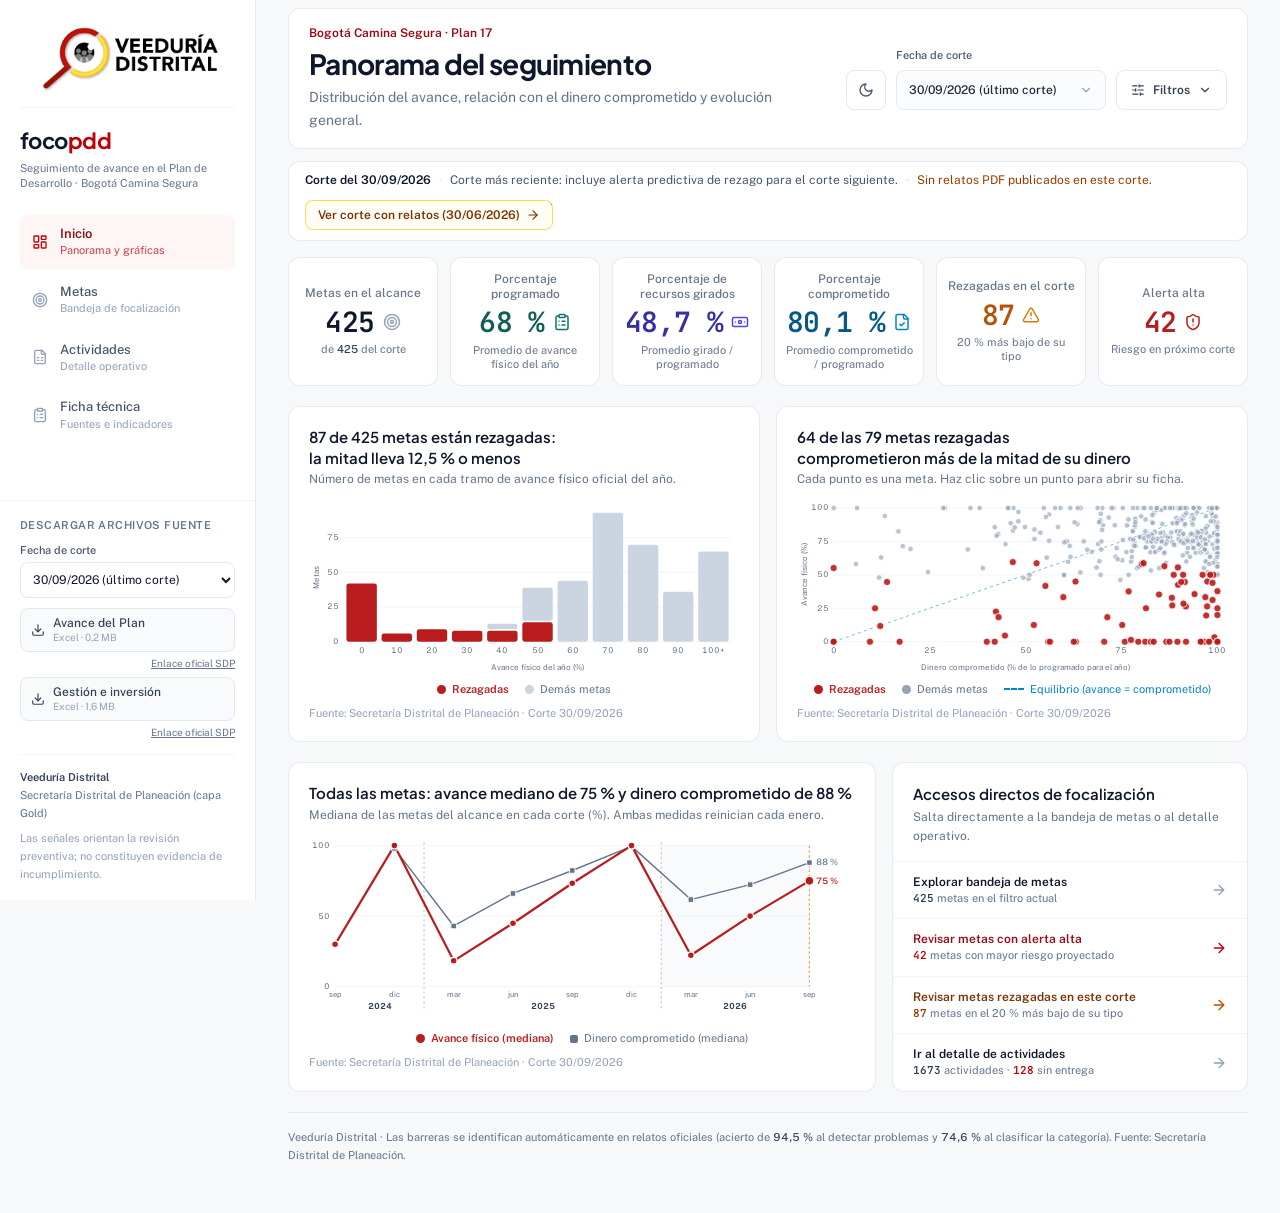
